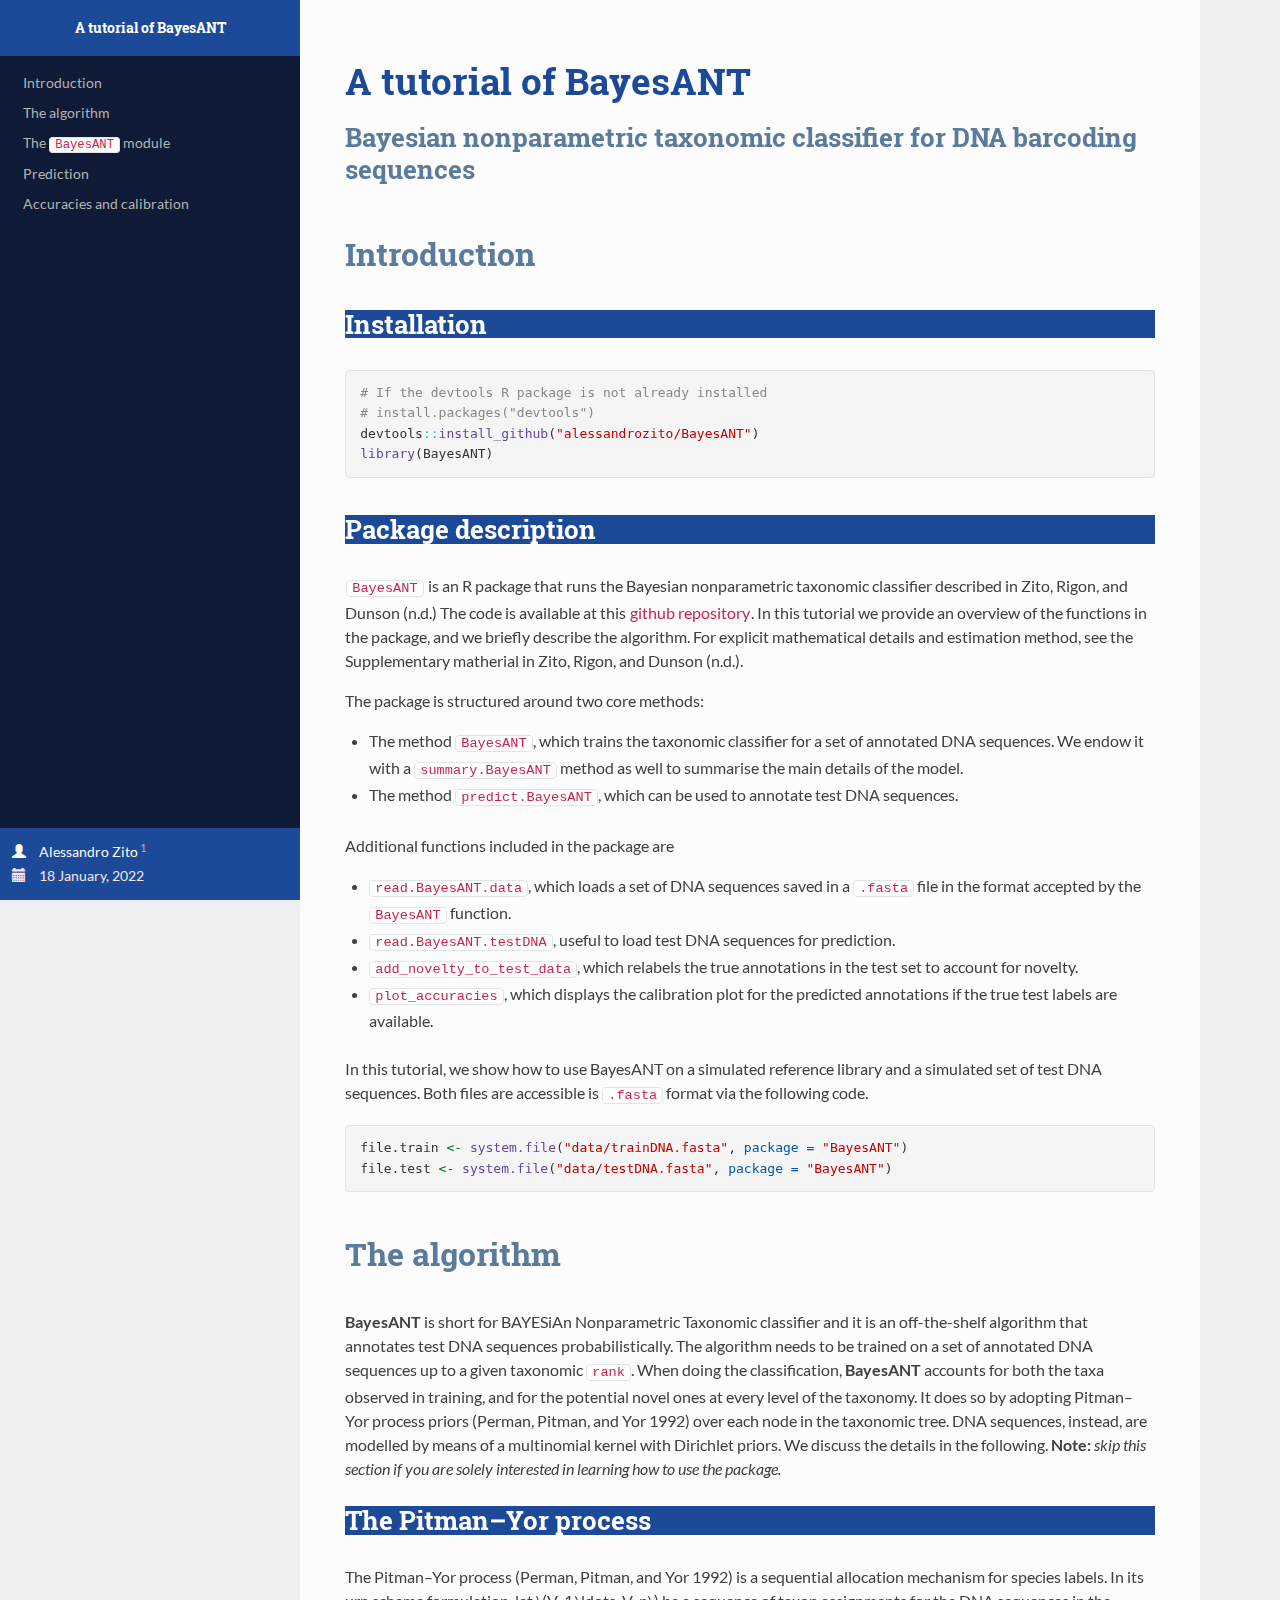
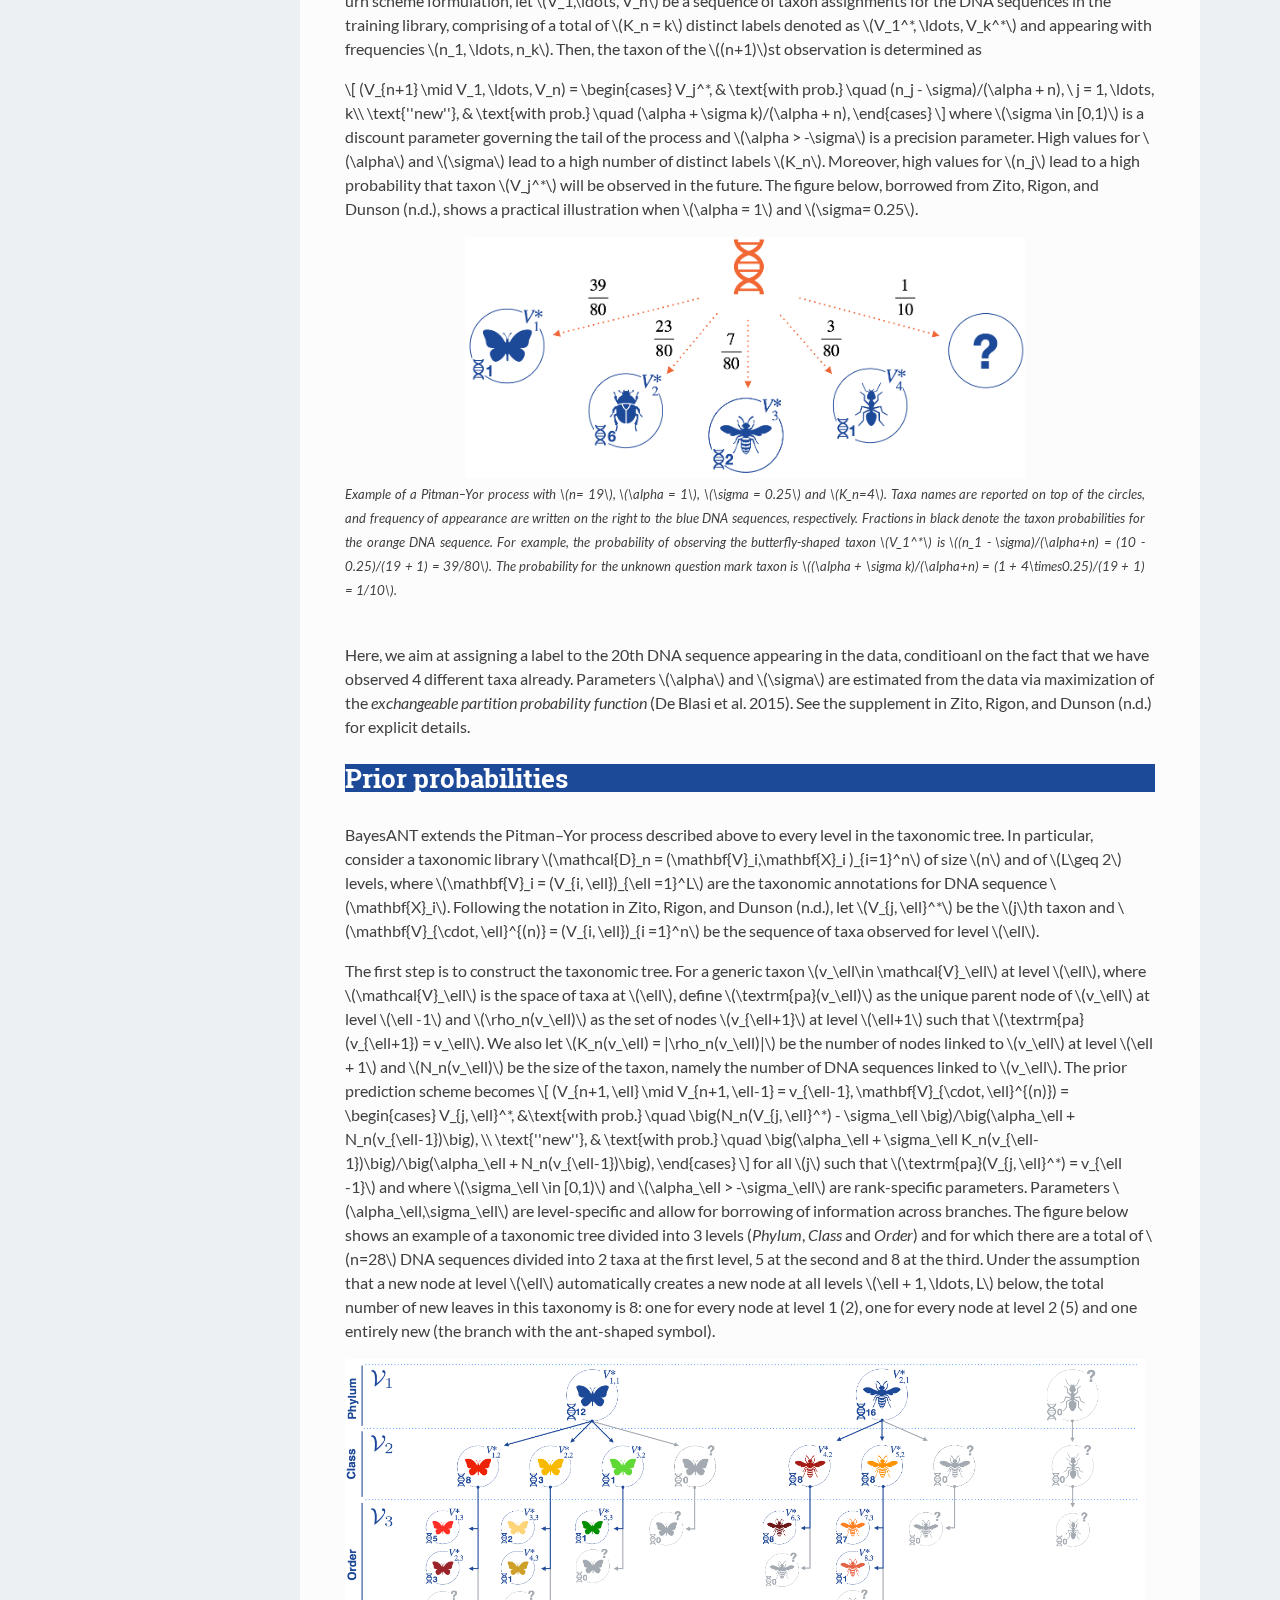
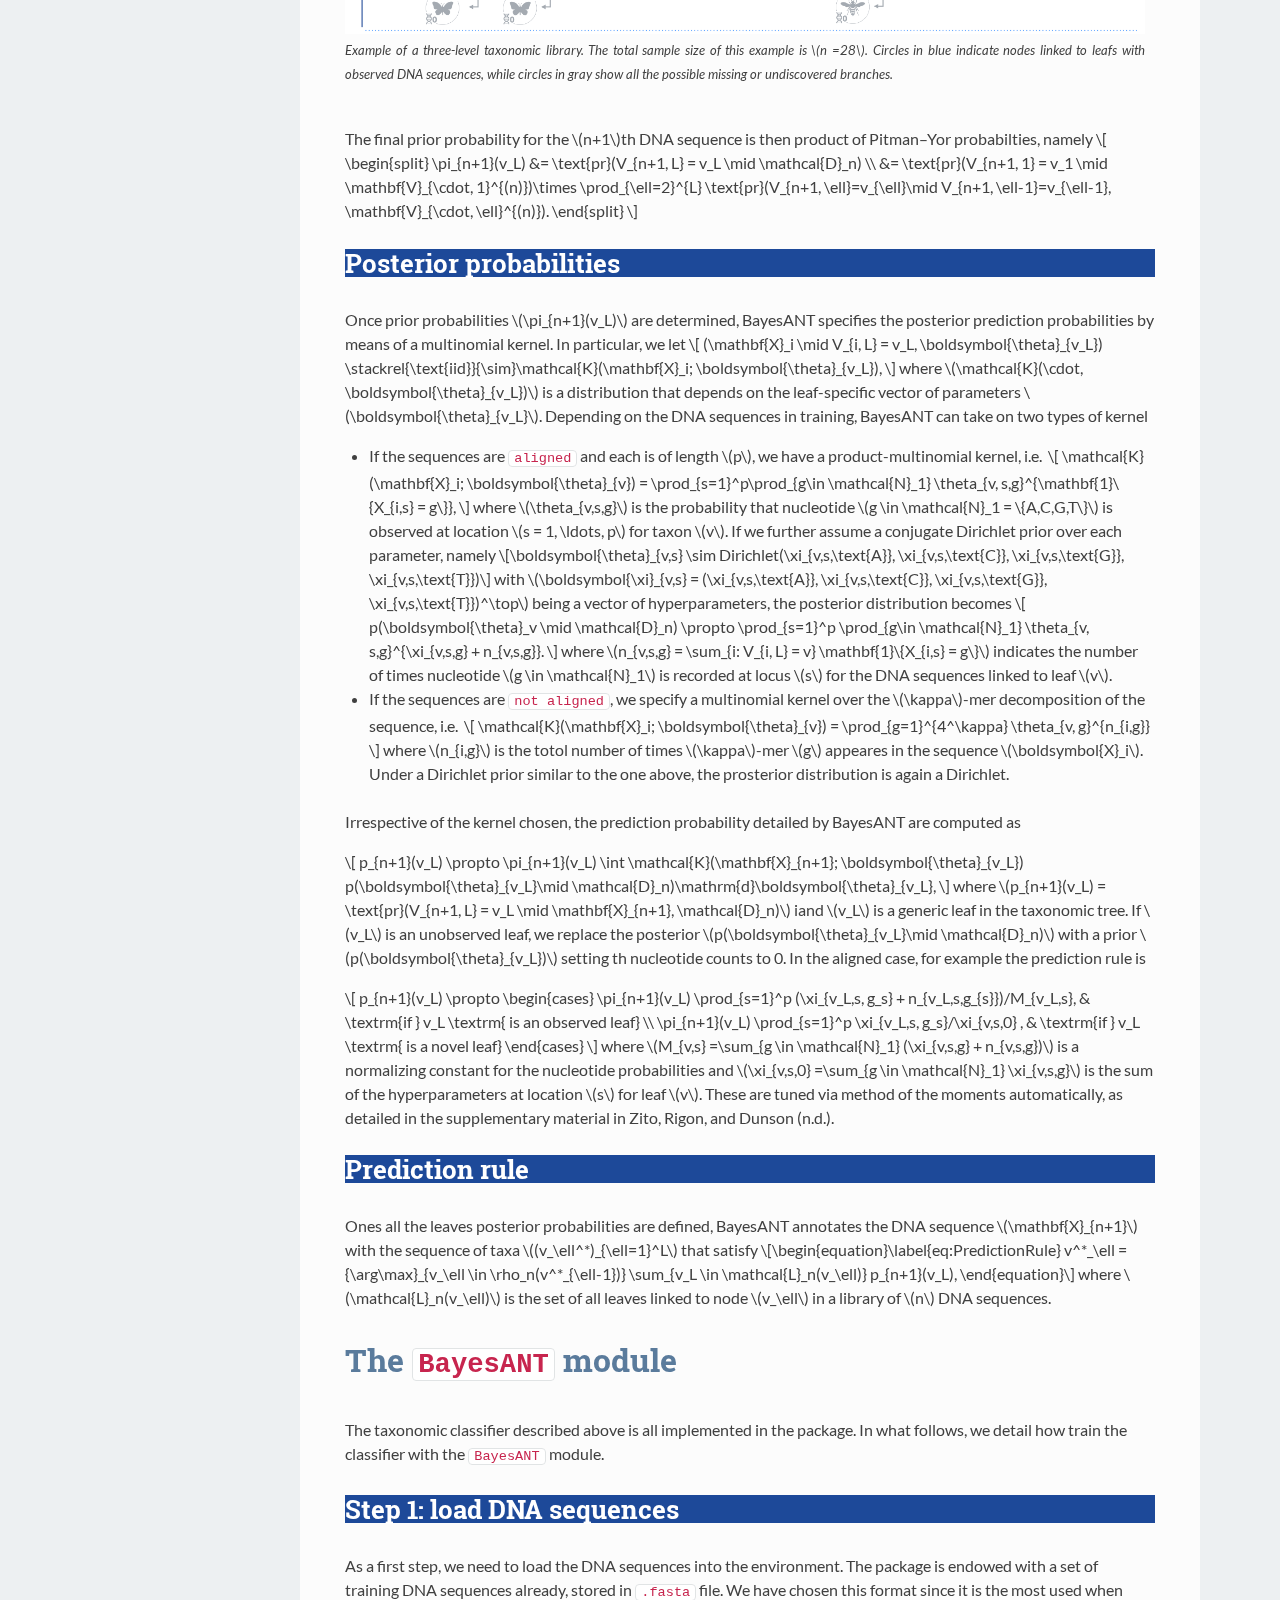
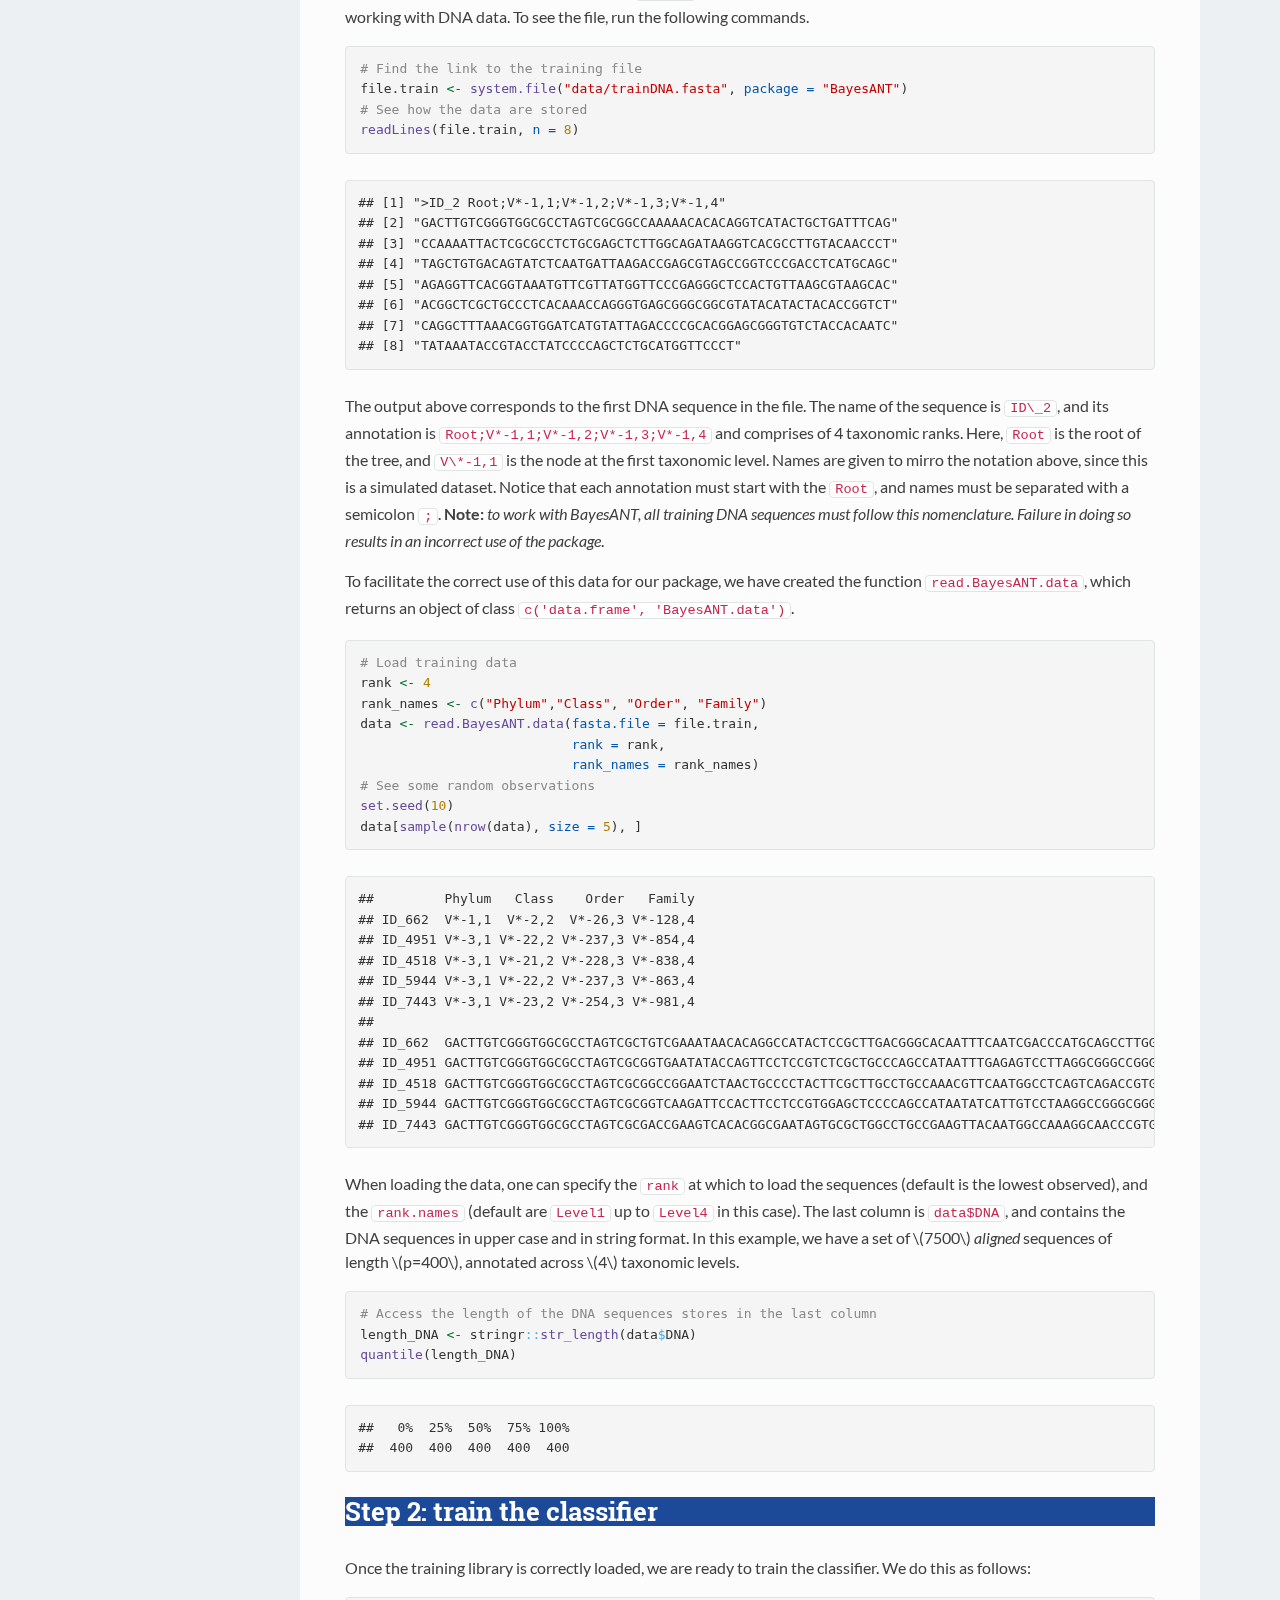
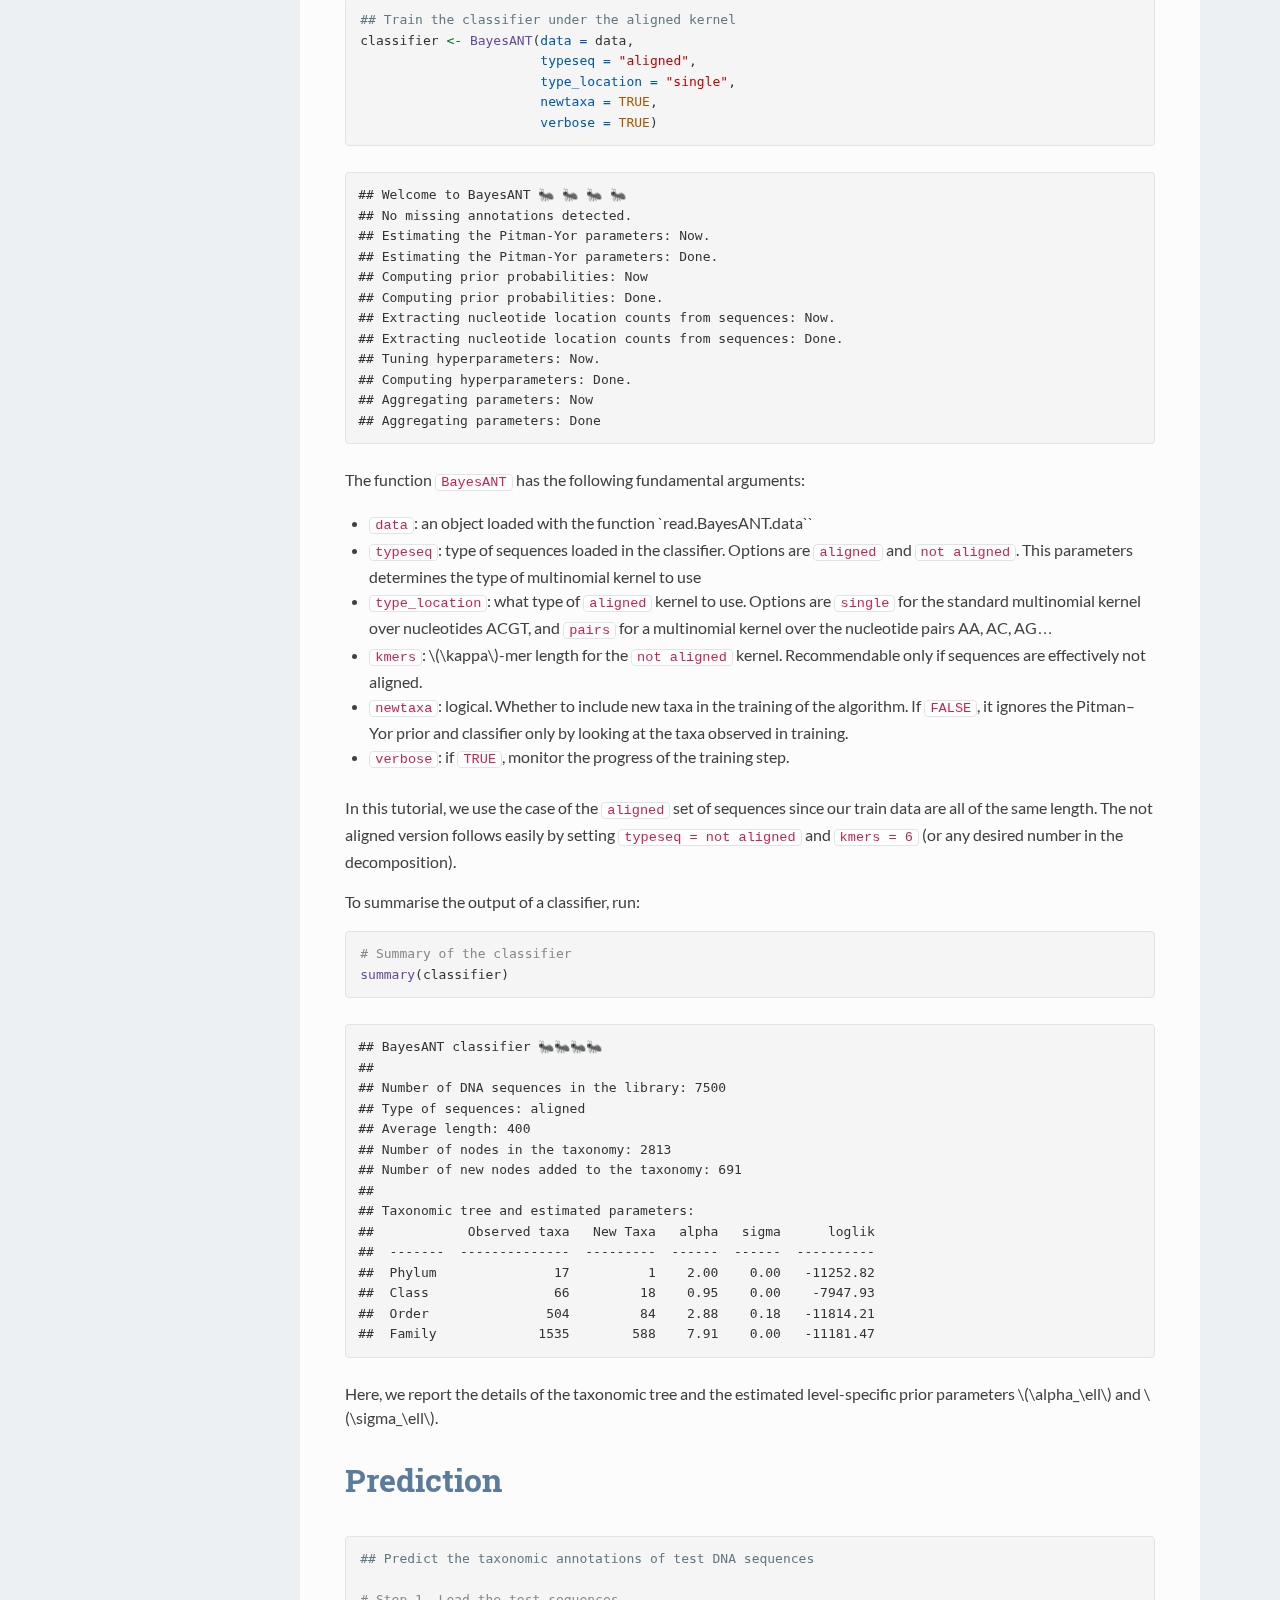
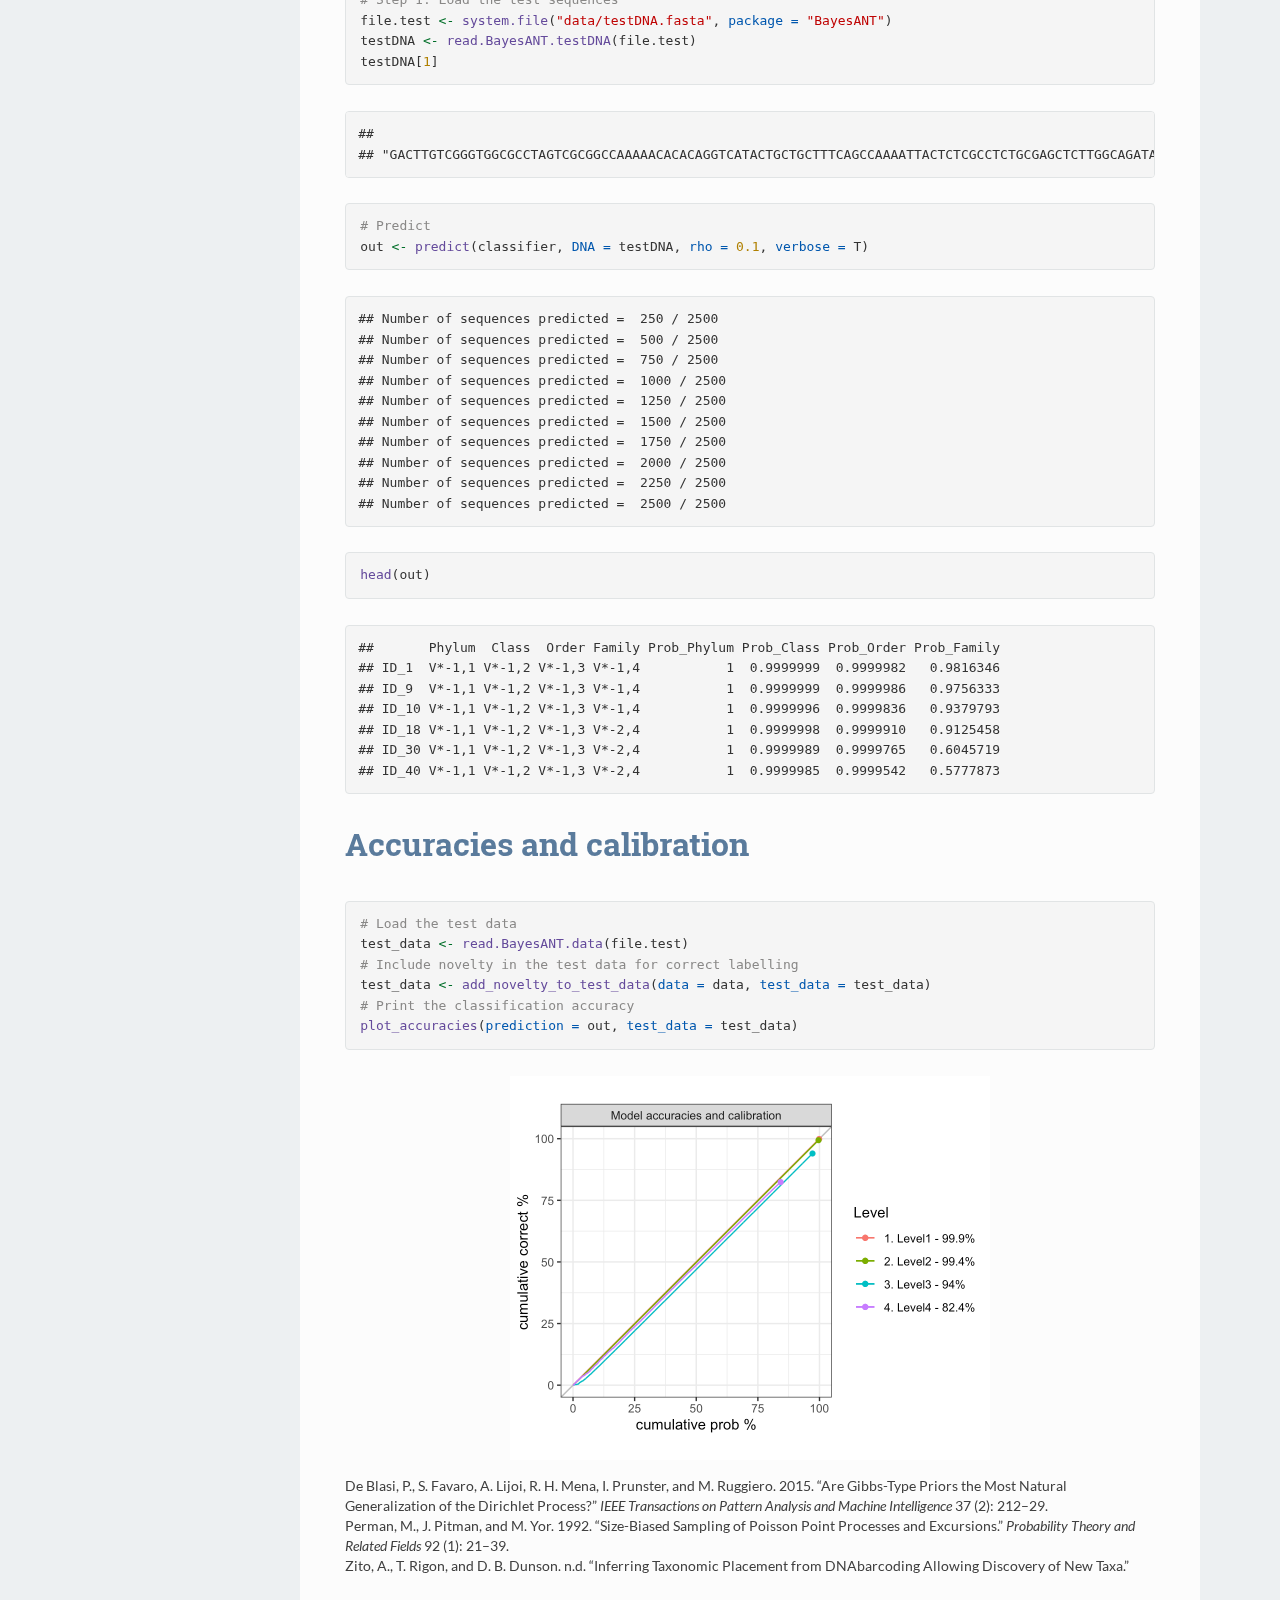
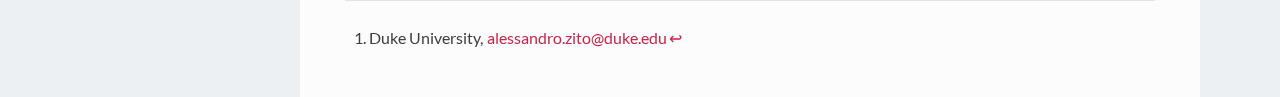
==== docs/vignette.html @ 280115ab "added first draft of the documentation" ====
<!DOCTYPE html>
<html xmlns="http://www.w3.org/1999/xhtml">
  <head>
    <meta charset="utf-8">
    <meta http-equiv="Content-Type" content="text/html; charset=utf-8" />
    <meta name="generator" content="pandoc" />

        <meta name="author" content="Alessandro Zito" />
    
    
    <title>A tutorial of BayesANT</title>

        <script src="[data-uri]"></script>
        <script src="[data-uri]"></script>
        <meta name="viewport" content="width=device-width, initial-scale=1" />
        <link href="data:text/css,html%7Bfont%2Dfamily%3Asans%2Dserif%3B%2Dwebkit%2Dtext%2Dsize%2Dadjust%3A100%25%3B%2Dms%2Dtext%2Dsize%2Dadjust%3A100%25%7Dbody%7Bmargin%3A0%7Darticle%2Caside%2Cdetails%2Cfigcaption%2Cfigure%2Cfooter%2Cheader%2Chgroup%2Cmain%2Cmenu%2Cnav%2Csection%2Csummary%7Bdisplay%3Ablock%7Daudio%2Ccanvas%2Cprogress%2Cvideo%7Bdisplay%3Ainline%2Dblock%3Bvertical%2Dalign%3Abaseline%7Daudio%3Anot%28%5Bcontrols%5D%29%7Bdisplay%3Anone%3Bheight%3A0%7D%5Bhidden%5D%2Ctemplate%7Bdisplay%3Anone%7Da%7Bbackground%2Dcolor%3Atransparent%7Da%3Aactive%2Ca%3Ahover%7Boutline%3A0%7Dabbr%5Btitle%5D%7Bborder%2Dbottom%3A1px%20dotted%7Db%2Cstrong%7Bfont%2Dweight%3A700%7Ddfn%7Bfont%2Dstyle%3Aitalic%7Dh1%7Bmargin%3A%2E67em%200%3Bfont%2Dsize%3A2em%7Dmark%7Bcolor%3A%23000%3Bbackground%3A%23ff0%7Dsmall%7Bfont%2Dsize%3A80%25%7Dsub%2Csup%7Bposition%3Arelative%3Bfont%2Dsize%3A75%25%3Bline%2Dheight%3A0%3Bvertical%2Dalign%3Abaseline%7Dsup%7Btop%3A%2D%2E5em%7Dsub%7Bbottom%3A%2D%2E25em%7Dimg%7Bborder%3A0%7Dsvg%3Anot%28%3Aroot%29%7Boverflow%3Ahidden%7Dfigure%7Bmargin%3A1em%2040px%7Dhr%7Bheight%3A0%3B%2Dwebkit%2Dbox%2Dsizing%3Acontent%2Dbox%3B%2Dmoz%2Dbox%2Dsizing%3Acontent%2Dbox%3Bbox%2Dsizing%3Acontent%2Dbox%7Dpre%7Boverflow%3Aauto%7Dcode%2Ckbd%2Cpre%2Csamp%7Bfont%2Dfamily%3Amonospace%2Cmonospace%3Bfont%2Dsize%3A1em%7Dbutton%2Cinput%2Coptgroup%2Cselect%2Ctextarea%7Bmargin%3A0%3Bfont%3Ainherit%3Bcolor%3Ainherit%7Dbutton%7Boverflow%3Avisible%7Dbutton%2Cselect%7Btext%2Dtransform%3Anone%7Dbutton%2Chtml%20input%5Btype%3Dbutton%5D%2Cinput%5Btype%3Dreset%5D%2Cinput%5Btype%3Dsubmit%5D%7B%2Dwebkit%2Dappearance%3Abutton%3Bcursor%3Apointer%7Dbutton%5Bdisabled%5D%2Chtml%20input%5Bdisabled%5D%7Bcursor%3Adefault%7Dbutton%3A%3A%2Dmoz%2Dfocus%2Dinner%2Cinput%3A%3A%2Dmoz%2Dfocus%2Dinner%7Bpadding%3A0%3Bborder%3A0%7Dinput%7Bline%2Dheight%3Anormal%7Dinput%5Btype%3Dcheckbox%5D%2Cinput%5Btype%3Dradio%5D%7B%2Dwebkit%2Dbox%2Dsizing%3Aborder%2Dbox%3B%2Dmoz%2Dbox%2Dsizing%3Aborder%2Dbox%3Bbox%2Dsizing%3Aborder%2Dbox%3Bpadding%3A0%7Dinput%5Btype%3Dnumber%5D%3A%3A%2Dwebkit%2Dinner%2Dspin%2Dbutton%2Cinput%5Btype%3Dnumber%5D%3A%3A%2Dwebkit%2Douter%2Dspin%2Dbutton%7Bheight%3Aauto%7Dinput%5Btype%3Dsearch%5D%7B%2Dwebkit%2Dbox%2Dsizing%3Acontent%2Dbox%3B%2Dmoz%2Dbox%2Dsizing%3Acontent%2Dbox%3Bbox%2Dsizing%3Acontent%2Dbox%3B%2Dwebkit%2Dappearance%3Atextfield%7Dinput%5Btype%3Dsearch%5D%3A%3A%2Dwebkit%2Dsearch%2Dcancel%2Dbutton%2Cinput%5Btype%3Dsearch%5D%3A%3A%2Dwebkit%2Dsearch%2Ddecoration%7B%2Dwebkit%2Dappearance%3Anone%7Dfieldset%7Bpadding%3A%2E35em%20%2E625em%20%2E75em%3Bmargin%3A0%202px%3Bborder%3A1px%20solid%20silver%7Dlegend%7Bpadding%3A0%3Bborder%3A0%7Dtextarea%7Boverflow%3Aauto%7Doptgroup%7Bfont%2Dweight%3A700%7Dtable%7Bborder%2Dspacing%3A0%3Bborder%2Dcollapse%3Acollapse%7Dtd%2Cth%7Bpadding%3A0%7D%40media%20print%7B%2A%2C%3Aafter%2C%3Abefore%7Bcolor%3A%23000%21important%3Btext%2Dshadow%3Anone%21important%3Bbackground%3A0%200%21important%3B%2Dwebkit%2Dbox%2Dshadow%3Anone%21important%3Bbox%2Dshadow%3Anone%21important%7Da%2Ca%3Avisited%7Btext%2Ddecoration%3Aunderline%7Da%5Bhref%5D%3Aafter%7Bcontent%3A%22%20%28%22%20attr%28href%29%20%22%29%22%7Dabbr%5Btitle%5D%3Aafter%7Bcontent%3A%22%20%28%22%20attr%28title%29%20%22%29%22%7Da%5Bhref%5E%3D%22javascript%3A%22%5D%3Aafter%2Ca%5Bhref%5E%3D%22%23%22%5D%3Aafter%7Bcontent%3A%22%22%7Dblockquote%2Cpre%7Bborder%3A1px%20solid%20%23999%3Bpage%2Dbreak%2Dinside%3Aavoid%7Dthead%7Bdisplay%3Atable%2Dheader%2Dgroup%7Dimg%2Ctr%7Bpage%2Dbreak%2Dinside%3Aavoid%7Dimg%7Bmax%2Dwidth%3A100%25%21important%7Dh2%2Ch3%2Cp%7Borphans%3A3%3Bwidows%3A3%7Dh2%2Ch3%7Bpage%2Dbreak%2Dafter%3Aavoid%7D%2Enavbar%7Bdisplay%3Anone%7D%2Ebtn%3E%2Ecaret%2C%2Edropup%3E%2Ebtn%3E%2Ecaret%7Bborder%2Dtop%2Dcolor%3A%23000%21important%7D%2Elabel%7Bborder%3A1px%20solid%20%23000%7D%2Etable%7Bborder%2Dcollapse%3Acollapse%21important%7D%2Etable%20td%2C%2Etable%20th%7Bbackground%2Dcolor%3A%23fff%21important%7D%2Etable%2Dbordered%20td%2C%2Etable%2Dbordered%20th%7Bborder%3A1px%20solid%20%23ddd%21important%7D%7D%40font%2Dface%7Bfont%2Dfamily%3A%27Glyphicons%20Halflings%27%3Bsrc%3Aurl%28data%3Aapplication%2Fvnd%2Ems%2Dfontobject%3Bbase64%2Cn04AAEFNAAACAAIABAAAAAAABQAAAAAAAAABAJABAAAEAExQAAAAAAAAAAIAAAAAAAAAAAEAAAAAAAAAJxJ%[base64]%2FSEdmjKHUbyow8ATBE40IvWA3vTu8LiABDQ%2BpexwUMcm1SMnNryctQSiI1K5ZnbOlXKmnVV5YvRe6RnNMFNCOs1KNVpn6yZhCJkRtVRNzEufeIq7HgSrcx4S8h%2Fv4vnrrKc6oCNxmSk2uKlZQHBii6iKFoH0746ThvkO1kJHlxjrkxs%2BLWORaDQBEtiYJIR5IB9Bi1UyL4Rmr0BNigNkMzlKQmnofBHviqVzUxwdMb3NdCn69hy%2BpRYVKGVS%2F1tnsqv4LL7wCCPZZAZPT4aCShHjHJVNuXbmMrY5LeQaGnvAkXlVrJgKRAUdFjrWEah9XebPeQMj7KS7DIBAFt8ycgC5PLGUOHSE3ErGZCiViNLL5ZARfywnCoZaKQCu6NuFX42AEeKtKUGnr%2FCm2Cy8tpFhBPMW5Fxi4Qm4TkDWh4IWFDClhU2hRWosUWqcKLlgyXB%2BlSHaWaHiWlBAR8SeSgSPCQxdVQgzUixWKSTrIQEbU94viDctkvX%2BVSjJuUmV8L4CXShI11esnp0pjWNZIyxKHS4wVQ2ime1P4RnhvGw0aDN1OLAXGERsB7buFpFGGBAre4QEQR0HOIO5oYH305G%2BKspT%2FFupEGGafCCwxSe6ZUa%2B073rXHnNdVXE6eWvibUS27XtRzkH838mYLMBmYysZTM0EM3A1fbpCBYFccN1B%2FEnCYu%2FTgCGmr7bMh8GfYL%2BBfcLvB0gRagC09w9elfldaIy%2FhNCBLRgBgtCC7jAF63wLSMAfbfAlEggYU0bUA7ACCJmTDpEmJtI78w4%2FBO7dN7JR7J7ZvbYaUbaILSQsRBiF3HGk5fEg6p9unwLvn98r%2BvnsV%2B372uf1xBLq4qU%2F45fTuqaAP%2BpssmCCCTF0mhEow8ZXZOS8D7Q85JsxZ%2BAzok7B7O%2Ff6J8AzYBySZQB%2FQHYUSA%2BEeQhEWiS6AIQzgcsDiER4MjgMBAWDV4AgQ3g1eBgIdweCQmCjJEMkJ%2BPKRWyFHHmg1Wi%2F6xzUgA0LREoKJChwnQa9B%2B5RQZRB3IlBlkAnxyQNaANwHMowzlYSMCBgnbpzvqpl0iTJNCQidDI9ZrSYNIRBhHtUa5YHMHxyGEik9hDE0AKj72AbTCaxtHPUaKZdAZSnQTyjGqGLsmBStCejApUhg4uBMU6mATujEl%2BKdDPbI6Ag4vLr%2BhjY6lbjBeoLKnZl0UZgRX8gTySOeynZVz1wOq7e1hFGYIq%2BMhrGxDLak0PrwYzSXtcuyhXEhwOYofiW%2BEcI%2Fjw8P6IY6ed%2BetAbuqKp5QIapT77LnAe505lMuqL79a0ut4rWexzFttsOsLDy7zvtQzcq3U1qabe7tB0wHWVXji%2BzDbo8x8HyIRUbXnwUcklFv51fvTymiV%2BMXLSmGH9d9%2BaXpD5X6lao41anWGig7IwIdnoBY2ht%2FpO9mClLo4NdXHAsefqWUKlXJkbqPOFhMoR4aiA1BXqhRNbB2Xwi%2B7u%2FjpAoOpKJ0UX24EsrzMfHXViakCNcKjBxuQX8BO0ZqjJ3xXzf%2B61t2VXOSgJ8xu65QKgtN6FibPmPYsXbJRHHqbgATcSZxBqGiDiU4NNNsYBsKD0MIP%2FOfKnlk%2FLkaid%[base64]%2FgFtuW0wR4cgd%2BZKesSV7QkNE2kw6AV4hoIuC02LGmTomyf8PiO6CZzOTLTPQ%2BHW06H%2Btx%2BbQ8LmDYg1pTFrp2oJXgkZTyeRJZM0C8aE2LpFrNVDuhARsN543%2FFV6klQ6Tv1OoZGXLv0igKrl%2FCmJxRmX7JJbJ998VSIPQRyDBICzl4JJlYHbdql30NvYcOuZ7a10uWRrgoieOdgIm4rlq6vNOQBuqESLbXG5lzdJGHw2m0sDYmODXbYGTfSTGRKpssTO95fothJCjUGQgEL4yKoGAF%2F0SrpUDNn8CBgBcSDQByAeNkCXp4S4Ro2Xh4OeaGRgR66PVOsU8bc6TR5%[base64]%2F1SgRCJ1dk4UdBT7OoyuNgLs0oCd8RnrEIb6QdMxT2QjD4zMrJkfgx5aDMcA4orsTtKCqWb%2FVeyceqa5OGSmB28YwH4rFbkQaLoUN8OQQYnD3w2eXpI4ScQfbCUZiJ4yMOIKLyyTc7BQ4uXUw6Ee6%2FxM%2B4Y67ngNBknxIPwuppgIhFcwJyr6EIj%2BLzNj%2FmfR2vhhRlx0BILZoAYruF0caWQ7YxO66UmeguDREAFHYuC7HJviRgVO6ruJH59h%2FC%2FPkgSle8xNzZJULLWq9JMDTE2fjGE146a1Us6PZDGYle6ldWRqn%2FpdpgHKNGrGIdkRK%2BKPETT9nKT6kLyDI8xd9A1FgWmXWRAIHwZ37WyZHOVyCadJEmMVz0MadMjDrPho%2BEIochkVC2xgGiwwsQ6DMv2P7UXqT4x7CdcYGId2BJQQa85EQKmCmwcRejQ9Bm4oATENFPkxPXILHpMPUyWTI5rjNOsIlmEeMbcOCEqInpXACYQ9DDxmFo9vcmsDblcMtg4tqBerNngkIKaFJmrQAPnq1dEzsMXcwjcHdfdCibcAxxA%2Bq%2Fj9m3LM%2FO7WJka4tSidVCjsvo2lQ%2F2ewyoYyXwAYyr2PlRoR5MpgVmSUIrM3PQxXPbgjBOaDQFIyFMJvx3Pc5RSYj12ySVF9fwFPQu2e2KWVoL9q3Ayv3IzpGHUdvdPdrNUdicjsTQ2ISy7QU3DrEytIjvbzJnAkmANXjAFERA0MUoPF3%2F5KFmW14bBNOhwircYgMqoDpUMcDtCmBE82QM2YtdjVLB4kBuKho%2FbcwQdeboqfQartuU3CsCf%2BcXkgYAqp%2F0Ee3RorAZt0AvvOCSI4JICIlGlsV0bsSid%2FNIEALAAzb6HAgyWHBps6xAOwkJIGcB82CxRQq4sJf3FzA70A%2BTRqcqjEMETCoez3mkPcpnoALs0ugJY8kQwrC%[base64]%2FWDHA60cYFaI%2FPjpzquUqdaYGcIq%2BmLez3WLFFCtNBN2QJcrlcoELgiPku5R5dSlJFaCEqEZle1AQzAKC%2B1SotMcBNyQUFuRHRF6OlimSBgjZeTBCwLyc6A%2BP%2FoFRchXTz5ADknYJHxzrJ5pGuIKRQISU6WyKTBBjD8WozmVYWIsto1AS5rxzKlvJu4E%2FvwOiKxRtCWsDM%2BeTHUrmwrCK5BIfMzGkD%2B0Fk5LzBs0jMYXktNDblB06LMNJ09U8pzSLmo14MS0OMjcdrZ31pyQqxJJpRImlSvfYAK8inkYU52QY2FPEVsjoWewpwhRp5yAuNpkqhdb7ku9Seefl2D0B8SMTFD90xi4CSOwwZy9IKkpMtI3FmFUg3%2FkFutpQGNc3pCR7gvC4sgwbupDu3DyEN%2BW6YGLNM21jpB49irxy9BSlHrVDlnihGKHwPrbVFtc%2Bh1rVQKZduxIyojccZIIcOCmhEnC7UkY68WXKQgLi2JCDQkQWJRQuk60hZp0D3rtCTINSeY9Ej2kIKYfGxwOs4j9qMM7fYZiipzgcf7TamnehqdhsiMiCawXnz4xAbyCkLAx5EGbo3Ax1u3dUIKnTxIaxwQTHehPl3V491H0%2BbC5zgpGz7Io%2BmjdhKlPJ01EeMpM7UsRJMi1nGjmJg35i6bQBAAxjO%2FENJubU2mg3ONySEoWklCwdABETcs7ck3jgiuU9pcKKpbgn%2B3YlzV1FzIkB6pmEDOSSyDfPPlQskznctFji0kpgZjW5RZe6x9kYT4KJcXg0bNiCyif%2BpZACCyRMmYsfiKmN9tSO65F0R2OO6ytlEhY5Sj6uRKfFxw0ijJaAx%2Fk3QgnAFSq27%2F2i4GEBA%2BUvTJKK%2F9eISNvG46Em5RZfjTYLdeD8kdXHyrwId%2FDQZUaMCY4gGbke2C8vfjgV%2FY9kkRQOJIn%2FxM9INZSpiBnqX0Q9GlQPpPKAyO5y%2BW5NMPSRdBCUlmuxl40ZfMCnf2Cp044uI9WLFtCi4YVxKjuRCOBWIb4XbIsGdbo4qtMQnNOQz4XDSui7W%2FN6l54qOynCqD3DpWQ%2BmpD7C40D8BZEWGJX3tlAaZBMj1yjvDYKwCJBa201u6nBKE5UE%2B7QSEhCwrXfbRZylAaAkplhBWX50dumrElePyNMRYUrC99UmcSSNgImhFhDI4BXjMtiqkgizUGCrZ8iwFxU6fQ8GEHCFdLewwxYWxgScAYMdMLmcZR6b7rZl95eQVDGVoUKcRMM1ixXQtXNkBETZkVVPg8LoSrdetHzkuM7DjZRHP02tCxA1fmkXKF3VzfN1pc1cv%2F8lbTIkkYpqKM9VOhp65ktYk%2BQ46myFWBapDfyWUCnsnI00QTBQmuFjMZTcd0V2NQ768Fhpby04k2IzNR1wKabuGJqYWwSly6ocMFGTeeI%2BejsWDYgEvr66QgqdcIbFYDNgsm0x9UHY6SCd5%2B7tpsLpKdvhahIDyYmEJQCqMqtCF6UlrE5GXRmbu%[base64]%2FiOmsLtHSWNUWEGk9hScMPShasUA1AcHOtRZlqMeQ0OzYS9vQvYUjOLrzP07BUAFikcJNMi7gIxEw4pL1G54TcmmmoAQ5s7TGWErJZ2Io4yQ0ljRYhL8H5e62oDtLF8aDpnIvZ5R3GWJyAugdiiJW9hQAVTsnCBHhwu7rkBlBX6r3b7ejEY0k5GGeyKv66v%2B6dg7mcJTrWHbtMywbedYqCQ0FPwoytmSWsL8WTtChZCKKzEF7vP6De4x2BJkkniMgSdWhbeBSLtJZR9CTHetK1xb34AYIJ37OegYIoPVbXgJ%2FqDQK%2BbfCtxQRVKQu77WzOoM6SGL7MaZwCGJVk46aImai9fmam%2BWpHG%2B0BtQPWUgZ7RIAlPq6lkECUhZQ2gqWkMYKcYMYaIc4gYCDFHYa2d1nzp3%2BJ1eCBay8IYZ0wQRKGAqvCuZ%2FUgbQPyllosq%2BXtfKIZOzmeJqRazpmmoP%2F76YfkjzV2NlXTDSBYB04SVlNQsFTbGPk1t%2FI4Jktu0XSgifO2ozFOiwd%2F0SssJDn0dn4xqk4GDTTKX73%2FwQyBLdqgJ%2BWx6AQaba3BA9CKEzjtQYIfAsiYamapq80LAamYjinlKXUkxdpIDk0puXUEYzSalfRibAeDAKpNiqQ0FTwoxuGYzRnisyTotdVTclis1LHRQCy%2FqqL8oUaQzWRxilq5Mi0IJGtMY02cGLD69vGjkj3p6pGePKI8bkBv5evq8SjjyU04vJR2cQXQwSJyoinDsUJHCQ50jrFTT7yRdbdYQMB3MYCb6uBzJ9ewhXYPAIZSXfeEQBZZ3GPN3Nbhh%2FwkvAJLXnQMdi5NYYZ5GHE400GS5rXkOZSQsdZgIbzRnF9ueLnsfQ47wHAsirITnTlkCcuWWIUhJSbpM3wWhXNHvt2xUsKKMpdBSbJnBMcihkoDqAd1Zml%2FR4yrzow1Q2A5G%2Bkzo%2FRhRxQS2lCSDRV8LlYLBOOoo1bF4jwJAwKMK1tWLHlu9i0j4Ig8qVm6wE1DxXwAwQwsaBWUg2pOOol2dHxyt6npwJEdLDDVYyRc2D0HbcbLUJQj8gPevQBUBOUHXPrsAPBERICpnYESeu2OHotpXQxRGlCCtLdIsu23MhZVEoJg8Qumj%2FUMMc34IBqTKLDTp76WzL%2FdMjCxK7MjhiGjeYAC%2Fkj%2FjY%2FRde7hpSM1xChrog6yZ7OWTuD56xBJnGFE%2BpT2ElSyCnJcwVzCjkqeNLfMEJqKW0G7OFIp0G%2B9mh50I9o8k1tpCY0xYqFNIALgIfc2me4n1bmJnRZ89oepgLPT0NTMLNZsvSCZAc3TXaNB07vail36%2FdBySis4m9%2FDR8izaLJW6bWCkVgm5T%2Bius3ZXq4xI%2BGnbveLbdRwF2mNtsrE0JjYc1AXknCOrLSu7Te%2Fr4dPYMCl5qtiHNTn%2BTPbh1jCBHH%2BdMJNhwNgs3nT%2BOhQoQ0vYif56BMG6WowAcHR3DjQolxLzyVekHj00PBAaW7IIAF1EF%2BuRIWyXjQMAs2chdpaKPNaB%2BkSezYt0%2BCA04sOg5vx8Fr7Ofa9sUv87h7SLAUFSzbetCCZ9pmyLt6l6%2FTzoA1%2FZBG9bIUVHLAbi%2FkdBFgYGyGwRQGBpkqCEg2ah9UD6EedEcEL3j4y0BQQCiExEnocA3SZboh%2Bepgd3YsOkHskZwPuQ5OoyA0fTA5AXrHcUOQF%2BzkJHIA7PwCDk1gGVmGUZSSoPhNf%2BTklauz98QofOlCIQ%2FtCD4dosHYPqtPCXB3agggQQIqQJsSkB%2Bqn0rkQ1toJjON%2FOtCIB9RYv3PqRA4C4U68ZMlZn6BdgEvi2ziU%2BTQ6NIw3ej%2BAtDwMGEZk7e2IjxUWKdAxyaw9OCwSmeADTPPleyk6UhGDNXQb%2B%2BW6Uk4q6F7%2Frg6WVTo82IoCxSIsFDrav4EPHphD3u4hR53WKVvYZUwNCCeM4PMBWzK%2BEfIthZOkuAwPo5C5jgoZgn6dUdvx5rIDmd58cXXdKNfw3l%2BwM2UjgrDJeQHhbD7HW2QDoZMCujgIUkk5Fg8VCsdyjOtnGRx8wgKRPZN5dR0zPUyfGZFVihbFRniXZFOZGKPnEQzU3AnD1KfR6weHW2XS6KbPJxUkOTZsAB9vTVp3Le1F8q5l%2BDMcLiIq78jxAImD2pGFw0VHfRatScGlK6SMu8leTmhUSMy8Uhdd6xBiH3Gdman4tjQGLboJfqz6fL2WKHTmrfsKZRYX6BTDjDldKMosaSTLdQS7oDisJNqAUhw1PfTlnacCO8vl8706Km1FROgLDmudzxg%2BEWTiArtHgLsRrAXYWdB0NmToNCJdKm0KWycZQqb%2BMw76Qy29iQ5up%2FX7oyw8QZ75kP5F6iJAJz6KCmqxz8fEa%2FxnsMYcIO%2FvEkGRuMckhr4rIeLrKaXnmIzlNLxbFspOphkcnJdnz%2FChp%2FVlpj2P7jJQmQRwGnltkTV5dbF9fE3%2FfxoSqTROgq9wFUlbuYzYcasE0ouzBo%2BdDCDzxKAfhbAZYxQiHrLzV2iVexnDX%2FQnT1fsT%2Fxuhu1ui5qIytgbGmRoQkeQooO8eJNNZsf0iALur8QxZFH0nCMnjerYQqG1pIfjyVZWxhVRznmmfLG00BcBWJE6hzQWRyFknuJnXuk8A5FRDCulwrWASSNoBtR%2BCtGdkPwYN2o7DOw%2FVGlCZPusRBFXODQdUM5zeHDIVuAJBLqbO%2Ff9Qua%2BpDqEPk230Sob9lEZ8BHiCorjVghuI0lI4JDgHGRDD%2FprQ84B1pVGkIpVUAHCG%2Biz3Bn3qm2AVrYcYWhock4jso5%2BJ7HfHVj4WMIQdGctq3psBCVVzupQOEioBGA2Bk%2BUILT7%2BVoX5mdxxA5fS42gISQVi%2FHTzrgMxu0fY6hE1ocUwwbsbWcezrY2n6S8%2F6cxXkOH4prpmPuFoikTzY7T85C4T2XYlbxLglSv2uLCgFv8Quk%2FwdesUdWPeHYIH0R729JIisN9Apdd4eB10aqwXrPt%2BSu9mA8k8n1sjMwnfsfF2j3jMUzXepSHmZ%2FBfqXvzgUNQQWOXO8YEuFBh4QTYCkOAPxywpYu1VxiDyJmKVcmJPGWk%2Fgc3Pov02StyYDahwmzw3E1gYC9wkupyWfDqDSUMpCTH5e5N8B%2F%2FlHiMuIkTNw4USHrJU67bjXGqNav6PBuQSoqTxc8avHoGmvqNtXzIaoyMIQIiiUHIM64cXieouplhNYln7qgc4wBVAYR104kO%2BCvKqsg4yIUlFNThVUAKZxZt1XA34h3TCUUiXVkZ0w8Hh2R0Z5L0b4LZvPd%2Fp1gi%2F07h8qfwHrByuSxglc9cI4QIg2oqvC%2Fqm0i7tjPLTgDhoWTAKDO2ONW5oe%2B%2FeKB9vZB8K6C25yCZ9RFVMnb6NRdRjyVK57CHHSkJBfnM2%2Fj4ODUwRkqrtBBCrDsDpt8jhZdXoy%2F1BCqw3sSGhgGGy0a5Jw6BP%2FTExoCmNFYjZl248A0osgPyGEmRA%2BfAsqPVaNAfytu0vuQJ7rk3J4kTDTR2AlCHJ5cls26opZM4w3jMULh2YXKpcqGBtuleAlOZnaZGbD6DHzMd6i2oFeJ8z9XYmalg1Szd%2FocZDc1C7Y6vcALJz2lYnTXiWEr2wawtoR4g3jvWUU2Ngjd1cewtFzEvM1NiHZPeLlIXFbBPawxNgMwwAlyNSuGF3zizVeOoC9bag1qRAQKQE%2FEZBWC2J8mnXAN2aTBboZ7HewnObE8CwROudZHmUM5oZ%2FUgd%2FJZQK8lvAm43uDRAbyW8gZ%2BZGq0EVerVGUKUSm%2FIdn8AQHdR4m7bue88WBwft9mSCeMOt1ncBwziOmJYI2ZR7ewNMPiCugmSsE4EyQ%2BQATJG6qORMGd4snEzc6B4shPIo4G1T7PgSm8PY5eUkPdF8JZ0VBtadbHXoJgnEhZQaODPj2gpODKJY5Yp4DOsLBFxWbvXN755KWylJm%2BoOd4zEL9Hpubuy2gyyfxh8oEfFutnYWdfB8PdESLWYvSqbElP9qo3u6KTmkhoacDauMNNjj0oy40DFV7Ql0aZj77xfGl7TJNHnIwgqOkenruYYNo6h724%2BzUQ7%2BvkCpZB%2BpGA562hYQiDxHVWOq0oDQl%2FQsoiY%2BcuI7iWq%2FZIBtHcXJ7kks%2Bh2fCNUPA82BzjnqktNts%2BRLdk1VSu%2BtqEn7QZCCsvEqk6FkfiOYkrsw092J8jsfIuEKypNjLxrKA9kiA19mxBD2suxQKCzwXGws7kEJvlhUiV9tArLIdZW0IORcxEzdzKmjtFhsjKy%2F44XYXdI5noQoRcvjZ1RMPACRqYg2V1%2BOwOepcOknRLLFdYgTkT5UApt%2FJhLM3jeFYprZV%2BZow2g8fP%2BU68hkKFWJj2yBbKqsrp25xkZX1DAjUw52IMYWaOhab8Kp05VrdNftqwRrymWF4OQSjbdfzmRZirK8FMJELEgER2PHjEAN9pGfLhCUiTJFbd5LBkOBMaxLr%2FA1SY9dXFz4RjzoU9ExfJCmx%2FI9FKEGT3n2cmzl2X42L3Jh%2BAbQq6sA%2BSs1kitoa4TAYgKHaoybHUDJ51oETdeI%2F9ThSmjWGkyLi5QAGWhL0BG1UsTyRGRJOldKBrYJeB8ljLJHfATWTEQBXBDnQexOHTB%2BUn44zExFE4vLytcu5NwpWrUxO%2F0ZICUGM7hGABXym0V6ZvDST0E370St9MIWQOTWngeoQHUTdCJUP04spMBMS8LSker9cReVQkULFDIZDFPrhTzBl6sed9wcZQTbL%2BBDqMyaN3RJPh%2Fanbx%2BIv%2BqgQdAa3M9Z5JmvYlh4qop%2BHo1F1W5gbOE9YKLgAnWytXElU4G8GtW47lhgFE6gaSs%2Bgs37sFvi0PPVvA5dnCBgILTwoKd%2F%2BDoL9F6inlM7H4rOTzD79KJgKlZO%2FZgt22UsKhrAaXU5ZcLrAglTVKJEmNJvORGN1vqrcfSMizfpsgbIe9zno%2BgBoKVXgIL%2FVI8dB1O5o%2FR3Suez%2FgD7M781ShjKpIIORM%2FnxG%2BjjhhgPwsn2IoXsPGPqYHXA63zJ07M2GPEykQwJBYLK808qYxuIew4frk52nhCsnCYmXiR6CuapvE1IwRB4%2FQftDbEn%2BAucIr1oxrLabRj9q4ae0%2BfXkHnteAJwXRbVkR0mctVSwEbqhJiMSZUp9DNbEDMmjX22m3ABpkrPQQTP3S1sib5pD2VRKRd%2BeNAjLYyT0hGrdjWJZy24OYXRoWQAIhGBZRxuBFMjjZQhpgrWo8SiFYbojcHO8V5DyscJpLTHyx9Fimassyo5U6WNtquUMYgccaHY5amgR3PQzq3ToNM5ABnoB9kuxsebqmYZm0R9qxJbFXCQ1UPyFIbxoUraTJFDpCk0Wk9GaYJKz%2F6oHwEP0Q14lMtlddQsOAU9zlYdMVHiT7RQP3XCmWYDcHCGbVRHGnHuwzScA0BaSBOGkz3lM8CArjrBsyEoV6Ys4qgDK3ykQQPZ3hCRGNXQTNNXbEb6tDiTDLKOyMzRhCFT%2BmAUmiYbV3YQVqFVp9dorv%2BTsLeCykS2b5yyu8AV7IS9cxcL8z4Kfwp%2BxJyYLv1OsxQCZwTB4a8BZ%2F5EdxTBJthApqyfd9u3ifr%2FWILTqq5VqgwMT9SOxbSGWLQJUUWCVi4k9tho9nEsbUh7U6NUsLmkYFXOhZ0kmamaJLRNJzSj%2Fqn4Mso6zb6iLLBXoaZ6AqeWCjHQm2lztnejYYM2eubnpBdKVLORZhudH3JF1waBJKA9%2BW8EhMj3Kzf0L4vi4k6RoHh3Z5YgmSZmk6ns4fjScjAoL8GoOECgqgYEBYUGFVO4FUv4%2FYtowhEmTs0vrvlD%2FCrisnoBNDAcUi%2FteY7OctFlmARQzjOItrrlKuPO6E2Ox93L4O%2F4DcgV%2FdZ7qR3VBwVQxP1GCieA4RIpweYJ5FoYrHxqRBdJjnqbsikA2Ictbb8vE1GYIo9dacK0REgDX4smy6GAkxlH1yCGGsk%2BtgiDhNKuKu3yNrMdxafmKTF632F8Vx4BNK57GvlFisrkjN9WDAtjsWA0ENT2e2nETUb%2Fn7qwhvGnrHuf5bX6Vh%2Fn3xffU3PeHdR%2BFA92i6ufT3AlyAREoNDh6chiMWTvjKjHDeRhOa9YkOQRq1vQXEMppAQVwHCuIcV2g5rBn6GmZZpTR7vnSD6ZmhdSl176gqKTXu5E%2BYbfL0adwNtHP7dT7t7b46DVZIkzaRJOM%2BS6KcrzYVg%2BT3wSRFRQashjfU18NutrKa%2F7PXbtuJvpIjbgPeqd%2BpjmRw6YKpnANFSQcpzTZgpSNJ6J7uiagAbir%2F8tNXJ%2FOsOnRh6iuIexxrmkIneAgz8QoLmiaJ8sLQrELVK2yn3wOHp57BAZJhDZjTBzyoRAuuZ4eoxHruY1pSb7qq79cIeAdOwin4GdgMeIMHeG%2BFZWYaiUQQyC5b50zKjYw97dFjAeY2I4Bnl105Iku1y0lMA1ZHolLx19uZnRdILcXKlZGQx%2FGdEqSsMRU1BIrFqRcV1qQOOHyxOLXEGcbRtAEsuAC2V4K3p5mFJ22IDWaEkk9ttf5Izb2LkD1MnrSwztXmmD%2FQi%2FEmVEFBfiKGmftsPwVaIoZanlKndMZsIBOskFYpDOq3QUs9aSbAAtL5Dbokus2G4%2FasthNMK5UQKCOhU97oaOYNGsTah%2BjfCKsZnTRn5TbhFX8ghg8CBYt%2FBjeYYYUrtUZ5jVij%2Fop7V5SsbA4mYTOwZ46hqdpbB6Qvq3AS2HHNkC15pTDIcDNGsMPXaBidXYPHc6PJAkRh29Vx8KcgX46LoUQBhRM%2B3SW6Opll%2FwgxxsPgKJKzr5QCmwkUxNbeg6Wj34SUnEzOemSuvS2OetRCO8Tyy%2BQbSKVJcqkia%2BGvDefFwMOmgnD7h81TUtMn%2BmRpyJJ349HhAnoWFTejhpYTL9G8N2nVg1qkXBeoS9Nw2fB27t7trm7d%2FQK7Cr4uoCeOQ7%2F8JfKT77KiDzLImESHw%2F0wf73QeHu74hxv7uihi4fTX%2BXEwAyQG3264dwv17aJ5N335Vt9sdrAXhPOAv8JFvzqyYXwfx8WYJaef1gMl98JRFyl5Mv5Uo%2FoVH5ww5OzLFsiTPDns7fS6EURSSWd%2F92BxMYQ8sBaH%2Bj%2BwthQPdVgDGpTfi%2BJQIWMD8xKqULliRH01rTeyF8x8q%2FGBEEEBrAJMPf25UQwi0b8tmqRXY7kIvNkzrkvRWLnxoGYEJsz8u4oOyMp8cHyaybb1HdMCaLApUE%2B%2F7xLIZGP6H9xuSEXp1zLIdjk5nBaMuV%2FyTDRRP8Y2ww5RO6d2D94o%2B6ucWIqUAvgHIHXhZsmDhjVLczmZ3ca0Cb3PpKwt2UtHVQ0BgFJsqqTsnzZPlKahRUkEu4qmkJt%2Bkqdae76ViWe3STan69yaF9%2BfESD2lcQshLHWVu4ovItXxO69bqC5p1nZLvI8NdQB9s9UNaJGlQ5mG947ipdDA0eTIw%2FA1zEdjWquIsQXXGIVEH0thC5M%2BW9pZe7IhAVnPJkYCCXN5a32HjN6nsvokEqRS44tGIs7s2LVTvcrHAF%2BRVmI8L4HUYk4x%2B67AxSMJKqCg8zrGOgvK9kNMdDrNiUtSWuHFpC8%2Fp5qIQrEo%2FH%2B1l%2F0cAwQ2nKmpWxKcMIuHY44Y6DlkpO48tRuUGBWT0FyHwSKO72Ud%2BtJUfdaZ4CWNijzZtlRa8%2BCkmO%2FEwHYfPZFU%2FhzjFWH7vnzHRMo%2BaF9u8qHSAiEkA2HjoNQPEwHsDKOt6hOoK3Ce%2F%2B%2F9boMWDa44I6FrQhdgS7OnNaSzwxWKZMcyHi6LN4WC6sSj0qm2PSOGBTvDs%2FGWJS6SwEN%2FULwpb4LQo9fYjUfSXRwZkynUazlSpvX9e%2BG2zor8l%2BYaMxSEomDdLHGcD6YVQPegTaA74H8%2BV4WvJkFUrjMLGLlvSZQWvi8%2FQA7yzQ8GPno%2F%2F5SJHRP%2FOqKObPCo81s%2F%2B6WgLqykYpGAgQZhVDEBPXWgU%2FWzFZjKUhSFInufPRiMAUULC6T11yL45ZrRoB4DzOyJShKXaAJIBS9wzLYIoCEcJKQW8GVCx4fihqJ6mshBUXSw3wWVj3grrHQlGNGhIDNNzsxQ3M%2BGWn6ASobIWC%2BLbYOC6UpahVO13Zs2zOzZC8z7FmA05JhUGyBsF4tsG0drcggIFzgg%2Fkpf3%2BCnAXKiMgIE8Jk%2FMhpkc8DUJEUzDSnWlQFme3d0sHZDrg7LavtsEX3cHwjCYA17pMTfx8Ajw9hHscN67hyo%2BRJQ4458RmPywXykkVcW688oVUrQhahpPRvTWPnuI0B%2BSkQu7dCyvLRyFYlC1LG1gRCIvn3rwQeINzZQC2KXq31FaR9UmVV2QeGVqBHjmE%2BVMd3b1fhCynD0pQNhCG6%2FWCDbKPyE7NRQzL3BzQAJ0g09aUzcQA6mUp9iZFK6Sbp%2FYbHjo%2B%2B7%2FWj8S4YNa%2BZdqAw1hDrKWFXv9%2BzaXpf8ZTDSbiqsxnwN%2FCzK5tPkOr4tRh2kY3Bn9JtalbIOI4b3F7F1vPQMfoDcdxMS8CW9m%2FNCW%2FHILTUVWQIPiD0j1A6bo8vsv6P1hCESl2abrSJWDrq5sSzUpwoxaCU9FtJyYH4QFMxDBpkkBR6kn0LMPO%2B5EJ7Z6bCiRoPedRZ%2FP0SSdii7ZnPAtVwwHUidcdyspwncz5uq6vvm4IEDbJVLUFCn%2FLvIHfooUBTkFO130FC7CmmcrKdgDJcid9mvVzsDSibOoXtIf9k6ABle3PmIxejodc4aob0QKS432srrCMndbfD454q52V01G4q913mC5HOsTzWF4h2No1av1VbcUgWAqyoZl%2B11PoFYnNv2HwAODeNRkHj%2B8SF1fcvVBu6MrehHAZK1Gm69ICcTKizykHgGFx7QdowTVAsYEF2tVc0Z6wLryz2FI1sc5By2znJAAmINndoJiB4sfPdPrTC8RnkW7KRCwxC6YvXg5ahMlQuMpoCSXjOlBy0Kij%2BbsCYPbGp8BdCBiLmLSAkEQRaieWo1SYvZIKJGj9Ur%2FeWHjiB7SOVdqMAVmpBvfRiebsFjger7DC%2B8kRFGtNrTrnnGD2GAJb8rQCWkUPYHhwXsjNBSkE6lGWUj5QNhK0DMNM2l%2BkXRZ0KLZaGsFSIdQz%2FHXDxf3%2FTE30%2BDgBKWGWdxElyLccJfEpjsnszECNoDGZpdwdRgCixeg9L4EPhH%2BRptvRMVRaahu4cySjS3P5wxAUCPkmn%2BrhyASpmiTaiDeggaIxYBmtLZDDhiWIJaBgzfCsAGUF1Q1SFZYyXDt9skCaxJsxK2Ms65dmdp5WAZyxik%2FzbrTQk5KmgxCg%2Ff45L0jywebOWUYFJQAJia7XzCV0x89rpp%2Ff3AVWhSPyTanqmik2SkD8A3Ml4NhIGLAjBXtPShwKYfi2eXtrDuKLk4QlSyTw1ftXgwqA2jUuopDl%2B5tfUWZNwBpEPXghzbBggYCw%2Fdhy0ntds2yeHCDKkF%2FYxQjNIL%2FF%2F37jLPHCKBO9ibwYCmuxImIo0ijV2Wbg3kSN2psoe8IsABv3RNFaF9uMyCtCYtqcD%2BqNOhwMlfARQUdJ2tUX%2BMNJqOwIciWalZsmEjt07tfa8ma4cji9sqz%2BQ9hWfmMoKEbIHPOQORbhQRHIsrTYlnVTNvcq1imqmmPDdVDkJgRcTgB8Sb6epCQVmFZe%2BjGDiNJQLWnfx%2BdrTKYjm0G8yH0ZAGMWzEJhUEQ4Maimgf%2Fbkvo8PLVBsZl152y5S8%2BHRDfZIMCbYZ1WDp4yrdchOJw8k6R%2B%2F2pHmydK4NIK2PHdFPHtoLmHxRDwLFb7eB%2BM4zNZcB9NrAgjVyzLM7xyYSY13ykWfIEEd2n5%2FiYp3ZdrCf7fL%2Ben%2BsIJu2W7E30MrAgZBD1rAAbZHPgeAMtKCg3NpSpYQUDWJu9bT3V7tOKv%2BNRiJc8JAKqqgCA%2FPNRBR7ChpiEulyQApMK1AyqcWnpSOmYh6yLiWkGJ2mklCSPIqN7UypWj3dGi5MvsHQ87MrB4VFgypJaFriaHivwcHIpmyi5LhNqtem4q0n8awM19Qk8BOS0EsqGscuuydYsIGsbT5GHnERUiMpKJl4ON7qjB4fEqlGN%2FhCky89232UQCiaeWpDYCJINXjT6xl4Gc7DxRCtgV0i1ma4RgWLsNtnEBRQFqZggCLiuyEydmFd7WlogpkCw5G1x4ft2psm3KAREwVwr1Gzl6RT7FDAqpVal34ewVm3VH4qn5mjGj%2BbYL1NgfLNeXDwtmYSpwzbruDKpTjOdgiIHDVQSb5%2FzBgSMbHLkxWWgghIh9QTFSDILixVwg0Eg1puooBiHAt7DzwJ7m8i8%2Fi%2BjHvKf0QDnnHVkVTIqMvIQImOrzCJwhSR7qYB5gSwL6aWL9hERHCZc4G2%2BJrpgHNB8eCCmcIWIQ6rSdyPCyftXkDlErUkHafHRlkOIjxGbAktz75bnh50dU7YHk%2BMz7wwstg6RFZb%2BTZuSOx1qqP5C66c0mptQmzIC2dlpte7vZrauAMm%2F7RfBYkGtXWGiaWTtwvAQiq2oD4YixPLXE2khB2FRaNRDTk%2B9sZ6K74Ia9VntCpN4BhJGJMT4Z5c5FhSepRCRWmBXqx%2BwhVZC4me4saDs2iNqXMuCl6iAZflH8fscC1sTsy4PHeC%2BXYuqMBMUun5YezKbRKmEPwuK%2BCLzijPEQgfhahQswBBLfg%[base64]%2BRCMlDDbElcjaROLDoualmUIQ88Kekk3iM4OQrADcxi3rJguS4MOIBIgKgXrjd1WkbCdqxJk%2F4efRIFsavZA7KvvJQqp3Iid5Z0NFc5aiMRzGN3vrpBzaMy4JYde3wr96PjN90AYOIbyp6T4zj8LoE66OGcX1Ef4Z3KoWLAUF4BTg7ug%2FAbkG5UNQXAMkQezujSHeir2uTThgd3gpyzDrbnEdDRH2W7U6PeRvBX1ZFMP5RM%2BZu6UUZZD8hDPHldVWntTCNk7To8IeOW9yn2wx0gmurwqC60AOde4r3ETi5pVMSDK8wxhoGAoEX9NLWHIR33VbrbMveii2jAJlrxwytTHbWNu8Y4N8vCCyZjAX%2FpcsfwXbLze2%2BD%2Bu33OGBoJyAAL3jn3RuEcdp5If8O%2Ba4NKWvxOTyDltG0IWoHhwVGe7dKkCWFT%2B%2Btm%2BhaBCikRUUMrMhYKZJKYoVuv%2FbsJzO8DwfVIInQq3g3BYypiz8baogH3r3GwqCwFtZnz4xMjAVOYnyOi5HWbFA8n0qz1OjSpHWFzpQOpvkNETZBGpxN8ybhtqV%2FDMUxd9uFZmBfKXMCn%2FSqkWJyKPnT6lq%2B4zBZni6fYRByJn6OK%2BOgPBGRAJluwGSk4wxjOOzyce%2FPKODwRlsgrVkdcsEiYrqYdXo0Er2GXi2GQZd0tNJT6c9pK1EEJG1zgDJBoTVuCXGAU8BKTvCO%2FcEQ1Wjk3Zzuy90JX4m3O5IlxVFhYkSUwuQB2up7jhvkm%2BbddRQu5F9s0XftGEJ9JSuSk%2BZachCbdU45fEqbugzTIUokwoAKvpUQF%2FCvLbWW5BNQFqFkJg2f30E%2F48StNe5QwBg8zz3YAJ82FZoXBxXSv4QDooDo79NixyglO9AembuBcx5Re3CwOKTHebOPhkmFC7wNaWtoBhFuV4AkEuJ0J%2B1pT0tLkvFVZaNzfhs%2FKd3%2BA9YsImlO4XK4vpCo%2FelHQi%2F9gkFg07xxnuXLt21unCIpDV%2BbbRxb7FC6nWYTsMFF8%2B1LUg4JFjVt3vqbuhHmDKbgQ4e%2BRGizRiO8ky05LQGMdL2IKLSNar0kNG7lHJMaXr5mLdG3nykgj6vB%2FKVijd1ARWkFEf3yiUw1v%2FWaQivVUpIDdSNrrKbjO5NPnxz6qTTGgYg03HgPhDrCFyYZTi3XQw3HXCva39mpLNFtz8AiEhxAJHpWX13gCTAwgm9YTvMeiqetdNQv6IU0hH0G%2BZManTqDLPjyrOse7WiiwOJCG%[base64]%2F6gQKuihPtiUtlCQVPohUgzfezTg8o1b3n9pNZeco1QucaoXe40Fa5JYhqdTspFmxGtW9h5ezLFZs3j%2FN46f%2BS2rjYNC2JySXrnSAFhvAkz9a5L3pza8eYKHNoPrvBRESpxYPJdKVUxBE39nJ1chrAFpy4MMkf0qKgYALctGg1DQI1kIymyeS2AJNT4X240d3IFQb%2F0jQbaHJ2YRK8A%2Bls6WMhWmpCXYG5jqapGs5%2FeOJErxi2%2F2KWVHiPellTgh%2FfNl%2F2KYPKb7DUcAg%2BmCOPQFCiU9Mq%2FWLcU1xxC8aLePFZZlE%2BPCLzf7ey46INWRw2kcXySR9FDgByXzfxiNKwDFbUSMMhALPFSedyjEVM5442GZ4hTrsAEvZxIieSHGSgkwFh%2FnFNdrrFD4tBH4Il7fW6ur4J8Xaz7RW9jgtuPEXQsYk7gcMs2neu3zJwTyUerHKSh1iTBkj2YJh1SSOZL5pLuQbFFAvyO4k1Hxg2h99MTC6cTUkbONQIAnEfGsGkNFWRbuRyyaEZInM5pij73EA9rPIUfU4XoqQpHT9THZkW%2BoKFLvpyvTBMM69tN1Ydwv1LIEhHsC%2BueVG%2Bw%2BkyCPsvV3erRikcscHjZCkccx6VrBkBRusTDDd8847GA7p2Ucy0y0HdSRN6YIBciYa4vuXcAZbQAuSEmzw%2BH%2FAuOx%2BaH%2BtBL88H57D0MsqyiZxhOEQkF%2F8DR1d2hSPMj%2FsNOa5rxcUnBgH8ictv2J%2Bcb4BA4v3MCShdZ2vtK30vAwkobnEWh7rsSyhmos3WC93Gn9C4nnAd%2FPjMMtQfyDNZsOPd6XcAsnBE%2FmRHtHEyJMzJfZFLE9OvQa0i9kUmToJ0ZxknTgdl%2FXPV8xoh0K7wNHHsnBdvFH3sv52lU7UFteseLG%2FVanIvcwycVA7%2BBE1Ulyb20BvwUWZcMTKhaCcmY3ROpvonVMV4N7yBXTL7IDtHzQ4CCcqF66LjF3xUqgErKzolLyCG6Kb7irP%2FMVTCCwGRxfrPGpMMGvPLgJ881PHMNMIO09T5ig7AzZTX%2F5PLlwnJLDAPfuHynSGhV4tPqR3gJ4kg4c06c%2FF1AcjGytKm2Yb5jwMotF7vro4YDLWlnMIpmPg36NgAZsGA0W1spfLSue4xxat0Gdwd0lqDBOgIaMANykwwDKejt5YaNtJYIkrSgu0KjIg0pznY0SCd1qlC6R19g97UrWDoYJGlrvCE05J%2F5wkjpkre727p5PTRX5FGrSBIfJqhJE%2FIS876PaHFkx9pGTH3oaY3jJRvLX9Iy3Edoar7cFvJqyUlOhAEiOSAyYgVEGkzHdug%2BoRHIEOXAExMiTSKU9A6nmRC8mp8iYhwWdP2U%[base64]%2FBQQp1sWlNolpIu4ekxUTBV7NmxOFKEBmmN%2BnA7pvF78%2FRII5ZHA09OAiE%2F66MF6HQ%2BqVEJCHxwymukkNvzqHEh52dULPbVasfQMgTDyBZzx4007YiKdBuUauQOt27Gmy8ISclPmEUCIcuLbkb1mzQSqIa3iE0PJh7UMYQbkpe%2BhXjTJKdldyt2mVPwywoODGJtBV1lJTgMsuSQBlDMwhEKIfrvsxGQjHPCEfNfMAY2oxvyKcKPUbQySkKG6tj9AQyEW3Q5rpaDJ5Sns9ScLKeizPRbvWYAw4bXkrZdmB7CQopCH8NAmqbuciZChHN8lVGaDbCnmddnqO1PQ4ieMYfcSiBE5zzMz%2BJV%2F4eyzrzTEShvqSGzgWimkNxLvUj86iAwcZuIkqdB0VaIB7wncLRmzHkiUQpPBIXbDDLHBlq7vp9xwuC9AiNkIptAYlG7Biyuk8ILdynuUM1cHWJgeB%2BK3wBP%2FineogxkvBNNQ4AkW0hvpBOQGFfeptF2YTR75MexYDUy7Q%2F9uocGsx41O4IZhViw%2F2FvAEuGO5g2kyXBUijAggWM08bRhXg5ijgMwDJy40QeY%2FcQpUDZiIzmvskQpO5G1zyGZA8WByjIQU4jRoFJt56behxtHUUE%2Fom7Rj2psYXGmq3llVOCgGYKNMo4pzwntITtapDqjvQtqpjaJwjHmDzSVGLxMt12gEXAdLi%2FcaHSM3FPRGRf7dB7YC%2BcD2ho6oL2zGDCkjlf%2FDFoQVl8GS%2F56wur3rdV6ggtzZW60MRB3g%2BU1W8o8cvqIpMkctiGVMzXUFI7FacFLrgtdz4mTEr4aRAaQ2AFQaNeG7GX0yOJgMRYFziXdJf24kg%2FgBQIZMG%2FYcPEllRTVNoDYR6oSJ8wQNLuihfw81UpiKPm714bZX1KYjcXJdfclCUOOpvTxr9AAJevTY4HK%2FG7F3mUc3GOAKqh60zM0v34v%2BELyhJZqhkaMA8UMMOU90f8RKEJFj7EqepBVwsRiLbwMo1J2zrE2UYJnsgIAscDmjPjnzI8a719Wxp757wqmSJBjXowhc46QN4RwKIxqEE6E5218OeK7RfcpGjWG1jD7qND%2B%2FGTk6M56Ig4yMsU6LUW1EWE%2BfIYycVV1thldSlbP6ltdC01y3KUfkobkt2q01YYMmxpKRvh1Z48uNKzP%2FIoRIZ%2FF6buOymSnW8gICitpJjKWBscSb9JJKaWkvEkqinAJ2kowKoqkqZftRqfRQlLtKoqvTRDi2vg%2FRrPD%2Fd3a09J8JhGZlEkOM6znTsoMCsuvTmywxTCDhw5dd0GJOHCMPbsj3QLkTE3MInsZsimDQ3HkvthT7U9VA4s6G07sID0FW4SHJmRGwCl%2BMu4xf0ezqeXD2PtPDnwMPo86sbwDV%2B9PWcgFcARUVYm3hrFQrHcgMElFGbSM2A1zUYA3baWfheJp2AINmTJLuoyYD%2FOwA4a6V0ChBN97E8YtDBerUECv0u0TlxR5yhJCXvJxgyM73Bb6pyq0jTFJDZ4p1Am1SA6sh8nADd1hAcGBMfq4d%2FUfwnmBqe0Jun1n1LzrgKuZMAnxA3NtCN7Klf4BH%2B14B7ibBmgt0TGUafVzI4uKlpF7v8NmgNjg90D6QE3tbx8AjSAC%2BOA1YJvclyPKgT27QpIEgVYpbPYGBsnyCNrGz9XUsCHkW1QAHgL2STZk12QGqmvAB0NFteERkvBIH7INDsNW9KKaAYyDMdBEMzJiWaJHZALqDxQDWRntumSDPcplyFiI1oDpT8wbwe01AHhW6%2BvAUUBoGhY3CT2tgwehdPqU%2F4Q7ZLYvhRl%2FogOvR9O2%2BwkkPKW5vCTjD2fHRYXONCoIl4Jh1bZY0ZE1O94mMGn%2FdFSWBWzQ%2FVYk%2BGezi46RgiDv3EshoTmMSlioUK6MQEN8qeyK6FRninyX8ZPeUWjjbMJChn0n%2FyJvrq5bh5UcCAcBYSafTFg7p0jDgrXo2QWLb3WpSOET%2FHh4oSadBTvyDo10IufLzxiMLAnbZ1vcUmj3w7BQuIXjEZXifwukVxrGa9j%2BDXfpi12m1RbzYLg9J2wFergEwOxFyD0%2FJstNK06ZN2XdZSGWxcJODpQHOq4iKqjqkJUmPu1VczL5xTGUfCgLEYyNBCCbMBFT%2FcUP6pE%2FmujnHsSDeWxMbhrNilS5MyYR0nJyzanWXBeVcEQrRIhQeJA6Xt4f2eQESNeLwmC10WJVHqwx8SSyrtAAjpGjidcj1E2FYN0LObUcFQhafUKTiGmHWRHGsFCB%2BHEXgrzJEB5bp0QiF8ZHh11nFX8AboTD0PS4O1LqF8XBks2MpjsQnwKHF6HgaKCVLJtcr0XjqFMRGfKv8tmmykhLRzu%2BvqQ02%2BKpJBjaLt9ye1Ab%2BBbEBhy4EVdIJDrL2naV0o4wU8YZ2Lq04FG1mWCKC%2BUwkXOoAjneU%2FxHplMQo2cXUlrVNqJYczgYlaOEczVCs%2FOCgkyvLmTmdaBJc1iBLuKwmr6qtRnhowngsDxhzKFAi02tf8bmET8BO27ovJKF1plJwm3b0JpMh38%2BxsrXXg7U74QUM8ZCIMOpXujHntKdaRtsgyEZl5MClMVMMMZkZLNxH9%2Bb8fH6%2Bb8Lev30A9TuEVj9CqAdmwAAHBPbfOBFEATAPZ2CS0OH1Pj%2F0Q7PFUcC8hDrxESWdfgFRm%2B7vvWbkEppHB4T%2F1ApWnlTIqQwjcPl0VgS1yHSmD0OdsCVST8CQVwuiew1Y%2Bg3QGFjNMzwRB2DSsAk26cmA8lp2wIU4p93AUBiUHFGOxOajAqD7Gm6NezNDjYzwLOaSXRBYcWipTSONHjUDXCY4mMI8XoVCR%2FRrs%2FJLKXgEx%2BqkmeDlFOD1%2FyTQNDClRuiUyKYCllfMiQiyFkmuTz2vLsBNyRW%2Bxz%2B5FElFxWB28VjYIGZ0Yd%2B5wIjkcoMaggxswbT0pCmckRAErbRlIlcOGdBo4djTNO8FAgQ%2BlT6vPS60BwTRSUAM3ddkEAZiwtEyArrkiDRnS7LJ%2B2hwbzd2YDQagSgACpsovmjil5wfPuXq3GuH0CyE7FK3M4FgRaFoIkaodORrPx1%2BJpI9psyNYIFuJogZa0%2F1AhOWdlHQxdAgbwacsHqPZo8u%2FngAH2GmaTdhYnBfSDbBfh8CHq6Bx5bttP2%2BRdM%2BMAaYaZ0Y%2FADkbNCZuAyAVQa2OcXOeICmDn9Q%2FeFkDeFQg5MgHEDXq%2FtVjj%2Bjtd26nhaaolWxs1ixSUgOBwrDhRIGOLyOVk2%2FBc0UxvseQCO2pQ2i%2BKrfhu%2FWeBovNb5dJxQtJRUDv2mCwYVpNl2efQM9xQHnK0JwLYt%2FU0Wf%2BphiA4uw8G91slC832pmOTCAoZXohg1fewCZqLBhkOUBofBWpMPsqg7XEXgPfAlDo2U5WXjtFdS87PIqClCK5nW6adCeXPkUiTGx0emOIDQqw1yFYGHEVx20xKjJVYe0O8iLmnQr3FA9nSIQilUKtJ4ZAdcTm7%2BExseJauyqo30hs%2B1qSW211A1SFAOUgDlCGq7eTIcMAeyZkV1SQJ4j%2Fe1Smbq4HcjqgFbLAGLyKxlMDMgZavK5NAYH19Olz3la%2FQCTiVelFnU6O%2FGCvykqS%2FwZJDhKN9gBtSOp%2F1SP5VRgJcoVj%2Bkmf2wBgv4gjrgARBWiURYx8xENV3bEVUAAWWD3dYDKAIWk5opaCFCMR5ZjJExiCAw7gYiSZ2rkyTce4eNMY3lfGn%2B8p6%2BvBckGlKEXnA6Eota69OxDO9oOsJoy28BXOR0UoXNRaJD5ceKdlWMJlOFzDdZNpc05tkMGQtqeNF2lttZqNco1VtwXgRstLSQ6tSPChgqtGV5h2DcDReIQadaNRR6AsAYKL5gSFsCJMgfsaZ7DpKh8mg8Wz8V7H%2BgDnLuMxaWEIUPevIbClgap4dqmVWSrPgVYCzAoZHIa5z2Ocx1D%2FGvDOEqMOKLrMefWIbSWHZ6jbgA8qVBhYNHpx0P%2BjAgN5TB3haSifDcApp6yymEi6Ij%2FGsEpDYUgcHATJUYDUAmC1SCkJ4cuZXSAP2DEpQsGUjQmKJfJOvlC2x%2FpChkOyLW7KEoMYc5FDC4v2FGqSoRWiLsbPCiyg1U5yiHZVm1XLkHMMZL11%2Fyxyw0UnGig3MFdZklN5FI%2FqiT65T%2BjOXOdO7XbgWurOAZR6Cv9uu1cm5LjkXX4xi6mWn5r5NjBS0gTliHhMZI2WNqSiSphEtiCAwnafS11JhseDGHYQ5%2BbqWiAYiAv6Jsf79%2FVUs4cIl%2Bn6%2BWOjcgB%2F2l5TreoAV2717JzZbQIR0W1cl%[base64]%2FPhoawJDrGAP0JYWHgAVUByo%2FbGdiv2T2EMg8gsS14%2FrAdzlOYazFE7w4OzxeKiWdm3nSOnQRRKXSlVo8HEAbBfyJMKqoq%2BSCcTSx5NDtbFwNlh8VhjGGDu7JG5%2FTAGAvniQSSUog0pNzTim8Owc6QTuSKSTXlQqwV3eiEnklS3LeSXYPXGK2VgeZBqNcHG6tZHvA3vTINhV0ELuQdp3t1y9%2BogD8Kk%2FW7QoRN1UWPqM4%2BxdygkFDPLoTaumKReKiLWoPHOfY54m3qPx4c%2B4pgY3MRKKbljG8w4wvz8pxk3AqKsy4GMAkAtmRjRMsCxbb4Q2Ds0Ia9ci8cMT6DmsJG00XaHCIS%2Bo3F8YVVeikw13w%2BOEDaCYYhC0ZE54kA4jpjruBr5STWeqQG6M74HHL6TZ3lXrd99ZX%2B%2B7LhNatQaZosuxEf5yRA15S9gPeHskBIq3Gcw81AGb9%2FO53DYi%2F5CsQ51EmEh8Rkg4vOciClpy4d04eYsfr6fyQkBmtD%2BP8sNh6e%2BXYHJXT%2FlkXxT4KXU5F2sGxYyzfniMMQkb9OjDN2C8tRRgTyL7GwozH14PrEUZc6oz05Emne3Ts5EG7WolDmU8OB1LDG3VrpQxp%2BpT0KYV5dGtknU64JhabdqcVQbGZiAxQAnvN1u70y1AnmvOSPgLI6uB4AuDGhmAu3ATkJSw7OtS%2F2ToPjqkaq62%2F7WFG8advGlRRqxB9diP07JrXowKR9tpRa%2BjGJ91zxNTT1h8I2PcSfoUPtd7NejVoH03EUcqSBuFZPkMZhegHyo2ZAITovmm3zAIdGFWxoNNORiMRShgwdYwFzkPw5PA4a5MIIQpmq%2Bnsp3YMuXt%2FGkXxLx%2FP6%2BZJS0lFyz4MunC3eWSGE8xlCQrKvhKUPXr0hjpAN9ZK4PfEDrPMfMbGNWcHDzjA7ngMxTPnT7GMHar%2BgMQQ3NwHCv4zH4BIMYvzsdiERi6gebRmerTsVwZJTRsL8dkZgxgRxmpbgRcud%2BYlCIRpPwHShlUSwuipZnx9QCsEWziVazdDeKSYU5CF7UVPAhLer3CgJOQXl%2Fzh575R5rsrmRnKAzq4POFdgbYBuEviM4%2BLVC15ssLNFghbTtHWerS1hDt5s4qkLUha%2FqpZXhWh1C6lTQAqCNQnaDjS7UGFBC6wTu8yFnKJnExCnAs3Ok9yj5KpfZESQ4lTy5pTGTnkAUpxI%2ByjEldJfSo4y0QhG4i4IwkRFGcjWY8%2BEzgYYJUK7BXQksLxAww%2FYYWBMhJILB9e8ePEJ4OP7z%2B4%2FwOQDl64iOYDp26DaONPxpKtBxq%2FaTzRGarm3VkPYTLJKx6Z%2FMw2YbBGseJhPMwhhNswrIkyvV2BYzrvZbxLpKwcWJhYmFtVZ%2BlPEq91FzVp1HlQY1bZVLqeNR9SAUn6n0E28k%2FUuGkNpP1DBI5ch%2FEehZfjUQ9aE41NhETExoPT2gGQz0IhWJbEOvTQ4wgcXCHHFBhewYUiFHuhRSAUVmEHeCRQHQkXGFwkAgyzREJCVN7TRnTon36Zw3tPhx4EALwNdwDv%2BJ41YSP4B2CQqz0EFgARZ4ESgBHQgROwAVn9GTI%2BHYexTUevLUeta4%2FDqKrbMVS%2BYqb8hUwYCrlgKtmAq1YCrFgKrd4qpXiqZcKn1oqdWipjYKpWwVPVYqW6xUpVipKqFR3QKjagVEtAqHpxUMTitsnFaJOKx2cVhswq35RVpyiq9lFVNIKnOQVMkgqtYxVNxiqQjFS7GKlSIVIsQqPIhUWwioigFQ%2B%2BKkN8VHr49HDw9Ebo9EDo9DTo9Crg9BDg9%2FWx7gWx7YWwlobYrOGxWPNisAaAHEyALpkAVDIAeWAArsABVXACYuAD5cAF6wAKFQAQqgAbVAAsoAAlQAUaYAfkwAvogBWQACOgAD9AAHSAAKT4GUdMiOvFngBTwCn2AZ7Dv6B6k%2F90B8%2ByRnkV144AIBoAMTQATGgAjNAA4YABgwABZgB%[base64]%2Fn6j0cS%2Ba2gEU8gIHJ%2BBwfgZX4GL%2BBd%2FgW34FZ%2BBS%2FgUH4FN6BTegTvoEv6BJegRnYEF2A79gOvYDl2BdEjCkqkGtwXp0LNToIskOTXzh%2FF062yJ7AAAAEDAWAAABWhJ%2BKPEIJgBFxMVP7w2QJBGHASQnOBKXKFIdUK4igKA9IEaYJg%29%3Bsrc%3Aurl%28data%3Aapplication%2Fvnd%2Ems%2Dfontobject%3Bbase64%2Cn04AAEFNAAACAAIABAAAAAAABQAAAAAAAAABAJABAAAEAExQAAAAAAAAAAIAAAAAAAAAAAEAAAAAAAAAJxJ%[base64]%2FSEdmjKHUbyow8ATBE40IvWA3vTu8LiABDQ%2BpexwUMcm1SMnNryctQSiI1K5ZnbOlXKmnVV5YvRe6RnNMFNCOs1KNVpn6yZhCJkRtVRNzEufeIq7HgSrcx4S8h%2Fv4vnrrKc6oCNxmSk2uKlZQHBii6iKFoH0746ThvkO1kJHlxjrkxs%2BLWORaDQBEtiYJIR5IB9Bi1UyL4Rmr0BNigNkMzlKQmnofBHviqVzUxwdMb3NdCn69hy%2BpRYVKGVS%2F1tnsqv4LL7wCCPZZAZPT4aCShHjHJVNuXbmMrY5LeQaGnvAkXlVrJgKRAUdFjrWEah9XebPeQMj7KS7DIBAFt8ycgC5PLGUOHSE3ErGZCiViNLL5ZARfywnCoZaKQCu6NuFX42AEeKtKUGnr%2FCm2Cy8tpFhBPMW5Fxi4Qm4TkDWh4IWFDClhU2hRWosUWqcKLlgyXB%2BlSHaWaHiWlBAR8SeSgSPCQxdVQgzUixWKSTrIQEbU94viDctkvX%2BVSjJuUmV8L4CXShI11esnp0pjWNZIyxKHS4wVQ2ime1P4RnhvGw0aDN1OLAXGERsB7buFpFGGBAre4QEQR0HOIO5oYH305G%2BKspT%2FFupEGGafCCwxSe6ZUa%2B073rXHnNdVXE6eWvibUS27XtRzkH838mYLMBmYysZTM0EM3A1fbpCBYFccN1B%2FEnCYu%2FTgCGmr7bMh8GfYL%2BBfcLvB0gRagC09w9elfldaIy%2FhNCBLRgBgtCC7jAF63wLSMAfbfAlEggYU0bUA7ACCJmTDpEmJtI78w4%2FBO7dN7JR7J7ZvbYaUbaILSQsRBiF3HGk5fEg6p9unwLvn98r%2BvnsV%2B372uf1xBLq4qU%2F45fTuqaAP%2BpssmCCCTF0mhEow8ZXZOS8D7Q85JsxZ%2BAzok7B7O%2Ff6J8AzYBySZQB%2FQHYUSA%2BEeQhEWiS6AIQzgcsDiER4MjgMBAWDV4AgQ3g1eBgIdweCQmCjJEMkJ%2BPKRWyFHHmg1Wi%2F6xzUgA0LREoKJChwnQa9B%2B5RQZRB3IlBlkAnxyQNaANwHMowzlYSMCBgnbpzvqpl0iTJNCQidDI9ZrSYNIRBhHtUa5YHMHxyGEik9hDE0AKj72AbTCaxtHPUaKZdAZSnQTyjGqGLsmBStCejApUhg4uBMU6mATujEl%2BKdDPbI6Ag4vLr%2BhjY6lbjBeoLKnZl0UZgRX8gTySOeynZVz1wOq7e1hFGYIq%2BMhrGxDLak0PrwYzSXtcuyhXEhwOYofiW%2BEcI%2Fjw8P6IY6ed%2BetAbuqKp5QIapT77LnAe505lMuqL79a0ut4rWexzFttsOsLDy7zvtQzcq3U1qabe7tB0wHWVXji%2BzDbo8x8HyIRUbXnwUcklFv51fvTymiV%2BMXLSmGH9d9%2BaXpD5X6lao41anWGig7IwIdnoBY2ht%2FpO9mClLo4NdXHAsefqWUKlXJkbqPOFhMoR4aiA1BXqhRNbB2Xwi%2B7u%2FjpAoOpKJ0UX24EsrzMfHXViakCNcKjBxuQX8BO0ZqjJ3xXzf%2B61t2VXOSgJ8xu65QKgtN6FibPmPYsXbJRHHqbgATcSZxBqGiDiU4NNNsYBsKD0MIP%2FOfKnlk%2FLkaid%[base64]%2FgFtuW0wR4cgd%2BZKesSV7QkNE2kw6AV4hoIuC02LGmTomyf8PiO6CZzOTLTPQ%2BHW06H%2Btx%2BbQ8LmDYg1pTFrp2oJXgkZTyeRJZM0C8aE2LpFrNVDuhARsN543%2FFV6klQ6Tv1OoZGXLv0igKrl%2FCmJxRmX7JJbJ998VSIPQRyDBICzl4JJlYHbdql30NvYcOuZ7a10uWRrgoieOdgIm4rlq6vNOQBuqESLbXG5lzdJGHw2m0sDYmODXbYGTfSTGRKpssTO95fothJCjUGQgEL4yKoGAF%2F0SrpUDNn8CBgBcSDQByAeNkCXp4S4Ro2Xh4OeaGRgR66PVOsU8bc6TR5%[base64]%2F1SgRCJ1dk4UdBT7OoyuNgLs0oCd8RnrEIb6QdMxT2QjD4zMrJkfgx5aDMcA4orsTtKCqWb%2FVeyceqa5OGSmB28YwH4rFbkQaLoUN8OQQYnD3w2eXpI4ScQfbCUZiJ4yMOIKLyyTc7BQ4uXUw6Ee6%2FxM%2B4Y67ngNBknxIPwuppgIhFcwJyr6EIj%2BLzNj%2FmfR2vhhRlx0BILZoAYruF0caWQ7YxO66UmeguDREAFHYuC7HJviRgVO6ruJH59h%2FC%2FPkgSle8xNzZJULLWq9JMDTE2fjGE146a1Us6PZDGYle6ldWRqn%2FpdpgHKNGrGIdkRK%2BKPETT9nKT6kLyDI8xd9A1FgWmXWRAIHwZ37WyZHOVyCadJEmMVz0MadMjDrPho%2BEIochkVC2xgGiwwsQ6DMv2P7UXqT4x7CdcYGId2BJQQa85EQKmCmwcRejQ9Bm4oATENFPkxPXILHpMPUyWTI5rjNOsIlmEeMbcOCEqInpXACYQ9DDxmFo9vcmsDblcMtg4tqBerNngkIKaFJmrQAPnq1dEzsMXcwjcHdfdCibcAxxA%2Bq%2Fj9m3LM%2FO7WJka4tSidVCjsvo2lQ%2F2ewyoYyXwAYyr2PlRoR5MpgVmSUIrM3PQxXPbgjBOaDQFIyFMJvx3Pc5RSYj12ySVF9fwFPQu2e2KWVoL9q3Ayv3IzpGHUdvdPdrNUdicjsTQ2ISy7QU3DrEytIjvbzJnAkmANXjAFERA0MUoPF3%2F5KFmW14bBNOhwircYgMqoDpUMcDtCmBE82QM2YtdjVLB4kBuKho%2FbcwQdeboqfQartuU3CsCf%2BcXkgYAqp%2F0Ee3RorAZt0AvvOCSI4JICIlGlsV0bsSid%2FNIEALAAzb6HAgyWHBps6xAOwkJIGcB82CxRQq4sJf3FzA70A%2BTRqcqjEMETCoez3mkPcpnoALs0ugJY8kQwrC%[base64]%2FWDHA60cYFaI%2FPjpzquUqdaYGcIq%2BmLez3WLFFCtNBN2QJcrlcoELgiPku5R5dSlJFaCEqEZle1AQzAKC%2B1SotMcBNyQUFuRHRF6OlimSBgjZeTBCwLyc6A%2BP%2FoFRchXTz5ADknYJHxzrJ5pGuIKRQISU6WyKTBBjD8WozmVYWIsto1AS5rxzKlvJu4E%2FvwOiKxRtCWsDM%2BeTHUrmwrCK5BIfMzGkD%2B0Fk5LzBs0jMYXktNDblB06LMNJ09U8pzSLmo14MS0OMjcdrZ31pyQqxJJpRImlSvfYAK8inkYU52QY2FPEVsjoWewpwhRp5yAuNpkqhdb7ku9Seefl2D0B8SMTFD90xi4CSOwwZy9IKkpMtI3FmFUg3%2FkFutpQGNc3pCR7gvC4sgwbupDu3DyEN%2BW6YGLNM21jpB49irxy9BSlHrVDlnihGKHwPrbVFtc%2Bh1rVQKZduxIyojccZIIcOCmhEnC7UkY68WXKQgLi2JCDQkQWJRQuk60hZp0D3rtCTINSeY9Ej2kIKYfGxwOs4j9qMM7fYZiipzgcf7TamnehqdhsiMiCawXnz4xAbyCkLAx5EGbo3Ax1u3dUIKnTxIaxwQTHehPl3V491H0%2BbC5zgpGz7Io%2BmjdhKlPJ01EeMpM7UsRJMi1nGjmJg35i6bQBAAxjO%2FENJubU2mg3ONySEoWklCwdABETcs7ck3jgiuU9pcKKpbgn%2B3YlzV1FzIkB6pmEDOSSyDfPPlQskznctFji0kpgZjW5RZe6x9kYT4KJcXg0bNiCyif%2BpZACCyRMmYsfiKmN9tSO65F0R2OO6ytlEhY5Sj6uRKfFxw0ijJaAx%2Fk3QgnAFSq27%2F2i4GEBA%2BUvTJKK%2F9eISNvG46Em5RZfjTYLdeD8kdXHyrwId%2FDQZUaMCY4gGbke2C8vfjgV%2FY9kkRQOJIn%2FxM9INZSpiBnqX0Q9GlQPpPKAyO5y%2BW5NMPSRdBCUlmuxl40ZfMCnf2Cp044uI9WLFtCi4YVxKjuRCOBWIb4XbIsGdbo4qtMQnNOQz4XDSui7W%2FN6l54qOynCqD3DpWQ%2BmpD7C40D8BZEWGJX3tlAaZBMj1yjvDYKwCJBa201u6nBKE5UE%2B7QSEhCwrXfbRZylAaAkplhBWX50dumrElePyNMRYUrC99UmcSSNgImhFhDI4BXjMtiqkgizUGCrZ8iwFxU6fQ8GEHCFdLewwxYWxgScAYMdMLmcZR6b7rZl95eQVDGVoUKcRMM1ixXQtXNkBETZkVVPg8LoSrdetHzkuM7DjZRHP02tCxA1fmkXKF3VzfN1pc1cv%2F8lbTIkkYpqKM9VOhp65ktYk%2BQ46myFWBapDfyWUCnsnI00QTBQmuFjMZTcd0V2NQ768Fhpby04k2IzNR1wKabuGJqYWwSly6ocMFGTeeI%2BejsWDYgEvr66QgqdcIbFYDNgsm0x9UHY6SCd5%2B7tpsLpKdvhahIDyYmEJQCqMqtCF6UlrE5GXRmbu%[base64]%2FiOmsLtHSWNUWEGk9hScMPShasUA1AcHOtRZlqMeQ0OzYS9vQvYUjOLrzP07BUAFikcJNMi7gIxEw4pL1G54TcmmmoAQ5s7TGWErJZ2Io4yQ0ljRYhL8H5e62oDtLF8aDpnIvZ5R3GWJyAugdiiJW9hQAVTsnCBHhwu7rkBlBX6r3b7ejEY0k5GGeyKv66v%2B6dg7mcJTrWHbtMywbedYqCQ0FPwoytmSWsL8WTtChZCKKzEF7vP6De4x2BJkkniMgSdWhbeBSLtJZR9CTHetK1xb34AYIJ37OegYIoPVbXgJ%2FqDQK%2BbfCtxQRVKQu77WzOoM6SGL7MaZwCGJVk46aImai9fmam%2BWpHG%2B0BtQPWUgZ7RIAlPq6lkECUhZQ2gqWkMYKcYMYaIc4gYCDFHYa2d1nzp3%2BJ1eCBay8IYZ0wQRKGAqvCuZ%2FUgbQPyllosq%2BXtfKIZOzmeJqRazpmmoP%2F76YfkjzV2NlXTDSBYB04SVlNQsFTbGPk1t%2FI4Jktu0XSgifO2ozFOiwd%2F0SssJDn0dn4xqk4GDTTKX73%2FwQyBLdqgJ%2BWx6AQaba3BA9CKEzjtQYIfAsiYamapq80LAamYjinlKXUkxdpIDk0puXUEYzSalfRibAeDAKpNiqQ0FTwoxuGYzRnisyTotdVTclis1LHRQCy%2FqqL8oUaQzWRxilq5Mi0IJGtMY02cGLD69vGjkj3p6pGePKI8bkBv5evq8SjjyU04vJR2cQXQwSJyoinDsUJHCQ50jrFTT7yRdbdYQMB3MYCb6uBzJ9ewhXYPAIZSXfeEQBZZ3GPN3Nbhh%2FwkvAJLXnQMdi5NYYZ5GHE400GS5rXkOZSQsdZgIbzRnF9ueLnsfQ47wHAsirITnTlkCcuWWIUhJSbpM3wWhXNHvt2xUsKKMpdBSbJnBMcihkoDqAd1Zml%2FR4yrzow1Q2A5G%2Bkzo%2FRhRxQS2lCSDRV8LlYLBOOoo1bF4jwJAwKMK1tWLHlu9i0j4Ig8qVm6wE1DxXwAwQwsaBWUg2pOOol2dHxyt6npwJEdLDDVYyRc2D0HbcbLUJQj8gPevQBUBOUHXPrsAPBERICpnYESeu2OHotpXQxRGlCCtLdIsu23MhZVEoJg8Qumj%2FUMMc34IBqTKLDTp76WzL%2FdMjCxK7MjhiGjeYAC%2Fkj%2FjY%2FRde7hpSM1xChrog6yZ7OWTuD56xBJnGFE%2BpT2ElSyCnJcwVzCjkqeNLfMEJqKW0G7OFIp0G%2B9mh50I9o8k1tpCY0xYqFNIALgIfc2me4n1bmJnRZ89oepgLPT0NTMLNZsvSCZAc3TXaNB07vail36%2FdBySis4m9%2FDR8izaLJW6bWCkVgm5T%2Bius3ZXq4xI%2BGnbveLbdRwF2mNtsrE0JjYc1AXknCOrLSu7Te%2Fr4dPYMCl5qtiHNTn%2BTPbh1jCBHH%2BdMJNhwNgs3nT%2BOhQoQ0vYif56BMG6WowAcHR3DjQolxLzyVekHj00PBAaW7IIAF1EF%2BuRIWyXjQMAs2chdpaKPNaB%2BkSezYt0%2BCA04sOg5vx8Fr7Ofa9sUv87h7SLAUFSzbetCCZ9pmyLt6l6%2FTzoA1%2FZBG9bIUVHLAbi%2FkdBFgYGyGwRQGBpkqCEg2ah9UD6EedEcEL3j4y0BQQCiExEnocA3SZboh%2Bepgd3YsOkHskZwPuQ5OoyA0fTA5AXrHcUOQF%2BzkJHIA7PwCDk1gGVmGUZSSoPhNf%2BTklauz98QofOlCIQ%2FtCD4dosHYPqtPCXB3agggQQIqQJsSkB%2Bqn0rkQ1toJjON%2FOtCIB9RYv3PqRA4C4U68ZMlZn6BdgEvi2ziU%2BTQ6NIw3ej%2BAtDwMGEZk7e2IjxUWKdAxyaw9OCwSmeADTPPleyk6UhGDNXQb%2B%2BW6Uk4q6F7%2Frg6WVTo82IoCxSIsFDrav4EPHphD3u4hR53WKVvYZUwNCCeM4PMBWzK%2BEfIthZOkuAwPo5C5jgoZgn6dUdvx5rIDmd58cXXdKNfw3l%2BwM2UjgrDJeQHhbD7HW2QDoZMCujgIUkk5Fg8VCsdyjOtnGRx8wgKRPZN5dR0zPUyfGZFVihbFRniXZFOZGKPnEQzU3AnD1KfR6weHW2XS6KbPJxUkOTZsAB9vTVp3Le1F8q5l%2BDMcLiIq78jxAImD2pGFw0VHfRatScGlK6SMu8leTmhUSMy8Uhdd6xBiH3Gdman4tjQGLboJfqz6fL2WKHTmrfsKZRYX6BTDjDldKMosaSTLdQS7oDisJNqAUhw1PfTlnacCO8vl8706Km1FROgLDmudzxg%2BEWTiArtHgLsRrAXYWdB0NmToNCJdKm0KWycZQqb%2BMw76Qy29iQ5up%2FX7oyw8QZ75kP5F6iJAJz6KCmqxz8fEa%2FxnsMYcIO%2FvEkGRuMckhr4rIeLrKaXnmIzlNLxbFspOphkcnJdnz%2FChp%2FVlpj2P7jJQmQRwGnltkTV5dbF9fE3%2FfxoSqTROgq9wFUlbuYzYcasE0ouzBo%2BdDCDzxKAfhbAZYxQiHrLzV2iVexnDX%2FQnT1fsT%2Fxuhu1ui5qIytgbGmRoQkeQooO8eJNNZsf0iALur8QxZFH0nCMnjerYQqG1pIfjyVZWxhVRznmmfLG00BcBWJE6hzQWRyFknuJnXuk8A5FRDCulwrWASSNoBtR%2BCtGdkPwYN2o7DOw%2FVGlCZPusRBFXODQdUM5zeHDIVuAJBLqbO%2Ff9Qua%2BpDqEPk230Sob9lEZ8BHiCorjVghuI0lI4JDgHGRDD%2FprQ84B1pVGkIpVUAHCG%2Biz3Bn3qm2AVrYcYWhock4jso5%2BJ7HfHVj4WMIQdGctq3psBCVVzupQOEioBGA2Bk%2BUILT7%2BVoX5mdxxA5fS42gISQVi%2FHTzrgMxu0fY6hE1ocUwwbsbWcezrY2n6S8%2F6cxXkOH4prpmPuFoikTzY7T85C4T2XYlbxLglSv2uLCgFv8Quk%2FwdesUdWPeHYIH0R729JIisN9Apdd4eB10aqwXrPt%2BSu9mA8k8n1sjMwnfsfF2j3jMUzXepSHmZ%2FBfqXvzgUNQQWOXO8YEuFBh4QTYCkOAPxywpYu1VxiDyJmKVcmJPGWk%2Fgc3Pov02StyYDahwmzw3E1gYC9wkupyWfDqDSUMpCTH5e5N8B%2F%2FlHiMuIkTNw4USHrJU67bjXGqNav6PBuQSoqTxc8avHoGmvqNtXzIaoyMIQIiiUHIM64cXieouplhNYln7qgc4wBVAYR104kO%2BCvKqsg4yIUlFNThVUAKZxZt1XA34h3TCUUiXVkZ0w8Hh2R0Z5L0b4LZvPd%2Fp1gi%2F07h8qfwHrByuSxglc9cI4QIg2oqvC%2Fqm0i7tjPLTgDhoWTAKDO2ONW5oe%2B%2FeKB9vZB8K6C25yCZ9RFVMnb6NRdRjyVK57CHHSkJBfnM2%2Fj4ODUwRkqrtBBCrDsDpt8jhZdXoy%2F1BCqw3sSGhgGGy0a5Jw6BP%2FTExoCmNFYjZl248A0osgPyGEmRA%2BfAsqPVaNAfytu0vuQJ7rk3J4kTDTR2AlCHJ5cls26opZM4w3jMULh2YXKpcqGBtuleAlOZnaZGbD6DHzMd6i2oFeJ8z9XYmalg1Szd%2FocZDc1C7Y6vcALJz2lYnTXiWEr2wawtoR4g3jvWUU2Ngjd1cewtFzEvM1NiHZPeLlIXFbBPawxNgMwwAlyNSuGF3zizVeOoC9bag1qRAQKQE%2FEZBWC2J8mnXAN2aTBboZ7HewnObE8CwROudZHmUM5oZ%2FUgd%2FJZQK8lvAm43uDRAbyW8gZ%2BZGq0EVerVGUKUSm%2FIdn8AQHdR4m7bue88WBwft9mSCeMOt1ncBwziOmJYI2ZR7ewNMPiCugmSsE4EyQ%2BQATJG6qORMGd4snEzc6B4shPIo4G1T7PgSm8PY5eUkPdF8JZ0VBtadbHXoJgnEhZQaODPj2gpODKJY5Yp4DOsLBFxWbvXN755KWylJm%2BoOd4zEL9Hpubuy2gyyfxh8oEfFutnYWdfB8PdESLWYvSqbElP9qo3u6KTmkhoacDauMNNjj0oy40DFV7Ql0aZj77xfGl7TJNHnIwgqOkenruYYNo6h724%2BzUQ7%2BvkCpZB%2BpGA562hYQiDxHVWOq0oDQl%2FQsoiY%2BcuI7iWq%2FZIBtHcXJ7kks%2Bh2fCNUPA82BzjnqktNts%2BRLdk1VSu%2BtqEn7QZCCsvEqk6FkfiOYkrsw092J8jsfIuEKypNjLxrKA9kiA19mxBD2suxQKCzwXGws7kEJvlhUiV9tArLIdZW0IORcxEzdzKmjtFhsjKy%2F44XYXdI5noQoRcvjZ1RMPACRqYg2V1%2BOwOepcOknRLLFdYgTkT5UApt%2FJhLM3jeFYprZV%2BZow2g8fP%2BU68hkKFWJj2yBbKqsrp25xkZX1DAjUw52IMYWaOhab8Kp05VrdNftqwRrymWF4OQSjbdfzmRZirK8FMJELEgER2PHjEAN9pGfLhCUiTJFbd5LBkOBMaxLr%2FA1SY9dXFz4RjzoU9ExfJCmx%2FI9FKEGT3n2cmzl2X42L3Jh%2BAbQq6sA%2BSs1kitoa4TAYgKHaoybHUDJ51oETdeI%2F9ThSmjWGkyLi5QAGWhL0BG1UsTyRGRJOldKBrYJeB8ljLJHfATWTEQBXBDnQexOHTB%2BUn44zExFE4vLytcu5NwpWrUxO%2F0ZICUGM7hGABXym0V6ZvDST0E370St9MIWQOTWngeoQHUTdCJUP04spMBMS8LSker9cReVQkULFDIZDFPrhTzBl6sed9wcZQTbL%2BBDqMyaN3RJPh%2Fanbx%2BIv%2BqgQdAa3M9Z5JmvYlh4qop%2BHo1F1W5gbOE9YKLgAnWytXElU4G8GtW47lhgFE6gaSs%2Bgs37sFvi0PPVvA5dnCBgILTwoKd%2F%2BDoL9F6inlM7H4rOTzD79KJgKlZO%2FZgt22UsKhrAaXU5ZcLrAglTVKJEmNJvORGN1vqrcfSMizfpsgbIe9zno%2BgBoKVXgIL%2FVI8dB1O5o%2FR3Suez%2FgD7M781ShjKpIIORM%2FnxG%2BjjhhgPwsn2IoXsPGPqYHXA63zJ07M2GPEykQwJBYLK808qYxuIew4frk52nhCsnCYmXiR6CuapvE1IwRB4%2FQftDbEn%2BAucIr1oxrLabRj9q4ae0%2BfXkHnteAJwXRbVkR0mctVSwEbqhJiMSZUp9DNbEDMmjX22m3ABpkrPQQTP3S1sib5pD2VRKRd%2BeNAjLYyT0hGrdjWJZy24OYXRoWQAIhGBZRxuBFMjjZQhpgrWo8SiFYbojcHO8V5DyscJpLTHyx9Fimassyo5U6WNtquUMYgccaHY5amgR3PQzq3ToNM5ABnoB9kuxsebqmYZm0R9qxJbFXCQ1UPyFIbxoUraTJFDpCk0Wk9GaYJKz%2F6oHwEP0Q14lMtlddQsOAU9zlYdMVHiT7RQP3XCmWYDcHCGbVRHGnHuwzScA0BaSBOGkz3lM8CArjrBsyEoV6Ys4qgDK3ykQQPZ3hCRGNXQTNNXbEb6tDiTDLKOyMzRhCFT%2BmAUmiYbV3YQVqFVp9dorv%2BTsLeCykS2b5yyu8AV7IS9cxcL8z4Kfwp%2BxJyYLv1OsxQCZwTB4a8BZ%2F5EdxTBJthApqyfd9u3ifr%2FWILTqq5VqgwMT9SOxbSGWLQJUUWCVi4k9tho9nEsbUh7U6NUsLmkYFXOhZ0kmamaJLRNJzSj%2Fqn4Mso6zb6iLLBXoaZ6AqeWCjHQm2lztnejYYM2eubnpBdKVLORZhudH3JF1waBJKA9%2BW8EhMj3Kzf0L4vi4k6RoHh3Z5YgmSZmk6ns4fjScjAoL8GoOECgqgYEBYUGFVO4FUv4%2FYtowhEmTs0vrvlD%2FCrisnoBNDAcUi%2FteY7OctFlmARQzjOItrrlKuPO6E2Ox93L4O%2F4DcgV%2FdZ7qR3VBwVQxP1GCieA4RIpweYJ5FoYrHxqRBdJjnqbsikA2Ictbb8vE1GYIo9dacK0REgDX4smy6GAkxlH1yCGGsk%2BtgiDhNKuKu3yNrMdxafmKTF632F8Vx4BNK57GvlFisrkjN9WDAtjsWA0ENT2e2nETUb%2Fn7qwhvGnrHuf5bX6Vh%2Fn3xffU3PeHdR%2BFA92i6ufT3AlyAREoNDh6chiMWTvjKjHDeRhOa9YkOQRq1vQXEMppAQVwHCuIcV2g5rBn6GmZZpTR7vnSD6ZmhdSl176gqKTXu5E%2BYbfL0adwNtHP7dT7t7b46DVZIkzaRJOM%2BS6KcrzYVg%2BT3wSRFRQashjfU18NutrKa%2F7PXbtuJvpIjbgPeqd%2BpjmRw6YKpnANFSQcpzTZgpSNJ6J7uiagAbir%2F8tNXJ%2FOsOnRh6iuIexxrmkIneAgz8QoLmiaJ8sLQrELVK2yn3wOHp57BAZJhDZjTBzyoRAuuZ4eoxHruY1pSb7qq79cIeAdOwin4GdgMeIMHeG%2BFZWYaiUQQyC5b50zKjYw97dFjAeY2I4Bnl105Iku1y0lMA1ZHolLx19uZnRdILcXKlZGQx%2FGdEqSsMRU1BIrFqRcV1qQOOHyxOLXEGcbRtAEsuAC2V4K3p5mFJ22IDWaEkk9ttf5Izb2LkD1MnrSwztXmmD%2FQi%2FEmVEFBfiKGmftsPwVaIoZanlKndMZsIBOskFYpDOq3QUs9aSbAAtL5Dbokus2G4%2FasthNMK5UQKCOhU97oaOYNGsTah%2BjfCKsZnTRn5TbhFX8ghg8CBYt%2FBjeYYYUrtUZ5jVij%2Fop7V5SsbA4mYTOwZ46hqdpbB6Qvq3AS2HHNkC15pTDIcDNGsMPXaBidXYPHc6PJAkRh29Vx8KcgX46LoUQBhRM%2B3SW6Opll%2FwgxxsPgKJKzr5QCmwkUxNbeg6Wj34SUnEzOemSuvS2OetRCO8Tyy%2BQbSKVJcqkia%2BGvDefFwMOmgnD7h81TUtMn%2BmRpyJJ349HhAnoWFTejhpYTL9G8N2nVg1qkXBeoS9Nw2fB27t7trm7d%2FQK7Cr4uoCeOQ7%2F8JfKT77KiDzLImESHw%2F0wf73QeHu74hxv7uihi4fTX%2BXEwAyQG3264dwv17aJ5N335Vt9sdrAXhPOAv8JFvzqyYXwfx8WYJaef1gMl98JRFyl5Mv5Uo%2FoVH5ww5OzLFsiTPDns7fS6EURSSWd%2F92BxMYQ8sBaH%2Bj%2BwthQPdVgDGpTfi%2BJQIWMD8xKqULliRH01rTeyF8x8q%2FGBEEEBrAJMPf25UQwi0b8tmqRXY7kIvNkzrkvRWLnxoGYEJsz8u4oOyMp8cHyaybb1HdMCaLApUE%2B%2F7xLIZGP6H9xuSEXp1zLIdjk5nBaMuV%2FyTDRRP8Y2ww5RO6d2D94o%2B6ucWIqUAvgHIHXhZsmDhjVLczmZ3ca0Cb3PpKwt2UtHVQ0BgFJsqqTsnzZPlKahRUkEu4qmkJt%2Bkqdae76ViWe3STan69yaF9%2BfESD2lcQshLHWVu4ovItXxO69bqC5p1nZLvI8NdQB9s9UNaJGlQ5mG947ipdDA0eTIw%2FA1zEdjWquIsQXXGIVEH0thC5M%2BW9pZe7IhAVnPJkYCCXN5a32HjN6nsvokEqRS44tGIs7s2LVTvcrHAF%2BRVmI8L4HUYk4x%2B67AxSMJKqCg8zrGOgvK9kNMdDrNiUtSWuHFpC8%2Fp5qIQrEo%2FH%2B1l%2F0cAwQ2nKmpWxKcMIuHY44Y6DlkpO48tRuUGBWT0FyHwSKO72Ud%2BtJUfdaZ4CWNijzZtlRa8%2BCkmO%2FEwHYfPZFU%2FhzjFWH7vnzHRMo%2BaF9u8qHSAiEkA2HjoNQPEwHsDKOt6hOoK3Ce%2F%2B%2F9boMWDa44I6FrQhdgS7OnNaSzwxWKZMcyHi6LN4WC6sSj0qm2PSOGBTvDs%2FGWJS6SwEN%2FULwpb4LQo9fYjUfSXRwZkynUazlSpvX9e%2BG2zor8l%2BYaMxSEomDdLHGcD6YVQPegTaA74H8%2BV4WvJkFUrjMLGLlvSZQWvi8%2FQA7yzQ8GPno%2F%2F5SJHRP%2FOqKObPCo81s%2F%2B6WgLqykYpGAgQZhVDEBPXWgU%2FWzFZjKUhSFInufPRiMAUULC6T11yL45ZrRoB4DzOyJShKXaAJIBS9wzLYIoCEcJKQW8GVCx4fihqJ6mshBUXSw3wWVj3grrHQlGNGhIDNNzsxQ3M%2BGWn6ASobIWC%2BLbYOC6UpahVO13Zs2zOzZC8z7FmA05JhUGyBsF4tsG0drcggIFzgg%2Fkpf3%2BCnAXKiMgIE8Jk%2FMhpkc8DUJEUzDSnWlQFme3d0sHZDrg7LavtsEX3cHwjCYA17pMTfx8Ajw9hHscN67hyo%2BRJQ4458RmPywXykkVcW688oVUrQhahpPRvTWPnuI0B%2BSkQu7dCyvLRyFYlC1LG1gRCIvn3rwQeINzZQC2KXq31FaR9UmVV2QeGVqBHjmE%2BVMd3b1fhCynD0pQNhCG6%2FWCDbKPyE7NRQzL3BzQAJ0g09aUzcQA6mUp9iZFK6Sbp%2FYbHjo%2B%2B7%2FWj8S4YNa%2BZdqAw1hDrKWFXv9%2BzaXpf8ZTDSbiqsxnwN%2FCzK5tPkOr4tRh2kY3Bn9JtalbIOI4b3F7F1vPQMfoDcdxMS8CW9m%2FNCW%2FHILTUVWQIPiD0j1A6bo8vsv6P1hCESl2abrSJWDrq5sSzUpwoxaCU9FtJyYH4QFMxDBpkkBR6kn0LMPO%2B5EJ7Z6bCiRoPedRZ%2FP0SSdii7ZnPAtVwwHUidcdyspwncz5uq6vvm4IEDbJVLUFCn%2FLvIHfooUBTkFO130FC7CmmcrKdgDJcid9mvVzsDSibOoXtIf9k6ABle3PmIxejodc4aob0QKS432srrCMndbfD454q52V01G4q913mC5HOsTzWF4h2No1av1VbcUgWAqyoZl%2B11PoFYnNv2HwAODeNRkHj%2B8SF1fcvVBu6MrehHAZK1Gm69ICcTKizykHgGFx7QdowTVAsYEF2tVc0Z6wLryz2FI1sc5By2znJAAmINndoJiB4sfPdPrTC8RnkW7KRCwxC6YvXg5ahMlQuMpoCSXjOlBy0Kij%2BbsCYPbGp8BdCBiLmLSAkEQRaieWo1SYvZIKJGj9Ur%2FeWHjiB7SOVdqMAVmpBvfRiebsFjger7DC%2B8kRFGtNrTrnnGD2GAJb8rQCWkUPYHhwXsjNBSkE6lGWUj5QNhK0DMNM2l%2BkXRZ0KLZaGsFSIdQz%2FHXDxf3%2FTE30%2BDgBKWGWdxElyLccJfEpjsnszECNoDGZpdwdRgCixeg9L4EPhH%2BRptvRMVRaahu4cySjS3P5wxAUCPkmn%2BrhyASpmiTaiDeggaIxYBmtLZDDhiWIJaBgzfCsAGUF1Q1SFZYyXDt9skCaxJsxK2Ms65dmdp5WAZyxik%2FzbrTQk5KmgxCg%2Ff45L0jywebOWUYFJQAJia7XzCV0x89rpp%2Ff3AVWhSPyTanqmik2SkD8A3Ml4NhIGLAjBXtPShwKYfi2eXtrDuKLk4QlSyTw1ftXgwqA2jUuopDl%2B5tfUWZNwBpEPXghzbBggYCw%2Fdhy0ntds2yeHCDKkF%2FYxQjNIL%2FF%2F37jLPHCKBO9ibwYCmuxImIo0ijV2Wbg3kSN2psoe8IsABv3RNFaF9uMyCtCYtqcD%2BqNOhwMlfARQUdJ2tUX%2BMNJqOwIciWalZsmEjt07tfa8ma4cji9sqz%2BQ9hWfmMoKEbIHPOQORbhQRHIsrTYlnVTNvcq1imqmmPDdVDkJgRcTgB8Sb6epCQVmFZe%2BjGDiNJQLWnfx%2BdrTKYjm0G8yH0ZAGMWzEJhUEQ4Maimgf%2Fbkvo8PLVBsZl152y5S8%2BHRDfZIMCbYZ1WDp4yrdchOJw8k6R%2B%2F2pHmydK4NIK2PHdFPHtoLmHxRDwLFb7eB%2BM4zNZcB9NrAgjVyzLM7xyYSY13ykWfIEEd2n5%2FiYp3ZdrCf7fL%2Ben%2BsIJu2W7E30MrAgZBD1rAAbZHPgeAMtKCg3NpSpYQUDWJu9bT3V7tOKv%2BNRiJc8JAKqqgCA%2FPNRBR7ChpiEulyQApMK1AyqcWnpSOmYh6yLiWkGJ2mklCSPIqN7UypWj3dGi5MvsHQ87MrB4VFgypJaFriaHivwcHIpmyi5LhNqtem4q0n8awM19Qk8BOS0EsqGscuuydYsIGsbT5GHnERUiMpKJl4ON7qjB4fEqlGN%2FhCky89232UQCiaeWpDYCJINXjT6xl4Gc7DxRCtgV0i1ma4RgWLsNtnEBRQFqZggCLiuyEydmFd7WlogpkCw5G1x4ft2psm3KAREwVwr1Gzl6RT7FDAqpVal34ewVm3VH4qn5mjGj%2BbYL1NgfLNeXDwtmYSpwzbruDKpTjOdgiIHDVQSb5%2FzBgSMbHLkxWWgghIh9QTFSDILixVwg0Eg1puooBiHAt7DzwJ7m8i8%2Fi%2BjHvKf0QDnnHVkVTIqMvIQImOrzCJwhSR7qYB5gSwL6aWL9hERHCZc4G2%2BJrpgHNB8eCCmcIWIQ6rSdyPCyftXkDlErUkHafHRlkOIjxGbAktz75bnh50dU7YHk%2BMz7wwstg6RFZb%2BTZuSOx1qqP5C66c0mptQmzIC2dlpte7vZrauAMm%2F7RfBYkGtXWGiaWTtwvAQiq2oD4YixPLXE2khB2FRaNRDTk%2B9sZ6K74Ia9VntCpN4BhJGJMT4Z5c5FhSepRCRWmBXqx%2BwhVZC4me4saDs2iNqXMuCl6iAZflH8fscC1sTsy4PHeC%2BXYuqMBMUun5YezKbRKmEPwuK%2BCLzijPEQgfhahQswBBLfg%[base64]%2BRCMlDDbElcjaROLDoualmUIQ88Kekk3iM4OQrADcxi3rJguS4MOIBIgKgXrjd1WkbCdqxJk%2F4efRIFsavZA7KvvJQqp3Iid5Z0NFc5aiMRzGN3vrpBzaMy4JYde3wr96PjN90AYOIbyp6T4zj8LoE66OGcX1Ef4Z3KoWLAUF4BTg7ug%2FAbkG5UNQXAMkQezujSHeir2uTThgd3gpyzDrbnEdDRH2W7U6PeRvBX1ZFMP5RM%2BZu6UUZZD8hDPHldVWntTCNk7To8IeOW9yn2wx0gmurwqC60AOde4r3ETi5pVMSDK8wxhoGAoEX9NLWHIR33VbrbMveii2jAJlrxwytTHbWNu8Y4N8vCCyZjAX%2FpcsfwXbLze2%2BD%2Bu33OGBoJyAAL3jn3RuEcdp5If8O%2Ba4NKWvxOTyDltG0IWoHhwVGe7dKkCWFT%2B%2Btm%2BhaBCikRUUMrMhYKZJKYoVuv%2FbsJzO8DwfVIInQq3g3BYypiz8baogH3r3GwqCwFtZnz4xMjAVOYnyOi5HWbFA8n0qz1OjSpHWFzpQOpvkNETZBGpxN8ybhtqV%2FDMUxd9uFZmBfKXMCn%2FSqkWJyKPnT6lq%2B4zBZni6fYRByJn6OK%2BOgPBGRAJluwGSk4wxjOOzyce%2FPKODwRlsgrVkdcsEiYrqYdXo0Er2GXi2GQZd0tNJT6c9pK1EEJG1zgDJBoTVuCXGAU8BKTvCO%2FcEQ1Wjk3Zzuy90JX4m3O5IlxVFhYkSUwuQB2up7jhvkm%2BbddRQu5F9s0XftGEJ9JSuSk%2BZachCbdU45fEqbugzTIUokwoAKvpUQF%2FCvLbWW5BNQFqFkJg2f30E%2F48StNe5QwBg8zz3YAJ82FZoXBxXSv4QDooDo79NixyglO9AembuBcx5Re3CwOKTHebOPhkmFC7wNaWtoBhFuV4AkEuJ0J%2B1pT0tLkvFVZaNzfhs%2FKd3%2BA9YsImlO4XK4vpCo%2FelHQi%2F9gkFg07xxnuXLt21unCIpDV%2BbbRxb7FC6nWYTsMFF8%2B1LUg4JFjVt3vqbuhHmDKbgQ4e%2BRGizRiO8ky05LQGMdL2IKLSNar0kNG7lHJMaXr5mLdG3nykgj6vB%2FKVijd1ARWkFEf3yiUw1v%2FWaQivVUpIDdSNrrKbjO5NPnxz6qTTGgYg03HgPhDrCFyYZTi3XQw3HXCva39mpLNFtz8AiEhxAJHpWX13gCTAwgm9YTvMeiqetdNQv6IU0hH0G%2BZManTqDLPjyrOse7WiiwOJCG%[base64]%2F6gQKuihPtiUtlCQVPohUgzfezTg8o1b3n9pNZeco1QucaoXe40Fa5JYhqdTspFmxGtW9h5ezLFZs3j%2FN46f%2BS2rjYNC2JySXrnSAFhvAkz9a5L3pza8eYKHNoPrvBRESpxYPJdKVUxBE39nJ1chrAFpy4MMkf0qKgYALctGg1DQI1kIymyeS2AJNT4X240d3IFQb%2F0jQbaHJ2YRK8A%2Bls6WMhWmpCXYG5jqapGs5%2FeOJErxi2%2F2KWVHiPellTgh%2FfNl%2F2KYPKb7DUcAg%2BmCOPQFCiU9Mq%2FWLcU1xxC8aLePFZZlE%2BPCLzf7ey46INWRw2kcXySR9FDgByXzfxiNKwDFbUSMMhALPFSedyjEVM5442GZ4hTrsAEvZxIieSHGSgkwFh%2FnFNdrrFD4tBH4Il7fW6ur4J8Xaz7RW9jgtuPEXQsYk7gcMs2neu3zJwTyUerHKSh1iTBkj2YJh1SSOZL5pLuQbFFAvyO4k1Hxg2h99MTC6cTUkbONQIAnEfGsGkNFWRbuRyyaEZInM5pij73EA9rPIUfU4XoqQpHT9THZkW%2BoKFLvpyvTBMM69tN1Ydwv1LIEhHsC%2BueVG%2Bw%2BkyCPsvV3erRikcscHjZCkccx6VrBkBRusTDDd8847GA7p2Ucy0y0HdSRN6YIBciYa4vuXcAZbQAuSEmzw%2BH%2FAuOx%2BaH%2BtBL88H57D0MsqyiZxhOEQkF%2F8DR1d2hSPMj%2FsNOa5rxcUnBgH8ictv2J%2Bcb4BA4v3MCShdZ2vtK30vAwkobnEWh7rsSyhmos3WC93Gn9C4nnAd%2FPjMMtQfyDNZsOPd6XcAsnBE%2FmRHtHEyJMzJfZFLE9OvQa0i9kUmToJ0ZxknTgdl%2FXPV8xoh0K7wNHHsnBdvFH3sv52lU7UFteseLG%2FVanIvcwycVA7%2BBE1Ulyb20BvwUWZcMTKhaCcmY3ROpvonVMV4N7yBXTL7IDtHzQ4CCcqF66LjF3xUqgErKzolLyCG6Kb7irP%2FMVTCCwGRxfrPGpMMGvPLgJ881PHMNMIO09T5ig7AzZTX%2F5PLlwnJLDAPfuHynSGhV4tPqR3gJ4kg4c06c%2FF1AcjGytKm2Yb5jwMotF7vro4YDLWlnMIpmPg36NgAZsGA0W1spfLSue4xxat0Gdwd0lqDBOgIaMANykwwDKejt5YaNtJYIkrSgu0KjIg0pznY0SCd1qlC6R19g97UrWDoYJGlrvCE05J%2F5wkjpkre727p5PTRX5FGrSBIfJqhJE%2FIS876PaHFkx9pGTH3oaY3jJRvLX9Iy3Edoar7cFvJqyUlOhAEiOSAyYgVEGkzHdug%2BoRHIEOXAExMiTSKU9A6nmRC8mp8iYhwWdP2U%[base64]%2FBQQp1sWlNolpIu4ekxUTBV7NmxOFKEBmmN%2BnA7pvF78%2FRII5ZHA09OAiE%2F66MF6HQ%2BqVEJCHxwymukkNvzqHEh52dULPbVasfQMgTDyBZzx4007YiKdBuUauQOt27Gmy8ISclPmEUCIcuLbkb1mzQSqIa3iE0PJh7UMYQbkpe%2BhXjTJKdldyt2mVPwywoODGJtBV1lJTgMsuSQBlDMwhEKIfrvsxGQjHPCEfNfMAY2oxvyKcKPUbQySkKG6tj9AQyEW3Q5rpaDJ5Sns9ScLKeizPRbvWYAw4bXkrZdmB7CQopCH8NAmqbuciZChHN8lVGaDbCnmddnqO1PQ4ieMYfcSiBE5zzMz%2BJV%2F4eyzrzTEShvqSGzgWimkNxLvUj86iAwcZuIkqdB0VaIB7wncLRmzHkiUQpPBIXbDDLHBlq7vp9xwuC9AiNkIptAYlG7Biyuk8ILdynuUM1cHWJgeB%2BK3wBP%2FineogxkvBNNQ4AkW0hvpBOQGFfeptF2YTR75MexYDUy7Q%2F9uocGsx41O4IZhViw%2F2FvAEuGO5g2kyXBUijAggWM08bRhXg5ijgMwDJy40QeY%2FcQpUDZiIzmvskQpO5G1zyGZA8WByjIQU4jRoFJt56behxtHUUE%2Fom7Rj2psYXGmq3llVOCgGYKNMo4pzwntITtapDqjvQtqpjaJwjHmDzSVGLxMt12gEXAdLi%2FcaHSM3FPRGRf7dB7YC%2BcD2ho6oL2zGDCkjlf%2FDFoQVl8GS%2F56wur3rdV6ggtzZW60MRB3g%2BU1W8o8cvqIpMkctiGVMzXUFI7FacFLrgtdz4mTEr4aRAaQ2AFQaNeG7GX0yOJgMRYFziXdJf24kg%2FgBQIZMG%2FYcPEllRTVNoDYR6oSJ8wQNLuihfw81UpiKPm714bZX1KYjcXJdfclCUOOpvTxr9AAJevTY4HK%2FG7F3mUc3GOAKqh60zM0v34v%2BELyhJZqhkaMA8UMMOU90f8RKEJFj7EqepBVwsRiLbwMo1J2zrE2UYJnsgIAscDmjPjnzI8a719Wxp757wqmSJBjXowhc46QN4RwKIxqEE6E5218OeK7RfcpGjWG1jD7qND%2B%2FGTk6M56Ig4yMsU6LUW1EWE%2BfIYycVV1thldSlbP6ltdC01y3KUfkobkt2q01YYMmxpKRvh1Z48uNKzP%2FIoRIZ%2FF6buOymSnW8gICitpJjKWBscSb9JJKaWkvEkqinAJ2kowKoqkqZftRqfRQlLtKoqvTRDi2vg%2FRrPD%2Fd3a09J8JhGZlEkOM6znTsoMCsuvTmywxTCDhw5dd0GJOHCMPbsj3QLkTE3MInsZsimDQ3HkvthT7U9VA4s6G07sID0FW4SHJmRGwCl%2BMu4xf0ezqeXD2PtPDnwMPo86sbwDV%2B9PWcgFcARUVYm3hrFQrHcgMElFGbSM2A1zUYA3baWfheJp2AINmTJLuoyYD%2FOwA4a6V0ChBN97E8YtDBerUECv0u0TlxR5yhJCXvJxgyM73Bb6pyq0jTFJDZ4p1Am1SA6sh8nADd1hAcGBMfq4d%2FUfwnmBqe0Jun1n1LzrgKuZMAnxA3NtCN7Klf4BH%2B14B7ibBmgt0TGUafVzI4uKlpF7v8NmgNjg90D6QE3tbx8AjSAC%2BOA1YJvclyPKgT27QpIEgVYpbPYGBsnyCNrGz9XUsCHkW1QAHgL2STZk12QGqmvAB0NFteERkvBIH7INDsNW9KKaAYyDMdBEMzJiWaJHZALqDxQDWRntumSDPcplyFiI1oDpT8wbwe01AHhW6%2BvAUUBoGhY3CT2tgwehdPqU%2F4Q7ZLYvhRl%2FogOvR9O2%2BwkkPKW5vCTjD2fHRYXONCoIl4Jh1bZY0ZE1O94mMGn%2FdFSWBWzQ%2FVYk%2BGezi46RgiDv3EshoTmMSlioUK6MQEN8qeyK6FRninyX8ZPeUWjjbMJChn0n%2FyJvrq5bh5UcCAcBYSafTFg7p0jDgrXo2QWLb3WpSOET%2FHh4oSadBTvyDo10IufLzxiMLAnbZ1vcUmj3w7BQuIXjEZXifwukVxrGa9j%2BDXfpi12m1RbzYLg9J2wFergEwOxFyD0%2FJstNK06ZN2XdZSGWxcJODpQHOq4iKqjqkJUmPu1VczL5xTGUfCgLEYyNBCCbMBFT%2FcUP6pE%2FmujnHsSDeWxMbhrNilS5MyYR0nJyzanWXBeVcEQrRIhQeJA6Xt4f2eQESNeLwmC10WJVHqwx8SSyrtAAjpGjidcj1E2FYN0LObUcFQhafUKTiGmHWRHGsFCB%2BHEXgrzJEB5bp0QiF8ZHh11nFX8AboTD0PS4O1LqF8XBks2MpjsQnwKHF6HgaKCVLJtcr0XjqFMRGfKv8tmmykhLRzu%2BvqQ02%2BKpJBjaLt9ye1Ab%2BBbEBhy4EVdIJDrL2naV0o4wU8YZ2Lq04FG1mWCKC%2BUwkXOoAjneU%2FxHplMQo2cXUlrVNqJYczgYlaOEczVCs%2FOCgkyvLmTmdaBJc1iBLuKwmr6qtRnhowngsDxhzKFAi02tf8bmET8BO27ovJKF1plJwm3b0JpMh38%2BxsrXXg7U74QUM8ZCIMOpXujHntKdaRtsgyEZl5MClMVMMMZkZLNxH9%2Bb8fH6%2Bb8Lev30A9TuEVj9CqAdmwAAHBPbfOBFEATAPZ2CS0OH1Pj%2F0Q7PFUcC8hDrxESWdfgFRm%2B7vvWbkEppHB4T%2F1ApWnlTIqQwjcPl0VgS1yHSmD0OdsCVST8CQVwuiew1Y%2Bg3QGFjNMzwRB2DSsAk26cmA8lp2wIU4p93AUBiUHFGOxOajAqD7Gm6NezNDjYzwLOaSXRBYcWipTSONHjUDXCY4mMI8XoVCR%2FRrs%2FJLKXgEx%2BqkmeDlFOD1%2FyTQNDClRuiUyKYCllfMiQiyFkmuTz2vLsBNyRW%2Bxz%2B5FElFxWB28VjYIGZ0Yd%2B5wIjkcoMaggxswbT0pCmckRAErbRlIlcOGdBo4djTNO8FAgQ%2BlT6vPS60BwTRSUAM3ddkEAZiwtEyArrkiDRnS7LJ%2B2hwbzd2YDQagSgACpsovmjil5wfPuXq3GuH0CyE7FK3M4FgRaFoIkaodORrPx1%2BJpI9psyNYIFuJogZa0%2F1AhOWdlHQxdAgbwacsHqPZo8u%2FngAH2GmaTdhYnBfSDbBfh8CHq6Bx5bttP2%2BRdM%2BMAaYaZ0Y%2FADkbNCZuAyAVQa2OcXOeICmDn9Q%2FeFkDeFQg5MgHEDXq%2FtVjj%2Bjtd26nhaaolWxs1ixSUgOBwrDhRIGOLyOVk2%2FBc0UxvseQCO2pQ2i%2BKrfhu%2FWeBovNb5dJxQtJRUDv2mCwYVpNl2efQM9xQHnK0JwLYt%2FU0Wf%2BphiA4uw8G91slC832pmOTCAoZXohg1fewCZqLBhkOUBofBWpMPsqg7XEXgPfAlDo2U5WXjtFdS87PIqClCK5nW6adCeXPkUiTGx0emOIDQqw1yFYGHEVx20xKjJVYe0O8iLmnQr3FA9nSIQilUKtJ4ZAdcTm7%2BExseJauyqo30hs%2B1qSW211A1SFAOUgDlCGq7eTIcMAeyZkV1SQJ4j%2Fe1Smbq4HcjqgFbLAGLyKxlMDMgZavK5NAYH19Olz3la%2FQCTiVelFnU6O%2FGCvykqS%2FwZJDhKN9gBtSOp%2F1SP5VRgJcoVj%2Bkmf2wBgv4gjrgARBWiURYx8xENV3bEVUAAWWD3dYDKAIWk5opaCFCMR5ZjJExiCAw7gYiSZ2rkyTce4eNMY3lfGn%2B8p6%2BvBckGlKEXnA6Eota69OxDO9oOsJoy28BXOR0UoXNRaJD5ceKdlWMJlOFzDdZNpc05tkMGQtqeNF2lttZqNco1VtwXgRstLSQ6tSPChgqtGV5h2DcDReIQadaNRR6AsAYKL5gSFsCJMgfsaZ7DpKh8mg8Wz8V7H%2BgDnLuMxaWEIUPevIbClgap4dqmVWSrPgVYCzAoZHIa5z2Ocx1D%2FGvDOEqMOKLrMefWIbSWHZ6jbgA8qVBhYNHpx0P%2BjAgN5TB3haSifDcApp6yymEi6Ij%2FGsEpDYUgcHATJUYDUAmC1SCkJ4cuZXSAP2DEpQsGUjQmKJfJOvlC2x%2FpChkOyLW7KEoMYc5FDC4v2FGqSoRWiLsbPCiyg1U5yiHZVm1XLkHMMZL11%2Fyxyw0UnGig3MFdZklN5FI%2FqiT65T%2BjOXOdO7XbgWurOAZR6Cv9uu1cm5LjkXX4xi6mWn5r5NjBS0gTliHhMZI2WNqSiSphEtiCAwnafS11JhseDGHYQ5%2BbqWiAYiAv6Jsf79%2FVUs4cIl%2Bn6%2BWOjcgB%2F2l5TreoAV2717JzZbQIR0W1cl%[base64]%2FPhoawJDrGAP0JYWHgAVUByo%2FbGdiv2T2EMg8gsS14%2FrAdzlOYazFE7w4OzxeKiWdm3nSOnQRRKXSlVo8HEAbBfyJMKqoq%2BSCcTSx5NDtbFwNlh8VhjGGDu7JG5%2FTAGAvniQSSUog0pNzTim8Owc6QTuSKSTXlQqwV3eiEnklS3LeSXYPXGK2VgeZBqNcHG6tZHvA3vTINhV0ELuQdp3t1y9%2BogD8Kk%2FW7QoRN1UWPqM4%2BxdygkFDPLoTaumKReKiLWoPHOfY54m3qPx4c%2B4pgY3MRKKbljG8w4wvz8pxk3AqKsy4GMAkAtmRjRMsCxbb4Q2Ds0Ia9ci8cMT6DmsJG00XaHCIS%2Bo3F8YVVeikw13w%2BOEDaCYYhC0ZE54kA4jpjruBr5STWeqQG6M74HHL6TZ3lXrd99ZX%2B%2B7LhNatQaZosuxEf5yRA15S9gPeHskBIq3Gcw81AGb9%2FO53DYi%2F5CsQ51EmEh8Rkg4vOciClpy4d04eYsfr6fyQkBmtD%2BP8sNh6e%2BXYHJXT%2FlkXxT4KXU5F2sGxYyzfniMMQkb9OjDN2C8tRRgTyL7GwozH14PrEUZc6oz05Emne3Ts5EG7WolDmU8OB1LDG3VrpQxp%2BpT0KYV5dGtknU64JhabdqcVQbGZiAxQAnvN1u70y1AnmvOSPgLI6uB4AuDGhmAu3ATkJSw7OtS%2F2ToPjqkaq62%2F7WFG8advGlRRqxB9diP07JrXowKR9tpRa%2BjGJ91zxNTT1h8I2PcSfoUPtd7NejVoH03EUcqSBuFZPkMZhegHyo2ZAITovmm3zAIdGFWxoNNORiMRShgwdYwFzkPw5PA4a5MIIQpmq%2Bnsp3YMuXt%2FGkXxLx%2FP6%2BZJS0lFyz4MunC3eWSGE8xlCQrKvhKUPXr0hjpAN9ZK4PfEDrPMfMbGNWcHDzjA7ngMxTPnT7GMHar%2BgMQQ3NwHCv4zH4BIMYvzsdiERi6gebRmerTsVwZJTRsL8dkZgxgRxmpbgRcud%2BYlCIRpPwHShlUSwuipZnx9QCsEWziVazdDeKSYU5CF7UVPAhLer3CgJOQXl%2Fzh575R5rsrmRnKAzq4POFdgbYBuEviM4%2BLVC15ssLNFghbTtHWerS1hDt5s4qkLUha%2FqpZXhWh1C6lTQAqCNQnaDjS7UGFBC6wTu8yFnKJnExCnAs3Ok9yj5KpfZESQ4lTy5pTGTnkAUpxI%2ByjEldJfSo4y0QhG4i4IwkRFGcjWY8%2BEzgYYJUK7BXQksLxAww%2FYYWBMhJILB9e8ePEJ4OP7z%2B4%2FwOQDl64iOYDp26DaONPxpKtBxq%2FaTzRGarm3VkPYTLJKx6Z%2FMw2YbBGseJhPMwhhNswrIkyvV2BYzrvZbxLpKwcWJhYmFtVZ%2BlPEq91FzVp1HlQY1bZVLqeNR9SAUn6n0E28k%2FUuGkNpP1DBI5ch%2FEehZfjUQ9aE41NhETExoPT2gGQz0IhWJbEOvTQ4wgcXCHHFBhewYUiFHuhRSAUVmEHeCRQHQkXGFwkAgyzREJCVN7TRnTon36Zw3tPhx4EALwNdwDv%2BJ41YSP4B2CQqz0EFgARZ4ESgBHQgROwAVn9GTI%2BHYexTUevLUeta4%2FDqKrbMVS%2BYqb8hUwYCrlgKtmAq1YCrFgKrd4qpXiqZcKn1oqdWipjYKpWwVPVYqW6xUpVipKqFR3QKjagVEtAqHpxUMTitsnFaJOKx2cVhswq35RVpyiq9lFVNIKnOQVMkgqtYxVNxiqQjFS7GKlSIVIsQqPIhUWwioigFQ%2B%2BKkN8VHr49HDw9Ebo9EDo9DTo9Crg9BDg9%2FWx7gWx7YWwlobYrOGxWPNisAaAHEyALpkAVDIAeWAArsABVXACYuAD5cAF6wAKFQAQqgAbVAAsoAAlQAUaYAfkwAvogBWQACOgAD9AAHSAAKT4GUdMiOvFngBTwCn2AZ7Dv6B6k%2F90B8%2ByRnkV144AIBoAMTQATGgAjNAA4YABgwABZgB%[base64]%2Fn6j0cS%2Ba2gEU8gIHJ%2BBwfgZX4GL%2BBd%2FgW34FZ%2BBS%2FgUH4FN6BTegTvoEv6BJegRnYEF2A79gOvYDl2BdEjCkqkGtwXp0LNToIskOTXzh%2FF062yJ7AAAAEDAWAAABWhJ%2BKPEIJgBFxMVP7w2QJBGHASQnOBKXKFIdUK4igKA9IEaYJg%29%20format%28%27embedded%2Dopentype%27%29%2Curl%28data%3Afont%2Fwoff2%3Bbase64%2Cd09GMgABAAAAAEZsAA8AAAAAsVwAAEYJAAECTQAAAAAAAAAAAAAAAAAAAAAAAAAAP0ZGVE0cGiAGYACMcggEEQgKgqkkgeVlATYCJAOGdAuEMAAEIAWHIgeVUT93ZWJmBhtljDXsmI%2BA80Cgwj%2F%2BvggK2vaIIBusdPb%2Fn5SghozBk8fY3CwzKw8ycQ3LRhauWU8b7AQmPrHpsWLSbaQ1gVqO5kgksapZihmcvXvsSAlqZIYL1YkM%2FLIl97nZp395IqcEA%2Ff21yuNQLmMXb2rZZ%2F7e%2FrS%2B3aQoE5jiykOu275k8k%2Ffj%2FokKRo8gD%2Fnl%2FnJmkfxsrIHdGdBcGkiz%2B6PvzlXksg%2B3a0LRtj240x7fSAEokyS6Dhebf1LCdu5KvgAAco8DNFd2ngQgUXgqAmqf8L6c5UtGxo2DBNGtLY2tKGZOVZ2HLx77Kss250ad5d3Xl1cpW0vK77me4TVlhzag6hop7lZ01uGarTmUiBV5Wpw9QIIHIy9D5pVGBWN7jNUiixqMnPGuD%2FK6BvNvMnY8XIQrCP5gbrNOe31s653X%2BHg4vjv5quVAldYVtRZDwzd3E4LI6F7nJUSRahOOESHI4wPkW4P%2FkqRajnl6aVI8%2F6NyeN7N39hlMJDAtvY%2FvKt%2B1fizcmIyrRKym9s6DQKzRhAbBBNrZjjOd5sdmjhmYoYhlG6ebk%2F%2Bm0JDt7IFlBwzF2UC10R%2Fj%2FjOHAsRXNIvuwldsBQ8JmLSBXgveuAprUmc51S9awSwjjI63tDuSs1ipLhjzb%2FAQgKNHf69T31%2F9a%2FmDZqwzltVuXJepZBVSKrHslr8mKJIitEKBze2%2Fv7RmcF%2FKIgxjVu%2B92dCJw4Jw0YMjq36mKz6R9bwxg47PdFPonbhRl3D4K5EceNXMAevNfTvMKklBL06Z2bVXeC8m%2Be3q93PLu8%2F%2BfGfh%2F%2BIyHIjNgbA2SHAOWVyPUkL1eGEArjSwHY7nJa2%2BpjUFPG3AVbnW1p9R685Z6Sin13M6lHveY2zHHfeHh%2F0893n%2BttoB4vlLGxGDBSolgp3GDFaWCVXMvvyv4a9J2xzF4bBrd3%2BdqEmwFlkVs7FxuRIzIw8a2r1aGseb%2F0Gpnm3taZOWJCHo3jwsUNf%2FfIQR4bcI1b8JbBxy9v3Xv%2Bya3rzHagkgQQmtB4uwIcXLqzlKQxA2jt7AWjyhcZ2j0EBTIN4ns0op5jz2GSLVa81VQaOnQJDgQUmfTBcQYgHrCZ82tyU46i%2BAAMXWsJNyFr6Shnj5S%2FV3l%2BhSXDqasIp%2F0Zje8lwv1S69efyeYquu9M5MrRS%2B8xF6JWVU1XahOQhcu3sqLpdI438Urzs2POI%2F5LHyJe018jEGKEeV1YXzQYYiSf%2ByO1d7LhdWdJQAKf2xLR6JQ7SwXTnUU5tzUa%2F5j7zhtWEDa02T%2FF8yYP3%2Fx%2FNrzoudZ0ybP%2Fnvq9pT4s8fPDj%2FbUNworhRHil22v8%2FG5K%2FkT%2BSP5Lfk1%2BSX5AZyLbmSXExGyQg5lywmp5N55DhyrPu0%2BzP3H9yfuD9wv%2B8%2B6n7b%2Fbr7FXPo5P8Fi54S0BCi00THCKR68zH6oT8SXFU1FnE9rdl00XrUkg6GJlqQbmqiJeltTbQifbyJ1nRr3kQbundooi09%2F22iHb1CE%2B3p9Tc28fSugyY60rvJcXQiC9YxOpMVrOvQlaypdTv0IktfoS9KZNZjMJZssvUcMB2yxSdeAxZCtvk4VkO21XpnsAayvawPBlsgO8r6ZOwK2VnWF2J%2FyIN1HQ6HvKl1O5xAnip9AQZ5iXwMLqmsJ0M%2BE1xnPRvyOeBW68WQrwG3W2%2BGfGfwoPVekB8MnrY%2BivxkvAo5rc%2FH%2B%2BQX7tjF%2BJQKKkV8QaUOj%2BMbKk2tW%2BNbKm1P3A7fUel6HD9Q6W7dGz9SKVmPwW9UJlvPAVUqi5U1EMBT2QxNQgv%2B7AShpfBbsxMKrYTfb1lEaK0Y1Xvs0Sx9MTxmjSYCNmikGIYnj4F%2FB8qlVSNWqAjeEa28H6GlRftEfyJUwaXeqdAGokFEOYP%2FZUK5OqkHBhXEJQ8CT5zBINLQBBPxgofYRhJ1im4gFjc%2FJVIDRzQihLhmqWfHwUbquoEgDmE9gpEts9VRl%2BG9eStCvSzE%2BNAyw8sT1oU1opWH8JmEjHhuoQUVzqoEZiohobPm62zifEdYUfgg3oNVcJTkCsVFdSDCQJ4Bj6blLfCABB9Eby42WVr2gi0mYT5mEj%2BbAKuTTo9OnKIJXdRPL147XNoOwkrKDc9CBsdFc0pyGQSqkBkBoMSa9cYPFCfyhWcSL%2BPj0UIXJZ%2BhHm8gH0P16rpulTeL3DoFfPV5g0t0sib3JKfYc698ufV3UIj5xFxpXb4kWhJAKwHNDLa21YA5MHhdu3K4rSW%2ByNUr9gdSVaxFbYcrFtywqqM7d6B1rMA5L0m8BdQ3yDfVprlR%2Fmx1XKZ50A5XixBOKes4idywdlnuKnW0bQKUobG%2F6eKp4gS6bSgJZgbKRb3y%2F0c4sgyiaiNJrL1SjswX%2BXoMI3G437ffAQYJhClZoNckiwvh0JuGY18lv20teyEwLWALO%2BHlhazxFGh5VvXkwV1IdiEJzx90HGG9XEvvxRAeBqVbzDF7GgMi52ogNkDsljNUMCWlE78P6c6YIsfUmcZaSYZH5AabU5P3jYIusxHEzqNwB4HG06xTxjFl6fvZk8TYm535DFnBHv92uzgaCGSxXLFCoRdsoVP7%2FlIpBtIT04bn%2Ba%2BWroALewJJitOG9NIlnZSvPvsw0I7aprNc8CeUY2e9MiU0oFGORKEKMM2SM0KyIslNjtWOJoDbimhJFcfC2qfSUmcQt01FpKGpobaaDUm9zigHqd7VNVWWRF0MffIdmQdi7Tgkl4fsOKg%2B8%2BFYIAGyB2iVImwetc6A4mocnS4liNuAGEhIxy0LSZqm3bgjMZIdQwE09d5Z3gE3hO3urhLtWd2WoVYMbwgaPlDKXaE2v7cHmPaZTzT%2FN2YaDb1%2BABgeQUpkWUbVwoDKLpbeb%2FXD%2FnkpCcY4bMYLtjIyjmWKnB%2Bm0jFIG6FbAXSJsEAhyIUMMlyAQLgINQbE2ZPKJVrX7vzba96SCAZh9Z2u3ED6LmBuqDPKT0aMohBSKPOFpbb3%2F71aAWtMawVGIO1IV2pZHw1JpOo11%2BcqE%2FE22s5ltVNiay6kvDVGLBfsLpUCTjDf1JmSuYB8lIZWpoB8fH4FTvSHKAkgNLed7NpdLOwaSnB8fvl4ZdPJQajUHKGvNYiIL7vau1Ok%2FQTk9JTQdvLX3Hk%2Fm%2FmyJ192fHLqhMtY3Ab47kjpUcoFsLUVBcSTQkA9C91YrN%2F6rEITGDnLNLOYq8NUqdhCiUKpY6CtwRirSJFQo84rgvKJgV%2BTk9VZSNkjrCSqy8pgoOxG%2BKPxQjvjtcIr2xGUhUJQUrA0zLwgdAStOnQI9SJaE0W6Sl4hWMLHk%2BCscTRfZFRXKDXk3IAEp%2BX%2F5B%2B42kmxlFXFh9JBzXr%2BQFU2%2F24uV0dY%2FcDBBehI7FJLwBbbGiYIJ3N3TbFqisqOmIuxPJ%2BUsZgzpimAlp1gI0ZAEgwYDEYg1KLgCP7Ydo1vzWIkeAwH7yuy4Lx1%2Bya0fYl8ylgYJlvZqpA4RostuUUmLz6KLxfRR8UuYep6XoreL4PU%2Fn0pnBGyE5LzJ5N4qZEkTz08AcfCepmkb%2BSn4UE5TR%2FYnSYd8n7uoZm5MxlytQUzZ5%2Bcpie%2FONKjXLAttk1EesjoEZj4a7rNNYb5sbRBCt3C%2FapHOankfDEt2CEgxzg3%2BxBbnH%2F0pCxtUu51fKY1N64KHD1Y%2FpGkLJhhSqfZGxabuF50tE6bNNPYXGYQ0IRdQXobSF4CN7eqRpXoHP6VmYQmayIbTFU%2Bfew%2B53JC5Vgo24Kq64ICVJolv6sLSqoIv4StZGhLxB%2BU87ZQk7JLwR5URmFBhzNISIZDW3I7YZvAtmQCt5kXhxqVNTTIzAyJl2xMhGsDakcPGnuh7DifaH7kjwcNZlJAA9Ds%2FB45d%2BBCqKTg0DDrC3pT9fSw4v8nl6AUAmE3A4JA3UBOm7GK3ca5bJFiGGozD2hOBBPuslj2i0Yvye1lonOj2Sf6ikRzUavxPP5rXtPtHfLXvLL9iFpBU0%2BoaRdkulNK43gcTjREvbPAS9MhtLnU%2BQkh2at2iaxoQWDbRZa3WBCQlQACvMotDaJQDe3EOp%2BC29GkG39D6jrCwlfNelO9c8RkTww6CBC2X7%2Br1Mtgijp0wWHOt9CRCx6lhrLN2LP6ohaBrg28SVnwBDTHDCMgEJD4KtIczSs8A%2BpxAG6wb9QAuHUKVQgEzGN3d4%2FzeCRktbPwG8a%2FDp19z4H71sE5NMz9mu38AzlwrCpUOvolRxVR5oVeYZ%2BLFYcQ5APdyyeo52WDHvRi9qgEFBSKbC3V3CpY3UznJSrFuggZuC6F2orIXIpAcFIkVOUqS9YYzQW9CLhocIfAiMjowYLf46Zt%2BsEbkeItL5NvU9ozjt%2FCRY3gz850b3%2B4B55959C2Vodv9QdlSgtgPJkk9tl07dgSvd%2F8HwmqXWcq31qbD4S1NnGwwPlskgT4fhv3Ra%2BrCoZT%2BrgvipL5aaPEVMZ0zWuCx67gslfdw74M3D0%2FarkAR6LSzNRVVQVBSsb1Dv2bAhxghtJi1MuRl4NHwoj1Uc1Bz6upgfHDls4VxtrsY4P76r1Xy%2B%2BpFegDV1NtCN3ArWezutpGy%2FGqkSapXhb1%2BtiY1KGINjtDMTo924hQieS6FNVgytqckFZW%2F5Md1EWdxjUitGhPq1jgfhQbq97YTjNfNdOBXbp6Lf6t5JJDV9PddNSljYLTiLTQGMtl3F2wXLaUqb8dVq8ZE5aL%2F2PUIx1tW8Zrdd6XrV%2FKsSKpyfZzjUizf%2FQ8fXjvsQKFbTBi5XgBSNNxYh%2BRYTN0ZudNVNvRzypdSbsYHAoV3n3XKBz6vpwsTZSEjZY9igndQIxKQdvG0GSJkKCsyz%2FCpzZQVrH2Ww1kVuN29OY0ap7S35uRbEhc4vfUFozF6HuY2PICTfTlvciYXLqdjeUBWf7cgYAcHYFgOU3DYEQTYoc8wQUSO2EjevKGkTyKeCIG8yyoZIJnQ2m%2FYJFjkpsWOsEBBcjiSbTiPmp3t8x9SgXIyXqnjV46Vi4d%2FTrX%2FtqLE3u%2FzbwGKMiyQvfmyxzJpgOSyfN4jjwYHkRiIyJTo6F79JJQ%[base64]%2FNn%[base64]%2B%2BEJ0GR5HTtAUFY6i8G3kAYJ49ECPagmFkbh8e8BzORIZ4Ls9D%2F53UtkvratvREpzNRZ6PpM7iid43fFFBtBxFV4GculePUcaP72FOUHqoQZ%2F5pbHQeRfl6MG7UsltUTJrjp1aWtqa%2B5JGGXJ5r0arEf61Z0jKqGGKbVqbQaR4Xy9dKO5fWABSuapWtiI6db3FwcDSA89NO6de2ffgaK%2BKaFxWIhNQSwXmkj4jDcY%2BzGJ61YipdkUD28s51kjaBL9%2FPfdqFMX8l%2FqO4vNYV%2FUl1peY240oq0QjaCCSLhFq64%2FiauwEX3RCsidobut3O682aQ9fUKeV3beqlVl8OVomheD2gBHHYqTRpCFiZHmO51AMlOl2AGcgEDLZiAF%2FsLL%2FG7N4jLQI42O5h658RNm3Vk6Xb9KeeUISF0arZUtt5hH14x3Z3YnoQcE4nyIxDBl8QrDXzeI8NKQq24rZh7f2bji4Fk8q%2BcozQqqP%2FbskhCpkXny%2BaEld22sK2oOgyYmIeiiY5NeoXUnnWL8JvFon202EATCpJrO%2B7kqMgw%2FHLRBx0kcq7bGsjVGBle%2B2Jlb4sacBqhC9VV670nORZSTIZJtOovS%2B5x4aNRll93Hrm68enxdJQyNkG0R2XLBVbhGjdqvkAWU%2BRF%2FrjHGCx2JfTshD24gRr4moGfy2vH%2FUImG3QGvrxsbOybX9qmc%2BO8YJCS4GulGqykaLnSbQu1RqDOmjr0VKJ5DPfq30%2BSmWMDO2GVz1Dvdafurtq3ZikC80Qh%2B%2FE7tyRsbzqFFAX%2FrCdRTUosUBBShiGidXOnoo%2FrBQmXxbxi6hr2coLS5zgFiVNEWhAZuzpIRanUCub7AGwkHZ0Dk9ycEcVHrlI5ueC51NmJWVSbUDJtduTvb76oVIUNfDIQWBgsIno01xireerkdybr7bYBSUXWRqnGCkuAWprFQ%2FNpaMIO2fW3xvKHMBsr1br2mXm7VT3LJVKbiwZG1zjqfVeMn12jA5qcwbg9aoXBeGVLpfERGql9iXPJAltZtgYLoREXrOIEAxntv6B5HTYnhoJwBcbjdzwZ93O5TZCAWFK4PQywb%2BwRpwNyaReodEorpL7Dew4tbGGQ4XY7XLE1DSZrO0PNfdZcsXVaZgWPxIpfkpHAYsAZnHUDsYCJ5KYssO0KzXmWtnmwQ2ggEoaoyJ4AuKJ3N0MSY4nk%2B4C0afM5orRjcE9PEd5r6%2Fuo7qWrlpegdku3VjRjR0mnUvbHkr%2BpfGQhvfCFA9inJot0eqsQ9f9nMjFNQep2X6R0fiCohen0pvHzGp1R9vWoYkYZFo3RDrFrloW6MjRe9f8O9nCrVnvXJNNuG171buamxC745GrvQrgWojuiIF5EGkt2T9Yx6YFcIbRRl9G%2BCi3xqOGqt7zXhGJA5vPa1QC76mkW%2FGFbML8xaVwVAF3yXgWZf5xBcIiQde%2BEFnJF2EKHg8oPznMDIL7gG8rY7YdcWHDpTZaZpM1TkR8sQKuvO%2FYNduMahL8xoFMAyHUMzMiS%2F0wEO9L%2F8MX2%2FjESkzU5Yyfj%2BdOw%2FRs%2Bd7X5uLFBqOQ8u7pY%2B16P8qM17Cjn9f8lFTi12fDNohhTykUPF0LhFlJWHIFhU4OLLO1CWJMM9jUrWLQ%2Fd1Wfdlf35aWd6fnGXKEHpPDpoEzGxObMz4U7szL31UYmL48d9Q0zYf5BX%2Bd%2BnwteO3H6DEhvhDRLaYpmlIoaBh818xzR1fe7wrdcB2WOZeYAE4IvINrChMv9bIKXY1lxkuCy10o7Vs2KBEWv5pMxE5eS%2BJTBU3Hitrns9O%2FbUt4uGASiEaQiHC43YTFO3%2BBPfMb2Y%2BP2p0TP%2FTs9oL6Q2P%2BYnRV72fv%2FG1FCuf3tzWuwbmVrTS5TEnhNCe5JEzHT4Jom91HqS0%2FcptRdVb2H5NVGmM4%2BRyJeIcn6%2FjpG%2BCqYB9Nn5Rl0RoCS6POgE%2BnRtKJp9DPvDz01CQIeeW5xHeOwIzkbTBWgQOACbI32I9CyjI8CYdQv9TGF6KN5RaLE0JdN4AW0EYFUT4JXVuS5FEajjdjFhkp40Dl8nL1uoZLF7RnioSco1OZ6MDINE9RE86uwmkDhWiEXzRmfJyNkL6IqYI%2FVJkeSfjTJTss3u%2F18GD%2BOpXVFxQROabojRX%2FBRGecHEj5i3pg0Z6EZqK0TsS2uATAmB0UjY6bcaTi%2FCXZSL9U0%2FxhynorrCJpQN5WjSwNzT1cFtU4z1Y8edkVcYnGGf%2FtR3zUYEo1audq9Vnk1B12NE73W9uBoLwlpKcX7naaOLS%2B0sOOha7VOrNGOvsjEHBMjZewpIlAX7fH8CAl7%2FUtTUZB4ibK4naY%2BYeMmte22jjxhLOumjBdIRUjP8vOJDQIcXZQlLGVEnrNVfle7bP0XjwPam6s7Y77hmJP3B2D%2BnT8gob5wkU0Nsgts6%2BouglCyVzf1BqHZo8guGi%2F0V5wjO1f1ZCqWOno7RTKGqJ%2Fu9uP6aqEH%2BDkTecncQcdTkFM46HXAjLbgrDtmWTi7bSBL0a%2Fo7NSE1LaJzaE%2BLIQXoA4NX%2BhnpbTxLW3hYzzXGG5d0KctFK41kTJjqLmhrvF6Daw3ZCBQnHrzE%2BUBtRng8vCyVoT2k%2FulTx1Qdma8Uv4MUqTTxuCwkzmGWg0tn8Ee3mQShveumoi%2FQ5ua8fPHYCz2YXTBPRMUh2s%2FdqLtNCNQDeikQswWCKGa2KW4L1sX9QZzLjxhFTBlxnuPtCaOonb%2BEPKhYX4BHWUBCNDzOIvoKWbksRwX224UeQaS6gJm5EJQHEz5dfGzSXmySBg9U%2Fgy9tEdlNIiW8PIKNnCvE9A7XoqSbi6QMX2MJfkqiOY49zgLBrQAAKt9MVJJFGhz3kNDWP00Z5GDethj9%2BeA3Yisu8OfFLH3JgJJ1ecE0agDHg%2FEf4rYU6DTfauj0vOYMZEBd4DL%2Bi3bmY6WLhJODpICbFJUm1dm0v0ujZpDiD8QFUSz0gqTu3QbwhGrOD9O5axqZvhh48iAledcaO%2BZFyT74qIiZHQjSpDPSPjMs82eJQ37DxUz9UbCjd5iNRyVT4tYkgpERHJunrvICd9tte23e53nCEEF3LBWM4RWoq1CbQuOpJWbtcTO%2B4t7j6KOuEKHQI2AeBy%2F72HDh1VwWNz1TRrrBFWV6x7kvqJ8COtD5g135EwwULd4%2BzHYNyd%2FzB1mtEiLlHKxh%2Bsm2RCtJgwo5Qd9ZhDntBy9R5d7e%2FgI%2B26UTkIbHGc4AJOXvTWs42v6fRofqBOVVy0ILwxNpoKfunoFZMc4ZRTkW6HVPIEbKKRXP5USNKy2pst2cl%2Bqkd%2BKSSFb1E3Hi3rr0PvEbDMAcjsfXESJS8cYZmms3ZPsKp8W3E0loKKkrN%2BQmMtJE7cGzc8VhiFSEWAH2ktmZwX6FLIRpMMR05N4HvQIjOVkAz7NDmHWxWEajygkOG4HaxX060LyuNo1fiYAr9skW7bBsMg%2FMjYUdKo2olHB2NxqO9Ad68vZSBx%2F6PMFeYBZ84crsg8iKPNxhAPOiCg6uFh6ZK3opF1rxDqzfGUlV9Qi2AM3flie0XrHOGmSSgWz9lPV0fdHOarZkV5wNzpQUJhX57fO08IXo5EUaPiJ%2Bi1c%2FPl5wzu0OzzYETuI9Gaaa86GNG02yvfFlkBe6l70nDlJrbFXN8aUmGemsDBl2cQ%2Fs%2BeMP%2FBH2f671T5TM5pPCefN%2FYPpj%2FABdII51gxucDPQ%2B%2FWCmGlv%2BnubjBvuXIx0QyZHhcvVa2liZ0F9QvOb48vDz%2FpleKZr2H501%2BscBXqj0jWsQ1H9ey0oKbCOJ%2Fdoz8zRokw8AeYgNlgJcP3z5HE0zyNCkeaXdS9nBk4YmzNjyUtLMIpfSWeA0qUOha5WQKt0mrQGxBUzTvQq8i2NcWSPp42HL2fkHfSew%2BcVumkgy4mE6P2KIYOb7mpKvVuPKfYbjkGoQbBSpYKImGHB6kL0JQIzd0roYYLYcovu%2F26uvA7N3pE2FrOtxF713SPTQlNcJejCWnYmmu8TlB3iNiRzbrwSGBUDfYkMjMbloZmHtP2wNDaMJp6H8bIO62hpp7nIvBdjPKqgiqOWbKk6RAs5FGhV4HYG%2BAO9LhsU%2Bm1xsVPjnJXJDUGXUuhVtm7QuIWhdyahUm4GIoYa9p83z2yJsFb1Ojq3tHexTU4RdNSpDDei0drq3MbU%2B7xwW7j8m4RbnXj%2BvFFeEuN0H9y9KKsjH2Hfm0f8dlgEI5HNAJ1e9DR8T1dNmakAPfiCNeoCkJv1h4mPA2Zw7FjOzKgrhBQJMPHg3ttV19jG571wqonQjbQij8kvV56W49DA5cdWbndrZnppWrQTvN%2BC%2F6m264wBb67m%2Fp0oq8G%2BrDb4oQ2LyktiTF%2FOnAkROqlhciXCq4QGg4KLCezhvx54PWx%2BMF2mMQghW6ci0azVNfRgZlbBCdhpk1izkpduyWQJsOuEKxsYzYCJsLoSXBG5ZDEDajcb%2FCMaYMGqsTJ%2FuMVNbGg%2BCdyqOTL5XKRKHG87%2BiQ%2Bq7r7r56NsGw9p7uySg189DhRQ704Mmi1Z9sE1wdhUzxnWu6N6uwMcVZNF4pAmLZl8KmOPm8efjGj6rk2wpOntg9g5s5elSWXltUJIdka8IZnA1R4mlLJeGINo61kPxxtenn9czuZk98A%2BDa4GPQOCSVamledhsEcv4CLlFRUiLiWeFyxIrj4vW4DajDa%2FiSpd5yn7q8Sw6IorU8UUmJIhG3QLTv6lIQFDkN9sAPL72rGFwmN1l9bYln0oo3u5wceja4LU35dT2CwOks9f5OM09cujaMw2FEQY673q7wTGRecuvJLy6uPvug5ugKTrdl7c8IUmkT%2BzSmvtUhM1L5oroVkCKNNKaIyPH6mm6ZYuFtyS15W1impv%2FP8S4ixvQZIZT43FFLr%2BVFXAdOj%2Bu1NGfVoNed%2BAWnv6aD77FhTqZwgg0%2Bayk5wcEwiEKNWurMQnMK9qV5ihlyjpplcqspdq%2BirkTz63TocnaBXPt2%2BVut%2FD7zcrVKbZyBApYKYZzyq7XMvJt%2Bdd0X6urVj7o%2BtXJNWpywmGPtQjz44w9gKVx513R8243v%2F3InPIYYGgb0mOA%2B%2BdfW%2FuNb5sOOl%2B%2Bt6Gg36%2Fqt%2FlrFEASMOH9jYUmBIbkNtHDiop%2FNzK4ALLYPR8PtC7trB6A1QMjZ9PcIG%2F9g9Mlpdw2I0m7Qnh04cJ92vyDnyRPpKo%2BdssInTwoL3R3U%2FIqyFKDdQVvILqGkco8WaPNUDXBSPys7y%2F%2FzXBEqSItzTHHe5utVmrlmluI6cWwtxIekDPEqNiGFaOcry6wEAHtot4n2LSBqZ7FryU1NyddQI%2BO25Dq8fZGxuHsv3evuVsvfxbZDXeyYmeq3JluzVyTaqwEDXt8j4Pu4tjRmHVdhXA2LBcE17PDourpNWzaevRwpVKczl5UbFZt%2B%2FNodzg6tyRLUwArjOi4gWpSmvAKoYHPeaSjNUvSpUYW8ssx8L%2Fpg%2BQppbM9esEwjoKf3HfJmpC3x1zstQzsTX9ze%2BSr5e0BFTUNvb8OCX6ScxsP1Nxe%2BVPbjcnF63Ea1JRfXr3yZmlU8WqTcb8ETW1RBPY6EBNAnRFBKXbQ7LFU5Ga%2B1ylGbsdNwip5rBvE0foAd6uEGweIGXwWNQ6pemXFFosWukJxiDYFTR3Pa%2BN%2Ftf1mFnTJOlkEOrtJ17a4fJfDwU0SEgiDXaGoJCv95Ozkk37RJQajVaOQERU%2BPzBGE4bLLfQqoFmeJs6yFFJcvKyD51YOT7zWdSlnKIEDkB0f6%2BI2N%2FL6C6q5mMhSQorQEl1mgxOcvuMLfvJl%2FZYTft7mxfHbeLxYfuCLe%2F9Vw5YDYfuWIi%2FFU4%2FQ4Hk9L83Iq0g%2Be3SoNhoMdwBM0aGngQFGbmTNnIh%2FRBmqynxw69CT7lTsdOpT9pGbgzfyW94wsZL2urnrNyMia2cbUjOq6swOwqxp1Jeegy6N9T%2FUms76CaRkyD1XoLAtAAs1r6moPJXU%2F2xrjNKdOnEtt9t750GQ%2FNcndkzvKMJlZ753a%2FGV9c1r0gBuHqj5FxqtVc14U3Zx2e6B%2F6wSkpmZRPMSQoYlWUPzvw8pUDmbNpu4%2FpZD1bdhw2VAqAMgmAab30FGHR4n5e2OcA0rv8UVQGGUyKY54UL0wBUEG0d%2FNAftNyapaSLZqlSIR17si2UEFrNBDK3pxiW0EVhF64ZaeBfNVJdhDtQA6FkAxDubj8Fe5igzuWxF5Kc5KQPdvsWIlDPdqlBVBPilOD9LHgNRpf%2Be8JJJB84jA7HRgPsw%2FZjBnAP9IMzZw6DbhzER8%2BwRNm%2BQM4fYQNE6NobAKnJIgNEq9StqDHq8KtWoHpJ6YxocBtPNcDe1woDPTGfgcjqM4jcCmqtHjltCv75QTu602cK4R%2BVY%2FOqwkgnNE%2BcBO%2BhK1Dsa5kTLvkm6SLLaESN1PXIJbuPjVuJv2S9ktKZ2rV365aeltmT8Y%2F66DVNA6sMzw3rpV1mVZjNPjii0jZEplKa%2Bx2s9aqtU1lD%2F4JLvmDqFcZKlXGTy3ubksyYZ%2Fhpo7r9i3uMM1zc3yU7jVuK%2B8GpdUq1SW8ZrOCMyEZiiBUFkOsHY9UQ1%2BRFh%2FKge83w%2FdOPjovqlzLQnCCAXLqK7OgAU1NQIMrQ1YolKlbCBRQ88IGOEZpM4M4ZP4A9HAbHzy%2FTXOe%2FvTplRcdOq8lSvp76Nlu27F27iLksJQc9PoH2z7MxWZnflVT6lb%2FNvux1q7yVMz5cCd7p%2BdKujsLJiqht86w5taH%2F6%2BxtRMiZushtUFU52d9BUnzLXm4yoH9fKMKkCo%2BBmdH8Sxfnhnbm8ysbkZ4RaI4i0KhYwgs1ezFIqrvVYcADvkcFrlBDmNPxN%2BhBirJKs2nzyUtVFygmJROCbzFHNlG5XJRWKv2lEULLf%2BXnxCsrXv56KY71ZkrFYttijcXeMgLu%2Foy444HxIvcWhWoRtuUq7zrlHIRIkq%2BVUoKjFo5zEUw2DYnVFMEnsHhYFVagsLYBfg0iKabx4zANy75plWqAJsBYW1OhwJ0e3qwtjADWphBEZh4BCeRa22zJ5aiItnMbG3evywzDLWoNU6BM1BddlaSWY2loMBMtV0dysIiomJF2YZgadEj4se78noEaqpEUNMLX0UZ7u1WhizMD7ShPN4SqL9%2F8U%2BXO6QwetRibhB2l9DtmmCaN%2FSYg9sXQ0FGoc23tXeHdw0HioOmkHLrxbJsPxxWImkBDeEG7sUWfJYLoAtvora1biVYcmHw1biaBeslmlLZ5XUz3FOs1LEhk4ochEnwV284CXZmISPha30jYhAM9TNgM7CgWqnFlqs90qGLh87%2FONubd36r9XOLFP7%2B9gEMHivs8MfAfX42M27o09GBzMzrdKntoWrPCQn2w67uEeXRSu02n2lpc7z%2BvOnhScx8GYzm8b90nnQNd0vJqRanFwaUkL0N2Rt7fRd5rw4p6fCXM39AYQz34KEyKqYQPfsb7%2F7VOm%2FM2V1XhIdt1dAiqoV%2FJSWjqZlN2yWHgchQuMswHOC5OYx3M3fJJrkG%[base64]%2FxZTEU4929BFfDWsWaKk1ySDU%2FhPGCPeAA%2FdFvsAOsIuvGOdFLNc74Pasna8ktKgeVhOhBphIPFkV8Cf4g3iBx0pQTkV8%2FXKM3JR72jnxNNrBmqiuTkyuSUyp951cAX9xdM6qo%2BrZmbdyu2NLLs9LcbSB3IZaX7vflLttSI4nprKo7xu0f%2BqaxcaBx8zcxigHW5CTCld2Z1a9fGcDzaUvgJuxKqc6sTa6KrPbeGsdlbRLlVsQ1UH%2FPMD4Uvr4gUZ0V57U1qoZXlalIrUlo1xrl%2BSb5NNKNSWzTRTd94nPI6cRtW2PIvuwBooR8jWReCaLs9yVVdukBMQ%2BmRAeTsj6TLuhUrNIbNyrpPXSDWrhfp%2BOfvjHQpTo9MHBa%2B5oGNtKLik4EhHQXFAAo5Rd17Q4exp2tOyDHQtJds5EkgGuh2oyAwi7ze6pGxCoDEi9VHVqSH8ZOCPwS56CmfG9xisoVS5dHO17W5L6eOU6n%2B2Uf%2F%2B14S4sMkqGoXId3aP748X6h8vJaAnBI1GKREovN5Im4Hgy7iNtba7Y44snNzGv34i5iWA8uUb5YcAK4eA5ZYV61GALQIpjRI%2BufGJnjQrMQd25ipL8R8%2BWQddPwoOltNZ5Gsg%2B9fj7H0DgfBYCtwWL9%2Bo7kTjrdcBs0C7UBW2d2XgpCvdNG0FV6%2Byk%2FnLw2MI%2FQRsnJBziYggDCLwQyoIxDCDiojK4%2BGJ1OOEfuj80lEGzzJegf3TW6RkiYezSENmgcBKeO77g0jiXGASMNN7jomx3xjs36y3gM82%2B63E4gdKpclSffyKgPDagg%2BuZFo42O5r0wI4MS72q4TsOjVu%2FTuWTgP1dsY1eQgdfwiwvE7QrFvr3WtbV1%2By2TBrt9DzKEMqi2pUVOkL99I4fktbUySF5hM%2FD1uxmlcrvBcXOnpLCIhC2PUzMmyAQU7%2FSEZrTth6MOzOvOZndsLpo9V%2Fg45YQs9eDSY0gD4a5qnmNU6rFXrg6R16AFc4E5DvIwnu6UWuBEzk0Rk%2Fq%2BQzKSWk2Sjd37kGRqtYx0nxYiOMA6Z%2B17LsaxsNAxRmI2gzHHOCIGedSmPpj1vwySrVfAOaPrINNWmhqKivYLr2DXEmq%2F%2Fa4Wmo%2B%2FVPKUlJGRgDxJEaO9TdSxVyclrWYbJrhceeRa62RrAc206PlSBHnRaneY5gUVffmI0IDP31s4whfUjQKGu6PHYkLtIKknZCdt%2FG%2F7Eic8nRH4fEXUys016vU6FbO52otvvJqpyT6ytXIsboOpacCtwQ0NPFSquFO5uZ8%2BpRZks4Ug%2F%2FTpcU6nqt0MLmcEKyDvUwfCGuu8DVH6%2BbeBvusPCQ2B4UsCYUIIAb6M2%2BA%2FX%2B2L21GNRSCHk7VyuIb%2FaqTugmg%2B9JVFppDTmzsTj0Od1603f4WLHLdeca8KxmBVr2X6Iy2fmBi3O29KmMSL49LmjtSdPikLx%2F2CO0pn7aPPf9etOVI7T2ftoh%2FF%2FWlJN%2Fp9l%2BI4S6GSnB%2FbgQRxpmqPudFl2JOjK9mXJ27xz7drM4vBrbsH%2FGVGz4ED%2BwWe7A6FMLGa8q%2FfViOp7cZwpU1BemJeUI73Vs91pNt%2B3jF1upfSk5V3Hm7ICV6bLklJl6GKXxzGzNp2ZFeuyPaP885bUSzN3ugrTA8EvmKCFu2%2ByQKl5YTGxIdxvP4NOatWHH3vCZTOj1bRdzRxVeQzJmrbxLFIWWK8IPy5iAsVv3QVdI1UnPWIN8%2BB8pKr2WEWckJ3UDk%2FKdt1lemLVC%2FZYaOVjkExOZYRsWuqTQpc0%2BRQ3d9zmzzYVGGejdDjQII8P03iCygQf%2BoIvC6hLCclPyzHJYFhHH5lzgXrEo7AnY5V4ZYwtc0velHV9ijRuP2T96RhmayqcDouNqtqwv9kRkBcVq40psl%2Fe9NSaez%2BGQuIzTjpr8mqBm51%2Fa5G75hNX4anPaa99Vo44aQDSOPuimyHc3k1ayX1zHwXKPBpOQILItk25Lp91It%2BV0uE258EkWhZqWuKyvYXpBOXXOD712yTUm0Pjru0JtINuh3mpvHY8jC%2B78Fi%2B11nyhOUtb4iwufegERe%2FbLmvt6MqGr%2FsRVKKimemjYDqLUYiy1ZYtlo1uD38ukKWv2v6d89BN6RpkEsjsoojp1LI9AJDZayT2bISgIbOu47vkmGvschNgFZaSb7ZNng1iVtrjg2I6r2mVGBtdLUzFdfkRUb9kGbdn0%2FK%2BhH4ZrK%2BgljYw4qEP9t%2B%2FSSZ2DSPoUO9XGx2Csc%2B6M92Vs1xM2Ut7bW1z%2ByOaNXwMkrXv1vr15F4OM4c4Ep5Y9m5wuXMmH05gEWrVGfBXgBGn%2BkF7dph%2BkmCU5FPiJeTmHkYZ87ZorZzDldTkUmCXQYXrDAQ0waeifiZYU4WlLxB3MmNt4CsjdfAB%2F8w6NjeUqekTEaDcT%2BQFRasD9TAEQy%2Bwoah3zUUPXUy0%2FTjOlcZKoaUu%2Fe8Ps3ekjV%2BIPusTlpyAMAi1Ejtb%2B2gnpys%2FNjLvI09oZH%2FVKdEzTOyHF4pvC%2BPDJ%2BWJJotfduCOEZ4xngqbOoBsUyiGF1Qq1OQ9EAK5uia5dY8zAO0Q0YE2FqNW4DPt6JqPWyEmUz9gcRdt6nF9P06TylPoGwX7KfkKAH2wx1SDqgBJBYUp3%2FJX454QQhNPb8b9EP0bym6BwCADOFuuKUOD%2B2giDOHzEBZBoj79TR%2FByWmkEmi4SEe0EhaTYLi4zt3C9YYZ2foxrhBeOHpD0SVxaJO3zvBPDkGimBINBnFr5%2Bow0%2FKr7mgr3DIH2%2F49qniEsRdMw%2BNXytRY610O7R3NUup%2F30QQf7mgtR8Tb8%2Bg0CB7KAvig2GgoKNtGUxjcAltr3PDn5%2BV%2FwlUPBDGYxDxn%2B69CO6Wk4FQa%2BrobluywNVrs0JMCfdXTJ%2BJz4o8ZpwSwuYHY2cgnio%2FKOUA2vGr1nRkKQyY7HCnQb8sPn2g1DATO9O5gMHwQYLLxvw4KT5uOceHwJCi9L801wqTFTX76RWC5m91aNqoYjvFU%2ByJLI9YgjQvbxXbUNQRUdj5FJVm%2FAzNCGz7XAkRQVv%2FxHVFYxbnIro85PWMJTlSULi5sEwrO2mWanT1pb21%2F9OZz7EZFQrd%2Bw9yAPe0dsEW6RBSXfI9rbaMBkd79IoPk9hn8guHmpZS%2Ftqle8GbO0tj5%2F0izT9qywSVAsKk1WlfCEfsK6SybjZRWixIu7%2B00G7L2jPfIpFotxRr%2BgU7bfCBsFtCLJR9HrVJpGmY0quUxYLGiKW5e0upOnd453tO1l8VdRRdl42uu6DD%2Fh6JN7EF7ahkWOeO9ou51p%2FbsFoteCjxKESpSzw8BIjwelfPNe2c2TioXJZSpeidCvLuN12nhFmejry2Ij7jubkvTUnTxdel1c7YPXAoGof3faTrtob7xjaHG4RZijPR665%2BITNFExH7g3Dv3d51f8vcyTbMOVNo%2Fhp78UrRJIRV%2FMo6D5cXn%2FiR7hC1kGUo6k26saPHg91GNT31gVeSE9MPs4x5fzeNYMmJ30%2Fj8fsXt9ov%2FA7t9GX4T84cegmXr4r4lrdKnJsfCIN7PK2oJ8dPunK2Gubbg8eAdlJILpZZaP48mNqtc8Wxy5VPem%2F49YWxz%2B4ZobC55%2F%2BAOj2fYAG79zux1Ww8yLq96nVZ7JKhGz4Yxol1OpSz1GZctzdyB1Welvzd%2FZr25RqxezPU4bRTpb0ih%2FF3Rd5Q1r13znQJHZv3VaXDl7aIGxj3YQfxiAFNrcldOGLtqh%2BnNhg4kkdSufcbkZdzoj4x%2FmP%2BVl%2BlSJMz3QFKwH0LvQIbVw7FBMYM06hZPd0FIDOwzYZwjKrgudBkZoYZ3OkDuvFAcTzBOGNUlloCsYltvY9bsODJ3XYnQwNkFXNDBUzWhKY2M8JgPAbUpjY%2BAKuBAMjQfzoU8cG0Nuq1c%2F%2FPlOB8Jp%2Fu6%2Bb10oWNCE%2B59790x67Jj02Tu%2F8NjxZ7nvfMeP5z4Y5Dl%2BbDRz5lZ5%2Ba2ZYIrXVd%2BbLPmf%2FvHXxSNfynW0%2BStEZerq7Zng6U3Z%2FKJ%2BA2izcarrsoeStyNZ%2Bsrm8Xr8JDvbDDXNrzkktcsgerIdPv8Kvipq9U%2BfjfiM8dsknNAkTy%2BvwA8Vw3hS7b2DwnT9Zi19Kp5v78mm%2BNnMfDOGTTsVeN6or1WUlbVsLy4U8X5Yx46vWeG8NJl4Mybm69d4riI7pCSNS0n2kjXbZNqtDL3K4fz6i353W8rUTRkfOU%2FY4yU00uFRqBx96RlTXp7sdJad6EDRy%2BYOd1ubWTst3fb%2FjcC6czuiYr7Nd0gtKgUM75aWw2ltvbZJyggtth9%2FMWUvlX74qFROTq4u8nCy3%2FApSCT766tX799%2Bj87wA5C1ycam7bxPCiig6TnohizZDV1nTTZyHeorhCO7ByWD4C9z%2FHevQRicJBH1jHHGNMsRB08%2BCmQ5ffedEyvw0SSMc%2FSas%2F0%2FAzCjmRRhLD6deYu52ohzPPD%2BPYYs8ItjXypc4oNE7bzcfcgyGU3tsM3MVDgXLxLtNOZn5ifapp6d4jgn%2B30ii0PiAyqEXDm9I1mPHz56JI7m9tQ3Y1tzk3wiJH27CXltzBbv1cCrelF4IDW3JeWgb%2FnlkyRqhmvQznASKfF4vcT7LTq6htCYfD%2BdmG%2Fj%[base64]%2FZyp64a2kyz3wA3a%2BV7pVNDZ2ze%2FaLw1mXX7bETAo3jat7Yfl%2FEDTCdEtgbwhBhywzYd%2BnYMGdW3ZmNc%2FqP9p7VnQeoFkcKds6CGskAAP7a9nsLYf8GRCZyVR0bmwVYRQbdsLLa1xDqnvqCVaSN%2BTlX75pNEVn43vo9rt0tgGiGIUByW7E1Ys%2FxSzcYkI%2B5UaWloqJ6ub23VmMU8LjhVbcc8ks4z79PpGEVT5DQM3Kud%2Bp9WHjmy8ie9mWJ20nu%2Fofg%2F7lZW3v2jM53XO5RVJ9askQLAtTFS2Vbpe0LH9MbuaZ8H67ofNEMLUmjc6YpyNn6YH9OWkEqUpR9Q4M2O1fdNH4cMCwQ3R4zQAC0sEE5Mb7z0PJ%2ByttGjeuf3lZUySCYSfBYks7KSvDx7DQam2pyTS%2BRfnObW%2F21tU4wpPn9yks%2BbZkAHHz2a4kJGmYvvQ0IAsamJiYOHJieHRn0ZQKkm08j%2FGQSEedd1YuLQwcnJQz8nqx7q5fHnGFMB5jQ5K5fDk%2BSxQ%2Fius%2B1Jw67wpNkfjCvX55jrZgUvUqsGVeoNzBLuQwuwAUZ1OhRDESqjfQyGVDofurZ9e8Lc3b0B4rK31HWqztcX%2BJWsZVshrpY%2B%2Bj8Li8QP5f3auLgix00KOGd6g%2FQwXEhrg9QGWrM6xGjlAq0bfpkDQBOqKx30I6tOneoM1mZqvucYebXu5Ytpb8AhhEL3Cf7x9LeTsVInqTU%2B2hMDYNryWyEawsRUGIhgbR9DAZqdC0mF0Z3DfbhuCo8%2BV98Q9AEhTX0YVcthdvW2ATSQgDMpIRAEpwEOaxtjyIIasvNt%2Fj%2BSjgnd5WTvGHeV43YXqyHXlDtYz6HbqH29HTjtdnSV69Ai07wjDGvCdhdYikoXmbFbk2ydtlta3ZlNw4Cn8cMWWEMHM2zqllsNw1RhvFZqi6GF2sq7peUYAYzRrCLFkxfR8gt0OhWCKJ7q4KbIwTy%2BCAZjWvN2ZZf9UZvH7lSFn6BxSOGRaXug0umKgFHln5MnwZPDlruTaaD2UNj277%2Bt6PzIA6%2Fh7W1LykHnSYr1pBmPkEJGgwqjFQU9iYm1B%2BLWB1Thhb224CjiD5wmVFMQnz8v79iBQTrWtx6su9CeVqco%2BPdAd%2B8PRgdhXuOmXYWMteRvXSrT8Tk5FhasUr9pDuHxX9TymMCZ%2Fs7LMnZNk4DYYFCnk%2FRmA6a0BntRBlnPFqvtSH8jVjd2xTfM0rCgcT5A4POrGH51yZjXhkF4sMMvgwKreNkIsEL%2B4DOjxKDZ9ImddIPKwXkdhmIwjJ4WbkdgBMEMGPIERdoEROzZjRrkQZLUOgzGUNgQBXdJH9M3z%2BwQblfT9zJFRDxoGESQJlqYiMMJzqA3zTPhJvrNHOspTETLNDvcN%2Bjm0bQ%2FJK3uy2tA2QMi9r8iTCZ%2Bp%2Fn2MR3KumarMTSKyrF87trZN09zjx7NffrGTDE76d0%2FwnsxJJAXgwOvdymZgDEYfdDgMOh%2BN4TaIwgLRRA1iqpgHdJxJm8Nx2933s0Ly9Nfk4XptIqq1DhRMdsaj0fzu7vz6%2FnTyYr56vkwGTjl1wJouORXv2WgmCu6slzq5RPUiYZSi9TKF5PDVT93ruBl2fTvT9kZj91TeBKBFkFV1syefzOYfAk9V0G1zd3FUp0OClDxsHRPJVEiMVnXlB0ZIXNvJSWtXp0Uev9faG4sBP17P9TcBR%2F4IkwcrBc1sV9ENqnu7AQr6u%2FKy1MYYsY8geCnzGdmSsv0pTDkYuxf56HReNQtG%2B0Loxg7iUir4uPi4leROkeYTfBpxEVlzEl1qq52Sl1%2BbcjZ39hRSExLa%2By7ymhinkE%2BfS4oaJXcIoLz41VdojlJ7Whf7lavQIebR1oQMEMK3HAVE2IN8xs645lMDDONoXROKqpODL0yv9MhvDOMjQ1DYRizl3luLpXK3cmLf1fiYMyz3H0YsVFCG8xDj6rDaSDBoTgqCALD73s1N4m57AVPI2FUossdQr2fgr1V7W%2F%2Baacw5w3zX8vw0fleCkNoclV9fnLITBkgMfJ6%2Fz4uLvY9HCUWR8Gam0eMowvr%2FG8gmZCHDBiMRel1kVCzBVBz2JjeuOjzOK3wA%2FwF%2FlCon3UmO%2BbKKozr%2BXxpJqT%2FUGLbyJuwspho0ju0W5eAfBh5KmODVppohtK80ij%2FlH7OFl9BlXFVMre9%2F%2FRHSVHHM2CuXsp2%2Fj3uQKwP3EsnpLXQh%2BjLWiMINHNKAj0PuqQ6c1kFqegJFHPapWLCeWoMr%2Bu3G1MfX0XcgyKOqouKQJ5%2Bgp%2FnuQg%2BrTg2uvEjznmx2uTlW%2B%2FoY%2FJT74Sl2cWslpCU8vIjrVNKlEda%2B655GXZ2Et3fU%2FnRjxrmiZ1wuHdhVJqez%2FXFLxMsHxQKOSdKa3YlJS6Gfm%2FyW8zznyDooaf8HJwTwlKxQmqin1PoyIAqJCf46IWBCKlww6dTpXUAC%2BAr5wc5GFys7V9mK%2BXy%2FPk49RB1XCy2yhSP03Tm5fBwntGN0B5r2K4TSjBo8yhdGE4RhFHIdvOzVx%2BsgcfMN%2FMMlTirgzY63Nbdo8%2FiC7fxV2OTr1lfaT76rIzdIpHfUqEQ5%2FWS4oEo02UYXd42%2BLmqBFJBJVWXNia0Rl2UvTdAzLNrM1gNaIE%2FjMFL7%2BATrgTeAB5RpDKZQghrvls8b6UtWw0RAHN%2BnxzuMK%2BNXVScsMMywc3kr2jK8d1KxnHuS7l2p6ufKDMySha6%2FhrtLy9XCIUavCzjrBnDztt67wsRj2QkMtFjQbRrUJQPuQGXCaeUS%2F8rgO6tRWOlC9vCAdwH4FtRnvng8%2FT5%2B2n6lxZFZBpWHMP1eFI4GZrkQtA12swWxGEXPTqigUtRmLadA%2BfTHFygsEDGVrteO0tyzAmXTRh7%2FPcT8cZ7fyP%2B80OPd30Te14s7RunJDBSY%2F9cb76rUb3RvMHXpVD8yiTpAYYbWcp2cOCuPj8PLv8fgMMuS6HIS0Fijsx%2FNv3exBQfNb9%2Ft2vykmWOK12yRhY8SMtlIqo7e3dOiXl4L8bX5QcmZuaqhC9YWhhbn6Q3u5q2YyXfxYA1vWSVWV%2BfeSLQq9%2BeozJcMzfXCpYLGmtcxOudsnxGAk8gipIPtDY4iqjx8IWRnJzD7%2Fy9F4SN%2F25L8Bd6UiKPDhmD%2FYeglp8%2FLzfQMzKaOtCw4T6OsGX2V0gEqVXyq%2FsHME%2Fd16e%2BNYW0%2BP8NpPru5GUzSIeuY2%2FHPmwWXTC2MrGIY%2F25h91Iyjmae1oNe3NP9QSWIaVBLP43hj%2FFtzMAd%2BS%2FjkEcCuBGatr%2FuDi4QhbtJjhVJAYRR4WhwgC12d%2FpJBu1WTWYghiGDw5G4hFMhTVux%2Byy2PIxlpQ%2BAgxx87oyo6MuqzaTA2WX6QruDey82vWXnCuYlkAvrKLwmbVr7WJ74Pcoj8U3B9BpPRulyXtszY2s3YKt4s7mv6bvGaA4qwOFMWedKAO7%2FBPoJc4C02gv60Vmtk250o3ddJ8ANQ8fFL2fGsy8dme9bwPaIOp%2BAeCpm1dLaeeItlUHq9%2FYo92WrXesUlOCRexG7d9UH6yyJaoNYD3tFxiL%2BHwqPTGC8iqO%2BRYfu%2F23U6dY9qyAHrfYXury03cpbB%2BWw9ZmUZ1I4%2FqMKBRZU%2F70hFPLjEuPt%2BYx3tji7VddtWaZn7ewN9eas14mD%2F1w9EBUJy7swCUzjbOVhMMNmp2vtN%2Fe8rsR%2BTXPemFUZjbR66lBNdwZTJXzWMyh5rfBfPEITLh%2FLZ%2Flls63B%2BrEGlQDFtdne0Epqu6trkbRFZUuIhRo%2FBiT%2BWqioEE7EC7w4n7C%2FqCFb94lsOgM%2FUcjGtF9Jl0CGt7XvmPcYA9Du2hIOXhuToa3WSDOEhds8LJj3hQDpFwrdlxFn6WrxqcxpkQ5S7dY4SkyYgEuv%2FOtk070B9oX%2FVeip47cUdepJKUvBaOUEHw2dMOwmcMzMhTUm6O0N6GhF6YAljK40dvQuHl1%2FDBl1%2FGAKZJO2HVoJ2SctsPuhPWBH354WYnJCx4AkJG0PsTaIwxiiCJrM9MO8MIMA7yDrsw6E6A5v7qidhMPiPoGJNCfQ906FMopSLnLPgnVppp6x9scO2WTZFxqF20aZp%2FkGE%2FPYSXyOZqRiARjS5t409AP26XFIWupJUiB3kRukxB%2F%2FHtZ3CKTF3tuX9Z9Ct8pOYM9DV8v%2Bx6HWs4o6fk%2BFmz6tq33WZ4Gn9ZW94sbBmdRI6ffrTpRxAGVF8hidweDx%2FfVJL4benex8NmuiyO%2Fu%2BN%2FVRSYP3zF8O9HCNTOBYRowR5%2Fevx7%2BW%2B6JHfx18%2BcnbS6BBwpfFZoido%2Fu4wNFFpWjze%2BJZ%2F8R%2FtvL6PXhof06UXPIrlL07KFoOwVtQhsBqVwNzbOAB8teg0hwWyANBduPpS8JFzh13pWP3N6%2B3FlauxR5%2BvpXW2LmwTmXuY9XrUN5KftraUhoLK6bIX0SEI0c0wLaTl93h0yol7X%2FUvQNQTFT0L6KejtTw2t53ZefqoS6rX9792AeKaTcm1cHkvaJkde0Ac1j0Pn0BBMG7x9Jka68pTAy%2BKoQl1LhhShbjOGhnzNc0dqeRrwFmv%2BT6%2B1Ftpi5XPcveZhVz9SNvASobeyvkqQwsdmaOPaMgkMxMpsQlMcp1w9omrV1VaXHsoqlB%2F0WaaTFF6iosGZBITLul4aRSkH1egqlANcvZ8EoAoDwhSCctRyKGGiHUD4BRYIhDZu1IwUoz%2BlfdpkTLCpFx6mgRaaZ6IOSR12cdhOY9DHYY2Rxq5rjM33bUyM9n9jwUEhpLFoZLijsVbr8LW5zvJ3YwM9oqbmhpbh5haW1XNf0jqK%2F9KXlaJzTB%2FL7aNnPpGclzHcKjQtJfATJsv1MBEIVWIWgylF3KyNhioZYrjU1gY1MZfE74TnCeQr6Cs7mI48hauGkmAhcbBmzRrOTfkqxixbL0dLKxMHexcEwxKXro0sPkPiTBOBjBsB851SJSVjjLPCxsN%2BkZInRUePhkGJrke6wj2HaMIS5J%2BUjrA4HDpJROxOAinFV8y74UFGKXVjdydxaM1YH8OoskxAYYS%2Bfow2zFBjMkzjIqVBCIUyYuzIVQmZwCaME4CL%2FwyvOfZBI9NRTE8HBKw6gUUUgDlrp6mSkcYaZt5LRpViOTN0ukwkY4nLrHD%2FTHr%2FoL811GQS2nAIov7w%2BduwPiRgnC7376sdfljzBz22FwCh4z%2BEoBhOkBTNsBwvEIrEEqlMrlCq1BqtTm8wmswWq83ucLrcHq%2FPDyCCYjhBUjTDcrwgSrKiar99%2BJ%2FQDdOyHdfzgzCKkzTLi7Kqm7brh3Gal3Xbj%2FO6n%2Ff7QQhGUAwnSIpmWI4XRElWVE03TMt2XM8PwihO0iwvyqpu2q4fxmle1m0%2Fzut%2B3u%2F3hxEUwwmSohmW4wVRkhVV0w3Tsh3X84MwipM0y4uyqpu264dxmpd124%2Fzup%2F39%2F8AYiScq3RWJmeuz5btf8FyPr882Xnz5T%2BPkhmTmI37Zv57nee0t52jAIm1EZueJe6178fMft9a%2B%2F5hxXpXvr%2B899z13TKfHbVzdpDvwMzyHZCZ2WVXHasAibWR4AIAAAAAQEREREQkIiIiImJmZmZm1n0DkFgbCQ7TTwGEMMYYY0RERERErLXWWps2V%2FIwOELW5xBJG6UPAAAAAAAAAACQEwAAAIMuAUisjQRXCAAAAAAAAAqi34gTx9A5oACJdYQqpZRSKkpefYAeFMQ6TZS0JEmSJEnSDkaCi5mZmZl50Z%2Be%2B97zwF9Xzcb9PEc8%2FgMAAA%3D%3D%29%20format%28%27woff2%27%29%2Curl%28data%3Aapplication%2Ffont%2Dwoff%3Bbase64%[base64]%2F%2FAANnbHlmAAAEqAAATRcAAJSkfV3Cb2hlYWQAAFHAAAAANAAAADYFTS%2FYaGhlYQAAUfQAAAAcAAAAJApEBBFobXR4AABSEAAAAU8AAAN00scgYGxvY2EAAFNgAAACJwAAAjBv%2B5XObWF4cAAAVYgAAAAgAAAAIAFqANhuYW1lAABVqAAAAZ4AAAOisyygm3Bvc3QAAFdIAAAELQAACtG6o%2BU1d2ViZgAAW3gAAAAGAAAABsMYVFAAAAABAAAAAMw9os8AAAAA0HaBdQAAAADQdnOXeNpjYGRgYOADYgkGEGBiYGRgZBQDkixgHgMABUgASgB42mNgZulmnMDAysDCzMN0gYGBIQpCMy5hMGLaAeQDpRCACYkd6h3ux%2BDAoPD%2FP%2FOB%2FwJAdSIM1UBhRiQlCgyMADGWCwwAAAB42u2UP2hTQRzHf5ekaVPExv6JjW3fvTQ0sa3QLA5xylBLgyBx0gzSWEUaXbIoBBQyCQGHLqXUqYNdtIIgIg5FHJxEtwqtpbnfaV1E1KFaSvX5vVwGEbW6OPngk8%2FvvXfv7pt3v4SImojIDw6BViKxRgIVBaZwVdSv%2BxvXA%2BIuzqcog2cOkkvDNE8Lbqs74k64i%2B5Sf3u8Z2AnIRLbyVCyTflVSEXVoEqrrMqrgiqqsqqqWQ5xlAc5zWOc5TwXucxVnuE5HdQhHdFRHdNJndZZndeFLc%2FzsKJLQ%2FWV6BcrCdWkwspVKZVROaw0qUqqoqZZcJhdTnGGxznHBS5xhad5VhNWCuturBTXKZ3RObuS98pb9c57k6ql9rp2v1as5deb1r6s9q1GV2IrHSt73T631424YXzjgPwqt%2BRn%2BVG%2BlRvyirwsS%2FKCPCfPytPypDwhj8mjctRZd9acF86y89x55jxxHjkPnXstXfbt%2FpNjj%2FnwXW%2BcHa6%2FSYvZ7yEwbDYazDcIgoUGzY3h2HtqgUcs1AFPWKgTXrRQF7xkoQhRf7uF9hPFeyzUTTSwY6EoUUJY6AC8bSGMS4Ys1Au3WaiPSGGsMtkdGH2rzJgYHAaYjxIwQqtB1CnYkEZ9BM6ALOpROAfyqI%2FDBQudgidBETXuqRIooz4DV0AV9UV4GsyivkTEyMMmw1UYGdhkuAYjA5sMGMvIwCbDDRgZeAz1TXgcmDy3YeRhk%2BcOjCxsMjyAkYFNhscwMrDJ8BQ2886gXoaRhedQvyTSkDZ7uA6HLLQBI5vGntAbGHugTc53cMxC7%2BE4SKL%2BACOzNpk3YWTWJid%2BiRo5NXIKM3fBItAPW55FdJLY3FeHBDr90606JCIU9Jk%2BMs3%2FY%2F8L8jUq3y79bJ%2F0%2F%2BROoP4v9v%2F4%2Fmj%2Bi7HBXUd0%2FelU6IHfHt8Aj9EPGAAoAvgAAAAB%2F%2F8AAnjaxb0JfBvVtTA%2BdxaN1hltI1m2ZVuSJVneLVlSHCdy9oTEWchqtrBEJRAgCYEsQNhC2EsbWmpI2dqkQBoSYgKlpaQthVL0yusrpW77aEubfq%2Fly%2BujvJampSTW5Dvnzmi1E%2Bjr%2F%2F3%2BXmbu3Llz77nnbuece865DMu0MAy5jGtiOEZkOp8lTNeUwyLP%2FDH%2BrEH41ZTDHAtB5lkOowWMPiwayNiUwwTjE46AI5xwhFrINPXYn%2F7ENY0dbWHfZAiTZbL8ID%2FInAd5xz2NpIH4STpDGonHIJNE3OP1KG4ISaSNeBuITAyRLgIxoiEUhFAnmUpEiXSRSGqAQEw0kuyFUIb0k2gnGSApyBFi0il2SI5YLGb5MdFjXCey4mNHzQ7WwLGEdZiPPgYR64we8THZHAt%2BwnT84D%2Fx8YTpGPgheKH4CMEDVF9xBOIeP3EbQgGH29BGgpGkIxCMTCW9qUTA0Zsir%2BQUP1mt%2BP2KusevwIO6Bx%2FIaj8%2FOD5O0VNrZW2EsqZBWbO1skRiEKE0DdlKKaSVO5VAuRpqk8VQJAqY7ydxaK44YJvrO2EWjOoDBoFYzQbDNkON%2BUbiKoRkywMWWf1j4bEY2iIY1AeMgvmEz%2FkVo9v4FSc%2FaMZMrFbjl4zWLL0%2BY5FlyzNlEVYDudJohg8gPUP7kcB%2Fmn%2BG6cd%2B5PV4Q72dXCgocWJADBgUuDTwiXiGSyZo14HOEQ2lE6k0XDIEusexDzZOMXwt1Dutz%2BtqmxTvlskNWXXUQIbhaurum9GrePqm9Yaeabjkiqf%2BbUvzDOvb2Y1E%2BEX2DnemcTP%2FzLcuu7xjQXdAtjR0Lo5n4%2FHs%2FGtntMlysHt%2B29NXbH6se%2F%2FWbFcyu%2Br28H0MwzI30DYeYTLMXIA2EG8QlHpAsyS0EfEToR0a3utIxFPJ3kiIHCCrZ66b0e2xEmL1dM9YN%2FMwS5p01N5jMX%2FBLKt%2F1R83l0LyC29M6%2BiYxo%2FUNg%2FEF7c2WyyW5tYl8WnhWg2%2FhyySbD5UhnDyS7OcU0dnrFw%2BDfGdI7v4QfYIIzOMq9hFtY55gmvC7jZ2FK7sEdrn6IXBuucYhjsGdQ8z0yEbWkkczjjsE5hNAIZrPx2zOLZDmKNXcXtg7EMqidAEEWg%2BSJCBBNwxvxJfc%2FbZa%2BKKf%2BxoKZybnq5vaqpPTye7CiF%2BZFjxZ8%2F7Qij0hfOG%2FcowPA1rT1l4ymWnrKmxxqfErTVrpgwPlz1kC%2BOy8NMDz6c%2BIO38K%2Fx0xkPnLW8Kx6qGAoQdL%2BTD9V9rb%2B%2Fctn%2F%2Ftrxz8dUrZrD%2Fzk%2FferF0cNt1BzctmX2FZPXt%2FjnFCQNz4Ah%2FiKllGiCMs1w5Lkg0kiEwj6VTXCDKsX9rMpnvIj9pcDecXAIXMnqn2dTUbN6w0XQ9ue6FV%2FnnXCH7S3lPWGltVcLsH75ub3ab7A8M28caNrIeOr3o5Q0yFsYL80xaa0EY%2FUEczV7icUMY5pnelAkmUAXmHYjvFWFGxuqlSaow3OM%2B%2FiYY7%2Fl%2FhVELF4EjRqNR%2FbvRbOY%2BDUGzGR%2FOh3EqmE%2FugIQQguGt%2FeMYz%2F%2BL0cimjeZfQDI3phXMbMQsqH%2BCjwVz%2Fhf4idHovgVmB8gLvjbicDcC%2FNypP536E%2F9N%2FpuMibExdohBmNwyiaZdJGoigos7GpF222xrfnZhML%2F7Z%2BylaqP63Hr%2Bm7bdUkQ6%2F2cXqdfmvwixY%2Bs2ksXFeXcE%2BiX0Z%2BIow76DBNgjJ7TOdUK18iPsPflfQD%2BDPsZG2Aj9VmKMMJ4fYRrhIaxhTDR0Elh2vA6h%2FAE6xUb29mj3sjmL72petXjejPy%2Boel60M99tFduCI59N3221xe7apOvxs6aHs7vab1IqY2tv7q2xsHeHGml%2FcV06u%2F8S%2FxTjJ%2BJYc0bWEX0ukW6YmIbGkJRMdjJ9mYIH5QIdJF4hvRGyK7cC7ctImQRcUET99fGXOoft35GYLMQu%2Bg2smnkgZUrH8AL%2F9Si217IssJ916nv14ZrJrvdxLkQvrvtBcjgPC0NXOicO8Qf4mcxPqh3hgUw3DDfdvLJXngg7N3dN2zbPJSaed3OfZnMU7dvmznp3C3bruO%2BNmue0LFsy7S%2B6265%2BfCKFYdvvuW6vmlblnUI8xCXp37CrOZv4B9gauDBlYp7adcUXB5DNCwYImlXOJJKkAdvExXxVvKEYnCo%2B3eIskP9qrrfIYs71CccBjfXRC52udTHHdaP1A1ui%2FVvH1otbrLrpNXBsGX5B89QghDyimlvNB2KfkxZ5C9%2Fem3%2Bd1%2Bd%2F%2FIfFp2%2B2Oxn%2Fs%2B9n%2F79p39S3s8idN6g0yZObwJOgKUpNB3GyU0Ls0PbRzIRq4lcarLKOJBkLRzJQD4j2090XrbA7DW8K3jNF5hlGS5e4V2D17zgss4T20egOJte5iD0bReM9yjTxnQxCRj3c5kFzGJmGbNKmwGw39IJDJcXJZGMkaAB4jyJAKw0jt5IAuIE%2BA%2BU3cVAZZrq9zhDyBrU8oosuxcGNTzCKJfla7JjNVmuSb%2F%2BtuzN2H%2BX4vlB%2BPpdfMXXmuVsNiub1T34SFbjYw5itEvVi0K0Nt9pNJUMI7SLGRhf2xipfCYf8z5OdlGKayOucFeVPeS%2Fdbo3lBrbSMmwUiQN5%2Fed7g0Ds1s17IuZC5kNzM3MZ6EWCa0DtekdJfAxz%2BR%2FOX28sND7yRMTBcf%2B%2Bs8mQCQWHya4qBv%2FufeMoWyslPA9DtMxUknxkH%2FyfTnm2CMYzs%2BCq3r7PxY%2FMXomrvTEsRpfEGHa%2BWN8E1AHjElb7d06ddA7oK%2F%2B5Mdsv9EtPms0jv0Z5kf1FqPxWdFtfFr0kHfgDX0Y%2B5PRSG7RUj0tQr7rmfX8DH4G5W28kKeJLtmQsQkuwMP1pk16EV4sl7vrMJATfyUWo%2FGwEco4rh4XFQgaiUX9qxZHrMQqKnz%2Fc2d8b9TysYrAuXpP%2FRf%2FGr8b1qwwc5a%2BeuLa6S6sneNXToG2XrEJi4R5SGs8Sq2S3d97bsfCRaTdaLwKClRHt37mkudvXbjwVrLhuYeGhh56bvfQkHpk2CwvwClqgWwuBfndC3c8dwmstj81KkagcUgbfPY8Zje0W%2F82VPWJHmSq6pP8hPWpotc%2FEexDOK3qU%2BwngPhOCiO9MJRm8TJefjelrzoKnG2Bn%2B1NCUmPE4gHFmBN9jrTigRIpsACrc9Gstg58ULkp9467%2BGf%2FeFnD5%2F31lNrt2967dhrm7bzI%2BVT5m%2BfzKhvf2MzpICEm79Bopkn07lt1762adNr127LwVqQLdJ5%2BlpQDcvHPQtVY5knhYrK6q8%2FJsiP6EuhGZdFdaNszjvpqvc%2BPI0CdjN0AXsFOC3ZfALDJwr4q2Xq%2BGF%2BGNbsxUg5NLLIEXi8otcDQcUts0D8eQ1iVDRAMBTsYiNdRIxE09EIBJO9A2xqgERTaW86BUFn0OD2xFO97FAgFhF6OoQ7prYt4XwSeUgQHiJyDbeke9IdQntciLQ1FlJMaYcUNvZBg%2BFB1ubjlnRNvl3o6IEU2w7fdNPhm%2Fhh%2BFLysUu6%2B%2BDLHkOkrSHYEjH0tEPe7WdD3uyDgvAgK%2Fm4szFFR7ch0toUgBTdWHr7EpaWru6%2B6dmbbnqWEbV2EtxAsXiZAPTtGPSbHsotI2leoM8TePEqgSQprs7AGFf8kuOkPdZPXGb55POAW1d%2FjLST9v5YflasP6v%2FCO7%2BGNAPC2BMZWmsOjp2NNbfHwMCJD%2BLPVL%2BD%2FOYlWEEI%2F9jpPddOFkB5d1GSuKZYggmCCd7JUxD7EXAzxyirYnNDLdDZoFdx14kivkvGc3579Jm36reTTvDgBnaO6vzyQ6chQmlsMoIkIQ2%2BbBDWBud1Va4pcCn8CPqxlh%2FfgtG8IPaPH8C5wk6%2FnZDv69jurV5QhtwE0x2iqOsj9Mx8B9%2F0EaUdiPfOYYDCi%2Fq9jhWRuupMDEU0%2BCtX0sDFxv07T%2FK5niBPqN9%2BtQjgEc31NGCXFeMcCEuQBIc%2FBK4CO78u7EPYvl3yaEfK3vcb6qP1R2tI7vUjVDDUdKubsSrNjYKY1qBEa2P50SJoaXiksIoLiCwnxS6EBuBde87botNfdEWwYvF%2FR0%2Fu5yCqhGeEOR2ynSeyXjt6ka7neyye8kryBSWE52y%2BRBgogrXPZ8E1yIHoHIFUM%2BAbJhE7lbMtt8ApL%2BxmZW7PwbjAO0fAVoXQOuiSP%2FksIVdFZ0aulsamKUzwPZ%2FNYDMJRBPCxsBqLzqHyneXF6Ej9HlIFo7%2Bpg%2BjUb3unRmGpstGkm6etOuDBGA5wCMefp1gTHcdZlvPBXlOslvYTp1cd8UjYLVd%2FJ5awNrIOKLnIt9MD9qdrKrWCvA6ALm3QV9VrsPm60Q7%2BRHJHP%2B2hqfugo%2FMvI2H%2Fmqr4b9tFnKSRY1Y5Ek80Nm%2FWIhr1ikKnxGz9TWXrokf9xwujfvcOTtNTWnxd0F37Y2W79tteBqZ4G5qLCuomw%2BnSr28QESCRVLTyYKILGJOPfcnaIFOsewhRdvv%2BrWa%2FWih0vlbX6Zb75T5C0qNKVFvH1QL%2FvazSWgC2s6oWXXIuUxQelKiJbowuJDQViatLmLijg9CQBMg8WiPgiw3LEeYRmm5f%2BXdnvkDnxLLjMLxtvX74C3OlwPQqx4xwIdpPx38LrlDphiyWUWHWKAzzxurS%2FxTo%2BP5wGFak62ap1PVFFN4v%2Fy%2BxuR39WnIO7lsWfwgVsK17wxrs9K8ltIKuhkw7f%2F6dhK6gQokFKhWX3urrjk%2FrnI0pgfpGMeuQIUaEM7%2BGF5q2iMkCaMQwxxOzcvU0eXbsnS9XknXvP7Gtw5dwPXlFu2ecvSHEZgNDsU6x%2FGdXBYXyOQjzZReSedeEPY6nEv9gJR4oBQJtFO6Kd0fwC6BO4LNHDeBujB6dSNcUQC9zIv2LnAzGk99bUDrdFY%2B9yGFQtEo0GQPNv6vS2drj4%2B1jHbv3aJSMUWP%2BQTZrmbNTjU8wyG%2FiXNNpskybLcJ3CiTF5Ir%2BJYzmJwE0mSVhlxbtbmvweB3ulB6Til5UuUZydpgiFVeobhU0WaBqpJ198d%2B%2FXeNRTZ9%2F1OPfG7%2B2hwzd5W3D%2BhmyjsRcUg%2F%2BCavb%2B%2BVh2ls3L7zT%2FetOnHNxeerv313vzLVqPai4nJv%2BK1FC6040%2F4udw7sAb3laSg0XCkAAs0npBO6VJabS4Elk%2FU%2BD4gTXW%2Bj0wnrMlqNamq4tMIYB87tE10i0FR3LZNhJsb7%2FR561btmes8YBCRkhYNByRtKd55mqTas9FYhJnbRGHuOh3M4QTdgQSqmgRxuzGdSvZGcbMxNQGk5C3ebLjoXIOFM4l%2BWKHmLTJwRv9E8GWJ6dYvf%2FFmEyEGr%2Bgyrr1p5zrgkz0Cw2j94Hv8Jdx7dIVegBSNtgsqGsRQEYiIBoXwD0LNvQ5d7s5Z00QzwNhqZA0b%2BtMG1tQq5nd84uq8R0zPvX35G8uRaze4jcOHzz0w1%2BQ2BIRvf6J6Kgatnrbiem%2BCFvAxfkrndzD9MFPP1GWTUHclpASUkCNAQkpCCcCgDSUDAhDZ%2BCuEkgn8J7i9nMA7pA4lISappxILKfAeSAbIcSDuN2bJcfZILqeO5rLs0MnngSHYRdrHjmaz7JEsEPw51ZqDJDmUIOZIe34WaQeegNsJn1qz8AIpT3yCjyEih%2FxELkuJ0lEMYTLVCiWpo5oYMleMH6USyYJcD%2BuOe%2BkWKpn1Qns34iyYDjkSLvgnZXcgVQNeqINXr48m3iS7cjm8tedyY0f1QvTnHHdsrKby%2F%2BSSbPY8%2FNH6vpl%2FEsq3Ae4ZU1HC44KFiI9o7CEgab%2FRqHbj7s5KAg06s39ZP%2FzxI%2FmVuF%2FTbTSy%2B3Fb8If9%2Fcv7%2Bwt91yy8RfP1QXtW5RzQn7qIiZyuFM5QfJ5E9uVnqT85TanFx0lkP3ukBAMprvsRyi%2FC8NAJL1xbIIirSvnSj4O5netb4JxmNANHPssHAcHMHsFRgEug816gDBeMbdfiuRcghqYcm0%2BXxx%2F5IAEtN3fqFF3LzAXqwoT0PN0OVTNqxo8sxMkd5Ig6k79Zk7VxxX6gMLOZFQgvpW2RrMW1D0BDihaXQ9wVRoBxPLfpknmkeMtoB%2FqM9cRc9IqmMD2XUmdZ7GSRKPUZvChf8BoykriM2MnKYbOHX8R7cLdNCxSFFVQqoYswnlWtlFS2mNkhswVpZiQW1J%2FUKFfipHGlUkM6UKBhMz1istELIHJLMSctu3ugzfaVSOjKvUgc%2FTHK4Sdg2Wscz69leKIkkrwuuWiOe9yGYKQXRumkC3qbRcMwrvhjNXgdZk3RxAUEhuSPvn3nnd%2B%2BU%2F3vlVOmrJzCD8JLxV1OHRjrZifbcFDOuRNTGqdgQm1tSNJ2OcQ04YiEXuxtII1ECSQRoQGYioEsgCfchB4ghAtw7FfJre4WZ9hkVi9MtjuWqtdNDlpMrfEG9fOT6q21okg%2Be4As38MfGquNt7oUws6Ysarj1%2FefE%2Byst86YUVNvDdts3Pv5c8m%2FaP0C%2Bf8%2FQb%2BIMnGq09BgwN01oIOAnAdagI8mBSrqk1gxTDUBOtk2ousEtBH2z4Ir2d3f6k8PXXVlt2qN9RODxRuoJT%2Fv27wm09jRYVc%2Fe%2B%2Biyx2tyzJb%2Fn3J0htXP87eSsQaf2Ly0s6Zmxela88REy1cf4273mI3iXNJ7KxrZibOm9xm6rl4fqy%2Ft27smU8tOfdW2ucBzg2UfmOIVyLIl3kpYlwphDISTXJXsctmiDtN7fNV6zelgxwnWxsVr83Aj%2FS5ki1jL%2Fa0GC6%2B2L6Um%2BaoddlNFuj%2BbJ8mH%2FiaLh8I0%2FU51NspIEfq0dohwyFXKgm4NggwQ4rRhCOUFtxxo8XnitT4cnGfT93IS8FaT85XE3H5LMY4zIEPL1hw443wz%2B1UmhTJyJGxZzw%2BwsKkKZgUiVtKOKMEb2AKHTv61FNc01PQFwKnvsZ%2F9pPA4RKTASWahmh%2B8MxwzHxKy74IRn5LGRjsPUUwTu64UYNY38caqd7HKucZ%2FtHnODtENw%2F2UfHRMaq1UUPDJQ0OKkWCeet5fYOhII1VRz8%2B%2FElg5j4Gxur3J8o2PJ4rg%2B2d08T%2FfwEzSVbyZ9XPro95T477lRKqUSRXQnauHNsISAl27oWi6Fv9z48JMv8r%2FaMMj8onCP%2FDuDZOuN%2BGPPr%2F%2Bp7bx%2B7JlbYdppcNhzKU%2F1Px5aiaGDn%2Fs1iGMaBcleKUo%2Fv9rcxkZj7DBEKOfrayytXNLYiUdBY%2BpleQXdnscKlQcpzuWluxsieeyuXIK6SdxozitWyGOV3vOHHjguyCQ6fpIYy2JwvrQEF%2FQa9Pdf%2FQqOSqCiE%2FEE1%2FXIVKTc2tzWbHnimrEd%2BVyz311Ml3P0GVTj7PD5aDnsvCvH36alEaPMePcMegXs7x8igTu4B9v7G9vTHvhCu%2FkzIdx%2BBxC0ay9zRSvoS0F2lIxI%2BX7klU63I40gLQ3w5ep5na%2BSFnba3z5D64zv%2BQtM4n4ffG3tq4aNHGRfxgrXPMim%2B5487abL7xhdseIRn1KDl%2B7aINixdv0OD%2BJSPwKf5%2BxoP6aiTeQIDVlIhMcL1H5R9PYXvprs3fv2bO7MOplCmweuiq2JRZ1zz%2B9a%2Fv2PH1Hfz9236w%2BZrPXvWfAxlj4NLLHpq3c%2FPQ3uvmvbrjG7fe%2Bo2y%2FcLdtE6VUlXi0ASb1VLUBVSUWSU4HdvAraTyS8xzM8NxvxFkXV6pUVRiJwcgC5zEeht4rwcp7ki0k41G0qlQhG1Vzlq8alEmnFi58caB5Q9vn988MLhqyVlHvLEWjtQFeupdiocF%2FtkkOGPW2ibWaBTkeZ%2FdvPWazXfOnnvL6jkRXpi85sFzZt%2B55ZptW3bl1cCCHZPD06MhySha7UFzjcjbp8fOecFCirzAG%2FyVjBX6OFIaadSjQq1nNhyIe8tVbaaSdHlXIWKacMeuZA1uxS95zILhyrxAdsXTL6m7kNQlx2P9uZf2qhufePFFbpI6%2FOU0WcP99RrCsrwseVot5mtytpf6Y0gm9sdeyKnPQ7onyK4nXlR%2Frg7H95M1upzu89DH6pgUcikoiihJ6NJKmRxV1x%2BMJiOA3YwhDRQrWU0u%2F0rvq0VYXnyCwsLeTJYBq3dAtJDavuzyoVpzZ99Z0%2Ba0uoiFH%2FxcqgDR7rUFeOrUn6Cywb8ZeNMbhLV5ugP9l0zv9UN5b5mFkjzxUcpPJCn3V402pRxtJd2GrnLdhtVk9ZSZh9W91fCSH5B7ofxPiWL%2Bj3D%2FuwhBRdyAyozeZwvQzs79soi%2BBKSnafLviZCcfrpBpLyimfLfTyJtbyruIQKD01tUwJyKEo%2FybaxkSNFUMdMkhQoJyRBQFhnUkDQSXhTM%2B3NmY0EDM7ffLIjqWEGt8lCO6mLia3PukFnghosJD5p5SIho%2FVDkzQfLE%2BIrYoJXkD19pdP7OwG%2FvoIUtagiWiZ4PAFTHHlTVhRZ7dYmPar%2BNJ%2B8JhmR6DFK5DV1foHoLNO%2FpHrvZfmWZ15RQlwvoVDKhCWNK3CCch9lfFBuAqUgpFSShmNaPj%2Bi5%2B%2BWZfKeViJfW5HnUakVL4UCNVkA4%2BETfIqx4B5xSaP2L1yn0zn2ltPn4%2BOqZGmwwEVCaCSqG53ldtL1oLGAhdMLd09MpCCF6tD6ZnAZBY9hDaYsP0jzZ0j5ZjKsF4i1UmLuhbJMCnYJPt5VwFNvmZawXjEvLJqIH8STonZjq7BZ8gKgR20C9MDFqJAX1H64QW2NEup6qgzLP8cvppL%2FNNTOBTCJABOHeWoXzLhw4Wuy7gaBtjKr9kgKq8ZlRYBS32Lpxc8vIhpNDTfyNXWybMJbn2RyQ5EmWc2QF9wmSZ0KYCE%2BcPuYO6b15Uotj2Kd4MItLS7gtFbkTdrFND6pvEZqv5Yv7jXAus7Pg7avo7KDot50NX3CPkP%2BKps8J9%2F3mGQIteY%2FLGPC%2BL7872SPR2br5fy8MtKBMHedGuM28%2FMZmPJMrGgi3Gb1S%2BSi1%2FL%2FzrZwO9XH1ce%2Fz7ZQ1WSoY%2F%2BpMb5FT4ua0Wm%2BJf%2F298nFmChEQ%2BTi71est4mq9VYI6RsymoRJKYidElT2FGnDTZvqtfhGAFTbeqEw68GqtfmbVa%2F1IFO1%2FjdWr%2F8BDRRtQh9XNjubEm4aWVpVonpTGR7PVGc%2BKJNoBIWF7kYi4gUV3r1U6723i6TxUl3n3%2FtM27aZfKb7THiHW9VzFSwHJ05VfK6Ar7kaB0XgPPE0BSkSFKsBUpaLihEWoA9wBt8qirh2VSOkZwXEwyrxZ5jyt2rJmSo9gX7cg6jsEUGJU9z9xJPOEM3uQQxKgkh35DNATnVyrmJ3mbCNyIB%2Fyox4wH1bg2DwN7q9kov4pFqny8oSm3RQbGgJ1QQTs6ZMLilOVYJ9v6Wha3HcJ9jddsXp9YhGUXLXt%2FqMDnvLpPNTXfNa60z5%2FyjXQOMq%2BlNmwh5egpYrdfZQZV9rI47xlRkuyTjpzsmCBSWNkAXVoK8sgYWqQJWbo1RLo6QH0YW6pxqfCnRgkd%2BRiFjUQUQ7poIaYoakgXxwFd9BuuI38H1xBxXSFb%2FpBDIKQFn7YB3dB36l7sG1FLaKiBdp1KxLvfswap%2F30lnVESgNnvjbUoT6w9N%2BXoio0qcYOIM%2Bheg940YimsucQVvli9NEcft2UZwGQwLuilj1fFr1i3NP94X%2BPE7Hpvtj6lBJfJ4R6NvWiaL6MgzWHxiN66DExa%2BdAdAbMYX6HVF8A%2B7rjEZIXAVbDe7PVI9rmN69JOLV1DOSvRPxWNPZBZf%2FNf%2BNy65BhYxxxV%2B77XJ2wfQ389%2FIQPgajXbwMsuAz%2F0IaQcXJavKbRqR2IqyZruXjVC2%2Bhdee%2F5vdnYOedpmVtR3NGXldxSzDSIiBVpkGb9by89UpEPKrSLZmyFDzMab%2FwXl2CNe7s%2FqCtTvWgG5kpBmCBlSzDS%2Fr8N4uwBwohRW63JTS1y32f0TQsPfXVGEHQrV8%2FNCfiOUVirYcBbIeA2%2BiF68rQIo3B%2FS628vYESr79ehzS7Q9LEL9UXmik9XVHb1yBO3Ngvt5935%2Bk1efkV51mzzrM0LL3%2F20avnwMeKuWyOUZg2TasSqZ%2BKcZQiOn1Iu2Vh497ALUVZiCKt%2Fgh6IvTIj1ZLRjWAkpHKOKovNwp00eqPROiAbiNEKieXwMLcXhVJ1%2FuzmLP4tfxaHR59cBdJVG1kTAgl9ze9QKUEQ946Hkb%2BokJ5JRDyf54Axur1D%2BWS49cLr0tTPEu7UmXrxcSr3XNvumv4yXzInXKH4F7Tc7p17Zt%2Bt%2FqW2%2B93k063X7VW6lALxTY7i1nBXMxcxmzQbabxz%2BtJo%2BwijYaIGMNS8AoSMgAPt84DdHOoMPfjXhF%2BkuH1tZvuFQrRCN07xGcXRX9MYxYchDe5BcHj%2BZ4i%2B42WyPc8Xofi7bbZJN5nJLJ5qr6IqRtzqNlM17SpFsnkEyTWoABEjz4JXOQvzWYuwdnV5LNGOwTM5v9r4RpQ8ZXsYodks3o31JBlzbYtNotisnm22MxiwGFXam5oN1n0TA%2FhRvshvTSDwHff4nNzRo9Dum6PaJbMXzDz%2Bx%2BFkj4L4bFNBb1asqsgH7Dyh4DvbkPtf5yMDKzEwyoaESMSNS9P9gJVA3%2FRTlwoMwZvxECFWxIPNw9gi01nOHjP32esZTtmXHnxvZd8ZtakqQ7ekajbXetpNa6ocTVxJtY%2BuSe69OLz77zh5bDR3xjZMzUz6fxrz1nqrZGcHQHfPVefN%2BfiK86LeXj%2BSc5lPKy%2Bk%2FvCUI%2FDaLFYCWHr6nbXuILTIsb5imNKY%2FrCm28fSMxPhkN1XbNMNZGuqwOBhtTSxWuTk6bw0ZaG86b1hKddePOKuBvmiguYBn4T%2FyOqOyGRBt7bKUI1GjioBC8aUKwF7Q319UgcmtFGIzCJGBqwQij0ynDsfdFGc3TS3BlNfJ25xmzniMkpXXTPvCaD3ZaZvyzjmZdudBostmhb0ORZNN2sJBeed1HXkrUsywueQH%2BL0eCPxmsa5ZpgRJSDZ11yDv%2Bjmbd86vxZfc1WcZJ3UkMq1BOOOVtvu%2F%2BpB%2Ben186d3GTwWAw2jheaJs09%2F%2BLNfZft37DALyrNj1wABMuUKbODyTVnT%2FKYbJ3Tpq8IrNh92dkxOj5P%2FYpZx4%2FycyiVcDYdn4JbEoKdQi9054iBKsygLW46FRGxAb0NPNCm8BSNCPjoKcj6EAus4SuP3rB%2BcV99%2FeTF6294dA8%2BTK6v74MHVpYNRt%2FI30e8QGTOOdfGWzzxcy%2B87a7bLjw37rHw1nPzp0KyyRSeZO%2BQQhInt3dYgvycjrPOv%2BT8s1rptaP84VeywdWX2T4ysr0%2F7TLIs6%2Bx9zib56ye1dM9e%2FXsZmePY3NDs9zlnNVt4%2BWgHJbbz3Livg4P9WWgviOMm4kCRT6I8vw0NbUUEnFvOuFKoxQW1gTsvFirsF5pb7qTUCx4i7VmtToveaDxvK9uOaedVvPRpVOnNz0Q6bry7uiSdQ8t7Vy4JQKVS%2BXPplV2ts4bvCwZu%2BKzgITtxepaPRzWdpv74muvv6RO0SorX6cu%2FdqKn%2FXWnrtp%2FZragz13DUCl5myiFW2Ycvb0PtsXnU%2Btx8pvLFbUspLX68mdegwmOif%2FNPDONajTGoUh6tU56HBJCTBASVvNUB5VIiKpc9kd7kludodSFz7xQbiOmMk5dOYk56gzL6uaf7N8a6MQOHm0ae6snZpFDfuT3%2FjdYzjzwkXXIVHoXNuCfQslQZqBZjTsoHMqrkE4jaYdgkGz2ATOgB3cPkSukD01DnV3ttb1wx%2B6arPqbkcNAHoFPzKUUQ%2BqL0k97pjbZv1I%2FegC9zTFbrrlFpNdmea%2BgIgfWW3wqkcis8ky5FAcRd1If5nNZrl2FFpungc8wpoCl1BpQV%2FScS%2BzjlASyUTVv%2FAJ46gkJI4bHX4lTnloctxPZE1ckS3%2BjG2fKIjkQFyzuo8jvYQG1OrGvJPSTu%2FnSp9PHNTl4z5hK%2F8gtXVKF6gEKiglgcKiRlCESsQCV5QIlKWKpr34lt%2FwkSx%2FJCmP5%2FcBKQfl%2F5gd%2BrOS%2F%2Bp91%2F%2BYCg5CXK2W4M9fu%2B%2F6xxX%2BvnelVuldIDCG0VQTpU9Dw4pRfei%2B6zWx0MLie0gPbyrkmRU7OwT16JGeyXLHqOLqAfVN1GPlBzWtFNzj0TRTCjogtP1NjIvu5habN5Aoa1k66wGpqriVetJgiGdwDZtKhnN0y4n9sXYnsqGmZfDSR15%2B5NLBlhoDaedEm7sxmpqRija6ZEEg2EAnTiAC8IrmFbGz1q08P9PSkjl%2F5bqzYqT9hMmptEXDgTqP3Wiye%2BsD4Wir4jCeoHbbp5hRfpB7BakUIppIlPCD30dR1GtslDz8OsqbXmejFC%2Fv8wu5X2myq7SJ8Avzv9DFUJySf5uNvq4%2BTi7W9D%2FOZrLChdwxmPNiBRqVjnpK%2FaGxRCDspVYKAW9AN1JANoo8wP4BJUlGqdgw6m1qPQ2QW3%2BOfU5%2FieLS%2FNuKpDU3uf8bcAXyBal5jMR2NEAbPAZt0K3hvxHBEDlUxfIGcD%2BN2gNSNx36nfqlAYow0puatNpRz0e4W2oahKzQHsjf2c16ad%2F3t2KTtPobnX6D8C8pd0MDP%2BKx7wnXqGGlLQcvikMErm6TmfsuxJXbSAxqNjOogJLQBLiKEHAE%2BJGTS3JoEhTrz8%2FCB%2B5YlupJ58aOat8Kv4JvregxwcU5Cp8GFAFm1FyOfto6GS2m1NGTS6CPNKkbsTdCBlnN9onMho55BX8IJZtEQ35lk%2BhtwN5A0V3RCPoD%2FyXAcv6pAtbZczRUA64JmcUf4q7Q89ZHLeJVZ5D1Ps%2Ft%2B0iCT3AHVtZC7JDCXfR7OSb%2FXja5H3zQbZL1B%2BULX1BMTEk3AseSpmnKEK4T9ekMIidUCRQFfcbj7z8gNLvzF7mbhQN8h6ZbRset%2BnQWdS%2FZX3k7WpS8P9sfo0iGS64wV516pOhjI6TZ2dApgI5%2BLhxywYoWxKUrykKJsIoDsR4mSrCTg0egMPnLW%2F3Q5Nn8BZEuzqEI7HK3n0%2BzFmuO3TtWQ5WJoG9YqCD6Gc32SxnbnVPfsxvrFXK2dILl7bLthDp6glhcsfp4bYvbSmj%2FmQ94uBTw0E73x2jbNRCvC6VL6GCFDwU7eWQDcC5FY5s0slieRDwtAbRsbLXbaXAuu14e2OJw1dc6jQ3ZdY8v7rv2%2FBWZLqvFWVvvcmwZkK9f5jS4muO9yR5res4kfkRxhV03L1RfPOiPtYi8pd7jNEsOpyTwxpaY%2FyCZu%2FAmd5Or9uS3DYaeqVOhH7gZN%2F8I%2Fwi1fEuLXvyNivibjuKvN%2B1Nc01HF%2F3h%2Bef%2FsOhox8MPd5SFucPjorQwXT%2BytA8EmA5mamHNFDVhBI5pjZbQpugBNkO8MvRub8KVDKST1Wag7D3xlin1ZF7LFP%2F79nbvCXFOY%2BPUjrT7%2FotsPXXZ4exdPzuhZuL5LUXVAn7k7PbhG89uz3b41X01gbjP1xwlu5rrvvf9%2Bpbs6E%2FVu7Nk642%2FPYRaAiUBdrmO6CDTBLPQFA1ur0uXoBR1INDMkypKpoTqnSMx5GiEdTEaSHLs0Alvu%2F19%2F5QW9Rv1U1ridT22i%2B53pzumbs%2BXFFXYC%2B%2BCGsTj5JUT%2FGCgRt3n78i2n71FHG4%2Fu6X%2B%2B9%2Braya7os3ZbDmgWfXun44e%2Bu2NZKuGZ0HiF8M4TlMPR%2BEU6rPKRJ8wOU2RFUFLex3egEsz3YqEAq0cqhAAW19dBZIlVzR61tuIdTnpXH7l%2BuXrbjPUyep%2B8cl6aXKWhPHpDcXl9KiTWDNr4mBQc8Tq%2BNzK%2FOKSbsfl79o9G20R%2BbrBXYvUg0rLHhtrc4TN81TTOWSZ0gL1ZVlOYH2ery%2F7XVUjFMbzYpg7UswcqJPQwBd0LKLabJ8IaCr2otcjSkIrGwootKECaUd4XH1%2BSdazRrfddkBU98t1htvWrbjqSqjaCguxrffM%2F5zDCpBALUycmajhd%2BR6ww4SWafuZ5eU%2BtPid4lgd3gt%2Bb%2FY9rQoZNmiXYPXyRHbRs8zX%2Ff4WIFjWZJtUdSD55AP3xtXH%2BZipC0EqdBGDA4CoYEU6gRLGPU11QhkLTBiEYPiqOeQgwTCl9aok1Qr5pFf71qEeNxjy%2F8F0GoqYPv75Yh9j3x4DuJ%2BuEzHRpAq2lMqb%2BqfTdiq6kGtzfOWsv0c7lSeMXDHBDe1MT%2BLUgx0Pg%2Fp87u2UicdIvqQi8DkxhcUwUXCedMpb4NQjwY3npTmgsURJavLwCRyEcN2HfWsDVGfv%2Fu9ZUWUx%2BPYFueUKwaNvbtu%2BXps3eVWbN1GcgVrdMnWJ7WmJz9SD66EBidag0NF1Ukep0t5A7sFCWdhzvYwHv6L%2FBehXuHqfaBwBEU7hfVLcXvS4VQv%2BT%2FvaSIl7cbeMc7ekv9i8S3e1L5xxpvMGcu1EYPbKyCiijjGXcDKckm43PqU2qNWlXusZMiqF82cuVzolUHN9NNR0HZPxFPV9V0wLtvq%2Bk4DqOwVWDlzuQLVdqFiP08cRX7aRlBVfR8cb55bWe5LExnlcsDp1vAP8Q9BucPMk1Ulh4GnN0SAdxcNHv3q9ohx1Ati4S%2FtkWjIDe3hQdkUGrGRaFBiUdiTSkI41UkMuuQHP%2BEaSQYlPQTFWJF03BNPpTu5KFAdkWgDukzsZKMG0Q1TAQQglScOaP%2FdsZ8%2BfP75D%2F9Uu5Gs3FY%2F2SxPld0DHOciXI9gqjcEidXjE%2B3BLosy0OcX3T7O5g65ROGyzQ2BZs7WbZVnO5ydLe32hMwTQ4wnnKXW6XW5LAa7oaXOIHoUl0FgLQLH2by8wSTWeAx2Y5PDazK3BqZbeJZwXGPaYhX87ZNszoDdaRxotXO1nNlpdvAPFWHDm8PqEE0sZxDEqGzxisFNnuCWetPcGrObN0p23tTZwMuRVodSV8%2BLTrOV3eRvzjQZiSjaLYS1WEJe0kNsJlZu9LFun7%2B%2BwW4gRDRbaxw2nrOGm%2BxOj9cmtbp9ZqeTM1m8UXfQQCSTVSQox6pvtjot%2FFpHvIUjJovFEoYvHYV9C5Y%2FxN9OfcalvII37UEhTbTg%2FAQIaPb4Vz6j5u8%2FaViycMod%2FfkDcpu8QZbZoeBi%2FvbzP3XPsZvOubMtaPHkD9jt6%2BU2O7vqU%2F9C9SMvgrXpQNG%2FE0oJxun%2BCiElUa0IKQSUwERxOntKSV7ekcuh9VBZBBo3VUcB58ofKBHCwLyf9qFosz9Ibf8dGqwaBMjRig4SGOZ2UkWI7UiO9OfUPdxOYFApUZyfpY7mgEc5rtNGGk2H1lPhAk1Hp%2FVAMqQEHEUfEYkkUQq1JMdzsX7kklRrTrUi1wMcDjmu1YYfATj7Y%2BpGpPEBXuoQIj8rR9mgCl4C9yqmF7xnVWxGVniNqtpVmXBvQ6iwni5YQ8a1jYrXtc2J13HvgkvqWxuva1sbr%2BP2S5ceKGyBwDv2DbrToe1u6BkAJV7xnVLUaq0sJB8pFqcUIPi3yuwxi4JuLr%2BP30f3OkPQ72aO0xYo3%2FEsmO3QO5qEF8S0qQH0UsKXv0brnl9%2B8M7jF174%2BDsfvPOl1au%2FRL5%2F9DsbNnwHL2pHR1NTRxMZhJtHktOOxLxErPF6YlLvpC9YP73x%2B4ofw%2B3xVdrHcDE0dQQCmCRgvt9b35xINDf1CDcRSfJ%2BpYl%2BSf8YcurfmXP5F%2Fkj6J82jNsrkWiEuhVlgFfyNkB3S5MUzLhoNiwSCYcxQ7Ui4J0Xh7fmqRbaPa1tzujxkBRlsEHy0%2FOM4pYLPb7g9O6BQJN6l9zQ0OGyCaZz0vMTbHOzXfQ7a2tsterTcqxeInODoemdktw%2B1SbVhKwtW9ffe8VKadK0OVuC3bWzyKm5LeddsWTeorWyY9IMtUFutdu5g%2BRn533qkocdvLs2HmhU75br%2FMmWtD8zA3OP2t1ea636jEzqYxJZGAwFiDEd61oTsrRuW3%2F3pYNi3bS%2BRd%2BGjOfVpAPNd6y64Gsz1GaZleWIPoYL%2Fv9mTeQBENVEguiF1aC4YeXxFETw6QyPfn0m9g8IrMFAvKM1EI11DARnbqibHk%2FIojy5rSdgCyZi06y8sS024PeuO4MfwQ5Y9yKRZCqyYaF30vzeHlmUprR21tR0t0yz8KZY66zWuGvxVQB%2F36kP%2BK38t2Hu6NQ9SFJfw0AdpqPEK2qTMpf2VCqJwqPoJezTL824b8akoL%2Bx03nhh%2BoNo5e77psxg9Q5LzebIKD%2BfsY34f2MtB9fk9v5b8PT6tYrgv4kRPwd0q9z3gdJSJ0653KjCYPwCaR5aUY63eW48O%2Fkdo33yxX9wCiMv2QTrk8eGSI6Ag6moG9t2P%2FF7GRNlDjl0gw7pJ5aOXXqyqn8SENnXBmbSwUYLyqJjv3UmY1nKr4t80no0faXsaIEiF%2FBRaIBnItSce4OUif7W6Vm9T9H1X9Vj71BEm%2BRdmIJQST%2FZfVdudUvh9S%2FqqNvqT98g9SQ3lHibZY0mRVHooyDN%2FFHmTgzjdozKw28NwQ0hwN6BCoPKaEk3YtKwNhwRLXuk076CGoZNXDQcRwZvreTZY9EZi%2Bd0s4%2Bztv8iei04JQl6ZbDD2eHV7X4uHuFVfPrOmcs6m6Kr7hssr%2B1VZFcEZ%2FPdJkn1hOs8SXS%2FNFFgqt94PIZzZ3tdaL6Q5vo6piSzdy737pwsX1VyxUrF15iJ4uNkq%2Brbyg1Z%2BO8VsNC1UmcvORPRfxtPrfRwL2p%2FoA1eZp6Z%2FaGffoewaXcA%2FxBlKlQLfhQL%2FoPgBGP3qsA7IQS8qDVNswHKRSheDUvA3Q7MZoRcJMxlEygujn1QdyzfPfq3dEp%2FbXh5e5YXW2Ngfvza0ZF6UgFL%2FE0fTq4LBlvTE2qb%2FKuuzYSXVnjTfM1osvqMHVbm9950quIZlbqaL6YP7jk3kUtA0GnX2nvq53f3WoSsvEdDRnULgo2fN7lNZJgI8%2FVWi33c3bBZnGY05%2Bdm%2B3qc7fNmj4YGKLj2nfqFP%2Bg7jdDlxEV5XsJQZP6hYrS1l0VQr4c69Xueixp90gnZPmE5OF22j%2BSYEWHlZ0K%2FHgsh%2FZtsbh6h2DNRlvv6jJh9XaJaHCZDiUDKNTMkvb8vsqCyf3ZNdSmO0fa0Y4baJTtpbKzuVzeeSI7fCKr2Z0WypapnXJ4gnoWy3PoUIlIQ1TXdqhQJIXp9Wx5fYdpeWh2TY5D%2BYVyKd0jw3iumwi%2FBC3cEy4o83QlZnW79MrCgCjbhWXBlRZVVZZv4rIKpXC01HFlHdHLoeWVl6UVc%2FJ5uGm6CViW5mulYMk%2BHqNYr0AyUPivLg2oMs2MPqtuhHyRyiwvNJej1Br%2BfcLyoAyu8D9B7bgmzUqfFobF5nKnK4%2Bt8MPJkI%2FxHUNWk117jugWF%2BxazTAALQn6%2BUE9lhoI5ApGA%2FiuJOsrlNP28SVVuBVajXmircLel46w2bJS1Q0Ft0KDuikDFL%2F3pYrid1Q4FvofwRIo4R9h2ftSwc6jHAMqLcCql8YPHtlzGoByNXYN6v8hXnRaOhUvx0sVLCexwupGDR4NOYC7PePa5keIPACnuAdD7dEadRuTIiS6Lb7uskb381My5yjzF8lGCjBRqdwrWJCagfB3yCy7XT1i92hbcZ5Ci1FJkgYMDf6n%2BjspIsHFjJrTOdzSMuOa9DbDcj%2FnH9N9bIoGVgzHPWIQuFuYtaMRaq8eCKI0gEF6lPOZjBz3EEvaaxwSUT9U%2F8JbJZPJJLBLolH1La%2FRbF9AbC8JJjv%2FmMnssKjLRBJyqj9QXxNko0Ux%2FX79epfiXkm6fmKwF%2Fen1HLc6LxloXWKvGa5rVCVL83VuiPcDEX%2FK5pTXOxHfx6HHB0t2FI0qI2rCZFTrvPWU67zVuS%2FkTsLnc7IKhFg30e4FOkqNSfH5PtkmUy6Cpiv%2F36k2sbqCeCFNa%2BURpoY0sZoYmCgCr3qgZz6s8I0gP1bYiR%2BD79H56NOz0EVWCTy2%2FfffvSCCx59W7uRV9995eqrX8GLesOXNm360iZ%2BT%2FEl3uZqL%2BFyzSZ8XxpTiI%2FG0nkT4zznFZ0t4ipMz5v4q9ssqbdKUZt6u82knPCrt6PZwsnn0XySVnyPR1ZXAn72yx48bWJsu7apnI3Hy8bygUK5Js32qcytapqgmn95uexccj205vGgJ%2BeuOeG2SORmKZr%2FqKzcx9SFctMJdwMUFZDJITs7dnOp1EKZCxg304Cevyfya%2BvlKqv6aXK1qIj3imL%2BL6hL%2ByvUlFfE0VKZ7E8gBY3M%2F8VoJCFgizH1W6VyC76nH6b7jiibYVxUmVIEspry%2FLgZIlCeP11Z4zs%2FAwvVwtGFEut5S1JY4lfyT0N%2FevOLo%2BrUEgjcqc9IkGpQbv3iW7Co5b%2BKgjvpzYdH85PLcc4X21ouwEGl%2FS4qnUAvoSlXUUhR1eKr2VWFTB%2BGMl6FsiQsVD1R3urlAAIoSn7JQkmiVVCHSpCwDH%2FqPepXQ0Db77CJOAImohB%2BRPWr31ev5g%2FkE%2BzTa4lbvZo8xdWPffQu9yJTPCNB66s%2BzXoJt%2F0L6hSoCuBIoK8fnBGG87OoRckJpLqyWe4YbpGi50g0%2B3I3UD85Oa0fzubfoXxPLbW3FDWzigmyJeM0tQkax7PqTy80%2BUxfUHPlBZIRVNQ%2Bv0xRm8REKPoLmNr0%2BUo48v9GFbXPKylqQ2IKm00QddgyWGMROCTxdLB9nCY8P7j2DjlsV%2F%2Bmfr0C0r%2FNkeXbbpPlOTBBwT0mVz1zx9S%2FwJecBF9Wgv3p032iP2v4VSgfgW2G%2BHUEdEXU6iq4CtpLJfIN9XQG8dwa1VoO8XC2SrPDDyCOQptXgbcPvlAgBfxBoGwftQKeKFrNTASPt3pGGqDt%2FQRasn2kri%2BH6L80MJRsmVYJrAKyDItpJUy3%2F15WYIJqcJ9Q5N%2FLFJ4c3dc1URpWl9hW6mu50MUIelg4ucTPf15zs5DFo1c0VSp1tKB9jkwIyuM45kb%2BIP8gHed%2B6jO3v0KbIknzLy636E8KPTdCuUpB0wLo9JKnAO6pv0vS31EtBha%2FfJemkgLVVnd8KCk4qBTpQ5m7FbifBKrPJcq0pZAFVG%2FXbOFz%2BTcq2MLrcmV28Nmi%2FOHskh82bau0k8eWCaPijQPWQ5lUvslwVCfHkXBMIehqUgtDNLeauH1huvZTbYmw%2BluPjyWoNGEuxRLR7LK5fSyXFUyK7PURQv2v8D3XOt2NJ6liBbmPGOsakw1kbeOs%2B31Wm5qpH%2BiJWSzqdPr2O7zc2TmtnrzCig6bBd%2FvgQmzOlz0STWIlmZEQfupogOZFHUZ7EkUnMn0RrpIMqAgHRJAOjIJ3yGw1I%2FMAp9q9S3Q%2FclADNm1wEeO%2Bxbwg5OIYHZLY3ehG5lJk2xhco%2B6JWybpEVz2wrR6hZyD0QXZbeDVB%2BonmlimpkWprdAs4WEZDSQppsDlcdCBJJESIYFuAtUnC4GIF2C3Uu2Kv7L1bdz6FxtqxpG4TqQOqOUNAJ2HLvPWA2GgDy4O4vaDrtyl6P%2B1fAll%2BSyFcQ28GHqh7fvvf37udylf0fNwhzgz87Y%2Bcf5x9GnF6ygHu18sAbipWeF0YPBgp2GaKeQduxxdEr3SgbH1kvH7tvqSLhedomOvZyts2dw8acu3dY%2Ff%2BucuMtCuP%2Fe4zC4XnH3OLZ8ZuxTWxy8dJfU5dhDeKPSlJy5pn%2F%2B7u3XrJhmr9C5CuleGflGQocKnlAUaRKp0BAHV0ZwUt9VCqk6zYOgRIuMfePJzdmBdpPJ7%2F6B23%2Bf%2Bsp9NMDZevovvfYHG5dGPISQq1DojqNckchVrCcCYz%2FQ0hI0m3NKDRfkgsrnamo%2Bp0CAq1FyvC3a3Nak%2Fs5VX282x9Ufy3E39VAx6o7LpCvO2wK%2Bch9jNqpJCutcIOooKnYWtDK8gTRVYygRQfwgzKM5%2BjP2jOZdx3r32Py7rQUPOzAnoRs95NvRAR0qLGU11Taqu1bUYSzMcWjMEir067JQQHfIrLBHsrgv00%2FWavd8HRLMEEYFSW3HCSNQehnrHztKqHcDyo4VfZ6gPKCR%2BgufwA8GegxUEo4A%2Bgd0BASHiH6jYMLIsUdQJTs%2FC641KN4oCHWolCMLlMfIdtWKScjx7SM5LD9HnfmhrGI0S139UWfUnxgOXdJFW%2BAMcGjKr6eHAttHF5sUoeArYKDcxMSYcKA%2FxUDhPiEOEAPafSIUFArN0r24ynI91EPARDXvIDYyvqZaWeroBOUABQA%2FE%2BDXC7PWafDLQY2oiwpUEyj4RQtVlUp1GrM7In2p2A7VuiOW6otMiGOo5Mrp05ejVuTy6dNX%2Fk%2F7mybZQ0nUmfrbx3U4KueDnlHm5wdh8FFeKnoaKKh%2FTK18StOPhwG9Xo5mqXAxvw%2F79YQwwDR%2BnAKQQ4izVXioB84qcppWB7IqjU45z4CE17OvF1Dw%2BoTFqxtz8dxwtogBnF9MjIl%2Fin%2BK8s3hM9laIn0TiCbTAXL0T798bPXqx36p3chrv0O%2BGC9Xaj48Ecv8U8UEeBvUEsDlTepiU5OvlpeNGvpnKF0RvUooWhIjnx6GeBapXCQYTw9DNg6%2FOC3gZjp76oNTj9Kz6Jqobxb9NDqc08vcKReOpcsQV2K8InXFaXW3aI6Ofr1k48rp7CX7rx%2Bv1UKPsfvzQU0Kc83i2VdILmd2%2FyX55zT9luN2%2BCu4nKfwPcK%2FCvDVU%2BpHh8%2BLaldIf1fA5h3ndT6Fln9%2FW%2F9Ce1vndfvJtnPVO2xhm3qbafHVCN1X363UXHq9xuVD8OSD29Z8pZ5cZrern9cAdGW%2Fuib%2Fud%2BVK0L9a42r6C90kL8KzxwLQw9NkIQJL0ASU8M%2BVG0KsUdgdvpgP%2F6NqqP0%2FgHZFUfGEijZLHpiIgvV5%2FBltrj8Qd7XQd5p4P%2B7tJo30NMO6VGBwahSPMYiaaBYoLY6uEnciyhhh1Z%2FvvacG%2Frjpsvnpzs0B1Id6fmX8119l88XnOxe%2FuGrzzHcdu7UtY3%2B2vmXN5zUyj3ZcPl8p1sZSs6%2FnGXtwrV7Ka0XZdz83fwjjINpZWYw85lL8BRK4nGyIir2RiOsEyipuEcIakpGjWgBjLiHWOgj0Yi34gW1kKPxHt2Na5q%2Blwg1RdRSpFDNzosb44YJXnAfoEOpZW%2F%2F6u1lhYA6leevezbI26zNHO811M2dc5HFxpk4i1jPC0s21%2FBWW5DnPQbn2X1WK43%2FaM2n18DfSoybbNHijFpamzXI31eRibGUOxSu%2FlT96YZlq1Yt20DaSBuG6knw2eusHs5EPBfNmVvHKdaQzcDfz9ZsXmLDWGXy2U5OsYSsIn8CS12jQIyD12KKqZrLPy7mSPdICmd6WGHG8NDZkkHuE4h9TU8FpmUO%2FVjC%2FEinToFyoNDz2p9XD6g78WgQdPG7Z3R0T%2FZ5dTM9lsL8Ktek7szl2L%2BgQwGgwkZHc2g5Su7NvVqwGy2Ua4KSXUwt1X4PaM5paaEu6jQ5zVFyNabxvUksVt2T%2F4VeamYPlLtffdQsk%2B2sUTY%2FzDXl%2F05W53%2FBz9UK3p7LjapZ2ZxOm%2BUlZXrL3HHGqO8%2BwVroDaCTTnTxitMxmiAAYQzVJQH%2Bnj3oIHnPaN6Zq6sNSLjBl8tKgVr2mj%2F9CWi9dnKca8rBQBsd5R1tzVlgrl5pbnPw6kZclCr2CHxMnHohLz%2B3KRQokzALyeIKFU1TNCiayJdoHvDYe7K6mZLm8S3uJ9dojuaJ62%2FqN%2FtjQxnSnhnKPw%2BLNrLi8ZKyJ3x1YhiI1aNAtP6NzCGzYv3DmaGh%2FLvQZnt0evgIhTFV0kE%2FPYxAnOHhCQUZdCWY5JWJwMzlAGl1mpNbDU7yyGnhRMILsYhH3VRAijrPcBU8%2FCj1Y9NY6cnGVW0CjTLaz7E3epvaT%2FLtTV72Rs%2B0WVVmd0dz%2FMGTI5F0OsIviaqDlbbO5X6xT3PeXbXHRtf%2Fz%2Bfdka%2BeKPr8KF7IF4vBsT9MFPuPJMBTBMq9hQxXelQ%2Bbewnf18ap4Ib%2BmSMrtDU5zqlD8QANa5MBGh%2FOwOvSDfcV2d66mfEWsbGWmIz6nsyZDWQSmqmxDneYyvjHPmRXHZxeueyRGLZzvRioKnGto9nIPkibAJA16adcOZRQr1iAP3bUyBR7T4RgAWTKxhkCYFwshq%2B7iV9r0whk50cmRcTg4fy5x4OmmNkHndIA2%2BYuMbmE9dwGYB4KFTsvnDE6Ah47r%2FfE3AYI%2BoXADpkdlENcZ8OZEEf8FFGZNxMs6ZLpG3SUFLL7Q2kcFU%2FA%2FJsw%2BvWDa%2F7emewLaoeibaF1B9qUNnuqWK3%2BUfXYVL1v%2FomD15xxeDkPnXTOKSVcCbDGtOu0YQNpGAP7U1HU58UrqGu8xIbHtkQ3LVhb7Dx46ET3Ffcm1q0YcOizNmf3bC3VjWfAcpSv3MyTlgJ23FHQgmgvk%2Bgk8pL0mcCDOn08MDAQlf%2B%2FSlTZ1z12fnqntOhbOTL9%2FZdevbAPN%2Byby1f%2FuUtC%2Fixm8ZBo59LTXEW060hGrTDplNprWd58fwB%2Fb%2FE27BdS%2Fs7U%2BrGVCeQ46nzaw9QccnmZerGZZs3Yw9aVHt%2BKh6HN4ti6lxIhT%2FwahnZtWwzlY9QHQ2c79C%2BdxzvVDKy8GqKWQERO9YAKbpsDUTLdWV5dE8PVPjvj9pqw7ah%2FPFVtkit7aj6G5xY9mfJrCz1j1e0BcnPol4UjtrCdbahIVtd2HaURujnFJR8CuOuUUfhrGhgKKgjCYNSvCc1WKlEp8wHUaAYynFNyzZn%2B2MnYv36dbMDBTonl%2FT%2Fma5IKAyEGz%2B4eRnVtaX6tss2o34u8mWorFtuFgm4A6qK%2Fyp%2FgLEBVat5WnPDdKA574ubuFJ%2FIUfZ%2FY2Nt6mN%2BZNNTSTaeI56gKwkXerTe9DDHUw8%2FH35FY3nNN7GGuBKWhrV9ep%2B0k1WjNWVaHkW1yA%2BQHWNu8rtBw2a5YXuE40rs7%2FGA%2Bj09V3hA98yRnFPOGr8ltGlsFdD%2F7tRce3LH6Trcneuiy7K7J3khKu%2B3qUaXPWaX7T6%2FKfj9BX2eZq2XAcZT79u1ClJzUtHUqfqSMWBcZS43Ena0cUGLgpkKxB1QM%2B0Fxz10wgg6r5rltnFpH05pepUq3Y2HfYqeKRntmUFNz%2BXmcOs1H31U6cC6RTVLfCg7RNBF1UF2%2FwBgu0fFQtPEU1sSg3VcNsR7dWq3af87tUFn1l3ltXpaJxpNvtcZkH2WmMst3JqRpxUH%2BWC0E1qOGtP66s1MYv%2BVLu8%2FXFXvV%2FZbunYYBeVN64ls0ur6NzpV9xzlmQwB5qC4Tq70WC0tk8dWJXeHvkD0h9zJOM0vD86%2F1NJMaIAolctvlByferCsqOKDKceOfUu1PsmoFCamV5mCrMUOCi6V6FJosMF22AcrKJgQDVhfYh6tepp%2FlYgvnCEAbJQ1L0rOpajEmRcasMiPfxhgGoVo4rwreQpV6fUJHH2e8fa1s2c13Apl1b89a58ozdoap2sjgLN9uISl7P1DrulyeIkt0zr6JjWocoPOZsaXPb6jtqBblsgsaRre2xHi4nELm0MhG1%2Bx1SXwLpFi53b%2BaHRYo%2FIrbZtuWAKu5cSEXfybnnmUCaXGTpQr0xK2O2WWY76f%2BnAjNVf7nCZHU5XqIkTnpt6VtvsFlPXg1031g%2FVRdpkkyVpD7jnmax88QwDvg%2F66NnMRdRXTcGTmQc3cuINwN5IQqi0yzb%2BYFVHuVqI5s4ADfg5oE4ybDLd28mFSFmYvRoomsWXEdLU2Wl3GJy93ZNb%2Fd5gqmNaqJZSO1l6PVRy0nZIj%2F45EetjLguh1rLqR%2BSK0hO6NrsqcNX8zoUdjQYDJ7tb4os6%2Bi%2BY0qpY2AWlnLRDWdGFTfGY1gV0zNAtJ7pdo24se0D88AwLY%2FgZmE9iuP4V5v7CSR%2FRThaHLh%2BUeBkXwU6BC7lGOevK65udTv%2BtS%2FPfW7qj3ljTcj3b9OkbV85t8xsMj7Ddj7DGpthZKwKPvso%2Fc%2F1K9aLE12fMWLV1y1D9ua8lyJdWXr%2FbG%2BnoCFutf%2FmLILe39ITUV4igr3876fpX5g2zeB52sWnIL4fXHlgeUzOx5QfIvJQyrKQE9wHUqVq%2BPEaOrz0wVvNbJZVSfsuMzxN4l9PkedFzw9V5Dj%2BnzpgoT4ZxCxJfC5RWLc74YVHxKlExCYt0JAOMatREhHBSCAtSfod6x6Ls8HCWECLwXZ9nd5Dz1T24JUdWs6fU3%2B%2BfcnT49Qe%2BkBs%2BwdsMZgPXMp3U5S958snPP%2FEE7bvkOPCuTUDTUQ%2FUzirLhML9yPahoe1D5Fj5jWsaoveyP00PehdUAHk%2FseDVWsvDWXXXsyn%2F4wfpXc2V3%2FQxli3jl%2F5hj%2F83avSCfpTNxOEKLmTjxOEKuxgNlsQn0xgct724mhynupNW1Ph6o3RYS3%2F%2B2TJrzLlkFz%2Bip3qCHKf6eqW02QJLjBYuuj4sobhCWqa%2FYHGEHpcnumuWSOhxeaL7sOakNR6vvmo%2BYcfFA8UFXEPZf9UjyudIOyNwx%2Fi90DdsujS%2FFX2UAwvWSVK4NxaMhAGw3oowp%2Fuc8CTi7D2rBgZWwb%2F60faR7SPsEbjkXy4G0XaqhXPwe2cePjxjxuHD6ssQuR1fq6PF0E%2Bo2t1nePTn8TUmxz%2FA3crMoCc7egESuoTHYc7mYdg6etORoOhR7BBGD%2BqJopELrl4S6cJNRtEAsLP%2FOdvnJq0Wo0GolY2Et9VFB2Kf%2B4bZvVyxfOMz3WdFfSIryj6DwWghre7aQbdiDrkTL3A3vNDuDpk93HqXwam%2BbWmUJZfNn5ozKV5Pmmq8PF%2FjVY%2B2Tlk2M2RzSXKjmbQ4RZcQavEYrN%2F9rlXwtIQqzxQNMzPPfHYLvuPoO9TbT8bpGw5CQPGd%2BSyX%2FCyf0Vxjd2R9NmsunnXYa8xGHzn%2BsSfM5J0y0DZEXWWxkXjcR75KBLNLHi7XvX2G8VOrf4Ykg0AMdBESIpo7MgAfyakA6rkqpI6UjNs0px7cMV%2BD5BF49Tez1VGnYmq0WIijp985m4Sn2gJR9b07riPPFo97OYbUZbxJCpot7H%2FlpZBicglCPN7WOfJkcHqc3ElWqvvz%2F1E6bIQrG%2Btz6WkM1SM9FBTR7FSs8KyBBytSmNEoquJNFN5EQyTiCrnKDx1h58yxCepPHU5nxGoxEQeeOZi2m80DxNxncVhr6BmEfUarxejw%2BWSiHhWk19bSY7aKR5MsteblJpfTLtjimBouXsm3d3djjYM%2BwEW0El9dM%2FueVRWIsXwe43R7SgbVZqrnqoJ1X%2FkuF7pcgf8duv4q6vayV5U9zMV91GxO59UUjW8rHV6u799WzKMT7umRCXbYUKM%2BfoaCcwgaoqZUtmodV3p%2BX7akb4dnU9B9La38RPFUG2SCC90tVA4XwEFhyOpZZrUCsgWYHsczLFBBVGNtstoN1bw0Z%2BO4fYIbvZVt4EUcJEKOhHeincWqONw%2Bq6w5Go%2BWGOSR7LhKV%2BKBqbBPpfUvOf9QqkpDyVhBeyyZQGMsdA5FBUqvFMtUyGq9vjnsAJU4UcrxldP1CCaofyDkSAifoP5QwWx%2BSyUGxp75BzGAvtG7uQ38LehlyEQMeh0TeE6Bm7tYdXqdkt0uOb3kfYlNwmOdDyacOq%2FqlFo1v%2BPTmTi3E%2FglC9W11b34A22zmLzvb231Q0L2Bgg60OTW4YdstO%2BYOJnO38TtpH7zy9ymokWyA79qlVSn38HtpFlImFnhu3b4boNWXklOXV0Iwo7lQ1hrZyPFcwtjwFP7iEKSHSSJw509kh8kj6pr%2BH1jR7km9vcvqN9657vffefkv%2BfKxge1X%2B7RdjYUPIESN7gTvRkB%2FRMYtEkaVkdHApmdBPpnKmz0n1xSWFOyVIuLrinZwpoCRe6kyiVZoHX088F%2BUX4%2BWKS4iBTP0IWxGtZgOdMaV4KTayqHQF%2FVihBwTbgDXTCmKoOBJeNhwJMzEVjtjIFLuU38fPR7hqNG1JS7g%2FqRCuy3vmQ3W9Vu8qbVbP%2BSzazGRJH83MzP90Ck2m31mMjP8TiLn5uwD2Ugr2PFvPQjB5BnSJvQxGQZZEB%2BLopqzGzDbMmbkAPkZVJjeO5FzOSBKCgJze2ZS4Gemc9twrwY6u9H61iUQTcRvtdT9RW3tRxAWwFs2tcuJRnI6xjmBdWjbgFNRHMHiF1uHYBfUR%2Fut5Ug2jXAaT96%2B9RH%2FFToRwIzGbKmVJ1AZQnoabSB1yyIg7ByAridHApPMjyw0OiV6RjSbCuzwLAvFizBliWJua1tsuAgvNPbmljYbpt8lkWam7b3XZiOiKJskMOtmfScnsbPW208knwjuXrXK4Q1iKIgNyYXXDVT9C2Ye%2F78GQ5BEEXfFdde2RwauOysdJNL5AzCy84ard%2FnGAVN8alecnFdgu5Gbd5DJTL%2BhHZK0vApVy3OfU8XTSJg1TlssivsPYUlIqvn66PzrVTymCc4wgF6SDNR0pDf%2B9Gp%2BVnsUH5WtpHYsuhOaey8zdwLN47V8MTbm78g687%2BP3cx6tcAeNpjYGRgYGBk8s0%2FzBIfz2%2FzlUGeZQNQhOFCWfF0GP0%2F8P8c1jusIkAuBwMTSBQAYwQM6HjaY2BkYGAV%2Bd8KJgP%2FXWG9wwAUQQGLAYqPBl942n1TvUoDQRCe1VM8kWARjNrZGIurBAsRBIuA2vkAFsJiKTYW4guIjT5ARMgTxCLoA1hcb5OgDyGHrY7f7M65e8fpLF%2B%2B2W%2FnZ2eTmGfaIJi5I0qGDlZZcD51QzTTJirZPAI9JIwVA%2BwT8L5nOdMaV0AuMJ%2BicRHq8of6LSD18fzq8ds7xjpwBnQiSI9V5QVl6NwPvgM15NXn%2FAtWZyj3W0HjEXitOc%2FdIdbetPdFTZ%2BP6t%2BX7xU0%2Fk6GJtOe1%2FB3arN0%2Fpmz1J4UZc%2BD6ExwjD7vioeGd5HvhvU%2BR%2BDZcGZ6YBPNfAi0G97iBPwFXqph2cW8%2BD7kjMfwtinHb6kLb6Wygk3cZytSEoptGrlScdHtLPeri1JKueACMZfU1ViJG1Sq5E43dIt7SZZFl1zuRhb%2FGOs44xFVDbrJzB5tYs35OmaXTrEmkv0DajnMWQB42mNgYNCCwk0MLxheMPrhgUuY2JiUmOqY2pjWMD1hdmPOY%2B5hPsLCwWLEksSyiOUOawzrLrYiti%2FsCuxJ7Kc45DiSOPZxmnG2cG7jvMelweXDNYXrEbcBdxf3KR4OngheLd443g18fHwZfFv4NfiX8T8TEBIIEZggsEpQS7BMcJsQl5CFUI3QAWEp4RLhCyJaIldEbURXiJ4RYxEzE0sQ2yD2TzxIfJkEk4SeRJbENIkNEg8k%2FklqSGZITpE8InlL8p2UmVSG1A6pb9Jx0ltkjGSmyDySlZF1kc2RnSK7R%2FaZnJ5cmdwB%2BST5SwpuCvsUjRTLFHcoOShNU9qhzKespGyhXKV8SPmBCpOKgUqcyjSVR6omqgmqe9RE1OrUnqkHqO9R%2F6FholGgsUZzgeYZLTUtL60WbS7tKh0OnQydXTpvdGV0O3S%2F6Gnopekt0ruhz6fvpl%2Bnv0n%2Fh4GdQYvBJUMhwwTDdYYvjFSM4oxmGd0zVjK2M84w3mYiYZJgssLkkqmO6TzTF2Z2ZjVmd8ylzP3MJ5lfsRCwcLJoszhhyWXpZdlhecZKxirHapbVPesF1ndsJGwCbBbZ%2FLA1sn1jZ2XXY3fFXsM%2Bz36V%2FS8HD4cGh2OOTI51ThJOK5zeOUs4OzmXOS9wPuUi4JLgss7lm2uU6zY3NrcSty1u39zN3Mvct7l%2F8xDzMPLw88jyaPM44ynkaeEZ59niucqLyUvPKwgAn3OqOQAAAQAAARcApwARAAAAAAACAAAAAQABAAAAQAAuAAAAAHjarZK9TgJBEMf%2Fd6CRaAyRhMLqCgsbL4ciglTGRPEjSiSKlnLycXJ86CEniU%2FhM9jYWPgIFkYfwd6nsDD%2Bd1mBIIUx3mZnfzs3MzszuwDCeIYG8UUwQxmAFgxxPeeuyxrmcaNYxzTuFAewi0fFQSTxqXgM11pC8TgS2oPiCUS1d8Uh8ofiSczpYcVT5LjiCPlY8Qui%2BncOr7D02y6%2FBTCrP%2Fm%2Bb5bdTrPi2I26Z9qNGtbRQBMdXMJBGRW0YOCecxEWYoiTCvxrYBunqHPdoX2bLOyrMKlZg8thDETw5K7Itci1TXlGy0124QRZZLDFU%2FexhxztMozlosTpMH6ZPge0L%2BOKGnFKjJ4WRwppHPL0PP3SI2P9jLQwFOu3GRhDfkeyDo%2F%2FG7IHgzllZQxLdquvrdCyBVvat3seJlYo06gxapUxhU2JWnFygR03sSxnEkvcpf5Y5eibGq315TDp7fKWm8zbUVl71Aqq%2FZtNnlkWmLnQtno9ycvXYbA6W2pF3aKfCayyC0Ja7Fr%2FPW70%2FHO4YM0OKxFvzf0C1MyPjwAAeNpt1VWUU2cYRuHsgxenQt1d8%2F3JOUnqAyR1d%2FcCLQVKO22pu7tQd3d3d3d3d3cXmGzumrWy3pWLs%2FNdPDMpZaWu1783l1Lpf14MnfzO6FbqVupfGkD30iR60JNe9KYP09CXfvRnAAMZxGCGMG3pW6ZjemZgKDMyEzMzC7MyG7MzB3MyF3MzD%2FMyH%2FOzAAuyEAuzCIuyGIuzBGWCRIUqOQU16jRYkqVYmmVYluVYng6GMZwRNGmxAiuyEiuzCquyGquzBmuyFmuzDuuyHuuzARuyERuzCZuyGZuzBVuyFVuzDduyHdszklGMZgd2ZAw7MZZxjGdnJrALu9LJbuzOHkxkT%2FZib%2FZhX%2FZjfw7gQA7iYA7hUA7jcI7gSI7iaI7hWI7jeE7gRE7iZE5hEqdyGqdzBmdyFmdzDudyHudzARdyERdzCZdyGZdzBVdyFVdzDddyHddzAzdyEzdzC7dyG7dzB3dyF3dzD%2FdyH%2FfzAA%2FyEA%2FzCI%2FyGI%2FzBE%2FyFE%2FzDM%2FyHM%2FzAi%2FyEi%2FzCq%2FyGq%2FzBm%2FyFm%2FzDu%2FyHu%2FzAR%2FyER%2FzCZ%2FyGZ%2FzBV%2FyFV%2FzDd%2FyHd%2FzAz%2FyEz%2FzC7%2FyG7%2FzB3%2FyF3%2FzD%2F9mpYwsy7pl3bMeWc%2BsV9Y765NNk%2FXN%2BmX9swHZwGxQNjgb0nPkmInjR0V7Uq%2FOsaPL5Y7ylE3l8tQNN7kVt%2BrmbuHW3LrbcDvam1rtzVvdm50TxrU%2FDBvRtZUY1rV5a3jXFn550Wo%2FXDNWK3dFmh7X9LimxzU9qulRTY9qelTTo5rlKLt2wk7YiaprL%2ByFvbAX9pK9ZC%2FZS%2FaSvWQv2Uv2kr1kr2KvYq9ir2KvYq9ir2KvYq9ir2Kvaq9qr2qvaq9qr2qvaq9qr2qvai%2B3l9vL7eX2cnu5vdxebi%2B3l9sr7BV2CjuFncJOYaewU9gp7NTs1LyrZq9mr2avZq9mr2avZq9mr26vbq9ur26vbq9ur26vbq9ur26vYa9hr2GvYa9hr2GvYa%2FR7oXuQ%2Feh%2B2j%2FUU7e3C3cqc%2FV3fYdof%2FQf%2Bg%2F9B%2F6D%2F2H%2FkP%2Fof%2FQf%2Bg%2F9B%2F6D%2F2H%2FkP%2Fof%2FQf%2Bg%2F9B%2F6D%2F2H%2FkP%2Fof%2FQf%2Bg%2F9B%2F6D%2F2H%2FkP%2Fof%2FQf%2Bg%2F9B%2F6D92H7kP3ofvQfeg%2BdB%2B6D92H7kP3ofvQfRT29B%2F6D%2F2H%2FkP%2Fof%2FQf%2Bg%2F9B%2F6D%2F2H%2FkP%2Fof%2FQf%2Bg%2F9B%2F6D%2F2H%2FkP%2Fof%2FQf%2Bg%2F9B%2F6D%2F2H%2FkP%2Fof%2FQf%2Bg%2F9B%2F6j6nuG3Ya7U5q%2F0hN3nCTW3Grbu4Wrs%2FrP%2Bk%2F6T%2FpP%2Bk%2F6T%2FpP%2Bk%2B6T7pPek86TzpPOk86TzpOuk66TrpOuk66TrpOlWmPu%2F36zrpOuk66TrpOuk66TrpOvl%2FPek76TvpO%2Bk76TvpO%2Bk76TvpO%2Bk76TvpO7V9t%2BqtVs%2FOaOURU6bo6PgPt6rZbwAAAAABVFDDFwAA%29%20format%28%27woff%27%29%2Curl%28data%3Aapplication%2Ffont%2Dsfnt%3Bbase64%2CAAEAAAAPAIAAAwBwRkZUTW0ql9wAAAD8AAAAHEdERUYBRAAEAAABGAAAACBPUy8yZ7lriQAAATgAAABgY21hcNqt44EAAAGYAAAGcmN2dCAAKAL4AAAIDAAAAARnYXNw%2F%2F8AAwAACBAAAAAIZ2x5Zn1dwm8AAAgYAACUpGhlYWQFTS%2FYAACcvAAAADZoaGVhCkQEEQAAnPQAAAAkaG10eNLHIGAAAJ0YAAADdGxvY2Fv%2B5XOAACgjAAAAjBtYXhwAWoA2AAAorwAAAAgbmFtZbMsoJsAAKLcAAADonBvc3S6o%[base64]%2F%2F8DwP8QAAAFFAB7AAAAAQAAAAAAAAAAAAAAIAABAAAABQAAAAMAAAAsAAAACgAAAdwAAQAAAAAEaAADAAEAAAAsAAMACgAAAdwABAGwAAAAaABAAAUAKAAgACsAoAClIAogLyBfIKwgvSISIxsl%2FCYBJvonCScP4APgCeAZ4CngOeBJ4FngYOBp4HngieCX4QnhGeEp4TnhRuFJ4VnhaeF54YnhleGZ4gbiCeIW4hniIeIn4jniSeJZ4mD4%2F%2F%2F%2FAAAAIAAqAKAApSAAIC8gXyCsIL0iEiMbJfwmASb6JwknD%2BAB4AXgEOAg4DDgQOBQ4GDgYuBw4IDgkOEB4RDhIOEw4UDhSOFQ4WDhcOGA4ZDhl%2BIA4gniEOIY4iHiI%2BIw4kDiUOJg%2BP%2F%2F%2F%2F%2Fj%2F9r%2FZv9i4Ajf5N%2B132nfWd4F3P3aHdoZ2SHZE9kOIB0gHCAWIBAgCiAEH%2F4f%2BB%2F3H%2FEf6x%[base64]%2FAAAJfwAAAAZAAAmAQAAJgEAAAAaAAAm%[base64]%2FAADiUAAA4lkAAAEJAADiYAAA4mAAAAETAAD4%2FwAA%[base64]%2F%2FAAIAAgAoAAABaAMgAAMABwAusQEALzyyBwQA7TKxBgXcPLIDAgDtMgCxAwAvPLIFBADtMrIHBgH8PLIBAgDtMjMRIRElMxEjKAFA%2Fujw8AMg%2FOAoAtAAAQBkAGQETARMAFsAAAEyFh8BHgEdATc%2BAR8BFgYPATMyFhcWFRQGDwEOASsBFx4BDwEGJi8BFRQGBwYjIiYvAS4BPQEHDgEvASY2PwEjIiYnJjU0Nj8BPgE7AScuAT8BNhYfATU0Njc2AlgPJgsLCg%2BeBxYIagcCB57gChECBgMCAQIRCuCeBwIHaggWB54PCikiDyYLCwoPngcWCGoHAgee4AoRAgYDAgECEQrgngcCB2oIFgeeDwopBEwDAgECEQrgngcCB2oIFgeeDwopIg8mCwsKD54HFghqBwIHnuAKEQIGAwIBAhEK4J4HAgdqCBYHng8KKSIPJgsLCg%2BeBxYIagcCB57gChECBgAAAAABAAAAAARMBEwAIwAAATMyFhURITIWHQEUBiMhERQGKwEiJjURISImPQE0NjMhETQ2AcLIFR0BXhUdHRX%2Boh0VyBUd%2FqIVHR0VAV4dBEwdFf6iHRXIFR3%2BohUdHRUBXh0VyBUdAV4VHQAAAAABAHAAAARABEwARQAAATMyFgcBBgchMhYPAQ4BKwEVITIWDwEOASsBFRQGKwEiJj0BISImPwE%2BATsBNSEiJj8BPgE7ASYnASY2OwEyHwEWMj8BNgM5%2BgoFCP6UBgUBDAoGBngGGAp9ARMKBgZ4BhgKfQ8LlAsP%2Fu0KBgZ4BhgKff7tCgYGeAYYCnYFBv6UCAUK%2BhkSpAgUCKQSBEwKCP6UBgwMCKAIDGQMCKAIDK4LDw8LrgwIoAgMZAwIoAgMDAYBbAgKEqQICKQSAAABAGQABQSMBK4AOwAAATIXFhcjNC4DIyIOAwchByEGFSEHIR4EMzI%2BAzUzBgcGIyInLgEnIzczNjcjNzM%2BATc2AujycDwGtSM0QDkXEys4MjAPAXtk%2FtQGAZZk%2FtQJMDlCNBUWOUA0I64eYmunznYkQgzZZHABBdpkhhQ%2BH3UErr1oaS1LMCEPCx4uTzJkMjJkSnRCKw8PIjBKK6trdZ4wqndkLzVkV4UljQAAAgB7AAAETASwAD4ARwAAASEyHgUVHAEVFA4FKwEHITIWDwEOASsBFRQGKwEiJj0BISImPwE%2BATsBNSEiJj8BPgE7ARE0NhcRMzI2NTQmIwGsAV5DakIwFgwBAQwWMEJqQ7ICASAKBgZ4BhgKigsKlQoP%2FvUKBgZ4BhgKdf71CgYGeAYYCnUPtstALS1ABLAaJD8yTyokCwsLJCpQMkAlGmQMCKAIDK8LDg8KrwwIoAgMZAwIoAgMAdsKD8j%2B1EJWVEAAAAEAyAGQBEwCvAAPAAATITIWHQEUBiMhIiY9ATQ2%2BgMgFR0dFfzgFR0dArwdFcgVHR0VyBUdAAAAAgDIAAAD6ASwACUAQQAAARUUBisBFRQGBx4BHQEzMhYdASE1NDY7ATU0NjcuAT0BIyImPQEXFRQWFx4BFAYHDgEdASE1NCYnLgE0Njc%2BAT0BA%2BgdFTJjUVFjMhUd%2FOAdFTJjUVFjMhUdyEE3HCAgHDdBAZBBNxwgIBw3QQSwlhUdZFuVIyOVW5YdFZaWFR2WW5UjI5VbZB0VlshkPGMYDDI8MgwYYzyWljxjGAwyPDIMGGM8ZAAAAAEAAAAAAAAAAAAAAAAxAAAB%2F%2FIBLATCBEEAFgAAATIWFzYzMhYVFAYjISImNTQ2NyY1NDYB9261LCwueKqqeP0ST3FVQgLYBEF3YQ6teHmtclBFaw4MGZnXAAAAAgAAAGQEsASvABoAHgAAAB4BDwEBMzIWHQEhNTQ2OwEBJyY%2BARYfATc2AyEnAwL2IAkKiAHTHhQe%2B1AeFB4B1IcKCSAkCm9wCXoBebbDBLMTIxC7%2FRYlFSoqFSUC6rcQJBQJEJSWEPwecAIWAAAAAAQAAABkBLAETAALABcAIwA3AAATITIWBwEGIicBJjYXARYUBwEGJjURNDYJATYWFREUBicBJjQHARYGIyEiJjcBNjIfARYyPwE2MhkEfgoFCP3MCBQI%2FcwIBQMBCAgI%2FvgICgoDjAEICAoKCP74CFwBbAgFCvuCCgUIAWwIFAikCBQIpAgUBEwKCP3JCAgCNwgK2v74CBQI%2FvgIBQoCJgoF%2FvABCAgFCv3aCgUIAQgIFID%2BlAgKCggBbAgIpAgIpAgAAAAD%2F%2FD%2F8AS6BLoACQANABAAAAAyHwEWFA8BJzcTAScJAQUTA%2BAmDpkNDWPWXyL9mdYCZv4f%2FrNuBLoNmQ4mDlzWYP50%2FZrWAmb8anABTwAAAAEAAAAABLAEsAAPAAABETMyFh0BITU0NjsBEQEhArz6FR384B0V%2Bv4MBLACiv3aHRUyMhUdAiYCJgAAAAEADgAIBEwEnAAfAAABJTYWFREUBgcGLgE2NzYXEQURFAYHBi4BNjc2FxE0NgFwAoUnMFNGT4gkV09IQv2oWEFPiCRXT0hCHQP5ow8eIvzBN1EXGSltchkYEAIJm%2F2iKmAVGilucRoYEQJ%2FJioAAAACAAn%2F%2BAS7BKcAHQApAAAAMh4CFQcXFAcBFgYPAQYiJwEGIycHIi4CND4BBCIOARQeATI%2BATQmAZDItoNOAQFOARMXARY7GikT%2Fu13jgUCZLaDTk6DAXKwlFZWlLCUVlYEp06DtmQCBY15%2Fu4aJRg6FBQBEk0BAU6Dtsi2g1tWlLCUVlaUsJQAAQBkAFgErwREABkAAAE%2BAh4CFRQOAwcuBDU0PgIeAQKJMHt4dVg2Q3mEqD4%2Bp4V4Qzhadnh5A7VESAUtU3ZAOXmAf7JVVbJ%2FgHk5QHZTLQVIAAAAAf%2FTAF4EewSUABgAAAETNjIXEyEyFgcFExYGJyUFBiY3EyUmNjMBl4MHFQeBAaUVBhH%2BqoIHDxH%2Bqf6qEQ8Hgv6lEQYUAyABYRMT%2Fp8RDPn%2BbxQLDPb3DAsUAZD7DBEAAv%2FTAF4EewSUABgAIgAAARM2MhcTITIWBwUTFgYnJQUGJjcTJSY2MwUjFwc3Fyc3IycBl4MHFQeBAaUVBhH%2BqoIHDxH%2Bqf6qEQ8Hgv6lEQYUAfPwxUrBw0rA6k4DIAFhExP%2BnxEM%2Bf5vFAsM9vcMCxQBkPsMEWSO4ouM5YzTAAABAAAAAASwBLAAJgAAATIWHQEUBiMVFBYXBR4BHQEUBiMhIiY9ATQ2NyU%[base64]%2BCg8PCvuCCg8PVWQCo%2F3aCg8PCgImCg8Pc2T8GGQDIGT8GGQDIGTh%2FdoKDw8KAiYKDw%2F872QDIGT8GGQDIGQETA8K%2B%2BYKDw8KBBoKD2RkZA8K%2FqIKDw8KAV4KD2RkyGRkZGTIZGRkZGQPCv6iCg8PCgFeCg9kZGRkZMhkZGRkAAAEAAAAAARMBEwADwAfAC8APwAAEyEyFhURFAYjISImNRE0NikBMhYVERQGIyEiJjURNDYBITIWFREUBiMhIiY1ETQ2KQEyFhURFAYjISImNRE0NjIBkBUdHRX%2BcBUdHQJtAZAVHR0V%2FnAVHR39vQGQFR0dFf5wFR0dAm0BkBUdHRX%2BcBUdHQRMHRX%2BcBUdHRUBkBUdHRX%2BcBUdHRUBkBUd%2FagdFf5wFR0dFQGQFR0dFf5wFR0dFQGQFR0AAAkAAAAABEwETAAPAB8ALwA%[base64]%[base64]%2BcB0VyBUdHRXIFR0dFcgVHR0VyBUd%2FnAdFcgVHR0VyBUdHRXIFR0dFcgVHQAAAAABACYALAToBCAAFwAACQE2Mh8BFhQHAQYiJwEmND8BNjIfARYyAdECOwgUB7EICPzxBxUH%2FoAICLEHFAirBxYB3QI7CAixBxQI%2FPAICAGACBQHsQgIqwcAAQBuAG4EQgRCACMAAAEXFhQHCQEWFA8BBiInCQEGIi8BJjQ3CQEmND8BNjIXCQE2MgOIsggI%2FvUBCwgIsggVB%2F70%2FvQHFQiyCAgBC%2F71CAiyCBUHAQwBDAcVBDuzCBUH%2FvT%2B9AcVCLIICAEL%2FvUICLIIFQcBDAEMBxUIsggI%2FvUBDAcAAwAX%2F%2BsExQSZABkAJQBJAAAAMh4CFRQHARYUDwEGIicBBiMiLgI0PgEEIg4BFB4BMj4BNCYFMzIWHQEzMhYdARQGKwEVFAYrASImPQEjIiY9ATQ2OwE1NDYBmcSzgk1OASwICG0HFQj%2B1HeOYrSBTU2BAW%2BzmFhYmLOZWFj%2BvJYKD0sKDw8KSw8KlgoPSwoPDwpLDwSZTYKzYo15%2FtUIFQhsCAgBK01NgbTEs4JNWJmzmFhYmLOZIw8KSw8KlgoPSwoPDwpLDwqWCg9LCg8AAAMAF%2F%2FrBMUEmQAZACUANQAAADIeAhUUBwEWFA8BBiInAQYjIi4CND4BBCIOARQeATI%2BATQmBSEyFh0BFAYjISImPQE0NgGZxLOCTU4BLAgIbQcVCP7Ud45itIFNTYEBb7OYWFiYs5lYWP5YAV4KDw8K%[base64]%2FnAVHR0VAZAVHeGmPv7ZuHXWm1tbm9Z1uAEnPqY3yHh0xXJyxXR4yAAEAGQAAASwBLAADwAfAC8APwAAATMyFhURFAYrASImNRE0NgEzMhYVERQGKwEiJjURNDYBMzIWFREUBisBIiY1ETQ2BTMyFh0BFAYrASImPQE0NgQBlgoPDwqWCg8P%2Ft6WCg8PCpYKDw%2F%2B3pYKDw8KlgoPD%2F7elgoPDwqWCg8PBLAPCvuCCg8PCgR%2BCg%2F%2BcA8K%2FRIKDw8KAu4KD%2F7UDwr%2BPgoPDwoBwgoPyA8K%2BgoPDwr6Cg8AAAAAAgAaABsElgSWAEcATwAAATIfAhYfATcWFwcXFh8CFhUUDwIGDwEXBgcnBwYPAgYjIi8CJi8BByYnNycmLwImNTQ%2FAjY%2FASc2Nxc3Nj8CNhIiBhQWMjY0AlghKSYFMS0Fhj0rUAMZDgGYBQWYAQ8YA1AwOIYFLDIFJisfISkmBTEtBYY8LFADGQ0ClwYGlwINGQNQLzqFBS0xBSYreLJ%2BfrJ%2BBJYFmAEOGQJQMDmGBSwxBiYrHiIoJgYxLAWGPSxRAxkOApcFBZcCDhkDUTA5hgUtMAYmKiAhKCYGMC0Fhj0sUAIZDgGYBf6ZfrF%2BfrEABwBkAAAEsAUUABMAFwAhACUAKQAtADEAAAEhMhYdASEyFh0BITU0NjMhNTQ2FxUhNQERFAYjISImNREXETMRMxEzETMRMxEzETMRAfQBLCk7ARMKD%2Fu0DwoBEzspASwBLDsp%2FUQpO2RkZGRkZGRkBRQ7KWQPCktLCg9kKTtkZGT%2B1PzgKTs7KQMgZP1EArz9RAK8%2FUQCvP1EArwAAQAMAAAFCATRAB8AABMBNjIXARYGKwERFAYrASImNREhERQGKwEiJjURIyImEgJsCBUHAmAIBQqvDwr6Cg%2F%2B1A8K%2BgoPrwoFAmoCYAcH%2FaAICv3BCg8PCgF3%2FokKDw8KAj8KAAIAZAAAA%2BgEsAARABcAAAERFBYzIREUBiMhIiY1ETQ2MwEjIiY9AQJYOykBLB0V%2FOAVHR0VA1L6FR0EsP5wKTv9dhUdHRUETBUd%2FnAdFfoAAwAXABcEmQSZAA8AGwAwAAAAMh4CFA4CIi4CND4BBCIOARQeATI%2BATQmBTMyFhURMzIWHQEUBisBIiY1ETQ2AePq1ptbW5vW6tabW1ubAb%2FoxXJyxejFcnL%2BfDIKD68KDw8K%2BgoPDwSZW5vW6tabW1ub1urWmztyxejFcnLF6MUNDwr%2B7Q8KMgoPDwoBXgoPAAAAAAL%2FnAAABRQEsAALAA8AACkBAyMDIQEzAzMDMwEDMwMFFP3mKfIp%2FeYBr9EVohTQ%2Fp4b4BsBkP5wBLD%2B1AEs%2FnD%2B1AEsAAAAAAIAZAAABLAEsAAVAC8AAAEzMhYVETMyFgcBBiInASY2OwERNDYBMzIWFREUBiMhIiY1ETQ2OwEyFh0BITU0NgImyBUdvxQLDf65DSYN%2FrkNCxS%2FHQJUMgoPDwr75goPDwoyCg8DhA8EsB0V%2Fj4XEP5wEBABkBAXAcIVHfzgDwr%2BogoPDwoBXgoPDwqvrwoPAAMAFwAXBJkEmQAPABsAMQAAADIeAhQOAiIuAjQ%2BAQQiDgEUHgEyPgE0JgUzMhYVETMyFgcDBiInAyY2OwERNDYB4%2BrWm1tbm9bq1ptbW5sBv%2BjFcnLF6MVycv58lgoPiRUKDd8NJg3fDQoViQ8EmVub1urWm1tbm9bq1ps7csXoxXJyxejFDQ8K%2Fu0XEP7tEBABExAXARMKDwAAAAMAFwAXBJkEmQAPABsAMQAAADIeAhQOAiIuAjQ%2BAQQiDgEUHgEyPgE0JiUTFgYrAREUBisBIiY1ESMiJjcTNjIB4%2BrWm1tbm9bq1ptbW5sBv%2BjFcnLF6MVycv7n3w0KFYkPCpYKD4kVCg3fDSYEmVub1urWm1tbm9bq1ps7csXoxXJyxejFAf7tEBf%2B7QoPDwoBExcQARMQAAAAAAIAAAAABLAEsAAZADkAABMhMhYXExYVERQGBwYjISImJyY1EzQ3Ez4BBSEiBgcDBhY7ATIWHwEeATsBMjY%2FAT4BOwEyNicDLgHhAu4KEwO6BwgFDBn7tAweAgYBB7kDEwKX%2FdQKEgJXAgwKlgoTAiYCEwr6ChMCJgITCpYKDAJXAhIEsA4K%2FXQYGf5XDB4CBggEDRkBqRkYAowKDsgOC%2F4%2BCw4OCpgKDg4KmAoODgsBwgsOAAMAFwAXBJkEmQAPABsAJwAAADIeAhQOAiIuAjQ%2BAQQiDgEUHgEyPgE0JgUXFhQPAQYmNRE0NgHj6tabW1ub1urWm1tbmwG%2F6MVycsXoxXJy%2Fov9ERH9EBgYBJlbm9bq1ptbW5vW6tabO3LF6MVycsXoxV2%2BDCQMvgwLFQGQFQsAAQAXABcEmQSwACgAAAE3NhYVERQGIyEiJj8BJiMiDgEUHgEyPgE1MxQOAiIuAjQ%2BAjMyA7OHBwsPCv6WCwQHhW2BdMVycsXoxXKWW5vW6tabW1ub1nXABCSHBwQL%2FpYKDwsHhUxyxejFcnLFdHXWm1tbm9bq1ptbAAAAAAIAFwABBJkEsAAaADUAAAE3NhYVERQGIyEiJj8BJiMiDgEVIzQ%2BAjMyEzMUDgIjIicHBiY1ETQ2MyEyFg8BFjMyPgEDs4cHCw8L%2FpcLBAeGboF0xXKWW5vWdcDrllub1nXAnIYHCw8LAWgKBQiFboJ0xXIEJIcHBAv%2BlwsPCweGS3LFdHXWm1v9v3XWm1t2hggFCgFoCw8LB4VMcsUAAAAKAGQAAASwBLAADwAfAC8APwBPAF8AbwB%[base64]%2FK4KDw8KA1IKDw%2F9CDIKDw8KMgoPD9IBwgoPDwr%2BPgoPD74yCg8PCjIKDw%2FSAcIKDw8K%2Fj4KDw%2B%2BMgoPDwoyCg8P0gHCCg8PCv4%2BCg8PvjIKDw8KMgoPD9IBwgoPDwr%2BPgoPDwSwDwr7ggoPDwoEfgoPyA8K%[base64]%2FtRSdmQpOzspA4QpOzsp%2FageFMgUHgMgyFN1dlLIOyn9qCk7OykCWCk7lhUdHRWWAAIAZAAABEwETAAJADcAABMzMhYVESMRNDYFMhcWFREUBw4DIyIuAScuAiMiBwYjIicmNRE%2BATc2HgMXHgIzMjc2fTIKD2QPA8AEBRADIUNAMRwaPyonKSxHHlVLBwgGBQ4WeDsXKC4TOQQpLUUdZ1AHBEwPCvvNBDMKDzACBhH%2BWwYGO1AkDQ0ODg8PDzkFAwcPAbY3VwMCAwsGFAEODg5XCAAAAwAAAAAEsASXACEAMQBBAAAAMh4CFREUBisBIiY1ETQuASAOARURFAYrASImNRE0PgEDMzIWFREUBisBIiY1ETQ2ITMyFhURFAYrASImNRE0NgHk6N6jYw8KMgoPjeT%2B%2BuSNDwoyCg9joyqgCAwMCKAIDAwCYKAIDAwIoAgMDASXY6PedP7UCg8PCgEsf9FyctF%2F%2FtQKDw8KASx03qP9wAwI%2FjQIDAwIAcwIDAwI%2FjQIDAwIAcwIDAAAAAACAAAA0wRHA90AFQA5AAABJTYWFREUBiclJisBIiY1ETQ2OwEyBTc2Mh8BFhQPARcWFA8BBiIvAQcGIi8BJjQ%2FAScmND8BNjIXAUEBAgkMDAn%2B%2FhUZ%2BgoPDwr6GQJYeAcUByIHB3h4BwciBxQHeHgHFAciBwd3dwcHIgcUBwMurAYHCv0SCgcGrA4PCgFeCg%2BEeAcHIgcUB3h4BxQHIgcHd3cHByIHFAd4eAcUByIICAAAAAACAAAA0wNyA90AFQAvAAABJTYWFREUBiclJisBIiY1ETQ2OwEyJTMWFxYVFAcGDwEiLwEuATc2NTQnJjY%2FATYBQQECCQwMCf7%[base64]%2BFRn6Cg8PCvoZAdIECgZgWgYLAwkHHQcDBkhOBgMIHQcD7AEJs9lpy1QJAQYiBhQIlrJarEcJFAYhBb6sBgcK%2FRIKBwasDg8KAV4KD2QBCYGhmn8JAQEGFwcTCGd%2BhGoIFQYWBQAAAAANAAAAAASwBLAACQAVABkAHQAhACUALQA7AD8AQwBHAEsATwAAATMVIxUhFSMRIQEjFTMVIREjESM1IQURIREhESERBSM1MwUjNTMBMxEhETM1MwEzFSMVIzUjNTM1IzUhBREhEQcjNTMFIzUzASM1MwUhNSEB9GRk%2FnBkAfQCvMjI%2FtTIZAJY%2B7QBLAGQASz84GRkArxkZP1EyP4MyGQB9MhkyGRkyAEs%2FUQBLGRkZAOEZGT%2BDGRkAfT%2B1AEsA4RkZGQCWP4MZMgBLAEsyGT%2B1AEs%2FtQBLMhkZGT%2BDP4MAfRk%2FtRkZGRkyGTI%2FtQBLMhkZGT%2B1GRkZAAAAAAJAAAAAASwBLAAAwAHAAsADwATABcAGwAfACMAADcjETMTIxEzASMRMxMjETMBIxEzASE1IRcjNTMXIzUzBSM1M2RkZMhkZAGQyMjIZGQBLMjI%2FOD%2B1AEsyGRkyGRkASzIyMgD6PwYA%2Bj8GAPo%2FBgD6PwYA%2Bj7UGRkW1tbW1sAAAIAAAAKBKYEsAANABUAAAkBFhQHAQYiJwETNDYzBCYiBhQWMjYB9AKqCAj%2BMAgUCP1WAQ8KAUM7Uzs7UzsEsP1WCBQI%2FjAICAKqAdsKD807O1Q7OwAAAAADAAAACgXSBLAADQAZACEAAAkBFhQHAQYiJwETNDYzIQEWFAcBBiIvAQkBBCYiBhQWMjYB9AKqCAj%2BMAgUCP1WAQ8KAwYCqggI%2FjAIFAg4Aaj9RP7TO1M7O1M7BLD9VggUCP4wCAgCqgHbCg%2F9VggUCP4wCAg4AaoCvM07O1Q7OwAAAAABAGQAAASwBLAAJgAAASEyFREUDwEGJjURNCYjISIPAQYWMyEyFhURFAYjISImNRE0PwE2ASwDOUsSQAgKDwr9RBkSQAgFCgK8Cg8PCvyuCg8SixIEsEv8fBkSQAgFCgO2Cg8SQAgKDwr8SgoPDwoDzxkSixIAAAABAMj%2F%2FwRMBLAACgAAEyEyFhURCQERNDb6AyAVHf4%2B%2Fj4dBLAdFfuCAbz%2BQwR%2FFR0AAAAAAwAAAAAEsASwABUARQBVAAABISIGBwMGHwEeATMhMjY%2FATYnAy4BASMiBg8BDgEjISImLwEuASsBIgYVERQWOwEyNj0BNDYzITIWHQEUFjsBMjY1ETQmASEiBg8BBhYzITI2LwEuAQM2%2FkQLEAFOBw45BhcKAcIKFwY%2BDgdTARABVpYKFgROBBYK%2FdoKFgROBBYKlgoPDwqWCg8PCgLuCg8PCpYKDw%2F%2Bsf4MChMCJgILCgJYCgsCJgITBLAPCv7TGBVsCQwMCWwVGAEtCg%2F%2BcA0JnAkNDQmcCQ0PCv12Cg8PCpYKDw8KlgoPDwoCigoP%2FagOCpgKDg4KmAoOAAAAAAQAAABkBLAETAAdACEAKQAxAAABMzIeAh8BMzIWFREUBiMhIiY1ETQ2OwE%2BBAEVMzUEIgYUFjI2NCQyFhQGIiY0AfTIOF00JAcGlik7Oyn8GCk7OymWAgknM10ByGT%2Bz76Hh76H%2Fu9WPDxWPARMKTs7FRQ7Kf2oKTs7KQJYKTsIG0U1K%2F7UZGRGh76Hh74IPFY8PFYAAAAAAgA1AAAEsASvACAAIwAACQEWFx4BHwEVITUyNi8BIQYHBh4CMxUhNTY3PgE%2FAQEDIQMCqQGBFCgSJQkK%2Fl81LBFS%2Fnk6IgsJKjIe%2FpM4HAwaBwcBj6wBVKIEr%2FwaMioTFQECQkJXLd6RWSIuHAxCQhgcDCUNDQPu%2FVoByQAAAAADAGQAAAPwBLAAJwAyADsAAAEeBhUUDgMjITU%2BATURNC4EJzUFMh4CFRQOAgclMzI2NTQuAisBETMyNjU0JisBAvEFEzUwOyodN1htbDD%2BDCk7AQYLFyEaAdc5dWM%2BHy0tEP6Pi05pESpTPnbYUFJ9Xp8CgQEHGB0zOlIuQ3VONxpZBzMoAzsYFBwLEAkHRwEpSXNDM1s6KwkxYUopOzQb%2FK5lUFqBAAABAMgAAANvBLAAGQAAARcOAQcDBhYXFSE1NjcTNjQuBCcmJzUDbQJTQgeECSxK%2Fgy6Dq0DAw8MHxUXDQYEsDkTNSj8uTEoBmFhEFIDQBEaExAJCwYHAwI5AAAAAAL%2FtQAABRQEsAAlAC8AAAEjNC4FKwERFBYfARUhNTI%2BAzURIyIOBRUjESEFIxEzByczESM3BRQyCAsZEyYYGcgyGRn%2BcAQOIhoWyBkYJhMZCwgyA%2Bj7m0tLfX1LS30DhBUgFQ4IAwH8rhYZAQJkZAEFCRUOA1IBAwgOFSAVASzI%2FOCnpwMgpwACACH%2FtQSPBLAAJQAvAAABIzQuBSsBERQWHwEVITUyPgM1ESMiDgUVIxEhEwc1IRUnNxUhNQRMMggLGRMmGBnIMhkZ%[base64]%2FagVHR0VA%2BgVHR0V%2FBgVHR0VAyAVHR0V%2FOAVHR0VBEwVHR0V%2B7QVHR0ETB0VZBUdHRVkFR3%2B1B0VZBUdHRVkFR3%2B1B0VZBUdHRVkFR3%2B1B0VZBUdHRVkFR0ABAAAAAAEsARMAA8AHwAvAD8AABMhMhYdARQGIyEiJj0BNDYDITIWHQEUBiMhIiY9ATQ2EyEyFh0BFAYjISImPQE0NgMhMhYdARQGIyEiJj0BNDb6ArwVHR0V%2FUQVHR2zBEwVHR0V%2B7QVHR3dArwVHR0V%2FUQVHR2zBEwVHR0V%2B7QVHR0ETB0VZBUdHRVkFR3%2B1B0VZBUdHRVkFR3%2B1B0VZBUdHRVkFR3%2B1B0VZBUdHRVkFR0ABAAAAAAEsARMAA8AHwAvAD8AAAE1NDYzITIWHQEUBiMhIiYBNTQ2MyEyFh0BFAYjISImEzU0NjMhMhYdARQGIyEiJgE1NDYzITIWHQEUBiMhIiYB9B0VAlgVHR0V%2FagVHf5wHRUD6BUdHRX8GBUdyB0VAyAVHR0V%2FOAVHf7UHRUETBUdHRX7tBUdA7ZkFR0dFWQVHR3%2B6WQVHR0VZBUdHf7pZBUdHRVkFR0d%2FulkFR0dFWQVHR0AAAQAAAAABLAETAAPAB8ALwA%2FAAATITIWHQEUBiMhIiY9ATQ2EyEyFh0BFAYjISImPQE0NhMhMhYdARQGIyEiJj0BNDYTITIWHQEUBiMhIiY9ATQ2MgRMFR0dFfu0FR0dFQRMFR0dFfu0FR0dFQRMFR0dFfu0FR0dFQRMFR0dFfu0FR0dBEwdFWQVHR0VZBUd%2FtQdFWQVHR0VZBUd%2FtQdFWQVHR0VZBUd%2FtQdFWQVHR0VZBUdAAgAAAAABLAETAAPAB8ALwA%[base64]%2FOAVHR3%2B6WQVHR0VZBUdHQFBAyAVHR0V%2FOAVHR3%2B6WQVHR0VZBUdHQFBAyAVHR0V%2FOAVHR3%2B6WQVHR0VZBUdHQFBAyAVHR0V%2FOAVHR0ETB0VZBUdHRVkFR0dFWQVHR0VZBUd%2FtQdFWQVHR0VZBUdHRVkFR0dFWQVHf7UHRVkFR0dFWQVHR0VZBUdHRVkFR3%2B1B0VZBUdHRVkFR0dFWQVHR0VZBUdAAAG%2F5wAAASwBEwAAwATACMAKgA6AEoAACEjETsCMhYdARQGKwEiJj0BNDYTITIWHQEUBiMhIiY9ATQ2BQc1IzUzNQUhMhYdARQGIyEiJj0BNDYTITIWHQEUBiMhIiY9ATQ2AZBkZJZkFR0dFWQVHR0VAfQVHR0V%2FgwVHR3%2B%2BqfIyAHCASwVHR0V%2FtQVHR0VAlgVHR0V%2FagVHR0ETB0VZBUdHRVkFR3%2B1B0VZBUdHRVkFR36fUtkS68dFWQVHR0VZBUd%2FtQdFWQVHR0VZBUdAAAABgAAAAAFFARMAA8AEwAjACoAOgBKAAATMzIWHQEUBisBIiY9ATQ2ASMRMwEhMhYdARQGIyEiJj0BNDYFMxUjFSc3BSEyFh0BFAYjISImPQE0NhMhMhYdARQGIyEiJj0BNDYyZBUdHRVkFR0dA2dkZPyuAfQVHR0V%2FgwVHR0EL8jIp6f75gEsFR0dFf7UFR0dFQJYFR0dFf2oFR0dBEwdFWQVHR0VZBUd%2B7QETP7UHRVkFR0dFWQVHchkS319rx0VZBUdHRVkFR3%2B1B0VZBUdHRVkFR0AAAAAAgAAAMgEsAPoAA8AEgAAEyEyFhURFAYjISImNRE0NgkCSwLuHywsH%2F0SHywsBIT%2B1AEsA%2BgsH%2F12HywsHwKKHyz9RAEsASwAAwAAAAAEsARMAA8AFwAfAAATITIWFREUBiMhIiY1ETQ2FxE3BScBExEEMhYUBiImNCwEWBIaGhL7qBIaGkr3ASpKASXs%2FNJwTk5wTgRMGhL8DBIaGhID9BIaZP0ftoOcAT7%[base64]%2BrWm1tbm9bq1ptbW5sBS3TFcnLFBJlbm9bq1ptbW5vW6tab%2FG8DVnLF6MVyAAACAHUAAwPfBQ8AGgA1AAABHgYVFA4DBy4DNTQ%2BBQMOAhceBBcWNj8BNiYnLgInJjc2IyYCKhVJT1dOPiUzVnB9P1SbfEokP0xXUEm8FykoAwEbITEcExUWAgYCCQkFEikMGiACCAgFD0iPdXdzdYdFR4BeRiYEBTpjl1lFh3ZzeHaQ%2Ff4hS4I6JUEnIw4IBwwQIgoYBwQQQSlZtgsBAAAAAwAAAAAEywRsAAwAKgAvAAABNz4CHgEXHgEPAiUhMhcHISIGFREUFjMhMjY9ATcRFAYjISImNRE0NgkBBzcBA%2BhsAgYUFR0OFgoFBmz9BQGQMje7%2FpApOzspAfQpO8i7o%2F5wpbm5Azj%2BlqE3AWMD9XMBAgIEDw4WKgsKc8gNuzsp%2FgwpOzsptsj%2BtKW5uaUBkKW5%2Ftf%2BljKqAWMAAgAAAAAEkwRMABsANgAAASEGByMiBhURFBYzITI2NTcVFAYjISImNRE0NgUBFhQHAQYmJzUmDgMHPgY3NT4BAV4BaaQ0wyk7OykB9Ck7yLml%2FnClubkCfwFTCAj%2BrAcLARo5ZFRYGgouOUlARioTAQsETJI2Oyn%2BDCk7OymZZ6W5uaUBkKW5G%2F7TBxUH%2Fs4GBAnLAQINFjAhO2JBNB0UBwHSCgUAAAAAAgAAAAAEnQRMAB0ANQAAASEyFwchIgYVERQWMyEyNj0BNxUUBiMhIiY1ETQ2CQE2Mh8BFhQHAQYiLwEmND8BNjIfARYyAV4BXjxDsv6jKTs7KQH0KTvIuaX%2BcKW5uQHKAYsHFQdlBwf97QcVB%2FgHB2UHFQdvCBQETBexOyn%2BDCk7OylFyNulubmlAZCluf4zAYsHB2UHFQf97AcH%2BAcVB2UHB28HAAAAAQAKAAoEpgSmADsAAAkBNjIXARYGKwEVMzU0NhcBFhQHAQYmPQEjFTMyFgcBBiInASY2OwE1IxUUBicBJjQ3ATYWHQEzNSMiJgE%2BAQgIFAgBBAcFCqrICggBCAgI%2FvgICsiqCgUH%2FvwIFAj%2B%2BAgFCq%2FICgj%2B%2BAgIAQgICsivCgUDlgEICAj%2B%2BAgKyK0KBAf%2B%2FAcVB%2F73BwQKrcgKCP74CAgBCAgKyK0KBAcBCQcVBwEEBwQKrcgKAAEAyAAAA4QETAAZAAATMzIWFREBNhYVERQGJwERFAYrASImNRE0NvpkFR0B0A8VFQ%2F%2BMB0VZBUdHQRMHRX%2BSgHFDggV%2FBgVCA4Bxf5KFR0dFQPoFR0AAAABAAAAAASwBEwAIwAAEzMyFhURATYWFREBNhYVERQGJwERFAYnAREUBisBIiY1ETQ2MmQVHQHQDxUB0A8VFQ%2F%2BMBUP%2FjAdFWQVHR0ETB0V%2FkoBxQ4IFf5KAcUOCBX8GBUIDgHF%2FkoVCA4Bxf5KFR0dFQPoFR0AAAABAJ0AGQSwBDMAFQAAAREUBicBERQGJwEmNDcBNhYVEQE2FgSwFQ%2F%2BMBUP%2FhQPDwHsDxUB0A8VBBr8GBUIDgHF%2FkoVCA4B4A4qDgHgDggV%2FkoBxQ4IAAAAAQDIABYEMwQ2AAsAABMBFhQHAQYmNRE0NvMDLhIS%2FNISGRkEMv4OCx4L%2Fg4LDhUD6BUOAAIAyABkA4QD6AAPAB8AABMzMhYVERQGKwEiJjURNDYhMzIWFREUBisBIiY1ETQ2%2BsgVHR0VyBUdHQGlyBUdHRXIFR0dA%2BgdFfzgFR0dFQMgFR0dFfzgFR0dFQMgFR0AAAEAyABkBEwD6AAPAAABERQGIyEiJjURNDYzITIWBEwdFfzgFR0dFQMgFR0DtvzgFR0dFQMgFR0dAAAAAAEAAAAZBBMEMwAVAAABETQ2FwEWFAcBBiY1EQEGJjURNDYXAfQVDwHsDw%2F%2BFA8V%2FjAPFRUPAmQBthUIDv4gDioO%2FiAOCBUBtv47DggVA%2BgVCA4AAAH%2F%2FgACBLMETwAjAAABNzIWFRMUBiMHIiY1AwEGJjUDAQYmNQM0NhcBAzQ2FwEDNDYEGGQUHgUdFWQVHQL%2BMQ4VAv4yDxUFFQ8B0gIVDwHSAh0ETgEdFfwYFR0BHRUBtf46DwkVAbX%2BOQ4JFAPoFQkP%2Fj4BthQJDv49AbYVHQAAAQEsAAAD6ARMABkAAAEzMhYVERQGKwEiJjURAQYmNRE0NhcBETQ2A1JkFR0dFWQVHf4wDxUVDwHQHQRMHRX8GBUdHRUBtv47DggVA%2BgVCA7%2BOwG2FR0AAAIAZADIBLAESAALABsAAAkBFgYjISImNwE2MgEhMhYdARQGIyEiJj0BNDYCrgH1DwkW%2B%2B4WCQ8B9Q8q%2FfcD6BUdHRX8GBUdHQQ5%2FeQPFhYPAhwP%2FUgdFWQVHR0VZBUdAAEAiP%2F8A3UESgAFAAAJAgcJAQN1%2FqABYMX92AIoA4T%2Bn%2F6fxgIoAiYAAAAAAQE7%2F%2FwEKARKAAUAAAkBJwkBNwQo%2FdnGAWH%2Bn8YCI%2F3ZxgFhAWHGAAIAFwAXBJkEmQAPADMAAAAyHgIUDgIiLgI0PgEFIyIGHQEjIgYdARQWOwEVFBY7ATI2PQEzMjY9ATQmKwE1NCYB4%2BrWm1tbm9bq1ptbW5sBfWQVHZYVHR0Vlh0VZBUdlhUdHRWWHQSZW5vW6tabW1ub1urWm7odFZYdFWQVHZYVHR0Vlh0VZBUdlhUdAAAAAAIAFwAXBJkEmQAPAB8AAAAyHgIUDgIiLgI0PgEBISIGHQEUFjMhMjY9ATQmAePq1ptbW5vW6tabW1ubAkX%2BDBUdHRUB9BUdHQSZW5vW6tabW1ub1urWm%2F5%2BHRVkFR0dFWQVHQACABcAFwSZBJkADwAzAAAAMh4CFA4CIi4CND4BBCIPAScmIg8BBhQfAQcGFB8BFjI%2FARcWMj8BNjQvATc2NC8BAePq1ptbW5vW6tabW1ubAeUZCXh4CRkJjQkJeHgJCY0JGQl4eAkZCY0JCXh4CQmNBJlbm9bq1ptbW5vW6tabrQl4eAkJjQkZCXh4CRkJjQkJeHgJCY0JGQl4eAkZCY0AAgAXABcEmQSZAA8AJAAAADIeAhQOAiIuAjQ%2BAQEnJiIPAQYUHwEWMjcBNjQvASYiBwHj6tabW1ub1urWm1tbmwEVVAcVCIsHB%2FIHFQcBdwcHiwcVBwSZW5vW6tabW1ub1urWm%2F4xVQcHiwgUCPEICAF3BxUIiwcHAAAAAAMAFwAXBJkEmQAPADsASwAAADIeAhQOAiIuAjQ%2BAQUiDgMVFDsBFjc%2BATMyFhUUBgciDgUHBhY7ATI%2BAzU0LgMTIyIGHQEUFjsBMjY9ATQmAePq1ptbW5vW6tabW1ubAT8dPEIyIRSDHgUGHR8UFw4TARkOGhITDAIBDQ6tBx4oIxgiM0Q8OpYKDw8KlgoPDwSZW5vW6tabW1ub1urWm5ELHi9PMhkFEBQQFRIXFgcIBw4UHCoZCBEQKDhcNi9IKhsJ%[base64]%2F7UDwoyCg%[base64]%2B5DwqWCg9EZheoCg8PCqgXZkQPCpYKD0RmF6gKDw8KqBdmBLAPCsIbl2cPCpYKD2eXG8IKDw8KwhuXZw8KlgoPZ5cbwgoP%2Fs2oCg8PCqgXZkQPCpYKD0RmF6gKDw8KqBdmRA8KlgoPRGYAAwAXABcEmQSZAA8AGwA%2FAAAAMh4CFA4CIi4CND4BBCIOARQeATI%2BATQmBxcWFA8BFxYUDwEGIi8BBwYiLwEmND8BJyY0PwE2Mh8BNzYyAePq1ptbW5vW6tabW1ubAb%2FoxXJyxejFcnKaQAcHfHwHB0AHFQd8fAcVB0AHB3x8BwdABxUHfHwHFQSZW5vW6tabW1ub1urWmztyxejFcnLF6MVaQAcVB3x8BxUHQAcHfHwHB0AHFQd8fAcVB0AHB3x8BwAAAAMAFwAXBJkEmQAPABsAMAAAADIeAhQOAiIuAjQ%2BAQQiDgEUHgEyPgE0JgcXFhQHAQYiLwEmND8BNjIfATc2MgHj6tabW1ub1urWm1tbmwG%2F6MVycsXoxXJyg2oHB%2F7ACBQIyggIagcVB0%2FFBxUEmVub1urWm1tbm9bq1ps7csXoxXJyxejFfWoHFQf%2BvwcHywcVB2oICE%2FFBwAAAAMAFwAXBJkEmQAPABgAIQAAADIeAhQOAiIuAjQ%2BAQUiDgEVFBcBJhcBFjMyPgE1NAHj6tabW1ub1urWm1tbmwFLdMVyQQJLafX9uGhzdMVyBJlbm9bq1ptbW5vW6tabO3LFdHhpAktB0P24PnLFdHMAAAAAAQAXAFMEsAP5ABUAABMBNhYVESEyFh0BFAYjIREUBicBJjQnAgoQFwImFR0dFf3aFxD99hACRgGrDQoV%2Ft0dFcgVHf7dFQoNAasNJgAAAAABAAAAUwSZA%2FkAFQAACQEWFAcBBiY1ESEiJj0BNDYzIRE0NgJ%2FAgoQEP32EBf92hUdHRUCJhcD8f5VDSYN%2FlUNChUBIx0VyBUdASMVCgAAAAEAtwAABF0EmQAVAAAJARYGIyERFAYrASImNREhIiY3ATYyAqoBqw0KFf7dHRXIFR3%2B3RUKDQGrDSYEif32EBf92hUdHRUCJhcQAgoQAAAAAQC3ABcEXQSwABUAAAEzMhYVESEyFgcBBiInASY2MyERNDYCJsgVHQEjFQoN%2FlUNJg3%2BVQ0KFQEjHQSwHRX92hcQ%2FfYQEAIKEBcCJhUdAAABAAAAtwSZBF0AFwAACQEWFAcBBiY1EQ4DBz4ENxE0NgJ%2FAgoQEP32EBdesKWBJAUsW4fHfhcEVf5VDSYN%2FlUNChUBIwIkRHVNabGdcUYHAQYVCgACAAAAAASwBLAAFQArAAABITIWFREUBi8BBwYiLwEmND8BJyY2ASEiJjURNDYfATc2Mh8BFhQPARcWBgNSASwVHRUOXvkIFAhqBwf5Xg4I%2FiH%2B1BUdFQ5e%2BQgUCGoHB%2FleDggEsB0V%2FtQVCA5e%2BQcHaggUCPleDhX7UB0VASwVCA5e%2BQcHaggUCPleDhUAAAACAEkASQRnBGcAFQArAAABFxYUDwEXFgYjISImNRE0Nh8BNzYyASEyFhURFAYvAQcGIi8BJjQ%2FAScmNgP2agcH%2BV4OCBX%2B1BUdFQ5e%2BQgU%2FQwBLBUdFQ5e%2BQgUCGoHB%2FleDggEYGoIFAj5Xg4VHRUBLBUIDl75B%2F3xHRX%2B1BUIDl75BwdqCBQI%2BV4OFQAAAAADABcAFwSZBJkADwAfAC8AAAAyHgIUDgIiLgI0PgEFIyIGFxMeATsBMjY3EzYmAyMiBh0BFBY7ATI2PQE0JgHj6tabW1ub1urWm1tbmwGz0BQYBDoEIxQ2FCMEOgQYMZYKDw8KlgoPDwSZW5vW6tabW1ub1urWm7odFP7SFB0dFAEuFB3%2BDA8KlgoPDwqWCg8AAAAABQAAAAAEsASwAEkAVQBhAGgAbwAAATIWHwEWHwEWFxY3Nj8BNjc2MzIWHwEWHwIeATsBMhYdARQGKwEiBh0BIREjESE1NCYrASImPQE0NjsBMjY1ND8BNjc%2BBAUHBhY7ATI2LwEuAQUnJgYPAQYWOwEyNhMhIiY1ESkBERQGIyERAQQJFAUFFhbEFQ8dCAsmxBYXERUXMA0NDgQZCAEPCj0KDw8KMgoP%2FnDI%2FnAPCjIKDw8KPQsOCRkFDgIGFRYfAp2mBwQK2woKAzMDEP41sQgQAzMDCgrnCwMe%2FokKDwGQAlgPCv6JBLAEAgIKDXYNCxUJDRZ2DQoHIREQFRh7LAkLDwoyCg8PCq8BLP7UrwoPDwoyCg8GBQQwgBkUAwgWEQ55ogcKDgqVCgSqnQcECo8KDgr8cg8KAXf%2BiQoPAZAAAAAAAgAAAAwErwSmACsASQAAATYWFQYCDgQuAScmByYOAQ8BBiY1NDc%2BATc%2BAScuAT4BNz4GFyYGBw4BDwEOBAcOARY2Nz4CNz4DNz4BBI0IGgItQmxhi2KORDg9EQQRMxuZGhYqCFUYEyADCQIQOjEnUmFch3vAJQgdHyaiPT44XHRZUhcYDhItIRmKcVtGYWtbKRYEBKYDEwiy%2Ft3IlVgxEQgLCwwBAQIbG5kYEyJAJghKFRE8Hzdff4U%2FM0o1JSMbL0QJGCYvcSEhHjZST2c1ODwEJygeW0AxJUBff1UyFAABAF0AHgRyBM8ATwAAAQ4BHgQXLgc%2BATceAwYHDgQHBicmNzY3PgQuAScWDgMmJy4BJyY%[base64]%2F%2FcAGoE1ARGABsAPwBRAAAAMh4FFA4FIi4FND4EBSYGFxYVFAYiJjU0NzYmBwYHDgEXHgQyPgM3NiYnJgUHDgEXFhcWNj8BNiYnJicuAQIGpJ17bk85HBw6T257naKde25POhwcOU9uewIPDwYIGbD4sBcIBw5GWg0ECxYyWl%2BDiINfWjIWCwQMWv3%2FIw8JCSU4EC0OIw4DDywtCyIERi1JXGJcSSpJXGJcSS0tSVxiXEkqSVxiXEncDwYTOT58sLB8OzcTBg9FcxAxEiRGXkQxMEVeRSQSMRF1HiQPLxJEMA0EDyIPJQ8sSRIEAAAABP%2FcAAAE1ASwABQAJwA7AEwAACEjNy4ENTQ%2BBTMyFzczEzceARUUDgMHNz4BNzYmJyYlBgcOARceBBc3LgE1NDc2JhcHDgEXFhcWNj8CJyYnLgECUJQfW6l2WSwcOU9ue51SPUEglCYvbIknUGqYUi5NdiYLBAw2%2FVFGWg0ECxIqSExoNSlrjxcIB3wjDwkJJTgQLQ4MFgMsLQsieBRhdHpiGxVJXGJcSS0Pef5StVXWNBpacm5jGq0xiD8SMRFGckVzEDESHjxRQTkNmhKnbjs3EwZwJA8vEkQwDQQPC1YELEkSBAAAAAP%2FngAABRIEqwALABgAKAAAJwE2FhcBFgYjISImJSE1NDY7ATIWHQEhAQczMhYPAQ4BKwEiJi8BJjZaAoIUOBQCghUbJfryJRsBCgFZDwqWCg8BWf5DaNAUGAQ6BCMUNhQjBDoEGGQEKh8FIfvgIEdEhEsKDw8KSwLT3x0U%2FBQdHRT8FB0AAAABAGQAFQSwBLAAKAAAADIWFREBHgEdARQGJyURFh0BFAYvAQcGJj0BNDcRBQYmPQE0NjcBETQCTHxYAWsPFhgR%2FplkGhPNzRMaZP6ZERgWDwFrBLBYPv6t%2FrsOMRQpFA0M%2Bf75XRRAFRAJgIAJEBVAFF0BB%2FkMDRQpFDEOAUUBUz4AAAARAAAAAARMBLAAHQAnACsALwAzADcAOwA%[base64]%2FHxkZGRkZGRkZGT8fGRkZGRkZGRkZASwHRUyHRWWlhUdMhUdHRUyMhUd%2FnD9EhUdHRUC7shkZGRkZGRkZGRkyGRkZGRkZGRkZGTIZGRkZGRkZGRkZAAAAAMAAAAZBXcElwAZACUANwAAARcWFA8BBiY9ASMBISImPQE0NjsBATM1NDYBBycjIiY9ATQ2MyEBFxYUDwEGJj0BIyc3FzM1NDYEb%2FkPD%2FkOFZ%2F9qP7dFR0dFdECWPEV%2FamNetEVHR0VASMDGvkPD%2FkOFfG1jXqfFQSN5g4qDuYOCBWW%2FagdFWQVHQJYlhUI%2FpiNeh0VZBUd%2Fk3mDioO5g4IFZa1jXqWFQgAAAABAAAAAASwBEwAEgAAEyEyFhURFAYjIQERIyImNRE0NmQD6Ck7Oyn9rP7QZCk7OwRMOyn9qCk7%2FtQBLDspAlgpOwAAAAMAZAAABEwEsAAJABMAPwAAEzMyFh0BITU0NiEzMhYdASE1NDYBERQOBSIuBTURIRUUFRwBHgYyPgYmNTQ9AZbIFR3%2B1B0C0cgVHf7UHQEPBhgoTGacwJxmTCgYBgEsAwcNFB8nNkI2Jx8TDwUFAQSwHRX6%2BhUdHRX6%2BhUd%2FnD%2B1ClJalZcPigoPlxWakkpASz6CRIVKyclIRsWEAgJEBccISUnKhURCPoAAAAB%2F%2F8A1ARMA8IABQAAAQcJAScBBEzG%2Fp%2F%2Bn8UCJwGbxwFh%2Fp%2FHAicAAQAAAO4ETQPcAAUAAAkCNwkBBE392v3ZxgFhAWEDFf3ZAifH%2Fp8BYQAAAAAC%2F1EAZAVfA%2BgAFAApAAABITIWFREzMhYPAQYiLwEmNjsBESElFxYGKwERIRchIiY1ESMiJj8BNjIBlALqFR2WFQgO5g4qDuYOCBWW%2FoP%2BHOYOCBWWAYHX%2FRIVHZYVCA7mDioD6B0V%2FdkVDvkPD%2FkOFQGRuPkOFf5wyB0VAiYVDvkPAAABAAYAAASeBLAAMAAAEzMyFh8BITIWBwMOASMhFyEyFhQGKwEVFAYiJj0BIRUUBiImPQEjIiYvAQMjIiY0NjheERwEJgOAGB4FZAUsIf2HMAIXFR0dFTIdKh3%2B1B0qHR8SHQYFyTYUHh4EsBYQoiUY%2FiUVK8gdKh0yFR0dFTIyFR0dFTIUCQoDwR0qHQAAAAACAAAAAASwBEwACwAPAAABFSE1MzQ2MyEyFhUFIREhBLD7UMg7KQEsKTv9RASw%2B1AD6GRkKTs7Kcj84AACAAAAAAXcBEwADAAQAAATAxEzNDYzITIWFSEVBQEhAcjIyDspASwqOgH0ASz%2B1PtQASwDIP5wAlgpOzspyGT9RAK8AAEBRQAAA2sErwAbAAABFxYGKwERMzIWDwEGIi8BJjY7AREjIiY%2FATYyAnvmDggVlpYVCA7mDioO5g4IFZaWFQgO5g4qBKD5DhX9pxUO%2BQ8P%2BQ4VAlkVDvkPAAAAAQABAUQErwNrABsAAAEXFhQPAQYmPQEhFRQGLwEmND8BNhYdASE1NDYDqPkODvkPFf2oFQ%2F5Dg75DxUCWBUDYOUPKQ%2FlDwkUl5cUCQ%2FlDykP5Q8JFZWVFQkAAAAEAAAAAASwBLAACQAZAB0AIQAAAQMuASMhIgYHAwUhIgYdARQWMyEyNj0BNCYFNTMVMzUzFQSRrAUkFP1gFCQFrAQt%2FBgpOzspA%2BgpOzv%2Bq2RkZAGQAtwXLSgV%2FR1kOylkKTs7KWQpO8hkZGRkAAAAA%2F%2BcAGQEsARMAAsAIwAxAAAAMhYVERQGIiY1ETQDJSMTFgYjIisBIiYnAj0BNDU0PgE7ASUBFSIuAz0BND4CNwRpKh0dKh1k%2FV0mLwMRFQUCVBQdBDcCCwzIAqP8GAQOIhoWFR0dCwRMHRX8rhUdHRUDUhX8mcj%2B7BAIHBUBUQ76AgQQDw36%2FtT6AQsTKRwyGigUDAEAAAACAEoAAARmBLAALAA1AAABMzIWDwEeARcTFzMyFhQGBw4EIyIuBC8BLgE0NjsBNxM%2BATcnJjYDFjMyNw4BIiYCKV4UEgYSU3oPP3YRExwaEggeZGqfTzl0XFU%2BLwwLEhocExF2Pw96UxIGEyQyNDUxDDdGOASwFRMlE39N%[base64]%2BARcPAREzFzMTNSE3NQEzMhYVERQGKwEiJjURNDYCijIoPBwBSCg8He4QLBf6B0YfHz0tNxSRYA0xG2SWZIjW%2Bv4%2BMv12ZBUdHRVkFR0dBLBRLJZ9USxkLR3%2BqBghMhkZJCcBkCQbxMYcKGTU1f6JZAF3feGv%2FtQdFf4MFR0dFQH0FR0AAAAAAwAAAAAEsARMACAAMAA8AAABMzIWFxMWHQEUBiMhFh0BFAYrASImLwImNRE0NjsBNgUzMhYVERQGKwEiJjURNDYhByMRHwEzNSchNQMCWPoXLBDuHTwo%2FrgcPCgyGzENYJEUNy09fP3pZBUdHRVkFR0dAl%2BIZJZkMjIBwvoETCEY%2FqgdLWQsUXYHlixRKBzGxBskAZAnJGRkHRX%2BDBUdHRUB9BUdZP6J1dSv4X0BdwADAAAAZAUOBE8AGwA3AEcAAAElNh8BHgEPASEyFhQGKwEDDgEjISImNRE0NjcXERchEz4BOwEyNiYjISoDLgQnJj8BJwUzMhYVERQGKwEiJjURNDYBZAFrHxZuDQEMVAEuVGxuVGqDBhsP%2FqoHphwOOmQBJYMGGw%2FLFRMSFv44AgoCCQMHAwUDAQwRklb9T2QVHR0VZBUdHQNp5hAWcA0mD3lMkE7%2BrRUoog0CDRElCkj%2BCVkBUxUoMjIBAgIDBQIZFrdT5B0V%2FgwVHR0VAfQVHQAAAAP%2FnABkBLAETwAdADYARgAAAQUeBBURFAYjISImJwMjIiY0NjMhJyY2PwE2BxcWBw4FKgIjIRUzMhYXEyE3ESUFMzIWFREUBisBIiY1ETQ2AdsBbgIIFBANrAf%2Bqg8bBoNqVW1sVAEuVQsBDW4WSpIRDAIDBQMHAwkDCgH%2BJd0PHAaCASZq%2FqoCUGQVHR0VZBUdHQRP5gEFEBEXC%2F3zDaIoFQFTTpBMeQ8mDXAWrrcWGQIFAwICAWQoFf6tWQH37OQdFf4MFR0dFQH0FR0AAAADAGEAAARMBQ4AGwA3AEcAAAAyFh0BBR4BFREUBiMhIiYvAQMmPwE%2BAR8BETQXNTQmBhURHAMOBAcGLwEHEyE3ESUuAQMhMhYdARQGIyEiJj0BNDYB3pBOAVMVKKIN%2FfMRJQoJ5hAWcA0mD3nGMjIBAgIDBQIZFrdT7AH3Wf6tFSiWAfQVHR0V%2FgwVHR0FDm5UaoMGGw%2F%2BqgemHA4OAWsfFm4NAQxUAS5U1ssVExIW%2FjgCCgIJAwcDBQMBDBGSVv6tZAElgwYb%2FQsdFWQVHR0VZBUdAAP%2F%2FQAGA%2BgFFAAPAC0ASQAAASEyNj0BNCYjISIGHQEUFgEVFAYiJjURBwYmLwEmNxM%2BBDMhMhYVERQGBwEDFzc2Fx4FHAIVERQWNj0BNDY3JREnAV4B9BUdHRX%2BDBUdHQEPTpBMeQ8mDXAWEOYBBRARFwsCDQ2iKBX9iexTtxYZAgUDAgIBMjIoFQFTWQRMHRVkFR0dFWQVHfzmalRubFQBLlQMAQ1uFh8BawIIEw8Mpgf%2Bqg8bBgHP%2Fq1WkhEMAQMFAwcDCQIKAv44FhITFcsPGwaDASVkAAIAFgAWBJoEmgAPACUAAAAyHgIUDgIiLgI0PgEBJSYGHQEhIgYdARQWMyEVFBY3JTY0AeLs1ptbW5vW7NabW1ubAob%2B7RAX%2Fu0KDw8KARMXEAETEASaW5vW7NabW1ub1uzWm%2F453w0KFYkPCpYKD4kVCg3fDSYAAAIAFgAWBJoEmgAPACUAAAAyHgIUDgIiLgI0PgENAQYUFwUWNj0BITI2PQE0JiMhNTQmAeLs1ptbW5vW7NabW1ubASX%2B7RAQARMQFwETCg8PCv7tFwSaW5vW7NabW1ub1uzWm%2BjfDSYN3w0KFYkPCpYKD4kVCgAAAAIAFgAWBJoEmgAPACUAAAAyHgIUDgIiLgI0PgEBAyYiBwMGFjsBERQWOwEyNjURMzI2AeLs1ptbW5vW7NabW1ubAkvfDSYN3w0KFYkPCpYKD4kVCgSaW5vW7NabW1ub1uzWm%2F5AARMQEP7tEBf%2B7QoPDwoBExcAAAIAFgAWBJoEmgAPACUAAAAyHgIUDgIiLgI0PgEFIyIGFREjIgYXExYyNxM2JisBETQmAeLs1ptbW5vW7NabW1ubAZeWCg%2BJFQoN3w0mDd8NChWJDwSaW5vW7NabW1ub1uzWm7sPCv7tFxD%2B7RAQARMQFwETCg8AAAMAGAAYBJgEmAAPAJYApgAAADIeAhQOAiIuAjQ%2BASUOAwcGJgcOAQcGFgcOAQcGFgcUFgcyHgEXHgIXHgI3Fg4BFx4CFxQGFBcWNz4CNy4BJy4BJyIOAgcGJyY2NS4BJzYuAQYHBicmNzY3HgIXHgMfAT4CJyY%2BATc%2BAzcmNzIWMjY3LgMnND4CJiceAT8BNi4CJwYHFB4BFS4CJz4BNxYyPgEB5OjVm1xcm9Xo1ZtcXJsBZA8rHDoKDz0PFD8DAxMBAzEFCRwGIgEMFhkHECIvCxU%2FOR0HFBkDDRQjEwcFaHUeISQDDTAMD0UREi4oLBAzDwQBBikEAQMLGhIXExMLBhAGKBsGBxYVEwYFAgsFAwMNFwQGCQcYFgYQCCARFwkKKiFBCwQCAQMDHzcLDAUdLDgNEiEQEgg%[base64]%2BWYcrIgsW%2FawQEG4PKxACV2XJAAYAAABgBLAErAAPABMAIwAnADcAOwAAEyEyFh0BFAYjISImPQE0NgUjFTMFITIWHQEUBiMhIiY9ATQ2BSEVIQUhMhYdARQGIyEiJj0BNDYFIRUhZAPoKTs7KfwYKTs7BBHIyPwYA%2BgpOzsp%2FBgpOzsEEf4MAfT8GAPoKTs7KfwYKTs7BBH%2B1AEsBKw7KWQpOzspZCk7ZGTIOylkKTs7KWQpO2RkyDspZCk7OylkKTtkZAAAAAIAZAAABEwEsAALABEAABMhMhYUBiMhIiY0NgERBxEBIZYDhBUdHRX8fBUdHQI7yP6iA4QEsB0qHR0qHf1E%2FtTIAfQB9AAAAAMAAABkBLAEsAAXABsAJQAAATMyFh0BITIWFREhNSMVIRE0NjMhNTQ2FxUzNQEVFAYjISImPQEB9MgpOwEsKTv%2BDMj%2BDDspASw7KcgB9Dsp%2FBgpOwSwOylkOyn%[base64]%2BL2oHB8deDggV%2FtQVHRUOXscIFALLXg4VHRX%2B1BUIDl7HBwdqCBQIBLAVDl7HCBQIagcHx14OCBUBLBUdHRX%2B1BUIDl7HBwdqCBQIx14OFf0maggUCMdeDhUdFQEsFQgOXscHzl4OCBX%2B1BUdFQ5exwgUCGoHBwAAAAYAAAAABKgEqAAPABsAIwA7AEMASwAAADIeAhQOAiIuAjQ%2BAQQiDgEUHgEyPgE0JiQyFhQGIiY0JDIWFAYjIicHFhUUBiImNTQ2PwImNTQEMhYUBiImNCQyFhQGIiY0Advy3Z9fX5%2Fd8t2gXl6gAcbgv29vv%2BC%2Fb2%2F%2BLS0gIC0gAUwtICAWDg83ETNIMykfegEJ%2FoctICAtIAIdLSAgLSAEqF%2Bf3fLdoF5eoN3y3Z9Xb7%2Fgv29vv%2BC%2FBiAtISEtICAtIQqRFxwkMzMkIDEFfgEODhekIC0gIC0gIC0gIC0AAf%2FYAFoEuQS8AFsAACUBNjc2JicmIyIOAwcABw4EFx4BMzI3ATYnLgEjIgcGBwEOASY0NwA3PgEzMhceARcWBgcOBgcGIyImJyY2NwE2NzYzMhceARcWBgcBDgEnLgECIgHVWwgHdl8WGSJBMD8hIP6IDx4eLRMNBQlZN0ozAiQkEAcdEhoYDRr%2Bqw8pHA4BRyIjQS4ODyw9DQ4YIwwod26La1YOOEBGdiIwGkQB%2F0coW2tQSE5nDxE4Qv4eDyoQEAOtAdZbZWKbEQQUGjIhH%2F6JDxsdNSg3HT5CMwIkJCcQFBcMGv6uDwEcKQ4BTSIjIQEINykvYyMLKnhuiWZMBxtAOU6%2BRAH%2FSBg3ISSGV121Qv4kDwIPDyYAAAACAGQAWASvBEQAGQBEAAABPgIeAhUUDgMHLgQ1ND4CHgEFIg4DIi4DIyIGFRQeAhcWFx4EMj4DNzY3PgQ1NCYCiTB7eHVYNkN5hKg%2BPqeFeEM4WnZ4eQEjIT8yLSohJyktPyJDbxtBMjMPBw86KzEhDSIzKUAMBAgrKT8dF2oDtURIBS1TdkA5eYB%2FslVVsn%2BAeTlAdlMtBUgtJjY1JiY1NiZvTRc4SjQxDwcOPCouGBgwKEALBAkpKkQqMhNPbQACADn%2F8gR3BL4AFwAuAAAAMh8BFhUUBg8BJi8BNycBFwcvASY0NwEDNxYfARYUBwEGIi8BJjQ%2FARYfAQcXAQKru0KNQjgiHR8uEl%2F3%2FnvUaRONQkIBGxJpCgmNQkL%2B5UK6Qo1CQjcdLhJf9wGFBL5CjUJeKmsiHTUuEl%2F4%2FnvUahKNQrpCARv%2BRmkICY1CukL%2B5UJCjUK7Qjc3LxFf%2BAGFAAAAAAMAyAAAA%2BgEsAARABUAHQAAADIeAhURFAYjISImNRE0PgEHESERACIGFBYyNjQCBqqaZDo7Kf2oKTs8Zj4CWP7%2FVj09Vj0EsB4uMhX8Ryk7OykDuRUzLar9RAK8%2FRY9Vj09VgABAAAAAASwBLAAFgAACQEWFAYiLwEBEScBBRMBJyEBJyY0NjIDhgEbDx0qDiT%2B6dT%2BzP7oywEz0gEsAQsjDx0qBKH%2B5g8qHQ8j%2FvX%2B1NL%[base64]%2Fs0NBxMtPGQ%2Bi6oMTU8QVyhrVk1iEAFPCA4ZLzlYNkZwSCoGTf4SARIEDh02Jh0rGRQIBgPQ%2FsoCCRYgNEM0JRkAAAABAGQAZgOUBK0ASgAAATIeARUjNC4CIyIGBwYVFB4BFxYXMxUjFgYHBgc%2BATM2FjMyNxcOAyMiLgEHDgEPASc%2BBTc%2BAScjNTMmJy4CPgE3NgIxVJlemSc8OxolVBQpGxoYBgPxxQgVFS02ImIWIIwiUzUyHzY4HCAXanQmJ1YYFzcEGAcTDBEJMAwk3aYXFQcKAg4tJGEErVCLTig%2FIhIdFSw5GkowKgkFZDKCHj4yCg8BIh6TExcIASIfBAMaDAuRAxAFDQsRCjePR2QvORQrREFMIVgAAAACABn%2F%2FwSXBLAADwAfAAABMzIWDwEGIi8BJjY7AREzBRcWBisBESMRIyImPwE2MgGQlhUIDuYOKg7mDggVlsgCF%2BYOCBWWyJYVCA7mDioBLBYO%2Bg8P%2Bg4WA4QQ%2BQ4V%2FHwDhBUO%2BQ8AAAQAGf%2F%2FA%2BgEsAAHABcAGwAlAAABIzUjFSMRIQEzMhYPAQYiLwEmNjsBETMFFTM1EwczFSE1NyM1IQPoZGRkASz9qJYVCA7mDioO5g4IFZbIAZFkY8jI%2FtTIyAEsArxkZAH0%2FHwWDvoPD%2FoOFgOEZMjI%2FRL6ZJb6ZAAAAAAEABn%2F%2FwPoBLAADwAZACEAJQAAATMyFg8BBiIvASY2OwERMwUHMxUhNTcjNSERIzUjFSMRIQcVMzUBkJYVCA7mDioO5g4IFZbIAljIyP7UyMgBLGRkZAEsx2QBLBYO%2Bg8P%2Bg4WA4SW%2BmSW%2BmT7UGRkAfRkyMgAAAAEABn%2F%2FwRMBLAADwAVABsAHwAAATMyFg8BBiIvASY2OwERMwEjESM1MxMjNSMRIQcVMzUBkJYVCA7mDioO5g4IFZbIAlhkZMhkZMgBLMdkASwWDvoPD%2FoOFgOE%2FgwBkGT7UGQBkGTIyAAAAAAEABn%2F%2FwRMBLAADwAVABkAHwAAATMyFg8BBiIvASY2OwERMwEjNSMRIQcVMzUDIxEjNTMBkJYVCA7mDioO5g4IFZbIArxkyAEsx2QBZGTIASwWDvoPD%2FoOFgOE%2FgxkAZBkyMj7tAGQZAAAAAAFABn%2F%2FwSwBLAADwATABcAGwAfAAABMzIWDwEGIi8BJjY7AREzBSM1MxMhNSETITUhEyE1IQGQlhUIDuYOKg7mDggVlsgB9MjIZP7UASxk%2FnABkGT%2BDAH0ASwWDvoPD%2FoOFgOEyMj%2BDMj%2BDMj%2BDMgABQAZ%2F%2F8EsASwAA8AEwAXABsAHwAAATMyFg8BBiIvASY2OwERMwUhNSEDITUhAyE1IQMjNTMBkJYVCA7mDioO5g4IFZbIAyD%2BDAH0ZP5wAZBk%2FtQBLGTIyAEsFg76Dw%2F6DhYDhMjI%2FgzI%2FgzI%2FgzIAAIAAAAABEwETAAPAB8AAAEhMhYVERQGIyEiJjURNDYFISIGFREUFjMhMjY1ETQmAV4BkKK8u6P%2BcKW5uQJn%2FgwpOzspAfQpOzsETLuj%2FnClubmlAZClucg7Kf4MKTs7KQH0KTsAAAAAAwAAAAAETARMAA8AHwArAAABITIWFREUBiMhIiY1ETQ2BSEiBhURFBYzITI2NRE0JgUXFhQPAQYmNRE0NgFeAZClubml%2FnCju7wCZP4MKTs7KQH0KTs7%2Fm%2F9ERH9EBgYBEy5pf5wpbm5pQGQo7vIOyn%2BDCk7OykB9Ck7gr4MJAy%2BDAsVAZAVCwAAAAADAAAAAARMBEwADwAfACsAAAEhMhYVERQGIyEiJjURNDYFISIGFREUFjMhMjY1ETQmBSEyFg8BBiIvASY2AV4BkKO7uaX%2BcKW5uQJn%2FgwpOzspAfQpOzv%2BFQGQFQsMvgwkDL4MCwRMvKL%2BcKW5uaUBkKO7yDsp%2FgwpOzspAfQpO8gYEP0REf0QGAAAAAMAAAAABEwETAAPAB8AKwAAASEyFhURFAYjISImNRE0NgUhIgYVERQWMyEyNjURNCYFFxYGIyEiJj8BNjIBXgGQpbm5pf5wo7u5Amf%2BDCk7OykB9Ck7O%2F77vgwLFf5wFQsMvgwkBEy5pf5wo7u8ogGQpbnIOyn%2BDCk7OykB9Ck7z%2F0QGBgQ%2FREAAAAAAgAAAAAFFARMAB8ANQAAASEyFhURFAYjISImPQE0NjMhMjY1ETQmIyEiJj0BNDYHARYUBwEGJj0BIyImPQE0NjsBNTQ2AiYBkKW5uaX%2BcBUdHRUBwik7Oyn%2BPhUdHb8BRBAQ%2FrwQFvoVHR0V%2BhYETLml%2FnCluR0VZBUdOykB9Ck7HRVkFR3p%2FuQOJg7%2B5A4KFZYdFcgVHZYVCgAAAQDZAAID1wSeACMAAAEXFgcGAgclMhYHIggBBwYrAScmNz4BPwEhIicmNzYANjc2MwMZCQgDA5gCASwYEQ4B%2Fvf%2B8wQMDgkJCQUCUCcn%2FtIXCAoQSwENuwUJEASeCQoRC%2F5TBwEjEv7K%2FsUFDwgLFQnlbm4TFRRWAS%2FTBhAAAAACAAAAAAT%2BBEwAHwA1AAABITIWHQEUBiMhIgYVERQWMyEyFh0BFAYjISImNRE0NgUBFhQHAQYmPQEjIiY9ATQ2OwE1NDYBXgGQFR0dFf4%2BKTs7KQHCFR0dFf5wpbm5AvEBRBAQ%2FrwQFvoVHR0V%2BhYETB0VZBUdOyn%2BDCk7HRVkFR25pQGQpbnp%2FuQOJg7%2B5A4KFZYdFcgVHZYVCgACAAAAAASwBLAAFQAxAAABITIWFREUBi8BAQYiLwEmNDcBJyY2ASMiBhURFBYzITI2PQE3ERQGIyEiJjURNDYzIQLuAZAVHRUObf7IDykPjQ8PAThtDgj%2B75wpOzspAfQpO8i7o%2F5wpbm5pQEsBLAdFf5wFQgObf7IDw%2BNDykPAThtDhX%2B1Dsp%2FgwpOzsplMj%2B1qW5uaUBkKW5AAADAA4ADgSiBKIADwAbACMAAAAyHgIUDgIiLgI0PgEEIg4BFB4BMj4BNCYEMhYUBiImNAHh7tmdXV2d2e7ZnV1dnQHD5sJxccLmwnFx%2FnugcnKgcgSiXZ3Z7tmdXV2d2e7ZnUdxwubCcXHC5sJzcqBycqAAAAMAAAAABEwEsAAVAB8AIwAAATMyFhURMzIWBwEGIicBJjY7ARE0NgEhMhYdASE1NDYFFTM1AcLIFR31FAoO%2FoEOJw3%2BhQ0JFfod%2FoUD6BUd%2B7QdA2dkBLAdFf6iFg%2F%2BVg8PAaoPFgFeFR38fB0V%2BvoVHWQyMgAAAAMAAAAABEwErAAVAB8AIwAACQEWBisBFRQGKwEiJj0BIyImNwE%2BAQEhMhYdASE1NDYFFTM1AkcBeg4KFfQiFsgUGPoUCw4Bfw4n%2FfkD6BUd%2B7QdA2dkBJ7%2BTQ8g%2BhQeHRX6IQ8BrxAC%2FH8dFfr6FR1kMjIAAwAAAAAETARLABQAHgAiAAAJATYyHwEWFAcBBiInASY0PwE2MhcDITIWHQEhNTQ2BRUzNQGMAXEHFQeLBwf98wcVB%2F7cBweLCBUH1APoFR37tB0DZ2QC0wFxBweLCBUH%2FfMICAEjCBQIiwcH%2FdIdFfr6FR1kMjIABAAAAAAETASbAAkAGQAjACcAABM3NjIfAQcnJjQFNzYWFQMOASMFIiY%2FASc3ASEyFh0BITU0NgUVMzWHjg4qDk3UTQ4CFtIOFQIBHRX9qxUIDtCa1P49A%2BgVHfu0HQNnZAP%2Fjg4OTdRMDyqa0g4IFf2pFB4BFQ7Qm9T9Oh0V%2BvoVHWQyMgAAAAQAAAAABEwEsAAPABkAIwAnAAABBR4BFRMUBi8BByc3JyY2EwcGIi8BJjQ%2FAQEhMhYdASE1NDYFFTM1AV4CVxQeARUO0JvUm9IOCMNMDyoOjg4OTf76A%2BgVHfu0HQNnZASwAgEdFf2rFQgO0JrUmtIOFf1QTQ4Ojg4qDk3%2BWB0V%2BvoVHWQyMgACAAT%2F7ASwBK8ABQAIAAAlCQERIQkBFQEEsP4d%2Fsb%2BcQSs%2FTMCq2cBFP5xAacDHPz55gO5AAAAAAIAAABkBEwEsAAVABkAAAERFAYrAREhESMiJjURNDY7AREhETMHIzUzBEwdFZb9RJYVHR0V%2BgH0ZMhkZAPo%2FK4VHQGQ%2FnAdFQPoFB7%2B1AEsyMgAAAMAAABFBN0EsAAWABoALwAAAQcBJyYiDwEhESMiJjURNDY7AREhETMHIzUzARcWFAcBBiIvASY0PwE2Mh8BATYyBEwC%2FtVfCRkJlf7IlhUdHRX6AfRkyGRkAbBqBwf%2BXAgUCMoICGoHFQdPASkHFQPolf7VXwkJk%2F5wHRUD6BQe%2FtQBLMjI%2Fc5qBxUH%2FlsHB8sHFQdqCAhPASkHAAMAAAANBQcEsAAWABoAPgAAAREHJy4BBwEhESMiJjURNDY7AREhETMHIzUzARcWFA8BFxYUDwEGIi8BBwYiLwEmND8BJyY0PwE2Mh8BNzYyBExnhg8lEP72%2FreWFR0dFfoB9GTIZGQB9kYPD4ODDw9GDykPg4MPKQ9GDw%2BDgw8PRg8pD4ODDykD6P7zZ4YPAw7%2B9v5wHRUD6BQe%2FtQBLMjI%2FYxGDykPg4MPKQ9GDw%2BDgw8PRg8pD4ODDykPRg8Pg4MPAAADAAAAFQSXBLAAFQAZAC8AAAERISIGHQEhESMiJjURNDY7AREhETMHIzUzEzMyFh0BMzIWDwEGIi8BJjY7ATU0NgRM%2FqIVHf4MlhUdHRX6AfRkyGRklmQVHZYVCA7mDioO5g4IFZYdA%2Bj%2B1B0Vlv5wHRUD6BQe%2FtQBLMjI%2FagdFfoVDuYODuYOFfoVHQAAAAADAAAAAASXBLAAFQAZAC8AAAERJyYiBwEhESMiJjURNDY7AREhETMHIzUzExcWBisBFRQGKwEiJj0BIyImPwE2MgRMpQ4qDv75%2Fm6WFR0dFfoB9GTIZGTr5g4IFZYdFWQVHZYVCA7mDioD6P5wpQ8P%2Fvf%2BcB0VA%2BgUHv7UASzIyP2F5Q8V%2BhQeHhT6FQ%2FlDwADAAAAyASwBEwACQATABcAABMhMhYdASE1NDYBERQGIyEiJjURExUhNTIETBUd%2B1AdBJMdFfu0FR1kAZAETB0VlpYVHf7U%2FdoVHR0VAib%2B1MjIAAAGAAMAfQStBJcADwAZAB0ALQAxADsAAAEXFhQPAQYmPQEhNSE1NDYBIyImPQE0NjsBFyM1MwE3NhYdASEVIRUUBi8BJjQFIzU7AjIWHQEUBisBA6f4Dg74DhX%2BcAGQFf0vMhUdHRUyyGRk%2FoL3DhUBkP5wFQ73DwOBZGRkMxQdHRQzBI3mDioO5g4IFZbIlhUI%2FoUdFWQVHcjI%2FcvmDggVlsiWFQgO5g4qecgdFWQVHQAAAAACAGQAAASwBLAAFgBRAAABJTYWFREUBisBIiY1ES4ENRE0NiUyFh8BERQOAg8BERQGKwEiJjURLgQ1ETQ%2BAzMyFh8BETMRPAE%2BAjMyFh8BETMRND4DA14BFBklHRXIFR0EDiIaFiX%2B4RYZAgEVHR0LCh0VyBUdBA4iGhYBBwoTDRQZAgNkBQkVDxcZAQFkAQUJFQQxdBIUH%2FuuFR0dFQGNAQgbHzUeAWcfRJEZDA3%2BPhw%2FMSkLC%2F5BFR0dFQG%2FBA8uLkAcAcICBxENCxkMDf6iAV4CBxENCxkMDf6iAV4CBxENCwABAGQAAASwBEwAMwAAARUiDgMVERQWHwEVITUyNjURIREUFjMVITUyPgM1ETQmLwE1IRUiBhURIRE0JiM1BLAEDiIaFjIZGf5wSxn%2BDBlL%2FnAEDiIaFjIZGQGQSxkB9BlLBEw4AQUKFA78iBYZAQI4OA0lAYr%2BdiUNODgBBQoUDgN4FhkBAjg4DSX%2BdgGKJQ04AAAABgAAAAAETARMAAwAHAAgACQAKAA0AAABITIWHQEjBTUnITchBSEyFhURFAYjISImNRE0NhcVITUBBTUlBRUhNQUVFAYjIQchJyE3MwKjAXcVHWn%2B2cj%2BcGQBd%2F4lASwpOzsp%2FtQpOzspASwCvP5wAZD8GAEsArwdFf6JZP6JZAGQyGkD6B0VlmJiyGTIOyn%2BDCk7OykB9Ck7ZMjI%2FveFo4XGyMhm%[base64]%2BBRIyHgIfARUBHgEdARQGIyEiJj0BNDY3ATU0PgIB%2FLimdWQ%2FLAkJHRTKFB2N%2FsKNHRTKFB0DDTE7ZnTKcFImFgEBAW0OFR0V%2B7QVHRUOAW0CFiYETBUhKCgiCgrIFRgDIgMiFZIYGJIVIgMiAxgVyAQNJyQrIP7kExwcCgoy%2FtEPMhTUFR0dFdQUMg8BLzIEDSEZAAADAAAAAASwBLAADQAdACcAAAEHIScRMxUzNTMVMzUzASEyFhQGKwEXITcjIiY0NgMhMhYdASE1NDYETMj9qMjIyMjIyPyuArwVHR0VDIn8SokMFR0dswRMFR37UB0CvMjIAfTIyMjI%2FOAdKh1kZB0qHf7UHRUyMhUdAAAAAwBkAAAEsARMAAkAEwAdAAABIyIGFREhETQmASMiBhURIRE0JgEhETQ2OwEyFhUCvGQpOwEsOwFnZCk7ASw7%2FRv%2B1DspZCk7BEw7KfwYA%2BgpO%2F7UOyn9RAK8KTv84AGQKTs7KQAAAAAF%2F5wAAASwBEwADwATAB8AJQApAAATITIWFREUBiMhIiY1ETQ2FxEhEQUjFTMRITUzNSMRIQURByMRMwcRMxHIArx8sLB8%2FUR8sLAYA4T%2BDMjI%2FtTIyAEsAZBkyMhkZARMsHz%2BDHywsHwB9HywyP1EArzIZP7UZGQBLGT%2B1GQB9GT%2B1AEsAAAABf%2BcAAAEsARMAA8AEwAfACUAKQAAEyEyFhURFAYjISImNRE0NhcRIREBIzUjFSMRMxUzNTMFEQcjETMHETMRyAK8fLCwfP1EfLCwGAOE%2FgxkZGRkZGQBkGTIyGRkBEywfP4MfLCwfAH0fLDI%2FUQCvP2oyMgB9MjIZP7UZAH0ZP7UASwABP%2BcAAAEsARMAA8AEwAbACMAABMhMhYVERQGIyEiJjURNDYXESERBSMRMxUhESEFIxEzFSERIcgCvHywsHz9RHywsBgDhP4MyMj%2B1AEsAZDIyP7UASwETLB8%2Fgx8sLB8AfR8sMj9RAK8yP7UZAH0ZP7UZAH0AAAABP%2BcAAAEsARMAA8AEwAWABkAABMhMhYVERQGIyEiJjURNDYXESERAS0BDQERyAK8fLCwfP1EfLCwGAOE%2Fgz%2B1AEsAZD%2B1ARMsHz%2BDHywsHwB9HywyP1EArz%2BDJaWlpYBLAAAAAX%2FnAAABLAETAAPABMAFwAgACkAABMhMhYVERQGIyEiJjURNDYXESERAyERIQcjIgYVFBY7AQERMzI2NTQmI8gCvHywsHz9RHywsBgDhGT9RAK8ZIImOTYpgv4Mgik2OSYETLB8%2Fgx8sLB8AfR8sMj9RAK8%2FagB9GRWQUFUASz%2B1FRBQVYAAAAF%2F5wAAASwBEwADwATAB8AJQApAAATITIWFREUBiMhIiY1ETQ2FxEhEQUjFTMRITUzNSMRIQEjESM1MwMjNTPIArx8sLB8%2FUR8sLAYA4T%2BDMjI%2FtTIyAEsAZBkZMjIZGQETLB8%2Fgx8sLB8AfR8sMj9RAK8yGT%2B1GRkASz%2BDAGQZP4MZAAG%2F5wAAASwBEwADwATABkAHwAjACcAABMhMhYVERQGIyEiJjURNDYXESERBTMRIREzASMRIzUzBRUzNQEjNTPIArx8sLB8%2FUR8sLAYA4T9RMj%2B1GQCWGRkyP2oZAEsZGQETLB8%2Fgx8sLB8AfR8sMj9RAK8yP5wAfT%2BDAGQZMjIyP7UZAAF%2F5wAAASwBEwADwATABwAIgAmAAATITIWFREUBiMhIiY1ETQ2FxEhEQEHIzU3NSM1IQEjESM1MwMjNTPIArx8sLB8%2FUR8sLAYA4T%2BDMdkx8gBLAGQZGTIx2RkBEywfP4MfLCwfAH0fLDI%2FUQCvP5wyDLIlmT%2BDAGQZP4MZAAAAAMACQAJBKcEpwAPABsAJQAAADIeAhQOAiIuAjQ%2BAQQiDgEUHgEyPgE0JgchFSEVISc1NyEB4PDbnl5entvw255eXp4BxeTCcXHC5MJxcWz%2B1AEs%2FtRkZAEsBKdentvw255eXp7b8NueTHHC5MJxccLkwtDIZGTIZAAAAAAEAAkACQSnBKcADwAbACcAKwAAADIeAhQOAiIuAjQ%2BAQQiDgEUHgEyPgE0JgcVBxcVIycjFSMRIQcVMzUB4PDbnl5entvw255eXp4BxeTCcXHC5MJxcWwyZGRklmQBLMjIBKdentvw255eXp7b8NueTHHC5MJxccLkwtBkMmQyZGQBkGRkZAAAAv%2Fy%2F50EwgRBACAANgAAATIWFzYzMhYUBisBNTQmIyEiBh0BIyImNTQ2NyY1ND4BEzMyFhURMzIWDwEGIi8BJjY7ARE0NgH3brUsLC54qqp4gB0V%2FtQVHd5QcFZBAmKqepYKD4kVCg3fDSYN3w0KFYkPBEF3YQ6t8a36FR0dFfpzT0VrDhMSZKpi%2FbMPCv7tFxD0EBD0EBcBEwoPAAAAAAL%2F8v%2BcBMMEQQAcADMAAAEyFhc2MzIWFxQGBwEmIgcBIyImNTQ2NyY1ND4BExcWBisBERQGKwEiJjURIyImNzY3NjIB9m62LCsueaoBeFr%2Bhg0lDf6DCU9xVkECYqnm3w0KFYkPCpYKD4kVCg3HGBMZBEF3YQ%2BteGOkHAFoEBD%2Bk3NPRWsOExNkqWP9kuQQF%2F7tCg8PCgETFxDMGBMAAAABAGQAAARMBG0AGAAAJTUhATMBMwkBMwEzASEVIyIGHQEhNTQmIwK8AZD%2B8qr%2B8qr%2B1P7Uqv7yqv7yAZAyFR0BkB0VZGQBLAEsAU3%2Bs%2F7U%2FtRkHRUyMhUdAAAAAAEAeQAABDcEmwAvAAABMhYXHgEVFAYHFhUUBiMiJxUyFh0BITU0NjM1BiMiJjU0Ny4BNTQ2MzIXNCY1NDYCWF6TGll7OzIJaUo3LRUd%2FtQdFS03SmkELzlpSgUSAqMEm3FZBoNaPWcfHRpKaR77HRUyMhUd%2Bx5pShIUFVg1SmkCAhAFdKMAAAAGACcAFASJBJwAEQAqAEIASgBiAHsAAAEWEgIHDgEiJicmAhI3PgEyFgUiBw4BBwYWHwEWMzI3Njc2Nz4BLwEmJyYXIgcOAQcGFh8BFjMyNz4BNz4BLwEmJyYWJiIGFBYyNjciBw4BBw4BHwEWFxYzMjc%2BATc2Ji8BJhciBwYHBgcOAR8BFhcWMzI3PgE3NiYvASYD8m9PT29T2dzZU29PT29T2dzZ%2Fj0EBHmxIgQNDCQDBBcGG0dGYAsNAwkDCwccBAVQdRgEDA0iBAQWBhJROQwMAwkDCwf5Y4xjY4xjVhYGElE6CwwDCQMLBwgEBVB1GAQNDCIEjRcGG0dGYAsNAwkDCwcIBAR5sSIEDQwkAwPyb%2F7V%[base64]%2FoQPCgI%2FASzIZKLU1KJktP51Cg8DhA8KwwMg%2FoTIyALzCg%2F%2B1Mj84NTUyP4MDwoBi8jDCg8AAAAABQBkAAAD6ASwAAkADAATABoAIQAAASERCQERNDYzIQEjNRMjFSM1IzcDISImPQEpARUUBisBNQK8ASz%2Bov3aDwoCPwEsyD6iZKLUqv6dCg8BfAIIDwqbAyD9%2BAFe%2FdoERwoP%2FtTI%2FHzIyNT%2BZA8KNzcKD1AAAAAAAwAAAAAEsAP0AAgAGQAfAAABIxUzFyERIzcFMzIeAhUhFSEDETM0PgIBMwMhASEEiqJkZP7UotT9EsgbGiEOASz9qMhkDiEaAnPw8PzgASwB9AMgyGQBLNTUBBErJGT%2BogHCJCsRBP5w%2FnAB9AAAAAMAAAAABEwETAAZADIAOQAAATMyFh0BMzIWHQEUBiMhIiY9ATQ2OwE1NDYFNTIWFREUBiMhIic3ARE0NjMVFBYzITI2AQc1IzUzNQKKZBUdMhUdHRX%2B1BUdHRUyHQFzKTs7Kf2oARP2%2Fro7KVg%2BASw%2BWP201MjIBEwdFTIdFWQVHR0VZBUdMhUd%2BpY7KfzgKTsE9gFGAUQpO5Y%2BWFj95tSiZKIAAwBkAAAEvARMABkANgA9AAABMzIWHQEzMhYdARQGIyEiJj0BNDY7ATU0NgU1MhYVESMRMxQOAiMhIiY1ETQ2MxUUFjMhMjYBBzUjNTM1AcJkFR0yFR0dFf7UFR0dFTIdAXMpO8jIDiEaG%2F2oKTs7KVg%2BASw%2BWAGc1MjIBEwdFTIdFWQVHR0VZBUdMhUd%2BpY7Kf4M%2FtQkKxEEOykDICk7lj5YWP3m1KJkogAAAAP%2FogAABRYE1AALABsAHwAACQEWBiMhIiY3ATYyEyMiBhcTHgE7ATI2NxM2JgMVMzUCkgJ9FyAs%2BwQsIBcCfRZARNAUGAQ6BCMUNhQjBDoEGODIBK37sCY3NyYEUCf%2BTB0U%[base64]%2BgoPDwr6Cg8PCvoKDw8BmvoKDw8K%2BgoPD%2Fzq%2BgoPDwr6Cg8PAZr6Cg8PCvoKDw8BmvoKDw8K%2BgoPD%2Fzq%2BgoPDwr6Cg8PAZr6Cg8PCvoKDw8BmvoKDw8K%2BgoPDwRMDwqWCg8PCpYKD%2F7UDwqWCg8PCpYKDw8KlgoPDwqWCg%2F%2B1A8KlgoPDwqWCg8PCpYKDw8KlgoPDwqWCg8PCpYKD%2F7UDwqWCg8PCpYKDw8KlgoPDwqWCg8PCpYKDw8KlgoPAAAAAwAAAAAEsAUUABkAKQAzAAABMxUjFSEyFg8BBgchJi8BJjYzITUjNTM1MwEhMhYUBisBFyE3IyImNDYDITIWHQEhNTQ2ArxkZAFePjEcQiko%2FPwoKUIcMT4BXmRkyP4%2BArwVHR0VDIn8SooNFR0dswRMFR37UB0EsMhkTzeEUzMzU4Q3T2TIZPx8HSodZGQdKh3%2B1B0VMjIVHQAABAAAAAAEsAUUAAUAGQArADUAAAAyFhUjNAchFhUUByEyFg8BIScmNjMhJjU0AyEyFhQGKwEVBSElNSMiJjQ2AyEyFh0BITU0NgIwUDnCPAE6EgMBSCkHIq%2F9WrIiCikBSAOvArwVHR0VlgET%2FEoBE5YVHR2zBEwVHftQHQUUOykpjSUmCBEhFpGRFiERCCb%2BlR0qHcjIyMgdKh39qB0VMjIVHQAEAAAAAASwBJ0ABwAUACQALgAAADIWFAYiJjQTMzIWFRQXITY1NDYzASEyFhQGKwEXITcjIiY0NgMhMhYdASE1NDYCDZZqapZqty4iKyf%2BvCcrI%2F7NArwVHR0VDYr8SokMFR0dswRMFR37UB0EnWqWamqW%2Fus5Okxra0w6Of5yHSodZGQdKh3%2B1B0VMjIVHQAEAAAAAASwBRQADwAcACwANgAAATIeARUUBiImNTQ3FzcnNhMzMhYVFBchNjU0NjMBITIWFAYrARchNyMiJjQ2AyEyFh0BITU0NgJYL1szb5xvIpBvoyIfLiIrJ%2F68Jysj%2Fs0CvBUdHRUNivxKiQwVHR2zBEwVHftQHQUUa4s2Tm9vTj5Rj2%2BjGv4KOTpMa2tMOjn%2Bch0qHWRkHSod%2FtQdFTIyFR0AAAADAAAAAASwBRIAEgAiACwAAAEFFSEUHgMXIS4BNTQ%2BAjcBITIWFAYrARchNyMiJjQ2AyEyFh0BITU0NgJYASz%2B1CU%2FP00T%2Fe48PUJtj0r%2BogK8FR0dFQ2K%2FEqJDBUdHbMETBUd%2B1AdBLChizlmUT9IGVO9VFShdksE%2FH4dKh1kZB0qHf7UHRUyMhUdAAIAyAAAA%2BgFFAAPACkAAAAyFh0BHgEdASE1NDY3NTQDITIWFyMVMxUjFTMVIxUzFAYjISImNRE0NgIvUjsuNv5wNi5kAZA2XBqsyMjIyMh1U%2F5wU3V1BRQ7KU4aXDYyMjZcGk4p%2Fkc2LmRkZGRkU3V1UwGQU3UAAAMAZP%2F%2FBEwETAAPAC8AMwAAEyEyFhURFAYjISImNRE0NgMhMhYdARQGIyEXFhQGIi8BIQcGIiY0PwEhIiY9ATQ2BQchJ5YDhBUdHRX8fBUdHQQDtgoPDwr%2B5eANGiUNWP30Vw0mGg3g%2Ft8KDw8BqmQBRGQETB0V%2FgwVHR0VAfQVHf1EDwoyCg%[base64]%2B1AEsKTv%2BDDIVHR0VMjIVHR0VMgADAAEAAASpBKwADQARABsAAAkBFhQPASEBJjQ3ATYyCQMDITIWHQEhNTQ2AeACqh8fg%2F4f%2FfsgIAEnH1n%2BrAFWAS%2F%2Bq6IDIBUd%2FHwdBI39VR9ZH4MCBh9ZHwEoH%2F5u%2FqoBMAFV%2FBsdFTIyFR0AAAAAAgCPAAAEIQSwABcALwAAAQMuASMhIgYHAwYWMyEVFBYyNj0BMzI2AyE1NDY7ATU0NjsBETMRMzIWHQEzMhYVBCG9CCcV%2FnAVJwi9CBMVAnEdKh19FROo%2Fa0dFTIdFTDILxUdMhUdAocB%2BhMcHBP%2BBhMclhUdHRWWHP2MMhUdMhUdASz%2B1B0VMh0VAAAEAAAAAASwBLAADQAQAB8AIgAAASERFAYjIREBNTQ2MyEBIzUBIREUBiMhIiY1ETQ2MyEBIzUDhAEsDwr%2Bif7UDwoBdwEsyP2oASwPCv12Cg8PCgF3ASzIAyD9wQoPAk8BLFQKD%2F7UyP4M%2FcEKDw8KA7YKD%2F7UyAAC%2F5wAZAUUBEcARgBWAAABMzIeAhcWFxY2NzYnJjc%2BARYXFgcOASsBDgEPAQ4BKwEiJj8BBisBIicHDgErASImPwEmLwEuAT0BNDY7ATY3JyY2OwE2BSMiBh0BFBY7ATI2PQE0JgHkw0uOakkMEhEfQwoKGRMKBQ8XDCkCA1Y9Pgc4HCcDIhVkFRgDDDEqwxgpCwMiFWQVGAMaVCyfExwdFXwLLW8QBxXLdAFF%2BgoPDwr6Cg8PBEdBa4pJDgYKISAiJRsQCAYIDCw9P1c3fCbqFB0dFEYOCEAUHR0UnUplNQcmFTIVHVdPXw4TZV8PCjIKDw8KMgoPAAb%2FnP%2FmBRQEfgAJACQANAA8AFIAYgAAASU2Fh8BFgYPASUzMhYfASEyFh0BFAYHBQYmJyYjISImPQE0NhcjIgYdARQ7ATI2NTQmJyYEIgYUFjI2NAE3PgEeARceAT8BFxYGDwEGJi8BJjYlBwYfAR4BPwE2Jy4BJy4BAoEBpxMuDiAOAxCL%2FCtqQ0geZgM3FR0cE%2F0fFyIJKjr%2B1D5YWLlQExIqhhALIAsSAYBALS1ALf4PmBIgHhMQHC0aPzANITNQL3wpgigJASlmHyElDR0RPRMFAhQHCxADhPcICxAmDyoNeMgiNtQdFTIVJgeEBBQPQ1g%2ByD5YrBwVODMQEAtEERzJLUAtLUD%[base64]%2B%2BQFrHCkTCwEBCxMpHASwDwptIW1KLk0tHwYGAw8UKDJOLTtdPCoVCwJLCg8PCktLCg8PCksPCpYKDwJYDwqWCg9LCg8PCktLCg%2F%2B1MgVHR0LCgQOIhoW%2FnDIFR0dCwoEDiIaFgAAAwAEAAIEsASuABcAKQAsAAATITIWFREUBg8BDgEjISImJy4CNRE0NgQiDgQPARchNy4FAyMT1AMMVnokEhIdgVL9xFKCHAgYKHoCIIx9VkcrHQYGnAIwnAIIIClJVSGdwwSuelb%2BYDO3QkJXd3ZYHFrFMwGgVnqZFyYtLSUMDPPzBQ8sKDEj%2FsIBBQACAMgAAAOEBRQADwAZAAABMzIWFREUBiMhIiY1ETQ2ARUUBisBIiY9AQHblmesVCn%2BPilUrAFINhWWFTYFFKxn%2FgwpVFQpAfRnrPwY4RU2NhXhAAACAMgAAAOEBRQADwAZAAABMxQWMxEUBiMhIiY1ETQ2ARUUBisBIiY9AQHbYLOWVCn%2BPilUrAFINhWWFTYFFJaz%2FkIpVFQpAfRnrPwY4RU2NhXhAAACAAAAFAUOBBoAFAAaAAAJASUHFRcVJwc1NzU0Jj4CPwEnCQEFJTUFJQUO%2FYL%2Bhk5klpZkAQEBBQQvkwKCAVz%2Bov6iAV4BXgL%2F%2FuWqPOCWx5SVyJb6BA0GCgYDKEEBG%[base64]%2ByFh8WFh8%2FshYfFhYfAAAAAMAZABkBEwETAAPAB8ALwAAEyEyFh0BFAYjISImPQE0NhMhMhYdARQGIyEiJj0BNDYTITIWHQEUBiMhIiY9ATQ2fQO2Cg8PCvxKCg8PCgO2Cg8PCvxKCg8PCgO2Cg8PCvxKCg8PBEwPCpYKDw8KlgoP%2FnAPCpYKDw8KlgoP%2FnAPCpYKDw8KlgoPAAAABAAAAAAEsASwAA8AHwAvADMAAAEhMhYVERQGIyEiJjURNDYFISIGFREUFjMhMjY1ETQmBSEyFhURFAYjISImNRE0NhcVITUBXgH0ory7o%2F4Mpbm5Asv9qCk7OykCWCk7O%2F2xAfQVHR0V%2FgwVHR1HAZAEsLuj%2FgylubmlAfSlucg7Kf2oKTs7KQJYKTtkHRX%2B1BUdHRUBLBUdZMjIAAAAAAEAZABkBLAETAA7AAATITIWFAYrARUzMhYUBisBFTMyFhQGKwEVMzIWFAYjISImNDY7ATUjIiY0NjsBNSMiJjQ2OwE1IyImNDaWA%2BgVHR0VMjIVHR0VMjIVHR0VMjIVHR0V%2FBgVHR0VMjIVHR0VMjIVHR0VMjIVHR0ETB0qHcgdKh3IHSodyB0qHR0qHcgdKh3IHSodyB0qHQAAAAYBLAAFA%2BgEowAHAA0AEwAZAB8AKgAAAR4BBgcuATYBMhYVIiYlFAYjNDYBMhYVIiYlFAYjNDYDFRQGIiY9ARYzMgKKVz8%2FV1c%2FP%2F75fLB8sAK8sHyw%2FcB8sHywArywfLCwHSodKAMRBKNDsrJCQrKy%2FsCwfLB8fLB8sP7UsHywfHywfLD%2B05AVHR0VjgQAAAH%2FtQDIBJQDgQBCAAABNzYXAR4BBw4BKwEyFRQOBCsBIhE0NyYiBxYVECsBIi4DNTQzIyImJyY2NwE2HwEeAQ4BLwEHIScHBi4BNgLpRRkUASoLCAYFGg8IAQQNGyc%2FKZK4ChRUFQu4jjBJJxkHAgcPGQYGCAsBKhQaTBQVCiMUM7YDe7YsFCMKFgNuEwYS%2FtkLHw8OEw0dNkY4MhwBIBgXBAQYF%2F7gKjxTQyMNEw4PHwoBKBIHEwUjKBYGDMHBDAUWKCMAAAAAAgAAAAAEsASwACUAQwAAASM0LgUrAREUFh8BFSE1Mj4DNREjIg4FFSMRIQEjNC4DKwERFBYXMxUjNTI1ESMiDgMVIzUhBLAyCAsZEyYYGcgyGRn%2BcAQOIhoWyBkYJhMZCwgyA%2Bj9RBkIChgQEWQZDQzIMmQREBgKCBkB9AOEFSAVDggDAfyuFhkBAmRkAQUJFQ4DUgEDCA4VIBUBLP0SDxMKBQH%2BVwsNATIyGQGpAQUKEw%2BWAAAAAAMAAAAABEwErgAdACAAMAAAATUiJy4BLwEBIwEGBw4BDwEVITUiJj8BIRcWBiMVARsBARUUBiMhIiY9ATQ2MyEyFgPoGR4OFgUE%2Ft9F%2FtQSFQkfCwsBETE7EkUBJT0NISf%2B7IZ5AbEdFfwYFR0dFQPoFR0BLDIgDiIKCwLr%2FQ4jFQkTBQUyMisusKYiQTIBhwFW%2Fqr942QVHR0VZBUdHQADAAAAAASwBLAADwBHAEoAABMhMhYVERQGIyEiJjURNDYFIyIHAQYHBgcGHQEUFjMhMjY9ATQmIyInJj8BIRcWBwYjIgYdARQWMyEyNj0BNCYnIicmJyMBJhMjEzIETBUdHRX7tBUdHQJGRg0F%2FtUREhImDAsJAREIDAwINxAKCj8BCjkLEQwYCAwMCAE5CAwLCBEZGQ8B%2FuAFDsVnBLAdFfu0FR0dFQRMFR1SDP0PIBMSEAUNMggMDAgyCAwXDhmjmR8YEQwIMggMDAgyBwwBGRskAuwM%2FgUBCAAABAAAAAAEsASwAAMAEwAjACcAAAEhNSEFITIWFREUBiMhIiY1ETQ2KQEyFhURFAYjISImNRE0NhcRIREEsPtQBLD7ggGQFR0dFf5wFR0dAm0BkBUdHRX%2BcBUdHUcBLARMZMgdFfx8FR0dFQOEFR0dFf5wFR0dFQGQFR1k%2FtQBLAAEAAAAAASwBLAADwAfACMAJwAAEyEyFhURFAYjISImNRE0NgEhMhYVERQGIyEiJjURNDYXESEREyE1ITIBkBUdHRX%2BcBUdHQJtAZAVHR0V%2FnAVHR1HASzI%2B1AEsASwHRX8fBUdHRUDhBUd%2FgwdFf5wFR0dFQGQFR1k%2FtQBLP2oZAAAAAACAAAAZASwA%2BgAJwArAAATITIWFREzNTQ2MyEyFh0BMxUjFRQGIyEiJj0BIxEUBiMhIiY1ETQ2AREhETIBkBUdZB0VAZAVHWRkHRX%2BcBUdZB0V%2FnAVHR0CnwEsA%2BgdFf6ilhUdHRWWZJYVHR0Vlv6iFR0dFQMgFR3%2B1P7UASwAAAQAAAAABLAEsAADABMAFwAnAAAzIxEzFyEyFhURFAYjISImNRE0NhcRIREBITIWFREUBiMhIiY1ETQ2ZGRklgGQFR0dFf5wFR0dRwEs%2FqIDhBUdHRX8fBUdHQSwZB0V%2FnAVHR0VAZAVHWT%2B1AEs%2FgwdFf5wFR0dFQGQFR0AAAAAAgBkAAAETASwACcAKwAAATMyFhURFAYrARUhMhYVERQGIyEiJjURNDYzITUjIiY1ETQ2OwE1MwcRIRECWJYVHR0VlgHCFR0dFfx8FR0dFQFelhUdHRWWZMgBLARMHRX%2BcBUdZB0V%2FnAVHR0VAZAVHWQdFQGQFR1kyP7UASwAAAAEAAAAAASwBLAAAwATABcAJwAAISMRMwUhMhYVERQGIyEiJjURNDYXESERASEyFhURFAYjISImNRE0NgSwZGT9dgGQFR0dFf5wFR0dRwEs%2FK4DhBUdHRX8fBUdHQSwZB0V%2FnAVHR0VAZAVHWT%2B1AEs%2FgwdFf5wFR0dFQGQFR0AAAEBLAAwA28EgAAPAAAJAQYjIiY1ETQ2MzIXARYUA2H%2BEhcSDhAQDhIXAe4OAjX%2BEhcbGQPoGRsX%2FhIOKgAAAAABAUEAMgOEBH4ACwAACQE2FhURFAYnASY0AU8B7h0qKh3%2BEg4CewHuHREp%2FBgpER0B7g4qAAAAAAEAMgFBBH4DhAALAAATITIWBwEGIicBJjZkA%2BgpER3%2BEg4qDv4SHREDhCod%2FhIODgHuHSoAAAAAAQAyASwEfgNvAAsAAAkBFgYjISImNwE2MgJ7Ae4dESn8GCkRHQHuDioDYf4SHSoqHQHuDgAAAAACAAgAAASwBCgABgAKAAABFQE1LQE1ASE1IQK8%2FUwBnf5jBKj84AMgAuW2%2Fr3dwcHd%2B9jIAAAAAAIAAABkBLAEsAALADEAAAEjFTMVIREzNSM1IQEzND4FOwERFAYPARUhNSIuAzURMzIeBRUzESEEsMjI%2FtTIyAEs%2B1AyCAsZEyYYGWQyGRkBkAQOIhoWZBkYJhMZCwgy%2FOADhGRkASxkZP4MFSAVDggDAf3aFhkBAmRkAQUJFQ4CJgEDCA4VIBUBLAAAAgAAAAAETAPoACUAMQAAASM0LgUrAREUFh8BFSE1Mj4DNREjIg4FFSMRIQEjFTMVIREzNSM1IQMgMggLGRMmGBlkMhkZ%2FnAEDiIaFmQZGCYTGQsIMgMgASzIyP7UyMgBLAK8FSAVDggDAf3aFhkCAWRkAQUJFQ4CJgEDCA4VIBUBLPzgZGQBLGRkAAABAMgAZgNyBEoAEgAAATMyFgcJARYGKwEiJwEmNDcBNgK9oBAKDP4wAdAMChCgDQr%2BKQcHAdcKBEoWDP4w%2FjAMFgkB1wgUCAHXCQAAAQE%2BAGYD6ARKABIAAAEzMhcBFhQHAQYrASImNwkBJjYBU6ANCgHXBwf%2BKQoNoBAKDAHQ%2FjAMCgRKCf4pCBQI%2FikJFgwB0AHQDBYAAAEAZgDIBEoDcgASAAAAFh0BFAcBBiInASY9ATQ2FwkBBDQWCf4pCBQI%2FikJFgwB0AHQA3cKEKANCv4pBwcB1woNoBAKDP4wAdAAAAABAGYBPgRKA%2BgAEgAACQEWHQEUBicJAQYmPQE0NwE2MgJqAdcJFgz%2BMP4wDBYJAdcIFAPh%2FikKDaAQCgwB0P4wDAoQoA0KAdcHAAAAAgDZ%2F%2FkEPQSwAAUAOgAAARQGIzQ2BTMyFh8BNjc%2BAh4EBgcOBgcGIiYjIgYiJy4DLwEuAT4EHgEXJyY2A%2BiwfLD%2BVmQVJgdPBQsiKFAzRyorDwURAQQSFyozTSwNOkkLDkc3EDlfNyYHBw8GDyUqPjdGMR%2BTDA0EsHywfLDIHBPCAQIGBwcFDx81S21DBxlLR1xKQhEFBQcHGWt0bCQjP2hJNyATBwMGBcASGAAAAAACAMgAFQOEBLAAFgAaAAATITIWFREUBisBEQcGJjURIyImNRE0NhcVITX6AlgVHR0Vlv8TGpYVHR2rASwEsB0V%2FnAVHf4MsgkQFQKKHRUBkBUdZGRkAAAAAgDIABkETASwAA4AEgAAEyEyFhURBRElIREjETQ2ARU3NfoC7ic9%2FUQCWP1EZB8BDWQEsFEs%2FFt1A7Z9%2FBgEARc0%2FV1kFGQAAQAAAAECTW%2FDBF9fDzz1AB8EsAAAAADQdnOXAAAAANB2c5f%2FUf%2BcBdwFFAAAAAgAAgAAAAAAAAABAAAFFP%2BFAAAFFP9R%2FtQF3AABAAAAAAAAAAAAAAAAAAAAowG4ACgAAAAAAZAAAASwAAAEsABkBLAAAASwAAAEsABwAooAAAUUAAACigAABRQAAAGxAAABRQAAANgAAADYAAAAogAAAQQAAABIAAABBAAAAUUAAASwAGQEsAB7BLAAyASwAMgB9AAABLD%2F8gSwAAAEsAAABLD%2F8ASwAAAEsAAOBLAACQSwAGQEsP%2FTBLD%2F0wSwAAAEsAAABLAAAASwAAAEsAAABLAAJgSwAG4EsAAXBLAAFwSwABcEsABkBLAAGgSwAGQEsAAMBLAAZASwABcEsP%2BcBLAAZASwABcEsAAXBLAAAASwABcEsAAXBLAAFwSwAGQEsAAABLAAZASwAAAEsAAABLAAAASwAAAEsAAABLAAAASwAAAEsAAABLAAZASwAMgEsAAABLAAAASwADUEsABkBLAAyASw%2F7UEsAAhBLAAAASwAAAEsAAABLAAAASwAAAEsP%2BcBLAAAASwAAAEsAAABLAA2wSwABcEsAB1BLAAAASwAAAEsAAABLAACgSwAMgEsAAABLAAnQSwAMgEsADIBLAAyASwAAAEsP%2F%2BBLABLASwAGQEsACIBLABOwSwABcEsAAXBLAAFwSwABcEsAAXBLAAFwSwAAAEsAAXBLAAFwSwABcEsAAXBLAAAASwALcEsAC3BLAAAASwAAAEsABJBLAAFwSwAAAEsAAABLAAXQSw%2F9wEsP%2FcBLD%2FnwSwAGQEsAAABLAAAASwAAAEsABkBLD%2F%2FwSwAAAEsP9RBLAABgSwAAAEsAAABLABRQSwAAEEsAAABLD%2FnASwAEoEsAAUBLAAAASwAAAEsAAABLD%2FnASwAGEEsP%2F9BLAAFgSwABYEsAAWBLAAFgSwABgEsAAABMQAAASwAGQAAAAAAAD%2F2ABkADkAyAAAAScAZAAZABkAGQAZABkAGQAZAAAAAAAAAAAAAADZAAAAAAAOAAAAAAAAAAAAAAAEAAAAAAAAAAAAAAAAAAMAZABkAAAAEAAAAAAAZP%2Bc%2F5z%2FnP%2Bc%2F5z%2FnP%2Bc%2F5wACQAJ%2F%2FL%2F8gBkAHkAJwBkAGQAAAAAAGT%2FogAAAAAAAAAAAAAAAADIAGQAAAABAI8AAP%2Bc%2F5wAZAAEAMgAyAAAAGQBkABkAAAAZAEs%2F7UAAAAAAAAAAAAAAAAAAABkAAABLAFBADIAMgAIAAAAAADIAT4AZgBmANkAyADIAAAAKgAqACoAKgCyAOgA6AFOAU4BTgFOAU4BTgFOAU4BTgFOAU4BTgFOAU4BpAIGAiICfgKGAqwC5ANGA24DjAPEBAgEMgRiBKIE3AVcBboGcgb0ByAHYgfKCB4IYgi%2BCTYJhAm2Cd4KKApMCpQK4gswC4oLygwIDFgNKg1eDbAODg5oDrQPKA%2BmD%2BYQEhBUEJAQqhEqEXYRthIKEjgSfBLAExoTdBPQFCoU1BU8FagVzBYEFjYWYBawFv4XUhemGAIYLhhqGJYYsBjgGP4ZKBloGZQZxBnaGe4aNhpoGrga9hteG7QcMhyUHOIdHB1EHWwdlB28HeYeLh52HsAfYh%2FSIEYgviEyIXYhuCJAIpYiuCMOIyIjOCN6I8Ij4CQCJDAkXiSWJOIlNCVgJbwmFCZ%2BJuYnUCe8J%2FgoNChwKKwpoCnMKiYqSiqEKworeiwILGgsuizsLRwtiC30LiguZi6iLtgvDi9GL34vsi%2F4MD4whDDSMRIxYDGuMegyJDJeMpoy3jMiMz4zaDO2NBg0YDSoNNI1LDWeNeg2PjZ8Ntw3GjdON5I31DgQOEI4hjjIOQo5SjmIOcw6HDpsOpo63jugO9w8GDxQPKI8%2BD0yPew%2BOj6MPtQ%2FKD9uP6o%2F%[base64]%2FgADAAEECQAFAHgBNgADAAEECQAGADYBrgADAAEECQAIABYB5AADAAEECQAJABYB%[base64]%[base64]%[base64]%2FAcABwQHCAcMBxAHFAcYBxwHIAckBygHLAcwBzQHOAc8B0AHRAdIB0wHUAdUB1gHXAdgB2QHaAdsB3AHdAd4B3wHgAeEB4gHjAeQB5QHmAecB6AHpAeoB6wHsAe0B7gHvAfAB8QHyAfMB9AH1AfYB9wH4AfkB%2BgH7AfwB%2FQH%[base64]%3D%29%20format%28%27truetype%27%29%2Curl%28data%3Aimage%2Fsvg%2Bxml%3Bbase64%2CPD94bWwgdmVyc2lvbj0iMS4wIiBzdGFuZGFsb25lPSJubyI%[base64]%2BPC9tZXRhZGF0YT4KPGRlZnM%2BCjxmb250IGlkPSJnbHlwaGljb25zX2hhbGZsaW5nc3JlZ3VsYXIiIGhvcml6LWFkdi14PSIxMjAwIiA%[base64]%[base64]%2BCjxnbHlwaCB1bmljb2RlPSImI3gyMDAzOyIgaG9yaXotYWR2LXg9IjEzMDAiIC8%2BCjxnbHlwaCB1bmljb2RlPSImI3gyMDA0OyIgaG9yaXotYWR2LXg9IjQzMyIgLz4KPGdseXBoIHVuaWNvZGU9IiYjeDIwMDU7IiBob3Jpei1hZHYteD0iMzI1IiAvPgo8Z2x5cGggdW5pY29kZT0iJiN4MjAwNjsiIGhvcml6LWFkdi14PSIyMTYiIC8%2BCjxnbHlwaCB1bmljb2RlPSImI3gyMDA3OyIgaG9yaXotYWR2LXg9IjIxNiIgLz4KPGdseXBoIHVuaWNvZGU9IiYjeDIwMDg7IiBob3Jpei1hZHYteD0iMTYyIiAvPgo8Z2x5cGggdW5pY29kZT0iJiN4MjAwOTsiIGhvcml6LWFkdi14PSIyNjAiIC8%2BCjxnbHlwaCB1bmljb2RlPSImI3gyMDBhOyIgaG9yaXotYWR2LXg9IjcyIiAvPgo8Z2x5cGggdW5pY29kZT0iJiN4MjAyZjsiIGhvcml6LWFkdi14PSIyNjAiIC8%[base64]%[base64]%[base64]%[base64]%[base64]%[base64]%2BCjxnbHlwaCB1bmljb2RlPSImI3hlMDI0OyIgZD0iTTEzMDAgMGgtNTM4bC00MSA0MDBoLTI0MmwtNDEgLTQwMGgtNTM4bDQzMSAxMjAwaDIwOWwtMjEgLTMwMGgxNjJsLTIwIDMwMGgyMDh6TTUxNSA4MDBsLTI3IC0zMDBoMjI0bC0yNyAzMDBoLTE3MHoiIC8%[base64]%[base64]%[base64]%[base64]%[base64]%[base64]%[base64]%[base64]%[base64]%[base64]%[base64]%[base64]%[base64]%[base64]%[base64]%[base64]%[base64]%[base64]%[base64]%[base64]%[base64]%[base64]%[base64]%[base64]%[base64]%[base64]%[base64]%[base64]%[base64]%[base64]%[base64]%[base64]%[base64]%[base64]%[base64]%[base64]%[base64]%[base64]%[base64]%[base64]%[base64]%[base64]%[base64]%[base64]%[base64]%[base64]%[base64]%[base64]%[base64]%[base64]%[base64]%[base64]%[base64]%[base64]%[base64]%[base64]%[base64]%[base64]%[base64]%[base64]%[base64]%[base64]%[base64]%[base64]%[base64]%[base64]%[base64]%[base64]%[base64]%[base64]%[base64]%[base64]%[base64]%[base64]%[base64]%[base64]%2BCjxnbHlwaCB1bmljb2RlPSImI3hlMjUyOyIgZD0iTTEwMCA5MDBoMTAwMHE0MSAwIDQ5LjUgLTIxdC0yMC41IC01MGwtNDk0IC00OTRxLTE0IC0xNCAtMzUgLTE0dC0zNSAxNGwtNDk0IDQ5NHEtMjkgMjkgLTIwLjUgNTB0NDkuNSAyMXoiIC8%[base64]%[base64]%[base64]%[base64]%[base64]%[base64]%2BCjwvZGVmcz48L3N2Zz4g%29%20format%28%27svg%27%29%7D%2Eglyphicon%7Bposition%3Arelative%3Btop%3A1px%3Bdisplay%3Ainline%2Dblock%3Bfont%2Dfamily%3A%27Glyphicons%20Halflings%27%3Bfont%2Dstyle%3Anormal%3Bfont%2Dweight%3A400%3Bline%2Dheight%3A1%3B%2Dwebkit%2Dfont%2Dsmoothing%3Aantialiased%3B%2Dmoz%2Dosx%2Dfont%2Dsmoothing%3Agrayscale%7D%2Eglyphicon%2Dasterisk%3Abefore%7Bcontent%3A%22%5C002a%22%7D%2Eglyphicon%2Dplus%3Abefore%7Bcontent%3A%22%5C002b%22%7D%2Eglyphicon%2Deur%3Abefore%2C%2Eglyphicon%2Deuro%3Abefore%7Bcontent%3A%22%5C20ac%22%7D%2Eglyphicon%2Dminus%3Abefore%7Bcontent%3A%22%5C2212%22%7D%2Eglyphicon%2Dcloud%3Abefore%7Bcontent%3A%22%5C2601%22%7D%2Eglyphicon%2Denvelope%3Abefore%7Bcontent%3A%22%5C2709%22%7D%2Eglyphicon%2Dpencil%3Abefore%7Bcontent%3A%22%5C270f%22%7D%2Eglyphicon%2Dglass%3Abefore%7Bcontent%3A%22%5Ce001%22%7D%2Eglyphicon%2Dmusic%3Abefore%7Bcontent%3A%22%5Ce002%22%7D%2Eglyphicon%2Dsearch%3Abefore%7Bcontent%3A%22%5Ce003%22%7D%2Eglyphicon%2Dheart%3Abefore%7Bcontent%3A%22%5Ce005%22%7D%2Eglyphicon%2Dstar%3Abefore%7Bcontent%3A%22%5Ce006%22%7D%2Eglyphicon%2Dstar%2Dempty%3Abefore%7Bcontent%3A%22%5Ce007%22%7D%2Eglyphicon%2Duser%3Abefore%7Bcontent%3A%22%5Ce008%22%7D%2Eglyphicon%2Dfilm%3Abefore%7Bcontent%3A%22%5Ce009%22%7D%2Eglyphicon%2Dth%2Dlarge%3Abefore%7Bcontent%3A%22%5Ce010%22%7D%2Eglyphicon%2Dth%3Abefore%7Bcontent%3A%22%5Ce011%22%7D%2Eglyphicon%2Dth%2Dlist%3Abefore%7Bcontent%3A%22%5Ce012%22%7D%2Eglyphicon%2Dok%3Abefore%7Bcontent%3A%22%5Ce013%22%7D%2Eglyphicon%2Dremove%3Abefore%7Bcontent%3A%22%5Ce014%22%7D%2Eglyphicon%2Dzoom%2Din%3Abefore%7Bcontent%3A%22%5Ce015%22%7D%2Eglyphicon%2Dzoom%2Dout%3Abefore%7Bcontent%3A%22%5Ce016%22%7D%2Eglyphicon%2Doff%3Abefore%7Bcontent%3A%22%5Ce017%22%7D%2Eglyphicon%2Dsignal%3Abefore%7Bcontent%3A%22%5Ce018%22%7D%2Eglyphicon%2Dcog%3Abefore%7Bcontent%3A%22%5Ce019%22%7D%2Eglyphicon%2Dtrash%3Abefore%7Bcontent%3A%22%5Ce020%22%7D%2Eglyphicon%2Dhome%3Abefore%7Bcontent%3A%22%5Ce021%22%7D%2Eglyphicon%2Dfile%3Abefore%7Bcontent%3A%22%5Ce022%22%7D%2Eglyphicon%2Dtime%3Abefore%7Bcontent%3A%22%5Ce023%22%7D%2Eglyphicon%2Droad%3Abefore%7Bcontent%3A%22%5Ce024%22%7D%2Eglyphicon%2Ddownload%2Dalt%3Abefore%7Bcontent%3A%22%5Ce025%22%7D%2Eglyphicon%2Ddownload%3Abefore%7Bcontent%3A%22%5Ce026%22%7D%2Eglyphicon%2Dupload%3Abefore%7Bcontent%3A%22%5Ce027%22%7D%2Eglyphicon%2Dinbox%3Abefore%7Bcontent%3A%22%5Ce028%22%7D%2Eglyphicon%2Dplay%2Dcircle%3Abefore%7Bcontent%3A%22%5Ce029%22%7D%2Eglyphicon%2Drepeat%3Abefore%7Bcontent%3A%22%5Ce030%22%7D%2Eglyphicon%2Drefresh%3Abefore%7Bcontent%3A%22%5Ce031%22%7D%2Eglyphicon%2Dlist%2Dalt%3Abefore%7Bcontent%3A%22%5Ce032%22%7D%2Eglyphicon%2Dlock%3Abefore%7Bcontent%3A%22%5Ce033%22%7D%2Eglyphicon%2Dflag%3Abefore%7Bcontent%3A%22%5Ce034%22%7D%2Eglyphicon%2Dheadphones%3Abefore%7Bcontent%3A%22%5Ce035%22%7D%2Eglyphicon%2Dvolume%2Doff%3Abefore%7Bcontent%3A%22%5Ce036%22%7D%2Eglyphicon%2Dvolume%2Ddown%3Abefore%7Bcontent%3A%22%5Ce037%22%7D%2Eglyphicon%2Dvolume%2Dup%3Abefore%7Bcontent%3A%22%5Ce038%22%7D%2Eglyphicon%2Dqrcode%3Abefore%7Bcontent%3A%22%5Ce039%22%7D%2Eglyphicon%2Dbarcode%3Abefore%7Bcontent%3A%22%5Ce040%22%7D%2Eglyphicon%2Dtag%3Abefore%7Bcontent%3A%22%5Ce041%22%7D%2Eglyphicon%2Dtags%3Abefore%7Bcontent%3A%22%5Ce042%22%7D%2Eglyphicon%2Dbook%3Abefore%7Bcontent%3A%22%5Ce043%22%7D%2Eglyphicon%2Dbookmark%3Abefore%7Bcontent%3A%22%5Ce044%22%7D%2Eglyphicon%2Dprint%3Abefore%7Bcontent%3A%22%5Ce045%22%7D%2Eglyphicon%2Dcamera%3Abefore%7Bcontent%3A%22%5Ce046%22%7D%2Eglyphicon%2Dfont%3Abefore%7Bcontent%3A%22%5Ce047%22%7D%2Eglyphicon%2Dbold%3Abefore%7Bcontent%3A%22%5Ce048%22%7D%2Eglyphicon%2Ditalic%3Abefore%7Bcontent%3A%22%5Ce049%22%7D%2Eglyphicon%2Dtext%2Dheight%3Abefore%7Bcontent%3A%22%5Ce050%22%7D%2Eglyphicon%2Dtext%2Dwidth%3Abefore%7Bcontent%3A%22%5Ce051%22%7D%2Eglyphicon%2Dalign%2Dleft%3Abefore%7Bcontent%3A%22%5Ce052%22%7D%2Eglyphicon%2Dalign%2Dcenter%3Abefore%7Bcontent%3A%22%5Ce053%22%7D%2Eglyphicon%2Dalign%2Dright%3Abefore%7Bcontent%3A%22%5Ce054%22%7D%2Eglyphicon%2Dalign%2Djustify%3Abefore%7Bcontent%3A%22%5Ce055%22%7D%2Eglyphicon%2Dlist%3Abefore%7Bcontent%3A%22%5Ce056%22%7D%2Eglyphicon%2Dindent%2Dleft%3Abefore%7Bcontent%3A%22%5Ce057%22%7D%2Eglyphicon%2Dindent%2Dright%3Abefore%7Bcontent%3A%22%5Ce058%22%7D%2Eglyphicon%2Dfacetime%2Dvideo%3Abefore%7Bcontent%3A%22%5Ce059%22%7D%2Eglyphicon%2Dpicture%3Abefore%7Bcontent%3A%22%5Ce060%22%7D%2Eglyphicon%2Dmap%2Dmarker%3Abefore%7Bcontent%3A%22%5Ce062%22%7D%2Eglyphicon%2Dadjust%3Abefore%7Bcontent%3A%22%5Ce063%22%7D%2Eglyphicon%2Dtint%3Abefore%7Bcontent%3A%22%5Ce064%22%7D%2Eglyphicon%2Dedit%3Abefore%7Bcontent%3A%22%5Ce065%22%7D%2Eglyphicon%2Dshare%3Abefore%7Bcontent%3A%22%5Ce066%22%7D%2Eglyphicon%2Dcheck%3Abefore%7Bcontent%3A%22%5Ce067%22%7D%2Eglyphicon%2Dmove%3Abefore%7Bcontent%3A%22%5Ce068%22%7D%2Eglyphicon%2Dstep%2Dbackward%3Abefore%7Bcontent%3A%22%5Ce069%22%7D%2Eglyphicon%2Dfast%2Dbackward%3Abefore%7Bcontent%3A%22%5Ce070%22%7D%2Eglyphicon%2Dbackward%3Abefore%7Bcontent%3A%22%5Ce071%22%7D%2Eglyphicon%2Dplay%3Abefore%7Bcontent%3A%22%5Ce072%22%7D%2Eglyphicon%2Dpause%3Abefore%7Bcontent%3A%22%5Ce073%22%7D%2Eglyphicon%2Dstop%3Abefore%7Bcontent%3A%22%5Ce074%22%7D%2Eglyphicon%2Dforward%3Abefore%7Bcontent%3A%22%5Ce075%22%7D%2Eglyphicon%2Dfast%2Dforward%3Abefore%7Bcontent%3A%22%5Ce076%22%7D%2Eglyphicon%2Dstep%2Dforward%3Abefore%7Bcontent%3A%22%5Ce077%22%7D%2Eglyphicon%2Deject%3Abefore%7Bcontent%3A%22%5Ce078%22%7D%2Eglyphicon%2Dchevron%2Dleft%3Abefore%7Bcontent%3A%22%5Ce079%22%7D%2Eglyphicon%2Dchevron%2Dright%3Abefore%7Bcontent%3A%22%5Ce080%22%7D%2Eglyphicon%2Dplus%2Dsign%3Abefore%7Bcontent%3A%22%5Ce081%22%7D%2Eglyphicon%2Dminus%2Dsign%3Abefore%7Bcontent%3A%22%5Ce082%22%7D%2Eglyphicon%2Dremove%2Dsign%3Abefore%7Bcontent%3A%22%5Ce083%22%7D%2Eglyphicon%2Dok%2Dsign%3Abefore%7Bcontent%3A%22%5Ce084%22%7D%2Eglyphicon%2Dquestion%2Dsign%3Abefore%7Bcontent%3A%22%5Ce085%22%7D%2Eglyphicon%2Dinfo%2Dsign%3Abefore%7Bcontent%3A%22%5Ce086%22%7D%2Eglyphicon%2Dscreenshot%3Abefore%7Bcontent%3A%22%5Ce087%22%7D%2Eglyphicon%2Dremove%2Dcircle%3Abefore%7Bcontent%3A%22%5Ce088%22%7D%2Eglyphicon%2Dok%2Dcircle%3Abefore%7Bcontent%3A%22%5Ce089%22%7D%2Eglyphicon%2Dban%2Dcircle%3Abefore%7Bcontent%3A%22%5Ce090%22%7D%2Eglyphicon%2Darrow%2Dleft%3Abefore%7Bcontent%3A%22%5Ce091%22%7D%2Eglyphicon%2Darrow%2Dright%3Abefore%7Bcontent%3A%22%5Ce092%22%7D%2Eglyphicon%2Darrow%2Dup%3Abefore%7Bcontent%3A%22%5Ce093%22%7D%2Eglyphicon%2Darrow%2Ddown%3Abefore%7Bcontent%3A%22%5Ce094%22%7D%2Eglyphicon%2Dshare%2Dalt%3Abefore%7Bcontent%3A%22%5Ce095%22%7D%2Eglyphicon%2Dresize%2Dfull%3Abefore%7Bcontent%3A%22%5Ce096%22%7D%2Eglyphicon%2Dresize%2Dsmall%3Abefore%7Bcontent%3A%22%5Ce097%22%7D%2Eglyphicon%2Dexclamation%2Dsign%3Abefore%7Bcontent%3A%22%5Ce101%22%7D%2Eglyphicon%2Dgift%3Abefore%7Bcontent%3A%22%5Ce102%22%7D%2Eglyphicon%2Dleaf%3Abefore%7Bcontent%3A%22%5Ce103%22%7D%2Eglyphicon%2Dfire%3Abefore%7Bcontent%3A%22%5Ce104%22%7D%2Eglyphicon%2Deye%2Dopen%3Abefore%7Bcontent%3A%22%5Ce105%22%7D%2Eglyphicon%2Deye%2Dclose%3Abefore%7Bcontent%3A%22%5Ce106%22%7D%2Eglyphicon%2Dwarning%2Dsign%3Abefore%7Bcontent%3A%22%5Ce107%22%7D%2Eglyphicon%2Dplane%3Abefore%7Bcontent%3A%22%5Ce108%22%7D%2Eglyphicon%2Dcalendar%3Abefore%7Bcontent%3A%22%5Ce109%22%7D%2Eglyphicon%2Drandom%3Abefore%7Bcontent%3A%22%5Ce110%22%7D%2Eglyphicon%2Dcomment%3Abefore%7Bcontent%3A%22%5Ce111%22%7D%2Eglyphicon%2Dmagnet%3Abefore%7Bcontent%3A%22%5Ce112%22%7D%2Eglyphicon%2Dchevron%2Dup%3Abefore%7Bcontent%3A%22%5Ce113%22%7D%2Eglyphicon%2Dchevron%2Ddown%3Abefore%7Bcontent%3A%22%5Ce114%22%7D%2Eglyphicon%2Dretweet%3Abefore%7Bcontent%3A%22%5Ce115%22%7D%2Eglyphicon%2Dshopping%2Dcart%3Abefore%7Bcontent%3A%22%5Ce116%22%7D%2Eglyphicon%2Dfolder%2Dclose%3Abefore%7Bcontent%3A%22%5Ce117%22%7D%2Eglyphicon%2Dfolder%2Dopen%3Abefore%7Bcontent%3A%22%5Ce118%22%7D%2Eglyphicon%2Dresize%2Dvertical%3Abefore%7Bcontent%3A%22%5Ce119%22%7D%2Eglyphicon%2Dresize%2Dhorizontal%3Abefore%7Bcontent%3A%22%5Ce120%22%7D%2Eglyphicon%2Dhdd%3Abefore%7Bcontent%3A%22%5Ce121%22%7D%2Eglyphicon%2Dbullhorn%3Abefore%7Bcontent%3A%22%5Ce122%22%7D%2Eglyphicon%2Dbell%3Abefore%7Bcontent%3A%22%5Ce123%22%7D%2Eglyphicon%2Dcertificate%3Abefore%7Bcontent%3A%22%5Ce124%22%7D%2Eglyphicon%2Dthumbs%2Dup%3Abefore%7Bcontent%3A%22%5Ce125%22%7D%2Eglyphicon%2Dthumbs%2Ddown%3Abefore%7Bcontent%3A%22%5Ce126%22%7D%2Eglyphicon%2Dhand%2Dright%3Abefore%7Bcontent%3A%22%5Ce127%22%7D%2Eglyphicon%2Dhand%2Dleft%3Abefore%7Bcontent%3A%22%5Ce128%22%7D%2Eglyphicon%2Dhand%2Dup%3Abefore%7Bcontent%3A%22%5Ce129%22%7D%2Eglyphicon%2Dhand%2Ddown%3Abefore%7Bcontent%3A%22%5Ce130%22%7D%2Eglyphicon%2Dcircle%2Darrow%2Dright%3Abefore%7Bcontent%3A%22%5Ce131%22%7D%2Eglyphicon%2Dcircle%2Darrow%2Dleft%3Abefore%7Bcontent%3A%22%5Ce132%22%7D%2Eglyphicon%2Dcircle%2Darrow%2Dup%3Abefore%7Bcontent%3A%22%5Ce133%22%7D%2Eglyphicon%2Dcircle%2Darrow%2Ddown%3Abefore%7Bcontent%3A%22%5Ce134%22%7D%2Eglyphicon%2Dglobe%3Abefore%7Bcontent%3A%22%5Ce135%22%7D%2Eglyphicon%2Dwrench%3Abefore%7Bcontent%3A%22%5Ce136%22%7D%2Eglyphicon%2Dtasks%3Abefore%7Bcontent%3A%22%5Ce137%22%7D%2Eglyphicon%2Dfilter%3Abefore%7Bcontent%3A%22%5Ce138%22%7D%2Eglyphicon%2Dbriefcase%3Abefore%7Bcontent%3A%22%5Ce139%22%7D%2Eglyphicon%2Dfullscreen%3Abefore%7Bcontent%3A%22%5Ce140%22%7D%2Eglyphicon%2Ddashboard%3Abefore%7Bcontent%3A%22%5Ce141%22%7D%2Eglyphicon%2Dpaperclip%3Abefore%7Bcontent%3A%22%5Ce142%22%7D%2Eglyphicon%2Dheart%2Dempty%3Abefore%7Bcontent%3A%22%5Ce143%22%7D%2Eglyphicon%2Dlink%3Abefore%7Bcontent%3A%22%5Ce144%22%7D%2Eglyphicon%2Dphone%3Abefore%7Bcontent%3A%22%5Ce145%22%7D%2Eglyphicon%2Dpushpin%3Abefore%7Bcontent%3A%22%5Ce146%22%7D%2Eglyphicon%2Dusd%3Abefore%7Bcontent%3A%22%5Ce148%22%7D%2Eglyphicon%2Dgbp%3Abefore%7Bcontent%3A%22%5Ce149%22%7D%2Eglyphicon%2Dsort%3Abefore%7Bcontent%3A%22%5Ce150%22%7D%2Eglyphicon%2Dsort%2Dby%2Dalphabet%3Abefore%7Bcontent%3A%22%5Ce151%22%7D%2Eglyphicon%2Dsort%2Dby%2Dalphabet%2Dalt%3Abefore%7Bcontent%3A%22%5Ce152%22%7D%2Eglyphicon%2Dsort%2Dby%2Dorder%3Abefore%7Bcontent%3A%22%5Ce153%22%7D%2Eglyphicon%2Dsort%2Dby%2Dorder%2Dalt%3Abefore%7Bcontent%3A%22%5Ce154%22%7D%2Eglyphicon%2Dsort%2Dby%2Dattributes%3Abefore%7Bcontent%3A%22%5Ce155%22%7D%2Eglyphicon%2Dsort%2Dby%2Dattributes%2Dalt%3Abefore%7Bcontent%3A%22%5Ce156%22%7D%2Eglyphicon%2Dunchecked%3Abefore%7Bcontent%3A%22%5Ce157%22%7D%2Eglyphicon%2Dexpand%3Abefore%7Bcontent%3A%22%5Ce158%22%7D%2Eglyphicon%2Dcollapse%2Ddown%3Abefore%7Bcontent%3A%22%5Ce159%22%7D%2Eglyphicon%2Dcollapse%2Dup%3Abefore%7Bcontent%3A%22%5Ce160%22%7D%2Eglyphicon%2Dlog%2Din%3Abefore%7Bcontent%3A%22%5Ce161%22%7D%2Eglyphicon%2Dflash%3Abefore%7Bcontent%3A%22%5Ce162%22%7D%2Eglyphicon%2Dlog%2Dout%3Abefore%7Bcontent%3A%22%5Ce163%22%7D%2Eglyphicon%2Dnew%2Dwindow%3Abefore%7Bcontent%3A%22%5Ce164%22%7D%2Eglyphicon%2Drecord%3Abefore%7Bcontent%3A%22%5Ce165%22%7D%2Eglyphicon%2Dsave%3Abefore%7Bcontent%3A%22%5Ce166%22%7D%2Eglyphicon%2Dopen%3Abefore%7Bcontent%3A%22%5Ce167%22%7D%2Eglyphicon%2Dsaved%3Abefore%7Bcontent%3A%22%5Ce168%22%7D%2Eglyphicon%2Dimport%3Abefore%7Bcontent%3A%22%5Ce169%22%7D%2Eglyphicon%2Dexport%3Abefore%7Bcontent%3A%22%5Ce170%22%7D%2Eglyphicon%2Dsend%3Abefore%7Bcontent%3A%22%5Ce171%22%7D%2Eglyphicon%2Dfloppy%2Ddisk%3Abefore%7Bcontent%3A%22%5Ce172%22%7D%2Eglyphicon%2Dfloppy%2Dsaved%3Abefore%7Bcontent%3A%22%5Ce173%22%7D%2Eglyphicon%2Dfloppy%2Dremove%3Abefore%7Bcontent%3A%22%5Ce174%22%7D%2Eglyphicon%2Dfloppy%2Dsave%3Abefore%7Bcontent%3A%22%5Ce175%22%7D%2Eglyphicon%2Dfloppy%2Dopen%3Abefore%7Bcontent%3A%22%5Ce176%22%7D%2Eglyphicon%2Dcredit%2Dcard%3Abefore%7Bcontent%3A%22%5Ce177%22%7D%2Eglyphicon%2Dtransfer%3Abefore%7Bcontent%3A%22%5Ce178%22%7D%2Eglyphicon%2Dcutlery%3Abefore%7Bcontent%3A%22%5Ce179%22%7D%2Eglyphicon%2Dheader%3Abefore%7Bcontent%3A%22%5Ce180%22%7D%2Eglyphicon%2Dcompressed%3Abefore%7Bcontent%3A%22%5Ce181%22%7D%2Eglyphicon%2Dearphone%3Abefore%7Bcontent%3A%22%5Ce182%22%7D%2Eglyphicon%2Dphone%2Dalt%3Abefore%7Bcontent%3A%22%5Ce183%22%7D%2Eglyphicon%2Dtower%3Abefore%7Bcontent%3A%22%5Ce184%22%7D%2Eglyphicon%2Dstats%3Abefore%7Bcontent%3A%22%5Ce185%22%7D%2Eglyphicon%2Dsd%2Dvideo%3Abefore%7Bcontent%3A%22%5Ce186%22%7D%2Eglyphicon%2Dhd%2Dvideo%3Abefore%7Bcontent%3A%22%5Ce187%22%7D%2Eglyphicon%2Dsubtitles%3Abefore%7Bcontent%3A%22%5Ce188%22%7D%2Eglyphicon%2Dsound%2Dstereo%3Abefore%7Bcontent%3A%22%5Ce189%22%7D%2Eglyphicon%2Dsound%2Ddolby%3Abefore%7Bcontent%3A%22%5Ce190%22%7D%2Eglyphicon%2Dsound%2D5%2D1%3Abefore%7Bcontent%3A%22%5Ce191%22%7D%2Eglyphicon%2Dsound%2D6%2D1%3Abefore%7Bcontent%3A%22%5Ce192%22%7D%2Eglyphicon%2Dsound%2D7%2D1%3Abefore%7Bcontent%3A%22%5Ce193%22%7D%2Eglyphicon%2Dcopyright%2Dmark%3Abefore%7Bcontent%3A%22%5Ce194%22%7D%2Eglyphicon%2Dregistration%2Dmark%3Abefore%7Bcontent%3A%22%5Ce195%22%7D%2Eglyphicon%2Dcloud%2Ddownload%3Abefore%7Bcontent%3A%22%5Ce197%22%7D%2Eglyphicon%2Dcloud%2Dupload%3Abefore%7Bcontent%3A%22%5Ce198%22%7D%2Eglyphicon%2Dtree%2Dconifer%3Abefore%7Bcontent%3A%22%5Ce199%22%7D%2Eglyphicon%2Dtree%2Ddeciduous%3Abefore%7Bcontent%3A%22%5Ce200%22%7D%2Eglyphicon%2Dcd%3Abefore%7Bcontent%3A%22%5Ce201%22%7D%2Eglyphicon%2Dsave%2Dfile%3Abefore%7Bcontent%3A%22%5Ce202%22%7D%2Eglyphicon%2Dopen%2Dfile%3Abefore%7Bcontent%3A%22%5Ce203%22%7D%2Eglyphicon%2Dlevel%2Dup%3Abefore%7Bcontent%3A%22%5Ce204%22%7D%2Eglyphicon%2Dcopy%3Abefore%7Bcontent%3A%22%5Ce205%22%7D%2Eglyphicon%2Dpaste%3Abefore%7Bcontent%3A%22%5Ce206%22%7D%2Eglyphicon%2Dalert%3Abefore%7Bcontent%3A%22%5Ce209%22%7D%2Eglyphicon%2Dequalizer%3Abefore%7Bcontent%3A%22%5Ce210%22%7D%2Eglyphicon%2Dking%3Abefore%7Bcontent%3A%22%5Ce211%22%7D%2Eglyphicon%2Dqueen%3Abefore%7Bcontent%3A%22%5Ce212%22%7D%2Eglyphicon%2Dpawn%3Abefore%7Bcontent%3A%22%5Ce213%22%7D%2Eglyphicon%2Dbishop%3Abefore%7Bcontent%3A%22%5Ce214%22%7D%2Eglyphicon%2Dknight%3Abefore%7Bcontent%3A%22%5Ce215%22%7D%2Eglyphicon%2Dbaby%2Dformula%3Abefore%7Bcontent%3A%22%5Ce216%22%7D%2Eglyphicon%2Dtent%3Abefore%7Bcontent%3A%22%5C26fa%22%7D%2Eglyphicon%2Dblackboard%3Abefore%7Bcontent%3A%22%5Ce218%22%7D%2Eglyphicon%2Dbed%3Abefore%7Bcontent%3A%22%5Ce219%22%7D%2Eglyphicon%2Dapple%3Abefore%7Bcontent%3A%22%5Cf8ff%22%7D%2Eglyphicon%2Derase%3Abefore%7Bcontent%3A%22%5Ce221%22%7D%2Eglyphicon%2Dhourglass%3Abefore%7Bcontent%3A%22%5C231b%22%7D%2Eglyphicon%2Dlamp%3Abefore%7Bcontent%3A%22%5Ce223%22%7D%2Eglyphicon%2Dduplicate%3Abefore%7Bcontent%3A%22%5Ce224%22%7D%2Eglyphicon%2Dpiggy%2Dbank%3Abefore%7Bcontent%3A%22%5Ce225%22%7D%2Eglyphicon%2Dscissors%3Abefore%7Bcontent%3A%22%5Ce226%22%7D%2Eglyphicon%2Dbitcoin%3Abefore%7Bcontent%3A%22%5Ce227%22%7D%2Eglyphicon%2Dbtc%3Abefore%7Bcontent%3A%22%5Ce227%22%7D%2Eglyphicon%2Dxbt%3Abefore%7Bcontent%3A%22%5Ce227%22%7D%2Eglyphicon%2Dyen%3Abefore%7Bcontent%3A%22%5C00a5%22%7D%2Eglyphicon%2Djpy%3Abefore%7Bcontent%3A%22%5C00a5%22%7D%2Eglyphicon%2Druble%3Abefore%7Bcontent%3A%22%5C20bd%22%7D%2Eglyphicon%2Drub%3Abefore%7Bcontent%3A%22%5C20bd%22%7D%2Eglyphicon%2Dscale%3Abefore%7Bcontent%3A%22%5Ce230%22%7D%2Eglyphicon%2Dice%2Dlolly%3Abefore%7Bcontent%3A%22%5Ce231%22%7D%2Eglyphicon%2Dice%2Dlolly%2Dtasted%3Abefore%7Bcontent%3A%22%5Ce232%22%7D%2Eglyphicon%2Deducation%3Abefore%7Bcontent%3A%22%5Ce233%22%7D%2Eglyphicon%2Doption%2Dhorizontal%3Abefore%7Bcontent%3A%22%5Ce234%22%7D%2Eglyphicon%2Doption%2Dvertical%3Abefore%7Bcontent%3A%22%5Ce235%22%7D%2Eglyphicon%2Dmenu%2Dhamburger%3Abefore%7Bcontent%3A%22%5Ce236%22%7D%2Eglyphicon%2Dmodal%2Dwindow%3Abefore%7Bcontent%3A%22%5Ce237%22%7D%2Eglyphicon%2Doil%3Abefore%7Bcontent%3A%22%5Ce238%22%7D%2Eglyphicon%2Dgrain%3Abefore%7Bcontent%3A%22%5Ce239%22%7D%2Eglyphicon%2Dsunglasses%3Abefore%7Bcontent%3A%22%5Ce240%22%7D%2Eglyphicon%2Dtext%2Dsize%3Abefore%7Bcontent%3A%22%5Ce241%22%7D%2Eglyphicon%2Dtext%2Dcolor%3Abefore%7Bcontent%3A%22%5Ce242%22%7D%2Eglyphicon%2Dtext%2Dbackground%3Abefore%7Bcontent%3A%22%5Ce243%22%7D%2Eglyphicon%2Dobject%2Dalign%2Dtop%3Abefore%7Bcontent%3A%22%5Ce244%22%7D%2Eglyphicon%2Dobject%2Dalign%2Dbottom%3Abefore%7Bcontent%3A%22%5Ce245%22%7D%2Eglyphicon%2Dobject%2Dalign%2Dhorizontal%3Abefore%7Bcontent%3A%22%5Ce246%22%7D%2Eglyphicon%2Dobject%2Dalign%2Dleft%3Abefore%7Bcontent%3A%22%5Ce247%22%7D%2Eglyphicon%2Dobject%2Dalign%2Dvertical%3Abefore%7Bcontent%3A%22%5Ce248%22%7D%2Eglyphicon%2Dobject%2Dalign%2Dright%3Abefore%7Bcontent%3A%22%5Ce249%22%7D%2Eglyphicon%2Dtriangle%2Dright%3Abefore%7Bcontent%3A%22%5Ce250%22%7D%2Eglyphicon%2Dtriangle%2Dleft%3Abefore%7Bcontent%3A%22%5Ce251%22%7D%2Eglyphicon%2Dtriangle%2Dbottom%3Abefore%7Bcontent%3A%22%5Ce252%22%7D%2Eglyphicon%2Dtriangle%2Dtop%3Abefore%7Bcontent%3A%22%5Ce253%22%7D%2Eglyphicon%2Dconsole%3Abefore%7Bcontent%3A%22%5Ce254%22%7D%2Eglyphicon%2Dsuperscript%3Abefore%7Bcontent%3A%22%5Ce255%22%7D%2Eglyphicon%2Dsubscript%3Abefore%7Bcontent%3A%22%5Ce256%22%7D%2Eglyphicon%2Dmenu%2Dleft%3Abefore%7Bcontent%3A%22%5Ce257%22%7D%2Eglyphicon%2Dmenu%2Dright%3Abefore%7Bcontent%3A%22%5Ce258%22%7D%2Eglyphicon%2Dmenu%2Ddown%3Abefore%7Bcontent%3A%22%5Ce259%22%7D%2Eglyphicon%2Dmenu%2Dup%3Abefore%7Bcontent%3A%22%5Ce260%22%7D%2A%7B%2Dwebkit%2Dbox%2Dsizing%3Aborder%2Dbox%3B%2Dmoz%2Dbox%2Dsizing%3Aborder%2Dbox%3Bbox%2Dsizing%3Aborder%2Dbox%7D%3Aafter%2C%3Abefore%7B%2Dwebkit%2Dbox%2Dsizing%3Aborder%2Dbox%3B%2Dmoz%2Dbox%2Dsizing%3Aborder%2Dbox%3Bbox%2Dsizing%3Aborder%2Dbox%7Dhtml%7Bfont%2Dsize%3A10px%3B%2Dwebkit%2Dtap%2Dhighlight%2Dcolor%3Argba%280%2C0%2C0%2C0%29%7Dbody%7Bfont%2Dfamily%3A%22Helvetica%20Neue%22%2CHelvetica%2CArial%2Csans%2Dserif%3Bfont%2Dsize%3A14px%3Bline%2Dheight%3A1%2E42857143%3Bcolor%3A%23333%3Bbackground%2Dcolor%3A%23fff%7Dbutton%2Cinput%2Cselect%2Ctextarea%7Bfont%2Dfamily%3Ainherit%3Bfont%2Dsize%3Ainherit%3Bline%2Dheight%3Ainherit%7Da%7Bcolor%3A%23337ab7%3Btext%2Ddecoration%3Anone%7Da%3Afocus%2Ca%3Ahover%7Bcolor%3A%2323527c%3Btext%2Ddecoration%3Aunderline%7Da%3Afocus%7Boutline%3A5px%20auto%20%2Dwebkit%2Dfocus%2Dring%2Dcolor%3Boutline%2Doffset%3A%2D2px%7Dfigure%7Bmargin%3A0%7Dimg%7Bvertical%2Dalign%3Amiddle%7D%2Ecarousel%2Dinner%3E%2Eitem%3Ea%3Eimg%2C%2Ecarousel%2Dinner%3E%2Eitem%3Eimg%2C%2Eimg%2Dresponsive%2C%2Ethumbnail%20a%3Eimg%2C%2Ethumbnail%3Eimg%7Bdisplay%3Ablock%3Bmax%2Dwidth%3A100%25%3Bheight%3Aauto%7D%2Eimg%2Drounded%7Bborder%2Dradius%3A6px%7D%2Eimg%2Dthumbnail%7Bdisplay%3Ainline%2Dblock%3Bmax%2Dwidth%3A100%25%3Bheight%3Aauto%3Bpadding%3A4px%3Bline%2Dheight%3A1%2E42857143%3Bbackground%2Dcolor%3A%23fff%3Bborder%3A1px%20solid%20%23ddd%3Bborder%2Dradius%3A4px%3B%2Dwebkit%2Dtransition%3Aall%20%2E2s%20ease%2Din%2Dout%3B%2Do%2Dtransition%3Aall%20%2E2s%20ease%2Din%2Dout%3Btransition%3Aall%20%2E2s%20ease%2Din%2Dout%7D%2Eimg%2Dcircle%7Bborder%2Dradius%3A50%25%7Dhr%7Bmargin%2Dtop%3A20px%3Bmargin%2Dbottom%3A20px%3Bborder%3A0%3Bborder%2Dtop%3A1px%20solid%20%23eee%7D%2Esr%2Donly%7Bposition%3Aabsolute%3Bwidth%3A1px%3Bheight%3A1px%3Bpadding%3A0%3Bmargin%3A%2D1px%3Boverflow%3Ahidden%3Bclip%3Arect%280%2C0%2C0%2C0%29%3Bborder%3A0%7D%2Esr%2Donly%2Dfocusable%3Aactive%2C%2Esr%2Donly%2Dfocusable%3Afocus%7Bposition%3Astatic%3Bwidth%3Aauto%3Bheight%3Aauto%3Bmargin%3A0%3Boverflow%3Avisible%3Bclip%3Aauto%7D%5Brole%3Dbutton%5D%7Bcursor%3Apointer%7D%2Eh1%2C%2Eh2%2C%2Eh3%2C%2Eh4%2C%2Eh5%2C%2Eh6%2Ch1%2Ch2%2Ch3%2Ch4%2Ch5%2Ch6%7Bfont%2Dfamily%3Ainherit%3Bfont%2Dweight%3A500%3Bline%2Dheight%3A1%2E1%3Bcolor%3Ainherit%7D%2Eh1%20%2Esmall%2C%2Eh1%20small%2C%2Eh2%20%2Esmall%2C%2Eh2%20small%2C%2Eh3%20%2Esmall%2C%2Eh3%20small%2C%2Eh4%20%2Esmall%2C%2Eh4%20small%2C%2Eh5%20%2Esmall%2C%2Eh5%20small%2C%2Eh6%20%2Esmall%2C%2Eh6%20small%2Ch1%20%2Esmall%2Ch1%20small%2Ch2%20%2Esmall%2Ch2%20small%2Ch3%20%2Esmall%2Ch3%20small%2Ch4%20%2Esmall%2Ch4%20small%2Ch5%20%2Esmall%2Ch5%20small%2Ch6%20%2Esmall%2Ch6%20small%7Bfont%2Dweight%3A400%3Bline%2Dheight%3A1%3Bcolor%3A%23777%7D%2Eh1%2C%2Eh2%2C%2Eh3%2Ch1%2Ch2%2Ch3%7Bmargin%2Dtop%3A20px%3Bmargin%2Dbottom%3A10px%7D%2Eh1%20%2Esmall%2C%2Eh1%20small%2C%2Eh2%20%2Esmall%2C%2Eh2%20small%2C%2Eh3%20%2Esmall%2C%2Eh3%20small%2Ch1%20%2Esmall%2Ch1%20small%2Ch2%20%2Esmall%2Ch2%20small%2Ch3%20%2Esmall%2Ch3%20small%7Bfont%2Dsize%3A65%25%7D%2Eh4%2C%2Eh5%2C%2Eh6%2Ch4%2Ch5%2Ch6%7Bmargin%2Dtop%3A10px%3Bmargin%2Dbottom%3A10px%7D%2Eh4%20%2Esmall%2C%2Eh4%20small%2C%2Eh5%20%2Esmall%2C%2Eh5%20small%2C%2Eh6%20%2Esmall%2C%2Eh6%20small%2Ch4%20%2Esmall%2Ch4%20small%2Ch5%20%2Esmall%2Ch5%20small%2Ch6%20%2Esmall%2Ch6%20small%7Bfont%2Dsize%3A75%25%7D%2Eh1%2Ch1%7Bfont%2Dsize%3A36px%7D%2Eh2%2Ch2%7Bfont%2Dsize%3A30px%7D%2Eh3%2Ch3%7Bfont%2Dsize%3A24px%7D%2Eh4%2Ch4%7Bfont%2Dsize%3A18px%7D%2Eh5%2Ch5%7Bfont%2Dsize%3A14px%7D%2Eh6%2Ch6%7Bfont%2Dsize%3A12px%7Dp%7Bmargin%3A0%200%2010px%7D%2Elead%7Bmargin%2Dbottom%3A20px%3Bfont%2Dsize%3A16px%3Bfont%2Dweight%3A300%3Bline%2Dheight%3A1%2E4%7D%40media%20%28min%2Dwidth%3A768px%29%7B%2Elead%7Bfont%2Dsize%3A21px%7D%7D%2Esmall%2Csmall%7Bfont%2Dsize%3A85%25%7D%2Emark%2Cmark%7Bpadding%3A%2E2em%3Bbackground%2Dcolor%3A%23fcf8e3%7D%2Etext%2Dleft%7Btext%2Dalign%3Aleft%7D%2Etext%2Dright%7Btext%2Dalign%3Aright%7D%2Etext%2Dcenter%7Btext%2Dalign%3Acenter%7D%2Etext%2Djustify%7Btext%2Dalign%3Ajustify%7D%2Etext%2Dnowrap%7Bwhite%2Dspace%3Anowrap%7D%2Etext%2Dlowercase%7Btext%2Dtransform%3Alowercase%7D%2Etext%2Duppercase%7Btext%2Dtransform%3Auppercase%7D%2Etext%2Dcapitalize%7Btext%2Dtransform%3Acapitalize%7D%2Etext%2Dmuted%7Bcolor%3A%23777%7D%2Etext%2Dprimary%7Bcolor%3A%23337ab7%7Da%2Etext%2Dprimary%3Afocus%2Ca%2Etext%2Dprimary%3Ahover%7Bcolor%3A%23286090%7D%2Etext%2Dsuccess%7Bcolor%3A%233c763d%7Da%2Etext%2Dsuccess%3Afocus%2Ca%2Etext%2Dsuccess%3Ahover%7Bcolor%3A%232b542c%7D%2Etext%2Dinfo%7Bcolor%3A%2331708f%7Da%2Etext%2Dinfo%3Afocus%2Ca%2Etext%2Dinfo%3Ahover%7Bcolor%3A%23245269%7D%2Etext%2Dwarning%7Bcolor%3A%238a6d3b%7Da%2Etext%2Dwarning%3Afocus%2Ca%2Etext%2Dwarning%3Ahover%7Bcolor%3A%2366512c%7D%2Etext%2Ddanger%7Bcolor%3A%23a94442%7Da%2Etext%2Ddanger%3Afocus%2Ca%2Etext%2Ddanger%3Ahover%7Bcolor%3A%23843534%7D%2Ebg%2Dprimary%7Bcolor%3A%23fff%3Bbackground%2Dcolor%3A%23337ab7%7Da%2Ebg%2Dprimary%3Afocus%2Ca%2Ebg%2Dprimary%3Ahover%7Bbackground%2Dcolor%3A%23286090%7D%2Ebg%2Dsuccess%7Bbackground%2Dcolor%3A%23dff0d8%7Da%2Ebg%2Dsuccess%3Afocus%2Ca%2Ebg%2Dsuccess%3Ahover%7Bbackground%2Dcolor%3A%23c1e2b3%7D%2Ebg%2Dinfo%7Bbackground%2Dcolor%3A%23d9edf7%7Da%2Ebg%2Dinfo%3Afocus%2Ca%2Ebg%2Dinfo%3Ahover%7Bbackground%2Dcolor%3A%23afd9ee%7D%2Ebg%2Dwarning%7Bbackground%2Dcolor%3A%23fcf8e3%7Da%2Ebg%2Dwarning%3Afocus%2Ca%2Ebg%2Dwarning%3Ahover%7Bbackground%2Dcolor%3A%23f7ecb5%7D%2Ebg%2Ddanger%7Bbackground%2Dcolor%3A%23f2dede%7Da%2Ebg%2Ddanger%3Afocus%2Ca%2Ebg%2Ddanger%3Ahover%7Bbackground%2Dcolor%3A%23e4b9b9%7D%2Epage%2Dheader%7Bpadding%2Dbottom%3A9px%3Bmargin%3A40px%200%2020px%3Bborder%2Dbottom%3A1px%20solid%20%23eee%7Dol%2Cul%7Bmargin%2Dtop%3A0%3Bmargin%2Dbottom%3A10px%7Dol%20ol%2Col%20ul%2Cul%20ol%2Cul%20ul%7Bmargin%2Dbottom%3A0%7D%2Elist%2Dunstyled%7Bpadding%2Dleft%3A0%3Blist%2Dstyle%3Anone%7D%2Elist%2Dinline%7Bpadding%2Dleft%3A0%3Bmargin%2Dleft%3A%2D5px%3Blist%2Dstyle%3Anone%7D%2Elist%2Dinline%3Eli%7Bdisplay%3Ainline%2Dblock%3Bpadding%2Dright%3A5px%3Bpadding%2Dleft%3A5px%7Ddl%7Bmargin%2Dtop%3A0%3Bmargin%2Dbottom%3A20px%7Ddd%2Cdt%7Bline%2Dheight%3A1%2E42857143%7Ddt%7Bfont%2Dweight%3A700%7Ddd%7Bmargin%2Dleft%3A0%7D%40media%20%28min%2Dwidth%3A768px%29%7B%2Edl%2Dhorizontal%20dt%7Bfloat%3Aleft%3Bwidth%3A160px%3Boverflow%3Ahidden%3Bclear%3Aleft%3Btext%2Dalign%3Aright%3Btext%2Doverflow%3Aellipsis%3Bwhite%2Dspace%3Anowrap%7D%2Edl%2Dhorizontal%20dd%7Bmargin%2Dleft%3A180px%7D%7Dabbr%5Bdata%2Doriginal%2Dtitle%5D%2Cabbr%5Btitle%5D%7Bcursor%3Ahelp%3Bborder%2Dbottom%3A1px%20dotted%20%23777%7D%2Einitialism%7Bfont%2Dsize%3A90%25%3Btext%2Dtransform%3Auppercase%7Dblockquote%7Bpadding%3A10px%2020px%3Bmargin%3A0%200%2020px%3Bfont%2Dsize%3A17%2E5px%3Bborder%2Dleft%3A5px%20solid%20%23eee%7Dblockquote%20ol%3Alast%2Dchild%2Cblockquote%20p%3Alast%2Dchild%2Cblockquote%20ul%3Alast%2Dchild%7Bmargin%2Dbottom%3A0%7Dblockquote%20%2Esmall%2Cblockquote%20footer%2Cblockquote%20small%7Bdisplay%3Ablock%3Bfont%2Dsize%3A80%25%3Bline%2Dheight%3A1%2E42857143%3Bcolor%3A%23777%7Dblockquote%20%2Esmall%3Abefore%2Cblockquote%20footer%3Abefore%2Cblockquote%20small%3Abefore%7Bcontent%3A%27%5C2014%20%5C00A0%27%7D%2Eblockquote%2Dreverse%2Cblockquote%2Epull%2Dright%7Bpadding%2Dright%3A15px%3Bpadding%2Dleft%3A0%3Btext%2Dalign%3Aright%3Bborder%2Dright%3A5px%20solid%20%23eee%3Bborder%2Dleft%3A0%7D%2Eblockquote%2Dreverse%20%2Esmall%3Abefore%2C%2Eblockquote%2Dreverse%20footer%3Abefore%2C%2Eblockquote%2Dreverse%20small%3Abefore%2Cblockquote%2Epull%2Dright%20%2Esmall%3Abefore%2Cblockquote%2Epull%2Dright%20footer%3Abefore%2Cblockquote%2Epull%2Dright%20small%3Abefore%7Bcontent%3A%27%27%7D%2Eblockquote%2Dreverse%20%2Esmall%3Aafter%2C%2Eblockquote%2Dreverse%20footer%3Aafter%2C%2Eblockquote%2Dreverse%20small%3Aafter%2Cblockquote%2Epull%2Dright%20%2Esmall%3Aafter%2Cblockquote%2Epull%2Dright%20footer%3Aafter%2Cblockquote%2Epull%2Dright%20small%3Aafter%7Bcontent%3A%27%5C00A0%20%5C2014%27%7Daddress%7Bmargin%2Dbottom%3A20px%3Bfont%2Dstyle%3Anormal%3Bline%2Dheight%3A1%2E42857143%7Dcode%2Ckbd%2Cpre%2Csamp%7Bfont%2Dfamily%3AMenlo%2CMonaco%2CConsolas%2C%22Courier%20New%22%2Cmonospace%7Dcode%7Bpadding%3A2px%204px%3Bfont%2Dsize%3A90%25%3Bcolor%3A%23c7254e%3Bbackground%2Dcolor%3A%23f9f2f4%3Bborder%2Dradius%3A4px%7Dkbd%7Bpadding%3A2px%204px%3Bfont%2Dsize%3A90%25%3Bcolor%3A%23fff%3Bbackground%2Dcolor%3A%23333%3Bborder%2Dradius%3A3px%3B%2Dwebkit%2Dbox%2Dshadow%3Ainset%200%20%2D1px%200%20rgba%280%2C0%2C0%2C%2E25%29%3Bbox%2Dshadow%3Ainset%200%20%2D1px%200%20rgba%280%2C0%2C0%2C%2E25%29%7Dkbd%20kbd%7Bpadding%3A0%3Bfont%2Dsize%3A100%25%3Bfont%2Dweight%3A700%3B%2Dwebkit%2Dbox%2Dshadow%3Anone%3Bbox%2Dshadow%3Anone%7Dpre%7Bdisplay%3Ablock%3Bpadding%3A9%2E5px%3Bmargin%3A0%200%2010px%3Bfont%2Dsize%3A13px%3Bline%2Dheight%3A1%2E42857143%3Bcolor%3A%23333%3Bword%2Dbreak%3Abreak%2Dall%3Bword%2Dwrap%3Abreak%2Dword%3Bbackground%2Dcolor%3A%23f5f5f5%3Bborder%3A1px%20solid%20%23ccc%3Bborder%2Dradius%3A4px%7Dpre%20code%7Bpadding%3A0%3Bfont%2Dsize%3Ainherit%3Bcolor%3Ainherit%3Bwhite%2Dspace%3Apre%2Dwrap%3Bbackground%2Dcolor%3Atransparent%3Bborder%2Dradius%3A0%7D%2Epre%2Dscrollable%7Bmax%2Dheight%3A340px%3Boverflow%2Dy%3Ascroll%7D%2Econtainer%7Bpadding%2Dright%3A15px%3Bpadding%2Dleft%3A15px%3Bmargin%2Dright%3Aauto%3Bmargin%2Dleft%3Aauto%7D%40media%20%28min%2Dwidth%3A768px%29%7B%2Econtainer%7Bwidth%3A750px%7D%7D%40media%20%28min%2Dwidth%3A992px%29%7B%2Econtainer%7Bwidth%3A970px%7D%7D%40media%20%28min%2Dwidth%3A1200px%29%7B%2Econtainer%7Bwidth%3A1170px%7D%7D%2Econtainer%2Dfluid%7Bpadding%2Dright%3A15px%3Bpadding%2Dleft%3A15px%3Bmargin%2Dright%3Aauto%3Bmargin%2Dleft%3Aauto%7D%2Erow%7Bmargin%2Dright%3A%2D15px%3Bmargin%2Dleft%3A%2D15px%7D%2Ecol%2Dlg%2D1%2C%2Ecol%2Dlg%2D10%2C%2Ecol%2Dlg%2D11%2C%2Ecol%2Dlg%2D12%2C%2Ecol%2Dlg%2D2%2C%2Ecol%2Dlg%2D3%2C%2Ecol%2Dlg%2D4%2C%2Ecol%2Dlg%2D5%2C%2Ecol%2Dlg%2D6%2C%2Ecol%2Dlg%2D7%2C%2Ecol%2Dlg%2D8%2C%2Ecol%2Dlg%2D9%2C%2Ecol%2Dmd%2D1%2C%2Ecol%2Dmd%2D10%2C%2Ecol%2Dmd%2D11%2C%2Ecol%2Dmd%2D12%2C%2Ecol%2Dmd%2D2%2C%2Ecol%2Dmd%2D3%2C%2Ecol%2Dmd%2D4%2C%2Ecol%2Dmd%2D5%2C%2Ecol%2Dmd%2D6%2C%2Ecol%2Dmd%2D7%2C%2Ecol%2Dmd%2D8%2C%2Ecol%2Dmd%2D9%2C%2Ecol%2Dsm%2D1%2C%2Ecol%2Dsm%2D10%2C%2Ecol%2Dsm%2D11%2C%2Ecol%2Dsm%2D12%2C%2Ecol%2Dsm%2D2%2C%2Ecol%2Dsm%2D3%2C%2Ecol%2Dsm%2D4%2C%2Ecol%2Dsm%2D5%2C%2Ecol%2Dsm%2D6%2C%2Ecol%2Dsm%2D7%2C%2Ecol%2Dsm%2D8%2C%2Ecol%2Dsm%2D9%2C%2Ecol%2Dxs%2D1%2C%2Ecol%2Dxs%2D10%2C%2Ecol%2Dxs%2D11%2C%2Ecol%2Dxs%2D12%2C%2Ecol%2Dxs%2D2%2C%2Ecol%2Dxs%2D3%2C%2Ecol%2Dxs%2D4%2C%2Ecol%2Dxs%2D5%2C%2Ecol%2Dxs%2D6%2C%2Ecol%2Dxs%2D7%2C%2Ecol%2Dxs%2D8%2C%2Ecol%2Dxs%2D9%7Bposition%3Arelative%3Bmin%2Dheight%3A1px%3Bpadding%2Dright%3A15px%3Bpadding%2Dleft%3A15px%7D%2Ecol%2Dxs%2D1%2C%2Ecol%2Dxs%2D10%2C%2Ecol%2Dxs%2D11%2C%2Ecol%2Dxs%2D12%2C%2Ecol%2Dxs%2D2%2C%2Ecol%2Dxs%2D3%2C%2Ecol%2Dxs%2D4%2C%2Ecol%2Dxs%2D5%2C%2Ecol%2Dxs%2D6%2C%2Ecol%2Dxs%2D7%2C%2Ecol%2Dxs%2D8%2C%2Ecol%2Dxs%2D9%7Bfloat%3Aleft%7D%2Ecol%2Dxs%2D12%7Bwidth%3A100%25%7D%2Ecol%2Dxs%2D11%7Bwidth%3A91%2E66666667%25%7D%2Ecol%2Dxs%2D10%7Bwidth%3A83%2E33333333%25%7D%2Ecol%2Dxs%2D9%7Bwidth%3A75%25%7D%2Ecol%2Dxs%2D8%7Bwidth%3A66%2E66666667%25%7D%2Ecol%2Dxs%2D7%7Bwidth%3A58%2E33333333%25%7D%2Ecol%2Dxs%2D6%7Bwidth%3A50%25%7D%2Ecol%2Dxs%2D5%7Bwidth%3A41%2E66666667%25%7D%2Ecol%2Dxs%2D4%7Bwidth%3A33%2E33333333%25%7D%2Ecol%2Dxs%2D3%7Bwidth%3A25%25%7D%2Ecol%2Dxs%2D2%7Bwidth%3A16%2E66666667%25%7D%2Ecol%2Dxs%2D1%7Bwidth%3A8%2E33333333%25%7D%2Ecol%2Dxs%2Dpull%2D12%7Bright%3A100%25%7D%2Ecol%2Dxs%2Dpull%2D11%7Bright%3A91%2E66666667%25%7D%2Ecol%2Dxs%2Dpull%2D10%7Bright%3A83%2E33333333%25%7D%2Ecol%2Dxs%2Dpull%2D9%7Bright%3A75%25%7D%2Ecol%2Dxs%2Dpull%2D8%7Bright%3A66%2E66666667%25%7D%2Ecol%2Dxs%2Dpull%2D7%7Bright%3A58%2E33333333%25%7D%2Ecol%2Dxs%2Dpull%2D6%7Bright%3A50%25%7D%2Ecol%2Dxs%2Dpull%2D5%7Bright%3A41%2E66666667%25%7D%2Ecol%2Dxs%2Dpull%2D4%7Bright%3A33%2E33333333%25%7D%2Ecol%2Dxs%2Dpull%2D3%7Bright%3A25%25%7D%2Ecol%2Dxs%2Dpull%2D2%7Bright%3A16%2E66666667%25%7D%2Ecol%2Dxs%2Dpull%2D1%7Bright%3A8%2E33333333%25%7D%2Ecol%2Dxs%2Dpull%2D0%7Bright%3Aauto%7D%2Ecol%2Dxs%2Dpush%2D12%7Bleft%3A100%25%7D%2Ecol%2Dxs%2Dpush%2D11%7Bleft%3A91%2E66666667%25%7D%2Ecol%2Dxs%2Dpush%2D10%7Bleft%3A83%2E33333333%25%7D%2Ecol%2Dxs%2Dpush%2D9%7Bleft%3A75%25%7D%2Ecol%2Dxs%2Dpush%2D8%7Bleft%3A66%2E66666667%25%7D%2Ecol%2Dxs%2Dpush%2D7%7Bleft%3A58%2E33333333%25%7D%2Ecol%2Dxs%2Dpush%2D6%7Bleft%3A50%25%7D%2Ecol%2Dxs%2Dpush%2D5%7Bleft%3A41%2E66666667%25%7D%2Ecol%2Dxs%2Dpush%2D4%7Bleft%3A33%2E33333333%25%7D%2Ecol%2Dxs%2Dpush%2D3%7Bleft%3A25%25%7D%2Ecol%2Dxs%2Dpush%2D2%7Bleft%3A16%2E66666667%25%7D%2Ecol%2Dxs%2Dpush%2D1%7Bleft%3A8%2E33333333%25%7D%2Ecol%2Dxs%2Dpush%2D0%7Bleft%3Aauto%7D%2Ecol%2Dxs%2Doffset%2D12%7Bmargin%2Dleft%3A100%25%7D%2Ecol%2Dxs%2Doffset%2D11%7Bmargin%2Dleft%3A91%2E66666667%25%7D%2Ecol%2Dxs%2Doffset%2D10%7Bmargin%2Dleft%3A83%2E33333333%25%7D%2Ecol%2Dxs%2Doffset%2D9%7Bmargin%2Dleft%3A75%25%7D%2Ecol%2Dxs%2Doffset%2D8%7Bmargin%2Dleft%3A66%2E66666667%25%7D%2Ecol%2Dxs%2Doffset%2D7%7Bmargin%2Dleft%3A58%2E33333333%25%7D%2Ecol%2Dxs%2Doffset%2D6%7Bmargin%2Dleft%3A50%25%7D%2Ecol%2Dxs%2Doffset%2D5%7Bmargin%2Dleft%3A41%2E66666667%25%7D%2Ecol%2Dxs%2Doffset%2D4%7Bmargin%2Dleft%3A33%2E33333333%25%7D%2Ecol%2Dxs%2Doffset%2D3%7Bmargin%2Dleft%3A25%25%7D%2Ecol%2Dxs%2Doffset%2D2%7Bmargin%2Dleft%3A16%2E66666667%25%7D%2Ecol%2Dxs%2Doffset%2D1%7Bmargin%2Dleft%3A8%2E33333333%25%7D%2Ecol%2Dxs%2Doffset%2D0%7Bmargin%2Dleft%3A0%7D%40media%20%28min%2Dwidth%3A768px%29%7B%2Ecol%2Dsm%2D1%2C%2Ecol%2Dsm%2D10%2C%2Ecol%2Dsm%2D11%2C%2Ecol%2Dsm%2D12%2C%2Ecol%2Dsm%2D2%2C%2Ecol%2Dsm%2D3%2C%2Ecol%2Dsm%2D4%2C%2Ecol%2Dsm%2D5%2C%2Ecol%2Dsm%2D6%2C%2Ecol%2Dsm%2D7%2C%2Ecol%2Dsm%2D8%2C%2Ecol%2Dsm%2D9%7Bfloat%3Aleft%7D%2Ecol%2Dsm%2D12%7Bwidth%3A100%25%7D%2Ecol%2Dsm%2D11%7Bwidth%3A91%2E66666667%25%7D%2Ecol%2Dsm%2D10%7Bwidth%3A83%2E33333333%25%7D%2Ecol%2Dsm%2D9%7Bwidth%3A75%25%7D%2Ecol%2Dsm%2D8%7Bwidth%3A66%2E66666667%25%7D%2Ecol%2Dsm%2D7%7Bwidth%3A58%2E33333333%25%7D%2Ecol%2Dsm%2D6%7Bwidth%3A50%25%7D%2Ecol%2Dsm%2D5%7Bwidth%3A41%2E66666667%25%7D%2Ecol%2Dsm%2D4%7Bwidth%3A33%2E33333333%25%7D%2Ecol%2Dsm%2D3%7Bwidth%3A25%25%7D%2Ecol%2Dsm%2D2%7Bwidth%3A16%2E66666667%25%7D%2Ecol%2Dsm%2D1%7Bwidth%3A8%2E33333333%25%7D%2Ecol%2Dsm%2Dpull%2D12%7Bright%3A100%25%7D%2Ecol%2Dsm%2Dpull%2D11%7Bright%3A91%2E66666667%25%7D%2Ecol%2Dsm%2Dpull%2D10%7Bright%3A83%2E33333333%25%7D%2Ecol%2Dsm%2Dpull%2D9%7Bright%3A75%25%7D%2Ecol%2Dsm%2Dpull%2D8%7Bright%3A66%2E66666667%25%7D%2Ecol%2Dsm%2Dpull%2D7%7Bright%3A58%2E33333333%25%7D%2Ecol%2Dsm%2Dpull%2D6%7Bright%3A50%25%7D%2Ecol%2Dsm%2Dpull%2D5%7Bright%3A41%2E66666667%25%7D%2Ecol%2Dsm%2Dpull%2D4%7Bright%3A33%2E33333333%25%7D%2Ecol%2Dsm%2Dpull%2D3%7Bright%3A25%25%7D%2Ecol%2Dsm%2Dpull%2D2%7Bright%3A16%2E66666667%25%7D%2Ecol%2Dsm%2Dpull%2D1%7Bright%3A8%2E33333333%25%7D%2Ecol%2Dsm%2Dpull%2D0%7Bright%3Aauto%7D%2Ecol%2Dsm%2Dpush%2D12%7Bleft%3A100%25%7D%2Ecol%2Dsm%2Dpush%2D11%7Bleft%3A91%2E66666667%25%7D%2Ecol%2Dsm%2Dpush%2D10%7Bleft%3A83%2E33333333%25%7D%2Ecol%2Dsm%2Dpush%2D9%7Bleft%3A75%25%7D%2Ecol%2Dsm%2Dpush%2D8%7Bleft%3A66%2E66666667%25%7D%2Ecol%2Dsm%2Dpush%2D7%7Bleft%3A58%2E33333333%25%7D%2Ecol%2Dsm%2Dpush%2D6%7Bleft%3A50%25%7D%2Ecol%2Dsm%2Dpush%2D5%7Bleft%3A41%2E66666667%25%7D%2Ecol%2Dsm%2Dpush%2D4%7Bleft%3A33%2E33333333%25%7D%2Ecol%2Dsm%2Dpush%2D3%7Bleft%3A25%25%7D%2Ecol%2Dsm%2Dpush%2D2%7Bleft%3A16%2E66666667%25%7D%2Ecol%2Dsm%2Dpush%2D1%7Bleft%3A8%2E33333333%25%7D%2Ecol%2Dsm%2Dpush%2D0%7Bleft%3Aauto%7D%2Ecol%2Dsm%2Doffset%2D12%7Bmargin%2Dleft%3A100%25%7D%2Ecol%2Dsm%2Doffset%2D11%7Bmargin%2Dleft%3A91%2E66666667%25%7D%2Ecol%2Dsm%2Doffset%2D10%7Bmargin%2Dleft%3A83%2E33333333%25%7D%2Ecol%2Dsm%2Doffset%2D9%7Bmargin%2Dleft%3A75%25%7D%2Ecol%2Dsm%2Doffset%2D8%7Bmargin%2Dleft%3A66%2E66666667%25%7D%2Ecol%2Dsm%2Doffset%2D7%7Bmargin%2Dleft%3A58%2E33333333%25%7D%2Ecol%2Dsm%2Doffset%2D6%7Bmargin%2Dleft%3A50%25%7D%2Ecol%2Dsm%2Doffset%2D5%7Bmargin%2Dleft%3A41%2E66666667%25%7D%2Ecol%2Dsm%2Doffset%2D4%7Bmargin%2Dleft%3A33%2E33333333%25%7D%2Ecol%2Dsm%2Doffset%2D3%7Bmargin%2Dleft%3A25%25%7D%2Ecol%2Dsm%2Doffset%2D2%7Bmargin%2Dleft%3A16%2E66666667%25%7D%2Ecol%2Dsm%2Doffset%2D1%7Bmargin%2Dleft%3A8%2E33333333%25%7D%2Ecol%2Dsm%2Doffset%2D0%7Bmargin%2Dleft%3A0%7D%7D%40media%20%28min%2Dwidth%3A992px%29%7B%2Ecol%2Dmd%2D1%2C%2Ecol%2Dmd%2D10%2C%2Ecol%2Dmd%2D11%2C%2Ecol%2Dmd%2D12%2C%2Ecol%2Dmd%2D2%2C%2Ecol%2Dmd%2D3%2C%2Ecol%2Dmd%2D4%2C%2Ecol%2Dmd%2D5%2C%2Ecol%2Dmd%2D6%2C%2Ecol%2Dmd%2D7%2C%2Ecol%2Dmd%2D8%2C%2Ecol%2Dmd%2D9%7Bfloat%3Aleft%7D%2Ecol%2Dmd%2D12%7Bwidth%3A100%25%7D%2Ecol%2Dmd%2D11%7Bwidth%3A91%2E66666667%25%7D%2Ecol%2Dmd%2D10%7Bwidth%3A83%2E33333333%25%7D%2Ecol%2Dmd%2D9%7Bwidth%3A75%25%7D%2Ecol%2Dmd%2D8%7Bwidth%3A66%2E66666667%25%7D%2Ecol%2Dmd%2D7%7Bwidth%3A58%2E33333333%25%7D%2Ecol%2Dmd%2D6%7Bwidth%3A50%25%7D%2Ecol%2Dmd%2D5%7Bwidth%3A41%2E66666667%25%7D%2Ecol%2Dmd%2D4%7Bwidth%3A33%2E33333333%25%7D%2Ecol%2Dmd%2D3%7Bwidth%3A25%25%7D%2Ecol%2Dmd%2D2%7Bwidth%3A16%2E66666667%25%7D%2Ecol%2Dmd%2D1%7Bwidth%3A8%2E33333333%25%7D%2Ecol%2Dmd%2Dpull%2D12%7Bright%3A100%25%7D%2Ecol%2Dmd%2Dpull%2D11%7Bright%3A91%2E66666667%25%7D%2Ecol%2Dmd%2Dpull%2D10%7Bright%3A83%2E33333333%25%7D%2Ecol%2Dmd%2Dpull%2D9%7Bright%3A75%25%7D%2Ecol%2Dmd%2Dpull%2D8%7Bright%3A66%2E66666667%25%7D%2Ecol%2Dmd%2Dpull%2D7%7Bright%3A58%2E33333333%25%7D%2Ecol%2Dmd%2Dpull%2D6%7Bright%3A50%25%7D%2Ecol%2Dmd%2Dpull%2D5%7Bright%3A41%2E66666667%25%7D%2Ecol%2Dmd%2Dpull%2D4%7Bright%3A33%2E33333333%25%7D%2Ecol%2Dmd%2Dpull%2D3%7Bright%3A25%25%7D%2Ecol%2Dmd%2Dpull%2D2%7Bright%3A16%2E66666667%25%7D%2Ecol%2Dmd%2Dpull%2D1%7Bright%3A8%2E33333333%25%7D%2Ecol%2Dmd%2Dpull%2D0%7Bright%3Aauto%7D%2Ecol%2Dmd%2Dpush%2D12%7Bleft%3A100%25%7D%2Ecol%2Dmd%2Dpush%2D11%7Bleft%3A91%2E66666667%25%7D%2Ecol%2Dmd%2Dpush%2D10%7Bleft%3A83%2E33333333%25%7D%2Ecol%2Dmd%2Dpush%2D9%7Bleft%3A75%25%7D%2Ecol%2Dmd%2Dpush%2D8%7Bleft%3A66%2E66666667%25%7D%2Ecol%2Dmd%2Dpush%2D7%7Bleft%3A58%2E33333333%25%7D%2Ecol%2Dmd%2Dpush%2D6%7Bleft%3A50%25%7D%2Ecol%2Dmd%2Dpush%2D5%7Bleft%3A41%2E66666667%25%7D%2Ecol%2Dmd%2Dpush%2D4%7Bleft%3A33%2E33333333%25%7D%2Ecol%2Dmd%2Dpush%2D3%7Bleft%3A25%25%7D%2Ecol%2Dmd%2Dpush%2D2%7Bleft%3A16%2E66666667%25%7D%2Ecol%2Dmd%2Dpush%2D1%7Bleft%3A8%2E33333333%25%7D%2Ecol%2Dmd%2Dpush%2D0%7Bleft%3Aauto%7D%2Ecol%2Dmd%2Doffset%2D12%7Bmargin%2Dleft%3A100%25%7D%2Ecol%2Dmd%2Doffset%2D11%7Bmargin%2Dleft%3A91%2E66666667%25%7D%2Ecol%2Dmd%2Doffset%2D10%7Bmargin%2Dleft%3A83%2E33333333%25%7D%2Ecol%2Dmd%2Doffset%2D9%7Bmargin%2Dleft%3A75%25%7D%2Ecol%2Dmd%2Doffset%2D8%7Bmargin%2Dleft%3A66%2E66666667%25%7D%2Ecol%2Dmd%2Doffset%2D7%7Bmargin%2Dleft%3A58%2E33333333%25%7D%2Ecol%2Dmd%2Doffset%2D6%7Bmargin%2Dleft%3A50%25%7D%2Ecol%2Dmd%2Doffset%2D5%7Bmargin%2Dleft%3A41%2E66666667%25%7D%2Ecol%2Dmd%2Doffset%2D4%7Bmargin%2Dleft%3A33%2E33333333%25%7D%2Ecol%2Dmd%2Doffset%2D3%7Bmargin%2Dleft%3A25%25%7D%2Ecol%2Dmd%2Doffset%2D2%7Bmargin%2Dleft%3A16%2E66666667%25%7D%2Ecol%2Dmd%2Doffset%2D1%7Bmargin%2Dleft%3A8%2E33333333%25%7D%2Ecol%2Dmd%2Doffset%2D0%7Bmargin%2Dleft%3A0%7D%7D%40media%20%28min%2Dwidth%3A1200px%29%7B%2Ecol%2Dlg%2D1%2C%2Ecol%2Dlg%2D10%2C%2Ecol%2Dlg%2D11%2C%2Ecol%2Dlg%2D12%2C%2Ecol%2Dlg%2D2%2C%2Ecol%2Dlg%2D3%2C%2Ecol%2Dlg%2D4%2C%2Ecol%2Dlg%2D5%2C%2Ecol%2Dlg%2D6%2C%2Ecol%2Dlg%2D7%2C%2Ecol%2Dlg%2D8%2C%2Ecol%2Dlg%2D9%7Bfloat%3Aleft%7D%2Ecol%2Dlg%2D12%7Bwidth%3A100%25%7D%2Ecol%2Dlg%2D11%7Bwidth%3A91%2E66666667%25%7D%2Ecol%2Dlg%2D10%7Bwidth%3A83%2E33333333%25%7D%2Ecol%2Dlg%2D9%7Bwidth%3A75%25%7D%2Ecol%2Dlg%2D8%7Bwidth%3A66%2E66666667%25%7D%2Ecol%2Dlg%2D7%7Bwidth%3A58%2E33333333%25%7D%2Ecol%2Dlg%2D6%7Bwidth%3A50%25%7D%2Ecol%2Dlg%2D5%7Bwidth%3A41%2E66666667%25%7D%2Ecol%2Dlg%2D4%7Bwidth%3A33%2E33333333%25%7D%2Ecol%2Dlg%2D3%7Bwidth%3A25%25%7D%2Ecol%2Dlg%2D2%7Bwidth%3A16%2E66666667%25%7D%2Ecol%2Dlg%2D1%7Bwidth%3A8%2E33333333%25%7D%2Ecol%2Dlg%2Dpull%2D12%7Bright%3A100%25%7D%2Ecol%2Dlg%2Dpull%2D11%7Bright%3A91%2E66666667%25%7D%2Ecol%2Dlg%2Dpull%2D10%7Bright%3A83%2E33333333%25%7D%2Ecol%2Dlg%2Dpull%2D9%7Bright%3A75%25%7D%2Ecol%2Dlg%2Dpull%2D8%7Bright%3A66%2E66666667%25%7D%2Ecol%2Dlg%2Dpull%2D7%7Bright%3A58%2E33333333%25%7D%2Ecol%2Dlg%2Dpull%2D6%7Bright%3A50%25%7D%2Ecol%2Dlg%2Dpull%2D5%7Bright%3A41%2E66666667%25%7D%2Ecol%2Dlg%2Dpull%2D4%7Bright%3A33%2E33333333%25%7D%2Ecol%2Dlg%2Dpull%2D3%7Bright%3A25%25%7D%2Ecol%2Dlg%2Dpull%2D2%7Bright%3A16%2E66666667%25%7D%2Ecol%2Dlg%2Dpull%2D1%7Bright%3A8%2E33333333%25%7D%2Ecol%2Dlg%2Dpull%2D0%7Bright%3Aauto%7D%2Ecol%2Dlg%2Dpush%2D12%7Bleft%3A100%25%7D%2Ecol%2Dlg%2Dpush%2D11%7Bleft%3A91%2E66666667%25%7D%2Ecol%2Dlg%2Dpush%2D10%7Bleft%3A83%2E33333333%25%7D%2Ecol%2Dlg%2Dpush%2D9%7Bleft%3A75%25%7D%2Ecol%2Dlg%2Dpush%2D8%7Bleft%3A66%2E66666667%25%7D%2Ecol%2Dlg%2Dpush%2D7%7Bleft%3A58%2E33333333%25%7D%2Ecol%2Dlg%2Dpush%2D6%7Bleft%3A50%25%7D%2Ecol%2Dlg%2Dpush%2D5%7Bleft%3A41%2E66666667%25%7D%2Ecol%2Dlg%2Dpush%2D4%7Bleft%3A33%2E33333333%25%7D%2Ecol%2Dlg%2Dpush%2D3%7Bleft%3A25%25%7D%2Ecol%2Dlg%2Dpush%2D2%7Bleft%3A16%2E66666667%25%7D%2Ecol%2Dlg%2Dpush%2D1%7Bleft%3A8%2E33333333%25%7D%2Ecol%2Dlg%2Dpush%2D0%7Bleft%3Aauto%7D%2Ecol%2Dlg%2Doffset%2D12%7Bmargin%2Dleft%3A100%25%7D%2Ecol%2Dlg%2Doffset%2D11%7Bmargin%2Dleft%3A91%2E66666667%25%7D%2Ecol%2Dlg%2Doffset%2D10%7Bmargin%2Dleft%3A83%2E33333333%25%7D%2Ecol%2Dlg%2Doffset%2D9%7Bmargin%2Dleft%3A75%25%7D%2Ecol%2Dlg%2Doffset%2D8%7Bmargin%2Dleft%3A66%2E66666667%25%7D%2Ecol%2Dlg%2Doffset%2D7%7Bmargin%2Dleft%3A58%2E33333333%25%7D%2Ecol%2Dlg%2Doffset%2D6%7Bmargin%2Dleft%3A50%25%7D%2Ecol%2Dlg%2Doffset%2D5%7Bmargin%2Dleft%3A41%2E66666667%25%7D%2Ecol%2Dlg%2Doffset%2D4%7Bmargin%2Dleft%3A33%2E33333333%25%7D%2Ecol%2Dlg%2Doffset%2D3%7Bmargin%2Dleft%3A25%25%7D%2Ecol%2Dlg%2Doffset%2D2%7Bmargin%2Dleft%3A16%2E66666667%25%7D%2Ecol%2Dlg%2Doffset%2D1%7Bmargin%2Dleft%3A8%2E33333333%25%7D%2Ecol%2Dlg%2Doffset%2D0%7Bmargin%2Dleft%3A0%7D%7Dtable%7Bbackground%2Dcolor%3Atransparent%7Dcaption%7Bpadding%2Dtop%3A8px%3Bpadding%2Dbottom%3A8px%3Bcolor%3A%23777%3Btext%2Dalign%3Aleft%7Dth%7Btext%2Dalign%3Aleft%7D%2Etable%7Bwidth%3A100%25%3Bmax%2Dwidth%3A100%25%3Bmargin%2Dbottom%3A20px%7D%2Etable%3Etbody%3Etr%3Etd%2C%2Etable%3Etbody%3Etr%3Eth%2C%2Etable%3Etfoot%3Etr%3Etd%2C%2Etable%3Etfoot%3Etr%3Eth%2C%2Etable%3Ethead%3Etr%3Etd%2C%2Etable%3Ethead%3Etr%3Eth%7Bpadding%3A8px%3Bline%2Dheight%3A1%2E42857143%3Bvertical%2Dalign%3Atop%3Bborder%2Dtop%3A1px%20solid%20%23ddd%7D%2Etable%3Ethead%3Etr%3Eth%7Bvertical%2Dalign%3Abottom%3Bborder%2Dbottom%3A2px%20solid%20%23ddd%7D%2Etable%3Ecaption%2Bthead%3Etr%3Afirst%2Dchild%3Etd%2C%2Etable%3Ecaption%2Bthead%3Etr%3Afirst%2Dchild%3Eth%2C%2Etable%3Ecolgroup%2Bthead%3Etr%3Afirst%2Dchild%3Etd%2C%2Etable%3Ecolgroup%2Bthead%3Etr%3Afirst%2Dchild%3Eth%2C%2Etable%3Ethead%3Afirst%2Dchild%3Etr%3Afirst%2Dchild%3Etd%2C%2Etable%3Ethead%3Afirst%2Dchild%3Etr%3Afirst%2Dchild%3Eth%7Bborder%2Dtop%3A0%7D%2Etable%3Etbody%2Btbody%7Bborder%2Dtop%3A2px%20solid%20%23ddd%7D%2Etable%20%2Etable%7Bbackground%2Dcolor%3A%23fff%7D%2Etable%2Dcondensed%3Etbody%3Etr%3Etd%2C%2Etable%2Dcondensed%3Etbody%3Etr%3Eth%2C%2Etable%2Dcondensed%3Etfoot%3Etr%3Etd%2C%2Etable%2Dcondensed%3Etfoot%3Etr%3Eth%2C%2Etable%2Dcondensed%3Ethead%3Etr%3Etd%2C%2Etable%2Dcondensed%3Ethead%3Etr%3Eth%7Bpadding%3A5px%7D%2Etable%2Dbordered%7Bborder%3A1px%20solid%20%23ddd%7D%2Etable%2Dbordered%3Etbody%3Etr%3Etd%2C%2Etable%2Dbordered%3Etbody%3Etr%3Eth%2C%2Etable%2Dbordered%3Etfoot%3Etr%3Etd%2C%2Etable%2Dbordered%3Etfoot%3Etr%3Eth%2C%2Etable%2Dbordered%3Ethead%3Etr%3Etd%2C%2Etable%2Dbordered%3Ethead%3Etr%3Eth%7Bborder%3A1px%20solid%20%23ddd%7D%2Etable%2Dbordered%3Ethead%3Etr%3Etd%2C%2Etable%2Dbordered%3Ethead%3Etr%3Eth%7Bborder%2Dbottom%2Dwidth%3A2px%7D%2Etable%2Dstriped%3Etbody%3Etr%3Anth%2Dof%2Dtype%28odd%29%7Bbackground%2Dcolor%3A%23f9f9f9%7D%2Etable%2Dhover%3Etbody%3Etr%3Ahover%7Bbackground%2Dcolor%3A%23f5f5f5%7Dtable%20col%5Bclass%2A%3Dcol%2D%5D%7Bposition%3Astatic%3Bdisplay%3Atable%2Dcolumn%3Bfloat%3Anone%7Dtable%20td%5Bclass%2A%3Dcol%2D%5D%2Ctable%20th%5Bclass%2A%3Dcol%2D%5D%7Bposition%3Astatic%3Bdisplay%3Atable%2Dcell%3Bfloat%3Anone%7D%2Etable%3Etbody%3Etr%2Eactive%3Etd%2C%2Etable%3Etbody%3Etr%2Eactive%3Eth%2C%2Etable%3Etbody%3Etr%3Etd%2Eactive%2C%2Etable%3Etbody%3Etr%3Eth%2Eactive%2C%2Etable%3Etfoot%3Etr%2Eactive%3Etd%2C%2Etable%3Etfoot%3Etr%2Eactive%3Eth%2C%2Etable%3Etfoot%3Etr%3Etd%2Eactive%2C%2Etable%3Etfoot%3Etr%3Eth%2Eactive%2C%2Etable%3Ethead%3Etr%2Eactive%3Etd%2C%2Etable%3Ethead%3Etr%2Eactive%3Eth%2C%2Etable%3Ethead%3Etr%3Etd%2Eactive%2C%2Etable%3Ethead%3Etr%3Eth%2Eactive%7Bbackground%2Dcolor%3A%23f5f5f5%7D%2Etable%2Dhover%3Etbody%3Etr%2Eactive%3Ahover%3Etd%2C%2Etable%2Dhover%3Etbody%3Etr%2Eactive%3Ahover%3Eth%2C%2Etable%2Dhover%3Etbody%3Etr%3Ahover%3E%2Eactive%2C%2Etable%2Dhover%3Etbody%3Etr%3Etd%2Eactive%3Ahover%2C%2Etable%2Dhover%3Etbody%3Etr%3Eth%2Eactive%3Ahover%7Bbackground%2Dcolor%3A%23e8e8e8%7D%2Etable%3Etbody%3Etr%2Esuccess%3Etd%2C%2Etable%3Etbody%3Etr%2Esuccess%3Eth%2C%2Etable%3Etbody%3Etr%3Etd%2Esuccess%2C%2Etable%3Etbody%3Etr%3Eth%2Esuccess%2C%2Etable%3Etfoot%3Etr%2Esuccess%3Etd%2C%2Etable%3Etfoot%3Etr%2Esuccess%3Eth%2C%2Etable%3Etfoot%3Etr%3Etd%2Esuccess%2C%2Etable%3Etfoot%3Etr%3Eth%2Esuccess%2C%2Etable%3Ethead%3Etr%2Esuccess%3Etd%2C%2Etable%3Ethead%3Etr%2Esuccess%3Eth%2C%2Etable%3Ethead%3Etr%3Etd%2Esuccess%2C%2Etable%3Ethead%3Etr%3Eth%2Esuccess%7Bbackground%2Dcolor%3A%23dff0d8%7D%2Etable%2Dhover%3Etbody%3Etr%2Esuccess%3Ahover%3Etd%2C%2Etable%2Dhover%3Etbody%3Etr%2Esuccess%3Ahover%3Eth%2C%2Etable%2Dhover%3Etbody%3Etr%3Ahover%3E%2Esuccess%2C%2Etable%2Dhover%3Etbody%3Etr%3Etd%2Esuccess%3Ahover%2C%2Etable%2Dhover%3Etbody%3Etr%3Eth%2Esuccess%3Ahover%7Bbackground%2Dcolor%3A%23d0e9c6%7D%2Etable%3Etbody%3Etr%2Einfo%3Etd%2C%2Etable%3Etbody%3Etr%2Einfo%3Eth%2C%2Etable%3Etbody%3Etr%3Etd%2Einfo%2C%2Etable%3Etbody%3Etr%3Eth%2Einfo%2C%2Etable%3Etfoot%3Etr%2Einfo%3Etd%2C%2Etable%3Etfoot%3Etr%2Einfo%3Eth%2C%2Etable%3Etfoot%3Etr%3Etd%2Einfo%2C%2Etable%3Etfoot%3Etr%3Eth%2Einfo%2C%2Etable%3Ethead%3Etr%2Einfo%3Etd%2C%2Etable%3Ethead%3Etr%2Einfo%3Eth%2C%2Etable%3Ethead%3Etr%3Etd%2Einfo%2C%2Etable%3Ethead%3Etr%3Eth%2Einfo%7Bbackground%2Dcolor%3A%23d9edf7%7D%2Etable%2Dhover%3Etbody%3Etr%2Einfo%3Ahover%3Etd%2C%2Etable%2Dhover%3Etbody%3Etr%2Einfo%3Ahover%3Eth%2C%2Etable%2Dhover%3Etbody%3Etr%3Ahover%3E%2Einfo%2C%2Etable%2Dhover%3Etbody%3Etr%3Etd%2Einfo%3Ahover%2C%2Etable%2Dhover%3Etbody%3Etr%3Eth%2Einfo%3Ahover%7Bbackground%2Dcolor%3A%23c4e3f3%7D%2Etable%3Etbody%3Etr%2Ewarning%3Etd%2C%2Etable%3Etbody%3Etr%2Ewarning%3Eth%2C%2Etable%3Etbody%3Etr%3Etd%2Ewarning%2C%2Etable%3Etbody%3Etr%3Eth%2Ewarning%2C%2Etable%3Etfoot%3Etr%2Ewarning%3Etd%2C%2Etable%3Etfoot%3Etr%2Ewarning%3Eth%2C%2Etable%3Etfoot%3Etr%3Etd%2Ewarning%2C%2Etable%3Etfoot%3Etr%3Eth%2Ewarning%2C%2Etable%3Ethead%3Etr%2Ewarning%3Etd%2C%2Etable%3Ethead%3Etr%2Ewarning%3Eth%2C%2Etable%3Ethead%3Etr%3Etd%2Ewarning%2C%2Etable%3Ethead%3Etr%3Eth%2Ewarning%7Bbackground%2Dcolor%3A%23fcf8e3%7D%2Etable%2Dhover%3Etbody%3Etr%2Ewarning%3Ahover%3Etd%2C%2Etable%2Dhover%3Etbody%3Etr%2Ewarning%3Ahover%3Eth%2C%2Etable%2Dhover%3Etbody%3Etr%3Ahover%3E%2Ewarning%2C%2Etable%2Dhover%3Etbody%3Etr%3Etd%2Ewarning%3Ahover%2C%2Etable%2Dhover%3Etbody%3Etr%3Eth%2Ewarning%3Ahover%7Bbackground%2Dcolor%3A%23faf2cc%7D%2Etable%3Etbody%3Etr%2Edanger%3Etd%2C%2Etable%3Etbody%3Etr%2Edanger%3Eth%2C%2Etable%3Etbody%3Etr%3Etd%2Edanger%2C%2Etable%3Etbody%3Etr%3Eth%2Edanger%2C%2Etable%3Etfoot%3Etr%2Edanger%3Etd%2C%2Etable%3Etfoot%3Etr%2Edanger%3Eth%2C%2Etable%3Etfoot%3Etr%3Etd%2Edanger%2C%2Etable%3Etfoot%3Etr%3Eth%2Edanger%2C%2Etable%3Ethead%3Etr%2Edanger%3Etd%2C%2Etable%3Ethead%3Etr%2Edanger%3Eth%2C%2Etable%3Ethead%3Etr%3Etd%2Edanger%2C%2Etable%3Ethead%3Etr%3Eth%2Edanger%7Bbackground%2Dcolor%3A%23f2dede%7D%2Etable%2Dhover%3Etbody%3Etr%2Edanger%3Ahover%3Etd%2C%2Etable%2Dhover%3Etbody%3Etr%2Edanger%3Ahover%3Eth%2C%2Etable%2Dhover%3Etbody%3Etr%3Ahover%3E%2Edanger%2C%2Etable%2Dhover%3Etbody%3Etr%3Etd%2Edanger%3Ahover%2C%2Etable%2Dhover%3Etbody%3Etr%3Eth%2Edanger%3Ahover%7Bbackground%2Dcolor%3A%23ebcccc%7D%2Etable%2Dresponsive%7Bmin%2Dheight%3A%2E01%25%3Boverflow%2Dx%3Aauto%7D%40media%20screen%20and%20%28max%2Dwidth%3A767px%29%7B%2Etable%2Dresponsive%7Bwidth%3A100%25%3Bmargin%2Dbottom%3A15px%3Boverflow%2Dy%3Ahidden%3B%2Dms%2Doverflow%2Dstyle%3A%2Dms%2Dautohiding%2Dscrollbar%3Bborder%3A1px%20solid%20%23ddd%7D%2Etable%2Dresponsive%3E%2Etable%7Bmargin%2Dbottom%3A0%7D%2Etable%2Dresponsive%3E%2Etable%3Etbody%3Etr%3Etd%2C%2Etable%2Dresponsive%3E%2Etable%3Etbody%3Etr%3Eth%2C%2Etable%2Dresponsive%3E%2Etable%3Etfoot%3Etr%3Etd%2C%2Etable%2Dresponsive%3E%2Etable%3Etfoot%3Etr%3Eth%2C%2Etable%2Dresponsive%3E%2Etable%3Ethead%3Etr%3Etd%2C%2Etable%2Dresponsive%3E%2Etable%3Ethead%3Etr%3Eth%7Bwhite%2Dspace%3Anowrap%7D%2Etable%2Dresponsive%3E%2Etable%2Dbordered%7Bborder%3A0%7D%2Etable%2Dresponsive%3E%2Etable%2Dbordered%3Etbody%3Etr%3Etd%3Afirst%2Dchild%2C%2Etable%2Dresponsive%3E%2Etable%2Dbordered%3Etbody%3Etr%3Eth%3Afirst%2Dchild%2C%2Etable%2Dresponsive%3E%2Etable%2Dbordered%3Etfoot%3Etr%3Etd%3Afirst%2Dchild%2C%2Etable%2Dresponsive%3E%2Etable%2Dbordered%3Etfoot%3Etr%3Eth%3Afirst%2Dchild%2C%2Etable%2Dresponsive%3E%2Etable%2Dbordered%3Ethead%3Etr%3Etd%3Afirst%2Dchild%2C%2Etable%2Dresponsive%3E%2Etable%2Dbordered%3Ethead%3Etr%3Eth%3Afirst%2Dchild%7Bborder%2Dleft%3A0%7D%2Etable%2Dresponsive%3E%2Etable%2Dbordered%3Etbody%3Etr%3Etd%3Alast%2Dchild%2C%2Etable%2Dresponsive%3E%2Etable%2Dbordered%3Etbody%3Etr%3Eth%3Alast%2Dchild%2C%2Etable%2Dresponsive%3E%2Etable%2Dbordered%3Etfoot%3Etr%3Etd%3Alast%2Dchild%2C%2Etable%2Dresponsive%3E%2Etable%2Dbordered%3Etfoot%3Etr%3Eth%3Alast%2Dchild%2C%2Etable%2Dresponsive%3E%2Etable%2Dbordered%3Ethead%3Etr%3Etd%3Alast%2Dchild%2C%2Etable%2Dresponsive%3E%2Etable%2Dbordered%3Ethead%3Etr%3Eth%3Alast%2Dchild%7Bborder%2Dright%3A0%7D%2Etable%2Dresponsive%3E%2Etable%2Dbordered%3Etbody%3Etr%3Alast%2Dchild%3Etd%2C%2Etable%2Dresponsive%3E%2Etable%2Dbordered%3Etbody%3Etr%3Alast%2Dchild%3Eth%2C%2Etable%2Dresponsive%3E%2Etable%2Dbordered%3Etfoot%3Etr%3Alast%2Dchild%3Etd%2C%2Etable%2Dresponsive%3E%2Etable%2Dbordered%3Etfoot%3Etr%3Alast%2Dchild%3Eth%7Bborder%2Dbottom%3A0%7D%7Dfieldset%7Bmin%2Dwidth%3A0%3Bpadding%3A0%3Bmargin%3A0%3Bborder%3A0%7Dlegend%7Bdisplay%3Ablock%3Bwidth%3A100%25%3Bpadding%3A0%3Bmargin%2Dbottom%3A20px%3Bfont%2Dsize%3A21px%3Bline%2Dheight%3Ainherit%3Bcolor%3A%23333%3Bborder%3A0%3Bborder%2Dbottom%3A1px%20solid%20%23e5e5e5%7Dlabel%7Bdisplay%3Ainline%2Dblock%3Bmax%2Dwidth%3A100%25%3Bmargin%2Dbottom%3A5px%3Bfont%2Dweight%3A700%7Dinput%5Btype%3Dsearch%5D%7B%2Dwebkit%2Dbox%2Dsizing%3Aborder%2Dbox%3B%2Dmoz%2Dbox%2Dsizing%3Aborder%2Dbox%3Bbox%2Dsizing%3Aborder%2Dbox%7Dinput%5Btype%3Dcheckbox%5D%2Cinput%5Btype%3Dradio%5D%7Bmargin%3A4px%200%200%3Bmargin%2Dtop%3A1px%5C9%3Bline%2Dheight%3Anormal%7Dinput%5Btype%3Dfile%5D%7Bdisplay%3Ablock%7Dinput%5Btype%3Drange%5D%7Bdisplay%3Ablock%3Bwidth%3A100%25%7Dselect%5Bmultiple%5D%2Cselect%5Bsize%5D%7Bheight%3Aauto%7Dinput%5Btype%3Dfile%5D%3Afocus%2Cinput%5Btype%3Dcheckbox%5D%3Afocus%2Cinput%5Btype%3Dradio%5D%3Afocus%7Boutline%3A5px%20auto%20%2Dwebkit%2Dfocus%2Dring%2Dcolor%3Boutline%2Doffset%3A%2D2px%7Doutput%7Bdisplay%3Ablock%3Bpadding%2Dtop%3A7px%3Bfont%2Dsize%3A14px%3Bline%2Dheight%3A1%2E42857143%3Bcolor%3A%23555%7D%2Eform%2Dcontrol%7Bdisplay%3Ablock%3Bwidth%3A100%25%3Bheight%3A34px%3Bpadding%3A6px%2012px%3Bfont%2Dsize%3A14px%3Bline%2Dheight%3A1%2E42857143%3Bcolor%3A%23555%3Bbackground%2Dcolor%3A%23fff%3Bbackground%2Dimage%3Anone%3Bborder%3A1px%20solid%20%23ccc%3Bborder%2Dradius%3A4px%3B%2Dwebkit%2Dbox%2Dshadow%3Ainset%200%201px%201px%20rgba%280%2C0%2C0%2C%2E075%29%3Bbox%2Dshadow%3Ainset%200%201px%201px%20rgba%280%2C0%2C0%2C%2E075%29%3B%2Dwebkit%2Dtransition%3Aborder%2Dcolor%20ease%2Din%2Dout%20%2E15s%2C%2Dwebkit%2Dbox%2Dshadow%20ease%2Din%2Dout%20%2E15s%3B%2Do%2Dtransition%3Aborder%2Dcolor%20ease%2Din%2Dout%20%2E15s%2Cbox%2Dshadow%20ease%2Din%2Dout%20%2E15s%3Btransition%3Aborder%2Dcolor%20ease%2Din%2Dout%20%2E15s%2Cbox%2Dshadow%20ease%2Din%2Dout%20%2E15s%7D%2Eform%2Dcontrol%3Afocus%7Bborder%2Dcolor%3A%2366afe9%3Boutline%3A0%3B%2Dwebkit%2Dbox%2Dshadow%3Ainset%200%201px%201px%20rgba%280%2C0%2C0%2C%2E075%29%2C0%200%208px%20rgba%28102%2C175%2C233%2C%2E6%29%3Bbox%2Dshadow%3Ainset%200%201px%201px%20rgba%280%2C0%2C0%2C%2E075%29%2C0%200%208px%20rgba%28102%2C175%2C233%2C%2E6%29%7D%2Eform%2Dcontrol%3A%3A%2Dmoz%2Dplaceholder%7Bcolor%3A%23999%3Bopacity%3A1%7D%2Eform%2Dcontrol%3A%2Dms%2Dinput%2Dplaceholder%7Bcolor%3A%23999%7D%2Eform%2Dcontrol%3A%3A%2Dwebkit%2Dinput%2Dplaceholder%7Bcolor%3A%23999%7D%2Eform%2Dcontrol%3A%3A%2Dms%2Dexpand%7Bbackground%2Dcolor%3Atransparent%3Bborder%3A0%7D%2Eform%2Dcontrol%5Bdisabled%5D%2C%2Eform%2Dcontrol%5Breadonly%5D%2Cfieldset%5Bdisabled%5D%20%2Eform%2Dcontrol%7Bbackground%2Dcolor%3A%23eee%3Bopacity%3A1%7D%2Eform%2Dcontrol%5Bdisabled%5D%2Cfieldset%5Bdisabled%5D%20%2Eform%2Dcontrol%7Bcursor%3Anot%2Dallowed%7Dtextarea%2Eform%2Dcontrol%7Bheight%3Aauto%7Dinput%5Btype%3Dsearch%5D%7B%2Dwebkit%2Dappearance%3Anone%7D%40media%20screen%20and%20%28%2Dwebkit%2Dmin%2Ddevice%2Dpixel%2Dratio%3A0%29%7Binput%5Btype%3Ddate%5D%2Eform%2Dcontrol%2Cinput%5Btype%3Dtime%5D%2Eform%2Dcontrol%2Cinput%5Btype%3Ddatetime%2Dlocal%5D%2Eform%2Dcontrol%2Cinput%5Btype%3Dmonth%5D%2Eform%2Dcontrol%7Bline%2Dheight%3A34px%7D%2Einput%2Dgroup%2Dsm%20input%5Btype%3Ddate%5D%2C%2Einput%2Dgroup%2Dsm%20input%5Btype%3Dtime%5D%2C%2Einput%2Dgroup%2Dsm%20input%5Btype%3Ddatetime%2Dlocal%5D%2C%2Einput%2Dgroup%2Dsm%20input%5Btype%3Dmonth%5D%2Cinput%5Btype%3Ddate%5D%2Einput%2Dsm%2Cinput%5Btype%3Dtime%5D%2Einput%2Dsm%2Cinput%5Btype%3Ddatetime%2Dlocal%5D%2Einput%2Dsm%2Cinput%5Btype%3Dmonth%5D%2Einput%2Dsm%7Bline%2Dheight%3A30px%7D%2Einput%2Dgroup%2Dlg%20input%5Btype%3Ddate%5D%2C%2Einput%2Dgroup%2Dlg%20input%5Btype%3Dtime%5D%2C%2Einput%2Dgroup%2Dlg%20input%5Btype%3Ddatetime%2Dlocal%5D%2C%2Einput%2Dgroup%2Dlg%20input%5Btype%3Dmonth%5D%2Cinput%5Btype%3Ddate%5D%2Einput%2Dlg%2Cinput%5Btype%3Dtime%5D%2Einput%2Dlg%2Cinput%5Btype%3Ddatetime%2Dlocal%5D%2Einput%2Dlg%2Cinput%5Btype%3Dmonth%5D%2Einput%2Dlg%7Bline%2Dheight%3A46px%7D%7D%2Eform%2Dgroup%7Bmargin%2Dbottom%3A15px%7D%2Echeckbox%2C%2Eradio%7Bposition%3Arelative%3Bdisplay%3Ablock%3Bmargin%2Dtop%3A10px%3Bmargin%2Dbottom%3A10px%7D%2Echeckbox%20label%2C%2Eradio%20label%7Bmin%2Dheight%3A20px%3Bpadding%2Dleft%3A20px%3Bmargin%2Dbottom%3A0%3Bfont%2Dweight%3A400%3Bcursor%3Apointer%7D%2Echeckbox%20input%5Btype%3Dcheckbox%5D%2C%2Echeckbox%2Dinline%20input%5Btype%3Dcheckbox%5D%2C%2Eradio%20input%5Btype%3Dradio%5D%2C%2Eradio%2Dinline%20input%5Btype%3Dradio%5D%7Bposition%3Aabsolute%3Bmargin%2Dtop%3A4px%5C9%3Bmargin%2Dleft%3A%2D20px%7D%2Echeckbox%2B%2Echeckbox%2C%2Eradio%2B%2Eradio%7Bmargin%2Dtop%3A%2D5px%7D%2Echeckbox%2Dinline%2C%2Eradio%2Dinline%7Bposition%3Arelative%3Bdisplay%3Ainline%2Dblock%3Bpadding%2Dleft%3A20px%3Bmargin%2Dbottom%3A0%3Bfont%2Dweight%3A400%3Bvertical%2Dalign%3Amiddle%3Bcursor%3Apointer%7D%2Echeckbox%2Dinline%2B%2Echeckbox%2Dinline%2C%2Eradio%2Dinline%2B%2Eradio%2Dinline%7Bmargin%2Dtop%3A0%3Bmargin%2Dleft%3A10px%7Dfieldset%5Bdisabled%5D%20input%5Btype%3Dcheckbox%5D%2Cfieldset%5Bdisabled%5D%20input%5Btype%3Dradio%5D%2Cinput%5Btype%3Dcheckbox%5D%2Edisabled%2Cinput%5Btype%3Dcheckbox%5D%5Bdisabled%5D%2Cinput%5Btype%3Dradio%5D%2Edisabled%2Cinput%5Btype%3Dradio%5D%5Bdisabled%5D%7Bcursor%3Anot%2Dallowed%7D%2Echeckbox%2Dinline%2Edisabled%2C%2Eradio%2Dinline%2Edisabled%2Cfieldset%5Bdisabled%5D%20%2Echeckbox%2Dinline%2Cfieldset%5Bdisabled%5D%20%2Eradio%2Dinline%7Bcursor%3Anot%2Dallowed%7D%2Echeckbox%2Edisabled%20label%2C%2Eradio%2Edisabled%20label%2Cfieldset%5Bdisabled%5D%20%2Echeckbox%20label%2Cfieldset%5Bdisabled%5D%20%2Eradio%20label%7Bcursor%3Anot%2Dallowed%7D%2Eform%2Dcontrol%2Dstatic%7Bmin%2Dheight%3A34px%3Bpadding%2Dtop%3A7px%3Bpadding%2Dbottom%3A7px%3Bmargin%2Dbottom%3A0%7D%2Eform%2Dcontrol%2Dstatic%2Einput%2Dlg%2C%2Eform%2Dcontrol%2Dstatic%2Einput%2Dsm%7Bpadding%2Dright%3A0%3Bpadding%2Dleft%3A0%7D%2Einput%2Dsm%7Bheight%3A30px%3Bpadding%3A5px%2010px%3Bfont%2Dsize%3A12px%3Bline%2Dheight%3A1%2E5%3Bborder%2Dradius%3A3px%7Dselect%2Einput%2Dsm%7Bheight%3A30px%3Bline%2Dheight%3A30px%7Dselect%5Bmultiple%5D%2Einput%2Dsm%2Ctextarea%2Einput%2Dsm%7Bheight%3Aauto%7D%2Eform%2Dgroup%2Dsm%20%2Eform%2Dcontrol%7Bheight%3A30px%3Bpadding%3A5px%2010px%3Bfont%2Dsize%3A12px%3Bline%2Dheight%3A1%2E5%3Bborder%2Dradius%3A3px%7D%2Eform%2Dgroup%2Dsm%20select%2Eform%2Dcontrol%7Bheight%3A30px%3Bline%2Dheight%3A30px%7D%2Eform%2Dgroup%2Dsm%20select%5Bmultiple%5D%2Eform%2Dcontrol%2C%2Eform%2Dgroup%2Dsm%20textarea%2Eform%2Dcontrol%7Bheight%3Aauto%7D%2Eform%2Dgroup%2Dsm%20%2Eform%2Dcontrol%2Dstatic%7Bheight%3A30px%3Bmin%2Dheight%3A32px%3Bpadding%3A6px%2010px%3Bfont%2Dsize%3A12px%3Bline%2Dheight%3A1%2E5%7D%2Einput%2Dlg%7Bheight%3A46px%3Bpadding%3A10px%2016px%3Bfont%2Dsize%3A18px%3Bline%2Dheight%3A1%2E3333333%3Bborder%2Dradius%3A6px%7Dselect%2Einput%2Dlg%7Bheight%3A46px%3Bline%2Dheight%3A46px%7Dselect%5Bmultiple%5D%2Einput%2Dlg%2Ctextarea%2Einput%2Dlg%7Bheight%3Aauto%7D%2Eform%2Dgroup%2Dlg%20%2Eform%2Dcontrol%7Bheight%3A46px%3Bpadding%3A10px%2016px%3Bfont%2Dsize%3A18px%3Bline%2Dheight%3A1%2E3333333%3Bborder%2Dradius%3A6px%7D%2Eform%2Dgroup%2Dlg%20select%2Eform%2Dcontrol%7Bheight%3A46px%3Bline%2Dheight%3A46px%7D%2Eform%2Dgroup%2Dlg%20select%5Bmultiple%5D%2Eform%2Dcontrol%2C%2Eform%2Dgroup%2Dlg%20textarea%2Eform%2Dcontrol%7Bheight%3Aauto%7D%2Eform%2Dgroup%2Dlg%20%2Eform%2Dcontrol%2Dstatic%7Bheight%3A46px%3Bmin%2Dheight%3A38px%3Bpadding%3A11px%2016px%3Bfont%2Dsize%3A18px%3Bline%2Dheight%3A1%2E3333333%7D%2Ehas%2Dfeedback%7Bposition%3Arelative%7D%2Ehas%2Dfeedback%20%2Eform%2Dcontrol%7Bpadding%2Dright%3A42%2E5px%7D%2Eform%2Dcontrol%2Dfeedback%7Bposition%3Aabsolute%3Btop%3A0%3Bright%3A0%3Bz%2Dindex%3A2%3Bdisplay%3Ablock%3Bwidth%3A34px%3Bheight%3A34px%3Bline%2Dheight%3A34px%3Btext%2Dalign%3Acenter%3Bpointer%2Devents%3Anone%7D%2Eform%2Dgroup%2Dlg%20%2Eform%2Dcontrol%2B%2Eform%2Dcontrol%2Dfeedback%2C%2Einput%2Dgroup%2Dlg%2B%2Eform%2Dcontrol%2Dfeedback%2C%2Einput%2Dlg%2B%2Eform%2Dcontrol%2Dfeedback%7Bwidth%3A46px%3Bheight%3A46px%3Bline%2Dheight%3A46px%7D%2Eform%2Dgroup%2Dsm%20%2Eform%2Dcontrol%2B%2Eform%2Dcontrol%2Dfeedback%2C%2Einput%2Dgroup%2Dsm%2B%2Eform%2Dcontrol%2Dfeedback%2C%2Einput%2Dsm%2B%2Eform%2Dcontrol%2Dfeedback%7Bwidth%3A30px%3Bheight%3A30px%3Bline%2Dheight%3A30px%7D%2Ehas%2Dsuccess%20%2Echeckbox%2C%2Ehas%2Dsuccess%20%2Echeckbox%2Dinline%2C%2Ehas%2Dsuccess%20%2Econtrol%2Dlabel%2C%2Ehas%2Dsuccess%20%2Ehelp%2Dblock%2C%2Ehas%2Dsuccess%20%2Eradio%2C%2Ehas%2Dsuccess%20%2Eradio%2Dinline%2C%2Ehas%2Dsuccess%2Echeckbox%20label%2C%2Ehas%2Dsuccess%2Echeckbox%2Dinline%20label%2C%2Ehas%2Dsuccess%2Eradio%20label%2C%2Ehas%2Dsuccess%2Eradio%2Dinline%20label%7Bcolor%3A%233c763d%7D%2Ehas%2Dsuccess%20%2Eform%2Dcontrol%7Bborder%2Dcolor%3A%233c763d%3B%2Dwebkit%2Dbox%2Dshadow%3Ainset%200%201px%201px%20rgba%280%2C0%2C0%2C%2E075%29%3Bbox%2Dshadow%3Ainset%200%201px%201px%20rgba%280%2C0%2C0%2C%2E075%29%7D%2Ehas%2Dsuccess%20%2Eform%2Dcontrol%3Afocus%7Bborder%2Dcolor%3A%232b542c%3B%2Dwebkit%2Dbox%2Dshadow%3Ainset%200%201px%201px%20rgba%280%2C0%2C0%2C%2E075%29%2C0%200%206px%20%2367b168%3Bbox%2Dshadow%3Ainset%200%201px%201px%20rgba%280%2C0%2C0%2C%2E075%29%2C0%200%206px%20%2367b168%7D%2Ehas%2Dsuccess%20%2Einput%2Dgroup%2Daddon%7Bcolor%3A%233c763d%3Bbackground%2Dcolor%3A%23dff0d8%3Bborder%2Dcolor%3A%233c763d%7D%2Ehas%2Dsuccess%20%2Eform%2Dcontrol%2Dfeedback%7Bcolor%3A%233c763d%7D%2Ehas%2Dwarning%20%2Echeckbox%2C%2Ehas%2Dwarning%20%2Echeckbox%2Dinline%2C%2Ehas%2Dwarning%20%2Econtrol%2Dlabel%2C%2Ehas%2Dwarning%20%2Ehelp%2Dblock%2C%2Ehas%2Dwarning%20%2Eradio%2C%2Ehas%2Dwarning%20%2Eradio%2Dinline%2C%2Ehas%2Dwarning%2Echeckbox%20label%2C%2Ehas%2Dwarning%2Echeckbox%2Dinline%20label%2C%2Ehas%2Dwarning%2Eradio%20label%2C%2Ehas%2Dwarning%2Eradio%2Dinline%20label%7Bcolor%3A%238a6d3b%7D%2Ehas%2Dwarning%20%2Eform%2Dcontrol%7Bborder%2Dcolor%3A%238a6d3b%3B%2Dwebkit%2Dbox%2Dshadow%3Ainset%200%201px%201px%20rgba%280%2C0%2C0%2C%2E075%29%3Bbox%2Dshadow%3Ainset%200%201px%201px%20rgba%280%2C0%2C0%2C%2E075%29%7D%2Ehas%2Dwarning%20%2Eform%2Dcontrol%3Afocus%7Bborder%2Dcolor%3A%2366512c%3B%2Dwebkit%2Dbox%2Dshadow%3Ainset%200%201px%201px%20rgba%280%2C0%2C0%2C%2E075%29%2C0%200%206px%20%23c0a16b%3Bbox%2Dshadow%3Ainset%200%201px%201px%20rgba%280%2C0%2C0%2C%2E075%29%2C0%200%206px%20%23c0a16b%7D%2Ehas%2Dwarning%20%2Einput%2Dgroup%2Daddon%7Bcolor%3A%238a6d3b%3Bbackground%2Dcolor%3A%23fcf8e3%3Bborder%2Dcolor%3A%238a6d3b%7D%2Ehas%2Dwarning%20%2Eform%2Dcontrol%2Dfeedback%7Bcolor%3A%238a6d3b%7D%2Ehas%2Derror%20%2Echeckbox%2C%2Ehas%2Derror%20%2Echeckbox%2Dinline%2C%2Ehas%2Derror%20%2Econtrol%2Dlabel%2C%2Ehas%2Derror%20%2Ehelp%2Dblock%2C%2Ehas%2Derror%20%2Eradio%2C%2Ehas%2Derror%20%2Eradio%2Dinline%2C%2Ehas%2Derror%2Echeckbox%20label%2C%2Ehas%2Derror%2Echeckbox%2Dinline%20label%2C%2Ehas%2Derror%2Eradio%20label%2C%2Ehas%2Derror%2Eradio%2Dinline%20label%7Bcolor%3A%23a94442%7D%2Ehas%2Derror%20%2Eform%2Dcontrol%7Bborder%2Dcolor%3A%23a94442%3B%2Dwebkit%2Dbox%2Dshadow%3Ainset%200%201px%201px%20rgba%280%2C0%2C0%2C%2E075%29%3Bbox%2Dshadow%3Ainset%200%201px%201px%20rgba%280%2C0%2C0%2C%2E075%29%7D%2Ehas%2Derror%20%2Eform%2Dcontrol%3Afocus%7Bborder%2Dcolor%3A%23843534%3B%2Dwebkit%2Dbox%2Dshadow%3Ainset%200%201px%201px%20rgba%280%2C0%2C0%2C%2E075%29%2C0%200%206px%20%23ce8483%3Bbox%2Dshadow%3Ainset%200%201px%201px%20rgba%280%2C0%2C0%2C%2E075%29%2C0%200%206px%20%23ce8483%7D%2Ehas%2Derror%20%2Einput%2Dgroup%2Daddon%7Bcolor%3A%23a94442%3Bbackground%2Dcolor%3A%23f2dede%3Bborder%2Dcolor%3A%23a94442%7D%2Ehas%2Derror%20%2Eform%2Dcontrol%2Dfeedback%7Bcolor%3A%23a94442%7D%2Ehas%2Dfeedback%20label%7E%2Eform%2Dcontrol%2Dfeedback%7Btop%3A25px%7D%2Ehas%2Dfeedback%20label%2Esr%2Donly%7E%2Eform%2Dcontrol%2Dfeedback%7Btop%3A0%7D%2Ehelp%2Dblock%7Bdisplay%3Ablock%3Bmargin%2Dtop%3A5px%3Bmargin%2Dbottom%3A10px%3Bcolor%3A%23737373%7D%40media%20%28min%2Dwidth%3A768px%29%7B%2Eform%2Dinline%20%2Eform%2Dgroup%7Bdisplay%3Ainline%2Dblock%3Bmargin%2Dbottom%3A0%3Bvertical%2Dalign%3Amiddle%7D%2Eform%2Dinline%20%2Eform%2Dcontrol%7Bdisplay%3Ainline%2Dblock%3Bwidth%3Aauto%3Bvertical%2Dalign%3Amiddle%7D%2Eform%2Dinline%20%2Eform%2Dcontrol%2Dstatic%7Bdisplay%3Ainline%2Dblock%7D%2Eform%2Dinline%20%2Einput%2Dgroup%7Bdisplay%3Ainline%2Dtable%3Bvertical%2Dalign%3Amiddle%7D%2Eform%2Dinline%20%2Einput%2Dgroup%20%2Eform%2Dcontrol%2C%2Eform%2Dinline%20%2Einput%2Dgroup%20%2Einput%2Dgroup%2Daddon%2C%2Eform%2Dinline%20%2Einput%2Dgroup%20%2Einput%2Dgroup%2Dbtn%7Bwidth%3Aauto%7D%2Eform%2Dinline%20%2Einput%2Dgroup%3E%2Eform%2Dcontrol%7Bwidth%3A100%25%7D%2Eform%2Dinline%20%2Econtrol%2Dlabel%7Bmargin%2Dbottom%3A0%3Bvertical%2Dalign%3Amiddle%7D%2Eform%2Dinline%20%2Echeckbox%2C%2Eform%2Dinline%20%2Eradio%7Bdisplay%3Ainline%2Dblock%3Bmargin%2Dtop%3A0%3Bmargin%2Dbottom%3A0%3Bvertical%2Dalign%3Amiddle%7D%2Eform%2Dinline%20%2Echeckbox%20label%2C%2Eform%2Dinline%20%2Eradio%20label%7Bpadding%2Dleft%3A0%7D%2Eform%2Dinline%20%2Echeckbox%20input%5Btype%3Dcheckbox%5D%2C%2Eform%2Dinline%20%2Eradio%20input%5Btype%3Dradio%5D%7Bposition%3Arelative%3Bmargin%2Dleft%3A0%7D%2Eform%2Dinline%20%2Ehas%2Dfeedback%20%2Eform%2Dcontrol%2Dfeedback%7Btop%3A0%7D%7D%2Eform%2Dhorizontal%20%2Echeckbox%2C%2Eform%2Dhorizontal%20%2Echeckbox%2Dinline%2C%2Eform%2Dhorizontal%20%2Eradio%2C%2Eform%2Dhorizontal%20%2Eradio%2Dinline%7Bpadding%2Dtop%3A7px%3Bmargin%2Dtop%3A0%3Bmargin%2Dbottom%3A0%7D%2Eform%2Dhorizontal%20%2Echeckbox%2C%2Eform%2Dhorizontal%20%2Eradio%7Bmin%2Dheight%3A27px%7D%2Eform%2Dhorizontal%20%2Eform%2Dgroup%7Bmargin%2Dright%3A%2D15px%3Bmargin%2Dleft%3A%2D15px%7D%40media%20%28min%2Dwidth%3A768px%29%7B%2Eform%2Dhorizontal%20%2Econtrol%2Dlabel%7Bpadding%2Dtop%3A7px%3Bmargin%2Dbottom%3A0%3Btext%2Dalign%3Aright%7D%7D%2Eform%2Dhorizontal%20%2Ehas%2Dfeedback%20%2Eform%2Dcontrol%2Dfeedback%7Bright%3A15px%7D%40media%20%28min%2Dwidth%3A768px%29%7B%2Eform%2Dhorizontal%20%2Eform%2Dgroup%2Dlg%20%2Econtrol%2Dlabel%7Bpadding%2Dtop%3A11px%3Bfont%2Dsize%3A18px%7D%7D%40media%20%28min%2Dwidth%3A768px%29%7B%2Eform%2Dhorizontal%20%2Eform%2Dgroup%2Dsm%20%2Econtrol%2Dlabel%7Bpadding%2Dtop%3A6px%3Bfont%2Dsize%3A12px%7D%7D%2Ebtn%7Bdisplay%3Ainline%2Dblock%3Bpadding%3A6px%2012px%3Bmargin%2Dbottom%3A0%3Bfont%2Dsize%3A14px%3Bfont%2Dweight%3A400%3Bline%2Dheight%3A1%2E42857143%3Btext%2Dalign%3Acenter%3Bwhite%2Dspace%3Anowrap%3Bvertical%2Dalign%3Amiddle%3B%2Dms%2Dtouch%2Daction%3Amanipulation%3Btouch%2Daction%3Amanipulation%3Bcursor%3Apointer%3B%2Dwebkit%2Duser%2Dselect%3Anone%3B%2Dmoz%2Duser%2Dselect%3Anone%3B%2Dms%2Duser%2Dselect%3Anone%3Buser%2Dselect%3Anone%3Bbackground%2Dimage%3Anone%3Bborder%3A1px%20solid%20transparent%3Bborder%2Dradius%3A4px%7D%2Ebtn%2Eactive%2Efocus%2C%2Ebtn%2Eactive%3Afocus%2C%2Ebtn%2Efocus%2C%2Ebtn%3Aactive%2Efocus%2C%2Ebtn%3Aactive%3Afocus%2C%2Ebtn%3Afocus%7Boutline%3A5px%20auto%20%2Dwebkit%2Dfocus%2Dring%2Dcolor%3Boutline%2Doffset%3A%2D2px%7D%2Ebtn%2Efocus%2C%2Ebtn%3Afocus%2C%2Ebtn%3Ahover%7Bcolor%3A%23333%3Btext%2Ddecoration%3Anone%7D%2Ebtn%2Eactive%2C%2Ebtn%3Aactive%7Bbackground%2Dimage%3Anone%3Boutline%3A0%3B%2Dwebkit%2Dbox%2Dshadow%3Ainset%200%203px%205px%20rgba%280%2C0%2C0%2C%2E125%29%3Bbox%2Dshadow%3Ainset%200%203px%205px%20rgba%280%2C0%2C0%2C%2E125%29%7D%2Ebtn%2Edisabled%2C%2Ebtn%5Bdisabled%5D%2Cfieldset%5Bdisabled%5D%20%2Ebtn%7Bcursor%3Anot%2Dallowed%3Bfilter%3Aalpha%28opacity%3D65%29%3B%2Dwebkit%2Dbox%2Dshadow%3Anone%3Bbox%2Dshadow%3Anone%3Bopacity%3A%2E65%7Da%2Ebtn%2Edisabled%2Cfieldset%5Bdisabled%5D%20a%2Ebtn%7Bpointer%2Devents%3Anone%7D%2Ebtn%2Ddefault%7Bcolor%3A%23333%3Bbackground%2Dcolor%3A%23fff%3Bborder%2Dcolor%3A%23ccc%7D%2Ebtn%2Ddefault%2Efocus%2C%2Ebtn%2Ddefault%3Afocus%7Bcolor%3A%23333%3Bbackground%2Dcolor%3A%23e6e6e6%3Bborder%2Dcolor%3A%238c8c8c%7D%2Ebtn%2Ddefault%3Ahover%7Bcolor%3A%23333%3Bbackground%2Dcolor%3A%23e6e6e6%3Bborder%2Dcolor%3A%23adadad%7D%2Ebtn%2Ddefault%2Eactive%2C%2Ebtn%2Ddefault%3Aactive%2C%2Eopen%3E%2Edropdown%2Dtoggle%2Ebtn%2Ddefault%7Bcolor%3A%23333%3Bbackground%2Dcolor%3A%23e6e6e6%3Bborder%2Dcolor%3A%23adadad%7D%2Ebtn%2Ddefault%2Eactive%2Efocus%2C%2Ebtn%2Ddefault%2Eactive%3Afocus%2C%2Ebtn%2Ddefault%2Eactive%3Ahover%2C%2Ebtn%2Ddefault%3Aactive%2Efocus%2C%2Ebtn%2Ddefault%3Aactive%3Afocus%2C%2Ebtn%2Ddefault%3Aactive%3Ahover%2C%2Eopen%3E%2Edropdown%2Dtoggle%2Ebtn%2Ddefault%2Efocus%2C%2Eopen%3E%2Edropdown%2Dtoggle%2Ebtn%2Ddefault%3Afocus%2C%2Eopen%3E%2Edropdown%2Dtoggle%2Ebtn%2Ddefault%3Ahover%7Bcolor%3A%23333%3Bbackground%2Dcolor%3A%23d4d4d4%3Bborder%2Dcolor%3A%238c8c8c%7D%2Ebtn%2Ddefault%2Eactive%2C%2Ebtn%2Ddefault%3Aactive%2C%2Eopen%3E%2Edropdown%2Dtoggle%2Ebtn%2Ddefault%7Bbackground%2Dimage%3Anone%7D%2Ebtn%2Ddefault%2Edisabled%2Efocus%2C%2Ebtn%2Ddefault%2Edisabled%3Afocus%2C%2Ebtn%2Ddefault%2Edisabled%3Ahover%2C%2Ebtn%2Ddefault%5Bdisabled%5D%2Efocus%2C%2Ebtn%2Ddefault%5Bdisabled%5D%3Afocus%2C%2Ebtn%2Ddefault%5Bdisabled%5D%3Ahover%2Cfieldset%5Bdisabled%5D%20%2Ebtn%2Ddefault%2Efocus%2Cfieldset%5Bdisabled%5D%20%2Ebtn%2Ddefault%3Afocus%2Cfieldset%5Bdisabled%5D%20%2Ebtn%2Ddefault%3Ahover%7Bbackground%2Dcolor%3A%23fff%3Bborder%2Dcolor%3A%23ccc%7D%2Ebtn%2Ddefault%20%2Ebadge%7Bcolor%3A%23fff%3Bbackground%2Dcolor%3A%23333%7D%2Ebtn%2Dprimary%7Bcolor%3A%23fff%3Bbackground%2Dcolor%3A%23337ab7%3Bborder%2Dcolor%3A%232e6da4%7D%2Ebtn%2Dprimary%2Efocus%2C%2Ebtn%2Dprimary%3Afocus%7Bcolor%3A%23fff%3Bbackground%2Dcolor%3A%23286090%3Bborder%2Dcolor%3A%23122b40%7D%2Ebtn%2Dprimary%3Ahover%7Bcolor%3A%23fff%3Bbackground%2Dcolor%3A%23286090%3Bborder%2Dcolor%3A%23204d74%7D%2Ebtn%2Dprimary%2Eactive%2C%2Ebtn%2Dprimary%3Aactive%2C%2Eopen%3E%2Edropdown%2Dtoggle%2Ebtn%2Dprimary%7Bcolor%3A%23fff%3Bbackground%2Dcolor%3A%23286090%3Bborder%2Dcolor%3A%23204d74%7D%2Ebtn%2Dprimary%2Eactive%2Efocus%2C%2Ebtn%2Dprimary%2Eactive%3Afocus%2C%2Ebtn%2Dprimary%2Eactive%3Ahover%2C%2Ebtn%2Dprimary%3Aactive%2Efocus%2C%2Ebtn%2Dprimary%3Aactive%3Afocus%2C%2Ebtn%2Dprimary%3Aactive%3Ahover%2C%2Eopen%3E%2Edropdown%2Dtoggle%2Ebtn%2Dprimary%2Efocus%2C%2Eopen%3E%2Edropdown%2Dtoggle%2Ebtn%2Dprimary%3Afocus%2C%2Eopen%3E%2Edropdown%2Dtoggle%2Ebtn%2Dprimary%3Ahover%7Bcolor%3A%23fff%3Bbackground%2Dcolor%3A%23204d74%3Bborder%2Dcolor%3A%23122b40%7D%2Ebtn%2Dprimary%2Eactive%2C%2Ebtn%2Dprimary%3Aactive%2C%2Eopen%3E%2Edropdown%2Dtoggle%2Ebtn%2Dprimary%7Bbackground%2Dimage%3Anone%7D%2Ebtn%2Dprimary%2Edisabled%2Efocus%2C%2Ebtn%2Dprimary%2Edisabled%3Afocus%2C%2Ebtn%2Dprimary%2Edisabled%3Ahover%2C%2Ebtn%2Dprimary%5Bdisabled%5D%2Efocus%2C%2Ebtn%2Dprimary%5Bdisabled%5D%3Afocus%2C%2Ebtn%2Dprimary%5Bdisabled%5D%3Ahover%2Cfieldset%5Bdisabled%5D%20%2Ebtn%2Dprimary%2Efocus%2Cfieldset%5Bdisabled%5D%20%2Ebtn%2Dprimary%3Afocus%2Cfieldset%5Bdisabled%5D%20%2Ebtn%2Dprimary%3Ahover%7Bbackground%2Dcolor%3A%23337ab7%3Bborder%2Dcolor%3A%232e6da4%7D%2Ebtn%2Dprimary%20%2Ebadge%7Bcolor%3A%23337ab7%3Bbackground%2Dcolor%3A%23fff%7D%2Ebtn%2Dsuccess%7Bcolor%3A%23fff%3Bbackground%2Dcolor%3A%235cb85c%3Bborder%2Dcolor%3A%234cae4c%7D%2Ebtn%2Dsuccess%2Efocus%2C%2Ebtn%2Dsuccess%3Afocus%7Bcolor%3A%23fff%3Bbackground%2Dcolor%3A%23449d44%3Bborder%2Dcolor%3A%23255625%7D%2Ebtn%2Dsuccess%3Ahover%7Bcolor%3A%23fff%3Bbackground%2Dcolor%3A%23449d44%3Bborder%2Dcolor%3A%23398439%7D%2Ebtn%2Dsuccess%2Eactive%2C%2Ebtn%2Dsuccess%3Aactive%2C%2Eopen%3E%2Edropdown%2Dtoggle%2Ebtn%2Dsuccess%7Bcolor%3A%23fff%3Bbackground%2Dcolor%3A%23449d44%3Bborder%2Dcolor%3A%23398439%7D%2Ebtn%2Dsuccess%2Eactive%2Efocus%2C%2Ebtn%2Dsuccess%2Eactive%3Afocus%2C%2Ebtn%2Dsuccess%2Eactive%3Ahover%2C%2Ebtn%2Dsuccess%3Aactive%2Efocus%2C%2Ebtn%2Dsuccess%3Aactive%3Afocus%2C%2Ebtn%2Dsuccess%3Aactive%3Ahover%2C%2Eopen%3E%2Edropdown%2Dtoggle%2Ebtn%2Dsuccess%2Efocus%2C%2Eopen%3E%2Edropdown%2Dtoggle%2Ebtn%2Dsuccess%3Afocus%2C%2Eopen%3E%2Edropdown%2Dtoggle%2Ebtn%2Dsuccess%3Ahover%7Bcolor%3A%23fff%3Bbackground%2Dcolor%3A%23398439%3Bborder%2Dcolor%3A%23255625%7D%2Ebtn%2Dsuccess%2Eactive%2C%2Ebtn%2Dsuccess%3Aactive%2C%2Eopen%3E%2Edropdown%2Dtoggle%2Ebtn%2Dsuccess%7Bbackground%2Dimage%3Anone%7D%2Ebtn%2Dsuccess%2Edisabled%2Efocus%2C%2Ebtn%2Dsuccess%2Edisabled%3Afocus%2C%2Ebtn%2Dsuccess%2Edisabled%3Ahover%2C%2Ebtn%2Dsuccess%5Bdisabled%5D%2Efocus%2C%2Ebtn%2Dsuccess%5Bdisabled%5D%3Afocus%2C%2Ebtn%2Dsuccess%5Bdisabled%5D%3Ahover%2Cfieldset%5Bdisabled%5D%20%2Ebtn%2Dsuccess%2Efocus%2Cfieldset%5Bdisabled%5D%20%2Ebtn%2Dsuccess%3Afocus%2Cfieldset%5Bdisabled%5D%20%2Ebtn%2Dsuccess%3Ahover%7Bbackground%2Dcolor%3A%235cb85c%3Bborder%2Dcolor%3A%234cae4c%7D%2Ebtn%2Dsuccess%20%2Ebadge%7Bcolor%3A%235cb85c%3Bbackground%2Dcolor%3A%23fff%7D%2Ebtn%2Dinfo%7Bcolor%3A%23fff%3Bbackground%2Dcolor%3A%235bc0de%3Bborder%2Dcolor%3A%2346b8da%7D%2Ebtn%2Dinfo%2Efocus%2C%2Ebtn%2Dinfo%3Afocus%7Bcolor%3A%23fff%3Bbackground%2Dcolor%3A%2331b0d5%3Bborder%2Dcolor%3A%231b6d85%7D%2Ebtn%2Dinfo%3Ahover%7Bcolor%3A%23fff%3Bbackground%2Dcolor%3A%2331b0d5%3Bborder%2Dcolor%3A%23269abc%7D%2Ebtn%2Dinfo%2Eactive%2C%2Ebtn%2Dinfo%3Aactive%2C%2Eopen%3E%2Edropdown%2Dtoggle%2Ebtn%2Dinfo%7Bcolor%3A%23fff%3Bbackground%2Dcolor%3A%2331b0d5%3Bborder%2Dcolor%3A%23269abc%7D%2Ebtn%2Dinfo%2Eactive%2Efocus%2C%2Ebtn%2Dinfo%2Eactive%3Afocus%2C%2Ebtn%2Dinfo%2Eactive%3Ahover%2C%2Ebtn%2Dinfo%3Aactive%2Efocus%2C%2Ebtn%2Dinfo%3Aactive%3Afocus%2C%2Ebtn%2Dinfo%3Aactive%3Ahover%2C%2Eopen%3E%2Edropdown%2Dtoggle%2Ebtn%2Dinfo%2Efocus%2C%2Eopen%3E%2Edropdown%2Dtoggle%2Ebtn%2Dinfo%3Afocus%2C%2Eopen%3E%2Edropdown%2Dtoggle%2Ebtn%2Dinfo%3Ahover%7Bcolor%3A%23fff%3Bbackground%2Dcolor%3A%23269abc%3Bborder%2Dcolor%3A%231b6d85%7D%2Ebtn%2Dinfo%2Eactive%2C%2Ebtn%2Dinfo%3Aactive%2C%2Eopen%3E%2Edropdown%2Dtoggle%2Ebtn%2Dinfo%7Bbackground%2Dimage%3Anone%7D%2Ebtn%2Dinfo%2Edisabled%2Efocus%2C%2Ebtn%2Dinfo%2Edisabled%3Afocus%2C%2Ebtn%2Dinfo%2Edisabled%3Ahover%2C%2Ebtn%2Dinfo%5Bdisabled%5D%2Efocus%2C%2Ebtn%2Dinfo%5Bdisabled%5D%3Afocus%2C%2Ebtn%2Dinfo%5Bdisabled%5D%3Ahover%2Cfieldset%5Bdisabled%5D%20%2Ebtn%2Dinfo%2Efocus%2Cfieldset%5Bdisabled%5D%20%2Ebtn%2Dinfo%3Afocus%2Cfieldset%5Bdisabled%5D%20%2Ebtn%2Dinfo%3Ahover%7Bbackground%2Dcolor%3A%235bc0de%3Bborder%2Dcolor%3A%2346b8da%7D%2Ebtn%2Dinfo%20%2Ebadge%7Bcolor%3A%235bc0de%3Bbackground%2Dcolor%3A%23fff%7D%2Ebtn%2Dwarning%7Bcolor%3A%23fff%3Bbackground%2Dcolor%3A%23f0ad4e%3Bborder%2Dcolor%3A%23eea236%7D%2Ebtn%2Dwarning%2Efocus%2C%2Ebtn%2Dwarning%3Afocus%7Bcolor%3A%23fff%3Bbackground%2Dcolor%3A%23ec971f%3Bborder%2Dcolor%3A%23985f0d%7D%2Ebtn%2Dwarning%3Ahover%7Bcolor%3A%23fff%3Bbackground%2Dcolor%3A%23ec971f%3Bborder%2Dcolor%3A%23d58512%7D%2Ebtn%2Dwarning%2Eactive%2C%2Ebtn%2Dwarning%3Aactive%2C%2Eopen%3E%2Edropdown%2Dtoggle%2Ebtn%2Dwarning%7Bcolor%3A%23fff%3Bbackground%2Dcolor%3A%23ec971f%3Bborder%2Dcolor%3A%23d58512%7D%2Ebtn%2Dwarning%2Eactive%2Efocus%2C%2Ebtn%2Dwarning%2Eactive%3Afocus%2C%2Ebtn%2Dwarning%2Eactive%3Ahover%2C%2Ebtn%2Dwarning%3Aactive%2Efocus%2C%2Ebtn%2Dwarning%3Aactive%3Afocus%2C%2Ebtn%2Dwarning%3Aactive%3Ahover%2C%2Eopen%3E%2Edropdown%2Dtoggle%2Ebtn%2Dwarning%2Efocus%2C%2Eopen%3E%2Edropdown%2Dtoggle%2Ebtn%2Dwarning%3Afocus%2C%2Eopen%3E%2Edropdown%2Dtoggle%2Ebtn%2Dwarning%3Ahover%7Bcolor%3A%23fff%3Bbackground%2Dcolor%3A%23d58512%3Bborder%2Dcolor%3A%23985f0d%7D%2Ebtn%2Dwarning%2Eactive%2C%2Ebtn%2Dwarning%3Aactive%2C%2Eopen%3E%2Edropdown%2Dtoggle%2Ebtn%2Dwarning%7Bbackground%2Dimage%3Anone%7D%2Ebtn%2Dwarning%2Edisabled%2Efocus%2C%2Ebtn%2Dwarning%2Edisabled%3Afocus%2C%2Ebtn%2Dwarning%2Edisabled%3Ahover%2C%2Ebtn%2Dwarning%5Bdisabled%5D%2Efocus%2C%2Ebtn%2Dwarning%5Bdisabled%5D%3Afocus%2C%2Ebtn%2Dwarning%5Bdisabled%5D%3Ahover%2Cfieldset%5Bdisabled%5D%20%2Ebtn%2Dwarning%2Efocus%2Cfieldset%5Bdisabled%5D%20%2Ebtn%2Dwarning%3Afocus%2Cfieldset%5Bdisabled%5D%20%2Ebtn%2Dwarning%3Ahover%7Bbackground%2Dcolor%3A%23f0ad4e%3Bborder%2Dcolor%3A%23eea236%7D%2Ebtn%2Dwarning%20%2Ebadge%7Bcolor%3A%23f0ad4e%3Bbackground%2Dcolor%3A%23fff%7D%2Ebtn%2Ddanger%7Bcolor%3A%23fff%3Bbackground%2Dcolor%3A%23d9534f%3Bborder%2Dcolor%3A%23d43f3a%7D%2Ebtn%2Ddanger%2Efocus%2C%2Ebtn%2Ddanger%3Afocus%7Bcolor%3A%23fff%3Bbackground%2Dcolor%3A%23c9302c%3Bborder%2Dcolor%3A%23761c19%7D%2Ebtn%2Ddanger%3Ahover%7Bcolor%3A%23fff%3Bbackground%2Dcolor%3A%23c9302c%3Bborder%2Dcolor%3A%23ac2925%7D%2Ebtn%2Ddanger%2Eactive%2C%2Ebtn%2Ddanger%3Aactive%2C%2Eopen%3E%2Edropdown%2Dtoggle%2Ebtn%2Ddanger%7Bcolor%3A%23fff%3Bbackground%2Dcolor%3A%23c9302c%3Bborder%2Dcolor%3A%23ac2925%7D%2Ebtn%2Ddanger%2Eactive%2Efocus%2C%2Ebtn%2Ddanger%2Eactive%3Afocus%2C%2Ebtn%2Ddanger%2Eactive%3Ahover%2C%2Ebtn%2Ddanger%3Aactive%2Efocus%2C%2Ebtn%2Ddanger%3Aactive%3Afocus%2C%2Ebtn%2Ddanger%3Aactive%3Ahover%2C%2Eopen%3E%2Edropdown%2Dtoggle%2Ebtn%2Ddanger%2Efocus%2C%2Eopen%3E%2Edropdown%2Dtoggle%2Ebtn%2Ddanger%3Afocus%2C%2Eopen%3E%2Edropdown%2Dtoggle%2Ebtn%2Ddanger%3Ahover%7Bcolor%3A%23fff%3Bbackground%2Dcolor%3A%23ac2925%3Bborder%2Dcolor%3A%23761c19%7D%2Ebtn%2Ddanger%2Eactive%2C%2Ebtn%2Ddanger%3Aactive%2C%2Eopen%3E%2Edropdown%2Dtoggle%2Ebtn%2Ddanger%7Bbackground%2Dimage%3Anone%7D%2Ebtn%2Ddanger%2Edisabled%2Efocus%2C%2Ebtn%2Ddanger%2Edisabled%3Afocus%2C%2Ebtn%2Ddanger%2Edisabled%3Ahover%2C%2Ebtn%2Ddanger%5Bdisabled%5D%2Efocus%2C%2Ebtn%2Ddanger%5Bdisabled%5D%3Afocus%2C%2Ebtn%2Ddanger%5Bdisabled%5D%3Ahover%2Cfieldset%5Bdisabled%5D%20%2Ebtn%2Ddanger%2Efocus%2Cfieldset%5Bdisabled%5D%20%2Ebtn%2Ddanger%3Afocus%2Cfieldset%5Bdisabled%5D%20%2Ebtn%2Ddanger%3Ahover%7Bbackground%2Dcolor%3A%23d9534f%3Bborder%2Dcolor%3A%23d43f3a%7D%2Ebtn%2Ddanger%20%2Ebadge%7Bcolor%3A%23d9534f%3Bbackground%2Dcolor%3A%23fff%7D%2Ebtn%2Dlink%7Bfont%2Dweight%3A400%3Bcolor%3A%23337ab7%3Bborder%2Dradius%3A0%7D%2Ebtn%2Dlink%2C%2Ebtn%2Dlink%2Eactive%2C%2Ebtn%2Dlink%3Aactive%2C%2Ebtn%2Dlink%5Bdisabled%5D%2Cfieldset%5Bdisabled%5D%20%2Ebtn%2Dlink%7Bbackground%2Dcolor%3Atransparent%3B%2Dwebkit%2Dbox%2Dshadow%3Anone%3Bbox%2Dshadow%3Anone%7D%2Ebtn%2Dlink%2C%2Ebtn%2Dlink%3Aactive%2C%2Ebtn%2Dlink%3Afocus%2C%2Ebtn%2Dlink%3Ahover%7Bborder%2Dcolor%3Atransparent%7D%2Ebtn%2Dlink%3Afocus%2C%2Ebtn%2Dlink%3Ahover%7Bcolor%3A%2323527c%3Btext%2Ddecoration%3Aunderline%3Bbackground%2Dcolor%3Atransparent%7D%2Ebtn%2Dlink%5Bdisabled%5D%3Afocus%2C%2Ebtn%2Dlink%5Bdisabled%5D%3Ahover%2Cfieldset%5Bdisabled%5D%20%2Ebtn%2Dlink%3Afocus%2Cfieldset%5Bdisabled%5D%20%2Ebtn%2Dlink%3Ahover%7Bcolor%3A%23777%3Btext%2Ddecoration%3Anone%7D%2Ebtn%2Dgroup%2Dlg%3E%2Ebtn%2C%2Ebtn%2Dlg%7Bpadding%3A10px%2016px%3Bfont%2Dsize%3A18px%3Bline%2Dheight%3A1%2E3333333%3Bborder%2Dradius%3A6px%7D%2Ebtn%2Dgroup%2Dsm%3E%2Ebtn%2C%2Ebtn%2Dsm%7Bpadding%3A5px%2010px%3Bfont%2Dsize%3A12px%3Bline%2Dheight%3A1%2E5%3Bborder%2Dradius%3A3px%7D%2Ebtn%2Dgroup%2Dxs%3E%2Ebtn%2C%2Ebtn%2Dxs%7Bpadding%3A1px%205px%3Bfont%2Dsize%3A12px%3Bline%2Dheight%3A1%2E5%3Bborder%2Dradius%3A3px%7D%2Ebtn%2Dblock%7Bdisplay%3Ablock%3Bwidth%3A100%25%7D%2Ebtn%2Dblock%2B%2Ebtn%2Dblock%7Bmargin%2Dtop%3A5px%7Dinput%5Btype%3Dbutton%5D%2Ebtn%2Dblock%2Cinput%5Btype%3Dreset%5D%2Ebtn%2Dblock%2Cinput%5Btype%3Dsubmit%5D%2Ebtn%2Dblock%7Bwidth%3A100%25%7D%2Efade%7Bopacity%3A0%3B%2Dwebkit%2Dtransition%3Aopacity%20%2E15s%20linear%3B%2Do%2Dtransition%3Aopacity%20%2E15s%20linear%3Btransition%3Aopacity%20%2E15s%20linear%7D%2Efade%2Ein%7Bopacity%3A1%7D%2Ecollapse%7Bdisplay%3Anone%7D%2Ecollapse%2Ein%7Bdisplay%3Ablock%7Dtr%2Ecollapse%2Ein%7Bdisplay%3Atable%2Drow%7Dtbody%2Ecollapse%2Ein%7Bdisplay%3Atable%2Drow%2Dgroup%7D%2Ecollapsing%7Bposition%3Arelative%3Bheight%3A0%3Boverflow%3Ahidden%3B%2Dwebkit%2Dtransition%2Dtiming%2Dfunction%3Aease%3B%2Do%2Dtransition%2Dtiming%2Dfunction%3Aease%3Btransition%2Dtiming%2Dfunction%3Aease%3B%2Dwebkit%2Dtransition%2Dduration%3A%2E35s%3B%2Do%2Dtransition%2Dduration%3A%2E35s%3Btransition%2Dduration%3A%2E35s%3B%2Dwebkit%2Dtransition%2Dproperty%3Aheight%2Cvisibility%3B%2Do%2Dtransition%2Dproperty%3Aheight%2Cvisibility%3Btransition%2Dproperty%3Aheight%2Cvisibility%7D%2Ecaret%7Bdisplay%3Ainline%2Dblock%3Bwidth%3A0%3Bheight%3A0%3Bmargin%2Dleft%3A2px%3Bvertical%2Dalign%3Amiddle%3Bborder%2Dtop%3A4px%20dashed%3Bborder%2Dtop%3A4px%20solid%5C9%3Bborder%2Dright%3A4px%20solid%20transparent%3Bborder%2Dleft%3A4px%20solid%20transparent%7D%2Edropdown%2C%2Edropup%7Bposition%3Arelative%7D%2Edropdown%2Dtoggle%3Afocus%7Boutline%3A0%7D%2Edropdown%2Dmenu%7Bposition%3Aabsolute%3Btop%3A100%25%3Bleft%3A0%3Bz%2Dindex%3A1000%3Bdisplay%3Anone%3Bfloat%3Aleft%3Bmin%2Dwidth%3A160px%3Bpadding%3A5px%200%3Bmargin%3A2px%200%200%3Bfont%2Dsize%3A14px%3Btext%2Dalign%3Aleft%3Blist%2Dstyle%3Anone%3Bbackground%2Dcolor%3A%23fff%3B%2Dwebkit%2Dbackground%2Dclip%3Apadding%2Dbox%3Bbackground%2Dclip%3Apadding%2Dbox%3Bborder%3A1px%20solid%20%23ccc%3Bborder%3A1px%20solid%20rgba%280%2C0%2C0%2C%2E15%29%3Bborder%2Dradius%3A4px%3B%2Dwebkit%2Dbox%2Dshadow%3A0%206px%2012px%20rgba%280%2C0%2C0%2C%2E175%29%3Bbox%2Dshadow%3A0%206px%2012px%20rgba%280%2C0%2C0%2C%2E175%29%7D%2Edropdown%2Dmenu%2Epull%2Dright%7Bright%3A0%3Bleft%3Aauto%7D%2Edropdown%2Dmenu%20%2Edivider%7Bheight%3A1px%3Bmargin%3A9px%200%3Boverflow%3Ahidden%3Bbackground%2Dcolor%3A%23e5e5e5%7D%2Edropdown%2Dmenu%3Eli%3Ea%7Bdisplay%3Ablock%3Bpadding%3A3px%2020px%3Bclear%3Aboth%3Bfont%2Dweight%3A400%3Bline%2Dheight%3A1%2E42857143%3Bcolor%3A%23333%3Bwhite%2Dspace%3Anowrap%7D%2Edropdown%2Dmenu%3Eli%3Ea%3Afocus%2C%2Edropdown%2Dmenu%3Eli%3Ea%3Ahover%7Bcolor%3A%23262626%3Btext%2Ddecoration%3Anone%3Bbackground%2Dcolor%3A%23f5f5f5%7D%2Edropdown%2Dmenu%3E%2Eactive%3Ea%2C%2Edropdown%2Dmenu%3E%2Eactive%3Ea%3Afocus%2C%2Edropdown%2Dmenu%3E%2Eactive%3Ea%3Ahover%7Bcolor%3A%23fff%3Btext%2Ddecoration%3Anone%3Bbackground%2Dcolor%3A%23337ab7%3Boutline%3A0%7D%2Edropdown%2Dmenu%3E%2Edisabled%3Ea%2C%2Edropdown%2Dmenu%3E%2Edisabled%3Ea%3Afocus%2C%2Edropdown%2Dmenu%3E%2Edisabled%3Ea%3Ahover%7Bcolor%3A%23777%7D%2Edropdown%2Dmenu%3E%2Edisabled%3Ea%3Afocus%2C%2Edropdown%2Dmenu%3E%2Edisabled%3Ea%3Ahover%7Btext%2Ddecoration%3Anone%3Bcursor%3Anot%2Dallowed%3Bbackground%2Dcolor%3Atransparent%3Bbackground%2Dimage%3Anone%3Bfilter%3Aprogid%3ADXImageTransform%2EMicrosoft%2Egradient%28enabled%3Dfalse%29%7D%2Eopen%3E%2Edropdown%2Dmenu%7Bdisplay%3Ablock%7D%2Eopen%3Ea%7Boutline%3A0%7D%2Edropdown%2Dmenu%2Dright%7Bright%3A0%3Bleft%3Aauto%7D%2Edropdown%2Dmenu%2Dleft%7Bright%3Aauto%3Bleft%3A0%7D%2Edropdown%2Dheader%7Bdisplay%3Ablock%3Bpadding%3A3px%2020px%3Bfont%2Dsize%3A12px%3Bline%2Dheight%3A1%2E42857143%3Bcolor%3A%23777%3Bwhite%2Dspace%3Anowrap%7D%2Edropdown%2Dbackdrop%7Bposition%3Afixed%3Btop%3A0%3Bright%3A0%3Bbottom%3A0%3Bleft%3A0%3Bz%2Dindex%3A990%7D%2Epull%2Dright%3E%2Edropdown%2Dmenu%7Bright%3A0%3Bleft%3Aauto%7D%2Edropup%20%2Ecaret%2C%2Enavbar%2Dfixed%2Dbottom%20%2Edropdown%20%2Ecaret%7Bcontent%3A%22%22%3Bborder%2Dtop%3A0%3Bborder%2Dbottom%3A4px%20dashed%3Bborder%2Dbottom%3A4px%20solid%5C9%7D%2Edropup%20%2Edropdown%2Dmenu%2C%2Enavbar%2Dfixed%2Dbottom%20%2Edropdown%20%2Edropdown%2Dmenu%7Btop%3Aauto%3Bbottom%3A100%25%3Bmargin%2Dbottom%3A2px%7D%40media%20%28min%2Dwidth%3A768px%29%7B%2Enavbar%2Dright%20%2Edropdown%2Dmenu%7Bright%3A0%3Bleft%3Aauto%7D%2Enavbar%2Dright%20%2Edropdown%2Dmenu%2Dleft%7Bright%3Aauto%3Bleft%3A0%7D%7D%2Ebtn%2Dgroup%2C%2Ebtn%2Dgroup%2Dvertical%7Bposition%3Arelative%3Bdisplay%3Ainline%2Dblock%3Bvertical%2Dalign%3Amiddle%7D%2Ebtn%2Dgroup%2Dvertical%3E%2Ebtn%2C%2Ebtn%2Dgroup%3E%2Ebtn%7Bposition%3Arelative%3Bfloat%3Aleft%7D%2Ebtn%2Dgroup%2Dvertical%3E%2Ebtn%2Eactive%2C%2Ebtn%2Dgroup%2Dvertical%3E%2Ebtn%3Aactive%2C%2Ebtn%2Dgroup%2Dvertical%3E%2Ebtn%3Afocus%2C%2Ebtn%2Dgroup%2Dvertical%3E%2Ebtn%3Ahover%2C%2Ebtn%2Dgroup%3E%2Ebtn%2Eactive%2C%2Ebtn%2Dgroup%3E%2Ebtn%3Aactive%2C%2Ebtn%2Dgroup%3E%2Ebtn%3Afocus%2C%2Ebtn%2Dgroup%3E%2Ebtn%3Ahover%7Bz%2Dindex%3A2%7D%2Ebtn%2Dgroup%20%2Ebtn%2B%2Ebtn%2C%2Ebtn%2Dgroup%20%2Ebtn%2B%2Ebtn%2Dgroup%2C%2Ebtn%2Dgroup%20%2Ebtn%2Dgroup%2B%2Ebtn%2C%2Ebtn%2Dgroup%20%2Ebtn%2Dgroup%2B%2Ebtn%2Dgroup%7Bmargin%2Dleft%3A%2D1px%7D%2Ebtn%2Dtoolbar%7Bmargin%2Dleft%3A%2D5px%7D%2Ebtn%2Dtoolbar%20%2Ebtn%2C%2Ebtn%2Dtoolbar%20%2Ebtn%2Dgroup%2C%2Ebtn%2Dtoolbar%20%2Einput%2Dgroup%7Bfloat%3Aleft%7D%2Ebtn%2Dtoolbar%3E%2Ebtn%2C%2Ebtn%2Dtoolbar%3E%2Ebtn%2Dgroup%2C%2Ebtn%2Dtoolbar%3E%2Einput%2Dgroup%7Bmargin%2Dleft%3A5px%7D%2Ebtn%2Dgroup%3E%2Ebtn%3Anot%28%3Afirst%2Dchild%29%3Anot%28%3Alast%2Dchild%29%3Anot%28%2Edropdown%2Dtoggle%29%7Bborder%2Dradius%3A0%7D%2Ebtn%2Dgroup%3E%2Ebtn%3Afirst%2Dchild%7Bmargin%2Dleft%3A0%7D%2Ebtn%2Dgroup%3E%2Ebtn%3Afirst%2Dchild%3Anot%28%3Alast%2Dchild%29%3Anot%28%2Edropdown%2Dtoggle%29%7Bborder%2Dtop%2Dright%2Dradius%3A0%3Bborder%2Dbottom%2Dright%2Dradius%3A0%7D%2Ebtn%2Dgroup%3E%2Ebtn%3Alast%2Dchild%3Anot%28%3Afirst%2Dchild%29%2C%2Ebtn%2Dgroup%3E%2Edropdown%2Dtoggle%3Anot%28%3Afirst%2Dchild%29%7Bborder%2Dtop%2Dleft%2Dradius%3A0%3Bborder%2Dbottom%2Dleft%2Dradius%3A0%7D%2Ebtn%2Dgroup%3E%2Ebtn%2Dgroup%7Bfloat%3Aleft%7D%2Ebtn%2Dgroup%3E%2Ebtn%2Dgroup%3Anot%28%3Afirst%2Dchild%29%3Anot%28%3Alast%2Dchild%29%3E%2Ebtn%7Bborder%2Dradius%3A0%7D%2Ebtn%2Dgroup%3E%2Ebtn%2Dgroup%3Afirst%2Dchild%3Anot%28%3Alast%2Dchild%29%3E%2Ebtn%3Alast%2Dchild%2C%2Ebtn%2Dgroup%3E%2Ebtn%2Dgroup%3Afirst%2Dchild%3Anot%28%3Alast%2Dchild%29%3E%2Edropdown%2Dtoggle%7Bborder%2Dtop%2Dright%2Dradius%3A0%3Bborder%2Dbottom%2Dright%2Dradius%3A0%7D%2Ebtn%2Dgroup%3E%2Ebtn%2Dgroup%3Alast%2Dchild%3Anot%28%3Afirst%2Dchild%29%3E%2Ebtn%3Afirst%2Dchild%7Bborder%2Dtop%2Dleft%2Dradius%3A0%3Bborder%2Dbottom%2Dleft%2Dradius%3A0%7D%2Ebtn%2Dgroup%20%2Edropdown%2Dtoggle%3Aactive%2C%2Ebtn%2Dgroup%2Eopen%20%2Edropdown%2Dtoggle%7Boutline%3A0%7D%2Ebtn%2Dgroup%3E%2Ebtn%2B%2Edropdown%2Dtoggle%7Bpadding%2Dright%3A8px%3Bpadding%2Dleft%3A8px%7D%2Ebtn%2Dgroup%3E%2Ebtn%2Dlg%2B%2Edropdown%2Dtoggle%7Bpadding%2Dright%3A12px%3Bpadding%2Dleft%3A12px%7D%2Ebtn%2Dgroup%2Eopen%20%2Edropdown%2Dtoggle%7B%2Dwebkit%2Dbox%2Dshadow%3Ainset%200%203px%205px%20rgba%280%2C0%2C0%2C%2E125%29%3Bbox%2Dshadow%3Ainset%200%203px%205px%20rgba%280%2C0%2C0%2C%2E125%29%7D%2Ebtn%2Dgroup%2Eopen%20%2Edropdown%2Dtoggle%2Ebtn%2Dlink%7B%2Dwebkit%2Dbox%2Dshadow%3Anone%3Bbox%2Dshadow%3Anone%7D%2Ebtn%20%2Ecaret%7Bmargin%2Dleft%3A0%7D%2Ebtn%2Dlg%20%2Ecaret%7Bborder%2Dwidth%3A5px%205px%200%3Bborder%2Dbottom%2Dwidth%3A0%7D%2Edropup%20%2Ebtn%2Dlg%20%2Ecaret%7Bborder%2Dwidth%3A0%205px%205px%7D%2Ebtn%2Dgroup%2Dvertical%3E%2Ebtn%2C%2Ebtn%2Dgroup%2Dvertical%3E%2Ebtn%2Dgroup%2C%2Ebtn%2Dgroup%2Dvertical%3E%2Ebtn%2Dgroup%3E%2Ebtn%7Bdisplay%3Ablock%3Bfloat%3Anone%3Bwidth%3A100%25%3Bmax%2Dwidth%3A100%25%7D%2Ebtn%2Dgroup%2Dvertical%3E%2Ebtn%2Dgroup%3E%2Ebtn%7Bfloat%3Anone%7D%2Ebtn%2Dgroup%2Dvertical%3E%2Ebtn%2B%2Ebtn%2C%2Ebtn%2Dgroup%2Dvertical%3E%2Ebtn%2B%2Ebtn%2Dgroup%2C%2Ebtn%2Dgroup%2Dvertical%3E%2Ebtn%2Dgroup%2B%2Ebtn%2C%2Ebtn%2Dgroup%2Dvertical%3E%2Ebtn%2Dgroup%2B%2Ebtn%2Dgroup%7Bmargin%2Dtop%3A%2D1px%3Bmargin%2Dleft%3A0%7D%2Ebtn%2Dgroup%2Dvertical%3E%2Ebtn%3Anot%28%3Afirst%2Dchild%29%3Anot%28%3Alast%2Dchild%29%7Bborder%2Dradius%3A0%7D%2Ebtn%2Dgroup%2Dvertical%3E%2Ebtn%3Afirst%2Dchild%3Anot%28%3Alast%2Dchild%29%7Bborder%2Dtop%2Dleft%2Dradius%3A4px%3Bborder%2Dtop%2Dright%2Dradius%3A4px%3Bborder%2Dbottom%2Dright%2Dradius%3A0%3Bborder%2Dbottom%2Dleft%2Dradius%3A0%7D%2Ebtn%2Dgroup%2Dvertical%3E%2Ebtn%3Alast%2Dchild%3Anot%28%3Afirst%2Dchild%29%7Bborder%2Dtop%2Dleft%2Dradius%3A0%3Bborder%2Dtop%2Dright%2Dradius%3A0%3Bborder%2Dbottom%2Dright%2Dradius%3A4px%3Bborder%2Dbottom%2Dleft%2Dradius%3A4px%7D%2Ebtn%2Dgroup%2Dvertical%3E%2Ebtn%2Dgroup%3Anot%28%3Afirst%2Dchild%29%3Anot%28%3Alast%2Dchild%29%3E%2Ebtn%7Bborder%2Dradius%3A0%7D%2Ebtn%2Dgroup%2Dvertical%3E%2Ebtn%2Dgroup%3Afirst%2Dchild%3Anot%28%3Alast%2Dchild%29%3E%2Ebtn%3Alast%2Dchild%2C%2Ebtn%2Dgroup%2Dvertical%3E%2Ebtn%2Dgroup%3Afirst%2Dchild%3Anot%28%3Alast%2Dchild%29%3E%2Edropdown%2Dtoggle%7Bborder%2Dbottom%2Dright%2Dradius%3A0%3Bborder%2Dbottom%2Dleft%2Dradius%3A0%7D%2Ebtn%2Dgroup%2Dvertical%3E%2Ebtn%2Dgroup%3Alast%2Dchild%3Anot%28%3Afirst%2Dchild%29%3E%2Ebtn%3Afirst%2Dchild%7Bborder%2Dtop%2Dleft%2Dradius%3A0%3Bborder%2Dtop%2Dright%2Dradius%3A0%7D%2Ebtn%2Dgroup%2Djustified%7Bdisplay%3Atable%3Bwidth%3A100%25%3Btable%2Dlayout%3Afixed%3Bborder%2Dcollapse%3Aseparate%7D%2Ebtn%2Dgroup%2Djustified%3E%2Ebtn%2C%2Ebtn%2Dgroup%2Djustified%3E%2Ebtn%2Dgroup%7Bdisplay%3Atable%2Dcell%3Bfloat%3Anone%3Bwidth%3A1%25%7D%2Ebtn%2Dgroup%2Djustified%3E%2Ebtn%2Dgroup%20%2Ebtn%7Bwidth%3A100%25%7D%2Ebtn%2Dgroup%2Djustified%3E%2Ebtn%2Dgroup%20%2Edropdown%2Dmenu%7Bleft%3Aauto%7D%5Bdata%2Dtoggle%3Dbuttons%5D%3E%2Ebtn%20input%5Btype%3Dcheckbox%5D%2C%5Bdata%2Dtoggle%3Dbuttons%5D%3E%2Ebtn%20input%5Btype%3Dradio%5D%2C%5Bdata%2Dtoggle%3Dbuttons%5D%3E%2Ebtn%2Dgroup%3E%2Ebtn%20input%5Btype%3Dcheckbox%5D%2C%5Bdata%2Dtoggle%3Dbuttons%5D%3E%2Ebtn%2Dgroup%3E%2Ebtn%20input%5Btype%3Dradio%5D%7Bposition%3Aabsolute%3Bclip%3Arect%280%2C0%2C0%2C0%29%3Bpointer%2Devents%3Anone%7D%2Einput%2Dgroup%7Bposition%3Arelative%3Bdisplay%3Atable%3Bborder%2Dcollapse%3Aseparate%7D%2Einput%2Dgroup%5Bclass%2A%3Dcol%2D%5D%7Bfloat%3Anone%3Bpadding%2Dright%3A0%3Bpadding%2Dleft%3A0%7D%2Einput%2Dgroup%20%2Eform%2Dcontrol%7Bposition%3Arelative%3Bz%2Dindex%3A2%3Bfloat%3Aleft%3Bwidth%3A100%25%3Bmargin%2Dbottom%3A0%7D%2Einput%2Dgroup%20%2Eform%2Dcontrol%3Afocus%7Bz%2Dindex%3A3%7D%2Einput%2Dgroup%2Dlg%3E%2Eform%2Dcontrol%2C%2Einput%2Dgroup%2Dlg%3E%2Einput%2Dgroup%2Daddon%2C%2Einput%2Dgroup%2Dlg%3E%2Einput%2Dgroup%2Dbtn%3E%2Ebtn%7Bheight%3A46px%3Bpadding%3A10px%2016px%3Bfont%2Dsize%3A18px%3Bline%2Dheight%3A1%2E3333333%3Bborder%2Dradius%3A6px%7Dselect%2Einput%2Dgroup%2Dlg%3E%2Eform%2Dcontrol%2Cselect%2Einput%2Dgroup%2Dlg%3E%2Einput%2Dgroup%2Daddon%2Cselect%2Einput%2Dgroup%2Dlg%3E%2Einput%2Dgroup%2Dbtn%3E%2Ebtn%7Bheight%3A46px%3Bline%2Dheight%3A46px%7Dselect%5Bmultiple%5D%2Einput%2Dgroup%2Dlg%3E%2Eform%2Dcontrol%2Cselect%5Bmultiple%5D%2Einput%2Dgroup%2Dlg%3E%2Einput%2Dgroup%2Daddon%2Cselect%5Bmultiple%5D%2Einput%2Dgroup%2Dlg%3E%2Einput%2Dgroup%2Dbtn%3E%2Ebtn%2Ctextarea%2Einput%2Dgroup%2Dlg%3E%2Eform%2Dcontrol%2Ctextarea%2Einput%2Dgroup%2Dlg%3E%2Einput%2Dgroup%2Daddon%2Ctextarea%2Einput%2Dgroup%2Dlg%3E%2Einput%2Dgroup%2Dbtn%3E%2Ebtn%7Bheight%3Aauto%7D%2Einput%2Dgroup%2Dsm%3E%2Eform%2Dcontrol%2C%2Einput%2Dgroup%2Dsm%3E%2Einput%2Dgroup%2Daddon%2C%2Einput%2Dgroup%2Dsm%3E%2Einput%2Dgroup%2Dbtn%3E%2Ebtn%7Bheight%3A30px%3Bpadding%3A5px%2010px%3Bfont%2Dsize%3A12px%3Bline%2Dheight%3A1%2E5%3Bborder%2Dradius%3A3px%7Dselect%2Einput%2Dgroup%2Dsm%3E%2Eform%2Dcontrol%2Cselect%2Einput%2Dgroup%2Dsm%3E%2Einput%2Dgroup%2Daddon%2Cselect%2Einput%2Dgroup%2Dsm%3E%2Einput%2Dgroup%2Dbtn%3E%2Ebtn%7Bheight%3A30px%3Bline%2Dheight%3A30px%7Dselect%5Bmultiple%5D%2Einput%2Dgroup%2Dsm%3E%2Eform%2Dcontrol%2Cselect%5Bmultiple%5D%2Einput%2Dgroup%2Dsm%3E%2Einput%2Dgroup%2Daddon%2Cselect%5Bmultiple%5D%2Einput%2Dgroup%2Dsm%3E%2Einput%2Dgroup%2Dbtn%3E%2Ebtn%2Ctextarea%2Einput%2Dgroup%2Dsm%3E%2Eform%2Dcontrol%2Ctextarea%2Einput%2Dgroup%2Dsm%3E%2Einput%2Dgroup%2Daddon%2Ctextarea%2Einput%2Dgroup%2Dsm%3E%2Einput%2Dgroup%2Dbtn%3E%2Ebtn%7Bheight%3Aauto%7D%2Einput%2Dgroup%20%2Eform%2Dcontrol%2C%2Einput%2Dgroup%2Daddon%2C%2Einput%2Dgroup%2Dbtn%7Bdisplay%3Atable%2Dcell%7D%2Einput%2Dgroup%20%2Eform%2Dcontrol%3Anot%28%3Afirst%2Dchild%29%3Anot%28%3Alast%2Dchild%29%2C%2Einput%2Dgroup%2Daddon%3Anot%28%3Afirst%2Dchild%29%3Anot%28%3Alast%2Dchild%29%2C%2Einput%2Dgroup%2Dbtn%3Anot%28%3Afirst%2Dchild%29%3Anot%28%3Alast%2Dchild%29%7Bborder%2Dradius%3A0%7D%2Einput%2Dgroup%2Daddon%2C%2Einput%2Dgroup%2Dbtn%7Bwidth%3A1%25%3Bwhite%2Dspace%3Anowrap%3Bvertical%2Dalign%3Amiddle%7D%2Einput%2Dgroup%2Daddon%7Bpadding%3A6px%2012px%3Bfont%2Dsize%3A14px%3Bfont%2Dweight%3A400%3Bline%2Dheight%3A1%3Bcolor%3A%23555%3Btext%2Dalign%3Acenter%3Bbackground%2Dcolor%3A%23eee%3Bborder%3A1px%20solid%20%23ccc%3Bborder%2Dradius%3A4px%7D%2Einput%2Dgroup%2Daddon%2Einput%2Dsm%7Bpadding%3A5px%2010px%3Bfont%2Dsize%3A12px%3Bborder%2Dradius%3A3px%7D%2Einput%2Dgroup%2Daddon%2Einput%2Dlg%7Bpadding%3A10px%2016px%3Bfont%2Dsize%3A18px%3Bborder%2Dradius%3A6px%7D%2Einput%2Dgroup%2Daddon%20input%5Btype%3Dcheckbox%5D%2C%2Einput%2Dgroup%2Daddon%20input%5Btype%3Dradio%5D%7Bmargin%2Dtop%3A0%7D%2Einput%2Dgroup%20%2Eform%2Dcontrol%3Afirst%2Dchild%2C%2Einput%2Dgroup%2Daddon%3Afirst%2Dchild%2C%2Einput%2Dgroup%2Dbtn%3Afirst%2Dchild%3E%2Ebtn%2C%2Einput%2Dgroup%2Dbtn%3Afirst%2Dchild%3E%2Ebtn%2Dgroup%3E%2Ebtn%2C%2Einput%2Dgroup%2Dbtn%3Afirst%2Dchild%3E%2Edropdown%2Dtoggle%2C%2Einput%2Dgroup%2Dbtn%3Alast%2Dchild%3E%2Ebtn%2Dgroup%3Anot%28%3Alast%2Dchild%29%3E%2Ebtn%2C%2Einput%2Dgroup%2Dbtn%3Alast%2Dchild%3E%2Ebtn%3Anot%28%3Alast%2Dchild%29%3Anot%28%2Edropdown%2Dtoggle%29%7Bborder%2Dtop%2Dright%2Dradius%3A0%3Bborder%2Dbottom%2Dright%2Dradius%3A0%7D%2Einput%2Dgroup%2Daddon%3Afirst%2Dchild%7Bborder%2Dright%3A0%7D%2Einput%2Dgroup%20%2Eform%2Dcontrol%3Alast%2Dchild%2C%2Einput%2Dgroup%2Daddon%3Alast%2Dchild%2C%2Einput%2Dgroup%2Dbtn%3Afirst%2Dchild%3E%2Ebtn%2Dgroup%3Anot%28%3Afirst%2Dchild%29%3E%2Ebtn%2C%2Einput%2Dgroup%2Dbtn%3Afirst%2Dchild%3E%2Ebtn%3Anot%28%3Afirst%2Dchild%29%2C%2Einput%2Dgroup%2Dbtn%3Alast%2Dchild%3E%2Ebtn%2C%2Einput%2Dgroup%2Dbtn%3Alast%2Dchild%3E%2Ebtn%2Dgroup%3E%2Ebtn%2C%2Einput%2Dgroup%2Dbtn%3Alast%2Dchild%3E%2Edropdown%2Dtoggle%7Bborder%2Dtop%2Dleft%2Dradius%3A0%3Bborder%2Dbottom%2Dleft%2Dradius%3A0%7D%2Einput%2Dgroup%2Daddon%3Alast%2Dchild%7Bborder%2Dleft%3A0%7D%2Einput%2Dgroup%2Dbtn%7Bposition%3Arelative%3Bfont%2Dsize%3A0%3Bwhite%2Dspace%3Anowrap%7D%2Einput%2Dgroup%2Dbtn%3E%2Ebtn%7Bposition%3Arelative%7D%2Einput%2Dgroup%2Dbtn%3E%2Ebtn%2B%2Ebtn%7Bmargin%2Dleft%3A%2D1px%7D%2Einput%2Dgroup%2Dbtn%3E%2Ebtn%3Aactive%2C%2Einput%2Dgroup%2Dbtn%3E%2Ebtn%3Afocus%2C%2Einput%2Dgroup%2Dbtn%3E%2Ebtn%3Ahover%7Bz%2Dindex%3A2%7D%2Einput%2Dgroup%2Dbtn%3Afirst%2Dchild%3E%2Ebtn%2C%2Einput%2Dgroup%2Dbtn%3Afirst%2Dchild%3E%2Ebtn%2Dgroup%7Bmargin%2Dright%3A%2D1px%7D%2Einput%2Dgroup%2Dbtn%3Alast%2Dchild%3E%2Ebtn%2C%2Einput%2Dgroup%2Dbtn%3Alast%2Dchild%3E%2Ebtn%2Dgroup%7Bz%2Dindex%3A2%3Bmargin%2Dleft%3A%2D1px%7D%2Enav%7Bpadding%2Dleft%3A0%3Bmargin%2Dbottom%3A0%3Blist%2Dstyle%3Anone%7D%2Enav%3Eli%7Bposition%3Arelative%3Bdisplay%3Ablock%7D%2Enav%3Eli%3Ea%7Bposition%3Arelative%3Bdisplay%3Ablock%3Bpadding%3A10px%2015px%7D%2Enav%3Eli%3Ea%3Afocus%2C%2Enav%3Eli%3Ea%3Ahover%7Btext%2Ddecoration%3Anone%3Bbackground%2Dcolor%3A%23eee%7D%2Enav%3Eli%2Edisabled%3Ea%7Bcolor%3A%23777%7D%2Enav%3Eli%2Edisabled%3Ea%3Afocus%2C%2Enav%3Eli%2Edisabled%3Ea%3Ahover%7Bcolor%3A%23777%3Btext%2Ddecoration%3Anone%3Bcursor%3Anot%2Dallowed%3Bbackground%2Dcolor%3Atransparent%7D%2Enav%20%2Eopen%3Ea%2C%2Enav%20%2Eopen%3Ea%3Afocus%2C%2Enav%20%2Eopen%3Ea%3Ahover%7Bbackground%2Dcolor%3A%23eee%3Bborder%2Dcolor%3A%23337ab7%7D%2Enav%20%2Enav%2Ddivider%7Bheight%3A1px%3Bmargin%3A9px%200%3Boverflow%3Ahidden%3Bbackground%2Dcolor%3A%23e5e5e5%7D%2Enav%3Eli%3Ea%3Eimg%7Bmax%2Dwidth%3Anone%7D%2Enav%2Dtabs%7Bborder%2Dbottom%3A1px%20solid%20%23ddd%7D%2Enav%2Dtabs%3Eli%7Bfloat%3Aleft%3Bmargin%2Dbottom%3A%2D1px%7D%2Enav%2Dtabs%3Eli%3Ea%7Bmargin%2Dright%3A2px%3Bline%2Dheight%3A1%2E42857143%3Bborder%3A1px%20solid%20transparent%3Bborder%2Dradius%3A4px%204px%200%200%7D%2Enav%2Dtabs%3Eli%3Ea%3Ahover%7Bborder%2Dcolor%3A%23eee%20%23eee%20%23ddd%7D%2Enav%2Dtabs%3Eli%2Eactive%3Ea%2C%2Enav%2Dtabs%3Eli%2Eactive%3Ea%3Afocus%2C%2Enav%2Dtabs%3Eli%2Eactive%3Ea%3Ahover%7Bcolor%3A%23555%3Bcursor%3Adefault%3Bbackground%2Dcolor%3A%23fff%3Bborder%3A1px%20solid%20%23ddd%3Bborder%2Dbottom%2Dcolor%3Atransparent%7D%2Enav%2Dtabs%2Enav%2Djustified%7Bwidth%3A100%25%3Bborder%2Dbottom%3A0%7D%2Enav%2Dtabs%2Enav%2Djustified%3Eli%7Bfloat%3Anone%7D%2Enav%2Dtabs%2Enav%2Djustified%3Eli%3Ea%7Bmargin%2Dbottom%3A5px%3Btext%2Dalign%3Acenter%7D%2Enav%2Dtabs%2Enav%2Djustified%3E%2Edropdown%20%2Edropdown%2Dmenu%7Btop%3Aauto%3Bleft%3Aauto%7D%40media%20%28min%2Dwidth%3A768px%29%7B%2Enav%2Dtabs%2Enav%2Djustified%3Eli%7Bdisplay%3Atable%2Dcell%3Bwidth%3A1%25%7D%2Enav%2Dtabs%2Enav%2Djustified%3Eli%3Ea%7Bmargin%2Dbottom%3A0%7D%7D%2Enav%2Dtabs%2Enav%2Djustified%3Eli%3Ea%7Bmargin%2Dright%3A0%3Bborder%2Dradius%3A4px%7D%2Enav%2Dtabs%2Enav%2Djustified%3E%2Eactive%3Ea%2C%2Enav%2Dtabs%2Enav%2Djustified%3E%2Eactive%3Ea%3Afocus%2C%2Enav%2Dtabs%2Enav%2Djustified%3E%2Eactive%3Ea%3Ahover%7Bborder%3A1px%20solid%20%23ddd%7D%40media%20%28min%2Dwidth%3A768px%29%7B%2Enav%2Dtabs%2Enav%2Djustified%3Eli%3Ea%7Bborder%2Dbottom%3A1px%20solid%20%23ddd%3Bborder%2Dradius%3A4px%204px%200%200%7D%2Enav%2Dtabs%2Enav%2Djustified%3E%2Eactive%3Ea%2C%2Enav%2Dtabs%2Enav%2Djustified%3E%2Eactive%3Ea%3Afocus%2C%2Enav%2Dtabs%2Enav%2Djustified%3E%2Eactive%3Ea%3Ahover%7Bborder%2Dbottom%2Dcolor%3A%23fff%7D%7D%2Enav%2Dpills%3Eli%7Bfloat%3Aleft%7D%2Enav%2Dpills%3Eli%3Ea%7Bborder%2Dradius%3A4px%7D%2Enav%2Dpills%3Eli%2Bli%7Bmargin%2Dleft%3A2px%7D%2Enav%2Dpills%3Eli%2Eactive%3Ea%2C%2Enav%2Dpills%3Eli%2Eactive%3Ea%3Afocus%2C%2Enav%2Dpills%3Eli%2Eactive%3Ea%3Ahover%7Bcolor%3A%23fff%3Bbackground%2Dcolor%3A%23337ab7%7D%2Enav%2Dstacked%3Eli%7Bfloat%3Anone%7D%2Enav%2Dstacked%3Eli%2Bli%7Bmargin%2Dtop%3A2px%3Bmargin%2Dleft%3A0%7D%2Enav%2Djustified%7Bwidth%3A100%25%7D%2Enav%2Djustified%3Eli%7Bfloat%3Anone%7D%2Enav%2Djustified%3Eli%3Ea%7Bmargin%2Dbottom%3A5px%3Btext%2Dalign%3Acenter%7D%2Enav%2Djustified%3E%2Edropdown%20%2Edropdown%2Dmenu%7Btop%3Aauto%3Bleft%3Aauto%7D%40media%20%28min%2Dwidth%3A768px%29%7B%2Enav%2Djustified%3Eli%7Bdisplay%3Atable%2Dcell%3Bwidth%3A1%25%7D%2Enav%2Djustified%3Eli%3Ea%7Bmargin%2Dbottom%3A0%7D%7D%2Enav%2Dtabs%2Djustified%7Bborder%2Dbottom%3A0%7D%2Enav%2Dtabs%2Djustified%3Eli%3Ea%7Bmargin%2Dright%3A0%3Bborder%2Dradius%3A4px%7D%2Enav%2Dtabs%2Djustified%3E%2Eactive%3Ea%2C%2Enav%2Dtabs%2Djustified%3E%2Eactive%3Ea%3Afocus%2C%2Enav%2Dtabs%2Djustified%3E%2Eactive%3Ea%3Ahover%7Bborder%3A1px%20solid%20%23ddd%7D%40media%20%28min%2Dwidth%3A768px%29%7B%2Enav%2Dtabs%2Djustified%3Eli%3Ea%7Bborder%2Dbottom%3A1px%20solid%20%23ddd%3Bborder%2Dradius%3A4px%204px%200%200%7D%2Enav%2Dtabs%2Djustified%3E%2Eactive%3Ea%2C%2Enav%2Dtabs%2Djustified%3E%2Eactive%3Ea%3Afocus%2C%2Enav%2Dtabs%2Djustified%3E%2Eactive%3Ea%3Ahover%7Bborder%2Dbottom%2Dcolor%3A%23fff%7D%7D%2Etab%2Dcontent%3E%2Etab%2Dpane%7Bdisplay%3Anone%7D%2Etab%2Dcontent%3E%2Eactive%7Bdisplay%3Ablock%7D%2Enav%2Dtabs%20%2Edropdown%2Dmenu%7Bmargin%2Dtop%3A%2D1px%3Bborder%2Dtop%2Dleft%2Dradius%3A0%3Bborder%2Dtop%2Dright%2Dradius%3A0%7D%2Enavbar%7Bposition%3Arelative%3Bmin%2Dheight%3A50px%3Bmargin%2Dbottom%3A20px%3Bborder%3A1px%20solid%20transparent%7D%40media%20%28min%2Dwidth%3A768px%29%7B%2Enavbar%7Bborder%2Dradius%3A4px%7D%7D%40media%20%28min%2Dwidth%3A768px%29%7B%2Enavbar%2Dheader%7Bfloat%3Aleft%7D%7D%2Enavbar%2Dcollapse%7Bpadding%2Dright%3A15px%3Bpadding%2Dleft%3A15px%3Boverflow%2Dx%3Avisible%3B%2Dwebkit%2Doverflow%2Dscrolling%3Atouch%3Bborder%2Dtop%3A1px%20solid%20transparent%3B%2Dwebkit%2Dbox%2Dshadow%3Ainset%200%201px%200%20rgba%28255%2C255%2C255%2C%2E1%29%3Bbox%2Dshadow%3Ainset%200%201px%200%20rgba%28255%2C255%2C255%2C%2E1%29%7D%2Enavbar%2Dcollapse%2Ein%7Boverflow%2Dy%3Aauto%7D%40media%20%28min%2Dwidth%3A768px%29%7B%2Enavbar%2Dcollapse%7Bwidth%3Aauto%3Bborder%2Dtop%3A0%3B%2Dwebkit%2Dbox%2Dshadow%3Anone%3Bbox%2Dshadow%3Anone%7D%2Enavbar%2Dcollapse%2Ecollapse%7Bdisplay%3Ablock%21important%3Bheight%3Aauto%21important%3Bpadding%2Dbottom%3A0%3Boverflow%3Avisible%21important%7D%2Enavbar%2Dcollapse%2Ein%7Boverflow%2Dy%3Avisible%7D%2Enavbar%2Dfixed%2Dbottom%20%2Enavbar%2Dcollapse%2C%2Enavbar%2Dfixed%2Dtop%20%2Enavbar%2Dcollapse%2C%2Enavbar%2Dstatic%2Dtop%20%2Enavbar%2Dcollapse%7Bpadding%2Dright%3A0%3Bpadding%2Dleft%3A0%7D%7D%2Enavbar%2Dfixed%2Dbottom%20%2Enavbar%2Dcollapse%2C%2Enavbar%2Dfixed%2Dtop%20%2Enavbar%2Dcollapse%7Bmax%2Dheight%3A340px%7D%40media%20%28max%2Ddevice%2Dwidth%3A480px%29%20and%20%28orientation%3Alandscape%29%7B%2Enavbar%2Dfixed%2Dbottom%20%2Enavbar%2Dcollapse%2C%2Enavbar%2Dfixed%2Dtop%20%2Enavbar%2Dcollapse%7Bmax%2Dheight%3A200px%7D%7D%2Econtainer%2Dfluid%3E%2Enavbar%2Dcollapse%2C%2Econtainer%2Dfluid%3E%2Enavbar%2Dheader%2C%2Econtainer%3E%2Enavbar%2Dcollapse%2C%2Econtainer%3E%2Enavbar%2Dheader%7Bmargin%2Dright%3A%2D15px%3Bmargin%2Dleft%3A%2D15px%7D%40media%20%28min%2Dwidth%3A768px%29%7B%2Econtainer%2Dfluid%3E%2Enavbar%2Dcollapse%2C%2Econtainer%2Dfluid%3E%2Enavbar%2Dheader%2C%2Econtainer%3E%2Enavbar%2Dcollapse%2C%2Econtainer%3E%2Enavbar%2Dheader%7Bmargin%2Dright%3A0%3Bmargin%2Dleft%3A0%7D%7D%2Enavbar%2Dstatic%2Dtop%7Bz%2Dindex%3A1000%3Bborder%2Dwidth%3A0%200%201px%7D%40media%20%28min%2Dwidth%3A768px%29%7B%2Enavbar%2Dstatic%2Dtop%7Bborder%2Dradius%3A0%7D%7D%2Enavbar%2Dfixed%2Dbottom%2C%2Enavbar%2Dfixed%2Dtop%7Bposition%3Afixed%3Bright%3A0%3Bleft%3A0%3Bz%2Dindex%3A1030%7D%40media%20%28min%2Dwidth%3A768px%29%7B%2Enavbar%2Dfixed%2Dbottom%2C%2Enavbar%2Dfixed%2Dtop%7Bborder%2Dradius%3A0%7D%7D%2Enavbar%2Dfixed%2Dtop%7Btop%3A0%3Bborder%2Dwidth%3A0%200%201px%7D%2Enavbar%2Dfixed%2Dbottom%7Bbottom%3A0%3Bmargin%2Dbottom%3A0%3Bborder%2Dwidth%3A1px%200%200%7D%2Enavbar%2Dbrand%7Bfloat%3Aleft%3Bheight%3A50px%3Bpadding%3A15px%2015px%3Bfont%2Dsize%3A18px%3Bline%2Dheight%3A20px%7D%2Enavbar%2Dbrand%3Afocus%2C%2Enavbar%2Dbrand%3Ahover%7Btext%2Ddecoration%3Anone%7D%2Enavbar%2Dbrand%3Eimg%7Bdisplay%3Ablock%7D%40media%20%28min%2Dwidth%3A768px%29%7B%2Enavbar%3E%2Econtainer%20%2Enavbar%2Dbrand%2C%2Enavbar%3E%2Econtainer%2Dfluid%20%2Enavbar%2Dbrand%7Bmargin%2Dleft%3A%2D15px%7D%7D%2Enavbar%2Dtoggle%7Bposition%3Arelative%3Bfloat%3Aright%3Bpadding%3A9px%2010px%3Bmargin%2Dtop%3A8px%3Bmargin%2Dright%3A15px%3Bmargin%2Dbottom%3A8px%3Bbackground%2Dcolor%3Atransparent%3Bbackground%2Dimage%3Anone%3Bborder%3A1px%20solid%20transparent%3Bborder%2Dradius%3A4px%7D%2Enavbar%2Dtoggle%3Afocus%7Boutline%3A0%7D%2Enavbar%2Dtoggle%20%2Eicon%2Dbar%7Bdisplay%3Ablock%3Bwidth%3A22px%3Bheight%3A2px%3Bborder%2Dradius%3A1px%7D%2Enavbar%2Dtoggle%20%2Eicon%2Dbar%2B%2Eicon%2Dbar%7Bmargin%2Dtop%3A4px%7D%40media%20%28min%2Dwidth%3A768px%29%7B%2Enavbar%2Dtoggle%7Bdisplay%3Anone%7D%7D%2Enavbar%2Dnav%7Bmargin%3A7%2E5px%20%2D15px%7D%2Enavbar%2Dnav%3Eli%3Ea%7Bpadding%2Dtop%3A10px%3Bpadding%2Dbottom%3A10px%3Bline%2Dheight%3A20px%7D%40media%20%28max%2Dwidth%3A767px%29%7B%2Enavbar%2Dnav%20%2Eopen%20%2Edropdown%2Dmenu%7Bposition%3Astatic%3Bfloat%3Anone%3Bwidth%3Aauto%3Bmargin%2Dtop%3A0%3Bbackground%2Dcolor%3Atransparent%3Bborder%3A0%3B%2Dwebkit%2Dbox%2Dshadow%3Anone%3Bbox%2Dshadow%3Anone%7D%2Enavbar%2Dnav%20%2Eopen%20%2Edropdown%2Dmenu%20%2Edropdown%2Dheader%2C%2Enavbar%2Dnav%20%2Eopen%20%2Edropdown%2Dmenu%3Eli%3Ea%7Bpadding%3A5px%2015px%205px%2025px%7D%2Enavbar%2Dnav%20%2Eopen%20%2Edropdown%2Dmenu%3Eli%3Ea%7Bline%2Dheight%3A20px%7D%2Enavbar%2Dnav%20%2Eopen%20%2Edropdown%2Dmenu%3Eli%3Ea%3Afocus%2C%2Enavbar%2Dnav%20%2Eopen%20%2Edropdown%2Dmenu%3Eli%3Ea%3Ahover%7Bbackground%2Dimage%3Anone%7D%7D%40media%20%28min%2Dwidth%3A768px%29%7B%2Enavbar%2Dnav%7Bfloat%3Aleft%3Bmargin%3A0%7D%2Enavbar%2Dnav%3Eli%7Bfloat%3Aleft%7D%2Enavbar%2Dnav%3Eli%3Ea%7Bpadding%2Dtop%3A15px%3Bpadding%2Dbottom%3A15px%7D%7D%2Enavbar%2Dform%7Bpadding%3A10px%2015px%3Bmargin%2Dtop%3A8px%3Bmargin%2Dright%3A%2D15px%3Bmargin%2Dbottom%3A8px%3Bmargin%2Dleft%3A%2D15px%3Bborder%2Dtop%3A1px%20solid%20transparent%3Bborder%2Dbottom%3A1px%20solid%20transparent%3B%2Dwebkit%2Dbox%2Dshadow%3Ainset%200%201px%200%20rgba%28255%2C255%2C255%2C%2E1%29%2C0%201px%200%20rgba%28255%2C255%2C255%2C%2E1%29%3Bbox%2Dshadow%3Ainset%200%201px%200%20rgba%28255%2C255%2C255%2C%2E1%29%2C0%201px%200%20rgba%28255%2C255%2C255%2C%2E1%29%7D%40media%20%28min%2Dwidth%3A768px%29%7B%2Enavbar%2Dform%20%2Eform%2Dgroup%7Bdisplay%3Ainline%2Dblock%3Bmargin%2Dbottom%3A0%3Bvertical%2Dalign%3Amiddle%7D%2Enavbar%2Dform%20%2Eform%2Dcontrol%7Bdisplay%3Ainline%2Dblock%3Bwidth%3Aauto%3Bvertical%2Dalign%3Amiddle%7D%2Enavbar%2Dform%20%2Eform%2Dcontrol%2Dstatic%7Bdisplay%3Ainline%2Dblock%7D%2Enavbar%2Dform%20%2Einput%2Dgroup%7Bdisplay%3Ainline%2Dtable%3Bvertical%2Dalign%3Amiddle%7D%2Enavbar%2Dform%20%2Einput%2Dgroup%20%2Eform%2Dcontrol%2C%2Enavbar%2Dform%20%2Einput%2Dgroup%20%2Einput%2Dgroup%2Daddon%2C%2Enavbar%2Dform%20%2Einput%2Dgroup%20%2Einput%2Dgroup%2Dbtn%7Bwidth%3Aauto%7D%2Enavbar%2Dform%20%2Einput%2Dgroup%3E%2Eform%2Dcontrol%7Bwidth%3A100%25%7D%2Enavbar%2Dform%20%2Econtrol%2Dlabel%7Bmargin%2Dbottom%3A0%3Bvertical%2Dalign%3Amiddle%7D%2Enavbar%2Dform%20%2Echeckbox%2C%2Enavbar%2Dform%20%2Eradio%7Bdisplay%3Ainline%2Dblock%3Bmargin%2Dtop%3A0%3Bmargin%2Dbottom%3A0%3Bvertical%2Dalign%3Amiddle%7D%2Enavbar%2Dform%20%2Echeckbox%20label%2C%2Enavbar%2Dform%20%2Eradio%20label%7Bpadding%2Dleft%3A0%7D%2Enavbar%2Dform%20%2Echeckbox%20input%5Btype%3Dcheckbox%5D%2C%2Enavbar%2Dform%20%2Eradio%20input%5Btype%3Dradio%5D%7Bposition%3Arelative%3Bmargin%2Dleft%3A0%7D%2Enavbar%2Dform%20%2Ehas%2Dfeedback%20%2Eform%2Dcontrol%2Dfeedback%7Btop%3A0%7D%7D%40media%20%28max%2Dwidth%3A767px%29%7B%2Enavbar%2Dform%20%2Eform%2Dgroup%7Bmargin%2Dbottom%3A5px%7D%2Enavbar%2Dform%20%2Eform%2Dgroup%3Alast%2Dchild%7Bmargin%2Dbottom%3A0%7D%7D%40media%20%28min%2Dwidth%3A768px%29%7B%2Enavbar%2Dform%7Bwidth%3Aauto%3Bpadding%2Dtop%3A0%3Bpadding%2Dbottom%3A0%3Bmargin%2Dright%3A0%3Bmargin%2Dleft%3A0%3Bborder%3A0%3B%2Dwebkit%2Dbox%2Dshadow%3Anone%3Bbox%2Dshadow%3Anone%7D%7D%2Enavbar%2Dnav%3Eli%3E%2Edropdown%2Dmenu%7Bmargin%2Dtop%3A0%3Bborder%2Dtop%2Dleft%2Dradius%3A0%3Bborder%2Dtop%2Dright%2Dradius%3A0%7D%2Enavbar%2Dfixed%2Dbottom%20%2Enavbar%2Dnav%3Eli%3E%2Edropdown%2Dmenu%7Bmargin%2Dbottom%3A0%3Bborder%2Dtop%2Dleft%2Dradius%3A4px%3Bborder%2Dtop%2Dright%2Dradius%3A4px%3Bborder%2Dbottom%2Dright%2Dradius%3A0%3Bborder%2Dbottom%2Dleft%2Dradius%3A0%7D%2Enavbar%2Dbtn%7Bmargin%2Dtop%3A8px%3Bmargin%2Dbottom%3A8px%7D%2Enavbar%2Dbtn%2Ebtn%2Dsm%7Bmargin%2Dtop%3A10px%3Bmargin%2Dbottom%3A10px%7D%2Enavbar%2Dbtn%2Ebtn%2Dxs%7Bmargin%2Dtop%3A14px%3Bmargin%2Dbottom%3A14px%7D%2Enavbar%2Dtext%7Bmargin%2Dtop%3A15px%3Bmargin%2Dbottom%3A15px%7D%40media%20%28min%2Dwidth%3A768px%29%7B%2Enavbar%2Dtext%7Bfloat%3Aleft%3Bmargin%2Dright%3A15px%3Bmargin%2Dleft%3A15px%7D%7D%40media%20%28min%2Dwidth%3A768px%29%7B%2Enavbar%2Dleft%7Bfloat%3Aleft%21important%7D%2Enavbar%2Dright%7Bfloat%3Aright%21important%3Bmargin%2Dright%3A%2D15px%7D%2Enavbar%2Dright%7E%2Enavbar%2Dright%7Bmargin%2Dright%3A0%7D%7D%2Enavbar%2Ddefault%7Bbackground%2Dcolor%3A%23f8f8f8%3Bborder%2Dcolor%3A%23e7e7e7%7D%2Enavbar%2Ddefault%20%2Enavbar%2Dbrand%7Bcolor%3A%23777%7D%2Enavbar%2Ddefault%20%2Enavbar%2Dbrand%3Afocus%2C%2Enavbar%2Ddefault%20%2Enavbar%2Dbrand%3Ahover%7Bcolor%3A%235e5e5e%3Bbackground%2Dcolor%3Atransparent%7D%2Enavbar%2Ddefault%20%2Enavbar%2Dtext%7Bcolor%3A%23777%7D%2Enavbar%2Ddefault%20%2Enavbar%2Dnav%3Eli%3Ea%7Bcolor%3A%23777%7D%2Enavbar%2Ddefault%20%2Enavbar%2Dnav%3Eli%3Ea%3Afocus%2C%2Enavbar%2Ddefault%20%2Enavbar%2Dnav%3Eli%3Ea%3Ahover%7Bcolor%3A%23333%3Bbackground%2Dcolor%3Atransparent%7D%2Enavbar%2Ddefault%20%2Enavbar%2Dnav%3E%2Eactive%3Ea%2C%2Enavbar%2Ddefault%20%2Enavbar%2Dnav%3E%2Eactive%3Ea%3Afocus%2C%2Enavbar%2Ddefault%20%2Enavbar%2Dnav%3E%2Eactive%3Ea%3Ahover%7Bcolor%3A%23555%3Bbackground%2Dcolor%3A%23e7e7e7%7D%2Enavbar%2Ddefault%20%2Enavbar%2Dnav%3E%2Edisabled%3Ea%2C%2Enavbar%2Ddefault%20%2Enavbar%2Dnav%3E%2Edisabled%3Ea%3Afocus%2C%2Enavbar%2Ddefault%20%2Enavbar%2Dnav%3E%2Edisabled%3Ea%3Ahover%7Bcolor%3A%23ccc%3Bbackground%2Dcolor%3Atransparent%7D%2Enavbar%2Ddefault%20%2Enavbar%2Dtoggle%7Bborder%2Dcolor%3A%23ddd%7D%2Enavbar%2Ddefault%20%2Enavbar%2Dtoggle%3Afocus%2C%2Enavbar%2Ddefault%20%2Enavbar%2Dtoggle%3Ahover%7Bbackground%2Dcolor%3A%23ddd%7D%2Enavbar%2Ddefault%20%2Enavbar%2Dtoggle%20%2Eicon%2Dbar%7Bbackground%2Dcolor%3A%23888%7D%2Enavbar%2Ddefault%20%2Enavbar%2Dcollapse%2C%2Enavbar%2Ddefault%20%2Enavbar%2Dform%7Bborder%2Dcolor%3A%23e7e7e7%7D%2Enavbar%2Ddefault%20%2Enavbar%2Dnav%3E%2Eopen%3Ea%2C%2Enavbar%2Ddefault%20%2Enavbar%2Dnav%3E%2Eopen%3Ea%3Afocus%2C%2Enavbar%2Ddefault%20%2Enavbar%2Dnav%3E%2Eopen%3Ea%3Ahover%7Bcolor%3A%23555%3Bbackground%2Dcolor%3A%23e7e7e7%7D%40media%20%28max%2Dwidth%3A767px%29%7B%2Enavbar%2Ddefault%20%2Enavbar%2Dnav%20%2Eopen%20%2Edropdown%2Dmenu%3Eli%3Ea%7Bcolor%3A%23777%7D%2Enavbar%2Ddefault%20%2Enavbar%2Dnav%20%2Eopen%20%2Edropdown%2Dmenu%3Eli%3Ea%3Afocus%2C%2Enavbar%2Ddefault%20%2Enavbar%2Dnav%20%2Eopen%20%2Edropdown%2Dmenu%3Eli%3Ea%3Ahover%7Bcolor%3A%23333%3Bbackground%2Dcolor%3Atransparent%7D%2Enavbar%2Ddefault%20%2Enavbar%2Dnav%20%2Eopen%20%2Edropdown%2Dmenu%3E%2Eactive%3Ea%2C%2Enavbar%2Ddefault%20%2Enavbar%2Dnav%20%2Eopen%20%2Edropdown%2Dmenu%3E%2Eactive%3Ea%3Afocus%2C%2Enavbar%2Ddefault%20%2Enavbar%2Dnav%20%2Eopen%20%2Edropdown%2Dmenu%3E%2Eactive%3Ea%3Ahover%7Bcolor%3A%23555%3Bbackground%2Dcolor%3A%23e7e7e7%7D%2Enavbar%2Ddefault%20%2Enavbar%2Dnav%20%2Eopen%20%2Edropdown%2Dmenu%3E%2Edisabled%3Ea%2C%2Enavbar%2Ddefault%20%2Enavbar%2Dnav%20%2Eopen%20%2Edropdown%2Dmenu%3E%2Edisabled%3Ea%3Afocus%2C%2Enavbar%2Ddefault%20%2Enavbar%2Dnav%20%2Eopen%20%2Edropdown%2Dmenu%3E%2Edisabled%3Ea%3Ahover%7Bcolor%3A%23ccc%3Bbackground%2Dcolor%3Atransparent%7D%7D%2Enavbar%2Ddefault%20%2Enavbar%2Dlink%7Bcolor%3A%23777%7D%2Enavbar%2Ddefault%20%2Enavbar%2Dlink%3Ahover%7Bcolor%3A%23333%7D%2Enavbar%2Ddefault%20%2Ebtn%2Dlink%7Bcolor%3A%23777%7D%2Enavbar%2Ddefault%20%2Ebtn%2Dlink%3Afocus%2C%2Enavbar%2Ddefault%20%2Ebtn%2Dlink%3Ahover%7Bcolor%3A%23333%7D%2Enavbar%2Ddefault%20%2Ebtn%2Dlink%5Bdisabled%5D%3Afocus%2C%2Enavbar%2Ddefault%20%2Ebtn%2Dlink%5Bdisabled%5D%3Ahover%2Cfieldset%5Bdisabled%5D%20%2Enavbar%2Ddefault%20%2Ebtn%2Dlink%3Afocus%2Cfieldset%5Bdisabled%5D%20%2Enavbar%2Ddefault%20%2Ebtn%2Dlink%3Ahover%7Bcolor%3A%23ccc%7D%2Enavbar%2Dinverse%7Bbackground%2Dcolor%3A%23222%3Bborder%2Dcolor%3A%23080808%7D%2Enavbar%2Dinverse%20%2Enavbar%2Dbrand%7Bcolor%3A%239d9d9d%7D%2Enavbar%2Dinverse%20%2Enavbar%2Dbrand%3Afocus%2C%2Enavbar%2Dinverse%20%2Enavbar%2Dbrand%3Ahover%7Bcolor%3A%23fff%3Bbackground%2Dcolor%3Atransparent%7D%2Enavbar%2Dinverse%20%2Enavbar%2Dtext%7Bcolor%3A%239d9d9d%7D%2Enavbar%2Dinverse%20%2Enavbar%2Dnav%3Eli%3Ea%7Bcolor%3A%239d9d9d%7D%2Enavbar%2Dinverse%20%2Enavbar%2Dnav%3Eli%3Ea%3Afocus%2C%2Enavbar%2Dinverse%20%2Enavbar%2Dnav%3Eli%3Ea%3Ahover%7Bcolor%3A%23fff%3Bbackground%2Dcolor%3Atransparent%7D%2Enavbar%2Dinverse%20%2Enavbar%2Dnav%3E%2Eactive%3Ea%2C%2Enavbar%2Dinverse%20%2Enavbar%2Dnav%3E%2Eactive%3Ea%3Afocus%2C%2Enavbar%2Dinverse%20%2Enavbar%2Dnav%3E%2Eactive%3Ea%3Ahover%7Bcolor%3A%23fff%3Bbackground%2Dcolor%3A%23080808%7D%2Enavbar%2Dinverse%20%2Enavbar%2Dnav%3E%2Edisabled%3Ea%2C%2Enavbar%2Dinverse%20%2Enavbar%2Dnav%3E%2Edisabled%3Ea%3Afocus%2C%2Enavbar%2Dinverse%20%2Enavbar%2Dnav%3E%2Edisabled%3Ea%3Ahover%7Bcolor%3A%23444%3Bbackground%2Dcolor%3Atransparent%7D%2Enavbar%2Dinverse%20%2Enavbar%2Dtoggle%7Bborder%2Dcolor%3A%23333%7D%2Enavbar%2Dinverse%20%2Enavbar%2Dtoggle%3Afocus%2C%2Enavbar%2Dinverse%20%2Enavbar%2Dtoggle%3Ahover%7Bbackground%2Dcolor%3A%23333%7D%2Enavbar%2Dinverse%20%2Enavbar%2Dtoggle%20%2Eicon%2Dbar%7Bbackground%2Dcolor%3A%23fff%7D%2Enavbar%2Dinverse%20%2Enavbar%2Dcollapse%2C%2Enavbar%2Dinverse%20%2Enavbar%2Dform%7Bborder%2Dcolor%3A%23101010%7D%2Enavbar%2Dinverse%20%2Enavbar%2Dnav%3E%2Eopen%3Ea%2C%2Enavbar%2Dinverse%20%2Enavbar%2Dnav%3E%2Eopen%3Ea%3Afocus%2C%2Enavbar%2Dinverse%20%2Enavbar%2Dnav%3E%2Eopen%3Ea%3Ahover%7Bcolor%3A%23fff%3Bbackground%2Dcolor%3A%23080808%7D%40media%20%28max%2Dwidth%3A767px%29%7B%2Enavbar%2Dinverse%20%2Enavbar%2Dnav%20%2Eopen%20%2Edropdown%2Dmenu%3E%2Edropdown%2Dheader%7Bborder%2Dcolor%3A%23080808%7D%2Enavbar%2Dinverse%20%2Enavbar%2Dnav%20%2Eopen%20%2Edropdown%2Dmenu%20%2Edivider%7Bbackground%2Dcolor%3A%23080808%7D%2Enavbar%2Dinverse%20%2Enavbar%2Dnav%20%2Eopen%20%2Edropdown%2Dmenu%3Eli%3Ea%7Bcolor%3A%239d9d9d%7D%2Enavbar%2Dinverse%20%2Enavbar%2Dnav%20%2Eopen%20%2Edropdown%2Dmenu%3Eli%3Ea%3Afocus%2C%2Enavbar%2Dinverse%20%2Enavbar%2Dnav%20%2Eopen%20%2Edropdown%2Dmenu%3Eli%3Ea%3Ahover%7Bcolor%3A%23fff%3Bbackground%2Dcolor%3Atransparent%7D%2Enavbar%2Dinverse%20%2Enavbar%2Dnav%20%2Eopen%20%2Edropdown%2Dmenu%3E%2Eactive%3Ea%2C%2Enavbar%2Dinverse%20%2Enavbar%2Dnav%20%2Eopen%20%2Edropdown%2Dmenu%3E%2Eactive%3Ea%3Afocus%2C%2Enavbar%2Dinverse%20%2Enavbar%2Dnav%20%2Eopen%20%2Edropdown%2Dmenu%3E%2Eactive%3Ea%3Ahover%7Bcolor%3A%23fff%3Bbackground%2Dcolor%3A%23080808%7D%2Enavbar%2Dinverse%20%2Enavbar%2Dnav%20%2Eopen%20%2Edropdown%2Dmenu%3E%2Edisabled%3Ea%2C%2Enavbar%2Dinverse%20%2Enavbar%2Dnav%20%2Eopen%20%2Edropdown%2Dmenu%3E%2Edisabled%3Ea%3Afocus%2C%2Enavbar%2Dinverse%20%2Enavbar%2Dnav%20%2Eopen%20%2Edropdown%2Dmenu%3E%2Edisabled%3Ea%3Ahover%7Bcolor%3A%23444%3Bbackground%2Dcolor%3Atransparent%7D%7D%2Enavbar%2Dinverse%20%2Enavbar%2Dlink%7Bcolor%3A%239d9d9d%7D%2Enavbar%2Dinverse%20%2Enavbar%2Dlink%3Ahover%7Bcolor%3A%23fff%7D%2Enavbar%2Dinverse%20%2Ebtn%2Dlink%7Bcolor%3A%239d9d9d%7D%2Enavbar%2Dinverse%20%2Ebtn%2Dlink%3Afocus%2C%2Enavbar%2Dinverse%20%2Ebtn%2Dlink%3Ahover%7Bcolor%3A%23fff%7D%2Enavbar%2Dinverse%20%2Ebtn%2Dlink%5Bdisabled%5D%3Afocus%2C%2Enavbar%2Dinverse%20%2Ebtn%2Dlink%5Bdisabled%5D%3Ahover%2Cfieldset%5Bdisabled%5D%20%2Enavbar%2Dinverse%20%2Ebtn%2Dlink%3Afocus%2Cfieldset%5Bdisabled%5D%20%2Enavbar%2Dinverse%20%2Ebtn%2Dlink%3Ahover%7Bcolor%3A%23444%7D%2Ebreadcrumb%7Bpadding%3A8px%2015px%3Bmargin%2Dbottom%3A20px%3Blist%2Dstyle%3Anone%3Bbackground%2Dcolor%3A%23f5f5f5%3Bborder%2Dradius%3A4px%7D%2Ebreadcrumb%3Eli%7Bdisplay%3Ainline%2Dblock%7D%2Ebreadcrumb%3Eli%2Bli%3Abefore%7Bpadding%3A0%205px%3Bcolor%3A%23ccc%3Bcontent%3A%22%2F%5C00a0%22%7D%2Ebreadcrumb%3E%2Eactive%7Bcolor%3A%23777%7D%2Epagination%7Bdisplay%3Ainline%2Dblock%3Bpadding%2Dleft%3A0%3Bmargin%3A20px%200%3Bborder%2Dradius%3A4px%7D%2Epagination%3Eli%7Bdisplay%3Ainline%7D%2Epagination%3Eli%3Ea%2C%2Epagination%3Eli%3Espan%7Bposition%3Arelative%3Bfloat%3Aleft%3Bpadding%3A6px%2012px%3Bmargin%2Dleft%3A%2D1px%3Bline%2Dheight%3A1%2E42857143%3Bcolor%3A%23337ab7%3Btext%2Ddecoration%3Anone%3Bbackground%2Dcolor%3A%23fff%3Bborder%3A1px%20solid%20%23ddd%7D%2Epagination%3Eli%3Afirst%2Dchild%3Ea%2C%2Epagination%3Eli%3Afirst%2Dchild%3Espan%7Bmargin%2Dleft%3A0%3Bborder%2Dtop%2Dleft%2Dradius%3A4px%3Bborder%2Dbottom%2Dleft%2Dradius%3A4px%7D%2Epagination%3Eli%3Alast%2Dchild%3Ea%2C%2Epagination%3Eli%3Alast%2Dchild%3Espan%7Bborder%2Dtop%2Dright%2Dradius%3A4px%3Bborder%2Dbottom%2Dright%2Dradius%3A4px%7D%2Epagination%3Eli%3Ea%3Afocus%2C%2Epagination%3Eli%3Ea%3Ahover%2C%2Epagination%3Eli%3Espan%3Afocus%2C%2Epagination%3Eli%3Espan%3Ahover%7Bz%2Dindex%3A2%3Bcolor%3A%2323527c%3Bbackground%2Dcolor%3A%23eee%3Bborder%2Dcolor%3A%23ddd%7D%2Epagination%3E%2Eactive%3Ea%2C%2Epagination%3E%2Eactive%3Ea%3Afocus%2C%2Epagination%3E%2Eactive%3Ea%3Ahover%2C%2Epagination%3E%2Eactive%3Espan%2C%2Epagination%3E%2Eactive%3Espan%3Afocus%2C%2Epagination%3E%2Eactive%3Espan%3Ahover%7Bz%2Dindex%3A3%3Bcolor%3A%23fff%3Bcursor%3Adefault%3Bbackground%2Dcolor%3A%23337ab7%3Bborder%2Dcolor%3A%23337ab7%7D%2Epagination%3E%2Edisabled%3Ea%2C%2Epagination%3E%2Edisabled%3Ea%3Afocus%2C%2Epagination%3E%2Edisabled%3Ea%3Ahover%2C%2Epagination%3E%2Edisabled%3Espan%2C%2Epagination%3E%2Edisabled%3Espan%3Afocus%2C%2Epagination%3E%2Edisabled%3Espan%3Ahover%7Bcolor%3A%23777%3Bcursor%3Anot%2Dallowed%3Bbackground%2Dcolor%3A%23fff%3Bborder%2Dcolor%3A%23ddd%7D%2Epagination%2Dlg%3Eli%3Ea%2C%2Epagination%2Dlg%3Eli%3Espan%7Bpadding%3A10px%2016px%3Bfont%2Dsize%3A18px%3Bline%2Dheight%3A1%2E3333333%7D%2Epagination%2Dlg%3Eli%3Afirst%2Dchild%3Ea%2C%2Epagination%2Dlg%3Eli%3Afirst%2Dchild%3Espan%7Bborder%2Dtop%2Dleft%2Dradius%3A6px%3Bborder%2Dbottom%2Dleft%2Dradius%3A6px%7D%2Epagination%2Dlg%3Eli%3Alast%2Dchild%3Ea%2C%2Epagination%2Dlg%3Eli%3Alast%2Dchild%3Espan%7Bborder%2Dtop%2Dright%2Dradius%3A6px%3Bborder%2Dbottom%2Dright%2Dradius%3A6px%7D%2Epagination%2Dsm%3Eli%3Ea%2C%2Epagination%2Dsm%3Eli%3Espan%7Bpadding%3A5px%2010px%3Bfont%2Dsize%3A12px%3Bline%2Dheight%3A1%2E5%7D%2Epagination%2Dsm%3Eli%3Afirst%2Dchild%3Ea%2C%2Epagination%2Dsm%3Eli%3Afirst%2Dchild%3Espan%7Bborder%2Dtop%2Dleft%2Dradius%3A3px%3Bborder%2Dbottom%2Dleft%2Dradius%3A3px%7D%2Epagination%2Dsm%3Eli%3Alast%2Dchild%3Ea%2C%2Epagination%2Dsm%3Eli%3Alast%2Dchild%3Espan%7Bborder%2Dtop%2Dright%2Dradius%3A3px%3Bborder%2Dbottom%2Dright%2Dradius%3A3px%7D%2Epager%7Bpadding%2Dleft%3A0%3Bmargin%3A20px%200%3Btext%2Dalign%3Acenter%3Blist%2Dstyle%3Anone%7D%2Epager%20li%7Bdisplay%3Ainline%7D%2Epager%20li%3Ea%2C%2Epager%20li%3Espan%7Bdisplay%3Ainline%2Dblock%3Bpadding%3A5px%2014px%3Bbackground%2Dcolor%3A%23fff%3Bborder%3A1px%20solid%20%23ddd%3Bborder%2Dradius%3A15px%7D%2Epager%20li%3Ea%3Afocus%2C%2Epager%20li%3Ea%3Ahover%7Btext%2Ddecoration%3Anone%3Bbackground%2Dcolor%3A%23eee%7D%2Epager%20%2Enext%3Ea%2C%2Epager%20%2Enext%3Espan%7Bfloat%3Aright%7D%2Epager%20%2Eprevious%3Ea%2C%2Epager%20%2Eprevious%3Espan%7Bfloat%3Aleft%7D%2Epager%20%2Edisabled%3Ea%2C%2Epager%20%2Edisabled%3Ea%3Afocus%2C%2Epager%20%2Edisabled%3Ea%3Ahover%2C%2Epager%20%2Edisabled%3Espan%7Bcolor%3A%23777%3Bcursor%3Anot%2Dallowed%3Bbackground%2Dcolor%3A%23fff%7D%2Elabel%7Bdisplay%3Ainline%3Bpadding%3A%2E2em%20%2E6em%20%2E3em%3Bfont%2Dsize%3A75%25%3Bfont%2Dweight%3A700%3Bline%2Dheight%3A1%3Bcolor%3A%23fff%3Btext%2Dalign%3Acenter%3Bwhite%2Dspace%3Anowrap%3Bvertical%2Dalign%3Abaseline%3Bborder%2Dradius%3A%2E25em%7Da%2Elabel%3Afocus%2Ca%2Elabel%3Ahover%7Bcolor%3A%23fff%3Btext%2Ddecoration%3Anone%3Bcursor%3Apointer%7D%2Elabel%3Aempty%7Bdisplay%3Anone%7D%2Ebtn%20%2Elabel%7Bposition%3Arelative%3Btop%3A%2D1px%7D%2Elabel%2Ddefault%7Bbackground%2Dcolor%3A%23777%7D%2Elabel%2Ddefault%5Bhref%5D%3Afocus%2C%2Elabel%2Ddefault%5Bhref%5D%3Ahover%7Bbackground%2Dcolor%3A%235e5e5e%7D%2Elabel%2Dprimary%7Bbackground%2Dcolor%3A%23337ab7%7D%2Elabel%2Dprimary%5Bhref%5D%3Afocus%2C%2Elabel%2Dprimary%5Bhref%5D%3Ahover%7Bbackground%2Dcolor%3A%23286090%7D%2Elabel%2Dsuccess%7Bbackground%2Dcolor%3A%235cb85c%7D%2Elabel%2Dsuccess%5Bhref%5D%3Afocus%2C%2Elabel%2Dsuccess%5Bhref%5D%3Ahover%7Bbackground%2Dcolor%3A%23449d44%7D%2Elabel%2Dinfo%7Bbackground%2Dcolor%3A%235bc0de%7D%2Elabel%2Dinfo%5Bhref%5D%3Afocus%2C%2Elabel%2Dinfo%5Bhref%5D%3Ahover%7Bbackground%2Dcolor%3A%2331b0d5%7D%2Elabel%2Dwarning%7Bbackground%2Dcolor%3A%23f0ad4e%7D%2Elabel%2Dwarning%5Bhref%5D%3Afocus%2C%2Elabel%2Dwarning%5Bhref%5D%3Ahover%7Bbackground%2Dcolor%3A%23ec971f%7D%2Elabel%2Ddanger%7Bbackground%2Dcolor%3A%23d9534f%7D%2Elabel%2Ddanger%5Bhref%5D%3Afocus%2C%2Elabel%2Ddanger%5Bhref%5D%3Ahover%7Bbackground%2Dcolor%3A%23c9302c%7D%2Ebadge%7Bdisplay%3Ainline%2Dblock%3Bmin%2Dwidth%3A10px%3Bpadding%3A3px%207px%3Bfont%2Dsize%3A12px%3Bfont%2Dweight%3A700%3Bline%2Dheight%3A1%3Bcolor%3A%23fff%3Btext%2Dalign%3Acenter%3Bwhite%2Dspace%3Anowrap%3Bvertical%2Dalign%3Amiddle%3Bbackground%2Dcolor%3A%23777%3Bborder%2Dradius%3A10px%7D%2Ebadge%3Aempty%7Bdisplay%3Anone%7D%2Ebtn%20%2Ebadge%7Bposition%3Arelative%3Btop%3A%2D1px%7D%2Ebtn%2Dgroup%2Dxs%3E%2Ebtn%20%2Ebadge%2C%2Ebtn%2Dxs%20%2Ebadge%7Btop%3A0%3Bpadding%3A1px%205px%7Da%2Ebadge%3Afocus%2Ca%2Ebadge%3Ahover%7Bcolor%3A%23fff%3Btext%2Ddecoration%3Anone%3Bcursor%3Apointer%7D%2Elist%2Dgroup%2Ditem%2Eactive%3E%2Ebadge%2C%2Enav%2Dpills%3E%2Eactive%3Ea%3E%2Ebadge%7Bcolor%3A%23337ab7%3Bbackground%2Dcolor%3A%23fff%7D%2Elist%2Dgroup%2Ditem%3E%2Ebadge%7Bfloat%3Aright%7D%2Elist%2Dgroup%2Ditem%3E%2Ebadge%2B%2Ebadge%7Bmargin%2Dright%3A5px%7D%2Enav%2Dpills%3Eli%3Ea%3E%2Ebadge%7Bmargin%2Dleft%3A3px%7D%2Ejumbotron%7Bpadding%2Dtop%3A30px%3Bpadding%2Dbottom%3A30px%3Bmargin%2Dbottom%3A30px%3Bcolor%3Ainherit%3Bbackground%2Dcolor%3A%23eee%7D%2Ejumbotron%20%2Eh1%2C%2Ejumbotron%20h1%7Bcolor%3Ainherit%7D%2Ejumbotron%20p%7Bmargin%2Dbottom%3A15px%3Bfont%2Dsize%3A21px%3Bfont%2Dweight%3A200%7D%2Ejumbotron%3Ehr%7Bborder%2Dtop%2Dcolor%3A%23d5d5d5%7D%2Econtainer%20%2Ejumbotron%2C%2Econtainer%2Dfluid%20%2Ejumbotron%7Bpadding%2Dright%3A15px%3Bpadding%2Dleft%3A15px%3Bborder%2Dradius%3A6px%7D%2Ejumbotron%20%2Econtainer%7Bmax%2Dwidth%3A100%25%7D%40media%20screen%20and%20%28min%2Dwidth%3A768px%29%7B%2Ejumbotron%7Bpadding%2Dtop%3A48px%3Bpadding%2Dbottom%3A48px%7D%2Econtainer%20%2Ejumbotron%2C%2Econtainer%2Dfluid%20%2Ejumbotron%7Bpadding%2Dright%3A60px%3Bpadding%2Dleft%3A60px%7D%2Ejumbotron%20%2Eh1%2C%2Ejumbotron%20h1%7Bfont%2Dsize%3A63px%7D%7D%2Ethumbnail%7Bdisplay%3Ablock%3Bpadding%3A4px%3Bmargin%2Dbottom%3A20px%3Bline%2Dheight%3A1%2E42857143%3Bbackground%2Dcolor%3A%23fff%3Bborder%3A1px%20solid%20%23ddd%3Bborder%2Dradius%3A4px%3B%2Dwebkit%2Dtransition%3Aborder%20%2E2s%20ease%2Din%2Dout%3B%2Do%2Dtransition%3Aborder%20%2E2s%20ease%2Din%2Dout%3Btransition%3Aborder%20%2E2s%20ease%2Din%2Dout%7D%2Ethumbnail%20a%3Eimg%2C%2Ethumbnail%3Eimg%7Bmargin%2Dright%3Aauto%3Bmargin%2Dleft%3Aauto%7Da%2Ethumbnail%2Eactive%2Ca%2Ethumbnail%3Afocus%2Ca%2Ethumbnail%3Ahover%7Bborder%2Dcolor%3A%23337ab7%7D%2Ethumbnail%20%2Ecaption%7Bpadding%3A9px%3Bcolor%3A%23333%7D%2Ealert%7Bpadding%3A15px%3Bmargin%2Dbottom%3A20px%3Bborder%3A1px%20solid%20transparent%3Bborder%2Dradius%3A4px%7D%2Ealert%20h4%7Bmargin%2Dtop%3A0%3Bcolor%3Ainherit%7D%2Ealert%20%2Ealert%2Dlink%7Bfont%2Dweight%3A700%7D%2Ealert%3Ep%2C%2Ealert%3Eul%7Bmargin%2Dbottom%3A0%7D%2Ealert%3Ep%2Bp%7Bmargin%2Dtop%3A5px%7D%2Ealert%2Ddismissable%2C%2Ealert%2Ddismissible%7Bpadding%2Dright%3A35px%7D%2Ealert%2Ddismissable%20%2Eclose%2C%2Ealert%2Ddismissible%20%2Eclose%7Bposition%3Arelative%3Btop%3A%2D2px%3Bright%3A%2D21px%3Bcolor%3Ainherit%7D%2Ealert%2Dsuccess%7Bcolor%3A%233c763d%3Bbackground%2Dcolor%3A%23dff0d8%3Bborder%2Dcolor%3A%23d6e9c6%7D%2Ealert%2Dsuccess%20hr%7Bborder%2Dtop%2Dcolor%3A%23c9e2b3%7D%2Ealert%2Dsuccess%20%2Ealert%2Dlink%7Bcolor%3A%232b542c%7D%2Ealert%2Dinfo%7Bcolor%3A%2331708f%3Bbackground%2Dcolor%3A%23d9edf7%3Bborder%2Dcolor%3A%23bce8f1%7D%2Ealert%2Dinfo%20hr%7Bborder%2Dtop%2Dcolor%3A%23a6e1ec%7D%2Ealert%2Dinfo%20%2Ealert%2Dlink%7Bcolor%3A%23245269%7D%2Ealert%2Dwarning%7Bcolor%3A%238a6d3b%3Bbackground%2Dcolor%3A%23fcf8e3%3Bborder%2Dcolor%3A%23faebcc%7D%2Ealert%2Dwarning%20hr%7Bborder%2Dtop%2Dcolor%3A%23f7e1b5%7D%2Ealert%2Dwarning%20%2Ealert%2Dlink%7Bcolor%3A%2366512c%7D%2Ealert%2Ddanger%7Bcolor%3A%23a94442%3Bbackground%2Dcolor%3A%23f2dede%3Bborder%2Dcolor%3A%23ebccd1%7D%2Ealert%2Ddanger%20hr%7Bborder%2Dtop%2Dcolor%3A%23e4b9c0%7D%2Ealert%2Ddanger%20%2Ealert%2Dlink%7Bcolor%3A%23843534%7D%40%2Dwebkit%2Dkeyframes%20progress%2Dbar%2Dstripes%7Bfrom%7Bbackground%2Dposition%3A40px%200%7Dto%7Bbackground%2Dposition%3A0%200%7D%7D%40%2Do%2Dkeyframes%20progress%2Dbar%2Dstripes%7Bfrom%7Bbackground%2Dposition%3A40px%200%7Dto%7Bbackground%2Dposition%3A0%200%7D%7D%40keyframes%20progress%2Dbar%2Dstripes%7Bfrom%7Bbackground%2Dposition%3A40px%200%7Dto%7Bbackground%2Dposition%3A0%200%7D%7D%2Eprogress%7Bheight%3A20px%3Bmargin%2Dbottom%3A20px%3Boverflow%3Ahidden%3Bbackground%2Dcolor%3A%23f5f5f5%3Bborder%2Dradius%3A4px%3B%2Dwebkit%2Dbox%2Dshadow%3Ainset%200%201px%202px%20rgba%280%2C0%2C0%2C%2E1%29%3Bbox%2Dshadow%3Ainset%200%201px%202px%20rgba%280%2C0%2C0%2C%2E1%29%7D%2Eprogress%2Dbar%7Bfloat%3Aleft%3Bwidth%3A0%3Bheight%3A100%25%3Bfont%2Dsize%3A12px%3Bline%2Dheight%3A20px%3Bcolor%3A%23fff%3Btext%2Dalign%3Acenter%3Bbackground%2Dcolor%3A%23337ab7%3B%2Dwebkit%2Dbox%2Dshadow%3Ainset%200%20%2D1px%200%20rgba%280%2C0%2C0%2C%2E15%29%3Bbox%2Dshadow%3Ainset%200%20%2D1px%200%20rgba%280%2C0%2C0%2C%2E15%29%3B%2Dwebkit%2Dtransition%3Awidth%20%2E6s%20ease%3B%2Do%2Dtransition%3Awidth%20%2E6s%20ease%3Btransition%3Awidth%20%2E6s%20ease%7D%2Eprogress%2Dbar%2Dstriped%2C%2Eprogress%2Dstriped%20%2Eprogress%2Dbar%7Bbackground%2Dimage%3A%2Dwebkit%2Dlinear%2Dgradient%2845deg%2Crgba%28255%2C255%2C255%2C%2E15%29%2025%25%2Ctransparent%2025%25%2Ctransparent%2050%25%2Crgba%28255%2C255%2C255%2C%2E15%29%2050%25%2Crgba%28255%2C255%2C255%2C%2E15%29%2075%25%2Ctransparent%2075%25%2Ctransparent%29%3Bbackground%2Dimage%3A%2Do%2Dlinear%2Dgradient%2845deg%2Crgba%28255%2C255%2C255%2C%2E15%29%2025%25%2Ctransparent%2025%25%2Ctransparent%2050%25%2Crgba%28255%2C255%2C255%2C%2E15%29%2050%25%2Crgba%28255%2C255%2C255%2C%2E15%29%2075%25%2Ctransparent%2075%25%2Ctransparent%29%3Bbackground%2Dimage%3Alinear%2Dgradient%2845deg%2Crgba%28255%2C255%2C255%2C%2E15%29%2025%25%2Ctransparent%2025%25%2Ctransparent%2050%25%2Crgba%28255%2C255%2C255%2C%2E15%29%2050%25%2Crgba%28255%2C255%2C255%2C%2E15%29%2075%25%2Ctransparent%2075%25%2Ctransparent%29%3B%2Dwebkit%2Dbackground%2Dsize%3A40px%2040px%3Bbackground%2Dsize%3A40px%2040px%7D%2Eprogress%2Dbar%2Eactive%2C%2Eprogress%2Eactive%20%2Eprogress%2Dbar%7B%2Dwebkit%2Danimation%3Aprogress%2Dbar%2Dstripes%202s%20linear%20infinite%3B%2Do%2Danimation%3Aprogress%2Dbar%2Dstripes%202s%20linear%20infinite%3Banimation%3Aprogress%2Dbar%2Dstripes%202s%20linear%20infinite%7D%2Eprogress%2Dbar%2Dsuccess%7Bbackground%2Dcolor%3A%235cb85c%7D%2Eprogress%2Dstriped%20%2Eprogress%2Dbar%2Dsuccess%7Bbackground%2Dimage%3A%2Dwebkit%2Dlinear%2Dgradient%2845deg%2Crgba%28255%2C255%2C255%2C%2E15%29%2025%25%2Ctransparent%2025%25%2Ctransparent%2050%25%2Crgba%28255%2C255%2C255%2C%2E15%29%2050%25%2Crgba%28255%2C255%2C255%2C%2E15%29%2075%25%2Ctransparent%2075%25%2Ctransparent%29%3Bbackground%2Dimage%3A%2Do%2Dlinear%2Dgradient%2845deg%2Crgba%28255%2C255%2C255%2C%2E15%29%2025%25%2Ctransparent%2025%25%2Ctransparent%2050%25%2Crgba%28255%2C255%2C255%2C%2E15%29%2050%25%2Crgba%28255%2C255%2C255%2C%2E15%29%2075%25%2Ctransparent%2075%25%2Ctransparent%29%3Bbackground%2Dimage%3Alinear%2Dgradient%2845deg%2Crgba%28255%2C255%2C255%2C%2E15%29%2025%25%2Ctransparent%2025%25%2Ctransparent%2050%25%2Crgba%28255%2C255%2C255%2C%2E15%29%2050%25%2Crgba%28255%2C255%2C255%2C%2E15%29%2075%25%2Ctransparent%2075%25%2Ctransparent%29%7D%2Eprogress%2Dbar%2Dinfo%7Bbackground%2Dcolor%3A%235bc0de%7D%2Eprogress%2Dstriped%20%2Eprogress%2Dbar%2Dinfo%7Bbackground%2Dimage%3A%2Dwebkit%2Dlinear%2Dgradient%2845deg%2Crgba%28255%2C255%2C255%2C%2E15%29%2025%25%2Ctransparent%2025%25%2Ctransparent%2050%25%2Crgba%28255%2C255%2C255%2C%2E15%29%2050%25%2Crgba%28255%2C255%2C255%2C%2E15%29%2075%25%2Ctransparent%2075%25%2Ctransparent%29%3Bbackground%2Dimage%3A%2Do%2Dlinear%2Dgradient%2845deg%2Crgba%28255%2C255%2C255%2C%2E15%29%2025%25%2Ctransparent%2025%25%2Ctransparent%2050%25%2Crgba%28255%2C255%2C255%2C%2E15%29%2050%25%2Crgba%28255%2C255%2C255%2C%2E15%29%2075%25%2Ctransparent%2075%25%2Ctransparent%29%3Bbackground%2Dimage%3Alinear%2Dgradient%2845deg%2Crgba%28255%2C255%2C255%2C%2E15%29%2025%25%2Ctransparent%2025%25%2Ctransparent%2050%25%2Crgba%28255%2C255%2C255%2C%2E15%29%2050%25%2Crgba%28255%2C255%2C255%2C%2E15%29%2075%25%2Ctransparent%2075%25%2Ctransparent%29%7D%2Eprogress%2Dbar%2Dwarning%7Bbackground%2Dcolor%3A%23f0ad4e%7D%2Eprogress%2Dstriped%20%2Eprogress%2Dbar%2Dwarning%7Bbackground%2Dimage%3A%2Dwebkit%2Dlinear%2Dgradient%2845deg%2Crgba%28255%2C255%2C255%2C%2E15%29%2025%25%2Ctransparent%2025%25%2Ctransparent%2050%25%2Crgba%28255%2C255%2C255%2C%2E15%29%2050%25%2Crgba%28255%2C255%2C255%2C%2E15%29%2075%25%2Ctransparent%2075%25%2Ctransparent%29%3Bbackground%2Dimage%3A%2Do%2Dlinear%2Dgradient%2845deg%2Crgba%28255%2C255%2C255%2C%2E15%29%2025%25%2Ctransparent%2025%25%2Ctransparent%2050%25%2Crgba%28255%2C255%2C255%2C%2E15%29%2050%25%2Crgba%28255%2C255%2C255%2C%2E15%29%2075%25%2Ctransparent%2075%25%2Ctransparent%29%3Bbackground%2Dimage%3Alinear%2Dgradient%2845deg%2Crgba%28255%2C255%2C255%2C%2E15%29%2025%25%2Ctransparent%2025%25%2Ctransparent%2050%25%2Crgba%28255%2C255%2C255%2C%2E15%29%2050%25%2Crgba%28255%2C255%2C255%2C%2E15%29%2075%25%2Ctransparent%2075%25%2Ctransparent%29%7D%2Eprogress%2Dbar%2Ddanger%7Bbackground%2Dcolor%3A%23d9534f%7D%2Eprogress%2Dstriped%20%2Eprogress%2Dbar%2Ddanger%7Bbackground%2Dimage%3A%2Dwebkit%2Dlinear%2Dgradient%2845deg%2Crgba%28255%2C255%2C255%2C%2E15%29%2025%25%2Ctransparent%2025%25%2Ctransparent%2050%25%2Crgba%28255%2C255%2C255%2C%2E15%29%2050%25%2Crgba%28255%2C255%2C255%2C%2E15%29%2075%25%2Ctransparent%2075%25%2Ctransparent%29%3Bbackground%2Dimage%3A%2Do%2Dlinear%2Dgradient%2845deg%2Crgba%28255%2C255%2C255%2C%2E15%29%2025%25%2Ctransparent%2025%25%2Ctransparent%2050%25%2Crgba%28255%2C255%2C255%2C%2E15%29%2050%25%2Crgba%28255%2C255%2C255%2C%2E15%29%2075%25%2Ctransparent%2075%25%2Ctransparent%29%3Bbackground%2Dimage%3Alinear%2Dgradient%2845deg%2Crgba%28255%2C255%2C255%2C%2E15%29%2025%25%2Ctransparent%2025%25%2Ctransparent%2050%25%2Crgba%28255%2C255%2C255%2C%2E15%29%2050%25%2Crgba%28255%2C255%2C255%2C%2E15%29%2075%25%2Ctransparent%2075%25%2Ctransparent%29%7D%2Emedia%7Bmargin%2Dtop%3A15px%7D%2Emedia%3Afirst%2Dchild%7Bmargin%2Dtop%3A0%7D%2Emedia%2C%2Emedia%2Dbody%7Boverflow%3Ahidden%3Bzoom%3A1%7D%2Emedia%2Dbody%7Bwidth%3A10000px%7D%2Emedia%2Dobject%7Bdisplay%3Ablock%7D%2Emedia%2Dobject%2Eimg%2Dthumbnail%7Bmax%2Dwidth%3Anone%7D%2Emedia%2Dright%2C%2Emedia%3E%2Epull%2Dright%7Bpadding%2Dleft%3A10px%7D%2Emedia%2Dleft%2C%2Emedia%3E%2Epull%2Dleft%7Bpadding%2Dright%3A10px%7D%2Emedia%2Dbody%2C%2Emedia%2Dleft%2C%2Emedia%2Dright%7Bdisplay%3Atable%2Dcell%3Bvertical%2Dalign%3Atop%7D%2Emedia%2Dmiddle%7Bvertical%2Dalign%3Amiddle%7D%2Emedia%2Dbottom%7Bvertical%2Dalign%3Abottom%7D%2Emedia%2Dheading%7Bmargin%2Dtop%3A0%3Bmargin%2Dbottom%3A5px%7D%2Emedia%2Dlist%7Bpadding%2Dleft%3A0%3Blist%2Dstyle%3Anone%7D%2Elist%2Dgroup%7Bpadding%2Dleft%3A0%3Bmargin%2Dbottom%3A20px%7D%2Elist%2Dgroup%2Ditem%7Bposition%3Arelative%3Bdisplay%3Ablock%3Bpadding%3A10px%2015px%3Bmargin%2Dbottom%3A%2D1px%3Bbackground%2Dcolor%3A%23fff%3Bborder%3A1px%20solid%20%23ddd%7D%2Elist%2Dgroup%2Ditem%3Afirst%2Dchild%7Bborder%2Dtop%2Dleft%2Dradius%3A4px%3Bborder%2Dtop%2Dright%2Dradius%3A4px%7D%2Elist%2Dgroup%2Ditem%3Alast%2Dchild%7Bmargin%2Dbottom%3A0%3Bborder%2Dbottom%2Dright%2Dradius%3A4px%3Bborder%2Dbottom%2Dleft%2Dradius%3A4px%7Da%2Elist%2Dgroup%2Ditem%2Cbutton%2Elist%2Dgroup%2Ditem%7Bcolor%3A%23555%7Da%2Elist%2Dgroup%2Ditem%20%2Elist%2Dgroup%2Ditem%2Dheading%2Cbutton%2Elist%2Dgroup%2Ditem%20%2Elist%2Dgroup%2Ditem%2Dheading%7Bcolor%3A%23333%7Da%2Elist%2Dgroup%2Ditem%3Afocus%2Ca%2Elist%2Dgroup%2Ditem%3Ahover%2Cbutton%2Elist%2Dgroup%2Ditem%3Afocus%2Cbutton%2Elist%2Dgroup%2Ditem%3Ahover%7Bcolor%3A%23555%3Btext%2Ddecoration%3Anone%3Bbackground%2Dcolor%3A%23f5f5f5%7Dbutton%2Elist%2Dgroup%2Ditem%7Bwidth%3A100%25%3Btext%2Dalign%3Aleft%7D%2Elist%2Dgroup%2Ditem%2Edisabled%2C%2Elist%2Dgroup%2Ditem%2Edisabled%3Afocus%2C%2Elist%2Dgroup%2Ditem%2Edisabled%3Ahover%7Bcolor%3A%23777%3Bcursor%3Anot%2Dallowed%3Bbackground%2Dcolor%3A%23eee%7D%2Elist%2Dgroup%2Ditem%2Edisabled%20%2Elist%2Dgroup%2Ditem%2Dheading%2C%2Elist%2Dgroup%2Ditem%2Edisabled%3Afocus%20%2Elist%2Dgroup%2Ditem%2Dheading%2C%2Elist%2Dgroup%2Ditem%2Edisabled%3Ahover%20%2Elist%2Dgroup%2Ditem%2Dheading%7Bcolor%3Ainherit%7D%2Elist%2Dgroup%2Ditem%2Edisabled%20%2Elist%2Dgroup%2Ditem%2Dtext%2C%2Elist%2Dgroup%2Ditem%2Edisabled%3Afocus%20%2Elist%2Dgroup%2Ditem%2Dtext%2C%2Elist%2Dgroup%2Ditem%2Edisabled%3Ahover%20%2Elist%2Dgroup%2Ditem%2Dtext%7Bcolor%3A%23777%7D%2Elist%2Dgroup%2Ditem%2Eactive%2C%2Elist%2Dgroup%2Ditem%2Eactive%3Afocus%2C%2Elist%2Dgroup%2Ditem%2Eactive%3Ahover%7Bz%2Dindex%3A2%3Bcolor%3A%23fff%3Bbackground%2Dcolor%3A%23337ab7%3Bborder%2Dcolor%3A%23337ab7%7D%2Elist%2Dgroup%2Ditem%2Eactive%20%2Elist%2Dgroup%2Ditem%2Dheading%2C%2Elist%2Dgroup%2Ditem%2Eactive%20%2Elist%2Dgroup%2Ditem%2Dheading%3E%2Esmall%2C%2Elist%2Dgroup%2Ditem%2Eactive%20%2Elist%2Dgroup%2Ditem%2Dheading%3Esmall%2C%2Elist%2Dgroup%2Ditem%2Eactive%3Afocus%20%2Elist%2Dgroup%2Ditem%2Dheading%2C%2Elist%2Dgroup%2Ditem%2Eactive%3Afocus%20%2Elist%2Dgroup%2Ditem%2Dheading%3E%2Esmall%2C%2Elist%2Dgroup%2Ditem%2Eactive%3Afocus%20%2Elist%2Dgroup%2Ditem%2Dheading%3Esmall%2C%2Elist%2Dgroup%2Ditem%2Eactive%3Ahover%20%2Elist%2Dgroup%2Ditem%2Dheading%2C%2Elist%2Dgroup%2Ditem%2Eactive%3Ahover%20%2Elist%2Dgroup%2Ditem%2Dheading%3E%2Esmall%2C%2Elist%2Dgroup%2Ditem%2Eactive%3Ahover%20%2Elist%2Dgroup%2Ditem%2Dheading%3Esmall%7Bcolor%3Ainherit%7D%2Elist%2Dgroup%2Ditem%2Eactive%20%2Elist%2Dgroup%2Ditem%2Dtext%2C%2Elist%2Dgroup%2Ditem%2Eactive%3Afocus%20%2Elist%2Dgroup%2Ditem%2Dtext%2C%2Elist%2Dgroup%2Ditem%2Eactive%3Ahover%20%2Elist%2Dgroup%2Ditem%2Dtext%7Bcolor%3A%23c7ddef%7D%2Elist%2Dgroup%2Ditem%2Dsuccess%7Bcolor%3A%233c763d%3Bbackground%2Dcolor%3A%23dff0d8%7Da%2Elist%2Dgroup%2Ditem%2Dsuccess%2Cbutton%2Elist%2Dgroup%2Ditem%2Dsuccess%7Bcolor%3A%233c763d%7Da%2Elist%2Dgroup%2Ditem%2Dsuccess%20%2Elist%2Dgroup%2Ditem%2Dheading%2Cbutton%2Elist%2Dgroup%2Ditem%2Dsuccess%20%2Elist%2Dgroup%2Ditem%2Dheading%7Bcolor%3Ainherit%7Da%2Elist%2Dgroup%2Ditem%2Dsuccess%3Afocus%2Ca%2Elist%2Dgroup%2Ditem%2Dsuccess%3Ahover%2Cbutton%2Elist%2Dgroup%2Ditem%2Dsuccess%3Afocus%2Cbutton%2Elist%2Dgroup%2Ditem%2Dsuccess%3Ahover%7Bcolor%3A%233c763d%3Bbackground%2Dcolor%3A%23d0e9c6%7Da%2Elist%2Dgroup%2Ditem%2Dsuccess%2Eactive%2Ca%2Elist%2Dgroup%2Ditem%2Dsuccess%2Eactive%3Afocus%2Ca%2Elist%2Dgroup%2Ditem%2Dsuccess%2Eactive%3Ahover%2Cbutton%2Elist%2Dgroup%2Ditem%2Dsuccess%2Eactive%2Cbutton%2Elist%2Dgroup%2Ditem%2Dsuccess%2Eactive%3Afocus%2Cbutton%2Elist%2Dgroup%2Ditem%2Dsuccess%2Eactive%3Ahover%7Bcolor%3A%23fff%3Bbackground%2Dcolor%3A%233c763d%3Bborder%2Dcolor%3A%233c763d%7D%2Elist%2Dgroup%2Ditem%2Dinfo%7Bcolor%3A%2331708f%3Bbackground%2Dcolor%3A%23d9edf7%7Da%2Elist%2Dgroup%2Ditem%2Dinfo%2Cbutton%2Elist%2Dgroup%2Ditem%2Dinfo%7Bcolor%3A%2331708f%7Da%2Elist%2Dgroup%2Ditem%2Dinfo%20%2Elist%2Dgroup%2Ditem%2Dheading%2Cbutton%2Elist%2Dgroup%2Ditem%2Dinfo%20%2Elist%2Dgroup%2Ditem%2Dheading%7Bcolor%3Ainherit%7Da%2Elist%2Dgroup%2Ditem%2Dinfo%3Afocus%2Ca%2Elist%2Dgroup%2Ditem%2Dinfo%3Ahover%2Cbutton%2Elist%2Dgroup%2Ditem%2Dinfo%3Afocus%2Cbutton%2Elist%2Dgroup%2Ditem%2Dinfo%3Ahover%7Bcolor%3A%2331708f%3Bbackground%2Dcolor%3A%23c4e3f3%7Da%2Elist%2Dgroup%2Ditem%2Dinfo%2Eactive%2Ca%2Elist%2Dgroup%2Ditem%2Dinfo%2Eactive%3Afocus%2Ca%2Elist%2Dgroup%2Ditem%2Dinfo%2Eactive%3Ahover%2Cbutton%2Elist%2Dgroup%2Ditem%2Dinfo%2Eactive%2Cbutton%2Elist%2Dgroup%2Ditem%2Dinfo%2Eactive%3Afocus%2Cbutton%2Elist%2Dgroup%2Ditem%2Dinfo%2Eactive%3Ahover%7Bcolor%3A%23fff%3Bbackground%2Dcolor%3A%2331708f%3Bborder%2Dcolor%3A%2331708f%7D%2Elist%2Dgroup%2Ditem%2Dwarning%7Bcolor%3A%238a6d3b%3Bbackground%2Dcolor%3A%23fcf8e3%7Da%2Elist%2Dgroup%2Ditem%2Dwarning%2Cbutton%2Elist%2Dgroup%2Ditem%2Dwarning%7Bcolor%3A%238a6d3b%7Da%2Elist%2Dgroup%2Ditem%2Dwarning%20%2Elist%2Dgroup%2Ditem%2Dheading%2Cbutton%2Elist%2Dgroup%2Ditem%2Dwarning%20%2Elist%2Dgroup%2Ditem%2Dheading%7Bcolor%3Ainherit%7Da%2Elist%2Dgroup%2Ditem%2Dwarning%3Afocus%2Ca%2Elist%2Dgroup%2Ditem%2Dwarning%3Ahover%2Cbutton%2Elist%2Dgroup%2Ditem%2Dwarning%3Afocus%2Cbutton%2Elist%2Dgroup%2Ditem%2Dwarning%3Ahover%7Bcolor%3A%238a6d3b%3Bbackground%2Dcolor%3A%23faf2cc%7Da%2Elist%2Dgroup%2Ditem%2Dwarning%2Eactive%2Ca%2Elist%2Dgroup%2Ditem%2Dwarning%2Eactive%3Afocus%2Ca%2Elist%2Dgroup%2Ditem%2Dwarning%2Eactive%3Ahover%2Cbutton%2Elist%2Dgroup%2Ditem%2Dwarning%2Eactive%2Cbutton%2Elist%2Dgroup%2Ditem%2Dwarning%2Eactive%3Afocus%2Cbutton%2Elist%2Dgroup%2Ditem%2Dwarning%2Eactive%3Ahover%7Bcolor%3A%23fff%3Bbackground%2Dcolor%3A%238a6d3b%3Bborder%2Dcolor%3A%238a6d3b%7D%2Elist%2Dgroup%2Ditem%2Ddanger%7Bcolor%3A%23a94442%3Bbackground%2Dcolor%3A%23f2dede%7Da%2Elist%2Dgroup%2Ditem%2Ddanger%2Cbutton%2Elist%2Dgroup%2Ditem%2Ddanger%7Bcolor%3A%23a94442%7Da%2Elist%2Dgroup%2Ditem%2Ddanger%20%2Elist%2Dgroup%2Ditem%2Dheading%2Cbutton%2Elist%2Dgroup%2Ditem%2Ddanger%20%2Elist%2Dgroup%2Ditem%2Dheading%7Bcolor%3Ainherit%7Da%2Elist%2Dgroup%2Ditem%2Ddanger%3Afocus%2Ca%2Elist%2Dgroup%2Ditem%2Ddanger%3Ahover%2Cbutton%2Elist%2Dgroup%2Ditem%2Ddanger%3Afocus%2Cbutton%2Elist%2Dgroup%2Ditem%2Ddanger%3Ahover%7Bcolor%3A%23a94442%3Bbackground%2Dcolor%3A%23ebcccc%7Da%2Elist%2Dgroup%2Ditem%2Ddanger%2Eactive%2Ca%2Elist%2Dgroup%2Ditem%2Ddanger%2Eactive%3Afocus%2Ca%2Elist%2Dgroup%2Ditem%2Ddanger%2Eactive%3Ahover%2Cbutton%2Elist%2Dgroup%2Ditem%2Ddanger%2Eactive%2Cbutton%2Elist%2Dgroup%2Ditem%2Ddanger%2Eactive%3Afocus%2Cbutton%2Elist%2Dgroup%2Ditem%2Ddanger%2Eactive%3Ahover%7Bcolor%3A%23fff%3Bbackground%2Dcolor%3A%23a94442%3Bborder%2Dcolor%3A%23a94442%7D%2Elist%2Dgroup%2Ditem%2Dheading%7Bmargin%2Dtop%3A0%3Bmargin%2Dbottom%3A5px%7D%2Elist%2Dgroup%2Ditem%2Dtext%7Bmargin%2Dbottom%3A0%3Bline%2Dheight%3A1%2E3%7D%2Epanel%7Bmargin%2Dbottom%3A20px%3Bbackground%2Dcolor%3A%23fff%3Bborder%3A1px%20solid%20transparent%3Bborder%2Dradius%3A4px%3B%2Dwebkit%2Dbox%2Dshadow%3A0%201px%201px%20rgba%280%2C0%2C0%2C%2E05%29%3Bbox%2Dshadow%3A0%201px%201px%20rgba%280%2C0%2C0%2C%2E05%29%7D%2Epanel%2Dbody%7Bpadding%3A15px%7D%2Epanel%2Dheading%7Bpadding%3A10px%2015px%3Bborder%2Dbottom%3A1px%20solid%20transparent%3Bborder%2Dtop%2Dleft%2Dradius%3A3px%3Bborder%2Dtop%2Dright%2Dradius%3A3px%7D%2Epanel%2Dheading%3E%2Edropdown%20%2Edropdown%2Dtoggle%7Bcolor%3Ainherit%7D%2Epanel%2Dtitle%7Bmargin%2Dtop%3A0%3Bmargin%2Dbottom%3A0%3Bfont%2Dsize%3A16px%3Bcolor%3Ainherit%7D%2Epanel%2Dtitle%3E%2Esmall%2C%2Epanel%2Dtitle%3E%2Esmall%3Ea%2C%2Epanel%2Dtitle%3Ea%2C%2Epanel%2Dtitle%3Esmall%2C%2Epanel%2Dtitle%3Esmall%3Ea%7Bcolor%3Ainherit%7D%2Epanel%2Dfooter%7Bpadding%3A10px%2015px%3Bbackground%2Dcolor%3A%23f5f5f5%3Bborder%2Dtop%3A1px%20solid%20%23ddd%3Bborder%2Dbottom%2Dright%2Dradius%3A3px%3Bborder%2Dbottom%2Dleft%2Dradius%3A3px%7D%2Epanel%3E%2Elist%2Dgroup%2C%2Epanel%3E%2Epanel%2Dcollapse%3E%2Elist%2Dgroup%7Bmargin%2Dbottom%3A0%7D%2Epanel%3E%2Elist%2Dgroup%20%2Elist%2Dgroup%2Ditem%2C%2Epanel%3E%2Epanel%2Dcollapse%3E%2Elist%2Dgroup%20%2Elist%2Dgroup%2Ditem%7Bborder%2Dwidth%3A1px%200%3Bborder%2Dradius%3A0%7D%2Epanel%3E%2Elist%2Dgroup%3Afirst%2Dchild%20%2Elist%2Dgroup%2Ditem%3Afirst%2Dchild%2C%2Epanel%3E%2Epanel%2Dcollapse%3E%2Elist%2Dgroup%3Afirst%2Dchild%20%2Elist%2Dgroup%2Ditem%3Afirst%2Dchild%7Bborder%2Dtop%3A0%3Bborder%2Dtop%2Dleft%2Dradius%3A3px%3Bborder%2Dtop%2Dright%2Dradius%3A3px%7D%2Epanel%3E%2Elist%2Dgroup%3Alast%2Dchild%20%2Elist%2Dgroup%2Ditem%3Alast%2Dchild%2C%2Epanel%3E%2Epanel%2Dcollapse%3E%2Elist%2Dgroup%3Alast%2Dchild%20%2Elist%2Dgroup%2Ditem%3Alast%2Dchild%7Bborder%2Dbottom%3A0%3Bborder%2Dbottom%2Dright%2Dradius%3A3px%3Bborder%2Dbottom%2Dleft%2Dradius%3A3px%7D%2Epanel%3E%2Epanel%2Dheading%2B%2Epanel%2Dcollapse%3E%2Elist%2Dgroup%20%2Elist%2Dgroup%2Ditem%3Afirst%2Dchild%7Bborder%2Dtop%2Dleft%2Dradius%3A0%3Bborder%2Dtop%2Dright%2Dradius%3A0%7D%2Epanel%2Dheading%2B%2Elist%2Dgroup%20%2Elist%2Dgroup%2Ditem%3Afirst%2Dchild%7Bborder%2Dtop%2Dwidth%3A0%7D%2Elist%2Dgroup%2B%2Epanel%2Dfooter%7Bborder%2Dtop%2Dwidth%3A0%7D%2Epanel%3E%2Epanel%2Dcollapse%3E%2Etable%2C%2Epanel%3E%2Etable%2C%2Epanel%3E%2Etable%2Dresponsive%3E%2Etable%7Bmargin%2Dbottom%3A0%7D%2Epanel%3E%2Epanel%2Dcollapse%3E%2Etable%20caption%2C%2Epanel%3E%2Etable%20caption%2C%2Epanel%3E%2Etable%2Dresponsive%3E%2Etable%20caption%7Bpadding%2Dright%3A15px%3Bpadding%2Dleft%3A15px%7D%2Epanel%3E%2Etable%2Dresponsive%3Afirst%2Dchild%3E%2Etable%3Afirst%2Dchild%2C%2Epanel%3E%2Etable%3Afirst%2Dchild%7Bborder%2Dtop%2Dleft%2Dradius%3A3px%3Bborder%2Dtop%2Dright%2Dradius%3A3px%7D%2Epanel%3E%2Etable%2Dresponsive%3Afirst%2Dchild%3E%2Etable%3Afirst%2Dchild%3Etbody%3Afirst%2Dchild%3Etr%3Afirst%2Dchild%2C%2Epanel%3E%2Etable%2Dresponsive%3Afirst%2Dchild%3E%2Etable%3Afirst%2Dchild%3Ethead%3Afirst%2Dchild%3Etr%3Afirst%2Dchild%2C%2Epanel%3E%2Etable%3Afirst%2Dchild%3Etbody%3Afirst%2Dchild%3Etr%3Afirst%2Dchild%2C%2Epanel%3E%2Etable%3Afirst%2Dchild%3Ethead%3Afirst%2Dchild%3Etr%3Afirst%2Dchild%7Bborder%2Dtop%2Dleft%2Dradius%3A3px%3Bborder%2Dtop%2Dright%2Dradius%3A3px%7D%2Epanel%3E%2Etable%2Dresponsive%3Afirst%2Dchild%3E%2Etable%3Afirst%2Dchild%3Etbody%3Afirst%2Dchild%3Etr%3Afirst%2Dchild%20td%3Afirst%2Dchild%2C%2Epanel%3E%2Etable%2Dresponsive%3Afirst%2Dchild%3E%2Etable%3Afirst%2Dchild%3Etbody%3Afirst%2Dchild%3Etr%3Afirst%2Dchild%20th%3Afirst%2Dchild%2C%2Epanel%3E%2Etable%2Dresponsive%3Afirst%2Dchild%3E%2Etable%3Afirst%2Dchild%3Ethead%3Afirst%2Dchild%3Etr%3Afirst%2Dchild%20td%3Afirst%2Dchild%2C%2Epanel%3E%2Etable%2Dresponsive%3Afirst%2Dchild%3E%2Etable%3Afirst%2Dchild%3Ethead%3Afirst%2Dchild%3Etr%3Afirst%2Dchild%20th%3Afirst%2Dchild%2C%2Epanel%3E%2Etable%3Afirst%2Dchild%3Etbody%3Afirst%2Dchild%3Etr%3Afirst%2Dchild%20td%3Afirst%2Dchild%2C%2Epanel%3E%2Etable%3Afirst%2Dchild%3Etbody%3Afirst%2Dchild%3Etr%3Afirst%2Dchild%20th%3Afirst%2Dchild%2C%2Epanel%3E%2Etable%3Afirst%2Dchild%3Ethead%3Afirst%2Dchild%3Etr%3Afirst%2Dchild%20td%3Afirst%2Dchild%2C%2Epanel%3E%2Etable%3Afirst%2Dchild%3Ethead%3Afirst%2Dchild%3Etr%3Afirst%2Dchild%20th%3Afirst%2Dchild%7Bborder%2Dtop%2Dleft%2Dradius%3A3px%7D%2Epanel%3E%2Etable%2Dresponsive%3Afirst%2Dchild%3E%2Etable%3Afirst%2Dchild%3Etbody%3Afirst%2Dchild%3Etr%3Afirst%2Dchild%20td%3Alast%2Dchild%2C%2Epanel%3E%2Etable%2Dresponsive%3Afirst%2Dchild%3E%2Etable%3Afirst%2Dchild%3Etbody%3Afirst%2Dchild%3Etr%3Afirst%2Dchild%20th%3Alast%2Dchild%2C%2Epanel%3E%2Etable%2Dresponsive%3Afirst%2Dchild%3E%2Etable%3Afirst%2Dchild%3Ethead%3Afirst%2Dchild%3Etr%3Afirst%2Dchild%20td%3Alast%2Dchild%2C%2Epanel%3E%2Etable%2Dresponsive%3Afirst%2Dchild%3E%2Etable%3Afirst%2Dchild%3Ethead%3Afirst%2Dchild%3Etr%3Afirst%2Dchild%20th%3Alast%2Dchild%2C%2Epanel%3E%2Etable%3Afirst%2Dchild%3Etbody%3Afirst%2Dchild%3Etr%3Afirst%2Dchild%20td%3Alast%2Dchild%2C%2Epanel%3E%2Etable%3Afirst%2Dchild%3Etbody%3Afirst%2Dchild%3Etr%3Afirst%2Dchild%20th%3Alast%2Dchild%2C%2Epanel%3E%2Etable%3Afirst%2Dchild%3Ethead%3Afirst%2Dchild%3Etr%3Afirst%2Dchild%20td%3Alast%2Dchild%2C%2Epanel%3E%2Etable%3Afirst%2Dchild%3Ethead%3Afirst%2Dchild%3Etr%3Afirst%2Dchild%20th%3Alast%2Dchild%7Bborder%2Dtop%2Dright%2Dradius%3A3px%7D%2Epanel%3E%2Etable%2Dresponsive%3Alast%2Dchild%3E%2Etable%3Alast%2Dchild%2C%2Epanel%3E%2Etable%3Alast%2Dchild%7Bborder%2Dbottom%2Dright%2Dradius%3A3px%3Bborder%2Dbottom%2Dleft%2Dradius%3A3px%7D%2Epanel%3E%2Etable%2Dresponsive%3Alast%2Dchild%3E%2Etable%3Alast%2Dchild%3Etbody%3Alast%2Dchild%3Etr%3Alast%2Dchild%2C%2Epanel%3E%2Etable%2Dresponsive%3Alast%2Dchild%3E%2Etable%3Alast%2Dchild%3Etfoot%3Alast%2Dchild%3Etr%3Alast%2Dchild%2C%2Epanel%3E%2Etable%3Alast%2Dchild%3Etbody%3Alast%2Dchild%3Etr%3Alast%2Dchild%2C%2Epanel%3E%2Etable%3Alast%2Dchild%3Etfoot%3Alast%2Dchild%3Etr%3Alast%2Dchild%7Bborder%2Dbottom%2Dright%2Dradius%3A3px%3Bborder%2Dbottom%2Dleft%2Dradius%3A3px%7D%2Epanel%3E%2Etable%2Dresponsive%3Alast%2Dchild%3E%2Etable%3Alast%2Dchild%3Etbody%3Alast%2Dchild%3Etr%3Alast%2Dchild%20td%3Afirst%2Dchild%2C%2Epanel%3E%2Etable%2Dresponsive%3Alast%2Dchild%3E%2Etable%3Alast%2Dchild%3Etbody%3Alast%2Dchild%3Etr%3Alast%2Dchild%20th%3Afirst%2Dchild%2C%2Epanel%3E%2Etable%2Dresponsive%3Alast%2Dchild%3E%2Etable%3Alast%2Dchild%3Etfoot%3Alast%2Dchild%3Etr%3Alast%2Dchild%20td%3Afirst%2Dchild%2C%2Epanel%3E%2Etable%2Dresponsive%3Alast%2Dchild%3E%2Etable%3Alast%2Dchild%3Etfoot%3Alast%2Dchild%3Etr%3Alast%2Dchild%20th%3Afirst%2Dchild%2C%2Epanel%3E%2Etable%3Alast%2Dchild%3Etbody%3Alast%2Dchild%3Etr%3Alast%2Dchild%20td%3Afirst%2Dchild%2C%2Epanel%3E%2Etable%3Alast%2Dchild%3Etbody%3Alast%2Dchild%3Etr%3Alast%2Dchild%20th%3Afirst%2Dchild%2C%2Epanel%3E%2Etable%3Alast%2Dchild%3Etfoot%3Alast%2Dchild%3Etr%3Alast%2Dchild%20td%3Afirst%2Dchild%2C%2Epanel%3E%2Etable%3Alast%2Dchild%3Etfoot%3Alast%2Dchild%3Etr%3Alast%2Dchild%20th%3Afirst%2Dchild%7Bborder%2Dbottom%2Dleft%2Dradius%3A3px%7D%2Epanel%3E%2Etable%2Dresponsive%3Alast%2Dchild%3E%2Etable%3Alast%2Dchild%3Etbody%3Alast%2Dchild%3Etr%3Alast%2Dchild%20td%3Alast%2Dchild%2C%2Epanel%3E%2Etable%2Dresponsive%3Alast%2Dchild%3E%2Etable%3Alast%2Dchild%3Etbody%3Alast%2Dchild%3Etr%3Alast%2Dchild%20th%3Alast%2Dchild%2C%2Epanel%3E%2Etable%2Dresponsive%3Alast%2Dchild%3E%2Etable%3Alast%2Dchild%3Etfoot%3Alast%2Dchild%3Etr%3Alast%2Dchild%20td%3Alast%2Dchild%2C%2Epanel%3E%2Etable%2Dresponsive%3Alast%2Dchild%3E%2Etable%3Alast%2Dchild%3Etfoot%3Alast%2Dchild%3Etr%3Alast%2Dchild%20th%3Alast%2Dchild%2C%2Epanel%3E%2Etable%3Alast%2Dchild%3Etbody%3Alast%2Dchild%3Etr%3Alast%2Dchild%20td%3Alast%2Dchild%2C%2Epanel%3E%2Etable%3Alast%2Dchild%3Etbody%3Alast%2Dchild%3Etr%3Alast%2Dchild%20th%3Alast%2Dchild%2C%2Epanel%3E%2Etable%3Alast%2Dchild%3Etfoot%3Alast%2Dchild%3Etr%3Alast%2Dchild%20td%3Alast%2Dchild%2C%2Epanel%3E%2Etable%3Alast%2Dchild%3Etfoot%3Alast%2Dchild%3Etr%3Alast%2Dchild%20th%3Alast%2Dchild%7Bborder%2Dbottom%2Dright%2Dradius%3A3px%7D%2Epanel%3E%2Epanel%2Dbody%2B%2Etable%2C%2Epanel%3E%2Epanel%2Dbody%2B%2Etable%2Dresponsive%2C%2Epanel%3E%2Etable%2B%2Epanel%2Dbody%2C%2Epanel%3E%2Etable%2Dresponsive%2B%2Epanel%2Dbody%7Bborder%2Dtop%3A1px%20solid%20%23ddd%7D%2Epanel%3E%2Etable%3Etbody%3Afirst%2Dchild%3Etr%3Afirst%2Dchild%20td%2C%2Epanel%3E%2Etable%3Etbody%3Afirst%2Dchild%3Etr%3Afirst%2Dchild%20th%7Bborder%2Dtop%3A0%7D%2Epanel%3E%2Etable%2Dbordered%2C%2Epanel%3E%2Etable%2Dresponsive%3E%2Etable%2Dbordered%7Bborder%3A0%7D%2Epanel%3E%2Etable%2Dbordered%3Etbody%3Etr%3Etd%3Afirst%2Dchild%2C%2Epanel%3E%2Etable%2Dbordered%3Etbody%3Etr%3Eth%3Afirst%2Dchild%2C%2Epanel%3E%2Etable%2Dbordered%3Etfoot%3Etr%3Etd%3Afirst%2Dchild%2C%2Epanel%3E%2Etable%2Dbordered%3Etfoot%3Etr%3Eth%3Afirst%2Dchild%2C%2Epanel%3E%2Etable%2Dbordered%3Ethead%3Etr%3Etd%3Afirst%2Dchild%2C%2Epanel%3E%2Etable%2Dbordered%3Ethead%3Etr%3Eth%3Afirst%2Dchild%2C%2Epanel%3E%2Etable%2Dresponsive%3E%2Etable%2Dbordered%3Etbody%3Etr%3Etd%3Afirst%2Dchild%2C%2Epanel%3E%2Etable%2Dresponsive%3E%2Etable%2Dbordered%3Etbody%3Etr%3Eth%3Afirst%2Dchild%2C%2Epanel%3E%2Etable%2Dresponsive%3E%2Etable%2Dbordered%3Etfoot%3Etr%3Etd%3Afirst%2Dchild%2C%2Epanel%3E%2Etable%2Dresponsive%3E%2Etable%2Dbordered%3Etfoot%3Etr%3Eth%3Afirst%2Dchild%2C%2Epanel%3E%2Etable%2Dresponsive%3E%2Etable%2Dbordered%3Ethead%3Etr%3Etd%3Afirst%2Dchild%2C%2Epanel%3E%2Etable%2Dresponsive%3E%2Etable%2Dbordered%3Ethead%3Etr%3Eth%3Afirst%2Dchild%7Bborder%2Dleft%3A0%7D%2Epanel%3E%2Etable%2Dbordered%3Etbody%3Etr%3Etd%3Alast%2Dchild%2C%2Epanel%3E%2Etable%2Dbordered%3Etbody%3Etr%3Eth%3Alast%2Dchild%2C%2Epanel%3E%2Etable%2Dbordered%3Etfoot%3Etr%3Etd%3Alast%2Dchild%2C%2Epanel%3E%2Etable%2Dbordered%3Etfoot%3Etr%3Eth%3Alast%2Dchild%2C%2Epanel%3E%2Etable%2Dbordered%3Ethead%3Etr%3Etd%3Alast%2Dchild%2C%2Epanel%3E%2Etable%2Dbordered%3Ethead%3Etr%3Eth%3Alast%2Dchild%2C%2Epanel%3E%2Etable%2Dresponsive%3E%2Etable%2Dbordered%3Etbody%3Etr%3Etd%3Alast%2Dchild%2C%2Epanel%3E%2Etable%2Dresponsive%3E%2Etable%2Dbordered%3Etbody%3Etr%3Eth%3Alast%2Dchild%2C%2Epanel%3E%2Etable%2Dresponsive%3E%2Etable%2Dbordered%3Etfoot%3Etr%3Etd%3Alast%2Dchild%2C%2Epanel%3E%2Etable%2Dresponsive%3E%2Etable%2Dbordered%3Etfoot%3Etr%3Eth%3Alast%2Dchild%2C%2Epanel%3E%2Etable%2Dresponsive%3E%2Etable%2Dbordered%3Ethead%3Etr%3Etd%3Alast%2Dchild%2C%2Epanel%3E%2Etable%2Dresponsive%3E%2Etable%2Dbordered%3Ethead%3Etr%3Eth%3Alast%2Dchild%7Bborder%2Dright%3A0%7D%2Epanel%3E%2Etable%2Dbordered%3Etbody%3Etr%3Afirst%2Dchild%3Etd%2C%2Epanel%3E%2Etable%2Dbordered%3Etbody%3Etr%3Afirst%2Dchild%3Eth%2C%2Epanel%3E%2Etable%2Dbordered%3Ethead%3Etr%3Afirst%2Dchild%3Etd%2C%2Epanel%3E%2Etable%2Dbordered%3Ethead%3Etr%3Afirst%2Dchild%3Eth%2C%2Epanel%3E%2Etable%2Dresponsive%3E%2Etable%2Dbordered%3Etbody%3Etr%3Afirst%2Dchild%3Etd%2C%2Epanel%3E%2Etable%2Dresponsive%3E%2Etable%2Dbordered%3Etbody%3Etr%3Afirst%2Dchild%3Eth%2C%2Epanel%3E%2Etable%2Dresponsive%3E%2Etable%2Dbordered%3Ethead%3Etr%3Afirst%2Dchild%3Etd%2C%2Epanel%3E%2Etable%2Dresponsive%3E%2Etable%2Dbordered%3Ethead%3Etr%3Afirst%2Dchild%3Eth%7Bborder%2Dbottom%3A0%7D%2Epanel%3E%2Etable%2Dbordered%3Etbody%3Etr%3Alast%2Dchild%3Etd%2C%2Epanel%3E%2Etable%2Dbordered%3Etbody%3Etr%3Alast%2Dchild%3Eth%2C%2Epanel%3E%2Etable%2Dbordered%3Etfoot%3Etr%3Alast%2Dchild%3Etd%2C%2Epanel%3E%2Etable%2Dbordered%3Etfoot%3Etr%3Alast%2Dchild%3Eth%2C%2Epanel%3E%2Etable%2Dresponsive%3E%2Etable%2Dbordered%3Etbody%3Etr%3Alast%2Dchild%3Etd%2C%2Epanel%3E%2Etable%2Dresponsive%3E%2Etable%2Dbordered%3Etbody%3Etr%3Alast%2Dchild%3Eth%2C%2Epanel%3E%2Etable%2Dresponsive%3E%2Etable%2Dbordered%3Etfoot%3Etr%3Alast%2Dchild%3Etd%2C%2Epanel%3E%2Etable%2Dresponsive%3E%2Etable%2Dbordered%3Etfoot%3Etr%3Alast%2Dchild%3Eth%7Bborder%2Dbottom%3A0%7D%2Epanel%3E%2Etable%2Dresponsive%7Bmargin%2Dbottom%3A0%3Bborder%3A0%7D%2Epanel%2Dgroup%7Bmargin%2Dbottom%3A20px%7D%2Epanel%2Dgroup%20%2Epanel%7Bmargin%2Dbottom%3A0%3Bborder%2Dradius%3A4px%7D%2Epanel%2Dgroup%20%2Epanel%2B%2Epanel%7Bmargin%2Dtop%3A5px%7D%2Epanel%2Dgroup%20%2Epanel%2Dheading%7Bborder%2Dbottom%3A0%7D%2Epanel%2Dgroup%20%2Epanel%2Dheading%2B%2Epanel%2Dcollapse%3E%2Elist%2Dgroup%2C%2Epanel%2Dgroup%20%2Epanel%2Dheading%2B%2Epanel%2Dcollapse%3E%2Epanel%2Dbody%7Bborder%2Dtop%3A1px%20solid%20%23ddd%7D%2Epanel%2Dgroup%20%2Epanel%2Dfooter%7Bborder%2Dtop%3A0%7D%2Epanel%2Dgroup%20%2Epanel%2Dfooter%2B%2Epanel%2Dcollapse%20%2Epanel%2Dbody%7Bborder%2Dbottom%3A1px%20solid%20%23ddd%7D%2Epanel%2Ddefault%7Bborder%2Dcolor%3A%23ddd%7D%2Epanel%2Ddefault%3E%2Epanel%2Dheading%7Bcolor%3A%23333%3Bbackground%2Dcolor%3A%23f5f5f5%3Bborder%2Dcolor%3A%23ddd%7D%2Epanel%2Ddefault%3E%2Epanel%2Dheading%2B%2Epanel%2Dcollapse%3E%2Epanel%2Dbody%7Bborder%2Dtop%2Dcolor%3A%23ddd%7D%2Epanel%2Ddefault%3E%2Epanel%2Dheading%20%2Ebadge%7Bcolor%3A%23f5f5f5%3Bbackground%2Dcolor%3A%23333%7D%2Epanel%2Ddefault%3E%2Epanel%2Dfooter%2B%2Epanel%2Dcollapse%3E%2Epanel%2Dbody%7Bborder%2Dbottom%2Dcolor%3A%23ddd%7D%2Epanel%2Dprimary%7Bborder%2Dcolor%3A%23337ab7%7D%2Epanel%2Dprimary%3E%2Epanel%2Dheading%7Bcolor%3A%23fff%3Bbackground%2Dcolor%3A%23337ab7%3Bborder%2Dcolor%3A%23337ab7%7D%2Epanel%2Dprimary%3E%2Epanel%2Dheading%2B%2Epanel%2Dcollapse%3E%2Epanel%2Dbody%7Bborder%2Dtop%2Dcolor%3A%23337ab7%7D%2Epanel%2Dprimary%3E%2Epanel%2Dheading%20%2Ebadge%7Bcolor%3A%23337ab7%3Bbackground%2Dcolor%3A%23fff%7D%2Epanel%2Dprimary%3E%2Epanel%2Dfooter%2B%2Epanel%2Dcollapse%3E%2Epanel%2Dbody%7Bborder%2Dbottom%2Dcolor%3A%23337ab7%7D%2Epanel%2Dsuccess%7Bborder%2Dcolor%3A%23d6e9c6%7D%2Epanel%2Dsuccess%3E%2Epanel%2Dheading%7Bcolor%3A%233c763d%3Bbackground%2Dcolor%3A%23dff0d8%3Bborder%2Dcolor%3A%23d6e9c6%7D%2Epanel%2Dsuccess%3E%2Epanel%2Dheading%2B%2Epanel%2Dcollapse%3E%2Epanel%2Dbody%7Bborder%2Dtop%2Dcolor%3A%23d6e9c6%7D%2Epanel%2Dsuccess%3E%2Epanel%2Dheading%20%2Ebadge%7Bcolor%3A%23dff0d8%3Bbackground%2Dcolor%3A%233c763d%7D%2Epanel%2Dsuccess%3E%2Epanel%2Dfooter%2B%2Epanel%2Dcollapse%3E%2Epanel%2Dbody%7Bborder%2Dbottom%2Dcolor%3A%23d6e9c6%7D%2Epanel%2Dinfo%7Bborder%2Dcolor%3A%23bce8f1%7D%2Epanel%2Dinfo%3E%2Epanel%2Dheading%7Bcolor%3A%2331708f%3Bbackground%2Dcolor%3A%23d9edf7%3Bborder%2Dcolor%3A%23bce8f1%7D%2Epanel%2Dinfo%3E%2Epanel%2Dheading%2B%2Epanel%2Dcollapse%3E%2Epanel%2Dbody%7Bborder%2Dtop%2Dcolor%3A%23bce8f1%7D%2Epanel%2Dinfo%3E%2Epanel%2Dheading%20%2Ebadge%7Bcolor%3A%23d9edf7%3Bbackground%2Dcolor%3A%2331708f%7D%2Epanel%2Dinfo%3E%2Epanel%2Dfooter%2B%2Epanel%2Dcollapse%3E%2Epanel%2Dbody%7Bborder%2Dbottom%2Dcolor%3A%23bce8f1%7D%2Epanel%2Dwarning%7Bborder%2Dcolor%3A%23faebcc%7D%2Epanel%2Dwarning%3E%2Epanel%2Dheading%7Bcolor%3A%238a6d3b%3Bbackground%2Dcolor%3A%23fcf8e3%3Bborder%2Dcolor%3A%23faebcc%7D%2Epanel%2Dwarning%3E%2Epanel%2Dheading%2B%2Epanel%2Dcollapse%3E%2Epanel%2Dbody%7Bborder%2Dtop%2Dcolor%3A%23faebcc%7D%2Epanel%2Dwarning%3E%2Epanel%2Dheading%20%2Ebadge%7Bcolor%3A%23fcf8e3%3Bbackground%2Dcolor%3A%238a6d3b%7D%2Epanel%2Dwarning%3E%2Epanel%2Dfooter%2B%2Epanel%2Dcollapse%3E%2Epanel%2Dbody%7Bborder%2Dbottom%2Dcolor%3A%23faebcc%7D%2Epanel%2Ddanger%7Bborder%2Dcolor%3A%23ebccd1%7D%2Epanel%2Ddanger%3E%2Epanel%2Dheading%7Bcolor%3A%23a94442%3Bbackground%2Dcolor%3A%23f2dede%3Bborder%2Dcolor%3A%23ebccd1%7D%2Epanel%2Ddanger%3E%2Epanel%2Dheading%2B%2Epanel%2Dcollapse%3E%2Epanel%2Dbody%7Bborder%2Dtop%2Dcolor%3A%23ebccd1%7D%2Epanel%2Ddanger%3E%2Epanel%2Dheading%20%2Ebadge%7Bcolor%3A%23f2dede%3Bbackground%2Dcolor%3A%23a94442%7D%2Epanel%2Ddanger%3E%2Epanel%2Dfooter%2B%2Epanel%2Dcollapse%3E%2Epanel%2Dbody%7Bborder%2Dbottom%2Dcolor%3A%23ebccd1%7D%2Eembed%2Dresponsive%7Bposition%3Arelative%3Bdisplay%3Ablock%3Bheight%3A0%3Bpadding%3A0%3Boverflow%3Ahidden%7D%2Eembed%2Dresponsive%20%2Eembed%2Dresponsive%2Ditem%2C%2Eembed%2Dresponsive%20embed%2C%2Eembed%2Dresponsive%20iframe%2C%2Eembed%2Dresponsive%20object%2C%2Eembed%2Dresponsive%20video%7Bposition%3Aabsolute%3Btop%3A0%3Bbottom%3A0%3Bleft%3A0%3Bwidth%3A100%25%3Bheight%3A100%25%3Bborder%3A0%7D%2Eembed%2Dresponsive%2D16by9%7Bpadding%2Dbottom%3A56%2E25%25%7D%2Eembed%2Dresponsive%2D4by3%7Bpadding%2Dbottom%3A75%25%7D%2Ewell%7Bmin%2Dheight%3A20px%3Bpadding%3A19px%3Bmargin%2Dbottom%3A20px%3Bbackground%2Dcolor%3A%23f5f5f5%3Bborder%3A1px%20solid%20%23e3e3e3%3Bborder%2Dradius%3A4px%3B%2Dwebkit%2Dbox%2Dshadow%3Ainset%200%201px%201px%20rgba%280%2C0%2C0%2C%2E05%29%3Bbox%2Dshadow%3Ainset%200%201px%201px%20rgba%280%2C0%2C0%2C%2E05%29%7D%2Ewell%20blockquote%7Bborder%2Dcolor%3A%23ddd%3Bborder%2Dcolor%3Argba%280%2C0%2C0%2C%2E15%29%7D%2Ewell%2Dlg%7Bpadding%3A24px%3Bborder%2Dradius%3A6px%7D%2Ewell%2Dsm%7Bpadding%3A9px%3Bborder%2Dradius%3A3px%7D%2Eclose%7Bfloat%3Aright%3Bfont%2Dsize%3A21px%3Bfont%2Dweight%3A700%3Bline%2Dheight%3A1%3Bcolor%3A%23000%3Btext%2Dshadow%3A0%201px%200%20%23fff%3Bfilter%3Aalpha%28opacity%3D20%29%3Bopacity%3A%2E2%7D%2Eclose%3Afocus%2C%2Eclose%3Ahover%7Bcolor%3A%23000%3Btext%2Ddecoration%3Anone%3Bcursor%3Apointer%3Bfilter%3Aalpha%28opacity%3D50%29%3Bopacity%3A%2E5%7Dbutton%2Eclose%7B%2Dwebkit%2Dappearance%3Anone%3Bpadding%3A0%3Bcursor%3Apointer%3Bbackground%3A0%200%3Bborder%3A0%7D%2Emodal%2Dopen%7Boverflow%3Ahidden%7D%2Emodal%7Bposition%3Afixed%3Btop%3A0%3Bright%3A0%3Bbottom%3A0%3Bleft%3A0%3Bz%2Dindex%3A1050%3Bdisplay%3Anone%3Boverflow%3Ahidden%3B%2Dwebkit%2Doverflow%2Dscrolling%3Atouch%3Boutline%3A0%7D%2Emodal%2Efade%20%2Emodal%2Ddialog%7B%2Dwebkit%2Dtransition%3A%2Dwebkit%2Dtransform%20%2E3s%20ease%2Dout%3B%2Do%2Dtransition%3A%2Do%2Dtransform%20%2E3s%20ease%2Dout%3Btransition%3Atransform%20%2E3s%20ease%2Dout%3B%2Dwebkit%2Dtransform%3Atranslate%280%2C%2D25%25%29%3B%2Dms%2Dtransform%3Atranslate%280%2C%2D25%25%29%3B%2Do%2Dtransform%3Atranslate%280%2C%2D25%25%29%3Btransform%3Atranslate%280%2C%2D25%25%29%7D%2Emodal%2Ein%20%2Emodal%2Ddialog%7B%2Dwebkit%2Dtransform%3Atranslate%280%2C0%29%3B%2Dms%2Dtransform%3Atranslate%280%2C0%29%3B%2Do%2Dtransform%3Atranslate%280%2C0%29%3Btransform%3Atranslate%280%2C0%29%7D%2Emodal%2Dopen%20%2Emodal%7Boverflow%2Dx%3Ahidden%3Boverflow%2Dy%3Aauto%7D%2Emodal%2Ddialog%7Bposition%3Arelative%3Bwidth%3Aauto%3Bmargin%3A10px%7D%2Emodal%2Dcontent%7Bposition%3Arelative%3Bbackground%2Dcolor%3A%23fff%3B%2Dwebkit%2Dbackground%2Dclip%3Apadding%2Dbox%3Bbackground%2Dclip%3Apadding%2Dbox%3Bborder%3A1px%20solid%20%23999%3Bborder%3A1px%20solid%20rgba%280%2C0%2C0%2C%2E2%29%3Bborder%2Dradius%3A6px%3Boutline%3A0%3B%2Dwebkit%2Dbox%2Dshadow%3A0%203px%209px%20rgba%280%2C0%2C0%2C%2E5%29%3Bbox%2Dshadow%3A0%203px%209px%20rgba%280%2C0%2C0%2C%2E5%29%7D%2Emodal%2Dbackdrop%7Bposition%3Afixed%3Btop%3A0%3Bright%3A0%3Bbottom%3A0%3Bleft%3A0%3Bz%2Dindex%3A1040%3Bbackground%2Dcolor%3A%23000%7D%2Emodal%2Dbackdrop%2Efade%7Bfilter%3Aalpha%28opacity%3D0%29%3Bopacity%3A0%7D%2Emodal%2Dbackdrop%2Ein%7Bfilter%3Aalpha%28opacity%3D50%29%3Bopacity%3A%2E5%7D%2Emodal%2Dheader%7Bpadding%3A15px%3Bborder%2Dbottom%3A1px%20solid%20%23e5e5e5%7D%2Emodal%2Dheader%20%2Eclose%7Bmargin%2Dtop%3A%2D2px%7D%2Emodal%2Dtitle%7Bmargin%3A0%3Bline%2Dheight%3A1%2E42857143%7D%2Emodal%2Dbody%7Bposition%3Arelative%3Bpadding%3A15px%7D%2Emodal%2Dfooter%7Bpadding%3A15px%3Btext%2Dalign%3Aright%3Bborder%2Dtop%3A1px%20solid%20%23e5e5e5%7D%2Emodal%2Dfooter%20%2Ebtn%2B%2Ebtn%7Bmargin%2Dbottom%3A0%3Bmargin%2Dleft%3A5px%7D%2Emodal%2Dfooter%20%2Ebtn%2Dgroup%20%2Ebtn%2B%2Ebtn%7Bmargin%2Dleft%3A%2D1px%7D%2Emodal%2Dfooter%20%2Ebtn%2Dblock%2B%2Ebtn%2Dblock%7Bmargin%2Dleft%3A0%7D%2Emodal%2Dscrollbar%2Dmeasure%7Bposition%3Aabsolute%3Btop%3A%2D9999px%3Bwidth%3A50px%3Bheight%3A50px%3Boverflow%3Ascroll%7D%40media%20%28min%2Dwidth%3A768px%29%7B%2Emodal%2Ddialog%7Bwidth%3A600px%3Bmargin%3A30px%20auto%7D%2Emodal%2Dcontent%7B%2Dwebkit%2Dbox%2Dshadow%3A0%205px%2015px%20rgba%280%2C0%2C0%2C%2E5%29%3Bbox%2Dshadow%3A0%205px%2015px%20rgba%280%2C0%2C0%2C%2E5%29%7D%2Emodal%2Dsm%7Bwidth%3A300px%7D%7D%40media%20%28min%2Dwidth%3A992px%29%7B%2Emodal%2Dlg%7Bwidth%3A900px%7D%7D%2Etooltip%7Bposition%3Aabsolute%3Bz%2Dindex%3A1070%3Bdisplay%3Ablock%3Bfont%2Dfamily%3A%22Helvetica%20Neue%22%2CHelvetica%2CArial%2Csans%2Dserif%3Bfont%2Dsize%3A12px%3Bfont%2Dstyle%3Anormal%3Bfont%2Dweight%3A400%3Bline%2Dheight%3A1%2E42857143%3Btext%2Dalign%3Aleft%3Btext%2Dalign%3Astart%3Btext%2Ddecoration%3Anone%3Btext%2Dshadow%3Anone%3Btext%2Dtransform%3Anone%3Bletter%2Dspacing%3Anormal%3Bword%2Dbreak%3Anormal%3Bword%2Dspacing%3Anormal%3Bword%2Dwrap%3Anormal%3Bwhite%2Dspace%3Anormal%3Bfilter%3Aalpha%28opacity%3D0%29%3Bopacity%3A0%3Bline%2Dbreak%3Aauto%7D%2Etooltip%2Ein%7Bfilter%3Aalpha%28opacity%3D90%29%3Bopacity%3A%2E9%7D%2Etooltip%2Etop%7Bpadding%3A5px%200%3Bmargin%2Dtop%3A%2D3px%7D%2Etooltip%2Eright%7Bpadding%3A0%205px%3Bmargin%2Dleft%3A3px%7D%2Etooltip%2Ebottom%7Bpadding%3A5px%200%3Bmargin%2Dtop%3A3px%7D%2Etooltip%2Eleft%7Bpadding%3A0%205px%3Bmargin%2Dleft%3A%2D3px%7D%2Etooltip%2Dinner%7Bmax%2Dwidth%3A200px%3Bpadding%3A3px%208px%3Bcolor%3A%23fff%3Btext%2Dalign%3Acenter%3Bbackground%2Dcolor%3A%23000%3Bborder%2Dradius%3A4px%7D%2Etooltip%2Darrow%7Bposition%3Aabsolute%3Bwidth%3A0%3Bheight%3A0%3Bborder%2Dcolor%3Atransparent%3Bborder%2Dstyle%3Asolid%7D%2Etooltip%2Etop%20%2Etooltip%2Darrow%7Bbottom%3A0%3Bleft%3A50%25%3Bmargin%2Dleft%3A%2D5px%3Bborder%2Dwidth%3A5px%205px%200%3Bborder%2Dtop%2Dcolor%3A%23000%7D%2Etooltip%2Etop%2Dleft%20%2Etooltip%2Darrow%7Bright%3A5px%3Bbottom%3A0%3Bmargin%2Dbottom%3A%2D5px%3Bborder%2Dwidth%3A5px%205px%200%3Bborder%2Dtop%2Dcolor%3A%23000%7D%2Etooltip%2Etop%2Dright%20%2Etooltip%2Darrow%7Bbottom%3A0%3Bleft%3A5px%3Bmargin%2Dbottom%3A%2D5px%3Bborder%2Dwidth%3A5px%205px%200%3Bborder%2Dtop%2Dcolor%3A%23000%7D%2Etooltip%2Eright%20%2Etooltip%2Darrow%7Btop%3A50%25%3Bleft%3A0%3Bmargin%2Dtop%3A%2D5px%3Bborder%2Dwidth%3A5px%205px%205px%200%3Bborder%2Dright%2Dcolor%3A%23000%7D%2Etooltip%2Eleft%20%2Etooltip%2Darrow%7Btop%3A50%25%3Bright%3A0%3Bmargin%2Dtop%3A%2D5px%3Bborder%2Dwidth%3A5px%200%205px%205px%3Bborder%2Dleft%2Dcolor%3A%23000%7D%2Etooltip%2Ebottom%20%2Etooltip%2Darrow%7Btop%3A0%3Bleft%3A50%25%3Bmargin%2Dleft%3A%2D5px%3Bborder%2Dwidth%3A0%205px%205px%3Bborder%2Dbottom%2Dcolor%3A%23000%7D%2Etooltip%2Ebottom%2Dleft%20%2Etooltip%2Darrow%7Btop%3A0%3Bright%3A5px%3Bmargin%2Dtop%3A%2D5px%3Bborder%2Dwidth%3A0%205px%205px%3Bborder%2Dbottom%2Dcolor%3A%23000%7D%2Etooltip%2Ebottom%2Dright%20%2Etooltip%2Darrow%7Btop%3A0%3Bleft%3A5px%3Bmargin%2Dtop%3A%2D5px%3Bborder%2Dwidth%3A0%205px%205px%3Bborder%2Dbottom%2Dcolor%3A%23000%7D%2Epopover%7Bposition%3Aabsolute%3Btop%3A0%3Bleft%3A0%3Bz%2Dindex%3A1060%3Bdisplay%3Anone%3Bmax%2Dwidth%3A276px%3Bpadding%3A1px%3Bfont%2Dfamily%3A%22Helvetica%20Neue%22%2CHelvetica%2CArial%2Csans%2Dserif%3Bfont%2Dsize%3A14px%3Bfont%2Dstyle%3Anormal%3Bfont%2Dweight%3A400%3Bline%2Dheight%3A1%2E42857143%3Btext%2Dalign%3Aleft%3Btext%2Dalign%3Astart%3Btext%2Ddecoration%3Anone%3Btext%2Dshadow%3Anone%3Btext%2Dtransform%3Anone%3Bletter%2Dspacing%3Anormal%3Bword%2Dbreak%3Anormal%3Bword%2Dspacing%3Anormal%3Bword%2Dwrap%3Anormal%3Bwhite%2Dspace%3Anormal%3Bbackground%2Dcolor%3A%23fff%3B%2Dwebkit%2Dbackground%2Dclip%3Apadding%2Dbox%3Bbackground%2Dclip%3Apadding%2Dbox%3Bborder%3A1px%20solid%20%23ccc%3Bborder%3A1px%20solid%20rgba%280%2C0%2C0%2C%2E2%29%3Bborder%2Dradius%3A6px%3B%2Dwebkit%2Dbox%2Dshadow%3A0%205px%2010px%20rgba%280%2C0%2C0%2C%2E2%29%3Bbox%2Dshadow%3A0%205px%2010px%20rgba%280%2C0%2C0%2C%2E2%29%3Bline%2Dbreak%3Aauto%7D%2Epopover%2Etop%7Bmargin%2Dtop%3A%2D10px%7D%2Epopover%2Eright%7Bmargin%2Dleft%3A10px%7D%2Epopover%2Ebottom%7Bmargin%2Dtop%3A10px%7D%2Epopover%2Eleft%7Bmargin%2Dleft%3A%2D10px%7D%2Epopover%2Dtitle%7Bpadding%3A8px%2014px%3Bmargin%3A0%3Bfont%2Dsize%3A14px%3Bbackground%2Dcolor%3A%23f7f7f7%3Bborder%2Dbottom%3A1px%20solid%20%23ebebeb%3Bborder%2Dradius%3A5px%205px%200%200%7D%2Epopover%2Dcontent%7Bpadding%3A9px%2014px%7D%2Epopover%3E%2Earrow%2C%2Epopover%3E%2Earrow%3Aafter%7Bposition%3Aabsolute%3Bdisplay%3Ablock%3Bwidth%3A0%3Bheight%3A0%3Bborder%2Dcolor%3Atransparent%3Bborder%2Dstyle%3Asolid%7D%2Epopover%3E%2Earrow%7Bborder%2Dwidth%3A11px%7D%2Epopover%3E%2Earrow%3Aafter%7Bcontent%3A%22%22%3Bborder%2Dwidth%3A10px%7D%2Epopover%2Etop%3E%2Earrow%7Bbottom%3A%2D11px%3Bleft%3A50%25%3Bmargin%2Dleft%3A%2D11px%3Bborder%2Dtop%2Dcolor%3A%23999%3Bborder%2Dtop%2Dcolor%3Argba%280%2C0%2C0%2C%2E25%29%3Bborder%2Dbottom%2Dwidth%3A0%7D%2Epopover%2Etop%3E%2Earrow%3Aafter%7Bbottom%3A1px%3Bmargin%2Dleft%3A%2D10px%3Bcontent%3A%22%20%22%3Bborder%2Dtop%2Dcolor%3A%23fff%3Bborder%2Dbottom%2Dwidth%3A0%7D%2Epopover%2Eright%3E%2Earrow%7Btop%3A50%25%3Bleft%3A%2D11px%3Bmargin%2Dtop%3A%2D11px%3Bborder%2Dright%2Dcolor%3A%23999%3Bborder%2Dright%2Dcolor%3Argba%280%2C0%2C0%2C%2E25%29%3Bborder%2Dleft%2Dwidth%3A0%7D%2Epopover%2Eright%3E%2Earrow%3Aafter%7Bbottom%3A%2D10px%3Bleft%3A1px%3Bcontent%3A%22%20%22%3Bborder%2Dright%2Dcolor%3A%23fff%3Bborder%2Dleft%2Dwidth%3A0%7D%2Epopover%2Ebottom%3E%2Earrow%7Btop%3A%2D11px%3Bleft%3A50%25%3Bmargin%2Dleft%3A%2D11px%3Bborder%2Dtop%2Dwidth%3A0%3Bborder%2Dbottom%2Dcolor%3A%23999%3Bborder%2Dbottom%2Dcolor%3Argba%280%2C0%2C0%2C%2E25%29%7D%2Epopover%2Ebottom%3E%2Earrow%3Aafter%7Btop%3A1px%3Bmargin%2Dleft%3A%2D10px%3Bcontent%3A%22%20%22%3Bborder%2Dtop%2Dwidth%3A0%3Bborder%2Dbottom%2Dcolor%3A%23fff%7D%2Epopover%2Eleft%3E%2Earrow%7Btop%3A50%25%3Bright%3A%2D11px%3Bmargin%2Dtop%3A%2D11px%3Bborder%2Dright%2Dwidth%3A0%3Bborder%2Dleft%2Dcolor%3A%23999%3Bborder%2Dleft%2Dcolor%3Argba%280%2C0%2C0%2C%2E25%29%7D%2Epopover%2Eleft%3E%2Earrow%3Aafter%7Bright%3A1px%3Bbottom%3A%2D10px%3Bcontent%3A%22%20%22%3Bborder%2Dright%2Dwidth%3A0%3Bborder%2Dleft%2Dcolor%3A%23fff%7D%2Ecarousel%7Bposition%3Arelative%7D%2Ecarousel%2Dinner%7Bposition%3Arelative%3Bwidth%3A100%25%3Boverflow%3Ahidden%7D%2Ecarousel%2Dinner%3E%2Eitem%7Bposition%3Arelative%3Bdisplay%3Anone%3B%2Dwebkit%2Dtransition%3A%2E6s%20ease%2Din%2Dout%20left%3B%2Do%2Dtransition%3A%2E6s%20ease%2Din%2Dout%20left%3Btransition%3A%2E6s%20ease%2Din%2Dout%20left%7D%2Ecarousel%2Dinner%3E%2Eitem%3Ea%3Eimg%2C%2Ecarousel%2Dinner%3E%2Eitem%3Eimg%7Bline%2Dheight%3A1%7D%40media%20all%20and%20%28transform%2D3d%29%2C%28%2Dwebkit%2Dtransform%2D3d%29%7B%2Ecarousel%2Dinner%3E%2Eitem%7B%2Dwebkit%2Dtransition%3A%2Dwebkit%2Dtransform%20%2E6s%20ease%2Din%2Dout%3B%2Do%2Dtransition%3A%2Do%2Dtransform%20%2E6s%20ease%2Din%2Dout%3Btransition%3Atransform%20%2E6s%20ease%2Din%2Dout%3B%2Dwebkit%2Dbackface%2Dvisibility%3Ahidden%3Bbackface%2Dvisibility%3Ahidden%3B%2Dwebkit%2Dperspective%3A1000px%3Bperspective%3A1000px%7D%2Ecarousel%2Dinner%3E%2Eitem%2Eactive%2Eright%2C%2Ecarousel%2Dinner%3E%2Eitem%2Enext%7Bleft%3A0%3B%2Dwebkit%2Dtransform%3Atranslate3d%28100%25%2C0%2C0%29%3Btransform%3Atranslate3d%28100%25%2C0%2C0%29%7D%2Ecarousel%2Dinner%3E%2Eitem%2Eactive%2Eleft%2C%2Ecarousel%2Dinner%3E%2Eitem%2Eprev%7Bleft%3A0%3B%2Dwebkit%2Dtransform%3Atranslate3d%28%2D100%25%2C0%2C0%29%3Btransform%3Atranslate3d%28%2D100%25%2C0%2C0%29%7D%2Ecarousel%2Dinner%3E%2Eitem%2Eactive%2C%2Ecarousel%2Dinner%3E%2Eitem%2Enext%2Eleft%2C%2Ecarousel%2Dinner%3E%2Eitem%2Eprev%2Eright%7Bleft%3A0%3B%2Dwebkit%2Dtransform%3Atranslate3d%280%2C0%2C0%29%3Btransform%3Atranslate3d%280%2C0%2C0%29%7D%7D%2Ecarousel%2Dinner%3E%2Eactive%2C%2Ecarousel%2Dinner%3E%2Enext%2C%2Ecarousel%2Dinner%3E%2Eprev%7Bdisplay%3Ablock%7D%2Ecarousel%2Dinner%3E%2Eactive%7Bleft%3A0%7D%2Ecarousel%2Dinner%3E%2Enext%2C%2Ecarousel%2Dinner%3E%2Eprev%7Bposition%3Aabsolute%3Btop%3A0%3Bwidth%3A100%25%7D%2Ecarousel%2Dinner%3E%2Enext%7Bleft%3A100%25%7D%2Ecarousel%2Dinner%3E%2Eprev%7Bleft%3A%2D100%25%7D%2Ecarousel%2Dinner%3E%2Enext%2Eleft%2C%2Ecarousel%2Dinner%3E%2Eprev%2Eright%7Bleft%3A0%7D%2Ecarousel%2Dinner%3E%2Eactive%2Eleft%7Bleft%3A%2D100%25%7D%2Ecarousel%2Dinner%3E%2Eactive%2Eright%7Bleft%3A100%25%7D%2Ecarousel%2Dcontrol%7Bposition%3Aabsolute%3Btop%3A0%3Bbottom%3A0%3Bleft%3A0%3Bwidth%3A15%25%3Bfont%2Dsize%3A20px%3Bcolor%3A%23fff%3Btext%2Dalign%3Acenter%3Btext%2Dshadow%3A0%201px%202px%20rgba%280%2C0%2C0%2C%2E6%29%3Bbackground%2Dcolor%3Argba%280%2C0%2C0%2C0%29%3Bfilter%3Aalpha%28opacity%3D50%29%3Bopacity%3A%2E5%7D%2Ecarousel%2Dcontrol%2Eleft%7Bbackground%2Dimage%3A%2Dwebkit%2Dlinear%2Dgradient%28left%2Crgba%280%2C0%2C0%2C%2E5%29%200%2Crgba%280%2C0%2C0%2C%2E0001%29%20100%25%29%3Bbackground%2Dimage%3A%2Do%2Dlinear%2Dgradient%28left%2Crgba%280%2C0%2C0%2C%2E5%29%200%2Crgba%280%2C0%2C0%2C%2E0001%29%20100%25%29%3Bbackground%2Dimage%3A%2Dwebkit%2Dgradient%28linear%2Cleft%20top%2Cright%20top%2Cfrom%28rgba%280%2C0%2C0%2C%2E5%29%29%2Cto%28rgba%280%2C0%2C0%2C%2E0001%29%29%29%3Bbackground%2Dimage%3Alinear%2Dgradient%28to%20right%2Crgba%280%2C0%2C0%2C%2E5%29%200%2Crgba%280%2C0%2C0%2C%2E0001%29%20100%25%29%3Bfilter%3Aprogid%3ADXImageTransform%2EMicrosoft%2Egradient%28startColorstr%3D%27%2380000000%27%2C%20endColorstr%3D%27%2300000000%27%2C%20GradientType%3D1%29%3Bbackground%2Drepeat%3Arepeat%2Dx%7D%2Ecarousel%2Dcontrol%2Eright%7Bright%3A0%3Bleft%3Aauto%3Bbackground%2Dimage%3A%2Dwebkit%2Dlinear%2Dgradient%28left%2Crgba%280%2C0%2C0%2C%2E0001%29%200%2Crgba%280%2C0%2C0%2C%2E5%29%20100%25%29%3Bbackground%2Dimage%3A%2Do%2Dlinear%2Dgradient%28left%2Crgba%280%2C0%2C0%2C%2E0001%29%200%2Crgba%280%2C0%2C0%2C%2E5%29%20100%25%29%3Bbackground%2Dimage%3A%2Dwebkit%2Dgradient%28linear%2Cleft%20top%2Cright%20top%2Cfrom%28rgba%280%2C0%2C0%2C%2E0001%29%29%2Cto%28rgba%280%2C0%2C0%2C%2E5%29%29%29%3Bbackground%2Dimage%3Alinear%2Dgradient%28to%20right%2Crgba%280%2C0%2C0%2C%2E0001%29%200%2Crgba%280%2C0%2C0%2C%2E5%29%20100%25%29%3Bfilter%3Aprogid%3ADXImageTransform%2EMicrosoft%2Egradient%28startColorstr%3D%27%2300000000%27%2C%20endColorstr%3D%27%2380000000%27%2C%20GradientType%3D1%29%3Bbackground%2Drepeat%3Arepeat%2Dx%7D%2Ecarousel%2Dcontrol%3Afocus%2C%2Ecarousel%2Dcontrol%3Ahover%7Bcolor%3A%23fff%3Btext%2Ddecoration%3Anone%3Bfilter%3Aalpha%28opacity%3D90%29%3Boutline%3A0%3Bopacity%3A%2E9%7D%2Ecarousel%2Dcontrol%20%2Eglyphicon%2Dchevron%2Dleft%2C%2Ecarousel%2Dcontrol%20%2Eglyphicon%2Dchevron%2Dright%2C%2Ecarousel%2Dcontrol%20%2Eicon%2Dnext%2C%2Ecarousel%2Dcontrol%20%2Eicon%2Dprev%7Bposition%3Aabsolute%3Btop%3A50%25%3Bz%2Dindex%3A5%3Bdisplay%3Ainline%2Dblock%3Bmargin%2Dtop%3A%2D10px%7D%2Ecarousel%2Dcontrol%20%2Eglyphicon%2Dchevron%2Dleft%2C%2Ecarousel%2Dcontrol%20%2Eicon%2Dprev%7Bleft%3A50%25%3Bmargin%2Dleft%3A%2D10px%7D%2Ecarousel%2Dcontrol%20%2Eglyphicon%2Dchevron%2Dright%2C%2Ecarousel%2Dcontrol%20%2Eicon%2Dnext%7Bright%3A50%25%3Bmargin%2Dright%3A%2D10px%7D%2Ecarousel%2Dcontrol%20%2Eicon%2Dnext%2C%2Ecarousel%2Dcontrol%20%2Eicon%2Dprev%7Bwidth%3A20px%3Bheight%3A20px%3Bfont%2Dfamily%3Aserif%3Bline%2Dheight%3A1%7D%2Ecarousel%2Dcontrol%20%2Eicon%2Dprev%3Abefore%7Bcontent%3A%27%5C2039%27%7D%2Ecarousel%2Dcontrol%20%2Eicon%2Dnext%3Abefore%7Bcontent%3A%27%5C203a%27%7D%2Ecarousel%2Dindicators%7Bposition%3Aabsolute%3Bbottom%3A10px%3Bleft%3A50%25%3Bz%2Dindex%3A15%3Bwidth%3A60%25%3Bpadding%2Dleft%3A0%3Bmargin%2Dleft%3A%2D30%25%3Btext%2Dalign%3Acenter%3Blist%2Dstyle%3Anone%7D%2Ecarousel%2Dindicators%20li%7Bdisplay%3Ainline%2Dblock%3Bwidth%3A10px%3Bheight%3A10px%3Bmargin%3A1px%3Btext%2Dindent%3A%2D999px%3Bcursor%3Apointer%3Bbackground%2Dcolor%3A%23000%5C9%3Bbackground%2Dcolor%3Argba%280%2C0%2C0%2C0%29%3Bborder%3A1px%20solid%20%23fff%3Bborder%2Dradius%3A10px%7D%2Ecarousel%2Dindicators%20%2Eactive%7Bwidth%3A12px%3Bheight%3A12px%3Bmargin%3A0%3Bbackground%2Dcolor%3A%23fff%7D%2Ecarousel%2Dcaption%7Bposition%3Aabsolute%3Bright%3A15%25%3Bbottom%3A20px%3Bleft%3A15%25%3Bz%2Dindex%3A10%3Bpadding%2Dtop%3A20px%3Bpadding%2Dbottom%3A20px%3Bcolor%3A%23fff%3Btext%2Dalign%3Acenter%3Btext%2Dshadow%3A0%201px%202px%20rgba%280%2C0%2C0%2C%2E6%29%7D%2Ecarousel%2Dcaption%20%2Ebtn%7Btext%2Dshadow%3Anone%7D%40media%20screen%20and%20%28min%2Dwidth%3A768px%29%7B%2Ecarousel%2Dcontrol%20%2Eglyphicon%2Dchevron%2Dleft%2C%2Ecarousel%2Dcontrol%20%2Eglyphicon%2Dchevron%2Dright%2C%2Ecarousel%2Dcontrol%20%2Eicon%2Dnext%2C%2Ecarousel%2Dcontrol%20%2Eicon%2Dprev%7Bwidth%3A30px%3Bheight%3A30px%3Bmargin%2Dtop%3A%2D10px%3Bfont%2Dsize%3A30px%7D%2Ecarousel%2Dcontrol%20%2Eglyphicon%2Dchevron%2Dleft%2C%2Ecarousel%2Dcontrol%20%2Eicon%2Dprev%7Bmargin%2Dleft%3A%2D10px%7D%2Ecarousel%2Dcontrol%20%2Eglyphicon%2Dchevron%2Dright%2C%2Ecarousel%2Dcontrol%20%2Eicon%2Dnext%7Bmargin%2Dright%3A%2D10px%7D%2Ecarousel%2Dcaption%7Bright%3A20%25%3Bleft%3A20%25%3Bpadding%2Dbottom%3A30px%7D%2Ecarousel%2Dindicators%7Bbottom%3A20px%7D%7D%2Ebtn%2Dgroup%2Dvertical%3E%2Ebtn%2Dgroup%3Aafter%2C%2Ebtn%2Dgroup%2Dvertical%3E%2Ebtn%2Dgroup%3Abefore%2C%2Ebtn%2Dtoolbar%3Aafter%2C%2Ebtn%2Dtoolbar%3Abefore%2C%2Eclearfix%3Aafter%2C%2Eclearfix%3Abefore%2C%2Econtainer%2Dfluid%3Aafter%2C%2Econtainer%2Dfluid%3Abefore%2C%2Econtainer%3Aafter%2C%2Econtainer%3Abefore%2C%2Edl%2Dhorizontal%20dd%3Aafter%2C%2Edl%2Dhorizontal%20dd%3Abefore%2C%2Eform%2Dhorizontal%20%2Eform%2Dgroup%3Aafter%2C%2Eform%2Dhorizontal%20%2Eform%2Dgroup%3Abefore%2C%2Emodal%2Dfooter%3Aafter%2C%2Emodal%2Dfooter%3Abefore%2C%2Emodal%2Dheader%3Aafter%2C%2Emodal%2Dheader%3Abefore%2C%2Enav%3Aafter%2C%2Enav%3Abefore%2C%2Enavbar%2Dcollapse%3Aafter%2C%2Enavbar%2Dcollapse%3Abefore%2C%2Enavbar%2Dheader%3Aafter%2C%2Enavbar%2Dheader%3Abefore%2C%2Enavbar%3Aafter%2C%2Enavbar%3Abefore%2C%2Epager%3Aafter%2C%2Epager%3Abefore%2C%2Epanel%2Dbody%3Aafter%2C%2Epanel%2Dbody%3Abefore%2C%2Erow%3Aafter%2C%2Erow%3Abefore%7Bdisplay%3Atable%3Bcontent%3A%22%20%22%7D%2Ebtn%2Dgroup%2Dvertical%3E%2Ebtn%2Dgroup%3Aafter%2C%2Ebtn%2Dtoolbar%3Aafter%2C%2Eclearfix%3Aafter%2C%2Econtainer%2Dfluid%3Aafter%2C%2Econtainer%3Aafter%2C%2Edl%2Dhorizontal%20dd%3Aafter%2C%2Eform%2Dhorizontal%20%2Eform%2Dgroup%3Aafter%2C%2Emodal%2Dfooter%3Aafter%2C%2Emodal%2Dheader%3Aafter%2C%2Enav%3Aafter%2C%2Enavbar%2Dcollapse%3Aafter%2C%2Enavbar%2Dheader%3Aafter%2C%2Enavbar%3Aafter%2C%2Epager%3Aafter%2C%2Epanel%2Dbody%3Aafter%2C%2Erow%3Aafter%7Bclear%3Aboth%7D%2Ecenter%2Dblock%7Bdisplay%3Ablock%3Bmargin%2Dright%3Aauto%3Bmargin%2Dleft%3Aauto%7D%2Epull%2Dright%7Bfloat%3Aright%21important%7D%2Epull%2Dleft%7Bfloat%3Aleft%21important%7D%2Ehide%7Bdisplay%3Anone%21important%7D%2Eshow%7Bdisplay%3Ablock%21important%7D%2Einvisible%7Bvisibility%3Ahidden%7D%2Etext%2Dhide%7Bfont%3A0%2F0%20a%3Bcolor%3Atransparent%3Btext%2Dshadow%3Anone%3Bbackground%2Dcolor%3Atransparent%3Bborder%3A0%7D%2Ehidden%7Bdisplay%3Anone%21important%7D%2Eaffix%7Bposition%3Afixed%7D%40%2Dms%2Dviewport%7Bwidth%3Adevice%2Dwidth%7D%2Evisible%2Dlg%2C%2Evisible%2Dmd%2C%2Evisible%2Dsm%2C%2Evisible%2Dxs%7Bdisplay%3Anone%21important%7D%2Evisible%2Dlg%2Dblock%2C%2Evisible%2Dlg%2Dinline%2C%2Evisible%2Dlg%2Dinline%2Dblock%2C%2Evisible%2Dmd%2Dblock%2C%2Evisible%2Dmd%2Dinline%2C%2Evisible%2Dmd%2Dinline%2Dblock%2C%2Evisible%2Dsm%2Dblock%2C%2Evisible%2Dsm%2Dinline%2C%2Evisible%2Dsm%2Dinline%2Dblock%2C%2Evisible%2Dxs%2Dblock%2C%2Evisible%2Dxs%2Dinline%2C%2Evisible%2Dxs%2Dinline%2Dblock%7Bdisplay%3Anone%21important%7D%40media%20%28max%2Dwidth%3A767px%29%7B%2Evisible%2Dxs%7Bdisplay%3Ablock%21important%7Dtable%2Evisible%2Dxs%7Bdisplay%3Atable%21important%7Dtr%2Evisible%2Dxs%7Bdisplay%3Atable%2Drow%21important%7Dtd%2Evisible%2Dxs%2Cth%2Evisible%2Dxs%7Bdisplay%3Atable%2Dcell%21important%7D%7D%40media%20%28max%2Dwidth%3A767px%29%7B%2Evisible%2Dxs%2Dblock%7Bdisplay%3Ablock%21important%7D%7D%40media%20%28max%2Dwidth%3A767px%29%7B%2Evisible%2Dxs%2Dinline%7Bdisplay%3Ainline%21important%7D%7D%40media%20%28max%2Dwidth%3A767px%29%7B%2Evisible%2Dxs%2Dinline%2Dblock%7Bdisplay%3Ainline%2Dblock%21important%7D%7D%40media%20%28min%2Dwidth%3A768px%29%20and%20%28max%2Dwidth%3A991px%29%7B%2Evisible%2Dsm%7Bdisplay%3Ablock%21important%7Dtable%2Evisible%2Dsm%7Bdisplay%3Atable%21important%7Dtr%2Evisible%2Dsm%7Bdisplay%3Atable%2Drow%21important%7Dtd%2Evisible%2Dsm%2Cth%2Evisible%2Dsm%7Bdisplay%3Atable%2Dcell%21important%7D%7D%40media%20%28min%2Dwidth%3A768px%29%20and%20%28max%2Dwidth%3A991px%29%7B%2Evisible%2Dsm%2Dblock%7Bdisplay%3Ablock%21important%7D%7D%40media%20%28min%2Dwidth%3A768px%29%20and%20%28max%2Dwidth%3A991px%29%7B%2Evisible%2Dsm%2Dinline%7Bdisplay%3Ainline%21important%7D%7D%40media%20%28min%2Dwidth%3A768px%29%20and%20%28max%2Dwidth%3A991px%29%7B%2Evisible%2Dsm%2Dinline%2Dblock%7Bdisplay%3Ainline%2Dblock%21important%7D%7D%40media%20%28min%2Dwidth%3A992px%29%20and%20%28max%2Dwidth%3A1199px%29%7B%2Evisible%2Dmd%7Bdisplay%3Ablock%21important%7Dtable%2Evisible%2Dmd%7Bdisplay%3Atable%21important%7Dtr%2Evisible%2Dmd%7Bdisplay%3Atable%2Drow%21important%7Dtd%2Evisible%2Dmd%2Cth%2Evisible%2Dmd%7Bdisplay%3Atable%2Dcell%21important%7D%7D%40media%20%28min%2Dwidth%3A992px%29%20and%20%28max%2Dwidth%3A1199px%29%7B%2Evisible%2Dmd%2Dblock%7Bdisplay%3Ablock%21important%7D%7D%40media%20%28min%2Dwidth%3A992px%29%20and%20%28max%2Dwidth%3A1199px%29%7B%2Evisible%2Dmd%2Dinline%7Bdisplay%3Ainline%21important%7D%7D%40media%20%28min%2Dwidth%3A992px%29%20and%20%28max%2Dwidth%3A1199px%29%7B%2Evisible%2Dmd%2Dinline%2Dblock%7Bdisplay%3Ainline%2Dblock%21important%7D%7D%40media%20%28min%2Dwidth%3A1200px%29%7B%2Evisible%2Dlg%7Bdisplay%3Ablock%21important%7Dtable%2Evisible%2Dlg%7Bdisplay%3Atable%21important%7Dtr%2Evisible%2Dlg%7Bdisplay%3Atable%2Drow%21important%7Dtd%2Evisible%2Dlg%2Cth%2Evisible%2Dlg%7Bdisplay%3Atable%2Dcell%21important%7D%7D%40media%20%28min%2Dwidth%3A1200px%29%7B%2Evisible%2Dlg%2Dblock%7Bdisplay%3Ablock%21important%7D%7D%40media%20%28min%2Dwidth%3A1200px%29%7B%2Evisible%2Dlg%2Dinline%7Bdisplay%3Ainline%21important%7D%7D%40media%20%28min%2Dwidth%3A1200px%29%7B%2Evisible%2Dlg%2Dinline%2Dblock%7Bdisplay%3Ainline%2Dblock%21important%7D%7D%40media%20%28max%2Dwidth%3A767px%29%7B%2Ehidden%2Dxs%7Bdisplay%3Anone%21important%7D%7D%40media%20%28min%2Dwidth%3A768px%29%20and%20%28max%2Dwidth%3A991px%29%7B%2Ehidden%2Dsm%7Bdisplay%3Anone%21important%7D%7D%40media%20%28min%2Dwidth%3A992px%29%20and%20%28max%2Dwidth%3A1199px%29%7B%2Ehidden%2Dmd%7Bdisplay%3Anone%21important%7D%7D%40media%20%28min%2Dwidth%3A1200px%29%7B%2Ehidden%2Dlg%7Bdisplay%3Anone%21important%7D%7D%2Evisible%2Dprint%7Bdisplay%3Anone%21important%7D%40media%20print%7B%2Evisible%2Dprint%7Bdisplay%3Ablock%21important%7Dtable%2Evisible%2Dprint%7Bdisplay%3Atable%21important%7Dtr%2Evisible%2Dprint%7Bdisplay%3Atable%2Drow%21important%7Dtd%2Evisible%2Dprint%2Cth%2Evisible%2Dprint%7Bdisplay%3Atable%2Dcell%21important%7D%7D%2Evisible%2Dprint%2Dblock%7Bdisplay%3Anone%21important%7D%40media%20print%7B%2Evisible%2Dprint%2Dblock%7Bdisplay%3Ablock%21important%7D%7D%2Evisible%2Dprint%2Dinline%7Bdisplay%3Anone%21important%7D%40media%20print%7B%2Evisible%2Dprint%2Dinline%7Bdisplay%3Ainline%21important%7D%7D%2Evisible%2Dprint%2Dinline%2Dblock%7Bdisplay%3Anone%21important%7D%40media%20print%7B%2Evisible%2Dprint%2Dinline%2Dblock%7Bdisplay%3Ainline%2Dblock%21important%7D%7D%40media%20print%7B%2Ehidden%2Dprint%7Bdisplay%3Anone%21important%7D%7D%0A" rel="stylesheet" />
        <script src="[data-uri]"></script>
        <script src="[data-uri]"></script>
        <script src="[data-uri]"></script>
        <link href="data:text/css,%0A%2Emfp%2Dbg%20%7B%0Atop%3A%200%3B%0Aleft%3A%200%3B%0Awidth%3A%20100%25%3B%0Aheight%3A%20100%25%3B%0Az%2Dindex%3A%201042%3B%0Aoverflow%3A%20hidden%3B%0Aposition%3A%20fixed%3B%0Abackground%3A%20%230b0b0b%3B%0Aopacity%3A%200%2E8%3B%20%7D%0A%2Emfp%2Dwrap%20%7B%0Atop%3A%200%3B%0Aleft%3A%200%3B%0Awidth%3A%20100%25%3B%0Aheight%3A%20100%25%3B%0Az%2Dindex%3A%201043%3B%0Aposition%3A%20fixed%3B%0Aoutline%3A%20none%20%21important%3B%0A%2Dwebkit%2Dbackface%2Dvisibility%3A%20hidden%3B%20%7D%0A%2Emfp%2Dcontainer%20%7B%0Atext%2Dalign%3A%20center%3B%0Aposition%3A%20absolute%3B%0Awidth%3A%20100%25%3B%0Aheight%3A%20100%25%3B%0Aleft%3A%200%3B%0Atop%3A%200%3B%0Apadding%3A%200%208px%3B%0Abox%2Dsizing%3A%20border%2Dbox%3B%20%7D%0A%2Emfp%2Dcontainer%3Abefore%20%7B%0Acontent%3A%20%27%27%3B%0Adisplay%3A%20inline%2Dblock%3B%0Aheight%3A%20100%25%3B%0Avertical%2Dalign%3A%20middle%3B%20%7D%0A%2Emfp%2Dalign%2Dtop%20%2Emfp%2Dcontainer%3Abefore%20%7B%0Adisplay%3A%20none%3B%20%7D%0A%2Emfp%2Dcontent%20%7B%0Aposition%3A%20relative%3B%0Adisplay%3A%20inline%2Dblock%3B%0Avertical%2Dalign%3A%20middle%3B%0Amargin%3A%200%20auto%3B%0Atext%2Dalign%3A%20left%3B%0Az%2Dindex%3A%201045%3B%20%7D%0A%2Emfp%2Dinline%2Dholder%20%2Emfp%2Dcontent%2C%0A%2Emfp%2Dajax%2Dholder%20%2Emfp%2Dcontent%20%7B%0Awidth%3A%20100%25%3B%0Acursor%3A%20auto%3B%20%7D%0A%2Emfp%2Dajax%2Dcur%20%7B%0Acursor%3A%20progress%3B%20%7D%0A%2Emfp%2Dzoom%2Dout%2Dcur%2C%20%2Emfp%2Dzoom%2Dout%2Dcur%20%2Emfp%2Dimage%2Dholder%20%2Emfp%2Dclose%20%7B%0Acursor%3A%20%2Dmoz%2Dzoom%2Dout%3B%0Acursor%3A%20%2Dwebkit%2Dzoom%2Dout%3B%0Acursor%3A%20zoom%2Dout%3B%20%7D%0A%2Emfp%2Dzoom%20%7B%0Acursor%3A%20pointer%3B%0Acursor%3A%20%2Dwebkit%2Dzoom%2Din%3B%0Acursor%3A%20%2Dmoz%2Dzoom%2Din%3B%0Acursor%3A%20zoom%2Din%3B%20%7D%0A%2Emfp%2Dauto%2Dcursor%20%2Emfp%2Dcontent%20%7B%0Acursor%3A%20auto%3B%20%7D%0A%2Emfp%2Dclose%2C%0A%2Emfp%2Darrow%2C%0A%2Emfp%2Dpreloader%2C%0A%2Emfp%2Dcounter%20%7B%0A%2Dwebkit%2Duser%2Dselect%3A%20none%3B%0A%2Dmoz%2Duser%2Dselect%3A%20none%3B%0Auser%2Dselect%3A%20none%3B%20%7D%0A%2Emfp%2Dloading%2Emfp%2Dfigure%20%7B%0Adisplay%3A%20none%3B%20%7D%0A%2Emfp%2Dhide%20%7B%0Adisplay%3A%20none%20%21important%3B%20%7D%0A%2Emfp%2Dpreloader%20%7B%0Acolor%3A%20%23CCC%3B%0Aposition%3A%20absolute%3B%0Atop%3A%2050%25%3B%0Awidth%3A%20auto%3B%0Atext%2Dalign%3A%20center%3B%0Amargin%2Dtop%3A%20%2D0%2E8em%3B%0Aleft%3A%208px%3B%0Aright%3A%208px%3B%0Az%2Dindex%3A%201044%3B%20%7D%0A%2Emfp%2Dpreloader%20a%20%7B%0Acolor%3A%20%23CCC%3B%20%7D%0A%2Emfp%2Dpreloader%20a%3Ahover%20%7B%0Acolor%3A%20%23FFF%3B%20%7D%0A%2Emfp%2Ds%2Dready%20%2Emfp%2Dpreloader%20%7B%0Adisplay%3A%20none%3B%20%7D%0A%2Emfp%2Ds%2Derror%20%2Emfp%2Dcontent%20%7B%0Adisplay%3A%20none%3B%20%7D%0Abutton%2Emfp%2Dclose%2C%0Abutton%2Emfp%2Darrow%20%7B%0Aoverflow%3A%20visible%3B%0Acursor%3A%20pointer%3B%0Abackground%3A%20transparent%3B%0Aborder%3A%200%3B%0A%2Dwebkit%2Dappearance%3A%20none%3B%0Adisplay%3A%20block%3B%0Aoutline%3A%20none%3B%0Apadding%3A%200%3B%0Az%2Dindex%3A%201046%3B%0Abox%2Dshadow%3A%20none%3B%0Atouch%2Daction%3A%20manipulation%3B%20%7D%0Abutton%3A%3A%2Dmoz%2Dfocus%2Dinner%20%7B%0Apadding%3A%200%3B%0Aborder%3A%200%3B%20%7D%0A%2Emfp%2Dclose%20%7B%0Awidth%3A%2044px%3B%0Aheight%3A%2044px%3B%0Aline%2Dheight%3A%2044px%3B%0Aposition%3A%20absolute%3B%0Aright%3A%200%3B%0Atop%3A%200%3B%0Atext%2Ddecoration%3A%20none%3B%0Atext%2Dalign%3A%20center%3B%0Aopacity%3A%200%2E65%3B%0Apadding%3A%200%200%2018px%2010px%3B%0Acolor%3A%20%23FFF%3B%0Afont%2Dstyle%3A%20normal%3B%0Afont%2Dsize%3A%2028px%3B%0Afont%2Dfamily%3A%20Arial%2C%20Baskerville%2C%20monospace%3B%20%7D%0A%2Emfp%2Dclose%3Ahover%2C%0A%2Emfp%2Dclose%3Afocus%20%7B%0Aopacity%3A%201%3B%20%7D%0A%2Emfp%2Dclose%3Aactive%20%7B%0Atop%3A%201px%3B%20%7D%0A%2Emfp%2Dclose%2Dbtn%2Din%20%2Emfp%2Dclose%20%7B%0Acolor%3A%20%23333%3B%20%7D%0A%2Emfp%2Dimage%2Dholder%20%2Emfp%2Dclose%2C%0A%2Emfp%2Diframe%2Dholder%20%2Emfp%2Dclose%20%7B%0Acolor%3A%20%23FFF%3B%0Aright%3A%20%2D6px%3B%0Atext%2Dalign%3A%20right%3B%0Apadding%2Dright%3A%206px%3B%0Awidth%3A%20100%25%3B%20%7D%0A%2Emfp%2Dcounter%20%7B%0Aposition%3A%20absolute%3B%0Atop%3A%200%3B%0Aright%3A%200%3B%0Acolor%3A%20%23CCC%3B%0Afont%2Dsize%3A%2012px%3B%0Aline%2Dheight%3A%2018px%3B%0Awhite%2Dspace%3A%20nowrap%3B%20%7D%0A%2Emfp%2Darrow%20%7B%0Aposition%3A%20absolute%3B%0Aopacity%3A%200%2E65%3B%0Amargin%3A%200%3B%0Atop%3A%2050%25%3B%0Amargin%2Dtop%3A%20%2D55px%3B%0Apadding%3A%200%3B%0Awidth%3A%2090px%3B%0Aheight%3A%20110px%3B%0A%2Dwebkit%2Dtap%2Dhighlight%2Dcolor%3A%20transparent%3B%20%7D%0A%2Emfp%2Darrow%3Aactive%20%7B%0Amargin%2Dtop%3A%20%2D54px%3B%20%7D%0A%2Emfp%2Darrow%3Ahover%2C%0A%2Emfp%2Darrow%3Afocus%20%7B%0Aopacity%3A%201%3B%20%7D%0A%2Emfp%2Darrow%3Abefore%2C%0A%2Emfp%2Darrow%3Aafter%20%7B%0Acontent%3A%20%27%27%3B%0Adisplay%3A%20block%3B%0Awidth%3A%200%3B%0Aheight%3A%200%3B%0Aposition%3A%20absolute%3B%0Aleft%3A%200%3B%0Atop%3A%200%3B%0Amargin%2Dtop%3A%2035px%3B%0Amargin%2Dleft%3A%2035px%3B%0Aborder%3A%20medium%20inset%20transparent%3B%20%7D%0A%2Emfp%2Darrow%3Aafter%20%7B%0Aborder%2Dtop%2Dwidth%3A%2013px%3B%0Aborder%2Dbottom%2Dwidth%3A%2013px%3B%0Atop%3A%208px%3B%20%7D%0A%2Emfp%2Darrow%3Abefore%20%7B%0Aborder%2Dtop%2Dwidth%3A%2021px%3B%0Aborder%2Dbottom%2Dwidth%3A%2021px%3B%0Aopacity%3A%200%2E7%3B%20%7D%0A%2Emfp%2Darrow%2Dleft%20%7B%0Aleft%3A%200%3B%20%7D%0A%2Emfp%2Darrow%2Dleft%3Aafter%20%7B%0Aborder%2Dright%3A%2017px%20solid%20%23FFF%3B%0Amargin%2Dleft%3A%2031px%3B%20%7D%0A%2Emfp%2Darrow%2Dleft%3Abefore%20%7B%0Amargin%2Dleft%3A%2025px%3B%0Aborder%2Dright%3A%2027px%20solid%20%233F3F3F%3B%20%7D%0A%2Emfp%2Darrow%2Dright%20%7B%0Aright%3A%200%3B%20%7D%0A%2Emfp%2Darrow%2Dright%3Aafter%20%7B%0Aborder%2Dleft%3A%2017px%20solid%20%23FFF%3B%0Amargin%2Dleft%3A%2039px%3B%20%7D%0A%2Emfp%2Darrow%2Dright%3Abefore%20%7B%0Aborder%2Dleft%3A%2027px%20solid%20%233F3F3F%3B%20%7D%0A%2Emfp%2Diframe%2Dholder%20%7B%0Apadding%2Dtop%3A%2040px%3B%0Apadding%2Dbottom%3A%2040px%3B%20%7D%0A%2Emfp%2Diframe%2Dholder%20%2Emfp%2Dcontent%20%7B%0Aline%2Dheight%3A%200%3B%0Awidth%3A%20100%25%3B%0Amax%2Dwidth%3A%20900px%3B%20%7D%0A%2Emfp%2Diframe%2Dholder%20%2Emfp%2Dclose%20%7B%0Atop%3A%20%2D40px%3B%20%7D%0A%2Emfp%2Diframe%2Dscaler%20%7B%0Awidth%3A%20100%25%3B%0Aheight%3A%200%3B%0Aoverflow%3A%20hidden%3B%0Apadding%2Dtop%3A%2056%2E25%25%3B%20%7D%0A%2Emfp%2Diframe%2Dscaler%20iframe%20%7B%0Aposition%3A%20absolute%3B%0Adisplay%3A%20block%3B%0Atop%3A%200%3B%0Aleft%3A%200%3B%0Awidth%3A%20100%25%3B%0Aheight%3A%20100%25%3B%0Abox%2Dshadow%3A%200%200%208px%20rgba%280%2C%200%2C%200%2C%200%2E6%29%3B%0Abackground%3A%20%23000%3B%20%7D%0A%0Aimg%2Emfp%2Dimg%20%7B%0Awidth%3A%20auto%3B%0Amax%2Dwidth%3A%20100%25%3B%0Aheight%3A%20auto%3B%0Adisplay%3A%20block%3B%0Aline%2Dheight%3A%200%3B%0Abox%2Dsizing%3A%20border%2Dbox%3B%0Apadding%3A%2040px%200%2040px%3B%0Amargin%3A%200%20auto%3B%20%7D%0A%0A%2Emfp%2Dfigure%20%7B%0Aline%2Dheight%3A%200%3B%20%7D%0A%2Emfp%2Dfigure%3Aafter%20%7B%0Acontent%3A%20%27%27%3B%0Aposition%3A%20absolute%3B%0Aleft%3A%200%3B%0Atop%3A%2040px%3B%0Abottom%3A%2040px%3B%0Adisplay%3A%20block%3B%0Aright%3A%200%3B%0Awidth%3A%20auto%3B%0Aheight%3A%20auto%3B%0Az%2Dindex%3A%20%2D1%3B%0Abox%2Dshadow%3A%200%200%208px%20rgba%280%2C%200%2C%200%2C%200%2E6%29%3B%0Abackground%3A%20%23444%3B%20%7D%0A%2Emfp%2Dfigure%20small%20%7B%0Acolor%3A%20%23BDBDBD%3B%0Adisplay%3A%20block%3B%0Afont%2Dsize%3A%2012px%3B%0Aline%2Dheight%3A%2014px%3B%20%7D%0A%2Emfp%2Dfigure%20figure%20%7B%0Amargin%3A%200%3B%20%7D%0A%2Emfp%2Dbottom%2Dbar%20%7B%0Amargin%2Dtop%3A%20%2D36px%3B%0Aposition%3A%20absolute%3B%0Atop%3A%20100%25%3B%0Aleft%3A%200%3B%0Awidth%3A%20100%25%3B%0Acursor%3A%20auto%3B%20%7D%0A%2Emfp%2Dtitle%20%7B%0Atext%2Dalign%3A%20left%3B%0Aline%2Dheight%3A%2018px%3B%0Acolor%3A%20%23F3F3F3%3B%0Aword%2Dwrap%3A%20break%2Dword%3B%0Apadding%2Dright%3A%2036px%3B%20%7D%0A%2Emfp%2Dimage%2Dholder%20%2Emfp%2Dcontent%20%7B%0Amax%2Dwidth%3A%20100%25%3B%20%7D%0A%2Emfp%2Dgallery%20%2Emfp%2Dimage%2Dholder%20%2Emfp%2Dfigure%20%7B%0Acursor%3A%20pointer%3B%20%7D%0A%40media%20screen%20and%20%28max%2Dwidth%3A%20800px%29%20and%20%28orientation%3A%20landscape%29%2C%20screen%20and%20%28max%2Dheight%3A%20300px%29%20%7B%0A%0A%2Emfp%2Dimg%2Dmobile%20%2Emfp%2Dimage%2Dholder%20%7B%0Apadding%2Dleft%3A%200%3B%0Apadding%2Dright%3A%200%3B%20%7D%0A%2Emfp%2Dimg%2Dmobile%20img%2Emfp%2Dimg%20%7B%0Apadding%3A%200%3B%20%7D%0A%2Emfp%2Dimg%2Dmobile%20%2Emfp%2Dfigure%3Aafter%20%7B%0Atop%3A%200%3B%0Abottom%3A%200%3B%20%7D%0A%2Emfp%2Dimg%2Dmobile%20%2Emfp%2Dfigure%20small%20%7B%0Adisplay%3A%20inline%3B%0Amargin%2Dleft%3A%205px%3B%20%7D%0A%2Emfp%2Dimg%2Dmobile%20%2Emfp%2Dbottom%2Dbar%20%7B%0Abackground%3A%20rgba%280%2C%200%2C%200%2C%200%2E6%29%3B%0Abottom%3A%200%3B%0Amargin%3A%200%3B%0Atop%3A%20auto%3B%0Apadding%3A%203px%205px%3B%0Aposition%3A%20fixed%3B%0Abox%2Dsizing%3A%20border%2Dbox%3B%20%7D%0A%2Emfp%2Dimg%2Dmobile%20%2Emfp%2Dbottom%2Dbar%3Aempty%20%7B%0Apadding%3A%200%3B%20%7D%0A%2Emfp%2Dimg%2Dmobile%20%2Emfp%2Dcounter%20%7B%0Aright%3A%205px%3B%0Atop%3A%203px%3B%20%7D%0A%2Emfp%2Dimg%2Dmobile%20%2Emfp%2Dclose%20%7B%0Atop%3A%200%3B%0Aright%3A%200%3B%0Awidth%3A%2035px%3B%0Aheight%3A%2035px%3B%0Aline%2Dheight%3A%2035px%3B%0Abackground%3A%20rgba%280%2C%200%2C%200%2C%200%2E6%29%3B%0Aposition%3A%20fixed%3B%0Atext%2Dalign%3A%20center%3B%0Apadding%3A%200%3B%20%7D%20%7D%0A%40media%20all%20and%20%28max%2Dwidth%3A%20900px%29%20%7B%0A%2Emfp%2Darrow%20%7B%0A%2Dwebkit%2Dtransform%3A%20scale%280%2E75%29%3B%0Atransform%3A%20scale%280%2E75%29%3B%20%7D%0A%2Emfp%2Darrow%2Dleft%20%7B%0A%2Dwebkit%2Dtransform%2Dorigin%3A%200%3B%0Atransform%2Dorigin%3A%200%3B%20%7D%0A%2Emfp%2Darrow%2Dright%20%7B%0A%2Dwebkit%2Dtransform%2Dorigin%3A%20100%25%3B%0Atransform%2Dorigin%3A%20100%25%3B%20%7D%0A%2Emfp%2Dcontainer%20%7B%0Apadding%2Dleft%3A%206px%3B%0Apadding%2Dright%3A%206px%3B%20%7D%20%7D%0A" rel="stylesheet" />
        <script src="[data-uri]"></script>
        <link href="data:text/css,%0A%0A%23main%20%2Enav%2Dpills%20%7B%0Amargin%2Dtop%3A%2020px%3B%0Amargin%2Dbottom%3A%2010px%3B%0A%7D%0A%23main%20%2Enav%2Dpills%20%3E%20li%20%3E%20a%20%7B%0Abackground%2Dcolor%3A%20%23EEEEEE%3B%0Abackground%2Dimage%3A%20none%3B%0Abackground%2Dposition%3A%200%200%3B%0A%7D%0A%23main%20%2Enav%2Dpills%20%3E%20li%20%3E%20a%3Ahover%20%7B%0Acolor%3A%20%23FFFFFF%20%21important%3B%0Abackground%2Dcolor%3A%20%239F2042%3B%0A%7D%0A%23main%20%2Enav%2Dpills%20%3E%20li%2Eactive%20%3E%20a%2C%0A%23main%20%2Enav%2Dpills%20%3E%20li%2Eactive%20%3E%20a%3Ahover%2C%0A%23main%20%2Enav%2Dpills%20%3E%20li%2Eactive%20%3E%20a%3Afocus%20%7B%0Acolor%3A%20%23FFFFFF%20%21important%3B%0Abackground%2Dcolor%3A%20%239F2042%3B%0A%7D%0A%0A%2Echisq%2Dresults%20%7B%0Amargin%3A%20%2D20px%200px%2035px%2020px%3B%0Afont%2Dsize%3A%2090%25%3B%0Afont%2Dstyle%3A%20italic%3B%0A%7D%0A%0Aimg%2Eimage%2Dthumb%20%7B%0Awidth%3A%20250px%3B%0Aborder%3A%201px%20solid%20%23CCC%3B%0Apadding%3A%202px%3B%0A%7D%0Aimg%2Eimage%2Dlb%20%7B%0Acursor%3A%20pointer%3B%0A%7D%0A%2Efigure%20%7B%0Amargin%3A%205px%2010px%2030px%200px%3B%0Adisplay%3A%20table%3B%0Atext%2Dalign%3A%20center%3B%0A%7D%0A%2Efigure%20img%20%7B%0Amargin%2Dbottom%3A%205px%3B%0A%7D%0A%2Efigure%20p%2Ecaption%20%7B%0Afont%2Dstyle%3A%20italic%3B%0Afont%2Dsize%3A%2090%25%3B%0A%7D%0A%0A%2Edatatables%20%7B%0Amargin%3A%202em%200em%3B%0A%7D%0A%2EdataTables%5Flength%2C%0A%2EdataTables%5Ffilter%2C%0A%2EdataTables%5Finfo%2C%0A%2EdataTables%5Fpaginate%20%7B%0Afont%2Dsize%3A%2090%25%3B%0A%7D%0A%2Epagedtable%2Dindex%2Dcurrent%20%7B%0Afont%2Dweight%3A%20bold%3B%0A%7D%0A%23main%20a%2Eanchor%2Dsection%20%7B%0Acolor%3A%20%23BBB%3B%0A%7D%0A%0Ah1%2Ch2%2Ch3%2Ch4%2Ch5%2Ch6%2Clegend%7B%0Afont%2Dfamily%3A%22Roboto%20Slab%22%2C%22ff%2Dtisa%2Dweb%2Dpro%22%2C%22Georgia%22%2CArial%2Csans%2Dserif%3B%0Afont%2Dweight%3A700%3B%0Acolor%3A%20%239F2042%3B%0A%7D%0Ah1%7B%0Afont%2Dsize%3A2rem%3B%0Amargin%2Dtop%3A%201em%3B%0Amargin%2Dbottom%3A%201%2E2em%3B%0A%7D%0Ah1%2Etitle%20%7B%0Amargin%2Dtop%3A%201em%3B%0A%7D%0Ah1%2Etitle%2C%0Ah1%2Etitle%20p%20%7B%0Afont%2Dsize%3A%202%2E3rem%3B%0Aline%2Dheight%3A%202%2E7rem%3B%0A%7D%0Ah1%2Esubtitle%20%7B%0Amargin%2Dtop%3A%20%2D1em%3B%0Amargin%2Dbottom%3A%202em%3B%0A%7D%0Ah1%2Esubtitle%2C%0Ah1%2Esubtitle%20p%20%7B%0Afont%2Dsize%3A%201%2E6rem%3B%0Aline%2Dheight%3A%202rem%3B%0A%7D%0Ah2%7B%0Amargin%2Dtop%3A%201em%3B%0Amargin%2Dbottom%3A%201%2E2em%3B%0Afont%2Dsize%3A1%2E6rem%3B%0A%7D%0Ah3%7B%0Amargin%2Dtop%3A%201em%3B%0Amargin%2Dbottom%3A%201%2E2em%3B%0Afont%2Dsize%3A1%2E25rem%3B%0A%7D%0Ah4%7B%0Amargin%2Dtop%3A%201em%3B%0Amargin%2Dbottom%3A%201%2E2em%3B%0Afont%2Dsize%3A1%2E15rem%3B%0A%7D%0Ah5%7B%0Afont%2Dsize%3A1%2E1rem%3B%0A%7D%0Ah4%2Ch5%20%7B%0Afont%2Dweight%3A300%3B%0A%7D%0Ahtml%7B%0A%2Dms%2Dtext%2Dsize%2Dadjust%3A100%25%3B%0A%2Dwebkit%2Dtext%2Dsize%2Dadjust%3A100%25%3B%0Afont%2Dsize%3A100%25%3B%0Aheight%3A100%25%3B%0Aoverflow%2Dx%3Ahidden%3B%0A%7D%0Abody%7B%0Abackground%3A%23edf0f2%3B%0Acolor%3A%23404040%3B%0Afont%2Dfamily%3A%22Lato%22%2C%22proxima%2Dnova%22%2C%22Helvetica%20Neue%22%2CArial%2Csans%2Dserif%3B%0Afont%2Dweight%3Anormal%3B%0Amargin%3A0%3B%0Amin%2Dheight%3A100%25%3B%0A%7D%0A%23content%7B%0Abackground%3A%23fcfcfc%3B%0Aheight%3A100%25%3B%0Amargin%2Dleft%3A300px%3B%0A%0Amax%2Dwidth%3A900px%3B%0Amin%2Dheight%3A100%25%3B%0A%7D%0Ap%20%7B%0Afont%2Dsize%3A16px%3B%0Aline%2Dheight%3A24px%3B%0Amargin%3A0px%200px%2024px%200px%3B%0A%7D%0A%23content%20ul%2C%0A%23content%20ol%20%7B%0Afont%2Dsize%3A%2016px%3B%0A%7D%0A%23content%20p%20%7B%0Amargin%2Dbottom%3A%2016px%3B%0A%7D%0Ab%2Cstrong%7B%0Afont%2Dweight%3Abold%7D%0Ablockquote%7B%0Abackground%2Dcolor%3A%20%23F0F0F0%3B%0Aborder%2Dleft%3A5px%20solid%20%23CCCCCC%3B%0Afont%2Dstyle%3Aitalic%3B%0Aline%2Dheight%3A24px%3B%0Amargin%3A0px%200px%2024px%200px%3B%0A%0Apadding%3A%206px%2020px%3B%0A%7D%0A%23content%20blockquote%20%3E%20p%2C%0A%23content%20blockquote%20%3E%20ul%20%7B%0Amargin%2Dbottom%3A%200%3B%0A%7D%0Aul%2Col%2Cdl%7B%0Aline%2Dheight%3A24px%3B%0Alist%2Dstyle%2Dimage%3Anone%3B%0A%0Amargin%3A0px%200px%2024px%200px%3B%0Apadding%3A0%3B%0A%7D%0Add%7B%0Amargin%3A0%3B%0A%7D%0A%23main%20ul%2C%23content%20%2Etoctree%2Dwrapper%20ul%2Carticle%20ul%7B%0Alist%2Dstyle%3Adisc%3B%0Aline%2Dheight%3A24px%3B%0Amargin%2Dbottom%3A24px%7D%0A%23main%20ul%20li%2C%23content%20%2Etoctree%2Dwrapper%20ul%20li%2Carticle%20ul%20li%7B%0Alist%2Dstyle%3Adisc%3B%0Amargin%2Dleft%3A24px%7D%0A%23main%20ul%20li%20p%3Alast%2Dchild%2C%23content%20%2Etoctree%2Dwrapper%20ul%20li%20p%3Alast%2Dchild%2Carticle%20ul%20li%20p%3Alast%2Dchild%7B%0Amargin%2Dbottom%3A0%7D%0A%23main%20ul%20li%20ul%2C%23content%20%2Etoctree%2Dwrapper%20ul%20li%20ul%2Carticle%20ul%20li%20ul%7B%0Amargin%2Dbottom%3A0%7D%0A%23main%20ul%20li%20li%2C%23content%20%2Etoctree%2Dwrapper%20ul%20li%20li%2Carticle%20ul%20li%20li%7B%0Alist%2Dstyle%3Acircle%7D%0A%23main%20ul%20li%20li%20li%2C%23content%20%2Etoctree%2Dwrapper%20ul%20li%20li%20li%2Carticle%20ul%20li%20li%20li%7B%0Alist%2Dstyle%3Asquare%7D%0A%23main%20ul%20li%20ol%20li%2C%23content%20%2Etoctree%2Dwrapper%20ul%20li%20ol%20li%2Carticle%20ul%20li%20ol%20li%7B%0Alist%2Dstyle%3Adecimal%7D%0A%23main%20ol%2C%23content%20ol%2Carticle%20ol%7B%0Alist%2Dstyle%3Adecimal%3B%0Aline%2Dheight%3A24px%3B%0Amargin%2Dbottom%3A24px%7D%0A%23main%20ol%20li%2C%23content%20ol%20li%2Carticle%20ol%20li%7B%0Alist%2Dstyle%3Adecimal%3B%0Amargin%2Dleft%3A24px%7D%0A%23main%20ol%20li%20p%3Alast%2Dchild%2C%23content%20ol%20li%20p%3Alast%2Dchild%2Carticle%20ol%20li%20p%3Alast%2Dchild%7B%0Amargin%2Dbottom%3A0%7D%0A%23main%20ol%20li%20ul%2C%23content%20ol%20li%20ul%2Carticle%20ol%20li%20ul%7B%0Amargin%2Dbottom%3A0%7D%0A%23main%20ol%20li%20ul%20li%2C%23content%20ol%20li%20ul%20li%2Carticle%20ol%20li%20ul%20li%7B%0Alist%2Dstyle%3Adisc%7D%0Adl%20dt%7B%0Afont%2Dweight%3Abold%3B%0A%7D%0Adl%20p%2Cdl%20table%2Cdl%20ul%2Cdl%20ol%7B%0Amargin%2Dbottom%3A12px%20%21important%3B%0A%7D%0Adl%20dd%7B%0Amargin%3A0%200%2012px%2024px%3B%0A%7D%0A%40media%20print%7B%0A%2Ecodeblock%2Cpre%2EsourceCode%7B%0Awhite%2Dspace%3Apre%0A%7D%0A%7D%0A%40media%20print%7B%0Ahtml%2Cbody%2Csection%7B%0Abackground%3Anone%20%21important%7D%0A%2A%7B%0Abox%2Dshadow%3Anone%20%21important%3B%0Atext%2Dshadow%3Anone%20%21important%3B%0Afilter%3Anone%20%21important%3B%0A%2Dms%2Dfilter%3Anone%20%21important%7D%0Aa%2Ca%3Avisited%7B%0Atext%2Ddecoration%3Aunderline%7D%0Apre%2EsourceCode%2Cblockquote%7B%0Apage%2Dbreak%2Dinside%3Aavoid%7D%0Athead%7B%0Adisplay%3Atable%2Dheader%2Dgroup%7D%0Atr%2Cimg%7B%0Apage%2Dbreak%2Dinside%3Aavoid%7D%0Aimg%7B%0Amax%2Dwidth%3A100%25%20%21important%7D%0A%40page%7B%0Amargin%3A0%2E5cm%7D%0Ap%2Ch2%2Ch3%7B%0Aorphans%3A3%3B%0Awidows%3A3%7D%0Ah2%2Ch3%7B%0Apage%2Dbreak%2Dafter%3Aavoid%7D%0A%7D%0A%40media%20print%7B%0A%23postamble%7B%0Adisplay%3Anone%7D%0A%23content%7B%0Amargin%2Dleft%3A0%7D%0A%7D%0A%40media%20print%7B%0A%23sidebar%7B%0Adisplay%3Anone%7D%0A%40page%7B%0Asize%3A%20auto%3B%0Amargin%3A%2025mm%2025mm%2025mm%2025mm%3B%7D%0Abody%20%7B%0Amargin%3A%200px%3B%7D%0A%7D%0A%40media%20screen%20and%20%28max%2Dwidth%3A%20768px%29%7B%0A%2Etablet%2Dhide%7B%0Adisplay%3Anone%7D%0A%23content%7B%0Amargin%2Dleft%3A%200%3B%0Apadding%3A%201em%3B%0A%7D%0A%23content%2Eshift%7B%0Aposition%3Arelative%3B%0Amin%2Dwidth%3A100%25%3B%0Aleft%3A75%25%3B%0Atop%3A0%3B%0Aheight%3A100%25%3B%0Aoverflow%3Ahidden%7D%0A%23sidebar%20%7B%0Afont%2Dsize%3A%20120%25%3B%0Aleft%3A%20%2D300px%3B%0Awidth%3A%20300px%3B%0A%7D%0A%23content%2Eshift%20%23sidebar%20%7B%0Afont%2Dsize%3A%20120%25%3B%0Aleft%3A%200%3B%0Awidth%3A%2075%25%3B%0A%7D%0A%23nav%2Dtop%20%7B%0Adisplay%3A%20inline%2Dblock%3B%0A%7D%0A%23postamble%20%7B%0Aleft%3A%2D300px%3B%0A%7D%0A%23postamble%2Eshift%20%7B%0Afont%2Dsize%3A%20110%25%3B%0Aleft%3A%200%3B%0Awidth%3A%2075%25%3B%0A%7D%0Aimg%7B%0Awidth%3A100%25%3B%0Aheight%3Aauto%3B%0A%7D%0A%23main%20%2Enav%2Dpills%20%7B%0Amargin%2Dleft%3A%200px%3B%0A%7D%0A%23main%20%2Enav%2Dpills%20li%20%7B%0Amargin%2Dleft%3A%2010px%20%21important%3B%0A%7D%0A%23main%20%2Enav%2Dpills%20%3E%20li%20%3E%20a%20%7B%0Apadding%3A%202px%208px%20%21important%3B%0Amargin%2Dright%3A%200px%20%21important%3B%0A%7D%0A%7D%0A%40media%20screen%20and%20%28min%2Dwidth%3A%20768px%29%7B%0A%23content%20%7B%0Apadding%3A1%2E618em%203%2E236em%3B%0A%7D%0A%23postamble%20%7B%0Aleft%3A0%3B%0Awidth%3A%20300px%3B%0A%7D%0A%23nav%2Dtop%20%7B%0Adisplay%3A%20none%3B%0A%7D%0A%23sidebar%20%7B%0Aleft%3A%200%3B%0Awidth%3A%20300px%3B%0A%7D%0A%23main%20%2Enav%2Dpills%20%7B%0Amargin%2Dleft%3A%2010px%3B%0A%7D%0A%23main%20%2Enav%2Dpills%20%3E%20li%20%3E%20a%20%7B%0Apadding%3A%203px%2012px%20%21important%3B%0Amargin%2Dright%3A%205px%20%21important%3B%0A%7D%0A%7D%0A%40media%20screen%20and%20%28min%2Dwidth%3A%201400px%29%7B%0A%23content%7B%0Abackground%3Argba%280%2C0%2C0%2C0%2E05%29%7D%0A%23content%7B%0Abackground%3A%23fcfcfc%7D%0A%7D%0A%23nav%2Dtop%20%7B%0Amargin%2Dtop%3A%200em%3B%0Amargin%2Dbottom%3A%202em%3B%0Aborder%2Dradius%3A%205px%3B%0Afont%2Dfamily%3A%22Roboto%20Slab%22%2C%22ff%2Dtisa%2Dweb%2Dpro%22%2C%22Georgia%22%2CArial%2Csans%2Dserif%3B%0Afont%2Dweight%3A700%3B%0A%7D%0A%23nav%2Dtop%20span%2Eglyphicon%20%7B%0Acolor%3A%20%239F2042%3B%0Afont%2Dsize%3A%2028px%3B%0A%7D%0Acode%7B%0Abackground%3A%23fff%3B%0Aborder%3Asolid%201px%20%23e1e4e5%3B%0A%0Afont%2Dsize%3A85%25%3B%0Amax%2Dwidth%3A100%25%3B%0Aoverflow%2Dx%3Aauto%3B%0Apadding%3A0%205px%3B%0Awhite%2Dspace%3A%20pre%3B%0A%7D%0A%23content%20pre%20code%20%7B%0Afont%2Dfamily%3AMonaco%2CConsolas%2C%22Andale%20Mono%20WT%22%2C%22Andale%20Mono%22%2C%22Lucida%20Console%22%2C%22Lucida%20Sans%20Typewriter%22%2C%22DejaVu%20Sans%20Mono%22%2C%22Bitstream%20Vera%20Sans%20Mono%22%2C%22Liberation%20Mono%22%2C%22Nimbus%20Mono%20L%22%2C%22Courier%20New%22%2CCourier%2Cmonospace%3B%0Aborder%3A%20none%3B%0Abackground%3A%20none%3B%0Afont%2Dsize%3A%20100%25%3B%0Awhite%2Dspace%3A%20pre%3B%0A%7D%0A%23content%20%23main%20code%20a%20%7B%0Acolor%3A%20inherit%3B%0Abackground%3A%20none%3B%0A%7D%0A%23content%20pre%20%7B%0A%0Aborder%3A1px%20solid%20%23e1e4e5%3B%0A%0Aline%2Dheight%3A%201%2E5%3B%0Amargin%2Dbottom%3A24px%3B%0Aoverflow%3Aauto%3B%0Apadding%3A12px%3B%0Awhite%2Dspace%3A%20pre%3B%0Aword%2Dwrap%3A%20normal%3B%0Aword%2Dbreak%3A%20normal%3B%0A%7D%0A%23content%20pre%2EsourceCode%7B%0A%0Amargin%3A1px%200px%2012px%200px%3B%0A%7D%0A%23content%20div%2EsourceCode%20%7B%0Abackground%3A%20%23fcfcfc%3B%0A%7D%0A%2Etable%2Dwrapper%20%7B%0Aoverflow%2Dx%3A%20auto%3B%0Amargin%2Dbottom%3A%201%2E8em%3B%0A%7D%0A%23main%20table%7B%0Aborder%2Dcollapse%3Acollapse%3B%0Aborder%2Dspacing%3A0%3B%0Aempty%2Dcells%3Ashow%3B%0Amargin%3A0%3B%0Aborder%2Dbottom%3A1px%20solid%20%23e1e4e5%3B%0A%7D%0A%23main%20table%3Anot%28%2EdataTable%29%20%7B%0Awidth%3A%20100%25%3B%0Amax%2Dwidth%3A%20100%25%3B%0Amargin%2Dbottom%3A%2020px%3B%0A%7D%0A%23main%20table%3Anot%28%2EdataTable%29%20td%2C%0A%23main%20table%3Anot%28%2EdataTable%29%20th%20%7B%0Afont%2Dsize%3A90%25%3B%0Apadding%3A%208px%3B%0Amargin%3A0%3B%0Aoverflow%3Avisible%3B%0Aborder%3A1px%20solid%20%23e1e4e5%3B%0A%7D%0A%23main%20table%20thead%20th%20%7B%0Afont%2Dweight%3Abold%3B%0Aborder%2Dtop%3A%201px%20solid%20%23ddd%3B%0Aborder%2Dbottom%3A%202px%20solid%20%23ddd%3B%0A%7D%0A%23main%20table%3Anot%28%2EdataTable%29%20thead%20th%20%7B%0Abackground%2Dcolor%3Awhite%3B%0A%7D%0Atable%20caption%7B%0Acolor%3A%23000%3B%0Afont%3Aitalic%2085%25%2F1%20arial%2Csans%2Dserif%3B%0Apadding%3A1em%200%3B%0A%7D%0Atable%3Anot%28%2EdataTable%29%20tr%3Anth%2Dchild%282n%2D1%29%20%7B%0Abackground%2Dcolor%3A%23f3f6f6%3B%0A%7D%0Atable%3Anot%28%2EdataTable%29%20tr%3Anth%2Dchild%282n%29%20%7B%0Abackground%2Dcolor%3Awhite%3B%0A%7D%0A%2EdataTables%5Fwrapper%20%7B%0Aoverflow%2Dx%3A%20auto%3B%0A%7D%0A%2EdataTables%5Fwrapper%20%2Etable%2Dwrapper%20%7B%0Amargin%2Dtop%3A%203em%3B%0A%7D%0A%23main%20%2EdataTables%5Fwrapper%20a%20%7B%0Abackground%2Dimage%3A%20none%3B%0Apadding%3A%20%2E2em%3B%0A%7D%0A%2Erotate%2D90%7B%0A%2Dwebkit%2Dtransform%3Arotate%2890deg%29%3B%0A%2Dmoz%2Dtransform%3Arotate%2890deg%29%3B%0A%2Dms%2Dtransform%3Arotate%2890deg%29%3B%0A%2Do%2Dtransform%3Arotate%2890deg%29%3B%0Atransform%3Arotate%2890deg%29%3B%0A%7D%0A%2Erotate%2D270%7B%0A%2Dwebkit%2Dtransform%3Arotate%28270deg%29%3B%0A%2Dmoz%2Dtransform%3Arotate%28270deg%29%3B%0A%2Dms%2Dtransform%3Arotate%28270deg%29%3B%0A%2Do%2Dtransform%3Arotate%28270deg%29%3B%0Atransform%3Arotate%28270deg%29%3B%0A%7D%0A%2A%7B%0A%2Dwebkit%2Dbox%2Dsizing%3Aborder%2Dbox%3B%0A%2Dmoz%2Dbox%2Dsizing%3Aborder%2Dbox%3B%0Abox%2Dsizing%3Aborder%2Dbox%3B%0A%7D%0Afigcaption%2Cfigure%2Cfooter%2Cheader%2Chgroup%2Cnav%7B%0Adisplay%3Ablock%7D%0Ains%7B%0Abackground%3A%23ff9%3B%0Acolor%3A%23000%3B%0Atext%2Ddecoration%3Anone%7D%0Amark%7B%0Abackground%3A%23ff0%3B%0Acolor%3A%23000%3B%0Afont%2Dstyle%3Aitalic%3B%0Afont%2Dweight%3Abold%7D%0Asmall%7B%0Afont%2Dsize%3A85%25%7D%0Asub%2Csup%7B%0Afont%2Dsize%3A75%25%3B%0Aline%2Dheight%3A0%3B%0Aposition%3Arelative%3B%0Avertical%2Dalign%3Abaseline%7D%0Asup%7B%0Atop%3A%2D0%2E5em%7D%0Asub%7B%0Abottom%3A%2D0%2E25em%7D%0Aimg%7B%0A%2Dms%2Dinterpolation%2Dmode%3Abicubic%3B%0Avertical%2Dalign%3Amiddle%3B%0Amax%2Dwidth%3A100%25%7D%0Asvg%3Anot%28%3Aroot%29%7B%0Aoverflow%3Ahidden%7D%0Afigure%7B%0Amargin%3A0%7D%0Alabel%7B%0Acursor%3Apointer%7D%0Alegend%7B%0Aborder%3A0%3B%0Amargin%2Dleft%3A%2D7px%3B%0Apadding%3A0%3B%0Awhite%2Dspace%3Anormal%7D%0A%2Enav%20%23content%20%2Eadmonition%2Dtitle%2C%23content%20%2Enav%20%2Eadmonition%2Dtitle%2C%2Enav%20%2Eicon%7B%0Adisplay%3Ainline%7D%0A%2Ewy%2Dalert%2C%23content%20%2Enote%2C%23content%20%2Eattention%2C%23content%20%2Ecaution%2C%23content%20%2Edanger%2C%23content%20%2Eerror%2C%23content%20%2Ehint%2C%23content%20%2Eimportant%2C%23content%20%2Etip%2C%23content%20%2Ewarning%2C%23content%20%2Eseealso%2C%23content%20%2Eadmonitiontodo%7B%0Apadding%3A12px%3B%0Aline%2Dheight%3A24px%3B%0Amargin%2Dbottom%3A24px%3B%0A%0A%7D%0A%2Ewy%2Dalert%2Dtitle%2C%23content%20%2Eadmonition%2Dtitle%7B%0Acolor%3A%23fff%3B%0Afont%2Dweight%3Abold%3B%0Adisplay%3Ablock%3B%0Acolor%3A%23fff%3B%0A%0A%0Apadding%3A6px%2012px%3B%0Amargin%2Dbottom%3A0px%7D%0A%23content%20%2Edanger%2C%23content%20%2Eerror%7B%0Abackground%3A%23fdf3f2%7D%0A%2Ewy%2Dalert%2Ewy%2Dalert%2Dwarning%2C%23content%20%2Ewy%2Dalert%2Dwarning%2Enote%2C%23content%20%2Eattention%2C%23content%20%2Ecaution%2C%23content%20%2Ewy%2Dalert%2Dwarning%2Edanger%2C%23content%20%2Ewy%2Dalert%2Dwarning%2Eerror%2C%23content%20%2Ewy%2Dalert%2Dwarning%2Ehint%2C%23content%20%2Ewy%2Dalert%2Dwarning%2Eimportant%2C%23content%20%2Ewy%2Dalert%2Dwarning%2Etip%2C%23content%20%2Ewarning%2C%23content%20%2Ewy%2Dalert%2Dwarning%2Eseealso%2C%23content%20%2Eadmonitiontodo%7B%0Abackground%3A%23ffedcc%7D%0A%23content%20%2Enote%2C%23content%20%2Eseealso%7B%0Abackground%3A%23e7f2fa%7D%0A%2Ewy%2Dalert%20p%3Alast%2Dchild%2C%23content%20%2Enote%20p%3Alast%2Dchild%2C%23content%20%2Eattention%20p%3Alast%2Dchild%2C%23content%20%2Ecaution%20p%3Alast%2Dchild%2C%23content%20%2Edanger%20p%3Alast%2Dchild%2C%23content%20%2Eerror%20p%3Alast%2Dchild%2C%23content%20%2Ehint%20p%3Alast%2Dchild%2C%23content%20%2Eimportant%20p%3Alast%2Dchild%2C%23content%20%2Etip%20p%3Alast%2Dchild%2C%23content%20%2Ewarning%20p%3Alast%2Dchild%2C%23content%20%2Eseealso%20p%3Alast%2Dchild%2C%23content%20%2Eadmonitiontodo%20p%3Alast%2Dchild%7B%0Amargin%2Dbottom%3A0%7D%0A%23content%20%2Eadmonition%2Dtitle%2Etip%2C%23content%20%2Eadmonition%2Dtitle%2Eimportant%2C%23content%20%2Eadmonition%2Dtitle%2Ehint%7B%0Aline%2Dheight%3A%201%3B%0Abackground%3A%231abc9c%7D%0A%23content%20%2Eimportant%2C%23content%20%2Etip%2C%23content%20%2Ehint%7B%0Abackground%3A%23dbfaf4%7D%0A%23content%20%2Eadmonition%2Dtitle%2Enote%2C%23content%20%2Eadmonition%2Dtitle%2Eseealso%7B%0Aline%2Dheight%3A%201%3B%0Abackground%3A%236ab0de%7D%0A%23content%20%2Eadmonition%2Dtitle%2Ewarning%2C%23content%20%2Eadmonition%2Dtitle%2Ecaution%2C%23content%20%2Eadmonition%2Dtitle%2Eattention%7B%0Aline%2Dheight%3A%201%3B%0Abackground%3A%23F0B37E%7D%0A%23content%20%2Eadmonition%2Dtitle%2Eerror%2C%23content%20%2Eadmonition%2Dtitle%2Edanger%7B%0Aline%2Dheight%3A%201%3B%0Abackground%3A%23f29f97%7D%0Alegend%7B%0Adisplay%3Ablock%3B%0Awidth%3A100%25%3B%0Aborder%3A0%3B%0Apadding%3A0%3B%0Awhite%2Dspace%3Anormal%3B%0Amargin%2Dbottom%3A24px%3B%0Afont%2Dsize%3A150%25%3B%0A%2Amargin%2Dleft%3A%2D7px%7D%0Alabel%7B%0Adisplay%3Ablock%3B%0Amargin%3A0%200%200%2E3125em%200%3B%0Acolor%3A%23333%3B%0Afont%2Dsize%3A90%25%7D%0Aa%20%7B%0Acolor%3A%237B0D1E%3B%0Atext%2Ddecoration%3Anone%3B%0Acursor%3Apointer%3B%0A%7D%0A%23main%20%3Anot%28%2Eleaflet%2Dcontrol%29%20%3E%20a%20%7B%0Abackground%2Dimage%3A%20linear%2Dgradient%28180deg%2C%23d64a70%2C%23d64a70%29%3B%0Abackground%2Dsize%3A%20100%25%20100%25%3B%0Abackground%2Drepeat%3A%20no%2Drepeat%3B%0Abackground%2Dposition%3A%200%202em%3B%0Acolor%3A%23c7254e%3B%0Afont%2Dweight%3A%20300%3B%0Apadding%3A%20%2E125em%201px%200%201px%3B%0Atransition%3A%20background%2Dposition%20%2E15s%2C%20color%20%2E15s%3B%0A%7D%0A%23main%20%3Anot%28%2Eleaflet%2Dcontrol%29%20%3E%20a%3Ahover%20%7B%0Atext%2Ddecoration%3A%20none%3B%0Abackground%2Dposition%3A%200%200%2E3em%3B%0Acolor%3A%20%23ffffff%3B%0A%7D%0Aa%3Ahover%2C%20a%3Aactive%7B%0Aoutline%3A0%3B%0A%7D%0Aa%3Ahover%7B%0Acolor%3A%233d1308%7D%0Aa%3Avisited%7B%0Acolor%3A%233d1308%7D%0A%23main%20a%2EsourceLine%20%7B%0Acolor%3A%20inherit%3B%0A%7D%0A%2Eleft%7B%0Atext%2Dalign%3Aleft%7D%0A%2Ecenter%7B%0Atext%2Dalign%3Acenter%7D%0A%2Eright%7B%0Atext%2Dalign%3Aright%7D%0Ahr%7B%0Adisplay%3Ablock%3B%0Aheight%3A1px%3B%0Aborder%3A0%3B%0Aborder%2Dtop%3A1px%20solid%20%23e1e4e5%3B%0Amargin%3A24px%200%3B%0Apadding%3A0%7D%0A%23toc%20li%7B%0Alist%2Dstyle%3Anone%3B%0Amargin%2Dleft%3A%200px%3B%0A%7D%0A%23sidebar%20header%7B%0Aheight%3A32px%3B%0Adisplay%3Ainline%2Dblock%3B%0Aline%2Dheight%3A32px%3B%0Apadding%3A0%201%2E618em%3B%0Adisplay%3Ablock%3B%0Afont%2Dweight%3Abold%3B%0Atext%2Dtransform%3Auppercase%3B%0Afont%2Dsize%3A80%25%3B%0Acolor%3A%239F2042%3B%0Awhite%2Dspace%3Anowrap%7D%0A%23toc%20ul%7B%0Amargin%2Dbottom%3A0%7D%0A%23toc%20li%2Edivide%2Dtop%7B%0Aborder%2Dtop%3Asolid%201px%20%23404040%7D%0A%23toc%20li%2Edivide%2Dbottom%7B%0Aborder%2Dbottom%3Asolid%201px%20%23404040%7D%0A%23toc%20li%2Ecurrent%7B%0Abackground%3A%23e3e3e3%7D%0A%23toc%20li%2Ecurrent%20a%7B%0Acolor%3Agray%3B%0Aborder%2Dright%3Asolid%201px%20%23c9c9c9%3B%0Apadding%3A0%2E4045em%202%2E427em%7D%0A%23toc%20li%2Ecurrent%20a%3Ahover%7B%0Abackground%3A%23d6d6d6%7D%0A%23toc%20li%20a%7B%0A%0Apadding%3A0%2E4045em%201%2E618em%3B%0Aposition%3Arelative%3B%0A%0Aborder%3Anone%3B%0A%0A%0Apadding%2Dleft%3A1%2E618em%20%2D4px%7D%0A%23toc%20li%2Eon%20a%3Ahover%2C%23toc%20li%2Ecurrent%3Ea%3Ahover%7B%0Abackground%3A%23fcfcfc%7D%0A%23toc%20li%20ul%20li%20a%7B%0A%0Apadding%3A0%2E4045em%202%2E427em%7D%0A%23toc%20li%20ul%20li%20ul%20li%20a%7B%0Apadding%3A0%2E4045em%203%2E236em%7D%0A%23toc%20li%2Ecurrent%20ul%7B%0Adisplay%3Ablock%7D%0A%23toc%20%2Elocal%2Dtoc%20li%20ul%7B%0Adisplay%3Ablock%7D%0A%23toc%20li%20ul%20li%20a%7B%0Amargin%2Dbottom%3A0%3B%0Acolor%3A%23b3b3b3%3B%0Afont%2Dweight%3Anormal%7D%0A%23sidebar%20a%7B%0Adisplay%3Ainline%2Dblock%3B%0Aline%2Dheight%3A18px%3B%0Apadding%3A0%2E4045em%201%2E618em%3B%0Adisplay%3Ablock%3B%0Aposition%3Arelative%3B%0Afont%2Dsize%3A90%25%3B%0Acolor%3A%23b3b3b3%3B%0Adirection%3A%20ltr%3B%0Atext%2Ddecoration%3A%20none%3B%0A%7D%0A%23sidebar%20%23postamble%20a%20%7B%0Adisplay%3A%20inline%3B%0Apadding%3A%200%202px%3B%0Afont%2Dsize%3A%20100%25%3B%0A%7D%0A%23sidebar%20a%3Ahover%7B%0Abackground%2Dcolor%3A%234e4a4a%3B%0Acursor%3Apointer%7D%0A%23toc%20%7B%0Aoverflow%2Dx%3A%20hidden%3B%0Aoverflow%2Dy%3A%20auto%3B%0Aflex%2Dgrow%3A%20200%3B%0A%7D%0A%23sidebar%20%7B%0Aposition%3Afixed%3B%0Atop%3A0%3B%0Aoverflow%3A%20hidden%3B%0Adisplay%3A%20flex%3B%0Aflex%2Ddirection%3A%20column%3B%0Aheight%3A100%25%3B%0Abackground%3A%23211103%3B%0Az%2Dindex%3A200%3B%0Afont%2Dsize%3A%2016px%3B%0A%7D%0A%23sidebar%20h2%7B%0Az%2Dindex%3A200%3B%0Abackground%2Dcolor%3A%239F2042%3B%0Atext%2Dalign%3Acenter%3B%0Apadding%3A0%2E809em%3B%0Adisplay%3Ablock%3B%0Acolor%3A%23fcfcfc%3B%0Afont%2Dsize%3A%20100%25%3B%0Amargin%2Dtop%3A%200px%3B%0Amargin%2Dbottom%3A0%2E809em%3B%0A%7D%0A%23sidebar%20h2%20a%20%7B%0Acolor%3A%23ffffff%3B%0Atext%2Ddecoration%3A%20none%3B%0A%7D%0A%23sidebar%20h2%20a%3Ahover%2C%0A%23sidebar%20h2%20a%3Aactive%2C%0A%23sidebar%20h2%20a%3Afocus%20%7B%0Abackground%2Dcolor%3A%20transparent%3B%0Atext%2Ddecoration%3A%20none%3B%0A%7D%0A%23toc%20ul%2Enav%20li%20ul%20li%20%7B%0Adisplay%3A%20none%3B%0A%7D%0A%23toc%20ul%2Enav%20li%20ul%20li%20ul%20li%20%7B%0Adisplay%3A%20none%3B%0A%7D%0A%23toc%20ul%2Enav%20li%2Eactive%20ul%20li%20%7B%0Adisplay%3A%20inline%3B%0A%7D%0A%23toc%20ul%2Enav%20li%2Eactive%20ul%20li%20ul%20li%20%7B%0Adisplay%3A%20inline%3B%0A%7D%0A%23toc%20ul%2Enav%20li%2Eactive%20ul%20li%20a%20%7B%0Abackground%2Dcolor%3A%20%23E3E3E3%3B%0Acolor%3A%20%238099B0%3B%0Aborder%2Dright%3Asolid%201px%20%23c9c9c9%20%21important%3B%0A%7D%0A%23toc%20ul%2Enav%20li%2Eactive%20ul%20li%2Eactive%20a%20%7B%0Abackground%2Dcolor%3A%20%23C9C9C9%3B%0Acolor%3A%20black%20%21important%3B%0Afont%2Dweight%3A%20bold%20%21important%3B%0A%7D%0A%23toc%20ul%2Enav%20li%2Eactive%20ul%20li%2Eactive%20ul%20li%2Eactive%20a%20%7B%0Acolor%3A%20black%20%21important%3B%0Afont%2Dweight%3A%20bold%20%21important%3B%0Adisplay%3A%20block%20%21important%3B%0A%7D%0A%23toc%20ul%2Enav%20li%2Eactive%20ul%20li%2Eactive%20ul%20li%20a%20%7B%0Acolor%3A%20%23808080%20%21important%3B%0Afont%2Dweight%3A%20normal%20%21important%3B%0Adisplay%3A%20block%20%21important%3B%0A%7D%0A%23toc%20ul%2Enav%20li%2Eactive%20ul%20li%20ul%20li%20a%20%7B%0Adisplay%3A%20none%20%21important%3B%0A%7D%0A%0A%0A%0A%0A%23toc%20ul%2Enav%20li%20ul%20li%20ul%20li%20ul%20li%20%7B%0Adisplay%3A%20none%20%21important%3B%20%0A%0A%7D%0A%23toc%20ul%2Enav%20li%2Eactive%20%3E%20a%20%7B%0Aborder%2Dbottom%3Asolid%201px%20%23c9c9c9%20%21important%3B%20%0Aborder%2Dright%3Asolid%201px%20%23c9c9c9%20%21important%3B%0A%7D%0A%23toc%20ul%2Enav%20li%2Eactive%20a%20%7B%0Acolor%3A%20gray%20%21important%3B%0Afont%2Dweight%3Abold%3B%0Abackground%2Dcolor%3A%20white%3B%0Aborder%2Dright%3Asolid%200px%20white%20%21important%3B%0A%7D%0A%23toc%20ul%2Enav%20%3E%20li%2Eactive%20%3E%20a%20%7B%0Acolor%3A%20black%20%21important%3B%0A%7D%0Afooter%7B%0Acolor%3A%23999%7D%0Afooter%20p%7B%0Amargin%2Dbottom%3A12px%7D%0A%23postamble%7B%0Acolor%3A%23fcfcfc%3B%0Abackground%3A%231f1d1d%3B%0Aborder%2Dtop%3Asolid%2010px%20%23211103%3B%0Afont%2Dfamily%3A%22Lato%22%2C%22proxima%2Dnova%22%2C%22Helvetica%20Neue%22%2CArial%2Csans%2Dserif%3B%0Afont%2Dsize%3A%2090%25%3B%0Az%2Dindex%3A400%3B%0Apadding%3A12px%3B%0A%7D%0A%23postamble%20%2Eauthor%20%7B%0Afont%2Dsize%3A%20100%25%3B%0Amargin%2Dbottom%3A%200px%3B%0A%7D%0A%23postamble%20%2Edate%20%7B%0Afont%2Dsize%3A%20100%25%3B%0Amargin%2Dbottom%3A%200px%3B%0Acolor%3A%20%23f8e5ee%3B%0A%7D%0A%23postamble%20%2Eauthor%20span%2C%0A%23postamble%20%2Edate%20span%20%7B%0Apadding%2Dright%3A%200%2E7em%3B%0A%7D%0A%23postamble%20%2Ecreator%2C%23postamble%20%2Evalidation%20%7B%0Adisplay%3Anone%3B%0A%7D%0A%23content%20img%7B%0Amax%2Dwidth%3A100%25%3B%0A%7D%0A%23content%20div%2Efigure%7B%0Amargin%2Dbottom%3A24px%7D%0A%23content%20div%2Efigure%2Ealign%2Dcenter%7B%0Atext%2Dalign%3Acenter%7D%0A%23main%3Eimg%2C%23main%3Ea%3Eimg%7B%0Amargin%2Dbottom%3A24px%7D%0A%2Everse%7B%0Aborder%2Dleft%3A5px%20solid%20%236AB0DE%3B%0Abackground%2Dcolor%3A%20%23E7F2FA%3B%0Apadding%3A%206px%2020px%3B%0Afont%2Dstyle%3Aitalic%3B%0A%7D%0A%23content%20%2Enote%20%2Elast%2C%23content%20%2Eattention%20%2Elast%2C%23content%20%2Ecaution%20%2Elast%2C%23content%20%2Edanger%20%2Elast%2C%23content%20%2Eerror%20%2Elast%2C%23content%20%2Ehint%20%2Elast%2C%23content%20%2Eimportant%20%2Elast%2C%23content%20%2Etip%20%2Elast%2C%23content%20%2Ewarning%20%2Elast%2C%23content%20%2Eseealso%20%2Elast%2C%23content%20%2Eadmonitiontodo%20%2Elast%7B%0Amargin%2Dbottom%3A0%7D%0A%23content%20%2Eadmonition%2Dtitle%3Abefore%7B%0Amargin%2Dright%3A4px%7D%0A%23main%20ol%20p%2C%23main%20ul%20p%7B%0Amargin%2Dbottom%3A12px%7D%0A%23content%20%2Esidebar%7B%0Afloat%3Aright%3B%0Awidth%3A40%25%3B%0Adisplay%3Ablock%3B%0Amargin%3A0%200%2024px%2024px%3B%0Apadding%3A24px%3B%0Abackground%3A%23f3f6f6%3B%0Aborder%3Asolid%201px%20%23e1e4e5%7D%0A%23content%20%2Esidebar%20p%2C%23content%20%2Esidebar%20ul%2C%23content%20%2Esidebar%20dl%7B%0Afont%2Dsize%3A90%25%7D%0A%23content%20%2Esidebar%20%2Elast%7B%0Amargin%2Dbottom%3A0%7D%0A%23content%20%2Esidebar%20%2Esidebar%2Dtitle%7B%0Adisplay%3Ablock%3B%0Afont%2Dfamily%3A%22Roboto%20Slab%22%2C%22ff%2Dtisa%2Dweb%2Dpro%22%2C%22Georgia%22%2CArial%2Csans%2Dserif%3B%0Afont%2Dweight%3Abold%3B%0Abackground%3A%23e1e4e5%3B%0Apadding%3A6px%2012px%3B%0Amargin%3A%2D24px%3B%0Amargin%2Dbottom%3A24px%3B%0Afont%2Dsize%3A100%25%7D%0A%23content%20%2Ehighlighted%7B%0Abackground%3A%23F1C40F%3B%0Adisplay%3Ainline%2Dblock%3B%0Afont%2Dweight%3Abold%3B%0Apadding%3A0%206px%7D%0A%23content%20%2Efootnote%2Dreference%2C%23content%20%2Ecitation%2Dreference%7B%0Avertical%2Dalign%3Asuper%3B%0Afont%2Dsize%3A90%25%7D%0Aspan%5Bid%2A%3D%27MathJax%2DSpan%27%5D%7B%0Acolor%3A%23404040%7D%0A%2Emath%7B%0Atext%2Dalign%3Acenter%7D%0A%23footnotes%7B%0Aborder%2Dtop%3A1px%20solid%20%23e1e4e5%3B%0Apadding%2Dtop%3A%2036px%3B%0A%7D%0Ah2%2Efootnotes%7B%0Adisplay%3Anone%3B%0A%7D%0A%2Efootnum%2C%20%2Efootref%7B%0Acolor%3A%20%232980b9%3B%0Afont%2Dsize%3A%20170%25%3B%0Afont%2Dfamily%3A%22Lato%22%2C%22proxima%2Dnova%22%2C%22Helvetica%20Neue%22%2CArial%2Csans%2Dserif%3B%0A%7D%0A%2Efootnum%3Abefore%2C%20%2Efootref%3Abefore%7B%0Acontent%3A%22%5B%22%3B%0A%7D%0A%2Efootnum%3Aafter%2C%20%2Efootref%3Aafter%7B%0Acontent%3A%22%5D%22%3B%0A%7D%0A%2Efootpara%20%7B%0Acolor%3A%20%23999%3B%0Afont%2Dsize%3A%2090%25%3B%0Afont%2Dfamily%3A%22Lato%22%2C%22proxima%2Dnova%22%2C%22Helvetica%20Neue%22%2CArial%2Csans%2Dserif%3B%0Apadding%2Dbottom%3A%208px%3B%0Apadding%2Dleft%3A%2016px%3B%0Apadding%2Dright%3A%2016px%3B%0Apadding%2Dtop%3A%208px%3B%0Aline%2Dheight%3A%201%2E25em%3B%0A%0A%7D%0A%0Adiv%2EsourceCode%20%2Erow%2C%0Adiv%2EsourceCode%20%2Erow%20div%20%7B%0Apadding%3A%200%3B%0Amargin%3A%200%3B%0Aoverflow%2Dy%3A%20visible%3B%0A%7D%0A%0A%23main%20%2Enav%2Dtabs%20a%20%7B%0Apadding%3A%2010px%2015px%3B%0Abackground%3A%20none%3B%0Atransition%3A%20none%3B%0Acolor%3A%20%23888%3B%0A%7D%0A%23main%20%2Enav%2Dtabs%20li%2Eactive%20a%20%7B%0Acolor%3A%20%23333%3B%0Aborder%2Dbottom%3A%201px%20solid%20%23fcfcfc%3B%0A%7D%0A" rel="stylesheet" />
        <link href="data:text/css,%0A%40font%2Dface%20%7B%0Afont%2Dfamily%3A%20%27Lato%27%3B%0Afont%2Dstyle%3A%20normal%3B%0Afont%2Dweight%3A%20400%3B%0Asrc%3A%20url%28data%3Aapplication%2Ffont%2Dsfnt%3Bbase64%2CAAEAAAARAQAABAAQR1BPU792x2wAAS2AAAASSkdTVUKOOI56AAE%2FzAAAAHBPUy8y2a6qaQAAyigAAABgY21hcIwYkAAAAMqIAAAAtGN2dCAG9xijAADScAAAAC5mcGdtclpyQAAAyzwAAAblZ2FzcAASABgAAS10AAAADGdseWbADxfjAAABHAAAw2BoZWFk%2FJzyIwAAxlwAAAA2aGhlYQ%2B2B3UAAMoEAAAAJGhtdHhyNU6fAADGlAAAA25rZXJuPzs%2FsgAA0qAAAFcYbG9jYazff4oAAMScAAABvm1heHAB1wf5AADEfAAAACBuYW1lHCc4mgABKbgAAAF4cG9zdFbkDTYAASswAAACQXByZXCmB5UXAADSJAAAAEsABAAtAAAD%2BwWZACUANQA5AD0A%[base64]%2FZ0kpHi02MCMEEXoMBBotNzAgSTkpOCgcCxkMYz4wFigdEREdKBYwPv6hA878MjIDY%2FydBHUWJh0RI0BbODdQOysmJRdpdSIzKyguOigzPBIWEhb8%2By9AER4pFxcoHhE%2FBKT6ZzYFLAAAAAIA2v%[base64]%2BAjMyHgIVFA4CIyIuAgGuAwYJBnkGCQYDKxMhLhoaLiITEyIuGhouIRMFmf3ELVZXWzQ0W1dWLQI8%[base64]%2Ft6bICMjIJsBIv7emyAjIyCbASIAAAIANgAABFEFmQA%2BAEIBOUAmAABCQUA%[base64]%2FlkiGwQHBQFa%2Fp0lHwGnFxwFDAY5AUZKHRwBZh4i%2FloBph4YCAX%2BnUsdG%2F66Fx0FCwY5gwFGAAAAAAMAav8SBCQGZwA4AEMATgFVQA44NjMyJCIcGhcWCAYGBytLsAlQWEBIGAEBAkooIB0EAwFJPikNBAADPwwDAwQANAACBQQFHgADAQABAwAyAAAEAQAEMAACAgQBACQABAQSHwAFBQEBACQAAQERBSAHG0uwX1BYQEgYAQECSiggHQQDAUk%2BKQ0EAAM%[base64]%2BATsBBx4BFwcGIyIuAicDHgMVFA4CDwEOASsBATQuAicDPgMBFB4CFxMOAwHyecdINQcaDhMwRmFEJUaHa0E5baBoCgIaFkIOaZg8KxQaDik6TDEhSIxwRTxzp2sMAhsVQgGYJUBWMSJBZUUj%2FdUiPFAvHkFfPR4MC2FLUgsOJjEuCAITFTVVgWFJi2xFBJATHsYNUjpCHhkhIQf%2BHBY0UntcWp54SwawEx0ChTJINCYQ%2Fg4GLUZdAtAwRzYoEAHDBig8SwAAAAAFAEj%[base64]%2BAgE%2BATsBAQ4BKwEBFA4CIyIuAjU0PgIzMh4CBzQuAiMiDgIVFB4CMzI%2BAgLDNFd0P0RzVjAwVnNEQ3VVMYscMUElJUEwGxswQSUlQTEcAoANHRiA%2B%2BkKHBOEBTU0V3M%2FRHNWMDBWc0RDdFYwihwxQSUlQTAbGzBBJSVBMRwEP1SFWzAwW4VUVoZcMDBchlZCXDsaGjtcQkFbORkZOVsBdxET%2BoQNEAFSVIRbMDBbhFRWh1wwMFyHVkJdOhoaOl1CQVo5GRk5WgACAFL%[base64]%[base64]%2BCXzcEbwUEDRcFBx8xRS4yUDkfESI2JgGcJi0IAhQSbgJGQgEsrB0kFpBe9ZNQmnlKL1NyRD06NWSP%2FswwTmQ0cLJE%2FllqawWpM1RvPBYBDhIaOC4eIDlNLSNAQUUm%2Fl1Dk0oTFnPeYf7QDhaRW2o2Z5RdRn1qVB5Nkk5JgF83%2B%2BNBY0QjUkQBqzmfAAAAAAEAmAOZATMFmQAKAFFACgAAAAoACgYEAwcrS7BfUFhAFgkBAgABAR4AAAABAAAkAgEBAQsAIAMbQCAJAQIAAQEeAgEBAAABAAAjAgEBAQABACQAAAEAAQAhBFmwOCsBEQcOASMiJi8BEQEzEAMcHxodBhAFmf7emyAjIyCbASIAAQCG%2FtsCAQYPABwAB0AEFAoBCysBFBIXHgEVFAYPAS4DNTQ%2BAjcXHgEVFAcGAgEhbmgGBA4LT0tpQR4eQWlLTwsOCmltAnXW%2Fm23CxAIDhIHMHPi5Od6eejj4nQxBxIODxO2%2FmwAAAABAEr%[base64]%[base64]%2BaZL%2BawGVBI7%2BVYf%2BUgGuhwGrAAAAAQBe%2FvEBUADsAB4AX0AGGxkGBAIHK0uwX1BYQBIPAQEbAAAAAQEAJAABAQwBIAMbS7BsUFhAEg8BARsAAAABAQAkAAEBDwEgAxtAGw8BARsAAAEBAAEAIwAAAAEBACQAAQABAQAhBFlZsDgrNzQ%2BAjMyHgIVFA4CBycmNTQ3PgM3IyIuAl4RHywaHi8fEBowRy0eDQ4KHyAbBg0aKh8RexcpHxIWJzMeLWFfWiYdDBANDgslMDohEiEtAAABAGQCDAJSAqMAAwAlQAYDAgEAAgcrQBcAAAEBAAAAIwAAAAEAACQAAQABAAAhA7A4KxMhFSFkAe7%2BEgKjlwAAAQBY%2F%2FEBUQDsABMAU0AGEA4GBAIHK0uwX1BYQA4AAAABAQAkAAEBEgEgAhtLsGxQWEAOAAAAAQEAJAABARUBIAIbQBcAAAEBAAEAIwAAAAEBACQAAQABAQAhA1lZsDgrNzQ%2BAjMyHgIVFA4CIyIuAlgTIS4aGi4iExMiLhoaLiETbhouIhQUIi4aGy0iExMiLQAAAAH%2F9P%2BmAvYFwQAJAC1ABgkHBAICBytLsI1QWEAMAAABADUAAQENASACG0AKAAEAATQAAAArAlmwOCsXDgErAQE%2BATsBoQ43HUsCWQ0wIUsVIyIF2SAiAAACADz%2F8QRMBakAEwAnAHdACiQiGhgQDgYEBAcrS7BfUFhAGgACAgEBACQAAQERHwADAwABACQAAAASACAEG0uwbFBYQBgAAQACAwECAQAmAAMDAAEAJAAAABUAIAMbQCEAAQACAwECAQAmAAMAAAMBACMAAwMAAQAkAAADAAEAIQRZWbA4KwEUAg4BIyIuAQI1NBI%2BATMyHgESBzQuAiMiDgIVFB4CMzI%2BAgRMUYy%2FbW69jFBQjL1ubb%2BMUbk3XXpCQnpcNzdcekJCel03Asy8%2Fu20WFi0ARO8vAEUtVhYtf7svKTfiDs7iN%[base64]%[base64]%2FocoUiYB4B0i%2FEQPEQHLOV5DJChGXjY2XEcxCgggGgULB10OUHufBak2Z5ReUIh9dT3%2BfgsNIhtsPRMoEQHNOmtsbz8%2FXz4fIDlOLx0aAQEQYpdmNQAAAQBs%2F%2FAELgWpAEoA%[base64]%2BAzU0LgIjIg4CBw4BIyImLwE%[base64]%2FTsAAQBs%2F%2FAD%[base64]%2Fj5CcF9wq3Q7UIu8bT90ZFYhNhIeEzNIYUNLeFUuJ092TzZ0PnB0AqcFSyYx%2FogYQnSeXXK4g0YZKjYeTBofJh8wWXxNQ2xMKhIUIQKeAAAAAAIAbP%[base64]%2BAQEUHgIzMj4CNTQuAiMiDgICilaadERIgbZtbK98Q1RbAWsOMiCe%2Fg8zfP7WKE1vR0h0Uy0sUHBDSHRRKwNuOW2fZmOqfkhFf7VwXtR6AekSGf2LIyf%[base64]%2Fa8NLid%2FAloNGxH9FBEbBZlQIiwP%2B1MaJQSeGSoTGxF5AAMAYP%2FwBCYFqQAfADMARwDEQBo1NCEgAQA%[base64]%2BAjU0LgIjIg4CFRQeAgJDa7KARpCGcXM%2Bcp9iYaByPnRwhpBHf7JrRm9NKTFTbDs7bFMxKU1vRkZjPhwhQWFAQGFBIRw%[base64]%2BAjMyHgIVFA4CBwEOASsBAT4BNw4BATQuAiMiDgIVFB4CMzI%2BAgIlUZFuQUZ%2BrmhnqHhBFyw9J%2F6jDTAfpAG0FiYRN4oBGStMaT9CbU0qJ0lpQUhvTCgCTDZpmWNepHpGRHqqZz5vamk4%2FggTFwI7HTQaLC4Bo0NtTCkrTGo%2FRGtKJi9OZgAAAAACAID%[base64]%[base64]%[base64]%2BPxQtGRktFAHBFBD8%2BgLGAZF%2FERkK5AsPBgUQCuMKGhCAAZIAAAAAAgCWAbcD8QONAAMABwAzQAoHBgUEAwIBAAQHK0AhAAIAAwACAwAAJgAAAQEAAAAjAAAAAQAAJAABAAEAACEEsDgrEyEVIREhFSGWA1v8pQNb%2FKUCPocB1ocAAAABAO4A6gPzBFcAEgAHQAQQAAELKzc1NDY3JT4BNy4BJyUuAT0BARXuEBQBwRQrGRkrFP4%2FFBADBeqAEBoK4woQBQYPC%2BQKGRF%2F%2Fm9KAAAAAAIAIv%[base64]%[base64]%[base64]%2BAjU0LgIjIg4CFRQSHgEzMjY3NjMyHwEGBCMiJCYCNTQ%2BBDMyHgQVFA4CJTI%2BAjcTJiMiDgIVFBYEj05iDTqITjxYOx1BgL99Q2UtXRMSHykXMVhDJ1mb03qG6q5ka7n5j5jpVQ8MFQoZa%2F7vra3%2B1tt9N2SMrMZsXLCdhF81PWuR%2FgIfPzsxEUwnLkt9WjNCuktOUUYpSWQ6Va2LWBUU%2FpdLMSQvGwo4Zo9XitCLRWa09pGq%2Fv%[base64]%2FpICF%2BEWFQsVChoUAVr%[base64]%2FezshQ2VEnaBDgbt4%2FscBNlN3TSSdn%2F7LAQBSeE8mmKD%2B%2BQWZNGCLVzViVEIVH6SGW5ZsOwKN%2Fg0mRV85b4GKJEBbNn52AAABAFr%[base64]%2BAjc2BKAQDUxY%2B7Gb%2FLJiab4BCaCe5Vk%2FBxIRDR0oNkpiQHO%[base64]%2FqsBVXO8hEgCzKH%2B%[base64]%2FI0FmZ7%2BJJj%[base64]%2BC579mAWZAAAAAQBa%2F%[base64]%2B%2FLxpZ78BD6hVkn1qLjcRGxATGT5ZeVN5xIpKTYzAjQsWHxQBPBYQbv3aJzonE2vBAQ6ipAEOwWoZL0MqWBsLDiglGk%[base64]%2FMPDAwTDAoz9dAWZ%2FYECfwABANIAAAGUBZkAAwBRQAYDAgEAAgcrS7BfUFhADAABAQsfAAAADAAgAhtLsGxQWEAOAAEBAAAAJAAAAA8AIAIbQBcAAQAAAQAAIwABAQAAACQAAAEAAAAhA1lZsDgrISMRMwGUwsIFmQAAAAABADz%[base64]%2Fd4VJRUcKhcCOqgTGhMQCP4RCxMZIRhYwcEDJRMXAhwZFf2XFyAKCSQb%2FVkGChAJAjkMEQwF%[base64]%[base64]%2FMMCAqpkBZkNFPvIGjEXA%2Ff6ZxATBDcZMBT8AwWZAAACAFz%[base64]%2BAgXhZrr%2B%2B56e%2Fvy6Zma6AQSengEFumbHSIS8dHO8hUhIhbxzdLyESALMof7zwmtrwgENoaEBDcNsbMP%[base64]%2FViypq%2BYCGP3oBZk%2FdKRlZKZ4Q5osT25CiZoAAAAAAgBc%[base64]%2BAgXhKU5wRgFwoCQ4F%2Fw5e0Oe%2Fvy6Zma6AQSengEFumbHSIS8dHO8hUhIhbxzdLyESALMZbadgC%2F%2BcxQZARISFGvCAQ2hoQENw2xsw%[base64]%2BAjU0JisBAYPBAZWIxoE%2BMFuDUyQcAaKsNRn%2BjBEoKJPLVYFXLKmn1AJW%2FaoFmTdok1tMhGlKExUo%2FccpAgAYFY0pS2g%2FgIIAAAAAAQA6%2F%[base64]%2BAjMyFhcDjAkUEBEtRWFFQWRDIjthe4F7YTtAe7Nyi%[base64]%2BwoE9qMAAAABAKD%[base64]%2FBM2GNmjxslloDZ%2FyZfNSbWFib1HwDZ%[base64]%[base64]%2BATcBPgE7AQEjASYnDgEHASMOoRoiBgEoCA0GBw4JAVEGIxk4GiEHAU8SDgYKCAEpBSMZl%2F5Brv6VCwkFCQX%2Bk64FmRoU%2FBwbPiIiPxoD5BEdGhT8HDRDITwaA%2BQSHPpnBEUfKRQlD%[base64]%2BATsBCQEjIiYnAQYHAQ4BKwEB%2B%2F4nwRUUCAF2Bw4BYQkVD7n%2BJQHrwBYZCP6ABwv%2BigkXFbQC4AK5Dg39whUZAgwOEf1Q%[base64]%2BATsBAtbB%2FfOqGh4LAUgUGwsLGhQBRwkfGawCOv3GAjoDXxoT%2FdMjPh4fPiICLRAdAAABAFYAAASUBZkADQB%2BQA4AAAANAA0MCwcGBQQFBytLsF9QWEAbAAICAwAAJAQBAwMLHwAAAAEAACQAAQEMASAEG0uwbFBYQBkEAQMAAgADAgAAJgAAAAEAACQAAQEPASADG0AiBAEDAAIAAwIAACYAAAEBAAAAIwAAAAEAACQAAQABAAAhBFlZsDgrARUUBwEhFSE1NDcBITUElBX81QMy%2B9ATAyz85wWZSCIe%2B42eTB4bBHaeAAAAAQCO%2Ft8B%2FgX9AA0AOEAOAAAADQANCggHBQIBBQcrQCIAAAABAgABAQAmAAIDAwIBACMAAgIDAAAkBAEDAgMAACEEsDgrExEhFRQGKwERMzIWHQGOAXAbFqmpFhv%2B3wceRhYZ%2Bc0ZF0YAAAAAAf%2Fs%2F6YC7wXBAAkALUAGBwUCAAIHK0uwjVBYQAwAAQABNQAAAA0AIAIbQAoAAAEANAABASsCWbA4KwMzMhYXASMiJicUTCEwDQJZSx04DQXBIiD6JyIjAAEAWv7fAcoF%[base64]%2F6gDhQAAQAA%[base64]%[base64]%2F%[base64]%2BjaViOZDY8caNmYokzCQgmAVFXgzcwdUiOmCNCYAXB%2FaJJWUKDwX5wwY1RTERcJgN3UEn%2BFkI2yrtjjlsqAAAAAQBK%2F%[base64]%2BAjMyFhcDRQgQDw8jNk04SnJNJypMbURBVDgkEhcLMkLGbl%2BjeEU%2FebJzaqQ%2FA0ELDBkeGTVkjlhcj2EzHyYfEUFRS0aFwnxxwItORT8AAAAAAgBI%2F%[base64]%2FOQIy%2Bj%2BCUEkB6kI1yrtjjVsqAAAAAgBK%2F%[base64]%2BAhciBgchNC4CAiNbmnA%[base64]%2FuEDXQ0FFRRJYleHXTAUWRQIGDZYQV2B%2FKAAAwAy%2FpMD3gQGADkATQBdAWBAHE9OAQBXVU5dT11KSEA%[base64]%2BAjU0JiMiBhUUHgIB50JzLwETKnMiOWWLU0c%2FICE6YHp%2FemA6QXqwb2%2BnbjdfUyszECEwIEtVOWaNAZAqSF5obDE5RyNIbUpIck8q%2FsQ2UzgccWxrcR04UgQGHRxCIQkQQVBKeVYuERQuFiQlEAQJFjJYRkF6XzksSmE1S2kfFEM4Fi8uKhAqi11KeVUu%[base64]%[base64]%2BAjMyHgIBWLLaFSMuGhotIxQUIy0aGi4jFQP1%2FAsD9QE%2BGi0jFBQjLRoaLyMUFCMvAAAAAAL%[base64]%[base64]%2BATsBAQ4BBx4BFwEjIiYnAS4BKwERIxEBSy4UGhABQA8eGaL%2Biw4bERIdDQGMoBYfDv6zDx4eMrMFwfydCxEBVxAU%2FnMRGgoMHxT%[base64]%[base64]%[base64]%2FVSyyaWxPiToD9SVuSVo3ZY5W%2FXsChXN%2FTEH9FgAAAAIASP%[base64]%2FHjJtLXKNGKPWlqOYTQAAAACAJL%[base64]%2BOf5ABM5QSf4WQjbKu2OOWyoAAAACAEj%[base64]%2Bp1eDNzB2R46YIkJgA%2FX6tAHtSlpDgsJ%[base64]%2F17AAABAD7%[base64]%2BATMyHgIzMj4CNTQuBjU0PgIzMhYXAtYMGQ8mN0w0LUgzGy1KXmNeSi0yYo5daqw8KggWEhIoOVE9NE40GS1KX2NfSi0wXIZWZJ86A04WFhsXFyg1Hyc0Jh0hKDxXPUZ3VzJFNkQNDhwiHBsuPCIqNycdICk%2BW0E6a1EwPzcAAAAAAQAs%2F%2FACugU%[base64]%2Ft4%2BMRwpHhUIDgs0LoIQhn4CbBMURxUBOQ8T%2FqOB%2FaBAPg8SDxFVKzEAAAABAHr%2F8APFA%[base64]%2FVisD9f16c35KQgLr%[base64]%2BY6ED9RYP%2FXQkSCMjSCQCjBAV%[base64]%2BATcTPgE7ATIWFxMeARc%2BATcTPgE7AQEjIicDLgEnDgEHAwYrAQ6MFhwFwggOBQgUC9YFGRNNFBoF0QsRCAUQCcYFHBOG%2FriNGgrgCAoFBQoI4wsehgP1Fg%2F9dCRDIiJDJAKQDxQUD%2F1wI0QhIUgfAowQFfwLIgKvFy8XFzAX%[base64]%2F%2FqurFhQI%2BAkR2goUD6T%2BqwFjqxYZCP8HDuwKFxSfAgcB7g4N%2FoQcHAFADhH%2BHP3vFw4BjR0X%2FqcOFwABAA7%2BqQPwA%[base64]%2Fl6aFxoGAQ8JDQUHDgkBBwYdEY7%2B1RQYAZIDuhcO%[base64]%2FdwCKf0FDQwCJ%2F3fAvADqRMjDv0mi0oNIxAC34wAAAABACz%2B3wIABf0AQABHQA44NjMwGBUSEAUEAwIGBytAMSQBAAEBHgACAAMBAgMBACYAAQAABAEAAQAmAAQFBQQBACMABAQFAQAkAAUEBQEAIQawOCsTNCYjNTI2NTQuAjU0PgI7ARUUBisBIgYVFB4CFRQOAgceAxUUDgIVFBY7ATIWHQEjIi4CNTQ%2BArVGQ0NGEBMQKVN7UjUcDBRNWQ4SDhYpNyEhNykWDhIOWU0UDBw1UntTKRATEAGpP1FrUEAyYmJkNEV0VC5PFBJlVjhoY2IyJkEzJQkJJTRAJTJiY2g4V2QSFFAvVHRFNGNjYgABAOb%2BqQFwBf0AAwA8QAYDAgEAAgcrS7BJUFhADgAAAAEAACQAAQEQASACG0AXAAABAQAAACMAAAABAAAkAAEAAQAAIQNZsDgrEzMRI%2BaKigX9%2BKwAAAAAAQBY%2Ft8CLAX9AEAAR0AOPz49PDEvLCkRDgsJBgcrQDEdAQUEAR4AAwACBAMCAQAmAAQABQEEBQEAJgABAAABAQAjAAEBAAEAJAAAAQABACEGsDgrARQeAhUUDgIrATU0NjsBMjY1NC4CNTQ%[base64]%2F6pAh0tVVdcNDRcV1Ut%2FeME3xstIhMTIi0bGi4iFBQiLgAAAAACAIr%[base64]%2BAj8BPgE7AQceARcHDgEjIi4CJwM%2BAzMyFh8BDgEPAQ4BKwEDFBYXEw4DAjFcm3E%2FQn64dwwCGxVCEFKENi4IDw4MIS0%2FKjQ%2FVTsmEAsSBTA8uWsMAhsVQueHeTRMc04nCwpPhLZyb7uKUQOzFB3pDD8xPgsLERgYB%[base64]%2BAjMyHgIXBw4BIyImJy4DIyIOAhURIRUUBiMhFRQGBz4BMyEVFA4CIyE1PgM1ESM0IB2GNm6kbk55XkUYSAoVCg4ZCxQpM0ItP2BAIAG5Hhb%2BezkyHTkeAqQLFBwS%[base64]%2BATMyFhc3FwceARUUBgcXBycOASMiJicHJzcuATcUHgIzMj4CNTQuAiMiDgLfIR2ZW5csaDo5ZiuZWZcfIiEdmFuYLGg5OWUsmVmXHiKEIz5RLy9TPSQkPVMvL1E%[base64]%2BATsBASEVIRUhFSERIxEhNSE1IZIBMv5olRofCgEUDhQHBxIOARMIIRmW%2FmcBM%2F6sAVT%2BrLP%2BrAFU%2FqwCcQMoGRT9yiM6HR07IgI2ERz82GZpZ%2F7FATtnaQACAOb%2BqQFwBf0AAwAHAFRACgcGBQQDAgEABAcrS7BJUFhAGAAAAAECAAEAACYAAgIDAAAkAAMDEAMgAxtAIQAAAAECAAEAACYAAgMDAgAAIwACAgMAACQAAwIDAAAhBFmwOCsTMxEjETMRI%2BaKioqKBf385v7h%2FOUAAAAAAgBy%[base64]%2BAjU0LgY1NDY3LgE1ND4CMzIWFwEUHgIXPgE1NC4EJw4BAzEMGQ8mN0w0ME01HDFPZmlmTzFOVDE%2BMmGPXGqsPCkIFxESKDpVPzJPNhwyUmhuaFIyVl0yPzBchlZknzr9t0ZthD42MB40Rk9UKEI2BPEWFhsXGSo4HyY5LysuN0dcPVF%[base64]%2BAjMyHgIFFA4CIyIuAjU0PgIzMh4C7xIgKRcWKB8SEh8oFhcpIBIBZxIfKRcXKR4SEh4pFxcpHxIFCRcoHhISHigXFyofEhIfKhcXKB4SEh4oFxcqHxISHyoAAAMARP%[base64]%2BATMyFh8BDgEjIi4CNTQ%2BAjMyFhcHDgEjIi4CIyIOAhUUHgIzMj4CATQ%2BBDMyHgQVFA4EIyIuBDcUHgQzMj4CNTQuBCMiDgIEBggLBgsIBj05pnRioXM%2FRXqnYmyYOS4FEAwOHzJMO0ZxTysrTGo%2BMEIwJfxSNF%2BGorplZbuihl80NF%2BGortlZbqihl80ZCxScoyiWITnq2MtUnOMo1iE5qpiAc8FBwYGQEJJRHqoZGWpeUNEN0EGDBYbFy1UeEtNeVIrDBQYAQllu6OFYDQ0YIWju2Vku6KFYDQ0YIWiumVZpI90Uy1kremGWaaPdlMuZa%2FrAAAAAAIAXAM%[base64]%2B4TNKJEZhPBo0A0gLEjEVIBcLFCk8KSJDNSMCJT88EhURDwoqMS4iPFQz%2FtYmI2kCERsjFSoiAAACAIoAgQMBA6IAFAApAAlABhcpAhQCCysTNRMXHgEVFAcDBgcWFxMeARUUDwETNRMXHgEVFAcDBgcWFxMeARUUDwGK%2BToODgqfDg4PDZ8FBRw6L%2Fk6Dg4Knw4ODw2fBQUcOgIGFwGFHAcWDREQ%2FvsYDQ4W%2FvsIEggcDRwBhRcBhRwHFg0REP77GA0OFv77CBIIHA0cAAAAAAEAlAE7A%2FAC4wAFAFJACAUEAwIBAAMHK0uwCVBYQB0AAQICASkAAAICAAAAIwAAAAIAACQAAgACAAAhBBtAHAABAgE1AAACAgAAACMAAAACAAAkAAIAAgAAIQRZsDgrEyERIxEhlANcl%2F07AuP%2BWAEhAAAAAQBkAgwCUgKjAAMAJUAGAwIBAAIHK0AXAAABAQAAACMAAAABAAAkAAEAAQAAIQOwOCsTIRUhZAHu%2FhICo5cAAAQARP%2FyBfkFqAAbADMASQBWAY5AGjQ0VlRMSjRJNEhEQjk3NjUwLiQiFhQIBgsHK0uwCVBYQD4%2BAQcIAR4GAQQHAgcEAjIABQAJCAUJAQAmAAgKAQcECAcBACYAAwMAAQAkAAAAER8AAgIBAQAkAAEBEgEgCBtLsF9QWEA%[base64]%2BAjU0LgQjIg4CBREjESEyFhUUBgceARcTIyInAy4BIyczMj4CNTQuAisBRDRfhqK6ZWW7ooZfNDRfhqK7ZWW6ooZfNGQsUnKMoliE56tjLVJzjKNYhOaqYgHmnAEgrKZrahEZC%2BSUIRDJCRkaUHQ3TS8VEytGNIQCzGW7o4VgNDRghaO7ZWS7ooVgNDRghaK6ZVmkj3RTLWSt6YZZpo92Uy5lr%2Bvg%2Fp4DfH16XoQZCh4U%[base64]%2BAjU0LgIjIg4CRjJYd0VFd1gyMlh3RUV3WDJ%[base64]%2F5pkv5rAZX%2BawO%2B%[base64]%2BATsBMhYdASE1NDY%2FAT4DNTQmIyIGBw4BIyImLwE%2BAQFaNFU8IRkqNh6iFy8VwxUX%[base64]%[base64]%2B%2Fg8N8hcVAAABAHr%2BqQPFA%[base64]%2FAslbUhEMy4qVyb%[base64]%2BAjMFFtud%2FuudaKZ1Pz91pmgFmZn6NwXJ%2BjcDXT1pjlFWjWU4AAEAfAG9AacC6AATACVABhAOBgQCBytAFwAAAQEAAQAjAAAAAQEAJAABAAEBACEDsDgrEzQ%2BAjMyHgIVFA4CIyIuAnwXKTYeHzgoGBgoOB8eNikXAlEfOCgYGCg4Hx42KRcXKTYAAAAAAQCE%[base64]%[base64]%2Ff1pZGRoaGRkaQAAAAACAJYAgQMNA6IAEgAlAAlABiUVEAACCys3JyY1NDcTNjcmJwMmNTQ%2FARMVJRUDJyY1NDcTNjcmJwMmNTQ%2FAew6HAqfDQ4MD58KHDr5ASj5OhwKnw0ODA%2BfChw6gRwNHBERAQUYDAsaAQURERwNHP57FxcX%[base64]%2BzhIVAgoBVnz7jJMEawwOFwkn3myC%2FmkEBwID8ez9EBMsHUwDMhIuIE0BC0ELD7CwEAw5AdQ7AbgrWAkOOL79elXDEywX%[base64]%2F4BCgzdGSwgEzwtLjkOCBMRBAkFRw%2BK%[base64]%2BzhIVAgoBVnz8QjNSOyB3QkUqRVswOVQ9Kw83Dw4dCwYSHisgHy8gEBEnQS9XRzowMDkMCBEPBAkFQwcsQVQDggID8ez9FBMsHUwDMhIuIE0BC0ELD7CwEAw5AdQCxx0zRCiALRNOPjdUOR0ZMUgvGAYXDSAcExQfKBUeKxwOVwE8NDI0LygQDwEBDDVPNRv8XBMsF%2F651h8WBVwdIAACACz%[base64]%2BAjMyFhcBND4CMzIeAhUUDgIjIi4CAwIfS1hoPE%2BHYjgtRVJHMwQSegwtRU9FLSI6Ty09VzwmDA4RB%2F5xEyEuGhouIhMTIi4aGi4hE9QdNCgXLFJ2S0xqTDYwMSGapwwsPjIvPFA7LEUxGh4kHgwLBBAaLiIUFCIuGhstIhMTIi0A%2F%2F8ACgAABUkG9gImACQAAAAHANgBawAA%2F%2F8ACgAABUkG9gImACQAAAAHANoBawAA%2F%2F8ACgAABUkG3AImACQAAAAHANsBdgAA%2F%2F8ACgAABUkG0gImACQAAAAHAN0BdgAA%2F%2F8ACgAABUkG8gImACQAAAAHANkBdgAA%2F%2F8ACgAABUkHLQImACQAAAAHANwBcwAAAAL%[base64]%2Ff0TPAIv%2FeQ9AmH8%2FDH91LMLJRqUAdoB0V4MHQ4FmZ7%2BJJj%2BF54BiP6lFBkCFALxKUUfAAAAAAEAWv6hBQkFqQBLAnxAGAEAR0U9PDg2MS8nJSAeGRcGBABLAUsKBytLsAlQWEBLGwEDBDoBBQY%[base64]%2BDg0DAAdJAQgBBB4AAwQGBAMGMgAGBQQGBTAJAQAHAQcAATIABAQCAQAkAAICER8ABQUHAQAkAAcHFR8AAQEIAQAkAAgIEAggChtLsF9QWEBPGwEDBDoBBQY%2BDg0DAAdJAQgBBB4AAwQGBAMGMgAGBQQGBTAJAQAHAQcAATIAAQAIAQgBACUABAQCAQAkAAICER8ABQUHAQAkAAcHFQcgCRtLsGxQWEBNGwEDBDoBBQY%[base64]%2BAjc2MzIfAQ4BDwEeARUUDgIjIiYnNzYCgwYQFiAVKisWKTwmJIvin1ZpvgEJoJ7lWT8HEhENHSg2SmJAc7%2BKTU2FtmlAZldLJhEQEA1MU%2BmiEFpRIDlQMClKHxEG9wcJByEaExoSDAV2DHW%2FAQCZogEOwmtiVFkKDRMcIBwTT5LSgobSkUwPIDEiDw1TYXAGNxRFNiAzJBMRDjcSAAAA%2F%2F8ArgAABCEG9gImACgAAAAHANgBNwAA%2F%2F8ArgAABCEG9gImACgAAAAHANoBNwAA%2F%2F8ArgAABCEG3AImACgAAAAHANsBQgAA%2F%2F8ArgAABCEG8gImACgAAAAHANkBQgAA%2F%2F%2F%2FzAAAAbwG9gImACwAAAAGANj4AAAA%2F%2F8AmgAAAooG9gImACwAAAAGANr4AAAA%2F%2F%2F%2F7wAAAnsG3AImACwAAAAGANsDAAAA%2F%2F%2F%[base64]%2B%2B5796cUE2EiEvHT%2BqwF9%2FoMBVXS8hEgDDAKNZ73%2B%2BKGh%2Fvi8ZwKaMoTQkEz%2BEHL%2BA0yP0AAAAP%2F%2FAK4AAAU4BtICJgAxAAAABwDdAdoAAP%2F%2FAFz%2F8QXhBvYCJgAyAAAABwDYAeMAAP%2F%2FAFz%2F8QXhBvYCJgAyAAAABwDaAeMAAP%2F%2FAFz%2F8QXhBtwCJgAyAAAABwDbAe4AAP%2F%2FAFz%2F8QXhBtICJgAyAAAABwDdAe4AAP%2F%2FAFz%2F8QXhBvICJgAyAAAABwDZAe4AAAABAH4A2wQDBFgACwAHQAQJBQELKwkCBwkBJwkBNwkBA%2Fn%2BqAFiX%2F6e%2FptfAWT%2Bp18BWQFYA%2Fb%2BqP6fYAFi%2FpxgAWQBWWD%2BpgFYAAAAAwBc%[base64]%2BAgXhZrr%2B%2B55svE9kFjodTr9we2a6AQSec8hTUhQgIGSsZ3D7QUtFApM8lFdzvIVIA%2FhBPP1xdJx0vIRIAsyh%2FvPCazEwiB0aAQRiASCzoQENw2w6Nm8bF%2Bti%2Fuqrh9NJA4MqK06R0oR%2ByUj8hEZNkdEA%2F%2F8AoP%2FvBRUG9gImADgAAAAHANgBnQAA%2F%2F8AoP%2FvBRUG9gImADgAAAAHANoBnQAA%2F%2F8AoP%2FvBRUG3AImADgAAAAHANsBqAAA%2F%2F8AoP%2FvBRUG8gImADgAAAAHANkBqAAA%2F%[base64]%2B8AWZ%2Fvg%2FdKRlZKZ4Q5osT25CiZoAAAABALr%[base64]%2BBDU0LgIjIg4CFREjETQ%2BAgKhZ5diLytAS0ArNVBdUDU5ZIdPYZ48KQgXERIoN0s1LEYxGjhUYlQ4LUNOQy0ZOFk%2FRG9PK7NFgLQFrjxdbjM8VkIyMDMgJzQtL0ZmTk56VS1FNkQNDhwiHBsuQCU4RjMqOlNCNU8%2FNjxHMCBBNCEqVH5U%2FCYD4GiqekIAAAD%2F%2FwBc%2F%2FADegWpAiYARAAAAAcAQwDdAAD%2F%2FwBc%2F%2FADegWpAiYARAAAAAcAdgDdAAD%2F%2FwBc%2F%2FADegWZAiYARAAAAAcAxQDdAAD%2F%2FwBc%2F%2FADegWJAiYARAAAAAcAxwDdAAD%2F%2FwBc%2F%2FADegV7AiYARAAAAAcAagDdAAD%2F%2FwBc%2F%2FADegXeAiYARAAAAAcAxgDeAAAAAwBc%2F%[base64]%2FY0ELk1pQUVcPSYQDhIGLyFXY2o0db83G1dqdztFclMtQpPurGVjQVlBLxcSGwggVLVxeJIhNq3%2BtnusbDFkUTljSSoBvD1gRSkHAfwfPFcEBUB6r3ApHVuHWiwdJB0JCD0oOyYTcXQ%2BWDgZI0ZqSDx0XDsEMnZ%2BIyojEw45UVBmW1hn%2FeEFIzhIKldQJEpuSgHvKU5wRkFvUC0AAQBK%[base64]%2BAjMyFhcHDgEjIi4CIyIOAhUUHgIzMj4CMzIWHwEOAQ8BHgEVFA4CIyImJzc2AZAGEBYgFSorFik8JiVTjWY6P3myc2qkPy8IEA8PIzZNOEpyTScqTG1EQVQ4JBILEQYyO6phEVpRIDlQMClKHxEG9wcJByEaExoSDAV5C0%2BEtnFxwItORT9ACwwZHhk1ZI5YXI9hMx8mHwkIQUhKCDoURTYgMyQTEQ43Ev%2F%2FAEr%2F8gPHBakCJgBIAAAABwBDAPQAAP%2F%2FAEr%2F8gPHBakCJgBIAAAABwB2APQAAP%2F%2FAEr%2F8gPHBZkCJgBIAAAABwDFAPQAAP%2F%2FAEr%2F8gPHBXsCJgBIAAAABwBqAPQAAP%2F%2F%2F%2FkAAAGGBakCJgDCAAAABgBD0wAAAP%2F%2FAJcAAAIoBakCJgDCAAAABgB20wAAAP%2F%2F%2F9IAAAI2BZkCJgDCAAAABgDF0gAAAP%2F%2F%2F%2BEAAAIpBXsCJgDCAAAABgBq0wAAAAACAEz%[base64]%2Be7d4Yqp9SD50pWhksUEUdV64X0dzUS4DEDRLYz5LcUwnLlBpBCkHDQYWD0gUIg4FGxcPDj4QPDB6OQ0LFRBDMXybuW6P5KBWQnuycF6nfkpWV4i%2BQIf8jDZtpW8rUT8lMld3RFF%2FVi0AAP%2F%2FAJIAAAPdBYkCJgBRAAAABwDHAQIAAP%2F%2FAEj%2F8gQOBakCJgBSAAAABwBDAPsAAP%2F%2FAEj%2F8gQOBakCJgBSAAAABwB2APsAAP%2F%2FAEj%2F8gQOBZkCJgBSAAAABwDFAPsAAP%2F%2FAEj%2F8gQOBYkCJgBSAAAABwDHAPsAAP%2F%2FAEj%2F8gQOBXsCJgBSAAAABwBqAPsAAAADAGQAvQQiBIAAAwAXACsAQUAOKCYeHBQSCggDAgEABgcrQCsAAgADAAIDAQAmAAAAAQQAAQAAJgAEBQUEAQAjAAQEBQEAJAAFBAUBACEFsDgrEyEVIQE0PgIzMh4CFRQOAiMiLgIRND4CMzIeAhUUDgIjIi4CZAO%2B%2FEIBYhMhLRsaLSIUFCItGhstIRMTIS0bGi0iFBQiLRobLSETAuOHAaYaLiIUFCIuGhstIhMTIi39UxouIhQUIi4aGy0iExMiLQAAAwBA%[base64]%2BATsBARQXASYjIg4CATI%2BAjU0JwEWA5A9QkN9s29MgzY3FjsdQ5FCRkR%2Bs29PhzhEFCAgWvzJOwG0SW9MdE8oATdLc08oNP5PRgN0RL92eMCISSIgSh0ZxEXCfHfBiEomI1sbF%2F2xoGECTjg2ZJH%2BJDVkj1qXYP23MAD%2F%2FwB6%2F%2FADxQWpAiYAWAAAAAcAQwD1AAD%2F%2FwB6%2F%2FADxQWpAiYAWAAAAAcAdgD1AAD%2F%2FwB6%2F%2FADxQWZAiYAWAAAAAcAxQD1AAD%2F%2FwB6%2F%2FADxQV7AiYAWAAAAAcAagD1AAD%2F%2FwAO%2FqkD8AWpAiYAXAAAAAcAdgDkAAAAAgCS%2FqkEDwXBABQAIwF%[base64]%2BATMyHgIVFA4CIyImJxEBIgYHER4BMzI2NTQuApKyP6RpV45kNjxwo2ZfhDMBEVeDNzF1SI2YI0Jg%2FqkHGP2hSllCg8F%2BcMGNUUU%2F%2FjMEzlBJ%2FhZCNsq7Y45bKgAA%2F%2F8ADv6pA%2FAFewImAFwAAAAHAGoA5AAAAAEApgAAAVgD9QADAFlACgAAAAMAAwIBAwcrS7BfUFhADQIBAQEOHwAAAAwAIAIbS7BsUFhADwIBAQEAAAAkAAAADwAgAhtAGQIBAQAAAQAAIwIBAQEAAAAkAAABAAAAIQNZWbA4KwERIxEBWLID9fwLA%2FUAAgBc%2F%[base64]%2BATMyFhc1AzQuAiMiDgIVFB4CMzI%2BAggn%2FVACLf3TArD8pFT%2BoY7qqFxcqOqOof5UF0B3qWhoqXhBQXipaGipd0AFmZ7%2BJJj%2BF57weIZrwQENoaEBDcNsh3nw%2FTOE05RPT5TThITTk05Ok9MAAwBI%2F%2FIGdQQFADAAQABLAmRAJEJBMjEBAEdGQUtCSzo4MUAyQCwqIiAcGhQSDw0JBwAwATAOBytLsAlQWEA%[base64]%2BAjMyFhc%2BAQEyNjU0LgIjIg4CFRQWASIOAgchNC4CBPRSjWc7EBn9jQQuTWlBPVlALRIVDDMhV2NqNHe%[base64]%2BmBJEOfhERfgUJAQgAAgBqBGsB%[base64]%2Bs4Cj4IAAAEAOgP0AScF%2BQAYAAdABAYAAQsrEy4BNTQ2NxceARUUBw4DFRQWFxYVFAdyHRtZUDcIBQoQHhgOExcHGwP0MGEwWqVFIgUMBg4KFCwxNh4gRCYLDBgKAAABAFoD3wFGBeQAGAAHQAQABgELKwEeARUUBgcnLgE1NDc%2BAzU0JicmNTQ3AQ8dGllPNwgFChAeGA4TFwcbBeQwYDBbpUUiBQwGDgoTLTE2HiBEJgsLGAsAAQBa%2FuwBRgDxABgAB0AEAAYBCyslHgEVFAYHJy4BNTQ3PgM1NCYnJjU0NwEPHRpZTzcIBQoQHhgOExcHG%2FEwYDBbpUUiBQwGDgoTLTE2HiBEJgsLGAsAAAIAOgP0AlcF%2BQAYADEACUAGHxkGAAILKxMuATU0NjcXHgEVFAcOAxUUFhcWFRQHFy4BNTQ2NxceARUUBw4DFRQWFxYVFAdyHRtZUDcIBQoQHhgOExcHG8MdG1lQNwgFChAeGA4TFwcbA%2FQwYTBapUUiBQwGDgoULDE2HiBEJgsMGAosMGEwWqVFIgUMBg4KFCwxNh4gRCYLDBgKAAIAWgPfAnYF5AAYADEACUAGGR8ABgILKwEeARUUBgcnLgE1NDc%2BAzU0JicmNTQ3JR4BFRQGBycuATU0Nz4DNTQmJyY1NDcBDx0aWU83CAUKEB4YDhMXBxsBnR0aWU83CAUKEB4YDhMXBxsF5DBgMFulRSIFDAYOChMtMTYeIEQmCwsYCywwYDBbpUUiBQwGDgoTLTE2HiBEJgsLGAsAAAACAFr%2B7AJ2APEAGAAxAAlABhkfAAYCCyslHgEVFAYHJy4BNTQ3PgM1NCYnJjU0NyUeARUUBgcnLgE1NDc%[base64]%2FvsYDQ4W%2FvsIEggcDRwAAAEAlgCBAeUDogASAAdABBICAQsrARUDJyY1NDcTNjcmJwMmNTQ%2FAQHl%2BTocCp8NDgwPnwocOgIdF%2F57HA0cEREBBRgMCxoBBRERHA0cAAAAAf9EAAADIwWZAAkAQkAGCQcEAgIHK0uwX1BYQAwAAQELHwAAAAwAIAIbS7BsUFhADAABAAE0AAAADwAgAhtACgABAAE0AAAAKwJZWbA4KycOASsBAT4BOwEUEywdTAMyEi4gTTUfFgVcHSAAAQAi%2F%[base64]%2BNuGyGvkY9CBAOESU%2BYUuSwSACIxsY%2FgQBAQEB0xwY%2FmocwJI2UjwrIBkMCAwIS0bQj3S6iFcQjoYBAQGHA4N%2By49MZFhECQ0mLibIwDcSHRQoFRAeDzgRHc7OFSAlIBUHB0ZmcU%2BT04NmDx4QFCkUAAEAlAJcA%[base64]%2BVANdDQUVFEk4XZtwPgoKXQ0HAZOUM%[base64]%2BAjMyFjsBESMRLgEjIgYdASEVIRG6cBUboDRonGhTmUhksjZtKIKMAQj%2B%2FgNdDQUVFEk2VJdwQg36WQUqAgaVhjaB%2FKAAAAH%2F1AYKAcQG9gAJAB1ACgEABgQACQEJAwcrQAsCAQABADQAAQErArA4KxMyFh8BIyImJyWdICAU04sVGBH%2B2Qb2DRTLBwzZAAL%2F8AYWAnYG8gATACcAVkAKJCIaGBAOBgQEBytLsOhQWEAaAwEBAAABAQAjAwEBAQABACQCAQABAAEAIQMbQCEAAQMAAQEAIwADAAIAAwIBACYAAQEAAQAkAAABAAEAIQRZsDgrExQOAiMiLgI1ND4CMzIeAgUUDgIjIi4CNTQ%2BAjMyHgLMEh4pFxUnHhISHicVFykeEgGqEh4oFhcoHhERHigXFigeEgaCFiceEREeJxYXKR4SEh4pFxYnHhERHicWFykeEhIeKQAAAAEAogYKApIG9gALAB1ACgAAAAsACgUDAwcrQAsCAQEAATQAAAArArA4KwEFDgErATc%2BAzMCkv7aERoVitMKERIWEQb22AwIywoMCAMAAAAAAf%2FsBgoCeAbcABAAP0AIEA8ODAIAAwcrS7DoUFhAEQcBAAIBHgACAAI0AQEAACsDG0AVBwEBAgEeAAIBAjQAAQABNAAAACsEWbA4KwEjIiYvASYnBg8BDgErATczAniHDBwJgggECASCCRwMh%[base64]%2BKCNAOzQYIiUBZBcrPycjQDo0Bn8pJStINR0aHxorJCtJNB4aHxoAAAAAAQAAAN4AggAHAGIABAACACIALQA5AAAAkAblAAIAAQAAANoA2gDaANoBTgHEAsYD6AUUBiYGZgaaBs4HUAekCAIIIghsCJgJEgmcCkQLKgu4DG4NBg1eDiQOwg9ID%2BQQDhA8EGQRGhI%2BEsgTZhQSFHwU5hVCFgIWchaoFyYXxhgIGKYZGBmUGgQazht4HC4ckB0IHWgd%2Bh6AHugfRB96H6Yf2CAoIEogeiFmIlAjECPoJLQldCamJ0QnziiMKUwpkipeKv4riiyALXYuDC7CL54wQjCiMUox0jI8MpgzEDM8M7Y0BDQENHg1mjaINyY36jgoOPA5YjqUO1w7qDviPAI9QD1gPcQ%2BKj6uP14%2FjkBqQNxBEEGgQg5CcEK0Q9xFOEbwR6hHtEfAR8xH2EfkR%2FBIsEpaSmZKckp%2BSopKlkqiSq5KuktkS3BLfEuIS5RLoEusS9JMuEzETNBM3EzoTPRNbk5ITlROYE5sTnhOhE6QUOJR%2BlIGUhJSHlIqUjZSQlJOUlpTAlMOUxpTJlMyUz5TSlOsVJZUolSuVLpUxlTSVcpV1lYQV3JZEFlYWbJaRlpmWoZaslreWwpbWFuoW%2FhcNlxgXIhcvl3mXgZe8F%2FwYBRgemCiYOJhLGGwAAAAAQAAAAEaoCTQv0xfDzz1ABkH0AAAAADKk15wAAAAAMrfLoX%2FRP6TCLkHLQAAAAkAAgAAAAAAAAQnAC0AAAAAAAAAAAGCAAACrgDaAxoAmASIADYEiABqBiQASAV%2BAFIBzACYAlgAhgJYAEoDIABgBIgAZAGoAF4CtgBkAagAWALq%2F%[base64]%2F%2BwCWABaBIgAngMUAAACZgAmA%2FYAXAReAJgDpgBKBF4ASAQYAEoCogAaA%2F4AMgRYAJICAACCAfz%[base64]%2BgBIA54AlgWQAGYFkABmBZIARAMcACwFUAAKBVAACgVQAAoFUAAKBVAACgVQAAoHQv%2FoBVoAWgSKAK4EigCuBIoArgSKAK4CZv%2FMAmYAmgJm%2F%2B8CZv%2FyBioAMgXoAK4GPABcBjwAXAY8AFwGPABcBjwAXASIAH4GPABcBbQAoAW0AKAFtACgBbQAoATqAAgExgDCBMIAugP2AFwD9gBcA%2FYAXAP2AFwD9gBcA%2FYAXAZgAFwDpgBKBBgASgQYAEoEGABKBBgASgIA%2F%2FkCAACXAgD%2F0gIA%2F%[base64]%2F9T%2F8ACi%2F%2BwAdgAaAAAAAQAAB7b%2BVgAACQL%2FRP9DCLkAAQAAAAAAAAAAAAAAAAAAANkAAwQSAZAABQAABXgFFAAAARgFeAUUAAADugB4AfQIAwIPBQICAgQDAgOgAACvUABgSwAAAAAAAAAAdHlQTABAAAD7AgZK%2FnoBkAe2AaogAACTAAAAAAP1BZkAAAAgAAIAAAACAAAAAwAAABQAAwABAAAAFAAEAKAAAAAkACAABAAEAAAADQB%2BAP8BMQFTAsYC2gLcIBQgGiAeICIgOiBEIKwiEv%2F%2FAAAAAAANACAAoAExAVICxgLaAtwgEyAYIBwgIiA5IEQgrCIS%2F%2F8AAf%2F1%2F%2BP%2Fwv%2BR%2F3H9%2F%2F3s%2FevgteCy4LHgruCY4I%[base64]%[base64]%2FqkFqf%2FwBboEBf%2Fy%2FpQAAAAAAAEAAFcUAAEOgTAAAAsnBgAFAAn%2FSgAFAA%2F%2FHAAFABD%2FTgAFABH%2FHAAFABL%2FSgAFACP%2F0gAFACT%2FSgAFACb%2F0gAFACr%2F0gAFADL%2F0gAFADT%2F0gAFADkAMAAFADoAMAAFADwAHgAFAD8AMAAFAET%2FwAAFAEb%2FpAAFAEf%2FpAAFAEj%2FpAAFAFL%2FpAAFAFT%2FpAAFAG3%2FTgAFAG%2F%2FTgAFAHn%2FTgAFAH3%2FTgAFAIL%2FSgAFAIP%2FSgAFAIT%2FSgAFAIX%2FSgAFAIb%2FSgAFAIf%2FSgAFAIj%2FSgAFAIn%2F0gAFAJT%2F0gAFAJX%2F0gAFAJb%2F0gAFAJf%2F0gAFAJj%2F0gAFAJr%2F0gAFAJ8AHgAFAKL%2FwAAFAKP%2FwAAFAKT%2FwAAFAKX%2FwAAFAKb%2FwAAFAKf%2FwAAFAKj%2FwAAFAKn%2FpAAFAKr%2FpAAFAKv%2FpAAFAKz%2FpAAFAK3%2FpAAFALL%2FpAAFALT%2FpAAFALX%2FpAAFALb%2FpAAFALf%2FpAAFALj%2FpAAFALr%2FpAAFAMP%2F0gAFAMT%2FpAAFAMj%2FTgAFAMn%2FTgAFAMz%2FHAAFAM%2F%2FHAAFAND%2FTgAFANH%2FTgAFANL%2FTgAKAAn%2FSgAKAA%2F%2FHAAKABD%2FTgAKABH%2FHAAKABL%2FSgAKACP%2F0gAKACT%2FSgAKACb%2F0gAKACr%2F0gAKADL%2F0gAKADT%2F0gAKADkAMAAKADoAMAAKADwAHgAKAD8AMAAKAET%2FwAAKAEb%2FpAAKAEf%2FpAAKAEj%2FpAAKAFL%2FpAAKAFT%2FpAAKAG3%2FTgAKAG%2F%2FTgAKAHn%2FTgAKAH3%2FTgAKAIL%2FSgAKAIP%2FSgAKAIT%2FSgAKAIX%2FSgAKAIb%2FSgAKAIf%2FSgAKAIj%2FSgAKAIn%2F0gAKAJT%2F0gAKAJX%2F0gAKAJb%2F0gAKAJf%2F0gAKAJj%2F0gAKAJr%2F0gAKAJ8AHgAKAKL%2FwAAKAKP%2FwAAKAKT%2FwAAKAKX%2FwAAKAKb%2FwAAKAKf%2FwAAKAKj%2FwAAKAKn%2FpAAKAKr%2FpAAKAKv%2FpAAKAKz%2FpAAKAK3%2FpAAKALL%2FpAAKALT%2FpAAKALX%2FpAAKALb%2FpAAKALf%2FpAAKALj%2FpAAKALr%2FpAAKAMP%2F0gAKAMT%2FpAAKAMj%2FTgAKAMn%2FTgAKAMz%2FHAAKAM%2F%2FHAAKAND%2FTgAKANH%2FTgAKANL%2FTgALACP%2F2AALACb%2F2AALACr%2F2AALADL%2F2AALADT%2F2AALAEb%2F4AALAEf%2F4AALAEj%2F4AALAFL%2F4AALAFT%2F4AALAIn%2F2AALAJT%2F2AALAJX%2F2AALAJb%2F2AALAJf%2F2AALAJj%2F2AALAJr%2F2AALAKn%2F4AALAKr%2F4AALAKv%2F4AALAKz%2F4AALAK3%2F4AALALL%2F4AALALT%2F4AALALX%2F4AALALb%2F4AALALf%2F4AALALj%2F4AALALr%2F4AALAMP%2F2AALAMT%2F4AANAAn%2FSgANAA%2F%2FHAANABD%2FTgANABH%2FHAANABL%2FSgANACP%2F0gANACT%2FSgANACb%2F0gANACr%2F0gANADL%2F0gANADT%2F0gANADkAMAANADoAMAANADwAHgANAD8AMAANAET%2FwAANAEb%2FpAANAEf%2FpAANAEj%2FpAANAFL%2FpAANAFT%2FpAANAG3%2FTgANAG%2F%2FTgANAHn%2FTgANAH3%2FTgANAIL%2FSgANAIP%2FSgANAIT%2FSgANAIX%2FSgANAIb%2FSgANAIf%2FSgANAIj%2FSgANAIn%2F0gANAJT%2F0gANAJX%2F0gANAJb%2F0gANAJf%2F0gANAJj%2F0gANAJr%2F0gANAJ8AHgANAKL%2FwAANAKP%2FwAANAKT%2FwAANAKX%2FwAANAKb%2FwAANAKf%2FwAANAKj%2FwAANAKn%2FpAANAKr%2FpAANAKv%2FpAANAKz%2FpAANAK3%2FpAANALL%2FpAANALT%2FpAANALX%2FpAANALb%2FpAANALf%2FpAANALj%2FpAANALr%2FpAANAMP%2F0gANAMT%2FpAANAMj%2FTgANAMn%2FTgANAMz%2FHAANAM%2F%2FHAANAND%2FTgANANH%2FTgANANL%2FTgAPAAX%2FHAAPAAr%2FHAAPAA3%2FHAAPABD%2FeAAPACP%2FyAAPACb%2FyAAPACr%2FyAAPADL%2FyAAPADT%2FyAAPADf%2FTAAPADn%2FTAAPADr%2FhgAPADz%2FaAAPAD%2F%2FTAAPAFn%2FfAAPAFr%2FwgAPAFz%2FfAAPAGz%2FHAAPAG3%2FeAAPAG%2F%2FeAAPAHL%2FHAAPAHn%2FeAAPAHz%2FHAAPAH3%2FeAAPAIn%2FyAAPAJT%2FyAAPAJX%2FyAAPAJb%2FyAAPAJf%2FyAAPAJj%2FyAAPAJr%2FyAAPAJ%2F%2FaAAPAMP%2FyAAPAMj%2FeAAPAMn%2FeAAPAMr%2FHAAPAMv%2FHAAPAM3%2FHAAPAM7%2FHAAPAND%2FeAAPANH%2FeAAPANL%2FeAAQAAX%2FTgAQAAn%2FzAAQAAr%2FTgAQAA3%2FTgAQAA%2F%2FeAAQABH%2FeAAQABL%2FzAAQACT%2FzAAQADf%2FTAAQADn%2FkAAQADr%2F4AAQADv%2FwgAQADz%2FYAAQAD3%2F0gAQAD%2F%2FkAAQAGz%2FTgAQAHL%2FTgAQAHz%2FTgAQAIL%2FzAAQAIP%2FzAAQAIT%2FzAAQAIX%2FzAAQAIb%2FzAAQAIf%2FzAAQAIj%2FzAAQAJ%2F%2FYAAQAMr%2FTgAQAMv%2FTgAQAMz%2FeAAQAM3%2FTgAQAM7%2FTgAQAM%2F%2FeAARAAX%2FHAARAAr%2FHAARAA3%2FHAARABD%2FeAARACP%2FyAARACb%2FyAARACr%2FyAARADL%2FyAARADT%2FyAARADf%2FTAARADn%2FTAARADr%2FhgARADz%2FaAARAD%2F%2FTAARAFn%2FfAARAFr%2FwgARAFz%2FfAARAGz%2FHAARAG3%2FeAARAG%2F%2FeAARAHL%2FHAARAHn%2FeAARAHz%2FHAARAH3%2FeAARAIn%2FyAARAJT%2FyAARAJX%2FyAARAJb%2FyAARAJf%2FyAARAJj%2FyAARAJr%2FyAARAJ%2F%2FaAARAMP%2FyAARAMj%2FeAARAMn%2FeAARAMr%2FHAARAMv%2FHAARAM3%2FHAARAM7%2FHAARAND%2FeAARANH%2FeAARANL%2FeAASAAUAMAASAAn%2FeAASAAoAMAASAA0AMAASAA%2F%2FQAASABD%2FkAASABH%2FQAASABL%2FeAASAB3%2FqAASAB7%2FqAASACIAMAASACP%2FzAASACT%2FeAASACb%2FzAASACr%2FzAASAC3%2FaAASADL%2FzAASADT%2FzAASAET%2FjAASAEb%2FjAASAEf%2FjAASAEj%2FjAASAEn%2F4gASAEr%2FeAASAFD%2FqAASAFH%2FqAASAFL%2FjAASAFP%2FqAASAFT%2FjAASAFX%2FqAASAFb%2FlgASAFf%2F1gASAFj%2FqAASAFn%2F0AASAFv%2FzAASAFz%2F0AASAF3%2FrgASAGwAMAASAG3%2FkAASAG%2F%2FkAASAHIAMAASAHQAOgASAHUAOgASAHf%2FqAASAHn%2FkAASAHsAOgASAHwAMAASAH3%2FkAASAIL%2FeAASAIP%2FeAASAIT%2FeAASAIX%2FeAASAIb%2FeAASAIf%2FeAASAIj%2FeAASAIn%2FzAASAJT%2FzAASAJX%2FzAASAJb%2FzAASAJf%2FzAASAJj%2FzAASAJr%2FzAASAKL%2FjAASAKP%2FjAASAKT%2FjAASAKX%2FjAASAKb%2FjAASAKf%2FjAASAKj%2FjAASAKn%2FjAASAKr%2FjAASAKv%2FjAASAKz%2FjAASAK3%2FjAASALL%2FjAASALP%2FqAASALT%2FjAASALX%2FjAASALb%2FjAASALf%2FjAASALj%2FjAASALr%2FjAASALv%2FqAASALz%2FqAASAL3%2FqAASAL7%2FqAASAMP%2FzAASAMT%2FjAASAMj%2FkAASAMn%2FkAASAMoAMAASAMsAMAASAMz%2FQAASAM0AMAASAM4AMAASAM%2F%2FQAASAND%2FkAASANH%2FkAASANL%2FkAAjAAX%2F0gAjAAn%2F1gAjAAr%2F0gAjAAz%2F2AAjAA3%2F0gAjAA%2F%2FyAAjABH%2FyAAjABL%2F1gAjACT%2F1gAjADf%2FngAjADn%2FzAAjADv%2F4gAjADz%2FsAAjAD3%2FugAjAD%2F%2FzAAjAED%2F2AAjAGD%2F2AAjAGz%2F0gAjAHL%2F0gAjAHz%2F0gAjAIL%2F1gAjAIP%2F1gAjAIT%2F1gAjAIX%2F1gAjAIb%2F1gAjAIf%2F1gAjAIj%2F1gAjAJ%2F%2FsAAjAMr%2F0gAjAMv%2F0gAjAMz%2FyAAjAM3%2F0gAjAM7%2F0gAjAM%2F%2FyAAkAAX%2FSgAkAAr%2FSgAkAA3%2FSgAkABD%2FzAAkACL%2FyAAkACP%2F1gAkACb%2F1gAkACr%2F1gAkAC0AMgAkADL%2F1gAkADT%2F1gAkADf%2FfAAkADj%2FyAAkADn%2FeAAkADr%2FrAAkADz%2FXAAkAD%2F%2FeAAkAFn%2FrgAkAFz%2FrgAkAGz%2FSgAkAG3%2FzAAkAG%2F%2FzAAkAHL%2FSgAkAHT%2FSAAkAHX%2FSAAkAHn%2FzAAkAHv%2FSAAkAHz%2FSgAkAH3%2FzAAkAIn%2F1gAkAJT%2F1gAkAJX%2F1gAkAJb%2F1gAkAJf%2F1gAkAJj%2F1gAkAJr%2F1gAkAJv%2FyAAkAJz%2FyAAkAJ3%2FyAAkAJ7%2FyAAkAJ%2F%2FXAAkAMP%2F1gAkAMj%2FzAAkAMn%2FzAAkAMr%2FSgAkAMv%2FSgAkAM3%2FSgAkAM7%2FSgAkAND%2FzAAkANH%2FzAAkANL%2FzAAmABD%2FagAmAG3%2FagAmAG%2F%2FagAmAHn%2FagAmAH3%2FagAmAMj%2FagAmAMn%2FagAmAND%2FagAmANH%2FagAmANL%2FagAnAAX%2F0gAnAAn%2F1gAnAAr%2F0gAnAAz%2F2AAnAA3%2F0gAnAA%2F%2FyAAnABH%2FyAAnABL%2F1gAnACT%2F1gAnADf%2FngAnADn%2FzAAnADv%2F4gAnADz%2FsAAnAD3%2FugAnAD%2F%2FzAAnAED%2F2AAnAGD%2F2AAnAGz%2F0gAnAHL%2F0gAnAHz%2F0gAnAIL%2F1gAnAIP%2F1gAnAIT%2F1gAnAIX%2F1gAnAIb%2F1gAnAIf%2F1gAnAIj%2F1gAnAJ%2F%2FsAAnAMr%2F0gAnAMv%2F0gAnAMz%2FyAAnAM3%2F0gAnAM7%2F0gAnAM%2F%2FyAApAAn%2FfAApAA%2F%2FTAApABH%2FTAApABL%2FfAApAB3%2FxAApAB7%2FxAApACIAHgApACT%2FfAApAC3%2FOgApAEb%2FugApAEf%2FugApAEj%2FugApAFD%2FxAApAFH%2FxAApAFL%2FugApAFP%2FxAApAFT%2FugApAFX%2FxAApAFj%2FxAApAHf%2FxAApAIL%2FfAApAIP%2FfAApAIT%2FfAApAIX%2FfAApAIb%2FfAApAIf%2FfAApAIj%2FfAApAKn%2FugApAKr%2FugApAKv%2FugApAKz%2FugApAK3%2FugApALL%2FugApALP%2FxAApALT%2FugApALX%2FugApALb%2FugApALf%2FugApALj%2FugApALr%2FugApALv%2FxAApALz%2FxAApAL3%2FxAApAL7%2FxAApAMT%2FugApAMz%2FTAApAM%2F%2FTAAtAAn%2FyAAtAA%2F%2FzgAtABH%2FzgAtABL%2FyAAtACT%2FyAAtAIL%2FyAAtAIP%2FyAAtAIT%2FyAAtAIX%2FyAAtAIb%2FyAAtAIf%2FyAAtAIj%2FyAAtAMz%2FzgAtAM%2F%2FzgAuABD%2FwgAuACP%2F4gAuACb%2F4gAuACr%2F4gAuADL%2F4gAuADT%2F4gAuAEb%2F3AAuAEf%2F3AAuAEj%2F3AAuAEn%2FzAAuAFL%2F3AAuAFT%2F3AAuAFf%2FrgAuAFn%2FvgAuAFr%2FyAAuAFz%2FvgAuAG3%2FwgAuAG%2F%2FwgAuAHn%2FwgAuAH3%2FwgAuAIn%2F4gAuAJT%2F4gAuAJX%2F4gAuAJb%2F4gAuAJf%2F4gAuAJj%2F4gAuAJr%2F4gAuAKn%2F3AAuAKr%2F3AAuAKv%2F3AAuAKz%2F3AAuAK3%2F3AAuALL%2F3AAuALT%2F3AAuALX%2F3AAuALb%2F3AAuALf%2F3AAuALj%2F3AAuALr%2F3AAuAMP%2F4gAuAMT%2F3AAuAMj%2FwgAuAMn%2FwgAuAND%2FwgAuANH%2FwgAuANL%2FwgAvAAX%2B3gAvAAr%2B3gAvAA3%2B3gAvAA8ANgAvABD%2FOgAvABEANgAvACL%2FzgAvACP%2FsAAvACb%2FsAAvACr%2FsAAvADL%2FsAAvADT%2FsAAvADf%2FVAAvADn%2FSgAvADr%2FaAAvADz%2FLAAvAD%2F%2FSgAvAEb%2F3AAvAEf%2F3AAvAEj%2F3AAvAFL%2F3AAvAFT%2F3AAvAFn%2FlAAvAFr%2FsAAvAFz%2FlAAvAGz%2B3gAvAG3%2FOgAvAG%2F%2FOgAvAHL%2B3gAvAHT%2FNgAvAHX%2FNgAvAHn%2FOgAvAHv%2FNgAvAHz%2B3gAvAH3%2FOgAvAIn%2FsAAvAJT%2FsAAvAJX%2FsAAvAJb%2FsAAvAJf%2FsAAvAJj%2FsAAvAJr%2FsAAvAJ%2F%2FLAAvAKn%2F3AAvAKr%2F3AAvAKv%2F3AAvAKz%2F3AAvAK3%2F3AAvALL%2F3AAvALT%2F3AAvALX%2F3AAvALb%2F3AAvALf%2F3AAvALj%2F3AAvALr%2F3AAvAMP%2FsAAvAMT%2F3AAvAMj%2FOgAvAMn%2FOgAvAMr%2B3gAvAMv%2B3gAvAMwANgAvAM3%2B3gAvAM7%2B3gAvAM8ANgAvAND%2FOgAvANH%2FOgAvANL%2FOgAyAAX%2F0gAyAAn%2F1gAyAAr%2F0gAyAAz%2F2AAyAA3%2F0gAyAA%2F%2FyAAyABH%2FyAAyABL%2F1gAyACT%2F1gAyADf%2FngAyADn%2FzAAyADv%2F4gAyADz%2FsAAyAD3%2FugAyAD%2F%2FzAAyAED%2F2AAyAGD%2F2AAyAGz%2F0gAyAHL%2F0gAyAHz%2F0gAyAIL%2F1gAyAIP%2F1gAyAIT%2F1gAyAIX%2F1gAyAIb%2F1gAyAIf%2F1gAyAIj%2F1gAyAJ%2F%2FsAAyAMr%2F0gAyAMv%2F0gAyAMz%2FyAAyAM3%2F0gAyAM7%2F0gAyAM%2F%2FyAAzAAn%2FdgAzAA%2F%2FCAAzABH%2FCAAzABL%2FdgAzACT%2FdgAzAC3%2FSgAzAET%2FzgAzAEb%2F4gAzAEf%2F4gAzAEj%2F4gAzAFL%2F4gAzAFT%2F4gAzAIL%2FdgAzAIP%2FdgAzAIT%2FdgAzAIX%2FdgAzAIb%2FdgAzAIf%2FdgAzAIj%2FdgAzAKL%2FzgAzAKP%2FzgAzAKT%2FzgAzAKX%2FzgAzAKb%2FzgAzAKf%2FzgAzAKj%2FzgAzAKn%2F4gAzAKr%2F4gAzAKv%2F4gAzAKz%2F4gAzAK3%2F4gAzALL%2F4gAzALT%2F4gAzALX%2F4gAzALb%2F4gAzALf%2F4gAzALj%2F4gAzALr%2F4gAzAMT%2F4gAzAMz%2FCAAzAM%2F%2FCAA0AAX%2F0gA0AAn%2F1gA0AAr%2F0gA0AAz%2F2AA0AA3%2F0gA0AA%2F%2FyAA0ABH%2FyAA0ABL%2F1gA0ACT%2F1gA0ADf%2FngA0ADn%2FzAA0ADv%2F4gA0ADz%2FsAA0AD3%2FugA0AD%2F%2FzAA0AED%2F2AA0AGD%2F2AA0AGz%2F0gA0AHL%2F0gA0AHz%2F0gA0AIL%2F1gA0AIP%2F1gA0AIT%2F1gA0AIX%2F1gA0AIb%2F1gA0AIf%2F1gA0AIj%2F1gA0AJ%2F%2FsAA0AMr%2F0gA0AMv%2F0gA0AMz%2FyAA0AM3%2F0gA0AM7%2F0gA0AM%2F%2FyAA1ACP%2F0gA1ACb%2F0gA1ACr%2F0gA1ADL%2F0gA1ADT%2F0gA1ADf%2FzAA1ADj%2F1gA1AIn%2F0gA1AJT%2F0gA1AJX%2F0gA1AJb%2F0gA1AJf%2F0gA1AJj%2F0gA1AJr%2F0gA1AJv%2F1gA1AJz%2F1gA1AJ3%2F1gA1AJ7%2F1gA1AMP%2F0gA3AAn%2FfAA3AA%2F%2FTAA3ABD%2FTAA3ABH%2FTAA3ABL%2FfAA3AB3%2FYAA3AB7%2FYAA3ACP%2FngA3ACT%2FfAA3ACb%2FngA3ACr%2FngA3AC3%2FOAA3ADL%2FngA3ADT%2FngA3AET%2FBgA3AEb%2FLgA3AEf%2FLgA3AEj%2FLgA3AEr%2FRAA3AFD%2FYAA3AFH%2FYAA3AFL%2FLgA3AFP%2FYAA3AFT%2FLgA3AFX%2FYAA3AFb%2FXgA3AFj%2FYAA3AFn%2FTAA3AFr%2FdAA3AFv%2FcAA3AFz%2FTAA3AF3%2FiAA3AG3%2FTAA3AG%2F%2FTAA3AHf%2FYAA3AHn%2FTAA3AH3%2FTAA3AIL%2FfAA3AIP%2FfAA3AIT%2FfAA3AIX%2FfAA3AIb%2FfAA3AIf%2FfAA3AIj%2FfAA3AIn%2FngA3AJT%2FngA3AJX%2FngA3AJb%2FngA3AJf%2FngA3AJj%2FngA3AJr%2FngA3AKL%2FBgA3AKP%2FBgA3AKT%2FBgA3AKX%2FBgA3AKb%2FBgA3AKf%2FBgA3AKj%2FBgA3AKn%2FLgA3AKr%2FLgA3AKv%2FLgA3AKz%2FLgA3AK3%2FLgA3ALL%2FLgA3ALP%2FYAA3ALT%2FLgA3ALX%2FLgA3ALb%2FLgA3ALf%2FLgA3ALj%2FLgA3ALr%2FLgA3ALv%2FYAA3ALz%2FYAA3AL3%2FYAA3AL7%2FYAA3AMP%2FngA3AMT%2FLgA3AMj%2FTAA3AMn%2FTAA3AMz%2FTAA3AM%2F%2FTAA3AND%2FTAA3ANH%2FTAA3ANL%2FTAA4AAn%2FyAA4AA%2F%2FzgA4ABH%2FzgA4ABL%2FyAA4ACT%2FyAA4AIL%2FyAA4AIP%2FyAA4AIT%2FyAA4AIX%2FyAA4AIb%2FyAA4AIf%2FyAA4AIj%2FyAA4AMz%2FzgA4AM%2F%2FzgA5AAUAMAA5AAn%2FeAA5AAoAMAA5AA0AMAA5AA%2F%2FQAA5ABD%2FkAA5ABH%2FQAA5ABL%2FeAA5AB3%2FqAA5AB7%2FqAA5ACIAMAA5ACP%2FzAA5ACT%2FeAA5ACb%2FzAA5ACr%2FzAA5AC3%2FaAA5ADL%2FzAA5ADT%2FzAA5AET%2FjAA5AEb%2FjAA5AEf%2FjAA5AEj%2FjAA5AEn%2F4gA5AEr%2FeAA5AFD%2FqAA5AFH%2FqAA5AFL%2FjAA5AFP%2FqAA5AFT%2FjAA5AFX%2FqAA5AFb%2FlgA5AFf%2F1gA5AFj%2FqAA5AFn%2F0AA5AFv%2FzAA5AFz%2F0AA5AF3%2FrgA5AGwAMAA5AG3%2FkAA5AG%2F%2FkAA5AHIAMAA5AHQAOgA5AHUAOgA5AHf%2FqAA5AHn%2FkAA5AHsAOgA5AHwAMAA5AH3%2FkAA5AIL%2FeAA5AIP%2FeAA5AIT%2FeAA5AIX%2FeAA5AIb%2FeAA5AIf%2FeAA5AIj%2FeAA5AIn%2FzAA5AJT%2FzAA5AJX%2FzAA5AJb%2FzAA5AJf%2FzAA5AJj%2FzAA5AJr%2FzAA5AKL%2FjAA5AKP%2FjAA5AKT%2FjAA5AKX%2FjAA5AKb%2FjAA5AKf%2FjAA5AKj%2FjAA5AKn%2FjAA5AKr%2FjAA5AKv%2FjAA5AKz%2FjAA5AK3%2FjAA5ALL%2FjAA5ALP%2FqAA5ALT%2FjAA5ALX%2FjAA5ALb%2FjAA5ALf%2FjAA5ALj%2FjAA5ALr%2FjAA5ALv%2FqAA5ALz%2FqAA5AL3%2FqAA5AL7%2FqAA5AMP%2FzAA5AMT%2FjAA5AMj%2FkAA5AMn%2FkAA5AMoAMAA5AMsAMAA5AMz%2FQAA5AM0AMAA5AM4AMAA5AM%2F%2FQAA5AND%2FkAA5ANH%2FkAA5ANL%2FkAA6AAUAMAA6AAn%2FogA6AAoAMAA6AA0AMAA6AA%2F%2FhgA6ABD%2F4AA6ABH%2FhgA6ABL%2FogA6ACIAIgA6ACT%2FogA6AC3%2FmgA6AET%2FqAA6AEb%2F4AA6AEf%2F4AA6AEj%2F4AA6AEr%2FngA6AFL%2F4AA6AFT%2F4AA6AFb%2F0gA6AGwAMAA6AG3%2F4AA6AG%2F%2F4AA6AHIAMAA6AHQAMAA6AHUAMAA6AHn%2F4AA6AHsAMAA6AHwAMAA6AH3%2F4AA6AIL%2FogA6AIP%2FogA6AIT%2FogA6AIX%2FogA6AIb%2FogA6AIf%2FogA6AIj%2FogA6AKL%2FqAA6AKP%2FqAA6AKT%2FqAA6AKX%2FqAA6AKb%2FqAA6AKf%2FqAA6AKj%2FqAA6AKn%2F4AA6AKr%2F4AA6AKv%2F4AA6AKz%2F4AA6AK3%2F4AA6ALL%2F4AA6ALT%2F4AA6ALX%2F4AA6ALb%2F4AA6ALf%2F4AA6ALj%2F4AA6ALr%2F4AA6AMT%2F4AA6AMj%2F4AA6AMn%2F4AA6AMoAMAA6AMsAMAA6AMz%2FhgA6AM0AMAA6AM4AMAA6AM%2F%2FhgA6AND%2F4AA6ANH%2F4AA6ANL%2F4AA7ABD%2FwgA7ACP%2F4gA7ACb%2F4gA7ACr%2F4gA7ADL%2F4gA7ADT%2F4gA7AEb%2F3AA7AEf%2F3AA7AEj%2F3AA7AEn%2FzAA7AFL%2F3AA7AFT%2F3AA7AFf%2FrgA7AFn%2FvgA7AFr%2FyAA7AFz%2FvgA7AG3%2FwgA7AG%2F%2FwgA7AHn%2FwgA7AH3%2FwgA7AIn%2F4gA7AJT%2F4gA7AJX%2F4gA7AJb%2F4gA7AJf%2F4gA7AJj%2F4gA7AJr%2F4gA7AKn%2F3AA7AKr%2F3AA7AKv%2F3AA7AKz%2F3AA7AK3%2F3AA7ALL%2F3AA7ALT%2F3AA7ALX%2F3AA7ALb%2F3AA7ALf%2F3AA7ALj%2F3AA7ALr%2F3AA7AMP%2F4gA7AMT%2F3AA7AMj%2FwgA7AMn%2FwgA7AND%2FwgA7ANH%2FwgA7ANL%2FwgA8AAUAHgA8AAn%2FXAA8AAoAHgA8AA0AHgA8AA%2F%2FaAA8ABD%2FYAA8ABH%2FaAA8ABL%2FXAA8AB3%2FhgA8AB7%2FhgA8ACIAIgA8ACP%2FsAA8ACT%2FXAA8ACb%2FsAA8ACr%2FsAA8AC3%2FOAA8ADL%2FsAA8ADT%2FsAA8AET%2FgAA8AEb%2FYAA8AEf%2FYAA8AEj%2FYAA8AEr%2FVAA8AFD%2FhgA8AFH%2FhgA8AFL%2FYAA8AFP%2FhgA8AFT%2FYAA8AFX%2FhgA8AFb%2FgAA8AFj%2FhgA8AFn%2FnAA8AFr%2FpAA8AFv%2FfAA8AFz%2FnAA8AGwAHgA8AG3%2FYAA8AG%2F%2FYAA8AHIAHgA8AHQAMgA8AHUAMgA8AHf%2FhgA8AHn%2FYAA8AHsAMgA8AHwAHgA8AH3%2FYAA8AIL%2FXAA8AIP%2FXAA8AIT%2FXAA8AIX%2FXAA8AIb%2FXAA8AIf%2FXAA8AIj%2FXAA8AIn%2FsAA8AJT%2FsAA8AJX%2FsAA8AJb%2FsAA8AJf%2FsAA8AJj%2FsAA8AJr%2FsAA8AKL%2FgAA8AKP%2FgAA8AKT%2FgAA8AKX%2FgAA8AKb%2FgAA8AKf%2FgAA8AKj%2FgAA8AKn%2FYAA8AKr%2FYAA8AKv%2FYAA8AKz%2FYAA8AK3%2FYAA8ALL%2FYAA8ALP%2FhgA8ALT%2FYAA8ALX%2FYAA8ALb%2FYAA8ALf%2FYAA8ALj%2FYAA8ALr%2FYAA8ALv%2FhgA8ALz%2FhgA8AL3%2FhgA8AL7%2FhgA8AMP%2FsAA8AMT%2FYAA8AMj%2FYAA8AMn%2FYAA8AMoAHgA8AMsAHgA8AMz%2FaAA8AM0AHgA8AM4AHgA8AM%2F%2FaAA8AND%2FYAA8ANH%2FYAA8ANL%2FYAA9ABD%2FugA9ACIAIgA9ACP%2FxgA9ACb%2FxgA9ACr%2FxgA9ADL%2FxgA9ADT%2FxgA9AEb%2F2gA9AEf%2F2gA9AEj%2F2gA9AFL%2F2gA9AFT%2F2gA9AFb%2F5AA9AFn%2F2AA9AFz%2F2AA9AG3%2FugA9AG%2F%2FugA9AHn%2FugA9AH3%2FugA9AIn%2FxgA9AJT%2FxgA9AJX%2FxgA9AJb%2FxgA9AJf%2FxgA9AJj%2FxgA9AJr%2FxgA9AKn%2F2gA9AKr%2F2gA9AKv%2F2gA9AKz%2F2gA9AK3%2F2gA9ALL%2F2gA9ALT%2F2gA9ALX%2F2gA9ALb%2F2gA9ALf%2F2gA9ALj%2F2gA9ALr%2F2gA9AMP%2FxgA9AMT%2F2gA9AMj%2FugA9AMn%2FugA9AND%2FugA9ANH%2FugA9ANL%2FugA%2BACP%2F2AA%2BACb%2F2AA%2BACr%2F2AA%2BADL%2F2AA%2BADT%2F2AA%2BAEb%2F4AA%2BAEf%2F4AA%2BAEj%2F4AA%2BAFL%2F4AA%2BAFT%2F4AA%2BAIn%2F2AA%2BAJT%2F2AA%2BAJX%2F2AA%2BAJb%2F2AA%2BAJf%2F2AA%2BAJj%2F2AA%2BAJr%2F2AA%2BAKn%2F4AA%2BAKr%2F4AA%2BAKv%2F4AA%2BAKz%2F4AA%2BAK3%2F4AA%2BALL%2F4AA%2BALT%2F4AA%2BALX%2F4AA%2BALb%2F4AA%2BALf%2F4AA%2BALj%2F4AA%2BALr%2F4AA%2BAMP%2F2AA%2BAMT%2F4AA%2FAAX%2FSgA%2FAAr%2FSgA%2FAA3%2FSgA%2FABD%2FzAA%2FACL%2FyAA%2FACP%2F1gA%2FACb%2F1gA%2FACr%2F1gA%2FAC0AMgA%2FADL%2F1gA%2FADT%2F1gA%2FADf%2FfAA%2FADj%2FyAA%2FADn%2FeAA%2FADr%2FrAA%2FADz%2FXAA%2FAD%2F%2FeAA%2FAFn%2FrgA%2FAFz%2FrgA%2FAGz%2FSgA%2FAG3%2FzAA%2FAG%2F%2FzAA%2FAHL%2FSgA%2FAHT%2FSAA%2FAHX%2FSAA%2FAHn%2FzAA%2FAHv%2FSAA%2FAHz%2FSgA%2FAH3%2FzAA%2FAIn%2F1gA%2FAJT%2F1gA%2FAJX%2F1gA%2FAJb%2F1gA%2FAJf%2F1gA%2FAJj%2F1gA%2FAJr%2F1gA%2FAJv%2FyAA%2FAJz%2FyAA%2FAJ3%2FyAA%2FAJ7%2FyAA%2FAJ%2F%2FXAA%2FAMP%2F1gA%2FAMj%2FzAA%2FAMn%2FzAA%2FAMr%2FSgA%2FAMv%2FSgA%2FAM3%2FSgA%2FAM7%2FSgA%2FAND%2FzAA%2FANH%2FzAA%2FANL%2FzABEAAX%2FuABEAAr%2FuABEAA3%2FuABEAFn%2F4ABEAFr%2F8ABEAFz%2F4ABEAGz%2FuABEAHL%2FuABEAHT%2FuABEAHX%2FuABEAHv%2FuABEAHz%2FuABEAMr%2FuABEAMv%2FuABEAM3%2FuABEAM7%2FuABFAAX%2FpABFAAr%2FpABFAAz%2F4ABFAA3%2FpABFADn%2FjABFADr%2F4ABFAD%2F%2FjABFAED%2F4ABFAFn%2F5gBFAFv%2FxABFAFz%2F5gBFAGD%2F4ABFAGz%2FpABFAHL%2FpABFAHz%2FpABFAMr%2FpABFAMv%2FpABFAM3%2FpABFAM7%2FpABIAAX%2FpABIAAr%2FpABIAAz%2F4ABIAA3%2FpABIADn%2FjABIADr%2F4ABIAD%2F%2FjABIAED%2F4ABIAFn%2F5gBIAFv%2FxABIAFz%2F5gBIAGD%2F4ABIAGz%2FpABIAHL%2FpABIAHz%2FpABIAMr%2FpABIAMv%2FpABIAM3%2FpABIAM7%2FpABJAAUARABJAAoARABJAA0ARABJAA%2F%2FfgBJABH%2FfgBJAGwARABJAHIARABJAHQAZABJAHUAZABJAHsAZABJAHwARABJAMoARABJAMsARABJAMz%2FfgBJAM0ARABJAM4ARABJAM%2F%2FfgBLAAX%2FuABLAAr%2FuABLAA3%2FuABLAFn%2F4ABLAFr%2F8ABLAFz%2F4ABLAGz%2FuABLAHL%2FuABLAHT%2FuABLAHX%2FuABLAHv%2FuABLAHz%2FuABLAMr%2FuABLAMv%2FuABLAM3%2FuABLAM7%2FuABOAEb%2FxABOAEf%2FxABOAEj%2FxABOAFL%2FxABOAFT%2FxABOAKn%2FxABOAKr%2FxABOAKv%2FxABOAKz%2FxABOAK3%2FxABOALL%2FxABOALT%2FxABOALX%2FxABOALb%2FxABOALf%2FxABOALj%2FxABOALr%2FxABOAMT%2FxABQAAX%2FuABQAAr%2FuABQAA3%2FuABQAFn%2F4ABQAFr%2F8ABQAFz%2F4ABQAGz%2FuABQAHL%2FuABQAHT%2FuABQAHX%2FuABQAHv%2FuABQAHz%2FuABQAMr%2FuABQAMv%2FuABQAM3%2FuABQAM7%2FuABRAAX%2FuABRAAr%2FuABRAA3%2FuABRAFn%2F4ABRAFr%2F8ABRAFz%2F4ABRAGz%2FuABRAHL%2FuABRAHT%2FuABRAHX%2FuABRAHv%2FuABRAHz%2FuABRAMr%2FuABRAMv%2FuABRAM3%2FuABRAM7%2FuABSAAX%2FpABSAAr%2FpABSAAz%2F4ABSAA3%2FpABSADn%2FjABSADr%2F4ABSAD%2F%2FjABSAED%2F4ABSAFn%2F5gBSAFv%2FxABSAFz%2F5gBSAGD%2F4ABSAGz%2FpABSAHL%2FpABSAHz%2FpABSAMr%2FpABSAMv%2FpABSAM3%2FpABSAM7%2FpABTAAX%2FpABTAAr%2FpABTAAz%2F4ABTAA3%2FpABTADn%2FjABTADr%2F4ABTAD%2F%2FjABTAED%2F4ABTAFn%2F5gBTAFv%2FxABTAFz%2F5gBTAGD%2F4ABTAGz%2FpABTAHL%2FpABTAHz%2FpABTAMr%2FpABTAMv%2FpABTAM3%2FpABTAM7%2FpABVAA%2F%2FfABVABH%2FfABVAET%2F2gBVAKL%2F2gBVAKP%2F2gBVAKT%2F2gBVAKX%2F2gBVAKb%2F2gBVAKf%2F2gBVAKj%2F2gBVAMz%2FfABVAM%2F%2FfABZAAn%2FrgBZAA%2F%2FfABZABH%2FfABZABL%2FrgBZACT%2FrgBZAEb%2F5gBZAEf%2F5gBZAEj%2F5gBZAFL%2F5gBZAFT%2F5gBZAIL%2FrgBZAIP%2FrgBZAIT%2FrgBZAIX%2FrgBZAIb%2FrgBZAIf%2FrgBZAIj%2FrgBZAKn%2F5gBZAKr%2F5gBZAKv%2F5gBZAKz%2F5gBZAK3%2F5gBZALL%2F5gBZALT%2F5gBZALX%2F5gBZALb%2F5gBZALf%2F5gBZALj%2F5gBZALr%2F5gBZAMT%2F5gBZAMz%2FfABZAM%2F%2FfABaAA%2F%2FwgBaABH%2FwgBaAMz%2FwgBaAM%2F%2FwgBbAEb%2FxABbAEf%2FxABbAEj%2FxABbAFL%2FxABbAFT%2FxABbAKn%2FxABbAKr%2FxABbAKv%2FxABbAKz%2FxABbAK3%2FxABbALL%2FxABbALT%2FxABbALX%2FxABbALb%2FxABbALf%2FxABbALj%2FxABbALr%2FxABbAMT%2FxABcAAn%2FrgBcAA%2F%2FfABcABH%2FfABcABL%2FrgBcACT%2FrgBcAEb%2F5gBcAEf%2F5gBcAEj%2F5gBcAFL%2F5gBcAFT%2F5gBcAIL%2FrgBcAIP%2FrgBcAIT%2FrgBcAIX%2FrgBcAIb%2FrgBcAIf%2FrgBcAIj%2FrgBcAKn%2F5gBcAKr%2F5gBcAKv%2F5gBcAKz%2F5gBcAK3%2F5gBcALL%2F5gBcALT%2F5gBcALX%2F5gBcALb%2F5gBcALf%2F5gBcALj%2F5gBcALr%2F5gBcAMT%2F5gBcAMz%2FfABcAM%2F%2FfABeACP%2F2ABeACb%2F2ABeACr%2F2ABeADL%2F2ABeADT%2F2ABeAEb%2F4ABeAEf%2F4ABeAEj%2F4ABeAFL%2F4ABeAFT%2F4ABeAIn%2F2ABeAJT%2F2ABeAJX%2F2ABeAJb%2F2ABeAJf%2F2ABeAJj%2F2ABeAJr%2F2ABeAKn%2F4ABeAKr%2F4ABeAKv%2F4ABeAKz%2F4ABeAK3%2F4ABeALL%2F4ABeALT%2F4ABeALX%2F4ABeALb%2F4ABeALf%2F4ABeALj%2F4ABeALr%2F4ABeAMP%2F2ABeAMT%2F4ABsAAn%2FSgBsAA%2F%2FHABsABD%2FTgBsABH%2FHABsABL%2FSgBsACP%2F0gBsACT%2FSgBsACb%2F0gBsACr%2F0gBsADL%2F0gBsADT%2F0gBsADkAMABsADoAMABsADwAHgBsAD8AMABsAET%2FwABsAEb%2FpABsAEf%2FpABsAEj%2FpABsAFL%2FpABsAFT%2FpABsAG3%2FTgBsAG%2F%2FTgBsAHn%2FTgBsAH3%2FTgBsAIL%2FSgBsAIP%2FSgBsAIT%2FSgBsAIX%2FSgBsAIb%2FSgBsAIf%2FSgBsAIj%2FSgBsAIn%2F0gBsAJT%2F0gBsAJX%2F0gBsAJb%2F0gBsAJf%2F0gBsAJj%2F0gBsAJr%2F0gBsAJ8AHgBsAKL%2FwABsAKP%2FwABsAKT%2FwABsAKX%2FwABsAKb%2FwABsAKf%2FwABsAKj%2FwABsAKn%2FpABsAKr%2FpABsAKv%2FpABsAKz%2FpABsAK3%2FpABsALL%2FpABsALT%2FpABsALX%2FpABsALb%2FpABsALf%2FpABsALj%2FpABsALr%2FpABsAMP%2F0gBsAMT%2FpABsAMj%2FTgBsAMn%2FTgBsAMz%2FHABsAM%2F%2FHABsAND%2FTgBsANH%2FTgBsANL%2FTgBtAAX%2FTgBtAAn%2FzABtAAr%2FTgBtAA3%2FTgBtAA%2F%2FeABtABH%2FeABtABL%2FzABtACT%2FzABtADf%2FTABtADn%2FkABtADr%2F4ABtADv%2FwgBtADz%2FYABtAD3%2F0gBtAD%2F%2FkABtAGz%2FTgBtAHL%2FTgBtAHz%2FTgBtAIL%2FzABtAIP%2FzABtAIT%2FzABtAIX%2FzABtAIb%2FzABtAIf%2FzABtAIj%2FzABtAJ%2F%2FYABtAMr%2FTgBtAMv%2FTgBtAMz%2FeABtAM3%2FTgBtAM7%2FTgBtAM%2F%2FeABvAAX%2FTgBvAAn%2FzABvAAr%2FTgBvAA3%2FTgBvAA%2F%2FeABvABH%2FeABvABL%2FzABvACT%2FzABvADf%2FTABvADn%2FkABvADr%2F4ABvADv%2FwgBvADz%2FYABvAD3%2F0gBvAD%2F%2FkABvAGz%2FTgBvAHL%2FTgBvAHz%2FTgBvAIL%2FzABvAIP%2FzABvAIT%2FzABvAIX%2FzABvAIb%2FzABvAIf%2FzABvAIj%2FzABvAJ%2F%2FYABvAMr%2FTgBvAMv%2FTgBvAMz%2FeABvAM3%2FTgBvAM7%2FTgBvAM%2F%2FeABwAAX%2F0gBwAAn%2F1gBwAAr%2F0gBwAAz%2F2ABwAA3%2F0gBwAA%2F%2FyABwABH%2FyABwABL%2F1gBwACT%2F1gBwADf%2FngBwADn%2FzABwADv%2F4gBwADz%2FsABwAD3%2FugBwAD%2F%2FzABwAED%2F2ABwAGD%2F2ABwAGz%2F0gBwAHL%2F0gBwAHz%2F0gBwAIL%2F1gBwAIP%2F1gBwAIT%2F1gBwAIX%2F1gBwAIb%2F1gBwAIf%2F1gBwAIj%2F1gBwAJ%2F%2FsABwAMr%2F0gBwAMv%2F0gBwAMz%2FyABwAM3%2F0gBwAM7%2F0gBwAM%2F%2FyAByAAn%2FSgByAA%2F%2FHAByABD%2FTgByABH%2FHAByABL%2FSgByACP%2F0gByACT%2FSgByACb%2F0gByACr%2F0gByADL%2F0gByADT%2F0gByADkAMAByADoAMAByADwAHgByAD8AMAByAET%2FwAByAEb%2FpAByAEf%2FpAByAEj%2FpAByAFL%2FpAByAFT%2FpAByAG3%2FTgByAG%2F%2FTgByAHn%2FTgByAH3%2FTgByAIL%2FSgByAIP%2FSgByAIT%2FSgByAIX%2FSgByAIb%2FSgByAIf%2FSgByAIj%2FSgByAIn%2F0gByAJT%2F0gByAJX%2F0gByAJb%2F0gByAJf%2F0gByAJj%2F0gByAJr%2F0gByAJ8AHgByAKL%2FwAByAKP%2FwAByAKT%2FwAByAKX%2FwAByAKb%2FwAByAKf%2FwAByAKj%2FwAByAKn%2FpAByAKr%2FpAByAKv%2FpAByAKz%2FpAByAK3%2FpAByALL%2FpAByALT%2FpAByALX%2FpAByALb%2FpAByALf%2FpAByALj%2FpAByALr%2FpAByAMP%2F0gByAMT%2FpAByAMj%2FTgByAMn%2FTgByAMz%2FHAByAM%2F%2FHAByAND%2FTgByANH%2FTgByANL%2FTgB0AAn%2FSAB0ABL%2FSAB0ACT%2FSAB0ADkAOgB0ADoAOgB0ADwAKAB0AD8AOgB0AIL%2FSAB0AIP%2FSAB0AIT%2FSAB0AIX%2FSAB0AIb%2FSAB0AIf%2FSAB0AIj%2FSAB0AJ8AKAB1AAn%2FSAB1ABL%2FSAB1ACT%2FSAB1ADkAOgB1ADoAOgB1ADwAKAB1AD8AOgB1AIL%2FSAB1AIP%2FSAB1AIT%2FSAB1AIX%2FSAB1AIb%2FSAB1AIf%2FSAB1AIj%2FSAB1AJ8AKAB5AAX%2FTgB5AAn%2FzAB5AAr%2FTgB5AA3%2FTgB5AA%2F%2FeAB5ABH%2FeAB5ABL%2FzAB5ACT%2FzAB5ADf%2FTAB5ADn%2FkAB5ADr%2F4AB5ADv%2FwgB5ADz%2FYAB5AD3%2F0gB5AD%2F%2FkAB5AGz%2FTgB5AHL%2FTgB5AHz%2FTgB5AIL%2FzAB5AIP%2FzAB5AIT%2FzAB5AIX%2FzAB5AIb%2FzAB5AIf%2FzAB5AIj%2FzAB5AJ%2F%2FYAB5AMr%2FTgB5AMv%2FTgB5AMz%2FeAB5AM3%2FTgB5AM7%2FTgB5AM%2F%2FeAB7AAn%2FSAB7ABL%2FSAB7ACT%2FSAB7ADkAOgB7ADoAOgB7ADwAKAB7AD8AOgB7AIL%2FSAB7AIP%2FSAB7AIT%2FSAB7AIX%2FSAB7AIb%2FSAB7AIf%2FSAB7AIj%2FSAB7AJ8AKAB8AAn%2FSgB8AA%2F%2FHAB8ABD%2FTgB8ABH%2FHAB8ABL%2FSgB8ACP%2F0gB8ACT%2FSgB8ACb%2F0gB8ACr%2F0gB8ADL%2F0gB8ADT%2F0gB8ADkAMAB8ADoAMAB8ADwAHgB8AD8AMAB8AET%2FwAB8AEb%2FpAB8AEf%2FpAB8AEj%2FpAB8AFL%2FpAB8AFT%2FpAB8AG3%2FTgB8AG%2F%2FTgB8AHn%2FTgB8AH3%2FTgB8AIL%2FSgB8AIP%2FSgB8AIT%2FSgB8AIX%2FSgB8AIb%2FSgB8AIf%2FSgB8AIj%2FSgB8AIn%2F0gB8AJT%2F0gB8AJX%2F0gB8AJb%2F0gB8AJf%2F0gB8AJj%2F0gB8AJr%2F0gB8AJ8AHgB8AKL%2FwAB8AKP%2FwAB8AKT%2FwAB8AKX%2FwAB8AKb%2FwAB8AKf%2FwAB8AKj%2FwAB8AKn%2FpAB8AKr%2FpAB8AKv%2FpAB8AKz%2FpAB8AK3%2FpAB8ALL%2FpAB8ALT%2FpAB8ALX%2FpAB8ALb%2FpAB8ALf%2FpAB8ALj%2FpAB8ALr%2FpAB8AMP%2F0gB8AMT%2FpAB8AMj%2FTgB8AMn%2FTgB8AMz%2FHAB8AM%2F%2FHAB8AND%2FTgB8ANH%2FTgB8ANL%2FTgB9AAX%2FTgB9AAn%2FzAB9AAr%2FTgB9AA3%2FTgB9AA%2F%2FeAB9ABH%2FeAB9ABL%2FzAB9ACT%2FzAB9ADf%2FTAB9ADn%2FkAB9ADr%2F4AB9ADv%2FwgB9ADz%2FYAB9AD3%2F0gB9AD%2F%2FkAB9AGz%2FTgB9AHL%2FTgB9AHz%2FTgB9AIL%2FzAB9AIP%2FzAB9AIT%2FzAB9AIX%2FzAB9AIb%2FzAB9AIf%2FzAB9AIj%2FzAB9AJ%2F%2FYAB9AMr%2FTgB9AMv%2FTgB9AMz%2FeAB9AM3%2FTgB9AM7%2FTgB9AM%2F%2FeACCAAX%2FSgCCAAr%2FSgCCAA3%2FSgCCABD%2FzACCACL%2FyACCACP%2F1gCCACb%2F1gCCACr%2F1gCCAC0AMgCCADL%2F1gCCADT%2F1gCCADf%2FfACCADj%2FyACCADn%2FeACCADr%2FrACCADz%2FXACCAD%2F%2FeACCAFn%2FrgCCAFz%2FrgCCAGz%2FSgCCAG3%2FzACCAG%2F%2FzACCAHL%2FSgCCAHT%2FSACCAHX%2FSACCAHn%2FzACCAHv%2FSACCAHz%2FSgCCAH3%2FzACCAIn%2F1gCCAJT%2F1gCCAJX%2F1gCCAJb%2F1gCCAJf%2F1gCCAJj%2F1gCCAJr%2F1gCCAJv%2FyACCAJz%2FyACCAJ3%2FyACCAJ7%2FyACCAJ%2F%2FXACCAMP%2F1gCCAMj%2FzACCAMn%2FzACCAMr%2FSgCCAMv%2FSgCCAM3%2FSgCCAM7%2FSgCCAND%2FzACCANH%2FzACCANL%2FzACDAAX%2FSgCDAAr%2FSgCDAA3%2FSgCDABD%2FzACDACL%2FyACDACP%2F1gCDACb%2F1gCDACr%2F1gCDAC0AMgCDADL%2F1gCDADT%2F1gCDADf%2FfACDADj%2FyACDADn%2FeACDADr%2FrACDADz%2FXACDAD%2F%2FeACDAFn%2FrgCDAFz%2FrgCDAGz%2FSgCDAG3%2FzACDAG%2F%2FzACDAHL%2FSgCDAHT%2FSACDAHX%2FSACDAHn%2FzACDAHv%2FSACDAHz%2FSgCDAH3%2FzACDAIn%2F1gCDAJT%2F1gCDAJX%2F1gCDAJb%2F1gCDAJf%2F1gCDAJj%2F1gCDAJr%2F1gCDAJv%2FyACDAJz%2FyACDAJ3%2FyACDAJ7%2FyACDAJ%2F%2FXACDAMP%2F1gCDAMj%2FzACDAMn%2FzACDAMr%2FSgCDAMv%2FSgCDAM3%2FSgCDAM7%2FSgCDAND%2FzACDANH%2FzACDANL%2FzACEAAX%2FSgCEAAr%2FSgCEAA3%2FSgCEABD%2FzACEACL%2FyACEACP%2F1gCEACb%2F1gCEACr%2F1gCEAC0AMgCEADL%2F1gCEADT%2F1gCEADf%2FfACEADj%2FyACEADn%2FeACEADr%2FrACEADz%2FXACEAD%2F%2FeACEAFn%2FrgCEAFz%2FrgCEAGz%2FSgCEAG3%2FzACEAG%2F%2FzACEAHL%2FSgCEAHT%2FSACEAHX%2FSACEAHn%2FzACEAHv%2FSACEAHz%2FSgCEAH3%2FzACEAIn%2F1gCEAJT%2F1gCEAJX%2F1gCEAJb%2F1gCEAJf%2F1gCEAJj%2F1gCEAJr%2F1gCEAJv%2FyACEAJz%2FyACEAJ3%2FyACEAJ7%2FyACEAJ%2F%2FXACEAMP%2F1gCEAMj%2FzACEAMn%2FzACEAMr%2FSgCEAMv%2FSgCEAM3%2FSgCEAM7%2FSgCEAND%2FzACEANH%2FzACEANL%2FzACFAAX%2FSgCFAAr%2FSgCFAA3%2FSgCFABD%2FzACFACL%2FyACFACP%2F1gCFACb%2F1gCFACr%2F1gCFAC0AMgCFADL%2F1gCFADT%2F1gCFADf%2FfACFADj%2FyACFADn%2FeACFADr%2FrACFADz%2FXACFAD%2F%2FeACFAFn%2FrgCFAFz%2FrgCFAGz%2FSgCFAG3%2FzACFAG%2F%2FzACFAHL%2FSgCFAHT%2FSACFAHX%2FSACFAHn%2FzACFAHv%2FSACFAHz%2FSgCFAH3%2FzACFAIn%2F1gCFAJT%2F1gCFAJX%2F1gCFAJb%2F1gCFAJf%2F1gCFAJj%2F1gCFAJr%2F1gCFAJv%2FyACFAJz%2FyACFAJ3%2FyACFAJ7%2FyACFAJ%2F%2FXACFAMP%2F1gCFAMj%2FzACFAMn%2FzACFAMr%2FSgCFAMv%2FSgCFAM3%2FSgCFAM7%2FSgCFAND%2FzACFANH%2FzACFANL%2FzACGAAX%2FSgCGAAr%2FSgCGAA3%2FSgCGABD%2FzACGACL%2FyACGACP%2F1gCGACb%2F1gCGACr%2F1gCGAC0AMgCGADL%2F1gCGADT%2F1gCGADf%2FfACGADj%2FyACGADn%2FeACGADr%2FrACGADz%2FXACGAD%2F%2FeACGAFn%2FrgCGAFz%2FrgCGAGz%2FSgCGAG3%2FzACGAG%2F%2FzACGAHL%2FSgCGAHT%2FSACGAHX%2FSACGAHn%2FzACGAHv%2FSACGAHz%2FSgCGAH3%2FzACGAIn%2F1gCGAJT%2F1gCGAJX%2F1gCGAJb%2F1gCGAJf%2F1gCGAJj%2F1gCGAJr%2F1gCGAJv%2FyACGAJz%2FyACGAJ3%2FyACGAJ7%2FyACGAJ%2F%2FXACGAMP%2F1gCGAMj%2FzACGAMn%2FzACGAMr%2FSgCGAMv%2FSgCGAM3%2FSgCGAM7%2FSgCGAND%2FzACGANH%2FzACGANL%2FzACHAAX%2FSgCHAAr%2FSgCHAA3%2FSgCHABD%2FzACHACL%2FyACHACP%2F1gCHACb%2F1gCHACr%2F1gCHAC0AMgCHADL%2F1gCHADT%2F1gCHADf%2FfACHADj%2FyACHADn%2FeACHADr%2FrACHADz%2FXACHAD%2F%2FeACHAFn%2FrgCHAFz%2FrgCHAGz%2FSgCHAG3%2FzACHAG%2F%2FzACHAHL%2FSgCHAHT%2FSACHAHX%2FSACHAHn%2FzACHAHv%2FSACHAHz%2FSgCHAH3%2FzACHAIn%2F1gCHAJT%2F1gCHAJX%2F1gCHAJb%2F1gCHAJf%2F1gCHAJj%2F1gCHAJr%2F1gCHAJv%2FyACHAJz%2FyACHAJ3%2FyACHAJ7%2FyACHAJ%2F%2FXACHAMP%2F1gCHAMj%2FzACHAMn%2FzACHAMr%2FSgCHAMv%2FSgCHAM3%2FSgCHAM7%2FSgCHAND%2FzACHANH%2FzACHANL%2FzACJABD%2FagCJAG3%2FagCJAG%2F%2FagCJAHn%2FagCJAH3%2FagCJAMj%2FagCJAMn%2FagCJAND%2FagCJANH%2FagCJANL%2FagCSAAX%2F0gCSAAn%2F1gCSAAr%2F0gCSAAz%2F2ACSAA3%2F0gCSAA%2F%2FyACSABH%2FyACSABL%2F1gCSACT%2F1gCSADf%2FngCSADn%2FzACSADv%2F4gCSADz%2FsACSAD3%2FugCSAD%2F%2FzACSAED%2F2ACSAGD%2F2ACSAGz%2F0gCSAHL%2F0gCSAHz%2F0gCSAIL%2F1gCSAIP%2F1gCSAIT%2F1gCSAIX%2F1gCSAIb%2F1gCSAIf%2F1gCSAIj%2F1gCSAJ%2F%2FsACSAMr%2F0gCSAMv%2F0gCSAMz%2FyACSAM3%2F0gCSAM7%2F0gCSAM%2F%2FyACUAAX%2F0gCUAAn%2F1gCUAAr%2F0gCUAAz%2F2ACUAA3%2F0gCUAA%2F%2FyACUABH%2FyACUABL%2F1gCUACT%2F1gCUADf%2FngCUADn%2FzACUADv%2F4gCUADz%2FsACUAD3%2FugCUAD%2F%2FzACUAED%2F2ACUAGD%2F2ACUAGz%2F0gCUAHL%2F0gCUAHz%2F0gCUAIL%2F1gCUAIP%2F1gCUAIT%2F1gCUAIX%2F1gCUAIb%2F1gCUAIf%2F1gCUAIj%2F1gCUAJ%2F%2FsACUAMr%2F0gCUAMv%2F0gCUAMz%2FyACUAM3%2F0gCUAM7%2F0gCUAM%2F%2FyACVAAX%2F0gCVAAn%2F1gCVAAr%2F0gCVAAz%2F2ACVAA3%2F0gCVAA%2F%2FyACVABH%2FyACVABL%2F1gCVACT%2F1gCVADf%2FngCVADn%2FzACVADv%2F4gCVADz%2FsACVAD3%2FugCVAD%2F%2FzACVAED%2F2ACVAGD%2F2ACVAGz%2F0gCVAHL%2F0gCVAHz%2F0gCVAIL%2F1gCVAIP%2F1gCVAIT%2F1gCVAIX%2F1gCVAIb%2F1gCVAIf%2F1gCVAIj%2F1gCVAJ%2F%2FsACVAMr%2F0gCVAMv%2F0gCVAMz%2FyACVAM3%2F0gCVAM7%2F0gCVAM%2F%2FyACWAAX%2F0gCWAAn%2F1gCWAAr%2F0gCWAAz%2F2ACWAA3%2F0gCWAA%2F%2FyACWABH%2FyACWABL%2F1gCWACT%2F1gCWADf%2FngCWADn%2FzACWADv%2F4gCWADz%2FsACWAD3%2FugCWAD%2F%2FzACWAED%2F2ACWAGD%2F2ACWAGz%2F0gCWAHL%2F0gCWAHz%2F0gCWAIL%2F1gCWAIP%2F1gCWAIT%2F1gCWAIX%2F1gCWAIb%2F1gCWAIf%2F1gCWAIj%2F1gCWAJ%2F%2FsACWAMr%2F0gCWAMv%2F0gCWAMz%2FyACWAM3%2F0gCWAM7%2F0gCWAM%2F%2FyACXAAX%2F0gCXAAn%2F1gCXAAr%2F0gCXAAz%2F2ACXAA3%2F0gCXAA%2F%2FyACXABH%2FyACXABL%2F1gCXACT%2F1gCXADf%2FngCXADn%2FzACXADv%2F4gCXADz%2FsACXAD3%2FugCXAD%2F%2FzACXAED%2F2ACXAGD%2F2ACXAGz%2F0gCXAHL%2F0gCXAHz%2F0gCXAIL%2F1gCXAIP%2F1gCXAIT%2F1gCXAIX%2F1gCXAIb%2F1gCXAIf%2F1gCXAIj%2F1gCXAJ%2F%2FsACXAMr%2F0gCXAMv%2F0gCXAMz%2FyACXAM3%2F0gCXAM7%2F0gCXAM%2F%2FyACYAAX%2F0gCYAAn%2F1gCYAAr%2F0gCYAAz%2F2ACYAA3%2F0gCYAA%2F%2FyACYABH%2FyACYABL%2F1gCYACT%2F1gCYADf%2FngCYADn%2FzACYADv%2F4gCYADz%2FsACYAD3%2FugCYAD%2F%2FzACYAED%2F2ACYAGD%2F2ACYAGz%2F0gCYAHL%2F0gCYAHz%2F0gCYAIL%2F1gCYAIP%2F1gCYAIT%2F1gCYAIX%2F1gCYAIb%2F1gCYAIf%2F1gCYAIj%2F1gCYAJ%2F%2FsACYAMr%2F0gCYAMv%2F0gCYAMz%2FyACYAM3%2F0gCYAM7%2F0gCYAM%2F%2FyACbAAn%2FyACbAA%2F%2FzgCbABH%2FzgCbABL%2FyACbACT%2FyACbAIL%2FyACbAIP%2FyACbAIT%2FyACbAIX%2FyACbAIb%2FyACbAIf%2FyACbAIj%2FyACbAMz%2FzgCbAM%2F%2FzgCcAAn%2FyACcAA%2F%2FzgCcABH%2FzgCcABL%2FyACcACT%2FyACcAIL%2FyACcAIP%2FyACcAIT%2FyACcAIX%2FyACcAIb%2FyACcAIf%2FyACcAIj%2FyACcAMz%2FzgCcAM%2F%2FzgCdAAn%2FyACdAA%2F%2FzgCdABH%2FzgCdABL%2FyACdACT%2FyACdAIL%2FyACdAIP%2FyACdAIT%2FyACdAIX%2FyACdAIb%2FyACdAIf%2FyACdAIj%2FyACdAMz%2FzgCdAM%2F%2FzgCeAAn%2FyACeAA%2F%2FzgCeABH%2FzgCeABL%2FyACeACT%2FyACeAIL%2FyACeAIP%2FyACeAIT%2FyACeAIX%2FyACeAIb%2FyACeAIf%2FyACeAIj%2FyACeAMz%2FzgCeAM%2F%2FzgCfAAUAHgCfAAn%2FXACfAAoAHgCfAA0AHgCfAA%2F%2FaACfABD%2FYACfABH%2FaACfABL%2FXACfAB3%2FhgCfAB7%2FhgCfACIAIgCfACP%2FsACfACT%2FXACfACb%2FsACfACr%2FsACfAC3%2FOACfADL%2FsACfADT%2FsACfAET%2FgACfAEb%2FYACfAEf%2FYACfAEj%2FYACfAEr%2FVACfAFD%2FhgCfAFH%2FhgCfAFL%2FYACfAFP%2FhgCfAFT%2FYACfAFX%2FhgCfAFb%2FgACfAFj%2FhgCfAFn%2FnACfAFr%2FpACfAFv%2FfACfAFz%2FnACfAGwAHgCfAG3%2FYACfAG%2F%2FYACfAHIAHgCfAHQAMgCfAHUAMgCfAHf%2FhgCfAHn%2FYACfAHsAMgCfAHwAHgCfAH3%2FYACfAIL%2FXACfAIP%2FXACfAIT%2FXACfAIX%2FXACfAIb%2FXACfAIf%2FXACfAIj%2FXACfAIn%2FsACfAJT%2FsACfAJX%2FsACfAJb%2FsACfAJf%2FsACfAJj%2FsACfAJr%2FsACfAKL%2FgACfAKP%2FgACfAKT%2FgACfAKX%2FgACfAKb%2FgACfAKf%2FgACfAKj%2FgACfAKn%2FYACfAKr%2FYACfAKv%2FYACfAKz%2FYACfAK3%2FYACfALL%2FYACfALP%2FhgCfALT%2FYACfALX%2FYACfALb%2FYACfALf%2FYACfALj%2FYACfALr%2FYACfALv%2FhgCfALz%2FhgCfAL3%2FhgCfAL7%2FhgCfAMP%2FsACfAMT%2FYACfAMj%2FYACfAMn%2FYACfAMoAHgCfAMsAHgCfAMz%2FaACfAM0AHgCfAM4AHgCfAM%2F%2FaACfAND%2FYACfANH%2FYACfANL%2FYACgAAX%2F0gCgAAn%2F1gCgAAr%2F0gCgAAz%2F2ACgAA3%2F0gCgAA%2F%2FyACgABH%2FyACgABL%2F1gCgACT%2F1gCgADf%2FngCgADn%2FzACgADv%2F4gCgADz%2FsACgAD3%2FugCgAD%2F%2FzACgAED%2F2ACgAGD%2F2ACgAGz%2F0gCgAHL%2F0gCgAHz%2F0gCgAIL%2F1gCgAIP%2F1gCgAIT%2F1gCgAIX%2F1gCgAIb%2F1gCgAIf%2F1gCgAIj%2F1gCgAJ%2F%2FsACgAMr%2F0gCgAMv%2F0gCgAMz%2FyACgAM3%2F0gCgAM7%2F0gCgAM%2F%2FyACiAAX%2FuACiAAr%2FuACiAA3%2FuACiAFn%2F4ACiAFr%2F8ACiAFz%2F4ACiAGz%2FuACiAHL%2FuACiAHT%2FuACiAHX%2FuACiAHv%2FuACiAHz%2FuACiAMr%2FuACiAMv%2FuACiAM3%2FuACiAM7%2FuACjAAX%2FuACjAAr%2FuACjAA3%2FuACjAFn%2F4ACjAFr%2F8ACjAFz%2F4ACjAGz%2FuACjAHL%2FuACjAHT%2FuACjAHX%2FuACjAHv%2FuACjAHz%2FuACjAMr%2FuACjAMv%2FuACjAM3%2FuACjAM7%2FuACkAAX%2FuACkAAr%2FuACkAA3%2FuACkAFn%2F4ACkAFr%2F8ACkAFz%2F4ACkAGz%2FuACkAHL%2FuACkAHT%2FuACkAHX%2FuACkAHv%2FuACkAHz%2FuACkAMr%2FuACkAMv%2FuACkAM3%2FuACkAM7%2FuAClAAX%2FuAClAAr%2FuAClAA3%2FuAClAFn%2F4AClAFr%2F8AClAFz%2F4AClAGz%2FuAClAHL%2FuAClAHT%2FuAClAHX%2FuAClAHv%2FuAClAHz%2FuAClAMr%2FuAClAMv%2FuAClAM3%2FuAClAM7%2FuACmAAX%2FuACmAAr%2FuACmAA3%2FuACmAFn%2F4ACmAFr%2F8ACmAFz%2F4ACmAGz%2FuACmAHL%2FuACmAHT%2FuACmAHX%2FuACmAHv%2FuACmAHz%2FuACmAMr%2FuACmAMv%2FuACmAM3%2FuACmAM7%2FuACnAAX%2FuACnAAr%2FuACnAA3%2FuACnAFn%2F4ACnAFr%2F8ACnAFz%2F4ACnAGz%2FuACnAHL%2FuACnAHT%2FuACnAHX%2FuACnAHv%2FuACnAHz%2FuACnAMr%2FuACnAMv%2FuACnAM3%2FuACnAM7%2FuACoAAX%2FpACoAAr%2FpACoAAz%2F4ACoAA3%2FpACoADn%2FjACoADr%2F4ACoAD%2F%2FjACoAED%2F4ACoAFn%2F5gCoAFv%2FxACoAFz%2F5gCoAGD%2F4ACoAGz%2FpACoAHL%2FpACoAHz%2FpACoAMr%2FpACoAMv%2FpACoAM3%2FpACoAM7%2FpACqAAX%2FpACqAAr%2FpACqAAz%2F4ACqAA3%2FpACqADn%2FjACqADr%2F4ACqAD%2F%2FjACqAED%2F4ACqAFn%2F5gCqAFv%2FxACqAFz%2F5gCqAGD%2F4ACqAGz%2FpACqAHL%2FpACqAHz%2FpACqAMr%2FpACqAMv%2FpACqAM3%2FpACqAM7%2FpACrAAX%2FpACrAAr%2FpACrAAz%2F4ACrAA3%2FpACrADn%2FjACrADr%2F4ACrAD%2F%2FjACrAED%2F4ACrAFn%2F5gCrAFv%2FxACrAFz%2F5gCrAGD%2F4ACrAGz%2FpACrAHL%2FpACrAHz%2FpACrAMr%2FpACrAMv%2FpACrAM3%2FpACrAM7%2FpACsAAX%2FpACsAAr%2FpACsAAz%2F4ACsAA3%2FpACsADn%2FjACsADr%2F4ACsAD%2F%2FjACsAED%2F4ACsAFn%2F5gCsAFv%2FxACsAFz%2F5gCsAGD%2F4ACsAGz%2FpACsAHL%2FpACsAHz%2FpACsAMr%2FpACsAMv%2FpACsAM3%2FpACsAM7%2FpACtAAX%2FpACtAAr%2FpACtAAz%2F4ACtAA3%2FpACtADn%2FjACtADr%2F4ACtAD%2F%2FjACtAED%2F4ACtAFn%2F5gCtAFv%2FxACtAFz%2F5gCtAGD%2F4ACtAGz%2FpACtAHL%2FpACtAHz%2FpACtAMr%2FpACtAMv%2FpACtAM3%2FpACtAM7%2FpACzAAX%2FuACzAAr%2FuACzAA3%2FuACzAFn%2F4ACzAFr%2F8ACzAFz%2F4ACzAGz%2FuACzAHL%2FuACzAHT%2FuACzAHX%2FuACzAHv%2FuACzAHz%2FuACzAMr%2FuACzAMv%2FuACzAM3%2FuACzAM7%2FuAC0AAX%2FpAC0AAr%2FpAC0AAz%2F4AC0AA3%2FpAC0ADn%2FjAC0ADr%2F4AC0AD%2F%2FjAC0AED%2F4AC0AFn%2F5gC0AFv%2FxAC0AFz%2F5gC0AGD%2F4AC0AGz%2FpAC0AHL%2FpAC0AHz%2FpAC0AMr%2FpAC0AMv%2FpAC0AM3%2FpAC0AM7%2FpAC1AAX%2FpAC1AAr%2FpAC1AAz%2F4AC1AA3%2FpAC1ADn%2FjAC1ADr%2F4AC1AD%2F%2FjAC1AED%2F4AC1AFn%2F5gC1AFv%2FxAC1AFz%2F5gC1AGD%2F4AC1AGz%2FpAC1AHL%2FpAC1AHz%2FpAC1AMr%2FpAC1AMv%2FpAC1AM3%2FpAC1AM7%2FpAC2AAX%2FpAC2AAr%2FpAC2AAz%2F4AC2AA3%2FpAC2ADn%2FjAC2ADr%2F4AC2AD%2F%2FjAC2AED%2F4AC2AFn%2F5gC2AFv%2FxAC2AFz%2F5gC2AGD%2F4AC2AGz%2FpAC2AHL%2FpAC2AHz%2FpAC2AMr%2FpAC2AMv%2FpAC2AM3%2FpAC2AM7%2FpAC3AAX%2FpAC3AAr%2FpAC3AAz%2F4AC3AA3%2FpAC3ADn%2FjAC3ADr%2F4AC3AD%2F%2FjAC3AED%2F4AC3AFn%2F5gC3AFv%2FxAC3AFz%2F5gC3AGD%2F4AC3AGz%2FpAC3AHL%2FpAC3AHz%2FpAC3AMr%2FpAC3AMv%2FpAC3AM3%2FpAC3AM7%2FpAC4AAX%2FpAC4AAr%2FpAC4AAz%2F4AC4AA3%2FpAC4ADn%2FjAC4ADr%2F4AC4AD%2F%2FjAC4AED%2F4AC4AFn%2F5gC4AFv%2FxAC4AFz%2F5gC4AGD%2F4AC4AGz%2FpAC4AHL%2FpAC4AHz%2FpAC4AMr%2FpAC4AMv%2FpAC4AM3%2FpAC4AM7%2FpAC6AAX%2FpAC6AAr%2FpAC6AAz%2F4AC6AA3%2FpAC6ADn%2FjAC6ADr%2F4AC6AD%2F%2FjAC6AED%2F4AC6AFn%2F5gC6AFv%2FxAC6AFz%2F5gC6AGD%2F4AC6AGz%2FpAC6AHL%2FpAC6AHz%2FpAC6AMr%2FpAC6AMv%2FpAC6AM3%2FpAC6AM7%2FpADAAAX%2FpADAAAr%2FpADAAAz%2F4ADAAA3%2FpADAADn%2FjADAADr%2F4ADAAD%2F%2FjADAAED%2F4ADAAFn%2F5gDAAFv%2FxADAAFz%2F5gDAAGD%2F4ADAAGz%2FpADAAHL%2FpADAAHz%2FpADAAMr%2FpADAAMv%2FpADAAM3%2FpADAAM7%2FpADEAAX%2FpADEAAr%2FpADEAAz%2F4ADEAA3%2FpADEADn%2FjADEADr%2F4ADEAD%2F%2FjADEAED%2F4ADEAFn%2F5gDEAFv%2FxADEAFz%2F5gDEAGD%2F4ADEAGz%2FpADEAHL%2FpADEAHz%2FpADEAMr%2FpADEAMv%2FpADEAM3%2FpADEAM7%2FpADIAAX%2FTgDIAAn%2FzADIAAr%2FTgDIAA3%2FTgDIAA%2F%2FeADIABH%2FeADIABL%2FzADIACT%2FzADIADf%2FTADIADn%2FkADIADr%2F4ADIADv%2FwgDIADz%2FYADIAD3%2F0gDIAD%2F%2FkADIAGz%2FTgDIAHL%2FTgDIAHz%2FTgDIAIL%2FzADIAIP%2FzADIAIT%2FzADIAIX%2FzADIAIb%2FzADIAIf%2FzADIAIj%2FzADIAJ%2F%2FYADIAMr%2FTgDIAMv%2FTgDIAMz%2FeADIAM3%2FTgDIAM7%2FTgDIAM%2F%2FeADJAAX%2FTgDJAAn%2FzADJAAr%2FTgDJAA3%2FTgDJAA%2F%2FeADJABH%2FeADJABL%2FzADJACT%2FzADJADf%2FTADJADn%2FkADJADr%2F4ADJADv%2FwgDJADz%2FYADJAD3%2F0gDJAD%2F%2FkADJAGz%2FTgDJAHL%2FTgDJAHz%2FTgDJAIL%2FzADJAIP%2FzADJAIT%2FzADJAIX%2FzADJAIb%2FzADJAIf%2FzADJAIj%2FzADJAJ%2F%2FYADJAMr%2FTgDJAMv%2FTgDJAMz%2FeADJAM3%2FTgDJAM7%2FTgDJAM%2F%2FeADKAAn%2FSgDKAA%2F%2FHADKABD%2FTgDKABH%2FHADKABL%2FSgDKACP%2F0gDKACT%2FSgDKACb%2F0gDKACr%2F0gDKADL%2F0gDKADT%2F0gDKADkAMADKADoAMADKADwAHgDKAD8AMADKAET%2FwADKAEb%2FpADKAEf%2FpADKAEj%2FpADKAFL%2FpADKAFT%2FpADKAG3%2FTgDKAG%2F%2FTgDKAHn%2FTgDKAH3%2FTgDKAIL%2FSgDKAIP%2FSgDKAIT%2FSgDKAIX%2FSgDKAIb%2FSgDKAIf%2FSgDKAIj%2FSgDKAIn%2F0gDKAJT%2F0gDKAJX%2F0gDKAJb%2F0gDKAJf%2F0gDKAJj%2F0gDKAJr%2F0gDKAJ8AHgDKAKL%2FwADKAKP%2FwADKAKT%2FwADKAKX%2FwADKAKb%2FwADKAKf%2FwADKAKj%2FwADKAKn%2FpADKAKr%2FpADKAKv%2FpADKAKz%2FpADKAK3%2FpADKALL%2FpADKALT%2FpADKALX%2FpADKALb%2FpADKALf%2FpADKALj%2FpADKALr%2FpADKAMP%2F0gDKAMT%2FpADKAMj%2FTgDKAMn%2FTgDKAMz%2FHADKAM%2F%2FHADKAND%2FTgDKANH%2FTgDKANL%2FTgDLAAn%2FSgDLAA%2F%2FHADLABD%2FTgDLABH%2FHADLABL%2FSgDLACP%2F0gDLACT%2FSgDLACb%2F0gDLACr%2F0gDLADL%2F0gDLADT%2F0gDLADkAMADLADoAMADLADwAHgDLAD8AMADLAET%2FwADLAEb%2FpADLAEf%2FpADLAEj%2FpADLAFL%2FpADLAFT%2FpADLAG3%2FTgDLAG%2F%2FTgDLAHn%2FTgDLAH3%2FTgDLAIL%2FSgDLAIP%2FSgDLAIT%2FSgDLAIX%2FSgDLAIb%2FSgDLAIf%2FSgDLAIj%2FSgDLAIn%2F0gDLAJT%2F0gDLAJX%2F0gDLAJb%2F0gDLAJf%2F0gDLAJj%2F0gDLAJr%2F0gDLAJ8AHgDLAKL%2FwADLAKP%2FwADLAKT%2FwADLAKX%2FwADLAKb%2FwADLAKf%2FwADLAKj%2FwADLAKn%2FpADLAKr%2FpADLAKv%2FpADLAKz%2FpADLAK3%2FpADLALL%2FpADLALT%2FpADLALX%2FpADLALb%2FpADLALf%2FpADLALj%2FpADLALr%2FpADLAMP%2F0gDLAMT%2FpADLAMj%2FTgDLAMn%2FTgDLAMz%2FHADLAM%2F%2FHADLAND%2FTgDLANH%2FTgDLANL%2FTgDMAAX%2FHADMAAr%2FHADMAA3%2FHADMABD%2FeADMACP%2FyADMACb%2FyADMACr%2FyADMADL%2FyADMADT%2FyADMADf%2FTADMADn%2FTADMADr%2FhgDMADz%2FaADMAD%2F%2FTADMAFn%2FfADMAFr%2FwgDMAFz%2FfADMAGz%2FHADMAG3%2FeADMAG%2F%2FeADMAHL%2FHADMAHn%2FeADMAHz%2FHADMAH3%2FeADMAIn%2FyADMAJT%2FyADMAJX%2FyADMAJb%2FyADMAJf%2FyADMAJj%2FyADMAJr%2FyADMAJ%2F%2FaADMAMP%2FyADMAMj%2FeADMAMn%2FeADMAMr%2FHADMAMv%2FHADMAM3%2FHADMAM7%2FHADMAND%2FeADMANH%2FeADMANL%2FeADNAAn%2FSgDNAA%2F%2FHADNABD%2FTgDNABH%2FHADNABL%2FSgDNACP%2F0gDNACT%2FSgDNACb%2F0gDNACr%2F0gDNADL%2F0gDNADT%2F0gDNADkAMADNADoAMADNADwAHgDNAD8AMADNAET%2FwADNAEb%2FpADNAEf%2FpADNAEj%2FpADNAFL%2FpADNAFT%2FpADNAG3%2FTgDNAG%2F%2FTgDNAHn%2FTgDNAH3%2FTgDNAIL%2FSgDNAIP%2FSgDNAIT%2FSgDNAIX%2FSgDNAIb%2FSgDNAIf%2FSgDNAIj%2FSgDNAIn%2F0gDNAJT%2F0gDNAJX%2F0gDNAJb%2F0gDNAJf%2F0gDNAJj%2F0gDNAJr%2F0gDNAJ8AHgDNAKL%2FwADNAKP%2FwADNAKT%2FwADNAKX%2FwADNAKb%2FwADNAKf%2FwADNAKj%2FwADNAKn%2FpADNAKr%2FpADNAKv%2FpADNAKz%2FpADNAK3%2FpADNALL%2FpADNALT%2FpADNALX%2FpADNALb%2FpADNALf%2FpADNALj%2FpADNALr%2FpADNAMP%2F0gDNAMT%2FpADNAMj%2FTgDNAMn%2FTgDNAMz%2FHADNAM%2F%2FHADNAND%2FTgDNANH%2FTgDNANL%2FTgDOAAn%2FSgDOAA%2F%2FHADOABD%2FTgDOABH%2FHADOABL%2FSgDOACP%2F0gDOACT%2FSgDOACb%2F0gDOACr%2F0gDOADL%2F0gDOADT%2F0gDOADkAMADOADoAMADOADwAHgDOAD8AMADOAET%2FwADOAEb%2FpADOAEf%2FpADOAEj%2FpADOAFL%2FpADOAFT%2FpADOAG3%2FTgDOAG%2F%2FTgDOAHn%2FTgDOAH3%2FTgDOAIL%2FSgDOAIP%2FSgDOAIT%2FSgDOAIX%2FSgDOAIb%2FSgDOAIf%2FSgDOAIj%2FSgDOAIn%2F0gDOAJT%2F0gDOAJX%2F0gDOAJb%2F0gDOAJf%2F0gDOAJj%2F0gDOAJr%2F0gDOAJ8AHgDOAKL%2FwADOAKP%2FwADOAKT%2FwADOAKX%2FwADOAKb%2FwADOAKf%2FwADOAKj%2FwADOAKn%2FpADOAKr%2FpADOAKv%2FpADOAKz%2FpADOAK3%2FpADOALL%2FpADOALT%2FpADOALX%2FpADOALb%2FpADOALf%2FpADOALj%2FpADOALr%2FpADOAMP%2F0gDOAMT%2FpADOAMj%2FTgDOAMn%2FTgDOAMz%2FHADOAM%2F%2FHADOAND%2FTgDOANH%2FTgDOANL%2FTgDPAAX%2FHADPAAr%2FHADPAA3%2FHADPABD%2FeADPACP%2FyADPACb%2FyADPACr%2FyADPADL%2FyADPADT%2FyADPADf%2FTADPADn%2FTADPADr%2FhgDPADz%2FaADPAD%2F%2FTADPAFn%2FfADPAFr%2FwgDPAFz%2FfADPAGz%2FHADPAG3%2FeADPAG%2F%2FeADPAHL%2FHADPAHn%2FeADPAHz%2FHADPAH3%2FeADPAIn%2FyADPAJT%2FyADPAJX%2FyADPAJb%2FyADPAJf%2FyADPAJj%2FyADPAJr%2FyADPAJ%2F%2FaADPAMP%2FyADPAMj%2FeADPAMn%2FeADPAMr%2FHADPAMv%2FHADPAM3%2FHADPAM7%2FHADPAND%2FeADPANH%2FeADPANL%2FeADQAAX%2FTgDQAAn%2FzADQAAr%2FTgDQAA3%2FTgDQAA%2F%2FeADQABH%2FeADQABL%2FzADQACT%2FzADQADf%2FTADQADn%2FkADQADr%2F4ADQADv%2FwgDQADz%2FYADQAD3%2F0gDQAD%2F%2FkADQAGz%2FTgDQAHL%2FTgDQAHz%2FTgDQAIL%2FzADQAIP%2FzADQAIT%2FzADQAIX%2FzADQAIb%2FzADQAIf%2FzADQAIj%2FzADQAJ%2F%2FYADQAMr%2FTgDQAMv%2FTgDQAMz%2FeADQAM3%2FTgDQAM7%2FTgDQAM%2F%2FeADRAAX%2FTgDRAAn%2FzADRAAr%2FTgDRAA3%2FTgDRAA%2F%2FeADRABH%2FeADRABL%2FzADRACT%2FzADRADf%2FTADRADn%2FkADRADr%2F4ADRADv%2FwgDRADz%2FYADRAD3%2F0gDRAD%2F%2FkADRAGz%2FTgDRAHL%2FTgDRAHz%2FTgDRAIL%2FzADRAIP%2FzADRAIT%2FzADRAIX%2FzADRAIb%2FzADRAIf%2FzADRAIj%2FzADRAJ%2F%2FYADRAMr%2FTgDRAMv%2FTgDRAMz%2FeADRAM3%2FTgDRAM7%2FTgDRAM%2F%2FeADSAAX%2FTgDSAAn%2FzADSAAr%2FTgDSAA3%2FTgDSAA%2F%2FeADSABH%2FeADSABL%2FzADSACT%2FzADSADf%2FTADSADn%2FkADSADr%2F4ADSADv%2FwgDSADz%2FYADSAD3%2F0gDSAD%2F%2FkADSAGz%2FTgDSAHL%2FTgDSAHz%2FTgDSAIL%2FzADSAIP%2FzADSAIT%2FzADSAIX%2FzADSAIb%2FzADSAIf%2FzADSAIj%2FzADSAJ%2F%2FYADSAMr%2FTgDSAMv%2FTgDSAMz%2FeADSAM3%2FTgDSAM7%2FTgDSAM%2F%[base64]%[base64]%2BAIAAgQDsAO4AugDXALAAsQDYAN0A2QCyALMAtgC3AMQAtAC1AMUAhwC%2BAL8AvAEFAO8AwADBAQYBBwEIAQkBCgELBE5VTEwHdW5pMDBBMAd1bmkwMEFEBEV1cm8KZ3JhdmUuY2FzZQ1kaWVyZXNpcy5jYXNlCmFjdXRlLmNhc2UPY2lyY3VtZmxleC5jYXNlCXJpbmcuY2FzZQp0aWxkZS5jYXNlAAAAAAEAAgASAAf%2F%2FwAPAAEAAAAKADAARAACREZMVAAObGF0bgAaAAQAAAAA%2F%2F8AAQAAAAQAAAAA%2F%2F8AAQABAAJrZXJuAA5rZXJuAA4AAAABAAAAAQAEAAIAAAABAAgAAQDeAAQAAABqD7wPvAsuD7wQzhF4EM4FzA6iC%2BoMuA6iAbYM4ghoAnQOogOGDqIELAR6DOIFzAdaCGgNHAkiCy4L6g8sD24PbgnYDywKYg8sDywPbg9uCh4KrApQCmIKrAsuD7wReBF4DqIPvAusC6wReAusD7wReAvqC%2BoL6gvqC%2BoL6gy4DqIOog6iDqIOog6iDOIM4gziDOINHA6iDywPLA8sDywPLA8sD24Pbg9uD24Pbg8sD24Pbg9uD24Pbg9uD24PbhF4EXgPvA%2B8EM4PvA%[base64]%2F3wAD%2F9MABH%2FTAAS%2F3wAHf%2FEAB7%2FxAAiAB4AJP98AC3%2FOgBG%2F7oAR%2F%2B6AEj%2FugBQ%2F8QAUf%2FEAFL%2FugBT%2F8QAVP%2B6AFX%2FxABY%2F8QAd%2F%2FEAIL%2FfACD%2F3wAhP98AIX%2FfACG%2F3wAh%2F98AIj%2FfACp%2F7oAqv%2B6AKv%2FugCs%2F7oArf%2B6ALL%2FugCz%2F8QAtP%2B6ALX%2FugC2%2F7oAt%2F%2B6ALj%2FugC6%2F7oAu%2F%2FEALz%2FxAC9%2F8QAvv%2FEAMT%2FugDM%2F0wAz%2F9MAEQABf7eAAr%2B3gAN%2Ft4ADwA2ABD%2FOgARADYAIv%2FOACP%2FsAAm%2F7AAKv%2BwADL%2FsAA0%2F7AAN%2F9UADn%2FSgA6%2F2gAPP8sAD%2F%2FSgBG%2F9wAR%2F%2FcAEj%2F3ABS%2F9wAVP%2FcAFn%2FlABa%2F7AAXP%2BUAGz%2B3gBt%2FzoAb%2F86AHL%2B3gB0%2FzYAdf82AHn%2FOgB7%2FzYAfP7eAH3%2FOgCJ%2F7AAlP%2BwAJX%2FsACW%2F7AAl%2F%2BwAJj%2FsACa%2F7AAn%2F8sAKn%2F3ACq%2F9wAq%2F%2FcAKz%2F3ACt%2F9wAsv%2FcALT%2F3AC1%2F9wAtv%2FcALf%2F3AC4%2F9wAuv%2FcAMP%2FsADE%2F9wAyP86AMn%2FOgDK%2Ft4Ay%2F7eAMwANgDN%2Ft4Azv7eAM8ANgDQ%2FzoA0f86ANL%2FOgApAAn%2FdgAP%2FwgAEf8IABL%2FdgAk%2F3YALf9KAET%2FzgBG%2F%2BIAR%2F%2FiAEj%2F4gBS%2F%2BIAVP%2FiAIL%2FdgCD%2F3YAhP92AIX%2FdgCG%2F3YAh%2F92AIj%2FdgCi%2F84Ao%2F%2FOAKT%2FzgCl%2F84Apv%2FOAKf%2FzgCo%2F84Aqf%2FiAKr%2F4gCr%2F%2BIArP%2FiAK3%2F4gCy%2F%2BIAtP%2FiALX%2F4gC2%2F%2BIAt%2F%2FiALj%2F4gC6%2F%2BIAxP%2FiAMz%2FCADP%2FwgAEwAj%2F9IAJv%2FSACr%2F0gAy%2F9IANP%2FSADf%2FzAA4%2F9YAif%2FSAJT%2F0gCV%2F9IAlv%2FSAJf%2F0gCY%2F9IAmv%2FSAJv%2F1gCc%2F9YAnf%2FWAJ7%2F1gDD%2F9IAVAAJ%2F3wAD%2F9MABD%2FTAAR%2F0wAEv98AB3%2FYAAe%2F2AAI%2F%2BeACT%2FfAAm%2F54AKv%2BeAC3%2FOAAy%2F54ANP%2BeAET%2FBgBG%2Fy4AR%2F8uAEj%2FLgBK%2F0QAUP9gAFH%2FYABS%2Fy4AU%2F9gAFT%2FLgBV%2F2AAVv9eAFj%2FYABZ%2F0wAWv90AFv%2FcABc%2F0wAXf%2BIAG3%2FTABv%2F0wAd%2F9gAHn%2FTAB9%2F0wAgv98AIP%2FfACE%2F3wAhf98AIb%2FfACH%2F3wAiP98AIn%2FngCU%2F54Alf%2BeAJb%2FngCX%2F54AmP%2BeAJr%2FngCi%2FwYAo%2F8GAKT%2FBgCl%2FwYApv8GAKf%2FBgCo%2FwYAqf8uAKr%2FLgCr%2Fy4ArP8uAK3%2FLgCy%2Fy4As%2F9gALT%2FLgC1%2Fy4Atv8uALf%2FLgC4%2Fy4Auv8uALv%2FYAC8%2F2AAvf9gAL7%2FYADD%2F54AxP8uAMj%2FTADJ%2F0wAzP9MAM%2F%2FTADQ%2F0wA0f9MANL%2FTABjAAUAMAAJ%2F3gACgAwAA0AMAAP%2F0AAEP%2BQABH%2FQAAS%2F3gAHf%2BoAB7%2FqAAiADAAI%2F%2FMACT%2FeAAm%2F8wAKv%2FMAC3%2FaAAy%2F8wANP%2FMAET%2FjABG%2F4wAR%2F%2BMAEj%2FjABJ%2F%2BIASv94AFD%2FqABR%2F6gAUv%2BMAFP%2FqABU%2F4wAVf%2BoAFb%2FlgBX%2F9YAWP%2BoAFn%2F0ABb%2F8wAXP%2FQAF3%2FrgBsADAAbf%2BQAG%2F%2FkAByADAAdAA6AHUAOgB3%2F6gAef%2BQAHsAOgB8ADAAff%2BQAIL%2FeACD%2F3gAhP94AIX%2FeACG%2F3gAh%2F94AIj%2FeACJ%2F8wAlP%2FMAJX%2FzACW%2F8wAl%2F%2FMAJj%2FzACa%2F8wAov%2BMAKP%2FjACk%2F4wApf%2BMAKb%2FjACn%2F4wAqP%2BMAKn%2FjACq%2F4wAq%2F%2BMAKz%2FjACt%2F4wAsv%2BMALP%2FqAC0%2F4wAtf%2BMALb%2FjAC3%2F4wAuP%2BMALr%2FjAC7%2F6gAvP%2BoAL3%2FqAC%2B%2F6gAw%2F%2FMAMT%2FjADI%2F5AAyf%2BQAMoAMADLADAAzP9AAM0AMADOADAAz%2F9AAND%2FkADR%2F5AA0v%2BQAEMABQAwAAn%2FogAKADAADQAwAA%2F%2FhgAQ%2F%2BAAEf%2BGABL%2FogAiACIAJP%2BiAC3%2FmgBE%2F6gARv%2FgAEf%2F4ABI%2F%2BAASv%2BeAFL%2F4ABU%2F%2BAAVv%2FSAGwAMABt%2F%2BAAb%2F%2FgAHIAMAB0ADAAdQAwAHn%2F4AB7ADAAfAAwAH3%2F4ACC%2F6IAg%2F%2BiAIT%2FogCF%2F6IAhv%2BiAIf%2FogCI%2F6IAov%2BoAKP%2FqACk%2F6gApf%2BoAKb%2FqACn%2F6gAqP%2BoAKn%2F4ACq%2F%2BAAq%2F%2FgAKz%2F4ACt%2F%2BAAsv%2FgALT%2F4AC1%2F%2BAAtv%2FgALf%2F4AC4%2F%2BAAuv%2FgAMT%2F4ADI%2F%2BAAyf%2FgAMoAMADLADAAzP%2BGAM0AMADOADAAz%2F%2BGAND%2F4ADR%2F%2BAA0v%2FgAC4AEP%2FCACP%2F4gAm%2F%2BIAKv%2FiADL%2F4gA0%2F%2BIARv%2FcAEf%2F3ABI%2F9wASf%2FMAFL%2F3ABU%2F9wAV%2F%2BuAFn%2FvgBa%2F8gAXP%2B%2BAG3%2FwgBv%2F8IAef%2FCAH3%2FwgCJ%2F%2BIAlP%2FiAJX%2F4gCW%2F%2BIAl%2F%2FiAJj%2F4gCa%2F%2BIAqf%2FcAKr%2F3ACr%2F9wArP%2FcAK3%2F3ACy%2F9wAtP%2FcALX%2F3AC2%2F9wAt%2F%2FcALj%2F3AC6%2F9wAw%2F%2FiAMT%2F3ADI%2F8IAyf%2FCAND%2FwgDR%2F8IA0v%2FCAC0AEP%2B6ACIAIgAj%2F8YAJv%2FGACr%2FxgAy%2F8YANP%2FGAEb%2F2gBH%2F9oASP%2FaAFL%2F2gBU%2F9oAVv%2FkAFn%2F2ABc%2F9gAbf%2B6AG%2F%2FugB5%2F7oAff%2B6AIn%2FxgCU%2F8YAlf%2FGAJb%2FxgCX%2F8YAmP%2FGAJr%2FxgCp%2F9oAqv%2FaAKv%2F2gCs%2F9oArf%2FaALL%2F2gC0%2F9oAtf%2FaALb%2F2gC3%2F9oAuP%2FaALr%2F2gDD%2F8YAxP%2FaAMj%2FugDJ%2F7oA0P%2B6ANH%2FugDS%2F7oAEQAFAEQACgBEAA0ARAAP%2F34AEf9%2BAGwARAByAEQAdABkAHUAZAB7AGQAfABEAMoARADLAEQAzP9%2BAM0ARADOAEQAz%2F9%2BAAwAD%2F98ABH%2FfABE%2F9oAov%2FaAKP%2F2gCk%2F9oApf%2FaAKb%2F2gCn%2F9oAqP%2FaAMz%2FfADP%2F3wABAAP%2F8IAEf%2FCAMz%2FwgDP%2F8IAEgBG%2F8QAR%2F%2FEAEj%2FxABS%2F8QAVP%2FEAKn%2FxACq%2F8QAq%2F%2FEAKz%2FxACt%2F8QAsv%2FEALT%2FxAC1%2F8QAtv%2FEALf%2FxAC4%2F8QAuv%2FEAMT%2FxAAgAAn%2FrgAP%2F3wAEf98ABL%2FrgAk%2F64ARv%2FmAEf%2F5gBI%2F%2BYAUv%2FmAFT%2F5gCC%2F64Ag%2F%2BuAIT%2FrgCF%2F64Ahv%2BuAIf%2FrgCI%2F64Aqf%2FmAKr%2F5gCr%2F%2BYArP%2FmAK3%2F5gCy%2F%2BYAtP%2FmALX%2F5gC2%2F%2BYAt%2F%2FmALj%2F5gC6%2F%2BYAxP%2FmAMz%2FfADP%2F3wAHwAj%2F9gAJv%2FYACr%2F2AAy%2F9gANP%2FYAEb%2F4ABH%2F%2BAASP%2FgAFL%2F4ABU%2F%2BAAif%2FYAJT%2F2ACV%2F9gAlv%2FYAJf%2F2ACY%2F9gAmv%2FYAKn%2F4ACq%2F%2BAAq%2F%2FgAKz%2F4ACt%2F%2BAAsv%2FgALT%2F4AC1%2F%2BAAtv%2FgALf%2F4AC4%2F%2BAAuv%2FgAMP%2F2ADE%2F%2BAADwAJ%2F0gAEv9IACT%2FSAA5ADoAOgA6ADwAKAA%2FADoAgv9IAIP%2FSACE%2F0gAhf9IAIb%2FSACH%2F0gAiP9IAJ8AKAAzAAX%2FSgAK%2F0oADf9KABD%2FzAAi%2F8gAI%2F%2FWACb%2F1gAq%2F9YALQAyADL%2F1gA0%2F9YAN%2F98ADj%2FyAA5%2F3gAOv%2BsADz%2FXAA%2F%2F3gAWf%2BuAFz%2FrgBs%2F0oAbf%2FMAG%2F%2FzABy%2F0oAdP9IAHX%2FSAB5%2F8wAe%2F9IAHz%2FSgB9%2F8wAif%2FWAJT%2F1gCV%2F9YAlv%2FWAJf%2F1gCY%2F9YAmv%2FWAJv%2FyACc%2F8gAnf%2FIAJ7%2FyACf%2F1wAw%2F%2FWAMj%2FzADJ%2F8wAyv9KAMv%2FSgDN%2F0oAzv9KAND%2FzADR%2F8wA0v%2FMAAoAEP9qAG3%2FagBv%2F2oAef9qAH3%2FagDI%2F2oAyf9qAND%2FagDR%2F2oA0v9qAA4ACf%2FIAA%2F%2FzgAR%2F84AEv%2FIACT%2FyACC%2F8gAg%2F%2FIAIT%2FyACF%2F8gAhv%2FIAIf%2FyACI%2F8gAzP%2FOAM%2F%2FzgBhAAUAHgAJ%2F1wACgAeAA0AHgAP%2F2gAEP9gABH%2FaAAS%2F1wAHf%2BGAB7%2FhgAiACIAI%2F%2BwACT%2FXAAm%2F7AAKv%2BwAC3%2FOAAy%2F7AANP%2BwAET%2FgABG%2F2AAR%2F9gAEj%2FYABK%2F1QAUP%2BGAFH%2FhgBS%2F2AAU%2F%2BGAFT%2FYABV%2F4YAVv%2BAAFj%2FhgBZ%2F5wAWv%2BkAFv%2FfABc%2F5wAbAAeAG3%2FYABv%2F2AAcgAeAHQAMgB1ADIAd%2F%2BGAHn%2FYAB7ADIAfAAeAH3%2FYACC%2F1wAg%2F9cAIT%2FXACF%2F1wAhv9cAIf%2FXACI%2F1wAif%2BwAJT%2FsACV%2F7AAlv%2BwAJf%2FsACY%2F7AAmv%2BwAKL%2FgACj%2F4AApP%2BAAKX%2FgACm%2F4AAp%2F%2BAAKj%2FgACp%2F2AAqv9gAKv%2FYACs%2F2AArf9gALL%2FYACz%2F4YAtP9gALX%2FYAC2%2F2AAt%2F9gALj%2FYAC6%2F2AAu%2F%2BGALz%2FhgC9%2F4YAvv%2BGAMP%2FsADE%2F2AAyP9gAMn%2FYADKAB4AywAeAMz%2FaADNAB4AzgAeAM%2F%2FaADQ%2F2AA0f9gANL%2FYAAiAAX%2F0gAJ%2F9YACv%2FSAAz%2F2AAN%2F9IAD%2F%2FIABH%2FyAAS%2F9YAJP%2FWADf%2FngA5%2F8wAO%2F%2FiADz%2FsAA9%2F7oAP%2F%2FMAED%2F2ABg%2F9gAbP%2FSAHL%2F0gB8%2F9IAgv%2FWAIP%2F1gCE%2F9YAhf%2FWAIb%2F1gCH%2F9YAiP%2FWAJ%2F%2FsADK%2F9IAy%2F%2FSAMz%2FyADN%2F9IAzv%2FSAM%2F%2FyAAQAAX%2FuAAK%2F7gADf%2B4AFn%2F4ABa%2F%2FAAXP%2FgAGz%2FuABy%2F7gAdP%2B4AHX%2FuAB7%2F7gAfP%2B4AMr%2FuADL%2F7gAzf%2B4AM7%2FuAATAAX%2FpAAK%2F6QADP%2FgAA3%2FpAA5%2F4wAOv%2FgAD%2F%2FjABA%2F%2BAAWf%2FmAFv%2FxABc%2F%2BYAYP%2FgAGz%2FpABy%2F6QAfP%2BkAMr%2FpADL%2F6QAzf%2BkAM7%2FpABEAAn%2FSgAP%2FxwAEP9OABH%2FHAAS%2F0oAI%2F%2FSACT%2FSgAm%2F9IAKv%2FSADL%2F0gA0%2F9IAOQAwADoAMAA8AB4APwAwAET%2FwABG%2F6QAR%2F%2BkAEj%2FpABS%2F6QAVP%2BkAG3%2FTgBv%2F04Aef9OAH3%2FTgCC%2F0oAg%2F9KAIT%2FSgCF%2F0oAhv9KAIf%2FSgCI%2F0oAif%2FSAJT%2F0gCV%2F9IAlv%2FSAJf%2F0gCY%2F9IAmv%2FSAJ8AHgCi%2F8AAo%2F%2FAAKT%2FwACl%2F8AApv%2FAAKf%2FwACo%2F8AAqf%2BkAKr%2FpACr%2F6QArP%2BkAK3%2FpACy%2F6QAtP%2BkALX%2FpAC2%2F6QAt%2F%2BkALj%2FpAC6%2F6QAw%2F%2FSAMT%2FpADI%2F04Ayf9OAMz%2FHADP%2FxwA0P9OANH%2FTgDS%2F04AKgAF%2FxwACv8cAA3%2FHAAQ%2F3gAI%2F%2FIACb%2FyAAq%2F8gAMv%2FIADT%2FyAA3%2F0wAOf9MADr%2FhgA8%2F2gAP%2F9MAFn%2FfABa%2F8IAXP98AGz%2FHABt%2F3gAb%2F94AHL%2FHAB5%2F3gAfP8cAH3%2FeACJ%2F8gAlP%2FIAJX%2FyACW%2F8gAl%2F%2FIAJj%2FyACa%2F8gAn%2F9oAMP%2FyADI%2F3gAyf94AMr%2FHADL%2FxwAzf8cAM7%2FHADQ%2F3gA0f94ANL%2FeAAgAAX%2FTgAJ%2F8wACv9OAA3%2FTgAP%2F3gAEf94ABL%2FzAAk%2F8wAN%2F9MADn%2FkAA6%2F%2BAAO%2F%2FCADz%2FYAA9%2F9IAP%2F%2BQAGz%2FTgBy%2F04AfP9OAIL%2FzACD%2F8wAhP%2FMAIX%2FzACG%2F8wAh%2F%2FMAIj%2FzACf%2F2AAyv9OAMv%2FTgDM%2F3gAzf9OAM7%2FTgDP%2F3gAAAABAAAACgAwAEQAAkRGTFQADmxhdG4AGgAEAAAAAP%2F%2FAAEAAAAEAAAAAP%2F%2FAAEAAQACbGlnYQAObGlnYQAOAAAAAQAAAAEABAAEAAAAAQAIAAEAGgABAAgAAgAGAAwA1gACAEwA1wACAE8AAQABAEk%3D%29%20format%28%27truetype%27%29%3B%0A%7D%0A%40font%2Dface%20%7B%0Afont%2Dfamily%3A%20%27Lato%27%3B%0Afont%2Dstyle%3A%20normal%3B%0Afont%2Dweight%3A%20700%3B%0Asrc%3A%20url%28data%3Aapplication%2Ffont%2Dsfnt%3Bbase64%2CAAEAAAARAQAABAAQR1BPUw9V1zAAAS5AAAATDkdTVUKOOI56AAFBUAAAAHBPUy8y2uetkAAAw9QAAABgY21hcIwYkAAAAMQ0AAAAtGN2dCAHyBmgAADMHAAAAC5mcGdtclpyQAAAxOgAAAblZ2FzcAANABgAAS40AAAADGdseWbAr6AGAAABHAAAvQxoZWFk%2FN3yRwAAwAgAAAA2aGhlYQ%2F2B6QAAMOwAAAAJGhtdHiBW0HVAADAQAAAA25rZXJuqgS5wwAAzEwAAF5EbG9jYdXoqeoAAL5IAAABvm1heHAByAf2AAC%2BKAAAACBuYW1lGgU1EgABKpAAAAFgcG9zdFb4DV4AASvwAAACQXByZXCmB5UXAADL0AAAAEsABAAqAAAEHAWmACMANwA7AD8A%[base64]%2BqQPy%2FA5BA2n8lwR7Lj8mRWE7N087KiUkFmByJTUrJSkzIyMsDhAOHf0nHDIlFRUlMhwdMSQVFSQxBIr6WkUFHQACANH%[base64]%2BAjMyHgIVFA4CIyIuAgHgEg%2BnDxImFyk4IB84KBgYKDgfIDgpFwWm%[base64]%2B4JwsLy8snAEg%2FuCcLC8vLJwBIAAAAAACACcAAARvBaYAPABAAQRAJgAAQD8%[base64]%2FATMTIzc%2BATsBEz4BOwEDMxMzMhYVFAcDMwcOASsBAzMyFhUUDwElMxMjAz9NcR4sAQE7zToJQCdtTHMgIgMNvjTWEwcwNm8%2BCDoncEzMTW4jLAE%2ByxMHMTVkM44gIQMM%2FajNM8wBmP5oMCMFCQUBMv7CMCoBmB8kDhJPARRnJiUBQigs%2FmoBligfCgX%2BwGcmJf7sHyUOEk6yARQAAAADAEX%[base64]%2BATMyHgIXEy4DNTQ%2BAj8BPgE7AQceARcHDgEjIi4CJwMeAxUUDgIPAQ4BKwEBNC4CJwM%2BAQEUHgIXEw4DAc91zUhMCiESFjJAUjgmR4tvRD10qm4LAiQdWxFqmjk8DhwUDyk1QCcjSI1xRj53rnAMAiQdWwGTGzFCJyJqbf4aGi9AJh83TjIXCRBgR3EPEx8qKgoBwBQ2WYhmTJFySgV%2BGCbFEVY2WxQUExscCf5iFjVUfV5do31OCJMXJwJ%2BJjksIA3%2Bag5zAusmOi0jDgFyByEwOwAAAAAFAD3%[base64]%2BAgE%2BATsBAQ4BKwEBFA4CIyIuAjU0PgIzMh4CBzQuAiMiDgIVFB4CMzI%2BAgLZN1x6Qkh6WTIyWXpISHtaMr8WJzUeHjQmFRUmNB4eNScWAqAMJCCz%2B84MJRq4BYE3XHpCSHpZMjJZekhIe1oyvhcnNR4eNCUWFiU0Hh41JxcESFKEXTIyXYRSVIheMzNeiFQ6TjAVFTBOOjhLLhQULksBbw8Y%2Bn8QFQFUUoRdMzNdhFJUiF4zM16IVDpOMBUVME46OEwuFBQuTAACAED%[base64]%2BAgMUHgIzMjY3AQ4BApdYi2M5BZ0DBwMRGwgJHCg2IypCLhgNHC0hAYAhKAYCGhebAUpFAS%2FyEx0aGA1kYOuJVKB%2BTSxOa0A1MTdpmPwmQlcxWJE8%2FoRQSQW2Nlp0PiEBExQaLyMVHTFBJB44ODsi%2FnE%[base64]%2FsQCDQYiABwAB0AEFAoBCysBFBIXHgEVFAYPAS4DNTQ%2BAjcXHgEVFAcGAgFAZF0HBRQObkpoQh8fQmhKbg4UDVxkAnPO%2FnKvDRYJFBkIQ3Lm6vB9ffHq5XJCCBkTExqv%2FnEAAAABAEv%[base64]%2FARcHDgEHFh8BBycuAScWHQEBVAUGCx4RnjufEiMTEyMSnzqfER8LBwV2BQcLHhKeO58SIxMiJp86nxIeDA0DRbcUJhEOFgtcZFwLDgMCEAtdZF4LFw4RJhS5txUnEQ4XC1xkWwsPAwYWXWRdCxYOICq4AAABAFsAqAQrBJUACwA%2FQBIAAAALAAsKCQgHBgUEAwIBBwcrQCUGAQUAAgUAACMEAQADAQECAAEAACYGAQUFAgAAJAACBQIAACEEsDgrAREhFSERIxEhNSERAqYBhf57yP59AYMElf5mt%2F5kAZy3AZoAAQBQ%2FuQBdwEfAB4AX0AGGxoGBAIHK0uwX1BYQBIPAQEbAAAAAQEAJAABAQwBIAMbS7BlUFhAEg8BARsAAAABAQAkAAEBDwEgAxtAGw8BARsAAAEBAAEAIwAAAAEBACQAAQABAQAhBFlZsDgrNzQ%2BAjMyHgIVFA4CBycmNTQ2Nz4DNyIuAlAVJjYgJjgmEh04UjUrEgsICyAgGwYfNCUVmBwxJRUbLz0iMGpqZConDxYIFAgMIy01HhcoNgABAGQB9QJqAsMAAwAlQAYDAgEAAgcrQBcAAAEBAAAAIwAAAAEAACQAAQABAAAhA7A4KxMhFSFkAgb9%2BgLDzgAAAQBJ%2F%[base64]%2Fu%2F6EDHQXOAAsALUAGCwkGBAIHK0uw7VBYQAwAAAEANQABAQ0BIAIbQAoAAQABNAAAACsCWbA4KxcOAysBAT4BOwHaCRwkKBNoAkgRQC1pAxciFwwF1iotAAACADL%2F8ARWBbYAEwAnAHdACiQiGhgQDgYEBAcrS7BfUFhAGgACAgEBACQAAQERHwADAwABACQAAAASACAEG0uwZVBYQBgAAQACAwECAQAmAAMDAAEAJAAAABUAIAMbQCEAAQACAwECAQAmAAMAAAMBACMAAwMAAQAkAAADAAEAIQRZWbA4KwEUAg4BIyIuAQI1NBI%2BATMyHgESBzQuAiMiDgIVFB4CMzI%2BAgRWUY%2FDcXHBjlBQjsFxccOPUf8uTWQ2NWNMLS1MYzU2ZE0uAtO9%[base64]%2FwgFRcBtzdXOx8eOE0wWXMXCywiDxKCD1aBpwW2O2yYXVCIfHQ8%2FrMODy0llFIZNhcBuDhmZGc5NE82G1pMJiEDF2idaTUAAAEAWv%[base64]%[base64]%2FAbgCIY8UHf6fAWEfF30Dk%2F5TIEoo%2FZUAAAAAAQBM%2F%[base64]%[base64]%2BAjU0LgIjIg4CAp5Sm3ZISoa9cnS4gkVTVwFZEkUt3P5TDhkMKmH%2B3yFBYD87Y0coJkZiOztgRSUDhzZtomxlsYRMSoW7cmbXdAHPGCL98xEeEBUY%[base64]%2BNbMCMCMr%2FUwXIgWmazA7FPuYIzEEUUQxIhenAAAAAAMATv%[base64]%2BhWppQ3inZGSneENqaYV%2BSYS5cD1cPyCEdHSEID9cPTxSMhUaNFA3N1A1GRUyUhA8bpxggLErLKJyUo5pOztpjlJyoiwrsYBgnG48wSM%2BVjJ3enp3MlY%2BIwKcJj9RKylKOSIiOUopK1E%[base64]%2BATcOAQE0LgIjIg4CFRQWMzI%2BAgISS5BxREiCtm5vsX1DFys8Jf61EUMr4wHBER4OMngBDyRCWzY4Wj8ifXM8XUAhAkE0aZtoYaqASkZ%2BsGlDeG9pNf4oGCECMRUoFCAhAbE7XUAiJUJbNnl%2FJkJaAAIAcf%[base64]%2BAjMyHgIVFA4CIyIuAhE0PgIzMh4CFRQOAiMiLgJxFyk4IB84KBgYKDgfIDgpFxcpOCAfOCgYGCg4HyA4KReIHzgoGBgoOB8gNygXFyg3AukfOCgYGCg4HyA3KBcXKDcAAAACAHH%2B5AGgA%[base64]%[base64]%2BlRczHR0zFwFrFxT86ALUAZ2wFCEMugwRBwcRDLsMIRSwAZ4AAAAAAgCIAZQD%2FgOsAAMABwAzQAoHBgUEAwIBAAQHK0AhAAIAAwACAwAAJgAAAQEAAAAjAAAAAQAAJAABAAEAACEEsDgrEyEVIREhFSGIA3b8igN2%2FIoCTLgCGLcAAAABAOUA0gP9BHEAEQAHQAQPAAELKzc1NDY3JTY3LgEnJS4BPQEBFeUUFwFrLDsdMxf%2BlRcUAxjSsBQhDLsWDgcRDLoMIRSw%2FmNkAAAAAgAl%2F%[base64]%2B8wfOCgYGCg4HyA3KBcXKDcAAAAAAgBD%2Fw8GMQVmAFMAYwFCQCBVVAEAXVtUY1VjS0k%[base64]%2FHx06V3aSWU1uM2AQDxkkFSpLOCFRkcp4g%2BGlXWay8YxNhnBcJBQOHQwiaP7qsrX%2BzOF%2FN2aQsM1wjgEFyXg%2FcZn%2BCBo1MCgNSSAiPmxPLje4QEdIPixNaT45dW1fRykYFv6NQCseKBgJNWCEToLGhUNjrOqHpPmnVBEdJRULIFlEVnLVATK%2Fa8qxlGo7X7H%2FoGu7ik%[base64]%2FalsCC8i0QI4ARP%2BkAHNsAwdDg4bDSMaASf%[base64]%2BAjU0LgIjJTMyNjU0JisBkgHzjsmBPB4%2FYUMBKkaGxH7%2B6wERS2U9Gx5AZEf%2B8NeJjoCI5gWmNmSOWTNdUUIXQ%2F9cnHFAAnr%2BWCQ8UC0vSzUcumRtcWAAAAEAPv%[base64]%2Fv%2B0of7%[base64]%2FvbAagWma7%2F%2B9p93vYNG%[base64]%2FAfn%2BBwKB%2FHAFptb%2Bb8%2F%[base64]%2FAh394%2F7xBabW%2FlTX%2FbMFpgAAAQA%2B%2F%[base64]%2BrsYhHQEHHRWY%[base64]%2FVr%2B8QEPAqYBDwJ4%2FYgFpv2SAm4AAQCzAAABwQWmAAMAUUAGAwIBAAIHK0uwX1BYQAwAAQELHwAAAAwAIAIbS7BlUFhADgABAQAAACQAAAAPACACG0AXAAEAAAEAACMAAQEAAAAkAAABAAAAIQNZWbA4KykBESEBwf7yAQ4FpgAAAQAm%2F%[base64]%2FmcUMi5V%2FvMBDQNIFRcB%2BSAZ%2FaccJgwMLCL9WxsaAhYaF%[base64]%2BATcBPgM7AREjETQ2NwEOASsBIiYnAR4BFREjETMyHgIXAQNoER0ODh4RAawIERUaEsvtAwP%2BSw8wICUgMA%2F%2BRQQD7csSGhUSCAGwAlggRSMkRiADIQ8SCAL6WgOmGj4g%2FMwcHx8cAzchPxv8WgWmAggSD%[base64]%2BloUGgPDID8a%2FIgFpgACAEP%[base64]%2BAgX9asD%2B8qSk%2FvHBamrBAQ%2BkpAEOwGr%2B7D92qWpqqndAQHeqamqpdj8C05%2F%2B8cZvb8YBD5%2BfAQ%2FGb3DF%[base64]%2BAwWmRHqqZWmvfkbSJUVjPTpeQiMAAAIAQ%[base64]%2BAgX9KEtsRQFv3jBNINQzazqk%2FvHBamrBAQ%2BkpAEOwGr%2B7D92qWpqqndAQHeqamqpdj8C02GxmoEx%2FnAaI%2BoODm%2FGAQ%[base64]%2FvMBuZTThz8rUXdMMyUBavIjMRH%2B0BEpKHOoTHFJJJGVrAI1%2FcsFpj1umVxJgmpQGB02%2FeocGgHPGhbBJkNcN252AAEAJP%2FwA%[base64]%2FSRsyRiuBDhMpMiltZjlIMSIoOFqHY0%2BWdEZQSAABABgAAASNBaYABwBvQA4AAAAHAAcGBQQDAgEFBytLsF9QWEAVAgEAAAMAACQEAQMDCx8AAQEMASADG0uwZVBYQBMEAQMCAQABAwAAACYAAQEPASACG0AfAAEAATUEAQMAAAMAACMEAQMDAAAAJAIBAAMAAAAhBFlZsDgrARUhESERITUEjf5N%2FvP%2BSwWm3fs3BMndAAAAAAEAgf%[base64]%2FJ6B259ZWZ%2FbgQNi%2FJ9Thl80AAABAAQAAAWHBaYAEQBZQAgREA8NAgADBytLsF9QWEATCAECAAEeAQEAAAsfAAICDAIgAxtLsGVQWEATCAECAAEeAQEAAgA0AAICDwIgAxtAEQgBAgABHgEBAAIANAACAisDWVmwOCsTMzIWFwEeARc2NwE%2BATsBASME2SMsCwFUER8OFyIBUwkuItn9uPMFpiIb%2FI4rZzlzWANyFyb6WgAAAQAMAAAIIQWmACkAaUAMKSggHx4cEQ4CAAUHK0uwX1BYQBckFggDAwABHgIBAgAACx8EAQMDDAMgAxtLsGVQWEAXJBYIAwMAAR4CAQIAAwA0BAEDAw8DIAMbQBUkFggDAwABHgIBAgADADQEAQMDKwNZWbA4KxMzMhYXEx4BFz4BNwE%2BATsBMhYXARYXPgE3Ez4BOwEBIwEuAScOAQcBIwziIy8I9gkPBwgTCwEcCC8iTyMuCQEaFhAHDwj2BzAi0%2F4%2F8%2F7EBg0GBg0G%2FsHzBaYhHPyfIEsqKksgA2EXJiEc%2FJ9ATidIHwNhGST6WgPcEywZGSwT%[base64]%2F%2B8xshC%2F6xBAoF%2Fr8LIBj8AugCvg8R%2Fe0NGQ0B2yX9Tf0NHBICKgwVCf4AER0AAAAAAf%2F5AAAFIwWmABQAX0AIFBIGBAIBAwcrS7BfUFhAFQwDAAMAAQEeAgEBAQsfAAAADAAgAxtLsGVQWEAVDAMAAwABAR4CAQEAATQAAAAPACADG0ATDAMAAwABAR4CAQEAATQAAAArA1lZsDgrAREhEQEzMhYXAR4BFz4BNwE%2BATsBAxX%2B8%2F3x7SMpDgEJFyIODSEXAQcLLCLuAjL9zgIyA3QiGv4dK00lJk0qAeMWJgABAD4AAASbBaYADgB%2BQA4AAAAOAA4NDAcGBQQFBytLsF9QWEAbAAICAwAAJAQBAwMLHwAAAAEAACQAAQEMASAEG0uwZVBYQBkEAQMAAgADAgAAJgAAAAEAACQAAQEPASADG0AiBAEDAAIAAwIAACYAAAEBAAAAIwAAAAEAACQAAQABAAAhBFlZsDgrARUUBwEhFSE1NDY3ASE1BJsa%2FRoC7vu1DgsC6P0uBaZjLib76NdqFCUQBB3WAAAAAAEAc%2F7MAg0GCwANAFpADgAAAA0ADQoIBwUCAQUHK0uwJFBYQBkAAAABAgABAQAmAAICAwAAJAQBAwMQAyADG0AiAAAAAQIAAQEAJgACAwMCAQAjAAICAwAAJAQBAwIDAAAhBFmwOCsTESEVFAYrAREzMhYdAXMBmiUdioodJf7MBz9hGiX6ASUaYQAAAf%2Fk%2F6EDEwXOAAkALUAGBwUCAAIHK0uw7VBYQAwAAQABNQAAAA0AIAIbQAoAAAEANAABASsCWbA4KwMzMhYXASMiJiccaixBEQJHaCdLEQXOLSr6Ki4uAAEAS%[base64]%2BAXWgAwkYEQEhHDIaGjMb%2Ft8RGAKdAAAAAAEAAP7aAxT%2FegADAENACgAAAAMAAwIBAwcrS7AYUFhADwIBAQEAAAAkAAAAEAAgAhtAGQIBAQAAAQAAIwIBAQEAAAAkAAABAAAAIQNZsDgrBRUhNQMU%2FOyGoKAAAf%2F%2FBI4B1AW2AAkAM0AKAQAGBAAJAQkDBytLsF9QWEANAAEAATUCAQAAEQAgAhtACwIBAAEANAABASsCWbA4KxMyFh8BIyImJwPmKScPj40cIxL3BbYbGvMPFAEFAAAAAgBR%2F%2FADqAQVACgANgE%[base64]%2BAjc1NCYjIg4CIyImLwE2MzIeAhUBMj4CNzUOAxUUFgOobyMoChYnS1BaN0FuTyw9juyvV1M8UDsyHhkkCy2x%2BlqNYjP%2BICZAOTUbbJFYJU0VIEkjNSQSI0ZoRTpxWzwEPGdjHCMcGhNPojtpklf%2BEg4cKRytBRsqOCFBOAAAAAACAIf%[base64]%2Bc8SQURMiMR5FGhYDUkE7%2FjQ0KSpWg1lafU4kAAABAD%2F%[base64]%2BAjMyHwEOAyMiLgI1ND4CMzIWFwNVCxUUEyQyRTNBYkEgI0JeOztJMiUXHg9HKWBnbjZfqH1JQX66eXOtRQMpDhAXHRcvWH1PUoBXLR0jHRdaMEEnEEeIxX5xwY1QSkUAAAAAAgA9%2F%[base64]%2BdKJlVnow9%2F4gTWwwKmM5OFs%2FIh02Ti1jJDoqF0aFxH5yxJBRNy4CHvoytUA7AcwzKipVg1lafU8jAAAAAgA%2F%2F%[base64]%[base64]%2Fv0DSA4FHhtlTFiMYjQTfB0OEy9NOUSw%2FLcAAAADACD%[base64]%2BAjU0JiMiBhUUHgIB50J0MAEnGB1cCgs9a5NWOjcwOV12fHZdOUN%2FuHZ1rHE4WE4mLhAhMiJOWT1tlQFnJD5TXWMuKjMbO15ERWRBHv7xLkQtF1tbW1sXLUUEFBsaXBcaBREaOiBMe1YvCx0kHx0MAwoZNl1JRIBkPS1LYjVIYh0VRjgXMTArESqMXkx7Vy77vh4mFQoFBQYXPykbLyITFSUzAmYZLD4lTFlZTCQ%[base64]%[base64]%2BAjMyHgIBi%2FcBHBorOiEgOSoZGSo5ICE6KxoEAvv%2BBAIBKyA4KhkZKjggIToqGRkqOgAC%2F8b%[base64]%[base64]%2BATsBAQ4BBx4BFwEjIiYnAS4BKwERIxEBfi4ZHBD%2FESYf4v7BESQVFSAQAVbfHSgQ%2FvsPHh449wXO%2FK0OEwE7FBf%2BgxUjDQ8oF%2F4OFBgBhRcO%2FioFzgAAAAABAJQAAAGLBc4AAwBvQAoAAAADAAMCAQMHK0uwX1BYQA0CAQEBDR8AAAAMACACG0uwZVBYQA0CAQEBDR8AAAAPACACG0uw7VBYQA8AAAABAAAkAgEBAQ0AIAIbQBkCAQEAAAEAACMCAQEBAAAAJAAAAQAAACEDWVlZsDgrAREjEQGL9wXO%[base64]%2FdWUyZBMRz4U1E1XSgEAi1MHjIkFWlXM0kuFjRkkF39cwKNYmMaMUow%[base64]%2BAzMyHgIVESMRNCYjIgYHEYSXMA8RH0VNWDRUglct91dXQHAyBAItUSA0JhQ5Z49W%2FXMCjV5nOjL9GgAAAgA9%2F%[base64]%[base64]%2FIh02Tf6xBVEWF19HWEaFw35zxJBRNS%2F%2BXAShQTv%2BNDQpKlaDWVp9TiQAAAIAPf6xA%[base64]%2BATMBMjY3ES4BIyIOAhUUHgID7fcfRU5YM1SMZTc%2BdKJlME9DOBoNBSIY%[base64]%2FYEAAQAq%2F%[base64]%2BAjMyFhcC5QoWERIpNkUvSVQrR1peWkcrNmiZYzVlXU8eOQseFxcpNkk4LD8pEytHW19bRysyYZFfaq46AzoQDRQZFD4yIS0iGyApP1g%2BSn1bMxMiLhteERIaHhoVIi0YJC4iGyArQmBEP3JVM0Y5AAEAJ%2F%[base64]%2BAjMyFh8BDgEB1YWQaBQdpTQEHRaAAQ7%2B8jAoFx8XEgkLDghKNowQl4UCPRoaYhsBGBQW%2Fr2w%2FdQwNgsMCwsLeC0uAAABAG%2F%[base64]%2BLVIgNSUVOWiPVgKMAAEADgAABB0EAgASAFlACBIQBAIBAAMHK0uwX1BYQBMKAQABAR4CAQEBDh8AAAAMACADG0uwZVBYQBMKAQABAR4CAQEAATQAAAAPACADG0ARCgEAAQEeAgEBAAE0AAAAKwNZWbA4KyEjATMyFhcTHgEXPgE3Ez4BOwEChuD%2BaM0bJQfGERcJCRcSywckGcMEAhoU%[base64]%2BATsBMhYXEx4BFz4BNxM%2BATsBASMiJwMuAScOAQcDBisBB8QcJgWTDA8HCxkOqgYkGG0bJAaoDRUKBxENmAUmGbv%2Bu8cgDrkJDwUGDgm7Dii9BAIaFP3cLVYrK1YtAiYUGhoU%2FdArUSkrVi4CJBQa%2B%[base64]%2BATsBCQEjIiYnAwYHAw4BKwEBd%2F6v7hsaCtcFDwutDBoT4%2F6uAWDuGyEL2gkQwAsgGN0CEQHxDxH%2BqREiEQEOExL%2BGv3kHBIBZSQY%2FtcRHQABAAf%2BsQQfBAIAFgBsQAgWFAgGBAIDBytLsD1QWEAUDgUCAAEBHgIBAQEOHwAAABAAIAMbS7BfUFhAFg4FAgABAR4AAAABAQAkAgEBAQ4AIAMbQCAOBQIAAQEeAgEBAAABAQAjAgEBAQABACQAAAEAAQAhBFlZsDgrAQ4BKwETATMyFhcTHgEXPgE3Ez4BOwEB8AsjJLjA%2FmHYHiAI2wsQBggTC84IJRfG%[base64]%2BEAMKA5waMRH9fr5nES8VAom9AAAAAQAd%2FswCDwYLAEQAeEAOPDo1MhoXEhAFBAMCBgcrS7AkUFhAKCYBAAEBHgACAAMBAgMBACYAAQAABAEAAQAmAAQEBQEAJAAFBRAFIAUbQDEmAQABAR4AAgADAQIDAQAmAAEAAAQBAAEAJgAEBQUEAQAjAAQEBQEAJAAFBAUBACEGWbA4KxM0JiM1MjY1NC4CNTQ%2BAjsBFRQOAisBIgYVFB4CFRQOAgceAxUUDgIVFBY7ATIeAh0BIyIuAjU0PgKVOT8%2FOQ0RDSxbi141CxESBwlGSgwNDBUpOSQkOSkVDA0MSkYJBxIRCzVei1ssDRENAZo9TY9NPS9dXl8xTH1aMW4NEwwGWE03ZV9cLyZENyoKCyk4RCUvXF9lN0xYBgwUDW0xWX1MMV9eXgAAAQDM%2FrEBjAYLAAMAPEAGAwIBAAIHK0uwPVBYQA4AAAABAAAkAAEBEAEgAhtAFwAAAQEAAAAjAAAAAQAAJAABAAEAACEDWbA4KxMzESPMwMAGC%[base64]%2BAjsBMjY1NC4CNTQ%2BAjcuAzU0PgI1NCYrASIuAj0BMzIeAhUUDgIVFBYzFSIGAcMNEQ0sW4teNQsREgcJRkoMDQwVKDokJDooFQwNDEpGCQcSEQs1XotbLA0RDTk%[base64]%2BnDxL%2B8RcoOCAgNykYGCk3ICA4KBf%2BsQIVW69iYq9b%2FesEyyA3KBcXKDcgIDcoGBgoNwACAHv%[base64]%2BAj8BPgE7AQceARcHDgEjIi4CJwM%2BAzMyHwEOAw8BDgErAQMUFhcTDgECG1mYcD9Cgb16DgIkHVsUT4A2QAoUFA4eJzAgOjVHMyYUHhBEI1RcZDQMAiQdW5piWzl%2BeAgNUYW1cW29jFQFnRcn5Q5DMlcODg0UFAj9XwUdHhgVWCk6JxUEkxgnAt%[base64]%2BAjMyHgIXBwYjIicuAyMiBh0BIRUUBiMhFRQGBzYzIRUUDgIjITU%2BAzURIycqKWw4cqx0UH9jSRpjIBklHRMlKzMhZ2YBmScf%2Fq0xK0pJAkoPHCcY%2FEEiPi8cvwKnIjHsXql%2FSilGXzc%[base64]%2FnLNIywM2xQYCAgXFNkLLCLP%2FnEBFP7BAT%2F%2Bwff%2BwAFA%2FsACeQMtIRv%2BGC1MJSVNLAHoFyX804pfif75AQeJXwAAAgDM%2FrEBjAYLAAMABwBUQAoHBgUEAwIBAAQHK0uwPVBYQBgAAAABAgABAAAmAAICAwAAJAADAxADIAMbQCEAAAABAgABAAAmAAIDAwIAACMAAgIDAAAkAAMCAwAAIQRZsDgrEzMRIxEzESPMwMDAwAYL%2FNf%2B9%2FzYAAAAAAIAXv%2BHA6AFtQBJAFkAl0AOR0UwLispIiAJBwQCBgcrS7BfUFhAN0kBAQVXTz4ZBAMAJgECBAMeAAABAwEAAzIAAwQBAwQwAAQAAgQCAQAlAAEBBQEAJAAFBREBIAYbQEFJAQEFV08%2BGQQDACYBAgQDHgAAAQMBAAMyAAMEAQMEMAAFAAEABQEBACYABAICBAEAIwAEBAIBACQAAgQCAQAhB1mwOCsBDgEjIi4CIyIOAhUUHgYVFAYHHgEVFA4CIyIuAic3PgEzMh4CMzI2NTQuBjU0NjcuATU0PgIzMhYXARQeAhc%[base64]%2F%2BgSGAoQFmAATACcARUAKJCIaGBAOBgQEBytLsEZQWEAQAgEAAAEBACQDAQEBCwAgAhtAGgMBAQAAAQEAIwMBAQEAAQAkAgEAAQABACEDWbA4KwEUDgIjIi4CNTQ%2BAjMyHgIFFA4CIyIuAjU0PgIzMh4CAQ4WJzMcGzEmFhYmMRscMycWAXYWJjMcHDIlFhYlMhwcMyYWBQwcMSQVFSQxHB0zJhYWJjMdHDEkFRUkMRwdMyYWFiYzAAAAAwA1%2F%2FIF%[base64]%2BAjMyFhcHDgEjIi4CIyIOAhUUHgIzMj4CJTQ%2BBDMyHgQVFA4EIyIuBDcUHgIzMj4CNTQuBCMiDgQD%2BQsSBlI4qnNkonM%2BRnynYnCfNkEGFBERHipAMzxeQSIjPlUyMT8sIvxSNWCHpLxmZr2kh2A1NWCHpL1mZrykh2A1h12j3H9%[base64]%2B1SY6HjtMLRIlA0kNFyQUHhQKFis%2FKSFFOCUDGTYtDhIOFA05My8kQVg0%[base64]%2BAvsABQBSQAgFBAMCAQADBytLsAlQWEAdAAECAgEpAAACAgAAACMAAAACAAAkAAIAAgAAIQQbQBwAAQIBNQAAAgIAAAAjAAAAAgAAJAACAAIAACEEWbA4KxMhESMRIYgDdtH9WwL7%2Fi4BGwAAAAEAZAH1AmoCwwADACVABgMCAQACBytAFwAAAQEAAAAjAAAAAQAAJAABAAEAACEDsDgrEyEVIWQCBv36AsPOAAAEADX%2F8gX6BbYAGwAzAEkAVgHIQBo0NFZUTEo0STRIREI5NzY1LiwiIBYUCAYLBytLsAlQWEA%2BPgEHCAEeBgEEBwIHBAIyAAUACQgFCQEAJgAICgEHBAgHAQAmAAMDAAEAJAAAABEfAAICAQEAJAABARIBIAgbS7ARUFhAPj4BBwgBHgYBBAcCBwQCMgAFAAkIBQkBACYACAoBBwQIBwEAJgADAwABACQAAAARHwACAgEBACQAAQEVASAIG0uwGFBYQD4%2BAQcIAR4GAQQHAgcEAjIABQAJCAUJAQAmAAgKAQcECAcBACYAAwMAAQAkAAAAER8AAgIBAQAkAAEBEgEgCBtLsF9QWEA%[base64]%2BBDMyHgQVFA4EIyIuBDcUHgIzMj4CNTQuBCMiDgQFESMRITIWFRQGBx4BFxMjIicDLgEjJzMyPgI1NC4CKwE1NWCHpLxmZr2kh2A1NWCHpL1mZrykh2A1h12j3H9%2F3qReK05vhpxVVZuGbU4qAevWAUG7rlxhFx4Ptc4tEpAKGRk3WTNCJQ4MITsuawLTZr2kh2A1NWCHpL1mZb2jh2A1NWCHo7xmguKnYGCn4oJXoItxUSwsUXGLoND%2BuwOBhn1ZhR8NJxr%2BzSEBBw4PmREiMiAfLx8PAAEAFAS%[base64]%2BAjU0LgIjIg4CNzVdfklJf142Nl5%2FSUl%2BXTWsGi8%[base64]%2BfQPQ%[base64]%[base64]%2BAjU0JiMiBgcOASMiLwE%2BAwFoOVg%[base64]%2FzGhsAAAEAb%2F6xA%[base64]%2BQyY7YCULB3o0OQQC%2FXReZzkyAub7%2Fi1THysbDCQhLF4p8DUyBOoAAQAh%2Fy8FWgWmABMAZ0ASAAAAEwASCgkIBwYFBAMCAQcHK0uwX1BYQB0ABAABAAQBMgMBAQEzAgEAAAUBACQGAQUFCwAgBBtAJwAEAAEABAEyAwEBATMGAQUAAAUBACMGAQUFAAAAJAIBAAUAAAAhBVmwOCsBFSMRIxEjESMRIi4CNTQ%2BAjMFWtbY69hoqHdBQXeoaAWmz%2FpYBaj6WANHQW%2BUU1uWbDwAAQBbAZkB1AMPABMAJUAGEA4GBAIHK0AXAAABAQABACMAAAABAQAkAAEAAQEAIQOwOCsTND4CMzIeAhUUDgIjIi4CWx0zRCcoRTMeHjNFKCdEMx0CUydFMx0dM0UnJ0MzHR0zQwAAAAABAIT%[base64]%[base64]%2FATY3Ji8BJjU0PwEBFQEHURQSDYoQEBIOig0mUQEASVEUEg2KEBASDooNJlEBAH4mCRwRFBbsHA4QGusWFSQSJv50IP50JgkcERQW7BwOEBrrFhUkEib%[base64]%2BLWkZXhIQPJT%2B3xgbAw8BT6v7ZosFTRASDxgFN%2BmVc%2F5RBAYDBMrDRykeBVUmK%2Ft0WA0UoaEVEEwB008BaDM9DAwIS8L9jXL%[base64]%2BATsBAzIeAhUUDgIPAT4BOwEyFh0BITU0Nj8BPgM1NCYjIgYHBiMiJi8BPgElMxE3BwYjIiYvATczETMVIQGeGjsmagNCFz4taX46Wz8gGSk2HYAcNheBHB%2F94w0Q0RYoHBEnIyEmDxArBQsHYxGU%2FJaLBU0QEg8YBTfplXP%[base64]%2BLWkWXhIQPJT%2B3xgbAw8BT6v8LTlYPiA0OTw%2BLkpeMDZWQzITTRYSJQ4GEBggFS0wDiE5Kio3Hw0nJyMpCwoXFAsPWwgvRloDcgMEysNHKR4FVSYr%[base64]%2FATMXFhQVFA4EFRQeAjMyPgIzMhcBND4CMzIeAhUUDgIjIi4CAzQjUV5uQFePZjgsQ09GMwUXqREBLEJMQiwbMEInOU83JhAjEP5SFyk4IB84KBgYKDgfIDgpF8seNSkXLlZ7TkxqSzQuLyCRowUJBS4%2BMCs1RzQkOSkWGh4aHwPgHzgoGBgoOB8gNygXFyg3AAAA%2F%2F8ABgAABYkG%2FwImACQAAAAHANgBeAAA%2F%2F8ABgAABYkG%2FwImACQAAAAHANoBeAAA%2F%2F8ABgAABYkG6AImACQAAAAHANsBiAAA%2F%2F8ABgAABYkG6QImACQAAAAHAN0BiAAA%2F%2F8ABgAABYkHCgImACQAAAAHANkBiAAA%2F%2F8ABgAABYkHUgImACQAAAAHANwBiQAAAAL%[base64]%2FhwyAjn84yz9%2BI4NNCTMAt8EMfsLAZVWECMRBND%2Bb8%2F%2BZ9cBZP7YGyEFpvx8ArwzWiYAAQA%2B%[base64]%2BAjc%2BATMyHwEOAQ8BHgEVFA4CIyImJzc2AngHDxMXECEhSEsljeCdVGzEARGlofFWWggZFhcwSnFXZqt7RUV2oFw3WUtDIQoWDRYQalDjmwxZSCNAWjYpRyMXBuMEBgQZEh0ZCnsPecH%2FlqMBD8RtZ1V9DBIkKiRHhL12er6CRQwaKR4JCxFzZHEKKRZLMyE2JhUMC0wX%2F%2F8AkgAABCIG%2FwImACgAAAAHANgBGgAA%2F%2F8AkgAABCIG%2FwImACgAAAAHANoBGgAA%2F%2F8AkgAABCIG6AImACgAAAAHANsBKgAA%2F%2F8AkgAABCIHCgImACgAAAAHANkBKgAA%2F%2F%2F%2FngAAAdwG%2FwImACwAAAAGANjwAAAA%2F%2F8AgQAAAr8G%2FwImACwAAAAGANrwAAAA%2F%2F%2F%2F0QAAAqsG6AImACwAAAAGANv%2FAAAA%2F%2F%2F%2F4AAAApwHCgImACwAAAAGANn%[base64]%2BAjW0AiikAQ7AamrA%2FvKk%2Fdi0BKQ%2Fdqlq%2FucBaf6XARlqqXY%2FAyQCgmu%2F%2Fvafn%2F72wGoCi0h3vYNG%2FlSZ%2FktGg70A%2F%2F8AkgAABVYG6QImADEAAAAHAN0BxQAA%2F%2F8AQ%2F%2FwBf0G%2FwImADIAAAAHANgB1AAA%2F%2F8AQ%2F%2FwBf0G%2FwImADIAAAAHANoB1AAA%2F%2F8AQ%2F%2FwBf0G6AImADIAAAAHANsB5AAA%2F%2F8AQ%2F%2FwBf0G6QImADIAAAAHAN0B5AAA%2F%2F8AQ%2F%2FwBf0HCgImADIAAAAHANkB5AAAAAEAagDIBBkEaAALAAdABAkFAQsrCQIHCQEnCQE3CQEECf67AVWD%2Fqz%2Bq4MBVv65ggFHAUQD5P67%2FqyBAVP%2Bq4EBVgFHgv65AUUAAAADAEP%[base64]%2BIRkCBAIzMignBAUEDggCAAUDHgADAgM0AAEAATUAAgAEBQIEAQAmAAUAAAUBACMABQUAAQAkAAAFAAEAIQdZWVmwOCsBFAIGBCMiJicHDgErARMmAjU0EjYkMzIWFzc%2BAzsBBxYSBRQWFwEmIyIOAgU0JicBFjMyPgIF%2FWrA%2FvKkZbJOTB1RJmrDc39qwQEPpG7BUjsNFhkeFoqzaHH7WTo4Ak1ojGqqd0ADky8t%2FbxfeWqpdj8C05%2F%2B8cZvKihpKCABDGQBIrCfAQ%2FGbzIwUhIaDwf2ZP7rpnO2QgMqP0aEvXdnqED84i5Gg73%2F%2FwCB%2F%2FAFMAb%2FAiYAOAAAAAcA2AGKAAD%2F%2FwCB%2F%2FAFMAb%2FAiYAOAAAAAcA2gGKAAD%2F%2FwCB%2F%2FAFMAboAiYAOAAAAAcA2wGZAAD%2F%2FwCB%2F%2FAFMAcKAiYAOAAAAAcA2QGZAAD%2F%2F%2F%2F5AAAFIwb%[base64]%2FvsFpvhEeqplaa9%2BRtIlRWM9Ol5CIwABALD%[base64]%2BATMyHgIzMjY1NC4ENTQ%2BBDU0LgIjIgYVESMRND4CArx1pmgwJztEOycySlhKMj9sj1AuWlNKHjoKHhcXKjJALT9ONlFeUTYqP0o%2FKhcyTzeDh%2FdJh8IFv0RmdjM6Uj4uKi0dITAuNEtqTVWBWC0TIi4bXhESGh4aSzwvPjEvP1pFOVJAMzY%2BKiE7Kxqhm%2FwwA9hqsoJJ%2F%2F8AUf%2FwA6gFtgImAEQAAAAHAEMA4wAA%2F%2F8AUf%2FwA6gFtgImAEQAAAAHAHYA4wAA%2F%2F8AUf%2FwA6gFpgImAEQAAAAHAMUA4wAA%2F%2F8AUf%2FwA6gFoQImAEQAAAAHAMcA4wAA%2F%2F8AUf%2FwA6gFmAImAEQAAAAHAGoA4wAA%2F%2F8AUf%2FwA6gF%2BwImAEQAAAAHAMYA5AAAAAMAUf%[base64]%2BAjMyFh8BDgMjIiYnDgMjIi4CNTQ%2BAjc1NCYjIg4CIyImLwE%2BATMyFhc%2BAQEOAxUUFjMyPgI1ASIGByE0LgIElleWbT4FDBUR%2FaoOi25EVTgmFRIYCEIpYmtuNG29PR5Yang9S3dULT2O7K9XUzxQOzIeGSQLLVnBdnSUJzmq%2FpRskVglTkQxVT4kAdRpcw0BsRgxTAQSQ360cBwlFQmTixogGgwLVDBBJxBiaDZMMhcmSW1HOnVgPwQjZ2ofJB8aE09RUVhNS1f9vAUfLjwhRUAeP2RFAcGFeTFcRyoAAAAAAQA%2F%[base64]%2BAjMyFhcHDgEjIi4CIyIOAhUUHgIzMj4CMzIfAQ4BDwEeARUUDgIjIiYnNzYBlQcPExcQISFISyZQi2Y6QX66eXOtRUELFRQTJDJFM0FiQSAjQl47O0kyJRcbEkdFrFwMWUgjQFo2KUcjFwbjBAYEGRIdGQp%2BDlOFtXBxwY1QSkVaDhAXHRcvWH1PUoBXLR0jHRdaUUsILBZLMyE2JhUMC0wX%2F%2F8AP%2F%2FxA%2BgFtgImAEgAAAAHAEMA8wAA%2F%2F8AP%2F%2FxA%2BgFtgImAEgAAAAHAHYA8wAA%2F%2F8AP%2F%2FxA%2BgFpgImAEgAAAAHAMUA8wAA%2F%2F8AP%2F%2FxA%2BgFmAImAEgAAAAHAGoA8wAA%2F%2F%2F%2F1wAAAawFtgImAMIAAAAGAEPYAAAA%2F%2F8AlAAAAnEFtgImAMIAAAAGAHbYAAAA%2F%2F%2F%2FvgAAAnAFpgImAMIAAAAGAMXYAAAA%2F%2F%2F%2F0gAAAlwFmAImAMIAAAAGAGrYAAAAAAIAQv%[base64]%2BAjMyFhcuAScHEzI%2BAjcuAyMiDgIVFB4CAYIKIEsgRycZIQgdZbtTsDEKDw5ROVxCI0OCwHxosoJLQXeoaF%2BePRVkVcZ%2FOmJIKwMPL0BTNEBhQiInQ1oEJhARHhIrDRYLByQeEBpVET4xclARDg4YCC4zfZayZ5PnoVRDfrVzXKZ9SkVCapk5gPzVKl2UaiVCMR0qSmI5SW9MJwAA%2F%2F8AhAAABAIFoQImAFEAAAAHAMcBAwAA%2F%2F8APf%2FxBDQFtgImAFIAAAAHAEMA%2FAAA%2F%2F8APf%2FxBDQFtgImAFIAAAAHAHYA%2FAAA%2F%2F8APf%2FxBDQFpgImAFIAAAAHAMUA%2FAAA%2F%2F8APf%2FxBDQFoQImAFIAAAAHAMcA%2FAAA%2F%2F8APf%2FxBDQFmAImAFIAAAAHAGoA%2FAAAAAMAWwClBCsEmgADABcAKwBBQA4oJh4cFBIKCAMCAQAGBytAKwACAAMAAgMBACYAAAABBAABAAAmAAQFBQQBACMABAQFAQAkAAUEBQEAIQWwOCsTIRUhATQ%2BAjMyHgIVFA4CIyIuAhE0PgIzMh4CFRQOAiMiLgJbA9D8MAFQFyg4IB84KRgYKTgfIDgoFxcoOCAfOCkYGCk4HyA4KBcC%2B7cBvx84KBgYKDgfIDcoFxcoN%2F1YHzgoGBgoOB8gNygXFyg3AAADACv%[base64]%2BAjMyFhc3PgM7AQEUFwEmIyIGATI2NTQmJwEWA69ARUiEu3NIfzciHVEmW5pCRkmFvHNIgDY4DRYZHhZ6%2FNIgAXg4UoOLAQ6AixAP%2Foo3A31Fvnd6xIpKHRwvJyHRRcF5ecSISh4cSxIZEAf9nHdOAf4itf4AtKY7YCb%2BBSD%2F%2FwBv%2F%2FAD7QW2AiYAWAAAAAcAQwD3AAD%2F%2FwBv%2F%2FAD7QW2AiYAWAAAAAcAdgD3AAD%2F%2FwBv%2F%2FAD7QWmAiYAWAAAAAcAxQD3AAD%2F%2FwBv%2F%2FAD7QWYAiYAWAAAAAcAagD3AAD%2F%2FwAH%2FrEEHwW2AiYAXAAAAAcAdgDqAAAAAgCE%[base64]%2BATMyHgIVFA4CIyIuAicREyIGBxEeATMyPgI1NC4ChPc9mmdUi2U3PnOjZSxKPjQY6U1tLypjOThbPyIdNk3%2BsQcd%2FbZBTUWEwn5zxJBREB8rG%2F5LBKFBO%2F40NCkqVoNZWn1OJAAAAP%2F%2FAAf%2BsQQfBZgCJgBcAAAABwBqAOoAAAABAJQAAAGLBAIAAwBZQAoAAAADAAMCAQMHK0uwX1BYQA0CAQEBDh8AAAAMACACG0uwZVBYQA8CAQEBAAAAJAAAAA8AIAIbQBkCAQEAAAEAACMCAQEBAAAAJAAAAQAAACEDWVmwOCsBESMRAYv3BAL7%2FgQCAAIAQ%2F%2FxCBsFtgAcADAB4EAaAAAtKyMhABwAHBkXDw0KCQgHBgUEAwIBCwcrS7AeUFhAMxsBAAYLAQQDAh4AAQACAwECAAAmCAEAAAYBACQKBwIGBhEfCQEDAwQBACQFAQQEDAQgBhtLsCBQWEA%[base64]%2BATMyFhc1AzQuAiMiDgIVFB4CMzI%2BAggb%2FX8B%2Bv4GAoH8kFfrkpTzrl9frvOUkexXHzhqmF9gmmo5OWqaYF%2BYajgFptb%2Bb8%2F%2BZ9e5XmpvxQEPn58BD8Zval%2B5%2FS13v4dISIe%2Fd3e%2FhkhIhr8AAAADAD3%[base64]%2Fa12cnJ2eHJxA0Bpcw0BsRgxTAQSQ360cBwlFQmTixwiHBdaMEEnEGFoYWhKisR6ecSISmdfWmz8naympq6vpaasArKFeTFcRyoAAf%2FmBJACmAWmABEAPUAIERAPDQIAAwcrS7BfUFhAEwcBAAIBHgEBAAIANQACAgsCIAMbQBEHAQACAR4AAgACNAEBAAArA1mwOCsBIyIvAS4BJw4BDwEOASsBEzMCmKUfE2kFCwUFCwVrCBsPq%[base64]%2FzVAq%[base64]%2FAAYAAdABAAGAQsrAR4BFRQGBycuATU0Nz4DNTQmJyY1NDcBNSMhZV9NCggNDR0YDxYaCSUF%2FDhwOGS2TS8GEQgTDQ8nLzggIk0rDQ4gDQABAFb%2B3AF5ASMAGAAHQAQABgELKwEeARUUBgcnLgE1NDc%[base64]%[base64]%[base64]%2FAQEVAQdRFBINihAQEg6KDSZRAQB%2BJgkcERQW7BwOEBrrFhUkEib%2BdCAAAAH%2FTwAAA3wFpgAJAEJABgkHBAICBytLsF9QWEAMAAEBCx8AAAAMACACG0uwZVBYQAwAAQABNAAAAA8AIAIbQAoAAQABNAAAACsCWVmwOCs3DgErAQE%2BATsBNBo7JmoDQhc%2BLWlHKR4FVSYrAAEAJf%2FyBHUFtABHAiBAHkdGQD8%[base64]%2BAzMyFhcHDgEjIi4EIyIGByEVFAYjIQYUFRwBFyEVFAYjIR4BMzI%2BAjMyFh8BDgEjIi4CJyM1MyY0NTwBNyMlhRdkkLZri8ZDVwoWFA4XHCIvQCx2oiAB9iUg%2Fj4BAQGoJR%2F%2BqByfdkhXNyUWCxEIa0bYj3W7ilgSf3QBAXQDoHrFiktrW14LERAYHBgQop5MFycRIREMGAtLFyesqScwJwcKYmxzT5DMfokLGAwRIREAAAAAAQCIAkQD%2FgL7AAMAJUAGAwIBAAIHK0AXAAABAQAAACMAAAABAAAkAAEAAQAAIQOwOCsTIRUhiAN2%2FIoC%[base64]%2BAjMyFhcHDgEjIg4CHQEhESMRIRGwWR0jmT5%2BwIMqWCAIAi4iYYNRIwJ89%[base64]%2FLcAAAAB%2F64GDQHsBv8ADQAdQAoBAAkGAA0BDQMHK0ALAgEAAQA0AAEBKwKwOCsTMh4CHwEjIi4CJyXAFBwXFAzFww4VEhIL%2FtcG%2FwMJEAzKAQUKCNoAAAAC%2F%2BEGAAKdBwoAEwAnACxACiQiGhgQDgYEBAcrQBoDAQEAAAEBACMDAQEBAAEAJAIBAAEAAQAhA7A4KxMUDgIjIi4CNTQ%2BAjMyHgIFFA4CIyIuAjU0PgIzMh4C7RYmMhwaLyQVFSQvGhwyJhYBsBUkMRwbMSUVFSUxGxwxJBUGgxswJBQUJDAbGzElFhYlMRsbMCQUFCQwGxsxJRYWJTEAAQCRBg0Czwb%2FAA0AHUAKAAAADQAMBwUDBytACwIBAQABNAAAACsCsDgrAQUOAysBNz4DMwLP%2FtgLExMVDsLEDBUWHBQG%2F9gICgYCygwQCQMAAAAAAf%[base64]%2BsD9IQ2hIEEnQTEBO%2BFCgUkhTuFaoWAhY4FrQXUBeSGBoYdhjyGWQZ%2FhqKG0AbjBvuHD4cvB0uHYYd5B4qHlYenB7gHw4fPiAsIS4h8CLUI6IkKCVcJeQmXCcEJ6Yn7CiiKS4ptCq2K74siC0%2BLfQugi7SL2Qv1DA0MJAxJjFSMegyNjI2MqQzPDP6NJo1NDVyNjg2ljgSONo5IjlcOXw61jr2O1o7oDwkPNQ9BD3aPi4%2BYj8EP1g%2FukACQPhCHkOUREhEVERgRGxEeESERJBFKkfMR9hH5EfwR%2FxICEgUSCBILEi2SMJIzkjaSOZI8kj%2BSSRKCkoWSiJKLko6SkZKwkuYS6RLsEu8S8hL1EvgTgZPOk9GT1JPXk9qT3ZPgk%2BOT5pQYFBsUHhQhFCQUJxQqFEKUepR9lICUg5SGlImUyxTOFNyVKxWHFZcVspXbleOV65X2lgGWDJYgFjQWSBZXlmGWa5Z5FtWW3ZcIFzgXQpdWl2EXbheAl6GAAAAAQAAAAEaoD0OnYRfDzz1ABkH0AAAAADKk15wAAAAAMrfLoD%2FT%2F6XCO4HUgABAAkAAgAAAAAAAARGACoAAAAAAAAAAAGCAAAC0QDRA0wAgwSIACcEiABFBkYAPQWUAEAB3ACDAlgAagJYAEsDIABMBIgAWwHCAFACzgBkAcIASQMG%2F%[base64]%2F%2FkE0gA%2BAlgAcwMN%2F%2BQCWABLBIgAegMUAAACfv%2F%2FBBcAUQR0AIcDugA%2FBHQAPQQtAD8CvQAXBAsAIARxAIQCHgB0Ahr%2FxgRPAIcCHgCUBpQAhARxAIQEcQA9BGsAhAR0AD0DMQCEA2oAKgMGACcEcQBvBCsADgYuAAcEOAAYBCsABwOrAEMCWAAdAlgAzAJYAEkEiABiAYIAAALRANEEiAB7BIgAJwSIAG4EiAALAlgAzAPyAF4Cfv%2F6Bi8ANQK4AFEDzAB7BIgAiALOAGQGLwA1An4AFAMjADcEiABbApoARQKaAEoCfgC8BHEAbwV5ACECLwBbAn4AhAKaAF8DCAA9A8wAkAWQAEwFkABMBZEANwNJADAFjAAGBYwABgWMAAYFjAAGBYwABgWMAAYHTP%2FkBT0APgR5AJIEeQCSBHkAkgR5AJICdP%2BeAnQAgQJ0%2F9ECdP%2FgBi0ANQXoAJIGPwBDBj8AQwY%2FAEMGPwBDBj8AQwSIAGoGPwBDBbAAgQWwAIEFsACBBbAAgQUd%2F%2FkE4gCbBPYAsAQXAFEEFwBRBBcAUQQXAFEEFwBRBBcAUQZzAFEDugA%2FBC0APwQtAD8ELQA%2FBC0APwIe%2F9cCHgCUAh7%2FvgIe%2F9IEcABCBHEAhARxAD0EcQA9BHEAPQRxAD0EcQA9BIgAWwRxACsEcQBvBHEAbwRxAG8EcQBvBCsABwRrAIQEKwAHAh4AlAhzAEMG1QA9An7%2F5gJ%2BAGACfgABBHEAowaUAKMBwgBiAcIAVgHCAFYDDgBiAw4AVgMOAFYEiACPAoIAewKCAJACx%2F9PBIgAJQSIAIgEsgAXBNIAFwJ%2B%2F67%2F4QCR%2F9IAcAAOAAAAAQAAB7b%2BVgAACSv%2FT%2F9JCO4AAQAAAAAAAAAAAAAAAAAAANkAAwQkArwABQAABXgFFAAAARgFeAUUAAADugCgAfQIAwIPCAICAgQDAgOgAACvUABgSwAAAAAAAAAAdHlQTAAgAAD7AgZK%2FnoBkAe2AaogAACTAAAAAAQCBaYAAAAgAAIAAAACAAAAAwAAABQAAwABAAAAFAAEAKAAAAAkACAABAAEAAAADQB%2BAP8BMQFTAsYC2gLcIBQgGiAeICIgOiBEIKwiEv%2F%2FAAAAAAANACAAoAExAVICxgLaAtwgEyAYIBwgIiA5IEQgrCIS%2F%2F8AAf%2F1%2F%2BP%2Fwv%2BR%2F3H9%2F%2F3s%2FevgteCy4LHgruCY4I%[base64]%[base64]%2FwC9AP8A%2FwC9AL4FpgAABcwEAgAA%2FrEFtv%2FwBcwEEv%2Fx%2FpgAAAAAAAEAAF5AAAEPszAAAAsuMgAFAAn%2FQQAFAA%2F%2FKwAFABD%2FVwAFABH%2FKwAFABL%2FQQAFACP%2F1gAFACT%2FQQAFACb%2F1gAFACr%2F1gAFADL%2F1gAFADT%2F1gAFADkALAAFADoALAAFADwAJAAFAD8ALAAFAET%2FvgAFAEb%2FoAAFAEf%2FoAAFAEj%2FoAAFAFL%2FoAAFAFT%2FoAAFAGv%2F1gAFAG3%2FVwAFAG%2F%2FVwAFAHD%2F1gAFAHn%2FVwAFAH3%2FVwAFAIL%2FQQAFAIP%2FQQAFAIT%2FQQAFAIX%2FQQAFAIb%2FQQAFAIf%2FQQAFAIj%2FQQAFAIn%2F1gAFAJT%2F1gAFAJX%2F1gAFAJb%2F1gAFAJf%2F1gAFAJj%2F1gAFAJr%2F1gAFAJ8AJAAFAKL%2FvgAFAKP%2FvgAFAKT%2FvgAFAKX%2FvgAFAKb%2FvgAFAKf%2FvgAFAKj%2FvgAFAKn%2FoAAFAKr%2FoAAFAKv%2FoAAFAKz%2FoAAFAK3%2FoAAFALL%2FoAAFALT%2FoAAFALX%2FoAAFALb%2FoAAFALf%2FoAAFALj%2FoAAFALr%2FoAAFAMP%2F1gAFAMT%2FoAAFAMj%2FVwAFAMn%2FVwAFAMz%2FKwAFAM%2F%2FKwAFAND%2FVwAFANH%2FVwAFANL%2FVwAKAAn%2FQQAKAA%2F%2FKwAKABD%2FVwAKABH%2FKwAKABL%2FQQAKACP%2F1gAKACT%2FQQAKACb%2F1gAKACr%2F1gAKADL%2F1gAKADT%2F1gAKADkALAAKADoALAAKADwAJAAKAD8ALAAKAET%2FvgAKAEb%2FoAAKAEf%2FoAAKAEj%2FoAAKAFL%2FoAAKAFT%2FoAAKAGv%2F1gAKAG3%2FVwAKAG%2F%2FVwAKAHD%2F1gAKAHn%2FVwAKAH3%2FVwAKAIL%2FQQAKAIP%2FQQAKAIT%2FQQAKAIX%2FQQAKAIb%2FQQAKAIf%2FQQAKAIj%2FQQAKAIn%2F1gAKAJT%2F1gAKAJX%2F1gAKAJb%2F1gAKAJf%2F1gAKAJj%2F1gAKAJr%2F1gAKAJ8AJAAKAKL%2FvgAKAKP%2FvgAKAKT%2FvgAKAKX%2FvgAKAKb%2FvgAKAKf%2FvgAKAKj%2FvgAKAKn%2FoAAKAKr%2FoAAKAKv%2FoAAKAKz%2FoAAKAK3%2FoAAKALL%2FoAAKALT%2FoAAKALX%2FoAAKALb%2FoAAKALf%2FoAAKALj%2FoAAKALr%2FoAAKAMP%2F1gAKAMT%2FoAAKAMj%2FVwAKAMn%2FVwAKAMz%2FKwAKAM%2F%2FKwAKAND%2FVwAKANH%2FVwAKANL%2FVwALACP%2F2AALACb%2F2AALACr%2F2AALADL%2F2AALADT%2F2AALAEb%2F3AALAEf%2F3AALAEj%2F3AALAFL%2F3AALAFT%2F3AALAGv%2F2AALAHD%2F2AALAIn%2F2AALAJT%2F2AALAJX%2F2AALAJb%2F2AALAJf%2F2AALAJj%2F2AALAJr%2F2AALAKn%2F3AALAKr%2F3AALAKv%2F3AALAKz%2F3AALAK3%2F3AALALL%2F3AALALT%2F3AALALX%2F3AALALb%2F3AALALf%2F3AALALj%2F3AALALr%2F3AALAMP%2F2AALAMT%2F3AANAAn%2FQQANAA%2F%2FKwANABD%2FVwANABH%2FKwANABL%2FQQANACP%2F1gANACT%2FQQANACb%2F1gANACr%2F1gANADL%2F1gANADT%2F1gANADkALAANADoALAANADwAJAANAD8ALAANAET%2FvgANAEb%2FoAANAEf%2FoAANAEj%2FoAANAFL%2FoAANAFT%2FoAANAGv%2F1gANAG3%2FVwANAG%2F%2FVwANAHD%2F1gANAHn%2FVwANAH3%2FVwANAIL%2FQQANAIP%2FQQANAIT%2FQQANAIX%2FQQANAIb%2FQQANAIf%2FQQANAIj%2FQQANAIn%2F1gANAJT%2F1gANAJX%2F1gANAJb%2F1gANAJf%2F1gANAJj%2F1gANAJr%2F1gANAJ8AJAANAKL%2FvgANAKP%2FvgANAKT%2FvgANAKX%2FvgANAKb%2FvgANAKf%2FvgANAKj%2FvgANAKn%2FoAANAKr%2FoAANAKv%2FoAANAKz%2FoAANAK3%2FoAANALL%2FoAANALT%2FoAANALX%2FoAANALb%2FoAANALf%2FoAANALj%2FoAANALr%2FoAANAMP%2F1gANAMT%2FoAANAMj%2FVwANAMn%2FVwANAMz%2FKwANAM%2F%2FKwANAND%2FVwANANH%2FVwANANL%2FVwAPAAX%2FKwAPAAr%2FKwAPAA3%2FKwAPABD%2FfAAPACP%2FzAAPACb%2FzAAPACr%2FzAAPADL%2FzAAPADT%2FzAAPADf%2FTAAPADn%2FTAAPADr%2FfQAPADz%2FWQAPAD%2F%2FTAAPAFn%2FeAAPAFr%2FuQAPAFz%2FeAAPAGv%2FzAAPAGz%2FKwAPAG3%2FfAAPAG%2F%2FfAAPAHD%2FzAAPAHL%2FKwAPAHn%2FfAAPAHz%2FKwAPAH3%2FfAAPAIn%2FzAAPAJT%2FzAAPAJX%2FzAAPAJb%2FzAAPAJf%2FzAAPAJj%2FzAAPAJr%2FzAAPAJ%2F%2FWQAPAL%2F%2FeAAPAMH%2FeAAPAMP%2FzAAPAMj%2FfAAPAMn%2FfAAPAMr%2FKwAPAMv%2FKwAPAM3%2FKwAPAM7%2FKwAPAND%2FfAAPANH%2FfAAPANL%2FfAAQAAX%2FVwAQAAn%2FvQAQAAr%2FVwAQAA3%2FVwAQAA%2F%2FfAAQABH%2FfAAQABL%2FvQAQACT%2FvQAQADf%2FTAAQADn%2FjAAQADr%2F3AAQADv%2FvgAQADz%2FYAAQAD3%2F0AAQAD%2F%2FjAAQAGz%2FVwAQAHL%2FVwAQAHz%2FVwAQAIL%2FvQAQAIP%2FvQAQAIT%2FvQAQAIX%2FvQAQAIb%2FvQAQAIf%2FvQAQAIj%2FvQAQAJ%2F%2FYAAQAMr%2FVwAQAMv%2FVwAQAMz%2FfAAQAM3%2FVwAQAM7%2FVwAQAM%2F%2FfAARAAX%2FKwARAAr%2FKwARAA3%2FKwARABD%2FfAARACP%2FzAARACb%2FzAARACr%2FzAARADL%2FzAARADT%2FzAARADf%2FTAARADn%2FTAARADr%2FfQARADz%2FWQARAD%2F%2FTAARAFn%2FeAARAFr%2FuQARAFz%2FeAARAGv%2FzAARAGz%2FKwARAG3%2FfAARAG%2F%2FfAARAHD%2FzAARAHL%2FKwARAHn%2FfAARAHz%2FKwARAH3%2FfAARAIn%2FzAARAJT%2FzAARAJX%2FzAARAJb%2FzAARAJf%2FzAARAJj%2FzAARAJr%2FzAARAJ%2F%2FWQARAL%2F%2FeAARAMH%2FeAARAMP%2FzAARAMj%2FfAARAMn%2FfAARAMr%2FKwARAMv%2FKwARAM3%2FKwARAM7%2FKwARAND%2FfAARANH%2FfAARANL%2FfAASAAUALAASAAn%2FVwASAAoALAASAA0ALAASAA%2F%2FPAASABD%2FjAASABH%2FPAASABL%2FVwASAB3%2FnQASAB7%2FnQASACIAJwASACP%2FyAASACT%2FVwASACb%2FyAASACr%2FyAASAC3%2FZAASADL%2FyAASADT%2FyAASAET%2FhQASAEb%2FhQASAEf%2FhQASAEj%2FhQASAEn%2F4gASAEr%2FdgASAFD%2FnQASAFH%2FnQASAFL%2FhQASAFP%2FnQASAFT%2FhQASAFX%2FnQASAFb%2FlAASAFf%2F0gASAFj%2FnQASAFn%2FxQASAFv%2FvQASAFz%2FxQASAF3%2FpQASAGv%2FyAASAGwALAASAG3%2FjAASAG%2F%2FjAASAHD%2FyAASAHIALAASAHQAMQASAHUAMQASAHf%2FnQASAHn%2FjAASAHsAMQASAHwALAASAH3%2FjAASAIL%2FVwASAIP%2FVwASAIT%2FVwASAIX%2FVwASAIb%2FVwASAIf%2FVwASAIj%2FVwASAIn%2FyAASAJT%2FyAASAJX%2FyAASAJb%2FyAASAJf%2FyAASAJj%2FyAASAJr%2FyAASAKL%2FhQASAKP%2FhQASAKT%2FhQASAKX%2FhQASAKb%2FhQASAKf%2FhQASAKj%2FhQASAKn%2FhQASAKr%2FhQASAKv%2FhQASAKz%2FhQASAK3%2FhQASALL%2FhQASALP%2FnQASALT%2FhQASALX%2FhQASALb%2FhQASALf%2FhQASALj%2FhQASALr%2FhQASALv%2FnQASALz%2FnQASAL3%2FnQASAL7%2FnQASAL%2F%2FxQASAMH%2FxQASAML%2FnQASAMP%2FyAASAMT%2FhQASAMj%2FjAASAMn%2FjAASAMoALAASAMsALAASAMz%2FPAASAM0ALAASAM4ALAASAM%2F%2FPAASAND%2FjAASANH%2FjAASANL%2FjAAjAAX%2F1gAjAAn%2FzQAjAAr%2F1gAjAAz%2F2AAjAA3%2F1gAjAA%2F%2FzAAjABH%2FzAAjABL%2FzQAjACT%2FzQAjADf%2FsgAjADn%2FyAAjADv%2F4gAjADz%2FsAAjAD3%2FwAAjAD%2F%2FyAAjAED%2F2AAjAGD%2F2AAjAGz%2F1gAjAHL%2F1gAjAHz%2F1gAjAIL%2FzQAjAIP%2FzQAjAIT%2FzQAjAIX%2FzQAjAIb%2FzQAjAIf%2FzQAjAIj%2FzQAjAJ%2F%2FsAAjAMr%2F1gAjAMv%2F1gAjAMz%2FzAAjAM3%2F1gAjAM7%2F1gAjAM%2F%2FzAAkAAX%2FQQAkAAr%2FQQAkAA3%2FQQAkABD%2FvQAkACL%2FwQAkACP%2FzQAkACb%2FzQAkACr%2FzQAkAC0AOAAkADL%2FzQAkADT%2FzQAkADf%2FbQAkADj%2FzAAkADn%2FVwAkADr%2FmgAkADz%2FSgAkAD%2F%2FVwAkAFn%2FpQAkAFz%2FpQAkAGv%2FzQAkAGz%2FQQAkAG3%2FvQAkAG%2F%2FvQAkAHD%2FzQAkAHL%2FQQAkAHT%2FNgAkAHX%2FNgAkAHn%2FvQAkAHv%2FNgAkAHz%2FQQAkAH3%2FvQAkAIn%2FzQAkAJT%2FzQAkAJX%2FzQAkAJb%2FzQAkAJf%2FzQAkAJj%2FzQAkAJr%2FzQAkAJv%2FzAAkAJz%2FzAAkAJ3%2FzAAkAJ7%2FzAAkAJ%2F%2FSgAkAL%2F%2FpQAkAMH%2FpQAkAMP%2FzQAkAMj%2FvQAkAMn%2FvQAkAMr%2FQQAkAMv%2FQQAkAM3%2FQQAkAM7%2FQQAkAND%2FvQAkANH%2FvQAkANL%2FvQAmABD%2FcAAmAG3%2FcAAmAG%2F%2FcAAmAHn%2FcAAmAH3%2FcAAmAMj%2FcAAmAMn%2FcAAmAND%2FcAAmANH%2FcAAmANL%2FcAAnAAX%2F1gAnAAn%2FzQAnAAr%2F1gAnAAz%2F2AAnAA3%2F1gAnAA%2F%2FzAAnABH%2FzAAnABL%2FzQAnACT%2FzQAnADf%2FsgAnADn%2FyAAnADv%2F4gAnADz%2FsAAnAD3%2FwAAnAD%2F%2FyAAnAED%2F2AAnAGD%2F2AAnAGz%2F1gAnAHL%2F1gAnAHz%2F1gAnAIL%2FzQAnAIP%2FzQAnAIT%2FzQAnAIX%2FzQAnAIb%2FzQAnAIf%2FzQAnAIj%2FzQAnAJ%2F%2FsAAnAMr%2F1gAnAMv%2F1gAnAMz%2FzAAnAM3%2F1gAnAM7%2F1gAnAM%2F%2FzAApAAn%2FbQApAA%2F%2FTAApABH%2FTAApABL%2FbQApAB3%2FxAApAB7%2FxAApACIAHgApACT%2FbQApAC3%2FQwApAEb%2FwAApAEf%2FwAApAEj%2FwAApAFD%2FxAApAFH%2FxAApAFL%2FwAApAFP%2FxAApAFT%2FwAApAFX%2FxAApAFj%2FxAApAHf%2FxAApAIL%2FbQApAIP%2FbQApAIT%2FbQApAIX%2FbQApAIb%2FbQApAIf%2FbQApAIj%2FbQApAKn%2FwAApAKr%2FwAApAKv%2FwAApAKz%2FwAApAK3%2FwAApALL%2FwAApALP%2FxAApALT%2FwAApALX%2FwAApALb%2FwAApALf%2FwAApALj%2FwAApALr%2FwAApALv%2FxAApALz%2FxAApAL3%2FxAApAL7%2FxAApAML%2FxAApAMT%2FwAApAMz%2FTAApAM%2F%2FTAAtAAn%2FzAAtAA%2F%2FzgAtABH%2FzgAtABL%2FzAAtACT%2FzAAtAIL%2FzAAtAIP%2FzAAtAIT%2FzAAtAIX%2FzAAtAIb%2FzAAtAIf%2FzAAtAIj%2FzAAtAMz%2FzgAtAM%2F%2FzgAuABD%2FvgAuACP%2F4gAuACb%2F4gAuACr%2F4gAuADL%2F4gAuADT%2F4gAuAEb%2F1QAuAEf%2F1QAuAEj%2F1QAuAEn%2FyAAuAFL%2F1QAuAFT%2F1QAuAFf%2FpQAuAFn%2FtwAuAFr%2FzAAuAFz%2FtwAuAGv%2F4gAuAG3%2FvgAuAG%2F%2FvgAuAHD%2F4gAuAHn%2FvgAuAH3%2FvgAuAIn%2F4gAuAJT%2F4gAuAJX%2F4gAuAJb%2F4gAuAJf%2F4gAuAJj%2F4gAuAJr%2F4gAuAKn%2F1QAuAKr%2F1QAuAKv%2F1QAuAKz%2F1QAuAK3%2F1QAuALL%2F1QAuALT%2F1QAuALX%2F1QAuALb%2F1QAuALf%2F1QAuALj%2F1QAuALr%2F1QAuAL%2F%2FtwAuAMH%2FtwAuAMP%2F4gAuAMT%2F1QAuAMj%2FvgAuAMn%2FvgAuAND%2FvgAuANH%2FvgAuANL%2FvgAvAAX%2B5AAvAAr%2B5AAvAA3%2B5AAvAA8AOgAvABD%2FTgAvABEAOgAvACL%2FzgAvACP%2FsAAvACb%2FsAAvACr%2FsAAvADL%2FsAAvADT%2FsAAvADf%2FUAAvADn%2FQQAvADr%2FWQAvADz%2FHQAvAD%2F%2FQQAvAEb%2F2gAvAEf%2F2gAvAEj%2F2gAvAFL%2F2gAvAFT%2F2gAvAFn%2FiQAvAFr%2FsAAvAFz%2FiQAvAGv%2FsAAvAGz%2B5AAvAG3%2FTgAvAG%2F%2FTgAvAHD%2FsAAvAHL%2B5AAvAHT%2FLQAvAHX%2FLQAvAHn%2FTgAvAHv%2FLQAvAHz%2B5AAvAH3%2FTgAvAIn%2FsAAvAJT%2FsAAvAJX%2FsAAvAJb%2FsAAvAJf%2FsAAvAJj%2FsAAvAJr%2FsAAvAJ%2F%2FHQAvAKn%2F2gAvAKr%2F2gAvAKv%2F2gAvAKz%2F2gAvAK3%2F2gAvALL%2F2gAvALT%2F2gAvALX%2F2gAvALb%2F2gAvALf%2F2gAvALj%2F2gAvALr%2F2gAvAL%2F%2FiQAvAMH%2FiQAvAMP%2FsAAvAMT%2F2gAvAMj%2FTgAvAMn%2FTgAvAMr%2B5AAvAMv%2B5AAvAMwAOgAvAM3%2B5AAvAM7%2B5AAvAM8AOgAvAND%2FTgAvANH%2FTgAvANL%2FTgAyAAX%2F1gAyAAn%2FzQAyAAr%2F1gAyAAz%2F2AAyAA3%2F1gAyAA%2F%2FzAAyABH%2FzAAyABL%2FzQAyACT%2FzQAyADf%2FsgAyADn%2FyAAyADv%2F4gAyADz%2FsAAyAD3%2FwAAyAD%2F%2FyAAyAED%2F2AAyAGD%2F2AAyAGz%2F1gAyAHL%2F1gAyAHz%2F1gAyAIL%2FzQAyAIP%2FzQAyAIT%2FzQAyAIX%2FzQAyAIb%2FzQAyAIf%2FzQAyAIj%2FzQAyAJ%2F%2FsAAyAMr%2F1gAyAMv%2F1gAyAMz%2FzAAyAM3%2F1gAyAM7%2F1gAyAM%2F%2FzAAzAAn%2FZQAzAA%2F%2B9wAzABH%2B9wAzABL%2FZQAzACT%2FZQAzAC3%2FQQAzAET%2FzgAzAEb%2F4gAzAEf%2F4gAzAEj%2F4gAzAFL%2F4gAzAFT%2F4gAzAIL%2FZQAzAIP%2FZQAzAIT%2FZQAzAIX%2FZQAzAIb%2FZQAzAIf%2FZQAzAIj%2FZQAzAKL%2FzgAzAKP%2FzgAzAKT%2FzgAzAKX%2FzgAzAKb%2FzgAzAKf%2FzgAzAKj%2FzgAzAKn%2F4gAzAKr%2F4gAzAKv%2F4gAzAKz%2F4gAzAK3%2F4gAzALL%2F4gAzALT%2F4gAzALX%2F4gAzALb%2F4gAzALf%2F4gAzALj%2F4gAzALr%2F4gAzAMT%2F4gAzAMz%2B9wAzAM%2F%2B9wA0AAX%2F1gA0AAn%2FzQA0AAr%2F1gA0AAz%2F2AA0AA3%2F1gA0AA%2F%2FzAA0ABH%2FzAA0ABL%2FzQA0ACT%2FzQA0ADf%2FsgA0ADn%2FyAA0ADv%2F4gA0ADz%2FsAA0AD3%2FwAA0AD%2F%2FyAA0AED%2F2AA0AGD%2F2AA0AGz%2F1gA0AHL%2F1gA0AHz%2F1gA0AIL%2FzQA0AIP%2FzQA0AIT%2FzQA0AIX%2FzQA0AIb%2FzQA0AIf%2FzQA0AIj%2FzQA0AJ%2F%2FsAA0AMr%2F1gA0AMv%2F1gA0AMz%2FzAA0AM3%2F1gA0AM7%2F1gA0AM%2F%2FzAA1ACP%2F0AA1ACb%2F0AA1ACr%2F0AA1ADL%2F0AA1ADT%2F0AA1ADf%2FyAA1ADj%2FzQA1AGv%2F0AA1AHD%2F0AA1AIn%2F0AA1AJT%2F0AA1AJX%2F0AA1AJb%2F0AA1AJf%2F0AA1AJj%2F0AA1AJr%2F0AA1AJv%2FzQA1AJz%2FzQA1AJ3%2FzQA1AJ7%2FzQA1AMP%2F0AA3AAn%2FbQA3AA%2F%2FTAA3ABD%2FTAA3ABH%2FTAA3ABL%2FbQA3AB3%2FYAA3AB7%2FYAA3ACP%2FsgA3ACT%2FbQA3ACb%2FsgA3ACr%2FsgA3AC3%2FOAA3ADL%2FsgA3ADT%2FsgA3AET%2FDAA3AEb%2FNAA3AEf%2FNAA3AEj%2FNAA3AEr%2FSwA3AFD%2FYAA3AFH%2FYAA3AFL%2FNAA3AFP%2FYAA3AFT%2FNAA3AFX%2FYAA3AFb%2FdAA3AFj%2FYAA3AFn%2FTAA3AFr%2FdAA3AFv%2FdwA3AFz%2FTAA3AF3%2FiAA3AGv%2FsgA3AG3%2FTAA3AG%2F%2FTAA3AHD%2FsgA3AHf%2FYAA3AHn%2FTAA3AH3%2FTAA3AIL%2FbQA3AIP%2FbQA3AIT%2FbQA3AIX%2FbQA3AIb%2FbQA3AIf%2FbQA3AIj%2FbQA3AIn%2FsgA3AJT%2FsgA3AJX%2FsgA3AJb%2FsgA3AJf%2FsgA3AJj%2FsgA3AJr%2FsgA3AKL%2FDAA3AKP%2FDAA3AKT%2FDAA3AKX%2FDAA3AKb%2FDAA3AKf%2FDAA3AKj%2FDAA3AKn%2FNAA3AKr%2FNAA3AKv%2FNAA3AKz%2FNAA3AK3%2FNAA3ALL%2FNAA3ALP%2FYAA3ALT%2FNAA3ALX%2FNAA3ALb%2FNAA3ALf%2FNAA3ALj%2FNAA3ALr%2FNAA3ALv%2FYAA3ALz%2FYAA3AL3%2FYAA3AL7%2FYAA3AL%2F%2FTAA3AMH%2FTAA3AML%2FYAA3AMP%2FsgA3AMT%2FNAA3AMj%2FTAA3AMn%2FTAA3AMz%2FTAA3AM%2F%2FTAA3AND%2FTAA3ANH%2FTAA3ANL%2FTAA4AAn%2FzAA4AA%2F%2FzgA4ABH%2FzgA4ABL%2FzAA4ACT%2FzAA4AIL%2FzAA4AIP%2FzAA4AIT%2FzAA4AIX%2FzAA4AIb%2FzAA4AIf%2FzAA4AIj%2FzAA4AMz%2FzgA4AM%2F%2FzgA5AAUALAA5AAn%2FVwA5AAoALAA5AA0ALAA5AA%2F%2FPAA5ABD%2FjAA5ABH%2FPAA5ABL%2FVwA5AB3%2FnQA5AB7%2FnQA5ACIAJwA5ACP%2FyAA5ACT%2FVwA5ACb%2FyAA5ACr%2FyAA5AC3%2FZAA5ADL%2FyAA5ADT%2FyAA5AET%2FhQA5AEb%2FhQA5AEf%2FhQA5AEj%2FhQA5AEn%2F4gA5AEr%2FdgA5AFD%2FnQA5AFH%2FnQA5AFL%2FhQA5AFP%2FnQA5AFT%2FhQA5AFX%2FnQA5AFb%2FlAA5AFf%2F0gA5AFj%2FnQA5AFn%2FxQA5AFv%2FvQA5AFz%2FxQA5AF3%2FpQA5AGv%2FyAA5AGwALAA5AG3%2FjAA5AG%2F%2FjAA5AHD%2FyAA5AHIALAA5AHQAMQA5AHUAMQA5AHf%2FnQA5AHn%2FjAA5AHsAMQA5AHwALAA5AH3%2FjAA5AIL%2FVwA5AIP%2FVwA5AIT%2FVwA5AIX%2FVwA5AIb%2FVwA5AIf%2FVwA5AIj%2FVwA5AIn%2FyAA5AJT%2FyAA5AJX%2FyAA5AJb%2FyAA5AJf%2FyAA5AJj%2FyAA5AJr%2FyAA5AKL%2FhQA5AKP%2FhQA5AKT%2FhQA5AKX%2FhQA5AKb%2FhQA5AKf%2FhQA5AKj%2FhQA5AKn%2FhQA5AKr%2FhQA5AKv%2FhQA5AKz%2FhQA5AK3%2FhQA5ALL%2FhQA5ALP%2FnQA5ALT%2FhQA5ALX%2FhQA5ALb%2FhQA5ALf%2FhQA5ALj%2FhQA5ALr%2FhQA5ALv%2FnQA5ALz%2FnQA5AL3%2FnQA5AL7%2FnQA5AL%2F%2FxQA5AMH%2FxQA5AML%2FnQA5AMP%2FyAA5AMT%2FhQA5AMj%2FjAA5AMn%2FjAA5AMoALAA5AMsALAA5AMz%2FPAA5AM0ALAA5AM4ALAA5AM%2F%2FPAA5AND%2FjAA5ANH%2FjAA5ANL%2FjAA6AAUALAA6AAn%2FigA6AAoALAA6AA0ALAA6AA%2F%2FfQA6ABD%2F3AA6ABH%2FfQA6ABL%2FigA6ACIAIAA6ACT%2FigA6AC3%2FkQA6AET%2FnQA6AEb%2F1wA6AEf%2F1wA6AEj%2F1wA6AEr%2FoAA6AFL%2F1wA6AFT%2F1wA6AFb%2FywA6AGwALAA6AG3%2F3AA6AG%2F%2F3AA6AHIALAA6AHQALAA6AHUALAA6AHn%2F3AA6AHsALAA6AHwALAA6AH3%2F3AA6AIL%2FigA6AIP%2FigA6AIT%2FigA6AIX%2FigA6AIb%2FigA6AIf%2FigA6AIj%2FigA6AKL%2FnQA6AKP%2FnQA6AKT%2FnQA6AKX%2FnQA6AKb%2FnQA6AKf%2FnQA6AKj%2FnQA6AKn%2F1wA6AKr%2F1wA6AKv%2F1wA6AKz%2F1wA6AK3%2F1wA6ALL%2F1wA6ALT%2F1wA6ALX%2F1wA6ALb%2F1wA6ALf%2F1wA6ALj%2F1wA6ALr%2F1wA6AMT%2F1wA6AMj%2F3AA6AMn%2F3AA6AMoALAA6AMsALAA6AMz%2FfQA6AM0ALAA6AM4ALAA6AM%2F%2FfQA6AND%2F3AA6ANH%2F3AA6ANL%2F3AA7ABD%2FvgA7ACP%2F4gA7ACb%2F4gA7ACr%2F4gA7ADL%2F4gA7ADT%2F4gA7AEb%2F1QA7AEf%2F1QA7AEj%2F1QA7AEn%2FyAA7AFL%2F1QA7AFT%2F1QA7AFf%2FpQA7AFn%2FtwA7AFr%2FzAA7AFz%2FtwA7AGv%2F4gA7AG3%2FvgA7AG%2F%2FvgA7AHD%2F4gA7AHn%2FvgA7AH3%2FvgA7AIn%2F4gA7AJT%2F4gA7AJX%2F4gA7AJb%2F4gA7AJf%2F4gA7AJj%2F4gA7AJr%2F4gA7AKn%2F1QA7AKr%2F1QA7AKv%2F1QA7AKz%2F1QA7AK3%2F1QA7ALL%2F1QA7ALT%2F1QA7ALX%2F1QA7ALb%2F1QA7ALf%2F1QA7ALj%2F1QA7ALr%2F1QA7AL%2F%2FtwA7AMH%2FtwA7AMP%2F4gA7AMT%2F1QA7AMj%2FvgA7AMn%2FvgA7AND%2FvgA7ANH%2FvgA7ANL%2FvgA8AAUAJAA8AAn%2FSgA8AAoAJAA8AA0AJAA8AA%2F%2FWQA8ABD%2FYAA8ABH%2FWQA8ABL%2FSgA8AB3%2FfQA8AB7%2FfQA8ACIAIAA8ACP%2FsAA8ACT%2FSgA8ACb%2FsAA8ACr%2FsAA8AC3%2FOAA8ADL%2FsAA8ADT%2FsAA8AET%2FbwA8AEb%2FYAA8AEf%2FYAA8AEj%2FYAA8AEr%2FUAA8AFD%2FfQA8AFH%2FfQA8AFL%2FYAA8AFP%2FfQA8AFT%2FYAA8AFX%2FfQA8AFb%2FdQA8AFj%2FfQA8AFn%2FnAA8AFr%2FoAA8AFv%2FeAA8AFz%2FnAA8AGv%2FsAA8AGwAJAA8AG3%2FYAA8AG%2F%2FYAA8AHD%2FsAA8AHIAJAA8AHQAOAA8AHUAOAA8AHf%2FfQA8AHn%2FYAA8AHsAOAA8AHwAJAA8AH3%2FYAA8AIL%2FSgA8AIP%2FSgA8AIT%2FSgA8AIX%2FSgA8AIb%2FSgA8AIf%2FSgA8AIj%2FSgA8AIn%2FsAA8AJT%2FsAA8AJX%2FsAA8AJb%2FsAA8AJf%2FsAA8AJj%2FsAA8AJr%2FsAA8AKL%2FbwA8AKP%2FbwA8AKT%2FbwA8AKX%2FbwA8AKb%2FbwA8AKf%2FbwA8AKj%2FbwA8AKn%2FYAA8AKr%2FYAA8AKv%2FYAA8AKz%2FYAA8AK3%2FYAA8ALL%2FYAA8ALP%2FfQA8ALT%2FYAA8ALX%2FYAA8ALb%2FYAA8ALf%2FYAA8ALj%2FYAA8ALr%2FYAA8ALv%2FfQA8ALz%2FfQA8AL3%2FfQA8AL7%2FfQA8AL%2F%2FnAA8AMH%2FnAA8AML%2FfQA8AMP%2FsAA8AMT%2FYAA8AMj%2FYAA8AMn%2FYAA8AMoAJAA8AMsAJAA8AMz%2FWQA8AM0AJAA8AM4AJAA8AM%2F%2FWQA8AND%2FYAA8ANH%2FYAA8ANL%2FYAA9ABD%2FwAA9ACIAIAA9ACP%2FzwA9ACb%2FzwA9ACr%2FzwA9ADL%2FzwA9ADT%2FzwA9AEb%2F4wA9AEf%2F4wA9AEj%2F4wA9AFL%2F4wA9AFT%2F4wA9AFb%2F7QA9AFn%2F3gA9AFz%2F3gA9AGv%2FzwA9AG3%2FwAA9AG%2F%2FwAA9AHD%2FzwA9AHn%2FwAA9AH3%2FwAA9AIn%2FzwA9AJT%2FzwA9AJX%2FzwA9AJb%2FzwA9AJf%2FzwA9AJj%2FzwA9AJr%2FzwA9AKn%2F4wA9AKr%2F4wA9AKv%2F4wA9AKz%2F4wA9AK3%2F4wA9ALL%2F4wA9ALT%2F4wA9ALX%2F4wA9ALb%2F4wA9ALf%2F4wA9ALj%2F4wA9ALr%2F4wA9AL%2F%2F3gA9AMH%2F3gA9AMP%2FzwA9AMT%2F4wA9AMj%2FwAA9AMn%2FwAA9AND%2FwAA9ANH%2FwAA9ANL%2FwAA%2BACP%2F2AA%2BACb%2F2AA%2BACr%2F2AA%2BADL%2F2AA%2BADT%2F2AA%2BAEb%2F3AA%2BAEf%2F3AA%2BAEj%2F3AA%2BAFL%2F3AA%2BAFT%2F3AA%2BAGv%2F2AA%2BAHD%2F2AA%2BAIn%2F2AA%2BAJT%2F2AA%2BAJX%2F2AA%2BAJb%2F2AA%2BAJf%2F2AA%2BAJj%2F2AA%2BAJr%2F2AA%2BAKn%2F3AA%2BAKr%2F3AA%2BAKv%2F3AA%2BAKz%2F3AA%2BAK3%2F3AA%2BALL%2F3AA%2BALT%2F3AA%2BALX%2F3AA%2BALb%2F3AA%2BALf%2F3AA%2BALj%2F3AA%2BALr%2F3AA%2BAMP%2F2AA%2BAMT%2F3AA%2FAAX%2FQQA%2FAAr%2FQQA%2FAA3%2FQQA%2FABD%2FvQA%2FACL%2FwQA%2FACP%2FzQA%2FACb%2FzQA%2FACr%2FzQA%2FAC0AOAA%2FADL%2FzQA%2FADT%2FzQA%2FADf%2FbQA%2FADj%2FzAA%2FADn%2FVwA%2FADr%2FmgA%2FADz%2FSgA%2FAD%2F%2FVwA%2FAFn%2FpQA%2FAFz%2FpQA%2FAGv%2FzQA%2FAGz%2FQQA%2FAG3%2FvQA%2FAG%2F%2FvQA%2FAHD%2FzQA%2FAHL%2FQQA%2FAHT%2FNgA%2FAHX%2FNgA%2FAHn%2FvQA%2FAHv%2FNgA%2FAHz%2FQQA%2FAH3%2FvQA%2FAIn%2FzQA%2FAJT%2FzQA%2FAJX%2FzQA%2FAJb%2FzQA%2FAJf%2FzQA%2FAJj%2FzQA%2FAJr%2FzQA%2FAJv%2FzAA%2FAJz%2FzAA%2FAJ3%2FzAA%2FAJ7%2FzAA%2FAJ%2F%2FSgA%2FAL%2F%2FpQA%2FAMH%2FpQA%2FAMP%2FzQA%2FAMj%2FvQA%2FAMn%2FvQA%2FAMr%2FQQA%2FAMv%2FQQA%2FAM3%2FQQA%2FAM7%2FQQA%2FAND%2FvQA%2FANH%2FvQA%2FANL%2FvQBEAAX%2FtABEAAr%2FtABEAA3%2FtABEAFn%2F3ABEAFr%2F7gBEAFz%2F3ABEAGz%2FtABEAHL%2FtABEAHT%2FtABEAHX%2FtABEAHv%2FtABEAHz%2FtABEAL%2F%2F3ABEAMH%2F3ABEAMr%2FtABEAMv%2FtABEAM3%2FtABEAM7%2FtABFAAX%2FoABFAAr%2FoABFAAz%2F3ABFAA3%2FoABFADn%2FhQBFADr%2F1wBFAD%2F%2FhQBFAED%2F3ABFAFn%2F3wBFAFv%2FxABFAFz%2F3wBFAGD%2F3ABFAGz%2FoABFAHL%2FoABFAHz%2FoABFAL%2F%2F3wBFAMH%2F3wBFAMr%2FoABFAMv%2FoABFAM3%2FoABFAM7%2FoABIAAX%2FoABIAAr%2FoABIAAz%2F3ABIAA3%2FoABIADn%2FhQBIADr%2F1wBIAD%2F%2FhQBIAED%2F3ABIAFn%2F3wBIAFv%2FxABIAFz%2F3wBIAGD%2F3ABIAGz%2FoABIAHL%2FoABIAHz%2FoABIAL%2F%2F3wBIAMH%2F3wBIAMr%2FoABIAMv%2FoABIAM3%2FoABIAM7%2FoABJAAUAQABJAAoAQABJAA0AQABJAA%2F%2FhABJABH%2FhABJAGwAQABJAHIAQABJAHQAZABJAHUAZABJAHsAZABJAHwAQABJAMoAQABJAMsAQABJAMz%2FhABJAM0AQABJAM4AQABJAM%2F%2FhABLAAX%2FtABLAAr%2FtABLAA3%2FtABLAFn%2F3ABLAFr%2F7gBLAFz%2F3ABLAGz%2FtABLAHL%2FtABLAHT%2FtABLAHX%2FtABLAHv%2FtABLAHz%2FtABLAL%2F%2F3ABLAMH%2F3ABLAMr%2FtABLAMv%2FtABLAM3%2FtABLAM7%2FtABOAEb%2FxABOAEf%2FxABOAEj%2FxABOAFL%2FxABOAFT%2FxABOAKn%2FxABOAKr%2FxABOAKv%2FxABOAKz%2FxABOAK3%2FxABOALL%2FxABOALT%2FxABOALX%2FxABOALb%2FxABOALf%2FxABOALj%2FxABOALr%2FxABOAMT%2FxABQAAX%2FtABQAAr%2FtABQAA3%2FtABQAFn%2F3ABQAFr%2F7gBQAFz%2F3ABQAGz%2FtABQAHL%2FtABQAHT%2FtABQAHX%2FtABQAHv%2FtABQAHz%2FtABQAL%2F%2F3ABQAMH%2F3ABQAMr%2FtABQAMv%2FtABQAM3%2FtABQAM7%2FtABRAAX%2FtABRAAr%2FtABRAA3%2FtABRAFn%2F3ABRAFr%2F7gBRAFz%2F3ABRAGz%2FtABRAHL%2FtABRAHT%2FtABRAHX%2FtABRAHv%2FtABRAHz%2FtABRAL%2F%2F3ABRAMH%2F3ABRAMr%2FtABRAMv%2FtABRAM3%2FtABRAM7%2FtABSAAX%2FoABSAAr%2FoABSAAz%2F3ABSAA3%2FoABSADn%2FhQBSADr%2F1wBSAD%2F%2FhQBSAED%2F3ABSAFn%2F3wBSAFv%2FxABSAFz%2F3wBSAGD%2F3ABSAGz%2FoABSAHL%2FoABSAHz%2FoABSAL%2F%2F3wBSAMH%2F3wBSAMr%2FoABSAMv%2FoABSAM3%2FoABSAM7%2FoABTAAX%2FoABTAAr%2FoABTAAz%2F3ABTAA3%2FoABTADn%2FhQBTADr%2F1wBTAD%2F%2FhQBTAED%2F3ABTAFn%2F3wBTAFv%2FxABTAFz%2F3wBTAGD%2F3ABTAGz%2FoABTAHL%2FoABTAHz%2FoABTAL%2F%2F3wBTAMH%2F3wBTAMr%2FoABTAMv%2FoABTAM3%2FoABTAM7%2FoABVAA%2F%2FeABVABH%2FeABVAET%2F4wBVAKL%2F4wBVAKP%2F4wBVAKT%2F4wBVAKX%2F4wBVAKb%2F4wBVAKf%2F4wBVAKj%2F4wBVAMz%2FeABVAM%2F%2FeABZAAn%2FpQBZAA%2F%2FeABZABH%2FeABZABL%2FpQBZACT%2FpQBZAEb%2F3wBZAEf%2F3wBZAEj%2F3wBZAFL%2F3wBZAFT%2F3wBZAIL%2FpQBZAIP%2FpQBZAIT%2FpQBZAIX%2FpQBZAIb%2FpQBZAIf%2FpQBZAIj%2FpQBZAKn%2F3wBZAKr%2F3wBZAKv%2F3wBZAKz%2F3wBZAK3%2F3wBZALL%2F3wBZALT%2F3wBZALX%2F3wBZALb%2F3wBZALf%2F3wBZALj%2F3wBZALr%2F3wBZAMT%2F3wBZAMz%2FeABZAM%2F%2FeABaAA%2F%2FuQBaABH%2FuQBaAMz%2FuQBaAM%2F%2FuQBbAEb%2FxABbAEf%2FxABbAEj%2FxABbAFL%2FxABbAFT%2FxABbAKn%2FxABbAKr%2FxABbAKv%2FxABbAKz%2FxABbAK3%2FxABbALL%2FxABbALT%2FxABbALX%2FxABbALb%2FxABbALf%2FxABbALj%2FxABbALr%2FxABbAMT%2FxABcAAn%2FpQBcAA%2F%2FeABcABH%2FeABcABL%2FpQBcACT%2FpQBcAEb%2F3wBcAEf%2F3wBcAEj%2F3wBcAFL%2F3wBcAFT%2F3wBcAIL%2FpQBcAIP%2FpQBcAIT%2FpQBcAIX%2FpQBcAIb%2FpQBcAIf%2FpQBcAIj%2FpQBcAKn%2F3wBcAKr%2F3wBcAKv%2F3wBcAKz%2F3wBcAK3%2F3wBcALL%2F3wBcALT%2F3wBcALX%2F3wBcALb%2F3wBcALf%2F3wBcALj%2F3wBcALr%2F3wBcAMT%2F3wBcAMz%2FeABcAM%2F%2FeABeACP%2F2ABeACb%2F2ABeACr%2F2ABeADL%2F2ABeADT%2F2ABeAEb%2F3ABeAEf%2F3ABeAEj%2F3ABeAFL%2F3ABeAFT%2F3ABeAGv%2F2ABeAHD%2F2ABeAIn%2F2ABeAJT%2F2ABeAJX%2F2ABeAJb%2F2ABeAJf%2F2ABeAJj%2F2ABeAJr%2F2ABeAKn%2F3ABeAKr%2F3ABeAKv%2F3ABeAKz%2F3ABeAK3%2F3ABeALL%2F3ABeALT%2F3ABeALX%2F3ABeALb%2F3ABeALf%2F3ABeALj%2F3ABeALr%2F3ABeAMP%2F2ABeAMT%2F3ABrAAX%2F1gBrAAn%2FzQBrAAr%2F1gBrAAz%2F2ABrAA3%2F1gBrAA%2F%2FzABrABH%2FzABrABL%2FzQBrACT%2FzQBrADf%2FsgBrADn%2FyABrADv%2F4gBrADz%2FsABrAD3%2FwABrAD%2F%2FyABrAED%2F2ABrAGD%2F2ABrAGz%2F1gBrAHL%2F1gBrAHz%2F1gBrAIL%2FzQBrAIP%2FzQBrAIT%2FzQBrAIX%2FzQBrAIb%2FzQBrAIf%2FzQBrAIj%2FzQBrAJ%2F%2FsABrAMr%2F1gBrAMv%2F1gBrAMz%2FzABrAM3%2F1gBrAM7%2F1gBrAM%2F%2FzABsAAn%2FQQBsAA%2F%2FKwBsABD%2FVwBsABH%2FKwBsABL%2FQQBsACP%2F1gBsACT%2FQQBsACb%2F1gBsACr%2F1gBsADL%2F1gBsADT%2F1gBsADkALABsADoALABsADwAJABsAD8ALABsAET%2FvgBsAEb%2FoABsAEf%2FoABsAEj%2FoABsAFL%2FoABsAFT%2FoABsAGv%2F1gBsAG3%2FVwBsAG%2F%2FVwBsAHD%2F1gBsAHn%2FVwBsAH3%2FVwBsAIL%2FQQBsAIP%2FQQBsAIT%2FQQBsAIX%2FQQBsAIb%2FQQBsAIf%2FQQBsAIj%2FQQBsAIn%2F1gBsAJT%2F1gBsAJX%2F1gBsAJb%2F1gBsAJf%2F1gBsAJj%2F1gBsAJr%2F1gBsAJ8AJABsAKL%2FvgBsAKP%2FvgBsAKT%2FvgBsAKX%2FvgBsAKb%2FvgBsAKf%2FvgBsAKj%2FvgBsAKn%2FoABsAKr%2FoABsAKv%2FoABsAKz%2FoABsAK3%2FoABsALL%2FoABsALT%2FoABsALX%2FoABsALb%2FoABsALf%2FoABsALj%2FoABsALr%2FoABsAMP%2F1gBsAMT%2FoABsAMj%2FVwBsAMn%2FVwBsAMz%2FKwBsAM%2F%2FKwBsAND%2FVwBsANH%2FVwBsANL%2FVwBtAAX%2FVwBtAAn%2FvQBtAAr%2FVwBtAA3%2FVwBtAA%2F%2FfABtABH%2FfABtABL%2FvQBtACT%2FvQBtADf%2FTABtADn%2FjABtADr%2F3ABtADv%2FvgBtADz%2FYABtAD3%2F0ABtAD%2F%2FjABtAGz%2FVwBtAHL%2FVwBtAHz%2FVwBtAIL%2FvQBtAIP%2FvQBtAIT%2FvQBtAIX%2FvQBtAIb%2FvQBtAIf%2FvQBtAIj%2FvQBtAJ%2F%2FYABtAMr%2FVwBtAMv%2FVwBtAMz%2FfABtAM3%2FVwBtAM7%2FVwBtAM%2F%2FfABvAAX%2FVwBvAAn%2FvQBvAAr%2FVwBvAA3%2FVwBvAA%2F%2FfABvABH%2FfABvABL%2FvQBvACT%2FvQBvADf%2FTABvADn%2FjABvADr%2F3ABvADv%2FvgBvADz%2FYABvAD3%2F0ABvAD%2F%2FjABvAGz%2FVwBvAHL%2FVwBvAHz%2FVwBvAIL%2FvQBvAIP%2FvQBvAIT%2FvQBvAIX%2FvQBvAIb%2FvQBvAIf%2FvQBvAIj%2FvQBvAJ%2F%2FYABvAMr%2FVwBvAMv%2FVwBvAMz%2FfABvAM3%2FVwBvAM7%2FVwBvAM%2F%2FfABwAAX%2F1gBwAAn%2FzQBwAAr%2F1gBwAAz%2F2ABwAA3%2F1gBwAA%2F%2FzABwABH%2FzABwABL%2FzQBwACT%2FzQBwADf%2FsgBwADn%2FyABwADv%2F4gBwADz%2FsABwAD3%2FwABwAD%2F%2FyABwAED%2F2ABwAGD%2F2ABwAGz%2F1gBwAHL%2F1gBwAHz%2F1gBwAIL%2FzQBwAIP%2FzQBwAIT%2FzQBwAIX%2FzQBwAIb%2FzQBwAIf%2FzQBwAIj%2FzQBwAJ%2F%2FsABwAMr%2F1gBwAMv%2F1gBwAMz%2FzABwAM3%2F1gBwAM7%2F1gBwAM%2F%2FzAByAAn%2FQQByAA%2F%2FKwByABD%2FVwByABH%2FKwByABL%2FQQByACP%2F1gByACT%2FQQByACb%2F1gByACr%2F1gByADL%2F1gByADT%2F1gByADkALAByADoALAByADwAJAByAD8ALAByAET%2FvgByAEb%2FoAByAEf%2FoAByAEj%2FoAByAFL%2FoAByAFT%2FoAByAGv%2F1gByAG3%2FVwByAG%2F%2FVwByAHD%2F1gByAHn%2FVwByAH3%2FVwByAIL%2FQQByAIP%2FQQByAIT%2FQQByAIX%2FQQByAIb%2FQQByAIf%2FQQByAIj%2FQQByAIn%2F1gByAJT%2F1gByAJX%2F1gByAJb%2F1gByAJf%2F1gByAJj%2F1gByAJr%2F1gByAJ8AJAByAKL%2FvgByAKP%2FvgByAKT%2FvgByAKX%2FvgByAKb%2FvgByAKf%2FvgByAKj%2FvgByAKn%2FoAByAKr%2FoAByAKv%2FoAByAKz%2FoAByAK3%2FoAByALL%2FoAByALT%2FoAByALX%2FoAByALb%2FoAByALf%2FoAByALj%2FoAByALr%2FoAByAMP%2F1gByAMT%2FoAByAMj%2FVwByAMn%2FVwByAMz%2FKwByAM%2F%2FKwByAND%2FVwByANH%2FVwByANL%2FVwB0AAn%2FNgB0ABL%2FNgB0ACT%2FNgB0ADkAMQB0ADoAMQB0ADwAKAB0AD8AMQB0AIL%2FNgB0AIP%2FNgB0AIT%2FNgB0AIX%2FNgB0AIb%2FNgB0AIf%2FNgB0AIj%2FNgB0AJ8AKAB1AAn%2FNgB1ABL%2FNgB1ACT%2FNgB1ADkAMQB1ADoAMQB1ADwAKAB1AD8AMQB1AIL%2FNgB1AIP%2FNgB1AIT%2FNgB1AIX%2FNgB1AIb%2FNgB1AIf%2FNgB1AIj%2FNgB1AJ8AKAB5AAX%2FVwB5AAn%2FvQB5AAr%2FVwB5AA3%2FVwB5AA%2F%2FfAB5ABH%2FfAB5ABL%2FvQB5ACT%2FvQB5ADf%2FTAB5ADn%2FjAB5ADr%2F3AB5ADv%2FvgB5ADz%2FYAB5AD3%2F0AB5AD%2F%2FjAB5AGz%2FVwB5AHL%2FVwB5AHz%2FVwB5AIL%2FvQB5AIP%2FvQB5AIT%2FvQB5AIX%2FvQB5AIb%2FvQB5AIf%2FvQB5AIj%2FvQB5AJ%2F%2FYAB5AMr%2FVwB5AMv%2FVwB5AMz%2FfAB5AM3%2FVwB5AM7%2FVwB5AM%2F%2FfAB7AAn%2FNgB7ABL%2FNgB7ACT%2FNgB7ADkAMQB7ADoAMQB7ADwAKAB7AD8AMQB7AIL%2FNgB7AIP%2FNgB7AIT%2FNgB7AIX%2FNgB7AIb%2FNgB7AIf%2FNgB7AIj%2FNgB7AJ8AKAB8AAn%2FQQB8AA%2F%2FKwB8ABD%2FVwB8ABH%2FKwB8ABL%2FQQB8ACP%2F1gB8ACT%2FQQB8ACb%2F1gB8ACr%2F1gB8ADL%2F1gB8ADT%2F1gB8ADkALAB8ADoALAB8ADwAJAB8AD8ALAB8AET%2FvgB8AEb%2FoAB8AEf%2FoAB8AEj%2FoAB8AFL%2FoAB8AFT%2FoAB8AGv%2F1gB8AG3%2FVwB8AG%2F%2FVwB8AHD%2F1gB8AHn%2FVwB8AH3%2FVwB8AIL%2FQQB8AIP%2FQQB8AIT%2FQQB8AIX%2FQQB8AIb%2FQQB8AIf%2FQQB8AIj%2FQQB8AIn%2F1gB8AJT%2F1gB8AJX%2F1gB8AJb%2F1gB8AJf%2F1gB8AJj%2F1gB8AJr%2F1gB8AJ8AJAB8AKL%2FvgB8AKP%2FvgB8AKT%2FvgB8AKX%2FvgB8AKb%2FvgB8AKf%2FvgB8AKj%2FvgB8AKn%2FoAB8AKr%2FoAB8AKv%2FoAB8AKz%2FoAB8AK3%2FoAB8ALL%2FoAB8ALT%2FoAB8ALX%2FoAB8ALb%2FoAB8ALf%2FoAB8ALj%2FoAB8ALr%2FoAB8AMP%2F1gB8AMT%2FoAB8AMj%2FVwB8AMn%2FVwB8AMz%2FKwB8AM%2F%2FKwB8AND%2FVwB8ANH%2FVwB8ANL%2FVwB9AAX%2FVwB9AAn%2FvQB9AAr%2FVwB9AA3%2FVwB9AA%2F%2FfAB9ABH%2FfAB9ABL%2FvQB9ACT%2FvQB9ADf%2FTAB9ADn%2FjAB9ADr%2F3AB9ADv%2FvgB9ADz%2FYAB9AD3%2F0AB9AD%2F%2FjAB9AGz%2FVwB9AHL%2FVwB9AHz%2FVwB9AIL%2FvQB9AIP%2FvQB9AIT%2FvQB9AIX%2FvQB9AIb%2FvQB9AIf%2FvQB9AIj%2FvQB9AJ%2F%2FYAB9AMr%2FVwB9AMv%2FVwB9AMz%2FfAB9AM3%2FVwB9AM7%2FVwB9AM%2F%2FfACCAAX%2FQQCCAAr%2FQQCCAA3%2FQQCCABD%2FvQCCACL%2FwQCCACP%2FzQCCACb%2FzQCCACr%2FzQCCAC0AOACCADL%2FzQCCADT%2FzQCCADf%2FbQCCADj%2FzACCADn%2FVwCCADr%2FmgCCADz%2FSgCCAD%2F%2FVwCCAFn%2FpQCCAFz%2FpQCCAGv%2FzQCCAGz%2FQQCCAG3%2FvQCCAG%2F%2FvQCCAHD%2FzQCCAHL%2FQQCCAHT%2FNgCCAHX%2FNgCCAHn%2FvQCCAHv%2FNgCCAHz%2FQQCCAH3%2FvQCCAIn%2FzQCCAJT%2FzQCCAJX%2FzQCCAJb%2FzQCCAJf%2FzQCCAJj%2FzQCCAJr%2FzQCCAJv%2FzACCAJz%2FzACCAJ3%2FzACCAJ7%2FzACCAJ%2F%2FSgCCAL%2F%2FpQCCAMH%2FpQCCAMP%2FzQCCAMj%2FvQCCAMn%2FvQCCAMr%2FQQCCAMv%2FQQCCAM3%2FQQCCAM7%2FQQCCAND%2FvQCCANH%2FvQCCANL%2FvQCDAAX%2FQQCDAAr%2FQQCDAA3%2FQQCDABD%2FvQCDACL%2FwQCDACP%2FzQCDACb%2FzQCDACr%2FzQCDAC0AOACDADL%2FzQCDADT%2FzQCDADf%2FbQCDADj%2FzACDADn%2FVwCDADr%2FmgCDADz%2FSgCDAD%2F%2FVwCDAFn%2FpQCDAFz%2FpQCDAGv%2FzQCDAGz%2FQQCDAG3%2FvQCDAG%2F%2FvQCDAHD%2FzQCDAHL%2FQQCDAHT%2FNgCDAHX%2FNgCDAHn%2FvQCDAHv%2FNgCDAHz%2FQQCDAH3%2FvQCDAIn%2FzQCDAJT%2FzQCDAJX%2FzQCDAJb%2FzQCDAJf%2FzQCDAJj%2FzQCDAJr%2FzQCDAJv%2FzACDAJz%2FzACDAJ3%2FzACDAJ7%2FzACDAJ%2F%2FSgCDAL%2F%2FpQCDAMH%2FpQCDAMP%2FzQCDAMj%2FvQCDAMn%2FvQCDAMr%2FQQCDAMv%2FQQCDAM3%2FQQCDAM7%2FQQCDAND%2FvQCDANH%2FvQCDANL%2FvQCEAAX%2FQQCEAAr%2FQQCEAA3%2FQQCEABD%2FvQCEACL%2FwQCEACP%2FzQCEACb%2FzQCEACr%2FzQCEAC0AOACEADL%2FzQCEADT%2FzQCEADf%2FbQCEADj%2FzACEADn%2FVwCEADr%2FmgCEADz%2FSgCEAD%2F%2FVwCEAFn%2FpQCEAFz%2FpQCEAGv%2FzQCEAGz%2FQQCEAG3%2FvQCEAG%2F%2FvQCEAHD%2FzQCEAHL%2FQQCEAHT%2FNgCEAHX%2FNgCEAHn%2FvQCEAHv%2FNgCEAHz%2FQQCEAH3%2FvQCEAIn%2FzQCEAJT%2FzQCEAJX%2FzQCEAJb%2FzQCEAJf%2FzQCEAJj%2FzQCEAJr%2FzQCEAJv%2FzACEAJz%2FzACEAJ3%2FzACEAJ7%2FzACEAJ%2F%2FSgCEAL%2F%2FpQCEAMH%2FpQCEAMP%2FzQCEAMj%2FvQCEAMn%2FvQCEAMr%2FQQCEAMv%2FQQCEAM3%2FQQCEAM7%2FQQCEAND%2FvQCEANH%2FvQCEANL%2FvQCFAAX%2FQQCFAAr%2FQQCFAA3%2FQQCFABD%2FvQCFACL%2FwQCFACP%2FzQCFACb%2FzQCFACr%2FzQCFAC0AOACFADL%2FzQCFADT%2FzQCFADf%2FbQCFADj%2FzACFADn%2FVwCFADr%2FmgCFADz%2FSgCFAD%2F%2FVwCFAFn%2FpQCFAFz%2FpQCFAGv%2FzQCFAGz%2FQQCFAG3%2FvQCFAG%2F%2FvQCFAHD%2FzQCFAHL%2FQQCFAHT%2FNgCFAHX%2FNgCFAHn%2FvQCFAHv%2FNgCFAHz%2FQQCFAH3%2FvQCFAIn%2FzQCFAJT%2FzQCFAJX%2FzQCFAJb%2FzQCFAJf%2FzQCFAJj%2FzQCFAJr%2FzQCFAJv%2FzACFAJz%2FzACFAJ3%2FzACFAJ7%2FzACFAJ%2F%2FSgCFAL%2F%2FpQCFAMH%2FpQCFAMP%2FzQCFAMj%2FvQCFAMn%2FvQCFAMr%2FQQCFAMv%2FQQCFAM3%2FQQCFAM7%2FQQCFAND%2FvQCFANH%2FvQCFANL%2FvQCGAAX%2FQQCGAAr%2FQQCGAA3%2FQQCGABD%2FvQCGACL%2FwQCGACP%2FzQCGACb%2FzQCGACr%2FzQCGAC0AOACGADL%2FzQCGADT%2FzQCGADf%2FbQCGADj%2FzACGADn%2FVwCGADr%2FmgCGADz%2FSgCGAD%2F%2FVwCGAFn%2FpQCGAFz%2FpQCGAGv%2FzQCGAGz%2FQQCGAG3%2FvQCGAG%2F%2FvQCGAHD%2FzQCGAHL%2FQQCGAHT%2FNgCGAHX%2FNgCGAHn%2FvQCGAHv%2FNgCGAHz%2FQQCGAH3%2FvQCGAIn%2FzQCGAJT%2FzQCGAJX%2FzQCGAJb%2FzQCGAJf%2FzQCGAJj%2FzQCGAJr%2FzQCGAJv%2FzACGAJz%2FzACGAJ3%2FzACGAJ7%2FzACGAJ%2F%2FSgCGAL%2F%2FpQCGAMH%2FpQCGAMP%2FzQCGAMj%2FvQCGAMn%2FvQCGAMr%2FQQCGAMv%2FQQCGAM3%2FQQCGAM7%2FQQCGAND%2FvQCGANH%2FvQCGANL%2FvQCHAAX%2FQQCHAAr%2FQQCHAA3%2FQQCHABD%2FvQCHACL%2FwQCHACP%2FzQCHACb%2FzQCHACr%2FzQCHAC0AOACHADL%2FzQCHADT%2FzQCHADf%2FbQCHADj%2FzACHADn%2FVwCHADr%2FmgCHADz%2FSgCHAD%2F%2FVwCHAFn%2FpQCHAFz%2FpQCHAGv%2FzQCHAGz%2FQQCHAG3%2FvQCHAG%2F%2FvQCHAHD%2FzQCHAHL%2FQQCHAHT%2FNgCHAHX%2FNgCHAHn%2FvQCHAHv%2FNgCHAHz%2FQQCHAH3%2FvQCHAIn%2FzQCHAJT%2FzQCHAJX%2FzQCHAJb%2FzQCHAJf%2FzQCHAJj%2FzQCHAJr%2FzQCHAJv%2FzACHAJz%2FzACHAJ3%2FzACHAJ7%2FzACHAJ%2F%2FSgCHAL%2F%2FpQCHAMH%2FpQCHAMP%2FzQCHAMj%2FvQCHAMn%2FvQCHAMr%2FQQCHAMv%2FQQCHAM3%2FQQCHAM7%2FQQCHAND%2FvQCHANH%2FvQCHANL%2FvQCJABD%2FcACJAG3%2FcACJAG%2F%2FcACJAHn%2FcACJAH3%2FcACJAMj%2FcACJAMn%2FcACJAND%2FcACJANH%2FcACJANL%2FcACSAAX%2F1gCSAAn%2FzQCSAAr%2F1gCSAAz%2F2ACSAA3%2F1gCSAA%2F%2FzACSABH%2FzACSABL%2FzQCSACT%2FzQCSADf%2FsgCSADn%2FyACSADv%2F4gCSADz%2FsACSAD3%2FwACSAD%2F%2FyACSAED%2F2ACSAGD%2F2ACSAGz%2F1gCSAHL%2F1gCSAHz%2F1gCSAIL%2FzQCSAIP%2FzQCSAIT%2FzQCSAIX%2FzQCSAIb%2FzQCSAIf%2FzQCSAIj%2FzQCSAJ%2F%2FsACSAMr%2F1gCSAMv%2F1gCSAMz%2FzACSAM3%2F1gCSAM7%2F1gCSAM%2F%2FzACUAAX%2F1gCUAAn%2FzQCUAAr%2F1gCUAAz%2F2ACUAA3%2F1gCUAA%2F%2FzACUABH%2FzACUABL%2FzQCUACT%2FzQCUADf%2FsgCUADn%2FyACUADv%2F4gCUADz%2FsACUAD3%2FwACUAD%2F%2FyACUAED%2F2ACUAGD%2F2ACUAGz%2F1gCUAHL%2F1gCUAHz%2F1gCUAIL%2FzQCUAIP%2FzQCUAIT%2FzQCUAIX%2FzQCUAIb%2FzQCUAIf%2FzQCUAIj%2FzQCUAJ%2F%2FsACUAMr%2F1gCUAMv%2F1gCUAMz%2FzACUAM3%2F1gCUAM7%2F1gCUAM%2F%2FzACVAAX%2F1gCVAAn%2FzQCVAAr%2F1gCVAAz%2F2ACVAA3%2F1gCVAA%2F%2FzACVABH%2FzACVABL%2FzQCVACT%2FzQCVADf%2FsgCVADn%2FyACVADv%2F4gCVADz%2FsACVAD3%2FwACVAD%2F%2FyACVAED%2F2ACVAGD%2F2ACVAGz%2F1gCVAHL%2F1gCVAHz%2F1gCVAIL%2FzQCVAIP%2FzQCVAIT%2FzQCVAIX%2FzQCVAIb%2FzQCVAIf%2FzQCVAIj%2FzQCVAJ%2F%2FsACVAMr%2F1gCVAMv%2F1gCVAMz%2FzACVAM3%2F1gCVAM7%2F1gCVAM%2F%2FzACWAAX%2F1gCWAAn%2FzQCWAAr%2F1gCWAAz%2F2ACWAA3%2F1gCWAA%2F%2FzACWABH%2FzACWABL%2FzQCWACT%2FzQCWADf%2FsgCWADn%2FyACWADv%2F4gCWADz%2FsACWAD3%2FwACWAD%2F%2FyACWAED%2F2ACWAGD%2F2ACWAGz%2F1gCWAHL%2F1gCWAHz%2F1gCWAIL%2FzQCWAIP%2FzQCWAIT%2FzQCWAIX%2FzQCWAIb%2FzQCWAIf%2FzQCWAIj%2FzQCWAJ%2F%2FsACWAMr%2F1gCWAMv%2F1gCWAMz%2FzACWAM3%2F1gCWAM7%2F1gCWAM%2F%2FzACXAAX%2F1gCXAAn%2FzQCXAAr%2F1gCXAAz%2F2ACXAA3%2F1gCXAA%2F%2FzACXABH%2FzACXABL%2FzQCXACT%2FzQCXADf%2FsgCXADn%2FyACXADv%2F4gCXADz%2FsACXAD3%2FwACXAD%2F%2FyACXAED%2F2ACXAGD%2F2ACXAGz%2F1gCXAHL%2F1gCXAHz%2F1gCXAIL%2FzQCXAIP%2FzQCXAIT%2FzQCXAIX%2FzQCXAIb%2FzQCXAIf%2FzQCXAIj%2FzQCXAJ%2F%2FsACXAMr%2F1gCXAMv%2F1gCXAMz%2FzACXAM3%2F1gCXAM7%2F1gCXAM%2F%2FzACYAAX%2F1gCYAAn%2FzQCYAAr%2F1gCYAAz%2F2ACYAA3%2F1gCYAA%2F%2FzACYABH%2FzACYABL%2FzQCYACT%2FzQCYADf%2FsgCYADn%2FyACYADv%2F4gCYADz%2FsACYAD3%2FwACYAD%2F%2FyACYAED%2F2ACYAGD%2F2ACYAGz%2F1gCYAHL%2F1gCYAHz%2F1gCYAIL%2FzQCYAIP%2FzQCYAIT%2FzQCYAIX%2FzQCYAIb%2FzQCYAIf%2FzQCYAIj%2FzQCYAJ%2F%2FsACYAMr%2F1gCYAMv%2F1gCYAMz%2FzACYAM3%2F1gCYAM7%2F1gCYAM%2F%2FzACaAAX%2F1gCaAAn%2FzQCaAAr%2F1gCaAAz%2F2ACaAA3%2F1gCaAA%2F%2FzACaABH%2FzACaABL%2FzQCaACT%2FzQCaADf%2FsgCaADn%2FyACaADv%2F4gCaADz%2FsACaAD3%2FwACaAD%2F%2FyACaAED%2F2ACaAGD%2F2ACaAGz%2F1gCaAHL%2F1gCaAHz%2F1gCaAIL%2FzQCaAIP%2FzQCaAIT%2FzQCaAIX%2FzQCaAIb%2FzQCaAIf%2FzQCaAIj%2FzQCaAJ%2F%2FsACaAMr%2F1gCaAMv%2F1gCaAMz%2FzACaAM3%2F1gCaAM7%2F1gCaAM%2F%2FzACbAAn%2FzACbAA%2F%2FzgCbABH%2FzgCbABL%2FzACbACT%2FzACbAIL%2FzACbAIP%2FzACbAIT%2FzACbAIX%2FzACbAIb%2FzACbAIf%2FzACbAIj%2FzACbAMz%2FzgCbAM%2F%2FzgCcAAn%2FzACcAA%2F%2FzgCcABH%2FzgCcABL%2FzACcACT%2FzACcAIL%2FzACcAIP%2FzACcAIT%2FzACcAIX%2FzACcAIb%2FzACcAIf%2FzACcAIj%2FzACcAMz%2FzgCcAM%2F%2FzgCdAAn%2FzACdAA%2F%2FzgCdABH%2FzgCdABL%2FzACdACT%2FzACdAIL%2FzACdAIP%2FzACdAIT%2FzACdAIX%2FzACdAIb%2FzACdAIf%2FzACdAIj%2FzACdAMz%2FzgCdAM%2F%2FzgCeAAn%2FzACeAA%2F%2FzgCeABH%2FzgCeABL%2FzACeACT%2FzACeAIL%2FzACeAIP%2FzACeAIT%2FzACeAIX%2FzACeAIb%2FzACeAIf%2FzACeAIj%2FzACeAMz%2FzgCeAM%2F%2FzgCfAAUAJACfAAn%2FSgCfAAoAJACfAA0AJACfAA%2F%2FWQCfABD%2FYACfABH%2FWQCfABL%2FSgCfAB3%2FfQCfAB7%2FfQCfACIAIACfACP%2FsACfACT%2FSgCfACb%2FsACfACr%2FsACfAC3%2FOACfADL%2FsACfADT%2FsACfAET%2FbwCfAEb%2FYACfAEf%2FYACfAEj%2FYACfAEr%2FUACfAFD%2FfQCfAFH%2FfQCfAFL%2FYACfAFP%2FfQCfAFT%2FYACfAFX%2FfQCfAFb%2FdQCfAFj%2FfQCfAFn%2FnACfAFr%2FoACfAFv%2FeACfAFz%2FnACfAGv%2FsACfAGwAJACfAG3%2FYACfAG%2F%2FYACfAHD%2FsACfAHIAJACfAHQAOACfAHUAOACfAHf%2FfQCfAHn%2FYACfAHsAOACfAHwAJACfAH3%2FYACfAIL%2FSgCfAIP%2FSgCfAIT%2FSgCfAIX%2FSgCfAIb%2FSgCfAIf%2FSgCfAIj%2FSgCfAIn%2FsACfAJT%2FsACfAJX%2FsACfAJb%2FsACfAJf%2FsACfAJj%2FsACfAJr%2FsACfAKL%2FbwCfAKP%2FbwCfAKT%2FbwCfAKX%2FbwCfAKb%2FbwCfAKf%2FbwCfAKj%2FbwCfAKn%2FYACfAKr%2FYACfAKv%2FYACfAKz%2FYACfAK3%2FYACfALL%2FYACfALP%2FfQCfALT%2FYACfALX%2FYACfALb%2FYACfALf%2FYACfALj%2FYACfALr%2FYACfALv%2FfQCfALz%2FfQCfAL3%2FfQCfAL7%2FfQCfAL%2F%2FnACfAMH%2FnACfAML%2FfQCfAMP%2FsACfAMT%2FYACfAMj%2FYACfAMn%2FYACfAMoAJACfAMsAJACfAMz%2FWQCfAM0AJACfAM4AJACfAM%2F%2FWQCfAND%2FYACfANH%2FYACfANL%2FYACgAAX%2F1gCgAAn%2FzQCgAAr%2F1gCgAAz%2F2ACgAA3%2F1gCgAA%2F%2FzACgABH%2FzACgABL%2FzQCgACT%2FzQCgADf%2FsgCgADn%2FyACgADv%2F4gCgADz%2FsACgAD3%2FwACgAD%2F%2FyACgAED%2F2ACgAGD%2F2ACgAGz%2F1gCgAHL%2F1gCgAHz%2F1gCgAIL%2FzQCgAIP%2FzQCgAIT%2FzQCgAIX%2FzQCgAIb%2FzQCgAIf%2FzQCgAIj%2FzQCgAJ%2F%2FsACgAMr%2F1gCgAMv%2F1gCgAMz%2FzACgAM3%2F1gCgAM7%2F1gCgAM%2F%2FzACiAAX%2FtACiAAr%2FtACiAA3%2FtACiAFn%2F3ACiAFr%2F7gCiAFz%2F3ACiAGz%2FtACiAHL%2FtACiAHT%2FtACiAHX%2FtACiAHv%2FtACiAHz%2FtACiAL%2F%2F3ACiAMH%2F3ACiAMr%2FtACiAMv%2FtACiAM3%2FtACiAM7%2FtACjAAX%2FtACjAAr%2FtACjAA3%2FtACjAFn%2F3ACjAFr%2F7gCjAFz%2F3ACjAGz%2FtACjAHL%2FtACjAHT%2FtACjAHX%2FtACjAHv%2FtACjAHz%2FtACjAL%2F%2F3ACjAMH%2F3ACjAMr%2FtACjAMv%2FtACjAM3%2FtACjAM7%2FtACkAAX%2FtACkAAr%2FtACkAA3%2FtACkAFn%2F3ACkAFr%2F7gCkAFz%2F3ACkAGz%2FtACkAHL%2FtACkAHT%2FtACkAHX%2FtACkAHv%2FtACkAHz%2FtACkAL%2F%2F3ACkAMH%2F3ACkAMr%2FtACkAMv%2FtACkAM3%2FtACkAM7%2FtAClAAX%2FtAClAAr%2FtAClAA3%2FtAClAFn%2F3AClAFr%2F7gClAFz%2F3AClAGz%2FtAClAHL%2FtAClAHT%2FtAClAHX%2FtAClAHv%2FtAClAHz%2FtAClAL%2F%2F3AClAMH%2F3AClAMr%2FtAClAMv%2FtAClAM3%2FtAClAM7%2FtACmAAX%2FtACmAAr%2FtACmAA3%2FtACmAFn%2F3ACmAFr%2F7gCmAFz%2F3ACmAGz%2FtACmAHL%2FtACmAHT%2FtACmAHX%2FtACmAHv%2FtACmAHz%2FtACmAL%2F%2F3ACmAMH%2F3ACmAMr%2FtACmAMv%2FtACmAM3%2FtACmAM7%2FtACnAAX%2FtACnAAr%2FtACnAA3%2FtACnAFn%2F3ACnAFr%2F7gCnAFz%2F3ACnAGz%2FtACnAHL%2FtACnAHT%2FtACnAHX%2FtACnAHv%2FtACnAHz%2FtACnAL%2F%2F3ACnAMH%2F3ACnAMr%2FtACnAMv%2FtACnAM3%2FtACnAM7%2FtACoAAX%2FoACoAAr%2FoACoAAz%2F3ACoAA3%2FoACoADn%2FhQCoADr%2F1wCoAD%2F%2FhQCoAED%2F3ACoAFn%2F3wCoAFv%2FxACoAFz%2F3wCoAGD%2F3ACoAGz%2FoACoAHL%2FoACoAHz%2FoACoAL%2F%2F3wCoAMH%2F3wCoAMr%2FoACoAMv%2FoACoAM3%2FoACoAM7%2FoACqAAX%2FoACqAAr%2FoACqAAz%2F3ACqAA3%2FoACqADn%2FhQCqADr%2F1wCqAD%2F%2FhQCqAED%2F3ACqAFn%2F3wCqAFv%2FxACqAFz%2F3wCqAGD%2F3ACqAGz%2FoACqAHL%2FoACqAHz%2FoACqAL%2F%2F3wCqAMH%2F3wCqAMr%2FoACqAMv%2FoACqAM3%2FoACqAM7%2FoACrAAX%2FoACrAAr%2FoACrAAz%2F3ACrAA3%2FoACrADn%2FhQCrADr%2F1wCrAD%2F%2FhQCrAED%2F3ACrAFn%2F3wCrAFv%2FxACrAFz%2F3wCrAGD%2F3ACrAGz%2FoACrAHL%2FoACrAHz%2FoACrAL%2F%2F3wCrAMH%2F3wCrAMr%2FoACrAMv%2FoACrAM3%2FoACrAM7%2FoACsAAX%2FoACsAAr%2FoACsAAz%2F3ACsAA3%2FoACsADn%2FhQCsADr%2F1wCsAD%2F%2FhQCsAED%2F3ACsAFn%2F3wCsAFv%2FxACsAFz%2F3wCsAGD%2F3ACsAGz%2FoACsAHL%2FoACsAHz%2FoACsAL%2F%2F3wCsAMH%2F3wCsAMr%2FoACsAMv%2FoACsAM3%2FoACsAM7%2FoACtAAX%2FoACtAAr%2FoACtAAz%2F3ACtAA3%2FoACtADn%2FhQCtADr%2F1wCtAD%2F%2FhQCtAED%2F3ACtAFn%2F3wCtAFv%2FxACtAFz%2F3wCtAGD%2F3ACtAGz%2FoACtAHL%2FoACtAHz%2FoACtAL%2F%2F3wCtAMH%2F3wCtAMr%2FoACtAMv%2FoACtAM3%2FoACtAM7%2FoACzAAX%2FtACzAAr%2FtACzAA3%2FtACzAFn%2F3ACzAFr%2F7gCzAFz%2F3ACzAGz%2FtACzAHL%2FtACzAHT%2FtACzAHX%2FtACzAHv%2FtACzAHz%2FtACzAL%2F%2F3ACzAMH%2F3ACzAMr%2FtACzAMv%2FtACzAM3%2FtACzAM7%2FtAC0AAX%2FoAC0AAr%2FoAC0AAz%2F3AC0AA3%2FoAC0ADn%2FhQC0ADr%2F1wC0AD%2F%2FhQC0AED%2F3AC0AFn%2F3wC0AFv%2FxAC0AFz%2F3wC0AGD%2F3AC0AGz%2FoAC0AHL%2FoAC0AHz%2FoAC0AL%2F%2F3wC0AMH%2F3wC0AMr%2FoAC0AMv%2FoAC0AM3%2FoAC0AM7%2FoAC1AAX%2FoAC1AAr%2FoAC1AAz%2F3AC1AA3%2FoAC1ADn%2FhQC1ADr%2F1wC1AD%2F%2FhQC1AED%2F3AC1AFn%2F3wC1AFv%2FxAC1AFz%2F3wC1AGD%2F3AC1AGz%2FoAC1AHL%2FoAC1AHz%2FoAC1AL%2F%2F3wC1AMH%2F3wC1AMr%2FoAC1AMv%2FoAC1AM3%2FoAC1AM7%2FoAC2AAX%2FoAC2AAr%2FoAC2AAz%2F3AC2AA3%2FoAC2ADn%2FhQC2ADr%2F1wC2AD%2F%2FhQC2AED%2F3AC2AFn%2F3wC2AFv%2FxAC2AFz%2F3wC2AGD%2F3AC2AGz%2FoAC2AHL%2FoAC2AHz%2FoAC2AL%2F%2F3wC2AMH%2F3wC2AMr%2FoAC2AMv%2FoAC2AM3%2FoAC2AM7%2FoAC3AAX%2FoAC3AAr%2FoAC3AAz%2F3AC3AA3%2FoAC3ADn%2FhQC3ADr%2F1wC3AD%2F%2FhQC3AED%2F3AC3AFn%2F3wC3AFv%2FxAC3AFz%2F3wC3AGD%2F3AC3AGz%2FoAC3AHL%2FoAC3AHz%2FoAC3AL%2F%2F3wC3AMH%2F3wC3AMr%2FoAC3AMv%2FoAC3AM3%2FoAC3AM7%2FoAC4AAX%2FoAC4AAr%2FoAC4AAz%2F3AC4AA3%2FoAC4ADn%2FhQC4ADr%2F1wC4AD%2F%2FhQC4AED%2F3AC4AFn%2F3wC4AFv%2FxAC4AFz%2F3wC4AGD%2F3AC4AGz%2FoAC4AHL%2FoAC4AHz%2FoAC4AL%2F%2F3wC4AMH%2F3wC4AMr%2FoAC4AMv%2FoAC4AM3%2FoAC4AM7%2FoAC6AAX%2FoAC6AAr%2FoAC6AAz%2F3AC6AA3%2FoAC6ADn%2FhQC6ADr%2F1wC6AD%2F%2FhQC6AED%2F3AC6AFn%2F3wC6AFv%2FxAC6AFz%2F3wC6AGD%2F3AC6AGz%2FoAC6AHL%2FoAC6AHz%2FoAC6AL%2F%2F3wC6AMH%2F3wC6AMr%2FoAC6AMv%2FoAC6AM3%2FoAC6AM7%2FoAC%2FAAn%2FpQC%2FAA%2F%2FeAC%2FABH%2FeAC%2FABL%2FpQC%2FACT%2FpQC%2FAEb%2F3wC%2FAEf%2F3wC%2FAEj%2F3wC%2FAFL%2F3wC%2FAFT%2F3wC%2FAIL%2FpQC%2FAIP%2FpQC%2FAIT%2FpQC%2FAIX%2FpQC%2FAIb%2FpQC%2FAIf%2FpQC%2FAIj%2FpQC%2FAKn%2F3wC%2FAKr%2F3wC%2FAKv%2F3wC%2FAKz%2F3wC%2FAK3%2F3wC%2FALL%2F3wC%2FALT%2F3wC%2FALX%2F3wC%2FALb%2F3wC%2FALf%2F3wC%2FALj%2F3wC%2FALr%2F3wC%2FAMT%2F3wC%2FAMz%2FeAC%2FAM%2F%2FeADAAAX%2FoADAAAr%2FoADAAAz%2F3ADAAA3%2FoADAADn%2FhQDAADr%2F1wDAAD%2F%2FhQDAAED%2F3ADAAFn%2F3wDAAFv%2FxADAAFz%2F3wDAAGD%2F3ADAAGz%2FoADAAHL%2FoADAAHz%2FoADAAL%2F%2F3wDAAMH%2F3wDAAMr%2FoADAAMv%2FoADAAM3%2FoADAAM7%2FoADBAAn%2FpQDBAA%2F%2FeADBABH%2FeADBABL%2FpQDBACT%2FpQDBAEb%2F3wDBAEf%2F3wDBAEj%2F3wDBAFL%2F3wDBAFT%2F3wDBAIL%2FpQDBAIP%2FpQDBAIT%2FpQDBAIX%2FpQDBAIb%2FpQDBAIf%2FpQDBAIj%2FpQDBAKn%2F3wDBAKr%2F3wDBAKv%2F3wDBAKz%2F3wDBAK3%2F3wDBALL%2F3wDBALT%2F3wDBALX%2F3wDBALb%2F3wDBALf%2F3wDBALj%2F3wDBALr%2F3wDBAMT%2F3wDBAMz%2FeADBAM%2F%2FeADEAAX%2FoADEAAr%2FoADEAAz%2F3ADEAA3%2FoADEADn%2FhQDEADr%2F1wDEAD%2F%2FhQDEAED%2F3ADEAFn%2F3wDEAFv%2FxADEAFz%2F3wDEAGD%2F3ADEAGz%2FoADEAHL%2FoADEAHz%2FoADEAL%2F%2F3wDEAMH%2F3wDEAMr%2FoADEAMv%2FoADEAM3%2FoADEAM7%2FoADIAAX%2FVwDIAAn%2FvQDIAAr%2FVwDIAA3%2FVwDIAA%2F%2FfADIABH%2FfADIABL%2FvQDIACT%2FvQDIADf%2FTADIADn%2FjADIADr%2F3ADIADv%2FvgDIADz%2FYADIAD3%2F0ADIAD%2F%2FjADIAGz%2FVwDIAHL%2FVwDIAHz%2FVwDIAIL%2FvQDIAIP%2FvQDIAIT%2FvQDIAIX%2FvQDIAIb%2FvQDIAIf%2FvQDIAIj%2FvQDIAJ%2F%2FYADIAMr%2FVwDIAMv%2FVwDIAMz%2FfADIAM3%2FVwDIAM7%2FVwDIAM%2F%2FfADJAAX%2FVwDJAAn%2FvQDJAAr%2FVwDJAA3%2FVwDJAA%2F%2FfADJABH%2FfADJABL%2FvQDJACT%2FvQDJADf%2FTADJADn%2FjADJADr%2F3ADJADv%2FvgDJADz%2FYADJAD3%2F0ADJAD%2F%2FjADJAGz%2FVwDJAHL%2FVwDJAHz%2FVwDJAIL%2FvQDJAIP%2FvQDJAIT%2FvQDJAIX%2FvQDJAIb%2FvQDJAIf%2FvQDJAIj%2FvQDJAJ%2F%2FYADJAMr%2FVwDJAMv%2FVwDJAMz%2FfADJAM3%2FVwDJAM7%2FVwDJAM%2F%2FfADKAAn%2FQQDKAA%2F%2FKwDKABD%2FVwDKABH%2FKwDKABL%2FQQDKACP%2F1gDKACT%2FQQDKACb%2F1gDKACr%2F1gDKADL%2F1gDKADT%2F1gDKADkALADKADoALADKADwAJADKAD8ALADKAET%2FvgDKAEb%2FoADKAEf%2FoADKAEj%2FoADKAFL%2FoADKAFT%2FoADKAGv%2F1gDKAG3%2FVwDKAG%2F%2FVwDKAHD%2F1gDKAHn%2FVwDKAH3%2FVwDKAIL%2FQQDKAIP%2FQQDKAIT%2FQQDKAIX%2FQQDKAIb%2FQQDKAIf%2FQQDKAIj%2FQQDKAIn%2F1gDKAJT%2F1gDKAJX%2F1gDKAJb%2F1gDKAJf%2F1gDKAJj%2F1gDKAJr%2F1gDKAJ8AJADKAKL%2FvgDKAKP%2FvgDKAKT%2FvgDKAKX%2FvgDKAKb%2FvgDKAKf%2FvgDKAKj%2FvgDKAKn%2FoADKAKr%2FoADKAKv%2FoADKAKz%2FoADKAK3%2FoADKALL%2FoADKALT%2FoADKALX%2FoADKALb%2FoADKALf%2FoADKALj%2FoADKALr%2FoADKAMP%2F1gDKAMT%2FoADKAMj%2FVwDKAMn%2FVwDKAMz%2FKwDKAM%2F%2FKwDKAND%2FVwDKANH%2FVwDKANL%2FVwDLAAn%2FQQDLAA%2F%2FKwDLABD%2FVwDLABH%2FKwDLABL%2FQQDLACP%2F1gDLACT%2FQQDLACb%2F1gDLACr%2F1gDLADL%2F1gDLADT%2F1gDLADkALADLADoALADLADwAJADLAD8ALADLAET%2FvgDLAEb%2FoADLAEf%2FoADLAEj%2FoADLAFL%2FoADLAFT%2FoADLAGv%2F1gDLAG3%2FVwDLAG%2F%2FVwDLAHD%2F1gDLAHn%2FVwDLAH3%2FVwDLAIL%2FQQDLAIP%2FQQDLAIT%2FQQDLAIX%2FQQDLAIb%2FQQDLAIf%2FQQDLAIj%2FQQDLAIn%2F1gDLAJT%2F1gDLAJX%2F1gDLAJb%2F1gDLAJf%2F1gDLAJj%2F1gDLAJr%2F1gDLAJ8AJADLAKL%2FvgDLAKP%2FvgDLAKT%2FvgDLAKX%2FvgDLAKb%2FvgDLAKf%2FvgDLAKj%2FvgDLAKn%2FoADLAKr%2FoADLAKv%2FoADLAKz%2FoADLAK3%2FoADLALL%2FoADLALT%2FoADLALX%2FoADLALb%2FoADLALf%2FoADLALj%2FoADLALr%2FoADLAMP%2F1gDLAMT%2FoADLAMj%2FVwDLAMn%2FVwDLAMz%2FKwDLAM%2F%2FKwDLAND%2FVwDLANH%2FVwDLANL%2FVwDMAAX%2FKwDMAAr%2FKwDMAA3%2FKwDMABD%2FfADMACP%2FzADMACb%2FzADMACr%2FzADMADL%2FzADMADT%2FzADMADf%2FTADMADn%2FTADMADr%2FfQDMADz%2FWQDMAD%2F%2FTADMAFn%2FeADMAFr%2FuQDMAFz%2FeADMAGv%2FzADMAGz%2FKwDMAG3%2FfADMAG%2F%2FfADMAHD%2FzADMAHL%2FKwDMAHn%2FfADMAHz%2FKwDMAH3%2FfADMAIn%2FzADMAJT%2FzADMAJX%2FzADMAJb%2FzADMAJf%2FzADMAJj%2FzADMAJr%2FzADMAJ%2F%2FWQDMAL%2F%2FeADMAMH%2FeADMAMP%2FzADMAMj%2FfADMAMn%2FfADMAMr%2FKwDMAMv%2FKwDMAM3%2FKwDMAM7%2FKwDMAND%2FfADMANH%2FfADMANL%2FfADNAAn%2FQQDNAA%2F%2FKwDNABD%2FVwDNABH%2FKwDNABL%2FQQDNACP%2F1gDNACT%2FQQDNACb%2F1gDNACr%2F1gDNADL%2F1gDNADT%2F1gDNADkALADNADoALADNADwAJADNAD8ALADNAET%2FvgDNAEb%2FoADNAEf%2FoADNAEj%2FoADNAFL%2FoADNAFT%2FoADNAGv%2F1gDNAG3%2FVwDNAG%2F%2FVwDNAHD%2F1gDNAHn%2FVwDNAH3%2FVwDNAIL%2FQQDNAIP%2FQQDNAIT%2FQQDNAIX%2FQQDNAIb%2FQQDNAIf%2FQQDNAIj%2FQQDNAIn%2F1gDNAJT%2F1gDNAJX%2F1gDNAJb%2F1gDNAJf%2F1gDNAJj%2F1gDNAJr%2F1gDNAJ8AJADNAKL%2FvgDNAKP%2FvgDNAKT%2FvgDNAKX%2FvgDNAKb%2FvgDNAKf%2FvgDNAKj%2FvgDNAKn%2FoADNAKr%2FoADNAKv%2FoADNAKz%2FoADNAK3%2FoADNALL%2FoADNALT%2FoADNALX%2FoADNALb%2FoADNALf%2FoADNALj%2FoADNALr%2FoADNAMP%2F1gDNAMT%2FoADNAMj%2FVwDNAMn%2FVwDNAMz%2FKwDNAM%2F%2FKwDNAND%2FVwDNANH%2FVwDNANL%2FVwDOAAn%2FQQDOAA%2F%2FKwDOABD%2FVwDOABH%2FKwDOABL%2FQQDOACP%2F1gDOACT%2FQQDOACb%2F1gDOACr%2F1gDOADL%2F1gDOADT%2F1gDOADkALADOADoALADOADwAJADOAD8ALADOAET%2FvgDOAEb%2FoADOAEf%2FoADOAEj%2FoADOAFL%2FoADOAFT%2FoADOAGv%2F1gDOAG3%2FVwDOAG%2F%2FVwDOAHD%2F1gDOAHn%2FVwDOAH3%2FVwDOAIL%2FQQDOAIP%2FQQDOAIT%2FQQDOAIX%2FQQDOAIb%2FQQDOAIf%2FQQDOAIj%2FQQDOAIn%2F1gDOAJT%2F1gDOAJX%2F1gDOAJb%2F1gDOAJf%2F1gDOAJj%2F1gDOAJr%2F1gDOAJ8AJADOAKL%2FvgDOAKP%2FvgDOAKT%2FvgDOAKX%2FvgDOAKb%2FvgDOAKf%2FvgDOAKj%2FvgDOAKn%2FoADOAKr%2FoADOAKv%2FoADOAKz%2FoADOAK3%2FoADOALL%2FoADOALT%2FoADOALX%2FoADOALb%2FoADOALf%2FoADOALj%2FoADOALr%2FoADOAMP%2F1gDOAMT%2FoADOAMj%2FVwDOAMn%2FVwDOAMz%2FKwDOAM%2F%2FKwDOAND%2FVwDOANH%2FVwDOANL%2FVwDPAAX%2FKwDPAAr%2FKwDPAA3%2FKwDPABD%2FfADPACP%2FzADPACb%2FzADPACr%2FzADPADL%2FzADPADT%2FzADPADf%2FTADPADn%2FTADPADr%2FfQDPADz%2FWQDPAD%2F%2FTADPAFn%2FeADPAFr%2FuQDPAFz%2FeADPAGv%2FzADPAGz%2FKwDPAG3%2FfADPAG%2F%2FfADPAHD%2FzADPAHL%2FKwDPAHn%2FfADPAHz%2FKwDPAH3%2FfADPAIn%2FzADPAJT%2FzADPAJX%2FzADPAJb%2FzADPAJf%2FzADPAJj%2FzADPAJr%2FzADPAJ%2F%2FWQDPAL%2F%2FeADPAMH%2FeADPAMP%2FzADPAMj%2FfADPAMn%2FfADPAMr%2FKwDPAMv%2FKwDPAM3%2FKwDPAM7%2FKwDPAND%2FfADPANH%2FfADPANL%2FfADQAAX%2FVwDQAAn%2FvQDQAAr%2FVwDQAA3%2FVwDQAA%2F%2FfADQABH%2FfADQABL%2FvQDQACT%2FvQDQADf%2FTADQADn%2FjADQADr%2F3ADQADv%2FvgDQADz%2FYADQAD3%2F0ADQAD%2F%2FjADQAGz%2FVwDQAHL%2FVwDQAHz%2FVwDQAIL%2FvQDQAIP%2FvQDQAIT%2FvQDQAIX%2FvQDQAIb%2FvQDQAIf%2FvQDQAIj%2FvQDQAJ%2F%2FYADQAMr%2FVwDQAMv%2FVwDQAMz%2FfADQAM3%2FVwDQAM7%2FVwDQAM%2F%2FfADRAAX%2FVwDRAAn%2FvQDRAAr%2FVwDRAA3%2FVwDRAA%2F%2FfADRABH%2FfADRABL%2FvQDRACT%2FvQDRADf%2FTADRADn%2FjADRADr%2F3ADRADv%2FvgDRADz%2FYADRAD3%2F0ADRAD%2F%2FjADRAGz%2FVwDRAHL%2FVwDRAHz%2FVwDRAIL%2FvQDRAIP%2FvQDRAIT%2FvQDRAIX%2FvQDRAIb%2FvQDRAIf%2FvQDRAIj%2FvQDRAJ%2F%2FYADRAMr%2FVwDRAMv%2FVwDRAMz%2FfADRAM3%2FVwDRAM7%2FVwDRAM%2F%2FfADSAAX%2FVwDSAAn%2FvQDSAAr%2FVwDSAA3%2FVwDSAA%2F%2FfADSABH%2FfADSABL%2FvQDSACT%2FvQDSADf%2FTADSADn%2FjADSADr%2F3ADSADv%2FvgDSADz%2FYADSAD3%2F0ADSAD%2F%2FjADSAGz%2FVwDSAHL%2FVwDSAHz%2FVwDSAIL%2FvQDSAIP%2FvQDSAIT%2FvQDSAIX%2FvQDSAIb%2FvQDSAIf%2FvQDSAIj%2FvQDSAJ%2F%2FYADSAMr%2FVwDSAMv%2FVwDSAMz%2FfADSAM3%2FVwDSAM7%2FVwDSAM%2F%[base64]%[base64]%[base64]%2BAIAAgQDsAO4AugDXALAAsQDYAN0A2QCyALMAtgC3AMQAtAC1AMUAhwC%2BAL8AvAEFAO8AwADBAQYBBwEIAQkBCgELBE5VTEwHdW5pMDBBMAd1bmkwMEFEBEV1cm8KZ3JhdmUuY2FzZQ1kaWVyZXNpcy5jYXNlCmFjdXRlLmNhc2UPY2lyY3VtZmxleC5jYXNlCXJpbmcuY2FzZQp0aWxkZS5jYXNlAAAAAAEAAgANAAf%2F%2FwAPAAEAAAAKADAARAACREZMVAAObGF0bgAaAAQAAAAA%2F%2F8AAQAAAAQAAAAA%2F%2F8AAQABAAJrZXJuAA5rZXJuAA4AAAABAAAAAQAEAAIAAAABAAgAAQDmAAQAAABuEGgQaAscEGgRghI8EYIGCA68C%2BAMvg68AcIM6Ai4AoQOvAOmDrwETASiDOgGCAeqCLgNIgmCCxwL4A9GEBIQEgpID0YK0g9GD0YQEhASCo4PkArACtIPkAscDrwQaBI8EjwOvBBoC6ILohI8C6IQaBI8C%2BAL4AvgC%2BAL4AvgDL4OvA68DrwOvA68DrwOvAzoDOgM6AzoDSIOvA9GD0YPRg9GD0YPRhASEBIQEhASEBIPRhASEBIQEhASEBIQEg%2BQEBIPkBASEjwSPBBoEGgRghBoEGgRghI8EjwSPAACACQABQAFAAAACgALAAEADQANAAMADwASAAQAIwAkAAgAJgAnAAoAKQApAAwALQAvAA0AMgA1ABAANwA%[base64]%2F20AD%2F9MABH%2FTAAS%2F20AHf%2FEAB7%2FxAAiAB4AJP9tAC3%2FQwBG%2F8AAR%2F%2FAAEj%2FwABQ%2F8QAUf%2FEAFL%2FwABT%2F8QAVP%2FAAFX%2FxABY%2F8QAd%2F%2FEAIL%2FbQCD%2F20AhP9tAIX%2FbQCG%2F20Ah%2F9tAIj%2FbQCp%2F8AAqv%2FAAKv%2FwACs%2F8AArf%2FAALL%2FwACz%2F8QAtP%2FAALX%2FwAC2%2F8AAt%2F%2FAALj%2FwAC6%2F8AAu%2F%2FEALz%2FxAC9%2F8QAvv%2FEAML%2FxADE%2F8AAzP9MAM%2F%2FTABIAAX%2B5AAK%2FuQADf7kAA8AOgAQ%2F04AEQA6ACL%2FzgAj%2F7AAJv%2BwACr%2FsAAy%2F7AANP%2BwADf%2FUAA5%2F0EAOv9ZADz%2FHQA%2F%2F0EARv%2FaAEf%2F2gBI%2F9oAUv%2FaAFT%2F2gBZ%2F4kAWv%2BwAFz%2FiQBr%2F7AAbP7kAG3%2FTgBv%2F04AcP%2BwAHL%2B5AB0%2Fy0Adf8tAHn%2FTgB7%2Fy0AfP7kAH3%2FTgCJ%2F7AAlP%2BwAJX%2FsACW%2F7AAl%2F%2BwAJj%2FsACa%2F7AAn%2F8dAKn%2F2gCq%2F9oAq%2F%2FaAKz%2F2gCt%2F9oAsv%2FaALT%2F2gC1%2F9oAtv%2FaALf%2F2gC4%2F9oAuv%2FaAL%2F%2FiQDB%2F4kAw%2F%2BwAMT%2F2gDI%2F04Ayf9OAMr%2B5ADL%2FuQAzAA6AM3%2B5ADO%2FuQAzwA6AND%2FTgDR%2F04A0v9OACkACf9lAA%2F%2B9wAR%2FvcAEv9lACT%2FZQAt%2F0EARP%2FOAEb%2F4gBH%2F%2BIASP%2FiAFL%2F4gBU%2F%2BIAgv9lAIP%2FZQCE%2F2UAhf9lAIb%2FZQCH%2F2UAiP9lAKL%2FzgCj%2F84ApP%2FOAKX%2FzgCm%2F84Ap%2F%2FOAKj%2FzgCp%2F%2BIAqv%2FiAKv%2F4gCs%2F%2BIArf%2FiALL%2F4gC0%2F%2BIAtf%2FiALb%2F4gC3%2F%2BIAuP%2FiALr%2F4gDE%2F%2BIAzP73AM%2F%2B9wAVACP%2F0AAm%2F9AAKv%2FQADL%2F0AA0%2F9AAN%2F%2FIADj%2FzQBr%2F9AAcP%2FQAIn%2F0ACU%2F9AAlf%2FQAJb%2F0ACX%2F9AAmP%2FQAJr%2F0ACb%2F80AnP%2FNAJ3%2FzQCe%2F80Aw%2F%2FQAFkACf9tAA%2F%2FTAAQ%2F0wAEf9MABL%2FbQAd%2F2AAHv9gACP%2FsgAk%2F20AJv%2ByACr%2FsgAt%2FzgAMv%2ByADT%2FsgBE%2FwwARv80AEf%2FNABI%2FzQASv9LAFD%2FYABR%2F2AAUv80AFP%2FYABU%2FzQAVf9gAFb%2FdABY%2F2AAWf9MAFr%2FdABb%2F3cAXP9MAF3%2FiABr%2F7IAbf9MAG%2F%2FTABw%2F7IAd%2F9gAHn%2FTAB9%2F0wAgv9tAIP%2FbQCE%2F20Ahf9tAIb%2FbQCH%2F20AiP9tAIn%2FsgCU%2F7IAlf%2ByAJb%2FsgCX%2F7IAmP%2ByAJr%2FsgCi%2FwwAo%2F8MAKT%2FDACl%2FwwApv8MAKf%2FDACo%2FwwAqf80AKr%2FNACr%2FzQArP80AK3%2FNACy%2FzQAs%2F9gALT%2FNAC1%2FzQAtv80ALf%2FNAC4%2FzQAuv80ALv%2FYAC8%2F2AAvf9gAL7%2FYAC%2F%2F0wAwf9MAML%2FYADD%2F7IAxP80AMj%2FTADJ%2F0wAzP9MAM%2F%2FTADQ%2F0wA0f9MANL%2FTABoAAUALAAJ%2F1cACgAsAA0ALAAP%2FzwAEP%2BMABH%2FPAAS%2F1cAHf%2BdAB7%2FnQAiACcAI%2F%2FIACT%2FVwAm%2F8gAKv%2FIAC3%2FZAAy%2F8gANP%2FIAET%2FhQBG%2F4UAR%2F%2BFAEj%2FhQBJ%2F%2BIASv92AFD%2FnQBR%2F50AUv%2BFAFP%2FnQBU%2F4UAVf%2BdAFb%2FlABX%2F9IAWP%2BdAFn%2FxQBb%2F70AXP%2FFAF3%2FpQBr%2F8gAbAAsAG3%2FjABv%2F4wAcP%2FIAHIALAB0ADEAdQAxAHf%2FnQB5%2F4wAewAxAHwALAB9%2F4wAgv9XAIP%2FVwCE%2F1cAhf9XAIb%2FVwCH%2F1cAiP9XAIn%2FyACU%2F8gAlf%2FIAJb%2FyACX%2F8gAmP%2FIAJr%2FyACi%2F4UAo%2F%2BFAKT%2FhQCl%2F4UApv%2BFAKf%2FhQCo%2F4UAqf%2BFAKr%2FhQCr%2F4UArP%2BFAK3%2FhQCy%2F4UAs%2F%2BdALT%2FhQC1%2F4UAtv%2BFALf%2FhQC4%2F4UAuv%2BFALv%2FnQC8%2F50Avf%2BdAL7%2FnQC%2F%2F8UAwf%2FFAML%2FnQDD%2F8gAxP%2BFAMj%2FjADJ%2F4wAygAsAMsALADM%2FzwAzQAsAM4ALADP%2FzwA0P%2BMANH%2FjADS%2F4wAQwAFACwACf%2BKAAoALAANACwAD%2F99ABD%2F3AAR%2F30AEv%2BKACIAIAAk%2F4oALf%2BRAET%2FnQBG%2F9cAR%2F%2FXAEj%2F1wBK%2F6AAUv%2FXAFT%2F1wBW%2F8sAbAAsAG3%2F3ABv%2F9wAcgAsAHQALAB1ACwAef%2FcAHsALAB8ACwAff%2FcAIL%2FigCD%2F4oAhP%2BKAIX%2FigCG%2F4oAh%2F%2BKAIj%2FigCi%2F50Ao%2F%2BdAKT%2FnQCl%2F50Apv%2BdAKf%2FnQCo%2F50Aqf%2FXAKr%2F1wCr%2F9cArP%2FXAK3%2F1wCy%2F9cAtP%2FXALX%2F1wC2%2F9cAt%2F%2FXALj%2F1wC6%2F9cAxP%2FXAMj%2F3ADJ%2F9wAygAsAMsALADM%2F30AzQAsAM4ALADP%2F30A0P%2FcANH%2F3ADS%2F9wAMgAQ%2F74AI%2F%2FiACb%2F4gAq%2F%2BIAMv%2FiADT%2F4gBG%2F9UAR%2F%2FVAEj%2F1QBJ%2F8gAUv%2FVAFT%2F1QBX%2F6UAWf%2B3AFr%2FzABc%2F7cAa%2F%2FiAG3%2FvgBv%2F74AcP%2FiAHn%2FvgB9%2F74Aif%2FiAJT%2F4gCV%2F%2BIAlv%2FiAJf%2F4gCY%2F%2BIAmv%2FiAKn%2F1QCq%2F9UAq%2F%2FVAKz%2F1QCt%2F9UAsv%2FVALT%2F1QC1%2F9UAtv%2FVALf%2F1QC4%2F9UAuv%2FVAL%2F%2FtwDB%2F7cAw%2F%2FiAMT%2F1QDI%2F74Ayf%2B%2BAND%2FvgDR%2F74A0v%2B%2BADEAEP%2FAACIAIAAj%2F88AJv%2FPACr%2FzwAy%2F88ANP%2FPAEb%2F4wBH%2F%2BMASP%2FjAFL%2F4wBU%2F%2BMAVv%2FtAFn%2F3gBc%2F94Aa%2F%2FPAG3%2FwABv%2F8AAcP%2FPAHn%2FwAB9%2F8AAif%2FPAJT%2FzwCV%2F88Alv%2FPAJf%2FzwCY%2F88Amv%2FPAKn%2F4wCq%2F%2BMAq%2F%2FjAKz%2F4wCt%2F%2BMAsv%2FjALT%2F4wC1%2F%2BMAtv%2FjALf%2F4wC4%2F%2BMAuv%2FjAL%2F%2F3gDB%2F94Aw%2F%2FPAMT%2F4wDI%2F8AAyf%2FAAND%2FwADR%2F8AA0v%2FAABEABQBAAAoAQAANAEAAD%2F%2BEABH%2FhABsAEAAcgBAAHQAZAB1AGQAewBkAHwAQADKAEAAywBAAMz%2FhADNAEAAzgBAAM%2F%2FhAAMAA%2F%2FeAAR%2F3gARP%2FjAKL%2F4wCj%2F%2BMApP%2FjAKX%2F4wCm%2F%2BMAp%2F%2FjAKj%2F4wDM%2F3gAz%2F94AAQAD%2F%2B5ABH%2FuQDM%2F7kAz%2F%2B5ABIARv%2FEAEf%2FxABI%2F8QAUv%2FEAFT%2FxACp%2F8QAqv%2FEAKv%2FxACs%2F8QArf%2FEALL%2FxAC0%2F8QAtf%2FEALb%2FxAC3%2F8QAuP%2FEALr%2FxADE%2F8QAIQAj%2F9gAJv%2FYACr%2F2AAy%2F9gANP%2FYAEb%2F3ABH%2F9wASP%2FcAFL%2F3ABU%2F9wAa%2F%2FYAHD%2F2ACJ%2F9gAlP%2FYAJX%2F2ACW%2F9gAl%2F%2FYAJj%2F2ACa%2F9gAqf%2FcAKr%2F3ACr%2F9wArP%2FcAK3%2F3ACy%2F9wAtP%2FcALX%2F3AC2%2F9wAt%2F%2FcALj%2F3AC6%2F9wAw%2F%2FYAMT%2F3AAPAAn%2FNgAS%2FzYAJP82ADkAMQA6ADEAPAAoAD8AMQCC%2FzYAg%2F82AIT%2FNgCF%2FzYAhv82AIf%2FNgCI%2FzYAnwAoADcABf9BAAr%2FQQAN%2F0EAEP%2B9ACL%2FwQAj%2F80AJv%2FNACr%2FzQAtADgAMv%2FNADT%2FzQA3%2F20AOP%2FMADn%2FVwA6%2F5oAPP9KAD%2F%2FVwBZ%2F6UAXP%2BlAGv%2FzQBs%2F0EAbf%2B9AG%2F%2FvQBw%2F80Acv9BAHT%2FNgB1%2FzYAef%2B9AHv%2FNgB8%2F0EAff%2B9AIn%2FzQCU%2F80Alf%2FNAJb%2FzQCX%2F80AmP%2FNAJr%2FzQCb%2F8wAnP%2FMAJ3%2FzACe%2F8wAn%2F9KAL%2F%2FpQDB%2F6UAw%2F%2FNAMj%2FvQDJ%2F70Ayv9BAMv%2FQQDN%2F0EAzv9BAND%2FvQDR%2F70A0v%2B9AAoAEP9wAG3%2FcABv%2F3AAef9wAH3%2FcADI%2F3AAyf9wAND%2FcADR%2F3AA0v9wAA4ACf%2FMAA%2F%2FzgAR%2F84AEv%2FMACT%2FzACC%2F8wAg%2F%2FMAIT%2FzACF%2F8wAhv%2FMAIf%2FzACI%2F8wAzP%2FOAM%2F%2FzgBmAAUAJAAJ%2F0oACgAkAA0AJAAP%2F1kAEP9gABH%2FWQAS%2F0oAHf99AB7%2FfQAiACAAI%2F%2BwACT%2FSgAm%2F7AAKv%2BwAC3%2FOAAy%2F7AANP%2BwAET%2FbwBG%2F2AAR%2F9gAEj%2FYABK%2F1AAUP99AFH%2FfQBS%2F2AAU%2F99AFT%2FYABV%2F30AVv91AFj%2FfQBZ%2F5wAWv%2BgAFv%2FeABc%2F5wAa%2F%2BwAGwAJABt%2F2AAb%2F9gAHD%2FsAByACQAdAA4AHUAOAB3%2F30Aef9gAHsAOAB8ACQAff9gAIL%2FSgCD%2F0oAhP9KAIX%2FSgCG%2F0oAh%2F9KAIj%2FSgCJ%2F7AAlP%2BwAJX%2FsACW%2F7AAl%2F%2BwAJj%2FsACa%2F7AAov9vAKP%2FbwCk%2F28Apf9vAKb%2FbwCn%2F28AqP9vAKn%2FYACq%2F2AAq%2F9gAKz%2FYACt%2F2AAsv9gALP%2FfQC0%2F2AAtf9gALb%2FYAC3%2F2AAuP9gALr%2FYAC7%2F30AvP99AL3%2FfQC%2B%2F30Av%2F%2BcAMH%2FnADC%2F30Aw%2F%2BwAMT%2FYADI%2F2AAyf9gAMoAJADLACQAzP9ZAM0AJADOACQAz%2F9ZAND%2FYADR%2F2AA0v9gACIABf%2FWAAn%2FzQAK%2F9YADP%2FYAA3%2F1gAP%2F8wAEf%2FMABL%2FzQAk%2F80AN%2F%2ByADn%2FyAA7%2F%2BIAPP%2BwAD3%2FwAA%2F%2F8gAQP%2FYAGD%2F2ABs%2F9YAcv%2FWAHz%2F1gCC%2F80Ag%2F%2FNAIT%2FzQCF%2F80Ahv%2FNAIf%2FzQCI%2F80An%2F%2BwAMr%2F1gDL%2F9YAzP%2FMAM3%2F1gDO%2F9YAz%2F%2FMABIABf%2B0AAr%2FtAAN%2F7QAWf%2FcAFr%2F7gBc%2F9wAbP%2B0AHL%2FtAB0%2F7QAdf%2B0AHv%2FtAB8%2F7QAv%2F%2FcAMH%2F3ADK%2F7QAy%2F%2B0AM3%2FtADO%2F7QAIAAJ%2F6UAD%2F94ABH%2FeAAS%2F6UAJP%2BlAEb%2F3wBH%2F98ASP%2FfAFL%2F3wBU%2F98Agv%2BlAIP%2FpQCE%2F6UAhf%2BlAIb%2FpQCH%2F6UAiP%2BlAKn%2F3wCq%2F98Aq%2F%2FfAKz%2F3wCt%2F98Asv%2FfALT%2F3wC1%2F98Atv%2FfALf%2F3wC4%2F98Auv%2FfAMT%2F3wDM%2F3gAz%2F94ABUABf%2BgAAr%2FoAAM%2F9wADf%2BgADn%2FhQA6%2F9cAP%2F%2BFAED%2F3ABZ%2F98AW%2F%2FEAFz%2F3wBg%2F9wAbP%2BgAHL%2FoAB8%2F6AAv%2F%2FfAMH%2F3wDK%2F6AAy%2F%2BgAM3%2FoADO%2F6AARgAJ%2F0EAD%2F8rABD%2FVwAR%2FysAEv9BACP%2F1gAk%2F0EAJv%2FWACr%2F1gAy%2F9YANP%2FWADkALAA6ACwAPAAkAD8ALABE%2F74ARv%2BgAEf%2FoABI%2F6AAUv%2BgAFT%2FoABr%2F9YAbf9XAG%2F%2FVwBw%2F9YAef9XAH3%2FVwCC%2F0EAg%2F9BAIT%2FQQCF%2F0EAhv9BAIf%2FQQCI%2F0EAif%2FWAJT%2F1gCV%2F9YAlv%2FWAJf%2F1gCY%2F9YAmv%2FWAJ8AJACi%2F74Ao%2F%2B%2BAKT%2FvgCl%2F74Apv%2B%2BAKf%2FvgCo%2F74Aqf%2BgAKr%2FoACr%2F6AArP%2BgAK3%2FoACy%2F6AAtP%2BgALX%2FoAC2%2F6AAt%2F%2BgALj%2FoAC6%2F6AAw%2F%2FWAMT%2FoADI%2F1cAyf9XAMz%2FKwDP%2FysA0P9XANH%2FVwDS%2F1cALgAF%2FysACv8rAA3%2FKwAQ%2F3wAI%2F%2FMACb%2FzAAq%2F8wAMv%2FMADT%2FzAA3%2F0wAOf9MADr%2FfQA8%2F1kAP%2F9MAFn%2FeABa%2F7kAXP94AGv%2FzABs%2FysAbf98AG%2F%2FfABw%2F8wAcv8rAHn%2FfAB8%2FysAff98AIn%2FzACU%2F8wAlf%2FMAJb%2FzACX%2F8wAmP%2FMAJr%2FzACf%2F1kAv%2F94AMH%2FeADD%2F8wAyP98AMn%2FfADK%2FysAy%2F8rAM3%2FKwDO%2FysA0P98ANH%2FfADS%2F3wAIAAF%2F1cACf%2B9AAr%2FVwAN%2F1cAD%2F98ABH%2FfAAS%2F70AJP%2B9ADf%2FTAA5%2F4wAOv%2FcADv%2FvgA8%2F2AAPf%2FQAD%2F%2FjABs%2F1cAcv9XAHz%2FVwCC%2F70Ag%2F%2B9AIT%2FvQCF%2F70Ahv%2B9AIf%2FvQCI%2F70An%2F9gAMr%2FVwDL%2F1cAzP98AM3%2FVwDO%2F1cAz%2F98AAAAAQAAAAoAMABEAAJERkxUAA5sYXRuABoABAAAAAD%2F%2FwABAAAABAAAAAD%2F%2FwABAAEAAmxpZ2EADmxpZ2EADgAAAAEAAAABAAQABAAAAAEACAABABoAAQAIAAIABgAMANYAAgBMANcAAgBPAAEAAQBJ%29%20format%28%27truetype%27%29%3B%0A%7D%0A%40font%2Dface%20%7B%0Afont%2Dfamily%3A%20%27Lato%27%3B%0Afont%2Dstyle%3A%20italic%3B%0Afont%2Dweight%3A%20400%3B%0Asrc%3A%20url%28data%3Aapplication%2Ffont%2Dsfnt%3Bbase64%2CAAEAAAARAQAABAAQR1BPU%2Fk9olMAASo4AAATDEdTVUKOOI56AAE9RAAAAHBPUy8y2a6p5gAAyxQAAABgY21hcIwYkAAAAMt0AAAAtGN2dCAG8BiZAADTXAAAAC5mcGdtclpyQAAAzCgAAAblZ2FzcAARABgAASosAAAADGdseWZusxknAAABHAAAxExoZWFk%2B6rxnQAAx0gAAAA2aGhlYQ%2FIDiQAAMrwAAAAJGhtdHg%2BwkYhAADHgAAAA25rZXJuOjJCAwAA04wAAFLsbG9jYaRbddQAAMWIAAABvm1heHAB3gf5AADFaAAAACBuYW1lG%2BM2zAABJngAAAFwcG9zdFbbDTIAASfoAAACQXByZXCmB5UXAADTEAAAAEsABAAtAAAD%2BwWZACgAOAA8AEAA%2FkAWQD8%[base64]%2FZ0kpHi02MCMEEXoKAgEeLTUtHkk5KTgoHAsZDGM%2BMBYoHRERHSgWMD7%2BoQPO%2FDIyA2P8nQR1FiYdESNAWzg3UDsrJiUXaWETDAQfLygmLjgnMzwSFhIW%2FPsvQBEeKRcXKB4RPwSk%2Bmc2BSwAAAAAAgCf%2F%2FECBgWZAA0AIQB%[base64]%[base64]%2Ft%2BbHyIiH5sBIf7fmx8iIh%2BbASEAAAAAAgA2AAAEkAWXADwAQAE7QCYAAEA%[base64]%2BATsBAzMTMzIWFRQHAzMHDgErAQMzMhYVFAYPASUzEyMDDIlOFBkEcfp0CzAcTYmTKwMCD81q6RUIJyahdgotHU6K%2BopNFhwEdtYWCCYlj2q2FBgCAxD9qvtq%2BgGo%2FlgbFg4MAV3%2BmiMfAagoBw8KNwFLRxwaAWsdIP5YAagYFAsJ%2FphHHBr%2BtRMVBw8KN38BSwAAAAADAEf%2FEQRiBmYAOABDAE4Bc0AOODYzMiQiGxkWFQcFBgcrS7AJUFhAPEofHAMDASkMAgADPwMCBAADHgABBAEdAAIBAjQAAwEAAQMAMgAABAEABDAABQQFNQABAREfAAQEFQQgCBtLsA1QWEA8Sh8cAwMBKQwCAAM%[base64]%2FAwIEAAMeAAEEAR0AAgECNAADAQABAwAyAAAEAQAEMAAFBAU1AAEDBAEBACMAAQEEAQAkAAQBBAEAIQlZWVlZsDgrBS4BJzc2MzIeAhcTLgM1ND4CPwE%2BATsBBx4BFwcOASMiLgInAx4DFRQOAg8BDgErAQE0LgInAz4DARQeAhcTDgMBuHe7Pz0THhIrQVxEZz53XTlCfLFvHAQeFEAmZ48zMAsWDw4lNkkyXUB%2BYz5GhLx1IgQdFUAB6iI6TixgSnNQKf4eHzVIKVdIa0ciDAthS04ZJjEvCAIcEzFLb1JTmnhMBJETHcUMUTtADw4aIiEH%2FhUVMklsT1%2BrhVMHshIcAp8sQTAjD%2F4EBzJPaAKkKj8xJRABygYtRFUAAAUAWv%[base64]%2BAjMyHgIHNC4CIyIOAhUUHgIzMj4CAT4BOwEBDgErAQEUDgIjIi4CNTQ%[base64]%[base64]%2BAgEUHgIzMjY3AQ4BAtRGclItAWUFBwQdBwYYKTwpM1I7IC8yAUIpNg4EEhN3EFtH7pQVHxgVDGBe5oFSiGI2NV19SCclOWmU%2FnEjPVQxX6hG%2FrNzcgWnLE5qPgMGBRMBASEdOC0cJkNbNDl4P%2F5nQo1HEhZz3mD%2B0wUMFA56V2YxW4JRT4x1XCBCgD9SkWo%2B%2B744VzwfVkYBqT6zAAAAAQDaA5oBkwWXAAoAT0AKAAAACgAKBgQDBytLsF9QWEAVCQEAAQEeAAAAAQAAJAIBAQELACADG0AfCQEAAQEeAgEBAAABAAAjAgEBAQABACQAAAEAAQAhBFmwOCsBAwcOASMiJj0BEwGTJCIHHx0aFiUFl%2F7fmx8iIh%2BbASEAAAABAHr%2B3QJTBg0AHwAHQAQVCwELKwEUHgIXFhUUBg8BLgM1NBoCNxceARUUBw4CAgESDhsqGwYSDFEqOyYSIFWUdUcIDA5Kck4pAblKn6CaQw8MERUHLla3uLRTjAEJAQ4BH6IvBREMEBVy4%2FD%2B%2BwAAAf%2F4%2Ft0B0AYNAB8AB0AECxUBCysBNC4CJyY1NDY%2FAR4DFRQKAgcnLgE1NDc%2BAhIBOQ4dKRsGEgxSKTsmEiBUlXVGCAwOSXNOKQMxSaCgmkMPCxEUCC9Xtri0VIz%2B9%2F7y%2FuKiLgYQCxEWcuj1AQMAAAEAlANhAuEF4QA2AFlACgAAADYANhsaAwcrS7AZUFhAIDAsKyckIx8UEA8MCQgEDgEAAR4CAQEAATUAAAANACADG0AeMCwrJyQjHxQQDwwJCAQOAQABHgAAAQA0AgEBASsDWbA4KwE3PgE3DgEPASc3NjcmLwE3Fx4BFyY1NDY%2FATMHDgEHPgE%2FARcHBgceAR8BBycuAScWFRQGDwEBaRkCCAgLGhGpIakkJCQekTOREBcICAEBGVQYAgoJCx0RqSCpIyARHQ%[base64]%2BZjWNNf5pEAGXNgSN%2FlOC%2FlEBr4IBrQAAAQAy%[base64]%2BOAKgkgABAC3%2F8QEnAOwAEwBTQAYQDgYEAgcrS7BfUFhADgAAAAEBACQAAQESASACG0uwbFBYQA4AAAABAQAkAAEBFQEgAhtAFwAAAQEAAQAjAAAAAQEAJAABAAEBACEDWVmwOCs3ND4CMzIeAhUUDgIjIi4CLRMiLRsaLSIUFCItGhstIhNuGi4iFBQiLhobLSITEyItAAAAAf%2Bv%2F6UDLgWrAAkALUAGCQcEAgIHK0uwX1BYQAwAAAEANQABAREBIAIbQAoAAQABNAAAACsCWbA4KxcOASsBAT4BOwFdEDobSQLUDjQgSRkgIgXHHiEAAAIAT%2F%[base64]%2BARI1NC4CIyIOAQIVFB4CArdfoHNBYqjffmCgc0FiqOAgVJdxQi1MZThUl3FCLUxlBadJkduS3%2F612mtJkduT3wFK2mv621m0ARO6eKlqMFm1%[base64]%2BAzU0LgIjIgYHDgEjIiYvAT4DAstTjWY5OWKDSv5RKVImAeoaHAQCB%2FxIBwIUEgIGSXJPKSM%2BVTJwnSULIxkFDAZXGWOGpQWnL1qBUluWhn5D%2FngLDBwXCiIONTsRKRABz0F1c3hFNlI2HHVmHRgBAQ9ilmY0AAAAAAEAXf%[base64]%[base64]%2F9ihQiAgYDK6bCAgwI%2FZkCBgICYg8W%2FoUBexYRVwOg%2FsQYNx39OQABAET%[base64]%2Fjlzb1xpnWk0XZ7TdT9wX04ePRUcEy9DX0NTi2Q3JEhuSzJzRGfFAqQFTSQv%2Fn8YOWSJUX7NkE8YKTYeShgfJR84ZY1WOV1DJBESHwKcAAAAAgBo%2F%[base64]%2BAjcBPgE7AQEGBz4BARQeAjMyPgI1NC4CIyIOAgK5T4llOlSUyXZimmw5HDlXPAGrDzMemf4ULiU3g%2F6cJERkQE%2BFYTYnR2U%2BT4ReNQNsMmCKV2%2B%2BjFA8bppfPnd5fUUB6xEY%2FeczLCQp%[base64]%2FQ8RFQ8FmUQZLQ77KxIaBKYYKRMWEAR1AAADAFL%2F8AQ%[base64]%2BAjMyHgIVFAYHHgEVFA4CJzI%2BAjU0LgIjIg4CFRQeAhMyPgI1NC4CIyIOAhUUHgICBmOhcj6tnGFhSH%2BwaVqQZTaLhnR8UY%2FEY05%[base64]%2BATcOAQE0LgIjIg4CFRQWMzI%2BAgI1S4JgN1KPwnBelWg4HjtUNv5jDzAengH5Gi4UPZEBUCVEXzpJe1ozhXhPflkwAk0wXIVUabeHTjtqlFhIfXZ2Qv4GEhcCPB02Gi0vAco6X0QlMll7SnWCNVp2AAIALf%[base64]%2BAjMyHgIVFA4CIyIuAhM0PgIzMh4CFRQOAiMiLgItEyItGxotIhQUIi0aGy0iE2QTIi0bGi0iFBQiLRobLSITbhouIhQUIi4aGy0iExMiLQMJGi4iFBQiLhobLSITEyItAAACAC7%[base64]%2BAjMyHgIVFA4CIyIuAi5BNh4uHxAZMUYtHw0gKicHDDRBaRMiLRsaLSIUFCItGhstIhN7L0IWJzMeLWFfWiYdDBAMJjVFKkUDFxouIhQUIi4aGy0iExMiLQAAAAABAJ8A6gPeBFcAFgAHQAQBFQELKxMBBw4BBwUOAQceARcFHgEVFA4CBwGoAzYQAhQU%2FiMVLxoYKxMBpg8PAwUGA%2F0tAsYBkX8RGQrkCw8GBRAK4wgXCwEaJzAYAZIAAAACAI0BugQfA4oAAwAHADNACgcGBQQDAgEABAcrQCEAAgADAAIDAAAmAAABAQAAACMAAAABAAAkAAEAAQAAIQSwOCsTIQchEyEHIZ0DWhD8pjoDWA%2F8pwI9gwHQgwAAAAABAH0A6wO8BFgAFgAHQAQVAQELKwkBNz4BNyU%2BATcuASclLgE1ND4CNwEDs%2FzKEAIUFAHdFS8aGCsT%2FloPDwMFBgMC0wJ8%2Fm9%2FERkK5AsPBgUQCuMIFwsBGicwGP5uAAACAIT%[base64]%2BBTU0JiMiDgIjIicTND4CMzIeAhUUDgIjIi4ChCFLV2M4RnFQKi9IV089CiV3CwM1TFdJMV9ROFI7Jw0YCg8TIS0bGi4iExMiLhobLSETBRcdNCgXKkplO1R2Vz87QCuapjBKQT5IWz1OWh4kHhb7nhouIhQUIi4aGy0iExMiLQAAAAACAE3%2FEQWwBU0AVABkATlAIFZVAQBeXFVkVmRMSkA%[base64]%2FW3eQVD9bKYQTEQ4ZIRMzYUsuRHqpZYfzt2xQj8Z2jdZMCxAIDxIEDGv%2B%2B6CR8K1fPGuWtMxtdc%2BbWkV2nP4xGzw6OBhrIylJgmE5MrpKTVBFIzxSMDx%2BdWhOLRQU%2Fpg0TBwbIxUIRn%2BwaXSwdjx10v7gq43ak0w%2BMAcEEwwzSFJfs%2F%2Bgf%2BnJpXVAT5bYin%2FXnVl1FDNXQwEoCUdyj0k5SAAC%[base64]%2BPgHrhAYOBQ4dDRkUAV7%[base64]%2BAjU0JiMlMzI%2BAjU0JisBYbEBqHChaDIlSm9KgYJHhsF5zD8BGk94UCiAgf7351F5USh8gu4FmS1Td0lAdGJMFx2RcGOleEICj%2F4FKk5uRV9xhCtNbEFnZwAAAAEAZP%[base64]%[base64]%2BAgU9ccf%2B7aL%2BEbEB7oTVlFDAN2eUXf7OjAEyeMaOTwMxt%2F7T13YFmVqj44xsrnlB%2B5Zbq%[base64]%2FBP%2BBT0CdRP8z7EDLwUA%2Fh2T%[base64]%2F%[base64]%[base64]%2F93Sc6JxNdp%2BiKuQEz3XocMkQoTg0OCg0pJRtervaXcbR%[base64]%2FXIFmf19AoMAAQCBAAAB7AWZAAMAUUAGAwIBAAIHK0uwX1BYQAwAAQELHwAAAAwAIAIbS7BsUFhADgABAQAAACQAAAAPACACG0AXAAEAAAEAACMAAQEAAAAkAAABAAAAIQNZWbA4KyEjEzMBPbyvvAWZAAAAAf%2F7%2F%[base64]%2BATMyHgIzMj4CNxMzApEd78Y2XjAOAhMUChohKxw0XEozC3W7Advu%2FQ4ObQ8WBQcFIk5%[base64]%2BATsBAQ4BBx4BFwEjIi4CJwEuASsBAyMTMwGOQiMtFQHwFywen%2F3EFSUUGCMRAbChEhkRDAb%2BiBAnK1FRuq%[base64]%[base64]%2BATsBAyMTPgE3AQYrASInAQ4BBwMjEzMyFhcBAzQGCwUSGAIzDh0Zi7CkgwIJBf3TGi8aLhH%2BpwECAoKlsYkZHQgBWwH0FScVKicDhRcJ%2BmcEIxQuGfx%2BKysDhBguFPvaBZkJF%[base64]%2F2XAQICAYKlsWAFmQwU%2B7kXKRMEFPpnDxQESAUSFBUH%2B9wFmQAAAAIAZP%[base64]%2Bo541tsXxEX7D5mm2wfENer%[base64]%[base64]%[base64]%2FTleWd1MUFib9xCgCBBkUAq392zBXd0dtcwAAAAEADP%[base64]%[base64]%2Flmcupz%2BVxMFmZ37BAT8nQAAAAEAkv%[base64]%2BAjcTMwMOAyMiLgI1NDcTMwMOARUUHgICdlCHZUELa7tqD2Ocz3tvrHc%2BBmq7awIDJ0tvkz5tmFoDafyXe9ObWEiBsmotLwNp%[base64]%2BATcBPgE7AQEjfJUZHAXvCA8FDh8QAekIJRiW%2FTepBZkaE%[base64]%2BL6gFmRkU%2FAoOKBMWFyA8GgP2ERwZFPwKGjogIDoaA%2FYRHPpnBE8QJhQUJhD7sQAAAf%[base64]%2BATsBCQEjIiYnAQYHAQYrAQH0%2Fq%2BpFRIHAQAJDQFsCxUPwf4LAXqoFBcG%2FtwICv5RGiS7Av0CnA4O%2FeQTEgH2Dg%2F9bPz7Fw0CcREN%[base64]%2F6GphkaCO4KDgUMHREBfQshGJsCPf3DAjsDXhkT%[base64]%2FJQC4hT8IggCCwkDbP03EwWZPA4XDPtsmDsOFgwElZkAAAABACH%2B4QJXBfwAEgA4QA4AAAASABIKCAcFAgEFBytAIgAAAAECAAEBACYAAgMDAgEAIwACAgMAACQEAQMCAwAAIQSwOCsbASEHDgErAQMzMhYVFA4CDwEh3wFXCAIeFZfFmRMXAQIDAQL%2B4QcbQxQa%2BcgWEQEMERMJEQAAAQBs%2F6UCcQWrAAkALUAGBwUCAAIHK0uwX1BYQAwAAQABNQAAABEAIAIbQAoAAAEANAABASsCWbA4KxMzMhYXASMiJidsSSArCAFpSBwyCAWrIh36OSIgAAH%2F8f7hAikF%2FAAOADlACgsJCAYDAgEABAcrQCcNAQMAAR4AAAADAgADAQAmAAIBAQIBACMAAgIBAAAkAAECAQAAIQWwOCsTIQMhNz4BOwETIyImNTfRAVjg%[base64]%2FXoUDgFgFysVLCv%2BoA4UAAH%2Fof7kAoX%2FWAADACtACgAAAAMAAwIBAwcrQBkCAQEAAAEAACMCAQEBAAAAJAAAAQAAACEDsDgrBQchNwKFD%2F0rDqh0dAAAAAEATQSLAaAFpwAJADNACgEABgQACQEJAwcrS7BfUFhADQABAAE1AgEAABEAIAIbQAsCAQABADQAAQErAlmwOCsTMhYfASMiJicD8B8cCmtjFBgLuQWnFBbyDA8BAQAAAAIAMP%[base64]%2BAjcTLgEjIg4EFRQDMFwjGRIkU11mNzxiRSYtU3SPpFpBezz90zFeVEkcKxYrFTxwYlA5ICQazUBoSSgvW4VWWquYf10zFRr8sj1slVkBXAUDJ0ZhdINF8QAAAAACAE%2F%[base64]%2FWW2ARlGDKg0IGR4B4zBiW1AdICZqNzRcTDwpFlYFwf00PWVGJ7y1UqSVgV82RD9BGhoDdTxqklf%2B%2BTYtLEtlc3s8d3wAAAABADz%[base64]%2BAjMyFhcHDgEjIi4CIyIOAhUUHgIzMj4EMzIfAQMzNF1eZTpYh1svTYq%2BcmSIMzgGEgsOGytBM0V7XDUcOFE2LUY2KSEbDhQOLLY5TC0SPG2ZXHvirmhHREMIChkfGUuCsmY%2BZUcnExwhHBMRNgAAAAACADX%[base64]%2BBDMyFhcTMwMlMj4CNxMuASMiDgIVFBYC9CMZEyZaY2s3go8iP1ltgEZKeytFr7b%2BOTBhW08dISZqNk9%2FWTBWJBrTQWpLKb20UqSWgV42OjYCLfo%2FgTtpkVYBDDUsXpW4WXd9AAIAO%2F%[base64]%2BBDMyHwEOAyMiLgI1ND4EMzIeAiUiDgIHPgM1NC4CA3E2kPzGAXV2MEs7LSYgEBIPLDNhZm9AV4pgNCE%2FW3WNUU1wSCP%2Bzj9qUjoQmrpkIBAjOAMcQm9ZQhQLFQuGjRQdIx0UETc1SzIXOmuYXk6bjHhXMixEUkI0W3tHEzE5QiQSJyAVAAAAAAEAP%[base64]%2BAzMyFwcOASMiJiMiDgIPATMHAXZlLhFLRodkERQIkQwLQWN%2FST4zEQIXEgkVDCtJOCYIDP0RA2H8wM9LBFcNBRIRTmJXh10wFFwOBwEZOFpBXYAAAAAAA%2F%2B%2B%[base64]%2Fn42UjkeWU42UjgdVwEWCgg2XypSeE4meW9CbU0rAtwyUEQ8PD8lKkRIVTpHf2I5JEJdOE9ySiIGBRMpGB9CKRocJkpvSkiLbUI0OxEcAxYaOf7NL01gMVhaLEpeM1pe%[base64]%2FBZXN8AgNMskwCAz1CLV9aTh1BBcH9VHZ5mJEUKxf9ewKFFCURUlAxWn9O%[base64]%2BAjMyHgIBiHqvevIVIywYFywhFBQiLBcYLCMUA%2FX8CwP1AT4aLSMUFCMtGhouIxUUIy8AAAAAAv9n%[base64]%2BATMyFjMyNjcbARQOAiMiLgI1ND4CMzIeAgGHhggtTGlDIzIYEgUODgcRC0dFCoXuFSMtFxgrIRQUIisYGCwjFAP1%2B8A9aU4tCgpgDQcBSVEEQAE%[base64]%2Fv4NGRwiO7C1BcH8nQsRAVcQFP5zEBsKDCAT%2FgwQEwGfFA7%2BHAXBAAEAWAAAAboFwQADAF9ACgAAAAMAAwIBAwcrS7BfUFhADQAAAA0fAgEBAQwBIAIbS7BsUFhADQAAAA0fAgEBAQ8BIAIbS7CNUFhADQIBAQABNQAAAA0AIAIbQAsAAAEANAIBAQErAllZWbA4KzMTMwNYs6%[base64]%[base64]%2FY8xIaImJIUKhf9ewKFFCURUk80X4dT%2Ff0AAgA3%2F%[base64]%2BfVCFrl%2BMjk%2BFrl%2BMj4s5bJxkgOKqYjlsnWN%[base64]%2FqkFTTzYQmtMKby1UqSVgV82Ozf%2BRQTMPGyUV%2F7%2BNy0sS2Vzezx3fAAAAgAw%[base64]%2FdMwXVRIHC0VKxU8cGJQOSD%2BqSUZAxARDgIB1zteQyQvW4VWWquYf10zFRr8sjxqk1cBYwUDJ0ZhdINF8QAAAAABAEcAAALUA%[base64]%2FYaGwQPEAwBuIyYEqsTvcD%2BKgAAAQAK%2F%[base64]%2BAjU0LgQ1ND4CMzIWFwLTCBAMDiEvRDAtSjYdPl5tXj43Z5FaYZUvLAgWERAgMEk4MU83HT5ebF4%2BM2CJVluLMgNTDAsWGxcZLDshLzgpJjpaSEaAYTpFNkQNDhwjHB4yQyYzPCgjN1hJQHdcNz00AAAAAQBf%2F%2FACtQU%[base64]%2FARM%2BATsBAyEHIQMOAxUUFjMyPgIzMhYfAQ4BIyImnwEDBgY%2FcQ0RAgMDAZxLBBYQXiwBCg%2F%2B9T0FBQMBLykaKB0UCAgJBSUwfT9hcL8GEyQ6LwH7DxADEhcYCxUBOQ8T%2FqOB%2Fg4pMh4MAzMxDxIPCAlVKzFqAAABAGD%2F8gPVA%[base64]%2BAjU3DgEjIiY1NDY3EwFiTAIDPUIuYVtOHT%2BxelgfIgIDAwdRyGpxfQIDTAP1%2FXwUJBFSUDJcglACD%2FwLHB0BIigiAVGBhZqQFCoXAoQAAAABAEsAAAPhA%2FUAEgB3QAgSERAOAgADBytLsF9QWEATCAECAAEeAQEAAA4fAAICDAIgAxtLsGxQWEATCAECAAEeAQEAAA4fAAICDwIgAxtLsOhQWEARCAECAAEeAQEAAgA0AAICKwMbQBUIAQIBAR4AAAEANAABAgE0AAICKwRZWVmwOCsTMzIWFxMeARc%2BATcBPgE7AQEjS5AUGAOXCAcCCxgSAToIHBGL%2FgSVA%2FUWD%2F10JUokJEkmAowQFfwLAAABAFEAAAW5A%[base64]%2BATsBMhYXEx4BFz4BNwE%2BATsBASMiJwMuAScOAQcBBisBUYUUGQJdBQEBDBkOARUGGxFKFBYCcQYHAwoTDgEABhwSgP5XhxcGewMEAgUKB%2F7bDhqCA%2FUUEf10I0EgIEEjApAPFBQP%2FXAjQiEgQyMCjBAV%2FAsiAq8QIRARIBH9UiIAAAAAAf%[base64]%2BATsBCQEjIiYnAwYHAQ4BKwEBaPOfFBEHqgULCOULEg2h%2FpYBDp8UFge%2FCgv%2B7AoYEpwCIQHUCw7%2BpAsUCwEvDg7%2BK%2F3gFQ4BlRYQ%2FpAOFAAAAAABAFH%2BqQPoA%[base64]%2BATsBATwVKYLb%2FvqTFRUEowUGAgkRCwFACB0Pjf7SKQGTA7kVEP2CFSoVFSsVAn8QEwAAAAABAAMAAANZA%2FUADwB5QAoPDg0MBwYFBAQHK0uwX1BYQBoAAgIDAAAkAAMDDh8AAAABAAAkAAEBDAEgBBtLsGxQWEAaAAICAwAAJAADAw4fAAAAAQAAJAABAQ8BIAQbQCEAAwACAAMCAAAmAAABAQAAACMAAAABAAAkAAEAAQAAIQRZWbA4KwEOAQcBIQchNz4BNwEhNyEDUAISC%2F24AfQQ%2FTYJAhEMAkv%2BFBECvgOpEyMO%2FSaLSg0jEALfjAAAAAABADH%[base64]%2FPBNNZ0EhBxFbPzxyc3U%2FRlUPEQMODwwBJShHYjpCeHNxAAEAq%2F6pATUF%2FQADADxABgMCAQACBytLsElQWEAOAAAAAQAAJAABARABIAIbQBcAAAEBAAAAIwAAAAEAACQAAQABAAAhA1mwOCsTMxEjq4qKBf34rAAAAAAB%2F%2FD%2B4gIYBf0ARwBLQA4%2FPTUyGhcSEAUEAwIGBytANTwBBAUoAQEAAh4ABQAEAAUEAQAmAAAAAQMAAQEAJgADAgIDAQAjAAMDAgEAJAACAwIBACEGsDgrARQWMwciBhUUHgIVFA4CKwE3PgM7ATI%2BAjU8ASY0NTQ%2BAjcuATU0PgI1NCYrASImNTQ%2BAjU3MzIeAhUUDgIBqzg1DUpJAwMDLVmEVjEJAQoNDgUSJ0IvGgEiMzsZNUAeIx5DPRMKFwIBAgQyRWZDIiAmIAMZNEJod3wWNTc1FmGYaTdNCg0JBB5Fb1ETPD87FExoQSEHEVs%[base64]%[base64]%2BAjMyHgIVFA4CIyIuApRDBg0PEgpoAgUGBwZCLhMiLRsaLSIUFCItGhstIhP%2BqAIeLVVXXDQ1XFZVLf3iBN8aLiIUFCIuGhstIhMTIi0AAAIAiv8TBCYE5gAvADgA%[base64]%2FAT4BOwEHHgEXBw4BIyIuAicDPgMzMh8BDgMPAQ4BKwEDFBYXEw4DAfdSh2A0TZDRhCIEHhRALVJ9MDQIEQ4MHis9KpNAWz8qEBYJJyFTYGk2IQQdFUCZdGqSWoldMAoJRHGbYH7XnlwDtRMd6gs%2FMTwLCRIYGAf8%2FQQfIhsPPCM2JhYDsRMdAqSEoRUDAAZEdqMAAAEADwAABIQFpwA%[base64]%2BAzcTIzc%2BATsBEz4DMzIeAhcHBiMiJicuAyMiDgIHAyEHA3oCHxf%2BWR8JNjAdPB0CrgkCDRcdEfw7DiM5KxsGJKMIAh8XcSEMUIGwbVR7WDkSSxQUDhgIESMySDRBa1EzCCAB2AcClREd%2FwBLaioGB0kNGxYOcAofL0MuAS5GEhwBCV6lekYmQls1LAoKDhswJBQrT3BF%[base64]%2BAjU0LgIjIg4CAQYhHZlblyxoOjlmK5lZlx8iIR2YW5gsaDk5ZSyZWpgfIYQjPlEvL1M9JCQ9Uy8vUT4jAqA5ZSyZWpgfIiEemVuYLGc6OWYrl1yYHyEhHZlbmCxnOi5RPSQkPVEuL1I%2BIyM%[base64]%2FsqQGBwH0wwKBAkXFAFfCyIYkf4CATYL%2FqkNAVYM%2FqonrCf%2BqQ0BVg3%2BqQJwAycXFP3DITocHDsgAj0RGvzZY2lj%2Fr8BQWNpAAAAAgCr%2FqkBNQX9AAMABwBUQAoHBgUEAwIBAAQHK0uwSVBYQBgAAAABAgABAAAmAAICAwAAJAADAxADIAMbQCEAAAABAgABAAAmAAIDAwIAACMAAgIDAAAkAAMCAwAAIQRZsDgrEzMRIxEzESOrioqKigX9%2FOb%2B4fzlAAAAAAIAO%2F%[base64]%2BAjMyFhcBFB4CFz4BNTQuAicOAQNSDxcPIS9CMC9LNh1EZnZmRFlfJS02ZpNeYZkwMAkWEhIhMEk6Mk83HSlCVVlVQilhZyUuM2GLV1uML%2F2cOlpuMzoyNlVnMUU5BPMWFxsXHC4%2BIi5BODhKZEhbjykhVTlKgWA3RDZCDQwcIhwdM0UpKTwwKCowP1I4WYwnIlg%2BQXZaNT42%[base64]%2BAjMyHgIBPxIgKRcXKB4SEh4oFxcpIBIBZxIfKRcXKR4SEh4pFxcpHxIFHxcoHhISHigXFyofEhIfKhcXKB4SEh4oFxcqHxISHyoAAwBd%2F%[base64]%2BAiU0PgQzMh4EFRQOBCMiLgQ3FB4EMzI%2BBDU0LgIjIg4EBDsJCQU8OaV0YqFzP0R6p2JtlzkuBRALDh8yTTpHcFAqKktnPj9WOSH8LjRghaK6ZWW7ooZfNDRfhqK7ZWS7ooVgNGUsUXOLolhYo41zUi1jq%[base64]%2BAj8BNjQ1NCYjIg4CIyImLwE%2BATMyHgIVFAYHAycyNj8BDgMVFBYCGBEUAgUZLjA0H0FSJVaOagUBKDAiMCQeDw4QBBE2eEQsRC8YAQEv%2Fy5HJA1CXDkZKgNICRMxFSAWC0VEKEs7JgMmBwwGLjYSFRIOCigyLh80RygIEgj%2Bg1AmI20CEh4qGiIeAAAAAgCFAIEC%2FQOgABIAJQAJQAYVJQISAgsrEzcBFxYVFAcDBgcWFxMWFRQPARM3ARcWFRQHAwYHFhcTFhUUDwGFAwEWNBcPrxAQCg1vBiA7XQMBFjQXD68QEAoNbwYgOwIGFgGEGwwWFBP%2B%2BRkLChr%2B%2BQ4NIA8bAYUWAYQbDBYUE%2F75GQsKGv75Dg0gDxsAAAAAAQClAT4EDwLgAAUAUkAIBQQDAgEAAwcrS7AJUFhAHQABAgIBKQAAAgIAAAAjAAAAAgAAJAACAAIAACEEG0AcAAECATUAAAICAAAAIwAAAAIAACQAAgACAAAhBFmwOCsTIQMjEyG0A1s0kyT9OQLg%2Fl4BIAABAGECDgI8AqAAAwAlQAYDAgEAAgcrQBcAAAEBAAAAIwAAAAEAACQAAQABAAAhA7A4KxMhByFzAckT%2FjgCoJIABABe%2F%2FIGFAWoABsAMwBJAFYBjkAaNDRWVExKNEk0SERCOTc2NTAuJCIWFAgGCwcrS7AJUFhAPj4BBwgBHgYBBAcCBwQCMgAFAAkIBQkBACYACAoBBwQIBwEAJgADAwABACQAAAARHwACAgEBACQAAQESASAIG0uwX1BYQD4%2BAQcIAR4GAQQHAgcEAjIABQAJCAUJAQAmAAgKAQcECAcBACYAAwMAAQAkAAAAER8AAgIBAQAkAAEBFQEgCBtLsGxQWEA8PgEHCAEeBgEEBwIHBAIyAAAAAwUAAwEAJgAFAAkIBQkBACYACAoBBwQIBwEAJgACAgEBACQAAQEVASAHG0uw6FBYQEU%2BAQcIAR4GAQQHAgcEAjIAAAADBQADAQAmAAUACQgFCQEAJgAICgEHBAgHAQAmAAIBAQIBACMAAgIBAQAkAAECAQEAIQgbQEs%2BAQcIAR4ABgcEBwYEMgAEAgcEAjAAAAADBQADAQAmAAUACQgFCQEAJgAICgEHBggHAQAmAAIBAQIBACMAAgIBAQAkAAECAQEAIQlZWVlZsDgrEzQ%[base64]%2BD%2BngN8fXpehBkKHxP%[base64]%[base64]%2BZS2MLf5qDwGXL%2F3vA70Q%2FEQEr%2F6Fg%[base64]%2BAzU0JiMiBgcGIyImLwE%2BAQHiYG0cMD8ixzIqyhITAgICAv4DBQIMDfofNigXNioqQRcOIQQIBUMdlQZkZFMsSEE8H7UOEg8LHQwPDioMHAvcGzg5Oh4tMCsyHgEBDGppAAAAAAEApQN8AsAGZAA6ALJAFgEAMzEuLCgnJiUfHRgWEA4AOgE6CQcrS7A%[base64]%2BJIwtEUU3PF0%2FIRkxRy8YBhcOIRwTFiUwGjExWQI9PiwtLisfAQEMNFA0GwAAAQEHBIsCpAWnAAkAM0AKAAAACQAIBQMDBytLsF9QWEANAAABADUCAQEBEQEgAhtACwIBAQABNAAAACsCWbA4KwEDDgErATc%2BATMCpPgOHRRmpg4iHwWn%2Fv8PDPIWFAAAAQAR%[base64]%2F1ZCxMKUllKQgLu%2FA0SEmxIQy8rECRIIP7lIB0DBwMFAQABAGv%[base64]%2BjcDXTJafk1anXRDAAAAAAEAlAG9Ab4C6AATACVABhAOBgQCBytAFwAAAQEAAQAjAAAAAQEAJAABAAEBACEDsDgrEzQ%2BAjMyHgIVFA4CIyIuApQXKTYeHzcoGBgoNx8eNikXAlEfOCgYGCg4Hx42KRcXKTYAAAAAAQAX%[base64]%[base64]%[base64]%2FfuJdUtVJkNeOEtUAAAAAgB3AIEC7gOgABIAJQAJQAYlFRICAgsrAQcBJyY1NDcTNjcmJwMmNTQ%2FAQEHAScmNTQ3EzY3JicDJjU0PwEB2gL%2B6zUXDbIQDg0JcAYhOwHKAv7rNRcNshAODQlwBiE7AhwW%2FnsbCxgQFwEHGAsMGQEHDQ0gDxv%2BfBb%[base64]%2BATsBATMTNwcGIyImLwE3MwMzByEFPgE3ATME%2FW4IAg4NVRVqFv7NERMBBAGSd%2FyEFS8dRgOcFDEhR%2Ft1kzYKeQ4MCw8EIPVoTnkL%2FnUD7gIIBv7q6AEUSQsPsbEQDD4Bzf1dIBUFWx0f%2FYUBtCxcCQkGNr39g129EywY%[base64]%2BATsBAzIWFRQOAg8BNjsBMhYVHAEPASE3PgE%2FAT4DNTQmIyIGBw4BIyImLwE%2BASUzEzcHBiMiJi8BNzMDMwchAZMVLx1GA5wUMSFHpmBtHzNDJLsyKsoSEwIG%2FgMFAgwN%2Bh82KBc2Ki89FgkWEQQNFysdlfyskzYKeQwOCw8EIPVoTnkL%2FnU1IBUFWx0f%2FUlkUy1MQz4hqg4SDwIHEDgqDBwL3Bs4OToeLTA0KRANAQQIamk8AbQsXAkJBja9%2FYNdAAAABACTAAAFegWfABAAGgBUAFoCg0AmHBtaWU1LR0VBQD8%[base64]%2BAjU0JiM3PgE1NCYjIgYHDgEjIiYvAT4DAT4BNwEzBQxuCAIODVUVahb%2BzRETAQQBknf8iRUvHUYDnBQxIUf8dS5LNRyLOTgwTmQ0OFE3Igk6Dw0cCA40NiI1JRRGVgtbUzUsMkAPCBgOBAsQMQ41SFcDDQIIBv7q6AEUSQsPsbEQDD4Bzf1dIBUFWx0fCBotPiSMLRFFNzxdPyEZMUcvGAYXLDIWJTAaMTFZAj0%2BLC0wJRQOAQMJNFA0G%2FxjEywY%2FrsAAv%2Fn%[base64]%2BBD8BMwcOBRUUHgIzMj4CMzIXATQ%2BAjMyHgIVFA4CIyIuAgJ1IUxXYjhEb1EsL0lXTjoJJHUJAzFIU0YvGi07ITdTPCcMFgv%2B%2FxMhLRsaLiITEyIuGhstIRPVHTQnGCdIZ0FRc1M8NTYkm6gtQjo4Q1Y7KT8rFh4kHhUEExouIhQUIi4aGy0iExMiLQAA%2F%2F%2F%2FwQAABJwG9QImACQAAAAHANgBTwAA%2F%2F%2F%2FwQAABJwG9QImACQAAAAHANoBXwAA%2F%2F%2F%2FwQAABJwG2wImACQAAAAHANsBTwAA%2F%2F%2F%2FwQAABJwG0AImACQAAAAHAN0BTwAA%2F%2F%2F%2FwQAABJwG6AImACQAAAAHANkBTwAA%2F%2F%2F%2FwQAABJwHLQImACQAAAAHANwBUAAAAAL%[base64]%2FhMCKhT9Ov4HzQsmGJEB9wGpDh4RBZmZ%2FhyT%2Fg%2BYAYv%2BohIbAhMC7SRAHQABAGT%[base64]%[base64]%2F%2FwBhAAAEQQb1AiYAKAAAAAcA2AEkAAD%2F%2FwBhAAAEQQb1AiYAKAAAAAcA2gEkAAD%2F%2FwBhAAAEQQbbAiYAKAAAAAcA2wEkAAD%2F%2FwBhAAAEQQboAiYAKAAAAAcA2QEkAAD%2F%2FwBWAAACCgb1AiYALAAAAAYA2AEAAAD%2F%2FwCBAAADBwb1AiYALAAAAAYA2gEAAAD%2F%2FwBnAAACyAbbAiYALAAAAAYA2wEAAAD%2F%[base64]%2BAlOzUAHuhNSVT3DI%2Fu%2Bi%2FhJRswR7N2aUXf7NPgFcDf6kPwEyeMWOTgMJApBao%2BOIt%2F7T13YCm5JsrnlB%2Fghu%2Ffxbq%2FUA%2F%2F8AYQAABUUG0AImADEAAAAHAN0BmgAA%2F%2F8AZP%2FxBY4G9QImADIAAAAHANgBvgAA%2F%2F8AZP%2FxBY4G9QImADIAAAAHANoBvgAA%2F%2F8AZP%2FxBY4G2wImADIAAAAHANsBvgAA%2F%2F8AZP%2FxBY4G0AImADIAAAAHAN0BvgAA%2F%2F8AZP%2FxBY4G6AImADIAAAAHANkBvgAAAAEAbADdBDkEVwALAAdABAkFAQsrCQIHCQEnCQE3CQEEOf58AThm%2Fsf%2BblABkf7QZwEwAYQD%2BP6n%2Fp1dAWT%2Bml0BZQFbXf6kAVoAAAADADD%2FkwW%[base64]%2B5UrKQLJMoJPdsaOUAOrJCL9PDB3SHjGjk8DMnrauZRoODIviR4YAQlU6Yy3ATPefDs2cA4TCwXwVN%2F%2BtGGfPAN%2FLjFfsPkqWJM7%2FIcmJ16v%2BQAA%2F%2F8Akv%2FvBSQG9QImADgAAAAHANgBhgAA%2F%2F8Akv%2FvBSQG9QImADgAAAAHANoBhgAA%2F%2F8Akv%2FvBSQG2wImADgAAAAHANsBhgAA%2F%2F8Akv%2FvBSQG6AImADgAAAAHANkBhgAA%2F%2F8AeQAABPsG9AImADwAAAEHANoBPP%2F%2FAAmxAQG4%2F%2F%[base64]%2B7wWZ%2FmH9qzRdgUx0gwABADP%[base64]%2BAjU0LgQ1ND4ENTQuAiMiDgIHAwcGKwETJyY1NzM%2BAwLYWX5RJi9GUUYvK0BLQCs%2BaYxPWYoxMAkXEREiLUAwKkczHS5EUUQuMUpXSjEVLUk0Pm1VOgpsLhFLRohuKAijF16EpAWtNlNlL0RgSDYzOCYjLykrPVhBVolfM0U2QgwOHSIdHzZJKjA%2FLig0SDg%2BWEU6QFA4HDswHkN0mVX8mM9LBFcOBSFNXKeAS%2F%2F%2FADD%2F8gOpBacCJgBEAAAABwBDAWkAAP%2F%2FADD%2F8gPPBacCJgBEAAAABwB2ASsAAP%2F%2FADD%2F8gOvBZcCJgBEAAAABwDFASIAAP%2F%2FADD%2F8gPCBYYCJgBEAAAABwDHASIAAP%2F%2FADD%2F8gPIBZECJgBEAAAABwBqASIAAP%2F%2FADD%2F8gOpBd4CJgBEAAAABwDGATYAAAADAB%2F%2F8AWEBAYARwBVAGIDM0AmV1YBAFxbVmJXYlFPSUhDQTw6NzUvLigmIB4YFhEPCgkARwFHEAcrS7AJUFhASEU%[base64]%2FAggHIhoCAgMCHgAIBwYHCAYyAAMBAgEDAjINAQYKAQEDBgEBACYPAQwMAAEAJAkOAgAAFB8ABwcAAQAkCQ4CAAAUHwACAgQBACQFAQQEFR8ACwsEAQAkBQEEBBUEIAwbS7CPUFhAXUU%[base64]%2BBDMyHwEOAyMiJicOAyMiJjU0PgI3PgM1NCMiDgIjIiYvAT4BMzIWFz4BAQ4DFRQWMzI%[base64]%2FdwFJTxRMkhFJUpvSgHzLVR2SAckM0AkOUQAAAABADz%[base64]%2BAjMyFhcHDgEjIi4CIyIOAhUUHgIzMj4EMzIfAQ4DDwEeARUUDgIjIiYnNzYBGAYOFBoUKCtHQjJKcUwnTYq%2BcmSIMzgGEgsOGytBM0V7XDUcOFE2LUY2KSEbDhQOLC9UVFcxF0pDITtRMCZCGxcI%2BQgJCCgeIx0JeQpDa45Ue%2BKuaEdEQwgKGR8ZS4KyZj5lRycTHCEcExE2M0gtFwM8ET8uJDknFREPNREAAP%2F%2FADv%2F8gNxBacCJgBIAAAABwBDAPwAAP%2F%2FADv%2F8gOBBacCJgBIAAAABwB2AN0AAP%2F%2FADv%2F8gNxBZcCJgBIAAAABwDFAN0AAP%2F%2FADv%2F8gODBZECJgBIAAAABwBqAN0AAP%2F%2FAD0AAAGQBacCJgDCAAAABgBD8AAAAP%2F%2FAF8AAAJ1BacCJgDCAAAABgB20QAAAP%2F%2FACIAAAJeBZcCJgDCAAAABgDF0QAAAP%2F%2FAC8AAAJ3BZECJgDCAAAABgBq0QAAAAACADz%[base64]%2FAR4BFzcXFhUUDwEeARUUAg4BIyIuAjU0PgIzMhYXLgEnBwMyPgI3LgMjIg4CFRQeAgHJAwIPgSlgNyUIGVijRq4dBhNxUV5GiMiCUoplOEV9rmlhnDACTEy%2BIUFvWD4QCSY8VTlLd1IrIj1TBCkFCQUTCV4YJRELHg0TNxBAM3w5CQwQDlNU8aWl%2FvHCazlrl19swZBVW1yIxUWK%2FIkzbKl2LFE%2FJjxpjVFDakknAAAA%2F%2F8ARwAAA70FiAImAFEAAAEHAMcBAQACAAixAQGwArANKwAA%2F%2F8AN%2F%2FyA7YFqQImAFIAAAEHAEMA9QACAAixAgGwArANKwAA%2F%2F8AN%2F%2FyA7YFqQImAFIAAAEHAHYA1QACAAixAgGwArANKwAA%2F%2F8AN%2F%2FyA7YFmQImAFIAAAEHAMUA1QACAAixAgGwArANKwAA%2F%2F8AN%2F%2FyA7YFiAImAFIAAAEHAMcA1QACAAixAgGwArANKwAA%2F%2F8AN%2F%2FyA7YFkwImAFIAAAEHAGoA1QACAAixAgKwArANKwAAAAMAcwDABEEEfgADABUAJwBBQA4mJBwaFBIKCAMCAQAGBytAKwACAAMAAgMBACYAAAABBAABAAAmAAQFBQQBACMABAQFAQAkAAUEBQEAIQWwOCsTIQchATQ%2BAjMyHgIVFA4CIyImAzQ%2BAjMyHgIVFA4CIyImgwO%2BEPxCAZcWJjIcGCcdEBcmMhsxO1gWJjIcGCcdEBcmMhswPALgggGWHDImFhIeKBcdMSQVPv1mHDImFhIeKBcdMSQVPgAAAwAG%[base64]%2BAjMyFzc%2BATsBBx4BFRQOAgEUFwEmIyIOAhMyPgI1NCYnARYBsHxaJBY6HUOEKCtQi71ufVsiEyAgWoAnK1CLvv7CGgG6OE5Kelkx4Ul7WTENDP5GNw49MR4ZtTWOWIDiqmJALhwWrTWMV3%2FiqmMBpllCAlotTIW0%2FnNNhbRnLEsg%2FagsAP%2F%2FAGD%2F8gPVBakCJgBYAAABBwBDAPwAAgAIsQEBsAKwDSsAAP%2F%2FAGD%2F8gPVBakCJgBYAAABBwB2AN0AAgAIsQEBsAKwDSsAAP%2F%2FAGD%2F8gPVBZkCJgBYAAABBwDFAN0AAgAIsQEBsAKwDSsAAP%2F%2FAGD%2F8gPVBZMCJgBYAAABBwBqAN0AAgAIsQECsAKwDSsAAP%2F%2FAFH%2BqQPoBakCJgBcAAABBwB2ALsAAgAIsQEBsAKwDSsAAAACACX%[base64]%2BAzMyFhUUDgQjIiYnAw4BIwEiDgIHAx4BMzI%2BBDU0JiXdsFkmWGBoNoGQIj9ZbYBGS3srLgMnHgIAMGJcTx0hJms3NFxMPCkWVv6pBxj9ND1lRie8tVKklYFfNjs2%2FoYaJgTMPGqSV%2F74NiwsS2Vzezx3fAAA%2F%2F8AUf6pA%2BgFkwImAFwAAAEHAGoAuwACAAixAQKwArANKwAAAAEAXwAAAYgD9QADAFdACgAAAAMAAwIBAwcrS7BfUFhADQIBAQEOHwAAAAwAIAIbS7BsUFhADQIBAQEOHwAAAA8AIAIbQBkCAQEAAAEAACMCAQEBAAAAJAAAAQAAACEDWVmwOCsBAyMTAYh6r3oD9fwLA%2FUAAgBk%2F%[base64]%2FES%2FY47AfcR%2Fgg9AnET%2FOgcWveWdbyDRmi4%2B5JLgWtTHiBoL1qCU222hEkwW4NTbbWDSAWZmf4ck%2F4PmOJyflyj44e5ATbhfiZHZT8BAf2faq98RGO1%2FptrrXxDYrT9AAAAAwAu%2F%2FIF5gQDADQARgBVAexAIEhHNjUBAEdVSFU%[base64]%2BfnltMEs7LSYfEBMPLDJhZnBAaZ8nRc6BUXpRKVWRv2trjyM%2Fuv1JUX1VK11hTnxYLxQuSgNIO2ZQOAyRt2gmEyc9BAMiP1g1KUxDOzAmDQubmxQdIx0UETc0TDEYdHNueTtlhEik%2FaxYZVtaZvx2Toy%[base64]%[base64]%2F0fAox9AAEAlgIPBW8CjAADACVABgMCAQACBytAFwAAAQEAAAAjAAAAAQAAJAABAAEAACEDsDgrEyEHIaUEyhD7NwKMfQABALsD%2BAG%2BBfYAGAAHQAQGAAELKxMuATU0NjcXFhUUBgcOAxUUFhcWFRQH2xEPal4vDAkLECEaEQoNAx4D%2BCVKJWS6TB8JDQgODBMwOUAiGjYcCAYYDQAAAQCNA%[base64]%[base64]%2BAzU0JicmNTQ3AXkRD2peMAsJCxAhGhEKDQMeAYoRD2peMAsJCxAhGhEKDQMeBd8lSiVkukwfCQ0IDgwTMDhAIxo2HAcHGA0qJUolZLpMHwkNCA4MEzA4QCMaNhwHBxgNAAAAAv%2Fc%2Fu4B%[base64]%2BvEBAKDW8GIDsCBhYBhBsMFhQT%2FvkZCwoa%2FvkODSAPGwAAAQB3AIEB2gOgABIAB0AEEgIBCysBBwEnJjU0NxM2NyYnAyY1ND8BAdoC%2Fus1Fw2yEA4NCXAGITsCHBb%2BexsLGBAXAQcYCwwZAQcNDSAPGwAB%2FxoAAANjBZcACQBCQAYJBwQCAgcrS7BfUFhADAABAQsfAAAADAAgAhtLsGxQWEAMAAEAATQAAAAPACACG0AKAAEAATQAAAArAllZsDgrJw4BKwEBPgE7AT8VLx1GA5wUMSFHNSAVBVsdHwABACr%2F8QTBBaYAQgGNQB5CQT8%[base64]%2BgYHAgHaBwIfF%2F5kB6eRUm9JLhIICwZBU96Oca12PgORDIcDDIQDgX%2FMjkxjV0IMCBIbIBsSNGaVYDcRGyNIJjYRHMzXLTYtBAhEZXFSldKAY0pHAAABAKUCXgQPAuAAAwAlQAYDAgEAAgcrQBcAAAEBAAAAIwAAAAEAACQAAQABAAAhA7A4KxMhByG0A1sQ%2FKYC4IIAAQA%2B%[base64]%2F59Zi4RS0aJYygHlAcLSXqoaxInJyMNEQMVEQsaEFN6VTEJBgPh%2FB8DYPzAz0sEWAwFI084XZpuPQMFBwVaDAcBJEhuSzUAAAABAD7%[base64]%2Fz0sEWAwFIVE3VJZwQQ36WgUkBAqThzeAAAAAAQBVBgoCCQb1AAkAHUAKAQAGBAAJAQkDBytACwIBAAEANAABASsCsDgrATIWHwEjIiYvAQEXHxwQp5AUFg%[base64]%2FuARGRSR2goREhYQBvXSDA3LCQ0HAwAAAAABAGYGCgLHBtsADAA%[base64]%2BJSE4Mi0GfColKkc1HRsgGy0lKkg1HRogGgAAAAABAAAA3gCCAAcAYgAEAAIAIgAtADkAAACXBuUAAgABAAAA3gDeAN4A3gFUAcgCyAP4BSQGMAZwBqgG4AdmB7wIEggyCHwIqAkqCbIKXgs8C84MhA0gDYQOSg7kD2oQABAwEGAQkBE%2BEmQS8BOOFDoUpBUMFWYWJhaYFs4XTBfuGDIYwBk0Ga4aJhrWG4YcPBygHSAdgB4YHp4fBB9mH6Qf0CAKIFogfiCuIWoiZiMII%2FAkniVcJognMCe6KHopNil0KlIrAit8LGQtKC20LmgvSi%2F%2BMF4xCDGQMggyaDLqMxYznDPqM%2Bo0XjUwNiQ2xDeMN8o4jjkAOjI6%2FjtGO4A7oDzePP49Yj3OPlQ%2FAD8wQBJAiEC8QUpBukIeQmZDpEUARshHeEeER5BHnEeoR7RHwEh8SfhKBEoQShxKKEo0SkBKTEpYSwJLDksaSyZLMks%2BS0pLcExYTGRMcEx8TIhMmk0UThBOHE4oTjROQE5MTlhQelHQUdxR6FH0UgBSDFIYUiRSMFLWUuhS%2BlMMUx5TMFNCU6BUplS4VMpU3FTuVQBV4lX0Vi5XkFj%2BWU5ZqFo8WlxafFqoWtRbAFtOW55b7FwqXFJcelywXdZd9l8IYGxgkGD2YR5hWGGiYiYAAAABAAAAARqg2FcnKl8PPPUACQfQAAAAAMqTXnAAAAAAyt8uhv8a%2FgwH%2FwctAAIACQACAAAAAAAABCcALQAAAAAAAAAAAYIAAAJ7AJ8C4ADaBIgANgSIAEcFrABaBREAOQGqANoCKAB6Aij%2F%2BALgAJQEiABzAakAMgKBAGEBqQAtArf%2FrwSIAE8EiADlBIgALwSIAF0EiAAtBIgARASIAGgEiAC7BIgAUgSIANEBqQAtAakALgQrAJ8EiACNBCsAfQLhAIQF2QBNBNX%2FwQSnAGEE0gBkBWkAYQQrAGEEEQBhBUUAZAVwAGECNgCBAzH%2F%2BwTpAHIDswBhBqAAYQVvAGEFuQBkBGgAcgW4AGQEpAByA9EADAQ%2FAHsFPwCSBOsAfAdaAIEEqP%2B6BI0AeQR8ABACKAAhArYAbAIo%2F%2FEEiADXAtb%2FoQI4AE0D8gAwBBoATwNiADwEHAA1A5oAOwJdAD8Dof%2B%2BBCQATwHnAF8B2%2F9nA78ATgHbAFgGHwBHBBwARwPtADcEDAAcA%2FIAMAK%2BAEcDCgAKAq0AXwQaAGADuABLBYsAUQOp%2F84DuABRA1oAAwIoADECWACrAij%2F8ASIADkBggAAAnsAlASIAIoEiAAPBIgAqwSIAH4CWACrA58AOwI4AF4GPQBdAngAjwNrAIUEiAClAoEAYQY9AF4COABwAwUAjgSIADMCmACBApgApQI4AQcEAgARBTsAawIjAJQCOAAXApgA5ALAAI4DawB3BcMAxAXDAMkFwwCTAuH%2F5wTV%2F8EE1f%2FBBNX%2FwQTV%2F8EE1f%2FBBNX%2FwQap%2F6gE0gBkBCsAYQQrAGEEKwBhBCsAYQI2AFYCNgCBAjYAZwI2AIEFrABFBW8AYQW5AGQFuQBkBbkAZAW5AGQFuQBkBIgAbAW4ADAFPwCSBT8AkgU%2FAJIFPwCSBI0AeQRoAK4ESQAzA%2FIAMAPyADAD8gAwA%2FIAMAPyADAD8gAwBaYAHwNiADwDmgA7A5oAOwOaADsDmgA7AecAPQHnAF8B5wAiAecALwP8ADwEHABHA%2B0ANwPtADcD7QA3A%2B0ANwPtADcEiABzA%2B0ABgQaAGAEGgBgBBoAYAQaAGADuABRBBUAJQO4AFEB5wBfB9sAZAYIAC4COABRAjgAuQI4AGgEAgCWBewAlgGKALsBigCNAasAAQKkALsCpACWAqT%2F3ASIAOcCVgCFAlYAdwJB%2FxoEiAAqBIgApQQfAD4ERwA%2BAjgAVQCGARcAZgDbAJkAAAABAAAHtv5WAAAIT%2F8a%2FtYH%2FwfQAPYAAAAAAAAAAAAAAAAA2QADA9IBkAAFAAAFeAUUAAABGAV4BRQAAAO6AHQB9AgDAg8FAgICBAMCA6AAAK9QAGBLAAAAAAAAAAB0eVBMAAEAAPsCBkr%2BegGQB7YBqiAAAJMAAAAAA%2FUFmQAAACAAAgAAAAIAAAADAAAAFAADAAEAAAAUAAQAoAAAACQAIAAEAAQAAAANAH4A%2FwExAVMCxgLaAtwgFCAaIB4gIiA6IEQgrCIS%2F%2F8AAAAAAA0AIACgATEBUgLGAtoC3CATIBggHCAiIDkgRCCsIhL%2F%2FwAB%2F%2FX%2F4%2F%2FC%2F5H%2Fcf3%2F%2Fez96%2BC14LLgseCu4Jjgj%[base64]%[base64]%2BqQWp%2F%2FAFugQD%2F%2FL%2BlAAAAAAAAQAAUugAAQ3PMAAACyLaAAUACf9VAAUAD%2F%2BkAAUAEP%2BtAAUAEf%2BkAAUAEv9VAAUAJP9VAAUAOQA2AAUAOgAwAAUAPAAtAAUAPwA2AAUARP%2BlAAUARv%2BlAAUAR%2F%2BlAAUASP%2BlAAUAUv%2BlAAUAVP%2BlAAUAbf%2BtAAUAb%2F%2BtAAUAef%2BtAAUAff%2BtAAUAgv9VAAUAg%2F9VAAUAhP9VAAUAhf9VAAUAhv9VAAUAh%2F9VAAUAiP9VAAUAnwAtAAUAov%2BlAAUAo%2F%2BlAAUApP%2BlAAUApf%2BlAAUApv%2BlAAUAp%2F%2BlAAUAqP%2BlAAUAqf%2BlAAUAqv%2BlAAUAq%2F%2BlAAUArP%2BlAAUArf%2BlAAUAsv%2BlAAUAtP%2BlAAUAtf%2BlAAUAtv%2BlAAUAt%2F%2BlAAUAuP%2BlAAUAuv%2BlAAUAxP%2BlAAUAyP%2BtAAUAyf%2BtAAUAzP%2BkAAUAz%2F%2BkAAUA0P%2BtAAUA0f%2BtAAUA0v%2BtAAoACf9VAAoAD%2F%2BkAAoAEP%2BtAAoAEf%2BkAAoAEv9VAAoAJP9VAAoAOQA2AAoAOgAwAAoAPAAtAAoAPwA2AAoARP%2BlAAoARv%2BlAAoAR%2F%2BlAAoASP%2BlAAoAUv%2BlAAoAVP%2BlAAoAbf%2BtAAoAb%2F%2BtAAoAef%2BtAAoAff%2BtAAoAgv9VAAoAg%2F9VAAoAhP9VAAoAhf9VAAoAhv9VAAoAh%2F9VAAoAiP9VAAoAnwAtAAoAov%2BlAAoAo%2F%2BlAAoApP%2BlAAoApf%2BlAAoApv%2BlAAoAp%2F%2BlAAoAqP%2BlAAoAqf%2BlAAoAqv%2BlAAoAq%2F%2BlAAoArP%2BlAAoArf%2BlAAoAsv%2BlAAoAtP%2BlAAoAtf%2BlAAoAtv%2BlAAoAt%2F%2BlAAoAuP%2BlAAoAuv%2BlAAoAxP%2BlAAoAyP%2BtAAoAyf%2BtAAoAzP%2BkAAoAz%2F%2BkAAoA0P%2BtAAoA0f%2BtAAoA0v%2BtAAsAI%2F%2FYAAsAJv%2FYAAsAKv%2FYAAsAMv%2FYAAsANP%2FYAAsARP%2FhAAsARv%2FhAAsAR%2F%2FhAAsASP%2FhAAsAUv%2FhAAsAVP%2FhAAsAa%2F%2FYAAsAcP%2FYAAsAif%2FYAAsAlP%2FYAAsAlf%2FYAAsAlv%2FYAAsAl%2F%2FYAAsAmP%2FYAAsAmv%2FYAAsAov%2FhAAsAo%2F%2FhAAsApP%2FhAAsApf%2FhAAsApv%2FhAAsAp%2F%2FhAAsAqP%2FhAAsAqf%2FhAAsAqv%2FhAAsAq%2F%2FhAAsArP%2FhAAsArf%2FhAAsAsv%2FhAAsAtP%2FhAAsAtf%2FhAAsAtv%2FhAAsAt%2F%2FhAAsAuP%2FhAAsAuv%2FhAAsAw%2F%2FYAAsAxP%2FhAA0ACf9VAA0AD%2F%2BkAA0AEP%2BtAA0AEf%2BkAA0AEv9VAA0AJP9VAA0AOQA2AA0AOgAwAA0APAAtAA0APwA2AA0ARP%2BlAA0ARv%2BlAA0AR%2F%2BlAA0ASP%2BlAA0AUv%2BlAA0AVP%2BlAA0Abf%2BtAA0Ab%2F%2BtAA0Aef%2BtAA0Aff%2BtAA0Agv9VAA0Ag%2F9VAA0AhP9VAA0Ahf9VAA0Ahv9VAA0Ah%2F9VAA0AiP9VAA0AnwAtAA0Aov%2BlAA0Ao%2F%2BlAA0ApP%2BlAA0Apf%2BlAA0Apv%2BlAA0Ap%2F%2BlAA0AqP%2BlAA0Aqf%2BlAA0Aqv%2BlAA0Aq%2F%2BlAA0ArP%2BlAA0Arf%2BlAA0Asv%2BlAA0AtP%2BlAA0Atf%2BlAA0Atv%2BlAA0At%2F%2BlAA0AuP%2BlAA0Auv%2BlAA0AxP%2BlAA0AyP%2BtAA0Ayf%2BtAA0AzP%2BkAA0Az%2F%2BkAA0A0P%2BtAA0A0f%2BtAA0A0v%2BtAA8ABf%2BIAA8ACv%2BIAA8ADf%2BIAA8AEP87AA8AI%2F%2FJAA8AJv%2FJAA8AKv%2FJAA8AMv%2FJAA8ANP%2FJAA8AN%2F81AA8AOf8sAA8AOv98AA8APP87AA8AP%2F8sAA8AWf9yAA8AWv%2B4AA8AXP98AA8Aa%2F%2FJAA8AbP%2BIAA8Abf87AA8Ab%2F87AA8AcP%2FJAA8Acv%2BIAA8Aef87AA8AfP%2BIAA8Aff87AA8Aif%2FJAA8AlP%2FJAA8Alf%2FJAA8Alv%2FJAA8Al%2F%2FJAA8AmP%2FJAA8Amv%2FJAA8An%2F87AA8Av%2F9yAA8Awf9yAA8Aw%2F%2FJAA8AyP87AA8Ayf87AA8Ayv%2BIAA8Ay%2F%2BIAA8Azf%2BIAA8Azv%2BIAA8A0P87AA8A0f87AA8A0v87ABAABf%2BtABAACf%2FMABAACv%2BtABAADf%2BtABAAD%2F9eABAAEf9eABAAEv%2FMABAAJP%2FMABAAN%2F9BABAAOf%2BGABAAO%2F%2B6ABAAPP9AABAAPf%2FJABAAP%2F%2BGABAAbP%2BtABAAcv%2BtABAAfP%2BtABAAgv%2FMABAAg%2F%2FMABAAhP%2FMABAAhf%2FMABAAhv%2FMABAAh%2F%2FMABAAiP%2FMABAAn%2F9AABAAyv%2BtABAAy%2F%2BtABAAzP9eABAAzf%2BtABAAzv%2BtABAAz%2F9eABEABf%2BIABEACv%2BIABEADf%2BIABEAEP87ABEAI%2F%2FJABEAJv%2FJABEAKv%2FJABEAMv%2FJABEANP%2FJABEAN%2F81ABEAOf8sABEAOv98ABEAPP87ABEAP%2F8sABEAWf9yABEAWv%2B4ABEAXP98ABEAa%2F%2FJABEAbP%2BIABEAbf87ABEAb%2F87ABEAcP%2FJABEAcv%2BIABEAef87ABEAfP%2BIABEAff87ABEAif%2FJABEAlP%2FJABEAlf%2FJABEAlv%2FJABEAl%2F%2FJABEAmP%2FJABEAmv%2FJABEAn%2F87ABEAv%2F9yABEAwf9yABEAw%2F%2FJABEAyP87ABEAyf87ABEAyv%2BIABEAy%2F%2BIABEAzf%2BIABEAzv%2BIABEA0P87ABEA0f87ABEA0v87ABIABQA2ABIACf%2BOABIACgA2ABIADQA2ABIAD%2F9BABIAEP%2BGABIAEf9BABIAEv%2BOABIAHf%2BrABIAHv%2BrABIAIgA6ABIAI%2F%2FYABIAJP%2BOABIAJv%2FYABIAKv%2FYABIALf9pABIAMv%2FYABIANP%2FYABIARP%2BLABIARv%2BLABIAR%2F%2BLABIASP%2BLABIAUP%2BrABIAUf%2BrABIAUv%2BLABIAU%2F%2BrABIAVP%2BLABIAVf%2BrABIAVv%2BQABIAWP%2BrABIAWf%2FcABIAWv%2FcABIAXP%2FcABIAXf%2B4ABIAa%2F%2FYABIAbAA2ABIAbf%2BGABIAb%2F%2BGABIAcP%2FYABIAcgA2ABIAdABQABIAdQBQABIAd%2F%2BrABIAef%2BGABIAewBQABIAfAA2ABIAff%2BGABIAgv%2BOABIAg%2F%2BOABIAhP%2BOABIAhf%2BOABIAhv%2BOABIAh%2F%2BOABIAiP%2BOABIAif%2FYABIAlP%2FYABIAlf%2FYABIAlv%2FYABIAl%2F%2FYABIAmP%2FYABIAmv%2FYABIAov%2BLABIAo%2F%2BLABIApP%2BLABIApf%2BLABIApv%2BLABIAp%2F%2BLABIAqP%2BLABIAqf%2BLABIAqv%2BLABIAq%2F%2BLABIArP%2BLABIArf%2BLABIAsv%2BLABIAs%2F%2BrABIAtP%2BLABIAtf%2BLABIAtv%2BLABIAt%2F%2BLABIAuP%2BLABIAuv%2BLABIAu%2F%2BrABIAvP%2BrABIAvf%2BrABIAvv%2BrABIAv%2F%2FcABIAwf%2FcABIAw%2F%2FYABIAxP%2BLABIAyP%2BGABIAyf%2BGABIAygA2ABIAywA2ABIAzP9BABIAzQA2ABIAzgA2ABIAz%2F9BABIA0P%2BGABIA0f%2BGABIA0v%2BGACMABf%2FJACMACf%2FcACMACv%2FJACMADP%2FYACMADf%2FJACMAEv%2FcACMAJP%2FcACMAN%2F%2BfACMAOf%2FNACMAO%2F%2B8ACMAPP%2BwACMAPf%2B7ACMAP%2F%2FNACMAQP%2FYACMAYP%2FYACMAbP%2FJACMAcv%2FJACMAfP%2FJACMAgv%2FcACMAg%2F%2FcACMAhP%2FcACMAhf%2FcACMAhv%2FcACMAh%2F%2FcACMAiP%2FcACMAn%2F%2BwACMAyv%2FJACMAy%2F%2FJACMAzf%2FJACMAzv%2FJACQABf9KACQACv9KACQADf9KACQAEP%2FMACQAI%2F%2FRACQAJv%2FRACQAKv%2FRACQALQA%2BACQAMv%2FRACQANP%2FRACQAN%2F98ACQAOP%2FYACQAOf%2BOACQAOv%2BtACQAPP9oACQAP%2F%2BOACQAV%2F%2FHACQAWf%2FRACQAWv%2FgACQAXP%2FRACQAa%2F%2FRACQAbP9KACQAbf%2FMACQAb%2F%2FMACQAcP%2FRACQAcv9KACQAdP9JACQAdf9JACQAef%2FMACQAe%2F9JACQAfP9KACQAff%2FMACQAif%2FRACQAlP%2FRACQAlf%2FRACQAlv%2FRACQAl%2F%2FRACQAmP%2FRACQAmv%2FRACQAm%2F%2FYACQAnP%2FYACQAnf%2FYACQAnv%2FYACQAn%2F9oACQAv%2F%2FRACQAwf%2FRACQAw%2F%2FRACQAyP%2FMACQAyf%2FMACQAyv9KACQAy%2F9KACQAzf9KACQAzv9KACQA0P%2FMACQA0f%2FMACQA0v%2FMACYAEP%2BAACYAbf%2BAACYAb%2F%2BAACYAef%2BAACYAff%2BAACYAyP%2BAACYAyf%2BAACYA0P%2BAACYA0f%2BAACYA0v%2BAACcABf%2FJACcACf%2FcACcACv%2FJACcADP%2FYACcADf%2FJACcAEv%2FcACcAJP%2FcACcAN%2F%2BfACcAOf%2FNACcAO%2F%2B8ACcAPP%2BwACcAPf%2B7ACcAP%2F%2FNACcAQP%2FYACcAYP%2FYACcAbP%2FJACcAcv%2FJACcAfP%2FJACcAgv%2FcACcAg%2F%2FcACcAhP%2FcACcAhf%2FcACcAhv%2FcACcAh%2F%2FcACcAiP%2FcACcAn%2F%2BwACcAyv%2FJACcAy%2F%2FJACcAzf%2FJACcAzv%2FJACkACf98ACkAD%2F9MACkAEf9MACkAEv98ACkAHf%2FEACkAHv%2FEACkAIgAUACkAJP98ACkALf86ACkARP%2B7ACkARv%2B7ACkAR%2F%2B7ACkASP%2B7ACkAUP%2FEACkAUf%2FEACkAUv%2B7ACkAU%2F%2FEACkAVP%2B7ACkAVf%2FEACkAWP%2FEACkAd%2F%2FEACkAgv98ACkAg%2F98ACkAhP98ACkAhf98ACkAhv98ACkAh%2F98ACkAiP98ACkAov%2B7ACkAo%2F%2B7ACkApP%2B7ACkApf%2B7ACkApv%2B7ACkAp%2F%2B7ACkAqP%2B7ACkAqf%2B7ACkAqv%2B7ACkAq%2F%2B7ACkArP%2B7ACkArf%2B7ACkAsv%2B7ACkAs%2F%2FEACkAtP%2B7ACkAtf%2B7ACkAtv%2B7ACkAt%2F%2B7ACkAuP%2B7ACkAuv%2B7ACkAu%2F%2FEACkAvP%2FEACkAvf%2FEACkAvv%2FEACkAxP%2B7ACkAzP9MACkAz%2F9MAC0ACf%2FYAC0AEv%2FYAC0AJP%2FYAC0Agv%2FYAC0Ag%2F%2FYAC0AhP%2FYAC0Ahf%2FYAC0Ahv%2FYAC0Ah%2F%2FYAC0AiP%2FYAC4ABQAfAC4ACgAfAC4ADQAfAC4AEP%2B6AC4AI%2F%2BaAC4AJv%2BaAC4AKv%2BaAC4AMv%2BaAC4ANP%2BaAC4ASf%2FNAC4AV%2F%2BQAC4AWf%2FCAC4AWv%2FTAC4AXP%2FCAC4Aa%2F%2BaAC4AbAAfAC4Abf%2B6AC4Ab%2F%2B6AC4AcP%2BaAC4AcgAfAC4Aef%2B6AC4AfAAfAC4Aff%2B6AC4Aif%2BaAC4AlP%2BaAC4Alf%2BaAC4Alv%2BaAC4Al%2F%2BaAC4AmP%2BaAC4Amv%2BaAC4Av%2F%2FCAC4Awf%2FCAC4Aw%2F%2BaAC4AyP%2B6AC4Ayf%2B6AC4AygAfAC4AywAfAC4AzQAfAC4AzgAfAC4A0P%2B6AC4A0f%2B6AC4A0v%2B6AC8ABf7%2FAC8ACv7%2FAC8ADf7%2FAC8AEP87AC8AI%2F%2BlAC8AJv%2BlAC8AKv%2BlAC8AMv%2BlAC8ANP%2BlAC8AN%2F84AC8AOf9KAC8AOv9oAC8APP8sAC8AP%2F9KAC8AWf98AC8AWv%2BrAC8AXP98AC8Aa%2F%2BlAC8AbP7%2FAC8Abf87AC8Ab%2F87AC8AcP%2BlAC8Acv7%2FAC8AdP8sAC8Adf8sAC8Aef87AC8Ae%2F8sAC8AfP7%2FAC8Aff87AC8Aif%2BlAC8AlP%2BlAC8Alf%2BlAC8Alv%2BlAC8Al%2F%2BlAC8AmP%2BlAC8Amv%2BlAC8An%2F8sAC8Av%2F98AC8Awf98AC8Aw%2F%2BlAC8AyP87AC8Ayf87AC8Ayv7%2FAC8Ay%2F7%2FAC8Azf7%2FAC8Azv7%2FAC8A0P87AC8A0f87AC8A0v87ADIABf%2FJADIACf%2FcADIACv%2FJADIADP%2FYADIADf%2FJADIAEv%2FcADIAJP%2FcADIAN%2F%2BfADIAOf%2FNADIAO%2F%2B8ADIAPP%2BwADIAPf%2B7ADIAP%2F%2FNADIAQP%2FYADIAYP%2FYADIAbP%2FJADIAcv%2FJADIAfP%2FJADIAgv%2FcADIAg%2F%2FcADIAhP%2FcADIAhf%2FcADIAhv%2FcADIAh%2F%2FcADIAiP%2FcADIAn%2F%2BwADIAyv%2FJADIAy%2F%2FJADIAzf%2FJADIAzv%2FJADMACf92ADMAD%2F9DADMAEf9DADMAEv92ADMAJP92ADMALf9KADMARP%2FiADMARv%2FiADMAR%2F%2FiADMASP%2FiADMAUv%2FiADMAVP%2FiADMAgv92ADMAg%2F92ADMAhP92ADMAhf92ADMAhv92ADMAh%2F92ADMAiP92ADMAov%2FiADMAo%2F%2FiADMApP%2FiADMApf%2FiADMApv%2FiADMAp%2F%2FiADMAqP%2FiADMAqf%2FiADMAqv%2FiADMAq%2F%2FiADMArP%2FiADMArf%2FiADMAsv%2FiADMAtP%2FiADMAtf%2FiADMAtv%2FiADMAt%2F%2FiADMAuP%2FiADMAuv%2FiADMAxP%2FiADMAzP9DADMAz%2F9DADQABf%2FJADQACf%2FcADQACv%2FJADQADP%2FYADQADf%2FJADQAEv%2FcADQAJP%2FcADQAN%2F%2BfADQAOf%2FNADQAO%2F%2B8ADQAPP%2BwADQAPf%2B7ADQAP%2F%2FNADQAQP%2FYADQAYP%2FYADQAbP%2FJADQAcv%2FJADQAfP%2FJADQAgv%2FcADQAg%2F%2FcADQAhP%2FcADQAhf%2FcADQAhv%2FcADQAh%2F%2FcADQAiP%2FcADQAn%2F%2BwADQAyv%2FJADQAy%2F%2FJADQAzf%2FJADQAzv%2FJADUAI%2F%2FYADUAJv%2FYADUAKv%2FYADUAMv%2FYADUANP%2FYADUAN%2F%2FNADUAOP%2FWADUAa%2F%2FYADUAcP%2FYADUAif%2FYADUAlP%2FYADUAlf%2FYADUAlv%2FYADUAl%2F%2FYADUAmP%2FYADUAmv%2FYADUAm%2F%2FWADUAnP%2FWADUAnf%2FWADUAnv%2FWADUAw%2F%2FYADcACf98ADcAD%2F9MADcAEP9MADcAEf9MADcAEv98ADcAHf9mADcAHv9mADcAIgAnADcAI%2F%2BfADcAJP98ADcAJv%2BfADcAKv%2BfADcALf84ADcAMv%2BfADcANP%2BfADcARP8vADcARv8vADcAR%2F8vADcASP8vADcASv9FADcAUP9mADcAUf9mADcAUv8vADcAU%2F9mADcAVP8vADcAVf9mADcAVv9KADcAWP9mADcAWf9XADcAWv9%2FADcAW%2F9aADcAXP9MADcAXf9fADcAa%2F%2BfADcAbf9MADcAb%2F9MADcAcP%2BfADcAd%2F9mADcAef9MADcAff9MADcAgv98ADcAg%2F98ADcAhP98ADcAhf98ADcAhv98ADcAh%2F98ADcAiP98ADcAif%2BfADcAlP%2BfADcAlf%2BfADcAlv%2BfADcAl%2F%2BfADcAmP%2BfADcAmv%2BfADcAov8vADcAo%2F8vADcApP8vADcApf8vADcApv8vADcAp%2F8vADcAqP8vADcAqf8vADcAqv8vADcAq%2F8vADcArP8vADcArf8vADcAsv8vADcAs%2F9mADcAtP8vADcAtf8vADcAtv8vADcAt%2F8vADcAuP8vADcAuv8vADcAu%2F9mADcAvP9mADcAvf9mADcAvv9mADcAv%2F9XADcAwf9XADcAw%2F%2BfADcAxP8vADcAyP9MADcAyf9MADcAzP9MADcAz%2F9MADcA0P9MADcA0f9MADcA0v9MADgACf%2FYADgAEv%2FYADgAJP%2FYADgAgv%2FYADgAg%2F%2FYADgAhP%2FYADgAhf%2FYADgAhv%2FYADgAh%2F%2FYADgAiP%2FYADkABQA2ADkACf%2BOADkACgA2ADkADQA2ADkAD%2F9BADkAEP%2BGADkAEf9BADkAEv%2BOADkAHf%2BrADkAHv%2BrADkAIgA6ADkAI%2F%2FYADkAJP%2BOADkAJv%2FYADkAKv%2FYADkALf9pADkAMv%2FYADkANP%2FYADkARP%2BLADkARv%2BLADkAR%2F%2BLADkASP%2BLADkAUP%2BrADkAUf%2BrADkAUv%2BLADkAU%2F%2BrADkAVP%2BLADkAVf%2BrADkAVv%2BQADkAWP%2BrADkAWf%2FcADkAWv%2FcADkAXP%2FcADkAXf%2B4ADkAa%2F%2FYADkAbAA2ADkAbf%2BGADkAb%2F%2BGADkAcP%2FYADkAcgA2ADkAdABQADkAdQBQADkAd%2F%2BrADkAef%2BGADkAewBQADkAfAA2ADkAff%2BGADkAgv%2BOADkAg%2F%2BOADkAhP%2BOADkAhf%2BOADkAhv%2BOADkAh%2F%2BOADkAiP%2BOADkAif%2FYADkAlP%2FYADkAlf%2FYADkAlv%2FYADkAl%2F%2FYADkAmP%2FYADkAmv%2FYADkAov%2BLADkAo%2F%2BLADkApP%2BLADkApf%2BLADkApv%2BLADkAp%2F%2BLADkAqP%2BLADkAqf%2BLADkAqv%2BLADkAq%2F%2BLADkArP%2BLADkArf%2BLADkAsv%2BLADkAs%2F%2BrADkAtP%2BLADkAtf%2BLADkAtv%2BLADkAt%2F%2BLADkAuP%2BLADkAuv%2BLADkAu%2F%2BrADkAvP%2BrADkAvf%2BrADkAvv%2BrADkAv%2F%2FcADkAwf%2FcADkAw%2F%2FYADkAxP%2BLADkAyP%2BGADkAyf%2BGADkAygA2ADkAywA2ADkAzP9BADkAzQA2ADkAzgA2ADkAz%2F9BADkA0P%2BGADkA0f%2BGADkA0v%2BGADoABQA6ADoACf%2B4ADoACgA6ADoADQA6ADoAD%2F%2BcADoAEf%2BcADoAEv%2B4ADoAHf%2B%2BADoAHv%2B%2BADoAJP%2B4ADoALf%2BaADoARP%2BXADoARv%2BXADoAR%2F%2BXADoASP%2BXADoASv%2BsADoAUP%2B%2BADoAUf%2B%2BADoAUv%2BXADoAU%2F%2B%2BADoAVP%2BXADoAVf%2B%2BADoAVv%2BqADoAWP%2B%2BADoAbAA6ADoAcgA6ADoAdAA8ADoAdQA8ADoAd%2F%2B%2BADoAewA8ADoAfAA6ADoAgv%2B4ADoAg%2F%2B4ADoAhP%2B4ADoAhf%2B4ADoAhv%2B4ADoAh%2F%2B4ADoAiP%2B4ADoAov%2BXADoAo%2F%2BXADoApP%2BXADoApf%2BXADoApv%2BXADoAp%2F%2BXADoAqP%2BXADoAqf%2BXADoAqv%2BXADoAq%2F%2BXADoArP%2BXADoArf%2BXADoAsv%2BXADoAs%2F%2B%2BADoAtP%2BXADoAtf%2BXADoAtv%2BXADoAt%2F%2BXADoAuP%2BXADoAuv%2BXADoAu%2F%2B%2BADoAvP%2B%2BADoAvf%2B%2BADoAvv%2B%2BADoAxP%2BXADoAygA6ADoAywA6ADoAzP%2BcADoAzQA6ADoAzgA6ADoAz%2F%2BcADsABQAfADsACgAfADsADQAfADsAEP%2B6ADsAI%2F%2BaADsAJv%2BaADsAKv%2BaADsAMv%2BaADsANP%2BaADsASf%2FNADsAV%2F%2BQADsAWf%2FCADsAWv%2FTADsAXP%2FCADsAa%2F%2BaADsAbAAfADsAbf%2B6ADsAb%2F%2B6ADsAcP%2BaADsAcgAfADsAef%2B6ADsAfAAfADsAff%2B6ADsAif%2BaADsAlP%2BaADsAlf%2BaADsAlv%2BaADsAl%2F%2BaADsAmP%2BaADsAmv%2BaADsAv%2F%2FCADsAwf%2FCADsAw%2F%2BaADsAyP%2B6ADsAyf%2B6ADsAygAfADsAywAfADsAzQAfADsAzgAfADsA0P%2B6ADsA0f%2B6ADsA0v%2B6ADwABQA3ADwACf9yADwACgA3ADwADQA3ADwAD%2F8nADwAEP9KADwAEf8nADwAEv9yADwAHf%2BNADwAHv%2BNADwAIgAyADwAI%2F%2B7ADwAJP9yADwAJv%2B7ADwAKv%2B7ADwALf84ADwAMv%2B7ADwANP%2B7ADwARP9BADwARv9BADwAR%2F9BADwASP9BADwASv9XADwAUP%2BNADwAUf%2BNADwAUv9BADwAU%2F%2BNADwAVP9BADwAVf%2BNADwAVv9BADwAWP%2BNADwAXf%2BcADwAa%2F%2B7ADwAbAA3ADwAbf9KADwAb%2F9KADwAcP%2B7ADwAcgA3ADwAdAA%2BADwAdQA%2BADwAd%2F%2BNADwAef9KADwAewA%2BADwAfAA3ADwAff9KADwAgv9yADwAg%2F9yADwAhP9yADwAhf9yADwAhv9yADwAh%2F9yADwAiP9yADwAif%2B7ADwAlP%2B7ADwAlf%2B7ADwAlv%2B7ADwAl%2F%2B7ADwAmP%2B7ADwAmv%2B7ADwAov9BADwAo%2F9BADwApP9BADwApf9BADwApv9BADwAp%2F9BADwAqP9BADwAqf9BADwAqv9BADwAq%2F9BADwArP9BADwArf9BADwAsv9BADwAs%2F%2BNADwAtP9BADwAtf9BADwAtv9BADwAt%2F9BADwAuP9BADwAuv9BADwAu%2F%2BNADwAvP%2BNADwAvf%2BNADwAvv%2BNADwAw%2F%2B7ADwAxP9BADwAyP9KADwAyf9KADwAygA3ADwAywA3ADwAzP8nADwAzQA3ADwAzgA3ADwAz%2F8nADwA0P9KADwA0f9KADwA0v9KAD0AEP%2BrAD0AIgAjAD0AI%2F%2FGAD0AJv%2FGAD0AKv%2FGAD0AMv%2FGAD0ANP%2FGAD0Aa%2F%2FGAD0Abf%2BrAD0Ab%2F%2BrAD0AcP%2FGAD0Aef%2BrAD0Aff%2BrAD0Aif%2FGAD0AlP%2FGAD0Alf%2FGAD0Alv%2FGAD0Al%2F%2FGAD0AmP%2FGAD0Amv%2FGAD0Aw%2F%2FGAD0AyP%2BrAD0Ayf%2BrAD0A0P%2BrAD0A0f%2BrAD0A0v%2BrAD4AI%2F%2FYAD4AJv%2FYAD4AKv%2FYAD4AMv%2FYAD4ANP%2FYAD4ARP%2FhAD4ARv%2FhAD4AR%2F%2FhAD4ASP%2FhAD4AUv%2FhAD4AVP%2FhAD4Aa%2F%2FYAD4AcP%2FYAD4Aif%2FYAD4AlP%2FYAD4Alf%2FYAD4Alv%2FYAD4Al%2F%2FYAD4AmP%2FYAD4Amv%2FYAD4Aov%2FhAD4Ao%2F%2FhAD4ApP%2FhAD4Apf%2FhAD4Apv%2FhAD4Ap%2F%2FhAD4AqP%2FhAD4Aqf%2FhAD4Aqv%2FhAD4Aq%2F%2FhAD4ArP%2FhAD4Arf%2FhAD4Asv%2FhAD4AtP%2FhAD4Atf%2FhAD4Atv%2FhAD4At%2F%2FhAD4AuP%2FhAD4Auv%2FhAD4Aw%2F%2FYAD4AxP%2FhAD8ABf9KAD8ACv9KAD8ADf9KAD8AEP%2FMAD8AI%2F%2FRAD8AJv%2FRAD8AKv%2FRAD8ALQA%2BAD8AMv%2FRAD8ANP%2FRAD8AN%2F98AD8AOP%2FYAD8AOf%2BOAD8AOv%2BtAD8APP9oAD8AP%2F%2BOAD8AV%2F%2FHAD8AWf%2FRAD8AWv%2FgAD8AXP%2FRAD8Aa%2F%2FRAD8AbP9KAD8Abf%2FMAD8Ab%2F%2FMAD8AcP%2FRAD8Acv9KAD8AdP9JAD8Adf9JAD8Aef%2FMAD8Ae%2F9JAD8AfP9KAD8Aff%2FMAD8Aif%2FRAD8AlP%2FRAD8Alf%2FRAD8Alv%2FRAD8Al%2F%2FRAD8AmP%2FRAD8Amv%2FRAD8Am%2F%2FYAD8AnP%2FYAD8Anf%2FYAD8Anv%2FYAD8An%2F9oAD8Av%2F%2FRAD8Awf%2FRAD8Aw%2F%2FRAD8AyP%2FMAD8Ayf%2FMAD8Ayv9KAD8Ay%2F9KAD8Azf9KAD8Azv9KAD8A0P%2FMAD8A0f%2FMAD8A0v%2FMAEUABf%2BwAEUACv%2BwAEUADP%2FhAEUADf%2BwAEUAQP%2FhAEUAW%2F%2FNAEUAYP%2FhAEUAbP%2BwAEUAcv%2BwAEUAfP%2BwAEUAyv%2BwAEUAy%2F%2BwAEUAzf%2BwAEUAzv%2BwAEgABf%2BwAEgACv%2BwAEgADP%2FhAEgADf%2BwAEgAQP%2FhAEgAW%2F%2FNAEgAYP%2FhAEgAbP%2BwAEgAcv%2BwAEgAfP%2BwAEgAyv%2BwAEgAy%2F%2BwAEgAzf%2BwAEgAzv%2BwAEkABQBFAEkACgBFAEkADQBFAEkAD%2F9%2FAEkAEf9%2FAEkAbABFAEkAcgBFAEkAdABkAEkAdQBkAEkAewBkAEkAfABFAEkAygBFAEkAywBFAEkAzP9%2FAEkAzQBFAEkAzgBFAEkAz%2F9%2FAEsABf%2FEAEsACv%2FEAEsADf%2FEAEsAWf%2FhAEsAXP%2FWAEsAbP%2FEAEsAcv%2FEAEsAdP%2BZAEsAdf%2BZAEsAe%2F%2BZAEsAfP%2FEAEsAv%2F%2FhAEsAwf%2FhAEsAyv%2FEAEsAy%2F%2FEAEsAzf%2FEAEsAzv%2FEAE4ARP%2FNAE4ARv%2FNAE4AR%2F%2FNAE4ASP%2FNAE4AUv%2FNAE4AVP%2FNAE4Aov%2FNAE4Ao%2F%2FNAE4ApP%2FNAE4Apf%2FNAE4Apv%2FNAE4Ap%2F%2FNAE4AqP%2FNAE4Aqf%2FNAE4Aqv%2FNAE4Aq%2F%2FNAE4ArP%2FNAE4Arf%2FNAE4Asv%2FNAE4AtP%2FNAE4Atf%2FNAE4Atv%2FNAE4At%2F%2FNAE4AuP%2FNAE4Auv%2FNAE4AxP%2FNAFAABf%2FEAFAACv%2FEAFAADf%2FEAFAAWf%2FhAFAAXP%2FWAFAAbP%2FEAFAAcv%2FEAFAAdP%2BZAFAAdf%2BZAFAAe%2F%2BZAFAAfP%2FEAFAAv%2F%2FhAFAAwf%2FhAFAAyv%2FEAFAAy%2F%2FEAFAAzf%2FEAFAAzv%2FEAFEABf%2FEAFEACv%2FEAFEADf%2FEAFEAWf%2FhAFEAXP%2FWAFEAbP%2FEAFEAcv%2FEAFEAdP%2BZAFEAdf%2BZAFEAe%2F%2BZAFEAfP%2FEAFEAv%2F%2FhAFEAwf%2FhAFEAyv%2FEAFEAy%2F%2FEAFEAzf%2FEAFEAzv%2FEAFIABf%2BwAFIACv%2BwAFIADP%2FhAFIADf%2BwAFIAQP%2FhAFIAW%2F%2FNAFIAYP%2FhAFIAbP%2BwAFIAcv%2BwAFIAfP%2BwAFIAyv%2BwAFIAy%2F%2BwAFIAzf%2BwAFIAzv%2BwAFMABf%2BwAFMACv%2BwAFMADP%2FhAFMADf%2BwAFMAQP%2FhAFMAW%2F%2FNAFMAYP%2FhAFMAbP%2BwAFMAcv%2BwAFMAfP%2BwAFMAyv%2BwAFMAy%2F%2BwAFMAzf%2BwAFMAzv%2BwAFUAD%2F9oAFUAEf9oAFUARP%2FYAFUARv%2FYAFUAR%2F%2FYAFUASP%2FYAFUAUv%2FYAFUAVP%2FYAFUAov%2FYAFUAo%2F%2FYAFUApP%2FYAFUApf%2FYAFUApv%2FYAFUAp%2F%2FYAFUAqP%2FYAFUAqf%2FYAFUAqv%2FYAFUAq%2F%2FYAFUArP%2FYAFUArf%2FYAFUAsv%2FYAFUAtP%2FYAFUAtf%2FYAFUAtv%2FYAFUAt%2F%2FYAFUAuP%2FYAFUAuv%2FYAFUAxP%2FYAFUAzP9oAFUAz%2F9oAFkACf%2FRAFkAD%2F9yAFkAEf9yAFkAEv%2FRAFkAJP%2FRAFkARP%2FmAFkARv%2FmAFkAR%2F%2FmAFkASP%2FmAFkAUv%2FmAFkAVP%2FmAFkAgv%2FRAFkAg%2F%2FRAFkAhP%2FRAFkAhf%2FRAFkAhv%2FRAFkAh%2F%2FRAFkAiP%2FRAFkAov%2FmAFkAo%2F%2FmAFkApP%2FmAFkApf%2FmAFkApv%2FmAFkAp%2F%2FmAFkAqP%2FmAFkAqf%2FmAFkAqv%2FmAFkAq%2F%2FmAFkArP%2FmAFkArf%2FmAFkAsv%2FmAFkAtP%2FmAFkAtf%2FmAFkAtv%2FmAFkAt%2F%2FmAFkAuP%2FmAFkAuv%2FmAFkAxP%2FmAFkAzP9yAFkAz%2F9yAFoACf%2FgAFoAD%2F%2BtAFoAEf%2BtAFoAEv%2FgAFoAJP%2FgAFoAgv%2FgAFoAg%2F%2FgAFoAhP%2FgAFoAhf%2FgAFoAhv%2FgAFoAh%2F%2FgAFoAiP%2FgAFoAzP%2BtAFoAz%2F%2BtAFsARP%2FNAFsARv%2FNAFsAR%2F%2FNAFsASP%2FNAFsAUv%2FNAFsAVP%2FNAFsAov%2FNAFsAo%2F%2FNAFsApP%2FNAFsApf%2FNAFsApv%2FNAFsAp%2F%2FNAFsAqP%2FNAFsAqf%2FNAFsAqv%2FNAFsAq%2F%2FNAFsArP%2FNAFsArf%2FNAFsAsv%2FNAFsAtP%2FNAFsAtf%2FNAFsAtv%2FNAFsAt%2F%2FNAFsAuP%2FNAFsAuv%2FNAFsAxP%2FNAFwACf%2FRAFwAD%2F9oAFwAEf9oAFwAEv%2FRAFwAJP%2FRAFwARP%2FmAFwARv%2FmAFwAR%2F%2FmAFwASP%2FmAFwAUv%2FmAFwAVP%2FmAFwAgv%2FRAFwAg%2F%2FRAFwAhP%2FRAFwAhf%2FRAFwAhv%2FRAFwAh%2F%2FRAFwAiP%2FRAFwAov%2FmAFwAo%2F%2FmAFwApP%2FmAFwApf%2FmAFwApv%2FmAFwAp%2F%2FmAFwAqP%2FmAFwAqf%2FmAFwAqv%2FmAFwAq%2F%2FmAFwArP%2FmAFwArf%2FmAFwAsv%2FmAFwAtP%2FmAFwAtf%2FmAFwAtv%2FmAFwAt%2F%2FmAFwAuP%2FmAFwAuv%2FmAFwAxP%2FmAFwAzP9oAFwAz%2F9oAF4AI%2F%2FYAF4AJv%2FYAF4AKv%2FYAF4AMv%2FYAF4ANP%2FYAF4ARP%2FhAF4ARv%2FhAF4AR%2F%2FhAF4ASP%2FhAF4AUv%2FhAF4AVP%2FhAF4Aa%2F%2FYAF4AcP%2FYAF4Aif%2FYAF4AlP%2FYAF4Alf%2FYAF4Alv%2FYAF4Al%2F%2FYAF4AmP%2FYAF4Amv%2FYAF4Aov%2FhAF4Ao%2F%2FhAF4ApP%2FhAF4Apf%2FhAF4Apv%2FhAF4Ap%2F%2FhAF4AqP%2FhAF4Aqf%2FhAF4Aqv%2FhAF4Aq%2F%2FhAF4ArP%2FhAF4Arf%2FhAF4Asv%2FhAF4AtP%2FhAF4Atf%2FhAF4Atv%2FhAF4At%2F%2FhAF4AuP%2FhAF4Auv%2FhAF4Aw%2F%2FYAF4AxP%2FhAGsABf%2FJAGsACf%2FcAGsACv%2FJAGsADP%2FYAGsADf%2FJAGsAEv%2FcAGsAJP%2FcAGsAN%2F%2BfAGsAOf%2FNAGsAO%2F%2B8AGsAPP%2BwAGsAPf%2B7AGsAP%2F%2FNAGsAQP%2FYAGsAYP%2FYAGsAbP%2FJAGsAcv%2FJAGsAfP%2FJAGsAgv%2FcAGsAg%2F%2FcAGsAhP%2FcAGsAhf%2FcAGsAhv%2FcAGsAh%2F%2FcAGsAiP%2FcAGsAn%2F%2BwAGsAyv%2FJAGsAy%2F%2FJAGsAzf%2FJAGsAzv%2FJAGwACf9VAGwAD%2F%2BkAGwAEP%2BtAGwAEf%2BkAGwAEv9VAGwAJP9VAGwAOQA2AGwAOgAwAGwAPAAtAGwAPwA2AGwARP%2BlAGwARv%2BlAGwAR%2F%2BlAGwASP%2BlAGwAUv%2BlAGwAVP%2BlAGwAbf%2BtAGwAb%2F%2BtAGwAef%2BtAGwAff%2BtAGwAgv9VAGwAg%2F9VAGwAhP9VAGwAhf9VAGwAhv9VAGwAh%2F9VAGwAiP9VAGwAnwAtAGwAov%2BlAGwAo%2F%2BlAGwApP%2BlAGwApf%2BlAGwApv%2BlAGwAp%2F%2BlAGwAqP%2BlAGwAqf%2BlAGwAqv%2BlAGwAq%2F%2BlAGwArP%2BlAGwArf%2BlAGwAsv%2BlAGwAtP%2BlAGwAtf%2BlAGwAtv%2BlAGwAt%2F%2BlAGwAuP%2BlAGwAuv%2BlAGwAxP%2BlAGwAyP%2BtAGwAyf%2BtAGwAzP%2BkAGwAz%2F%2BkAGwA0P%2BtAGwA0f%2BtAGwA0v%2BtAG0ABf%2BtAG0ACf%2FMAG0ACv%2BtAG0ADf%2BtAG0AD%2F9eAG0AEf9eAG0AEv%2FMAG0AJP%2FMAG0AN%2F9BAG0AOf%2BGAG0AO%2F%2B6AG0APP9AAG0APf%2FJAG0AP%2F%2BGAG0AbP%2BtAG0Acv%2BtAG0AfP%2BtAG0Agv%2FMAG0Ag%2F%2FMAG0AhP%2FMAG0Ahf%2FMAG0Ahv%2FMAG0Ah%2F%2FMAG0AiP%2FMAG0An%2F9AAG0Ayv%2BtAG0Ay%2F%2BtAG0AzP9eAG0Azf%2BtAG0Azv%2BtAG0Az%2F9eAG8ABf%2BtAG8ACf%2FMAG8ACv%2BtAG8ADf%2BtAG8AD%2F9eAG8AEf9eAG8AEv%2FMAG8AJP%2FMAG8AN%2F9BAG8AOf%2BGAG8AO%2F%2B6AG8APP9AAG8APf%2FJAG8AP%2F%2BGAG8AbP%2BtAG8Acv%2BtAG8AfP%2BtAG8Agv%2FMAG8Ag%2F%2FMAG8AhP%2FMAG8Ahf%2FMAG8Ahv%2FMAG8Ah%2F%2FMAG8AiP%2FMAG8An%2F9AAG8Ayv%2BtAG8Ay%2F%2BtAG8AzP9eAG8Azf%2BtAG8Azv%2BtAG8Az%2F9eAHAABf%2FJAHAACf%2FcAHAACv%2FJAHAADP%2FYAHAADf%2FJAHAAEv%2FcAHAAJP%2FcAHAAN%2F%2BfAHAAOf%2FNAHAAO%2F%2B8AHAAPP%2BwAHAAPf%2B7AHAAP%2F%2FNAHAAQP%2FYAHAAYP%2FYAHAAbP%2FJAHAAcv%2FJAHAAfP%2FJAHAAgv%2FcAHAAg%2F%2FcAHAAhP%2FcAHAAhf%2FcAHAAhv%2FcAHAAh%2F%2FcAHAAiP%2FcAHAAn%2F%2BwAHAAyv%2FJAHAAy%2F%2FJAHAAzf%2FJAHAAzv%2FJAHIACf9VAHIAD%2F%2BkAHIAEP%2BtAHIAEf%2BkAHIAEv9VAHIAJP9VAHIAOQA2AHIAOgAwAHIAPAAtAHIAPwA2AHIARP%2BlAHIARv%2BlAHIAR%2F%2BlAHIASP%2BlAHIAUv%2BlAHIAVP%2BlAHIAbf%2BtAHIAb%2F%2BtAHIAef%2BtAHIAff%2BtAHIAgv9VAHIAg%2F9VAHIAhP9VAHIAhf9VAHIAhv9VAHIAh%2F9VAHIAiP9VAHIAnwAtAHIAov%2BlAHIAo%2F%2BlAHIApP%2BlAHIApf%2BlAHIApv%2BlAHIAp%2F%2BlAHIAqP%2BlAHIAqf%2BlAHIAqv%2BlAHIAq%2F%2BlAHIArP%2BlAHIArf%2BlAHIAsv%2BlAHIAtP%2BlAHIAtf%2BlAHIAtv%2BlAHIAt%2F%2BlAHIAuP%2BlAHIAuv%2BlAHIAxP%2BlAHIAyP%2BtAHIAyf%2BtAHIAzP%2BkAHIAz%2F%2BkAHIA0P%2BtAHIA0f%2BtAHIA0v%2BtAHQACf9UAHQAEv9UAHQAJP9UAHQAOQA6AHQAOgA6AHQAPAAoAHQAPwA6AHQAgv9UAHQAg%2F9UAHQAhP9UAHQAhf9UAHQAhv9UAHQAh%2F9UAHQAiP9UAHQAnwAoAHUACf9UAHUAEv9UAHUAJP9UAHUAOQA6AHUAOgA6AHUAPAAoAHUAPwA6AHUAgv9UAHUAg%2F9UAHUAhP9UAHUAhf9UAHUAhv9UAHUAh%2F9UAHUAiP9UAHUAnwAoAHkABf%2BtAHkACf%2FMAHkACv%2BtAHkADf%2BtAHkAD%2F9eAHkAEf9eAHkAEv%2FMAHkAJP%2FMAHkAN%2F9BAHkAOf%2BGAHkAO%2F%2B6AHkAPP9AAHkAPf%2FJAHkAP%2F%2BGAHkAbP%2BtAHkAcv%2BtAHkAfP%2BtAHkAgv%2FMAHkAg%2F%2FMAHkAhP%2FMAHkAhf%2FMAHkAhv%2FMAHkAh%2F%2FMAHkAiP%2FMAHkAn%2F9AAHkAyv%2BtAHkAy%2F%2BtAHkAzP9eAHkAzf%2BtAHkAzv%2BtAHkAz%2F9eAHsACf9UAHsAEv9UAHsAJP9UAHsAOQA6AHsAOgA6AHsAPAAoAHsAPwA6AHsAgv9UAHsAg%2F9UAHsAhP9UAHsAhf9UAHsAhv9UAHsAh%2F9UAHsAiP9UAHsAnwAoAHwACf9VAHwAD%2F%2BkAHwAEP%2BtAHwAEf%2BkAHwAEv9VAHwAJP9VAHwAOQA2AHwAOgAwAHwAPAAtAHwAPwA2AHwARP%2BlAHwARv%2BlAHwAR%2F%2BlAHwASP%2BlAHwAUv%2BlAHwAVP%2BlAHwAbf%2BtAHwAb%2F%2BtAHwAef%2BtAHwAff%2BtAHwAgv9VAHwAg%2F9VAHwAhP9VAHwAhf9VAHwAhv9VAHwAh%2F9VAHwAiP9VAHwAnwAtAHwAov%2BlAHwAo%2F%2BlAHwApP%2BlAHwApf%2BlAHwApv%2BlAHwAp%2F%2BlAHwAqP%2BlAHwAqf%2BlAHwAqv%2BlAHwAq%2F%2BlAHwArP%2BlAHwArf%2BlAHwAsv%2BlAHwAtP%2BlAHwAtf%2BlAHwAtv%2BlAHwAt%2F%2BlAHwAuP%2BlAHwAuv%2BlAHwAxP%2BlAHwAyP%2BtAHwAyf%2BtAHwAzP%2BkAHwAz%2F%2BkAHwA0P%2BtAHwA0f%2BtAHwA0v%2BtAH0ABf%2BtAH0ACf%2FMAH0ACv%2BtAH0ADf%2BtAH0AD%2F9eAH0AEf9eAH0AEv%2FMAH0AJP%2FMAH0AN%2F9BAH0AOf%2BGAH0AO%2F%2B6AH0APP9AAH0APf%2FJAH0AP%2F%2BGAH0AbP%2BtAH0Acv%2BtAH0AfP%2BtAH0Agv%2FMAH0Ag%2F%2FMAH0AhP%2FMAH0Ahf%2FMAH0Ahv%2FMAH0Ah%2F%2FMAH0AiP%2FMAH0An%2F9AAH0Ayv%2BtAH0Ay%2F%2BtAH0AzP9eAH0Azf%2BtAH0Azv%2BtAH0Az%2F9eAIIABf9KAIIACv9KAIIADf9KAIIAEP%2FMAIIAI%2F%2FRAIIAJv%2FRAIIAKv%2FRAIIALQA%2BAIIAMv%2FRAIIANP%2FRAIIAN%2F98AIIAOP%2FYAIIAOf%2BOAIIAOv%2BtAIIAPP9oAIIAP%2F%2BOAIIAV%2F%2FHAIIAWf%2FRAIIAWv%2FgAIIAXP%2FRAIIAa%2F%2FRAIIAbP9KAIIAbf%2FMAIIAb%2F%2FMAIIAcP%2FRAIIAcv9KAIIAdP9JAIIAdf9JAIIAef%2FMAIIAe%2F9JAIIAfP9KAIIAff%2FMAIIAif%2FRAIIAlP%2FRAIIAlf%2FRAIIAlv%2FRAIIAl%2F%2FRAIIAmP%2FRAIIAmv%2FRAIIAm%2F%2FYAIIAnP%2FYAIIAnf%2FYAIIAnv%2FYAIIAn%2F9oAIIAv%2F%2FRAIIAwf%2FRAIIAw%2F%2FRAIIAyP%2FMAIIAyf%2FMAIIAyv9KAIIAy%2F9KAIIAzf9KAIIAzv9KAIIA0P%2FMAIIA0f%2FMAIIA0v%2FMAIMABf9KAIMACv9KAIMADf9KAIMAEP%2FMAIMAI%2F%2FRAIMAJv%2FRAIMAKv%2FRAIMALQA%2BAIMAMv%2FRAIMANP%2FRAIMAN%2F98AIMAOP%2FYAIMAOf%2BOAIMAOv%2BtAIMAPP9oAIMAP%2F%2BOAIMAV%2F%2FHAIMAWf%2FRAIMAWv%2FgAIMAXP%2FRAIMAa%2F%2FRAIMAbP9KAIMAbf%2FMAIMAb%2F%2FMAIMAcP%2FRAIMAcv9KAIMAdP9JAIMAdf9JAIMAef%2FMAIMAe%2F9JAIMAfP9KAIMAff%2FMAIMAif%2FRAIMAlP%2FRAIMAlf%2FRAIMAlv%2FRAIMAl%2F%2FRAIMAmP%2FRAIMAmv%2FRAIMAm%2F%2FYAIMAnP%2FYAIMAnf%2FYAIMAnv%2FYAIMAn%2F9oAIMAv%2F%2FRAIMAwf%2FRAIMAw%2F%2FRAIMAyP%2FMAIMAyf%2FMAIMAyv9KAIMAy%2F9KAIMAzf9KAIMAzv9KAIMA0P%2FMAIMA0f%2FMAIMA0v%2FMAIQABf9KAIQACv9KAIQADf9KAIQAEP%2FMAIQAI%2F%2FRAIQAJv%2FRAIQAKv%2FRAIQALQA%2BAIQAMv%2FRAIQANP%2FRAIQAN%2F98AIQAOP%2FYAIQAOf%2BOAIQAOv%2BtAIQAPP9oAIQAP%2F%2BOAIQAV%2F%2FHAIQAWf%2FRAIQAWv%2FgAIQAXP%2FRAIQAa%2F%2FRAIQAbP9KAIQAbf%2FMAIQAb%2F%2FMAIQAcP%2FRAIQAcv9KAIQAdP9JAIQAdf9JAIQAef%2FMAIQAe%2F9JAIQAfP9KAIQAff%2FMAIQAif%2FRAIQAlP%2FRAIQAlf%2FRAIQAlv%2FRAIQAl%2F%2FRAIQAmP%2FRAIQAmv%2FRAIQAm%2F%2FYAIQAnP%2FYAIQAnf%2FYAIQAnv%2FYAIQAn%2F9oAIQAv%2F%2FRAIQAwf%2FRAIQAw%2F%2FRAIQAyP%2FMAIQAyf%2FMAIQAyv9KAIQAy%2F9KAIQAzf9KAIQAzv9KAIQA0P%2FMAIQA0f%2FMAIQA0v%2FMAIUABf9KAIUACv9KAIUADf9KAIUAEP%2FMAIUAI%2F%2FRAIUAJv%2FRAIUAKv%2FRAIUALQA%2BAIUAMv%2FRAIUANP%2FRAIUAN%2F98AIUAOP%2FYAIUAOf%2BOAIUAOv%2BtAIUAPP9oAIUAP%2F%2BOAIUAV%2F%2FHAIUAWf%2FRAIUAWv%2FgAIUAXP%2FRAIUAa%2F%2FRAIUAbP9KAIUAbf%2FMAIUAb%2F%2FMAIUAcP%2FRAIUAcv9KAIUAdP9JAIUAdf9JAIUAef%2FMAIUAe%2F9JAIUAfP9KAIUAff%2FMAIUAif%2FRAIUAlP%2FRAIUAlf%2FRAIUAlv%2FRAIUAl%2F%2FRAIUAmP%2FRAIUAmv%2FRAIUAm%2F%2FYAIUAnP%2FYAIUAnf%2FYAIUAnv%2FYAIUAn%2F9oAIUAv%2F%2FRAIUAwf%2FRAIUAw%2F%2FRAIUAyP%2FMAIUAyf%2FMAIUAyv9KAIUAy%2F9KAIUAzf9KAIUAzv9KAIUA0P%2FMAIUA0f%2FMAIUA0v%2FMAIYABf9KAIYACv9KAIYADf9KAIYAEP%2FMAIYAI%2F%2FRAIYAJv%2FRAIYAKv%2FRAIYALQA%2BAIYAMv%2FRAIYANP%2FRAIYAN%2F98AIYAOP%2FYAIYAOf%2BOAIYAOv%2BtAIYAPP9oAIYAP%2F%2BOAIYAV%2F%2FHAIYAWf%2FRAIYAWv%2FgAIYAXP%2FRAIYAa%2F%2FRAIYAbP9KAIYAbf%2FMAIYAb%2F%2FMAIYAcP%2FRAIYAcv9KAIYAdP9JAIYAdf9JAIYAef%2FMAIYAe%2F9JAIYAfP9KAIYAff%2FMAIYAif%2FRAIYAlP%2FRAIYAlf%2FRAIYAlv%2FRAIYAl%2F%2FRAIYAmP%2FRAIYAmv%2FRAIYAm%2F%2FYAIYAnP%2FYAIYAnf%2FYAIYAnv%2FYAIYAn%2F9oAIYAv%2F%2FRAIYAwf%2FRAIYAw%2F%2FRAIYAyP%2FMAIYAyf%2FMAIYAyv9KAIYAy%2F9KAIYAzf9KAIYAzv9KAIYA0P%2FMAIYA0f%2FMAIYA0v%2FMAIcABf9KAIcACv9KAIcADf9KAIcAEP%2FMAIcAI%2F%2FRAIcAJv%2FRAIcAKv%2FRAIcALQA%2BAIcAMv%2FRAIcANP%2FRAIcAN%2F98AIcAOP%2FYAIcAOf%2BOAIcAOv%2BtAIcAPP9oAIcAP%2F%2BOAIcAV%2F%2FHAIcAWf%2FRAIcAWv%2FgAIcAXP%2FRAIcAa%2F%2FRAIcAbP9KAIcAbf%2FMAIcAb%2F%2FMAIcAcP%2FRAIcAcv9KAIcAdP9JAIcAdf9JAIcAef%2FMAIcAe%2F9JAIcAfP9KAIcAff%2FMAIcAif%2FRAIcAlP%2FRAIcAlf%2FRAIcAlv%2FRAIcAl%2F%2FRAIcAmP%2FRAIcAmv%2FRAIcAm%2F%2FYAIcAnP%2FYAIcAnf%2FYAIcAnv%2FYAIcAn%2F9oAIcAv%2F%2FRAIcAwf%2FRAIcAw%2F%2FRAIcAyP%2FMAIcAyf%2FMAIcAyv9KAIcAy%2F9KAIcAzf9KAIcAzv9KAIcA0P%2FMAIcA0f%2FMAIcA0v%2FMAIkAEP%2BAAIkAbf%2BAAIkAb%2F%2BAAIkAef%2BAAIkAff%2BAAIkAyP%2BAAIkAyf%2BAAIkA0P%2BAAIkA0f%2BAAIkA0v%2BAAJIABf%2FJAJIACf%2FcAJIACv%2FJAJIADP%2FYAJIADf%2FJAJIAEv%2FcAJIAJP%2FcAJIAN%2F%2BfAJIAOf%2FNAJIAO%2F%2B8AJIAPP%2BwAJIAPf%2B7AJIAP%2F%2FNAJIAQP%2FYAJIAYP%2FYAJIAbP%2FJAJIAcv%2FJAJIAfP%2FJAJIAgv%2FcAJIAg%2F%2FcAJIAhP%2FcAJIAhf%2FcAJIAhv%2FcAJIAh%2F%2FcAJIAiP%2FcAJIAn%2F%2BwAJIAyv%2FJAJIAy%2F%2FJAJIAzf%2FJAJIAzv%2FJAJQABf%2FJAJQACf%2FcAJQACv%2FJAJQADP%2FYAJQADf%2FJAJQAEv%2FcAJQAJP%2FcAJQAN%2F%2BfAJQAOf%2FNAJQAO%2F%2B8AJQAPP%2BwAJQAPf%2B7AJQAP%2F%2FNAJQAQP%2FYAJQAYP%2FYAJQAbP%2FJAJQAcv%2FJAJQAfP%2FJAJQAgv%2FcAJQAg%2F%2FcAJQAhP%2FcAJQAhf%2FcAJQAhv%2FcAJQAh%2F%2FcAJQAiP%2FcAJQAn%2F%2BwAJQAyv%2FJAJQAy%2F%2FJAJQAzf%2FJAJQAzv%2FJAJUABf%2FJAJUACf%2FcAJUACv%2FJAJUADP%2FYAJUADf%2FJAJUAEv%2FcAJUAJP%2FcAJUAN%2F%2BfAJUAOf%2FNAJUAO%2F%2B8AJUAPP%2BwAJUAPf%2B7AJUAP%2F%2FNAJUAQP%2FYAJUAYP%2FYAJUAbP%2FJAJUAcv%2FJAJUAfP%2FJAJUAgv%2FcAJUAg%2F%2FcAJUAhP%2FcAJUAhf%2FcAJUAhv%2FcAJUAh%2F%2FcAJUAiP%2FcAJUAn%2F%2BwAJUAyv%2FJAJUAy%2F%2FJAJUAzf%2FJAJUAzv%2FJAJYABf%2FJAJYACf%2FcAJYACv%2FJAJYADP%2FYAJYADf%2FJAJYAEv%2FcAJYAJP%2FcAJYAN%2F%2BfAJYAOf%2FNAJYAO%2F%2B8AJYAPP%2BwAJYAPf%2B7AJYAP%2F%2FNAJYAQP%2FYAJYAYP%2FYAJYAbP%2FJAJYAcv%2FJAJYAfP%2FJAJYAgv%2FcAJYAg%2F%2FcAJYAhP%2FcAJYAhf%2FcAJYAhv%2FcAJYAh%2F%2FcAJYAiP%2FcAJYAn%2F%2BwAJYAyv%2FJAJYAy%2F%2FJAJYAzf%2FJAJYAzv%2FJAJcABf%2FJAJcACf%2FcAJcACv%2FJAJcADP%2FYAJcADf%2FJAJcAEv%2FcAJcAJP%2FcAJcAN%2F%2BfAJcAOf%2FNAJcAO%2F%2B8AJcAPP%2BwAJcAPf%2B7AJcAP%2F%2FNAJcAQP%2FYAJcAYP%2FYAJcAbP%2FJAJcAcv%2FJAJcAfP%2FJAJcAgv%2FcAJcAg%2F%2FcAJcAhP%2FcAJcAhf%2FcAJcAhv%2FcAJcAh%2F%2FcAJcAiP%2FcAJcAn%2F%2BwAJcAyv%2FJAJcAy%2F%2FJAJcAzf%2FJAJcAzv%2FJAJgABf%2FJAJgACf%2FcAJgACv%2FJAJgADP%2FYAJgADf%2FJAJgAEv%2FcAJgAJP%2FcAJgAN%2F%2BfAJgAOf%2FNAJgAO%2F%2B8AJgAPP%2BwAJgAPf%2B7AJgAP%2F%2FNAJgAQP%2FYAJgAYP%2FYAJgAbP%2FJAJgAcv%2FJAJgAfP%2FJAJgAgv%2FcAJgAg%2F%2FcAJgAhP%2FcAJgAhf%2FcAJgAhv%2FcAJgAh%2F%2FcAJgAiP%2FcAJgAn%2F%2BwAJgAyv%2FJAJgAy%2F%2FJAJgAzf%2FJAJgAzv%2FJAJsACf%2FYAJsAEv%2FYAJsAJP%2FYAJsAgv%2FYAJsAg%2F%2FYAJsAhP%2FYAJsAhf%2FYAJsAhv%2FYAJsAh%2F%2FYAJsAiP%2FYAJwACf%2FYAJwAEv%2FYAJwAJP%2FYAJwAgv%2FYAJwAg%2F%2FYAJwAhP%2FYAJwAhf%2FYAJwAhv%2FYAJwAh%2F%2FYAJwAiP%2FYAJ0ACf%2FYAJ0AEv%2FYAJ0AJP%2FYAJ0Agv%2FYAJ0Ag%2F%2FYAJ0AhP%2FYAJ0Ahf%2FYAJ0Ahv%2FYAJ0Ah%2F%2FYAJ0AiP%2FYAJ4ACf%2FYAJ4AEv%2FYAJ4AJP%2FYAJ4Agv%2FYAJ4Ag%2F%2FYAJ4AhP%2FYAJ4Ahf%2FYAJ4Ahv%2FYAJ4Ah%2F%2FYAJ4AiP%2FYAJ8ABQA3AJ8ACf9yAJ8ACgA3AJ8ADQA3AJ8AD%2F8nAJ8AEP9KAJ8AEf8nAJ8AEv9yAJ8AHf%2BNAJ8AHv%2BNAJ8AIgAyAJ8AI%2F%2B7AJ8AJP9yAJ8AJv%2B7AJ8AKv%2B7AJ8ALf84AJ8AMv%2B7AJ8ANP%2B7AJ8ARP9BAJ8ARv9BAJ8AR%2F9BAJ8ASP9BAJ8ASv9XAJ8AUP%2BNAJ8AUf%2BNAJ8AUv9BAJ8AU%2F%2BNAJ8AVP9BAJ8AVf%2BNAJ8AVv9BAJ8AWP%2BNAJ8AXf%2BcAJ8Aa%2F%2B7AJ8AbAA3AJ8Abf9KAJ8Ab%2F9KAJ8AcP%2B7AJ8AcgA3AJ8AdAA%2BAJ8AdQA%2BAJ8Ad%2F%2BNAJ8Aef9KAJ8AewA%2BAJ8AfAA3AJ8Aff9KAJ8Agv9yAJ8Ag%2F9yAJ8AhP9yAJ8Ahf9yAJ8Ahv9yAJ8Ah%2F9yAJ8AiP9yAJ8Aif%2B7AJ8AlP%2B7AJ8Alf%2B7AJ8Alv%2B7AJ8Al%2F%2B7AJ8AmP%2B7AJ8Amv%2B7AJ8Aov9BAJ8Ao%2F9BAJ8ApP9BAJ8Apf9BAJ8Apv9BAJ8Ap%2F9BAJ8AqP9BAJ8Aqf9BAJ8Aqv9BAJ8Aq%2F9BAJ8ArP9BAJ8Arf9BAJ8Asv9BAJ8As%2F%2BNAJ8AtP9BAJ8Atf9BAJ8Atv9BAJ8At%2F9BAJ8AuP9BAJ8Auv9BAJ8Au%2F%2BNAJ8AvP%2BNAJ8Avf%2BNAJ8Avv%2BNAJ8Aw%2F%2B7AJ8AxP9BAJ8AyP9KAJ8Ayf9KAJ8AygA3AJ8AywA3AJ8AzP8nAJ8AzQA3AJ8AzgA3AJ8Az%2F8nAJ8A0P9KAJ8A0f9KAJ8A0v9KAKAABf%2FJAKAACf%2FcAKAACv%2FJAKAADP%2FYAKAADf%2FJAKAAEv%2FcAKAAJP%2FcAKAAN%2F%2BfAKAAOf%2FNAKAAO%2F%2B8AKAAPP%2BwAKAAPf%2B7AKAAP%2F%2FNAKAAQP%2FYAKAAYP%2FYAKAAbP%2FJAKAAcv%2FJAKAAfP%2FJAKAAgv%2FcAKAAg%2F%2FcAKAAhP%2FcAKAAhf%2FcAKAAhv%2FcAKAAh%2F%2FcAKAAiP%2FcAKAAn%2F%2BwAKAAyv%2FJAKAAy%2F%2FJAKAAzf%2FJAKAAzv%2FJAKgABf%2BwAKgACv%2BwAKgADP%2FhAKgADf%2BwAKgAQP%2FhAKgAW%2F%2FNAKgAYP%2FhAKgAbP%2BwAKgAcv%2BwAKgAfP%2BwAKgAyv%2BwAKgAy%2F%2BwAKgAzf%2BwAKgAzv%2BwAKoABf%2BwAKoACv%2BwAKoADP%2FhAKoADf%2BwAKoAQP%2FhAKoAW%2F%2FNAKoAYP%2FhAKoAbP%2BwAKoAcv%2BwAKoAfP%2BwAKoAyv%2BwAKoAy%2F%2BwAKoAzf%2BwAKoAzv%2BwAKsABf%2BwAKsACv%2BwAKsADP%2FhAKsADf%2BwAKsAQP%2FhAKsAW%2F%2FNAKsAYP%2FhAKsAbP%2BwAKsAcv%2BwAKsAfP%2BwAKsAyv%2BwAKsAy%2F%2BwAKsAzf%2BwAKsAzv%2BwAKwABf%2BwAKwACv%2BwAKwADP%2FhAKwADf%2BwAKwAQP%2FhAKwAW%2F%2FNAKwAYP%2FhAKwAbP%2BwAKwAcv%2BwAKwAfP%2BwAKwAyv%2BwAKwAy%2F%2BwAKwAzf%2BwAKwAzv%2BwAK0ABf%2BwAK0ACv%2BwAK0ADP%2FhAK0ADf%2BwAK0AQP%2FhAK0AW%2F%2FNAK0AYP%2FhAK0AbP%2BwAK0Acv%2BwAK0AfP%2BwAK0Ayv%2BwAK0Ay%2F%2BwAK0Azf%2BwAK0Azv%2BwALMABf%2FEALMACv%2FEALMADf%2FEALMAWf%2FhALMAXP%2FWALMAbP%2FEALMAcv%2FEALMAdP%2BZALMAdf%2BZALMAe%2F%2BZALMAfP%2FEALMAv%2F%2FhALMAwf%2FhALMAyv%2FEALMAy%2F%2FEALMAzf%2FEALMAzv%2FEALQABf%2BwALQACv%2BwALQADP%2FhALQADf%2BwALQAQP%2FhALQAW%2F%2FNALQAYP%2FhALQAbP%2BwALQAcv%2BwALQAfP%2BwALQAyv%2BwALQAy%2F%2BwALQAzf%2BwALQAzv%2BwALUABf%2BwALUACv%2BwALUADP%2FhALUADf%2BwALUAQP%2FhALUAW%2F%2FNALUAYP%2FhALUAbP%2BwALUAcv%2BwALUAfP%2BwALUAyv%2BwALUAy%2F%2BwALUAzf%2BwALUAzv%2BwALYABf%2BwALYACv%2BwALYADP%2FhALYADf%2BwALYAQP%2FhALYAW%2F%2FNALYAYP%2FhALYAbP%2BwALYAcv%2BwALYAfP%2BwALYAyv%2BwALYAy%2F%2BwALYAzf%2BwALYAzv%2BwALcABf%2BwALcACv%2BwALcADP%2FhALcADf%2BwALcAQP%2FhALcAW%2F%2FNALcAYP%2FhALcAbP%2BwALcAcv%2BwALcAfP%2BwALcAyv%2BwALcAy%2F%2BwALcAzf%2BwALcAzv%2BwALgABf%2BwALgACv%2BwALgADP%2FhALgADf%2BwALgAQP%2FhALgAW%2F%2FNALgAYP%2FhALgAbP%2BwALgAcv%2BwALgAfP%2BwALgAyv%2BwALgAy%2F%2BwALgAzf%2BwALgAzv%2BwALoABf%2BwALoACv%2BwALoADP%2FhALoADf%2BwALoAQP%2FhALoAW%2F%2FNALoAYP%2FhALoAbP%2BwALoAcv%2BwALoAfP%2BwALoAyv%2BwALoAy%2F%2BwALoAzf%2BwALoAzv%2BwAL8ACf%2FRAL8AD%2F9yAL8AEf9yAL8AEv%2FRAL8AJP%2FRAL8ARP%2FmAL8ARv%2FmAL8AR%2F%2FmAL8ASP%2FmAL8AUv%2FmAL8AVP%2FmAL8Agv%2FRAL8Ag%2F%2FRAL8AhP%2FRAL8Ahf%2FRAL8Ahv%2FRAL8Ah%2F%2FRAL8AiP%2FRAL8Aov%2FmAL8Ao%2F%2FmAL8ApP%2FmAL8Apf%2FmAL8Apv%2FmAL8Ap%2F%2FmAL8AqP%2FmAL8Aqf%2FmAL8Aqv%2FmAL8Aq%2F%2FmAL8ArP%2FmAL8Arf%2FmAL8Asv%2FmAL8AtP%2FmAL8Atf%2FmAL8Atv%2FmAL8At%2F%2FmAL8AuP%2FmAL8Auv%2FmAL8AxP%2FmAL8AzP9yAL8Az%2F9yAMAABf%2BwAMAACv%2BwAMAADP%2FhAMAADf%2BwAMAAQP%2FhAMAAW%2F%2FNAMAAYP%2FhAMAAbP%2BwAMAAcv%2BwAMAAfP%2BwAMAAyv%2BwAMAAy%2F%2BwAMAAzf%2BwAMAAzv%2BwAMEACf%2FRAMEAD%2F9yAMEAEf9yAMEAEv%2FRAMEAJP%2FRAMEARP%2FmAMEARv%2FmAMEAR%2F%2FmAMEASP%2FmAMEAUv%2FmAMEAVP%2FmAMEAgv%2FRAMEAg%2F%2FRAMEAhP%2FRAMEAhf%2FRAMEAhv%2FRAMEAh%2F%2FRAMEAiP%2FRAMEAov%2FmAMEAo%2F%2FmAMEApP%2FmAMEApf%2FmAMEApv%2FmAMEAp%2F%2FmAMEAqP%2FmAMEAqf%2FmAMEAqv%2FmAMEAq%2F%2FmAMEArP%2FmAMEArf%2FmAMEAsv%2FmAMEAtP%2FmAMEAtf%2FmAMEAtv%2FmAMEAt%2F%2FmAMEAuP%2FmAMEAuv%2FmAMEAxP%2FmAMEAzP9yAMEAz%2F9yAMQABf%2BwAMQACv%2BwAMQADP%2FhAMQADf%2BwAMQAQP%2FhAMQAW%2F%2FNAMQAYP%2FhAMQAbP%2BwAMQAcv%2BwAMQAfP%2BwAMQAyv%2BwAMQAy%2F%2BwAMQAzf%2BwAMQAzv%2BwAMgABf%2BtAMgACf%2FMAMgACv%2BtAMgADf%2BtAMgAD%2F9eAMgAEf9eAMgAEv%2FMAMgAJP%2FMAMgAN%2F9BAMgAOf%2BGAMgAO%2F%2B6AMgAPP9AAMgAPf%2FJAMgAP%2F%2BGAMgAbP%2BtAMgAcv%2BtAMgAfP%2BtAMgAgv%2FMAMgAg%2F%2FMAMgAhP%2FMAMgAhf%2FMAMgAhv%2FMAMgAh%2F%2FMAMgAiP%2FMAMgAn%2F9AAMgAyv%2BtAMgAy%2F%2BtAMgAzP9eAMgAzf%2BtAMgAzv%2BtAMgAz%2F9eAMkABf%2BtAMkACf%2FMAMkACv%2BtAMkADf%2BtAMkAD%2F9eAMkAEf9eAMkAEv%2FMAMkAJP%2FMAMkAN%2F9BAMkAOf%2BGAMkAO%2F%2B6AMkAPP9AAMkAPf%2FJAMkAP%2F%2BGAMkAbP%2BtAMkAcv%2BtAMkAfP%2BtAMkAgv%2FMAMkAg%2F%2FMAMkAhP%2FMAMkAhf%2FMAMkAhv%2FMAMkAh%2F%2FMAMkAiP%2FMAMkAn%2F9AAMkAyv%2BtAMkAy%2F%2BtAMkAzP9eAMkAzf%2BtAMkAzv%2BtAMkAz%2F9eAMoACf9VAMoAD%2F%2BkAMoAEP%2BtAMoAEf%2BkAMoAEv9VAMoAJP9VAMoAOQA2AMoAOgAwAMoAPAAtAMoAPwA2AMoARP%2BlAMoARv%2BlAMoAR%2F%2BlAMoASP%2BlAMoAUv%2BlAMoAVP%2BlAMoAbf%2BtAMoAb%2F%2BtAMoAef%2BtAMoAff%2BtAMoAgv9VAMoAg%2F9VAMoAhP9VAMoAhf9VAMoAhv9VAMoAh%2F9VAMoAiP9VAMoAnwAtAMoAov%2BlAMoAo%2F%2BlAMoApP%2BlAMoApf%2BlAMoApv%2BlAMoAp%2F%2BlAMoAqP%2BlAMoAqf%2BlAMoAqv%2BlAMoAq%2F%2BlAMoArP%2BlAMoArf%2BlAMoAsv%2BlAMoAtP%2BlAMoAtf%2BlAMoAtv%2BlAMoAt%2F%2BlAMoAuP%2BlAMoAuv%2BlAMoAxP%2BlAMoAyP%2BtAMoAyf%2BtAMoAzP%2BkAMoAz%2F%2BkAMoA0P%2BtAMoA0f%2BtAMoA0v%2BtAMsACf9VAMsAD%2F%2BkAMsAEP%2BtAMsAEf%2BkAMsAEv9VAMsAJP9VAMsAOQA2AMsAOgAwAMsAPAAtAMsAPwA2AMsARP%2BlAMsARv%2BlAMsAR%2F%2BlAMsASP%2BlAMsAUv%2BlAMsAVP%2BlAMsAbf%2BtAMsAb%2F%2BtAMsAef%2BtAMsAff%2BtAMsAgv9VAMsAg%2F9VAMsAhP9VAMsAhf9VAMsAhv9VAMsAh%2F9VAMsAiP9VAMsAnwAtAMsAov%2BlAMsAo%2F%2BlAMsApP%2BlAMsApf%2BlAMsApv%2BlAMsAp%2F%2BlAMsAqP%2BlAMsAqf%2BlAMsAqv%2BlAMsAq%2F%2BlAMsArP%2BlAMsArf%2BlAMsAsv%2BlAMsAtP%2BlAMsAtf%2BlAMsAtv%2BlAMsAt%2F%2BlAMsAuP%2BlAMsAuv%2BlAMsAxP%2BlAMsAyP%2BtAMsAyf%2BtAMsAzP%2BkAMsAz%2F%2BkAMsA0P%2BtAMsA0f%2BtAMsA0v%2BtAMwABf%2BIAMwACv%2BIAMwADf%2BIAMwAEP87AMwAI%2F%2FJAMwAJv%2FJAMwAKv%2FJAMwAMv%2FJAMwANP%2FJAMwAN%2F81AMwAOf8sAMwAOv98AMwAPP87AMwAP%2F8sAMwAWf9yAMwAWv%2B4AMwAXP98AMwAa%2F%2FJAMwAbP%2BIAMwAbf87AMwAb%2F87AMwAcP%2FJAMwAcv%2BIAMwAef87AMwAfP%2BIAMwAff87AMwAif%2FJAMwAlP%2FJAMwAlf%2FJAMwAlv%2FJAMwAl%2F%2FJAMwAmP%2FJAMwAmv%2FJAMwAn%2F87AMwAv%2F9yAMwAwf9yAMwAw%2F%2FJAMwAyP87AMwAyf87AMwAyv%2BIAMwAy%2F%2BIAMwAzf%2BIAMwAzv%2BIAMwA0P87AMwA0f87AMwA0v87AM0ACf9VAM0AD%2F%2BkAM0AEP%2BtAM0AEf%2BkAM0AEv9VAM0AJP9VAM0AOQA2AM0AOgAwAM0APAAtAM0APwA2AM0ARP%2BlAM0ARv%2BlAM0AR%2F%2BlAM0ASP%2BlAM0AUv%2BlAM0AVP%2BlAM0Abf%2BtAM0Ab%2F%2BtAM0Aef%2BtAM0Aff%2BtAM0Agv9VAM0Ag%2F9VAM0AhP9VAM0Ahf9VAM0Ahv9VAM0Ah%2F9VAM0AiP9VAM0AnwAtAM0Aov%2BlAM0Ao%2F%2BlAM0ApP%2BlAM0Apf%2BlAM0Apv%2BlAM0Ap%2F%2BlAM0AqP%2BlAM0Aqf%2BlAM0Aqv%2BlAM0Aq%2F%2BlAM0ArP%2BlAM0Arf%2BlAM0Asv%2BlAM0AtP%2BlAM0Atf%2BlAM0Atv%2BlAM0At%2F%2BlAM0AuP%2BlAM0Auv%2BlAM0AxP%2BlAM0AyP%2BtAM0Ayf%2BtAM0AzP%2BkAM0Az%2F%2BkAM0A0P%2BtAM0A0f%2BtAM0A0v%2BtAM4ACf9VAM4AD%2F%2BkAM4AEP%2BtAM4AEf%2BkAM4AEv9VAM4AJP9VAM4AOQA2AM4AOgAwAM4APAAtAM4APwA2AM4ARP%2BlAM4ARv%2BlAM4AR%2F%2BlAM4ASP%2BlAM4AUv%2BlAM4AVP%2BlAM4Abf%2BtAM4Ab%2F%2BtAM4Aef%2BtAM4Aff%2BtAM4Agv9VAM4Ag%2F9VAM4AhP9VAM4Ahf9VAM4Ahv9VAM4Ah%2F9VAM4AiP9VAM4AnwAtAM4Aov%2BlAM4Ao%2F%2BlAM4ApP%2BlAM4Apf%2BlAM4Apv%2BlAM4Ap%2F%2BlAM4AqP%2BlAM4Aqf%2BlAM4Aqv%2BlAM4Aq%2F%2BlAM4ArP%2BlAM4Arf%2BlAM4Asv%2BlAM4AtP%2BlAM4Atf%2BlAM4Atv%2BlAM4At%2F%2BlAM4AuP%2BlAM4Auv%2BlAM4AxP%2BlAM4AyP%2BtAM4Ayf%2BtAM4AzP%2BkAM4Az%2F%2BkAM4A0P%2BtAM4A0f%2BtAM4A0v%2BtAM8ABf%2BIAM8ACv%2BIAM8ADf%2BIAM8AEP87AM8AI%2F%2FJAM8AJv%2FJAM8AKv%2FJAM8AMv%2FJAM8ANP%2FJAM8AN%2F81AM8AOf8sAM8AOv98AM8APP87AM8AP%2F8sAM8AWf9yAM8AWv%2B4AM8AXP98AM8Aa%2F%2FJAM8AbP%2BIAM8Abf87AM8Ab%2F87AM8AcP%2FJAM8Acv%2BIAM8Aef87AM8AfP%2BIAM8Aff87AM8Aif%2FJAM8AlP%2FJAM8Alf%2FJAM8Alv%2FJAM8Al%2F%2FJAM8AmP%2FJAM8Amv%2FJAM8An%2F87AM8Av%2F9yAM8Awf9yAM8Aw%2F%2FJAM8AyP87AM8Ayf87AM8Ayv%2BIAM8Ay%2F%2BIAM8Azf%2BIAM8Azv%2BIAM8A0P87AM8A0f87AM8A0v87ANAABf%2BtANAACf%2FMANAACv%2BtANAADf%2BtANAAD%2F9eANAAEf9eANAAEv%2FMANAAJP%2FMANAAN%2F9BANAAOf%2BGANAAO%2F%2B6ANAAPP9AANAAPf%2FJANAAP%2F%2BGANAAbP%2BtANAAcv%2BtANAAfP%2BtANAAgv%2FMANAAg%2F%2FMANAAhP%2FMANAAhf%2FMANAAhv%2FMANAAh%2F%2FMANAAiP%2FMANAAn%2F9AANAAyv%2BtANAAy%2F%2BtANAAzP9eANAAzf%2BtANAAzv%2BtANAAz%2F9eANEABf%2BtANEACf%2FMANEACv%2BtANEADf%2BtANEAD%2F9eANEAEf9eANEAEv%2FMANEAJP%2FMANEAN%2F9BANEAOf%2BGANEAO%2F%2B6ANEAPP9AANEAPf%2FJANEAP%2F%2BGANEAbP%2BtANEAcv%2BtANEAfP%2BtANEAgv%2FMANEAg%2F%2FMANEAhP%2FMANEAhf%2FMANEAhv%2FMANEAh%2F%2FMANEAiP%2FMANEAn%2F9AANEAyv%2BtANEAy%2F%2BtANEAzP9eANEAzf%2BtANEAzv%2BtANEAz%2F9eANIABf%2BtANIACf%2FMANIACv%2BtANIADf%2BtANIAD%2F9eANIAEf9eANIAEv%2FMANIAJP%2FMANIAN%2F9BANIAOf%2BGANIAO%2F%2B6ANIAPP9AANIAPf%2FJANIAP%2F%2BGANIAbP%2BtANIAcv%2BtANIAfP%2BtANIAgv%2FMANIAg%2F%2FMANIAhP%2FMANIAhf%2FMANIAhv%2FMANIAh%2F%2FMANIAiP%2FMANIAn%2F9AANIAyv%2BtANIAy%2F%2BtANIAzP9eANIAzf%2BtANIAzv%2BtANIAz%[base64]%2F%[base64]%[base64]%2BAIAAgQDsAO4AugDXALAAsQDYAN0A2QCyALMAtgC3AMQAtAC1AMUAhwC%2BAL8AvAEFAO8AwADBAQYBBwEIAQkBCgELBE5VTEwHdW5pMDBBMAd1bmkwMEFEBEV1cm8KZ3JhdmUuY2FzZQ1kaWVyZXNpcy5jYXNlCmFjdXRlLmNhc2UPY2lyY3VtZmxleC5jYXNlCXJpbmcuY2FzZQp0aWxkZS5jYXNlAAAAAAEAAgARAAf%2F%2FwAPAAEAAAAKADAARAACREZMVAAObGF0bgAaAAQAAAAA%2F%2F8AAQAAAAQAAAAA%2F%2F8AAQABAAJrZXJuAA5rZXJuAA4AAAABAAAAAQAEAAIAAAABAAgAAQDWAAQAAABmEKYQpgtuEKYRhBI%2BEYQFrA8KDFINNA8KAaYNXghUAoQPCgNKDwoD8ARGDV4FrAc%2BCFQNiAj%2BC24MUhBsEGwJaA%2BECmIPhA%2BEEGwQbAmuD8oKKApiCswLbg8KEKYSPhI%2BDwoQpgwUDBQSPgwUEKYSPgxSDFIMUgxSDFIMUg00DwoPCg8KDwoPCg8KDV4NXg1eDV4NiA8KEGwQbBBsEGwQbA%2BEEGwQbBBsEGwQbBBsD8oQbA%2FKEGwSPhI%2BEKYQphGEEKYQphGEEj4SPhI%2BAAEAZgAFAAoACwANAA8AEAARABIAIwAkACYAJwApAC0ALgAvADIAMwA0ADUANwA4ADkAOgA7ADwAPQA%2BAD8ARQBIAEkASwBOAFAAUQBSAFMAVQBZAFoAWwBcAF4AawBsAG0AbwBwAHIAdAB1AHkAewB8AH0AggCDAIQAhQCGAIcAiQCSAJQAlQCWAJcAmACbAJwAnQCeAJ8AoACoAKoAqwCsAK0AswC0ALUAtgC3ALgAugC%2FAMAAwQDEAMgAyQDKAMsAzADNAM4AzwDQANEA0gA3AAn%2FfAAP%2F0wAEf9MABL%2FfAAd%2F8QAHv%2FEACIAFAAk%2F3wALf86AET%2FuwBG%2F7sAR%2F%2B7AEj%2FuwBQ%2F8QAUf%2FEAFL%2FuwBT%2F8QAVP%2B7AFX%2FxABY%2F8QAd%2F%2FEAIL%2FfACD%2F3wAhP98AIX%2FfACG%2F3wAh%2F98AIj%2FfACi%2F7sAo%2F%2B7AKT%2FuwCl%2F7sApv%2B7AKf%2FuwCo%2F7sAqf%2B7AKr%2FuwCr%2F7sArP%2B7AK3%2FuwCy%2F7sAs%2F%2FEALT%2FuwC1%2F7sAtv%2B7ALf%2FuwC4%2F7sAuv%2B7ALv%2FxAC8%2F8QAvf%2FEAL7%2FxADE%2F7sAzP9MAM%2F%2FTAAxAAX%2B%2FwAK%2Fv8ADf7%2FABD%2FOwAj%2F6UAJv%2BlACr%2FpQAy%2F6UANP%2BlADf%2FOAA5%2F0oAOv9oADz%2FLAA%2F%2F0oAWf98AFr%2FqwBc%2F3wAa%2F%2BlAGz%2B%2FwBt%2FzsAb%2F87AHD%2FpQBy%2Fv8AdP8sAHX%2FLAB5%2FzsAe%2F8sAHz%2B%2FwB9%2FzsAif%2BlAJT%2FpQCV%2F6UAlv%2BlAJf%2FpQCY%2F6UAmv%2BlAJ%2F%2FLAC%2F%2F3wAwf98AMP%2FpQDI%2FzsAyf87AMr%2B%2FwDL%2Fv8Azf7%2FAM7%2B%2FwDQ%2FzsA0f87ANL%2FOwApAAn%2FdgAP%2F0MAEf9DABL%2FdgAk%2F3YALf9KAET%2F4gBG%2F%2BIAR%2F%2FiAEj%2F4gBS%2F%2BIAVP%2FiAIL%2FdgCD%2F3YAhP92AIX%2FdgCG%2F3YAh%2F92AIj%2FdgCi%2F%2BIAo%2F%2FiAKT%2F4gCl%2F%2BIApv%2FiAKf%2F4gCo%2F%2BIAqf%2FiAKr%2F4gCr%2F%2BIArP%2FiAK3%2F4gCy%2F%2BIAtP%2FiALX%2F4gC2%2F%2BIAt%2F%2FiALj%2F4gC6%2F%2BIAxP%2FiAMz%2FQwDP%2F0MAFQAj%2F9gAJv%2FYACr%2F2AAy%2F9gANP%2FYADf%2FzQA4%2F9YAa%2F%2FYAHD%2F2ACJ%2F9gAlP%2FYAJX%2F2ACW%2F9gAl%2F%2FYAJj%2F2ACa%2F9gAm%2F%2FWAJz%2F1gCd%2F9YAnv%2FWAMP%2F2ABZAAn%2FfAAP%2F0wAEP9MABH%2FTAAS%2F3wAHf9mAB7%2FZgAiACcAI%2F%2BfACT%2FfAAm%2F58AKv%2BfAC3%2FOAAy%2F58ANP%2BfAET%2FLwBG%2Fy8AR%2F8vAEj%2FLwBK%2F0UAUP9mAFH%2FZgBS%2Fy8AU%2F9mAFT%2FLwBV%2F2YAVv9KAFj%2FZgBZ%2F1cAWv9%2FAFv%2FWgBc%2F0wAXf9fAGv%2FnwBt%2F0wAb%2F9MAHD%2FnwB3%2F2YAef9MAH3%2FTACC%2F3wAg%2F98AIT%2FfACF%2F3wAhv98AIf%2FfACI%2F3wAif%2BfAJT%2FnwCV%2F58Alv%2BfAJf%2FnwCY%2F58Amv%2BfAKL%2FLwCj%2Fy8ApP8vAKX%2FLwCm%2Fy8Ap%2F8vAKj%2FLwCp%2Fy8Aqv8vAKv%2FLwCs%2Fy8Arf8vALL%2FLwCz%2F2YAtP8vALX%2FLwC2%2Fy8At%2F8vALj%2FLwC6%2Fy8Au%2F9mALz%2FZgC9%2F2YAvv9mAL%2F%2FVwDB%2F1cAw%2F%2BfAMT%2FLwDI%2F0wAyf9MAMz%2FTADP%2F0wA0P9MANH%2FTADS%2F0wAZAAFADYACf%2BOAAoANgANADYAD%2F9BABD%2FhgAR%2F0EAEv%2BOAB3%2FqwAe%2F6sAIgA6ACP%2F2AAk%2F44AJv%2FYACr%2F2AAt%2F2kAMv%2FYADT%2F2ABE%2F4sARv%2BLAEf%2FiwBI%2F4sAUP%2BrAFH%2FqwBS%2F4sAU%2F%2BrAFT%2FiwBV%2F6sAVv%2BQAFj%2FqwBZ%2F9wAWv%2FcAFz%2F3ABd%2F7gAa%2F%2FYAGwANgBt%2F4YAb%2F%2BGAHD%2F2AByADYAdABQAHUAUAB3%2F6sAef%2BGAHsAUAB8ADYAff%2BGAIL%2FjgCD%2F44AhP%2BOAIX%2FjgCG%2F44Ah%2F%2BOAIj%2FjgCJ%2F9gAlP%2FYAJX%2F2ACW%2F9gAl%2F%2FYAJj%2F2ACa%2F9gAov%2BLAKP%2FiwCk%2F4sApf%2BLAKb%2FiwCn%2F4sAqP%2BLAKn%2FiwCq%2F4sAq%2F%2BLAKz%2FiwCt%2F4sAsv%2BLALP%2FqwC0%2F4sAtf%2BLALb%2FiwC3%2F4sAuP%2BLALr%2FiwC7%2F6sAvP%2BrAL3%2FqwC%2B%2F6sAv%2F%2FcAMH%2F3ADD%2F9gAxP%2BLAMj%2FhgDJ%2F4YAygA2AMsANgDM%2F0EAzQA2AM4ANgDP%2F0EA0P%2BGANH%2FhgDS%2F4YARQAFADoACf%2B4AAoAOgANADoAD%2F%2BcABH%2FnAAS%2F7gAHf%2B%2BAB7%2FvgAk%2F7gALf%2BaAET%2FlwBG%2F5cAR%2F%2BXAEj%2FlwBK%2F6wAUP%2B%2BAFH%2FvgBS%2F5cAU%2F%2B%2BAFT%2FlwBV%2F74AVv%2BqAFj%2FvgBsADoAcgA6AHQAPAB1ADwAd%2F%2B%2BAHsAPAB8ADoAgv%2B4AIP%2FuACE%2F7gAhf%2B4AIb%2FuACH%2F7gAiP%2B4AKL%2FlwCj%2F5cApP%2BXAKX%2FlwCm%2F5cAp%2F%2BXAKj%2FlwCp%2F5cAqv%2BXAKv%2FlwCs%2F5cArf%2BXALL%2FlwCz%2F74AtP%2BXALX%2FlwC2%2F5cAt%2F%2BXALj%2FlwC6%2F5cAu%2F%2B%2BALz%2FvgC9%2F74Avv%2B%2BAMT%2FlwDKADoAywA6AMz%2FnADNADoAzgA6AM%2F%2FnAAqAAUAHwAKAB8ADQAfABD%2FugAj%2F5oAJv%2BaACr%2FmgAy%2F5oANP%2BaAEn%2FzQBX%2F5AAWf%2FCAFr%2F0wBc%2F8IAa%2F%2BaAGwAHwBt%2F7oAb%2F%2B6AHD%2FmgByAB8Aef%2B6AHwAHwB9%2F7oAif%2BaAJT%2FmgCV%2F5oAlv%2BaAJf%2FmgCY%2F5oAmv%2BaAL%2F%2FwgDB%2F8IAw%2F%2BaAMj%2FugDJ%2F7oAygAfAMsAHwDNAB8AzgAfAND%2FugDR%2F7oA0v%2B6ABoAEP%2BrACIAIwAj%2F8YAJv%2FGACr%2FxgAy%2F8YANP%2FGAGv%2FxgBt%2F6sAb%2F%2BrAHD%2FxgB5%2F6sAff%2BrAIn%2FxgCU%2F8YAlf%2FGAJb%2FxgCX%2F8YAmP%2FGAJr%2FxgDD%2F8YAyP%2BrAMn%2FqwDQ%2F6sA0f%2BrANL%2FqwARAAUARQAKAEUADQBFAA%2F%2FfwAR%2F38AbABFAHIARQB0AGQAdQBkAHsAZAB8AEUAygBFAMsARQDM%2F38AzQBFAM4ARQDP%2F38AHgAP%2F2gAEf9oAET%2F2ABG%2F9gAR%2F%2FYAEj%2F2ABS%2F9gAVP%2FYAKL%2F2ACj%2F9gApP%2FYAKX%2F2ACm%2F9gAp%2F%2FYAKj%2F2ACp%2F9gAqv%2FYAKv%2F2ACs%2F9gArf%2FYALL%2F2AC0%2F9gAtf%2FYALb%2F2AC3%2F9gAuP%2FYALr%2F2ADE%2F9gAzP9oAM%2F%2FaAAOAAn%2F4AAP%2F60AEf%2BtABL%2F4AAk%2F%2BAAgv%2FgAIP%2F4ACE%2F%2BAAhf%2FgAIb%2F4ACH%2F%2BAAiP%2FgAMz%2FrQDP%2F60AGgBE%2F80ARv%2FNAEf%2FzQBI%2F80AUv%2FNAFT%2FzQCi%2F80Ao%2F%2FNAKT%2FzQCl%2F80Apv%2FNAKf%2FzQCo%2F80Aqf%2FNAKr%2FzQCr%2F80ArP%2FNAK3%2FzQCy%2F80AtP%2FNALX%2FzQC2%2F80At%2F%2FNALj%2FzQC6%2F80AxP%2FNACgACf%2FRAA%2F%2FaAAR%2F2gAEv%2FRACT%2F0QBE%2F%2BYARv%2FmAEf%2F5gBI%2F%2BYAUv%2FmAFT%2F5gCC%2F9EAg%2F%2FRAIT%2F0QCF%2F9EAhv%2FRAIf%2F0QCI%2F9EAov%2FmAKP%2F5gCk%2F%2BYApf%2FmAKb%2F5gCn%2F%2BYAqP%2FmAKn%2F5gCq%2F%2BYAq%2F%2FmAKz%2F5gCt%2F%2BYAsv%2FmALT%2F5gC1%2F%2BYAtv%2FmALf%2F5gC4%2F%2BYAuv%2FmAMT%2F5gDM%2F2gAz%2F9oACkAI%2F%2FYACb%2F2AAq%2F9gAMv%2FYADT%2F2ABE%2F%2BEARv%2FhAEf%2F4QBI%2F%2BEAUv%2FhAFT%2F4QBr%2F9gAcP%2FYAIn%2F2ACU%2F9gAlf%2FYAJb%2F2ACX%2F9gAmP%2FYAJr%2F2ACi%2F%2BEAo%2F%2FhAKT%2F4QCl%2F%2BEApv%2FhAKf%2F4QCo%2F%2BEAqf%2FhAKr%2F4QCr%2F%2BEArP%2FhAK3%2F4QCy%2F%2BEAtP%2FhALX%2F4QC2%2F%2BEAt%2F%2FhALj%2F4QC6%2F%2BEAw%2F%2FYAMT%2F4QAPAAn%2FVAAS%2F1QAJP9UADkAOgA6ADoAPAAoAD8AOgCC%2F1QAg%2F9UAIT%2FVACF%2F1QAhv9UAIf%2FVACI%2F1QAnwAoADgABf9KAAr%2FSgAN%2F0oAEP%2FMACP%2F0QAm%2F9EAKv%2FRAC0APgAy%2F9EANP%2FRADf%2FfAA4%2F9gAOf%2BOADr%2FrQA8%2F2gAP%2F%2BOAFf%2FxwBZ%2F9EAWv%2FgAFz%2F0QBr%2F9EAbP9KAG3%2FzABv%2F8wAcP%2FRAHL%2FSgB0%2F0kAdf9JAHn%2FzAB7%2F0kAfP9KAH3%2FzACJ%2F9EAlP%2FRAJX%2F0QCW%2F9EAl%2F%2FRAJj%2F0QCa%2F9EAm%2F%2FYAJz%2F2ACd%2F9gAnv%2FYAJ%2F%2FaAC%2F%2F9EAwf%2FRAMP%2F0QDI%2F8wAyf%2FMAMr%2FSgDL%2F0oAzf9KAM7%2FSgDQ%2F8wA0f%2FMANL%2FzAAKABD%2FgABt%2F4AAb%2F%2BAAHn%2FgAB9%2F4AAyP%2BAAMn%2FgADQ%2F4AA0f%2BAANL%2FgAAKAAn%2F2AAS%2F9gAJP%2FYAIL%2F2ACD%2F9gAhP%2FYAIX%2F2ACG%2F9gAh%2F%2FYAIj%2F2ABgAAUANwAJ%2F3IACgA3AA0ANwAP%2FycAEP9KABH%2FJwAS%2F3IAHf%2BNAB7%2FjQAiADIAI%2F%2B7ACT%2FcgAm%2F7sAKv%2B7AC3%2FOAAy%2F7sANP%2B7AET%2FQQBG%2F0EAR%2F9BAEj%2FQQBK%2F1cAUP%2BNAFH%2FjQBS%2F0EAU%2F%2BNAFT%2FQQBV%2F40AVv9BAFj%2FjQBd%2F5wAa%2F%2B7AGwANwBt%2F0oAb%2F9KAHD%2FuwByADcAdAA%2BAHUAPgB3%2F40Aef9KAHsAPgB8ADcAff9KAIL%2FcgCD%2F3IAhP9yAIX%2FcgCG%2F3IAh%2F9yAIj%2FcgCJ%2F7sAlP%2B7AJX%2FuwCW%2F7sAl%2F%2B7AJj%2FuwCa%2F7sAov9BAKP%2FQQCk%2F0EApf9BAKb%2FQQCn%2F0EAqP9BAKn%2FQQCq%2F0EAq%2F9BAKz%2FQQCt%2F0EAsv9BALP%2FjQC0%2F0EAtf9BALb%2FQQC3%2F0EAuP9BALr%2FQQC7%2F40AvP%2BNAL3%2FjQC%2B%2F40Aw%2F%2B7AMT%2FQQDI%2F0oAyf9KAMoANwDLADcAzP8nAM0ANwDOADcAz%2F8nAND%2FSgDR%2F0oA0v9KAB4ABf%2FJAAn%2F3AAK%2F8kADP%2FYAA3%2FyQAS%2F9wAJP%2FcADf%2FnwA5%2F80AO%2F%2B8ADz%2FsAA9%2F7sAP%2F%2FNAED%2F2ABg%2F9gAbP%2FJAHL%2FyQB8%2F8kAgv%2FcAIP%2F3ACE%2F9wAhf%2FcAIb%2F3ACH%2F9wAiP%2FcAJ%2F%2FsADK%2F8kAy%2F%2FJAM3%2FyQDO%2F8kAEQAF%2F8QACv%2FEAA3%2FxABZ%2F%2BEAXP%2FWAGz%2FxABy%2F8QAdP%2BZAHX%2FmQB7%2F5kAfP%2FEAL%2F%2F4QDB%2F%2BEAyv%2FEAMv%2FxADN%2F8QAzv%2FEACgACf%2FRAA%2F%2FcgAR%2F3IAEv%2FRACT%2F0QBE%2F%2BYARv%2FmAEf%2F5gBI%2F%2BYAUv%2FmAFT%2F5gCC%2F9EAg%2F%2FRAIT%2F0QCF%2F9EAhv%2FRAIf%2F0QCI%2F9EAov%2FmAKP%2F5gCk%2F%2BYApf%2FmAKb%2F5gCn%2F%2BYAqP%2FmAKn%2F5gCq%2F%2BYAq%2F%2FmAKz%2F5gCt%2F%2BYAsv%2FmALT%2F5gC1%2F%2BYAtv%2FmALf%2F5gC4%2F%2BYAuv%2FmAMT%2F5gDM%2F3IAz%2F9yAA4ABf%2BwAAr%2FsAAM%2F%2BEADf%2BwAED%2F4QBb%2F80AYP%2FhAGz%2FsABy%2F7AAfP%2BwAMr%2FsADL%2F7AAzf%2BwAM7%2FsAA3AAn%2FVQAP%2F6QAEP%2BtABH%2FpAAS%2F1UAJP9VADkANgA6ADAAPAAtAD8ANgBE%2F6UARv%2BlAEf%2FpQBI%2F6UAUv%2BlAFT%2FpQBt%2F60Ab%2F%2BtAHn%2FrQB9%2F60Agv9VAIP%2FVQCE%2F1UAhf9VAIb%2FVQCH%2F1UAiP9VAJ8ALQCi%2F6UAo%2F%2BlAKT%2FpQCl%2F6UApv%2BlAKf%2FpQCo%2F6UAqf%2BlAKr%2FpQCr%2F6UArP%2BlAK3%2FpQCy%2F6UAtP%2BlALX%2FpQC2%2F6UAt%2F%2BlALj%2FpQC6%2F6UAxP%2BlAMj%2FrQDJ%2F60AzP%2BkAM%2F%2FpADQ%2F60A0f%2BtANL%2FrQAuAAX%2FiAAK%2F4gADf%2BIABD%2FOwAj%2F8kAJv%2FJACr%2FyQAy%2F8kANP%2FJADf%2FNQA5%2FywAOv98ADz%2FOwA%2F%2FywAWf9yAFr%2FuABc%2F3wAa%2F%2FJAGz%2FiABt%2FzsAb%2F87AHD%2FyQBy%2F4gAef87AHz%2FiAB9%2FzsAif%2FJAJT%2FyQCV%2F8kAlv%2FJAJf%2FyQCY%2F8kAmv%2FJAJ%2F%2FOwC%2F%2F3IAwf9yAMP%2FyQDI%2FzsAyf87AMr%2FiADL%2F4gAzf%2BIAM7%2FiADQ%2FzsA0f87ANL%2FOwAfAAX%2FrQAJ%2F8wACv%2BtAA3%2FrQAP%2F14AEf9eABL%2FzAAk%2F8wAN%2F9BADn%2FhgA7%2F7oAPP9AAD3%2FyQA%2F%2F4YAbP%2BtAHL%2FrQB8%2F60Agv%2FMAIP%2FzACE%2F8wAhf%2FMAIb%2FzACH%2F8wAiP%2FMAJ%2F%2FQADK%2F60Ay%2F%2BtAMz%2FXgDN%2F60Azv%2BtAM%2F%2FXgABAAAACgAwAEQAAkRGTFQADmxhdG4AGgAEAAAAAP%2F%2FAAEAAAAEAAAAAP%2F%2FAAEAAQACbGlnYQAObGlnYQAOAAAAAQAAAAEABAAEAAAAAQAIAAEAGgABAAgAAgAGAAwA1gACAEwA1wACAE8AAQABAEk%3D%29%20format%28%27truetype%27%29%3B%0A%7D%0A%40font%2Dface%20%7B%0Afont%2Dfamily%3A%20%27Roboto%20Slab%27%3B%0Afont%2Dstyle%3A%20normal%3B%0Afont%2Dweight%3A%20700%3B%0Asrc%3A%20url%28data%3Aapplication%2Ffont%2Dsfnt%3Bbase64%2CAAEAAAARAQAABAAQR0RFRgs%2BCz8AAjwQAAAAQEdQT1MXWeoAAAI8UAAAWrRHU1VCOUEiPQAClwQAAAN0T1MvMrwCKoMAAAGYAAAAYGNtYXCB33y4AAASaAAACGpjdnQgKrQCiAAAJPgAAAA4ZnBnbYsLekEAABrUAAAJkWdhc3AAAAAQAAI8CAAAAAhnbHlmCqr%[base64]%2FVWz8V%2F2aCkcIYgABAAkAAgAAAAAAAAABAAAIYv3VAAAJ9v%2Bg%2F8oJ2AABAAAAAAAAAAAAAAAAAAAEGwABAAAEHACXABYAYAAHAAIAUABdAG4AAAD6CZEABAABAAME2gK8AAUAAAWaBTMAAAEfBZoFMwAAA9EAZgIAAAAAAAAAAAAAAAAA4AAC%2F1AAIFsAAAAgAAAAAHB5cnMAIAAA%2F%2F0IYv3VAAAIYgIrIAABn08BAAAEOgWwAAAAIAACAfYAAAAAAAAB9gAAAfYAAAMOAIwErgAnBFMANQWVADEE%2FgAtAcEAiwKtAFkCyAA9A5IAIgRKADEB9wA6Ay8AgwIKAIEC7P%2FpBJIAYQOJAD4EbAAtBFgANASCACQERAA%2BBHgAWwRTADEEWwBDBHUAPwHHAFsBxQAcA%[base64]%2FqBDcAQwS8AEMEQwBDAvoAOwSSAFEFFgAgApQAJwJX%2F98E4QAgAo0AIAdxAB0FFAAgBHwAPwTYACkEggBDA14ARgQeAGEC%[base64]%2FAEIELAA9BXgASAUaAEMFKQAnBvgASQTBADwEbQA4BJoATATeACIGHwAmAq4ARgT2ACoEqAA4Ao0AGQYwAEQFAgBOB8wAZwdTAFwC8QAsAx3%2F7QXSAEcE9gBOBu4AIgVdAC0Cbf%2FtBF8AXAN6AFoDagBFA2kAZAIsAIkCjgByAdMAKAO2AGwDywBaAb8ALgIQAE4CCQBdA7X8VwJkAH8D1gBDAbsAWAICAIEEEgCEAikAkQTHAEEFtAAMBXgAQAW7ACUE3QA%2FBkIAQQSaAEYF4wA3BsUANwVAAEwEvwBiBK8AfgRZABoEhABEBFMAVwQBAEsE3v%2F%[base64]%2F8QRTAFIHCgA9B2sAVQUW%2F%2F8FiQBWB1wAfgauAH8E2wBYB3gAOAZsAEIF1QA0BOIANggcABEHWAAfB4sAOgZ9AEcJ9gAoCN8AFwRqADQD6AAqBXgASASnAE4FggAnBKQALwWpAEMEgQBDBy4AcQYoAFUHXAB%2BBqQAfwTfAGYEKQBXBEwAEgPUAIoECgCCAdEAZwHQAG0HwgAcB3sAHATRACwFTgASBPn%2F9ATEADwEPwA5BEAAPAUrAEEEmwA5BgcAQwWlAFQHegAjBo0ARwgMAC0GOQAtCHgAQQdlAFIGRQBZBUMAXgchABwGrwAYBhIALAVfAEEGIgA1BiUAKwVC%2F%2FMFtABEBM0AJwYvAEEFZQBUBXgARQSFAD0EiQA7BQ0AdwRxAGIFTAA2Bs0AOQa5AEgGXAAYBaz%2F8ASY%2F%2FEEiQAEB7QALgbDAEIIIgBEBzsAVAUHAGAERgBXBdUAKQVQADMFBgBTAQUAAAIKAAABBQAAAgoAAACuAAAAggAAAFcAAAEfAAAAjAAAAGgAAAA0AAAAAAAABVwApQY7AKYEVgBcAeAAYAHXADsB%2FgBDAgsAUQNBAGUDSABJAzsAQwRJADEEcABFAr8AeAPrAIkFtQCJB4EAOQI6ACwCQABHA3IAFQOUADEDswCKBLEASgb0AEEEJwA6BZMAOQPeAC4I%2FAAJBNcATASMAE8GZQBjBvAAXwcrAGQGhgBqBLwANgXoAC8E8QAvBF8AkQSCADEIQgBYAsb%2FoASuAHUETgB7A%2F0AUAQKAG0EJwAkAfEAUQU5ACIFjQAnAAAAAAiRAH4HkQANBOYAJARaACgB6%2F%2F3Ah0AgwN7AGcDfwBoA3wAaAOPAFwEIQBcBEb%2F2gRBAFkDjwBcAgUAiQUuAC0E0wArBIMAYwTxACsEqQBDBIcAQwTUAGMFzABDAs4AQwReACgFAAAsBEoAQwa7AEMFuQBDBM8AZATVAFoD3wAaBG8AQwTgADEFQgAdBQ8AHwZMABIE3wAdBLwAFwRnAE8EmABrAsAASQQPAE0EIQBIAkD%2F5AQ7AEgESgBlA7MAQgRSAFIEMwA8AhwASgM0AFsDSwBPA2oAOgNiAFwDaABtAtoARQN4AGADXwBYA6IAbQO9AIcCowB7AzMAcgSxAG0DHQAvBHkAQASCAEEEfgAsBIUALwRtAF4EiwBpBLwAVgAAAAAEHgA%2FBG4ASgREAFAFAABZBTcAWQTaADYFaABZBQAAWQU3AFkEGQAnBKkAWASLAEYE4wA5A2kAZAH2AAADLwCDBaEALgWhAC4FNAAJBWEAKAL8AAIFvwApBb8AKQW%2FACkFvwApBb8AKQW%2FACkFvwApBS8ANAUcADgFHAA4BRwAOAUcADgCyf%2FyAskANwLJ%2F%2BYCyf%2FIBi4AOAWoAEMFqABDBagAQwWoAEMFqABDBgsAJwYLACcGCwAnBgsAJwV2ACQEZQBKBGUASgRlAEoEZQBKBGUASgRlAEoEZQBKBDcAQwRDAEMEQwBDBEMAQwRDAEMCrgAHAq4ARgKu%2F%2FsCrv%2FdBRQAIAR8AD8EfAA%2FBHwAPwR8AD8EfAA%2FBP4AIQT%2BACEE%2FgAhBP4AIQS8ABoEvAAaBb8AKQRlAEoFvwApBGUASgW%2FACkEZQBKBS8ANAQ3AEMFLwA0BDcAQwUvADQENwBDBS8ANAQ3AEMFgwA4BVIAQwUcADgEQwBDBRwAOARDAEMFHAA4BEMAQwUcADgEQwBDBRwAOARDAEMFSQAvBJIAUQVJAC8EkgBRBUkALwSSAFEFSQAvBJIAUQZBADgFFgAgAsn%2F1AKu%2F%2BkCyf%2FbAq7%2F8ALJ%2F%2FMCrgAIAskANwKUACcCyQA3B3EANwTrACcEqAAeAm3%2FtAW4ADgE4QAgBLAAOAKNACAEsAA4Ao0AIASwADgDIwAgBLAAOANpACAGLgA4BRQAIAYuADgFFAAgBi4AOAUUACAFFP%2BuBagAQwR8AD8FqABDBHwAPwWoAEMEfAA%2FBYAAOANeAEYFgAA4A14ARgWAADgDXgBGBNoAYQQeAGEE2gBhBB4AYQTaAGEEHgBhBNoAYQQeAGEE2gBhBB4AYQVhACgC%2FAAsBWEAKAL8ACwFYQAoAyQALAYLACcE%2FgAhBgsAJwT%2BACEGCwAnBP4AIQYLACcE%2FgAhBgsAJwT%2BACEGCwAnBP4AIQe0AB0GagAnBXYAJAS8ABoFdgAkBMoASgQuAFgEygBKBC4AWATKAEoELgBYB%2F8AQgb4AEkFeABIBJoATATx%2F%2F4E8f%2F%2BBOAAMQUuAC0FLgAtBS4ALQUuAC0FLgAtBS4ALQUuAC0EgwBjBKkAQwSpAEMEqQBDBKkAQwLOAA4CzgBDAs4AAgLO%2F%2BQFuQBDBM8AZATPAGQEzwBkBM8AZATPAGQFQgAdBUIAHQVCAB0FQgAdBLwAFwUuAC0FLgAtBS4ALQSDAGMEgwBjBIMAYwSDAGME8QArBKkAQwSpAEMEqQBDBKkAQwSpAEME1ABjBNQAYwTUAGME1ABjBcwAQwLO%2F%2FACzv%[base64]%2FACkFgP9YBqX%2FXQMt%2F1wFvP%2FoBdr%2FVgVU%2F8UCwf%2B5Bb8AKQVKADgFHAA4BMoASgZBADgCyQA3BbgAOAeJADgGLgA4BagAQwUtADgFYQAoBXYAJAWeACECyf%2FIBXYAJAS%2FAGIEUwBXBN7%2F%2FgLBABUEtgASBPYAKgR8AD8FQwA3BI8AHwLB%2F8MEtgASBHwAPwS2ABIGngBlBRwAOATHAEEE2gBhAskANwLJ%2F8gEqAAeBbgAOAV%2FACgFvwApBUoAOATHAEEFHAA4BkUARQeJADgGQQA4BagAQwZCAEEFLQA4BS8ANAVhACgFngAhBGUASgRDAEMFiQBVBHwAPwTYACkENwBDBLwAGgSnACAEQwBDBEAAPAQeAGEClAAnAq7%2F3QJX%2F98FMgBbBLwAGge0AB0GagAnB7QAHQZqACcHtAAdBmoAJwV2ACQEvAAaAcEAiwMOAIwD9gB3Am3%2FkwHXADsHiQA4B3EAHQW%2FACkEZQBKBaj%2FSAgzADsIgQA7BRwAOAZFAEUEQwBDBYkAVQbFADcGfQAdBYIAJwSkABQJOAA%2FCmQAQwTFADUEJgBCBS8ANAQ3AEMFdgAkBFkAGgLJADcIZgAnBzoAKALJADcFvwApBGUASgW%2FACkEZQBKB%2F8AQgb4AEkFHAA4BEMAQwV4AEUEXwBcBF8AXAhmACcHOgAoBMUANQQmAEIGRQBFBYkAVQZFAEUFiQBVBagAQwR8AD8FeABIBKcATgV4AEgEpwBOBPQALwQ2AEIFfwAoBLwAGgV%2FACgEvAAaBX8AKAS8ABoGEQAsBV8AMQeUADEHIQBbBZ4AIQSnACAEvABDBfYAMAU2AEkFvwApBGUASgW%2FACkEZQBKBb8AKQRlAEoFvwApBGX%2FkAW%2FACkEZQBKBb8AKQRlAEoFvwApBGUASgW%2FACkEZQBKBb8AKQRlAEoFvwApBGUASgW%2FACkEZQBKBb8AKQRlAEoFHAA4BEMAQwUcADgEQwBDBRwAOARDAEMFHAA4BEMAQwUc%2F9QEQ%2F9uBRwAOARDAEMFHAA4BEMAQwUcADgEQwBDAskANwKuAEYCyQA3ApQAJwWoAEMEfAA%2FBagAQwR8AD8FqABDBHwAPwWoACgEfP%2BQBagAQwR8AD8FqABDBHwAPwWoAEMEfAA%2FBdIARwT2AE4F0gBHBPYATgXSAEcE9gBOBdIARwT2AE4F0gBHBPYATgYLACcE%2FgAhBgsAJwT%2BACEG7gAiBV0ALQbuACIFXQAtBu4AIgVdAC0G7gAiBV0ALQbuACIFXQAtBXYAJAS8ABoFdgAkBLwAGgV2ACQEvAAaBNoAQwTaAEMFuAA4BTIAWwZBADgFhwBVBWEAKATbADcFngAhBKcAIAYRACwFXwAxBhEALAVfADEExwBBBEAAPAhmACcHOgAoBiUAKwVC%2F%2FMFFgAgBVAAKwVQACsExwAhBcwABwT1%2F%2FgGRQBFBYkAVQZBADgFhwBVB4kAOAbkAFsF9gAwBTYASQV2ACQEWQAaBZ4AIQSnACAEUwBXBPEAHwY7AKYA4QAAAfsAdwAAAAAAAAADAAAAAwAAABwAAQAAAAAGYAADAAEAAAAcAAQGRAAAAOIAgAAGAGIAAAACAA0AIQB%2BAKAArACtAL8AxgDPAOYA7wD%2BAQ8BEQElAScBMAFTAV8BZwF%2BAX8BkgGhAbAB8AH%[base64]%2FsE%2Fv%2F%2F%2Ff%2F%[base64]%2FsB%2Fv%2F%2F%2FP%2F%2FAAEEF%2F%2F1AAD%2F4gFN%2F8ABQf%2B%2FAAABNAAAAS8AAAErAAABKQAAAScAAAEfAAABIf8T%2FwH%2B9P7nAWEAAAAA%2FmH%2BQACW%2FdT9pf3E%2Fa%2F9o%2F2i%2FZ39mP2FAAD%2Fc%2F9yAAAAAP0FAAD9Af9S%2FPr89wAA%2FLcAAPyvAAD8pAAA%2FJ4AAP6eAAD%2BmwAA%2FEgAAOVV5RXkxuT45Frk9uQK4VkAAOFQ4U%2FhTeFE4xzhPOMU4TPhBOD6AADg1AAA4Hjga%2BBp4F7fj%[base64]%[base64]%2FAoACgwKEAKkAqgL7AKsC%[base64]%2FAz8BAANAA0EDQgNDAQEBAgEDA0QDXQNFAQQBBQEGBAYDXgNfARQBFQEWARcDYANhA2MDYgElASYECgQLBAUBJwEoASkBKgErBAcBLAEtAS4EAAQBA2QDZQPyA%2FMBLwEwBAgECQExATID9AP1ATMBNAE1ATYBNwE4A2YDZwP2A%2FcDaANpBBIEEwP4A%2FkBOQE6A%2FoD%2BwE7ATwBPQQEAT4BPwQCBAMDagNrA2wBQAFBBBAEEQFCAUMEDAQNA%2FwD%2FQQOBA8BRAN3A3YDeAN5A3oDewN8AUUBRgP%2BA%[base64]%2BAD8AQABBAEIAQwBEAEUARgBHAEgASQBKAEsATABNAE4ATwBQAFEAUgBTAFQAVQBWAFcAWABZAFoAWwBcAF0AXgBfAGAAAAH4AfkB%[base64]%2BAfUB%[base64]%2BLLAxKyEjICA8sAQjQiM4sSYBFCuwBEMusCYrLbA%[base64]%2BKy2wViyyAAE%2BKy2wVyyyAQA%2BKy2wWCyyAQE%[base64]%2F4WwBI2xBQBEAAAAAAAAAAAAAAAAAAAAAAAAASMA4AEjAOAFsAAABhgEOgAA%2FmAIYv3VBcX%2F6wYtBE7%2F6%2F5LCGL91QAAAAAAAAAAAAAAJgB%2BAOYBXgHcAfgCKgJcAo4CugLYAvIDCAMeA2ADhgPuBFIEkATyBVoFjgXuBlQGdAaUBq4G1AbuB0AH3AgeCIAI1AkcCWQJoAn4CkQKbAq%2BCw4LRAuWC9gMHAxmDLgNGg14DbAN9g4wDngOwg8ED0IPZg9%2BD6IPyA%2FiD%2FwQaBC8ERARahHCEgYSahK2EugTJhN0E5gUAhRKFIgU5BU8FXoV1hYWFlgWkBbYFyAXaheiF%2BYX%2FBhAGIAYpBkEGWIZzBouGlQa9hsWG5wcABwkHFQc3hz2HSwdYh2mHgweJh5uHqoexB72HxIfSh92H7Qf8CBGIJgg%2BCEeIaQh8iJGIuIjSCN6I%2BgkSCSyJNYlHCVeJZIl6iZCJrInLCdgJ7QoDCheKLQpCik8KZQptinaKgoqIipWKoYqvirkKxgrRitcK4IrtivcK%2FYsECw6LFQshiyuLP4tNC1%2BLbgt%2FC5qLsIvEi92L94wUDDaMUQxkDHaMigyWjKyMxQzWjOsNAg0TDSINNI1KDVsNcg2JDZ%2BNtQ3NDeUN%2FI4UDi6ORQ5WjmqOfY6gjruO0A7nDvkPDQ8vj0CPVQ9oD34Pk4%2BvD8QP24%2F1kBEQKhBBkE4QYZCAkJqQrBDBkNIQ5ZD4EQaRFJE4kUwRYJFxkYSRmRGzEceR4BH3kgsSJhI%2FElaScBKGkpiSqxK9ktIS8pMREyMTNBNQE2iTgxOfE8CT4JQClCSUPJRSFGIUc5SLlKIUyRTvlQkVIpU9lVOVY5VtFXmVf5WFldEV8JYLFiEWOpZHFlkWapaAFpQWrpbIFuIW%2BhcQlyYXPZdVF3KXkJelF7gX1hf0mAkYI5g9mFQYaJiAGJcYrpjFGNqY6pkDmRaZLxlOGXGZjhmqGcWZ3Rn0Gg8aKBo%2BGlKaaBp9GpgamBqYGpgamBqYGpgamBqYGpgamBqYGpganxqmGq2atJq8GsMayZrQmtea4xruGv2bBhsNGxWbPxtIG1IbVptkG3Mbjxuvm8mb4ZvyHAkcFRwjnD6cZ5yOnKocuZzAnMoczpzWHOwc%2BB0NnRcdHR0jHS2dM51JHV6dXp2bHa6dvx3KHdMd153mHfSd%2Fp4LHhceH54oHjKeN55CnlKeX55rHnSefZ6LHpeenp6onrWevZ7LHtae457ynvufC58TnyAfKh82H0MfTh9WH2KfaJ91H4WfjZ%2Bcn62ftZ%2FJH9mf3h%2Fpn%2FmgAqAQICAgJyA6IEogVaBaIGegcKB%2BIISgkSCiIL8gyKDWoOgg9yD3IQchGSEloTQhQyFToWGhcCF%2FIYehmyGsIbghvCG%2BIcSh2qHwogciGSItIjiiRCJRImAibKJ5opCiqaK3osWi1SLkIu2i9yMBowujGqMjoyyjNyNDo00jWKNkI3CjfKOII6cjtyPII9uj7CP9pBKkLaQ7pEmkWSRnpHCkeaSEJI4knSSmpLAkuyTIJNGk3KTnpPQk%2F6UKpRWlISUwpT6lUKVeJW8le6WKJZglp6W0JcKl0CXfpe2l%2BaYHphWmJiY2pkSmUqZiJn4mjaadJqumuybLJtum6Sb3JwSnEycgpy4nOqdHp1EnWqdmp3InfaeKJ5OnpSeyJ8Wn0SfeJ%2Bun96gAqAyoFaghKCmoNag%2FKEqoVihhqG0oeaiGqJIomyikKLAovCjFqM8o3SjoqPapAikRqR4pKqk3qUWpU6ljqXOpgCmMqZopp6mzqb%2BpzynnqfUqASoQKh6qKio1KkMqUKpdqmoqdiqBqo6qmyqnKrUqwirOKtoq56r0KwGrDiscqyorOitOK2Crbqt0K3mrfquEK4mrjyuUq5oroCumK6srsCu1K7orvyvEK8krzivTq9ir3ivjq%2Bkr7qv0K%2Fkr%2FiwDLAgsDSwSrBgsHawirCesLKwxrDasO6xArEWsSqxPrFSsWaxerGOsaKxtrHKsd6x8rIGshqyLrJCslayarJ%2BspKyprK6ss6y5LL8sxKzKLM%2Bs1KzZrN6s46zorO2s8qz3rPytAi0HrQytEa0WrRutIK0lrSqtL607LVQtYS1qrXOtf62KLZYtn62rrbctwi3MLdMt3a3nrfCt964CLguuFS4drieuM65ArlCuXK5mLnKufK6Dro0ulS6frqqus66%2BLsou2S7kLvuvAq8MrxsvJ682Lz%2BvS69Ur2Avby95L4Mvii%2BTL52vqC%2Bxr7ovxy%2FSr%2BEv6C%2FzMAgwELAZMCewMzA9sEYwUDBZMGYwczB%2BMIqwlbCiMK2wuzDGsNGw2DDfMOgw87D5MQWxEzEgsTIxPjFOMV6xbLF5MYcxkzGbsaSxsDG7scex1DHtMf0yEzIvsjkyTDJTMmYyeDJ%2FMo0ynzKrsrwyybLbMuuy%2FDMLsxczJbM2s0azV7Nos3UzgTOOM5qzpDOts7kzwzPRs96z7bP%2BtAq0FTQhtCy0OTREtFG0YDRyNIQ0kbSfNKm0ubTItNQ047TxtQO1EzUmtTY1STVatW%2B1gjWYNae1uzXLNd417jYBthS2K7Y%2FNlW2ZjZ6toi2lranNre2yTbatuu2%2FLcNtx63MrdGt1u3b7eBt5O3n7erN7Q3vjfHN9A33DfoN%2FQ4ALgMuBk4KDg3uEe4VzhkOHE4fDiIOJM4nzisuLq4yTjYOOM47rj5uQS5ErkgOSy5OjlGuVQ5YzlzOYM5m7mnubS5wDnLOdk55jn1Ogm6I7oyuj%2B6TLpZOmW6cjp%2Buom6lLqhOq66uzrIutQ637rwOv%2B7EDsgOyo7QbtZO2m7gTuZO6s7vLvKO9e75Lvxu%2F28CLwcPD88VTxrvHk8hbyMvIy8lbyYgAAAAIAjAQPAqAGGAAEAAkAHUAaBQACAAEBQgIBAAABUQMBAQEOAEQREhERBBMrAQcjETMBByMRMwFaTYHOAUZNgM0FCPkCCf7w%2BQIJAAACACcAAASDBbAAGwAfAENAQA4LAgMMAgIAAQMAWQgBBgYMQw8KAgQEBVEJBwIFBQ9DDQEBAQ0BRB8eHRwbGhkYFxYVFBMSEREREREREREQEBgrASMDIxMjNSETIzUhEzMDMxMzAzMVIwMzFSMDIwMzEyMCgsBIuEjjAQAz5wEFSrdJwEm4Stz6M%2BL%2FSLdbwDPAAZr%2BZgGaqQEiqwGg%2FmABoP5gq%[base64]%2FJAgP%2B5GJTVlVZd93W17efu%2FQEAgEcfF5bYQF%2FUWYsUce1qNcT19oa8cEFdoBjUk5hL1fGsq3RE8bFE%2BPcBYZ0YQAAAAAFADH%[base64]%2F%2BF44Cx44EmIGsq4JNgaqqgTpPTzpNOlFROvzNgKyrgU2CqquBOVFLP005UVE5%2BEsEcksAAAADAC3%[base64]%2BvE1VtGfa%2Fv4B6zVqMf7UEzMlbg0rK1Y4J0k7QUYBiHarXVyYT63PxYxioj1C%2Fr48jE6K6Fr0BVk3N%2BUFGxsBXA0wWy5ZcwOBK1s3OCRMLTJOVwAAAAABAIsD8AFSBhgABAAYQBUAAQABAUIAAAABUQABAQ4ARBERAhErAQMjETMBUkaBxwUL%2FuUCKAAAAAEAWf4%2BAoQGTAARABlAFgwFAgEAAUIAAAEAagABAREBRBkTAhErExAANzMXBgIRFRASFwcjJgARWQEwwAY1g7KygzUGwP7QAlABiAIjUZJi%2Fkz%2Brhr%2Brf5NZY9RAiIBiQAAAAABAD3%2BPgJ3BkwAEQAZQBYMBQIAAQFCAAEAAWoAAAARAEQZEwIRKwEQAAcjJzYSETUQAic3MxYAEQJ3%2FsTCBjaBtLZ%2FNgbCATwCOv6B%2FdNQj2IBtgFTGgFQAbljjlD90v6CAAAAAQAiAkMDdQWwAA4AHEAZDg0MCwoJCAcGAwIBAA0APwAAAAwARBQBECsBJTcFAzMDJRcFEwcDAycBUP7SOQEpErwUASM4%2Fs7Il6%2BtmAPGWbF7AVv%2Bn3i0Wf73bgEi%2FudqAAAAAAEAMQCSBBcEtgALACVAIgAFAAIFTQQBAAMBAQIAAVkABQUCUQACBQJFEREREREQBhUrASEVIREhESE1IREhArABZ%2F6Z%2Fuv%2BlgFqARUDLPz%2BYgGe%2FAGKAAABADr%2BlAGRAPMACQAPQAwEAwIAPwAAAGEYARArJRQGByc2NjU1IQGQc1OQJyoBBidm5ElORpVc2gAAAAABAIMB%2FgK3At8AAwAXQBQAAQAAAU0AAQEAUQAAAQBFERACESsBITUhArf9zAI0Af7hAAAAAQCBAAABpAEAAAMAEkAPAAEBAFEAAAANAEQREAIRKyEhESEBpP7dASMBAAAB%2F%2Bn%2FgwLXBbAAAwASQA8AAAEAawABAQwBRBEQAhErFyMBM8HYAhbYfQYtAAIAYf%2FrBDoFxQANABsAHkAbAAICAVMAAQEUQwADAwBTAAAAFQBEJSUlIgQTKwEQACMiABEREAAzMgARJTQmIyIGFREUFjMyNjUEOv734uT%2B9gEJ4%2BIBC%2F7daGJjZmdkYmYCN%2F7f%2FtUBKwEhAUEBIAEt%2FtP%2B4B6toaCu%[base64]%2FAfl1oUVcdYlyBsUBEerDhOC0%2FuUFkP6QAAAAAQA0%2F%2BsEKAXFACoAR0BEDAECARUBBwAeAQYFA0IAAgEAAQJgAAUHBgcFBmgAAAAHBQAHWwABAQNTAAMDFEMABgYEUwAEBBUERCQiEyojEiQgCBcrATMyNjU0JiMiBhUhJyYkMzIEFRQGBxYWFRQEIyIkNzchFBYzMjY1NCYjIwF9pGhkZF9ScP7lAgYBEsviAQ14aXl%2F%2Ft3jy%2F7dBQIBG3hcZXVzcKQDVG1hWGpgTgar3tjIX6swK7J2yOXXxAZUbXBgc2sAAAACACQAAARMBbAADgATAC5AKxIRAgAECQgFBAQCAQJCBQEAAwEBAgABWQAEBAxDAAICDQJEERITExEQBhUrATMVIxUXFSE1NzUhJwEhASERJwcDp6Wlm%2F2mnP2uDgJdASb9jgFPBhgCHsKPHq%2BvHo%2BPA8X8bgINAioAAAAAAQA%2B%2F%2BsEDwWwACEAUUBOAwEFAQ8BBAMCQgkBCAABAAhgAAYFAwUGA2gAAwQFAwRmAAEABQYBBVsAAAAHUQAHBwxDAAQEAlMAAgIVAkQAAAAhACEREiQiEyQjEQoXKwEnIQM2Njc2EhUUAiMiJDc3JRQWMzI2NTQmIyIGByUTIREDQhr%2BeCkpckXS5v3uyP7iBQIBGG5ZZmJoZ1NZE%2F7%2BVANGBGRi%2FrAeJwED%2Fvzo0v7q28AFDmFtknR%2BmD41EQMr%2FrQAAAIAW%2F%2FrBE4FxQAaACcAS0BIAwEBAAQBAgELCgIEAh4BBQQEQgACBwEEBQIEWwABAQBTBgEAABRDAAUFA1MAAwMVA0QcGwEAIyEbJxwnFRMPDQgGABoBGggPKwEyFhcHJiYjIgYHFzY2MzISFRQAIyIAEREQABMiBgcVFBYzMjY1NCYCo1KLRjM%2FakWCnQEDMZddw97%2B7tnm%2Ft4BR75Rch99aFptbgXFHx7VFhe%2BuQUzOv7r19z%2B4gE5ARUBAAE1AVf9LzQtYa26pXV5lgAAAAABADEAAAQ2BbAADgAlQCIAAQEBQQACAQABAmAAAQEDUQADAwxDAAAADQBEEREUFAQTKwECAgMHITcSEjchByMRIQQ26qslDv7cDiLgw%2F3%2FC%2BAEBQTP%2Fu7%2BJv6xlJQBQQIZ4ZABcQAAAAMAQ%2F%2FrBCMFxQAXACMALwAvQCwPAwICBQFCAAUAAgMFAlsABAQBUwABARRDAAMDAFMAAAAVAEQkJCQkKigGFSsBFAYHFhYVFAQjIiQ1NDY3JiY1NDYzMgQBNCYjIgYVFBYzMjYDNCYjIgYVFBYzMjYEAnRldIb%2B7t3e%2Fu2FdGZy%2FtDQAQD%2B%2FnNbW3BwXVtxIl1PUFlaUU9bBC5tqC8xtnXK2dnKdrUxL6htwtXV%2FLJidnZiZHN0AuJYa2laW2trAAIAP%2F%[base64]%2FQQEL690BK%2F7N%2Fur%2BxP7l%2FsYfHtMZFwHSNy6coKateoScAAAA%2F%2F8AWwAAAX4EOQAiBBtbAAAmABDaAAEHABD%2F2gM5AB5AGwACAgNRAAMDD0MAAQEAUQAAAA0ARBEREREEHisAAP%2F%2FABz%2BlAF9BDkAIgQbHAAAJwAQ%2F9kDOQEGAA7iAAAdQBoJCAICPwACAAJrAAAAAVEAAQEPAEQZEREDHSsAAAAAAQA6AEUDlwQFAAcABrMGAwEoKwEVBREBNQERAVcCQPyjA10CJgbL%2FvABb%2BMBbv7wAAAAAAIAewFMA%2FsD4AADAAcAIUAeAAEAAAMBAFkAAwICA00AAwMCUQACAwJFEREREAQTKwEhNSERITUhA%2Fv8gAOA%2FIADgAL75f1s5QAAAAABAGgAPAPPA%2FwABwAGswYDASgrATUlEQEVARECsf23A2f8mQIbBs4BDf6S4%2F6RAQ4AAAAAAgAfAAAD0QXFABoAHgA8QDkOAQEAAUIAAQADAAFgBgEDBQADBWYAAAACUwACAhRDAAUFBFEABAQNBEQAAB4dHBsAGgAaIxIoBxIrATY2NzY2NTQmIyIGByEnJiQzMhYVFAYHBgYVEyE1IQFGAVF5R1VhWkpnAf7kAgMBA9Dg%2F5VwPSYC%2FtoBJgGejIJdOoZTXGhYVQbAzOPDf9hJL19T%2FmL6AAACADL%[base64]%2FsH%2B0P6XDxIBRwEyVbVBJkPPY%2F50%2FlMREgHaAYUBgwGc%2B%2F4KOUA4WyQBLBcvGG90AgHa%2FsRYT1JS7sT%2BATI0NgT9w15H2qcBYgGL%2Flb%2Bmv6d%2FmYoHpMqLwHyAbEBqwIB%2Fhv9%2B3%2BDNUYCCAIB8AcIwQACACkAAAWXBbAADwATADJALw0MCQgFAAYBAgFCAAUABAAFBGgABAACAQQCWgAAAAxDAwEBAQ0BRBERExMTEgYVKzc3ASEBFxUhNTcnIQcXFSEBIQMjKWgBuwErAbho%2FhBlQP4oQGX%2BEAIQAU6kBq8PBPL7Dg%[base64]%2F7s%2Ff00m5ubASQBDXR6aHD%2B3dJ1fn9%2ByAWwyMdlnygcuHnR168eBBUesPzU%2FlxlY2txymBcZWAAAAAAAQA0%2F%2BsE4QXFAB8AOUA2HwEBBRIBBAICQgAAAQMBAANoAAMCAQMCZgABAQVTAAUFFEMAAgIEUwAEBBUERCUjEyUjEAYVKwEjJyYmIyICFRUUEjMyNjc3MxEGBCMgABE1EAAhMgQXBOHZHiuDWb7NzLpWjyce2Vj%2B76n%2B2%2F6KAXQBJ6kBEFkDxcIrMv7s3jPe%2FuoyK8L%2B4GZ5AZYBPjEBPQGYe2UAAAAAAgA4AAAFLAWwAA4AGAA4QDUMCwIDAAoJAgECAkIFAQMDAFMEAQAADEMAAgIBUwABAQ0BRA8PAQAPGA8XEhAIBgAOAQ0GDysBIAARFRAAISE1NxEnNTMFETMyNjU1NCYjAscBCwFa%2Fqb%2B9f1xm5ubASTBnbKynQWw%2Fqv%2B9fH%2B9P6trx4EFR6w4fwR1KvzqdQAAQA4AAAEuAWwABQAREBBCwoCBgQJCAIDAQJCAAUGBwYFYAACAAEBAmAABwAAAgcAWQAGBgRRAAQEDEMAAQEDUgADAw0DRBERESUREREQCBcrASERITczESE1NxEnNTMhESMnIREhA%2BT%2BEwHWDd77gJubmwPj4A3%2BLgHtAoD%2BYK7%2Bcq8eBBUesP5xrv6SAAAAAQA4AAAEvwWwABEAOEA1AwICAgAPDgEABAUEAkIAAQIDAgFgAAMABAUDBFkAAgIAUQAAAAxDAAUFDQVEExEREREUBhUrNzcRJzUhESMnIREhFSERFxUhOJubBIfgDf4lAf7%2BApz9pa8eBBUesP5xrv5v4f5wHq8AAQAv%2F%2BsE7wXFACEAP0A8DQEDAR8eHQMEBQABAAQDQgACAwUDAgVoAAUEAwUEZgADAwFTAAEBFEMABAQAVAAAABUARBUlIxMlIgYVKyUGBCMgABE1EAAhMgQXESMnJiYjIgIVFRQSMzI2NzUnNSEE70f%2B8ND%2B2f6OAW0BJqsBG17YKSiDVb%2FU0MRYbR%2FQAfWiRnEBiwE8MgFHAZptXf7bwyIp%2FubkNN7%2B9x4U9xDNAAABADgAAAYIBbAAHQA4QDUdDg0IBwQDAAgBABwbGBcUExAPCAMEAkIAAQAEAwEEWgIBAAAMQwUBAwMNA0QTExUzExEGFSsTNSEVBxEhESc1MyEzFQcRFxUhNTcRIREXFSE1NxE4AlucAlKcnAEjnJyc%2FaWc%2Fa6c%2FaWbBQCwsB7%2BXAGkHrCwHvvrHq%2BvHgGQ%2FnAer68eBBUAAAEANwAAApIFsAALAB9AHAsKCQYFBAMACAEAAUIAAAAMQwABAQ0BRBURAhErEzUhFQcRFxUhNTcRNwJbnJz9pZwFALCwHvvrHq%2BvHgQVAAAAAQAe%2F%2BsEjQWwABUAWUANExICAQQBAwkBAgECQkuwDFBYQBgAAQMCAgFgBAEDAwxDAAICAFQAAAAVAEQbQBkAAQMCAwECaAQBAwMMQwACAgBUAAAAFQBEWUALAAAAFQAUIhMlBRIrARUHERQEIyIkNzchFBYzMjY1ESc1IQSNnP7t0uT%2B9gUCARxuXVFxnAG%2FBbCwHvzT0%2Ffe2AZzaX1tAy0esAABADgAAAWZBbAAHAA6QDcOCwoHBgMCBwEAEAEEARoZFhUSAQAHAwQDQgABAAQDAQRaAgEAAAxDBQEDAw0DRBMTFhMTFAYVKzc3ESc1IRUHETMBJzUhFQcBARcVITU3ASMRFxUhOJubAlOUfwEYVgJBnv6aAZKS%2Fb9a%2FuijlP2trx4EFR6wsB7%2BewGXDLCwG%2F4i%2FcEZr68MAaX%2BbR6vAAAAAQA4AAAEfwWwAA8ANEAxCgkEAwQCAAIBAgMBAkIAAgABAQJgAAAADEMAAQEDUgQBAwMNA0QAAAAPAA8REzUFEiszNTcRJzUzITMVBxEhNzMROJubmwEknJwBmw7frx4EFR6wsB77%2Frf%2BaQAAAQA4AAAHWQWwAB4AN0A0FxYODQUABgMCHRwZGAwLCAcIAAMCQgADAgACAwBoBAECAgxDBQECAAANAEQVERElFhIGFSsBJwEjAQcTFRcVITU3ESc1MyEBMwEhFQcRFxUhNTc1BbUG%2FnrE%2FnwGHJz9pZubmwF9AXMGAXYCGpyc%2FaWbBDUB%2B8oEMgH9geUer68eBBUesPvPBDGwHvvrHq%2BvHuUAAAABADgAAAYIBbAAFwAtQCoVFBMODQwLCAcGAgEMAAIBQgQDAgICDEMBAQAADQBEAAAAFwAWJRUTBRIrARUHESEBBxEXFSE1NxEnNTMhATcRJzUhBgic%2Ft39tAac%2FaWbm5sBJAJMBpwBvwWwsB77HgPUAfz6Hq%2BvHgQVHrD8LAEDBR6wAAACAEP%2F6wVrBcUADQAbAB5AGwACAgFTAAEBFEMAAwMAUwAAABUARCUlJSIEEysBEAAhIAARNRAAISAAESU0AiMiAhUVFBIzMhI1BWv%2Bkv7Y%2Ftn%2BlQFqAScBKAFv%2Ft28uLi1t7e5ugLN%2FsD%2BXgGiAUAWAT4BpP5c%2FsIC4gEa%2FujkGOb%2B5wEZ5gAAAgA4AAAFCAWwABEAGgA6QDcPDgIEAA0MCQgEAgECQgADAAECAwFbAAQEAFMFAQAADEMAAgINAkQBABoYFBILCgcFABEBEAYPKwEyABUUBCMjERcVITU3ESc1MwEzMjY1NCYjIwLt%2BgEh%2Ft%2F69pz9pZubmwEk9np9fXr2BbD%2B%2F9DR%2Fv69Hq%2BvHgQVHrD9QYVnaYkAAAIAQ%2F8SBZ0FxQATACEAKUAmAwEAAwFCBQQCAD8AAgIBUwABARRDAAMDAFMAAAAVAEQlJSUoBBMrARQCBwUHJQYGIyAAETUQACEgABElNAIjIgIVFRQSMzISNQVriXsBNs7%2BoydPJ%2F7Z%2FpUBagEnASgBb%2F7dvLi4tbe3uboCzb7%2BxmPBn%2BsICgGiAUAWAT4BpP5c%2FsIC4gEa%2FujkGOb%2B5wEZ5gAAAgA4AAAFWAWwACIAKwBCQD8gHwIFAAYBAgQeHRoZDgUBAgNCAAQAAgEEAlsABQUAUwYBAAAMQwMBAQENAUQBACspJSMcGxgWEQ8AIgEhBw8rATIEFRQGBxYWFRUUFhcXFSMiJjU1NCYnIxEXFSE1NxEnNTMBMzI2NTQmIyMCxvgBGnZygXEmLCSXj3RxZ%2B%2Bc%2FaWbm5sBJMp6enl2zwWw48huojImsYNKMDUFBbCaelNqeQP%2BgB6vrx4EFR6w%2FX5oYmJ1AAEAYf%2FrBJ8FxAApADlANikBAQUUAQIEAkIAAAEDAQADaAADBAEDBGYAAQEFUwAFBRRDAAQEAlMAAgIVAkQqIxMqIxAGFSsBIycmJiMiBhUUFhcWFhUUBCMiJCcRMxcWFjMyNjU0JickJDU0JDcyBBcEitsmJpJSeIOJqPH5%2Ftjyrf7pXeIfLJddeH13lf79%2FvYBLOOoARReA9%2FIGCRlUEpfNUPcs7vYbmEBMM8kL2JSVGYtS86zseEDZlUAAQAoAAAFOgWwAA8AM0AwCgkGBQQCAAFCBAEAAQIBAGADAQEBBVEGAQUFDEMAAgINAkQAAAAPAA8RExMREQcUKwERIychERcVITU3ESEHIxEFOuAM%2FvSc%2FaSc%2FvUM3wWw%2Fnyj%2B%2F4er68eBAKjAYQAAAEAJ%2F%2FrBe0FsAAbAC1AKhgXDw4LCgIBCAABAUIEAwIBAQxDAAAAAlQAAgIVAkQAAAAbABklFSUFEisBFQcRFBYzMjY1ESc1IRUHERQAISAANREnNTMhAoKcm4eJnJsCW5z%2Bvf76%2Fvv%2Bv5ubASQFsLAe%2FQiQj46RAvgesLAe%2FQj1%2FvYBCvUC%2BB6wAAAAAQAiAAAFmwWwABEAKEAlDwoHBgEABgABAUIAAAECAQACaAMBAQEMQwACAg0CRBMTFBMEEysBBwEXMzcBJzUhFQcBIQEnNSECNm8BAhIGEQEDbgIUev5T%2FtT%2BUngCFAUAFPyXUE4DaxSwsBD7EATwELAAAAABAB0AAAeWBbAAFwAsQCkVFA0MCQAGAQMBQgABAwADAQBoBQQCAwMMQwIBAAANAEQVFRMRERIGFSsBBwEhASMBIQEnNSEVBxMXATMBNxMnNSEHlnj%2B2f7x%2FvUG%2FvX%2B8f7XdwIYhacGARHXARMGpoUCFwUAD%2FsPA8H8PwTxD7CwF%2FziAQPm%2FBoBAx4XsAAAAAABACEAAAV8BbAAGwArQCgZGBcWFRIQDgsKCQgHBAIAEAIAAUIBAQAADEMDAQICDQJEFhYWFQQTKzc3AQEnNSEVBxMTJzUhFQcBARcVITU3AwMXFSEhewGB%2Fol6Ai934eJ1AjF6%2FokBiYH9w3Tq63X9zq8YAhcCCRmwsA3%2BmwFlDbCwGf33%2FeoZr68MAXD%2BkAyvAAAAAQAkAAAFTwWwABUAMUAuEwgFBAEABgABERAPDAsKBgIAAkIAAAECAQACaAMBAQEMQwACAg0CRBYWExIEEysBBxMzEyc1IRUHAREXFSE1NxEBJzUhAkt34gbidgInfP50nP2lnP57ewInBQAR%2FiIB3hGwsBT9FP7NHq%2BvHgFCAt0UsAAAAQBKAAAEnwWwAA0APUA6AQEDBQgBAgACQgAEAwEDBGAAAQAAAV4AAwMFUQYBBQUMQwAAAAJSAAICDQJEAAAADQANERIRERIHFCsBFQEhNzMDITUBIQcjEwR3%2FTcB%2BxjeFvvBAsb%2BMRffFgWwkvvCsP5wmAQ3sAGRAAAAAAEAi%2F6wAjwGmwAHACFAHgADAAABAwBZAAECAgFNAAEBAlEAAgECRRERERAEEysBIxEzFSERIQI8jY3%2BTwGxBcP5xdgH6wAAAAEADP%2BDA4wFsAADABJADwABAAFrAAAADABEERACESsTIQEhDAEgAmD%2B4AWw%2BdMAAAEAC%2F6wAb0GmwAHACFAHgAAAAMCAANZAAIBAQJNAAICAVEAAQIBRRERERAEEysTIREhNTMRIwsBsv5Oj48Gm%2FgV2AY7AAAAAAEALQLZA1cFsAAJABxAGQADAQABAwBoAgEAAGkAAQEMAUQSEREQBBMrASMBMwEjAycjBwEU5wEr1AEr56UIBgcC2QLX%2FSkBnSIiAAABAFz%2FRgPqAAAAAwAXQBQAAQAAAU0AAQEAUQAAAQBFERACESsFITUhA%2Br8cgOOuroAAAAAAQBABLwCPAXGAAQAEkAPAAAAAVEAAQEMAEQSEAIRKwEjATchAjzs%2FvACATYEvAEEBgAAAAIASv%[base64]%2FbJCbB6VXWBHGzkdPEqtlZimak5WFxB08DZKxbb%2BQRksFAyvwzkrpVc9Nz4AAAL%2F6v%2FrBFUGGAATACEAOkA3CgkCAwINAQQDGxoCBQQGAQAFBEIAAgIOQwAEBANTAAMDF0MABQUAUwEBAAAVAEQlJSMTEyIGFSsBFAIjIiYnByMRJzUhETY2MzISESE0JiMiBgcRFhYzMjY1BFXYzF%2BMMBX8mwG%2BL4NVztj%2B3V1wRF4bG19FcVoB%2F%2FL%2B3k9LhQVKHrD9r0FG%2Fsn%2B%2FZ65OTX%2BNzI0n5IAAAEAQ%2F%2FrA%2FYETgAeAENAQBIBBQMFAQABAkIABAUBBQQBaAABAAABXgAFBQNTAAMDF0MGAQAAAlQAAgIVAkQBABkXFBMQDgkHBAMAHgEeBw8rJTI2NSEXFgYjIgA1NTQAMzIWFxMjJyYmIyIGFRUUFgI7Tl4BCAME%2Fr3y%2FvoBDfmD0EUE7TAWQCl8Zl7LW0wGpN0BMvAe7wE0Tkf%2B36kTGbSOHpGxAAAAAAIAQ%2F%2FrBJ4GGAAWACQAPEA5Dw4CAQINAQUBHh0CBAUUEwADAAQEQgACAg5DAAUFAVMAAQEXQwAEBABTAwEAABUARCUjEyUlIgYVKyUGBiMiAjU1EBIzMhYXESc1MyERFxUhARQWMzI2NxEmJiMiBhUC%2FzOLWcjd3slRgjGcnAEkjP53%2FlJfbEBeHh5dP2tihEtOASTwFQEAATpHQQGEHrD6tR6vAf%2BOozQxAcs0Ob6ZAAAAAAIAQ%2F%2FrA%2FgETwAWAB8AQkA%2FEwEDAhQBAAMCQgAFAAIDBQJZBwEEBAFTAAEBF0MAAwMAUwYBAAAVAEQYFwEAHBsXHxgfEQ8MCwgGABYBFggPKwUiADU1NAAXMhIVFSEHFhYzMjY3FwYGAyIGBxchNTQmAkXq%2FugBCd%2Fb8v16Agh%2FbWGATE9D1Z1RXgsDAWZXFQEs5yjxATgB%2FvjhnwZriicqtDVIA4J8ZQUaXW8AAAAAAQA7AAADDAYtABsANUAyDAEDAhkYAQAEBgACQgADAwJTAAICFkMFAQAAAVEEAQEBD0MABgYNBkQTERMlIxESBxYrNzcRIzUzNTQ2MzIWFwcmJiMiBhUVMxUjERcVIU%[base64]%2B%2FvPrUrhONkaMTmtqMIJUx98BJGBsQ10cHF1Ba2MCFAEAATpRS4j75tb%[base64]%2FZhLU%2BHr%2Fkser68eAbd%2BaSwo%2FbYerwAAAAACACcAAAJzBhgACQANAClAJgcGAwIBAAYBAAFCAAICA1EAAwMOQwAAAA9DAAEBDQFEERETFAQTKzc3ESc1IREXFSEBITUhNo2cAcCM%2FcMBsf7cASSvHgKfHrD8kx6vBT3bAAAAAv%2Ff%2FksB7AYYABEAFQAwQC0PDgcDAQIGAQABAkIAAwMEUQAEBA5DAAICD0MAAQEAVAAAABkARBERFSUiBRQrBRQGIyImJzcWFjMyNjURJzUhAyE1IQHsyrMpQyQOFi4bO0GcAcAG%2FtwBJCi%2BzwgJ3wYGU1YDlB6wAQXZAAEAIAAABLoGGAAaAD9APBoAAgIACQYFAwECCwEEARkYFRQREA0HAwQEQgABAAQDAQRaAAAADkMAAgIPQwUBAwMNA0QTExYTEREGFSsTNSERMzcnNSEVBwMBFxUhNTcDIxUXFSE1NxEgAb9BqF8CFIDDARFv%2Fgw8pn1%2B%2FdKNBWiw%2FHjtDbCwHf70%2FmUXr68KAQz4Hq%2BvHgR9AAAAAAEAIAAAAm0GGAAJAB1AGgkIBwQDAAYBAAFCAAAADkMAAQENAUQTEQIRKxM1IREXFSE1NxEgAcCN%2FcKNBWiw%[base64]%2BPh6vrx4Bw3tgNzETGw7%2BBh6vrx4Bw3hjLSn9uB6vrx4CnwAAAQAgAAAE9gROAB0AMEAtBgMCAwMAGxoZEhEODQEACQIDAkIAAwMAUwEBAAAPQwQBAgINAkQVJRUjFAUUKzc3ESc1IRc2NjMyFhURFxUhNTcRNCYjIgYHERcVIS%2BMmwGrDTaeYqS4jP3SfVhZOlwfdv3arx4Cnx6wm1Ncztz%2BKR6vrx4B1m1bLyv9vB6vAAAAAgA%2F%2F%2BsEPAROAA0AGwAeQBsAAwMAUwAAABdDAAICAVMAAQEVAUQlJSUiBBMrEzQAMzIAFRUUACMiADUhFBYzMjY1NTQmIyIGFT8BD%2B%2FwAQ%2F%2B8e7x%2FvEBJGh0cWlqcnJoAifyATX%[base64]%2BRkz%2Bxv8AFfD%2B3D89%2FscesLAeBD7%2BqJm%2BNjL%2BJi4wpo4AAAACAEP%2BYAScBE4AFQAjADxAOQYBBQAdHAIEBQ8BAwQODQoJBAIDBEIABQUAUwEBAAAXQwAEBANUAAMDFUMAAgIRAkQlJSUTEyIGFSsTEBIzMhYXNzMRFxUhNTcRBgYjIgI1IRQWMzI2NxEmJiMiBhVD3slYiDEX%2FY39wo0wgVLI3QEkX2xAXB0dWz9rYgIUAQABOk5Igvr0HrCwHgE2PD0BJPCPpS8uAeEwNL%2BaAAAAAAEARgAAA0YETgAVAC5AKwYDAgMCABMSEQEABQMCAkIMAQBAAAICAFMBAQAAD0MAAwMNA0QVIyMUBBMrNzcRJzUhFzY2MzIWFwMnIgYHERcVIVWMmwGrDSZ4TxczER94QFQWjP3Erx4Cnx6wnlReBwX%2B9gMyLv3yHq8AAAABAGH%2F6wPaBEwAKQA5QDYpAQEFFAECBAJCAAABAwEAA2gAAwQBAwRmAAEBBVMABQUXQwAEBAJTAAICFQJEKiMTKiMQBhUrASMnJiYjIgYVFBYXFhYVFAYjIiYnJzMXFhYzMjY1NCYnJiY1NDYzMhYXA7LEHx5bN01aVoHJwvvNfdFRA8woGloxWV1efr%2FD4M9%2B4UACxocYIEU0MUEZKJuIkrlJRPONFhVANzBGGyeZhIjFRDUAAAAAAQAs%2F%2BsCzgVDABcANEAxDAEDAgFCBwEGAAZqBAEBAQBRBQEAAA9DAAICA1QAAwMVA0QAAAAXABcREyUjEREIFSsBETMVIxEUFjMyNjcXBgYjIiY1ESM1MxEB7r6%2BNCweLRwZMWA4l6OfnwVD%2FvfN%2Fdk%2FNgUG0w8PprQCKM0BCQABACH%2F6wTKBDoAGwAsQCkUExIIBwUCARkYAAMAAgJCAwEBAQ9DAAICAFQEAQAAFQBEEyUjJSIFFCslBgYjIiY1ESc1MyERFBYzMjY3ESc1MyERFxUhAzQ0mWKrwnd3ASRPTkVlIICAASSD%2Fn2JTFLb5wG%2FHrD9cXZnLSoCRx6w%2FJMerwABAB8AAARxBDoAEQAoQCUPCgcGAQAGAAEBQgAAAQIBAAJoAwEBAQ9DAAICDQJEExMUEwQTKwEHExczNxMnNSEVBwEhASc1IQIKZo8TBhWNaAHrXv7B%2Fun%2BwF4B6wOKE%2F4cZmYB4xSwsA%2F8hQN7D7AAAQAnAAAGRQQ6ABcANkAzFRQNDAkABgEDAUIAAQMEAwEEaAYBBAADBABmBwUCAwMPQwIBAAANAEQTERETExEREggXKwEHAyMDIwMjAyc1IRUHEzMTMxMzEyc1IQZFbeL0yQbJ8%[base64]%2FhFjqKtX%2Fh6vEAFkAVYRsKkM0NAMqbAR%2Fqr%2BnBCvqAza2wuoAAAAAQAa%2FksEnwQ6AB0AKUAmGxoWFRIABgECCAEAAQJCAwECAg9DAAEBAFQAAAAZAEQYFiUkBBMrAQcBBgYjIiYnNxYWMzI2NzcBJzUhFQcTFxcTJzUhBJ9l%2FnIvnZ4lQSwiDh4LSU4VIf6pZQISeZQPBqt6AhIDig%2F743WeDAvVAgRHNVIDexCwsBT%2BUE4BAf8UsAAAAAEAWAAAA9sEOgANADdANA0BAwUGAQIAAkIABAMBAwRgAAEAAAFeAAMDBVEABQUPQwAAAAJSAAICDQJEERESEREQBhUrJSE3MxEhNQEhByMRIRUBwgEuDN%2F8fQID%2FvcL4ANi4JD%2BkKwCrI8BcacAAAABACf%2BmAJ5Bj0AHgAnQCQXAQABAUIQDwIBQB4AAgA%2FAAEAAAFPAAEBAFMAAAEARxEWAhErASYmNTU0JiM1MjY1NTQ2NxcGBhUVFAYHFhYVFRQWFwJBw6VXW1tXpcM4VkVaWlpaRVb%2BmDfwq8tjbsltZcur7zedH592y2ihLS%2BhZst2nx8AAAAAAQCE%2FvIBMwWwAAMAEkAPAAAAAVEAAQEMAEQREAIRKwEjETMBM6%2Bv%2FvIGvgABAAv%2BmAJcBj0AHgApQCYHAQEAAUIPDgIAQB4AAgE%2FAAABAQBPAAAAAVMAAQABRxgXFhUCDysXNjY1NTQ2NyYmNTU0Jic3FhYVFRQWMxUiBhUVFAYHC1RGXF5eXEZUOMKmVltbVqbCyh%[base64]%2BigGnBDoAAwAHAB5AGwACAgNRAAMDD0MAAQEAUQAAABEARBERERAEEysBIREhNSERIQGn%2FtsBJf7bASX%2BigO59gEBAAABAFD%[base64]%2BfrJAEj0B7LASMo5dsKSz3%2B36kTGbSOHpGxAAABADkAAARdBcUAJABLQEgZAQcIAUIABwgFCAdgAAEEAAABYAkBBQsKAgQBBQRZAAgIBlMABgYUQwMBAAACUgACAg0CRAAAACQAJCMiIhMjERQREREUDBgrARcUBgchNzMRITUzNjY1JyM1Myc0NjMyFgcHITQmIyIGFRchFQIDBDw4Ad8M3%2FwbCi8vBKObCPHK1%2B0EAv7jXEZHUAoBZAJMVU6QOZD%2BkOAMpVli4dbS8N%2B3BmBbdmvW4QAAAAIAUv%2FlBUQE8QAjAC8AQEA9GhgSEAQDASEbDwkEAgMiCAYABAACA0IZEQIBQCMHAgA%2FAAEAAwIBA1sAAgIAUwAAABUARC4sKCYWFCIEECslBgYjIiYnByc3JiY1NDY3JzcXNjYzMhYXNxcHFhYVFAYHFwcBFBYzMjY1NCYjIgYEMk25ZGW4S4GNhzEzODWQjY5KsGFgskuRjpQzODMvi478eO%2Brqu%2Fvqqvvaz1CQT2EkIlMs2JluU%2BTkJE3PD04lJGXTrdkYbFLjZECe7j%2F%2Frm3%2Fv4AAQApAAAFWQWwACMATkBLISAdHBkABgoJDw4LCgQEAwJCAAoJAAkKAGgIAQAHAQECAAFaBgECBQEDBAIDWQsBCQkMQwAEBA0ERCMiHx4bGhERERMTEREREgwYKwEHATMVIRUhFSEVFxUhNTc1ITUhNSE1IQEnNSEVBxMzEyc1IQVZpv7s9P68AUT%2BvIz9tZv%2BrQFT%2Fq0BC%2F7spgIYRMEGwUQCGAUAFv38pX2kUx6vrx5TpH2lAgQWsLAN%2Fl4Bog2wAAAAAAIAhv7yAYsFsAADAAcAI0AgAAAEAQEAAVUAAgIDUQADAwwCRAAABwYFBAADAAMRBRArExEhEREhESGGAQX%2B%2BwEF%2FvIDG%2FzlA8gC9gACAFX%[base64]%2BygUCARqRbGt3ean16lRQRUUBG%2B30ARIFAv7meWxycW%2Bw9%2Br9uyhEHyYlbrEiRSMnK3wB21uIKzONYbHIx9oGAWpcU0NDUTJAu6xYii0yjWKs0d7IBlhzV0NLTTBAuxAKFgsWSjBRUjQKFAsWSjBHWgACAJAE5AOPBbAAAwAHABZAEwIBAAABUQMBAQEMAEQREREQBBMrASE1IQUhNSEDj%2F71AQv%2BDP71AQsE5MzMzAAAAwBK%2F%[base64]%2Fqn09v6qegGeASgBJwGf%2FmD%2B2v7Y%2FmICVAaXndSvd63Wn5UGXlWKcXhziVNghf74%2FpcBaQEIAQcBZ%2F6Z%2FvkBOwGw%2FlD%2Bxf7E%[base64]%2BhzNsEYhKUzoCwhUvGi89empveDM%2BQTQvDQZigo6G%2FsYzWCqCPCNnQC4rLQD%2F%2FwAEAHQDYgOTACIEGwR0ACYBddjdAQcBdQFj%2F90AJ0AkDAsIBQQBBgABAUIDAQEAAAFNAwEBAQBRAgEAAQBFExITEgQeKwAAAQByAXYDtQMlAAUAPUuwClBYQBYAAAEBAF8AAgEBAk0AAgIBUQABAgFFG0AVAAABAGsAAgEBAk0AAgIBUQABAgFFWbQRERADEisBIxEhNSEDtcj9hQNDAXYBBKsAAAAABABK%2F%[base64]%2F%2BYP7a%2Ftj%2BYnoBV%2FX0AVf%2BqfT2%2FqoBvJcBGZeuOjg6NQcKmwkEQ0yeiEdiTmGCAtkBOwGw%2FlD%2Bxf7E%2Fk4BsgE8%2Fvj%2BlwFpAQgBBwFn%2Fpn%[base64]%2Buf8A%2FrMBTQEAASr8vgNCA7Po%2FoEBf%2BgBa%2Frj5AAAAQBfApsC2QXHABoALkArDgECAQFCAgEEAUEAAgEEAQJgAAQAAAQAVQABAQNTAAMDFAFEFyMSJxAFFCsBITUlNjY1NCYjIgYVIycmNjMyFhUUBgcHFyEC2f2RATY8Iy8xNzjJAgaxlJCda3xtAgFaApub%[base64]%2FuzqBcYG%2FvwAAAABADf%2BYAUlBDoAHAAzQDAWFRQKCQUDAhoZBgAEAAMCQgQBAgIPQwADAwBTBQEAABVDAAEBEQFEExUjIxMiBhUrJQYGIyImJxEhESc1MyERFBYzMjY3ESc1IREXFSEDgyxxRDNWI%2F7dnJwBI1laTGQcnAG%2Fjf5kRCwtFRb%2BSgUMHrD9lJVrNzUCMh6w%2FJMerwACADYAAAQ0BbAADgASAC5AKxEQAgABDAsBAAQCAAJCAAAAAVMEAwIBAQxDAAICDQJEDw8PEg8SEyQiBRIrJTcRIyIANTQAMyERFxUhARUHNQHZnFPp%2Fv0BA%2BkBd5v9pQJbm68eATsBA9HPAQX7HR6vBbCwHs4AAAABAJECOAG1AzwAAwAXQBQAAQAAAU0AAQEAUQAAAQBFERACESsBIREhAbX%2B3AEkAjgBBAAAAQBT%2FjUB2AAGAA8AKEAlAQECAwFCBAEDAAIBAwJbAAEBAFMAAAAZAEQAAAAPAA8UERYFEislBxYWFRQGIycyNjU0Jic3AU0LQFa3qAczPEBOHwY5C1JQa4ChKSopIQWOAAAAAAEAZgKZAbcFxQAFABhAFQAAAQBrAAEBAlEAAgIMAUQRERADEisBIxEjNSUBt9J%2FAVECmQJ2nxcAAgBtArMDIgXFAA0AGwAbQBgAAgABAgFXAAMDAFMAAAAUA0QlJSUiBBMrEzQ2MzIWFRUUBiMiJjUzFBYzMjY1NTQmIyIGFW28np69vJ2fva9YVVJYWVNUVwR2lLu7lHWVubmVVWdnVXVTaGhTAAAA%2F%2F8AQACXA6kDtgAjBBsAQACXACYBdvkAAQcBdgGPAAAANkAzDQoJBgMCBgABAUIFAwQDAQAAAU0FAwQDAQEAUQIBAAEARQgIAQEIDggODAsBBwEHFAYbK%2F%2F%2FAHUAAAWfBcQAIgQbdQAAJwHIACsCmAAnAXcA2wAIAQcBywKGAAAAUEBNCQEBAgoBBwEUAQAHGhkCAwAIAQQDBwEFBAZCAAAHAwcAA2gIAQMGAQQFAwRZAAEBAlEAAgIMQwAHBwVRAAUFDQVEERMREREVERERCSMrAAD%2F%2FwBmAAAFrAXEACIEG2YAACcBdwDZAAgAJwHIABwCmAEHAckC1wAAAE1ASgMBAQIEAQYBGQEFAAIBBwUBAQMHBUINAQcBQQAFAAcABWAABgQBAAUGAFsAAQECUQACAgxDAAcHA1EAAwMNA0QXIxInERERFQgiKwD%2F%2FwBJAAAGWgXHACIEG0kAACcBdwGzAAgAJwHLA0EAAAEHAcr%2F%[base64]%2Fv3O4v6UcTwnAgEm%2FtoCnI2DXDqHUlpoVlUGv8viw33YSy1fVQGe%2BwAAAgBCAAAHpgWwABkAHQBUQFEcAQECFxYTEgAFBwUCQgABAgMCAWAABgoIBQZgAAMABAoDBFkACgAIBQoIWQACAgBRAAAADEMABQUHUgkBBwcNB0QbGhkYExERERERERESCxgrNzcBIREjJyETIRUhEyE3MxEhNTcnIQcXFSEBIQMnQogCpgP53wv%2BlhAB8%2F4WEQF9DN775JIG%2FlJTVP3ZApgBMhcFrxQE7f6Pjf6S4%2F5ojf6QrxyXpQ6vAkYCKgEAAQA9AM8D8wSNAAsABrMJAwEoKxMBATcBARcBAQcBAT0BNf7LqwEwATCr%2FssBNav%2B0P7QAXMBOwE7pP7KATak%2FsX%2BxaQBNv7KAAAAAAMASP%[base64]%2Bkv7YXqhHX5CLbHUBagEnU5hEQpBqeob%2B3TAuBv4eKWlBubr9HyIjBgHZJ1w0uLUCzf7A%2Fl4tLKPvZAEosRYBPgGkJSNxtWX%2ByboCcLw%2BAfzFIyQBGeZkqTsBAywXGv7o5AAAAAACAEMAAAT6BbAAFQAeADxAOQgHAwIEAQATEgEABAMCAkIAAQYBBQQBBVwABAACAwQCWwAAAAxDAAMDDQNEFhYWHhYdIhMkIyQHFCs3NxEnNSEzFQcVMzIEFRQEIyMVFxUhAREzMjY1NCYjQ5ycAcCcnN3%2BARz%2B5P7dnP2kAcDde3t7e68eBBUesLAeQPjIyfhUHq8Dwf5Bf19fggABACf%2F6wUGBiUAKQAsQCkXAwIDBBYCAgADAkIABAQBUwABARZDAAMDAFMCAQAADQBEKiUqJRAFFCshITU3ETQkMzIWFRQGFRQAFRQGIyImJzcWFjMyNjU0ADU0NjU0JiMiBhUB5v5BmwEC37XtagEr5tlNlSU2JGs8TFb%2B1G5PRkxerx4DgOL2v7Bsw0Q4%2FuWMvbweGt8WIUxBRwENjlrIS0dXh3UAAAADAEn%2F6waoBE4ALgA5AEIAcUBuHAEDBRYBBAM9AQIEMislAwgHLAMCAAgFQgAEAwIDBGAMAQIKAQcIAgdbDwsCAwMFUwYBBQUXQw4JAggIAFMBDQIAABUARDs6MC8BAD8%2BOkI7QjUzLzkwOSknJCMgHhoYFRQSEA0LBwUALgEuEA8rBSImJwYGIyImNTQ2MzM1NCYjIgYVJScmNjMyFhc2NjMyEhUVIQcWFjMyNjcXBgYlMjY3NSMiBhUUFgEiBgcXITU0JgT5gclDPMuLwNH%2B87VSSlFc%2FuUCBv%2FUZqg7PaNj1PL9dgIEfHxcfE5NPtb8mzp%2BJbNibVMDIl9eBwIBalUVUUxEWbWdn6w7T1tLOBIGkLw3NDQ3%2FvjingZwhSgpuDBJzj0qsFg%2FO0UCtHtpBRxebwAAAAACADz%2F6wR8Be0AIAAtADZAMxEQAgIBIQEDAgJCIB8eGxoXFhUUAAoBQAABAAIDAQJbAAMDAFMAAAAVAEQrKSUjJCYEESsBFhIVFRAAIyIANTQAMzIWFzcmJicHJzcmJic3FhYXNxcDJiYjIgYVFBYzMjY1A5ZueP7F6%2B7%2B1AEM50uIMgQUTjXnTr4jSSVcVZxE0E3vIoFYeYWJcnWJBQJ1%2FsW9TP71%2Fq0BGdDiAREsJwRLgjWAcWkTHw3aFUYxdHH9Myg0noFvmtenAAADADgApAQ8BLYAAwAHAAsAK0AoAAMAAgEDAlkAAQAABQEAWQAFBAQFTQAFBQRRAAQFBEURERERERAGFSsBITUhJSE1IREhNSEEPPv8BAT%2Bkf7cAST%2B3AEkAj3jren77ukAAAAAAwBM%2F3MESQS%2FABkAJQAxAD9APAkGAgYAFhMCAgUCQgABAAFqAAQGBQYEBWgAAwIDawAGBgBTAAAAF0MABQUCUwACAhUCRCojGBMnEyIHFisTNAAzMhYXNzMHFhYVFRQAIyImJwcjNyYmNSU0JicjARYWMzI2NSEUFhcXEyYmIyIGFUwBD%2B8tVClDomJlbf7x7jVgK0qibF5iAtoUEwb%2B%2BhItGnFp%2FkoNDgX9ECIRcmgCJ%2FIBNQ0LiclI8ZYV9P7NEA%2BX3UjpkRU%2BayT96QkJtJM3XB8BAgQEBraQAAIAIv5gBI4GGAAXACUARUBCFwACAQADAQQBHx4CBQQQAQIFFhUSEQQDAgVCAAAADkMABAQBUwABARdDAAUFAlQAAgIVQwADAxEDRCUmFSUjEQYVKxM1IRE2NjMyEhEVFAIjIiYnERcVITU3EQE0JiMiBgcRFhYzMjY1IgG%2FL4JVyd7ex1WEL439w40CrGZpQl0bG11EamMFaLD9sUBF%2Fsb%2FABXw%2Ftw%2FPf7HHrCwHgYc%2FMqZvjYy%[base64]%2FyLAlL9rgWwsB6MmP0PHq%2BvHgGQ%2FnAer68eAvGYjB6wsB6MjB6w%[base64]%2BiYAITf9YBDW%2F%2BvP7mfX790q8eAp8esP5c5w2wsB3%2B7v5rF68BxfgerwABADgAAAR%2FBbAAFQA2QDMTEhEQDw4FBAMCAQAMAQMNDAICAAJCAAEDAAABYAADAwxDAAAAAlIAAgINAkQZEREWBBMrAQcRNxUHESE3MxEhNTcRBzU3ESc1IQKTnNzcAZsO3%2Fu5m4qKmwJbBQAe%2FphAw0D%2BKbf%2Baa8eAZYnwycBvB6wAAABABkAAAJrBhgAEQAlQCIPDg0MCwoJCAUEAwIBAA4AAQFCAAEBDkMAAAANAEQZFgIRKwE3FQcRFxUhNTcRBzU3ESc1IQHZkpKN%2FcKNf3%2BcAcADiTHDMf4HHq%2BvHgGZKsMqAiEesAAAAAEARP5LBhQFsAAjAD5AOyMiIR4dHAsKBgUEAAwEABMBAwQSAQIDA0IaAQQBQQEBAAAMQwAEBA1DAAMDAlQAAgIZAkQYJSUlEQUUKxM1IQE3ESc1MyEVBxEUBiMiJic3FhYzMjY1NQEHERcVITU3EUQBwAJLBpubAb%2BbyrQpQiUOFzEbOUD9tQab%2FaWcBQCw%2FCsBAwYesLAe%2Bva%2BzwgJ3QYHWlIoA9YB%2FPger68eBBUAAQBO%2FksElQROACUAPkA7BgMCAwQAIyIhAQAFBQQUAQMFEwECAwRCAAQEAFMBAQAAD0MABQUNQwADAwJTAAICGQJEFSUlJSMUBhUrNzcRJzUhFzY2MzIWFREUBiMiJic3FhYzMjY1ETQmIyIGBxEXFSFdjJsBqg41nmGjuMqzKUQkDhYyHDo%2BUVFAYiCM%2FcSvHgKfHrCYUVvU4%2F1Bvs8ICeAFB1ZSAr50YS8q%2FbserwACAGf%2F6weQBcUAGwApAFJATyABCAUfAQMBAkIABwgJCAdgAAIAAQECYAAJAAACCQBZCwEICAVTBgEFBRRDDAoCAQEDVAQBAwMNA0QdHCQiHCkdKRsaERESJSIREREQDRgrASERITczESEGBiMgABEREAAhMhYXIREjJyERIQEyNjcRJiYjIgYVERQWBrz%2BEwHWDd78VlyBQ%2F7y%2Fq8BTwEORY5PA6jgDf4uAe38CjpzODtzOZSmqAKA%2FmCu%2FnIKCwFMAQkBMAEJAUwMCf5xrv6S%2FWsJCQPzCAu9tf7Otr4AAAMAXP%2FrBvUETgAiADAAOQBGQEMGAQcAFQEDAhwWAgQDA0IACQACAwkCWQoIAgcHAFMBAQAAF0MGAQMDBFMFAQQEFQREMjE2NTE5MjklJSQlIxMkIgsXKxM0ADMyFhc2NjMyEhUVIQcWFjMyNjcXBgYjIiYnBgYjIgA1IRQWMzI2NTU0JiMiBhUBIgYHFyE1NCZcAQ%2Fvc7tDQLFs2%2FL9eQIIf25hgEtQQtaDdb1DQrt08f7xASRodHFpanJyaAOoUV4LAgFnVwIn8gE1TUZHTP744Z8Ga4onKrQ1SExISEwBM%2FSUs7STFZC2tpABRnxlBRpdbwABACwAAALoBi0AEwAlQCIIAQEAERABAAQCAQJCAAEBAFMAAAAWQwACAg0CRBUlJAMSKzc3ETQ2MzIWFwcmJiMiBhURFxUhLIzSviVNLhgcKRxHTJv9ta8eA%2BW2xQsK1wUGUUn8Gx6vAAH%2F7f5LAwcGLQAjADxAORoBBgUJAQIACAEBAgNCAAYGBVMABQUWQwMBAAAEUQcBBAQPQwACAgFTAAEBGQFEEyUjERMlIxAIFysBIwMUBiMiJic3FhYzMjY1ESM1MzU0NjMyFhcHJiYjIgYVFTMCys8ByrQoQyQPFTIbOT%2BgoNK%2FJUswGRcvHUdJzwNt%2FGu%2BzwgJ3QYHWlIDlc14tsULCtkEBk5JeAAAAAIAR%2F%2FrBakGIgAXACUALkArDQEDARQBBAMCQgACAg5DAAMDAVMAAQEUQwAEBABTAAAAFQBEJSkVJSIFFCsBEAAhIAARNRAAITIWFzY2NTMUBgcWFhUlNAIjIgIVFRQSMzISNQVv%2FpL%2B2P7Z%2FpUBagEngt9WLyjDVlg4PP7dvLi4tbe3uboCzf7A%2Fl4BogFAFgE%2BAaRYUBuCaJPHMFzeewLiARr%2B6OQY5v7nARnmAAAAAgBO%2F%2BsEsAShABcAJQAuQCsGAQQADQEDBAJCAAEAAWoABAQAUwAAABdDAAMDAlMAAgIVAkQlJSkVIgUUKxM0ADMyFhc2NjUzFAYHFhYVFRQAIyIANSEUFjMyNjU1NCYjIgYVTgEP73K5Qycgr1FUHyH%2B8e7x%2FvEBJGh0cWlqcnJoAifyATVMRR1wV4CtKkCTUBX0%2Fs0BM%2FSUs7STFZC2tpAAAAABACL%2F6wbkBdQAIwA3QDQhIBgXEhEGBwABAUIAAQABQQAAAAIFAAJcBgQCAQEMQwAFBQNTAAMDFQNEFSU1IxMSEQcWKwEXNjY1MxcWBgcRFAAhIAA1ESc1MyEzFQcRFBYzMjY1ESc1IQVNBoBPvQIDuN%2F%2BvP76%2Fvv%2Bv5ubASWbm5qHiZybAcAEmgEClaQF5e4I%2Ffb1%2FvYBCvUC%2BB6wsB79CJCPjpEC%2BB6wAAAAAQAt%2F%2BsFbwSYACQAO0A4IiEgFhUJAQcEAw4LCgMBBAJCAAADAwBeBgUCAwMPQwAEBAFUAgEBAQ0BRAAAACQAIyMlIxYVBxQrARUXNjY1MxQGBxEXFSEnBgYjIiY1ESc1MyERFBYzMjY3ESc1MwRTBkEqq4Kag%2F59EzSZYqvCd3cBJE9ORWUggIAEOnwBC2Zqp7MV%2FaQer4lMUtvnAb8esP1xdmctKgJHHrAAAAH%2F7f5LAfoEOgARACRAIQ8OBwMBAgYBAAECQgACAg9DAAEBAFQAAAAZAEQVJSIDEisFFAYjIiYnNxYWMzI2NREnNSEB%2Bsm0KUMkDxUyGzlAnAG%2FKL%2FOCAndBgdaUgOUHrAAAAACAFz%2F7AQRBFAAFgAfAEJAPxQBAwATAQIDAkIAAgAFBAIFWQADAwBTBgEAABdDBwEEBAFTAAEBFQFEGBcBABwbFx8YHxEPDAsIBgAWARYIDysBMgAVFRQAJyICNTUhNyYmIyIGByc2NhMyNjcnIRUUFgIP6gEY%2Fvfe3fEChgIIf21igEpQQtaeUF0MA%2F6bVgRQ%2FtPnKPP%2BywEBB%2BGfBmqLKCm0NUn8fXtmBRpebgAAAAEAWgTkAzwF7gAIABxAGQYDAAMAAgFCAQEAAgBrAAICDgJEEhIRAxIrARUjJwcjNSUzAzzZm5rUARqpBPsXkpIa8AAAAQBFBOQDPgX0AAgAHEAZBgMAAwEAAUIAAQABawIBAAAOAEQSEhEDEisBNzMVBSMBNTMBwoT4%2FujI%2Fuf5BWiMEf8BABAAAAAAAQBkBIoDGAWwAA8AJEAhBwECAgEBQgACAAACAFgEAwIBAQwBRAAAAA8ADyITIwUSKwEXFgYjIiY3NzMUFjMyNjUDEQIFu56fvAYCxkRJR0QFsAZ%2FoaF%2FBjpMSzsAAAAAAQCJBMsBugW8AAMAEkAPAAAAAVEAAQEMAEQREAIRKwEhNSEBuv7PATEEy%2FEAAAAAAgByBFICGAXWAAsAFwAbQBgAAgABAgFXAAMDAFMAAAAUA0QkJCQiBBMrEzQ2MzIWFRQGIyImNxQWMzI2NTQmIyIGcntaWHl5WFt6czgqKTQ0KSo4BRJTcXFTVGxsVCs3NyssODkAAAABACj%[base64]%2B49oClAEEAvDdBe4G%2FvwFAQUF%2FvsAAAIALv5gAZr%2FpwALABcAHEAZAAAAAwIAA1sAAgIBUwABAREBRCQkJCIEEysXNDYzMhYVFAYjIiY3FBYzMjY1NCYjIgYuak5MaGhMTmpxKB8cJiYcHyj%2BR15eR0ZcXUUdJycdICcnAAAAAQBOBK0BvAXmAAMAQEuwCVBYQAsAAAABUQABAQ4ARBtLsApQWEAQAAEAAAFNAAEBAFEAAAEARRtACwAAAAFRAAEBDgBEWVmzERACESsBIwMzAbyxvecErQE5AAABAF0EsgHKBewAAwASQA8AAQEAUQAAAA4BRBEQAhErEzMDI%2BTmv64F7P7G%2F%2F%2F8VwTO%2F0QF%2BQAjBBv%2FRATOAQcAoPvrAAAAMEAtAQEDAgsBAAECQhQBAkAKAQA%2FAAEBAlMAAgIUQwAAAANTAAMDDABEISUhIwQeKwABAH8E8AIEBoUADwAtQCoOAQMAAUIAAgABAAIBWwAAAwMATwAAAANRBAEDAANFAAAADwAPERQRBRIrEyc2NjU0JiM3MhYVFAYHB5MPSUBMQge5xVc%2FAQTwiQMeISUghWhbQEgJQQAAAAIAQwTkA6YF7gAFAAoAFkATAgEAAAFRAwEBAQ4ARBIREhEEEysBByMBNyEBIwM3IQJMAur%2B4wIBFwJK6%2FACARIE6QUBBAb%2B9gEFBQABAFj%2BmAGB%2F4gAAwAXQBQAAQAAAU0AAQEAUQAAAQBFERACESsBITUhAYH%2B1wEp%2FpjwAAAAAQCBBPYB4wZiAAMAF0AUAAABAQBNAAAAAVEAAQABRREQAhErEyEDI80BFtKQBmL%2BlAAAAAMAhATkA6UGuwADAAcACwAgQB0ABAAFAAQFWQIBAAABUQMBAQEMAEQRERERERAGFSsBIzUzBSM1MxMhAyMDpe7u%2Fc3u7nYBGbCTBOTMzMwBC%2F67%2F%2F8AkQI4AbUDPAAjBBsAkQI4AwYAdgAAABdAFAABAAABTQABAQBRAAABAEUREQIcKwAAAAABAEEAAASRBbAADQAuQCsDAgICAAsKAQAEAwECQgABAgMCAWAAAgIAUQAAAAxDAAMDDQNEExERFAQTKzc3ESc1IREjJyERFxUhQZubBFDgDP5bnP2lrx4EFR6w%2Fo%2BQ%2B%2F4erwAAAgAMAAAFuwWwAAMABwAhQB4AAwACAAMCaAAAAAxDAAICAVIAAQENAUQREREQBBMrASEBISUhASMCUwErAj36UQGGAqT%2BtAYFsPpQ4AN2AAADAED%2F6wVoBcUAAwARAB8AKEAlAAEAAAUBAFkABAQDUwADAxRDAAUFAlMAAgIVAkQlJSUjERAGFSsBITUhBRAAISAAETUQACEgABElNAIjIgIVFRQSMzISNQN9%2FoQBfAHr%2FpL%2B2P7Z%2FpUBagEnASgBb%2F7dvLi4tbe3uboCZeB4%2FsD%2BXgGiAUAWAT4BpP5c%2FsIC4gEa%2FujkGOb%2B5wEZ5gAAAQAlAAAFpAWwAA8AKEAlDQwJCAUABgECAUIAAgABAAIBaAAAAAxDAwEBAQ0BRBMTExIEEys3NwEhARcVITU3ASMBFxUhJX0BrQErAa19%2Ffdi%2FusG%2Fulj%2FfevEATx%2Bw8Qr68TA678UhOvAAAAAwA%2FAAAEqgWwAAcADwATAERAQQYBBAUIBQRgAgEACQEBAGAACAAJAAgJWQAFBQdRCgEHBwxDAAEBA1IAAwMNA0QICBMSERAIDwgPERESEREREAsWKxMzFyE3MxEhAREjJyEHIxETIRUhP98LApYM3%2FuVBEPgDP2qC%2BDkAnb9igFwkJD%2BkAWw%2Fo%2BQkAFx%2FaHZAAAAAAEAQQAABhEFsAATAC5AKwcGAwIEAgAREA0MCQgBAAgBAgJCAAICAFEAAAAMQwMBAQENAUQTExUUBBMrNzcRJzUhFQcRFxUhNTcRIREXFSFBm5sF0Jub%2Faab%2Fa6c%2FaWvHgQVHrCwHvvrHq%2BvHgQC%2B%2F4erwAAAQBGAAAEdAWwABAAQ0BAAwECAAsKAgMEAQEBBQMDQgABAgQCAWAABAMDBF4AAgIAUQAAAAxDAAMDBVIGAQUFDQVEAAAAEAAQERMRERQHFCszNQEBNSERIychARUBITczEUYBuv5GBBPfDP5eAWn%2BlQG%2FDN%2BYAkUCPJf%2Bj5D%2BFhH%2BDY%2F%2BkAAAAAMANwAABa4FsAAaACMALABGQEMNDAgHBAECKSggHwQGBxoZFhUEBQADQgMBAQgBBwYBB1wJAQYEAQAFBgBbAAICDEMABQUNBUQrKhQTFRMUEyMUEAoYKwEmJDU0ADc1JzUhMxUHFRYAFRQEBxUXFSE1NwEUFhc3EScGBgU0JicHERc2NgJi%2BP7NATT3mwG%2Fm5v1ATP%2BzfWb%2Faab%2FvOPeQUFeY8DO414BQV3jgEDBvrL0AEDBkIeqakeQgf%2B%2F8%2FL%2FAY9HqioHgIIankBAgHSAgKAbm9%2FAgL%2BLgIBegABADcAAAamBbAAKAArQCglJCMbGhYVFBEQDwsKAgEAEAEAAUIDAgIAAAxDAAEBDQFEKCkZJwQTKwEHERc2NjURITMVBxEQAAcVFxUhNTc1JgARESc1MyERFBYXNxEnNTMhBJCMBnN4ASSNjf7h9pv9ppv6%2Ft2MjAEjgHQGjIwBsAUAHv2LAQ%2B2ogHdsB7%2B8f78%2Fsoash6vrx6xFgE3AQgBDx6w%2FiOetxICAnQesAAAAAEATAAABPMFxQAjAClAJg4AAgIAAUIAAAADUwADAxRDBAECAgFRBQEBAQ0BRBEWJhEXJgYVKyU2EjU1NCYjIgYVFRQSFxUhNSEmAjU1EAAhIAARFRQCByEVIQLXZnSRgoCPdWr%2BCAEAhaUBSgEIAQgBTaWDAQX%2BB%2FUiAQ3zL8nS08gv9f70IfXjWwEuqy0BGgFn%2Fpn%2B5i2s%2FtRc4wAAAAACAGL%2F6wSWBE4AHAAtADtAOBsBBgMnAQAGDggCAQADQgAGBgNTBwQCAwMXQwUBAAABUwIBAQEVAUQAACspIR8AHAAcJSQlIwgTKwERFBYzMjY3FwYGIyImJwYGIyICNTUQEjMyFhc3ARQWMzI2NyY0NREmJiMiBhUEISMkBgsEGR85JluAIDCJXMje3spUgS8W%2FmNfazxVHAEcVDpqYgQ5%2FSBLPAIC0Q8LUVNQVAEk8BUBAAE6TUd%2F%2FcaPpTQxCBMOAag0OL%2BaAAIAfv5tBHgFxQAUACoATUBKBgEGAx8BBQYPAQEFA0IIAQMABgUDBlsABAQAUwcBAAAUQwAFBQFTAAEBFUMAAgIRAkQWFQEAKScjIRwaFSoWKhEQDQsAFAEUCQ8rATIEFRQGBxYWFRQGIyImJxEhETQkEzI2NTQmIyIGFREWFjMyNjU0JiMjNQJV0gEDYFV8h%2B%2FPSZI9%2FtwBEcJeWF1VT2QnbENleHBmYAXF17RhoTEruoPP5SUm%2FjcFoMH3%2FZZpY09ud2D8%2Bx4feV5sf84AAAABABr%2BXwRIBEUAGwB%[base64]%2F7X%2FtzqDCsoCRoDFxlbJGlUH6EKBg1%2BbQHrA4oO%2FJL%2BUQHZAtooHgMB3QgMQGD97j09AeIVsAAAAAACAET%[base64]%2Bvt%2Fuzt8P7ssIMEWWKncXBtcXxibnME45aqKyi5FSE2LSVIIVL%2B5NAU7v7QASnpFKT0Igssh%2F2MkLu7kBRuwBW5igAAAAABAFf%2F7AQnBE0AKgBTQFAdAQUGFAEABwsBAQIDQgAFBgcGBWAAAgABAQJgAAcIAQACBwBbAAYGBFMABAQXQwABAQNUAAMDFQNEAQApJyMhHx4bGQ8NCgkHBQAqASoJDysBIgYVFBYzMjY1IRcWBCMiJDU0NjcmJjU0JDMyBAcHITQmIyIGFRQWMzMVAkFgZ2hdXmkBGgIF%2FujA3f7laWRYYgEJ3MEBBQUC%2FudmT1lZXFe7AcpARTdPSjcGoqyvl1qAISR5SJals5EGNkBKMjc%2FvQAAAAEAS%2F58A8gFsAAhACRAIQEBAAEBQhAPAgA%2FAAAAAVECAQEBDABEAAAAIQAhIB8DDysBFQEGBhUUFhcXFhYHFAYHJzY2NTYmJycmJjU0Ejc3JyE1A8j%2BmG1cTFVOnIgBkViULi4BMz5KtaSEi80C%2FfwFsKH%2BVYG%2FfllVFhguYnBQwzttMVggIzAQEy%2BxlpkBGKryBeAAAAAAAf%2F%2B%2FmEEUwROAB4AM0AwDggCAAEdAQUAAkIEAQAAAVMCAQEBF0MGAQUFDUMAAwMRA0QAAAAeAB4jEyQlIwcUKzMRNCYjIgYHJzY2MzIWFzY2MzIWFREhETQmIyIGBxGmIyMTGBkeJno9YHcRNp5hpLf%2B3FJQQWIgAwstJAUGxhQcUVNRWtDn%2B8oENXRjLyv87QAAAAMAcv%2FrBEsFxQANABYAHwAoQCUABAACAwQCWQAFBQFTAAEBFEMAAwMAUwAAABUARCMTIxMlIgYVKwEQACMiABEREAAzMgARASEVFBYzMjY1ASE1NCYjIgYVBEv%2B9%2BLk%2FvYBCePiAQv%2B3f5tZ2RiZv5tAZNoYmNmAjf%2B3%2F7VASsBIQFBASABLf7T%2FuD%2B91SwoKCwAS1OraGgrgAAAAEAFf%2FrAq8EOgARACRAIQ8OBgMAAgcBAQACQgACAg9DAAAAAVQAAQEVAUQVJSIDEisBFBYzMjY3FwYGIyImNREnNSEB1SwvHSIiHi9UN52nnAHAAUFBMgcL0hQPq68CJx6wAAABAAf%2F7gRcBfoAIQBAQD0KAQECCQICBQEXAQMFA0IYAQA%2FAAECBQIBBWgABQMCBQNmAAMAAgMAZgACAg5DBAEAAA0ARBMkNSQ0EAYVKyEhAScmJiMiBgcnNjYzMhYXARYWMzIyNxcGBiMiJicDIwcBQf7GAX5HFEEsEhoPBh5hKWh%2BIgGjFS8lCw8IAhY2InqMJ60GDAQgni0uAQLQCQtVU%2FvoMzYB3QMEaXMB4TwAAAEAZ%2F52BAEFxQAwAC9ALDABAAMAAQEAJwECAQNCGhkCAj8AAQACAQJXAAAAA1MAAwMUAEQuLCEkIgQSKwEmJiMiBhUUFjMzFSMiBhUUFhcXFhYVBgYHJzY2JzYmJycmJjU0NjcmJjU0JDMyFhcDm1ZWNW1tbnSXj52jg29hlY8BkFiVMC0BAjM%2BJPfunJNpcQED216HSgS6FRBQQkhU6IJ%2FZHEZFiNqclHCPG4yVSQmLQ4KMcPSjMEvJohesM0YGQAAAAABADr%2F7AUEBDsAGwAyQC8KAQIBCwEDAgJCBgQCAQEAUQgHAgAAD0MAAgIDUwUBAwMVA0QREREREyUjERAJGCsBMxUjERQWMzI2NxcGBiMiJjURIREhESM1ITUhBCqJiSwvHSIiHi9UN52n%2Fu%2F%2B3JcCMAHABDrW%2Fd5BMgcL0hQPq68CHvycA2TWAQAAAAIAdf5gBEQETgAPAB8AO0A4FgEEAxkBBQQGAQAFA0IABAMFAwQFaAADAwJTAAICF0MABQUAUwAAABVDAAEBEQFEIxMlIxMiBhUrARQCIyImJxEhETQAMzISESE0JiMiBhUHMxEWFjMyNjUERNzHVYMw%2FtwBC%2BTl%2B%2F7cYmlfXQEBG1xEa2EB%2F%2FD%2B3D06%2Ff4D4esBIv7H%2Fv%2Bav7iLAf8ALjCmjgAAAQBR%2FooD%2FgROACIASkALAwEBAgFCFhUCAT9LsAxQWEASAAECAgFfAAICAFMDAQAAFwJEG0ARAAECAWsAAgIAUwMBAAAXAkRZQAwBAAkHBQQAIgEiBA8rATIWBwchNCYjIgYVFRQWFxYWFxQGByc2NjU0JicmJjU1NAACRMjyBAL%2B91hTb2F3haiEBY1YmC8tNDTp3gEGBE7fvwZVbraMHoKIJy9fdFHDPG8zUyQnLQ0799ce7gE1AAIATv%2FrBIoEOgAQAB4AIEAdBAEAAAJTAAICD0MAAwMBUwABARUBRCUjJSYQBRQrASEWFhUVFAAjIgA1NTQAMyEBFBYzMjY1NTQmIyIGFQSK%2Fv5QZP745vH%2B8QEP7wI%2B%2FOhodGliY2pxaQNYQrVjFd3%2B3wEz9BXqASn92JSztJMVh6qrhgAAAAABACX%2F6wOmBDoAEwAwQC0JAQEACgECAQJCAwEAAARRBQEEBA9DAAEBAlMAAgIVAkQAAAATABMTJSMRBhMrARUhERQWMzI2NxcGBiMiJjURITcDpv7LLC8dIiIeL1Q3naf%2B2AEEOt%2F95kEyBwvSFA%2BrrwIW3wAAAAABABL%2F6wRbBE0AIQApQCYbAQMBAUIAAwEAAQMAaAQBAQEPQwAAAAJUAAICFQJEJSUlFSIFFCsBFBYzMjY1JgInIRYSFRACIyImNRE0JiMiBgcnNjYzMhYVAd5EOWR5AzUuARYzQPv7yeEjJBMZGB4mez1yfQGhcWXcj38BAoNo%2Fv2Z%2Fvv%2ButreAW4tJAUGxhQcdHYAAgBZ%2FiIF2wRHABoAJQApQCYHBgICABsYDgAEAQICQgABAgFrAAICAFMAAAAXAkQjIRoZExEDDysFJAA1NBI3FwYGBxQWFzcRNDYzIAAVFAAFESEBFzY2NSYmIyIGFQKG%2Ft3%2B9ntmyEBDAnmKBraCAQMBGv7z%2Ftz%2B3AEkBop9AnFjIhUMIwFL7psBClGYRbtekcEbAgI5fK3%2Bv9nf%2FsQg%2FjACvwIYtIKKryMdAAEAIAAABIoEOgAXACdAJBUUExAODAkIBwQCAAwCAAFCAQEAAA9DAwECAg0CRBQWFBUEEys3NwEBJzUFATcnNSEVBwEBFxUhAQcXFSEgZQEk%2FuZlASIBEJdlAeli%2FuoBJWb%2B4%2F7cnlf%2BHq8QAWABWhGwAf6EyAypsBH%2Bq%2F6bEK8Bh9QLqAAAAAABAB3%2BIgY2BE4AKQAtQCojAQMAIhgVBwQFAgMCQgADAAIAAwJoAAICAFEEAQIAAA8CRCUnFxgVBRQrARQWFzcRIREXNjY1JiYnIRYWFRQABREhESYAETU0JiMiBgcnNjYzMhYVAep7bAYBJAaOgwI5MQEPOUj%2B7%2F7W%2Ftz9%2FuwjJBIQIh4mez1yfQJLna8YAgNR%2FKgCGcSTdfKDY%2FaR8%2F6zHv4wAdQiASgBDsQsJQQIxxQcdHYAAAAAAQBl%2F%2BsGVQQ6ACgAM0AwHwEEAAFCAAEDAAMBAGgHBgIDAw9DAgEAAARUBQEEBBUERAAAACgAKCQlFSMTJQgVKwEGAgcUFjMyNjURIREUFjMyNjUmAichFhIVEAIjIiYnBgYjIgIRNBI3AhE%2BRwNJU0dYATNXSFJKBEc%2BARZDU83obqYvMaVs6c1SRAQ6gv7%2BgJ7NiZYBWv6mlonNnoABA4Fo%2Fv2Z%2FvP%2BwmtnZ2sBPwEMmQEDaAAAAAIAbf%2FrBQsFxQAZACUAOEA1HgMCAAQBQgADAQQBAwRoAAQEAVMAAQEUQwUBAAACUwACAhUCRAEAIyEWFRIQCwkAGQEZBg8rJTI2NyYkNTU0NjMyFhUREAAhIAA1ESURFBYTFBYXNxE0JiMiBhUCwn%2BTBML%2B%2F9esq8j%2Bvv75%2Fvb%2BtQE0m%2B5aTgYpJysz1bCcDuytZ7nd2b39%2Ff77%2FsQBSPkCuAL9Rpi%2FAvFTcggCAU9BQkNAAAEAJQAABPIFyAAjADFALhkGAgEAEQ4CAgUCQgAFAQIBBQJoAwEBAQBTBAEAABRDAAICDQJEFCUkFCUiBhUrATY2MzIWFwcmJiMiBgcBESERASYmIyIGByc2NjMyFhcTFzM3AzU9l4IgMhUZAyMMJTgS%2FuL%2B3P7oEzgkDCQDFxQyIYOWPJUSBhMEs5l8CAveAQQ0K%2F1g%2FiMB7AKRKzQEAd4LCHaY%2Fn9aWgAAAAACAFf%2F6wbdBDoAFgAsADVAMgoBAQYBQgAHAAYABwZoBQMCAAAEUQAEBA9DCAEGBgFTAgEBARUBRCMTJRQRFSQlEAkYKwEjFhYVEAIjIiYnBgYjIgIRNDY3IzUhASYmJyEGBgcUFjMyNjU1IRUUFjMyNgbdgBgcx%2BJ0rTEzrXLjxxsZdwaG%2FpIDHRn8vxocAkNOTmEBMl9PTUUDcUmdVf7z%2FsJuampuAT8BDFadSMn9%2FE2eUE%2BeTp%2FMiZbNzZaJzAABAC%2F%2F8QYRBbAAJABJQEYEAQUCHhkYAwQFHRoOAwMEA0IIAQABAgEAYAACAAUEAgVbBwEBAQlRAAkJDEMABAQDUwYBAwMVA0QkIxETFSQSFCMREAoYKwEjJyERNjYzMgQVFAAlJycyNjUmJiMiBgcRFxUhNTcRIwcjESEFCuAM%2FuNFeTj4ASL%2FAP7uBQGQZQGAdkN3PID9wJvDC98E2wQ%2FkP6NEBLp3Mf%2B%2FwMCzYJncH4MC%2F5KHq%2BvHgQCkAFxAAABABH%2F7AS%2BBcYAIwBEQEEjAQEHFgEGBAJCAAABAgEAAmgABQMEAwUEaAACAAMFAgNZAAEBB1MABwcUQwAEBAZTAAYGFQZEJSMTIxETIxAIFysBIycmJiMiBgcXIRUhBxYWMzI2NzczEQYEIyAAETUQACEyBBcEvtkeK4NZqckQAwIR%2Fe8DD8enVo8nHtlY%2Fu%2Bp%2Ftv%2BigF0ASepARBZA8bCKzLetQbiBrjgMivC%2FuBmeQGWAT4xAT0BmHtlAAIALgAACD8FsAAbACQAQkA%2FGRgCAQQCBQFCAAAJAQcEAAdbAAICBVEIAQUFDEMGAQQEAVMDAQEBDQFEHBwAABwkHCMfHQAbABohIxEkIwoUKwEVBxEzMgAVFAAjIREhERAAISM1MzI2EREnNSERETMyNjU0JiMFvpv6%2BgEo%2Ftj6%2FeL%2Bfv7x%2FusrKJZtnARm%2BnqFhXoFsLAe%2FtH%2B99DS%2FvgEz%2F5K%2Flv%2BjOD3AUIByR6w%2FSL%[base64]%2BwEo%2Ftf6%2FUeb%2Fa%2Bc%2FaUFNPp7hIR7rx4EFR6wsB7%2BZwGZHrCwHv6%2F%2Fv7Nzv78rx4Bm%[base64]%2FkP69CQvq8vYesLAe9o1uCwn%2BIh6vrx4EApABcQAAAAABAEH%2BmAYRBbAAGAA2QDMWFRIRDQwBAAgEAwsKAwIEAAQCQgABAAFrBQEDAwxDAAQEAFICAQAADQBEExMlEREUBhUrAQcRFxUhESERITU3ESc1ITMVBxEhESc1IQYRm5v9t%2F7b%2FZ6bmwG%2Fm5sCUZsCWwUAHvvrHq%2F%2BmAForx4EFR6wsB77%2FgQCHrAAAAIAQAAABSAFsAASABsAQkA%2FAwICAgABAAIEBQJCAAECAwIBYAADBwEGBQMGWwACAgBRAAAADEMABQUEUwAEBA0ERBMTExsTGiIkIRERFAgVKzc3ESc1IREjJyERMzIEFRQEIyEBETMyNjU0JiNAm5sEUOAM%2Fl%2F6%2FQEm%2Ftj7%2FUMBw%2Fp7hYR8rx4EFR6w%2Fo%2BQ%2Fsb3ztH%2FArT%2BLIlpZH4AAAACACr%2BmgXuBbAAEgAZADNAMBAPDAsEBwQBQgIBAAMASQAHBwRRAAQEDEMGBQIDAwFRAAEBDQFEERQTFhERERAIFysBIREhESEDMzYSExMnNSEVBxEzAQYCByERIQXT%2Fvf8g%2F7zFnBOdAobjgTqm6z8nQlXRgI5%2FoX%2BmgFm%2FpoCRkMBIQEYAYgcsLAe%2B%2F4CfN3%2By2oD7wAAAAEAJwAACEMFvgA%2BAFVAUiceHRkYDwYBAi8HAgkDPTw5ODU0MQUCAQoACQNCBQEDDAsCCQADCVoHAQEBAlMGBAICAhRDCggCAAANAEQAAAA%2BAD47Ojc2FiUjEyMTJSYTDRgrAQMXFSE1NwEDJiYjIgYHJzY2MzIWFxMzESc1ITMVBxEzEzY2MzIWFwcmJiMiBgcDARcVITU3AyMRFxUhNTcRAvHcOP3akQFauTFGKhYhFCsjWzVshEjil5wBv5ycl95FhG00WiYpFSIUK0YvugFSl%2F3TOtivnP2lnAJU%2FmYLr68VAlMBKkc0BwXbFxxfef53AYUesLAe%2FnsBiXlfHBfbBQc0R%2F7S%2FbEVr68LAZr%2BeR6vrx4BhwABADX%2F6wR%[base64]%2BAEgeGl4gP7K%2Bdv%[base64]%[base64]%2FU%2F7wq5T9ra8eBBUesLAe%2FnsBiXpeHBfbBwU0R%2F7I%2Fb8Zr68MAZn%2BeR6vAAABADAAAAXABbAAGAA2QDMREAwLBAQCFxYTEgQAAQJCBQEEBAJRAAICDEMAAQEAUwMBAAANAEQAAAAYABgVJhEjBhMrAQMCAiMjNTM2NhMTJzUhMxUHERcVITU3EQJnBAXt%2BUgniFwEBZkEeZycnP2lnATP%2Fkr%2BWP6P4AvrAUMByR6wsB776x6vrx4EAgAAAAABACj%2F6wVqBbAAHQA2QDMbGhYVEgAGAwIJAQEDCAEAAQNCAAMCAQIDAWgEAQICDEMAAQEAVAAAABUARBMUFjM0BRQrAQcBBgYjIiYnJxYWMzI2NzcBJzUhFQcTFzMTJzUhBWqO%2FmFArKAZPxACCzYOT08bFv5emwIXSdMXBslXAhIFABP8J4%2BaAwLfAgJGRzcDXBWwsA7%2BN00CExGwAAAAAwA%2B%[base64]%2B7v6qAVcBEQecnAEjnJwDAREBWP6n%2FvADnP2llZqwsJoHASMFmbCwmUweSgEn9PgBMU4eoqIeTv7R%2BPT%2B10oeogSFt6mkrgKy%2FU6xo6m1AAAAAQBB%2FqEGQgWwABcANEAxFRQREAsKAQAIAAMJCAICAAJCAAEAAUoFAQMDDEMEAQAAAlIAAgINAkQTEzURERIGFSsBBxEzAyERITU3ESc1MyEzFQcRIREnNSEGEZvMD%2F7s%2ByKbm5sBJJubAlGbAlsFAB77%2Ff3CAV%2BvHgQVHrCwHvv%2BBAIesAAAAAEALAAABeAFsAAiADdANB4dGBcWDw4KCQkCAQIBAAIgHwEABAQAA0IAAgAABAIAXAMBAQEMQwAEBA0ERBU1JSUkBRQrJTcRBgYjICQ1NSc1ITMVBxUUFjMyNjcRJzUzITMVBxEXFSEDhZtDpED%2B9P7bnAG%[base64]%2BCqvHgQVHrCwHvv%2BBAIesLAe%2B%2F4EAh6wsB776x6vAAABAEX%2Bogg6BbAAIgBCQD8fHhsaFhUSEQwLAgEMAAMKCQICAAJCAAEAAUoIBwUDAwMMQwYEAgAAAlIAAgINAkQAAAAiACATIxM1ERETCRYrARUHETMDIREhNTcRJzUzITMVBxEhESc1MyEVBxEhESc1MyEIG5y7FP7x%2BS6cnJwBJJubAZycnAG%2BmwGYnJwBIwWwsB77%2Fv3CAV6vHgQVHrCwHvv%2BBAIesLAe%2B%2F4EAh6wAAIANgAABuAFsAATABwATUBKAwICAwAODQICBQJCAAQDAQMEYAABCAEGBQEGWwADAwBRBwEAAAxDAAUFAlMAAgINAkQUFAEAFBwUGxcVEhEQDwwKBgQAEwETCQ8rATMVBxEzMgQVFAQjITU3ESEHIxEBETMyNjU0JiMDw5yc%2Bv0BJv7Y%2B%2F1GnP6BC98Djfp7hYR8BbCwHv6z987R%[base64]%2Bv0BJv7Y%2B%2F1GnJycBECcnAJbnJz9pfzk%2BnuFhHxenAWw%2FeX3ztH%2Frx4EFR6w%2Bv8eBBUesLAe%2B%2BserwK0%2FiyJaWR%2BAvywHs4AAAAAAwBDAAAFIAWwAA8AGAAcAEVAQhsaDQwEAAILCgIBAwJCAAAHAQQDAARcCAUGAwICDEMAAwMBVAABAQ0BRBkZEBAAABkcGRwQGBAXExEADwAOJCEJESsBETMyBBUUBCMhNTcRJzUzAREzMjY1NCYjAxUHNQID%2Bv0BJv7Y%2B%2F1GnJycAST6e4WEfF6cBbD95ffO0f%2BvHgQVHrD9BP4siWlkfgL8sB7OAAAAAQAv%2F%2BwEzwXFACMAREBBAAEGAA0BAQMCQgAHBgUGBwVoAAIEAwQCA2gABQAEAgUEWQAGBgBTAAAAFEMAAwMBUwABARUBRBMjERMjEyUiCBcrEzYkMyAAERUQACEiJCcRMxcWFjMyNjcnITUhNyYmIyIGBwcjL1kBEKoBJAFp%2FpX%2B3qr%2B8FnZHiaPWKO%2BDwL%2BAwH9Ag%2B%2BqFuDKh7ZBOZlev5r%2FsAx%2FsH%2BbHhmASDBKzLduAXiBbneMivBAAACABP%2F6geCBcQAGwApAEBAPRsEAwAEBgAZFgIDBwJCGhUCBwFBAAEABAcBBFoABgYAUwIBAAAMQwAHBwNTBQEDAxUDRCUmExIlIhMRCBcrEzUhFQcRMxIAISAAERUQACEgAAMjERcVITU3EQE0AiMiAhUVFBIzMhI1EwJbnIsVAWQBFQEoAW%2F%2Bkv7Y%2Fvn%2BoiSRnP2lnAWwvLi4tbe3uboFALCwHv5IASQBdv5c%2FsIW%2FsD%2BXgFRAQ7%2BhB6vrx4EFf4C4gEa%2FujkGOb%2B5wEZ5gAAAwBC%2F%2FcFNgWwAB4AJwArAE1ASgIBAgYEFwEBBSopDwQDBQADA0IABQABAwUBWQAGBgRTCAEEBAxDAAMDAFEJBwIDAAANAEQoKAAAKCsoKyYkIyEAHgAcJSMRFQoTKwEVBxEXFSERIwMGBiMiJic3FhYzMjY3NyYmNTQkMyEBFBYzMxEjIgYBNTcVBTabm%2F5BwIg2n2szVyMmFB0UK0cncpeWARz7Afn9E3x41dV5ewEtnAWwsB776x6vAiP%2BxHN9GhfcBwUxQ%2FE5xJfX6P41cH0B13n7qq8ezQAAAAIAWf%2FrBFYGFQAcACoAPEA5EwEAAhoZAgMAAkIFAQAGAQMEAANbAAICDkMABAQBVAABARUBRB4dAQAlIx0qHioSEQgGABwBHAcPKwEyABUVFAAjIgA1NRIANzY2NTMXFgYHBgYHFzY2FyIGFRUUFjMyNjU1NCYCcOQBAv7x7%2FD%2B8QEBFN9hXeIDBLrgcIUTBDeTNnFoaHNxaWoD%2Fv7n3xXm%2FuABJuaLAWQBgiwQNTwGwn4jE4p7BTE%[base64]%2F5db9WpycnAEj501KR1DnsU1IUlOhBDqYlkx2HxiFWZmcrx4Cnx6w%2FYnlOTg4PL4BNDM7NwABADwAAAPwBDoADQAuQCsBAAICAA0MCQgEAwECQgABAgMCAWAAAgIAUQAAAA9DAAMDDQNEExEREgQTKxMnNSERIychERcVITU315sDtLcM%2Fs6b%2FaabA2wesP6Dm%2F11Hq%2BvHgAAAgAx%2FrwE%2FQQ6ABMAGgA7QDgKCQUEBAcAAUIEAQIBAkkABwcAUQAAAA9DBggFAwEBA1EAAwMNA0QAABoZGBcAEwATEREREyYJFCs3NjY3Nyc1ITMVBxEzAyERIREhAwEGBgchESOPZEYEApkDupycnRT%2B8P2C%2Fu8ZAjAIRDgBYdziaMm6nx6wsB79dP3cAUT%[base64]%2BbJTlfhhCHhUSGzEnUDNkiDuQcn0CHn51kDqIZTJQKDEcEhQfQhd%2B45X%2BbM%2BCfv3irx7I%2FmuvFgF%2FxCUsBQfKGBxfXvDOHrCwHs7wXl8cGMoHBSwlxP6BFq8BlcgerwABAEL%2F7APYBE0AKgBTQFALAQIBFAEHAB0BBgUDQgACAQABAmAABQcGBgVgCAEAAAcFAAdbAAEBA1MAAwMXQwAGBgRUAAQEFQREAQApJyMhHx4bGQ8NCgkHBQAqASoJDysBMjY1NCYjIgYVIScmNjMyFhUUBgcWFhUUBCMiJDc3IRQWMzI2NTQmIyM1AhJKRkNMR1f%2B5QIG%2BLrQ8VhOWl%2F%2B%2FdG5%2FvcGAQEbXFRRUFBTnAKGPjk0SEA2BpGzpJdJeSMgf1yYrqyiBjhKTjlGQboAAQBVAAAFOgQ6ABkAL0AsFxYVFBAPDgsKCQgDAgEOAQABQgQDAgAAD0MCAQEBDQFEAAAAGQAYFRUlBRIrARUHERcBITMVBxEXFSE1NxEnASE1NxEnNSECoYwGAWABJJubm%2F21jAb%2BoP5AnJwBwAQ6sB7%2BPQECkrAe%2FWEer68eAcUB%2FW2vHgKfHrAAAAABAFsAAAUHBEsAIgA8QDkiDQQDAAUDABUBBQEhIB0cFwUEBQNCAAEABQQBBVoAAwMAUwIBAAAPQwYBBAQNBEQTERYlIxMRBxYrEzUhFQcVMzc2NjMyFhcHJiYjIgYHBxMXFSEDIxUXFSE1NxFbAkSFZKI9hmQyUCcxHg8UHkMYjPuT%2Fm%2FscIX9vJwDirCwHs7wXl8cGMoIBC4jzP6LGK8Blcger68eAp8AAAAAAQBJAAAE8AQ6ABgAMEAtFBMPDgQAAxYVAQAEAQICQgAAAANRAAMDD0MAAgIBUwQBAQENAUQVJSEjEgUUKyU3ESEVEAIjIyc3MjY1NSc1ITMVBxEXFSEClZz%2B%2FMXtLgQgZDycA%2BecnJz9pa8eAovr%2FsD%2B0%2BYBpOL%2FHrCwHv1hHq8AAAAAAQBbAAAGmQQ6AB0AN0A0GhkSDQYFBgABGBcUEwwLCAcIAgACQgAAAQIBAAJoBQEBAQ9DBAMCAgINAkQlFRUVIRAGFSsBMwEhMxUHERcVITU3EScDIwMHERcVITU3ESc1MyEDdAYBFgFum5ub%2FdNuBvvE9QZv%2FdKcnJwBaQFUAuawHv1hHq%2BvHgG3Af17AnkB%2FlUer68eAp8esAAAAQBVAAAFOAQ6AB0AOEA1HQ4NCAcEAwAIAQAcGxgXFBMQDwgDBAJCAAEABAMBBFoCAQAAD0MFAQMDDQNEExMVMxMRBhUrEzUhFQcVITUnNTMhMxUHERcVITU3NSEVFxUhNTcRVQI9fgFkfX0BJJycnP3Dff6cfv3DnAOKsLAe6OgesLAe%2FWEer68e19cer68eAp8AAAEAVQAABToEOgATAC5AKwcGAwIEAgAREA0MCQgBAAgBAgJCAAICAFEAAAAPQwMBAQENAUQTExUUBBMrNzcRJzUhFQcRFxUhNTcRIREXFSFVnJwE5Zub%2FcN%2B%2Fpl%2B%2FcOvHgKfHrCwHv1hHq%2BvHgKL%2FXUerwAAAQA3AAAEoQQ6AA8AM0AwCgkGBQQCAAFCBAEAAQIBAGADAQEBBVEGAQUFD0MAAgINAkQAAAAPAA8RExMREQcUKwERIycjERcVITU3ESMHIxEEoeAMuZv9pZu1C%2BAEOv6Pkv1yHq%[base64]%2Bb%2FaabHkQkvtDRvyVBHpubAhlaXhIeDQ4fEl9X%2FPdTYQ8eDw4dD2BWBhj%2BGg0P%2Fsb%2FABXw%2FtwODNcesLAe1gwNASTwFQEAAToODAEWHrD7%2FJnABAP9awMDpo6PpQIDApcDA76bAAIAMv6%2FBR8EOgAWABoAQkA%2FGRgUExAPCgkIAAMIBwICAAJCAAEAAUoIBgcFBAMDD0MEAQAAAlIAAgINAkQXFwAAFxoXGgAWABUTNREREQkUKwERMwMhESE1NxEnNTMhMxUHESERJzUzIRUHNQR8oxT%2B8fw2nJycASOFhQFmhYUBwJsEOvyl%2FeABQa8eAp8esLAe%2FXQCjB6wsB7OAAEAMQAABRIEOgAgAD1AOh4dDw4LCgkCAQkAARYBAwAVFBEQBAIDA0IAAAADAgADXAUEAgEBD0MAAgINAkQAAAAgAB8lFRUlBhMrARUHFRQWMzI2NxEnNSEVBxEXFSE1NzUGBiMiJDU1JzUhAm19XnAlSSZ%2BAj6cnP2knCVNIu%2F%2B%2FZsBvwQ6rx6Ha1IICAEzHrCwHv1hHq%2BvHooIB8zShx6vAAAAAQBVAAAHRQQ6ABkAMkAvGRIRDQwFBAAIAQAYFxQTBAUBAkIEAgIAAA9DAwEBAQVSAAUFDQVEFSMRERMhBhUrEzUhMxUHESERIREhESc1ITMVBxEXFSE1NxFVAb%2BcnAEnASQBJ5wBv5ycnPkQnAOKsLAe%2FXQDWvymAowesLAe%2FWEer68eAp8AAAEAUv6%2FB1AEOgAbADhANRkYERALCgEACAADCQgCAgACQgABAAFKBwUCAwMPQwYEAgAAAlIAAgINAkQTERETNREREggXKwEHETMDIREhNTcRJzUzITMVBxEhESERIREnNSEHQpyqFP7x%2BiWcnJwBI5ycAScBJAEnnAJbA4oe%2FXT93wFBrx4Cnx6wsB79dANa%2FKYCjB6wAAAAAgAnAAAFmgQ6ABIAGwBJQEYGBQIEAREQAgMFAkIAAAIGBABgAAIIAQYFAgZbBwEEBAFRAAEBD0MABQUDUwADAw0DRBMTAAATGxMaFhQAEgASJCMREQkTKwEHIxEhFQcVMzIWFRQGIyE1NxEBETMyNjU0JiMBEgvgA2%2Bcy9z5%2Btv9dZwBJMtaWFdbA1iOAXCwHo%2FFpKjMrx4Ci%2F6y%[base64]%2F11nJycA8cBwIz9w438wctaWFdbL5wEOv6jxaSozK8eAp8esLCw%2FJMer68eAp%2F%2Bnv7VUUJEVAIwsB7OAAAAAwBbAAAEuwQ6AA8AGAAcAEVAQhsaDQwEAAILCgIBAwJCAAAHAQQDAARcCAUGAwICD0MAAwMBVAABAQ0BRBkZEBAAABkcGRwQGBAXExEADwAOJCEJESsBETMyFhUUBiMhNTcRJzUzAREzMjY1NCYjAxUHNQIby9z5%2Btv9dZycnAEky1pYV1svnAQ6%2FqPFpKjMrx4Cnx6w%2FdD%2B1VFCRFQCMLAezgABAEL%2F6wP2BE4AIgBUQFERAQMFAwEHAR4BAAcDQgAEAwIDBAJoAAcBAAAHYAACAAEHAgFZAAMDBVMABQUXQwgBAAAGVAAGBhUGRAEAIB8cGhUTEA8MCgcGBQQAIgEiCQ8rJTI2NychNSE3JiYjIgYHByMTNjYzMgAVFRQAIyImNzchFBYB%2FmZiBgP%2B7QESAglnaSxPFCHsAz%2Fbf%2FcBDv768r3%2FBQMBCVzLiXEFrwVqhRoSlgEOQ1L%2BzO8e8P7O3aQGTFsAAgBH%2F%2BsGkQROABkAJwBAQD0DAQcAAgEBBxYBAgYEFwACAwYEQgABAAQGAQRaAAcHAFMCAQAAD0MABgYDUwUBAwMVA0QlIxMSJSIRFAgXKzc3ESc1IREzNiQzMgAVFRQAIyIkJyMVFxUhARQWMzI2NTU0JiMiBhVWjZwBwJUeAQbS8AEP%2FvHu2f73GZKM%2FcMDYmh0cWlqcnJorx4Cnx6w%2Fl3G8f7M8xX0%2Fs370OkerwISlLO0kxWQtraQAAACAFwAAATcBDoAFgAfADdANBIRAgUCCAEABBQTBgEABQEAA0IABAAAAQQAWQAFBQJTAAICD0MDAQEBDQFEISMVOBESBhUrJTc1IwMhNTc3JiY1NDYzITMVBxEXFSEDFBYzMxEjIgYCkY2w0%2F7BhIJjavvUAd2bm5v9tdlXUL%2B6UlqvHq7%2Bha8U6CyaYp7JsB79YR6vAss4UwEbWAAB%2F%2FH%[base64]%2BHr%2FVa%2BzwgJ3QYHWVMCrH5pKyf9tB6vrx4DwYtFHpz%2FAAABAFL%2F6wQFBE4AIgBYQFUSAQUDGwEGBCABAQcFAQABBEIABAUGBQQGaAABBwAAAWAABgAHAQYHWQAFBQNTAAMDF0MIAQAAAlQAAgIVAkQBAB8eHRwZFxQTEA4JBwQDACIBIgkPKyUyNjUhFxYGIyIANTU0ADMyFhcTIycmJiMiBgcXIRUhBxYWAkpOXgEIAwT%2BvfL%2B%2BgEN%2BYPQRQTtMBZAKW5oBQIBI%2F7fAgdgy1tMBqTdATLwHu8BNE5H%2Ft%2BpExmOcQWvBWt%[base64]%2BxP7P48DK%2Fx6wsB6cxaKkxa8eAov%2Bl%2F7vTj88SAAAAgBVAAAHPAQ6ACIAKwBMQEkREAsKBwYDAggDACAfHBsBAAYEBwJCAAMJAQgFAwhcAAEABQcBBVoCAQAAD0MABwcEUwYBBAQNBEQjIyMrIyoiExMkIzMTFAoXKzc3ESc1IRUHFSE1JzUzITMVBxUzMhYVFAYjITU3NSEVFxUhAREzMjY1NCYjVZycAj1%2BAWR9fQEknJzM2%2Fn62v2Tff6cfv3DBEfMWldXWq8eAp8esLAe09MesLAencSipMWvHuzsHq8B7%2F7vTj88SAAAAf%2F%2FAAAE9wYYACUARUBCBwYCAQIOAQcFIyIhGhkWFQEACQYHA0IDAQEEAQAFAQBaAAICDkMABwcFUwAFBRdDCAEGBg0GRBUlFSMRERMREgkYKzc3ESM1MzUnNSERMxUjFTY2MzIWFREXFSE1NxE0JiMiBgcRFxUhL429vZwBv93dM5RaqsGM%2FdJ%2BWVg9Wx9%2B%2FdKvHgOfm0MesP7vm7xLU%2BHr%2Fkser68eAbd%2BaSwo%2FbYerwAAAQBW%2FpoFOwQ6ABoANkAzFhUQDwwLBwYIAwIYFwUEBAEDAkIAAAEAawQBAgIPQwADAwFSBQEBAQ0BRBUzEyUREAYVKwEhESE1NxEnNSEzFQcRIREnNTMhMxUHERcVIQNa%2Ft3%2BH5ubAb99fQFmfn4BJJycnP4f%2FpoBZq8eAp8esLAe%2FXQCjB6wsB79YR6vAAAAAQB%2B%2F%2BsHCAWwACAALEApBwEAAwFCBwYEAwICDEMFAQMDAFQBAQAAFQBEAAAAIAAgIxMjEyQjCBUrAREUBCMiJicGBiMiJDURIREUFjMyNjURIREUFjMyNjURBwj%2B8dtvszk7tW7a%2FvMBJWdbYGsBJmtdXmgFsPwR4vRQTk5Q9eED7%2FwRfHp5fQPv%2FBF8enl9A%2B8AAAEAf%2F%2FrBmAEOgAgACxAKQcBAAMBQgcGBAMCAg9DBQEDAwBUAQEAABUARAAAACAAICMTIxMkIwgVKwERFAYjIiYnBgYjIiY1ESERFBYzMjY1ESERFBYzMjY1EQZg88hjnTQ2oWPH8QEkTEhSWAElT1BKTQQ6%2FXnc7EZGRkbs3AKH%2FXl2cnJ2Aof9eXdxcnYChwAAAAACAFgAAAS4BhkAFgAfAEJAPxQTAgAGDg0CAwcCQgUBAAQBAQIAAVoAAgkBCAcCCFsABgYOQwAHBwNTAAMDDQNEFxcXHxceIhMREyQhERAKFysBMxUjETMyFhUUBiMhNTcRIzUzNSc1IRERMzI2NTQmIwIZ%2F%2F%2FL2vr72f11m5ycmwHAy1lYWFkE7bT%2B2divsdqvHgNstF4esPwZ%2Fq1fS0hhAAAAAAEAOP%[base64]%2BEwIIya5Wjyce2Vj%2B76n%2B6P6OEI6c%2FaWcnJwBI5yckRkBbAESqQEQWQPGwisy4bgGuwXG9DIrwv7gZnkBdgEp%2FkIer68eBBUesLAe%2FmQBHQFje2UAAQBC%2F%[base64]%2BAIFYWZOXgEIAwT%2Bvd%2F%2B%2FhSPjP3DjZycASQCeNEBBU5H%2Ft%2BpExmGagW0BW6GW0wGpN0BBdT3Hq%2BvHgKfHrAAAAIANAAABbsFsAATABcANkAzERAJCAUABgECAUIABwAGAAcGaAAGBAECAQYCWgAAAAxDBQMCAQENAUQRERMRERMTEggXKzc3ASEBFxUhNTcDIxEjESMDFxUhASEDIzRwAb8BLAG8cP4GW1Za9U9WXP4GAjcBGIkGrw8E8vsOD6%2BvEQEH%2FjkBx%2F75Ea8CkAGfAAIANgAABK0EOgAPABUANEAxDQgCAQABQgAHBAYEBwZoAgEAAARRAAQED0MABgYBUQUDAgEBDQFEEhETExERERAIFysBIxEjESMDITU3ASEBFxUhATMnJyMHAwo%2BvjZr%2FslUAVIBLAFRVP7K%2Fpu9QBsGHAE%2B%[base64]%2BBltWWvVPVlz%2BBnBd%2Fmmc%2FaWcnJwBIwMBARiJBgWwsB79rwMf%2Bw4Pr68RAQf%2BOQHH%2FvkRr68PAQj5Hq%2BvHgQVHrD84AGfAAAAAAIAHwAABxEEOgAeACQASEBFGxoCCwEZGBUUEAUGAgMCQgALAQABCwBoBwUCAwMBUQkBAQEPQwoBAAACUQgGBAMCAg0CRCMiIB8eHBMTERERERMREAwYKwEhEyEBFxUhAyMRIxEjAyE1NzchFRcVITU3ESc1MyEBMycnIwcB3wGB4AEsAVFU%2FsptPr42a%2F7JVDH%2BwIz9w42cnAEkApe9QBsGHAHqAlD8gw6vAT7%2BwgE%2B%2FsKvDoJyHq%2BvHgKfHrD9sLtycgACADoAAAdpBbAAKQAsAERAQRUSAggDKgECCCcmIB8cGwwLCAcBAAwBAANCBAECBgEAAQIAWwAICANRAAMDDEMHBQIBAQ0BRBITJRUTExUVIgkYKyU3ESMiBhUVFxUhNTc1NCQlASc1IRUHARYWFRUXFSE1NzU0JiMjERcVIQETIQLPfm%2BBc3790o0BDAEF%2FvuuBXuv%2Fvzz%2FI390n50gFV%2B%2FeEBE8r%2Bba8eAXRmg4ser68ei%2FLZAgHEF7CwF%2F47CNrqix6vrx6Lg2b%[base64]%2F5hWWIMfv3hfpEGfP0BjmB7s68eEgLKzBIBEhewsBf%2B7RXNxQMRHq%2Bze2DBHq%[base64]%2FvyuBXuv%2Fvzz%2FI390n50gFV%2B%2FeF%2Bb4Fzfv3SjRYX%2FoSc%2FaUGKcr%2Bba8eBBUesLAe%2FkQBwxewsBf%2BOwja6oser68ei4Nm%[base64]%2FmFZYgx%2B%2FeF%2BFWRY%2FmJ7BgUTFv6SjP3DBXoGfP2vHgKfHrD%2BKgEPF7CwF%2F7tFc3FAxEer7N7YMEer68ewWB7s68eBwEraC7HHq8CegEEAAACADT%[base64]%2FuzmOTs2VDxSn6gBvKk%2FanyMh4fMhPj%2B6Mj%2B5%2FkDW2hYUmcFHxmhAQZWXsm%2BdqctKqt8yuMzLTxKGqskv42Qk2tWbnDpA5SMEf8BABAAAAIAKv5OA78F%2FQAyADsAY0BgOTYzAwgHDAEBAxUBBgADQiMiAgQ%[base64]%2FdQxQz1LNVKDpgGtmjhmdXdyapuE%2BP7oyP7n%2BQJtTD82QgEbEZP4R02alVR9JSF4VJipMy08ShqdKrt9g4VEOUNEsQMEjBH%2FAQAQAAAAAwBI%2F%2BsFcAXFAA0AFgAfAEJAPx0aAgUEFBECAgMCQgAFAAMCBQNZBwEEBAFTAAEBFEMGAQICAFMAAAAVAEQYFw8OHBsXHxgfExIOFg8WJSIIESsBEAAhIAARNRAAISAAEQEyNjcnIQcWFhMiBgcXITcmJgVw%2FpL%2B2P7Z%2FpUBagEnASgBb%2F1qqLcMAv0zAgq1pqezCwICzQIMugLN%2FsD%2BXgGiAUAWAT4BpP5c%2FsL96%2BvCBQXC6wQT6b8FBb7qAAAAAwBO%2F%2BsESwROAA0AFgAfADZAMwADAAUEAwVZBgECAgBTAAAAF0MHAQQEAVMAAQEVAUQYFw8OHBsXHxgfExIOFg8WJSIIESsTNAAzMgAVFRQAIyIANQEiBgcXITcmJgMyNjcnIQcWFk4BD%2B%2FwAQ%2F%2B8e7x%2FvEB%2FmJnCAIBoAIJaV9gZwkC%2FmECCGgCJ%2FIBNf7M8xX0%2Fs0BM%2FQBW4dsBQVsh%2F1eg24FBW6DAAAAAAEAJwAABVwFwwAVACtAKBMBAAMCAQFCAAACAwIAA2gAAgIBUwQBAQEUQwADAw0DRBMTISQTBRQrAQcTFzM3EzY2MxcHIyIGBwEhASc1IQI0ZPwSBhHTNaqNKAIcKz0P%2FrD%2B1f5YfQINBQAT%2FJ5RTgLnrKgB7EA4%2B6IE7xGwAAAAAQAvAAAEgQROABkALEApFwwBAAQCAQFCAAACAwIAA2gAAgIBUwQBAQEXQwADAw0DRBMTJSQTBRQrAQcTFzM3EzY2MzIWFwcmJiMiBgcDIQEnNSECOW5zEQYQXDCogSAyFRgEIg0mPQzo%2Fun%2B4XoCCgOKFf4eWFgBdqKjCAvdAQM7K%2F0EA3oQsAAAAAAEAEP%2FeAVrBikAAwAHABUAIwA6QDcAAAYDBgBgAAMHBwNeAAIEBAJfAAEBDkMABgYFUwAFBRRDAAcHBFQABAQVBEQlJSUjEREREAgXKwEjETMTIxEzARAAISAAETUQACEgABElNAIjIgIVFRQSMzISNQM5xMQCw8MCMP6S%2Ftj%2B2f6VAWoBJwEoAW%2F%2B3by4uLW3t7m6BGMBxvlPAdABhf7A%2Fl4BogFAFgE%2BAaT%2BXP7CAuIBGv7o5Bjm%2FucBGeYAAAAEAEP%2FhQRABLQAAwAHABUAIwA7QDgAAQQEAV4AAAcDBwBgAAMGBgNeAAIFBQJfAAcHBFMABAQXQwAGBgVUAAUFFQVEJSUlIxERERAIFysBIxEzAyMRMyU0ADMyABUVFAAjIgA1IRQWMzI2NTU0JiMiBhUCj5eXBpaW%2FboBD%2B%2FwAQ%2F%2B8e7x%2FvEBJGh0cWlqcnJoAvsBufrRAcbc8gE1%2FszzFfT%2BzQEz9JSztJMVkLa2kAAAAAADAHH%[base64]%2B8tlssTo7sGra%2FvMBDNUGW2hoW2BrARZqYVpoaFpuF4H%2BxSkxNoV5cEYBNG%2F%2BI1E6AbYFqAIE%2FOf%2BBOj8S0pKS%2FzoAfzn%2FAQC2YKC%2FgSDgXl9AW%2F%2BkX15gYMB%2FIKCAeqGeDMzEiVtbHj%2BUzdsk4EAAAADAFX%2F6wXyBdYALgBAAEYAbUBqREECAAlDQhYABAQACwEBBQNCAA4KCQoOCWgABgQFBAYFaA8BDQsBCQANCVsACgoMUwAMDBRDCAEEBABTAwEAABdDBwEFBQFTAgEBARUBRC8vRkUvQC8%2FPjw5ODUzMjAVIxMlEhUkJREQGCsBNzYWFRUUBiMiJicGBiMiJjU1NDYXFxUiBhUVFBYzMjY1NSEVFBYzMjY1NTQmIxMVIyIkIyIGFRUjNTQ2MzIEMwUHJzcnMwQkBsn%2F78FbkzEyklrC7v7KBlBaSkJFTwEVTkZBS1tPzReA%2FsQpMDeFeXBGATVv%2FsGeUjsBtgRCAwPt2s3b7khHR0ju283a7QMD2XR0zXV0c3WpqXVzdHXNdHQB9YZ4MzMSJW1seOq2N22FAAAAAAIAfv%2FrBwgHBwAHACgATEBJIQEIBAFCAAABAGoLAwIBAgFqAAICDkMMCgcDBQUMQwYBBAQIVAkBCAgVCEQICAAACCgIKCUjHx0aGRYUERANCwAHAAcRERENEisBNSEXIRUjNQURFAYjIiY1ESERFAYjIiY1ESERFAQzMjY3FhYzMiQ1EQIGA3YB%2Fpa1AoZoXl1r%2FtprYFtn%2FtsBDdputTs5s2%2FbAQ8Gl3Bwf3%2Fn%2FBF9eXp8A%2B%2F8EX15enwD7%2FwR4fVQTk5Q9OID7wAAAAIAf%2F%2FrBmAFsQAHACgATEBJIQEIBAFCAAABAGoLAwIBAgFqAAIFAmoMCgcDBQUPQwYBBAQIVAkBCAgVCEQICAAACCgIKCUjHx0aGRYUERANCwAHAAcRERENEisBNSEXIRUjNQERFAYjIiY1ESERFAYjIiY1ESERFBYzMjY3FhYzMjY1EQHnAzgG%2Fq%2B0AhxNSlBP%2FttYUkhM%2Ftzxx2OhNjSdY8jzBUFwcH9%2F%2Fvn9eXZycXcCh%2F15dnJydgKH%[base64]%2B3dP4ATT%2BAQIBHAQC%2FuR5g4KMjIK8%2FpIBYiEBRO4BIQELAVL%2B%2Fe0GjYjSqP7dqdMAAAEAV%2F6RBAQETgAZAFlACgwBAgMCAQAEAkJLsAxQWEAcAAIDBAMCYAADAwFTAAEBF0MABAQAUQAAABEARBtAHQACAwQDAgRoAAMDAVMAAQEXQwAEBABRAAAAEQBEWbYlIhMnEAUUKwEhESYCNTU0ADMyFgcHITQmIyIGFRUUFjMzAwn%2B3cDPAQftxvMEAv72Wk9wYGBxvf6RAWMgASbTHu0BNuS6BlNwtowej7MAAAAAAQASAAAEOAU%2BABMAJ0AkExIREA0MCwoJCAcGAwIBABAAAQFCAAEAAWoAAAANAEQZFAIRKwEFByUDIxMlNwUTJTcFEzMDBQclAgABIUj%2B3bWv4f7fRwElyv7eSQEjuazkASVM%2FuABwayAqv7BAY6rgKsBaKuCqwFG%[base64]%2Fr2CGAWdeGxtJRIzM3iGAAEAZwUZAV4GaQAFABFADgUEAwAEAD8AAABhEQEQKxM1MwcXB2e%2BATpRBdyNn21EAAEAbQUZAWQGaQAFABFADgUCAQAEAD8AAABhEwEQKxMnNyczFb9SOwG9BRlEbZ%2BNAAgAHP7EB7UFrwAPAB8ALwA%[base64]%2FcH99e3l4dXNgb2BvbWtpaGVjUF9QX11bWVhVU0BPQE9NS0lIRUMwPzA%[base64]%2F7SAgVxYGBxBAJoMDMyL%2F1XAgVwYWBxBAJoMTIyL%2F1VAgVxYWBxBAJoMTIyL%2F7mAgVxYGBxBAJoMDMyLz0CBXFgYHIEAmkwMzIuBPMGT2dnTwYrOjor%2FusGTmhnTwYsOTor%2FgkGTmhnTwYsOTor%2FfkGTmhnTwYsOTor%2FuQGUGZmUAYsOTksBRoGT2dnTwYrOjor%2FgkGTmhnTwYsOTor%2FfkGTmhnTwYsOTorAAAIABz%[base64]%2B3QN%2FrMBWgOcAgFBRCX%2B%2F%2FzzAv7ARQEmKxGUQcYDYBGVQsU8Dv6tAWEEog4BUv6g%2FhEMfGJHOwx8YkcBrhCZRBex%2FI4RmUXIAuQCAUZF%2FtX84wL%[base64]%2B9n9dZu6upsBv8xZWFhZBUS1%2FoPYr7Harx4DwrVCHq%2F73%2F6tX0tIYQAAAAMAEgAABOIFsAADABUAHgBFQEITEgIEAAMCAgMEERANDAEFAgEDQgABAQFBAAMAAQIDAVsABAQAUwUBAAAMQwACAg0CRAUEHhwYFg8OCwkEFQUUBg8rAQcBNwMyABUUBCMjERcVITU3ESc1MwEzMjY1NCYjIwTWZf5KZVn6ASH%2B3%2Fr2nP2lm5ubAST2en19evYCEFwB4F0Bv%2F7%2F0NH%2B%2Fr0er68eBBUesP1BhWdpiQAAA%2F%2F0%2FmAEYAROAAMAGwApAEJAPxsHBAMEACMiAwIEBQQUAAICBRoZFhUBBQMCBEIABAQAUwEBAAAPQwAFBQJUAAICFUMAAwMRA0QlJhUlIxUGFSslBwE3ATUhFzY2MzISERUUAiMiJicRFxUhNTcRATQmIyIGBxEWFjMyNjUEQmn%2BgGf9NAGoDjCGWcne3sdVhC%2BN%2FcONAqxmaUJdGxtdRGpjHFwBxVsBqrB%2BRkz%2Bxv8AFfD%2B3D89%2FscesLAeBD7%2BqJm%2BNjL%2BJi4wpo4AAQA8AAAEjQcgAA0ALEApCwoCAQMJCAUEBAIBAkIAAAMAagABAQNRAAMDDEMAAgINAkQVExEQBBMrATMRIREXFSE1NxEnNSEDr979b5z9pJycA0cHIP2v%2B%2F4er68eBBUesAAAAAEAOQAAA%2BgFFwAOAFZADgwLAgEDCgkGBQQCAQJCS7AMUFhAFwAAAwMAXgABAQNRBAEDAw9DAAICDQJEG0AWAAADAGoAAQEDUQQBAwMPQwACAg0CRFlACwAAAA4ADRMREQUSKwE3MxEhERcVITU3ESc1MwL%2BG8%2F%2BEJz9pZycnAQ63f5B%2FXUer68eAp8esAAAAAIAPAAAA%2FAEOgATABcAPkA7BwYCBQMXFhMSBAABAkIABAUCBQRgBgECBwEBAAIBWQAFBQNRAAMDD0MIAQAADQBEExERERETEREQCRgrISERIzUzESc1IREjJyEVMxUjFRcFIzU3Apb%2BQZiYmwO0twz%2BztTUm%2F5Bm5sBx5oBCx6w%2FoOb95r6Hq%2BvHgAAAQBB%2FrME%2FgWwAB4ARUBCAwICAgAcGwEABAcGEgEEBQNCAAECAwIBYAADAAYHAwZbAAUABAUEVwACAgBRAAAADEMABwcNB0QTJBIUIRERFAgXKzc3ESc1IREjJyERMyAAERQAJSc1MjY3NCYjIxEXFSFBm5sEUOAM%2FlujARYBRf76%2FusGlmcBoJijnP2lrx4EFR6w%2Fo%2BQ%2FnX%2B0%2F7j%2Bv6zBALOzpi4uv5uHq8AAAEAOf7MBHQEOgAeAD1AOhsaAgEFGRgVFAQEAwJCDAsCBD8AAAECAQBgAAIAAwQCA1sAAQEFUQAFBQ9DAAQEDQREJRMrIREQBhUrASMnIRUzIAQVFgIHJzY2NTQmIyMVFxUhNTcRJzUzIQPttgz%2BzUQBAAE2AsC2emRmkYFEnP2lnJycAxgCvZvX%2B%2BuF%[base64]%2B%2FnX%2B8TmnU439s68eBBUesLAe%2Fnv8%2FAGJeV8cF9sFBzNI%[base64]%2BdKUuemx2%2FcuvHgKfHrCcHuKsrPBdYBsYywgEKCnG%[base64]%2BQBk5n9v1P%2B8KuU%2Fa2bBM6OAXCwHv57AYl6XhwX2wcFNEf%2ByP2%2FGa%2BvDAGZ%[base64]%2Fm%2FscIX9vJwDWI4BcLAezvBeXxwYyggELiPM%2FosYrwGVyB6vrx4CiwABAC0AAAe4BbAAHwBKQEccGwYFAgEGAwEaGRYVEhEODQgEBQJCAAIDAAMCYAAAAAUEAAVaAAMDAVEIBwIBAQxDBgEEBA0ERAAAAB8AHRMTExERExMJFisBFQcRIREnNSERIychERcVITU3ESERFxUhNTcRJzUzIQKInAJSnAQW4Az%2BlZz9pZz9rpz9pZubmwEkBbCwHv5cAaQesP6Qj%2Fv%2BHq%2BvHgGQ%[base64]%2F10Hq%2BvHtfXHq%2BvHgKfHrAAAQBB%2FrEINQWwACQARUBCJAQDAAQGACMiHx4bGhcWCAUEDQECAwNCAAEABAUBBFsAAwACAwJXAAYGAFEAAAAMQwcBBQUNBUQTExMkEhQjEQgXKxM1IRUHETMgABEUACUnNTI2NzQmIyMRFxUhNTcRIREXFSE1NxFBBdCbZAEWAUX%2B%2Bv7rBpZnAaCYZJv9ppv9rpz9pZsFALCwHv5g%2FtP%2B4%2Fn%2BsgQCzs6YuLr%2BcB6vrx4EAvv%2BHq%2BvHgQVAAABAFL%2B6AcSBDoAJQBDQEAiIQIBBAMFIB8cGxgXFBMIAgECQgsKAgI%2FAAAAAQIAAVsAAwMFUQYBBQUPQwQBAgINAkQAAAAlACMTExMrIwcUKwEVBxUzIAQVFgIHJzY2NzQmIyMVFxUhNTcRIREXFSE1NxEnNTMhBTebKgEKAUACwLV7Y2cBnIsqm%2F3Dfv6Zfv3DnJycA64EOrAezvrshv7yPL0thWF%2BhO0er68eAov9dR6vrx4Cnx6wAAAAAAIAWf%2FrBf0FxAAqADkAPkA7DgEDAicZAgQHAwEABANCAAcDBAMHBGgIAQMDAlMFAQICFEMGAQQEAFMBAQAAFQBEJhQYJzUSFSQQCRgrBSImJwYGIyAAETUQABcXFSIGFRUUFjMyNjcmAjU1NBIzMhIRFRQGBxYWMwEUFhczNjY1NTQmIyIGFQX9cc5aTK1e%2Fs3%2BfwEd4QZhcM%2ByFCMRaG%2Ftvsz9W1QqXTP9lVlVBkBIVFFJThIjIyQlAYcBJsgBBwFcBQLi06XKyPsCA2EBA5jJ6wE6%2Frf%2B%2FLeN%2BGAJCQILeMdAPb1x1KubnZwAAgBe%2F%2BgE%2FgROACgAOQBGQEMPDgIFAjkpAgYFJRcCBAYDAQAEBEIABQIGAgUGaAAGBAIGBGYDAQICF0MABAQAUwEBAAAVAEQ2NS4tKCcfHRUkEAcSKwUiJicGBiMiADU1NBIXFxUGBhUVFBY3NyYmNTU0NjMyEhUVFAYHFhYzATU0JgcjJgYVFRQWFzM2NjUE%2FmStSTyISP3%2Bw%2B27BjlBinAFMTK9mp%2FGRkEjTir%2ByTUpBio0Ly0GLTMYGhoYGQE78F3NAQwEAuEHgmdfjbAJAzagXZW07f76xo9ksEQHBwF0kVp3BARsU5lHeCsjdkcAAQAc%2FqEHPAWwABoASEBFDQwIBwQBAxUUAgYCAkIIAQABAgEAYAAFAgVKBwEBAQNRCgkCAwMMQwQBAgIGUgAGBg0GRAAAABoAGhETERETIxEREQsYKwERIycjESERJzUhMxUHETMDIREhNTcRIwcjEQRd4At4AlGbAcCbm8wP%2Fuz7IpvQC98FsP6QjvwSBAIesLAe%2B%2F39wgFfrx4EAY4BcAAAAAABABj%2BvwY5BDoAFwBGQEMKCQIBAxIRAgYCAkIIAQABAgEAYAAFAgVKBwEBAQNRCgkCAwMPQwQBAgIGUgAGBg0GRAAAABcAFxETERETEREREQsYKwERIycjESERIRUHETMDIREhNTcRIwcjEQP5wQuDAccBwJujFP7x%2B9WbhAvfBDr%2Bj4%2F9iANasB79c%[base64]%2B9P7bnAG%2FnJyAjj6nQpubASScnJz9pQEjAvT8mB4BZBAR6PP3HrCwHveObBEQAdAesLAe%2B%[base64]%2FKenf31ecCVJJn4CPpyc%2FaScJU0i7%2F79mwG%2F7wIHAUSvHodrUggIATMesLAe%2FWEer68eiggHzNKHHq8AAAABADUAAAXpBbAAIAA9QDoeHQIBBAAEAwECABwbGBcWDw4LCgkBAgNCAAAAAgEAAlsFAQQEDEMDAQEBDQFEAAAAIAAfFSUVJQYTKwEVBxE2NjMgBBUVFxUhNTc1NCYjIgYHERcVITU3ESc1IQKQm0KlQAELASac%2FaWcgY0%2Bp0Kb%2FaWcnAHABbCvHv6cDhPp8vcesLAe941tEw7%2BMB6wsB4EFR6vAAIAK%2F%2FpBfIFxAAdACYAUkBPIQsCBgEEAQMGGgEEAxsBAAQEQgAGAAMEBgNZCAEFBQJTAAICFEMAAQEPQwAEBABTBwEAABUARB8eAQAjIh4mHyYYFhMSDw0IBwAdAR0JDysFIAARNSYmNTMUFhcSABcgABEVIRUUFjMyNjcXBgYDIgYXFyE1NCYEBP7A%2Fqmbp8Y%2BPgEBU%2FwBEQEk%2FJ%2Bww3CySTEz19mQnAQDAjaDFwFZAR05GNyuU28WAQoBWAH%2Bk%2F7DliSw1SYc4Rw2BOjQnQUfmboAAv%2Fz%2F%2BsEmAROABwAJQBUQFEKAQYBAwEDBhkBBAMaAQAEBEIAAQUGBQEGaAAGAAMEBgNZCAEFBQJTAAICF0MABAQAUwcBAAAVAEQeHQEAIiEdJR4lFxUSEQ4MBwYAHAEcCQ8rBSIAJyYmNTMUFhc2NjMyEhUVIQcWFjMyNjcXBgYDIgYHFyE1NCYC5eT%2B6Qd1e7cjIyT7vNvy%2FXoCCH9tYYBMT0PVnVFeCwMBZlcVAR7fJsOQO1gcu%2BH%2B%2BOGfBmuKJyq0NUgDgnxlBRpdbwAAAAEARP6xBWQFsAAhAEBAPSEJBAMABQEACwEFASAfHBsEBgUSAQMEBEIAAQAFBgEFXAAEAAMEA1cCAQAADEMABgYNBkQTJBIYERMRBxYrEzUhFQcRMwEhFQcBFhIVFAAlJycyNjU0JiMhERcVITU3EUQCW5tmAXMBgKf%2B0N%2F%2F%2Fvr%2B6wYBlmigl%2F77m%2F2lnAUAsLAe%2Fn0CUbAa%2FlMg%2Ftn7%2BP6yBALNzpi4u%2F5wHq%2BvHgQVAAAAAAEAJ%2F7XBJ8EOgAgADhANQwHBgMCBQEADgEDAR4dAQAEBAMDQhUUAgQ%2FAAEAAwQBA1wCAQAAD0MABAQNBEQTLxETFAUUKzc3ESc1IRUHFTMTIRUHAxYWFRYCByc2Njc0JiMjFRcVISecnAJTlFjuAWKTtqK2Ar%2B2emNmAZqMbpz9pa8eAp8esLAezgGcsBj%2B6S7gr4T%2B%2BDu9LIBefXrIHq8AAAAAAQBB%2FksGEQWwACUARkBDERAMCwgHAwIIAQAjIgEABAYFGQEEBhgBAwQEQgABAAUGAQVaAgEAAAxDAAYGDUMABAQDUwADAxkDRBMTJSUjEyQHFis3NxEnNSEzFQcRIREnNTMhFQcRFAYjIiYnNxYWMzI2NREhERcVIUGbmwG%2FnJwCUpycAb%2BcyrQoRCQOFzIbOUD9rpz9pa8eBBUesLAe%2FlwBpB6wsB769r7PCAndBgdaUgKF%2FnAerwAAAAABAFT%2BSwU2BDoAJQBGQEMREAwLCAcDAggBACMiAQAEBgUZAQQGGAEDBARCAAEABQYBBVoCAQAAD0MABgYNQwAEBANTAAMDGQNEExMlJSMTJAcWKzc3ESc1ITMVBxUhNSc1ITMVBxEUBiMiJic3FhYzMjY1ESEVFxUhVJubAb%2BMjAFjjAGxm5vKtChEJA4XMRs5P%2F6dm%2F2mrx4Cnx6wsB7o6B6wsB78bL7PCAndBgdZUwHM1x6vAAAAAgBF%2F%2BoFJAXFABYAHwBHQEQUAQMAEw0CAgMaAQQFA0IAAgAFBAIFWQADAwBTBgEAABRDBwEEBAFTAAEBFQFEGBcBABwbFx8YHxEPDAsIBgAWARYIDysBIAARFRAAJSAAETUhNzYmIyIGByc2NhMyNjcnIRUUFgJmAVIBbP6d%2Fvr%2Bz%2F67A7QDA8TVd7xNMTff8I%2BmCQL9cqEFxf6R%2FtGi%2Ftz%2BiQEBawE%2Blga66Scb4Rw3%2BxfMoQUfmrkAAAABAD3%2F6wRKBbAAHgBLQEgBAQQGGAICAwULAQIBA0IABQQDBAVgAAMBBAMBZgABAgQBAmYABAQGUQcBBgYMQwACAgBTAAAAFQBEAAAAHgAeERMkIhMnCBUrARcBFhYVFAQjIiQ3NyEUFjMyNjU0JiMjNQEnIQcjEQQrAf6Uvc3%2B2e3P%2FtYFAgEcdWFvgoyMhwFQA%2F6PC98FsLf%2BZx%2Fqv8nk1s0GVnN1W4%2BCtgFnBpABcQAAAAABADv%2BdQRIBDoAHgBFQEIHAQACHggCBgERAQUEA0IAAQAGAAFgAAYEAAYEZgAEBQAEBWYAAAACUQACAg9DAAUFA1MAAwMRA0QkIhMnERERBxYrASchByMRIRcBFhYVFAQjIiQ3NyEUFjMyNjU0JiMjNQLRAv6MC%2BADuQH%2BmLvL%2Ftntz%2F7WBQIBHHZgb4KMjIgDUwWPAXG4%2Fmgg677H5dfLBlRzdVmPg7UAAAD%2F%2FwB3%2FmQE6gWwACIEG3cAACYArFkAACYB0vAWAQcBwgEn%2F9UAWEBVBAMCAgAMCwIBBAgEGwEHAxoBBgcEQgABAgUCAWAABQAECAUEWQACAgBRAAAADEMJAQgIA1EAAwMNQwAHBwZTAAYGEQZEExMTIhMiJSQRERMRERUKIisAAAADAGL%2BgwRBBDoADQARACEAWEBVAQACAgANDAkIBAgEGgEHAxkBBgcEQgABAgUCAWAABQAECAUEWQACAgBRAAAAD0MJAQgIA1EAAwMNQwAHBwZTAAYGEQZEEhISIRIhJSQRExMRERIKFysBJzUhESMnIREXFSE1NwEhNSEDFRQGIyImJzcWFjMyNjU1ASibA7S3DP7Om%2F2mmwH3%2FUMCvSy3pChDJA4VMhwoLQNtHq%2F%2BhJv9dB6vrx4BLZv9%2B6%2BotggJ3wYGPjyvAAIANgAABRIFsAARABoAP0A8Dg0JCAQBAhAPAgAEAkIAAQADBAEDXAACAgxDBgEEBABTBQEAAA0ARBISAQASGhIZFRMMCgcFABEBEQcPKyEiADU0ADMzESc1ITMVBxEXFSURIyIGFRQWMwJY%2B%2F7ZASf7%2B5sBv5ubm%2F5B%[base64]%2Fv%2B2QEn%2B%2FubmwG%2Fm0VbYwQBIB0BHSEkAgT%2B6Mr%2Bl%2Ft7g4N7AQjS0AEGATIesLAe%2B%2F8BaV5Lpk9jlkfN3OAB741mapIAAAIASP%[base64]%2FuLThLYvM5Nix97eyUt6MJycHlY3a2JfbDxaHgMEBhj7XEpcAauXYctnf7lb%2Fvb%2B5AJXX1ddASTwFQEAATo8OAFwHrD8%2FSktvpkVjqMuLBElFgAAAQAY%2F%[base64]%2BAS0nWmQFCAlpAVoiIgEE%2FuLTp7kIAX5jeeNobV5pAyYgoQEGXWTb0XSmMSOmfEQwPgGqmDRrNg6whrNa%2Fvb%2B5AOjsQAB%2F%2FD%2F4gVhBE4ANABHQEQbAQQDMiQCAQIJAQYBA0IABAMHAwRgAAcCAwcCZgACAAEGAgFbAAMDBVMABQUXQwAGBgBUAAAAFQBEFysjEiQhJSUIFysBFhYHBgYjBiYnNTQmIyEnMzI2NTQmJyIGFSEnJjYzMhYVFAYHFhYVFQYWMzY2NzQmJyc1IQUbIiQCBPCwuLUKOTX%2B%2FwKZXltERUJY%2FvUCBfGz0eRUUWhcAR8mQkkEBAVwAVkC4maSR9fnA3KCSzI4yE9GPEgBRjkGl8OqmVR8Jxl3VTEtMQGIeh5BIQ%2BwAAAC%2F%2FH%[base64]%2BU%2BQEIg313aSIo%[base64]%2FmYl2IdhEU%2FtMSCV5ZApRzU5AnKgEGAYfIUEA8TUY4BpbDr5pXgCYZkG9NIV0SDhFgLktMUf6EZuRJTkaVXNoAAAABAC7%2F6AdzBbAAKAA4QDUSEQ0MBAADHQECBQJCAAUAAgAFAmgAAAADUQADAwxDBAECAgFUBgEBAQ0BRCUXJSUhIxAHFisBIREQAiEjNTMyNhERJzUhMxUHEQYWMzY2NzQmJyc1IRYWBwIAIwYmJwPh%2FoPt%2Fuw1KXtumwRgm5sBQTdiawQICGkBWiIjAgT%2B4tO%2F0goEzP40%2FnL%2BjuP9ASAB4h6wsB78kkpcAauXM2s3DrB%2FuVv%2B9v7kA77OAAEAQv%2FoBnkEOgAoADhANRIRDQwEBQMdAQIAAkIABQMAAwUAaAAAAANRAAMDD0MEAQICAVQGAQEBDQFEJRclJSEjEAcWKwEjFRACIyM3NzI2NTUnNSEzFQcRBhYzNjY3NCYnJzUhFhYHBgAjBiYnAwbMx%2BhJBClaTZsDrpycAUk%2FTFMEBwdrAVkiJAIE%2Fvy%2FxtoKA1Xn%2FsL%2B0PIBsMv%2BHrCwHv4ISlwBlYQuYDEOsHusVvb%2B%2BQO%2BzgABAET%[base64]%2B4tO%2B0gr9spv9pZwFALCwHv5cAaQesLAe%2FJJKXAGrlzRrNg6wf7lb%2Fvb%2B5AO%2Bzun%2BcB6vrx4EFQABAFT%2F6Ab2BDoAKgBDQEAqDQwIBwQDAAgEACkoJSQEBQMCQgAEAAEABAFoAAEABgMBBloCAQAAD0MAAwMFVAcBBQUVBUQTEyUVJSMTEQgXKxM1IRUHFSE1JzUzIRUHEQYWMzY2NzYmJyEWFgcGACMGJic1IRUXFSE1NxFUAkSFAW%2BFhQHAnAFJP0xTBAEfHgEcIiQCBP78v8baC%2F6Rhf28mwOKsLAe3NwesLAe%2FghKXAGVhFvBYXusVvb%2B%2BQO%2BzjngHq%2BvHgKfAAEAYP%2FrBOYFxQAkADVAMhABAgERAQQCIgEDBANCAAQCAwIEA2gAAgIBUwABARRDAAMDAFQAAAAVAEQXJSUlJQUUKwEWFgcGBCMgABEREAAhMhYXByYmIyIGFREUFjM2Njc0JicnNSEErCYUAQT%2B0eD%2B6v6kAVwBFnGyRD5DkVWZtLSZcXoEBQZjAVkDEqZrS9%2FsAV0BDQEGAQwBXi0szyEj4KT%2B%2BKfgAXptJk8qDbAAAQBX%2F%2BsEGAROACIANkAzEAECAREBBAIgHwIDBANCAAQCAwIEA2gAAgIBUwABARdDAAMDAFQAAAAVAEQVJSUlJQUUKwEWFhUGBiMiADU1NAAzMhYXByYmIyIGFRUUFjM2Njc1JzUhA%2F0NDgTmufv%2B3QEY8l2PLi4veEVydH19RTcDTwFYAhk8aC6rsQE64yriATojH9wcHrt9KoC6ATs9FwuwAAABACn%2F6AWSBbAAHwA%2BQDsPAQIDAUIGAQABAwEAYAADAgEDAmYFAQEBB1EIAQcHDEMAAgIEVAAEBBUERAAAAB8AHxETJRcjEREJFisBESMnIxEGFjM2Njc0JicnNSEWFgcCACMGJicRIwcjEQT84AvtAUE3YmsECAlnAVkhJAIE%2FuLTv9IK7AvgBbD%2Bj438qEpcAauXNGs2DrB6vVz%2B9v7kA77OA1iNAXEAAAAAAQAz%2F%2BgE9gQ6AB8AP0A8Dw4CAgMBQgYBAAEDAQBgAAMCAQMCZgUBAQEHUQgBBwcPQwACAgRUAAQEFQREAAAAHwAfERMlFyMREQkWKwERIycjEQYWMzY2NzQmNSc1IRYWFQYGIwYmJxEjByMRBHLgC8cBSD9BRgQBawFwEBEF97TG2gp%2FC98EOv6Pj%2F4cSlwBUkwTGQ0Nr05xNrvHA77OAeSPAXEAAAAAAQBT%2F%[base64]%2FrLk%2FvT%2BtYiCc4EBNgEL5AE6BQH%2B5ZJrjZCCisYCeWtzW3V0VQbN1uTJfK0rL6ZkyNjhtQZSaW9UYWzbAAD%2F%2FwClAlkE4gM9ACMEGwClAlkBRgGJ6QBTM0AAABdAFAABAAABTQABAQBRAAABAEUREQIcKwAAAP%2F%2FAKYCWQXdAz0AIwQbAKYCWQFGAYm%2FAGZmQAAAF0AUAAEAAAFNAAEBAFEAAAEARRERAhwrAAAA%2F%2F8AXP5BA%[base64]%2Fr0BigEfAAkAD0AMBAMCAD8AAABhGAEQKyUUBgcnNjY1NTMBiWpMkCcq9kNj3UZORpVc3f%2F%2FAFED0gGXBhgAIwQbAFED0gFHAWkB0gAAwAFAAAARQA4FBAIAPwAAAA4ARBkBGysAAAD%2F%2FwBlA%2FEC%2FQY4ACMEGwBlA%2FEAJgFoBQABBwFoAVYAAAATQBAPDgUEBABAAQEAAGEZGQIcKwAAAP%2F%2FAEkD0gLjBhgAIwQbAEkD0gAmAWkOAAEHAWkBYgAAABVAEg8OBQQEAD8BAQAADgBEGRkCHCsAAAIAQ%[base64]%2Ftz%2BpgFaASQBXwNS%2FK4DUugBdv6KAAAAAAEARf5gBCIFsAATADNAMAAGBgxDCAEEBAVRBwEFBQ9DCQEDAwBRAgEAAA1DAAEBEQFEExIRERERERERERAKGCshIREhESE1IREhNSERIREhFSERIQQi%2FqH%2B2%2F6nAVn%2BpwFZASUBX%2F6hAV%2F%2BYAGg4AJ44gF2%2Fori%2FYgAAAABAHgB6wJUBAoADQASQA8AAQEAUwAAAA8BRCUiAhErEzQ2MzIWFRUUBiMiJjV4gWxugYFtbYEDJmSAf2VaZXx8ZQAA%2F%2F8AiQAAA4UBAAAjBBsAiQAAACYAEAgAAQcAEAHhAAAAFkATAwEBAQBRAgEAAA0ARBEREREEHiv%2F%2FwCJAAAFVgEAACMEGwCJAAAAJgAQCAAAJwAQAeEAAAEHABADsgAAABpAFwUDAgEBAFEEAgIAAA0ARBEREREREQYgKwAGADn%[base64]%2FAcdFOEE4QDs8P%2FtWQDw6QEE7PD7wjgLHjgFlf604MTE4rX9NgKw3MjI3rIADgH%2BurYBNf6ysf%2FzNOVFLP005UVE5TTlRSz9NOVFROQLmOk9POk06UVE6%2B9VLBHJLAAAAAAEALACXAf8DtgAGAB9AHAQDAAMAAQFCAAEAAAFNAAEBAFEAAAEARRMRAhErARMjATUBMwEP8Lv%2B6AEYuwIm%2FnEBhhMBhgAAAAEARwCXAhoDtgAGACZAIwUCAQMAAQFCAgEBAAABTQIBAQEAUQAAAQBFAAAABgAGEwMQKwEBFQEjEwMBAgEY%2Fui77%2B8Dtv56E%2F56AY8BkAAAAQAVAG0DagUqAAMABrMCAAEoKzcnARejjgLHjm1LBHJLAAAAAgAxAjADVAXFAAoADgAwQC0MAQAECAEBAAJCBgUCAAMBAQIAAVkAAgIEUQAEBAwCRAsLCw4LDhIREREQBxQrATMVIxUjNSEnATMDEScDAuZubtz%2BKwQB1OHcBuMDhKqqqnwCb%2F2%2FASoC%2FtQAAQCKAo0DOQW6ABMAM0AwAQECABABAQICQgACAgBTBQQCAAAMQwMBAQEAUwUEAgAADAFEAAAAEwATEyMTIwYTKwEXNjYzMhYVESMRNCYjIgYHESMRATMgJHFKf4jVQD8xQxHWBa57QEeWnf4GAbxlWCom%[base64]%2FBsKMC6noASfmQPxytftBAL%2B41xGR1AEAWX%2BoQQBYAHKAkhzLZD%2BkOANiFMCrHasa9Lw37cGYFt2a2usdqwAAAADAEH%[base64]%2BARz%2B5P5enP2WnJycATJedHNzdF4Dzb6%2BNCweLRwZMWA4l6OfnwWw%2Fv%2FM1P76%2FsQer68eBBYer%2F1KhmFdgYT%2B98392T82BQbTDw%2BmtAIozQEJAAAAAAEAOv%2FrA%2BAFxQArAE9ATB4BCAcfAQYICAEBAAkBAgEEQgkBBgoBBQQGBVkLAQQDAQABBABZAAgIB1MABwcUQwABAQJTAAICFQJEKyopKCcmJSMRERETJSMQDBgrASEVFBYzMjY3FwYGIyIANTUjNTM1IzUzNTQAMzIWFwcmJiMiBhUVIRUhFSEDnP5Uh3g6bzMVOXo%2B9f7SkpKSkgEt9DxzRBU1cTh2hwGs%2FlQBrAHlCISOERHjDxABDuQImZaZDe4BHRAP5RATnooPmZYAAAAEADn%[base64]%2FPCBq6qCTYGrrIA5UVE5TT9LUTkDx0v7jksAAAACAC7%2F7QPDBcUAGwAoAAi1JR8PAgIoKwUHBiQ1NQYGIzUyNjcRNDYzMhYVFRQCBxUUFjMDNTQmIyIGFREXNjY1Av0F%2F%2F79MWQzNmUtya%2BWv9u%2FYHRAKR4lKAZFSQ4CA%2B7UAwgIuwkJAZfR7rudKpD%2ByGM0e3kDUSwxPFdU%2FuABOaRWAAAEAAkAAAi%2BBcAAAwARAB8ANwANQAojIBsUDQYCAAQoKwEhNSEBNDYzMhYVFRQGIyImNTMUFjMyNjU1NCYjIgYVAxUHESEBBxEXFSE1NxEnNTMhATcRJzUhCIP9ugJG%2FYa8np69vJ2fva9YVVJYWVNUV9%2Bc%2Ft39tAac%2FaWbm5sBJAJMBpwBvwGPlAJOlLu7lHWVubmVVWdnVXVTaGhTAT%2BwHvseA9QB%2FPoer68eBBUesPwsAQMFHrAAAgBMA5METwWwAA8AFwAItRYSCAICKCsBJwMjAwcRIxEzEzMTMxEjASMRIxEjNSEDzgZpSW4GgZ93Bniagf4MgJB%2BAY4ErQH%2B5QEqAf7XAh3%2BlgFq%2FeMBtP5OAbJpAAAAAgBP%2F%2BwESgROABUAHgAItRoWCAICKCslBgYjIgA1NAAzMgAVFSERFhYzMjY3ASIGBxEhESYmA81XvF%2Fa%2Fs4BQ8nPASD9ADeNTV%2B6V%2F6QSo06Ahw2i143OwFJ6OIBT%2F7K5y%2F%2BuDU5PD4DKkE5%2FusBHjQ9AP%2F%2FAGP%[base64]%2F%2FAF%2F%2F9QcFBcAAIgQbXwAAJwHKABAClAAnAXcBywAAAQcBzwPvAAABG0AgLgEBAy8MAgIBFQEHAB4BBgU%[base64]%2F%2FwBk%2F%2FUHNQWvACIEG2QAACcBzAAIAo4AJwF3AgMAAAEHAc8EHwAAAQ1AHyMBAQAkAQIBBgEGAhIBBQQ0KAIKDSIBCwohAQgLB0JLsApQWEA%2BDgEHBgQGBwRoAAQFBQReAAIABgcCBlsJAQUMAQMNBQNcAA0ACgsNClsAAQEAUQAAAAxDAAsLCFMACAgNCEQbS7AMUFhAPg4BBwYEBgcEaAAEBQUEXgACAAYHAgZbCQEFDAEDDQUDXAANAAoLDQpbAAEBAFEAAAAMQwALCwhTAAgIFQhEG0A%2BDgEHBgQGBwRoAAQFBQReAAIABgcCBlsJAQUMAQMNBQNcAA0ACgsNClsAAQEAUQAAAAxDAAsLCFMACAgNCERZWUAbAQFTUU1LR0VBPzs5Ly0BIAEgJCITJCMREg8hKwD%2F%2FwBq%2F%[base64]%2FrBGcGBgAUACEACLUbFQYAAigrAQQAERUQACMiADU0EjMyFhc3JiYnEzI2NTUmJiMiBhUUFgHRATkBXf7F6%2Bf%2B3P7hUI4vAyDds9BrkyODWnN2fwYGN%2F4y%2FqR1%2FwD%2BuwEZ0OMBEC0oBafMK%2Fu2zZhhKzedgnCZAAABAC%2F%2FCAWxBbAACwAGswoCASgrAQcRIxEhESMRJzUhBbGb5%2F2C55sFggUAHvomBcv6NQXaHrAAAAEAL%2F7zBMsFsAAQAAazDwoBKCsBIychARUBITczESE1AQE1IQSp3wz9%2FAHg%2Fh4CKQze%2B2QCOf3HBHoEP5D9lyH9j47%2BkZcCzALDlwABAJECWQPTAz0AAwAGswIAASgrASE1IQPT%2FL4DQgJZ5AAAAAABADEAAARXBbAACwAGswYEASgrARczNwEzASMDIzUhAg4qBiIBH9j%2BXum93gF%2BAZqwsAQW%2BlACFuQAAAADAFj%2F6wf0BE4AGQAnADUACrcxKiMcDwIDKCsBFAAjIiYnBgYjIgA1NTQAMzIWFzY2MzIAFSE0JiMiBgcVFhYzMjY1IRQWMzI2NzUmJiMiBhUH9P7j7pnhSkzhl%2B7%2B5QEb7JnhTErimuwBHf7cdm%2BApQ4Np31wd%2FqrdHJ8qA4RpH9vdQIB6v7UsIqLrwEs6jbpAS6shoas%2FtLpiqzpUh5V9KmNjan0VR5T6KyKAAAAAAH%2FoP5LAroGLQAcAAazEAIBKCsFFAYjIiYnNxYWMzI2NRE0NjMyFhcHJiYjIgYVEQGtybQoQyUPFzIZOUDSviVLMBkaKh1HTCi%[base64]%2Bz3ABof3ggnFcyQFIcP5IAjhucQPg5crl6kSm5crlxkT%2F%2FwBQACQDsgR%2BACIEG1AkAGcAHgAWAOBAADmaAQcBif%2Ff%2FcsACLULCQcEAikrAAD%2F%2FwBtACQD1ASLACIEG20kAGcAIAAFAPVAADmaAQcBif%2Ff%2FcsACLULCQcEAikrAAAAAgAkAAAEGwWwAAUADwAItQ0IAwACKCsBIQEBIQEhAycjBwMTFzM3AZMBFwFx%2FpD%2B6f6QAsW1EwYUs7YTBhQFsP0n%2FSkC1wHGRET%2BOv47REQAAAAAAQBR%[base64]%2FbSN%2FpSN%2FbOcA23NSszdHx3mFhhcWUr8kx6vrx4CoP1gHq%2BvHgKgAAEAJwAABV0GLQAjAEFAPiMBAQAiIR4dEA8MCwgDAgJCAAcHDkMAAAAGUwAGBhZDBAECAgFRBQEBAQ9DCAEDAw0DRBMSIxETExETIgkYKwEmJiMiBhUVMxUjERcVITU3ESM1MzU0JDMyFhczERcVITU3EQOsN2w%2FcXLw8I39s5yIiAEG7laob6yN%2FcKNBSwMDnBtL839YB6vrx4CoM0v2esfHfrcHq%2BvHgRfAAAWAH7%[base64]%2BG0BNcQF7AE2b%2FzaBS8zNTJ%2BAU4BFv1bARX9XAEUAgoBFv1bARX9XAEUvF09OTw6XfzxcXFxcXFxByJvb29vb28CRGB7e2BwYnl5YthPTC1GDQ8%2BJ0tL%2FdvYRU5ORXBET09Emyw2LS4GTVFcTwF6%2B08BO8pxccr%2BxQYfAR10qal0%2FuOp%2FLYCLiYoK6kDSnR0dHR0dPk4cXFxcXFxBFsgJygolvx%2B%2BvwV%2BX78fvr8FfkABQAN%2FdUHiAhiAAMAHgAiACYAKgAPQAwpJyUjIR8MBAIABSgrCQMFNDY3NjY1NCYjIgYXFzM2NjMyFhUUBgcGBhUXIxUzAzMVIwMzFSMDyQO%2F%2FEH8RAQPGihIXqmTiKcDA8IBOys2OzMqTzvKyspLBAQCBAQGUvwx%2FDEDz%2FE1PRong06Al4KCBjM0PzUyTRw3Wlhbqv1MBAqNBAAAAgAkAAAEtQSNAB8AKAAItSYgDAACKCsBMhYVFAYHFhYVFRcVISYmNTU0JiMjFRcVITU3ESc1MwEzMjY1NCYjIwKG1%2F9oZGtfW%2F7AKBZWUrOb%2Fa2UlJQBJKpVXF5TqgSNvqNgjCsfj2g%2FEa8TaDJRUFTVHq%2BvHgLyHrD99VBFQVYAAAAAAgAoAAAELwSNAA8AFAAItRMQDgYCKCsBMxUjFRcVITU3NSEnATUhASERJwcDiKennP2lnP3VEgI9ASP9ygETBg4B9MFmHq%2BvHmabArwD%2FWcBZQITAAAAAAH%2F9%2F5fAbEAPwATAAazBQABKCs3FhYVFAYjIiYnNxYWMzI2NTQmJ%2F1bWY9uP1sjIhYvHjUlMDI%2FNItLZXEaEpoIDCsbL0czAAEAg%2F6XAacAogADAAazAgABKCsBIREhAaf%2B3AEk%[base64]%2BTRBHPQUFRkIHprBUPgEFsDA8PDAGY3x8YwYdbQMWFgYbGGdQRjI4BjYAAAACAGgEyQMbBnIADwAUAAi1ExADAAIoKwEXFgYjIiY3NzMUFjMyNjUnMxcHIwMUAQa7np%2B7BwG2S1FPTHDFAqqYBbAGY35%2BYwYxPz8xwgW4AAIAXATrAysGyQAIABwACLUcEgcBAigrAQcjJwcjJyUzNxQGIyImIyIGFSc0NjMyFjMyNjUDKwLHnp%2FHAgEZnrNMOy%2BDIhgcZUo7JY0iFh8E8QaCggbd1z5eQSodHD5gQC4eAAACAFwE6wPtBsIACAAZAAi1EgkDAAIoKwEjBRczNxczNycnNjYnNTYmIzcyFhUUBgcVAhqt%2Fu8Cx5%2BexwJXDT41BAQ%2BOQeNlkk1BdXkBoyMBnt0AxgZBh4bb1dNNz0HNwAC%2F9oE5APsBn4ACAANAAi1DAkHAQIoKwEHIycHIyclMwUjAzczA%2BwCz5eXzgIBFqP%2BiafeAuAE6gaCggbkXwEKBQAAAAIAWQTrBGsGhQAIAA0ACLUMCQMAAigrATMFByMnByMnATMXAyMBbqMBFwLPl5fOAgMv4QLfpwXV5AaCggYBlAX%2B9gAAAgBcBIoDIwa0AA8AFAAItRMQAwACKCsBFxYGIyImNzczFBYzMjY1JyMnNyEDHAIFwaKkwAYCxEtNTEoQ5MoDAQ0FsAZ%2FoaF%2FBjVERDUr0wYAAAAAAQCJBFABmwYDAAUABrMEAQEoKxMTMwMVI4lyoCTuBP8BBP7ypQAAAAIALQAABQAEjQAPABMACLUSEAYCAigrNzcBIQEXFSE1NychBxcVIQEzAyMtUQF6ATwBeVP%2BPkYq%2FncqR%2F4%2FAer9fAavDQPR%2FDAOr6IQeHgQogHwAV4AAAADACsAAASXBI0AEwAcACUACrcjHRUUCwADKCsBMhYVFAYHFhYVFAYjITU3ESc1MwERMzI2NTQmIyczMjY1NCYjIwKX2PFoYH2C5db9T5ycnAEj8lFHR1HyrVJUUVWtBI2jn1OCIhiQYqOnrx4C8h6w%2FWL%2B7z9BSEm6PzxFPQAAAAEAY%2F%2FvBDkEnQAdAAazCgMBKCsBFwYGIyIANTU0ADMyFhcHISYmIyIGFRUUFjMyNjcENQIG%2B9fl%2FukBF%2BXZ%2BwYC%2FuYMWlhpcHFoX1EMAY0GyNABFuul7QEb0MYGYF2fiaaGnVdpAAAAAgArAAAEmASNAA4AGAAItRAPBgACKCsBMgAVFRQAIyE1NxEnNTMFETMyNjU1NCYjApHhASb%2B2uH9mpycnAEjp2V%2BfmUEjf700tLT%2FvavHgLyHrDf%2FTCPcNNvjwABAEMAAAQzBI0AFAAGswUAASgrMzU3ESc1MyERIychESEVIREhNzMRQ5ycnANU4Av%2BugHL%2FjUBRwvfrx4C8h6w%2FpyF%2FwC5%2FumF%2Fp0AAQBDAAAESASNABEABrMQBAEoKzc3ESc1IREjJyERIRUhFRcVIUOcnAQF3wz%2BpQHg%2FiCc%2FaWvHgLyHrD%2Bj5L%2B7NP6Hq8AAAAAAQBj%2F%2B8EeASdACAABrMJAgEoKyUGBiMiADU1NAAzMgQXByEmJiMiBhUVFBYzMjY3NSM1IQR4Q%2FXD7%2F7VASPk5AEBDAH%2B5QxnYml7hHNXYh7aAf6hS2cBGeG64AEaw7QGUkyefLt9nxgVtcEAAQBDAAAFlQSNAB0ABrMRAQEoKxM1IRUHESERJzUzITMVBxEXFSE1NzUhFRcVITU3EUMCW5wB05ycASScnJz9pJz%2BLZz9pZwD3bCwHv7rARUesLAe%2FQ4er68e%2Ff0er68eAvIAAAEAQwAAAp4EjQALAAazBwEBKCsTNSEVBxEXFSE1NxFDAlubm%2F2lnAPdsLAe%2FQ4er68eAvIAAAAAAQAo%2F%2B0ESgSNABUABrMFAAEoKwEVBxEUBiMiJjc3IRQWMzI2NREnNSEESpv5w9P4BgIBHF5JQlacAcAEjbAe%2FcC328S4BlJRYVICQB6wAAABACwAAATTBI0AHAAGsxABASgrEzUhFQcRMxMnNSEVBwMBFxUhNTcDIxUXFSE1NxEsAjN0WKxDAhF19gEXav3sPKZqdP3NnAPdsLAe%2FvcBHAuwsBr%2BsP5TF6%2BvCgES%2Fh6vrx4C8gAAAAEAQwAABBcEjQAPAAazBQABKCszNTcRJzUzITMVBxEhNzMRQ5ycnAEjnJwBKwzerx4C8h6wsB79H5L%2BkAAAAAABAEMAAAaBBI0AHQAGswkCASgrATMBITMVBxEXFSE1NxEnAyMDBxEXFSE1NxEnNTMhA1wGAQcBfJycnP3Ldgb7xPUGdv3LnJycAXgBVQM4sB79Dh6vrx4CBAH9LgLDAf4LHq%2BvHgLyHrAAAAABAEMAAAWOBI0AFwAGswMAASgrARUHESEBBxEXFSE1NxEnNTMhATcRJzUhBY6c%2Ftz%2BOgac%2FaWcnJwBIwHGBpsBvwSNsB78QQLPAv4AHq%2BvHgLyHrD9NAIB%2FB6wAAIAZP%2FtBH8EnQANABsACLUXEAkCAigrARQAIyIANTU0ADMyABUlNCYjIgYVFRQWMzI2NQR%2F%2Ftzp6f7bASTp6AEm%2Ftx%2BbG97fG9sfQHw5f7iAR%2FkrOMBHv7i4wF%2FoqGArYCkpIAAAAAAAgBa%2FysEqgSdABMAIQAItR0WDwUCKCsBFAYHFwclBgYjIgA1NTQAMzIAFSU0JiMiBhUVFBYzMjY1BHVfVuq9%2Fu0dORzp%2FtsBJOnoASb%2B3X9sb3p8bmx%2BAfB%2FzkWikcwEBgEf5KzjAR7%2B4uMBf6KhgK2Bo6SAAAAAAQAa%2FrIDkwNDABAABrMGAAEoKxMhIAARFAAlJzUyNjc0JiMhGgEeARYBRf76%2FusGlmcBoJj%2B4gND%2FtP%2B4%2Fn%2BsgQCzs6YuLoAAQBD%2F%2B0EIQSdACcABrMcCAEoKwE0JicmJjU0NjMyFgcHITQmIyIGFRQWFxYWFRQEIyIkNzchFhYzMjYC%2Fl995c7509z2BQL%2B5lNeWVFajdfS%2Fvbc6v7yBgIBGgJxY2RfAUI2SBwsn6GTwsaoBkhOQjM6RB0sopucvcasBlRGQQABADEAAASlBI0ADwAGswcAASgrAREjJyMRFxUhNTcRIwcjEQSl4Ay%2Bm%2F2lm7oL4ASN%2Fo%2BS%2FR8er68eAuGSAXEAAQAd%2F%2B0FKgSNABwABrMTAAEoKwEVBxEUFjMyNjURJzUhMxUHERQEIyIkNREnNTMhAlmcd3BwdJwBwH5%2B%2FuTs7f7jfX0BIwSNsB793mdqaWgCIh6wsB793szk5csCIh6wAAAAAAEAHwAABP0EjQARAAazDAgBKCsBBxMXMzcTJzUhFQcBIQEnNSECGmDICAYHy2AB%2B3P%2Bov7E%2FqFyAfsD3RP9biYhApcTsLAQ%2FDMDzRCwAAAAAQASAAAGNgSNABcABrMKAgEoKwEHAyEDIwMhAyc1IRUHEzMTMxMzEyc1IQY2Wub%2B5LUGsf7j5VoB%2BnhdBrXxsgZedwH6A90N%2FDACqP1YA9ANsLAX%2FfcC0P01AgQXsAAAAQAdAAAEugSNABsABrMTBQEoKzc3EwMnNSEVBxc3JzUhFQcDExcVITU3JwcXFSEdivLujAH6MoKEMAH8jO7xiv4GM4eGM%2F4ErxYBhwF6F7CjCtTUCqOwF%2F6G%2FnkWr6IK3d0KogAAAAABABcAAAShBI0AFQAGsw0GASgrAQcTMxMnNSEVBwEVFxUhNTc1ASc1IQIVRooGi0cB%2Fo7%2B2Jv9ppv%2B3o4B%2FgPdDv7KATYOsLAV%2FdHMHq%2BvHtcCJBWwAAAAAQBPAAAEDASNAA0ABrMGAAEoKzM1ASEHIxEhFQEhNzMRTwI8%2FtAL3wOU%2FcEBXAzeegM0kgFxdfzGkv6QAAAAAAIAa%2F%2FvBDgEnQANABsACLUXEAkCAigrARQEIyIkNRE0JDMyBBUlNCYjIgYVERQWMzI2NQQ4%2FvTZ3P70AQrc2gEN%2FtxpWlppaVxZaAGbxOjoxAFXw%2BjowwFcb29c%2Fqhfb29fAAABAEkAAAK2BJ0ACQAGswgFASgrNzcRIzUlERcVIVybrgHSm%2F2mrx4CyeYh%2FDAerwABAE0AAAO1BJ0AHAAGsw8AASgrMzUBNjY1NCYjIgYVIScmNjMyFhUUBgcHFyE3MxFeAalBQz1BS1L%2B5QIG8s7G2Y2jogIBBxm53gF0RGswO1JdSAam2L6rfbqClwZ%2B%2FqQAAAAAAQBI%2F%2B8D2wSdACoABrMZDQEoKwEyNjU0JiMiBhUhJyY2MzIWFRQGBxYWFRQEIyIkNzchFBYzMjY1NCYjIzUCE0tHTEVFVP7lAgb1uNHyYFRgZ%2F770bf%2B%2BgUCARpfTUlaUlPMArRFQjVOPzYGmLasoFCFJiKKY6G3sKkGNktTOlFGwwAAAf%2Fk%2Fo8BzgCcAA8ABrMDAAEoKyUVFAYjIiYnNxYWMzI2NTUBzrekKEMkDhUyHCgtnK%2BotggJ3wYGPjyvAAAAAAEASP%2FvA%2FQE2gAhAAazHwkBKCsBBzY2NzYWFRQGIyIkNzclFBYzMjY1NCYjIgYHJRMhNzMDAb4ZJmY%2Bts%2Fn7Mr%2B8QUCARplU1dYXFFFUhH%2B%2BkcCKhPfLAOv8hUcAQLKtLLSp6IGEDtGYVNQXykcDQKVTf7VAAAAAAIAZf%2FvBA8EnQAaACYACLUgGxMAAigrATIWFwcmJiMiBgcXNjYzMhYVFAQjIgA1NRAAEyIGBxYWMzI2NTQmAn5Nfz0vM2Y%2Ba4MDAyqCTrjK%2FvvQzf74ASm3QmIZAmpWSldQBJ0ZGNUUE42XBScvxamx3QEE3pQBFwEh%2FXssJX58XUdPWAAAAAABAEIAAAN2BI0ADgAGsw0EASgrAQYCFRUhNTQSNyEHIxEhA3arkP7c23z%2BvwvgAzQDrtv%2B4vy5ufkBhHiSAXEAAwBS%2F%2B8EDgSdABcAIwAvAAq3LCYgGhQIAygrARQGBxYWFRQEIyIkNTQ2NyYmNTQ2MzIWATQmIyIGFRQWMzI2AzQmIyIGFRQWMzI2A%2BtoW2p8%2FvXL0f7rgG5gbP%2FEvff%2B%2F2hLUXBxUUtnI1Q8Q1xdQzxTA1xVhCcoj12it7eiXJAoJ4RVmaio%2FWY%2FUVE%2FP09PAiw1QUE1N0ZGAAAAAgA8%2F%2B8D0gSdABoAJwAItSEbEwwCKCslMjY1NQYGIyImNTQkMzIAFREUBCMiJic3FhYTMjY3NTQmIyIGFRQWAexScSpqOcXhAQbOwQEB%2FvLJS6ZKMD12ZzdUGmZNR1VXzXJWRSIj0bCm4f8AyP7Buu0aGNETEgGIJB9JX35qR1FnAAAAAQBKAAABmwMsAAUABrMFAAEoKyEjESM1JQGb0n8BUQJ2nxcAAQBbAAAC1QMsABoABrMQAAEoKyEhNSU2NjU0JiMiBhUjJyY2MzIWFRQGBwcXIQLV%2FZEBNjwjLzE3OMkCBrGUkJ1rfG0CAVqb%2FDJDKSc1PC8GapaCdlJ9Z10GAAABAE%2F%[base64]%2F5mDQGn0%2F5d0AYNASidi4t%2BAhYC%2FgcBAQIUAAEAXP%2F1AwYDIQAfAAazDQEBKCsTEyEVIQc2Njc2FhUUBiMiJj8CFBYzMjY1NCYjIgYHezQCI%2F6WERtLLYWXqKyTwwYByUk9QUFCNDk%2FDgFaAceaohAWAQKLe3%2BUc3EFCysuPDY5RxwVAAAAAAIAbf%2F1AxcDLAAaACcACLUhGxMAAigrATIWFwcmJiMiBhUVNjYzMhYVFAYjIiY1NTQ2EyIGBxUUFjMyNjU0JgHoN2MyIidRMEphJWQ8h4y%2Bl5PC1n8sQxRROTxAQQMsEhCXDhBXSykdIIZ0e5mxjLyPr%2F5DGBQRR1s8MjU8AAAAAQBFAAACmwMhAAwABrMLBAEoKwEGBhUVIzU0EjchNSECm39p0pxX%2FnECVgKFmMCuf3%2BtAQtOnAADAGD%2F9QMWAywAFwAjAC8ACrcsJiAaFAgDKCsBFAYHFhYVFAYjIiY1NDY3JiY1NDYzMhYDNCYjIgYVFBYzMjYDNCYjIgYVFBYzMjYC%2FUxAS1rBk5nJXE9FTrqPibO5TTY9UlI%2BN0saPSwyQ0QyKz0CUDpbGxxjP3B9fXA%2BZBwaXDppc3P%2BNSs4OCsrMzMBfiUrKiYmLy4AAAIAWP%2F1AvUDLAAaACcACLUhGxMMAigrJTI2NTUGBiMiJjU0NjMyFhUVFAYjIiYnNxYWEzI2NzU0JiMiBhUUFgGSPVQgUSqOoraPk8XLmDVyMyQqVE4tPhBMODY%2FQZBNPS4dHZR9cpuzi9OCpBERmBEOAQwcGB5GXUgyNkUAAAAAAgBt%2F%2FUDMQMsAA0AGwAItRcQCQICKCsBFAYjIiY1NTQ2MzIWFSc0JiMiBhUVFBYzMjY1AzHEnp%2FDwp%2BexdNNQ0JNTERDTAEzkqyskrqRrq6RAUtYWEu7TlVVTgABAIcClQNEAzAAAwAGswIAASgrASE1IQNE%2FUMCvQKVmwAAAAADAHsEVAK5BrgABQARAB0ACrcaFA4IAwADKCsBMxcFIycHNDYzMhYVFAYjIiY3FBYzMjY1NCYjIgYBuf4C%2FvmuAod1VlRzc1RWdXEzJyUxMSUnMwa4BscF5k5qak5QZmdPJzExJyczMwAAAAACAHIEbwLKBdcABQAPAAi1DgkEAQIoKwETMxUDIyU0NjcXBgYVFSMBiG%2FT5lz%2B6lpNUyojrQSIAT0V%2FsFbWIwnVCBdQFcAAAACAG3%2F6wRRBcUADQAbAAi1FxAJAgIoKwEQACMiABEREAAzMgARJTQmIyIGFREUFjMyNjUEUf705eb%2B8wEL5uUBDv7camVlaWpmZGkCN%2F7f%2FtUBKwEhAUEBIAEt%2FtP%2B4B6uoKCu%2FoWwoKCwAAABAC8AAAL%2FBbAACQAGswgFASgrNzcRITUlERcVIaWb%2Fu8CNZv9pq8eA%2BHONPsdHq8AAAAAAQBAAAAEPgXFABoABrMQAAEoKyEhNQE2NjU0JiMiBhUhJyYAMzIEFRQGBwEXIQQ%2B%2FB4B12ZWY1tlaf7kAgUBDeThAQGRp%2F79AgJkvwH5daFFXHWJcgbFARHqw4Tftf7lBQAAAAEAQf%2FrBDoFxQAqAAazGg4BKCsBMzI2NTQmIyIGFSEnJiQzMgQVFAYHFhYVFAQjIiQ3NyEUFjMyNjU0JiMjAYqkamdmYlJw%2FuUCBgESy%2BQBEHlqeoD%2B2uXL%2Ft0FAgEbeFxneHVzpANUbWFYamBOBqve2MhfqzArsnbI5dfEBlRtcGBzawAAAAADACz%2BSgRKBE4ALwA9AE0ACrdGQTkyKhcDKCsBIxYWFRUUBCMiJicGBhUUFjMzMhYVFAQjIiQ1NDY3JiY1NDY3JiY1NTQkMzIWFyEBFBYzMjY1NTQmIyIGFRMiJicGBhUUFjMyNjU0JiMESoQdH%2F770CE6GwsLQj2LuMv%2B1fLj%2Fv5kURgYOzJgagED1C1VJwF0%2FS5jVFFiY1JTYlUYKxMZHWxmeYJCSwOgKmE2Fp3SBAYNHREqIJyQh%2BKgdFV9Jhc%2BKEBfJDGhYRajzAsJ%2Fo9BW1tBFkNYWUL9LQMEETwmOEtVNC44AAAAAgAvAAAEVgWwAAoADwAItQ4LCQQCKCsBMxUjESERIScBIQEhEScHA7KkpP7c%2Fa8OAlwBJ%2F2NAU8GFwIe4v7EATyvA8X8bgISAigAAAEAXv%2FrBC8FsAAfAAazDQEBKCsTEyEVIQM2Njc2EhUUAiMiJDc3JRQWMzI2NTQmIyIGB3xUAy39wygockXS5v3uyP7iBQIBGW1ZZ2FoZlRZEwKFAyvq%2FrAeJwED%2Fvzo0v7q28AFDmFtkXV%2BmD41AAACAGn%2F6wRcBcUAGgAnAAi1IRsTAAIoKwEyFhcHJiYjIgYXFzY2MzISFRQAIyIAEREQABMiBgcVFBYzMjY1NCYCsVKLRjRBaESFoQYDMZZew97%2B7tnm%2Ft4BSrtRch99aFptbgXFHx7WFhjHsAUzOv7r19z%2B4gE5ARUBHAEeAVL9LzQtYa26pXV5lgAAAAIAVv%2FrBGoETgASACAACLUcFQkCAigrJQYGIyICNTUQEjMyFhc3IQMTIQEUFjMyNjc1JiYjIgYVA081oW%2FP5eXRbJ01GAEBbHP%2B%2F%2F4RX2tjZAkHZWJqYqRaXwEk8BUBAAE6YFqm%2FeL95AH%2Fj6WmgT2KtL%2BaAAAAAAEAP%2F%2FrA9oETgAnAAazHAgBKCsBNCYnJiY1NDYzMhYHByE0JiMiBhUUFhcWFhUUBiMiJjc3IRYWMzI2Ar9efr%2FD68XP9QUC%2FuVSUUZSVoHJwvvN2PsGAgEMA2tXUVYBKjBGGyeZhIzDwpQGQVJFNDFBGSibiJK53IsGV05AAAAAAgBK%2F%2BsEUAROACIALQAItScjGAUCKCshJiYnBgYjIiY1NDYzMzU0JiMiBhUlJyY2MzIWFREUFhcXFSUyNjc1IyIGFRQWAvAMEgU0lWCfu%2FXrlVNQSE%2F%2B5wIH%2Fs7D8gEDaP2jQmwelV5fSBs5HTxKsZWfr1ZOVkU9AQaJx8W2%2FkEZKxQNr8M5K7NcQzZCAAAAAQBQ%2F%2BsEAwROAB0ABrMOBwEoKyUyNjUhFxYGIyIANTU0ADMyFgcHITQmIyIGFRUUFgJITl0BCQME%2F7zz%2FvsBBfHI9QQC%2FvZcUXRfX8tbTAak3QEy8B7vATTkugZUb7SOHpGxAAEAWf%2FrBMUFxQAfAAazGxQBKCsBIwMmJiMiBhURFBYzMjY3NzMRBgQjIAARERAAITIEFwTF3UMmckyWr6aVSn0iQthY%2Fu%2Bp%2Fvn%2BuAFLAQmrARJaA5ABCiEp1aX%2B3ajUJR79%2Fr9meQFSAQoBIQEJAVR7ZQAAAQBZ%2F%2BsE3QXFACEABrMJAgEoKyUGBCMgABEREAAhMgQXEyMnJiYjIgYVERQWMzI2NzUnNSEE3UP%2B7tL%2B9f6uAUsBB6kBFFoX%2B1EgaUWRsquPZnsh0AH1rUx2AUwBCQEwAQgBTW5j%2Fs7nGyDPo%2F7OpdAjGeYRzQAAAQA2%2F%2BsEnwXFACcABrMcCAEoKwE0JickJDU0JDMyBAcHITQmIyIGFRQWFxYWFRQEIyIkNzchFBYzMjYDeneV%2Fv3%2B9gEx7PEBLQUC%2FuaHenWBiajx%2Bf7Y8u3%2BngUCARufjnh9AXxUZi1LzrOz4%2F%2B7BmV9aFFKXzVD3LO72PXdBoJ5YgAAAgBZ%2F%2BsFGAXFAA0AGwAItRcQCQICKCsBEAAhIAARERAAISAAESU0JiMiBhURFBYzMjY1BRj%2Brv7x%2FvL%2BsAFPAQ0BDwFU%2Ft2qlpSlppWWqAJV%2FvP%2BowFeAQwBBgELAV%2F%2Bof71Aqra2qr%2B%2BK3a2q0AAAEAWf%2FrBNMFxQAdAAazCgMBKCsBFwYAISAAEREQACEgABcHISYmIyIGFREUFjMyNjcEzwIN%2Fub%2B%2Fv75%2FrgBQAEAAQkBHhMC%2FuQMgY%2BDmqKKhnoMAe8G7%2F7xAVIBCgEhAQkBVP7x9QaUldWl%2Ft2n1Y%2BVAAAAAQBZ%2F%2BsE3QXFACAABrMJAgEoKyUGBCMgABEREAAhIAQXByEmJiMiBhURFBYzMjY3ESc1IQTdQ%2F7u0v71%2Fq4BRgEAAQ0BFBUC%2Fu0UgoSGpKuPZnshugHfrUx2AUwBCQEwAQgBTf7YBniDz6P%2BzqXQIxkBABG5AAAAAQAnAAAD5QWwAAwABrMLBAEoKwECAgMHITcSEjchNSED5dWcIA%2F%2B3A4gzLH9WwO%2BBM%2F%2B7v4l%2FrKUlAFBAhnh4QAAAAADAFj%2F6wRgBcUAFwAjAC8ACrcsJiAaFAgDKCsBFAYHFhYVFAQjIiQ1NDY3JiY1NCQzMgQBNCYjIgYVFBYzMjYDNCYjIgYVFBYzMjYEP3lpeIv%2B4%2Bbn%2FuKKeWt3AQnZ2QEL%2Fv5%2BZGR7emdkfCJnWVlkZVpZZQQubakuMrV1ytnZynW2MS%2BobcLV1fyyYnZ2YmRzdALiWGtpWltrawACAEb%2F6wQkBcUAGgAnAAi1IRsTDAIoKyUyNjU1BgYjIgI1NAAzMgARERAAIyImJzcWFhMyNjc1NCYjIgYVFBYB%2FHORMYdOy%2BkBFNXfARb%2ByfFMoUUiQX9%2FSGwhcGBYb2XLq59IPkABCeLaASH%2Bzf7q%2Fqj%2B9%2F7QHx7TGRcB6jYthqCmpHZ8mQAAAgA5AAAEtwSNABEAGgAItRgSCgACKCsBMgQVFAQjIxUXFSE1NxEnNTMBMzI2NTQmIyMCzN4BDf7z3tSc%2FaWcnJwBI9Rda2xc1ASN4a%2Bw4KAer68eAvIesP3AZkhJagD%2F%2FwBkBIoDGAWwACMEGwBkBIoDBgCcAAAABrMEAQEpK%2F%2F%2FAAAAAAAAAAACBgADAAD%2F%[base64]%2Fqb%2B9f1xm8PDmwKV1sGdsrKdwdYFsP6r%2FvXx%2FvT%2Bra8eAcybAa4esPzp%2FkfUq%2FOp1P5lAAAAAgAuAAAFSgWwABEAHwBFQEIQDwIGAAoJAgEFAkIHAQMEAQIFAwJZAAYGAFMIAQAADEMABQUBUwABAQ0BRAEAHx4dGxYUExIODQwLCAYAEQERCQ8rASAAERUQACEhNTcRIzUzESc1ASMRMzI2NTU0JiMjETMC5QELAVr%2Bpv71%2FXGbw8ObApXWwZ2ysp3B1gWw%2Fqv%2B9fH%2B9P6trx4BzJsBrh6w%2FOn%2BR9Sr86nU%2FmUAAAABAAkAAAUVBhgAJQBFQEIHBgIBAg4BBwUjIiEaGRYVAQAJBgcDQgMBAQQBAAUBAFoAAgIOQwAHBwVTAAUFF0MIAQYGDQZEFSUVIxERExESCRgrNzcRIzUzNSc1IREzFSMVNjYzMhYVERcVITU3ETQmIyIGBxEXFSFNjdHRnAG%2FyckzlFqqwYz90n5ZWD1bH3790q8eA5ObTx6w%2FuObsEtT4ev%2BSx6vrx4Bt35pLCj9th6vAAABACgAAAU6BbAAFwBBQD4ODQoJBAQDAUIIAQABAgEAYAYBAgUBAwQCA1kHAQEBCVEKAQkJDEMABAQNBEQAAAAXABcRERETExERERELGCsBESMnIREzFSMRFxUhNTcRIzUzESEHIxEFOuAM%2FvTPz5z9pJzKyv71DN8FsP58o%2F6Lm%2F4OHq%2BvHgHymwF1owGEAAABAAL%2F6wLOBUMAHwBDQEAQAQUEAUILAQoACmoHAQIGAQMEAgNZCAEBAQBRCQEAAA9DAAQEBVQABQUVBUQAAAAfAB8eHREREyUjEREREQwYKwERMxUjFTMVIxUUFjMyNjcXBgYjIiY1NSM1MzUjNTMRAe6%2BvtHRNCweLRwZMWA4l6PJyZ%2BfBUP%2B982Zm%2FM%2FNgUG0w8PprT0m5nNAQkAAAD%2F%2FwApAAAFlwcqACIEGykAAiYAIwAAAQcAQgE4AWQAPEA5Dg0KCQYBBgECAUIABQAEAAUEaAAHAAYABwZZAAQAAgEEAloAAAAMQwMBAQENAUQSERERExMTEwgiK%2F%2F%2FACkAAAWXByIAIgQbKQACJgAjAAABBwBzAdkBXAA8QDkODQoJBgEGAQIBQgAFAAQABQRoAAYABwAGB1kABAACAQQCWgAAAAxDAwEBAQ0BRBIRERETExMTCCIr%2F%2F8AKQAABZcHNwAiBBspAAImACMAAAEHAJoBEgFJAEZAQxsYFQMGCA4NCgkGAQYBAgJCAAgGCGoHAQYABmoABQAEAAUEaAAEAAIBBAJaAAAADEMDAQEBDQFEEhISERETExMTCSMrAAD%2F%2FwApAAAFlwdZACIEGykAAiYAIwAAAQcAoADuAWAAV0BUFQEJCB8BBgceAQAGDg0KCQYBBgECBEIoAQhAAAUABAAFBGgACAAHBggHWwAJAAYACQZbAAQAAgEEAloAAAAMQwMBAQENAUQmJCUhIxERExMTEwojKwD%2F%2FwApAAAFlwcNACIEGykAAiYAIwAAAQcAaAC%2BAV0AQUA%2BDg0KCQYBBgECAUIABQAEAAUEaAkBBwgBBgAHBlkABAACAQQCWgAAAAxDAwEBAQ0BRBwbERERERETExMTCiMrAAAA%2F%2F8AKQAABZcHlQAiBBspAAImACMAAAEHAJ4BlQG%2FAEdARA4NCgkGAQYBAgFCAAUABAAFBGgABgAJCAYJWwAIAAcACAdbAAQAAgEEAloAAAAMQwMBAQENAUQrKSQkIxERExMTEwojKwD%2F%[base64]%2F%2F8ANP4zBOEFxQAiBBs0AAImACUAAAEHAHcB3P%2F%[base64]%2F%2FwA4AAAEuAcqACIEGzgAAiYAJwAAAQcAQgDfAWQAT0BMDAsCBgQKCQIDAQJCAAUGBwYFYAACAAEBAmAACQAIBAkIWQAHAAACBwBZAAYGBFEABAQMQwABAQNSAAMDDQNEGhkRERERJREREREKIysA%2F%2F8AOAAABLgHIgAiBBs4AAImACcAAAEHAHMBgAFcAE9ATAwLAgYECgkCAwECQgAFBgcGBWAAAgABAQJgAAgACQQICVkABwAAAgcAWQAGBgRRAAQEDEMAAQEDUgADAw0DRBoZERERESURERERCiMrAP%2F%2FADgAAAS4BzcAIgQbOAACJgAnAAABBwCaALkBSQBaQFccGRYDCAoMCwIGBAoJAgMBA0IACggKagkBCAQIagAFBgcGBWAAAgABAQJgAAcAAAIHAFkABgYEUQAEBAxDAAEBA1IAAwMNA0QeHRsaEhERESURERERCyMrAAD%2F%2FwA4AAAEuAcNACIEGzgAAiYAJwAAAQcAaABlAV0AVUBSDAsCBgQKCQIDAQJCAAUGBwYFYAACAAEBAmALAQkKAQgECQhZAAcAAAIHAFkABgYEUQAEBAxDAAEBA1IAAwMNA0QdHBsaGRgRERERJREREREMIysAAAD%2F%2F%2F%2FyAAACkgcpACIEGwAAAiYAKwAAAQcAQv%2ByAWMAKUAmDAsKBwYFBAEIAQABQgADAAIAAwJZAAAADEMAAQENAUQSFBUSBB4rAAAA%2F%2F8ANwAAAqIHIQAiBBs3AAImACsAAAEHAHMAUgFbAClAJgwLCgcGBQQBCAEAAUIAAgADAAIDWQAAAAxDAAEBDQFEEhQVEgQeKwAAAP%2F%2F%2F%2BYAAALIBzYAIgQbAAACJgArAAABBwCa%2F4wBSAAzQDATEA0DAgQMCwoHBgUEAQgBAAJCAAQCBGoDAQIAAmoAAAAMQwABAQ0BRBISFRUSBR8rAP%2F%2F%2F8gAAALHBwwAIgQbAAACJgArAAABBwBo%2FzgBXAAtQCoMCwoHBgUEAQgBAAFCBQEDBAECAAMCWQAAAAxDAAEBDQFEERERFBUSBiArAAAA%2F%2F8AOAAABggHWQAiBBs4AAImADAAAAEHAKABJQFgAFVAUhkBBwYjAQQFIgECBBYVFA8ODQwJCAcDAgwAAgRCLAEGQAAGAAUEBgVbAAcABAIHBFsIAwICAgxDAQEAAA0ARAEBKignJSAeHRsBGAEXJRUUCR0rAAAA%2F%2F8AQ%2F%2FrBWsHKQAiBBtDAAImADEAAAEHAEIBNAFjAChAJQAFAAQBBQRZAAICAVMAAQEUQwADAwBTAAAAFQBEEhMlJSUjBiAr%2F%2F8AQ%2F%2FrBWsHIQAiBBtDAAImADEAAAEHAHMB1QFbAChAJQAEAAUBBAVZAAICAVMAAQEUQwADAwBTAAAAFQBEEhMlJSUjBiAr%2F%2F8AQ%2F%2FrBWsHNgAiBBtDAAImADEAAAEHAJoBDgFIADRAMSMgHQMEBgFCAAYEBmoFAQQBBGoAAgIBUwABARRDAAMDAFMAAAAVAEQSEhQlJSUjByEr%2F%2F8AQ%2F%2FrBWsHWAAiBBtDAAImADEAAAEHAKAA6gFfAERAQR0BBwYnAQQFJgEBBANCMAEGQAAGAAUEBgVbAAcABAEHBFsAAgIBUwABARRDAAMDAFMAAAAVAEQhJSElJSUlIwgiK%2F%2F%2FAEP%2F6wVrBwwAIgQbQwACJgAxAAABBwBoALoBXAAsQCkHAQUGAQQBBQRZAAICAVMAAQEUQwADAwBTAAAAFQBEEREREyUlJSMIIiv%2F%2FwAn%2F%2BsF7QcqACIEGycAAiYANwAAAQcAQgFnAWQAOUA2GRgQDwwLAwIIAAEBQgAFAAQBBQRZBgMCAQEMQwAAAAJUAAICFQJEAQEhIB4dARwBGiUVJgcdKwAAAP%2F%2FACf%2F6wXtByIAIgQbJwACJgA3AAABBwBzAggBXAA5QDYZGBAPDAsDAggAAQFCAAQABQEEBVkGAwIBAQxDAAAAAlQAAgIVAkQBASEgHh0BHAEaJRUmBx0rAAAA%2F%2F8AJ%2F%2FrBe0HNwAiBBsnAAImADcAAAEHAJoBQQFJAERAQSMgHQMEBhkYEA8MCwMCCAABAkIABgQGagUBBAEEagcDAgEBDEMAAAACVAACAhUCRAEBJSQiIR8eARwBGiUVJggdK%2F%2F%2FACf%2F6wXtBw0AIgQbJwACJgA3AAABBwBoAO0BXQA%2FQDwZGBAPDAsDAggAAQFCBwEFBgEEAQUEWQgDAgEBDEMAAAACVAACAhUCRAEBJCMiISAfHh0BHAEaJRUmCR0rAP%2F%2FACQAAAVPByIAIgQbJAACJgA7AAABBwBzAccBXAA7QDgUCQYFAgEGAAESERANDAsGAgACQgAAAQIBAAJoAAQABQEEBVkDAQEBDEMAAgINAkQSERYWExMGICsA%2F%2F8ASv%[base64]%2F%2FwBK%2F%2BsEQQXeACIEG0oAAiYAQwAAAQcAcwE8ABgAXUBaGAECBCgBBgcjBAIABgNCAAMCAQIDAWgAAQAHBgEHWwAJCQhRAAgIDEMAAgIEUwAEBBdDCwEGBgBTCgUCAAAVAEQmJQEBNDMxMCspJS8mLwEkASQjEyMkJgwfKwAAAP%2F%2FAEr%2F6wRBBfMAIgQbSgACJgBDAAABBgCadQUAaUBmNjMwAwgKGAECBCgBBgcjBAIABgRCCQEICgQKCARoAAMCAQIDAWgAAQAHBgEHWwAKCg5DAAICBFMABAQXQwwBBgYAUwsFAgAAFQBEJiUBATg3NTQyMSspJS8mLwEkASQjEyMkJg0fKwD%2F%2FwBK%2F%2BsEQQYVACIEG0oAAiYAQwAAAQYAoFEcAHtAeDABCwo6AQgJOQEECBgBAgQoAQYHIwQCAAYGQkMBCkAAAwIBAgMBaAABAAcGAQdbAAkJClMACgoOQwAICAtTAAsLDEMAAgIEUwAEBBdDDQEGBgBTDAUCAAAVAEQmJQEBQT8%2BPDc1NDIrKSUvJi8BJAEkIxMjJCYOHysAAAD%2F%2FwBK%2F%2BsEQQXJACIEG0oAAiYAQwAAAQYAaCEZAGNAYBgBAgQoAQYHIwQCAAYDQgADAgECAwFoAAEABwYBB1sKAQgICVELAQkJDEMAAgIEUwAEBBdDDQEGBgBTDAUCAAAVAEQmJQEBNzY1NDMyMTArKSUvJi8BJAEkIxMjJCYOHysAAAD%2F%2FwBK%2F%2BsEQQZRACIEG0oAAiYAQwAAAQcAngD4AHsAaUBmGAECBCgBBgcjBAIABgNCAAMCAQIDAWgACgAJBAoJWwABAAcGAQdbAAsLCFMACAgWQwACAgRTAAQEF0MNAQYGAFMMBQIAABUARCYlAQFGREA%2BOjg0MispJS8mLwEkASQjEyMkJg4fKwAAAP%2F%2FAEr%2F6wRBBpsAIgQbSgACJgBDAAABBwHTAPz%2F4wCGQIMYAQILKAEGByMEAgAGA0IACQgKCAkKaAAMDQQEDGAAAgsDCwJgAAMBCwMBZgABAAcGAQdbAAgIAFMOBQIAABVDAA0NClMACgoMQwALCwRTAAQEF0MPAQYGAFMOBQIAABUARCYlAQFMSkZEQD46ODQzMTArKSUvJi8BJAEkIxMjJCYQHysAAP%2F%2FAEP%2BMwP2BE4AIgQbQwACJgBFAAABBwB3AUP%2F%2FgC3QA4TAQUDBgEAASEBCAIDQkuwDFBYQD0ABAUBBQQBaAABAAUBAGYKAQAJCQBeAAgCBwIIYAAFBQNTAAMDF0MLAQkJAlQAAgIVQwAHBwZTAAYGGQZEG0A%2BAAQFAQUEAWgAAQAFAQBmCgEACQUACWYACAIHAghgAAUFA1MAAwMXQwsBCQkCVAACAhVDAAcHBlMABgYZBkRZQB4gIAIBIC8gLy4tKSgnJhoYFRQRDwoIBQQBHwIfDBorAP%2F%2FAEP%2F6wP4BecAIgQbQwACJgBHAAABBgBCeSEAUEBNFAEDAhUBAAMCQgAFAAIDBQJZAAYGB1EABwcOQwkBBAQBUwABARdDAAMDAFMIAQAAFQBEGRgCASUkIiEdHBggGSASEA0MCQcBFwIXChorAAD%2F%2FwBD%2F%2BsD%2BAXfACIEG0MAAiYARwAAAQcAcwEaABkAUEBNFAEDAhUBAAMCQgAFAAIDBQJZAAcHBlEABgYMQwkBBAQBUwABARdDAAMDAFMIAQAAFQBEGRgCASUkIiEdHBggGSASEA0MCQcBFwIXChor%2F%2F8AQ%2F%2FrA%2FgF9AAiBBtDAAImAEcAAAEGAJpTBgBcQFknJCEDBggUAQMCFQEAAwNCBwEGCAEIBgFoAAUAAgMFAlkACAgOQwoBBAQBUwABARdDAAMDAFMJAQAAFQBEGRgCASkoJiUjIh0cGCAZIBIQDQwJBwEXAhcLGisAAP%2F%2FAEP%2F6wP4BcoAIgQbQwACJgBHAAABBgBoABoAVkBTFAEDAhUBAAMCQgAFAAIDBQJZCAEGBgdRCQEHBwxDCwEEBAFTAAEBF0MAAwMAUwoBAAAVAEQZGAIBKCcmJSQjIiEdHBggGSASEA0MCQcBFwIXDBor%2F%2F8ABwAAApIF6AAiBBsHAAImAIoAAAEGAELHIgApQCYKCQgFBAEGAQABQgACAgNRAAMDDkMAAAAPQwABAQ0BRBIUExIEHisA%2F%2F8ARgAAArcF4AAiBBtGAAImAIoAAAEGAHNnGgApQCYKCQgFBAEGAQABQgADAwJRAAICDEMAAAAPQwABAQ0BRBIUExIEHisA%2F%2F%2F%2F%2BwAAAt0F9QAiBBsAAAImAIoAAAEGAJqhBwA0QDERDgsDAgQKCQgFBAEGAQACQgMBAgQABAIAaAAEBA5DAAAAD0MAAQENAUQSEhUTEgUfKwAA%2F%2F%2F%2F3QAAAtwFywAiBBsAAAImAIoAAAEHAGj%2FTQAbAC1AKgoJCAUEAQYBAAFCBAECAgNRBQEDAwxDAAAAD0MAAQENAUQREREUExIGICsAAAD%2F%2FwAgAAAE9gYVACIEGyAAAiYAUAAAAQcAoACAABwAWEBVHwEIBykBBQYoAQAFBwQDAwMAHBsaExIPDgIBCQIDBUIyAQdAAAYGB1MABwcOQwAFBQhTAAgIDEMAAwMAUwEBAAAPQwQBAgINAkQhJSEjFSUVIxUJIyv%2F%2FwA%2F%2F%2BsEPAXoACIEGz8AAiYAUQAAAQcAQgCbACIAKkAnAAQEBVEABQUOQwADAwBTAAAAF0MAAgIBUwABARUBRBITJSUlIwYgKwAA%2F%2F8AP%2F%2FrBDwF4AAiBBs%2FAAImAFEAAAEHAHMBPAAaACpAJwAFBQRRAAQEDEMAAwMAUwAAABdDAAICAVMAAQEVAUQSEyUlJSMGICsAAP%2F%2FAD%2F%2F6wQ8BfUAIgQbPwACJgBRAAABBgCadQcAN0A0IyAdAwQGAUIFAQQGAAYEAGgABgYOQwADAwBTAAAAF0MAAgIBUwABARUBRBISFCUlJSMHISsAAAD%2F%2FwA%2F%2F%2BsEPAYXACIEGz8AAiYAUQAAAQYAoFEeAEhARR0BBwYnAQQFJgEABANCMAEGQAAFBQZTAAYGDkMABAQHUwAHBwxDAAMDAFMAAAAXQwACAgFTAAEBFQFEISUhJSUlJSMIIisAAP%2F%2FAD%2F%2F6wQ8BcsAIgQbPwACJgBRAAABBgBoIRsALkArBgEEBAVRBwEFBQxDAAMDAFMAAAAXQwACAgFTAAEBFQFEEREREyUlJSMIIiv%2F%2FwAh%2F%2BsEygXoACIEGyEAAiYAVwAAAQcAQgC8ACIAOEA1FRQTCQgFAgEaGQEDAAICQgAFBQZRAAYGDkMDAQEBD0MAAgIAVAQBAAAVAEQSERMlIyUjByEr%2F%2F8AIf%2FrBMoF4AAiBBshAAImAFcAAAEHAHMBXQAaADhANRUUEwkIBQIBGhkBAwACAkIABgYFUQAFBQxDAwEBAQ9DAAICAFQEAQAAFQBEEhETJSMlIwchK%2F%2F%2FACH%2F6wTKBfUAIgQbIQACJgBXAAABBwCaAJYABwBDQEAjIB0DBQcVFBMJCAUCARoZAQMAAgNCBgEFBwEHBQFoAAcHDkMDAQEBD0MAAgIAVAQBAAAVAEQSEhITJSMlIwgiKwD%2F%2FwAh%2F%2BsEygXLACIEGyEAAiYAVwAAAQYAaEIbADxAORUUEwkIBQIBGhkBAwACAkIHAQUFBlEIAQYGDEMDAQEBD0MAAgIAVAQBAAAVAEQREREREyUjJSMJIysAAP%2F%2FABr%2BSwSfBdEAIgQbGgACJgBbAAABBwBzAUwACwA1QDIcGxcWEwEGAQIJAQABAkIABQUEUQAEBAxDAwECAg9DAAEBAFQAAAAZAEQSERgWJSUGICsAAAD%2F%2FwAa%2FksEnwW8ACIEGxoAAiYAWwAAAQYAaDEMADlANhwbFxYTAQYBAgkBAAECQgYBBAQFUQcBBQUMQwMBAgIPQwABAQBUAAAAGQBEERERERgWJSUIIisA%2F%2F8AKQAABZcG9gAiBBspAAImACMAAAEHAG4AzwFFADxAOQ4NCgkGAQYBAgFCAAUABAAFBGgABwAGAAcGWQAEAAIBBAJaAAAADEMDAQEBDQFEERERERMTExMIIiv%2F%2FwBK%2F%2BsEQQWyACIEG0oAAiYAQwAAAQYAbjIBAF1AWhgBAgQoAQYHIwQCAAYDQgADAgECAwFoAAEABwYBB1sACAgJUQAJCQxDAAICBFMABAQXQwsBBgYAUwoFAgAAFQBEJiUBATMyMTArKSUvJi8BJAEkIxMjJCYMHysA%2F%2F8AKQAABZcHWwAiBBspAAImACMAAAEHAJwBFQGrAFBATRwWAggHDg0KCQYBBgECAkIKCQIHCAgHXgAFAAQABQRoAAgABgAIBlwABAACAQQCWgAAAAxDAwEBAQ0BRBUVFSQVJCITJBERExMTEwsjK%2F%2F%2FAEr%2F6wRBBhcAIgQbSgACJgBDAAABBgCceGcAcUBuNzECCgkYAQIEKAEGByMEAgAGBEIAAwIBAgMBaAABAAcGAQdbDgsCCQkOQwAICApTAAoKDEMAAgIEUwAEBBdDDQEGBgBTDAUCAAAVAEQwMCYlAQEwPzA%2FPTs5ODUzKyklLyYvASQBJCMTIyQmDx8rAP%2F%2FACn%2BWAYHBbAAIgQbKQACJgAjAAABBwCfBC4AAABMQEkoDg0KCQYBBwECHgEGAR8BBwYDQhUBAQFBAAUABAAFBGgABAACAQQCWgAAAAxDAwEBAQ1DAAYGB1MABwcRB0QlJhERExMTEwgiK%2F%2F%2FAEr%2BWASwBE4AIgQbSgACJgBDAAABBwCfAtcAAABnQGQYAQIEKAEGB0MwIwQEAAY5AQgAOgEJCAVCAAMCAQIDAWgAAQAHBgEHWwACAgRTAAQEF0MLAQYGAFMKBQIAABVDAAgICVMACQkRCUQmJQEBPjw3NSspJS8mLwEkASQjEyMkJgwfKwD%2F%2FwA0%2F%2BsE4QcpACIEGzQAAiYAJQAAAQcAcwHMAWMAQ0BAIAEBBRMBBAICQgAAAQMBAANoAAMCAQMCZgAGAAcFBgdZAAEBBVMABQUUQwACAgRTAAQEFQREEhMlIxMlIxEIIisA%2F%2F8AQ%2F%2FrA%2FYF3gAiBBtDAAImAEUAAAEHAHMBPQAYAFFAThMBBQMGAQABAkIABAUBBQQBaAABAAABXgAHBwZRAAYGDEMABQUDUwADAxdDCAEAAAJUAAICFQJEAgEkIyEgGhgVFBEPCggFBAEfAh8JGisAAAD%2F%2FwA0%2F%2BsE4Qc%2BACIEGzQAAiYAJQAAAQcAmgEFAVAATUBKJyQhAwYIIAEBBRMBBAIDQgAIBghqBwEGBQZqAAABAwEAA2gAAwIBAwJmAAEBBVMABQUUQwACAgRTAAQEFQREEhIUJSMTJSMRCSMrAAAA%2F%2F8AQ%2F%2FrA%2FYF8wAiBBtDAAImAEUAAAEGAJp2BQBdQFomIyADBggTAQUDBgEAAQNCBwEGCAMIBgNoAAQFAQUEAWgAAQAAAV4ACAgOQwAFBQNTAAMDF0MJAQAAAlQAAgIVAkQCASgnJSQiIRoYFRQRDwoIBQQBHwIfChorAP%2F%2FADT%2F6wThBzkAIgQbNAACJgAlAAABBwCdAZ8BfQBDQEAgAQEFEwEEAgJCAAABAwEAA2gAAwIBAwJmAAcABgUHBlkAAQEFUwAFBRRDAAICBFMABAQVBEQREyUjEyUjEQgiKwD%2F%2FwBD%2F%2BsD9gXuACIEG0MAAiYARQAAAQcAnQEQADIAUUBOEwEFAwYBAAECQgAEBQEFBAFoAAEAAAFeAAYGB1EABwcOQwAFBQNTAAMDF0MIAQAAAlQAAgIVAkQCASMiISAaGBUUEQ8KCAUEAR8CHwkaKwAAAP%2F%2FADT%2F6wThB1IAIgQbNAACJgAlAAABBwCbAPkBXgBMQEknJCEDBwYgAQEFEwEEAgNCAAcGBQYHBWgAAwACAAMCaAgBBgAAAwYAWQABAQVTAAUFFEMAAgIEUwAEBBUERBISFCUjEyUjEQkjK%2F%2F%2FAEP%2F6wP2BgcAIgQbQwACJgBFAAABBgCbahMAW0BYJiMgAwcGEwEFAwYBAAEDQgAHBgMGBwNoAAEEAAABYAAFBQNTAAMDF0MABAQGUQgBBgYOQwkBAAACVAACAhUCRAIBKCclJCIhGhgVFBEPCggFBAEfAh8KGisAAAD%2F%2FwA4AAAFLAdLACIEGzgAAiYAJgAAAQcAmwCgAVcAT0BMIB0aAwUEDQwCAwALCgIBAgNCBgEEBQRqAAUABWoIAQMDAFMHAQAADEMAAgIBUwABAQ0BRBAQAgEiIR8eHBsQGRAYExEJBwEPAg4JGisA%2F%2F8AQ%2F%2FrBXYGGAAiBBtDAAAmAEYAAAEHAZID%2FwUHAEBAPSoQDwMBAikOAgUBHx4CBAUVFAEDAAQEQgYBAgIOQwAFBQFTAAEBF0MABAQAUwMBAAAVAEQbJSMTJSUjByEr%2F%2F8AOAAABLgG9gAiBBs4AAImACcAAAEHAG4AdgFFAE9ATAwLAgYECgkCAwECQgAFBgcGBWAAAgABAQJgAAkACAQJCFkABwAAAgcAWQAGBgRRAAQEDEMAAQEDUgADAw0DRBkYERERESURERERCiMrAP%2F%2FAEP%2F6wP4BbMAIgQbQwACJgBHAAABBgBuEAIAUEBNFAEDAhUBAAMCQgAFAAIDBQJZAAYGB1EABwcMQwkBBAQBUwABARdDAAMDAFMIAQAAFQBEGRgCASQjIiEdHBggGSASEA0MCQcBFwIXChorAAD%2F%2FwA4AAAEuAdbACIEGzgAAiYAJwAAAQcAnAC8AasAZEBhHRcCCgkMCwIGBAoJAgMBA0IMCwIJCgoJXgAFBgcGBWAAAgABAQJgAAoACAQKCFwABwAAAgcAWQAGBgRRAAQEDEMAAQEDUgADAw0DRBYWFiUWJSMhHx4kERERJRERERENIyv%2F%2FwBD%2F%2BsD%2BAYYACIEG0MAAiYARwAAAQYAnFZoAGRAYSgiAggHFAEDAhUBAAMDQgAFAAIDBQJZDAkCBwcOQwAGBghTAAgIDEMLAQQEAVMAAQEXQwADAwBTCgEAABUARCEhGRgCASEwITAuLCopJiQdHBggGSASEA0MCQcBFwIXDRorAAD%2F%2FwA4AAAEuAcyACIEGzgAAiYAJwAAAQcAnQFTAXYAT0BMDAsCBgQKCQIDAQJCAAUGBwYFYAACAAEBAmAACQAIBAkIWQAHAAACBwBZAAYGBFEABAQMQwABAQNSAAMDDQNEGRgRERERJREREREKIysA%2F%2F8AQ%2F%2FrA%2FgF7wAiBBtDAAImAEcAAAEHAJ0A7QAzAFBATRQBAwIVAQADAkIABQACAwUCWQAGBgdRAAcHDkMJAQQEAVMAAQEXQwADAwBTCAEAABUARBkYAgEkIyIhHRwYIBkgEhANDAkHARcCFwoaK%2F%2F%2FADj%2BYgS4BbAAIgQbOAACJgAnAAABBwCfAX4ACgBbQFgMCwIGBCkWCgkEAwEfAQgDIAEJCARCAAUGBwYFYAACAAEBAmAABwAAAgcAWQAGBgRRAAQEDEMAAQEDUgADAw1DAAgICVMACQkRCUQkIiYRERElEREREQojKwD%2F%2FwBD%2FpID%[base64]%2F%2FADgAAAS4B0sAIgQbOAACJgAnAAABBwCbAK0BVwBaQFccGRYDCQgMCwIGBAoJAgMBA0IKAQgJCGoACQQJagAFBgcGBWAAAgABAQJgAAcAAAIHAFkABgYEUQAEBAxDAAEBA1IAAwMNA0QeHRsaEhERESURERERCyMrAAD%2F%2FwBD%2F%2BsD%2BAYIACIEG0MAAiYARwAAAQYAm0cUAFxAWSckIQMHBhQBAwIVAQADA0IABwYBBgcBaAAFAAIDBQJaCAEGBg5DCgEEBAFTAAEBF0MAAwMAUwkBAAAVAEQZGAIBKSgmJSMiHRwYIBkgEhANDAkHARcCFwsaKwAA%2F%2F8AL%2F%2FrBO8HNgAiBBsvAAImACkAAAEHAJoA%2FAFIAFNAUCkmIwMGCA4BAwEgHx4DBAUBAQAEBEIACAYIagcBBgEGagACAwUDAgVoAAUEAwUEZgADAwFTAAEBFEMABAQAVAAAABUARBISEhUlIxMlIwkjKwD%2F%2FwBR%2FksEIgX1ACIEG1EAAiYASQAAAQYAmmsHAFtAWDMwLQMHCQcBBgAmJQIFBhgBBAURAQMEEAECAwZCCAEHCQAJBwBoAAkJDkMABgYAUwEBAAAXQwAFBQRTAAQEFUMAAwMCUwACAhkCRDU0EhQlJSUlIxMjCiMrAAAA%2F%2F8AL%2F%2FrBO8HWgAiBBsvAAImACkAAAEHAJwA%2FwGqAF1AWiokAggHDgEDASAfHgMEBQEBAAQEQgoJAgcICAdeAAIDBQMCBWgABQQDBQRmAAgABgEIBlwAAwMBUwABARRDAAQEAFQAAAAVAEQjIyMyIzIiEyQVJSMTJSMLIysAAAD%2F%2FwBR%2FksEIgYZACIEG1EAAiYASQAAAQYAnG5pAGNAYDQuAgkIBwEGACYlAgUGGAEEBREBAwQQAQIDBkILCgIICA5DAAcHCVMACQkMQwAGBgBTAQEAABdDAAUFBFMABAQVQwADAwJTAAICGQJELS0tPC08OjgTJiUlJSUjEyMMIysAAAD%2F%2FwAv%2F%2BsE7wcxACIEGy8AAiYAKQAAAQcAnQGWAXUASUBGDgEDASAfHgMEBQEBAAQDQgACAwUDAgVoAAUEAwUEZgAHAAYBBwZZAAMDAVMAAQEUQwAEBABUAAAAFQBEEREVJSMTJSMIIisAAAD%2F%2FwBR%2FksEIgXwACIEG1EAAiYASQAAAQcAnQEFADQAT0BMBwEGACYlAgUGGAEEBREBAwQQAQIDBUIABwcIUQAICA5DAAYGAFMBAQAAF0MABQUEUwAEBBVDAAMDAlMAAgIZAkQREyUlJSUjEyMJIysA%2F%2F8AL%2F2aBO8FxQAiBBsvAAImACkAAAEHAZIBs%2F6OAEpARw4BAwEgHx4DBAUBAQAEA0InJgIGPwACAwUDAgVoAAUEAwUEZgAGAAZrAAMDAVMAAQEUQwAEBABUAAAAFQBEGRUlIxMlIwchKwAA%2F%2F8AUf5LBCIGlwAiBBtRAAImAEkAAAEHAaQBKgCUAFJATzAtAggHBwEGACYlAgUGGAEEBREBAwQQAQIDBkIABwAIAAcIWQAGBgBTAQEAABdDAAUFBFMABAQVQwADAwJTAAICGQJEEhQlJSUlIxMjCSMrAAD%2F%2FwA4AAAGCAc2ACIEGzgAAiYAKgAAAQcAmgFYAUgATEBJJSIfAwYIHg8OCQgFBAEIAQAdHBkYFRQREAgDBANCAAgGCGoHAQYABmoAAQAEAwEEWgIBAAAMQwUBAwMNA0QSEhUTExUzExIJIyv%2F%2FwAgAAAE9wdrACIEGyAAAiYASgAAAQcAmgCGAX0AS0BIJSIfAwUHBAMCAQAHAQMBHBsaExIPDgIBCQIDBEIABwUHagYBBQAFagAAAA5DAAMDAVMAAQEXQwQBAgINAkQSEhIVJRUjFQgiKwD%2F%2F%2F%2FUAAACwQdYACIEGwAAAiYAKwAAAQcAoP9oAV8AQ0BADQEFBBcBAgMWAQACDAsKBwYFBAEIAQAEQiABBEAABAADAgQDWwAFAAIABQJbAAAADEMAAQENAUQhJSEmFRIGICsA%2F%2F%2F%2F6QAAAtYGFwAiBBsAAAImAIoAAAEHAKD%2FfQAeAEVAQgsBBQQVAQIDFAEAAgoJCAUEAQYBAARCHgEEQAADAwRTAAQEDkMAAgIFUwAFBQxDAAAAD0MAAQENAUQhJSEmExIGICsAAAD%2F%2F%2F%2FbAAACtgb1ACIEGwAAAiYAKwAAAQcAbv9JAUQAKUAmDAsKBwYFBAEIAQABQgADAAIAAwJZAAAADEMAAQENAUQRFBUSBB4rAAAA%2F%2F%2F%2F8AAAAssFtAAiBBsAAAImAIoAAAEHAG7%2FXgADAClAJgoJCAUEAQYBAAFCAAICA1EAAwMMQwAAAA9DAAEBDQFEERQTEgQeKwAAAP%2F%2F%2F%2FMAAAKnB1oAIgQbAAACJgArAAABBwCc%2F48BqgA9QDoUDgIEAwwLCgcGBQQBCAEAAkIGBQIDBAQDXgAEAAIABAJcAAAADEMAAQENAUQNDQ0cDRwiEycVEgcfKwAAAP%2F%2FAAgAAAK8BhkAIgQbCAACJgCKAAABBgCcpGkAPEA5EgwCBAMKCQgFBAEGAQACQgYFAgMDDkMAAgIEUwAEBAxDAAAAD0MAAQENAUQLCwsaCxoiEycTEgcfKwAA%2F%2F8AN%2F5YAwEFsAAiBBs3AAImACsAAAEHAJ8BKAAAADlANiAMCwoHBgUEAQkBABYBAgEXAQMCA0INAQEBQQAAAAxDAAEBDUMAAgIDUwADAxEDRCUpFRIEHisAAAD%2F%2FwAn%2FlgC4gYYACIEGycAAiYASwAAAQcAnwEJAAAAQ0BAIggHBAMCAQcBABgBBAEZAQUEA0IPAQEBQQACAgNRAAMDDkMAAAAPQwABAQ1DAAQEBVMABQURBUQlJhERExUGICsA%2F%2F8ANwAAApIHMQAiBBs3AAImACsAAAEHAJ0AJQF1AClAJgwLCgcGBQQBCAEAAUIAAwACAAMCWQAAAAxDAAEBDQFEERQVEgQeKwAAAP%2F%2FADf%2F6wdWBbAAIgQbNwAAJgArAAABBwAsAskAAABqQBggHw8ODAUEAQgDABYLBgMEAwoHAgEEA0JLsAxQWEAaAAMABAQDYAYFAgAADEMABAQBVAIBAQENAUQbQBsAAwAEAAMEaAYFAgAADEMABAQBVAIBAQENAURZQA0NDQ0iDSEiEykVEgcfKwAA%2F%2F8AJ%2F5LBIAGGAAiBBsnAAAmAEsAAAEHAEwClAAAAEVAQh4dCAcEAwIBCAEAFgEFARUBBAUDQgcBAgIDUQgBAwMOQwYBAAAPQwABAQ1DAAUFBFQABAQZBEQRERUlIxERExUJIysAAAD%2F%2FwAe%2F%[base64]%2F%2F%2F%2B0%2FksClgXnACIEGwAAAiYAmAAAAQcAmv9a%2F%2FkAO0A4GRYTAwMFEA8IAwECBwEAAQNCBAEDBQIFAwJoAAUFDkMAAgIPQwABAQBUAAAAGQBEEhISFSUjBiArAP%2F%2FADj9pgWZBbAAIgQbOAACJgAtAAABBwGSAcT%2BmgBFQEIPDAsIBwQDBwEAEQEEARsaFxYTAgEHAwQDQiIhAgY%2FAAYDBmsAAQAEAwEEWgIBAAAMQwUBAwMNA0QZExMWExMVByErAAAA%2F%2F8AIP2eBLoGGAAiBBsgAAImAE0AAAEHAZIBff6SAEpARxsBAgIACgcGAwECDAEEARoZFhUSEQ4HAwQEQiAfAgY%2FAAYDBmsAAQAEAwEEWgAAAA5DAAICD0MFAQMDDQNEHBMTFhMREgchKwAA%2F%2F8AOAAABH8HIQAiBBs4AAImAC4AAAEHAHMASgFbAEBAPQsKBQQEAgADAgIDAQJCAAIAAQECYAAEAAUABAVZAAAADEMAAQEDUgYBAwMNA0QBARUUEhEBEAEQERM2Bx0r%2F%2F8AIAAAApkHYQAiBBsgAAImAE4AAAEHAHMASQGbACdAJAoJCAUEAQYBAAFCAAIAAwACA1kAAAAOQwABAQ0BRBIUExIEHisA%2F%2F8AOP2nBH8FsAAiBBs4AAImAC4AAAEHAZIBev6bAEBAPQsKBQQEAgADAgIDAQJCFRQCBD8AAgABAQJgAAQDBGsAAAAMQwABAQNSBQEDAw0DRAEBGhkBEAEQERM2Bh0r%2F%2F8AIP2jAm0GGAAiBBsgAAImAE4AAAEHAZIAQP6XAChAJQoJCAUEAQYBAAFCDw4CAj8AAgECawAAAA5DAAEBDQFEHBMSAx0r%2F%2F8AOAAABH8FsAAiBBs4AAImAC4AAAEHAZICTASfADlANhUUCwoFBAYCAAMCAgMBAkIAAgABAQJgBAEAAAxDAAEBA1IFAQMDDQNEAQEaGQEQARAREzYGHSsAAAD%2F%2FwAgAAADKwYYACIEGyAAACYATgAAAQcBkgG0BQcAIUAeDw4KCQgFBAEIAQABQgIBAAAOQwABAQ0BRBwTEgMdKwAAAP%2F%2FADgAAAR%2FBbAAIgQbOAACJgAuAAABBwCdAer96ABAQD0LCgUEBAUAAwICAwECQgACBAEBAmAABQAEAgUEWgAAAAxDAAEBA1IGAQMDDQNEAQEUExIRARABEBETNgcdK%2F%2F%2FACAAAANdBhgAIgQbIAAAJgBOAAABBwCdAaP9wQAqQCcKAQIDAAkIBQQEAQICQgADAAIBAwJaAAAADkMAAQENAUQRFBMSBB4rAAD%2F%2FwA4AAAGCAciACIEGzgAAiYAMAAAAQcAcwIQAVwAOUA2FhUUDw4NDAkIBwMCDAACAUIABAAFAgQFWQYDAgICDEMBAQAADQBEAQEdHBoZARgBFyUVFAcdKwAAAP%2F%2FACAAAAT2Bd4AIgQbIAACJgBQAAABBwBzAWsAGAA8QDkHBAMDAwAcGxoTEg8OAgEJAgMCQgAGBgVRAAUFDEMAAwMAUwEBAAAPQwQBAgINAkQSERUlFSMVByEr%2F%2F8AOP2nBggFsAAiBBs4AAImADAAAAEHAZICBP6bADlANhYVFA8ODQwJCAcDAgwAAgFCHRwCBD8ABAAEawUDAgICDEMBAQAADQBEAQEiIQEYARclFRQGHSsAAAD%2F%2FwAg%2FaUE9gROACIEGyAAAiYAUAAAAQcBkgF6%2FpkAO0A4BwQDAwMAHBsaExIPDgIBCQIDAkIjIgIFPwAFAgVrAAMDAFMBAQAAD0MEAQICDQJEGRUlFSMVBiArAP%2F%2FADgAAAYIB0sAIgQbOAACJgAwAAABBwCbAT0BVwBEQEEfHBkDBQQWFRQPDg0MCQgHAwIMAAICQgYBBAUEagAFAgVqBwMCAgIMQwEBAAANAEQBASEgHh0bGgEYARclFRQIHSv%2F%2FwAgAAAE9gYHACIEGyAAAiYAUAAAAQcAmwCYABMAR0BEJSIfAwYFBwQDAwMAHBsaExIPDgIBCQIDA0IABgUABQYAaAcBBQUOQwADAwBTAQEAAA9DBAECAg0CRBISEhUlFSMVCCIrAP%2F%2F%2F64AAAT2BhYAIgQbAAACJgBQAAABBwGS%2F10FBgA7QDgjAQAFIgcEAwQDABwbGhMSDw4CAQkCAwNCAAUFDkMAAwMAUwEBAAAPQwQBAgINAkQZFSUVIxUGICsA%2F%2F8AQ%2F%2FrBWsG9QAiBBtDAAImADEAAAEHAG4AywFEAChAJQAFAAQBBQRZAAICAVMAAQEUQwADAwBTAAAAFQBEERMlJSUjBiAr%2F%2F8AP%2F%2FrBDwFtAAiBBs%2FAAImAFEAAAEGAG4yAwAqQCcABAQFUQAFBQxDAAMDAFMAAAAXQwACAgFTAAEBFQFEERMlJSUjBiAr%2F%2F8AQ%2F%2FrBWsHWgAiBBtDAAImADEAAAEHAJwBEQGqAD5AOyQeAgYFAUIIBwIFBgYFXgAGAAQBBgRcAAICAVMAAQEUQwADAwBTAAAAFQBEHR0dLB0sIhMmJSUlIwkhKwAA%2F%2F8AP%2F%2FrBDwGGQAiBBs%2FAAImAFEAAAEGAJx4aQA%2FQDwkHgIGBQFCCAcCBQUOQwAEBAZTAAYGDEMAAwMAUwAAABdDAAICAVMAAQEVAUQdHR0sHSwiEyYlJSUjCSErAAAA%2F%2F8AQ%2F%2FrBWsHSgAiBBtDAAImADEAAAEHAKEBEwFcACxAKQYBBAcBBQEEBVkAAgIBUwABARRDAAMDAFQAAAAVAEQSEhITJSUlIwgiK%2F%2F%2FAD%2F%2F6wQ8BgkAIgQbPwACJgBRAAABBgChehsALkArBwEFBQRRBgEEBA5DAAMDAFMAAAAXQwACAgFUAAEBFQFEEhISEyUlJSMIIiv%2F%2FwA4AAAFWAciACIEGzgAAiYANAAAAQcAcwGbAVwATkBLISACBQAHAQIEHx4bGg8FAQIDQgAGAAcABgdZAAQAAgEEAlsABQUAUwgBAAAMQwMBAQENAUQCATEwLi0sKiYkHRwZFxIQASMCIgkaKwAA%2F%2F8ARgAAA0YF4AAiBBtGAAImAFQAAAEHAHMA1gAaADpANw0BAAUHBAMDAgAUExICAQUDAgNCAAUFBFEABAQMQwACAgBTAQEAAA9DAAMDDQNEEhEVIyMVBiArAAD%2F%2FwA4%2FaEFWAWwACIEGzgAAiYANAAAAQcBkgHp%2FpUATkBLISACBQAHAQIEHx4bGg8FAQIDQjEwAgY%2FAAYBBmsABAACAQQCWwAFBQBTBwEAAAxDAwEBAQ0BRAIBNjUsKiYkHRwZFxIQASMCIggaKwAA%2F%2F8ARv2nA0YETgAiBBtGAAImAFQAAAEHAZIAP%2F6bADlANgcEAwMCABQTEgIBBQMCAkINAQBAGxoCBD8ABAMEawACAgBTAQEAAA9DAAMDDQNEGRUjIxU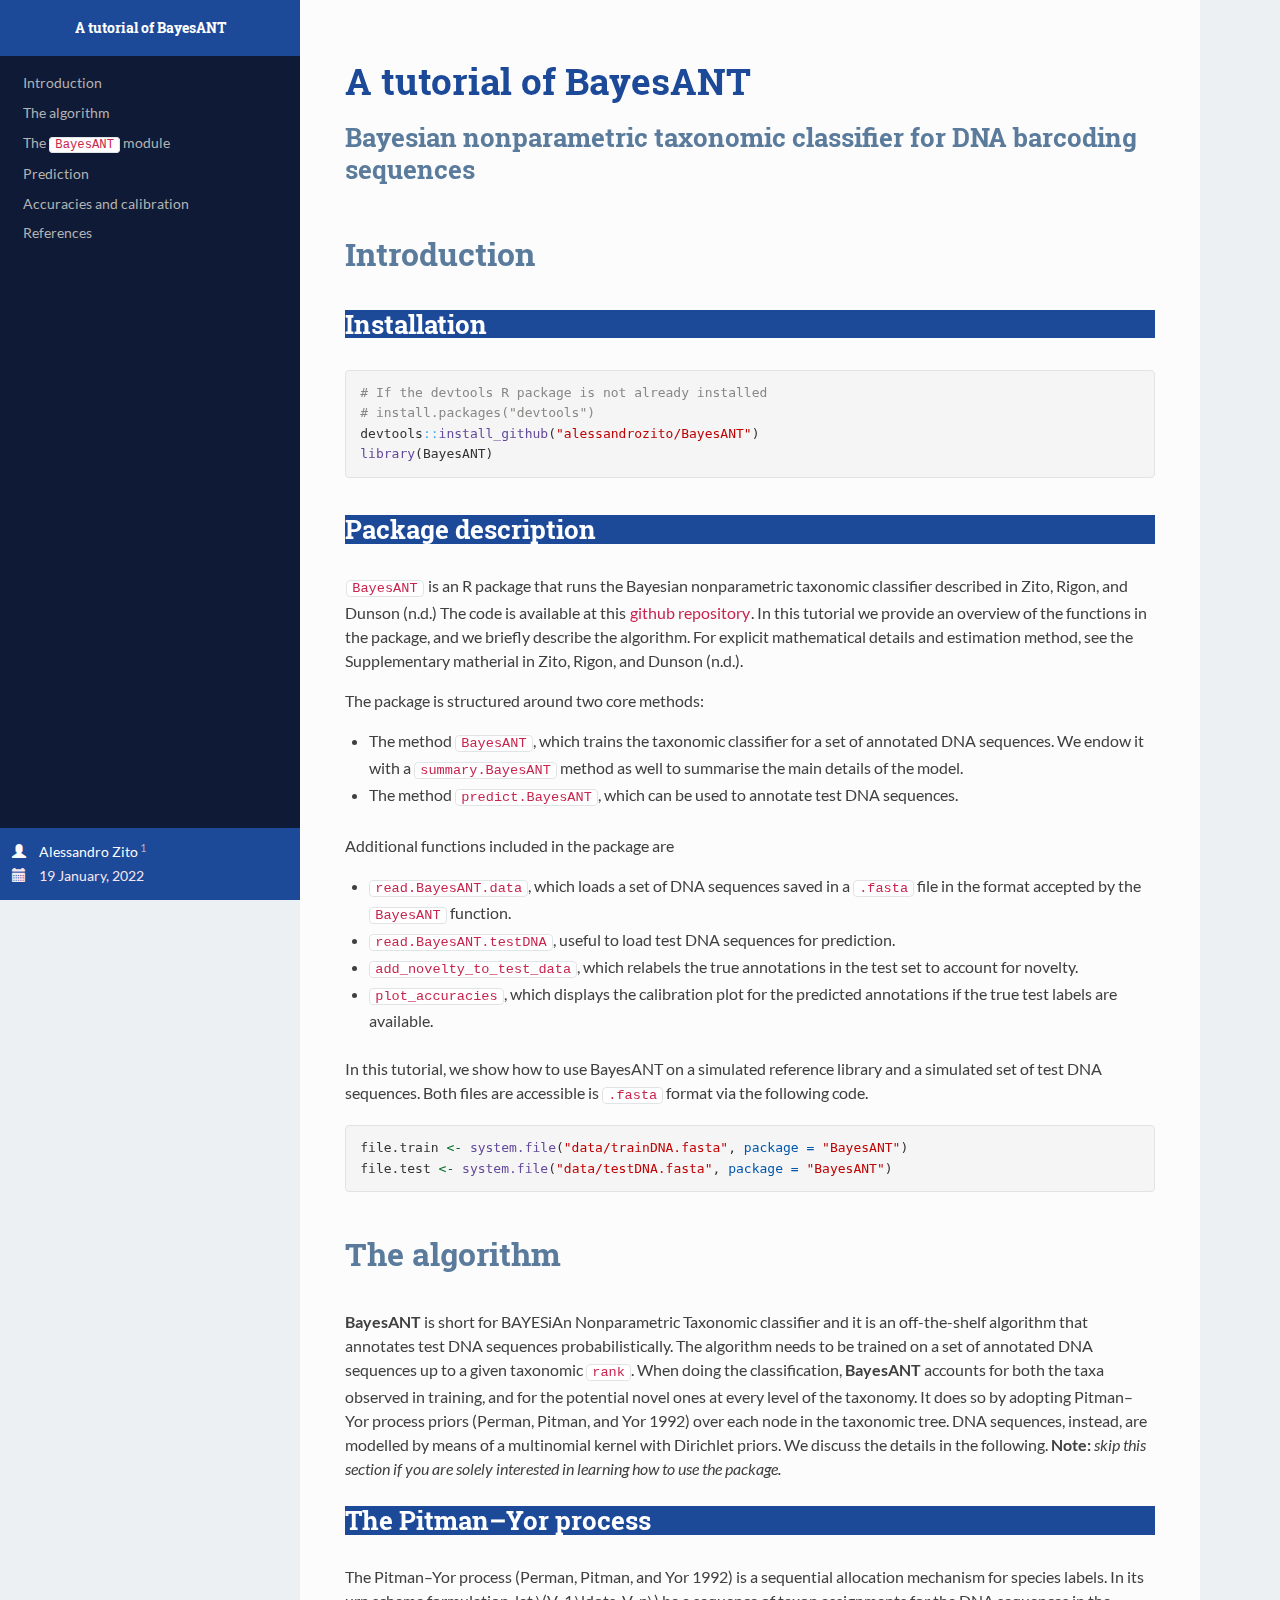
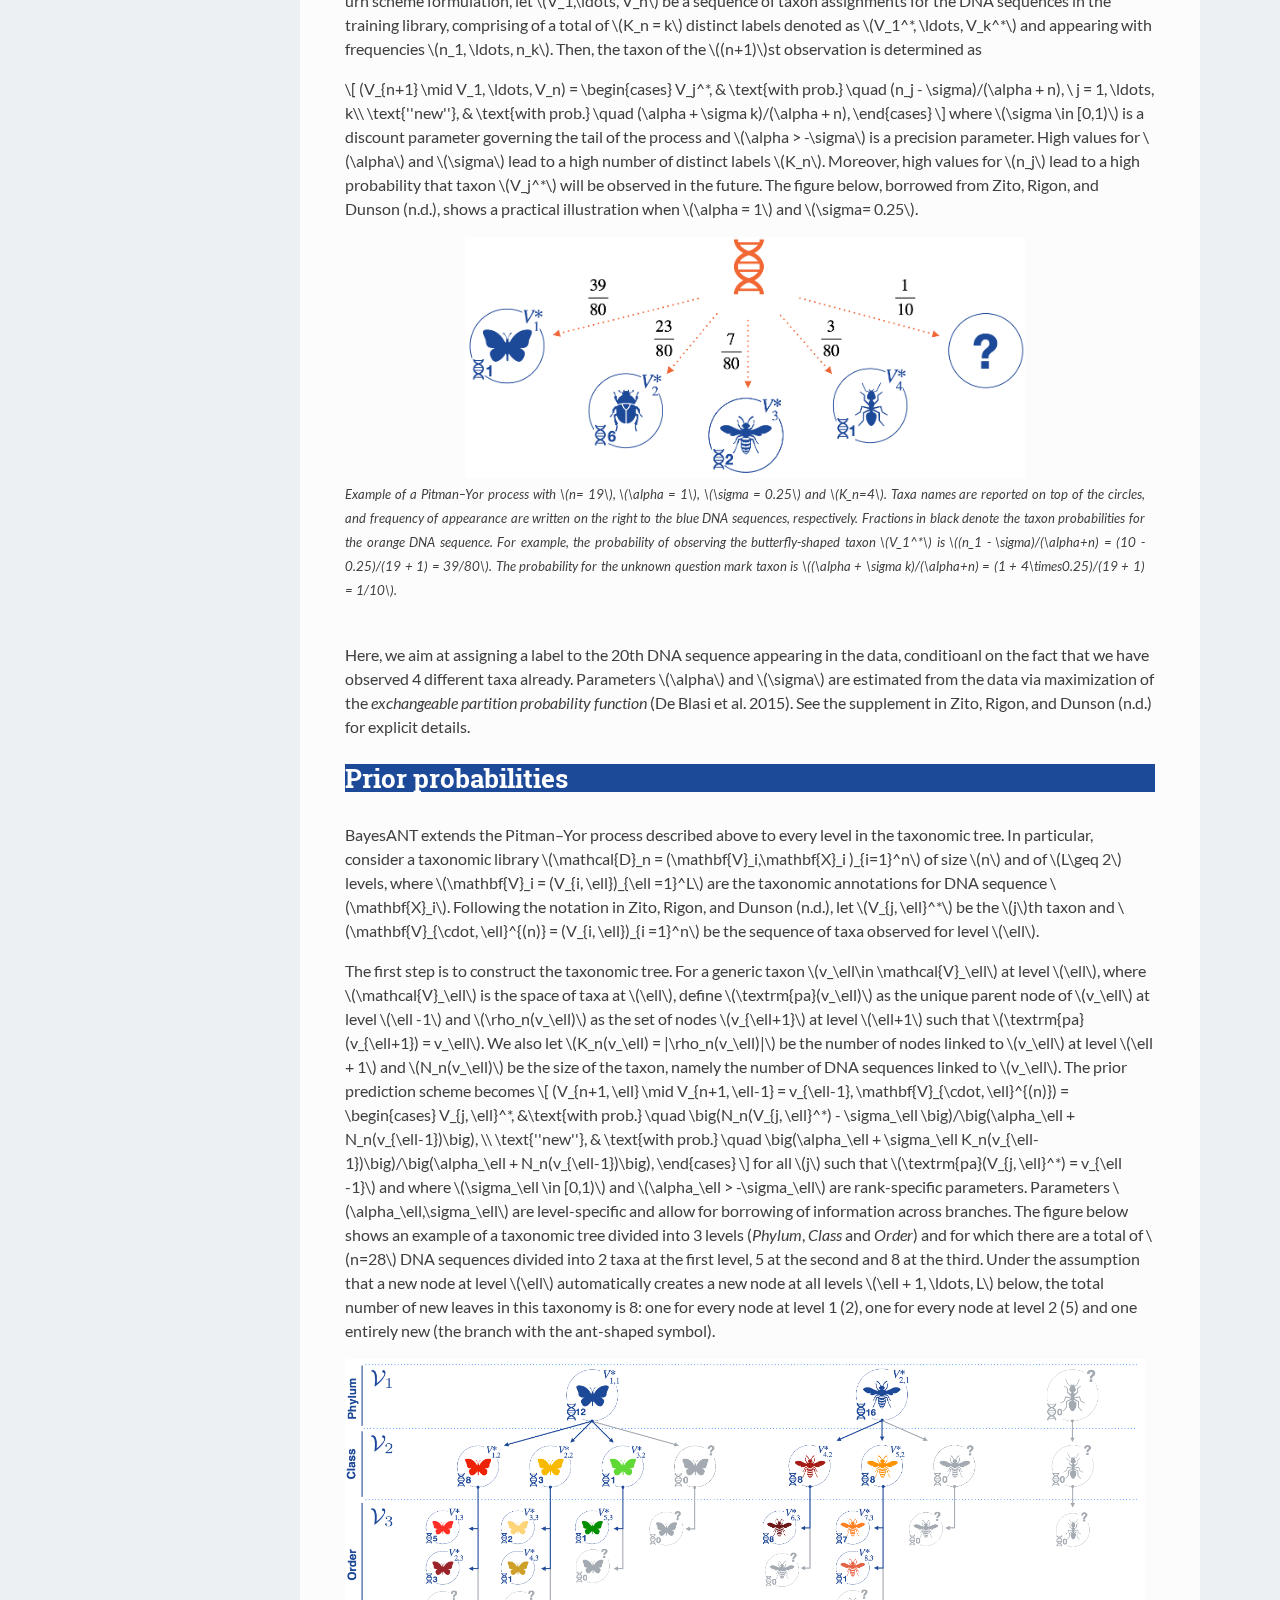
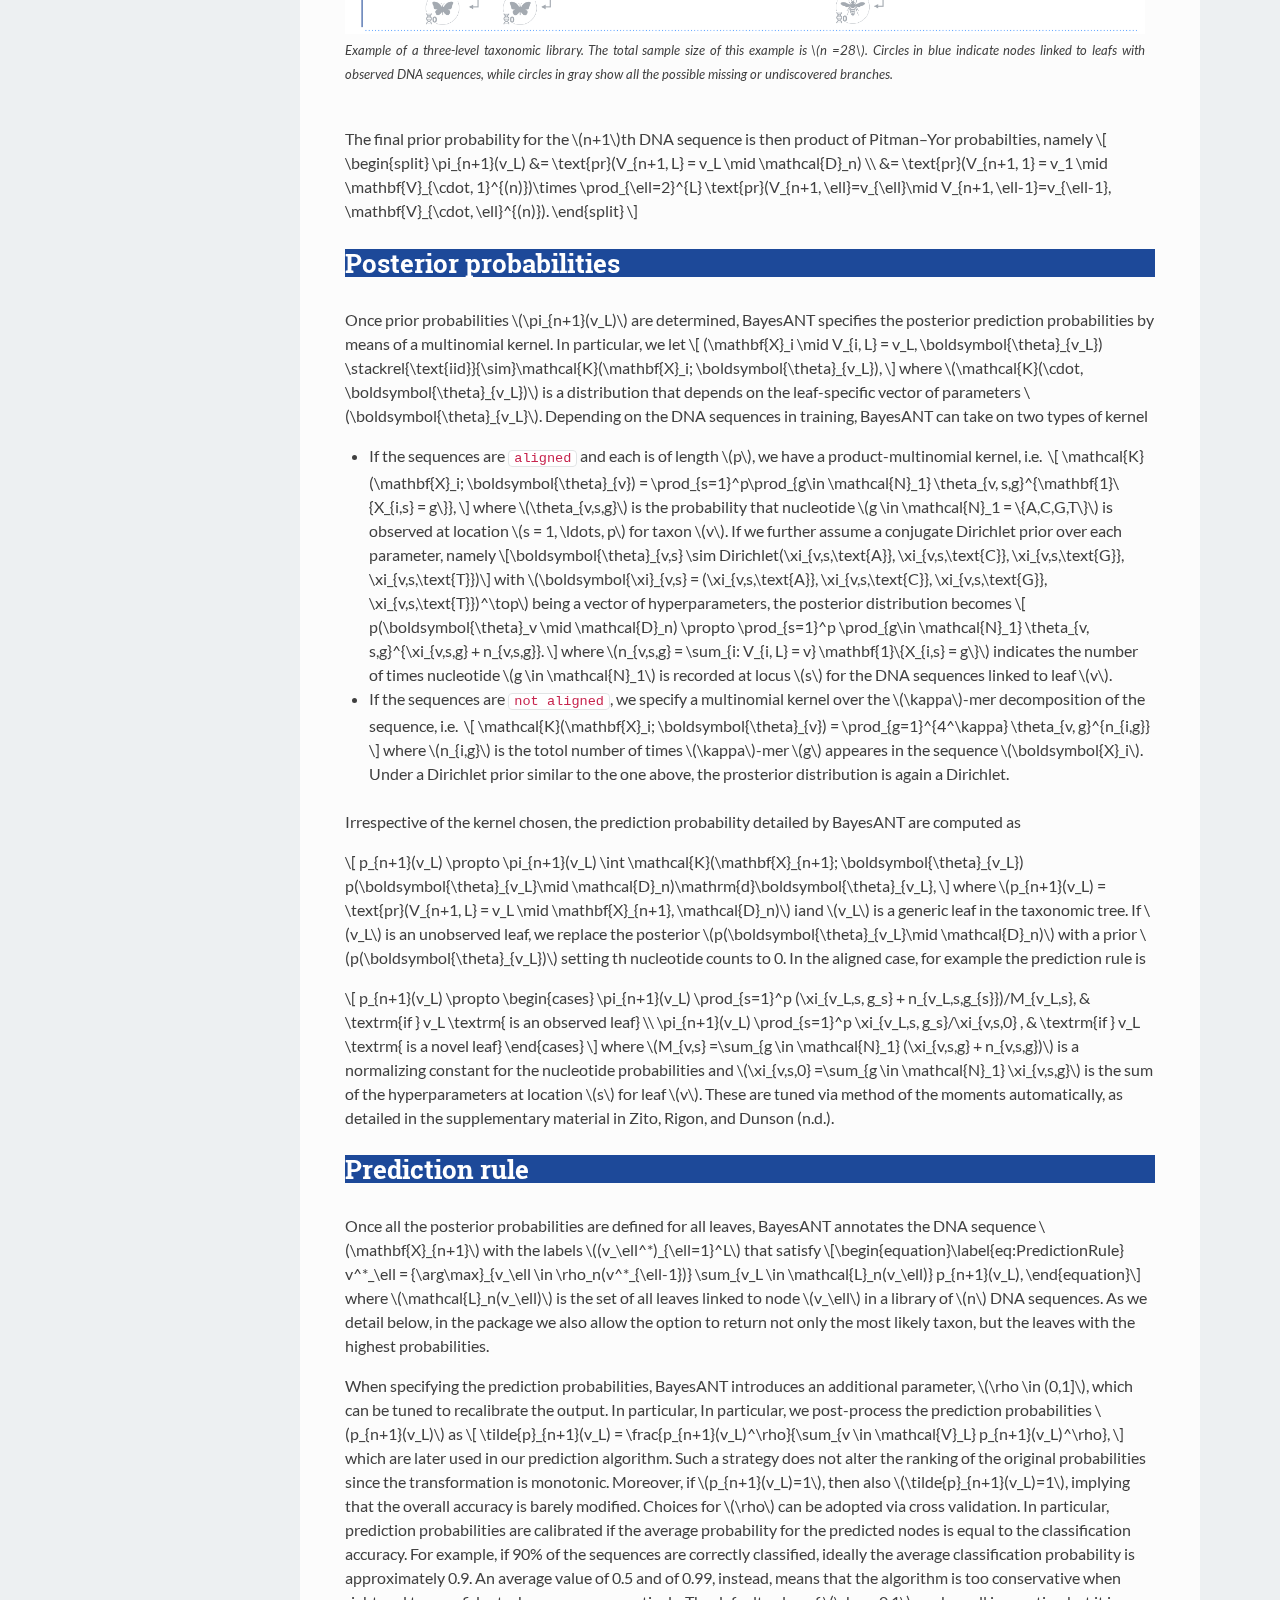
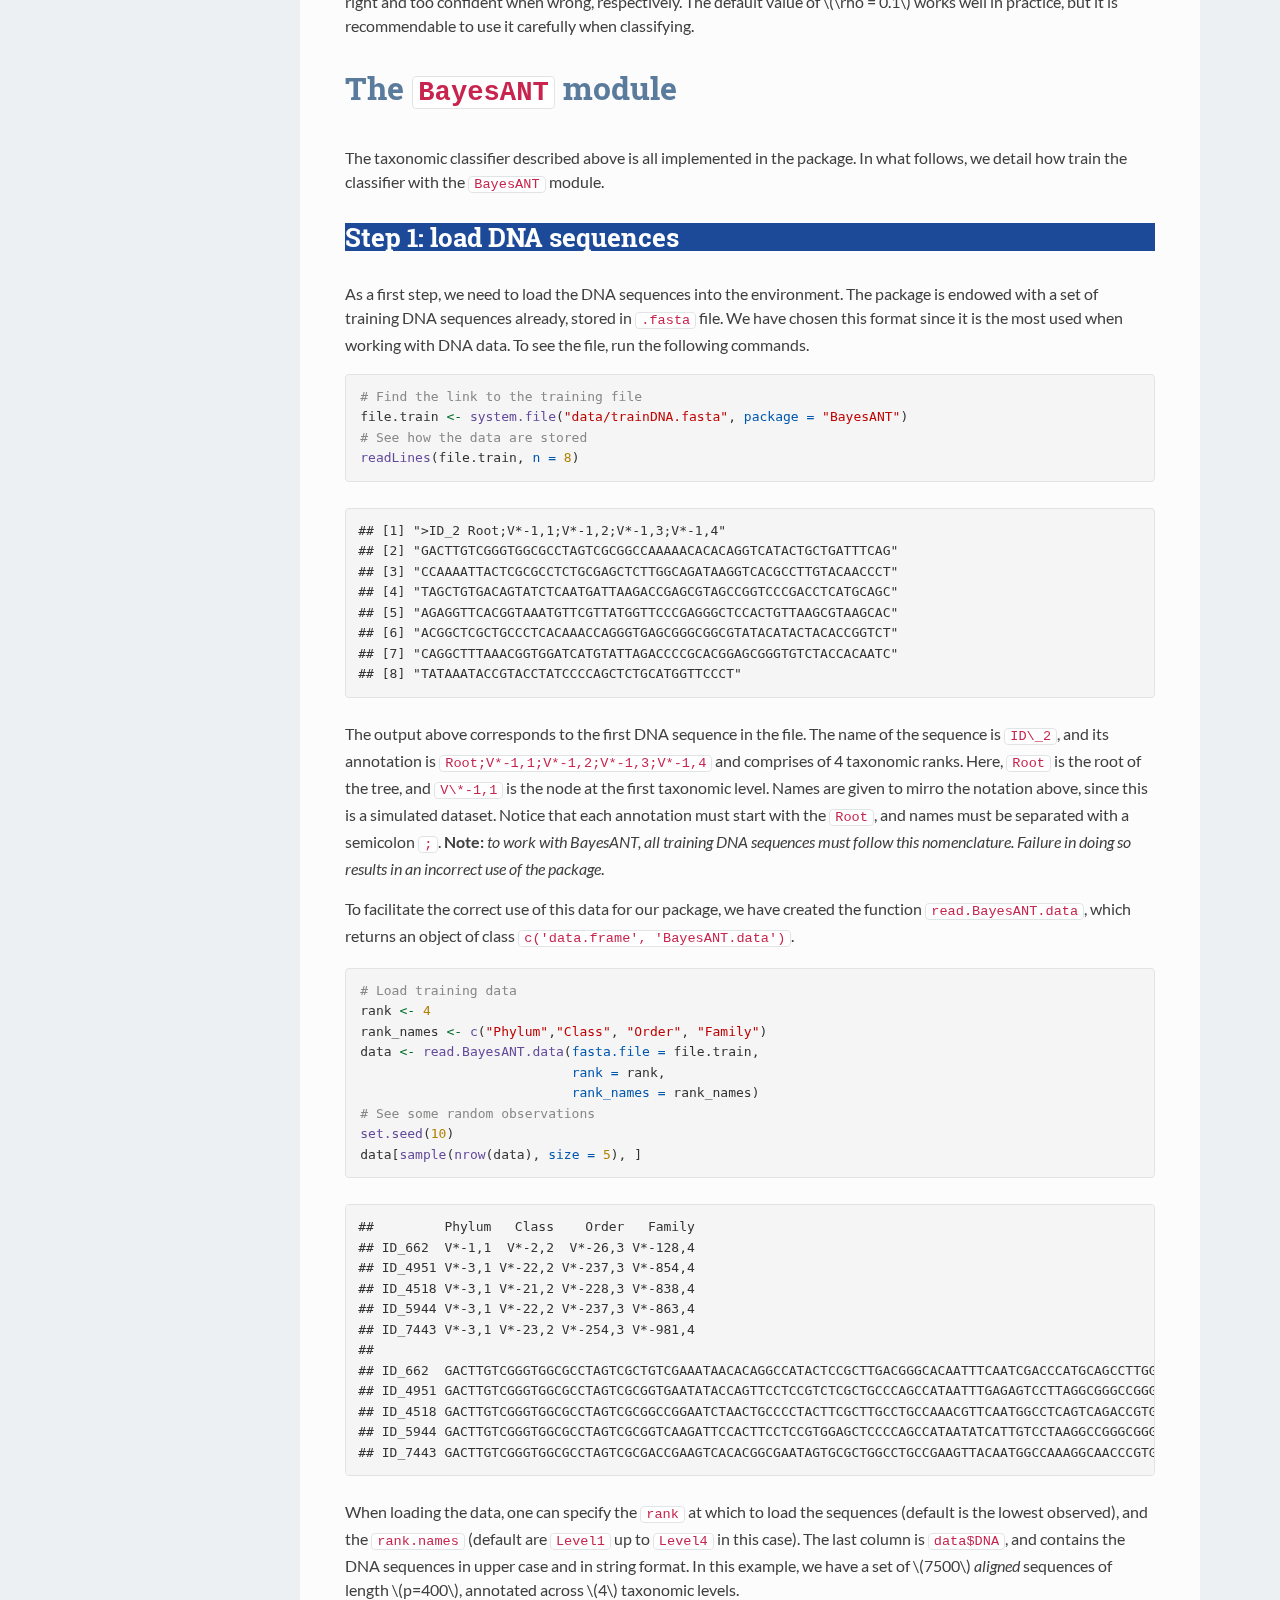
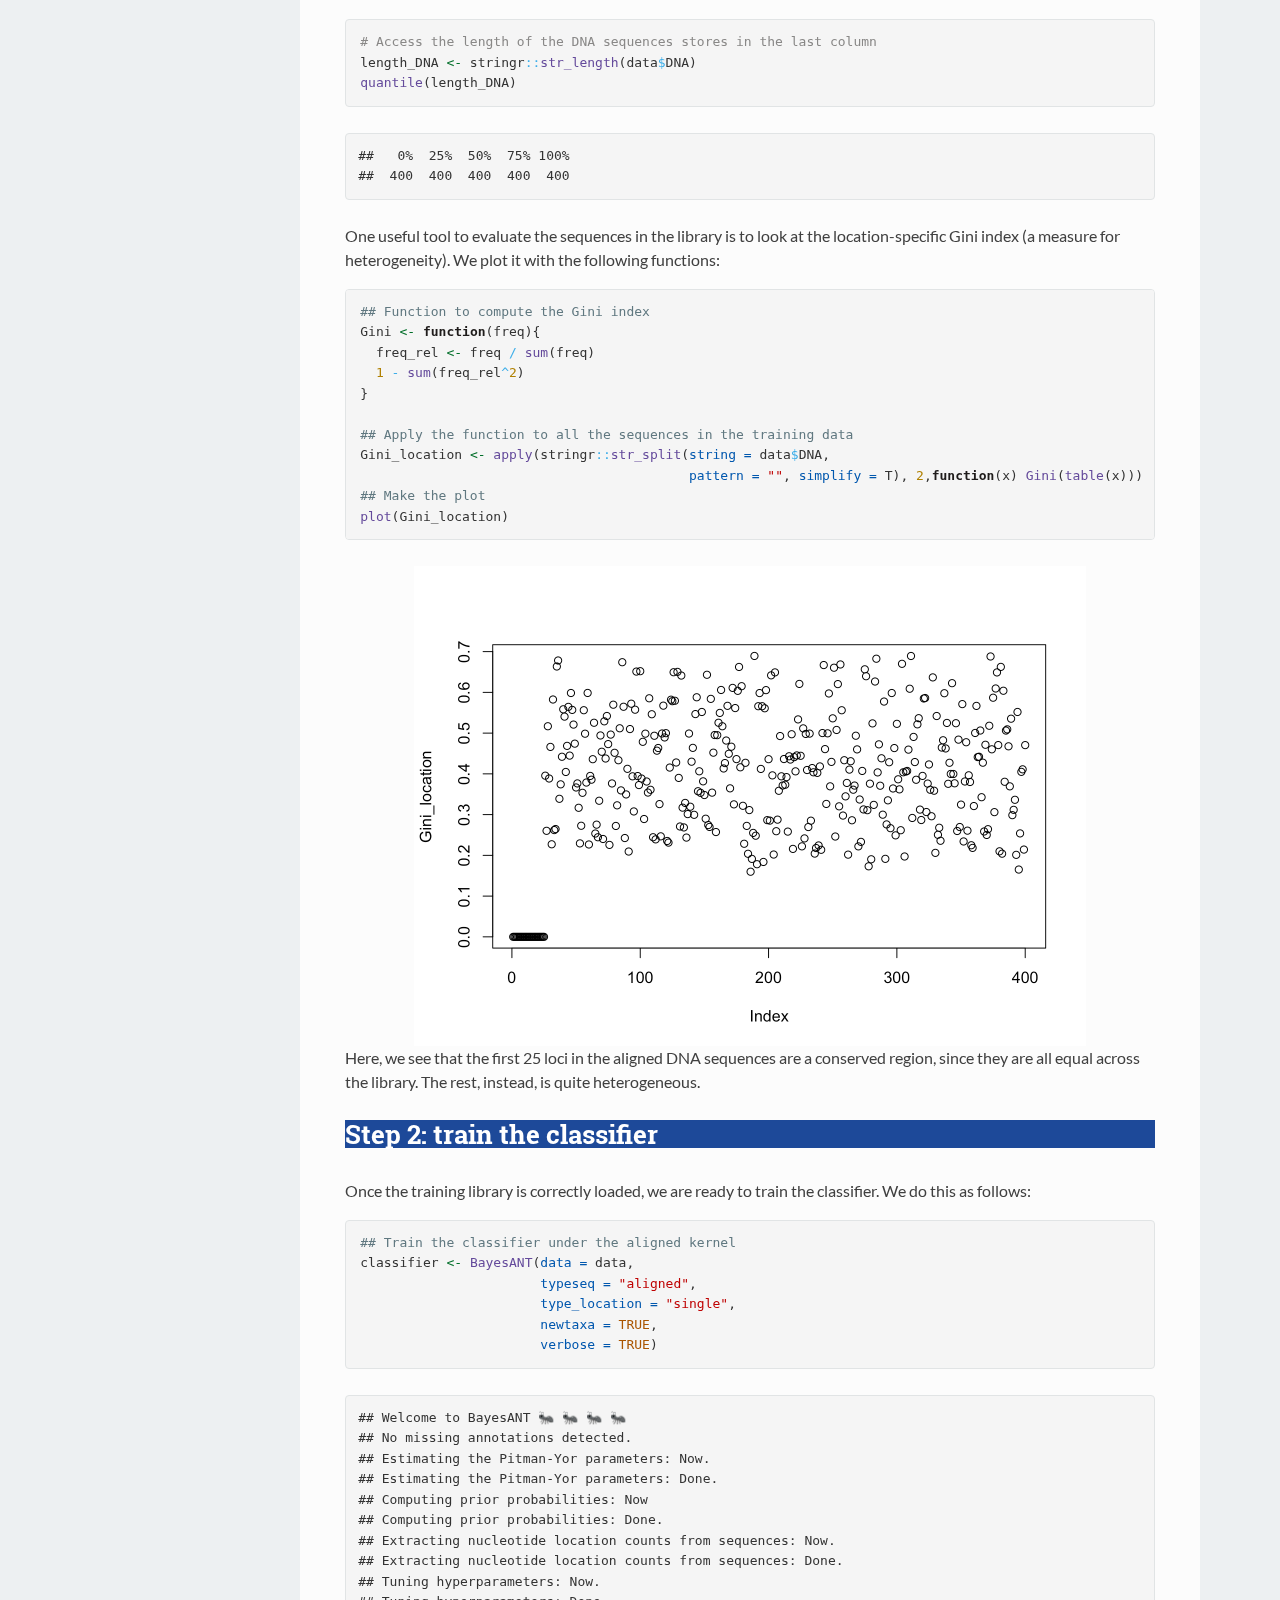
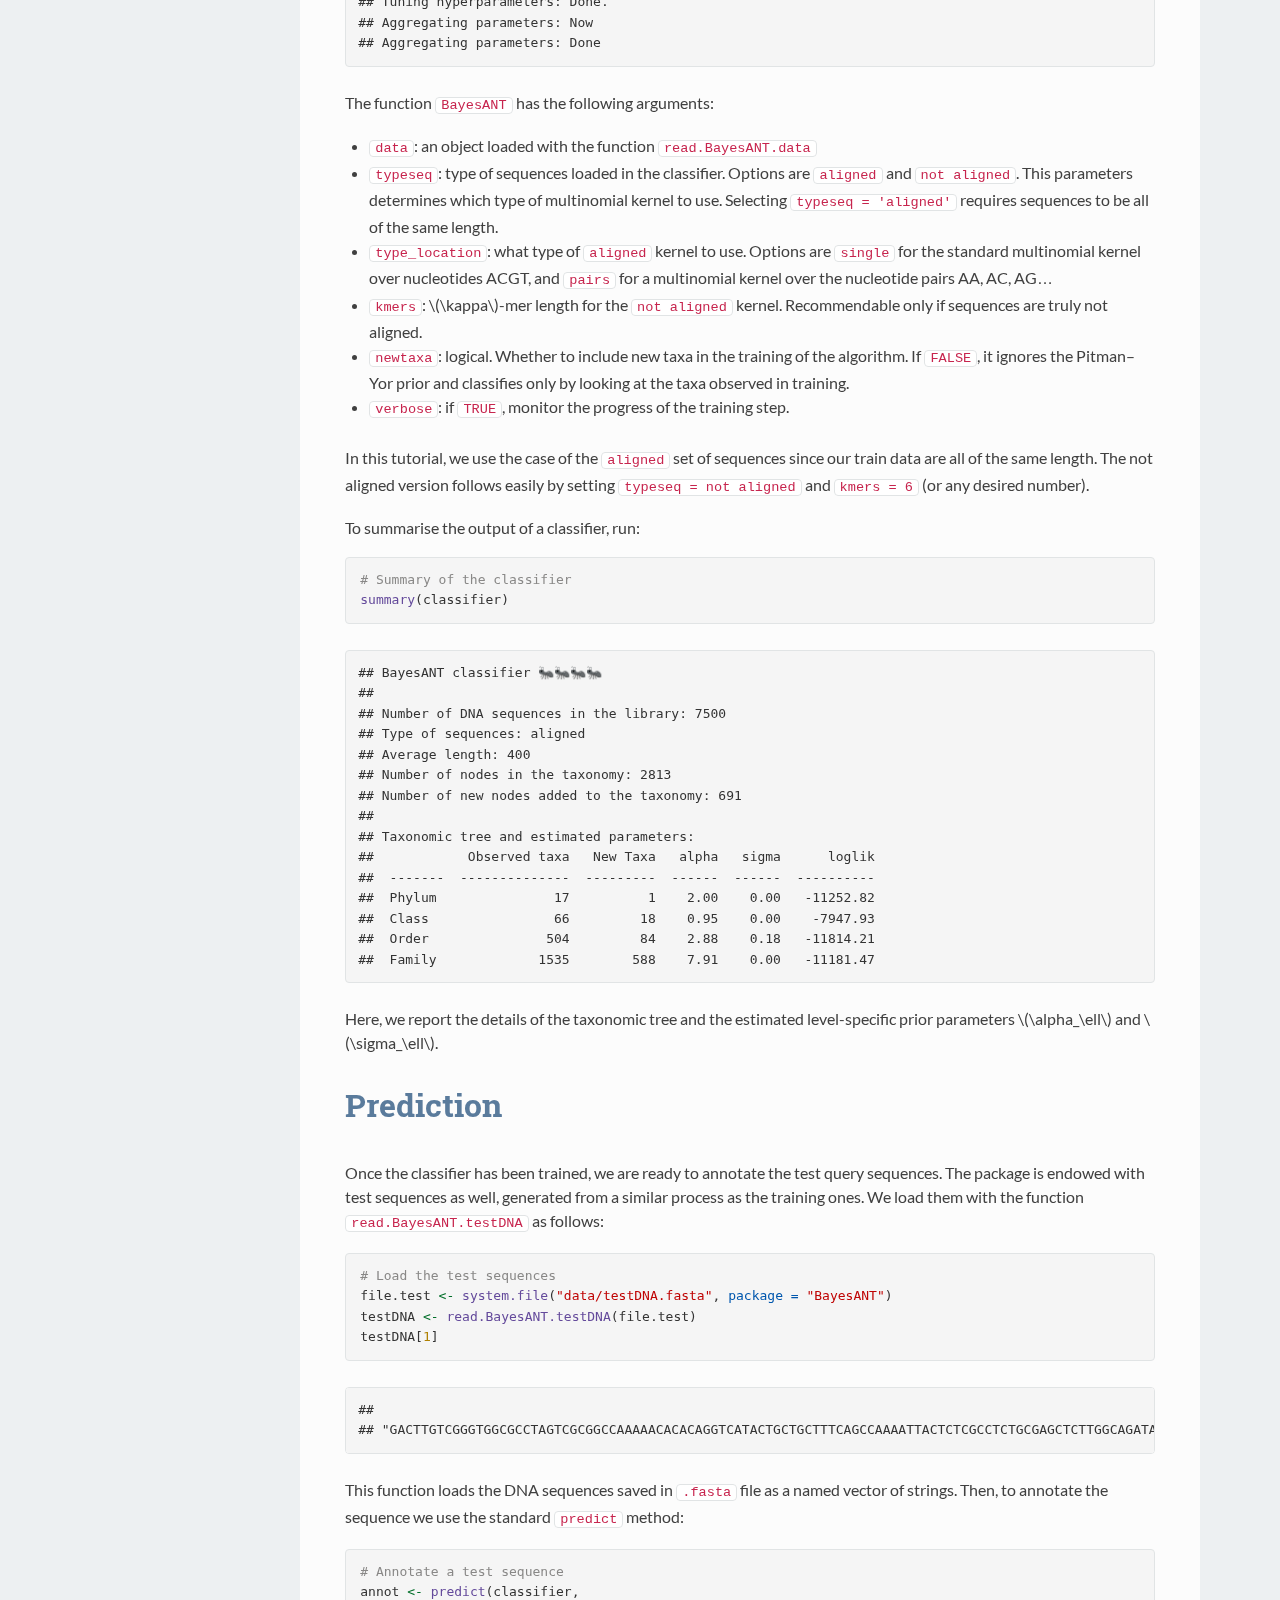
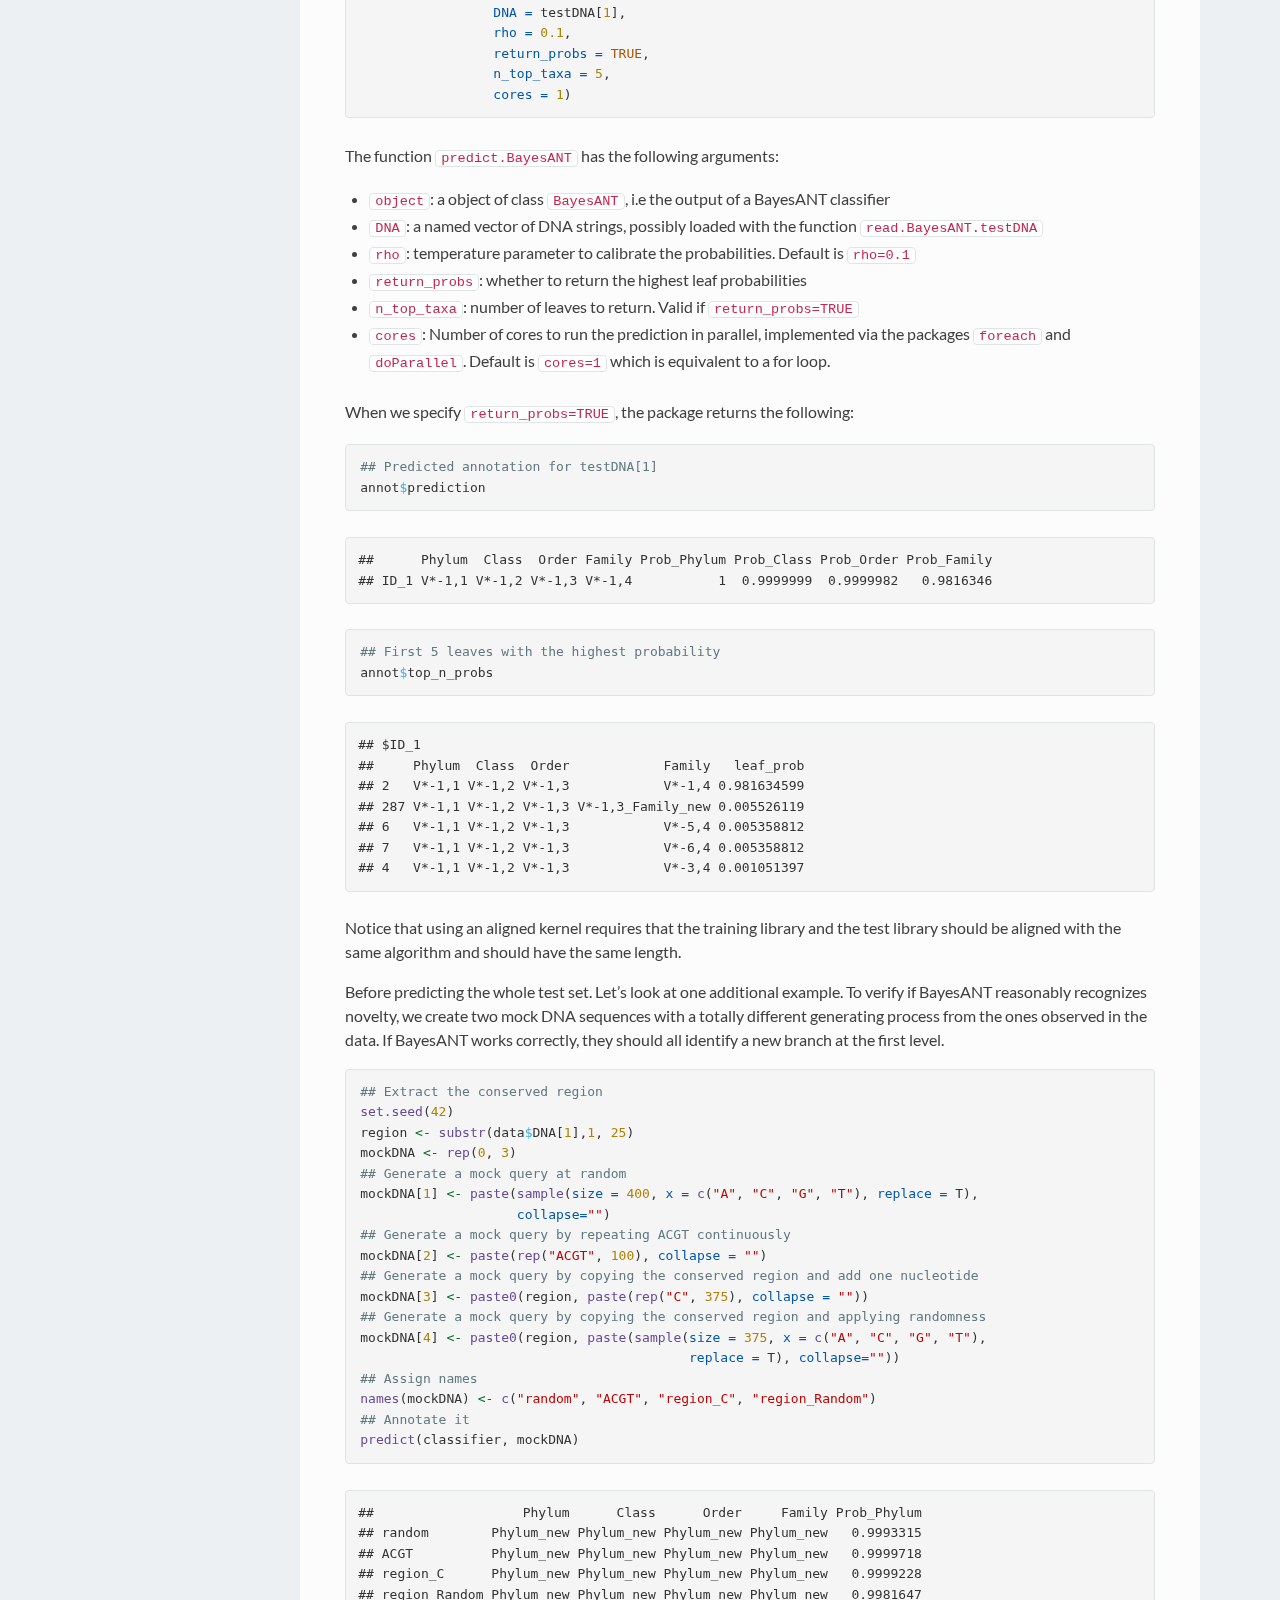
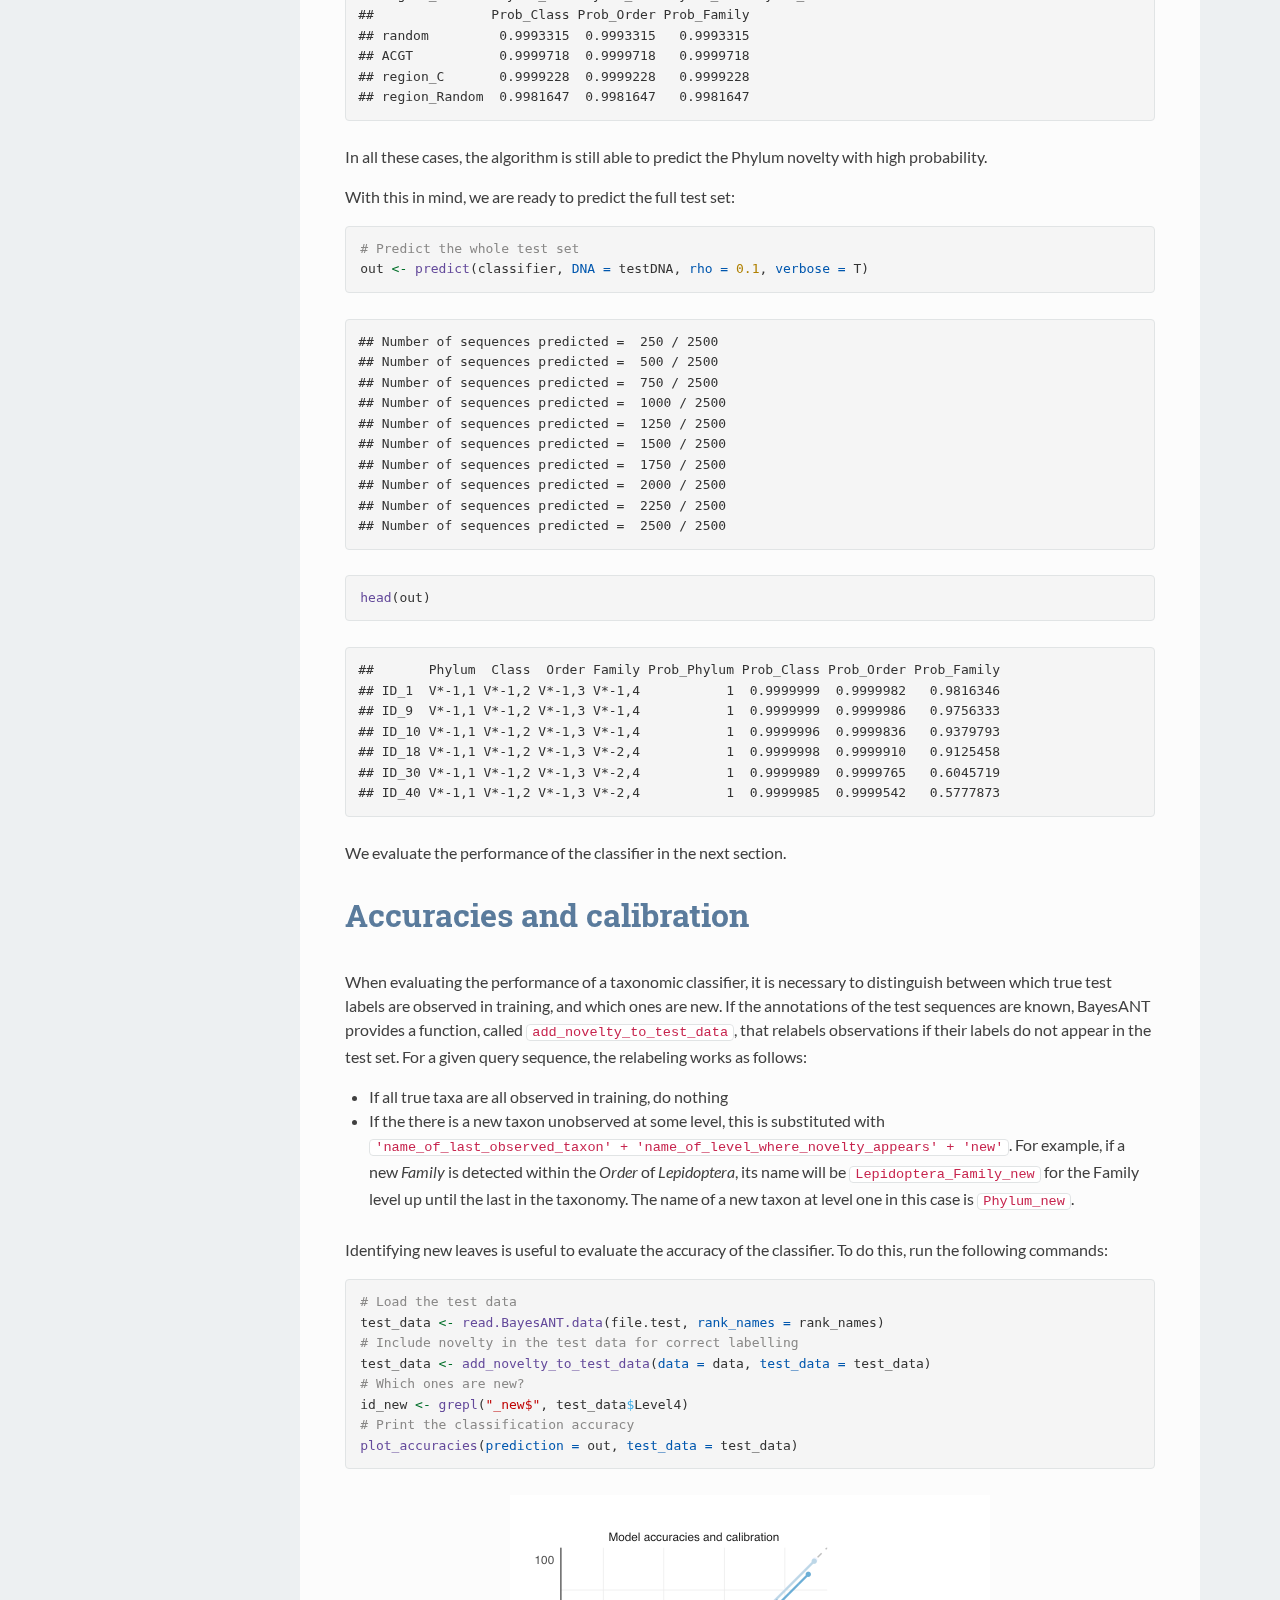
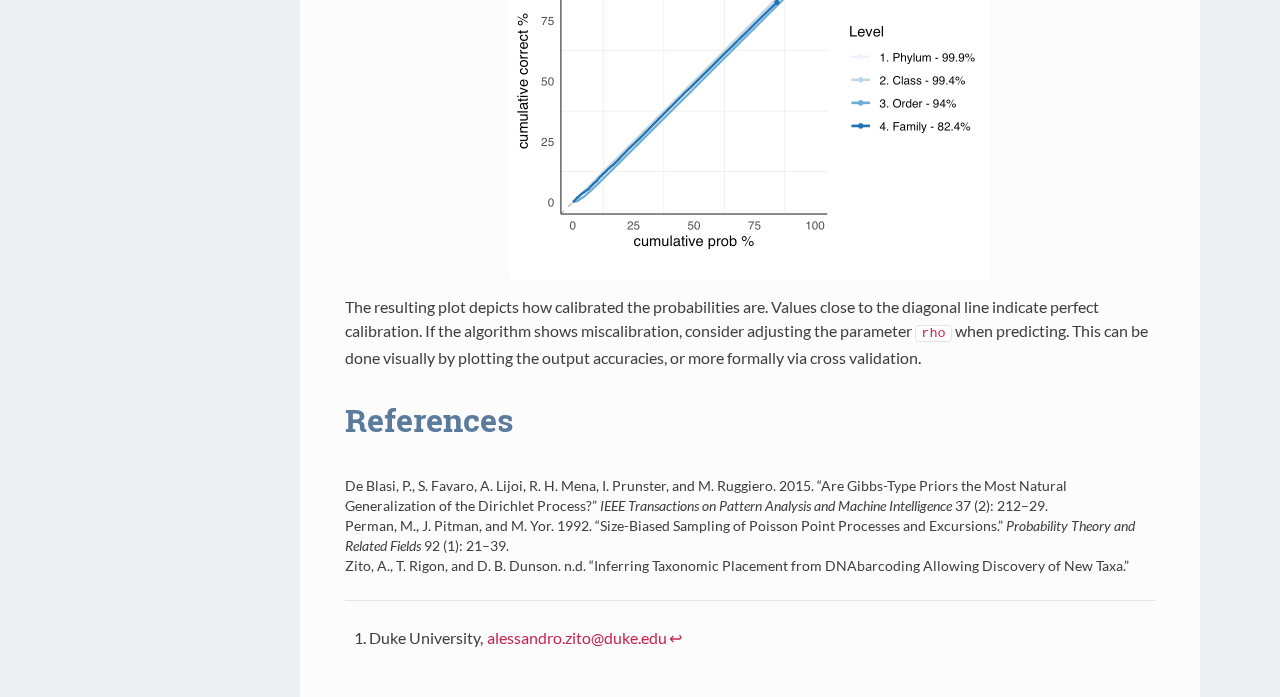
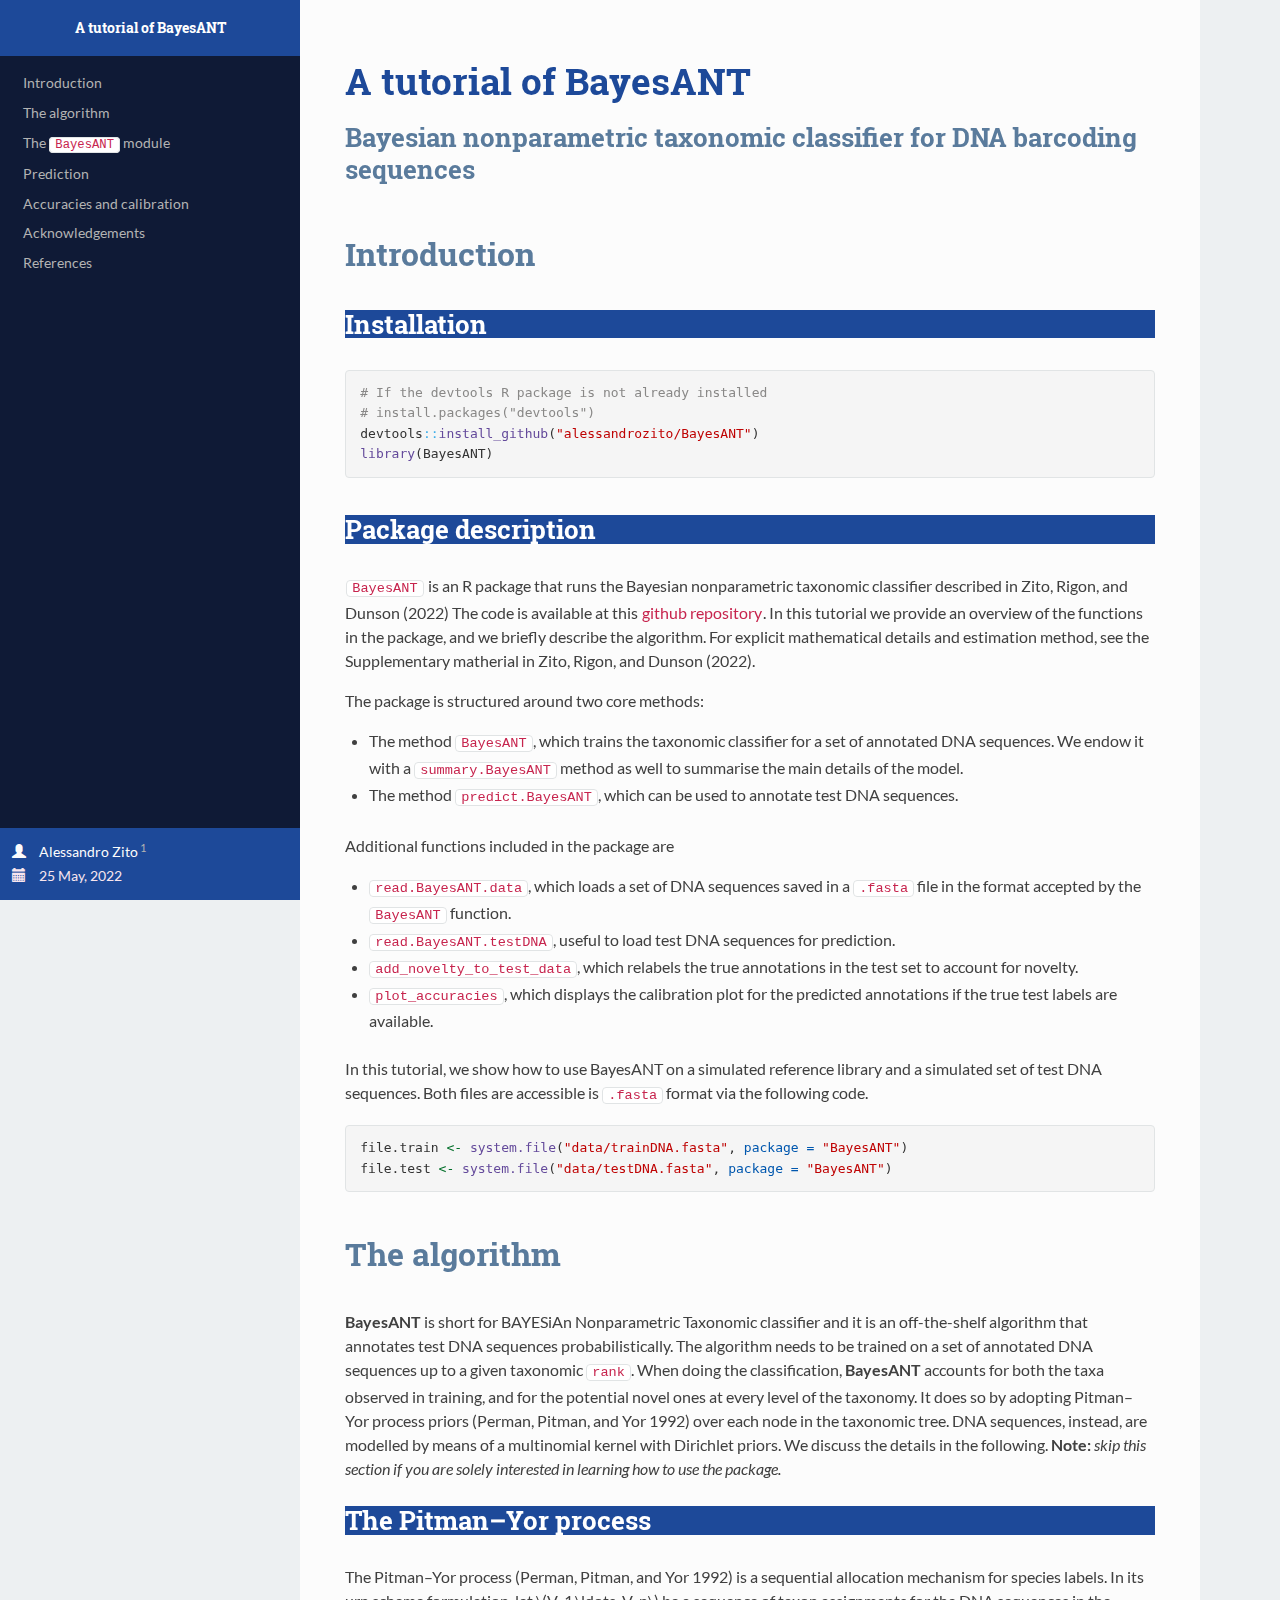
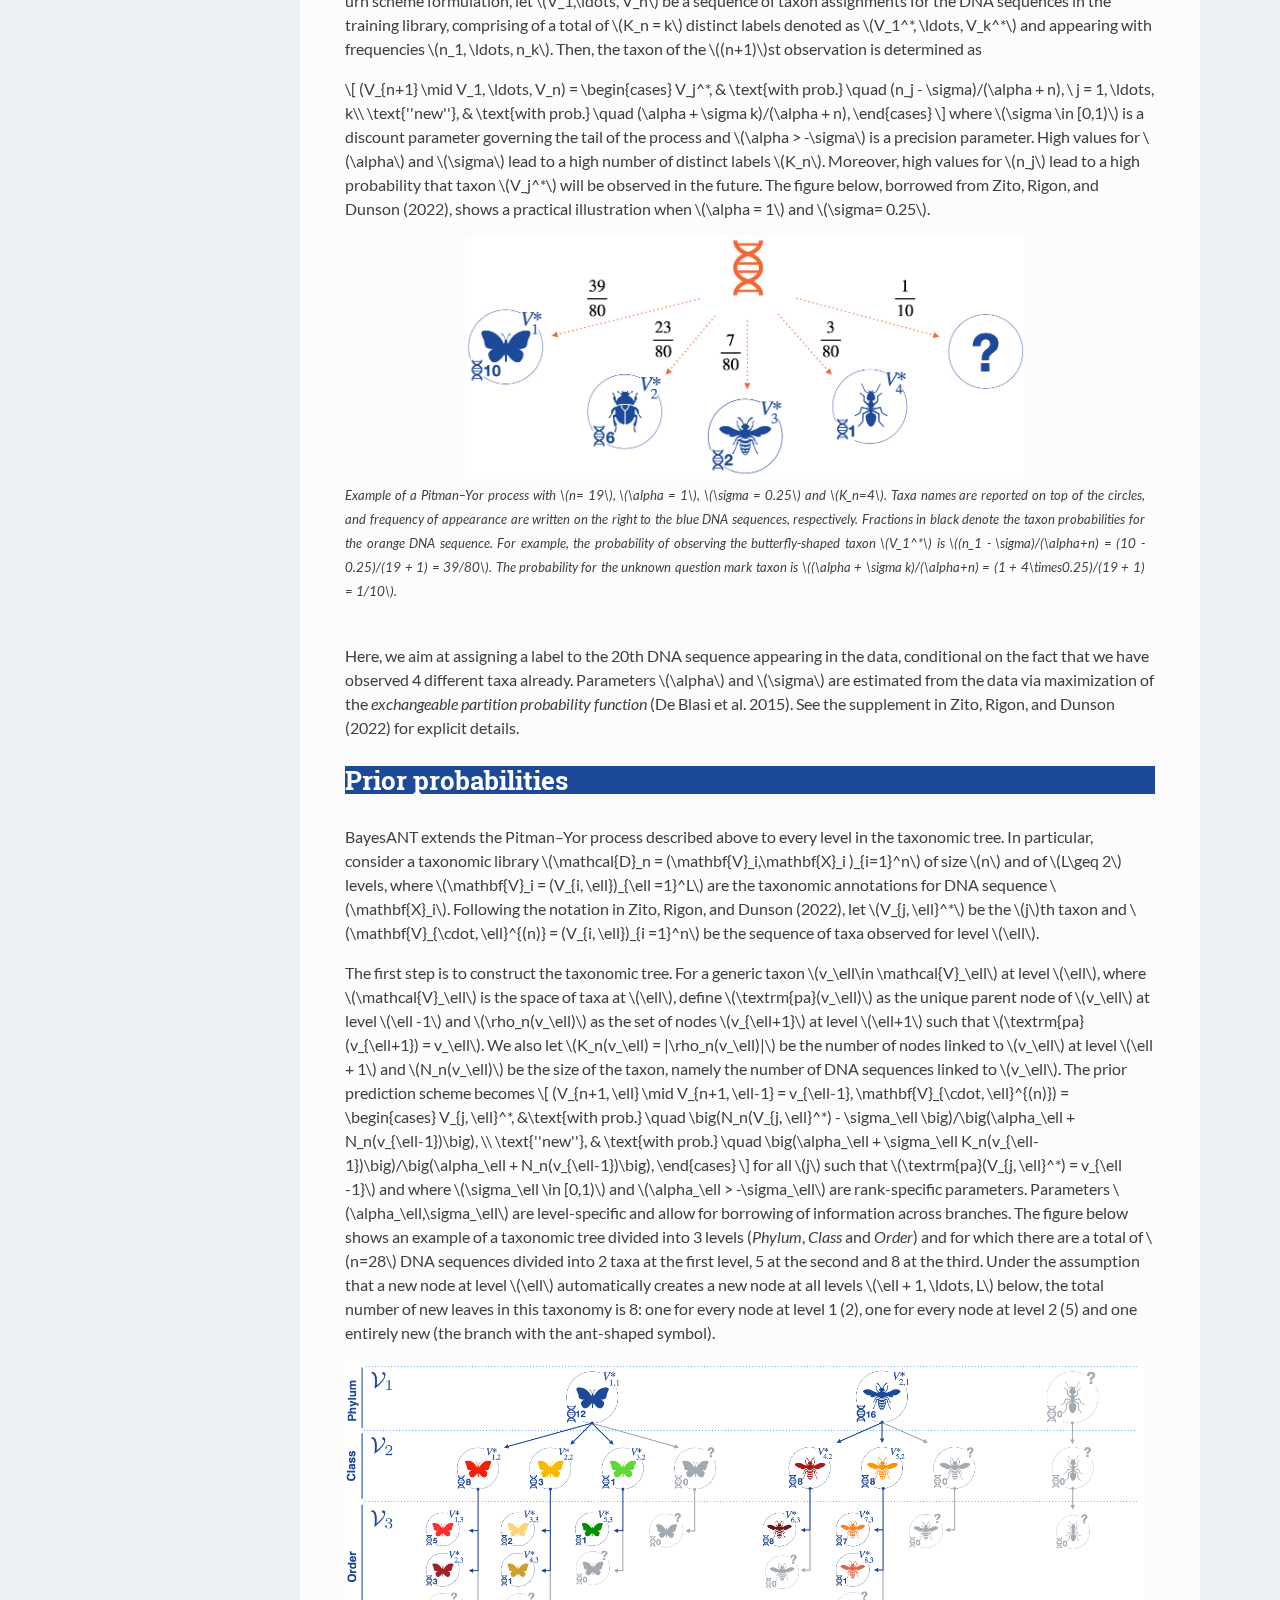
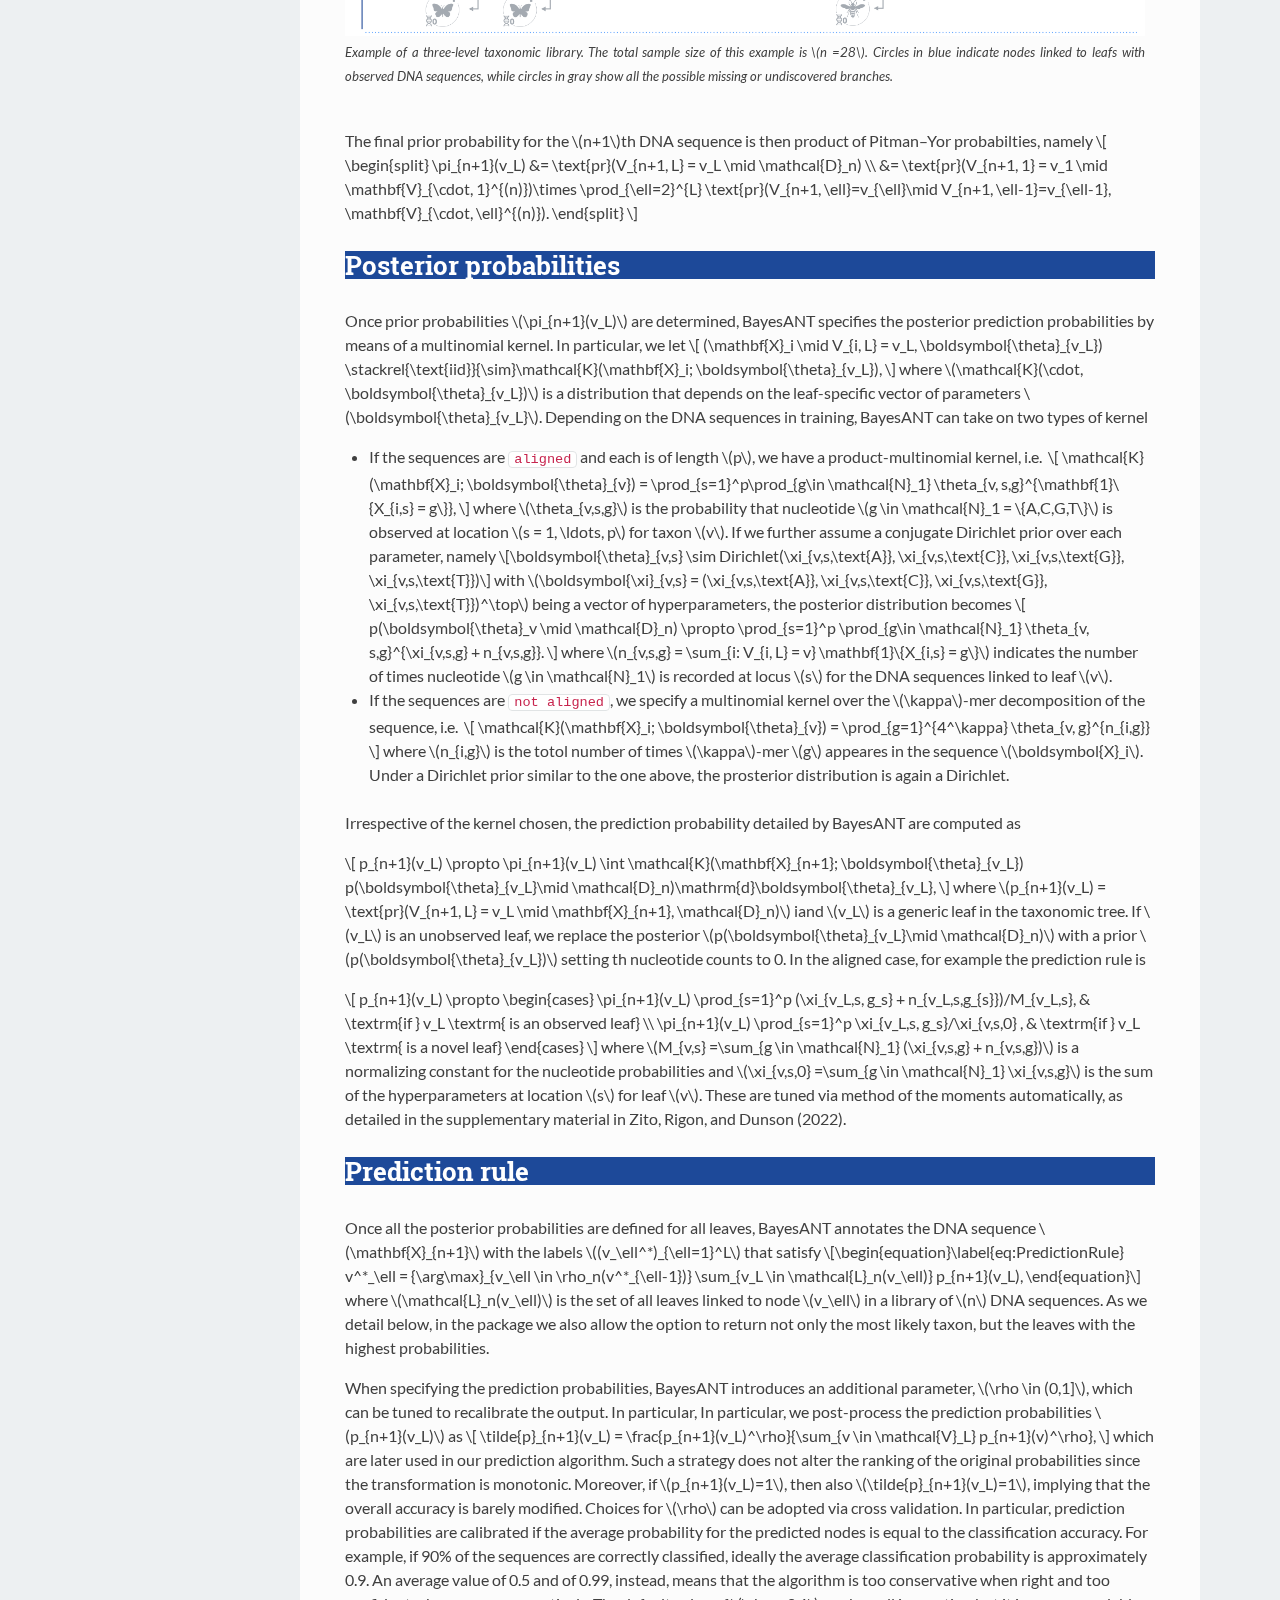
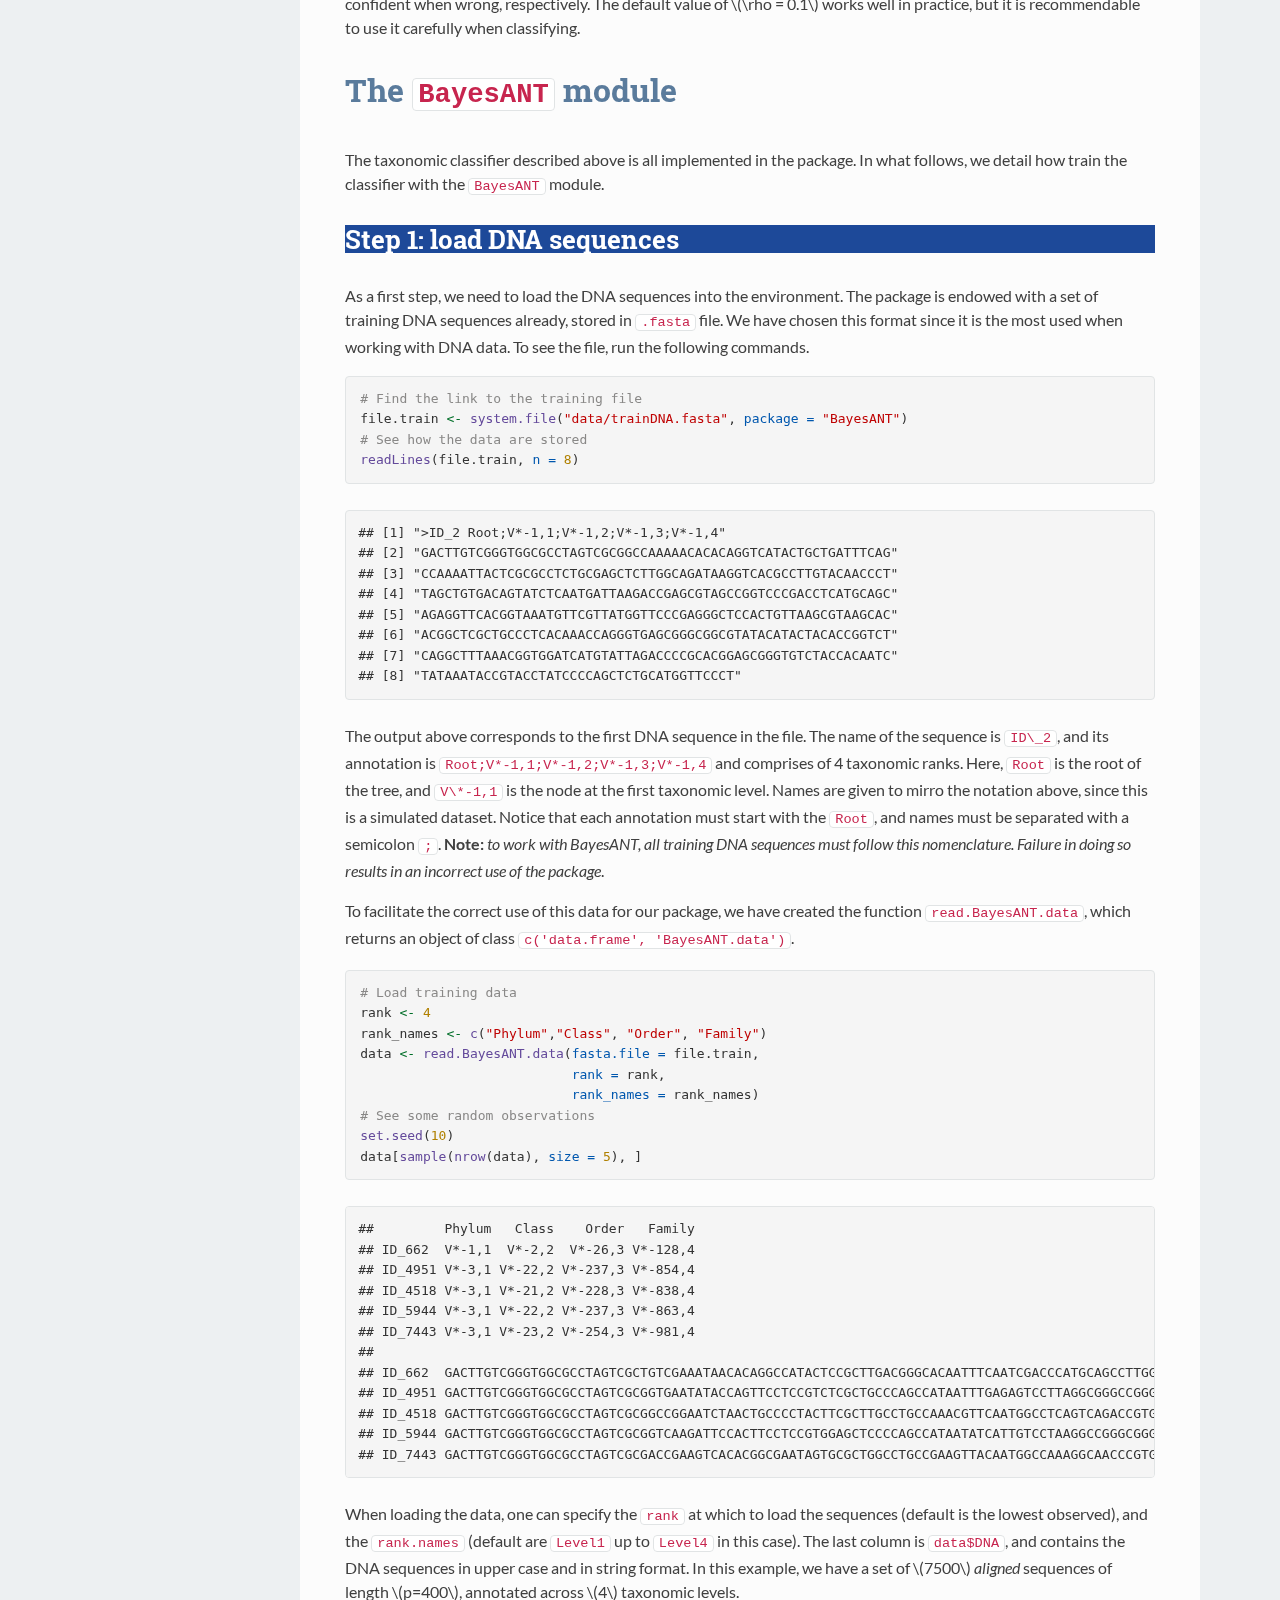
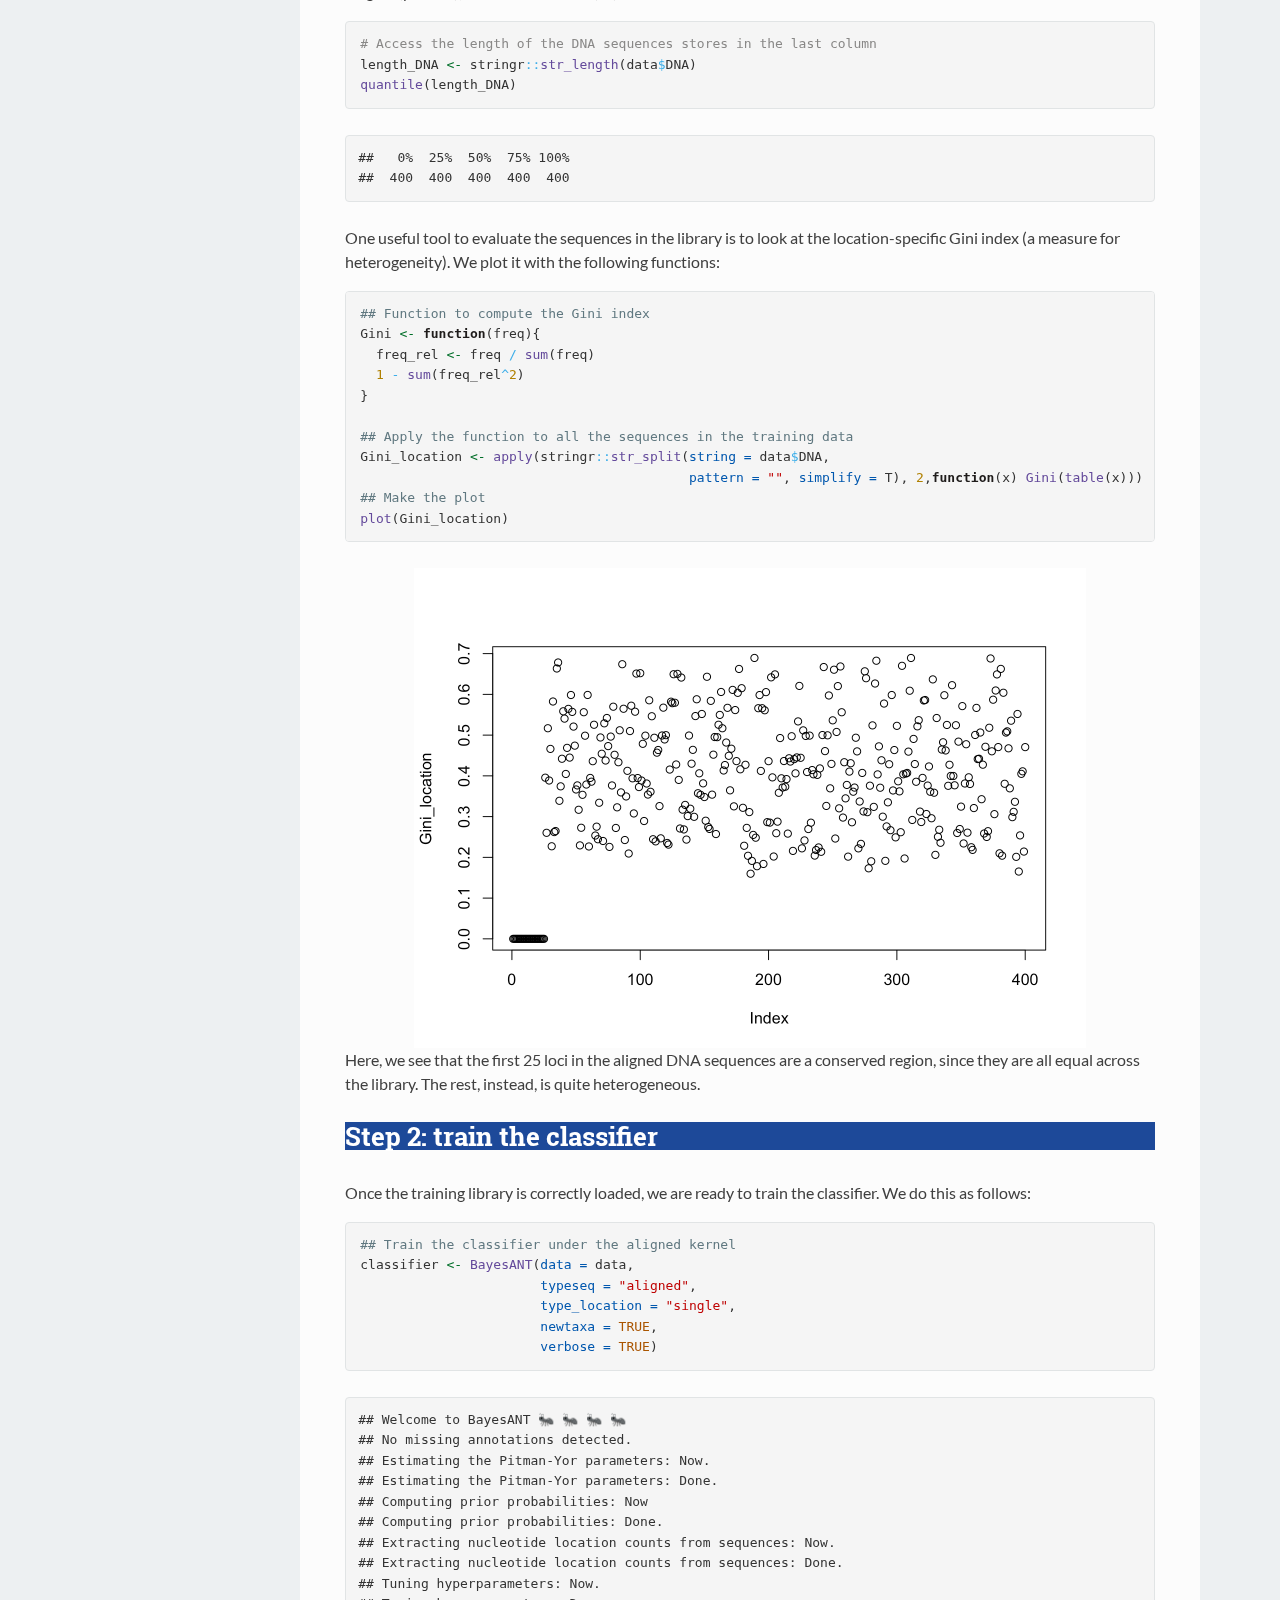
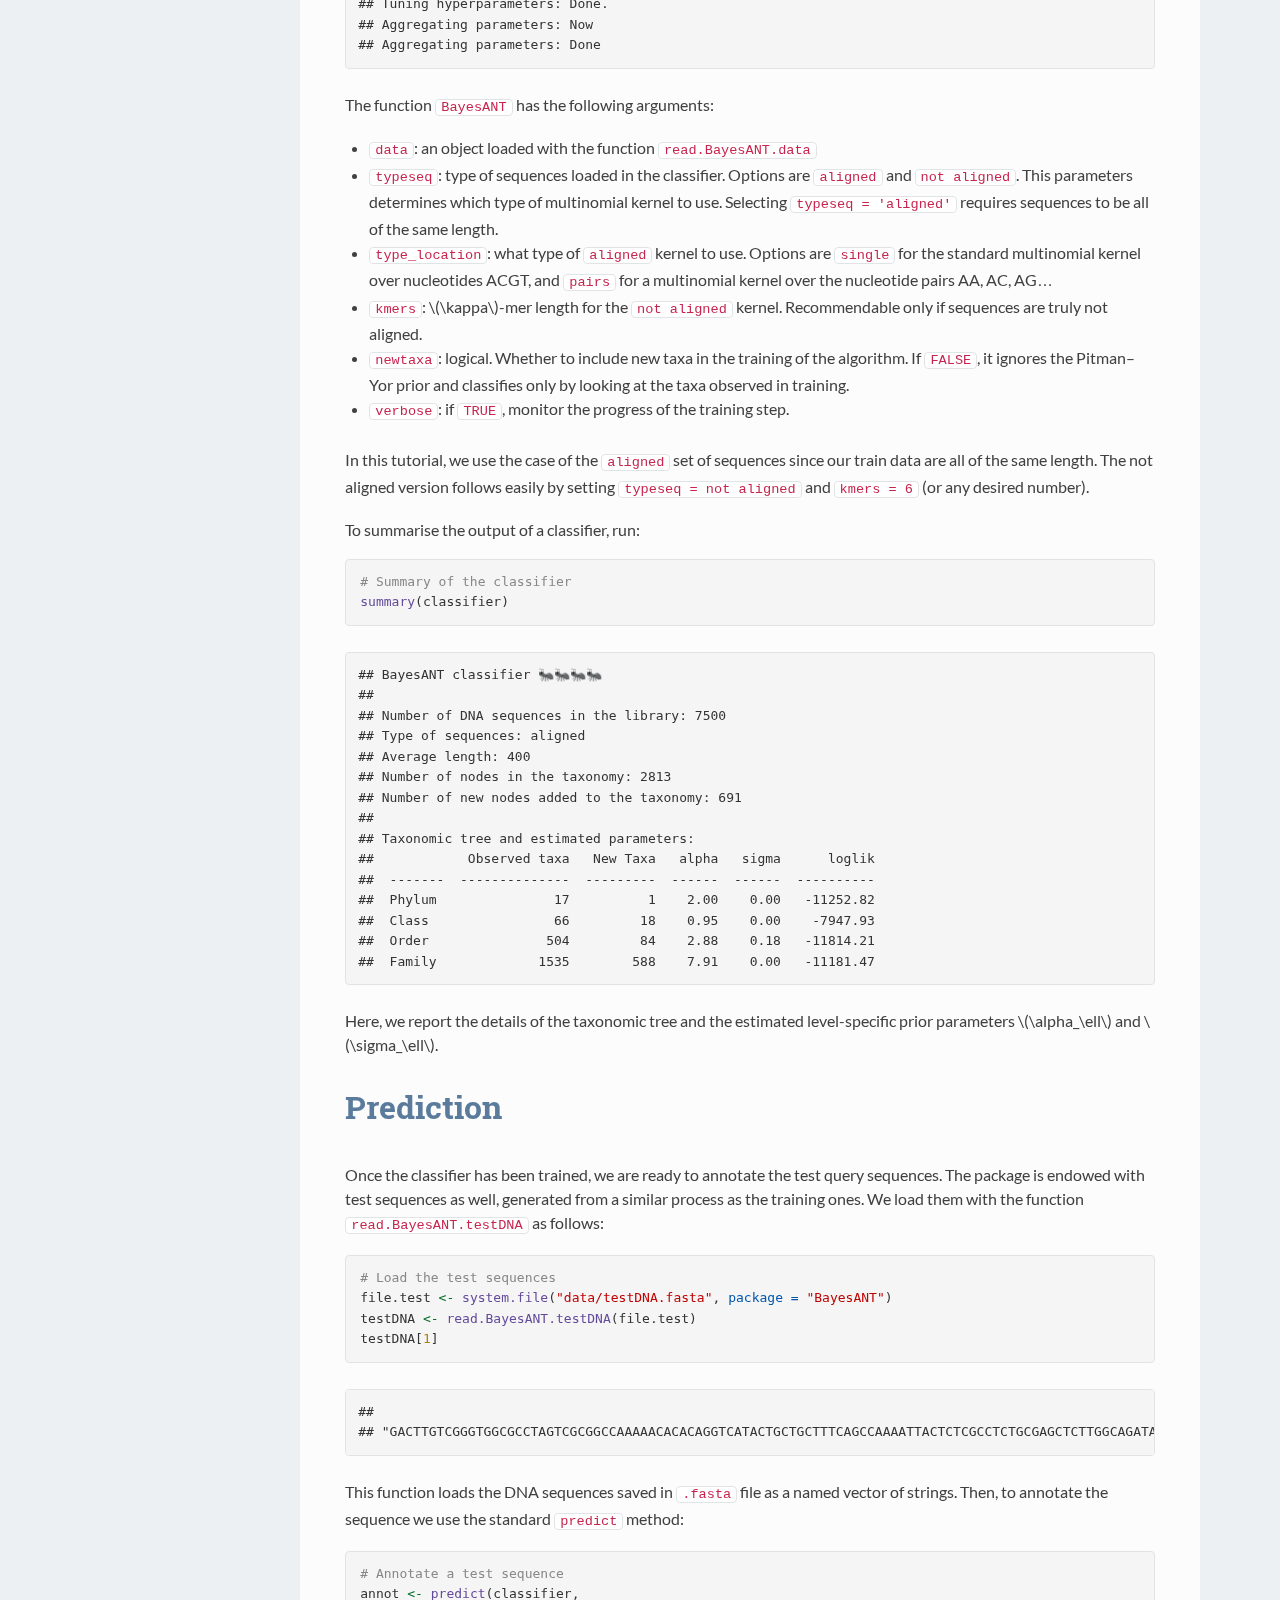
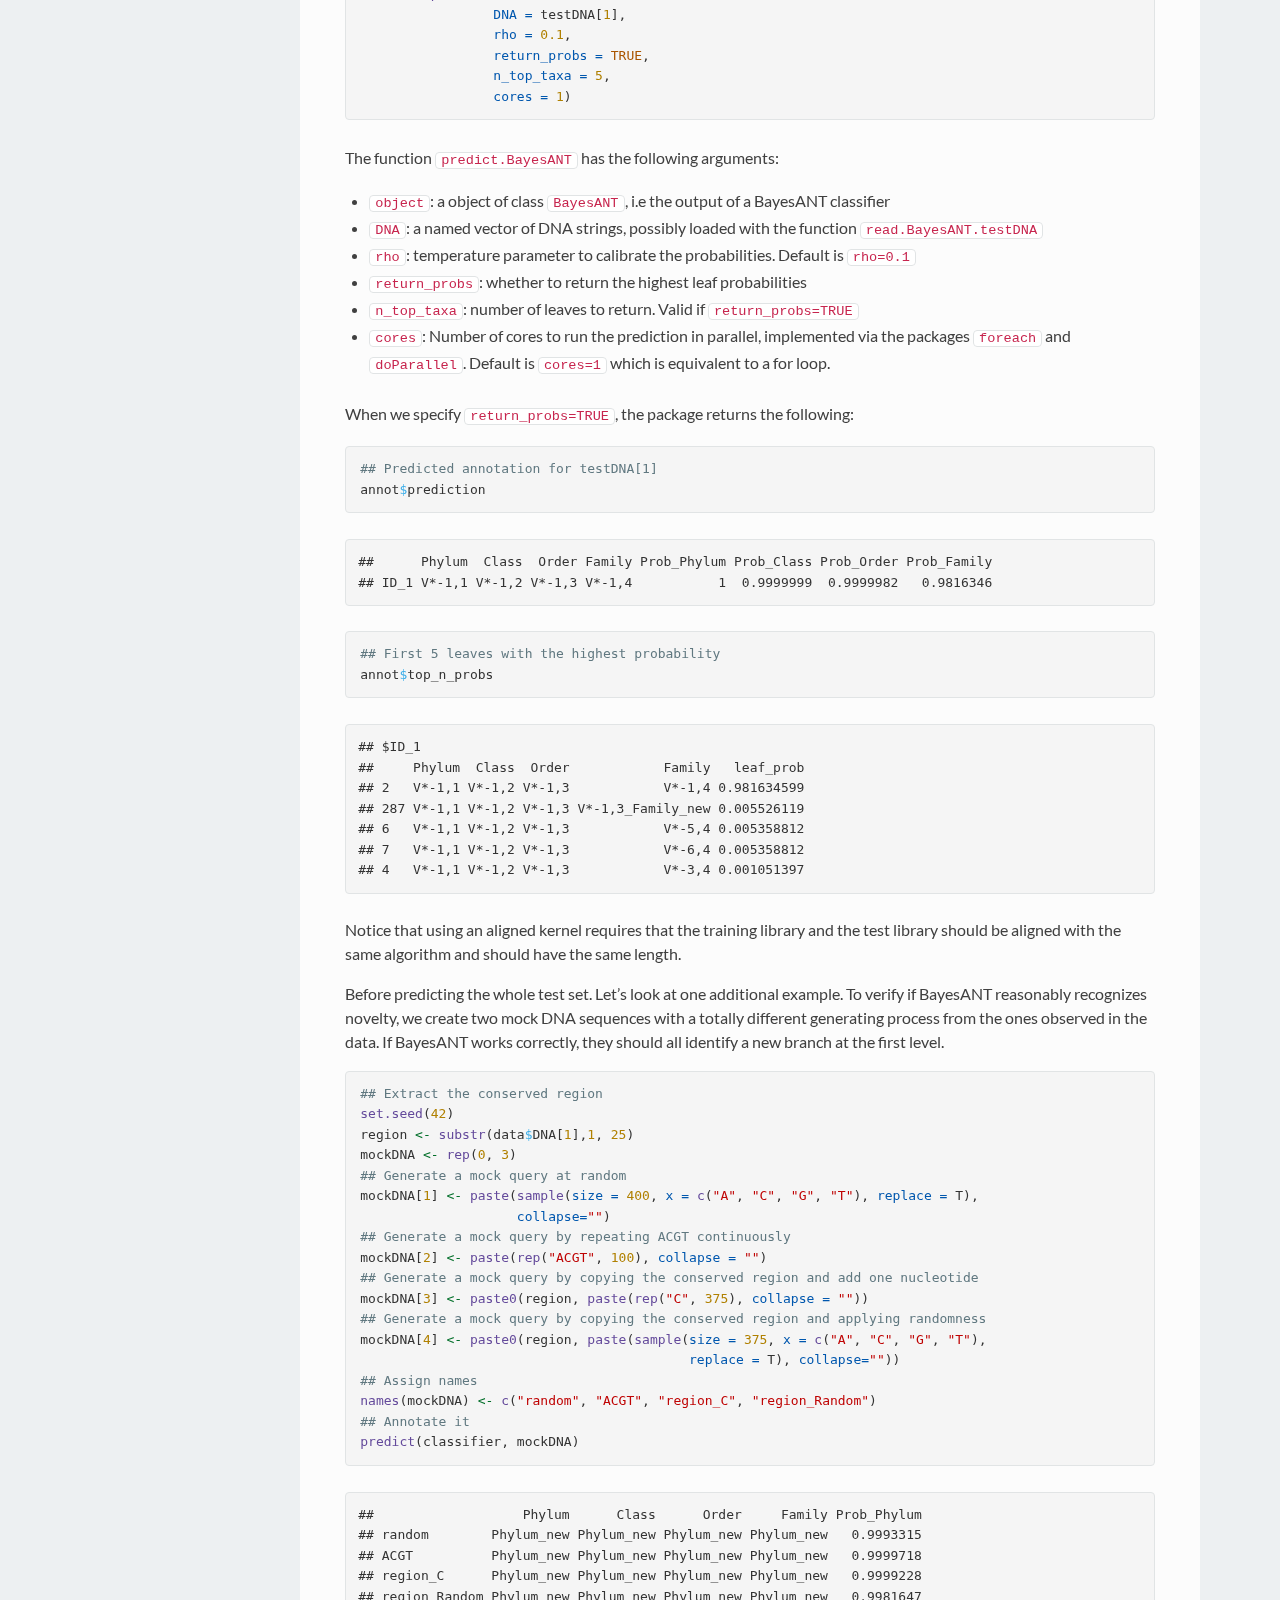
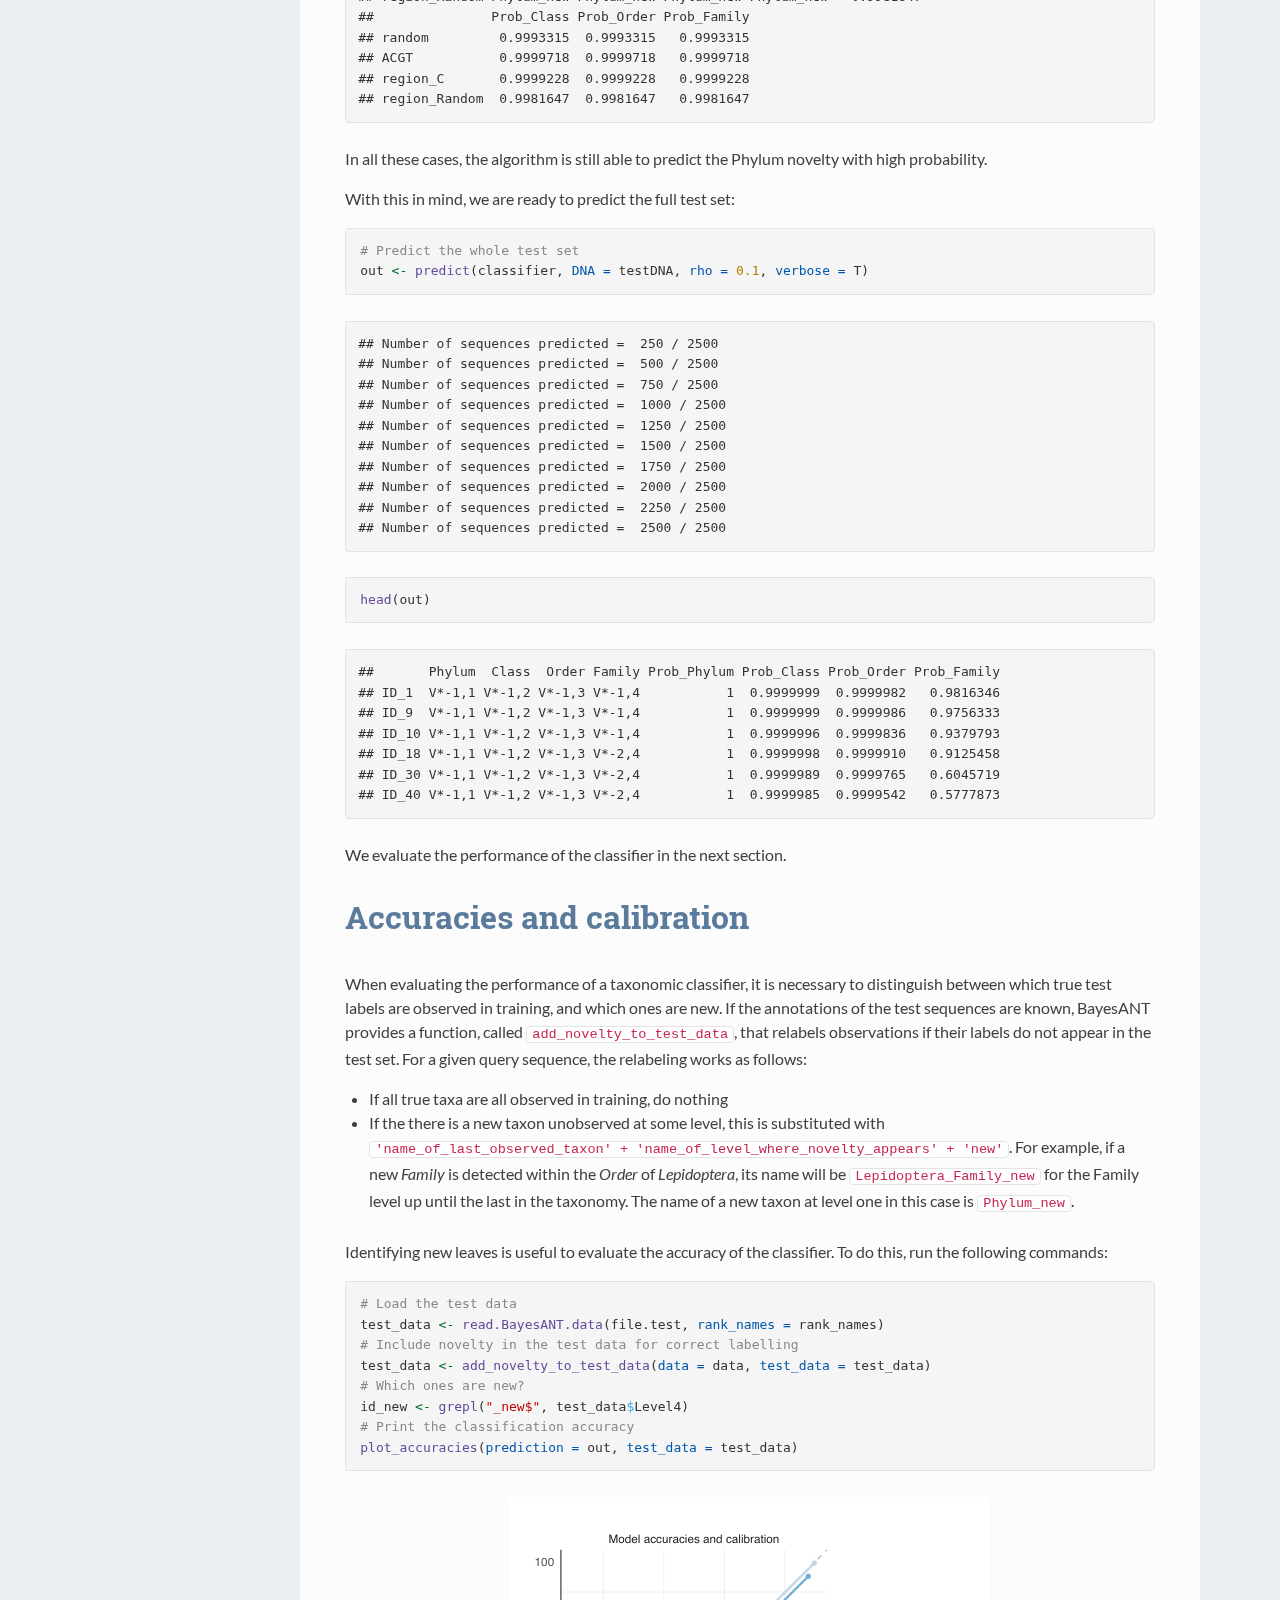
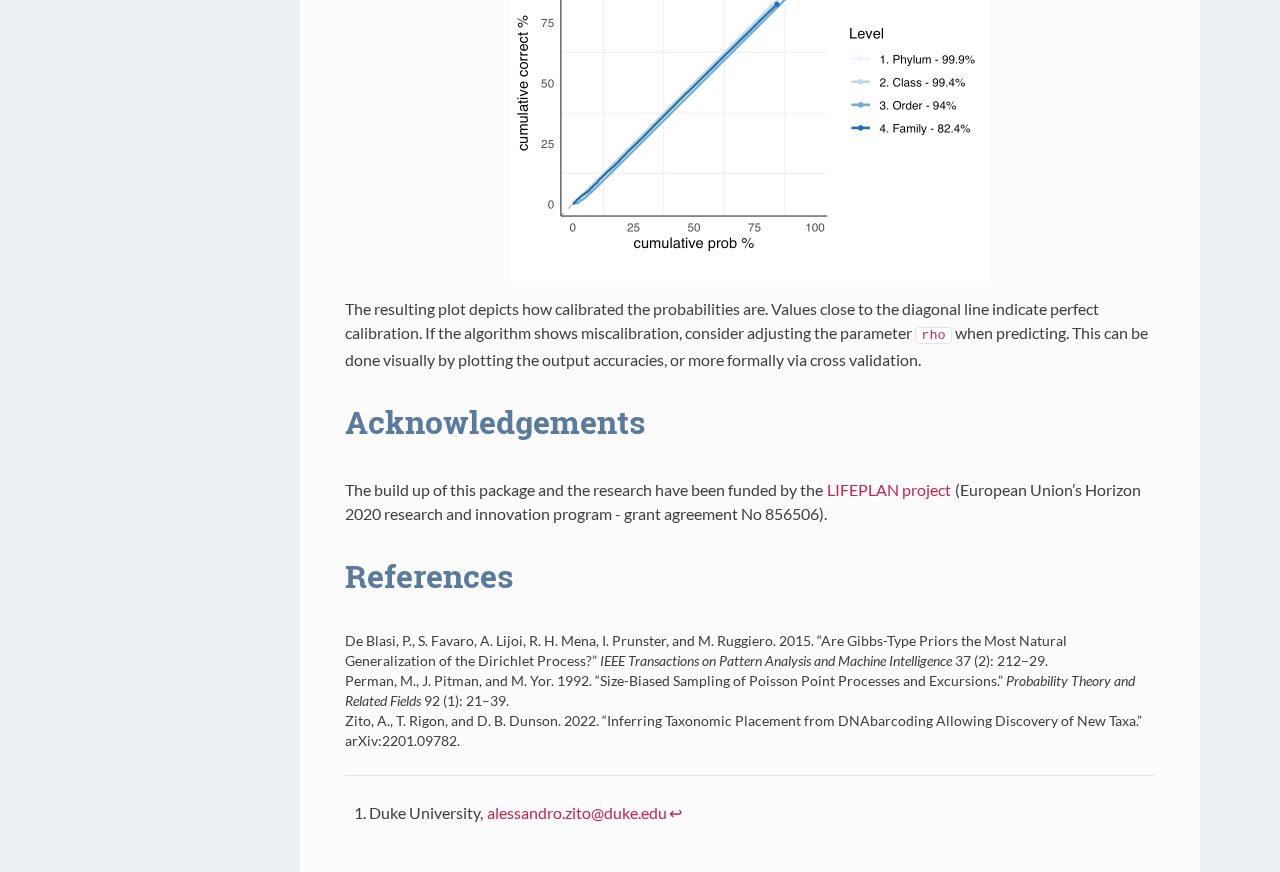
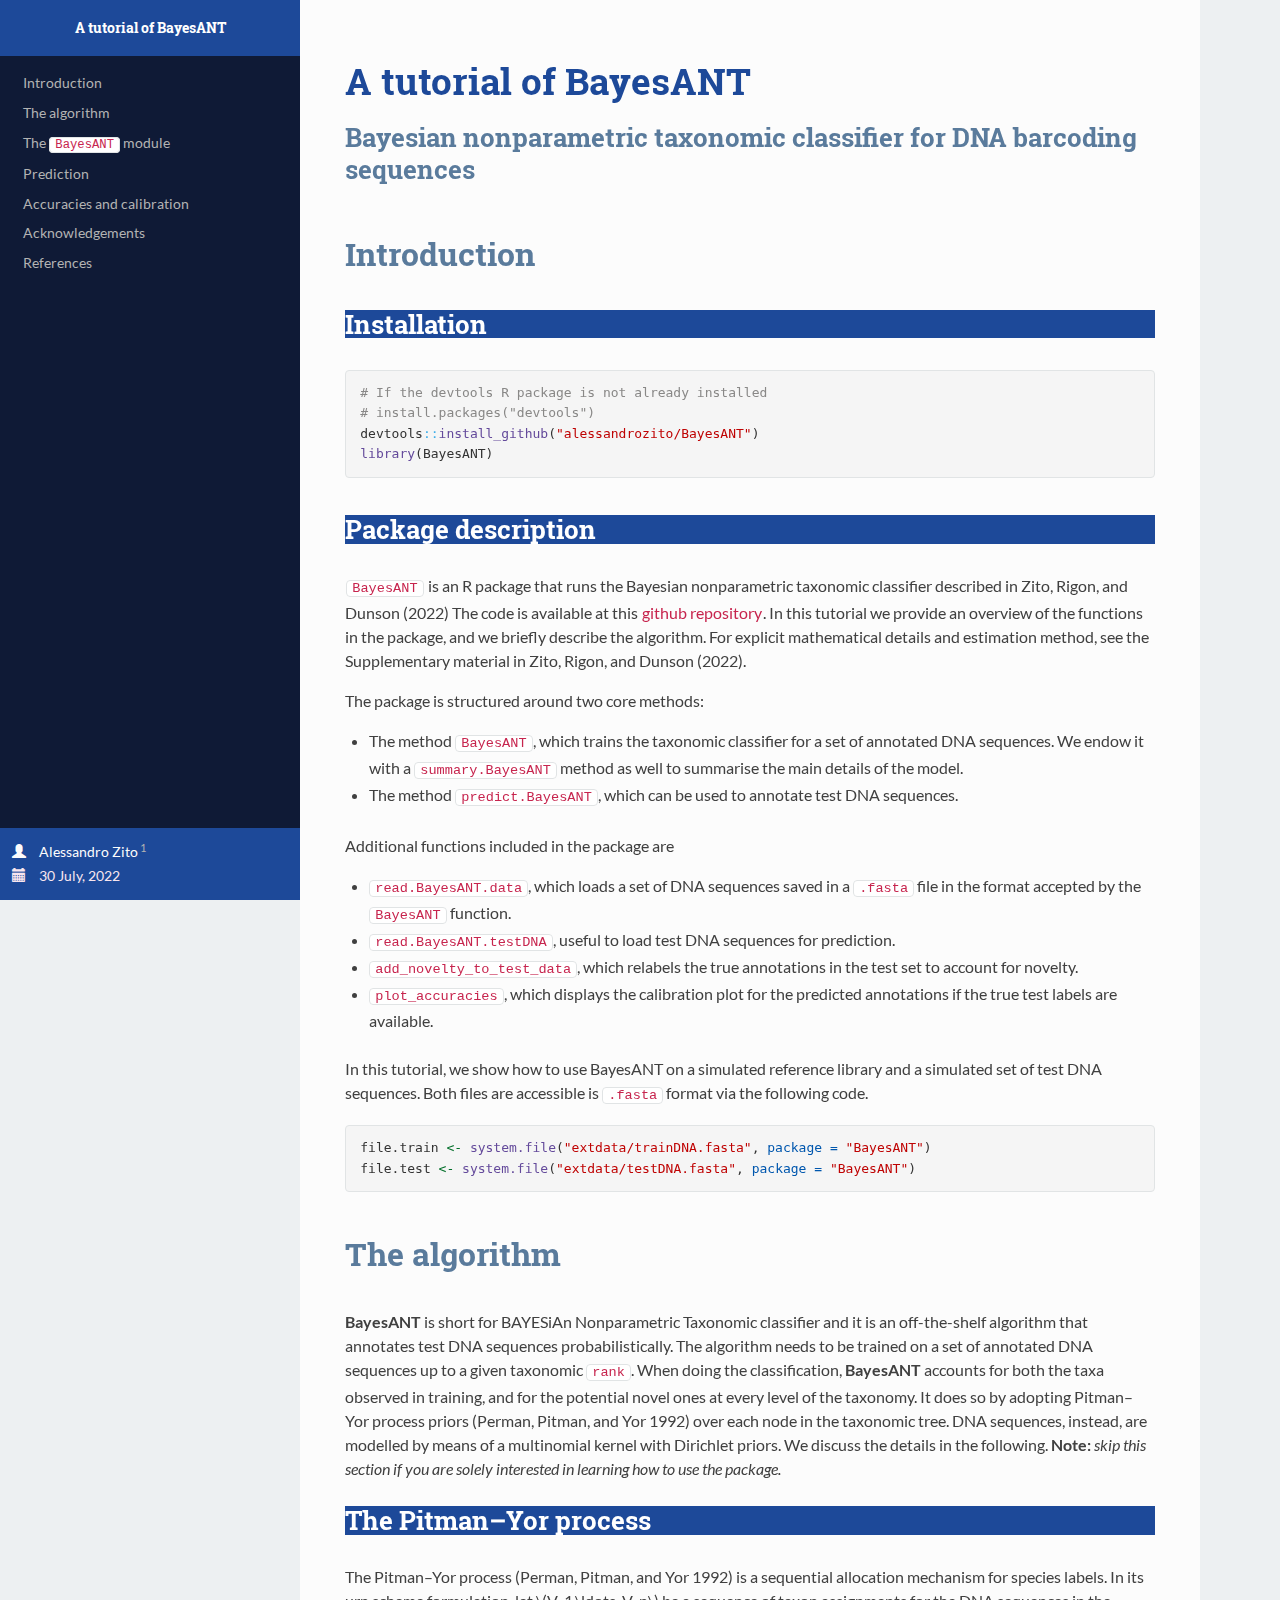
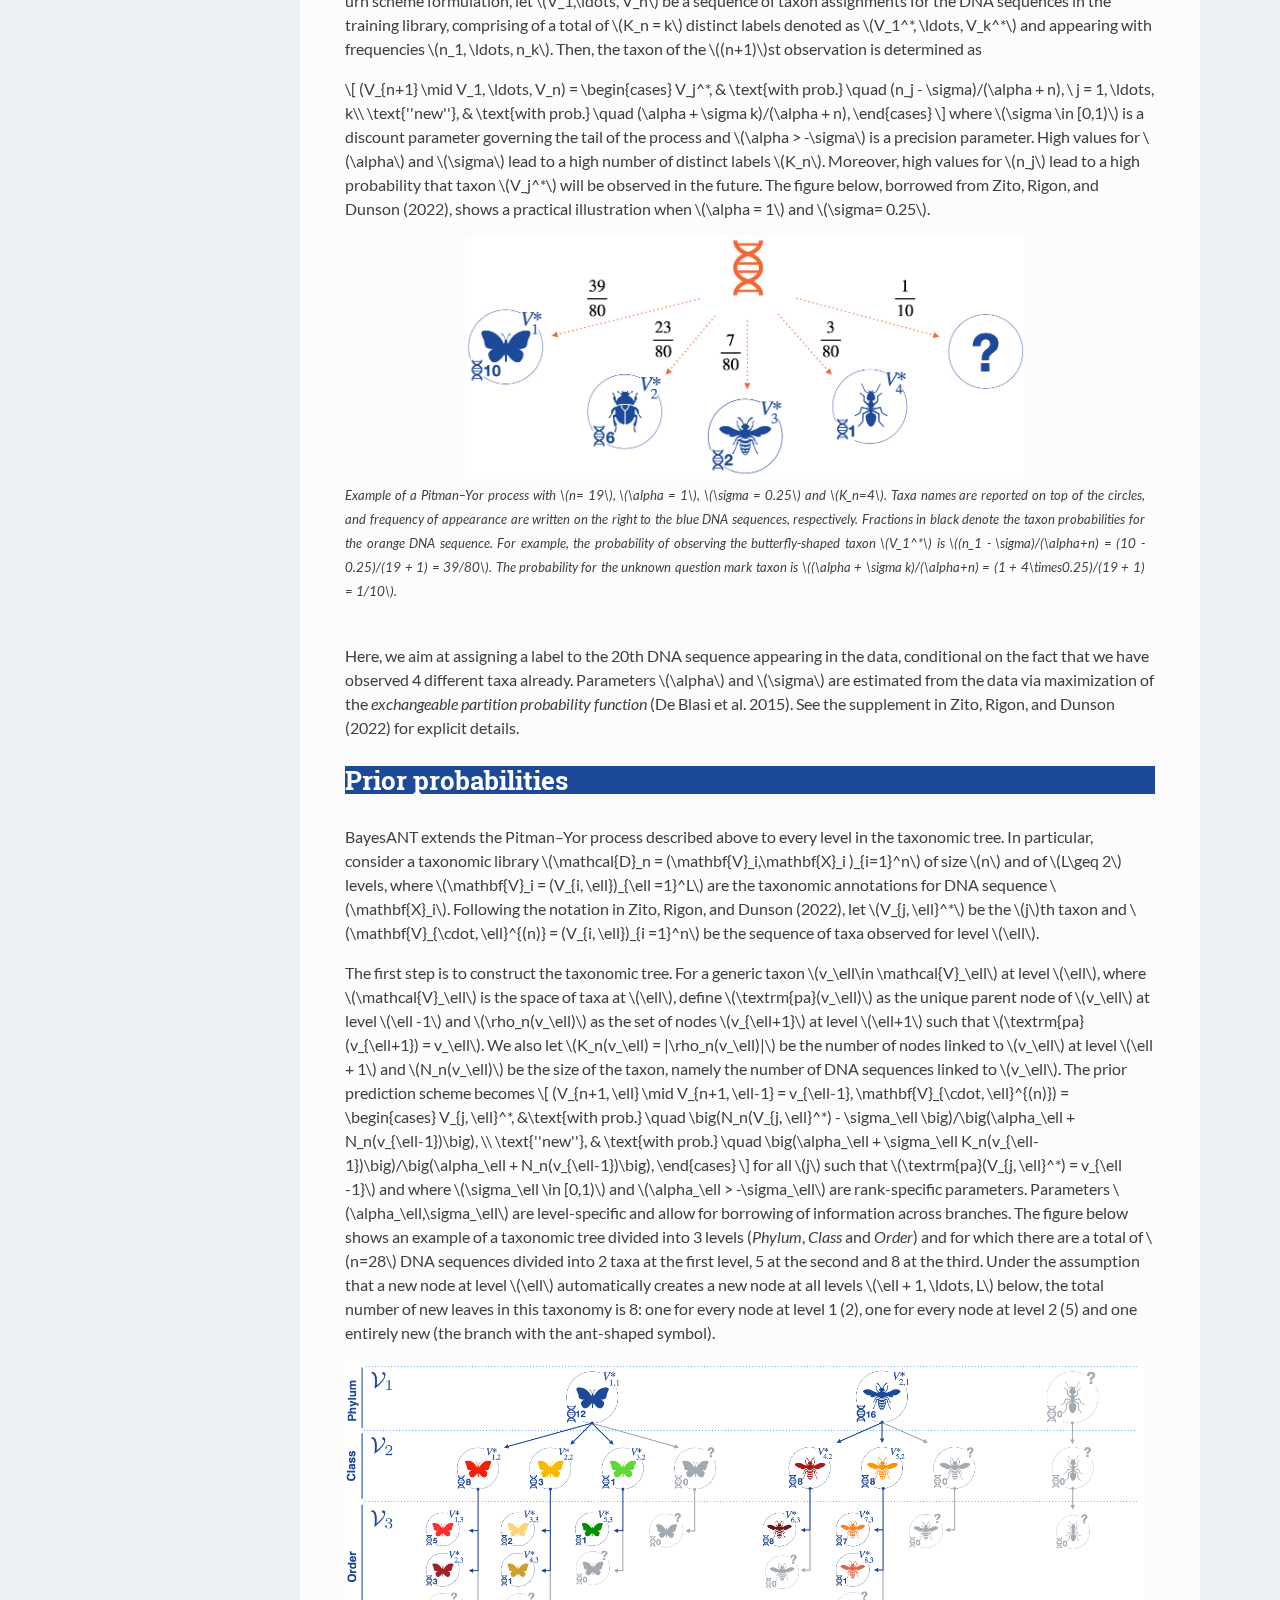
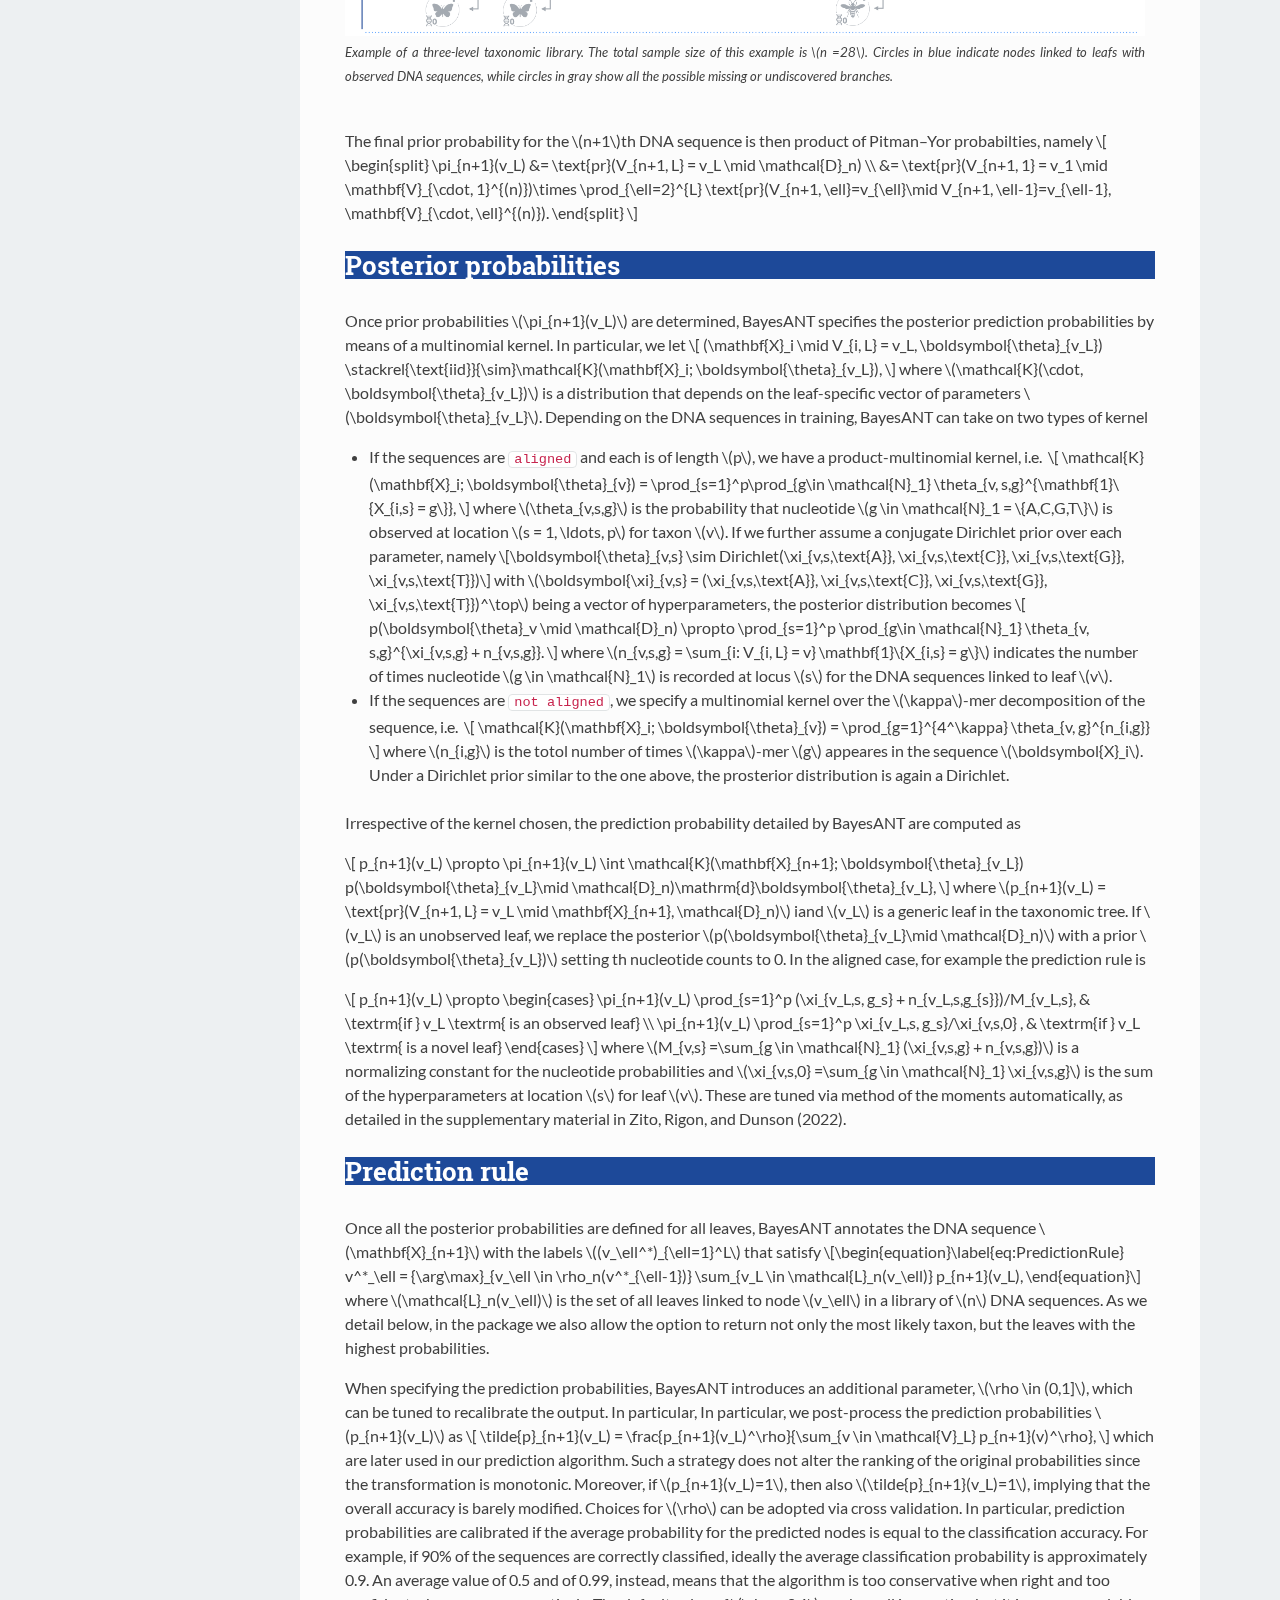
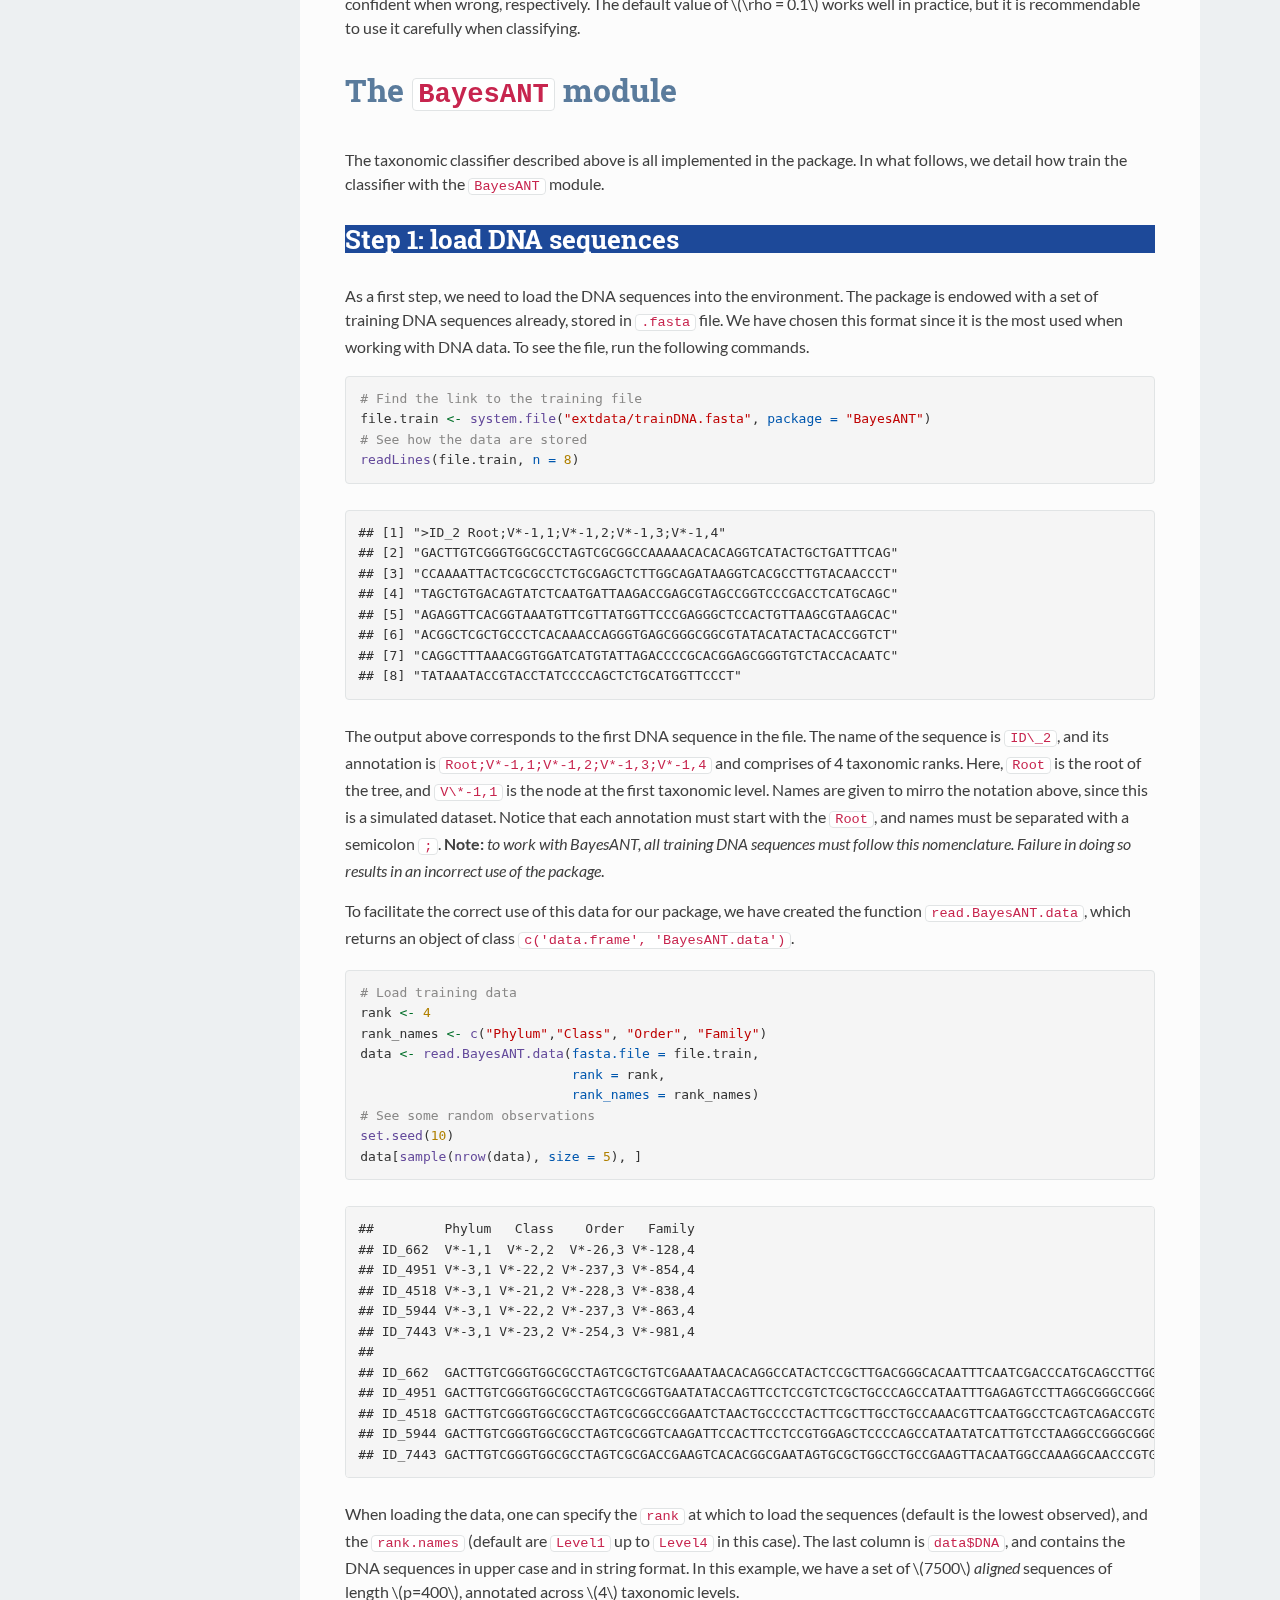
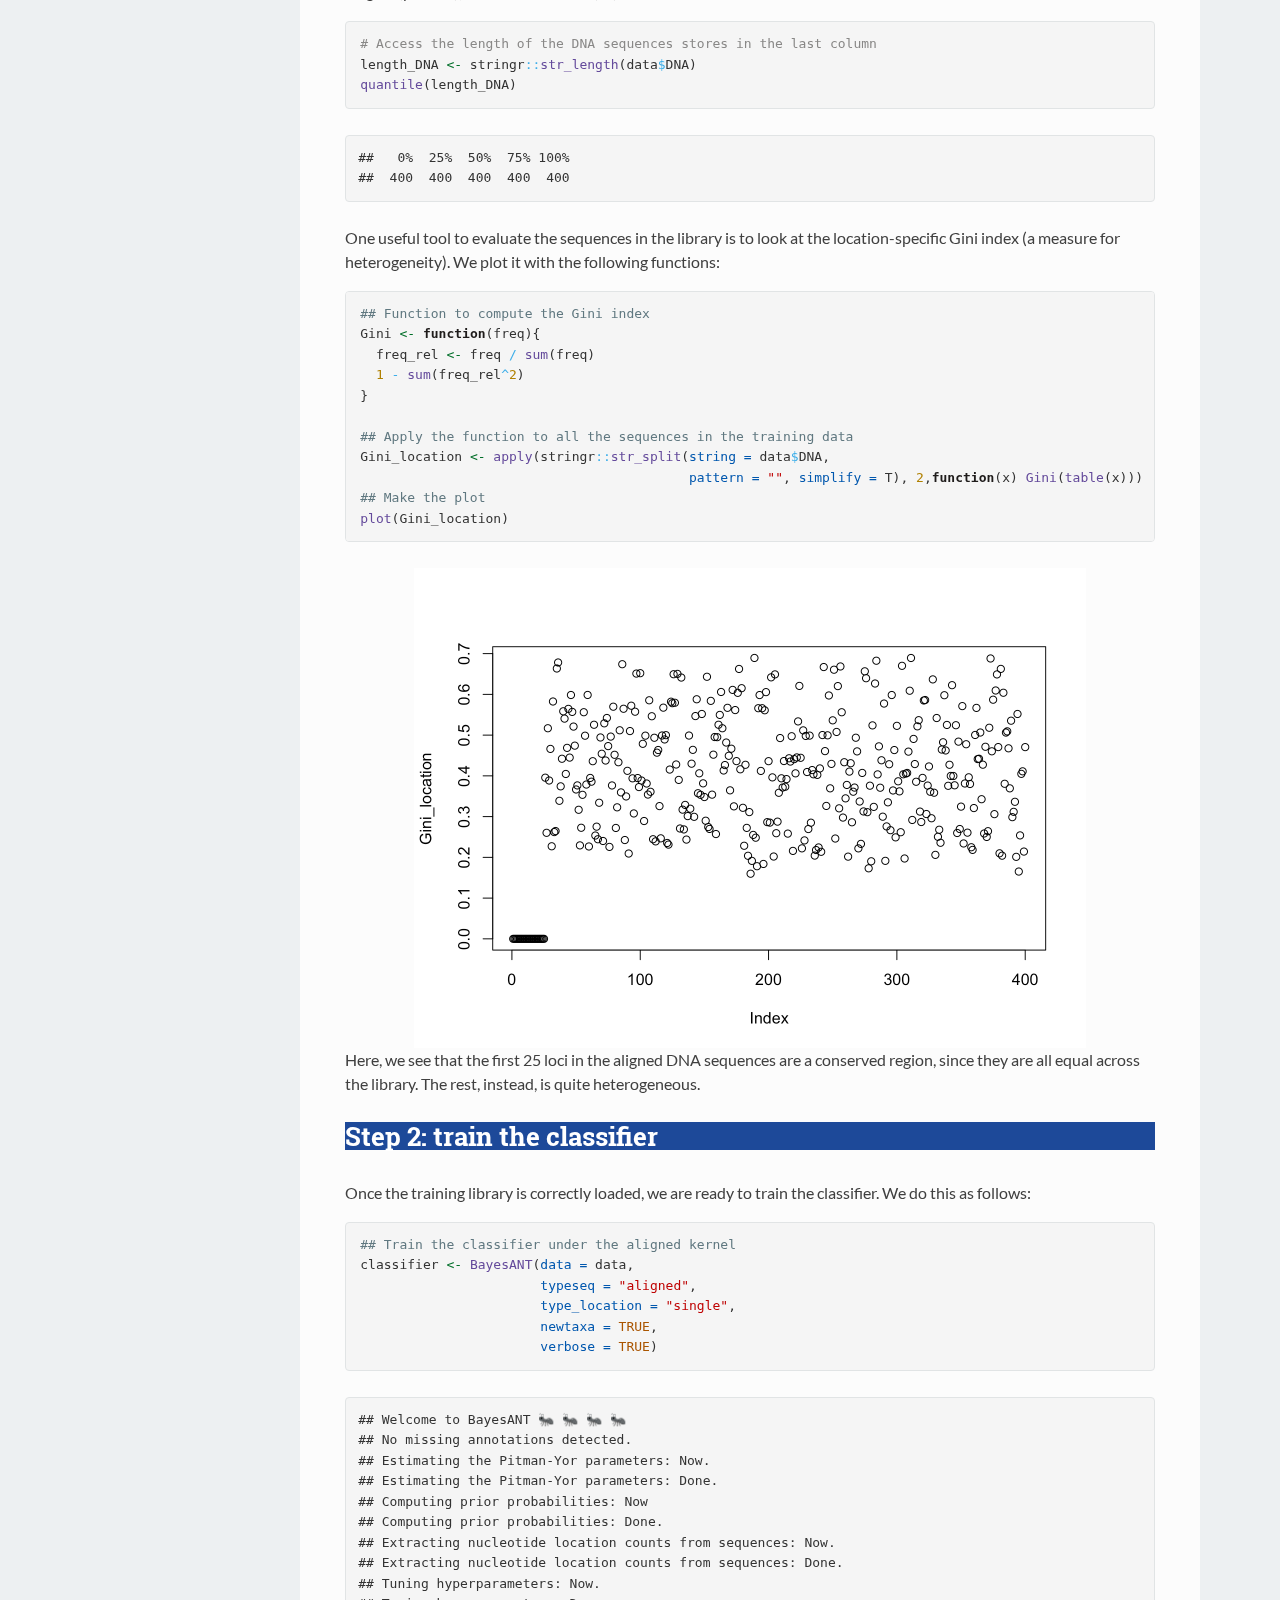
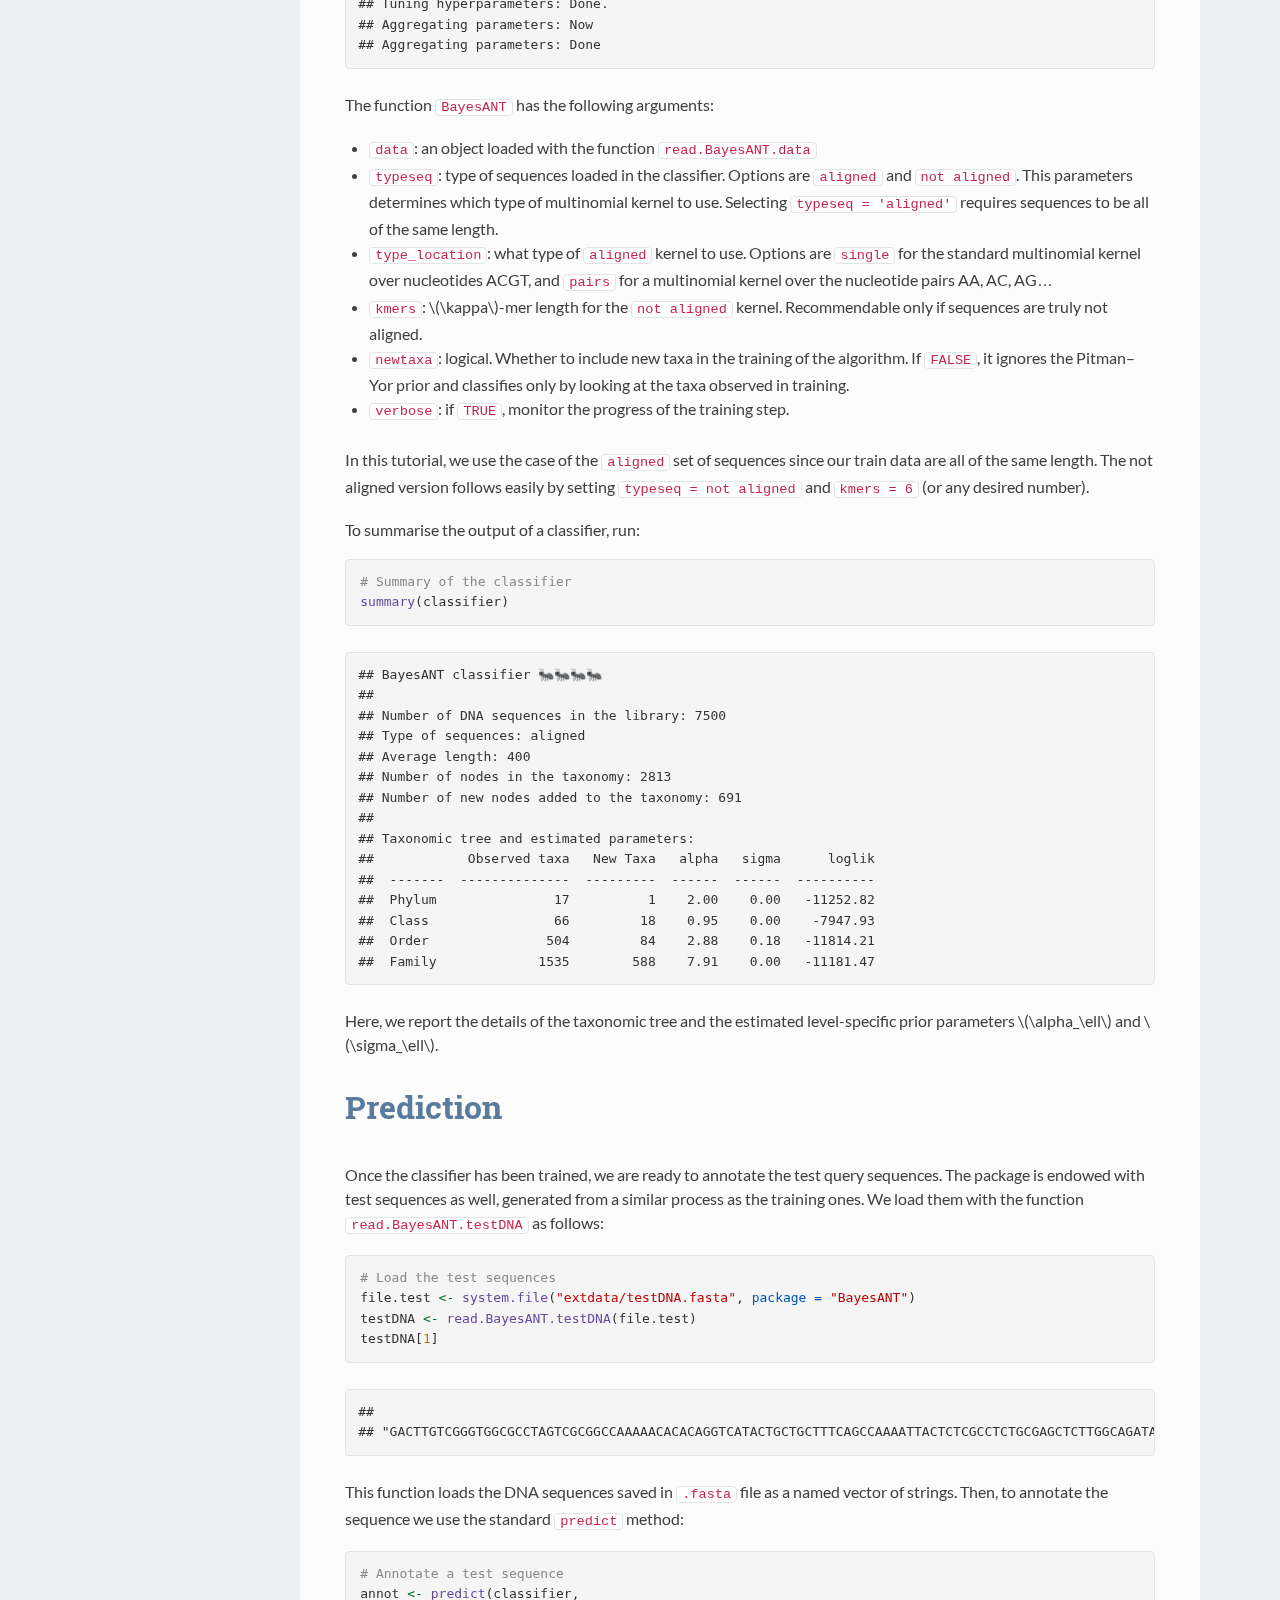
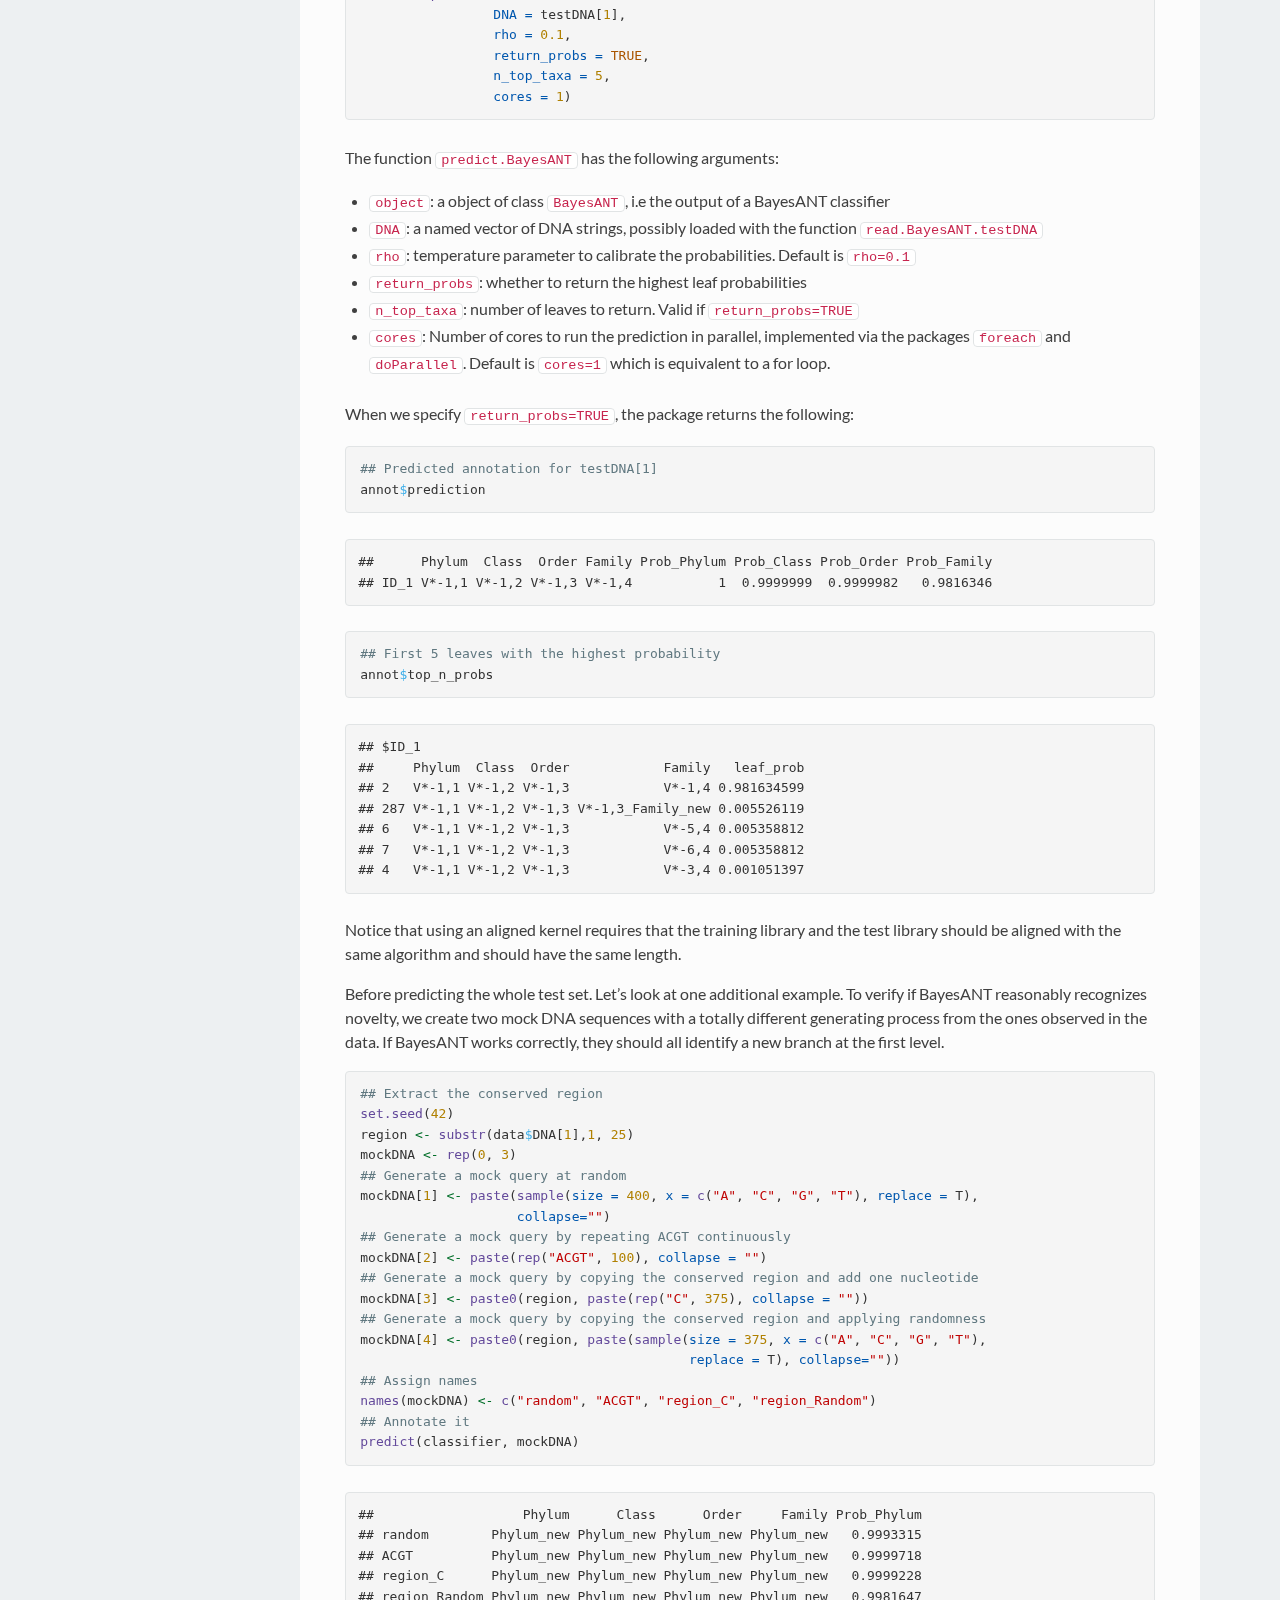
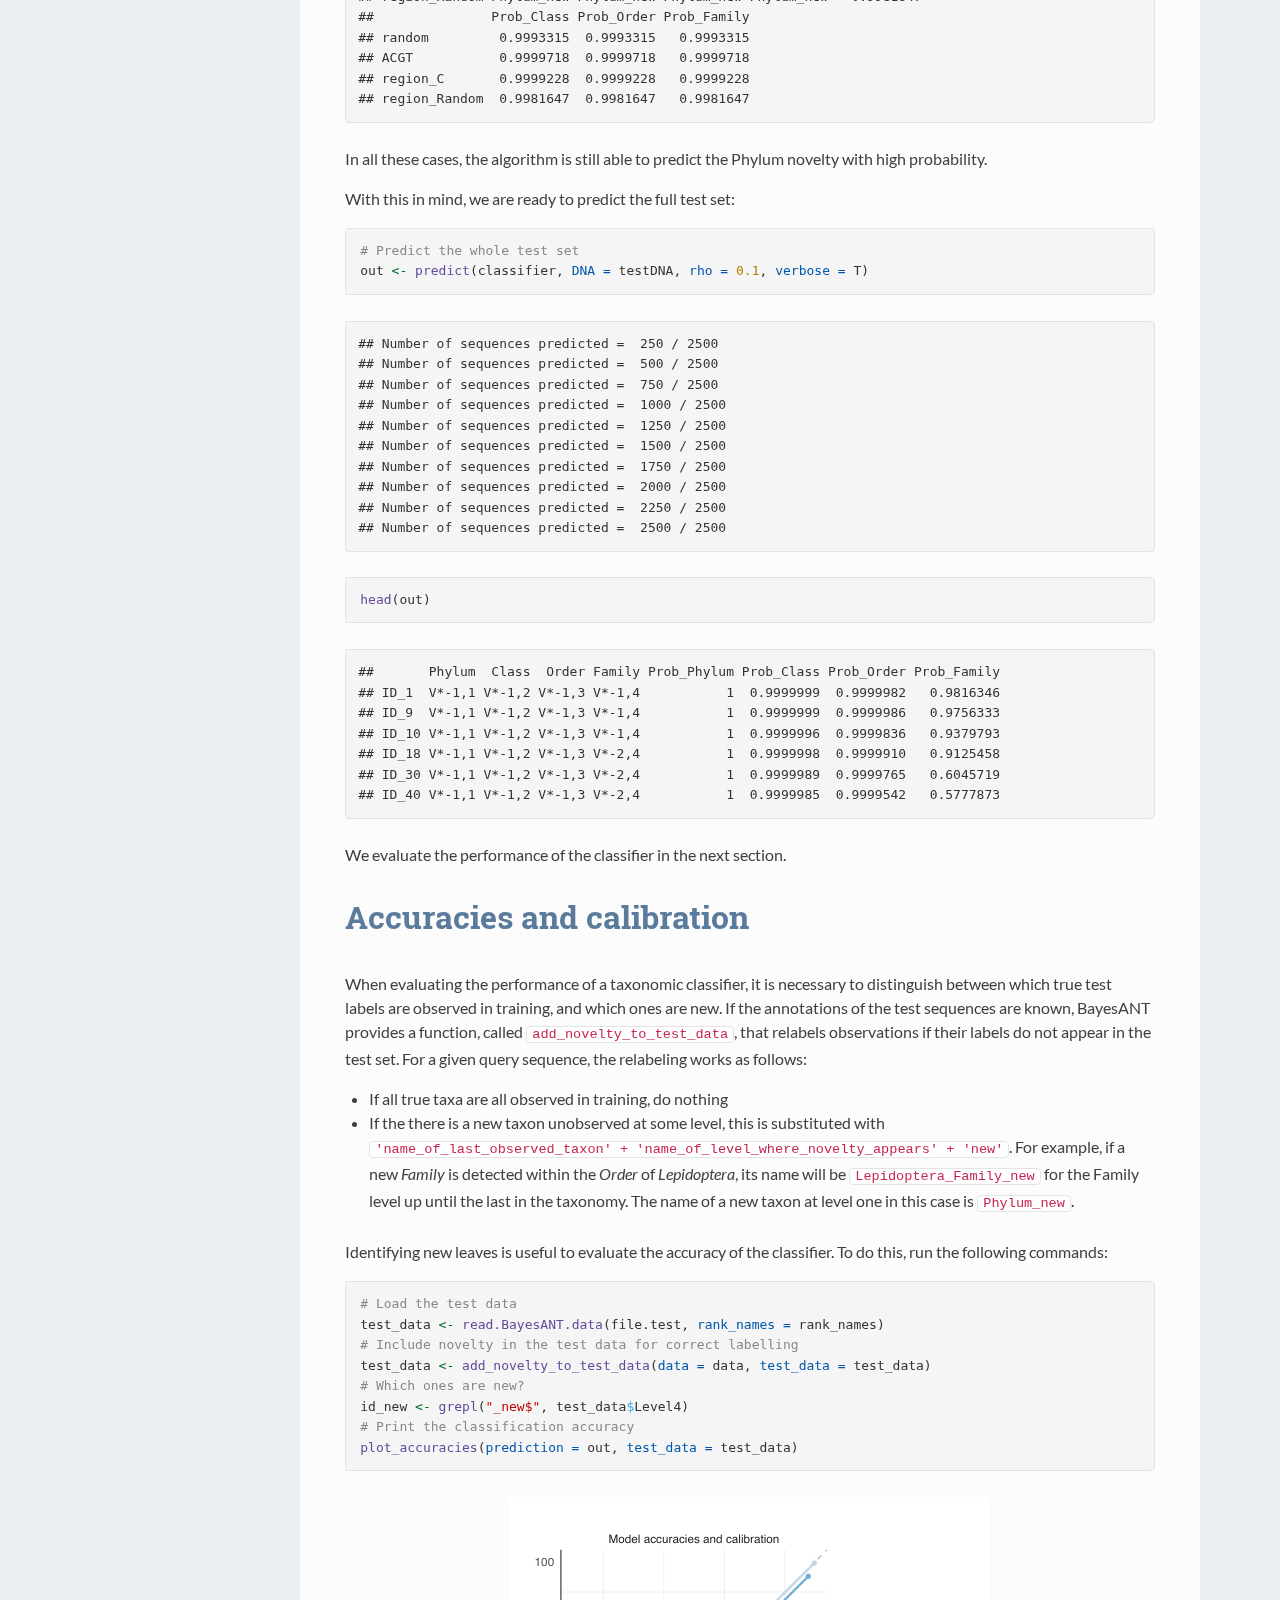
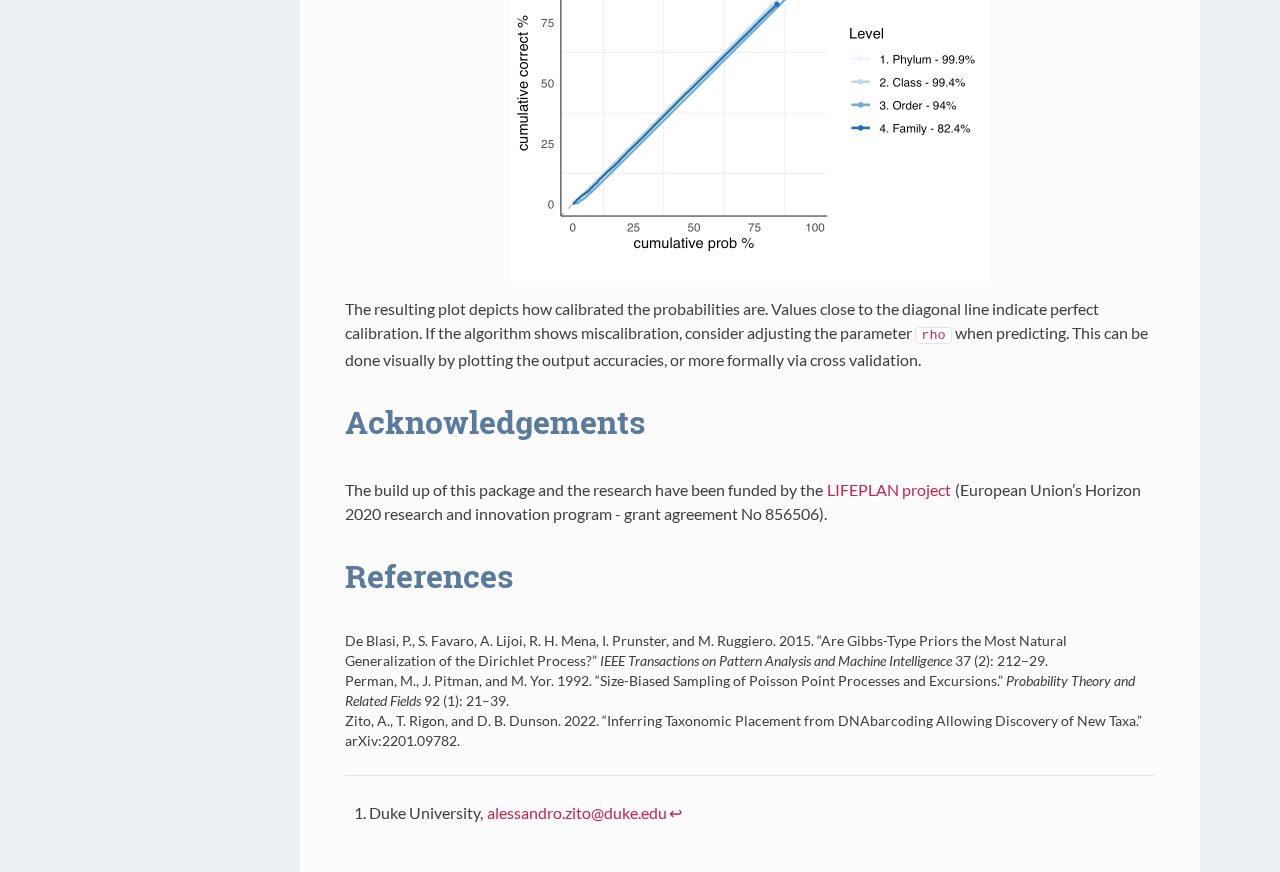
